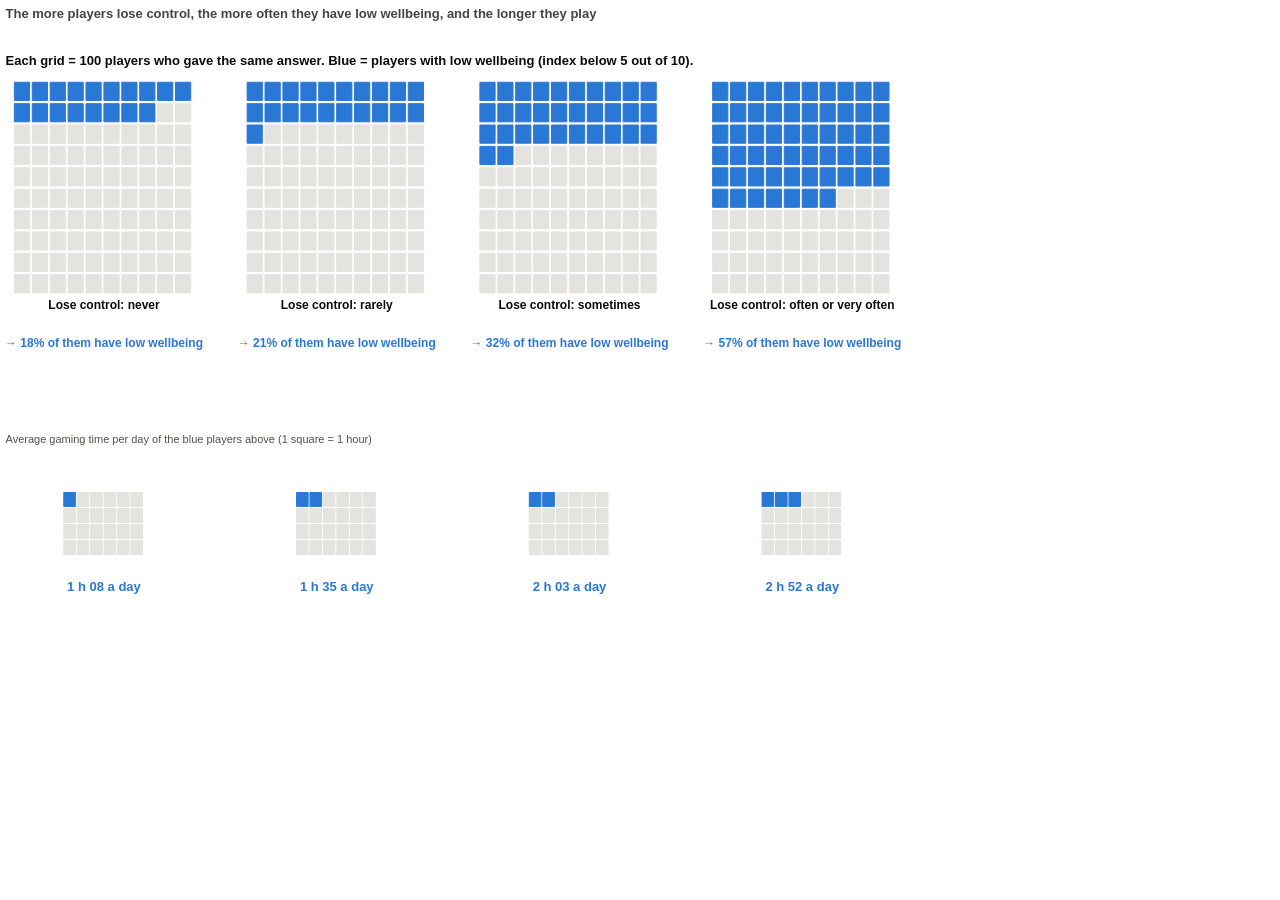
==== chart_interactiveislamia.html @ 46f5296b "Islamia: interactive Bokeh chart 2 (standalone HTML)" ====
<!DOCTYPE html>
<html lang="en">
  <head>
    <meta charset="utf-8">
    <title>Loss of control, wellbeing and playtime</title>
    <style>
      html, body {
        box-sizing: border-box;
        display: flow-root;
        height: 100%;
        margin: 0;
        padding: 0;
      }
    </style>
<script>
/* BEGIN bokeh.min.js */
'use strict';
/*!
 * Copyright (c) Anaconda, Inc., and Bokeh Contributors
 * All rights reserved.
 * 
 * Redistribution and use in source and binary forms, with or without modification,
 * are permitted provided that the following conditions are met:
 * 
 * Redistributions of source code must retain the above copyright notice,
 * this list of conditions and the following disclaimer.
 * 
 * Redistributions in binary form must reproduce the above copyright notice,
 * this list of conditions and the following disclaimer in the documentation
 * and/or other materials provided with the distribution.
 * 
 * Neither the name of Anaconda nor the names of any contributors
 * may be used to endorse or promote products derived from this software
 * without specific prior written permission.
 * 
 * THIS SOFTWARE IS PROVIDED BY THE COPYRIGHT HOLDERS AND CONTRIBUTORS "AS IS"
 * AND ANY EXPRESS OR IMPLIED WARRANTIES, INCLUDING, BUT NOT LIMITED TO, THE
 * IMPLIED WARRANTIES OF MERCHANTABILITY AND FITNESS FOR A PARTICULAR PURPOSE
 * ARE DISCLAIMED. IN NO EVENT SHALL THE COPYRIGHT OWNER OR CONTRIBUTORS BE
 * LIABLE FOR ANY DIRECT, INDIRECT, INCIDENTAL, SPECIAL, EXEMPLARY, OR
 * CONSEQUENTIAL DAMAGES (INCLUDING, BUT NOT LIMITED TO, PROCUREMENT OF
 * SUBSTITUTE GOODS OR SERVICES; LOSS OF USE, DATA, OR PROFITS; OR BUSINESS
 * INTERRUPTION) HOWEVER CAUSED AND ON ANY THEORY OF LIABILITY, WHETHER IN
 * CONTRACT, STRICT LIABILITY, OR TORT (INCLUDING NEGLIGENCE OR OTHERWISE)
 * ARISING IN ANY WAY OUT OF THE USE OF THIS SOFTWARE, EVEN IF ADVISED OF
 * THE POSSIBILITY OF SUCH DAMAGE.
 */
(function(root, factory) {
  const bokeh = factory();
  bokeh.__bokeh__ = true;
  if (typeof root.Bokeh === "undefined" || typeof root.Bokeh.__bokeh__ === "undefined") {
    root.Bokeh = bokeh;
  }
  const Bokeh = root.Bokeh;
  Bokeh[bokeh.version] = bokeh;
})(this, function() {
  let define;
  const parent_require = typeof require === "function" && require
  return (function(modules, entry, aliases, externals) {
  if (aliases === undefined) aliases = {};
  if (externals === undefined) externals = {};

  const cache = {};

  const normalize = function(name) {
    if (typeof name === "number")
      return name;

    if (name === "bokehjs")
      return entry;

    if (!externals[name]) {
      const prefix = "@bokehjs/"
      if (name.slice(0, prefix.length) === prefix)
        name = name.slice(prefix.length)
    }

    const alias = aliases[name]
    if (alias != null)
      return alias;

    const trailing = name.length > 0 && name[name.length-1] === "/";
    const index = aliases[name + (trailing ? "" : "/") + "index"];
    if (index != null)
      return index;

    return name;
  }

  const require = function(name) {
    let mod = cache[name];
    if (!mod) {
      const id = normalize(name);

      mod = cache[id];
      if (!mod) {
        if (!modules[id]) {
          if (externals[id] === false || (externals[id] == true && parent_require)) {
            try {
              mod = {exports: externals[id] ? parent_require(id) : {}};
              cache[id] = cache[name] = mod;
              return mod.exports;
            } catch (e) {}
          }

          const err = new Error("Cannot find module '" + name + "'");
          err.code = 'MODULE_NOT_FOUND';
          throw err;
        }

        mod = {exports: {}};
        cache[id] = cache[name] = mod;

        function __esModule() {
          Object.defineProperty(mod.exports, "__esModule", {value: true});
        }

        function __esExport(name, value) {
          Object.defineProperty(mod.exports, name, {
            enumerable: true, get: function () { return value; }
          });
        }

        modules[id].call(mod.exports, require, mod, mod.exports, __esModule, __esExport);
      } else {
        cache[name] = mod;
      }
    }

    return mod.exports;
  }
  require.resolve = function(name) {
    return ""
  }

  const main = require(entry);
  main.require = require;

  if (typeof Proxy !== "undefined") {
    // allow Bokeh.loader["@bokehjs/module/name"] syntax
    main.loader = new Proxy({}, {
      get: function(_obj, module) {
        return require(module);
      }
    });
  }

  main.register_plugin = function(plugin_modules, plugin_entry, plugin_aliases, plugin_externals) {
    if (plugin_aliases === undefined) plugin_aliases = {};
    if (plugin_externals === undefined) plugin_externals = {};

    for (let name in plugin_modules) {
      modules[name] = plugin_modules[name];
    }

    for (let name in plugin_aliases) {
      aliases[name] = plugin_aliases[name];
    }

    for (let name in plugin_externals) {
      externals[name] = plugin_externals[name];
    }

    const plugin = require(plugin_entry);

    for (let name in plugin) {
      main[name] = plugin[name];
    }

    return plugin;
  }

  return main;
})
([
function _(t,_,n,o,r){o();t(1).__exportStar(t(2),n),t(91)},
function _(e,t,r,n,o){n(),r.__extends=i,r.__rest=c,r.__decorate=s,r.__param=u,r.__esDecorate=f,r.__runInitializers=l,r.__propKey=p,r.__setFunctionName=_,r.__metadata=y,r.__awaiter=d,r.__generator=h,r.__exportStar=v,r.__values=b,r.__read=w,r.__spread=m,r.__spreadArrays=g,r.__spreadArray=O,r.__await=j,r.__asyncGenerator=P,r.__asyncDelegator=S,r.__asyncValues=E,r.__makeTemplateObject=x,r.__importStar=D,r.__importDefault=R,r.__classPrivateFieldGet=k,r.__classPrivateFieldSet=A,r.__classPrivateFieldIn=F,r.__addDisposableResource=C,r.__disposeResources=G,r.__rewriteRelativeImportExtension=z;var a=function(e,t){return a=Object.setPrototypeOf||{__proto__:[]}instanceof Array&&function(e,t){e.__proto__=t}||function(e,t){for(var r in t)Object.prototype.hasOwnProperty.call(t,r)&&(e[r]=t[r])},a(e,t)};function i(e,t){if("function"!=typeof t&&null!==t)throw new TypeError("Class extends value "+String(t)+" is not a constructor or null");function r(){this.constructor=e}a(e,t),e.prototype=null===t?Object.create(t):(r.prototype=t.prototype,new r)}function c(e,t){var r={};for(var n in e)Object.prototype.hasOwnProperty.call(e,n)&&t.indexOf(n)<0&&(r[n]=e[n]);if(null!=e&&"function"==typeof Object.getOwnPropertySymbols){var o=0;for(n=Object.getOwnPropertySymbols(e);o<n.length;o++)t.indexOf(n[o])<0&&Object.prototype.propertyIsEnumerable.call(e,n[o])&&(r[n[o]]=e[n[o]])}return r}function s(e,t,r,n){var o,a=arguments.length,i=a<3?t:null===n?n=Object.getOwnPropertyDescriptor(t,r):n;if("object"==typeof Reflect&&"function"==typeof Reflect.decorate)i=Reflect.decorate(e,t,r,n);else for(var c=e.length-1;c>=0;c--)(o=e[c])&&(i=(a<3?o(i):a>3?o(t,r,i):o(t,r))||i);return a>3&&i&&Object.defineProperty(t,r,i),i}function u(e,t){return function(r,n){t(r,n,e)}}function f(e,t,r,n,o,a){function i(e){if(void 0!==e&&"function"!=typeof e)throw new TypeError("Function expected");return e}for(var c,s=n.kind,u="getter"===s?"get":"setter"===s?"set":"value",f=!t&&e?n.static?e:e.prototype:null,l=t||(f?Object.getOwnPropertyDescriptor(f,n.name):{}),p=!1,_=r.length-1;_>=0;_--){var y={};for(var d in n)y[d]="access"===d?{}:n[d];for(var d in n.access)y.access[d]=n.access[d];y.addInitializer=function(e){if(p)throw new TypeError("Cannot add initializers after decoration has completed");a.push(i(e||null))};var h=(0,r[_])("accessor"===s?{get:l.get,set:l.set}:l[u],y);if("accessor"===s){if(void 0===h)continue;if(null===h||"object"!=typeof h)throw new TypeError("Object expected");(c=i(h.get))&&(l.get=c),(c=i(h.set))&&(l.set=c),(c=i(h.init))&&o.unshift(c)}else(c=i(h))&&("field"===s?o.unshift(c):l[u]=c)}f&&Object.defineProperty(f,n.name,l),p=!0}function l(e,t,r){for(var n=arguments.length>2,o=0;o<t.length;o++)r=n?t[o].call(e,r):t[o].call(e);return n?r:void 0}function p(e){return"symbol"==typeof e?e:"".concat(e)}function _(e,t,r){return"symbol"==typeof t&&(t=t.description?"[".concat(t.description,"]"):""),Object.defineProperty(e,"name",{configurable:!0,value:r?"".concat(r," ",t):t})}function y(e,t){if("object"==typeof Reflect&&"function"==typeof Reflect.metadata)return Reflect.metadata(e,t)}function d(e,t,r,n){return new(r||(r=Promise))((function(o,a){function i(e){try{s(n.next(e))}catch(e){a(e)}}function c(e){try{s(n.throw(e))}catch(e){a(e)}}function s(e){var t;e.done?o(e.value):(t=e.value,t instanceof r?t:new r((function(e){e(t)}))).then(i,c)}s((n=n.apply(e,t||[])).next())}))}function h(e,t){var r,n,o,a={label:0,sent:function(){if(1&o[0])throw o[1];return o[1]},trys:[],ops:[]},i=Object.create(("function"==typeof Iterator?Iterator:Object).prototype);return i.next=c(0),i.throw=c(1),i.return=c(2),"function"==typeof Symbol&&(i[Symbol.iterator]=function(){return this}),i;function c(c){return function(s){return function(c){if(r)throw new TypeError("Generator is already executing.");for(;i&&(i=0,c[0]&&(a=0)),a;)try{if(r=1,n&&(o=2&c[0]?n.return:c[0]?n.throw||((o=n.return)&&o.call(n),0):n.next)&&!(o=o.call(n,c[1])).done)return o;switch(n=0,o&&(c=[2&c[0],o.value]),c[0]){case 0:case 1:o=c;break;case 4:return a.label++,{value:c[1],done:!1};case 5:a.label++,n=c[1],c=[0];continue;case 7:c=a.ops.pop(),a.trys.pop();continue;default:if(!(o=a.trys,(o=o.length>0&&o[o.length-1])||6!==c[0]&&2!==c[0])){a=0;continue}if(3===c[0]&&(!o||c[1]>o[0]&&c[1]<o[3])){a.label=c[1];break}if(6===c[0]&&a.label<o[1]){a.label=o[1],o=c;break}if(o&&a.label<o[2]){a.label=o[2],a.ops.push(c);break}o[2]&&a.ops.pop(),a.trys.pop();continue}c=t.call(e,a)}catch(e){c=[6,e],n=0}finally{r=o=0}if(5&c[0])throw c[1];return{value:c[0]?c[1]:void 0,done:!0}}([c,s])}}}function v(e,t){for(var n in e)"default"===n||Object.prototype.hasOwnProperty.call(t,n)||(0,r.__createBinding)(t,e,n)}function b(e){var t="function"==typeof Symbol&&Symbol.iterator,r=t&&e[t],n=0;if(r)return r.call(e);if(e&&"number"==typeof e.length)return{next:function(){return e&&n>=e.length&&(e=void 0),{value:e&&e[n++],done:!e}}};throw new TypeError(t?"Object is not iterable.":"Symbol.iterator is not defined.")}function w(e,t){var r="function"==typeof Symbol&&e[Symbol.iterator];if(!r)return e;var n,o,a=r.call(e),i=[];try{for(;(void 0===t||t-- >0)&&!(n=a.next()).done;)i.push(n.value)}catch(e){o={error:e}}finally{try{n&&!n.done&&(r=a.return)&&r.call(a)}finally{if(o)throw o.error}}return i}function m(){for(var e=[],t=0;t<arguments.length;t++)e=e.concat(w(arguments[t]));return e}function g(){for(var e=0,t=0,r=arguments.length;t<r;t++)e+=arguments[t].length;var n=Array(e),o=0;for(t=0;t<r;t++)for(var a=arguments[t],i=0,c=a.length;i<c;i++,o++)n[o]=a[i];return n}function O(e,t,r){if(r||2===arguments.length)for(var n,o=0,a=t.length;o<a;o++)!n&&o in t||(n||(n=Array.prototype.slice.call(t,0,o)),n[o]=t[o]);return e.concat(n||Array.prototype.slice.call(t))}function j(e){return this instanceof j?(this.v=e,this):new j(e)}function P(e,t,r){if(!Symbol.asyncIterator)throw new TypeError("Symbol.asyncIterator is not defined.");var n,o=r.apply(e,t||[]),a=[];return n=Object.create(("function"==typeof AsyncIterator?AsyncIterator:Object).prototype),i("next"),i("throw"),i("return",(function(e){return function(t){return Promise.resolve(t).then(e,u)}})),n[Symbol.asyncIterator]=function(){return this},n;function i(e,t){o[e]&&(n[e]=function(t){return new Promise((function(r,n){a.push([e,t,r,n])>1||c(e,t)}))},t&&(n[e]=t(n[e])))}function c(e,t){try{(r=o[e](t)).value instanceof j?Promise.resolve(r.value.v).then(s,u):f(a[0][2],r)}catch(e){f(a[0][3],e)}var r}function s(e){c("next",e)}function u(e){c("throw",e)}function f(e,t){e(t),a.shift(),a.length&&c(a[0][0],a[0][1])}}function S(e){var t,r;return t={},n("next"),n("throw",(function(e){throw e})),n("return"),t[Symbol.iterator]=function(){return this},t;function n(n,o){t[n]=e[n]?function(t){return(r=!r)?{value:j(e[n](t)),done:!1}:o?o(t):t}:o}}function E(e){if(!Symbol.asyncIterator)throw new TypeError("Symbol.asyncIterator is not defined.");var t,r=e[Symbol.asyncIterator];return r?r.call(e):(e=b(e),t={},n("next"),n("throw"),n("return"),t[Symbol.asyncIterator]=function(){return this},t);function n(r){t[r]=e[r]&&function(t){return new Promise((function(n,o){(function(e,t,r,n){Promise.resolve(n).then((function(t){e({value:t,done:r})}),t)})(n,o,(t=e[r](t)).done,t.value)}))}}}function x(e,t){return Object.defineProperty?Object.defineProperty(e,"raw",{value:t}):e.raw=t,e}r.__assign=function(){return r.__assign=Object.assign||function(e){for(var t,r=1,n=arguments.length;r<n;r++)for(var o in t=arguments[r])Object.prototype.hasOwnProperty.call(t,o)&&(e[o]=t[o]);return e},r.__assign.apply(this,arguments)},r.__createBinding=Object.create?function(e,t,r,n){void 0===n&&(n=r);var o=Object.getOwnPropertyDescriptor(t,r);o&&!("get"in o?!t.__esModule:o.writable||o.configurable)||(o={enumerable:!0,get:function(){return t[r]}}),Object.defineProperty(e,n,o)}:function(e,t,r,n){void 0===n&&(n=r),e[n]=t[r]};var T=Object.create?function(e,t){Object.defineProperty(e,"default",{enumerable:!0,value:t})}:function(e,t){e.default=t},I=function(e){return I=Object.getOwnPropertyNames||function(e){var t=[];for(var r in e)Object.prototype.hasOwnProperty.call(e,r)&&(t[t.length]=r);return t},I(e)};function D(e){if(e&&e.__esModule)return e;var t={};if(null!=e)for(var n=I(e),o=0;o<n.length;o++)"default"!==n[o]&&(0,r.__createBinding)(t,e,n[o]);return T(t,e),t}function R(e){return e&&e.__esModule?e:{default:e}}function k(e,t,r,n){if("a"===r&&!n)throw new TypeError("Private accessor was defined without a getter");if("function"==typeof t?e!==t||!n:!t.has(e))throw new TypeError("Cannot read private member from an object whose class did not declare it");return"m"===r?n:"a"===r?n.call(e):n?n.value:t.get(e)}function A(e,t,r,n,o){if("m"===n)throw new TypeError("Private method is not writable");if("a"===n&&!o)throw new TypeError("Private accessor was defined without a setter");if("function"==typeof t?e!==t||!o:!t.has(e))throw new TypeError("Cannot write private member to an object whose class did not declare it");return"a"===n?o.call(e,r):o?o.value=r:t.set(e,r),r}function F(e,t){if(null===t||"object"!=typeof t&&"function"!=typeof t)throw new TypeError("Cannot use 'in' operator on non-object");return"function"==typeof e?t===e:e.has(t)}function C(e,t,r){if(null!=t){if("object"!=typeof t&&"function"!=typeof t)throw new TypeError("Object expected.");var n,o;if(r){if(!Symbol.asyncDispose)throw new TypeError("Symbol.asyncDispose is not defined.");n=t[Symbol.asyncDispose]}if(void 0===n){if(!Symbol.dispose)throw new TypeError("Symbol.dispose is not defined.");n=t[Symbol.dispose],r&&(o=n)}if("function"!=typeof n)throw new TypeError("Object not disposable.");o&&(n=function(){try{o.call(this)}catch(e){return Promise.reject(e)}}),e.stack.push({value:t,dispose:n,async:r})}else r&&e.stack.push({async:!0});return t}var B="function"==typeof SuppressedError?SuppressedError:function(e,t,r){var n=new Error(r);return n.name="SuppressedError",n.error=e,n.suppressed=t,n};function G(e){function t(t){e.error=e.hasError?new B(t,e.error,"An error was suppressed during disposal."):t,e.hasError=!0}var r,n=0;return function o(){for(;r=e.stack.pop();)try{if(!r.async&&1===n)return n=0,e.stack.push(r),Promise.resolve().then(o);if(r.dispose){var a=r.dispose.call(r.value);if(r.async)return n|=2,Promise.resolve(a).then(o,(function(e){return t(e),o()}))}else n|=1}catch(e){t(e)}if(1===n)return e.hasError?Promise.reject(e.error):Promise.resolve();if(e.hasError)throw e.error}()}function z(e,t){return"string"==typeof e&&/^\.\.?\//.test(e)?e.replace(/\.(tsx)$|((?:\.d)?)((?:\.[^./]+?)?)\.([cm]?)ts$/i,(function(e,r,n,o,a){return r?t?".jsx":".js":!n||o&&a?n+o+"."+a.toLowerCase()+"js":e})):e}r.default={__extends:i,__assign:r.__assign,__rest:c,__decorate:s,__param:u,__esDecorate:f,__runInitializers:l,__propKey:p,__setFunctionName:_,__metadata:y,__awaiter:d,__generator:h,__createBinding:r.__createBinding,__exportStar:v,__values:b,__read:w,__spread:m,__spreadArrays:g,__spreadArray:O,__await:j,__asyncGenerator:P,__asyncDelegator:S,__asyncValues:E,__makeTemplateObject:x,__importStar:D,__importDefault:R,__classPrivateFieldGet:k,__classPrivateFieldSet:A,__classPrivateFieldIn:F,__addDisposableResource:C,__disposeResources:G,__rewriteRelativeImportExtension:z}},
function _(e,o,s,t,l){t();const n=e(1);l("version",e(3).version),l("index",e(4).index),s.embed=n.__importStar(e(4)),s.protocol=n.__importStar(e(89));var r=e(20);l("logger",r.logger),l("set_log_level",r.set_log_level),l("settings",e(30).settings),l("Models",e(7).Models),l("documents",e(5).documents),l("safely",e(90).safely)},
function _(n,i,o,c,e){c(),o.version="3.9.2"},
function _(e,o,t,n,r){n(),t.embed_item=async function(e,o){const t={},n=(0,_.uuid4)();t[n]=e.doc,null==o&&(o=e.target_id);const r={roots:{[e.root_id]:o},root_ids:[e.root_id],docid:n};await(0,u.defer)();const[s]=await k(t,[r]);return s},t.embed_items=async function(e,o,t,n){return await(0,u.defer)(),k(e,o,t,n)};const s=e(5),d=e(30),i=e(20),_=e(41),c=e(9),a=e(8),u=e(17),l=e(81),m=e(82),f=e(87);var w=e(81);r("add_document_standalone",w.add_document_standalone),r("index",w.index),r("add_document_from_session",e(82).add_document_from_session);var g=e(88);async function k(e,o,t,n){(0,a.isString)(e)&&(e=JSON.parse((0,_.unescape)(e)));const r={};for(const[o,t]of(0,c.entries)(e))r[o]=s.Document.from_json(t);const u=[];for(const e of o){const o=(0,f._resolve_element)(e),s=(0,f._resolve_root_elements)(e);if(null!=e.docid)u.push(await(0,l.add_document_standalone)(r[e.docid],o,s,e.use_for_title));else{if(null==e.token)throw new Error("Error rendering Bokeh items: either 'docid' or 'token' was expected.");{const r=(0,m._get_ws_url)(t,n);i.logger.debug(`embed: computed ws url: ${r}`);try{u.push(await(0,m.add_document_from_session)(r,e.token,o,s,e.use_for_title)),console.log("Bokeh items were rendered successfully")}catch(e){if(d.settings.dev)throw e;console.error("Error rendering Bokeh items:",e)}}}}return u}r("embed_items_notebook",g.embed_items_notebook),r("kernels",g.kernels)},
function _(t,r,_,o,e){o();const n=t(1);n.__exportStar(t(6),_),n.__exportStar(t(42),_);const s=t(7),a=n.__importStar(t(53));(0,s.register_models)(a)},
function _(e,t,s,o,i){o();const n=e(1),_=e(7),l=e(3),r=e(20),a=e(15),c=e(47),h=e(33),d=e(48),m=e(50),u=e(16),f=e(8),g=e(27),p=e(10),v=e(9),w=n.__importStar(e(45)),y=e(51),b=e(12),k=e(52),z=e(53),S=e(79),D=e(80),E=e(80),M=e(42);d.Deserializer.register("model",S.decode_def);class j{constructor(e){this.subscribed_models=new Set,this.document=e}send_event(e){if(e.publish){const t=new M.MessageSentEvent(this.document,"bokeh_event",e);this.document._trigger_on_change(t)}this.document._trigger_on_event(e)}trigger(e){for(const t of this.subscribed_models)null!=e.origin&&e.origin!=t||t._process_event(e)}}s.EventManager=j,j.__name__="EventManager",s.documents=[],s.DEFAULT_TITLE="Bokeh Application";class C{get config(){return(0,b.assert)(null!=this._config,"configuration is missing"),this._config}set config(e){this.freeze_all_models((()=>this._config=e))}constructor(e={}){this._notified_idle=!1,this._hold_models_freeze=!1,this._recompute_timer=null,s.documents.push(this),this._init_timestamp=Date.now(),this.resolver=e.resolver??new c.ModelResolver(_.default_resolver),this._title=s.DEFAULT_TITLE,this._roots=[],this._all_models=new Map,this._new_models=new Set,this._all_models_freeze_count=0,this._callbacks=new Map,this._document_callbacks=new Map,this._message_callbacks=new Map,this.event_manager=new j(this),this.idle=new u.Signal0(this,"idle"),this._idle_roots=new WeakSet,this._interactive_timestamp=null,this._interactive_plot=null,this._recompute_timeout=e.recompute_timeout??3e4,null!=e.roots&&this._add_roots(...e.roots),this.on_message("bokeh_event",(e=>{(0,b.assert)(e instanceof D.ModelEvent),this.event_manager.trigger(e)})),this.config=new z.DocumentConfig}[g.equals](e,t){return this==e}get all_models(){return new Set(this._all_models.values())}get is_idle(){for(const e of this.roots())if(!this._idle_roots.has(e))return!1;return!0}notify_idle(e){!this._notified_idle&&this.roots().includes(e)&&(this._idle_roots.add(e),this.is_idle&&(r.logger.info(`document idle at ${Date.now()-this._init_timestamp} ms`),this.event_manager.send_event(new E.DocumentReady),this.idle.emit(),this._notified_idle=!0))}clear({sync:e}={}){this._push_all_models_freeze();try{for(;this._roots.length>0;)this.remove_root(this._roots[0],{sync:e});this._config=void 0}finally{this._pop_all_models_freeze()}}interactive_start(e,t=null){null==this._interactive_plot&&(this._interactive_plot=e,this._interactive_plot.trigger_event(new E.LODStart)),this._interactive_finalize=t,this._interactive_timestamp=Date.now()}interactive_stop(){null!=this._interactive_plot&&(this._interactive_plot.trigger_event(new E.LODEnd),null!=this._interactive_finalize&&this._interactive_finalize()),this._interactive_plot=null,this._interactive_timestamp=null,this._interactive_finalize=null}interactive_duration(){return null==this._interactive_timestamp?-1:Date.now()-this._interactive_timestamp}destructively_move(e){if(e===this)throw new Error("Attempted to overwrite a document with itself");e.clear({sync:!1});const{config:t}=this,s=(0,p.copy)(this._roots);this.clear({sync:!1});for(const e of[...s,t])if(null!=e.document)throw new Error(`Somehow we didn't detach ${e}`);if(0!=this._all_models.size)throw new Error(`this._all_models still had stuff in it: ${this._all_models}`);e.config=t;for(const t of s)e.add_root(t);e.set_title(this._title)}freeze_all_models(e){this._push_all_models_freeze();try{e()}finally{this._pop_all_models_freeze()}}_push_all_models_freeze(){this._hold_models_freeze||(this._all_models_freeze_count+=1)}_pop_all_models_freeze(){this._hold_models_freeze||(this._all_models_freeze_count-=1,0===this._all_models_freeze_count&&this._recompute_all_models())}_cancel_recompute_all_models(){null!=this._recompute_timer&&(clearTimeout(this._recompute_timer),this._recompute_timer=null)}_schedule_recompute_all_models(){const e=this._recompute_timeout;isNaN(e)||e<=0?this._recompute_all_models():isFinite(e)&&(this._cancel_recompute_all_models(),this._recompute_timer=setTimeout((()=>{this._recompute_all_models()}),e))}_recompute_all_models(){this._cancel_recompute_all_models();let e=new Set;for(const t of this.all_roots)e=w.union(e,t.references());const t=new Set(this._all_models.values()),s=w.difference(t,e),o=w.difference(e,t),i=new Map;for(const t of e)i.set(t.id,t);for(const e of s)e.detach_document();for(const e of o)e.attach_document(this),this._new_models.add(e);this._all_models=i}partially_update_all_models(e){const t=new Set;a.HasProps._value_record_references(e,t,{recursive:!1});for(const e of t)this._all_models.has(e.id)||(e.attach_document(this),this._new_models.add(e),this._all_models.set(e.id,e));this._schedule_recompute_all_models()}get all_roots(){const e=[...this._roots];return null!=this._config&&e.push(this._config),e}roots(){return this._roots}_add_roots(...e){if(0==(e=e.filter((e=>!this._roots.includes(e)))).length)return!1;this._push_all_models_freeze();try{this._roots.push(...e)}finally{this._pop_all_models_freeze()}return!0}_remove_root(e){const t=this._roots.indexOf(e);if(t<0)return!1;this._push_all_models_freeze();try{this._roots.splice(t,1)}finally{this._pop_all_models_freeze()}return!0}_set_title(e){const t=e!=this._title;return t&&(this._title=e),t}add_root(e,{sync:t}={}){if(this._add_roots(e)){const s=new M.RootAddedEvent(this,e);s.sync=t??!0,this._trigger_on_change(s)}}remove_root(e,{sync:t}={}){if(this._remove_root(e)){const s=new M.RootRemovedEvent(this,e);s.sync=t??!0,this._trigger_on_change(s)}}set_title(e,{sync:t}={}){if(this._set_title(e)){const s=new M.TitleChangedEvent(this,e);s.sync=t??!0,this._trigger_on_change(s)}}title(){return this._title}get_model_by_id(e){return this._all_models.get(e)??null}get_model_by_name(e){const t=[];for(const s of this._all_models.values())s instanceof k.Model&&s.name==e&&t.push(s);switch(t.length){case 0:return null;case 1:return t[0];default:throw new Error(`Multiple models are named '${e}'`)}}on_message(e,t){const s=this._message_callbacks.get(e);null==s?this._message_callbacks.set(e,new Set([t])):s.add(t)}remove_on_message(e,t){this._message_callbacks.get(e)?.delete(t)}_trigger_on_message(e,t){const s=this._message_callbacks.get(e);if(null!=s)for(const e of s)e(t)}on_change(e,t=!1){this._callbacks.has(e)||this._callbacks.set(e,t)}remove_on_change(e){this._callbacks.delete(e)}_trigger_on_change(e){for(const[t,s]of this._callbacks)if(!s&&e instanceof M.DocumentEventBatch)for(const s of e.events)t(s);else t(e)}_trigger_on_event(e){const t=this._document_callbacks.get(e.event_name);if(null!=t)for(const s of t)(0,y.execute)(s,this,e)}on_event(e,...t){const s=(0,f.isString)(e)?e:e.prototype.event_name,o=this._document_callbacks.get(s)??[],i=t;this._document_callbacks.set(s,[...o,...i])}to_json_string(e=!0){return JSON.stringify(this.to_json(e))}to_json(e=!0){const t=new h.Serializer({include_defaults:e}),s=t.encode(this.config),o=t.encode(this._roots);return{version:l.version,title:this._title,config:s,roots:o}}static from_json_string(e,t){const s=JSON.parse(e);return C.from_json(s,t)}static _handle_version(e){null==e.version&&r.logger.warn("'version' field is missing");const t=e.version??"0.0.0",s=m.Version.from(t),o=m.Version.from(l.version),i=`new document using Bokeh ${t} and BokehJS ${l.version}`;(0,g.is_equal)(s,o)?r.logger.debug(i):r.logger.warn(`Bokeh/BokehJS version mismatch: ${i}`)}static from_json(e,t,s=new Map){r.logger.debug("Creating Document from JSON"),C._handle_version(e);const o=new c.ModelResolver(_.default_resolver);if(null!=e.defs){new d.Deserializer(o).decode(e.defs,s)}const i=new C({resolver:o});i._push_all_models_freeze();const n=e=>t?.push(e);i.on_change(n,!0);const l=new d.Deserializer(o,i._all_models,(e=>e.attach_document(i))),a=l.decode(e.config,s);(0,b.assert)(a instanceof z.DocumentConfig||null==a),null!=a&&(i.config=a);const h=l.decode(e.roots,s),m=null!=e.callbacks?l.decode(e.callbacks,s):{};i.remove_on_change(n);for(const[e,t]of(0,v.entries)(m))i.on_event(e,...t);for(const e of h)i.add_root(e);return null!=e.title&&i.set_title(e.title),i._pop_all_models_freeze(),i}replace_with_json(e){C.from_json(e).destructively_move(this)}create_json_patch(e){for(const t of e)if(t.document!=this)throw new Error("Cannot create a patch using events from a different document");const t=new Map;for(const e of this._all_models.values())this._new_models.has(e)||t.set(e,e.ref());const s={events:new h.Serializer({references:t,binary:!0}).encode(e)};return this._new_models.clear(),s}apply_json_patch(e,t=new Map){const{_hold_models_freeze:s}=this;this._hold_models_freeze=!0;try{this._apply_json_patch(e,t)}finally{this._hold_models_freeze=s}this._schedule_recompute_all_models()}_apply_json_patch(e,t=new Map){const s=new d.Deserializer(this.resolver,this._all_models,(e=>{e.attach_document(this),this._new_models.add(e),this._all_models.set(e.id,e)})).decode(e.events,t);for(const e of s)switch(e.kind){case"MessageSent":{const{msg_type:t,msg_data:s}=e;this._trigger_on_message(t,s);break}case"ModelChanged":{const{model:t,attr:s,new:o}=e;t.setv({[s]:o},{sync:!1});break}case"ColumnDataChanged":{const{model:t,attr:s,data:o,cols:i}=e;if(null!=i){const e=(0,v.dict)(o),i=(0,v.dict)(t.property(s).get_value());for(const[t,s]of i)e.has(t)||e.set(t,s)}t.setv({data:o},{sync:!1,check_eq:!1});break}case"ColumnsStreamed":{const{model:t,attr:s,data:o,rollover:i}=e,n=t.property(s);t.stream_to(n,o,i,{sync:!1});break}case"ColumnsPatched":{const{model:t,attr:s,patches:o}=e,i=t.property(s);t.patch_to(i,o,{sync:!1});break}case"RootAdded":this.add_root(e.model,{sync:!1});break;case"RootRemoved":this.remove_root(e.model,{sync:!1});break;case"TitleChanged":this.set_title(e.title,{sync:!1});break;default:throw new Error(`unknown patch event type '${e.kind}'`)}}}s.Document=C,C.__name__="Document"},
function _(e,r,t,n,s){n(),t.register_models=function(e,r=!1){for(const s of(0,l.isArray)(e)?e:(0,o.values)(e))n=s,(0,l.isObject)(n)&&n.prototype instanceof u.HasProps&&t.default_resolver.register(s,r);var n};const l=e(8),o=e(9),i=e(8),u=e(15),f=e(47);t.default_resolver=new f.ModelResolver(null),t.Models=new Proxy(t.default_resolver,{get(e,r,t){if((0,i.isString)(r)){const t=e.get(r);if(null!=t)return t}return Reflect.get(e,r,t)},has(e,r){if((0,i.isString)(r)){if(null!=e.get(r))return!0}return Reflect.has(e,r)},ownKeys:e=>e.names,getOwnPropertyDescriptor(e,r){if((0,i.isString)(r)){const t=e.get(r);if(null!=t)return{configurable:!0,enumerable:!0,writable:!1,value:t}}return Reflect.getOwnPropertyDescriptor(e,r)}})},
function _(n,r,t,i,e){function u(n){return null==n}function o(n){return!0===n||!1===n||"boolean"==typeof n||n instanceof Boolean}function f(n){return"number"==typeof n||n instanceof Number}function c(n){return"string"==typeof n||n instanceof String}function s(n){return"symbol"==typeof n}function a(n){return Array.isArray(n)}function y(n){const r=typeof n;return"function"===r||"object"===r&&!!n}function l(n){return y(n)&&(u(n.constructor)||n.constructor===Object)}function b(n){return y(n)&&Symbol.iterator in n}function A(n){return b(n)&&"length"in n}i(),t.is_undefined=
//     (c) 2009-2015 Jeremy Ashkenas, DocumentCloud and Investigative Reporters & Editors
//     Underscore may be freely distributed under the MIT license.
function(n){return void 0===n},t.is_defined=function(n){return void 0!==n},t.is_nullish=u,t.isBoolean=o,t.isNumber=f,t.isInteger=function(n){return f(n)&&Number.isInteger(n)},t.isString=c,t.isSymbol=s,t.isPrimitive=function(n){return null===n||o(n)||f(n)||c(n)||s(n)},t.isFunction=function(n){return"function"==typeof n||n instanceof Function},t.isArray=a,t.isArrayOf=function(n,r){if(!a(n))return!1;for(const t of n)if(!r(t))return!1;return!0},t.isArrayableOf=function(n,r){if(!A(n))return!1;for(const t of n)if(!r(t))return!1;return!0},t.isTypedArray=function(n){return ArrayBuffer.isView(n)&&!(n instanceof DataView)},t.isObject=y,t.isBasicObject=function(n){return y(n)&&u(n.constructor)},t.isPlainObject=l,t.isDict=function(n){return n instanceof Map||l(n)},t.isIterable=b,t.isArrayable=A,t.is_ArrayBufferLike=function(n){return n instanceof ArrayBuffer||"undefined"!=typeof SharedArrayBuffer&&n instanceof SharedArrayBuffer}},
function _(e,t,n,s,i){var o;s(),n.to_object=function(e){return(0,r.isPlainObject)(e)?e:Object.fromEntries(e)},n.keys=a,n.values=u,n.entries=b,n.clone=function(e){return e instanceof Map?new Map(e):{...e}},n.merge=function(e,t){const n=new Map,s=[...e.keys(),...t.keys()];for(const i of s){const s=e.get(i),o=t.get(i),r=void 0===s?[]:s,a=void 0===o?[]:o;n.set(i,(0,c.union)(r,a))}return n},n.size=l,n.is_empty=function(e){return 0==l(e)},n.dict=function(e){return(0,r.isPlainObject)(e)?new h(e):e};const r=e(8),c=e(10);function a(e){return e instanceof Map?[...e.keys()]:Object.keys(e)}function u(e){return e instanceof Map?[...e.values()]:Object.values(e)}function b(e){return e instanceof Map?[...e.entries()]:Object.entries(e)}function l(e){return e instanceof Map?e.size:Object.keys(e).length}n.assign=Object.assign,n.extend=n.assign,n.typed_keys=Object.keys,n.typed_values=Object.values,n.typed_entries=Object.entries;const{hasOwnProperty:j}=Object.prototype;class h{constructor(e){this[o]="PlainObjectProxy",this.obj=e}clear(){for(const e of this.keys())delete this.obj[e]}delete(e){const t=this.has(e);return t&&delete this.obj[e],t}has(e){return j.call(this.obj,e)}get(e){return this.has(e)?this.obj[e]:void 0}set(e,t){return this.obj[e]=t,this}get size(){return l(this.obj)}[(o=Symbol.toStringTag,Symbol.iterator)](){return this.entries()}*keys(){yield*a(this.obj)}*values(){yield*u(this.obj)}*entries(){yield*b(this.obj)}forEach(e,t){for(const[n,s]of this.entries())e.call(t,s,n,this)}}n.PlainObjectProxy=h,h.__name__="PlainObjectProxy"},
function _(n,t,e,r,o){r(),e.head=function(n){if(0!=n.length)return n[0];throw new Error("out of bounds access")},e.last=function(n){if(0!=n.length)return n[n.length-1];throw new Error("out of bounds access")},e.copy=h,e.concat=function(n){return[].concat(...n)},e.nth=function(n,t){return n[t>=0?t:n.length+t]},e.zip=function(...n){if(0==n.length)return[];const t=(0,f.min)(n.map((n=>n.length))),e=n.length,r=new Array(t);for(let o=0;o<t;o++){r[o]=new Array(e);for(let t=0;t<e;t++)r[o][t]=n[t][o]}return r},e.unzip=function(n){const t=n.length;if(0==t)return[];const e=(0,f.min)(n.map((n=>n.length))),r=Array(e);for(let n=0;n<e;n++)r[n]=new Array(t);for(let o=0;o<t;o++)for(let t=0;t<e;t++)r[t][o]=n[o][t];return r},e.range=d,e.linspace=function(n,t,e=100){const r=1==e?0:(t-n)/(e-1),o=new Array(e);for(let t=0;t<e;t++)o[t]=n+t*r;return o},e.logspace=function(n,t,e=100,r=10){const o=1==e?0:(t-n)/(e-1),i=new Array(e);for(let t=0;t<e;t++)i[t]=r**(n+t*o);return i},e.transpose=function(n){const t=n.length,e=n[0].length,r=[];for(let o=0;o<e;o++){r[o]=[];for(let e=0;e<t;e++)r[o][e]=n[e][o]}return r},e.argmin=function(n){return(0,f.min_by)(d(n.length),(t=>n[t]))},e.argmax=function(n){return(0,f.max_by)(d(n.length),(t=>n[t]))},e.argsort=function(n){const t=Array.from(n.keys());return t.sort(((t,e)=>n[t]-n[e])),t},e.uniq=function(n){const t=new Set;for(const e of n)t.add(e);return[...t]},e.uniq_by=function(n,t){const e=[],r=[];for(const o of n){const n=t(o);(0,f.includes)(r,n)||(r.push(n),e.push(o))}return e},e._union=y,e.union=function(...n){return[...y(n)]},e.intersection=function(n,...t){const e=[];n:for(const r of n)if(!(0,f.includes)(e,r)){for(const n of t)if(!(0,f.includes)(n,r))continue n;e.push(r)}return e},e.difference=function(n,...t){const e=y(t);return(0,f.filter)(n,(n=>!e.has(n)))},e.symmetric_difference=function(n,t){const e=new Set(n),r=new Set(t),o=[];for(const n of e)r.has(n)||o.push(n);for(const n of r)e.has(n)||o.push(n);return o},e.remove_at=function(n,t){(0,s.assert)((0,u.isInteger)(t)&&t>=0);const e=h(n);return e.splice(t,1),e},e.remove=function(n,t){p(n,(n=>n==t))},e.remove_by=p,e.clear=function(n){n.splice(0,n.length)},e.split=function(n,t){const e=[],r=n.length;let o=0,i=0;for(;i<r;)n[i]===t?(e.push(n.slice(o,i)),o=++i):++i;return e.push(n.slice(o)),e},e.shuffle=function(n){const t=n.length,e=new Array(t);for(let r=0;r<t;r++){const t=(0,c.randomIn)(0,r);t!==r&&(e[r]=e[t]),e[t]=n[r]}return e},e.pairwise=function(n,t){const e=n.length,r=new Array(e-1);for(let o=0;o<e-1;o++)r[o]=t(n[o],n[o+1]);return r},e.elementwise=function(n,t,e){const r=Math.min(n.length,t.length),o=Array(r);for(let i=0;i<r;i++)o[i]=e(n[i],t[i]);return o},e.reversed=function(n){const t=n.length,e=new Array(t);for(let r=0;r<t;r++)e[t-r-1]=n[r];return e},e.repeat=function(n,t){return new Array(t).fill(n)},e.resize=function(n,t,e){if(n.length>=t)return n.slice(0,t);{const r=new Array(t-n.length);return void 0!==e&&r.fill(e),n.concat(r)}},e.interleave=function(n,t){return[...l.interleave(n,t)]};const i=n(1),c=n(11),s=n(12),u=n(8),f=n(13),l=i.__importStar(n(14));
//     (c) 2009-2015 Jeremy Ashkenas, DocumentCloud and Investigative Reporters & Editors
//     Underscore may be freely distributed under the MIT license.
var a=n(13);o("map",a.map),o("reduce",a.reduce),o("min",a.min),o("min_by",a.min_by),o("max",a.max),o("max_by",a.max_by),o("sum",a.sum),o("cumsum",a.cumsum),o("every",a.every),o("some",a.some),o("find",a.find),o("find_last",a.find_last),o("find_index",a.find_index),o("find_last_index",a.find_last_index),o("sorted_index",a.sorted_index),o("is_empty",a.is_empty),o("includes",a.includes),o("contains",a.contains),o("sort_by",a.sort_by),o("subselect",a.subselect);const{slice:m}=Array.prototype;function h(n){return m.call(n)}function d(n,t,e=1){(0,s.assert)(e>0,"'step' must be a positive number"),null==t&&(t=n,n=0);const{max:r,ceil:o,abs:i}=Math,c=n<=t?e:-e,u=r(o(i(t-n)/e),0),f=new Array(u);for(let t=0;t<u;t++,n+=c)f[t]=n;return f}function y(n){const t=new Set;for(const e of n)for(const n of e)t.add(n);return t}function p(n,t){for(let e=0;e<n.length;)t(n[e])?n.splice(e,1):e++}},
function _(n,t,r,o,e){o(),r.angle_norm=s,r.angle_dist=h,r.angle_between=function(n,t,r,o=!1){const e=h(t,r);if(0==e)return!1;if(e==2*u)return!0;const a=s(n),c=h(t,a)<=e&&h(a,r)<=e;return o?!c:c},r.randomIn=function(n,t){null==t&&(t=n,n=0);return n+Math.floor(Math.random()*(t-n+1))},r.atan2=function(n,t){return Math.atan2(t[1]-n[1],t[0]-n[0])},r.radians=function(n){return n*(u/180)},r.degrees=function(n){return n/(u/180)},r.compute_angle=g,r.invert_angle=function(n,t,r="anticlock"){const o="anticlock"==r?1:-1;return-o*n/m(t)},r.to_radians_coeff=m,r.minmax=function(n,t){return n<=t?[n,t]:[t,n]},r.clamp=function(n,t,r){return n<t?t:n>r?r:n},r.cycle=function(n,t,r){if(n>r)return t;if(n<t)return r;return n},r.log=function(n,t=Math.E){return Math.log(n)/Math.log(t)},r.gcd=_,r.lcm=function(n,...t){for(const r of t)n=Math.floor(n*r/_(n,r));return n},r.is_Floating=function(n){return(0,a.isObject)(n)&&r.float in n},r.factorial=M,r.hermite=function(n){const t=new Array(n+1);t.fill(0);const r=M(n);for(let o=0;o<=Math.floor(n/2);o++){const e=(-1)**o*r/(M(o)*M(n-2*o))*2**(n-2*o);t[2*o]=e}return t},r.eval_poly=function(n,t){const r=n.length-1;let o=0,e=1;for(let a=r;a>=0;a--)o+=e*n[a],e*=t;return o};const a=n(8),c=n(12),{PI:u,abs:i,sign:f,sqrt:l}=Math;function s(n){if(0==n)return 0;for(;n<=0;)n+=2*u;for(;n>2*u;)n-=2*u;return n}function h(n,t){return s(n-t)}function g(n,t,r="anticlock"){return-("anticlock"==r?1:-1)*n*m(t)}function m(n){switch(n){case"deg":return u/180;case"rad":return 1;case"grad":return u/200;case"turn":return 2*u}}function _(n,t){for(n=Math.abs(n),t=Math.abs(t);0!=t;)[n,t]=[t,n%t];return n}r.PI=u,r.abs=i,r.sqrt=l,r.resolve_angle=g,r.float=Symbol("float");class d{constructor(n,t){(0,c.assert)(0!=t,"Zero divisor");const r=_(n,t),o=f(n)*f(t);this.numer=o*i(n)/r,this.denom=i(t)/r}[r.float](){return this.numer/this.denom}toString(){return`${this.numer}/${this.denom}`}}function M(n){let t=1;for(let r=2;r<=n;r++)t*=r;return t}r.Fraction=d,d.__name__="Fraction",r.float32_epsilon=1.1920928955078125e-7},
function _(r,e,n,o,s){o(),n.assert=c,n.assert_debug=function(r,e){"undefined"!=typeof DEBUG&&DEBUG&&c(r,e)},n.unreachable=function(r){throw new t("unreachable code"+(null!=r?`: ${r}`:""))};class a extends Error{}n.AssertionError=a,a.__name__="AssertionError";class t extends Error{}function c(r,e){if(!(!0===r||!1!==r&&r()))throw new a(e??"Assertion failed")}n.UnreachableError=t,t.__name__="UnreachableError"},
function _(n,t,e,r,o){r(),e.minmax=f,e.min=function(n){const[t]=f(n);return t},e.max=function(n){const[,t]=f(n);return t},e.is_empty=function(n){return 0==n.length},e.is_sorted=l,e.copy=s,e.splice=a,e.head=h,e.insert=function(n,t,e){return a(n,e,0,t)},e.append=function(n,t){return a(n,n.length,0,t)},e.prepend=function(n,t){return a(n,0,0,t)},e.index_of=function(n,t){return n.indexOf(t)},e.includes=g,e.subselect=function(n,t){const e=t.length,r=new n.constructor(e);for(let o=0;o<e;o++)r[o]=n[t[o]];return r},e.mul=function(n,t,e){const r=n.length,o=e??new n.constructor(r);for(let e=0;e<r;e++)o[e]=n[e]*t;return o},e.map=d,e.inplace_map=function(n,t,e){const r=n.length,o=e??n;for(let e=0;e<r;e++)o[e]=t(n[e],e)},e.filter=function(n,t){const e=n.length,r=new n.constructor(e);let o=0;for(let i=0;i<e;i++){const e=n[i];t(e,i,n)&&(r[o++]=e)}return h(r,o)},e.reduce=_,e.sort_by=function(n,t){const e=Array.from(n,((n,e)=>({index:e,key:t(n)})));return e.sort(((n,t)=>{const e=n.key,r=t.key;if(e!==r){if(e>r)return 1;if(e<r)return-1}return n.index-t.index})),d(n,((t,r)=>n[e[r].index]))},e.minmax2=function(n,t){let e,r,o=1/0,i=-1/0,c=1/0,u=-1/0;const f=Math.min(n.length,t.length);for(let l=0;l<f;l++)e=n[l],r=t[l],isNaN(e)||isNaN(r)||(e<o&&(o=e),e>i&&(i=e),r<c&&(c=r),r>u&&(u=r));return[o,i,c,u]},e.min_by=function(n,t){if(0==n.length)throw new Error("min_by() called with an empty array");let e=n[0],r=t(e,0);for(let o=1,i=n.length;o<i;o++){const i=n[o],c=t(i,o);c<r&&(e=i,r=c)}return e},e.max_by=function(n,t){if(0==n.length)throw new Error("max_by() called with an empty array");let e=n[0],r=t(e,0);for(let o=1,i=n.length;o<i;o++){const i=n[o],c=t(i,o);c>r&&(e=i,r=c)}return e},e.sum=function(n){let t=0;for(let e=0,r=n.length;e<r;e++)t+=n[e];return t},e.cumsum=function(n){const t=new n.constructor(n.length);return _(n,((n,e,r)=>t[r]=n+e),0),t},e.every=function(n,t){for(const e of n)if(!t(e))return!1;return!0},e.some=function(n,t){for(const e of n)if(t(e))return!0;return!1},e.find=function(n,t){const r=(0,e.find_index)(n,t);return-1==r?void 0:n[r]},e.find_last=function(n,t){const r=(0,e.find_last_index)(n,t);return-1==r?void 0:n[r]},e.bisect_left_by=m,e.bisect_right_by=x,e.bisect_left=p,e.bisect_right=function(n,t,e=0,r){return x(n,t,(n=>n),e,r)},e.binary_search=function(n,t){const e=p(n,t);return e!=n.length&&n[e]==t?e:null},e.bin_counts=function(n,t){const r=t.length-1,o=Array(r).fill(0);for(let c=0;c<n.length;c++){const u=n[c],f=(0,e.sorted_index)(t,u);o[(0,i.clamp)(f-1,0,r-1)]+=1}return o},e.interpolate=function(n,t,e){const r=n.length,o=new Array(r);for(let i=0;i<r;i++){const r=n[i];if(isNaN(r)||0==t.length){o[i]=NaN;continue}const c=b(r,t);if(-1==c)o[i]=e[0];else if(c==t.length)o[i]=e[e.length-1];else if(c==t.length-1||t[c]==r)o[i]=e[c];else{const n=t[c],u=e[c],f=t[c+1],l=e[c+1];o[i]=w(r,n,u,f,l)}}return o},e.left_edge_index=b,e.norm=function(n,t,e){const r=e-t;return d(n,(n=>(n-t)/r))};const i=n(11),c=n(12),{floor:u}=Math;function f(n){let t=1/0,e=-1/0;const{length:r}=n;for(let o=0;o<r;o++){const r=n[o];r<t&&(t=r),r>e&&(e=r)}return[t,e]}function l(n){const t=n.length;if(0==t)return!0;let e=n[0];for(let r=1;r<t;r++){const t=n[r];if(!(e<=t))return!1;e=t}return!0}function s(n){return Array.isArray(n)?n.slice():new n.constructor(n)}function a(n,t,e,...r){if(Array.isArray(n)){const o=s(n);return void 0===e?o.splice(t):o.splice(t,e,...r),o}const o=n.length;t<0&&(t+=o),t<0?t=0:t>o&&(t=o),null==e||e>o-t?e=o-t:e<0&&(e=0);const i=o-e+r.length,c=new n.constructor(i);let u=0;for(;u<t;u++)c[u]=n[u];for(const n of r)c[u++]=n;for(let r=t+e;r<o;r++)c[u++]=n[r];return c}function h(n,t){return a(n,t,n.length-t)}function g(n,t){return-1!==n.indexOf(t)}function d(n,t){const e=n.length,r=new n.constructor(e);for(let o=0;o<e;o++)r[o]=t(n[o],o,n);return r}function _(n,t,e){const r=n.length;if(void 0===e&&0==r)throw new Error("can't reduce an empty array without an initial value");let o,i;for(void 0===e?(o=n[0],i=1):(o=e,i=0);i<r;i++)o=t(o,n[i],i,n);return o}function y(n){return function(t,e){const r=t.length;let o=n>0?0:r-1;for(;o>=0&&o<r;o+=n)if(e(t[o]))return o;return-1}}function m(n,t,e,r=0,o=n.length){for((0,c.assert_debug)((()=>l(n))),(0,c.assert)(0<=r&&o<=n.length);r<o;){const i=u((r+o)/2);e(n[i])<t?r=i+1:o=i}return r}function x(n,t,e,r=0,o=n.length){for((0,c.assert_debug)((()=>l(n))),(0,c.assert)(0<=r&&o<=n.length);r<o;){const i=u((r+o)/2);e(n[i])<=t?r=i+1:o=i}return r}function p(n,t,e=0,r){return m(n,t,(n=>n),e,r)}function w(n,t,e,r,o){const i=(o-e)/(r-t);let c=i*(n-t)+e;return isFinite(c)||(c=i*(n-r)+o,isFinite(c)||e!=o||(c=e)),c}function b(n,t){if(n<t[0])return-1;if(n>t[t.length-1])return t.length;if(1==t.length)return 0;let e=0,r=t.length-1;for(;r-e!=1;){const o=e+Math.floor((r-e)/2);n>=t[o]?e=o:r=o}return e}e.contains=g,e.find_index=y(1),e.find_last_index=y(-1),e.sorted_index=p},
function _(n,o,t,e,f){e(),t.iter=function*(n){(0,r.isIterable)(n)?yield*n:yield n},t.range=l,t.reverse=function*(n){const o=n.length;for(let t=0;t<o;t++)yield n[o-t-1]},t.enumerate=function*(n){let o=0;for(const t of n)yield[t,o++]},t.take=function*(n,o){(0,i.assert)(o>=0);let t=0;for(const e of n){if(!(t++<o))break;yield e}},t.skip=c,t.tail=function*(n){yield*c(n,1)},t.join=function*(n,o){let t=!0;for(const e of n)t?t=!1:null!=o&&(yield o()),yield*e},t.zip=function*(n,o){const t=n[Symbol.iterator](),e=o[Symbol.iterator]();for(;;){const n=t.next(),o=e.next();if(!0===n.done||!0===o.done)break;yield[n.value,o.value]}},t.interleave=function*(n,o){let t=!0;for(const e of n)t?t=!1:yield o(),yield e},t.map=function*(n,o){let t=0;for(const e of n)yield o(e,t++)},t.flat_map=function*(n,o){let t=0;for(const e of n)yield*o(e,t++)},t.filter=function*(n,o){let t=0;for(const e of n)o(e,t++)&&(yield e)},t.no_repeated=function*(n){let o=s;for(const t of n)t!==o&&(yield t),o=t},t.every=function(n,o){for(const t of n)if(!o(t))return!1;return!0},t.some=function(n,o){for(const t of n)if(o(t))return!0;return!1},t.combinations=u,t.subsets=function*(n){for(const o of l(n.length+1))yield*u(n,o)},t.minmax=a,t.min=function(n){const[o]=a(n);return o},t.max=function(n){const[,o]=a(n);return o};const i=n(12),r=n(8);function*l(n,o,t=1){(0,i.assert)(t>0);const{abs:e,ceil:f,max:r}=Math;null==o&&(o=n,n=0);const l=n<=o?t:-t,c=r(f(e(o-n)/e(t)),0);for(let o=0;o<c;o++,n+=l)yield n}function*c(n,o){(0,i.assert)(o>=0);for(const t of n)0==o?yield t:o-=1}const s=Symbol("nothing");function*u(n,o){const t=n.length;if(o>t)return;const e=[...l(o)];for(yield e.map((o=>n[o]));;){let f;for(const n of l(o-1,-1))if(e[n]!=n+t-o){f=n;break}if(null==f)return;e[f]+=1;for(const n of l(f+1,o))e[n]=e[n-1]+1;yield e.map((o=>n[o]))}}function a(n){let o=1/0,t=-1/0;for(const e of n)e<o&&(o=e),e>t&&(t=e);return[o,t]}},
function _(t,e,s,i,n){var r;i();const o=t(1),c=t(16),a=t(18),h=o.__importStar(t(19)),_=o.__importStar(t(22)),p=t(12),u=t(41),l=t(9),f=t(8),d=t(33),g=t(42),y=t(27),m=t(43),v=t(32),w=o.__importStar(t(22)),b=t(29),$=t(44),S=new WeakMap;class x extends((0,c.Signalable)()){get is_syncable(){return!0}get type(){return this.constructor.__qualified__}get is_root(){return this.document?.roots().includes(this)??!1}static get __qualified__(){let t=S.get(this);if(null==t){const{__module__:e,__name__:s}=this;t=null!=e?`${e}.${s}`:s,S.set(this,t)}return t}static set __qualified__(t){S.set(this,t)}get[Symbol.toStringTag](){return this.constructor.__qualified__}static _fix_default(t,e){if(void 0===t||t===h.unset)return()=>h.unset;if((0,f.isFunction)(t))return t;if((0,f.isPrimitive)(t))return()=>t;{const e=new v.Cloner;return()=>e.clone(t)}}static define(t){for(const[e,s]of(0,l.entries)((0,f.isFunction)(t)?t(w):t)){if(e in this.prototype._props)throw new Error(`attempted to redefine property '${this.prototype.type}.${e}'`);if(e in this.prototype)throw new Error(`attempted to redefine attribute '${this.prototype.type}.${e}'`);Object.defineProperty(this.prototype,e,{get(){return this.properties[e].get_value()},set(t){return this.setv({[e]:t}),this},configurable:!1,enumerable:!0});const[t,i,n={}]=s,r={type:t,default_value:this._fix_default(i,e),options:n};this.prototype._props={...this.prototype._props,[e]:r}}}static internal(t){const e={};for(const[s,i]of(0,l.entries)((0,f.isFunction)(t)?t(w):t)){const[t,n,r={}]=i;e[s]=[t,n,{...r,internal:!0}]}this.define(e)}static mixins(t){function e(t,e){const s={};for(const[i,n]of(0,l.entries)(e))s[t+i]=n;return s}const s={},i=[];for(const n of(0,f.isArray)(t)?t:[t])if((0,f.isArray)(n)){const[t,r]=n;(0,l.extend)(s,e(t,r)),i.push([t,r])}else{const t=n;(0,l.extend)(s,t),i.push(["",t])}this.define(s),this.prototype._mixins=[...this.prototype._mixins,...i]}static override(t){for(const[e,s]of(0,l.entries)(t)){const t=this._fix_default(s,e);if(!(e in this.prototype._props))throw new Error(`attempted to override nonexistent '${this.prototype.type}.${e}'`);const i=this.prototype._props[e],n={...this.prototype._props};n[e]={...i,default_value:t},this.prototype._props=n}}static override_options(t){for(const[e,s]of(0,l.entries)(t)){if(!(e in this.prototype._props))throw new Error(`attempted to override nonexistent '${this.prototype.type}.${e}'`);const t=this.prototype._props[e],i={...this.prototype._props,[e]:{...t,options:{...t.options,...s}}};this.prototype._props=i}}static toString(){return this.__qualified__}toString(){return`${this.type}(${this.id})`}property(t){if(t in this.properties)return this.properties[t];throw new Error(`unknown property ${this.type}.${t}`)}get attributes(){const t={};for(const e of this)e.is_unset||(t[e.attr]=e.get_value());return t}get dirty_attributes(){const t={};for(const e of this)!e.is_unset&&e.dirty&&(t[e.attr]=e.get_value());return t}[v.clone](t){const e=new Map;for(const s of this)s.dirty&&e.set(s.attr,t.clone(s.get_value()));return new this.constructor(e)}[y.equals](t,e){for(const s of this){const i=t.property(s.attr);if(!e.eq(s.get_value(),i.get_value()))return!1}return!0}[m.pretty](t){const e=t.token,s=[];for(const i of this)if(i.dirty){const n=i.get_value();s.push(`${i.attr}${e(":")} ${t.to_string(n)}`)}return`${this.constructor.__qualified__}${e("(")}${e("{")}${s.join(`${e(",")} `)}${e("}")}${e(")")}`}[d.serialize](t){const e=this.ref();t.add_ref(this,e);const s={};for(const e of this)if(e.syncable&&(t.include_defaults||e.dirty)&&(!e.readonly||!e.is_unset)){const i=e.get_value();s[e.attr]=t.encode(i)}const{type:i,id:n}=this,r={type:"object",name:i,id:n};return(0,l.is_empty)(s)?r:{...r,attributes:s}}constructor(t={}){super(),this.document=null,this.destroyed=new c.Signal0(this,"destroyed"),this.change=new c.Signal0(this,"change"),this.transformchange=new c.Signal0(this,"transformchange"),this.exprchange=new c.Signal0(this,"exprchange"),this.streaming=new c.Signal0(this,"streaming"),this.patching=new c.Signal(this,"patching"),this.properties={},this._watchers=new WeakMap,this._pending=!1,this._changing=!1;const e=(0,f.isPlainObject)(t)&&"id"in t;this.id=e?t.id:(0,u.unique_id)();for(const[t,{type:e,default_value:s,options:i}]of(0,l.entries)(this._props)){let n;if(e instanceof h.PropertyAlias){const s=this.properties[e.attr];if(void 0===s)throw new Error(`can't resolve ${e.attr} before ${t} to create an alias`);Object.defineProperty(this.properties,t,{get:()=>s,configurable:!1,enumerable:!1})}else n=e instanceof _.Kind?new h.PrimitiveProperty(this,t,e,s,i):new e(this,t,_.Any,s,i),this.properties[t]=n}e?(0,p.assert)(1==(0,l.keys)(t).length,"'id' cannot be used together with property initializers"):(this.initialize_props(t),this.finalize(),this.connect_signals())}initialize_props(t){const e=(0,l.dict)(t),s=new Set;for(const t of this){const i=e.get(t.attr);t.initialize(i),s.add(t.attr)}for(const[t,i]of e)s.has(t)||this.property(t).set_value(i)}finalize(){this.initialize()}initialize(){}assert_initialized(){for(const t of this)t.syncable&&!t.readonly&&t.get_value()}connect_signals(){for(const t of this){if(!(t instanceof h.VectorSpec||t instanceof h.ScalarSpec))continue;if(t.is_unset)continue;const e=t.get_value();null!=e.transform&&this.connect(e.transform.change,(()=>this.transformchange.emit())),(0,b.isExpr)(e)&&this.connect(e.expr.change,(()=>this.exprchange.emit()))}}disconnect_signals(){c.Signal.disconnect_receiver(this)}destroy(){this.disconnect_signals(),this.destroyed.emit()}clone(t){const e=(new v.Cloner).clone(this);return null!=t&&e.setv(t),e}_clear_watchers(){this._watchers=new WeakMap}changed_for(t){const e=this._watchers.get(t);return this._watchers.set(t,!1),e??!0}_setv(t,e){const s=e.check_eq,i=new Set,n=this._changing;this._changing=!0;for(const[e,n]of t)!1!==s&&!e.is_unset&&(0,y.is_equal)(e.get_value(),n)||(e.set_value(n),i.add(e));i.size>0&&(this._clear_watchers(),this._pending=!0);for(const t of i)t.change.emit();if(!n){if(!e.no_change)for(;this._pending;)this._pending=!1,this.change.emit();this._pending=!1,this._changing=!1}return i}setv(t,e={}){const s=(0,l.entries)(t);if(0==s.length)return;if(e.silent){this._clear_watchers();for(const[t,e]of s)this.properties[t].set_value(e);return}const i=new Map,n=new Map;for(const[t,e]of s){const s=this.properties[t];i.set(s,e),n.set(s,s.is_unset?void 0:s.get_value())}const r=this._setv(i,e),{document:o}=this;if(null!=o){const t=[];for(const[e,s]of n)r.has(e)&&t.push([e,s,e.get_value()]);for(const[e,s,i]of t)if(e.may_have_refs){o.partially_update_all_models(i);break}const s=e.sync??!0;this._push_changes(t,s)}}ref(){return{id:this.id}}*[Symbol.iterator](){yield*(0,l.values)(this.properties)}*syncable_properties(){for(const t of this)t.syncable&&(yield t)}*own_properties(){const t=Object.getPrototypeOf(this),e=Object.getPrototypeOf(t),s=new Set((0,l.keys)(e._props));for(const t of this)s.has(t.attr)||(yield t)}static _value_record_references(t,e,s){if(!(0,f.isObject)(t)||!(0,a.may_have_refs)(t))return;const{recursive:i}=s;if(t instanceof r){if(!e.has(t)&&(e.add(t),i))for(const s of t.syncable_properties())if(!s.is_unset&&s.may_have_refs){const t=s.get_value();r._value_record_references(t,e,{recursive:i})}}else if((0,f.isIterable)(t))for(const s of t)r._value_record_references(s,e,{recursive:i});else if((0,f.isPlainObject)(t))for(const s of(0,l.values)(t))r._value_record_references(s,e,{recursive:i})}static references(t,e){const s=new Set;return r._value_record_references(t,s,e),s}references(){return r.references(this,{recursive:!0})}_doc_attached(){}_doc_detached(){}attach_document(t){if(null!=this.document){if(this.document==t)return;throw new Error("models must be owned by only a single document")}this.document=t,this._doc_attached()}detach_document(){null!=this.document&&(this._doc_detached(),this.document=null)}_push_changes(t,e){if(!this.is_syncable)return;const{document:s}=this;if(null==s)return;const i=[];for(const[n,,r]of t)if(n.syncable){const t=new g.ModelChangedEvent(s,this,n.attr,r);t.sync=e,i.push(t)}if(0!=i.length){let t;1==i.length?[t]=i:t=new g.DocumentEventBatch(s,i),s._trigger_on_change(t)}}on_change(t,e){for(const s of(0,f.isArray)(t)?t:[t])this.connect(s.change,e)}stream_to(t,e,s,{sync:i}={}){const n=t.get_value();if((0,$.stream_to_columns)(n,e,s),this._clear_watchers(),t.set_value(n),this.streaming.emit(),null!=this.document){const n=new g.ColumnsStreamedEvent(this.document,this,t.attr,e,s);n.sync=i??!0,this.document._trigger_on_change(n)}}patch_to(t,e,{sync:s}={}){const i=t.get_value(),n=(0,$.patch_to_columns)(i,e);if(this._clear_watchers(),t.set_value(i),this.patching.emit([...n]),null!=this.document){const i=new g.ColumnsPatchedEvent(this.document,this,t.attr,e);i.sync=s??!0,this.document._trigger_on_change(i)}}}s.HasProps=x,(r=x).prototype._props={},r.prototype._mixins=[]},
function _(n,e,t,s,r){s(),t.Signalable=function(){return class{connect(n,e){return n.connect(e,this)}disconnect(n,e){return n.disconnect(e,this)}}};const l=n(17),i=n(10);class o{constructor(n,e){this.sender=n,this.name=e}connect(n,e=null){t.receivers_for_sender.has(this.sender)||t.receivers_for_sender.set(this.sender,[]);const s=t.receivers_for_sender.get(this.sender);if(null!=f(s,this,n,e))return!1;const r=e??n;u.has(r)||u.set(r,[]);const l=u.get(r),i={signal:this,slot:n,context:e};return s.push(i),l.push(i),!0}disconnect(n,e=null){const s=t.receivers_for_sender.get(this.sender);if(null==s||0===s.length)return!1;const r=f(s,this,n,e);if(null==r)return!1;const l=e??n,i=u.get(l);return r.signal=null,g(s),g(i),!0}emit(n){const e=t.receivers_for_sender.get(this.sender)??[];for(const{signal:t,slot:s,context:r}of e)t===this&&s.call(r,n,this.sender)}}t.Signal=o,o.__name__="Signal";class c extends o{emit(){super.emit(void 0)}}t.Signal0=c,c.__name__="Signal0",function(n){n.disconnect_between=function(n,e){const s=t.receivers_for_sender.get(n);if(null==s||0===s.length)return;const r=u.get(e);if(null!=r&&0!==r.length){for(const e of r){if(null==e.signal)return;e.signal.sender===n&&(e.signal=null)}g(s),g(r)}},n.disconnect_sender=function(n){const e=t.receivers_for_sender.get(n);if(null!=e&&0!==e.length){for(const n of e){if(null==n.signal)return;const e=n.context??n.slot;n.signal=null,g(u.get(e))}g(e)}},n.disconnect_receiver=function(n,e,s){const r=u.get(n);if(null!=r&&0!==r.length){for(const n of r){if(null==n.signal)return;if(null!=e&&n.slot!=e)continue;const r=n.signal.sender;null!=s&&s.has(r)||(n.signal=null,g(t.receivers_for_sender.get(r)))}g(r)}},n.disconnect_all=function(n){const e=t.receivers_for_sender.get(n);if(null!=e&&0!==e.length){for(const n of e)n.signal=null;g(e)}const s=u.get(n);if(null!=s&&0!==s.length){for(const n of s)n.signal=null;g(s)}}}(o||(t.Signal=o={})),t.receivers_for_sender=new WeakMap;const u=new WeakMap;function f(n,e,t,s){return(0,i.find)(n,(n=>n.signal===e&&n.slot===t&&n.context===s))}const a=new Set;function g(n){0==a.size&&(async()=>{await(0,l.defer)(),function(){for(const n of a)(0,i.remove_by)(n,(n=>null==n.signal));a.clear()}()})(),a.add(n)}},
function _(e,n,t,o,r){o(),t.defer=function(){return new Promise((e=>{const n=a++;i.set(n,e),s.port2.postMessage(n)}))},t.delay=l,t.poll=async function(e,n=50,t=500){for(;!e()&&t>=0;)await l(n),t-=n},t.paint=function(){return new Promise((e=>{requestAnimationFrame((()=>e()))}))},t.idle=function(){return new Promise((e=>{requestIdleCallback((()=>e()))}))};const s=new MessageChannel,i=new Map;s.port1.onmessage=e=>{const n=e.data,t=i.get(n);if(null!=t)try{t()}finally{i.delete(n)}};let a=1;function l(e){return new Promise((n=>setTimeout(n,e)))}},
function _(r,n,s,e,t){e(),s.is_ref=function(r){return(0,i.isPlainObject)(r)&&"id"in r&&!("type"in r)},s.is_HasRefs=u,s.may_have_refs=function(r){if(f(r))return r[s.has_refs];const n=r.constructor;if(u(n))return n[s.has_refs];if((0,i.isTypedArray)(r))return!1;return!0};const i=r(8);function f(r){return s.has_refs in r}function u(r){return(0,i.isObject)(r)&&f(r)}s.has_refs=Symbol("has_refs")},
function _(e,t,r,n,a){n(),r.TextBaselineSpec=r.TextAlignSpec=r.FontStyleSpec=r.FontSizeSpec=r.FontSpec=r.LineDashSpec=r.LineCapSpec=r.LineJoinSpec=r.MarkerSpec=r.ExtMarkerType=r.ArraySpec=r.NullStringSpec=r.StringSpec=void 0,r.isSpec=C,r.use_theme=function(e=null){F=e},r.Alias=function(e){return new E(e)};const s=e(1),i=e(16),l=e(20),_=s.__importStar(e(21)),o=e(25),c=e(10),u=e(13),d=e(11),S=e(23),p=e(28),h=e(8),m=e(29),f=e(30),v=e(22),y=e(31),x=e(39),g=e(12),w=e(33),A=e(40);a("Uniform",A.Uniform),a("UniformScalar",A.UniformScalar),a("UniformVector",A.UniformVector);class z extends Error{}function b(e){try{return JSON.stringify(e)}catch{return e.toString()}}function C(e){return(0,h.isPlainObject)(e)&&(void 0===e.value?0:1)+(void 0===e.field?0:1)+(void 0===e.expr?0:1)==1}r.ValidationError=z,z.__name__="ValidationError";let F=null;r.unset=Symbol("unset");class q extends Error{}r.UnsetValueError=q,q.__name__="UnsetValueError";class N{get syncable(){return!this.internal}get is_unset(){return this._value===r.unset}get initialized(){return this._initialized}initialize(e=r.unset){if(this._initialized)throw new Error("already initialized");let t=r.unset;if(e!==r.unset)t=e,this._dirty=!0;else{const e=this._default_override();if(e!==r.unset)t=e;else{let e=!1;if(null!=F){const r=F.get(this.obj,this.attr);void 0!==r&&(t=r,e=!0)}e||(t=this.default_value(this.obj))}}t!==r.unset?(null!=this.kind.coerce&&(t=this.kind.coerce(t)),this._update(t)):this._value=r.unset,this._initialized=!0}get_value(){if(this._value!==r.unset)return this._value;throw new q(`${this.obj}.${this.attr} is unset`)}set_value(e){this._initialized?(this._update(e),this._dirty=!0):this.initialize(e),x.diagnostics.report(this)}_default_override(){return r.unset}get dirty(){return this._dirty}constructor(e,t,n,a,s={}){this._value=r.unset,this._initialized=!1,this._dirty=!1,this.obj=e,this.attr=t,this.kind=n,this.default_value=a,this.change=new i.Signal0(this.obj,"change"),this.internal=s.internal??!1,this.readonly=s.readonly??!1,this.convert=s.convert,this.on_update=s.on_update,this.may_have_refs=n.may_have_refs()}_update(e){if(this.validate(e),null!=this.convert){const t=this.convert(e,this.obj);void 0!==t&&(e=t)}this._value=e,this.on_update?.(e,this.obj)}toString(){return`Prop(${this.obj}.${this.attr}, value: ${b(this._value)})`}normalize(e){return e}validate(e){if(!this.valid(e))throw new z(`${this.obj}.${this.attr} given invalid value: ${b(e)}`)}valid(e){return this.kind.valid(e)}}r.Property=N,N.__name__="Property";class E{constructor(e){this.attr=e}}r.PropertyAlias=E,E.__name__="PropertyAlias";class U extends N{}r.PrimitiveProperty=U,U.__name__="PrimitiveProperty";class $ extends U{_default_override(){return f.settings.dev?"Bokeh":r.unset}}r.Font=$,$.__name__="Font";class j extends N{constructor(){super(...arguments),this._value=r.unset}get_value(){if(this._value!==r.unset)return this._value;throw new Error(`${this.obj}.${this.attr} is unset`)}_update(e){if(C(e)?this._value=e:this._value={value:e},(0,h.isPlainObject)(this._value)){const{_value:e}=this;this._value[w.serialize]=t=>{const{value:r,field:n,expr:a,transform:s,units:i}=e;return t.encode_struct(void 0!==r?{type:"value",value:r,transform:s,units:i}:void 0!==n?{type:"field",field:n,transform:s,units:i}:{type:"expr",expr:a,transform:s,units:i})}}(0,m.isValue)(this._value)&&this.validate(this._value.value)}materialize(e){return e}scalar(e,t){return new A.UniformScalar(e,t)}uniform(e){const t=this.get_value(),r=e.get_length()??1;if((0,m.isExpr)(t)){const{expr:n,transform:a}=t;let s=n.compute(e);return null!=a&&(s=a.compute(s)),s=this.materialize(s),this.scalar(s,r)}{const{value:e,transform:n}=t;let a=e;return null!=n&&(a=n.compute(a)),a=this.materialize(a),this.scalar(a,r)}}}r.ScalarSpec=j,j.__name__="ScalarSpec";class B extends j{}r.AnyScalar=B,B.__name__="AnyScalar";class D extends j{}r.DictScalar=D,D.__name__="DictScalar";class L extends j{}r.ColorScalar=L,L.__name__="ColorScalar";class T extends j{}r.NumberScalar=T,T.__name__="NumberScalar";class P extends j{}r.StringScalar=P,P.__name__="StringScalar";class V extends j{}r.NullStringScalar=V,V.__name__="NullStringScalar";class k extends j{}r.ArrayScalar=k,k.__name__="ArrayScalar";class J extends j{}r.LineJoinScalar=J,J.__name__="LineJoinScalar";class X extends j{}r.LineCapScalar=X,X.__name__="LineCapScalar";class Y extends j{}r.LineDashScalar=Y,Y.__name__="LineDashScalar";class M extends j{_default_override(){return f.settings.dev?"Bokeh":r.unset}}r.FontScalar=M,M.__name__="FontScalar";class G extends j{}r.FontSizeScalar=G,G.__name__="FontSizeScalar";class I extends j{}r.FontStyleScalar=I,I.__name__="FontStyleScalar";class O extends j{}r.TextAlignScalar=O,O.__name__="TextAlignScalar";class R extends j{}r.TextBaselineScalar=R,R.__name__="TextBaselineScalar";class H extends N{constructor(){super(...arguments),this._value=r.unset}get_value(){if(this._value!==r.unset)return this._value;throw new Error(`${this.obj}.${this.attr} is unset`)}_update(e){if(C(e)?this._value=e:this._value={value:e},(0,h.isPlainObject)(this._value)){const{_value:e}=this;this._value[w.serialize]=t=>{const{value:r,field:n,expr:a,transform:s,units:i}=e;return t.encode_struct(void 0!==r?{type:"value",value:r,transform:s,units:i}:void 0!==n?{type:"field",field:n,transform:s,units:i}:{type:"expr",expr:a,transform:s,units:i})}}(0,m.isValue)(this._value)&&this.validate(this._value.value)}materialize(e){return e}v_materialize(e){return e}scalar(e,t){return new A.UniformScalar(e,t)}vector(e){return new A.UniformVector(e)}uniform(e){const t=this.get_value(),r=e.get_length()??1;if((0,m.isField)(t)){const{field:n,transform:a}=t;let s=e.get_column(n);if(null!=s)return null!=a&&(s=a.v_compute(s)),s=this.v_materialize(s),this.vector(s);{const e=`attempted to retrieve property array for nonexistent field '${n}'`;if(f.settings.force_fields)throw new Error(e);return l.logger.warn(e),this.scalar(null,r)}}if((0,m.isExpr)(t)){const{expr:r,transform:n}=t;let a=r.v_compute(e);return null!=n&&(a=n.v_compute(a)),a=this.v_materialize(a),this.vector(a)}if((0,m.isValue)(t)){const{value:e,transform:n}=t;let a=e;return null!=n&&(a=n.compute(a)),a=this.materialize(a),this.scalar(a,r)}(0,g.unreachable)()}array(e){let t;const r=e.get_length()??1,n=this.get_value();if((0,m.isField)(n)){const{field:a}=n,s=e.get_column(a);if(null!=s)t=this.normalize(s);else{const e=`attempted to retrieve property array for nonexistent field '${a}'`;if(f.settings.force_fields)throw new Error(e);l.logger.warn(e);const n=new Float64Array(r);n.fill(NaN),t=n}}else if((0,m.isExpr)(n)){const{expr:r}=n;t=this.normalize(r.v_compute(e))}else{const e=this.normalize([n.value])[0];if((0,h.isNumber)(e)){const n=new Float64Array(r);n.fill(e),t=n}else t=(0,c.repeat)(e,r)}const{transform:a}=n;return null!=a&&(t=a.v_compute(t)),t}}r.VectorSpec=H,H.__name__="VectorSpec";class K extends H{}r.DataSpec=K,K.__name__="DataSpec";class Q extends H{constructor(){super(...arguments),this._value=r.unset}_update(e){if(super._update(e),this._value!==r.unset){const{units:e}=this._value;if(null!=e&&!(0,c.includes)(this.valid_units,e))throw new Error(`units must be one of ${this.valid_units.join(", ")}; got: ${e}`)}}get units(){return this._value!==r.unset?this._value.units??this.default_units:this.default_units}set units(e){if(this._value===r.unset)throw new Error(`${this.obj}.${this.attr} is unset`);e!=this.default_units?this._value.units=e:delete this._value.units}}r.UnitsSpec=Q,Q.__name__="UnitsSpec";class W extends Q{array(e){return new Float64Array(super.array(e))}}r.NumberUnitsSpec=W,W.__name__="NumberUnitsSpec";class Z extends K{}r.BaseCoordinateSpec=Z,Z.__name__="BaseCoordinateSpec";class ee extends Z{}r.CoordinateSpec=ee,ee.__name__="CoordinateSpec";class te extends Z{}r.CoordinateSeqSpec=te,te.__name__="CoordinateSeqSpec";class re extends Z{}r.CoordinateSeqSeqSeqSpec=re,re.__name__="CoordinateSeqSeqSeqSpec";class ne extends ee{constructor(){super(...arguments),this.dimension="x"}}r.XCoordinateSpec=ne,ne.__name__="XCoordinateSpec";class ae extends ee{constructor(){super(...arguments),this.dimension="y"}}r.YCoordinateSpec=ae,ae.__name__="YCoordinateSpec";class se extends te{constructor(){super(...arguments),this.dimension="x"}}r.XCoordinateSeqSpec=se,se.__name__="XCoordinateSeqSpec";class ie extends te{constructor(){super(...arguments),this.dimension="y"}}r.YCoordinateSeqSpec=ie,ie.__name__="YCoordinateSeqSpec";class le extends re{constructor(){super(...arguments),this.dimension="x"}}r.XCoordinateSeqSeqSeqSpec=le,le.__name__="XCoordinateSeqSeqSeqSpec";class _e extends re{constructor(){super(...arguments),this.dimension="y"}}r.YCoordinateSeqSeqSeqSpec=_e,_e.__name__="YCoordinateSeqSeqSeqSpec";class oe extends W{get default_units(){return"rad"}get valid_units(){return[..._.AngleUnits]}materialize(e){return e*-(0,d.to_radians_coeff)(this.units)}v_materialize(e){const t=-(0,d.to_radians_coeff)(this.units),r=new Float32Array(e.length);return(0,u.mul)(e,t,r),r}array(e){throw new Error("not supported")}}r.AngleSpec=oe,oe.__name__="AngleSpec";class ce extends W{get default_units(){return"data"}get valid_units(){return[..._.SpatialUnits]}}r.DistanceSpec=ce,ce.__name__="DistanceSpec";class ue extends ce{materialize(e){return e??NaN}}r.NullDistanceSpec=ue,ue.__name__="NullDistanceSpec";class de extends K{v_materialize(e){return new Uint8Array(e)}array(e){return new Uint8Array(super.array(e))}}r.BooleanSpec=de,de.__name__="BooleanSpec";class Se extends K{v_materialize(e){return(0,h.isTypedArray)(e)?e:new Int32Array(e)}array(e){return new Int32Array(super.array(e))}}r.IntSpec=Se,Se.__name__="IntSpec";class pe extends K{v_materialize(e){return(0,h.isTypedArray)(e)?e:new Float64Array(e)}array(e){return new Float64Array(super.array(e))}}r.NumberSpec=pe,pe.__name__="NumberSpec";class he extends pe{valid(e){return(0,h.isNumber)(e)&&e>=0}}r.ScreenSizeSpec=he,he.__name__="ScreenSizeSpec";class me extends K{materialize(e){return(0,S.encode_rgba)((0,S.color2rgba)(e))}v_materialize(e){if(!(0,y.is_NDArray)(e))return this._from_css_array(e);if("uint32"==e.dtype&&1==e.dimension){const t=e.slice();return(0,p.to_big_endian)(t),t}if("uint8"==e.dtype&&1==e.dimension){const[t]=e.shape,r=new o.RGBAArray(4*t);let n=0;for(const t of e)r[n++]=t,r[n++]=t,r[n++]=t,r[n++]=255;return new o.ColorArray(r.buffer)}if("uint8"==e.dtype&&2==e.dimension){const[t,r]=e.shape;if(4==r)return new o.ColorArray(e.buffer);if(3==r){const n=new o.RGBAArray(4*t);for(let a=0,s=0;a<r*t;)n[s++]=e[a++],n[s++]=e[a++],n[s++]=e[a++],n[s++]=255;return new o.ColorArray(n.buffer)}}else if("float32"!=e.dtype&&"float64"!=e.dtype||2!=e.dimension){if("object"==e.dtype&&1==e.dimension)return this._from_css_array(e)}else{const[t,r]=e.shape;if(3==r||4==r){const n=new o.RGBAArray(4*t);for(let a=0,s=0;a<r*t;)n[s++]=255*e[a++],n[s++]=255*e[a++],n[s++]=255*e[a++],n[s++]=255*(3==r?1:e[a++]);return new o.ColorArray(n.buffer)}}throw new Error("invalid color array")}_from_css_array(e){const t=e.length,r=new o.RGBAArray(4*t);let n=0;for(const t of e){const[e,a,s,i]=(0,S.color2rgba)(t);r[n++]=e,r[n++]=a,r[n++]=s,r[n++]=i}return new o.ColorArray(r.buffer)}vector(e){return new A.ColorUniformVector(e)}}r.ColorSpec=me,me.__name__="ColorSpec";class fe extends K{}r.NDArraySpec=fe,fe.__name__="NDArraySpec";class ve extends K{}r.AnySpec=ve,ve.__name__="AnySpec";class ye extends K{}r.StringSpec=ye,ye.__name__="StringSpec";class xe extends K{}r.NullStringSpec=xe,xe.__name__="NullStringSpec";class ge extends K{}r.ArraySpec=ge,ge.__name__="ArraySpec",r.ExtMarkerType=(0,v.PrefixedStr)("@");class we extends K{}r.MarkerSpec=we,we.__name__="MarkerSpec";class Ae extends K{}r.LineJoinSpec=Ae,Ae.__name__="LineJoinSpec";class ze extends K{}r.LineCapSpec=ze,ze.__name__="LineCapSpec";class be extends K{}r.LineDashSpec=be,be.__name__="LineDashSpec";class Ce extends K{_default_override(){return f.settings.dev?"Bokeh":r.unset}}r.FontSpec=Ce,Ce.__name__="FontSpec";class Fe extends K{}r.FontSizeSpec=Fe,Fe.__name__="FontSizeSpec";class qe extends K{}r.FontStyleSpec=qe,qe.__name__="FontStyleSpec";class Ne extends K{}r.TextAlignSpec=Ne,Ne.__name__="TextAlignSpec";class Ee extends K{}r.TextBaselineSpec=Ee,Ee.__name__="TextBaselineSpec"},
function _(e,l,o,t,n){t(),o.set_log_level=c,o.with_log_level=function(e,l){const o=c(e);try{l()}finally{c(o)}};const g=e(8),r=e(9),s=e(3),i={};class v{constructor(e,l,o){this.name=e,this.level=l,this.method=o}}o.LogLevel=v,v.__name__="LogLevel";class _{static get levels(){return Object.keys(_.log_levels)}static get(e,l=_.INFO){if(e.length>0)return e in i?i[e]:i[e]=new _(e,l);throw new TypeError("Logger.get() expects a non-empty string name and an optional log-level")}constructor(e,l=_.INFO){this._name=e,this.set_level(l)}get level(){return this.get_level()}get_level(){return this._log_level}set_level(e){if(e instanceof v)this._log_level=e;else{if(!_.log_levels.hasOwnProperty(e))throw new Error("Logger.set_level() expects a log-level object or a string name of a log-level");this._log_level=_.log_levels[e]}const l=`[${this._name}]`;for(const{level:e,method:o}of(0,r.values)(_.log_levels))e<this._log_level.level||this._log_level.level===_.OFF.level?this[o]=function(){}:this[o]=a(o,l);this.log=a("log",l)}log(...e){}trace(...e){}debug(...e){}info(...e){}warn(...e){}error(...e){}}function a(e,l){const o=console[e];return(void 0!==o?o:console.log).bind(console,l)}function c(e){const l=o.logger.level;return(0,g.isString)(e)&&!(e in _.log_levels)?(o.logger.log(`unrecognized logging level '${e}' passed to Bokeh.set_log_level(), ignoring`),o.logger.log(`valid log levels are: ${_.levels.join(", ")}`)):(o.logger.log(`setting log level to: '${(0,g.isString)(e)?e:e.level}'`),o.logger.set_level(e)),l}o.Logger=_,_.__name__="Logger",_.TRACE=new v("trace",0,"trace"),_.DEBUG=new v("debug",1,"debug"),_.INFO=new v("info",2,"info"),_.WARN=new v("warn",6,"warn"),_.ERROR=new v("error",7,"error"),_.FATAL=new v("fatal",8,"error"),_.OFF=new v("off",9,"log"),_.log_levels={trace:_.TRACE,debug:_.DEBUG,info:_.INFO,warn:_.WARN,error:_.ERROR,fatal:_.FATAL,off:_.OFF},o.logger=_.get(`bokeh ${s.version}`)},
function _(e,o,n,t,i){t(),n.ToolName=n.ToolIcon=n.WindowAxis=n.VerticalAlign=n.UpdateMode=n.TooltipAttachment=n.LabelOrientation=n.TimedeltaResolutionType=n.TextureRepetition=n.TextBaseline=n.TextAlign=n.TapGesture=n.TapBehavior=n.StepMode=n.StartEnd=n.SpatialUnits=n.Sort=n.SizingMode=n.Side=n.SelectionMode=n.RegionSelectionMode=n.ScrollbarPolicy=void 0;const a=e(22);n.Align=(0,a.Enum)("start","center","end"),n.HAlign=(0,a.Enum)("left","center","right"),n.VAlign=(0,a.Enum)("top","center","bottom"),n.Anchor=(0,a.Enum)("top_left","top_center","top_right","center_left","center_center","center_right","bottom_left","bottom_center","bottom_right","top","left","center","right","bottom"),n.AngleUnits=(0,a.Enum)("deg","rad","grad","turn"),n.AlternationPolicy=(0,a.Enum)("none","even","odd","every"),n.AxisLabelStandoffMode=(0,a.Enum)("tick_labels","axis"),n.BoxOrigin=(0,a.Enum)("corner","center"),n.ButtonType=(0,a.Enum)("default","primary","success","warning","danger","light"),n.CalendarPosition=(0,a.Enum)("auto","above","below"),n.Clock=(0,a.Enum)("12h","24h"),n.CoordinateUnits=(0,a.Enum)("canvas","screen","data"),n.ContextWhich=(0,a.Enum)("start","center","end","all"),n.Dimension=(0,a.Enum)("width","height"),n.Dimensions=(0,a.Enum)("width","height","both"),n.Direction=(0,a.Enum)("clock","anticlock"),n.Distribution=(0,a.Enum)("uniform","normal"),n.Face=(0,a.Enum)("front","back"),n.FlowMode=(0,a.Enum)("block","inline"),n.FontStyle=(0,a.Enum)("normal","italic","bold","bold italic"),n.HatchPatternType=(0,a.Enum)("blank","dot","ring","horizontal_line","vertical_line","cross","horizontal_dash","vertical_dash","spiral","right_diagonal_line","left_diagonal_line","diagonal_cross","right_diagonal_dash","left_diagonal_dash","horizontal_wave","vertical_wave","criss_cross"," ",".","o","-","|","+",'"',":","@","/","\\","x",",","`","v",">","*"),n.BuiltinFormatter=(0,a.Enum)("raw","basic","numeral","printf","datetime"),n.HTTPMethod=(0,a.Enum)("POST","GET"),n.HexTileOrientation=(0,a.Enum)("pointytop","flattop"),n.HoverMode=(0,a.Enum)("mouse","hline","vline"),n.ImageOrigin=(0,a.Enum)("bottom_left","top_left","bottom_right","top_right"),n.LatLon=(0,a.Enum)("lat","lon"),n.LegendClickPolicy=(0,a.Enum)("none","hide","mute"),n.LegendLocation=n.Anchor,n.LineCap=(0,a.Enum)("butt","round","square"),n.LineDash=(0,a.Enum)("solid","dashed","dotted","dotdash","dashdot"),n.LineJoin=(0,a.Enum)("miter","round","bevel"),n.LinePolicy=(0,a.Enum)("prev","next","nearest","interp","none"),n.Location=(0,a.Enum)("above","below","left","right"),n.Logo=(0,a.Enum)("normal","grey"),n.MapType=(0,a.Enum)("satellite","roadmap","terrain","hybrid"),n.MarkerType=(0,a.Enum)("asterisk","circle","circle_cross","circle_dot","circle_x","circle_y","cross","dash","diamond","diamond_cross","diamond_dot","dot","hex","hex_dot","inverted_triangle","plus","square","square_cross","square_dot","square_pin","square_x","star","star_dot","triangle","triangle_dot","triangle_pin","x","y"),n.MutedPolicy=(0,a.Enum)("show","ignore"),n.Orientation=(0,a.Enum)("vertical","horizontal"),n.OutlineShapeName=(0,a.Enum)("none","box","rectangle","square","circle","ellipse","trapezoid","parallelogram","diamond","triangle"),n.OutputBackend=(0,a.Enum)("canvas","svg","webgl"),n.PaddingUnits=(0,a.Enum)("percent","absolute"),n.PanDirection=(0,a.Enum)("left","right","up","down","west","east","north","south"),n.Place=(0,a.Enum)("above","below","left","right","center"),n.PointPolicy=(0,a.Enum)("snap_to_data","follow_mouse","none"),n.RadiusDimension=(0,a.Enum)("x","y","max","min"),n.RenderLevel=(0,a.Enum)("image","underlay","glyph","guide","annotation","overlay"),n.ResetPolicy=(0,a.Enum)("standard","event_only"),n.ResolutionType=(0,a.Enum)("microseconds","milliseconds","seconds","minsec","minutes","hourmin","hours","days","months","years"),n.RoundingFunction=(0,a.Enum)("round","nearest","floor","rounddown","ceil","roundup"),n.ScrollbarPolicy=(0,a.Enum)("auto","visible","hidden"),n.RegionSelectionMode=(0,a.Enum)("replace","append","intersect","subtract","xor"),n.SelectionMode=(0,a.Enum)(...n.RegionSelectionMode,"toggle"),n.Side=(0,a.Enum)("above","below","left","right"),n.SizingMode=(0,a.Enum)("stretch_width","stretch_height","stretch_both","scale_width","scale_height","scale_both","fixed","inherit"),n.Sort=(0,a.Enum)("ascending","descending"),n.SpatialUnits=(0,a.Enum)("screen","data"),n.StartEnd=(0,a.Enum)("start","end"),n.StepMode=(0,a.Enum)("after","before","center"),n.TapBehavior=(0,a.Enum)("select","inspect"),n.TapGesture=(0,a.Enum)("tap","doubletap"),n.TextAlign=(0,a.Enum)("left","right","center"),n.TextBaseline=(0,a.Enum)("top","middle","bottom","alphabetic","hanging","ideographic"),n.TextureRepetition=(0,a.Enum)("repeat","repeat_x","repeat_y","no_repeat"),n.TimedeltaResolutionType=(0,a.Enum)("nanoseconds","microseconds","milliseconds","seconds","minsec","minutes","hourmin","hours","days"),n.LabelOrientation=(0,a.Enum)("vertical","horizontal","parallel","normal"),n.TooltipAttachment=(0,a.Enum)("horizontal","vertical","left","right","above","below"),n.UpdateMode=(0,a.Enum)("replace","append"),n.VerticalAlign=(0,a.Enum)("top","middle","bottom"),n.WindowAxis=(0,a.Enum)("none","x","y"),n.ToolIcon=(0,a.Enum)("append_mode","arrow_down_to_bar","arrow_up_from_bar","auto_box_zoom","bold","box_edit","box_select","box_zoom","caret_down","caret_left","caret_right","caret_up","check","chevron_down","chevron_left","chevron_right","chevron_up","clear_selection","copy","crosshair","dark_theme","delete","freehand_draw","fullscreen","help","hover","intersect_mode","invert_selection","italic","lasso_select","light_theme","line_edit","maximize","minimize","pan","pin","point_draw","pointer","poly_draw","poly_edit","polygon_select","range","redo","replace_mode","reset","save","see_off","see_on","settings","square","square_check","subtract_mode","tap_select","text_align_center","text_align_left","text_align_right","undo","unknown","unpin","wheel_pan","wheel_zoom","x_box_select","x_box_zoom","x_grip","x_pan","xor_mode","y_box_select","y_box_zoom","y_grip","y_pan","zoom_in","zoom_out"),n.ToolName=(0,a.Enum)("auto_box_zoom","box_select","box_zoom","click","copy","crosshair","doubletap","examine","freehand_draw","fullscreen","help","hover","lasso_select","pan","pan_down","pan_east","pan_left","pan_north","pan_right","pan_south","pan_up","pan_west","poly_select","redo","reset","save","tap","undo","wheel_zoom","xbox_select","xbox_zoom","xcrosshair","xpan","xwheel_pan","xwheel_zoom","xzoom_in","xzoom_out","ybox_select","ybox_zoom","ycrosshair","ypan","ywheel_pan","ywheel_zoom","yzoom_in","yzoom_out","zoom_in","zoom_out")},
function _(e,t,s,r,n){r();const i=e(1).__importStar(e(8)),a=e(23),_=e(9),u=e(18),l=globalThis.Map,o=globalThis.Set,y=globalThis.Node;class d{get kind_name(){return this.constructor.__name__}get kind_args(){return[]}toString(){const{kind_name:e,kind_args:t}=this;return 0==t.length?e:`${e}(${t.map((e=>`${e}`)).join(", ")})`}}s.Kind=d,function(e){class t extends d{may_have_refs(){return!1}}t.__name__="Primitive",e.Primitive=t;class s extends t{valid(e){return void 0!==e}may_have_refs(){return!0}}s.__name__="Any",e.Any=s;class r extends t{valid(e){return void 0!==e}may_have_refs(){return!0}}r.__name__="Unknown",e.Unknown=r;class n extends t{valid(e){return i.isBoolean(e)}}n.__name__="Bool",e.Bool=n;class h extends d{constructor(e){super(),this.obj_type=e}valid(e){return e instanceof this.obj_type}get type_name(){const e=this.obj_type;return e.__name__??e.toString()}toString(){return`${this.kind_name}(${this.type_name})`}may_have_refs(){const{obj_type:e}=this;return!(u.has_refs in e)||e[u.has_refs]}}h.__name__="Ref",e.Ref=h;class c extends d{valid(e){return i.isObject(e)}may_have_refs(){return!0}}c.__name__="AnyRef",e.AnyRef=c;class p extends t{valid(e){return i.isNumber(e)}}p.__name__="Float",e.Float=p;class m extends p{valid(e){return super.valid(e)&&i.isInteger(e)}}m.__name__="Int",e.Int=m;class v extends p{valid(e){return super.valid(e)&&0<=e&&e<=1}}v.__name__="Percent",e.Percent=v;class f extends d{constructor(e){super(),this.types=e,this.types=e}valid(e){return this.types.some((t=>t.valid(e)))}get kind_args(){return this.types}may_have_refs(){return this.types.some((e=>e.may_have_refs()))}}f.__name__="Or",e.Or=f;class g extends d{constructor(e,t){super(),this.types=[e,t]}valid(e){return this.types.some((t=>t.valid(e)))}get kind_args(){return this.types}may_have_refs(){return this.types.some((e=>e.may_have_refs()))}}g.__name__="And",e.And=g;class x extends d{constructor(e){super(),this.types=e,this.types=e}valid(e){if(!i.isArray(e))return!1;for(let t=0;t<this.types.length;t++){const s=this.types[t],r=e[t];if(!s.valid(r))return!1}return!0}get kind_args(){return this.types}may_have_refs(){return this.types.some((e=>e.may_have_refs()))}}x.__name__="Tuple",e.Tuple=x;class b extends d{constructor(e){super(),this.struct_type=e}valid(e){if(!i.isPlainObject(e))return!1;const t=new _.PlainObjectProxy(this.struct_type);for(const s of(0,_.keys)(e))if(!t.has(s))return!1;for(const[s,r]of t){const t=e[s];if(!r.valid(t))return!1}return!0}toString(){const e=(0,_.typed_entries)(this.struct_type).map((([e,t])=>`${e.toString()}: ${t}`)).join(", ");return`${this.kind_name}({${e}})`}may_have_refs(){return(0,_.typed_values)(this.struct_type).some((e=>e.may_have_refs()))}}b.__name__="Struct",e.Struct=b;class S extends d{constructor(e){super(),this.struct_type=e}valid(e){if(!i.isPlainObject(e))return!1;const t=new _.PlainObjectProxy(e),s=new _.PlainObjectProxy(this.struct_type);for(const e of t.keys())if(!s.has(e))return!1;for(const[e,r]of s){const s=t.get(e);if(void 0!==s&&!r.valid(s))return!1}return!0}toString(){const e=(0,_.typed_entries)(this.struct_type).map((([e,t])=>`${e.toString()}?: ${t}`)).join(", ");return`${this.kind_name}({${e}})`}may_have_refs(){return(0,_.typed_values)(this.struct_type).some((e=>e.may_have_refs()))}}S.__name__="PartialStruct",e.PartialStruct=S;class w extends d{constructor(e){super(),this.item_type=e}valid(e){return i.isIterable(e)}get kind_args(){return[this.item_type]}may_have_refs(){return this.item_type.may_have_refs()}}w.__name__="Iterable",e.Iterable=w;class K extends d{constructor(e){super(),this.item_type=e}valid(e){return i.isArray(e)||i.isTypedArray(e)}get kind_args(){return[this.item_type]}may_have_refs(){return this.item_type.may_have_refs()}}K.__name__="Arrayable",e.Arrayable=K;class k extends d{constructor(e){super(),this.item_type=e}valid(e){return i.isArray(e)&&e.every((e=>this.item_type.valid(e)))}get kind_args(){return[this.item_type]}may_have_refs(){return this.item_type.may_have_refs()}}k.__name__="List",e.List=k;class P extends k{valid(e){return super.valid(e)&&0!=e.length}get kind_args(){return[this.item_type]}}P.__name__="NonEmptyList",e.NonEmptyList=P;class N extends t{valid(e){return null===e}}N.__name__="Null",e.Null=N;class A extends d{constructor(e){super(),this.base_type=e}valid(e){return null===e||this.base_type.valid(e)}get kind_args(){return[this.base_type]}may_have_refs(){return this.base_type.may_have_refs()}}A.__name__="Nullable",e.Nullable=A;class j extends d{constructor(e){super(),this.base_type=e}valid(e){return void 0===e||this.base_type.valid(e)}get kind_args(){return[this.base_type]}may_have_refs(){return this.base_type.may_have_refs()}}j.__name__="Opt",e.Opt=j;class F extends d{valid(e){return e instanceof ArrayBuffer}may_have_refs(){return!1}}F.__name__="Bytes",e.Bytes=F;class O extends t{valid(e){return i.isString(e)}}O.__name__="Str",e.Str=O;class $ extends t{constructor(e){super(),this.prefix=e}valid(e){return i.isString(e)&&e.startsWith(this.prefix)}get kind_args(){return[this.prefix]}}$.__name__="PrefixedStr",e.PrefixedStr=$;class L extends O{constructor(e){super(),this.regex=e}valid(e){return super.valid(e)&&this.regex.test(e)}get kind_args(){return[this.regex]}}L.__name__="Regex",e.Regex=L;class B extends t{constructor(e){super(),this.values=new o(e)}valid(e){return this.values.has(e)}*[Symbol.iterator](){yield*this.values}get kind_args(){return[...this.values]}}B.__name__="Enum",e.Enum=B;class R extends d{constructor(e){super(),this.item_type=e}valid(e){if(!(e instanceof l||i.isPlainObject(e)))return!1;for(const t of(0,_.values)(e))if(!this.item_type.valid(t))return!1;return!0}get kind_args(){return[this.item_type]}may_have_refs(){return this.item_type.may_have_refs()}}R.__name__="Dict",e.Dict=R;class I extends d{constructor(e,t){super(),this.key_type=e,this.item_type=t}valid(e){if(!(e instanceof l||i.isPlainObject(e)))return!1;for(const[t,s]of(0,_.entries)(e))if(!this.key_type.valid(t)||!this.item_type.valid(s))return!1;return!0}get kind_args(){return[this.key_type,this.item_type]}may_have_refs(){return this.key_type.may_have_refs()||this.item_type.may_have_refs()}}I.__name__="KeyVal",e.KeyVal=I;class C extends d{constructor(e,t){super(),this.key_type=e,this.item_type=t}coerce(e){return i.isPlainObject(e)&&(0,_.is_empty)(e)?new l:e}valid(e){if(!(e instanceof l))return!1;for(const[t,s]of e.entries())if(!this.key_type.valid(t)||!this.item_type.valid(s))return!1;return!0}get kind_args(){return[this.key_type,this.item_type]}may_have_refs(){return this.key_type.may_have_refs()||this.item_type.may_have_refs()}}C.__name__="Mapping",e.Mapping=C;class E extends d{constructor(e){super(),this.item_type=e}valid(e){if(!(e instanceof o))return!1;for(const t of e)if(!this.item_type.valid(t))return!1;return!0}get kind_args(){return[this.item_type]}may_have_refs(){return this.item_type.may_have_refs()}}E.__name__="Set",e.Set=E;class T extends d{valid(e){return(0,a.is_Color)(e)}may_have_refs(){return!1}}T.__name__="Color",e.Color=T;class M extends O{}M.__name__="CSSLength",e.CSSLength=M;class D extends d{constructor(e,t){super(),this.args_types=e,this.ret_type=t}valid(e){return i.isFunction(e)}toString(){const{args_types:e,ret_type:t}=this,s=null==e?"?":e.map((e=>e.toString())).join(", "),r=null==t?"?":t.toString();return`${this.kind_name}((${s}), ${r})`}may_have_refs(){return!1}}D.__name__="Func",e.Func=D;class U extends d{constructor(e){super(),this.base_type=e}valid(e){return this.base_type.valid(e)&&e>=0}get kind_args(){return[this.base_type]}may_have_refs(){return this.base_type.may_have_refs()}}U.__name__="NonNegative",e.NonNegative=U;class V extends d{constructor(e){super(),this.base_type=e}valid(e){return this.base_type.valid(e)&&e>0}get kind_args(){return[this.base_type]}may_have_refs(){return this.base_type.may_have_refs()}}V.__name__="Positive",e.Positive=V;class z extends d{valid(e){return e instanceof y}may_have_refs(){return!1}}z.__name__="Node",e.Node=z}(s.Kinds||(s.Kinds={})),s.Any=new s.Kinds.Any,s.Unknown=new s.Kinds.Unknown,s.Bool=new s.Kinds.Bool,s.Float=new s.Kinds.Float,s.Int=new s.Kinds.Int,s.Bytes=new s.Kinds.Bytes,s.Str=new s.Kinds.Str;s.PrefixedStr=e=>new s.Kinds.PrefixedStr(e);s.Regex=e=>new s.Kinds.Regex(e),s.Null=new s.Kinds.Null;s.Nullable=e=>new s.Kinds.Nullable(e);s.Opt=e=>new s.Kinds.Opt(e);s.Or=(...e)=>new s.Kinds.Or(e);s.And=(e,t)=>new s.Kinds.And(e,t);s.Tuple=(...e)=>new s.Kinds.Tuple(e);s.Struct=e=>new s.Kinds.Struct(e);s.PartialStruct=e=>new s.Kinds.PartialStruct(e);s.Iterable=e=>new s.Kinds.Iterable(e);s.Arrayable=e=>new s.Kinds.Arrayable(e);s.List=e=>new s.Kinds.List(e);s.NonEmptyList=e=>new s.Kinds.NonEmptyList(e);s.Dict=e=>new s.Kinds.Dict(e);s.KeyVal=(e,t)=>new s.Kinds.KeyVal(e,t);s.Mapping=(e,t)=>new s.Kinds.Mapping(e,t);s.Set=e=>new s.Kinds.Set(e);s.Enum=(...e)=>new s.Kinds.Enum(e);s.Ref=e=>new s.Kinds.Ref(e);s.AnyRef=()=>new s.Kinds.AnyRef;s.Func=(e,t)=>new s.Kinds.Func(e,t);s.Func0=e=>new s.Kinds.Func([],e),s.Node=new s.Kinds.Node;s.NonNegative=e=>new s.Kinds.NonNegative(e);s.Positive=e=>new s.Kinds.Positive(e),s.Percent=new s.Kinds.Percent,s.Alpha=s.Percent,s.Color=new s.Kinds.Color,s.Auto=(0,s.Enum)("auto"),s.CSSLength=new s.Kinds.CSSLength,s.FontSize=s.Str,s.Font=s.Str,s.Angle=s.Float,s.Boolean=s.Bool,s.String=s.Str,s.Number=s.Float,s.Array=s.List,s.Map=s.Mapping,s.Function=s.Func},
function _(n,r,t,e,s){e(),t.byte=a,t.transparent=f,t.encode_rgba=function([n,r,t,e]){return n<<24|r<<16|t<<8|e},t.decode_rgba=g,t.color2rgba=b,t.rgba2css=$,t.color2css=function(n,r){if(!(0,c.isString)(n)||null!=r&&1!=r){const[t,e,s,u]=b(n,r);return $([t,e,s,u])}return n},t.color2hex=function(n,r){const[t,e,s,u]=b(n,r),i=`#${d(t)}${d(e)}${d(s)}`;return 255==u?i:`${i}${d(u)}`},t.color2hexrgb=function(n){const[r,t,e]=b(n);return`#${d(r)}${d(t)}${d(e)}`},t.css4_parse=p,t.is_Color=function(n){if((0,c.isInteger)(n))return!0;if((0,c.isString)(n)&&null!=p(n))return!0;if((0,c.isArray)(n)&&(3==n.length||4==n.length))return!0;return!1},t.is_dark=function([n,r,t]){return 1-(.299*n+.587*r+.114*t)/255>=.6},t.brightness=function(n){const[r,t,e]=b(n);return l(.299*r**2+.587*t**2+.114*e**2)/255},t.luminance=function(n){const[r,t,e]=b(n);return(.2126*r**2.2+.7152*t**2.2+.0722*e**2.2)/255**2.2};const u=n(24),i=n(11),c=n(8),{round:o,sqrt:l}=Math;function a(n){return(0,i.clamp)(o(n),0,255)}function f(){return[0,0,0,0]}function g(n){return[n>>24&255,n>>16&255,n>>8&255,255&n]}function b(n,r=1){const[t,e,s,u]=(()=>{if(null==n)return[0,0,0,0];if((0,c.isInteger)(n))return g(n);if((0,c.isString)(n)){const[r,t,e,s]=p(n)??[0,0,0,0];return[r,t,e,a(255*s)]}if(2==n.length){const[r,t]=n;return b(r,t)}{const[r,t,e,s=1]=n;return[r,t,e,a(255*s)]}})();return[t,e,s,a(r*u)]}const h={0:"0",1:"1",2:"2",3:"3",4:"4",5:"5",6:"6",7:"7",8:"8",9:"9",10:"a",11:"b",12:"c",13:"d",14:"e",15:"f"};function d(n){return h[n>>4]+h[15&n]}function $([n,r,t,e]){return`rgb(${n} ${r} ${t}${255==e?"":" / "+e/255})`}const m=/^rgba?\(\s*(?<r>[^\s,]+?)\s+(?<g>[^\s,]+?)\s+(?<b>[^\s,]+?)(?:\s*\/\s*(?<a>[^\s,]+?))?\s*\)$/,N=/^rgba?\(\s*(?<r>[^\s,]+?)\s*,\s*(?<g>[^\s,]+?)\s*,\s*(?<b>[^\s,]+?)(?:\s*,\s*(?<a>[^\s,]+?))?\s*\)$/,_=(()=>{const n=document.createElement("canvas");n.width=1,n.height=1;const r=n.getContext("2d"),t=r.createLinearGradient(0,0,1,1);return n=>{r.fillStyle=t,r.fillStyle=n;const e=r.fillStyle;return e!=t?e:null}})();function p(n){if(""==(n=n.trim().toLowerCase()))return null;if("transparent"==n)return[0,0,0,0];if((0,u.is_named_color)(n)){const[r,t,e,s]=g(u.named_colors[n]);return[r,t,e,s/255]}if("#"==n[0]){const r=Number(`0x${n.substring(1)}`);if(isNaN(r))return null;switch(n.length-1){case 3:{const n=r>>8&15,t=r>>4&15,e=15&r;return[n<<4|n,t<<4|t,e<<4|e,1]}case 4:{const n=r>>12&15,t=r>>8&15,e=r>>4&15,s=15&r;return[n<<4|n,t<<4|t,e<<4|e,(s<<4|s)/255]}case 6:return[r>>16&255,r>>8&255,255&r,1];case 8:return[r>>24&255,r>>16&255,r>>8&255,(255&r)/255]}}else if(n.startsWith("rgb")){const r=n.match(m)??n.match(N);if(null!=r?.groups){let{r:n,g:t,b:e,a:s="1"}=r.groups;const u=n.endsWith("%"),i=t.endsWith("%"),c=e.endsWith("%"),o=s.endsWith("%");if(!(u&&i&&c)&&(u||i||c))return null;u&&(n=n.slice(0,-1)),i&&(t=t.slice(0,-1)),c&&(e=e.slice(0,-1)),o&&(s=s.slice(0,-1));let l=Number(n),f=Number(t),g=Number(e),b=Number(s);return isNaN(l+f+g+b)?null:(u&&(l=l/100*255),i&&(f=f/100*255),c&&(g=g/100*255),b=o?b/100:b,l=a(l),f=a(f),g=a(g),[l,f,g,b])}}else{const r=_(n);if(null!=r)return p(r)}return null}},
function _(e,r,l,a,i){a(),l.is_named_color=function(e){return e in l.named_colors};l.named_colors={aliceblue:4042850303,antiquewhite:4209760255,aqua:16777215,aquamarine:2147472639,azure:4043309055,beige:4126530815,bisque:4293182719,black:255,blanchedalmond:4293643775,blue:65535,blueviolet:2318131967,brown:2771004159,burlywood:3736635391,cadetblue:1604231423,chartreuse:2147418367,chocolate:3530104575,coral:4286533887,cornflowerblue:1687547391,cornsilk:4294499583,crimson:3692313855,cyan:16777215,darkblue:35839,darkcyan:9145343,darkgoldenrod:3095792639,darkgray:2846468607,darkgreen:6553855,darkgrey:2846468607,darkkhaki:3182914559,darkmagenta:2332068863,darkolivegreen:1433087999,darkorange:4287365375,darkorchid:2570243327,darkred:2332033279,darksalmon:3918953215,darkseagreen:2411499519,darkslateblue:1211993087,darkslategray:793726975,darkslategrey:793726975,darkturquoise:13554175,darkviolet:2483082239,deeppink:4279538687,deepskyblue:12582911,dimgray:1768516095,dimgrey:1768516095,dodgerblue:512819199,firebrick:2988581631,floralwhite:4294635775,forestgreen:579543807,fuchsia:4278255615,gainsboro:3705462015,ghostwhite:4177068031,gold:4292280575,goldenrod:3668254975,gray:2155905279,green:8388863,greenyellow:2919182335,grey:2155905279,honeydew:4043305215,hotpink:4285117695,indianred:3445382399,indigo:1258324735,ivory:4294963455,khaki:4041641215,lavender:3873897215,lavenderblush:4293981695,lawngreen:2096890111,lemonchiffon:4294626815,lightblue:2916673279,lightcoral:4034953471,lightcyan:3774873599,lightgoldenrodyellow:4210742015,lightgray:3553874943,lightgreen:2431553791,lightgrey:3553874943,lightpink:4290167295,lightsalmon:4288707327,lightseagreen:548580095,lightskyblue:2278488831,lightslategray:2005441023,lightslategrey:2005441023,lightsteelblue:2965692159,lightyellow:4294959359,lime:16711935,limegreen:852308735,linen:4210091775,magenta:4278255615,maroon:2147483903,mediumaquamarine:1724754687,mediumblue:52735,mediumorchid:3126187007,mediumpurple:2473647103,mediumseagreen:1018393087,mediumslateblue:2070474495,mediumspringgreen:16423679,mediumturquoise:1221709055,mediumvioletred:3340076543,midnightblue:421097727,mintcream:4127193855,mistyrose:4293190143,moccasin:4293178879,navajowhite:4292783615,navy:33023,oldlace:4260751103,olive:2155872511,olivedrab:1804477439,orange:4289003775,orangered:4282712319,orchid:3664828159,palegoldenrod:4008225535,palegreen:2566625535,paleturquoise:2951671551,palevioletred:3681588223,papayawhip:4293907967,peachpuff:4292524543,peru:3448061951,pink:4290825215,plum:3718307327,powderblue:2967529215,purple:2147516671,rebeccapurple:1714657791,red:4278190335,rosybrown:3163525119,royalblue:1097458175,saddlebrown:2336560127,salmon:4202722047,sandybrown:4104413439,seagreen:780883967,seashell:4294307583,sienna:2689740287,silver:3233857791,skyblue:2278484991,slateblue:1784335871,slategray:1887473919,slategrey:1887473919,snow:4294638335,springgreen:16744447,steelblue:1182971135,tan:3535047935,teal:8421631,thistle:3636451583,tomato:4284696575,turquoise:1088475391,violet:4001558271,wheat:4125012991,white:4294967295,whitesmoke:4126537215,yellow:4294902015,yellowgreen:2597139199}},
function _(r,t,n,o,a){o(),n.infer_type=function(r,t){if(r instanceof Float64Array||r instanceof Array)return Float64Array;if(t instanceof Float64Array||t instanceof Array)return Float64Array;return Float32Array},n.to_screen=function(r){return r instanceof Float32Array?r:Float32Array.from(r)},n.GeneratorFunction=Object.getPrototypeOf((function*(){})).constructor,n.AsyncGeneratorFunction=Object.getPrototypeOf((async function*(){})).constructor,n.ColorArray=Uint32Array,n.RGBAArray=Uint8ClampedArray,n.ScreenArray=Float32Array,a("Indices",r(26).BitSet)},
function _(t,e,s,r,n){var i,o;r();const c=t(27),_=t(12),h=t(18),a=t(20);class l{constructor(t,e=0){this[i]="BitSet",this._count=null,this.size=t,this._nwords=Math.ceil(t/l._word_length),0==e||1==e?(this._array=new Uint32Array(this._nwords),1==e&&this._array.fill(4294967295)):((0,_.assert)(e.length==this._nwords,"Initializer size mismatch"),this._array=e)}clone(){return new l(this.size,new Uint32Array(this._array))}[(i=Symbol.toStringTag,o=h.has_refs,c.equals)](t,e){if(!e.eq(this.size,t.size))return!1;const{_nwords:s}=this,r=this.size%l._word_length,n=0==r?s:s-1;for(let e=0;e<n;e++)if(this._array[e]!=t._array[e])return!1;if(0==r)return!0;{const e=1<<r-1,s=e-1^e;return(this._array[n]&s)==(t._array[n]&s)}}static all_set(t){return new l(t,1)}static all_unset(t){return new l(t,0)}static from_indices(t,e){const s=new l(t);for(const t of e)s.set(t);return s}static from_booleans(t,e){const s=new l(t);let r=0;for(const n of e){if(r==t)break;n&&s.set(r),r+=1}return s}get_unchecked(t){const e=t>>>5,s=31&t;return 1==(this._array[e]>>s&1)}set_unchecked(t,e=!0){this._count=null;const s=t>>>5,r=31&t;e?this._array[s]|=1<<r:this._array[s]&=~(1<<r)}get(t){const{size:e}=this;return 0<=t&&t<e?this.get_unchecked(t):-e<=t&&t<=-1&&this.get_unchecked(e+t)}set(t,e=!0){const{size:s}=this;0<=t&&t<s?this.set_unchecked(t,e):-s<=t&&t<=-1?this.set_unchecked(s+t,e):a.logger.warn(`out of bounds access: index=${t>=0?t:s+t} >= size=${s}`)}unset(t){this.set(t,!1)}*[Symbol.iterator](){yield*this.ones()}get count(){let t=this._count;return null==t&&(this._count=t=this._get_count()),t}_get_count(){const{_array:t,_nwords:e,size:s}=this;let r=0;for(let n=0,i=0;i<e;i++){const e=t[i];if(0==e)n+=l._word_length;else for(let t=0;t<l._word_length&&n<s;t++,n++)1==(e>>>t&1)&&(r+=1)}return r}ones(){const t=new Array(this.count);let e=0;const{_array:s,_nwords:r,size:n}=this;for(let i=0,o=0;o<r;o++){const r=s[o];if(0!=r)for(let s=0;s<l._word_length&&i<n;s++,i++)1==(r>>>s&1)&&(t[e++]=i);else i+=l._word_length}return t}zeros(){const t=new Array(this.count);let e=0;const{_array:s,_nwords:r,size:n}=this;for(let i=0,o=0;o<r;o++){const r=s[o];if(4294967295!=r)for(let s=0;s<l._word_length&&i<n;s++,i++)r>>>s&1||(t[e++]=i);else i+=l._word_length}return t}_check_size(t){(0,_.assert)(this.size==t.size,`Size mismatch (${this.size} != ${t.size})`)}invert(){for(let t=0;t<this._nwords;t++)this._array[t]=~this._array[t]>>>0}add(t){this._check_size(t);for(let e=0;e<this._nwords;e++)this._array[e]|=t._array[e]}intersect(t){this._check_size(t);for(let e=0;e<this._nwords;e++)this._array[e]&=t._array[e]}subtract(t){this._check_size(t);for(let e=0;e<this._nwords;e++){const s=this._array[e],r=t._array[e];this._array[e]=(s^r)&s}}symmetric_subtract(t){this._check_size(t);for(let e=0;e<this._nwords;e++)this._array[e]^=t._array[e]}inversion(){const t=this.clone();return t.invert(),t}union(t){const e=this.clone();return e.add(t),e}intersection(t){const e=this.clone();return e.intersect(t),e}difference(t){const e=this.clone();return e.subtract(t),e}symmetric_difference(t){const e=this.clone();return e.symmetric_subtract(t),e}select(t){(0,_.assert)(this.size<=t.length,"Size mismatch");const e=this.count,s=new t.constructor(e),r=this.ones();let n=0;for(let e=0;e<r.length;e++)s[n++]=t[r[e]];return s}}s.BitSet=l,l.__name__="BitSet",l[o]=!1,l._word_length=32},
function _(t,e,r,s,n){s(),r.is_equal=function(t,e){return(new l).eq(t,e)},r.is_structurally_equal=function(t,e){return new l({structural:!0}).eq(t,e)},r.is_similar=function(t,e,r){return new f(r).eq(t,e)};const c=t(8),{hasOwnProperty:o}=Object.prototype;function a(t){return(0,c.isObject)(t)&&r.equals in t}r.equals=Symbol("equals"),r.wildcard=Symbol("wildcard");const i=Object.prototype.toString;class u extends Error{}r.EqNotImplemented=u,u.__name__="EqNotImplemented";class l{constructor(t){this.a_stack=[],this.b_stack=[],this.structural=t?.structural??!1}eq(t,e){if(t===e||Object.is(t,e))return!0;if(t===r.wildcard||e===r.wildcard)return!0;if(null==t||null==e)return t===e;const s=i.call(t);if(s!=i.call(e))return!1;switch(s){case"[object Number]":return this.numbers(t,e);case"[object Symbol]":return t===e;case"[object RegExp]":case"[object String]":return`${t}`==`${e}`;case"[object Date]":case"[object Boolean]":return+t==+e}const{a_stack:n,b_stack:c}=this;let o=n.length;for(;o-- >0;)if(n[o]===t)return c[o]===e;n.push(t),c.push(e);const l=(()=>{if(a(t)&&a(e))return t[r.equals](e,this);switch(s){case"[object Array]":case"[object Uint8Array]":case"[object Int8Array]":case"[object Uint16Array]":case"[object Int16Array]":case"[object Uint32Array]":case"[object Int32Array]":case"[object Float32Array]":case"[object Float64Array]":return this.arrays(t,e);case"[object ArrayBuffer]":case"[object SharedArrayBuffer]":return this.array_buffers(t,e);case"[object Map]":return this.maps(t,e);case"[object Set]":return this.sets(t,e);case"[object Object]":if(t.constructor==e.constructor&&(null==t.constructor||t.constructor===Object))return this.objects(t,e);case"[object Function]":if(t.constructor==e.constructor&&t.constructor===Function)return this.eq(`${t}`,`${e}`)}if("undefined"!=typeof Node&&t instanceof Node)return this.nodes(t,e);throw new u(`can't compare objects of type ${s}`)})();return n.pop(),c.pop(),l}numbers(t,e){return t===e||Object.is(t,e)}arrays(t,e){const{length:r}=t;if(r!=e.length)return!1;for(let s=0;s<r;s++)if(!this.eq(t[s],e[s]))return!1;return!0}array_buffers(t,e){return this.arrays(new Uint8Array(t),new Uint8Array(e))}iterables(t,e){const r=t[Symbol.iterator](),s=e[Symbol.iterator]();for(;;){const t=r.next(),e=s.next(),n=t.done??!1,c=e.done??!1;if(n&&c)return!0;if(n||c)return!1;if(!this.eq(t.value,e.value))return!1}}maps(t,e){if(t.size!=e.size)return!1;if(this.structural)return this.iterables(t.entries(),e.entries());for(const[r,s]of t)if(!e.has(r)||!this.eq(s,e.get(r)))return!1;return!0}sets(t,e){if(t.size!=e.size)return!1;if(this.structural)return this.iterables(t.entries(),e.entries());for(const r of t)if(!e.has(r))return!1;return!0}objects(t,e){const r=Object.keys(t);if(r.length!=Object.keys(e).length)return!1;for(const s of r)if(!o.call(e,s)||!this.eq(t[s],e[s]))return!1;return!0}nodes(t,e){return this.structural?t.nodeType==e.nodeType&&(t.textContent==e.textContent&&!!this.iterables(t.childNodes,e.childNodes)):t===e}}r.Comparator=l,l.__name__="Comparator";const{abs:b}=Math;class f extends l{constructor(t=1e-4){super(),this.tolerance=t}numbers(t,e){return super.numbers(t,e)||b(t-e)<this.tolerance}}r.SimilarComparator=f,f.__name__="SimilarComparator"},
function _(n,t,i,e,r){e(),i.to_big_endian=function(n){if(i.is_little_endian){const t=new Uint8Array(n.buffer),i=t.length;for(let n=0;n<i;n+=4){let i=t[n];t[n]=t[n+3],t[n+3]=i,i=t[n+1],t[n+1]=t[n+2],t[n+2]=i}}},i.is_mobile="ontouchstart"in globalThis||"undefined"!=typeof navigator&&navigator.maxTouchPoints>0,i.is_little_endian=(()=>{const n=new ArrayBuffer(4),t=new Uint8Array(n);new Uint32Array(n)[1]=168496141;let i=!0;return 10==t[4]&&11==t[5]&&12==t[6]&&13==t[7]&&(i=!1),i})(),i.BYTE_ORDER=i.is_little_endian?"little":"big"},
function _(n,i,r,t,e){t(),r.isValue=o,r.isField=s,r.isExpr=l,r.isVectorized=function(n){return o(n)||s(n)||l(n)};const u=n(8),f=n(9);function c(n,i){if(!(0,u.isPlainObject)(n))return!1;if(!(i in n))return!1;let r=(0,f.size)(n)-1;return"transform"in n&&(r-=1),"units"in n&&(r-=1),0==r}function o(n){return c(n,"value")}function s(n){return c(n,"field")}function l(n){return c(n,"expr")}},
function _(e,t,r,s,_){s();class i{constructor(){this._dev=!1,this._wireframe=!1,this._force_webgl=!1,this._force_fields=!1}set dev(e){this._dev=e}get dev(){return this._dev}set wireframe(e){this._wireframe=e}get wireframe(){return this._wireframe}set force_webgl(e){this._force_webgl=e}get force_webgl(){return this._force_webgl}set force_fields(e){this._force_fields=e}get force_fields(){return this._force_fields}}r.Settings=i,i.__name__="Settings",r.settings=new i},
function _(e,t,s,r,n){var a,i,h,u,o,l,c,p,y,_;r(),s.is_NDArray=O,s.ndarray=function(e,{dtype:t,shape:s}={}){null==t&&(t=(()=>{switch(!0){case e instanceof Uint8Array:return"uint8";case e instanceof Int8Array:return"int8";case e instanceof Uint16Array:return"uint16";case e instanceof Int16Array:return"int16";case e instanceof Uint32Array:return"uint32";case e instanceof Int32Array:return"int32";case e instanceof Float32Array:return"float32";case e instanceof Float64Array:return"float64";default:return(0,A.is_ArrayBufferLike)(e)?"float64":"object"}})());switch(t){case"bool":return new D(e,s);case"uint8":return new q(e,s);case"int8":return new b(e,s);case"uint16":return new U(e,s);case"int16":return new I(e,s);case"uint32":return new x(e,s);case"int32":return new z(e,s);case"float32":return new F(e,s);case"float64":return new j(e,s);case"object":return new B(e,s)}};const A=e(8),d=e(28),g=e(27),f=e(32),m=e(33),w=Symbol("__ndarray__");function N(e,t){return{type:"ndarray",array:t.encode("object"==e.dtype?Array.from(e):e.buffer),order:d.BYTE_ORDER,dtype:e.dtype,shape:e.shape}}class D extends Uint8Array{constructor(e,t){super(e),this[a]=!0,this.dtype="bool",this.shape=t??(O(e)?e.shape:[this.length]),this.dimension=this.shape.length}[(a=w,g.equals)](e,t){return t.eq(this.shape,e.shape)&&t.arrays(this,e)}[f.clone](e){return new D(this,e.clone(this.shape))}[m.serialize](e){return N(this,e)}get(e){return 1==this[e]}}s.BoolNDArray=D,D.__name__="BoolNDArray";class q extends Uint8Array{constructor(e,t){super(e),this[i]=!0,this.dtype="uint8",this.shape=t??(O(e)?e.shape:[this.length]),this.dimension=this.shape.length}[(i=w,g.equals)](e,t){return t.eq(this.shape,e.shape)&&t.arrays(this,e)}[f.clone](e){return new q(this,e.clone(this.shape))}[m.serialize](e){return N(this,e)}get(e){return this[e]}}s.Uint8NDArray=q,q.__name__="Uint8NDArray";class b extends Int8Array{constructor(e,t){super(e),this[h]=!0,this.dtype="int8",this.shape=t??(O(e)?e.shape:[this.length]),this.dimension=this.shape.length}[(h=w,g.equals)](e,t){return t.eq(this.shape,e.shape)&&t.arrays(this,e)}[f.clone](e){return new b(this,e.clone(this.shape))}[m.serialize](e){return N(this,e)}get(e){return this[e]}}s.Int8NDArray=b,b.__name__="Int8NDArray";class U extends Uint16Array{constructor(e,t){super(e),this[u]=!0,this.dtype="uint16",this.shape=t??(O(e)?e.shape:[this.length]),this.dimension=this.shape.length}[(u=w,g.equals)](e,t){return t.eq(this.shape,e.shape)&&t.arrays(this,e)}[f.clone](e){return new U(this,e.clone(this.shape))}[m.serialize](e){return N(this,e)}get(e){return this[e]}}s.Uint16NDArray=U,U.__name__="Uint16NDArray";class I extends Int16Array{constructor(e,t){super(e),this[o]=!0,this.dtype="int16",this.shape=t??(O(e)?e.shape:[this.length]),this.dimension=this.shape.length}[(o=w,g.equals)](e,t){return t.eq(this.shape,e.shape)&&t.arrays(this,e)}[f.clone](e){return new I(this,e.clone(this.shape))}[m.serialize](e){return N(this,e)}get(e){return this[e]}}s.Int16NDArray=I,I.__name__="Int16NDArray";class x extends Uint32Array{constructor(e,t){super(e),this[l]=!0,this.dtype="uint32",this.shape=t??(O(e)?e.shape:[this.length]),this.dimension=this.shape.length}[(l=w,g.equals)](e,t){return t.eq(this.shape,e.shape)&&t.arrays(this,e)}[f.clone](e){return new x(this,e.clone(this.shape))}[m.serialize](e){return N(this,e)}get(e){return this[e]}}s.Uint32NDArray=x,x.__name__="Uint32NDArray";class z extends Int32Array{constructor(e,t){super(e),this[c]=!0,this.dtype="int32",this.shape=t??(O(e)?e.shape:[this.length]),this.dimension=this.shape.length}[(c=w,g.equals)](e,t){return t.eq(this.shape,e.shape)&&t.arrays(this,e)}[f.clone](e){return new z(this,e.clone(this.shape))}[m.serialize](e){return N(this,e)}get(e){return this[e]}}s.Int32NDArray=z,z.__name__="Int32NDArray";class F extends Float32Array{constructor(e,t){super(e),this[p]=!0,this.dtype="float32",this.shape=t??(O(e)?e.shape:[this.length]),this.dimension=this.shape.length}[(p=w,g.equals)](e,t){return t.eq(this.shape,e.shape)&&t.arrays(this,e)}[f.clone](e){return new F(this,e.clone(this.shape))}[m.serialize](e){return N(this,e)}get(e){return this[e]}}s.Float32NDArray=F,F.__name__="Float32NDArray";class j extends Float64Array{constructor(e,t){super(e),this[y]=!0,this.dtype="float64",this.shape=t??(O(e)?e.shape:[this.length]),this.dimension=this.shape.length}[(y=w,g.equals)](e,t){return t.eq(this.shape,e.shape)&&t.arrays(this,e)}[f.clone](e){return new j(this,e.clone(this.shape))}[m.serialize](e){return N(this,e)}get(e){return this[e]}}s.Float64NDArray=j,j.__name__="Float64NDArray";class B extends Array{get shape(){return this._shape??[this.length]}get dimension(){return this.shape.length}constructor(e,t){const s=(0,A.is_ArrayBufferLike)(e)?new Float64Array(e):e;if(super((0,A.isNumber)(s)?s:s.length),this[_]=!0,this.dtype="object",!(0,A.isNumber)(s))for(let e=0;e<s.length;e++)this[e]=s[e];this._shape=t??(O(s)?s.shape:void 0)}[(_=w,g.equals)](e,t){return t.eq(this.shape,e.shape)&&t.arrays(this,e)}[f.clone](e){return new B(this,e.clone(this.shape))}[m.serialize](e){return N(this,e)}get(e){return this[e]}}function O(e){return(0,A.isObject)(e)&&w in e}s.ObjectNDArray=B,B.__name__="ObjectNDArray"},
function _(n,e,t,o,r){o(),t.is_Cloneable=s;const i=n(9),c=n(8);function s(n){return(0,c.isObject)(n)&&t.clone in n}t.clone=Symbol("clone");class l extends Error{}t.CloningError=l,l.__name__="CloningError";class a{constructor(){}clone(n){if(s(n))return n[t.clone](this);if((0,c.isPrimitive)(n)||(0,c.isFunction)(n))return n;if((0,c.isArray)(n)){const e=n.length,t=new Array(e);for(let o=0;o<e;o++){const e=n[o];t[o]=this.clone(e)}return t}if((0,c.isPlainObject)(n)){const e={};for(const[t,o]of(0,i.entries)(n))e[t]=this.clone(o);return e}if(n instanceof Map)return new Map([...n].map((([n,e])=>[this.clone(n),this.clone(e)])));if(n instanceof Set)return new Set([...n].map((n=>this.clone(n))));throw new l(`${Object.prototype.toString.call(n)} is not cloneable`)}}t.Cloner=a,a.__name__="Cloner"},
function _(r,e,i,a,f){a();const o=r(1);var l=r(34);f("Serializer",l.Serializer),f("SerializationError",l.SerializationError),f("serialize",l.serialize);var t=r(35);f("Buffer",t.Buffer),f("Base64Buffer",t.Base64Buffer),o.__exportStar(r(38),i)},
function _(e,r,t,n,i){n();const s=e(12),a=e(9),c=e(8),o=e(14),u=e(28),l=e(35);t.serialize=Symbol("serialize");class f extends Error{}t.SerializationError=f,f.__name__="SerializationError";class y{constructor(e){this.value=e}to_json(){return JSON.stringify(this.value)}}y.__name__="Serialized";class d{constructor(e){this._circular=new WeakSet,this.binary=e?.binary??!1,this.include_defaults=e?.include_defaults??!1;const r=e?.references;this._references=null!=r?new Map(r):new Map}get_ref(e){return this._references.get(e)}add_ref(e,r){(0,s.assert)(!this._references.has(e)),this._references.set(e,r)}to_serializable(e){return new y(this.encode(e))}encode(e){const r=this.get_ref(e);if(null!=r)return r;if(!(0,c.isObject)(e))return this._encode(e);this._circular.has(e)&&this.error("circular reference"),this._circular.add(e);try{return this._encode(e)}finally{this._circular.delete(e)}}_encode(e){if(function(e){return(0,c.isObject)(e)&&t.serialize in e}(e))return e[t.serialize](this);if((0,c.isArray)(e)){const r=e.length,t=new Array(r);for(let n=0;n<r;n++){const r=e[n];t[n]=this.encode(r)}return t}if((0,c.isTypedArray)(e))return this._encode_typed_array(e);if(e instanceof ArrayBuffer){return{type:"bytes",data:this.binary?new l.Buffer(e):new l.Base64Buffer(e)}}if((0,c.isPlainObject)(e)){const r=(0,a.entries)(e);return 0==r.length?{type:"map"}:{type:"map",entries:[...(0,o.map)(r,(([e,r])=>[this.encode(e),this.encode(r)]))]}}if(null===e||(0,c.isBoolean)(e)||(0,c.isString)(e))return e;if((0,c.isNumber)(e))return isNaN(e)?{type:"number",value:"nan"}:isFinite(e)?e:{type:"number",value:(e<0?"-":"+")+"inf"};if(e instanceof Date){return{type:"date",iso:e.toISOString()}}if(e instanceof Set)return 0==e.size?{type:"set"}:{type:"set",entries:[...(0,o.map)(e.values(),(e=>this.encode(e)))]};if(e instanceof Map)return 0==e.size?{type:"map"}:{type:"map",entries:[...(0,o.map)(e.entries(),(([e,r])=>[this.encode(e),this.encode(r)]))]};if((0,c.isSymbol)(e)&&null!=e.description)return{type:"symbol",name:e.description};throw new f(`${Object.prototype.toString.call(e)} is not serializable`)}encode_struct(e){const r={};for(const[t,n]of(0,a.entries)(e))void 0!==n&&(r[t]=this.encode(n));return r}error(e){throw new f(e)}_encode_typed_array(e){const r=this.encode(e.buffer),t=(()=>{switch(e.constructor){case Uint8Array:return"uint8";case Int8Array:return"int8";case Uint16Array:return"uint16";case Int16Array:return"int16";case Uint32Array:return"uint32";case Int32Array:return"int32";case Float32Array:return"float32";case Float64Array:return"float64";default:this.error(`can't serialize typed array of type '${e[Symbol.toStringTag]}'`)}})();return{type:"typed_array",array:r,order:u.BYTE_ORDER,dtype:t}}}t.Serializer=d,d.__name__="Serializer"},
function _(e,f,r,s,t){s();const u=e(36),_=e(27);class a{constructor(e){this.buffer=e}to_base64(){return(0,u.buffer_to_base64)(this.buffer)}[_.equals](e,f){return f.eq(this.buffer,e.buffer)}}r.Buffer=a,a.__name__="Buffer";class n extends a{toJSON(){return this.to_base64()}}r.Base64Buffer=n,n.__name__="Base64Buffer"},
function _(t,n,e,o,r){o(),e.buffer_to_base64=function(t){const n=new Uint8Array(t),o=(0,a.gzipSync)(n,{mtime:0});return(0,e.b64encode)(o)},e.base64_to_buffer=function(t){const n=(0,e.b64decode)(t);return(0,a.gunzipSync)(n).buffer},e.swap=function(t,n){switch(n){case"uint16":case"int16":!function(t){const n=new Uint8Array(t);for(let t=0,e=n.length;t<e;t+=2){const e=n[t];n[t]=n[t+1],n[t+1]=e}}(t);break;case"uint32":case"int32":case"float32":!function(t){const n=new Uint8Array(t);for(let t=0,e=n.length;t<e;t+=4){let e=n[t];n[t]=n[t+3],n[t+3]=e,e=n[t+1],n[t+1]=n[t+2],n[t+2]=e}}(t);break;case"float64":!function(t){const n=new Uint8Array(t);for(let t=0,e=n.length;t<e;t+=8){let e=n[t];n[t]=n[t+7],n[t+7]=e,e=n[t+1],n[t+1]=n[t+6],n[t+6]=e,e=n[t+2],n[t+2]=n[t+5],n[t+5]=e,e=n[t+3],n[t+3]=n[t+4],n[t+4]=e}}(t)}};const a=t(37);e.b64encode=void 0!==Uint8Array.prototype.toBase64?t=>t.toBase64():t=>{const n=Array.from(t).map((t=>String.fromCharCode(t)));return btoa(n.join(""))},e.b64decode=void 0!==Uint8Array.fromBase64?t=>Uint8Array.fromBase64(t):t=>{const n=atob(t),e=n.length,o=new Uint8Array(e);for(let t=0,r=e;t<r;t++)o[t]=n.charCodeAt(t);return o}},
function _(t,n,r,i,e){i(),r.deflate=At,r.deflateSync=Ct,r.inflate=Ut,r.inflateSync=It,r.gzip=Zt,r.compress=Zt,r.gzipSync=Ot,r.compressSync=Ot,r.gunzip=Lt,r.gunzipSync=$t,r.zlib=function(t,n,r){r||(r=n,n={});"function"!=typeof r&&O(7);return ft(t,n,[it,at,function(){return[Bt]}],(function(t){return ut(Bt(t.data[0],t.data[1]))}),4,r)},r.zlibSync=Bt,r.unzlib=Rt,r.unzlibSync=Wt,r.decompress=function(t,n,r){r||(r=n,n={});"function"!=typeof r&&O(7);return 31==t[0]&&139==t[1]&&8==t[2]?Lt(t,n,r):8!=(15&t[0])||t[0]>>4>7||(t[0]<<8|t[1])%31?Ut(t,n,r):Rt(t,n,r)},r.decompressSync=function(t,n){return 31==t[0]&&139==t[1]&&8==t[2]?$t(t,n):8!=(15&t[0])||t[0]>>4>7||(t[0]<<8|t[1])%31?It(t,n):Wt(t,n)},r.strToU8=rn,r.strFromU8=en,r.zip=function(t,n,r){r||(r=n,n={});"function"!=typeof r&&O(7);var i={};Jt(t,"",i,n);var e=Object.keys(i),o=e.length,s=0,u=0,h=o,f=new Array(o),c=[],l=function(){for(var t=0;t<c.length;++t)c[t]()},p=function(t,n){wn((function(){r(t,n)}))};wn((function(){p=r}));var v=function(){var t=new a(u+22),n=s,r=u-s;u=0;for(var i=0;i<h;++i){var e=f[i];try{var o=e.c.length;fn(t,u,e,e.f,e.u,o);var c=30+e.f.length+hn(e.extra),l=u+c;t.set(e.c,l),fn(t,s,e,e.f,e.u,o,u,e.m),s+=16+c+(e.m?e.m.length:0),u=l+o}catch(t){return p(t,null)}}cn(t,s,f.length,r,n),p(null,t)};o||v();for(var d=function(t){var n=e[t],r=i[n],a=r[0],h=r[1],d=J(),g=a.length;d.p(a);var y=rn(n),m=y.length,b=h.comment,w=b&&rn(b),z=w&&w.length,k=hn(h.extra),S=0==h.level?0:8,M=function(r,i){if(r)l(),p(r,null);else{var e=i.length;f[t]=V(h,{size:g,crc:d.d(),c:i,f:y,m:w,u:m!=n.length||w&&b.length!=z,compression:S}),s+=30+m+k+e,u+=76+2*(m+k)+(z||0)+e,--o||v()}};if(m>65535&&M(O(11,0,1),null),S)if(g<16e4)try{M(null,Ct(a,h))}catch(t){M(t,null)}else c.push(At(a,h,M));else M(null,a)},g=0;g<h;++g)d(g);return l},r.zipSync=function(t,n){n||(n={});var r={},i=[];Jt(t,"",r,n);var e=0,o=0;for(var s in r){var u=r[s],h=u[0],f=u[1],c=0==f.level?0:8,l=(M=rn(s)).length,p=f.comment,v=p&&rn(p),d=v&&v.length,g=hn(f.extra);l>65535&&O(11);var y=c?Ct(h,f):h,m=y.length,b=J();b.p(h),i.push(V(f,{size:h.length,crc:b.d(),c:y,f:M,m:v,u:l!=s.length||v&&p.length!=d,o:e,compression:c})),e+=30+l+g+m,o+=76+2*(l+g)+(d||0)+m}for(var w=new a(o+22),z=e,k=o-e,S=0;S<i.length;++S){var M=i[S];fn(w,M.o,M,M.f,M.u,M.c.length);var x=30+M.f.length+hn(M.extra);w.set(M.c,M.o+x),fn(w,e,M,M.f,M.u,M.c.length,M.o,M.m),e+=16+x+(M.m?M.m.length:0)}return cn(w,e,i.length,k,z),w},r.unzip=function(t,n,r){r||(r=n,n={});"function"!=typeof r&&O(7);var i=[],e=function(){for(var t=0;t<i.length;++t)i[t]()},o={},s=function(t,n){wn((function(){r(t,n)}))};wn((function(){s=r}));for(var u=t.length-22;101010256!=vt(t,u);--u)if(!u||t.length-u>65558)return s(O(13,0,1),null),e;var h=pt(t,u+8);if(h){var f=h,c=vt(t,u+16),l=4294967295==c||65535==f;if(l){var p=vt(t,u-12);(l=101075792==vt(t,p))&&(f=h=vt(t,p+32),c=vt(t,p+48))}for(var v=n&&n.filter,d=function(n){var r=sn(t,c,l),u=r[0],f=r[1],p=r[2],d=r[3],g=r[4],y=r[5],m=an(t,y);c=g;var b=function(t,n){t?(e(),s(t,null)):(n&&(o[d]=n),--h||s(null,o))};if(!v||v({name:d,size:f,originalSize:p,compression:u}))if(u)if(8==u){var w=t.subarray(m,m+f);if(p<524288||f>.8*p)try{b(null,It(w,{out:new a(p)}))}catch(t){b(t,null)}else i.push(Ut(w,{size:p},b))}else b(O(14,"unknown compression type "+u,1),null);else b(null,E(t,m,m+f));else b(null,null)},g=0;g<f;++g)d()}else s(null,{});return e},r.unzipSync=function(t,n){for(var r={},i=t.length-22;101010256!=vt(t,i);--i)(!i||t.length-i>65558)&&O(13);var e=pt(t,i+8);if(!e)return{};var o=vt(t,i+16),s=4294967295==o||65535==e;if(s){var u=vt(t,i-12);(s=101075792==vt(t,u))&&(e=vt(t,u+32),o=vt(t,u+48))}for(var h=n&&n.filter,f=0;f<e;++f){var c=sn(t,o,s),l=c[0],p=c[1],v=c[2],d=c[3],g=c[4],y=c[5],m=an(t,y);o=g,h&&!h({name:d,size:p,originalSize:v,compression:l})||(l?8==l?r[d]=It(t.subarray(m,m+p),{out:new a(v)}):O(14,"unknown compression type "+l):r[d]=E(t,m,m+p))}return r};var o={},a=Uint8Array,s=Uint16Array,u=Int32Array,h=new a([0,0,0,0,0,0,0,0,1,1,1,1,2,2,2,2,3,3,3,3,4,4,4,4,5,5,5,5,0,0,0,0]),f=new a([0,0,0,0,1,1,2,2,3,3,4,4,5,5,6,6,7,7,8,8,9,9,10,10,11,11,12,12,13,13,0,0]),c=new a([16,17,18,0,8,7,9,6,10,5,11,4,12,3,13,2,14,1,15]),l=function(t,n){for(var r=new s(31),i=0;i<31;++i)r[i]=n+=1<<t[i-1];var e=new u(r[30]);for(i=1;i<30;++i)for(var o=r[i];o<r[i+1];++o)e[o]=o-r[i]<<5|i;return{b:r,r:e}},p=l(h,2),v=p.b,d=p.r;v[28]=258,d[258]=28;for(var g=l(f,0),y=g.b,m=g.r,b=new s(32768),w=0;w<32768;++w){var z=(43690&w)>>1|(21845&w)<<1;z=(61680&(z=(52428&z)>>2|(13107&z)<<2))>>4|(3855&z)<<4,b[w]=((65280&z)>>8|(255&z)<<8)>>1}var k=function(t,n,r){for(var i=t.length,e=0,o=new s(n);e<i;++e)t[e]&&++o[t[e]-1];var a,u=new s(n);for(e=1;e<n;++e)u[e]=u[e-1]+o[e-1]<<1;if(r){a=new s(1<<n);var h=15-n;for(e=0;e<i;++e)if(t[e])for(var f=e<<4|t[e],c=n-t[e],l=u[t[e]-1]++<<c,p=l|(1<<c)-1;l<=p;++l)a[b[l]>>h]=f}else for(a=new s(i),e=0;e<i;++e)t[e]&&(a[e]=b[u[t[e]-1]++]>>15-t[e]);return a},S=new a(288);for(w=0;w<144;++w)S[w]=8;for(w=144;w<256;++w)S[w]=9;for(w=256;w<280;++w)S[w]=7;for(w=280;w<288;++w)S[w]=8;var M=new a(32);for(w=0;w<32;++w)M[w]=5;var x=k(S,9,0),A=k(S,9,1),C=k(M,5,0),T=k(M,5,1),D=function(t){for(var n=t[0],r=1;r<t.length;++r)t[r]>n&&(n=t[r]);return n},U=function(t,n,r){var i=n/8|0;return(t[i]|t[i+1]<<8)>>(7&n)&r},I=function(t,n){var r=n/8|0;return(t[r]|t[r+1]<<8|t[r+2]<<16)>>(7&n)},F=function(t){return(t+7)/8|0},E=function(t,n,r){return(null==n||n<0)&&(n=0),(null==r||r>t.length)&&(r=t.length),new a(t.subarray(n,r))};r.FlateErrorCode={UnexpectedEOF:0,InvalidBlockType:1,InvalidLengthLiteral:2,InvalidDistance:3,StreamFinished:4,NoStreamHandler:5,InvalidHeader:6,NoCallback:7,InvalidUTF8:8,ExtraFieldTooLong:9,InvalidDate:10,FilenameTooLong:11,StreamFinishing:12,InvalidZipData:13,UnknownCompressionMethod:14};var Z=["unexpected EOF","invalid block type","invalid length/literal","invalid distance","stream finished","no stream handler",,"no callback","invalid UTF-8 data","extra field too long","date not in range 1980-2099","filename too long","stream finishing","invalid zip data"],O=function(t,n,r){var i=new Error(n||Z[t]);if(i.code=t,Error.captureStackTrace&&Error.captureStackTrace(i,O),!r)throw i;return i},q=function(t,n,r,i){var e=t.length,o=i?i.length:0;if(!e||n.f&&!n.l)return r||new a(0);var s=!r,u=s||2!=n.i,l=n.i;s&&(r=new a(3*e));var p=function(t){var n=r.length;if(t>n){var i=new a(Math.max(2*n,t));i.set(r),r=i}},d=n.f||0,g=n.p||0,m=n.b||0,b=n.l,w=n.d,z=n.m,S=n.n,M=8*e;do{if(!b){d=U(t,g,1);var x=U(t,g+1,3);if(g+=3,!x){var C=t[(R=F(g)+4)-4]|t[R-3]<<8,Z=R+C;if(Z>e){l&&O(0);break}u&&p(m+C),r.set(t.subarray(R,Z),m),n.b=m+=C,n.p=g=8*Z,n.f=d;continue}if(1==x)b=A,w=T,z=9,S=5;else if(2==x){var q=U(t,g,31)+257,G=U(t,g+10,15)+4,L=q+U(t,g+5,31)+1;g+=14;for(var $=new a(L),j=new a(19),H=0;H<G;++H)j[c[H]]=U(t,g+3*H,7);g+=3*G;var B=D(j),N=(1<<B)-1,P=k(j,B,1);for(H=0;H<L;){var R,W=P[U(t,g,N)];if(g+=15&W,(R=W>>4)<16)$[H++]=R;else{var Y=0,_=0;for(16==R?(_=3+U(t,g,3),g+=2,Y=$[H-1]):17==R?(_=3+U(t,g,7),g+=3):18==R&&(_=11+U(t,g,127),g+=7);_--;)$[H++]=Y}}var J=$.subarray(0,q),K=$.subarray(q);z=D(J),S=D(K),b=k(J,z,1),w=k(K,S,1)}else O(1);if(g>M){l&&O(0);break}}u&&p(m+131072);for(var Q=(1<<z)-1,V=(1<<S)-1,X=g;;X=g){var tt=(Y=b[I(t,g)&Q])>>4;if((g+=15&Y)>M){l&&O(0);break}if(Y||O(2),tt<256)r[m++]=tt;else{if(256==tt){X=g,b=null;break}var nt=tt-254;if(tt>264){var rt=h[H=tt-257];nt=U(t,g,(1<<rt)-1)+v[H],g+=rt}var it=w[I(t,g)&V],et=it>>4;it||O(3),g+=15&it;K=y[et];if(et>3){rt=f[et];K+=I(t,g)&(1<<rt)-1,g+=rt}if(g>M){l&&O(0);break}u&&p(m+131072);var ot=m+nt;if(m<K){var at=o-K,st=Math.min(K,ot);for(at+m<0&&O(3);m<st;++m)r[m]=i[at+m]}for(;m<ot;++m)r[m]=r[m-K]}}n.l=b,n.p=X,n.b=m,n.f=d,b&&(d=1,n.m=z,n.d=w,n.n=S)}while(!d);return m!=r.length&&s?E(r,0,m):r.subarray(0,m)},G=function(t,n,r){r<<=7&n;var i=n/8|0;t[i]|=r,t[i+1]|=r>>8},L=function(t,n,r){r<<=7&n;var i=n/8|0;t[i]|=r,t[i+1]|=r>>8,t[i+2]|=r>>16},$=function(t,n){for(var r=[],i=0;i<t.length;++i)t[i]&&r.push({s:i,f:t[i]});var e=r.length,o=r.slice();if(!e)return{t:W,l:0};if(1==e){var u=new a(r[0].s+1);return u[r[0].s]=1,{t:u,l:1}}r.sort((function(t,n){return t.f-n.f})),r.push({s:-1,f:25001});var h=r[0],f=r[1],c=0,l=1,p=2;for(r[0]={s:-1,f:h.f+f.f,l:h,r:f};l!=e-1;)h=r[r[c].f<r[p].f?c++:p++],f=r[c!=l&&r[c].f<r[p].f?c++:p++],r[l++]={s:-1,f:h.f+f.f,l:h,r:f};var v=o[0].s;for(i=1;i<e;++i)o[i].s>v&&(v=o[i].s);var d=new s(v+1),g=j(r[l-1],d,0);if(g>n){i=0;var y=0,m=g-n,b=1<<m;for(o.sort((function(t,n){return d[n.s]-d[t.s]||t.f-n.f}));i<e;++i){var w=o[i].s;if(!(d[w]>n))break;y+=b-(1<<g-d[w]),d[w]=n}for(y>>=m;y>0;){var z=o[i].s;d[z]<n?y-=1<<n-d[z]++-1:++i}for(;i>=0&&y;--i){var k=o[i].s;d[k]==n&&(--d[k],++y)}g=n}return{t:new a(d),l:g}},j=function(t,n,r){return-1==t.s?Math.max(j(t.l,n,r+1),j(t.r,n,r+1)):n[t.s]=r},H=function(t){for(var n=t.length;n&&!t[--n];);for(var r=new s(++n),i=0,e=t[0],o=1,a=function(t){r[i++]=t},u=1;u<=n;++u)if(t[u]==e&&u!=n)++o;else{if(!e&&o>2){for(;o>138;o-=138)a(32754);o>2&&(a(o>10?o-11<<5|28690:o-3<<5|12305),o=0)}else if(o>3){for(a(e),--o;o>6;o-=6)a(8304);o>2&&(a(o-3<<5|8208),o=0)}for(;o--;)a(e);o=1,e=t[u]}return{c:r.subarray(0,i),n}},B=function(t,n){for(var r=0,i=0;i<n.length;++i)r+=t[i]*n[i];return r},N=function(t,n,r){var i=r.length,e=F(n+2);t[e]=255&i,t[e+1]=i>>8,t[e+2]=255^t[e],t[e+3]=255^t[e+1];for(var o=0;o<i;++o)t[e+o+4]=r[o];return 8*(e+4+i)},P=function(t,n,r,i,e,o,a,u,l,p,v){G(n,v++,r),++e[256];for(var d=$(e,15),g=d.t,y=d.l,m=$(o,15),b=m.t,w=m.l,z=H(g),A=z.c,T=z.n,D=H(b),U=D.c,I=D.n,F=new s(19),E=0;E<A.length;++E)++F[31&A[E]];for(E=0;E<U.length;++E)++F[31&U[E]];for(var Z=$(F,7),O=Z.t,q=Z.l,j=19;j>4&&!O[c[j-1]];--j);var P,R,W,Y,_=p+5<<3,J=B(e,S)+B(o,M)+a,K=B(e,g)+B(o,b)+a+14+3*j+B(F,O)+2*F[16]+3*F[17]+7*F[18];if(l>=0&&_<=J&&_<=K)return N(n,v,t.subarray(l,l+p));if(G(n,v,1+(K<J)),v+=2,K<J){P=k(g,y,0),R=g,W=k(b,w,0),Y=b;var Q=k(O,q,0);G(n,v,T-257),G(n,v+5,I-1),G(n,v+10,j-4),v+=14;for(E=0;E<j;++E)G(n,v+3*E,O[c[E]]);v+=3*j;for(var V=[A,U],X=0;X<2;++X){var tt=V[X];for(E=0;E<tt.length;++E){var nt=31&tt[E];G(n,v,Q[nt]),v+=O[nt],nt>15&&(G(n,v,tt[E]>>5&127),v+=tt[E]>>12)}}}else P=x,R=S,W=C,Y=M;for(E=0;E<u;++E){var rt=i[E];if(rt>255){L(n,v,P[(nt=rt>>18&31)+257]),v+=R[nt+257],nt>7&&(G(n,v,rt>>23&31),v+=h[nt]);var it=31&rt;L(n,v,W[it]),v+=Y[it],it>3&&(L(n,v,rt>>5&8191),v+=f[it])}else L(n,v,P[rt]),v+=R[rt]}return L(n,v,P[256]),v+R[256]},R=new u([65540,131080,131088,131104,262176,1048704,1048832,2114560,2117632]),W=new a(0),Y=function(t,n,r,i,e,o){var c=o.z||t.length,l=new a(i+c+5*(1+Math.ceil(c/7e3))+e),p=l.subarray(i,l.length-e),v=o.l,g=7&(o.r||0);if(n){g&&(p[0]=o.r>>3);for(var y=R[n-1],b=y>>13,w=8191&y,z=(1<<r)-1,k=o.p||new s(32768),S=o.h||new s(z+1),M=Math.ceil(r/3),x=2*M,A=function(n){return(t[n]^t[n+1]<<M^t[n+2]<<x)&z},C=new u(25e3),T=new s(288),D=new s(32),U=0,I=0,Z=o.i||0,O=0,q=o.w||0,G=0;Z+2<c;++Z){var L=A(Z),$=32767&Z,j=S[L];if(k[$]=j,S[L]=$,q<=Z){var H=c-Z;if((U>7e3||O>24576)&&(H>423||!v)){g=P(t,p,0,C,T,D,I,O,G,Z-G,g),O=U=I=0,G=Z;for(var B=0;B<286;++B)T[B]=0;for(B=0;B<30;++B)D[B]=0}var W=2,Y=0,_=w,J=$-j&32767;if(H>2&&L==A(Z-J))for(var K=Math.min(b,H)-1,Q=Math.min(32767,Z),V=Math.min(258,H);J<=Q&&--_&&$!=j;){if(t[Z+W]==t[Z+W-J]){for(var X=0;X<V&&t[Z+X]==t[Z+X-J];++X);if(X>W){if(W=X,Y=J,X>K)break;var tt=Math.min(J,X-2),nt=0;for(B=0;B<tt;++B){var rt=Z-J+B&32767,it=rt-k[rt]&32767;it>nt&&(nt=it,j=rt)}}}J+=($=j)-(j=k[$])&32767}if(Y){C[O++]=268435456|d[W]<<18|m[Y];var et=31&d[W],ot=31&m[Y];I+=h[et]+f[ot],++T[257+et],++D[ot],q=Z+W,++U}else C[O++]=t[Z],++T[t[Z]]}}for(Z=Math.max(Z,q);Z<c;++Z)C[O++]=t[Z],++T[t[Z]];g=P(t,p,v,C,T,D,I,O,G,Z-G,g),v||(o.r=7&g|p[g/8|0]<<3,g-=7,o.h=S,o.p=k,o.i=Z,o.w=q)}else{for(Z=o.w||0;Z<c+v;Z+=65535){var at=Z+65535;at>=c&&(p[g/8|0]=v,at=c),g=N(p,g+1,t.subarray(Z,at))}o.i=c}return E(l,0,i+F(g)+e)},_=function(){for(var t=new Int32Array(256),n=0;n<256;++n){for(var r=n,i=9;--i;)r=(1&r&&-306674912)^r>>>1;t[n]=r}return t}(),J=function(){var t=-1;return{p:function(n){for(var r=t,i=0;i<n.length;++i)r=_[255&r^n[i]]^r>>>8;t=r},d:function(){return~t}}},K=function(){var t=1,n=0;return{p:function(r){for(var i=t,e=n,o=0|r.length,a=0;a!=o;){for(var s=Math.min(a+2655,o);a<s;++a)e+=i+=r[a];i=(65535&i)+15*(i>>16),e=(65535&e)+15*(e>>16)}t=i,n=e},d:function(){return(255&(t%=65521))<<24|(65280&t)<<8|(255&(n%=65521))<<8|n>>8}}},Q=function(t,n,r,i,e){if(!e&&(e={l:1},n.dictionary)){var o=n.dictionary.subarray(-32768),s=new a(o.length+t.length);s.set(o),s.set(t,o.length),t=s,e.w=o.length}return Y(t,null==n.level?6:n.level,null==n.mem?e.l?Math.ceil(1.5*Math.max(8,Math.min(13,Math.log(t.length)))):20:12+n.mem,r,i,e)},V=function(t,n){var r={};for(var i in t)r[i]=t[i];for(var i in n)r[i]=n[i];return r},X=function(t,n,r){for(var i=t(),e=t.toString(),o=e.slice(e.indexOf("[")+1,e.lastIndexOf("]")).replace(/\s+/g,"").split(","),a=0;a<i.length;++a){var s=i[a],u=o[a];if("function"==typeof s){n+=";"+u+"=";var h=s.toString();if(s.prototype)if(-1!=h.indexOf("[native code]")){var f=h.indexOf(" ",8)+1;n+=h.slice(f,h.indexOf("(",f))}else for(var c in n+=h,s.prototype)n+=";"+u+".prototype."+c+"="+s.prototype[c].toString();else n+=h}else r[u]=s}return n},tt=[],nt=function(t,n,r,i){if(!tt[r]){for(var e="",a={},s=t.length-1,u=0;u<s;++u)e=X(t[u],e,a);tt[r]={c:X(t[s],e,a),e:a}}var h=V({},tt[r].e);return function(t,n,r,i,e){var a=new Worker(o[n]||(o[n]=URL.createObjectURL(new Blob([t+';addEventListener("error",function(e){e=e.error;postMessage({$e$:[e.message,e.code,e.stack]})})'],{type:"text/javascript"}))));return a.onmessage=function(t){var n=t.data,r=n.$e$;if(r){var i=new Error(r[0]);i.code=r[1],i.stack=r[2],e(i,null)}else e(null,n)},a.postMessage(r,i),a}(tt[r].c+";onmessage=function(e){for(var k in e.data)self[k]=e.data[k];onmessage="+n.toString()+"}",r,h,function(t){var n=[];for(var r in t)t[r].buffer&&n.push((t[r]=new t[r].constructor(t[r])).buffer);return n}(h),i)},rt=function(){return[a,s,u,h,f,c,v,y,A,T,b,Z,k,D,U,I,F,E,O,q,It,ut,ht]},it=function(){return[a,s,u,h,f,c,d,m,x,S,C,M,b,R,W,k,G,L,$,j,H,B,N,P,F,E,Y,Q,Ct,ut]},et=function(){return[yt,wt,gt,J,_]},ot=function(){return[mt,bt]},at=function(){return[zt,gt,K]},st=function(){return[kt]},ut=function(t){return postMessage(t,[t.buffer])},ht=function(t){return t&&{out:t.size&&new a(t.size),dictionary:t.dictionary}},ft=function(t,n,r,i,e,o){var a=nt(r,i,e,(function(t,n){a.terminate(),o(t,n)}));return a.postMessage([t,n],n.consume?[t.buffer]:[]),function(){a.terminate()}},ct=function(t){return t.ondata=function(t,n){return postMessage([t,n],[t.buffer])},function(n){n.data.length?(t.push(n.data[0],n.data[1]),postMessage([n.data[0].length])):t.flush()}},lt=function(t,n,r,i,e,o,a){var s,u=nt(t,i,e,(function(t,r){t?(u.terminate(),n.ondata.call(n,t)):Array.isArray(r)?1==r.length?(n.queuedSize-=r[0],n.ondrain&&n.ondrain(r[0])):(r[1]&&u.terminate(),n.ondata.call(n,t,r[0],r[1])):a(r)}));u.postMessage(r),n.queuedSize=0,n.push=function(t,r){n.ondata||O(5),s&&n.ondata(O(4,0,1),null,!!r),n.queuedSize+=t.length,u.postMessage([t,s=r],[t.buffer])},n.terminate=function(){u.terminate()},o&&(n.flush=function(){u.postMessage([])})},pt=function(t,n){return t[n]|t[n+1]<<8},vt=function(t,n){return(t[n]|t[n+1]<<8|t[n+2]<<16|t[n+3]<<24)>>>0},dt=function(t,n){return vt(t,n)+4294967296*vt(t,n+4)},gt=function(t,n,r){for(;r;++n)t[n]=r,r>>>=8},yt=function(t,n){var r=n.filename;if(t[0]=31,t[1]=139,t[2]=8,t[8]=n.level<2?4:9==n.level?2:0,t[9]=3,0!=n.mtime&&gt(t,4,Math.floor(new Date(n.mtime||Date.now())/1e3)),r){t[3]=8;for(var i=0;i<=r.length;++i)t[i+10]=r.charCodeAt(i)}},mt=function(t){31==t[0]&&139==t[1]&&8==t[2]||O(6,"invalid gzip data");var n=t[3],r=10;4&n&&(r+=2+(t[10]|t[11]<<8));for(var i=(n>>3&1)+(n>>4&1);i>0;i-=!t[r++]);return r+(2&n)},bt=function(t){var n=t.length;return(t[n-4]|t[n-3]<<8|t[n-2]<<16|t[n-1]<<24)>>>0},wt=function(t){return 10+(t.filename?t.filename.length+1:0)},zt=function(t,n){var r=n.level,i=0==r?0:r<6?1:9==r?3:2;if(t[0]=120,t[1]=i<<6|(n.dictionary&&32),t[1]|=31-(t[0]<<8|t[1])%31,n.dictionary){var e=K();e.p(n.dictionary),gt(t,2,e.d())}},kt=function(t,n){return(8!=(15&t[0])||t[0]>>4>7||(t[0]<<8|t[1])%31)&&O(6,"invalid zlib data"),(t[1]>>5&1)==+!n&&O(6,"invalid zlib data: "+(32&t[1]?"need":"unexpected")+" dictionary"),2+(t[1]>>3&4)};function St(t,n){return"function"==typeof t&&(n=t,t={}),this.ondata=n,t}var Mt=function(){function t(t,n){if("function"==typeof t&&(n=t,t={}),this.ondata=n,this.o=t||{},this.s={l:0,i:32768,w:32768,z:32768},this.b=new a(98304),this.o.dictionary){var r=this.o.dictionary.subarray(-32768);this.b.set(r,32768-r.length),this.s.i=32768-r.length}}return t.prototype.p=function(t,n){this.ondata(Q(t,this.o,0,0,this.s),n)},t.prototype.push=function(t,n){this.ondata||O(5),this.s.l&&O(4);var r=t.length+this.s.z;if(r>this.b.length){if(r>2*this.b.length-32768){var i=new a(-32768&r);i.set(this.b.subarray(0,this.s.z)),this.b=i}var e=this.b.length-this.s.z;this.b.set(t.subarray(0,e),this.s.z),this.s.z=this.b.length,this.p(this.b,!1),this.b.set(this.b.subarray(-32768)),this.b.set(t.subarray(e),32768),this.s.z=t.length-e+32768,this.s.i=32766,this.s.w=32768}else this.b.set(t,this.s.z),this.s.z+=t.length;this.s.l=1&n,(this.s.z>this.s.w+8191||n)&&(this.p(this.b,n||!1),this.s.w=this.s.i,this.s.i-=2)},t.prototype.flush=function(){this.ondata||O(5),this.s.l&&O(4),this.p(this.b,!1),this.s.w=this.s.i,this.s.i-=2},t}();r.Deflate=Mt;var xt=function(){return function(t,n){lt([it,function(){return[ct,Mt]}],this,St.call(this,t,n),(function(t){var n=new Mt(t.data);onmessage=ct(n)}),6,1)}}();function At(t,n,r){return r||(r=n,n={}),"function"!=typeof r&&O(7),ft(t,n,[it],(function(t){return ut(Ct(t.data[0],t.data[1]))}),0,r)}function Ct(t,n){return Q(t,n||{},0,0)}r.AsyncDeflate=xt;var Tt=function(){function t(t,n){"function"==typeof t&&(n=t,t={}),this.ondata=n;var r=t&&t.dictionary&&t.dictionary.subarray(-32768);this.s={i:0,b:r?r.length:0},this.o=new a(32768),this.p=new a(0),r&&this.o.set(r)}return t.prototype.e=function(t){if(this.ondata||O(5),this.d&&O(4),this.p.length){if(t.length){var n=new a(this.p.length+t.length);n.set(this.p),n.set(t,this.p.length),this.p=n}}else this.p=t},t.prototype.c=function(t){this.s.i=+(this.d=t||!1);var n=this.s.b,r=q(this.p,this.s,this.o);this.ondata(E(r,n,this.s.b),this.d),this.o=E(r,this.s.b-32768),this.s.b=this.o.length,this.p=E(this.p,this.s.p/8|0),this.s.p&=7},t.prototype.push=function(t,n){this.e(t),this.c(n)},t}();r.Inflate=Tt;var Dt=function(){return function(t,n){lt([rt,function(){return[ct,Tt]}],this,St.call(this,t,n),(function(t){var n=new Tt(t.data);onmessage=ct(n)}),7,0)}}();function Ut(t,n,r){return r||(r=n,n={}),"function"!=typeof r&&O(7),ft(t,n,[rt],(function(t){return ut(It(t.data[0],ht(t.data[1])))}),1,r)}function It(t,n){return q(t,{i:2},n&&n.out,n&&n.dictionary)}r.AsyncInflate=Dt;var Ft=function(){function t(t,n){this.c=J(),this.l=0,this.v=1,Mt.call(this,t,n)}return t.prototype.push=function(t,n){this.c.p(t),this.l+=t.length,Mt.prototype.push.call(this,t,n)},t.prototype.p=function(t,n){var r=Q(t,this.o,this.v&&wt(this.o),n&&8,this.s);this.v&&(yt(r,this.o),this.v=0),n&&(gt(r,r.length-8,this.c.d()),gt(r,r.length-4,this.l)),this.ondata(r,n)},t.prototype.flush=function(){Mt.prototype.flush.call(this)},t}();r.Gzip=Ft,r.Compress=Ft;var Et=function(){return function(t,n){lt([it,et,function(){return[ct,Mt,Ft]}],this,St.call(this,t,n),(function(t){var n=new Ft(t.data);onmessage=ct(n)}),8,1)}}();function Zt(t,n,r){return r||(r=n,n={}),"function"!=typeof r&&O(7),ft(t,n,[it,et,function(){return[Ot]}],(function(t){return ut(Ot(t.data[0],t.data[1]))}),2,r)}function Ot(t,n){n||(n={});var r=J(),i=t.length;r.p(t);var e=Q(t,n,wt(n),8),o=e.length;return yt(e,n),gt(e,o-8,r.d()),gt(e,o-4,i),e}r.AsyncGzip=Et,r.AsyncCompress=Et;var qt=function(){function t(t,n){this.v=1,this.r=0,Tt.call(this,t,n)}return t.prototype.push=function(t,n){if(Tt.prototype.e.call(this,t),this.r+=t.length,this.v){var r=this.p.subarray(this.v-1),i=r.length>3?mt(r):4;if(i>r.length){if(!n)return}else this.v>1&&this.onmember&&this.onmember(this.r-r.length);this.p=r.subarray(i),this.v=0}Tt.prototype.c.call(this,n),!this.s.f||this.s.l||n||(this.v=F(this.s.p)+9,this.s={i:0},this.o=new a(0),this.push(new a(0),n))},t}();r.Gunzip=qt;var Gt=function(){return function(t,n){var r=this;lt([rt,ot,function(){return[ct,Tt,qt]}],this,St.call(this,t,n),(function(t){var n=new qt(t.data);n.onmember=function(t){return postMessage(t)},onmessage=ct(n)}),9,0,(function(t){return r.onmember&&r.onmember(t)}))}}();function Lt(t,n,r){return r||(r=n,n={}),"function"!=typeof r&&O(7),ft(t,n,[rt,ot,function(){return[$t]}],(function(t){return ut($t(t.data[0],t.data[1]))}),3,r)}function $t(t,n){var r=mt(t);return r+8>t.length&&O(6,"invalid gzip data"),q(t.subarray(r,-8),{i:2},n&&n.out||new a(bt(t)),n&&n.dictionary)}r.AsyncGunzip=Gt;var jt=function(){function t(t,n){this.c=K(),this.v=1,Mt.call(this,t,n)}return t.prototype.push=function(t,n){this.c.p(t),Mt.prototype.push.call(this,t,n)},t.prototype.p=function(t,n){var r=Q(t,this.o,this.v&&(this.o.dictionary?6:2),n&&4,this.s);this.v&&(zt(r,this.o),this.v=0),n&&gt(r,r.length-4,this.c.d()),this.ondata(r,n)},t.prototype.flush=function(){Mt.prototype.flush.call(this)},t}();r.Zlib=jt;var Ht=function(){return function(t,n){lt([it,at,function(){return[ct,Mt,jt]}],this,St.call(this,t,n),(function(t){var n=new jt(t.data);onmessage=ct(n)}),10,1)}}();function Bt(t,n){n||(n={});var r=K();r.p(t);var i=Q(t,n,n.dictionary?6:2,4);return zt(i,n),gt(i,i.length-4,r.d()),i}r.AsyncZlib=Ht;var Nt=function(){function t(t,n){Tt.call(this,t,n),this.v=t&&t.dictionary?2:1}return t.prototype.push=function(t,n){if(Tt.prototype.e.call(this,t),this.v){if(this.p.length<6&&!n)return;this.p=this.p.subarray(kt(this.p,this.v-1)),this.v=0}n&&(this.p.length<4&&O(6,"invalid zlib data"),this.p=this.p.subarray(0,-4)),Tt.prototype.c.call(this,n)},t}();r.Unzlib=Nt;var Pt=function(){return function(t,n){lt([rt,st,function(){return[ct,Tt,Nt]}],this,St.call(this,t,n),(function(t){var n=new Nt(t.data);onmessage=ct(n)}),11,0)}}();function Rt(t,n,r){return r||(r=n,n={}),"function"!=typeof r&&O(7),ft(t,n,[rt,st,function(){return[Wt]}],(function(t){return ut(Wt(t.data[0],ht(t.data[1])))}),5,r)}function Wt(t,n){return q(t.subarray(kt(t,n&&n.dictionary),-4),{i:2},n&&n.out,n&&n.dictionary)}r.AsyncUnzlib=Pt;var Yt=function(){function t(t,n){this.o=St.call(this,t,n)||{},this.G=qt,this.I=Tt,this.Z=Nt}return t.prototype.i=function(){var t=this;this.s.ondata=function(n,r){t.ondata(n,r)}},t.prototype.push=function(t,n){if(this.ondata||O(5),this.s)this.s.push(t,n);else{if(this.p&&this.p.length){var r=new a(this.p.length+t.length);r.set(this.p),r.set(t,this.p.length)}else this.p=t;this.p.length>2&&(this.s=31==this.p[0]&&139==this.p[1]&&8==this.p[2]?new this.G(this.o):8!=(15&this.p[0])||this.p[0]>>4>7||(this.p[0]<<8|this.p[1])%31?new this.I(this.o):new this.Z(this.o),this.i(),this.s.push(this.p,n),this.p=null)}},t}();r.Decompress=Yt;var _t=function(){function t(t,n){Yt.call(this,t,n),this.queuedSize=0,this.G=Gt,this.I=Dt,this.Z=Pt}return t.prototype.i=function(){var t=this;this.s.ondata=function(n,r,i){t.ondata(n,r,i)},this.s.ondrain=function(n){t.queuedSize-=n,t.ondrain&&t.ondrain(n)}},t.prototype.push=function(t,n){this.queuedSize+=t.length,Yt.prototype.push.call(this,t,n)},t}();r.AsyncDecompress=_t;var Jt=function(t,n,r,i){for(var e in t){var o=t[e],s=n+e,u=i;Array.isArray(o)&&(u=V(i,o[1]),o=o[0]),o instanceof a?r[s]=[o,u]:(r[s+="/"]=[new a(0),u],Jt(o,s,r,i))}},Kt="undefined"!=typeof TextEncoder&&new TextEncoder,Qt="undefined"!=typeof TextDecoder&&new TextDecoder,Vt=0;try{Qt.decode(W,{stream:!0}),Vt=1}catch(t){}var Xt=function(t){for(var n="",r=0;;){var i=t[r++],e=(i>127)+(i>223)+(i>239);if(r+e>t.length)return{s:n,r:E(t,r-1)};e?3==e?(i=((15&i)<<18|(63&t[r++])<<12|(63&t[r++])<<6|63&t[r++])-65536,n+=String.fromCharCode(55296|i>>10,56320|1023&i)):n+=1&e?String.fromCharCode((31&i)<<6|63&t[r++]):String.fromCharCode((15&i)<<12|(63&t[r++])<<6|63&t[r++]):n+=String.fromCharCode(i)}},tn=function(){function t(t){this.ondata=t,Vt?this.t=new TextDecoder:this.p=W}return t.prototype.push=function(t,n){if(this.ondata||O(5),n=!!n,this.t)return this.ondata(this.t.decode(t,{stream:!0}),n),void(n&&(this.t.decode().length&&O(8),this.t=null));this.p||O(4);var r=new a(this.p.length+t.length);r.set(this.p),r.set(t,this.p.length);var i=Xt(r),e=i.s,o=i.r;n?(o.length&&O(8),this.p=null):this.p=o,this.ondata(e,n)},t}();r.DecodeUTF8=tn;var nn=function(){function t(t){this.ondata=t}return t.prototype.push=function(t,n){this.ondata||O(5),this.d&&O(4),this.ondata(rn(t),this.d=n||!1)},t}();function rn(t,n){if(n){for(var r=new a(t.length),i=0;i<t.length;++i)r[i]=t.charCodeAt(i);return r}if(Kt)return Kt.encode(t);var e=t.length,o=new a(t.length+(t.length>>1)),s=0,u=function(t){o[s++]=t};for(i=0;i<e;++i){if(s+5>o.length){var h=new a(s+8+(e-i<<1));h.set(o),o=h}var f=t.charCodeAt(i);f<128||n?u(f):f<2048?(u(192|f>>6),u(128|63&f)):f>55295&&f<57344?(u(240|(f=65536+(1047552&f)|1023&t.charCodeAt(++i))>>18),u(128|f>>12&63),u(128|f>>6&63),u(128|63&f)):(u(224|f>>12),u(128|f>>6&63),u(128|63&f))}return E(o,0,s)}function en(t,n){if(n){for(var r="",i=0;i<t.length;i+=16384)r+=String.fromCharCode.apply(null,t.subarray(i,i+16384));return r}if(Qt)return Qt.decode(t);var e=Xt(t),o=e.s;return(r=e.r).length&&O(8),o}r.EncodeUTF8=nn;var on=function(t){return 1==t?3:t<6?2:9==t?1:0},an=function(t,n){return n+30+pt(t,n+26)+pt(t,n+28)},sn=function(t,n,r){var i=pt(t,n+28),e=en(t.subarray(n+46,n+46+i),!(2048&pt(t,n+8))),o=n+46+i,a=vt(t,n+20),s=r&&4294967295==a?un(t,o):[a,vt(t,n+24),vt(t,n+42)],u=s[0],h=s[1],f=s[2];return[pt(t,n+10),u,h,e,o+pt(t,n+30)+pt(t,n+32),f]},un=function(t,n){for(;1!=pt(t,n);n+=4+pt(t,n+2));return[dt(t,n+12),dt(t,n+4),dt(t,n+20)]},hn=function(t){var n=0;if(t)for(var r in t){var i=t[r].length;i>65535&&O(9),n+=i+4}return n},fn=function(t,n,r,i,e,o,a,s){var u=i.length,h=r.extra,f=s&&s.length,c=hn(h);gt(t,n,null!=a?33639248:67324752),n+=4,null!=a&&(t[n++]=20,t[n++]=r.os),t[n]=20,n+=2,t[n++]=r.flag<<1|(o<0&&8),t[n++]=e&&8,t[n++]=255&r.compression,t[n++]=r.compression>>8;var l=new Date(null==r.mtime?Date.now():r.mtime),p=l.getFullYear()-1980;if((p<0||p>119)&&O(10),gt(t,n,p<<25|l.getMonth()+1<<21|l.getDate()<<16|l.getHours()<<11|l.getMinutes()<<5|l.getSeconds()>>1),n+=4,-1!=o&&(gt(t,n,r.crc),gt(t,n+4,o<0?-o-2:o),gt(t,n+8,r.size)),gt(t,n+12,u),gt(t,n+14,c),n+=16,null!=a&&(gt(t,n,f),gt(t,n+6,r.attrs),gt(t,n+10,a),n+=14),t.set(i,n),n+=u,c)for(var v in h){var d=h[v],g=d.length;gt(t,n,+v),gt(t,n+2,g),t.set(d,n+4),n+=4+g}return f&&(t.set(s,n),n+=f),n},cn=function(t,n,r,i,e){gt(t,n,101010256),gt(t,n+8,r),gt(t,n+10,r),gt(t,n+12,i),gt(t,n+16,e)},ln=function(){function t(t){this.filename=t,this.c=J(),this.size=0,this.compression=0}return t.prototype.process=function(t,n){this.ondata(null,t,n)},t.prototype.push=function(t,n){this.ondata||O(5),this.c.p(t),this.size+=t.length,n&&(this.crc=this.c.d()),this.process(t,n||!1)},t}();r.ZipPassThrough=ln;var pn=function(){function t(t,n){var r=this;n||(n={}),ln.call(this,t),this.d=new Mt(n,(function(t,n){r.ondata(null,t,n)})),this.compression=8,this.flag=on(n.level)}return t.prototype.process=function(t,n){try{this.d.push(t,n)}catch(t){this.ondata(t,null,n)}},t.prototype.push=function(t,n){ln.prototype.push.call(this,t,n)},t}();r.ZipDeflate=pn;var vn=function(){function t(t,n){var r=this;n||(n={}),ln.call(this,t),this.d=new xt(n,(function(t,n,i){r.ondata(t,n,i)})),this.compression=8,this.flag=on(n.level),this.terminate=this.d.terminate}return t.prototype.process=function(t,n){this.d.push(t,n)},t.prototype.push=function(t,n){ln.prototype.push.call(this,t,n)},t}();r.AsyncZipDeflate=vn;var dn=function(){function t(t){this.ondata=t,this.u=[],this.d=1}return t.prototype.add=function(t){var n=this;if(this.ondata||O(5),2&this.d)this.ondata(O(4+8*(1&this.d),0,1),null,!1);else{var r=rn(t.filename),i=r.length,e=t.comment,o=e&&rn(e),s=i!=t.filename.length||o&&e.length!=o.length,u=i+hn(t.extra)+30;i>65535&&this.ondata(O(11,0,1),null,!1);var h=new a(u);fn(h,0,t,r,s,-1);var f=[h],c=function(){for(var t=0,r=f;t<r.length;t++){var i=r[t];n.ondata(null,i,!1)}f=[]},l=this.d;this.d=0;var p=this.u.length,v=V(t,{f:r,u:s,o,t:function(){t.terminate&&t.terminate()},r:function(){if(c(),l){var t=n.u[p+1];t?t.r():n.d=1}l=1}}),d=0;t.ondata=function(r,i,e){if(r)n.ondata(r,i,e),n.terminate();else if(d+=i.length,f.push(i),e){var o=new a(16);gt(o,0,134695760),gt(o,4,t.crc),gt(o,8,d),gt(o,12,t.size),f.push(o),v.c=d,v.b=u+d+16,v.crc=t.crc,v.size=t.size,l&&v.r(),l=1}else l&&c()},this.u.push(v)}},t.prototype.end=function(){var t=this;2&this.d?this.ondata(O(4+8*(1&this.d),0,1),null,!0):(this.d?this.e():this.u.push({r:function(){1&t.d&&(t.u.splice(-1,1),t.e())},t:function(){}}),this.d=3)},t.prototype.e=function(){for(var t=0,n=0,r=0,i=0,e=this.u;i<e.length;i++){r+=46+(h=e[i]).f.length+hn(h.extra)+(h.o?h.o.length:0)}for(var o=new a(r+22),s=0,u=this.u;s<u.length;s++){var h=u[s];fn(o,t,h,h.f,h.u,-h.c-2,n,h.o),t+=46+h.f.length+hn(h.extra)+(h.o?h.o.length:0),n+=h.b}cn(o,t,this.u.length,r,n),this.ondata(null,o,!0),this.d=2},t.prototype.terminate=function(){for(var t=0,n=this.u;t<n.length;t++){n[t].t()}this.d=2},t}();r.Zip=dn;var gn=function(){function t(){}return t.prototype.push=function(t,n){this.ondata(null,t,n)},t.compression=0,t}();r.UnzipPassThrough=gn;var yn=function(){function t(){var t=this;this.i=new Tt((function(n,r){t.ondata(null,n,r)}))}return t.prototype.push=function(t,n){try{this.i.push(t,n)}catch(t){this.ondata(t,null,n)}},t.compression=8,t}();r.UnzipInflate=yn;var mn=function(){function t(t,n){var r=this;n<32e4?this.i=new Tt((function(t,n){r.ondata(null,t,n)})):(this.i=new Dt((function(t,n,i){r.ondata(t,n,i)})),this.terminate=this.i.terminate)}return t.prototype.push=function(t,n){this.i.terminate&&(t=E(t,0)),this.i.push(t,n)},t.compression=8,t}();r.AsyncUnzipInflate=mn;var bn=function(){function t(t){this.onfile=t,this.k=[],this.o={0:gn},this.p=W}return t.prototype.push=function(t,n){var r=this;if(this.onfile||O(5),this.p||O(4),this.c>0){var i=Math.min(this.c,t.length),e=t.subarray(0,i);if(this.c-=i,this.d?this.d.push(e,!this.c):this.k[0].push(e),(t=t.subarray(i)).length)return this.push(t,n)}else{var o=0,s=0,u=void 0,h=void 0;this.p.length?t.length?((h=new a(this.p.length+t.length)).set(this.p),h.set(t,this.p.length)):h=this.p:h=t;for(var f=h.length,c=this.c,l=c&&this.d,p=function(){var t,n=vt(h,s);if(67324752==n){o=1,u=s,v.d=null,v.c=0;var i=pt(h,s+6),e=pt(h,s+8),a=2048&i,l=8&i,p=pt(h,s+26),d=pt(h,s+28);if(f>s+30+p+d){var g=[];v.k.unshift(g),o=2;var y,m=vt(h,s+18),b=vt(h,s+22),w=en(h.subarray(s+30,s+=30+p),!a);4294967295==m?(t=l?[-2]:un(h,s),m=t[0],b=t[1]):l&&(m=-1),s+=d,v.c=m;var z={name:w,compression:e,start:function(){if(z.ondata||O(5),m){var t=r.o[e];t||z.ondata(O(14,"unknown compression type "+e,1),null,!1),(y=m<0?new t(w):new t(w,m,b)).ondata=function(t,n,r){z.ondata(t,n,r)};for(var n=0,i=g;n<i.length;n++){var o=i[n];y.push(o,!1)}r.k[0]==g&&r.c?r.d=y:y.push(W,!0)}else z.ondata(null,W,!0)},terminate:function(){y&&y.terminate&&y.terminate()}};m>=0&&(z.size=m,z.originalSize=b),v.onfile(z)}return"break"}if(c){if(134695760==n)return u=s+=12+(-2==c&&8),o=3,v.c=0,"break";if(33639248==n)return u=s-=4,o=3,v.c=0,"break"}},v=this;s<f-4;++s){if("break"===p())break}if(this.p=W,c<0){var d=o?h.subarray(0,u-12-(-2==c&&8)-(134695760==vt(h,u-16)&&4)):h.subarray(0,s);l?l.push(d,!!o):this.k[+(2==o)].push(d)}if(2&o)return this.push(h.subarray(s),n);this.p=h.subarray(s)}n&&(this.c&&O(13),this.p=null)},t.prototype.register=function(t){this.o[t.compression]=t},t}();r.Unzip=bn;var wn="function"==typeof queueMicrotask?queueMicrotask:"function"==typeof setTimeout?setTimeout:function(t){t()}},
function _(n,c,f,i,o){i()},
function _(s,t,e,n,i){n();class c{constructor(){this.listeners=new Set}connect(s){this.listeners.add(s)}disconnect(s){this.listeners.delete(s)}report(s){for(const t of this.listeners)t(s)}}e.Diagnostics=c,c.__name__="Diagnostics",e.diagnostics=new c},
function _(r,t,e,a,s){a(),e.min=function(r){return r.is_Scalar()?r.value:l.min(r.array)},e.max=function(r){return r.is_Scalar()?r.value:l.max(r.array)},e.some=function(r,t){return r.is_Scalar()?t(r.value):l.some(r.array,t)},e.every=function(r,t){return r.is_Scalar()?t(r.value):l.every(r.array,t)};const n=r(1),i=r(27),l=n.__importStar(r(13));class u{is_Scalar(){return this.is_scalar}is_Vector(){return!this.is_scalar}}e.Uniform=u,u.__name__="Uniform";class o extends u{constructor(r,t){super(),this.is_scalar=!0,this.value=r,this.length=t}get(r){return this.value}*[Symbol.iterator](){const{length:r,value:t}=this;for(let e=0;e<r;e++)yield t}select(r){return new o(this.value,r.count)}[i.equals](r,t){return t.eq(this.length,r.length)&&t.eq(this.value,r.value)}map(r){return new o(r(this.value),this.length)}unique(){return[this.value]}}e.UniformScalar=o,o.__name__="UniformScalar";class c extends u{constructor(r){super(),this.is_scalar=!1,this.array=r,this.length=this.array.length}get(r){return this.array[r]}*[Symbol.iterator](){yield*this.array}select(r){const t=r.select(this.array);return new this.constructor(t)}[i.equals](r,t){return t.eq(this.length,r.length)&&t.eq(this.array,r.array)}map(r){return new c(l.map(this.array,r))}unique(){return[...new Set(this.array)]}}e.UniformVector=c,c.__name__="UniformVector";class h extends c{constructor(r){super(r),this.array=r,this._view=new DataView(r.buffer)}get(r){return this._view.getUint32(4*r)}*[Symbol.iterator](){const r=this.length;for(let t=0;t<r;t++)yield this.get(t)}copy_buffer(){return this.array.buffer.slice()}}e.ColorUniformVector=h,h.__name__="ColorUniformVector"},
function _(e,t,r,n,u){n(),r.uuid4=s,r.unique_id=function(e){const t=c.settings.dev?"j"+a++:s();return null!=e?`${e}-${t}`:t},r.escape=function(e){return e.replace(/(?:[&<>"'`])/g,(e=>{switch(e){case"&":return"&amp;";case"<":return"&lt;";case">":return"&gt;";case'"':return"&quot;";case"'":return"&#x27;";case"`":return"&#x60;";default:return e}}))},r.unescape=function(e){return e.replace(/&(amp|lt|gt|quot|#x27|#x60);/g,((e,t)=>{switch(t){case"amp":return"&";case"lt":return"<";case"gt":return">";case"quot":return'"';case"#x27":return"'";case"#x60":return"`";default:return t}}))},r.use_strict=function(e){return`'use strict';\n${e}`},r.to_fixed=function(e,t){return e.toFixed(t).replace(/(\.[0-9]*?)0+$/,"$1").replace(/\.$/,"")},r.insert_text_on_position=function(e,t,r){const n=[];return n.push(e.slice(0,t)),n.push(r),n.push(e.slice(t)),n.join("")};const c=e(30);function s(){const e=new Array(32),t="0123456789ABCDEF";for(let r=0;r<32;r++)e[r]=t[Math.floor(16*Math.random())];return e[12]="4",e[16]=t[3&e[16].charCodeAt(0)|8],e.join("")}let a=1e3},
function _(e,t,s,n,a){n();const i=e(27),r=e(33);class d{constructor(e){this.sync=!0,this.document=e}get[Symbol.toStringTag](){return this.constructor.__name__}[i.equals](e,t){return t.eq(this.document,e.document)}}s.DocumentEvent=d,d.__name__="DocumentEvent";class o extends d{constructor(e,t){super(e),this.events=t}[i.equals](e,t){return super[i.equals](e,t)&&t.eq(this.events,e.events)}}s.DocumentEventBatch=o,o.__name__="DocumentEventBatch";class l extends d{}s.DocumentChangedEvent=l,l.__name__="DocumentChangedEvent";class h extends l{constructor(e,t,s){super(e),this.kind="MessageSent",this.msg_type=t,this.msg_data=s}[i.equals](e,t){return super[i.equals](e,t)&&t.eq(this.msg_type,e.msg_type)&&t.eq(this.msg_data,e.msg_data)}[r.serialize](e){return{kind:this.kind,msg_type:this.msg_type,msg_data:e.encode(this.msg_data)}}}s.MessageSentEvent=h,h.__name__="MessageSentEvent";class u extends l{constructor(e,t,s,n){super(e),this.kind="ModelChanged",this.model=t,this.attr=s,this.value=n}[i.equals](e,t){return super[i.equals](e,t)&&t.eq(this.model,e.model)&&t.eq(this.attr,e.attr)&&t.eq(this.value,e.value)}[r.serialize](e){return{kind:this.kind,model:this.model.ref(),attr:this.attr,new:e.encode(this.value)}}}s.ModelChangedEvent=u,u.__name__="ModelChangedEvent";class m extends l{constructor(e,t,s,n,a){super(e),this.kind="ColumnDataChanged",this.model=t,this.attr=s,this.data=n,this.cols=a}[i.equals](e,t){return super[i.equals](e,t)&&t.eq(this.model,e.model)&&t.eq(this.attr,e.attr)&&t.eq(this.data,e.data)&&t.eq(this.cols,e.cols)}[r.serialize](e){return{kind:this.kind,model:this.model.ref(),attr:this.attr,data:e.encode(this.data),cols:this.cols}}}s.ColumnDataChangedEvent=m,m.__name__="ColumnDataChangedEvent";class c extends l{constructor(e,t,s,n,a){super(e),this.kind="ColumnsStreamed",this.model=t,this.attr=s,this.data=n,this.rollover=a}[i.equals](e,t){return super[i.equals](e,t)&&t.eq(this.model,e.model)&&t.eq(this.attr,e.attr)&&t.eq(this.data,e.data)&&t.eq(this.rollover,e.rollover)}[r.serialize](e){return{kind:this.kind,model:this.model.ref(),attr:this.attr,data:e.encode(this.data),rollover:this.rollover}}}s.ColumnsStreamedEvent=c,c.__name__="ColumnsStreamedEvent";class _ extends l{constructor(e,t,s,n){super(e),this.kind="ColumnsPatched",this.model=t,this.attr=s,this.patches=n}[i.equals](e,t){return super[i.equals](e,t)&&t.eq(this.model,e.model)&&t.eq(this.attr,e.attr)&&t.eq(this.patches,e.patches)}[r.serialize](e){return{kind:this.kind,attr:this.attr,model:this.model.ref(),patches:e.encode(this.patches)}}}s.ColumnsPatchedEvent=_,_.__name__="ColumnsPatchedEvent";class q extends l{constructor(e,t){super(e),this.kind="TitleChanged",this.title=t}[i.equals](e,t){return super[i.equals](e,t)&&t.eq(this.title,e.title)}[r.serialize](e){return{kind:this.kind,title:this.title}}}s.TitleChangedEvent=q,q.__name__="TitleChangedEvent";class v extends l{constructor(e,t){super(e),this.kind="RootAdded",this.model=t}[i.equals](e,t){return super[i.equals](e,t)&&t.eq(this.model,e.model)}[r.serialize](e){return{kind:this.kind,model:e.encode(this.model)}}}s.RootAddedEvent=v,v.__name__="RootAddedEvent";class p extends l{constructor(e,t){super(e),this.kind="RootRemoved",this.model=t}[i.equals](e,t){return super[i.equals](e,t)&&t.eq(this.model,e.model)}[r.serialize](e){return{kind:this.kind,model:this.model.ref()}}}s.RootRemovedEvent=p,p.__name__="RootRemovedEvent"},
function _(t,r,i,e,n){e(),i.to_string=function(t,r){return new c(r).to_string(t)};const s=t(8),o=t(9);i.pretty=Symbol("pretty");class c{constructor(t){this.visited=new Set,this.precision=t?.precision}to_string(t){if((0,s.isObject)(t)){if(this.visited.has(t))return"<circular>";this.visited.add(t)}return function(t){return(0,s.isObject)(t)&&i.pretty in t}(t)?t[i.pretty](this):(0,s.isBoolean)(t)?this.boolean(t):(0,s.isNumber)(t)?this.number(t):(0,s.isString)(t)?this.string(t):(0,s.isArray)(t)?this.array(t):(0,s.isIterable)(t)?this.iterable(t):(0,s.isPlainObject)(t)?this.object(t):(0,s.isSymbol)(t)?this.symbol(t):t instanceof ArrayBuffer?this.array_buffer(t):`${t}`}token(t){return t}boolean(t){return`${t}`}number(t){return null!=this.precision?t.toFixed(this.precision):`${t}`}string(t){const r=t.includes("'"),i=t.includes('"');return r&&i?`\`${t.replace(/`/g,"\\`")}\``:i?`'${t}'`:`"${t}"`}symbol(t){return t.toString()}array(t){const r=this.token,i=[];for(const r of t)i.push(this.to_string(r));return`${r("[")}${i.join(`${r(",")} `)}${r("]")}`}iterable(t){const r=this.token,i=Object(t)[Symbol.toStringTag]??"Object",e=this.array(t);return`${i}${r("(")}${e}${r(")")}`}object(t){const r=this.token,i=[];for(const[e,n]of(0,o.entries)(t))i.push(`${e}${r(":")} ${this.to_string(n)}`);return`${r("{")}${i.join(`${r(",")} `)}${r("}")}`}array_buffer(t){return`ArrayBuffer(#${t.byteLength})`}}i.Printer=c,c.__name__="Printer"},
function _(t,r,n,e,o){e(),n.stream_to_column=a,n.slice=f,n.patch_to_column=p,n.stream_to_columns=function(t,r,n){const e=(0,u.dict)(t);for(const[t,o]of(0,u.dict)(r)){const r=e.get(t)??[];e.set(t,a(r,o,n))}},n.patch_to_columns=function(t,r){const n=(0,u.dict)(t);let e=new Set;for(const[t,o]of(0,u.dict)(r)){const r=n.get(t)??[];e=(0,l.union)(e,p(r,o))}return e};const s=t(1),c=t(8),u=t(9),l=t(45),i=s.__importStar(t(46));function a(t,r,n){if((0,c.isArray)(t)&&(0,c.isArray)(r)){const e=t.concat(r);return null!=n&&e.length>n?e.slice(-n):e}const e=t.length+r.length;if(null!=n&&e>n){const o=e-n,s=t.length,u=(()=>{if(t.length<n){const e=new((()=>{if((0,c.isTypedArray)(t))return t.constructor;if((0,c.isTypedArray)(r))return r.constructor;throw new Error("unsupported array types")})())(n);return e.set(t,0),e}return t})();for(let t=o,r=s;t<r;t++)u[t-o]=u[t];for(let t=0,n=r.length;t<n;t++)u[t+(s-o)]=r[t];return u}{const n=(()=>{if((0,c.isTypedArray)(t))return t;if((0,c.isTypedArray)(r))return new r.constructor(t);throw new Error("unsupported array types")})();return i.concat(n,r)}}function f(t,r){let n,e,o;return(0,c.isNumber)(t)?(n=t,o=t+1,e=1):(n=null!=t.start?t.start:0,o=null!=t.stop?t.stop:r,e=null!=t.step?t.step:1),[n,o,e]}function p(t,r){const n=new Set;let e=!1;for(const[o,s]of r){let r,u,l,i;if((0,c.isArray)(o)){const[e]=o;n.add(e),r=t[e].shape,u=t[e],i=s,2===o.length?(r=[1,r[0]],l=[o[0],0,o[1]]):l=o}else(0,c.isNumber)(o)?(i=[s],n.add(o)):(i=s,e=!0),l=[0,0,o],r=[1,t.length],u=t;let a=0;const[p,d,y]=f(l[1],r[0]),[h,_,g]=f(l[2],r[1]);for(let t=p;t<d;t+=y)for(let o=h;o<_;o+=g)e&&n.add(o),u[t*r[1]+o]=i[a],a++}return n}},
function _(n,o,t,e,f){function c(...n){const o=new Set;for(const t of n)for(const n of t)o.add(n);return o}e(),t.union=c,t.intersection=function(n,...o){const t=new Set;n:for(const e of n){for(const n of o)if(!n.has(e))continue n;t.add(e)}return t},t.difference=function(n,...o){const t=new Set(n);for(const n of c(...o))t.delete(n);return t}},
function _(t,n,o,e,c){e(),o.concat=function(t,...n){let o=t.length;for(const t of n)o+=t.length;const e=new t.constructor(o);e.set(t,0);let c=t.length;for(const t of n)e.set(t,c),c+=t.length;return e}},
function _(e,s,t,n,o){n();class r{constructor(e,s=[]){this._known_models=new Map,this.parent=e;for(const e of s)this.register(e)}get(e){return this._known_models.get(e)??this.parent?.get(e)??null}register(e,s=!1){const t=e.__qualified__;s||null==this.get(t)?this._known_models.set(t,e):console.warn(`Model '${t}' was already registered with this resolver`)}get names(){return[...this._known_models.keys()].sort()}}t.ModelResolver=r,r.__name__="ModelResolver"},
function _(e,r,t,s,n){s();const i=e(20),d=e(18),o=e(31),a=e(9),c=e(10),_=e(28),u=e(36),l=e(8),f=e(49),h=new Map;class y extends Error{}t.DeserializationError=y,y.__name__="DeserializationError";class p{static register(e,r){if(h.has(e))throw new Error(`'${e}' already registered for decoding`);h.set(e,r)}constructor(e,r=new Map,t){this._decoding=!1,this._buffers=new Map,this._finalizable=new Set,this.resolver=e,this.references=r,this.finalize=t}decode(e,r){if(null!=r)for(const[e,t]of r)this._buffers.set(e,t);if(this._decoding)return this._decode(e);let t;this._decoding=!0;const s=(()=>{try{return this._decode(e)}finally{t=new Set(this._finalizable),this._decoding=!1,this._buffers.clear(),this._finalizable.clear()}})();for(const e of t)this.finalize?.(e),e.finalize(),e.assert_initialized();for(const e of t)e.connect_signals();return s}_decode(e){if((0,l.isArray)(e))return this._decode_plain_array(e);if(!(0,l.isPlainObject)(e))return e;if(!(0,l.isString)(e.type))return(0,l.isString)(e.id)?this._decode_ref(e):this._decode_plain_object(e);{const r=h.get(e.type);if(null!=r)return r(e,this);switch(e.type){case"ref":return this._decode_ref(e);case"symbol":return this._decode_symbol(e);case"number":return this._decode_number(e);case"array":return this._decode_array(e);case"set":return this._decode_set(e);case"map":return this._decode_map(e);case"bytes":return this._decode_bytes(e);case"slice":return this._decode_slice(e);case"date":return this._decode_date(e);case"value":return this._decode_value(e);case"field":return this._decode_field(e);case"expr":return this._decode_expr(e);case"typed_array":return this._decode_typed_array(e);case"ndarray":return this._decode_ndarray(e);case"object":return(0,l.isString)(e.id)?this._decode_object_ref(e):this._decode_object(e);default:this.error(`unable to decode an object of type '${e.type}'`)}}}_decode_symbol(e){this.error(`can't resolve named symbol '${e.name}'`)}_decode_number(e){if("value"in e){const{value:r}=e;if((0,l.isString)(r))switch(r){case"nan":return NaN;case"+inf":return 1/0;case"-inf":return-1/0}else if((0,l.isNumber)(r))return r}this.error(`invalid number representation '${e}'`)}_decode_plain_array(e){return(0,c.map)(e,(e=>this._decode(e)))}_decode_plain_object(e){const r={};for(const[t,s]of(0,a.entries)(e))r[t]=this._decode(s);return r}_decode_array(e){const r=[];for(const t of e.entries??[])r.push(this._decode(t));return r}_decode_set(e){const r=new Set;for(const t of e.entries??[])r.add(this._decode(t));return r}_decode_map(e){const r=(0,c.map)(e.entries??[],(([e,r])=>[this._decode(e),this._decode(r)]));return r.every((([e,r])=>(0,l.isString)(e)))?Object.fromEntries(r):new Map(r)}_decode_bytes(e){const{data:r}=e;if(!(0,d.is_ref)(r))return(0,l.isString)(r)?(0,u.base64_to_buffer)(r):r.buffer;{const e=this._buffers.get(r.id);if(null!=e)return e;this.error(`buffer for id=${r.id} not found`)}}_decode_slice(e){const r=this._decode(e.start),t=this._decode(e.stop),s=this._decode(e.step);return new f.Slice({start:r,stop:t,step:s})}_decode_date(e){const r=this._decode(e.iso);return new Date(r)}_decode_value(e){return{value:this._decode(e.value),transform:null!=e.transform?this._decode(e.transform):void 0,units:null!=e.units?this._decode(e.units):void 0}}_decode_field(e){return{field:this._decode(e.field),transform:null!=e.transform?this._decode(e.transform):void 0,units:null!=e.units?this._decode(e.units):void 0}}_decode_expr(e){return{expr:this._decode(e.expr),transform:null!=e.transform?this._decode(e.transform):void 0,units:null!=e.units?this._decode(e.units):void 0}}_decode_typed_array(e){const{array:r,order:t,dtype:s}=e,n=this._decode(r);switch(t!=_.BYTE_ORDER&&(0,u.swap)(n,s),s){case"uint8":return new Uint8Array(n);case"int8":return new Int8Array(n);case"uint16":return new Uint16Array(n);case"int16":return new Int16Array(n);case"uint32":return new Uint32Array(n);case"int32":return new Int32Array(n);case"float32":return new Float32Array(n);case"float64":return new Float64Array(n);default:this.error(`unsupported dtype '${s}'`)}}_decode_ndarray(e){const{array:r,order:t,dtype:s,shape:n}=e,i=this._decode(r);return i instanceof ArrayBuffer&&t!=_.BYTE_ORDER&&(0,u.swap)(i,s),(0,o.ndarray)(i,{dtype:s,shape:n})}_decode_object(e){const{name:r,attributes:t}=e,s=this._resolve_type(r);return null!=t?new s(this._decode(t)):new s}_decode_ref(e){const r=this.references.get(e.id);if(null!=r)return r;this.error(`reference ${e.id} isn't known`)}_decode_object_ref(e){const{id:r,name:t,attributes:s}=e,n=this.references.get(r);if(null==n){const e=new(this._resolve_type(t))({id:r});this.references.set(r,e);const n=this._decode(s??{});return e.initialize_props(n),this._finalizable.add(e),e}if(n.type==t){const e=this._decode(s??{});return n.setv(e,{sync:!1}),n}this.error(`type mismatch for an existing reference '${n}', expected '${t}'`)}error(e){throw new y(e)}warning(e){i.logger.warn(e)}_resolve_type(e){const r=this.resolver.get(e);if(null!=r)return r;this.error(`could not resolve type '${e}', which could be due to a widget or a custom model not being registered before first usage`)}}t.Deserializer=p,p.__name__="Deserializer"},
function _(t,s,e,i,n){i();const c=t(33);class l{constructor({start:t,stop:s,step:e}={}){this.start=t??null,this.stop=s??null,this.step=e??null}[c.serialize](t){return{type:"slice",start:t.encode(this.start),stop:t.encode(this.stop),step:t.encode(this.step)}}}e.Slice=l,l.__name__="Slice"},
function _(e,r,s,t,i){t();const a=e(27),n=/^(?<major>\d+)\.(?<minor>\d+)\.(?<patch>\d+)(?:(?<type>-dev\.|-rc\.|.dev|rc)(?<revision>\d+))?(?:\+(?<build>\d+)\..+)?$/;var o;(o=s.ReleaseType||(s.ReleaseType={}))[o.Dev=0]="Dev",o[o.Candidate=1]="Candidate",o[o.Release=2]="Release";class c{constructor(e,r,t,i=s.ReleaseType.Release,a=0,n=0){this.major=e,this.minor=r,this.patch=t,this.type=i,this.revision=a,this.build=n}static from(e){return function(e){const r=n.exec(e);if(null==r||null==r.groups)return null;const{groups:t}=r,i=Number(t.major),a=Number(t.minor),o=Number(t.patch),l=(()=>{switch(t.type){case"-dev.":case".dev":return s.ReleaseType.Dev;case"-rc.":case"rc":return s.ReleaseType.Candidate;default:return s.ReleaseType.Release}})(),u=void 0===t.revision?0:Number(t.revision),d=void 0===t.build?0:Number(t.build);return new c(i,a,o,l,u,d)}(e)}toString(){const{major:e,minor:r,patch:t,type:i,revision:a,build:n}=this;let o=`${e}.${r}.${t}`;switch(i){case s.ReleaseType.Dev:o+=`-dev.${a}`;case s.ReleaseType.Candidate:o+=`-rc.${a}`;case s.ReleaseType.Release:}return 0!=n&&(o+=`+${n}`),o}[a.equals](e){const{major:r,minor:s,patch:t,type:i,revision:a}=this;return r==e.major&&s==e.minor&&t==e.patch&&i==e.type&&a==e.revision}}s.Version=c,c.__name__="Version"},
function _(n,e,c,t,u){t(),c.execute=function(n,e,...c){return(0,i.isFunction)(n)?n(e,...c):n.execute(e,...c)},c.execute_sync=function(n,e,...c){return(0,i.isFunction)(n)?n(e,...c):n.execute_sync(e,...c)};const i=n(8)},
function _(e,t,s,n,c){var i;n();const a=e(15),r=e(8),l=e(9),o=e(27),_=e(20),h=e(51);class u extends a.HasProps{get is_syncable(){return this.syncable}[o.equals](e,t){return(!!t.structural||t.eq(this.id,e.id))&&super[o.equals](e,t)}constructor(e){super(e)}initialize(){super.initialize(),this._js_callbacks=new Map}connect_signals(){super.connect_signals(),this._update_property_callbacks(),this.connect(this.properties.js_property_callbacks.change,(()=>this._update_property_callbacks())),this.connect(this.properties.js_event_callbacks.change,(()=>this._update_event_callbacks())),this.connect(this.properties.subscribed_events.change,(()=>this._update_event_callbacks()))}_process_event(e){for(const t of(0,l.dict)(this.js_event_callbacks).get(e.event_name)??[])(0,h.execute)(t,e);null!=this.document&&this.subscribed_events.has(e.event_name)&&this.document.event_manager.send_event(e)}trigger_event(e){null!=this.document&&(e.origin=this,this.document.event_manager.trigger(e))}_update_event_callbacks(){null!=this.document?this.document.event_manager.subscribed_models.add(this):_.logger.warn("WARNING: Document not defined for updating event callbacks")}_update_property_callbacks(){const e=e=>{const[t,s=null]=e.split(":");return null!=s?this.properties[s][t]:this[t]};for(const[t,s]of this._js_callbacks){const n=e(t);for(const e of s)this.disconnect(n,e)}this._js_callbacks.clear();for(const[t,s]of(0,l.dict)(this.js_property_callbacks)){const n=s.map((e=>()=>(0,h.execute)(e,this)));this._js_callbacks.set(t,n);const c=e(t);for(const e of n)this.connect(c,e)}}_doc_attached(){super._doc_attached(),0==this.js_event_callbacks.size&&0==this.subscribed_events.size||this._update_event_callbacks()}_doc_detached(){super._doc_detached(),this.document?.event_manager.subscribed_models.delete(this)}select(e){if((0,r.isString)(e))return[...this.references()].filter((t=>t instanceof i&&t.name===e));if((0,r.isPlainObject)(e)&&"type"in e)return[...this.references()].filter((t=>t.type==e.type));if(e.prototype instanceof a.HasProps)return[...this.references()].filter((t=>t instanceof e));throw new Error(`invalid selector ${e}`)}select_one(e){const t=this.select(e);switch(t.length){case 0:return null;case 1:return t[0];default:throw new Error(`found multiple objects matching the given selector ${e}`)}}get_one(e){const t=this.select_one(e);if(null!=t)return t;throw new Error(`could not find any objects matching the given selector ${e}`)}on_event(e,t){const s=(0,r.isString)(e)?e:e.prototype.event_name,n=(0,l.dict)(this.js_event_callbacks),c=n.get(s)??[];n.set(s,[...c,t])}}s.Model=u,i=u,u.__name__="Model",i.define((({Any:e,Unknown:t,Bool:s,Str:n,List:c,Set:i,Dict:a,Nullable:r})=>({tags:[c(t),[]],name:[r(n),null],js_property_callbacks:[a(c(e)),{}],js_event_callbacks:[a(c(e)),{}],subscribed_events:[i(n),new globalThis.Set],syncable:[s,!0]})))},
function _(n,o,t,e,i){var c;e();const s=n(52),f=n(54);class a extends s.Model{constructor(n){super(n)}}t.DocumentConfig=a,c=a,a.__name__="DocumentConfig",c.define((({Bool:n,Ref:o,Nullable:t})=>({reconnect_session:[n,!0],notify_connection_status:[n,!0],notifications:[t(o(f.Notifications)),()=>new f.Notifications]})))},
function _(e,n,t,i,o){var c;i();const s=e(1),l=e(55),_=e(61),a=e(16),r=s.__importStar(e(70)),d=s.__importStar(e(76)),m=s.__importStar(e(77)),h=s.__importStar(e(78));t.notifications_el=(()=>{const e=(0,_.div)(),n=e.attachShadow({mode:"open"});new _.InlineStyleSheet(r.default).install(n),new _.InlineStyleSheet(d.default).install(n),new _.InlineStyleSheet(m.default).install(n),new _.InlineStyleSheet(h.default).install(n);const t=(0,_.div)({class:"entries"});return n.append(t),(0,_.dom_ready)().then((()=>document.body.append(e))),t})();class u extends l.UIElementView{constructor(){super(...arguments),this._connection_el=null,this._connection_timer=null}initialize(){super.initialize(),this.model.push.connect((e=>{const n=(0,_.div)({class:"close",title:"Close"}),i=(0,_.div)({class:e.type},e.text,n);t.notifications_el.append(i);const o=()=>i.remove();n.addEventListener("click",o);const c=e.timeout??5e3;isFinite(c)&&setTimeout(o,c)}));const{document:e}=this.model;null!=e&&(e.on_event("connection_lost",((n,i)=>{if(!e.config.notify_connection_status)return;this._connection_el?.remove(),null!=this._connection_timer&&(clearTimeout(this._connection_timer),this._connection_timer=null);const{timeout:o}=i;if(null==o){const e=(0,_.span)({class:"try"},"Try");e.addEventListener("click",(()=>{this._connection_el?.remove(),i.reconnect()}));const n=(0,_.div)({class:"close",title:"Close"});n.addEventListener("click",(()=>this._connection_el?.remove())),this._connection_el=(0,_.div)({class:"error"},"Client connection was lost permanently. ",e," to reconnect manually.",n),t.notifications_el.append(this._connection_el)}else{let e=o;const n=(0,_.span)(),i=()=>{const t=Math.max(0,Math.round(e/1e3));n.textContent=0==t?"Reconnecting now.":`Reconnection will be attempted in ${t} s.`};i(),this._connection_el=(0,_.div)({class:"error"},"Client connection was lost. ",n),t.notifications_el.append(this._connection_el),this._connection_timer=setInterval((()=>{e-=1e3,i()}),1e3)}})),e.on_event("client_reconnected",((n,i)=>{e.config.notify_connection_status&&(this._connection_el?.remove(),null!=this._connection_timer&&(clearTimeout(this._connection_timer),this._connection_timer=null),this._connection_el=(0,_.div)({class:"success"},"Client connect was reestablished."),t.notifications_el.append(this._connection_el),this._connection_timer=setTimeout((()=>this._connection_el?.remove()),5e3))})))}}t.NotificationsView=u,u.__name__="NotificationsView";class p extends l.UIElement{constructor(e){super(e),this.push=new a.Signal(this,"push")}}t.Notifications=p,c=p,p.__name__="Notifications",c.prototype.default_view=u,c.define((()=>({})))},
function _(e,t,s,i,n){var r;i();const o=e(1),l=e(56),_=e(69),h=e(61),u=e(71),a=e(62),d=e(8),p=e(17),c=o.__importDefault(e(75)),{round:b,floor:y}=Math;class x extends l.StyledElementView{constructor(){super(...arguments),this.display=new h.InlineStyleSheet("","display"),this._bbox=new a.BBox,this._context_menu=null,this._resized=!1,this._is_displayed=!1}computed_stylesheets(){return[...super.computed_stylesheets(),this.display]}stylesheets(){return[...super.stylesheets(),c.default]}update_style(){this.style.clear()}box_sizing(){return{width_policy:"auto",height_policy:"auto",width:null,height:null,aspect_ratio:null}}get bbox(){return this._bbox}update_bbox(){return this._update_bbox()}_update_bbox(){const e=(()=>{if(this.el.isConnected){if(null!=this.el.offsetParent)return!0;{const{position:e,display:t}=getComputedStyle(this.el);return"fixed"==e&&"none"!=t}}return!1})(),t=e?(()=>{const e=this.el.getBoundingClientRect(),{left:t,top:s}=(()=>{if(null!=this.parent){const t=this.parent.el.getBoundingClientRect();return{left:e.left-t.left,top:e.top-t.top}}return{left:0,top:0}})();return new a.BBox({left:b(t),top:b(s),width:y(e.width),height:y(e.height)})})():new a.BBox,s=!this._bbox.equals(t);return this._bbox=t,this._is_displayed=e,s}_provide_context_menu(){return null}initialize(){super.initialize(),this._resize_observer=new ResizeObserver((e=>this.after_resize())),this._resize_observer.observe(this.el,{box:"border-box"})}async lazy_initialize(){await super.lazy_initialize();const e=(()=>{const{context_menu:e}=this.model;return"auto"==e?this._provide_context_menu():e})();null!=e&&(this._context_menu=await(0,_.build_view)(e,{parent:this}))}connect_signals(){super.connect_signals();const{visible:e}=this.model.properties;this.on_change(e,(()=>this._update_visible())),this.el.addEventListener("contextmenu",(e=>this.show_context_menu(e)))}get_context_menu(e){return this._context_menu}show_context_menu(e){if(!e.shiftKey){const t=this.el.getBoundingClientRect(),s=e.x-t.x,i=e.y-t.y,n=this.get_context_menu({x:s,y:i});null!=n&&n.show({x:s,y:i})&&(e.stopPropagation(),e.preventDefault())}}remove(){this._resize_observer.disconnect(),this._context_menu?.remove(),super.remove()}_after_resize(){}after_resize(){this._resized=!0,this.update_bbox()&&this._after_resize(),this.finish()}render(){super.render(),this._apply_visible()}_after_render(){this.update_style(),this.update_bbox()}after_render(){super.after_render(),this._after_render(),this._has_finished||(this.is_displayed?(0,p.defer)().then((()=>{this._resized||this.finish()})):this.force_finished())}get is_displayed(){return this._is_displayed}_apply_visible(){this.model.visible?this.display.clear():this.display.replace(":host { display: none; }")}_update_visible(){this._apply_visible()}export(e="auto",t=!0){const s="auto"==e||"png"==e?"canvas":"svg",i=new u.CanvasLayer(s,t),{width:n,height:r}=this.bbox;return i.resize(n,r),i}resolve_symbol(e){const t=this.bbox.resolve(e.symbol),{offset:s}=e;if((0,d.isNumber)(t))return t+s;{const{x:e,y:i}=t;return{x:e+s,y:i+s}}}}s.UIElementView=x,x.__name__="UIElementView";class f extends l.StyledElement{constructor(e){super(e)}}s.UIElement=f,r=f,f.__name__="UIElement",r.define((({Bool:e,AnyRef:t,Nullable:s,Or:i,Auto:n})=>({visible:[e,!0],context_menu:[s(i(t(),n)),null]})))},
function _(e,s,t,l,i){var _;l();const a=e(52),r=e(57),h=e(59),n=e(60),c=e(64),y=e(63),o=e(61),p=e(9),d=e(8),u=e(22);t.StylesLike=(0,u.Or)((0,u.Dict)((0,u.Nullable)(u.Str)),(0,u.Ref)(h.Styles)),t.StyleSheets=(0,u.List)((0,u.Or)((0,u.Ref)(n.StyleSheet),u.Str,(0,u.Dict)(t.StylesLike))),t.CSSVariables=(0,u.Dict)((0,u.Or)((0,u.Ref)(r.Node),u.Str));class S extends c.DOMComponentView{constructor(){super(...arguments),this.style=new o.InlineStyleSheet("","style"),this.parent_style=new o.InlineStyleSheet("","parent",!0)}computed_stylesheets(){return[...super.computed_stylesheets(),this.style,this.parent_style]}connect_signals(){super.connect_signals();const{html_attributes:e,html_id:s,styles:t,css_classes:l,css_variables:i,stylesheets:_}=this.model.properties;this.on_change([e,s,l,t],(()=>this._apply_html_attributes())),this.on_transitive_change(i,(()=>this._apply_html_attributes())),this.on_transitive_change(_,(()=>this._update_stylesheets()))}*_css_classes(){yield*super._css_classes(),yield*this.model.css_classes}*_css_variables(){yield*super._css_variables();for(const[e,s]of(0,p.entries)(this.model.css_variables))if(s instanceof r.Node){const t=this.resolve_coordinate(s);(0,d.isNumber)(t)?yield[e,`${t}px`]:(0,d.isString)(t)&&(yield[e,t])}else yield[e,s]}user_stylesheets(){return[...super.user_stylesheets(),...this._user_stylesheets()]}*_user_stylesheets(){for(const e of this.model.stylesheets)e instanceof n.StyleSheet?yield e.underlying():yield new o.InlineStyleSheet(e)}_apply_html_attributes(){for(const e of this._applied_html_attributes)this.el.removeAttribute(e);this._applied_html_attributes=[],this._update_css_classes();for(const[e,s]of(0,p.entries)(this.model.html_attributes))if("class"==e){const e=s.split(/ +/);this._applied_css_classes.push(...e),this.class_list.add(...e)}else this.el.setAttribute(e,s),this._applied_html_attributes.push(e);const e=this.model.html_id;null!=e&&(this.el.setAttribute("id",e),this._applied_html_attributes.push("id")),this._apply_styles(),this._update_css_variables()}_apply_styles(){(0,y.apply_styles)(this.el.style,this.model.styles)}}t.StyledElementView=S,S.__name__="StyledElementView";class m extends a.Model{constructor(e){super(e)}}t.StyledElement=m,_=m,m.__name__="StyledElement",_.define({html_attributes:[(0,u.Dict)(u.Str),{}],html_id:[(0,u.Nullable)(u.Str),null],css_classes:[(0,u.List)(u.Str),[]],css_variables:[t.CSSVariables,{}],styles:[t.StylesLike,{}],stylesheets:[t.StyleSheets,[]]})},
function _(t,e,r,n,o){var s;n();const a=t(58),i=t(52),_=t(22);r.ImplicitTarget=(0,_.Enum)("canvas","plot","frame","parent"),r.NodeTarget=(0,_.Or)((0,_.Ref)(i.Model),r.ImplicitTarget);class h{constructor(t,e=!1){this._left=null,this._right=null,this._top=null,this._bottom=null,this.target=t,this.frozen=e}_node(t){const{target:e,frozen:r}=this,n=new l({target:e,symbol:t});return r&&(this[`_${t}`]=n),n}get left(){return this._left??this._node("left")}get right(){return this._right??this._node("right")}get top(){return this._top??this._node("top")}get bottom(){return this._bottom??this._node("bottom")}freeze(){return new h(this.target,!0)}}r.BoxNodes=h,h.__name__="BoxNodes";class l extends a.Coordinate{constructor(t){super(t)}static get frame(){return this._frame_nodes}static get canvas(){return this._canvas_nodes}}r.Node=l,s=l,l.__name__="Node",s.define((({Str:t,Int:e})=>({target:[r.NodeTarget],symbol:[t],offset:[e,0]}))),l._frame_nodes=new h("frame"),l._canvas_nodes=new h("canvas")},
function _(o,n,e,t,s){t();const c=o(52);class r extends c.Model{constructor(o){super(o)}}e.Coordinate=r,r.__name__="Coordinate"},
function _(l,n,u,_,e){var t;_();const o=l(52);class r extends o.Model{constructor(l){super(l)}}u.Styles=r,t=r,r.__name__="Styles",t.define((({Str:l,Nullable:n})=>({align_content:[n(l),null],align_items:[n(l),null],align_self:[n(l),null],alignment_baseline:[n(l),null],all:[n(l),null],animation:[n(l),null],animation_delay:[n(l),null],animation_direction:[n(l),null],animation_duration:[n(l),null],animation_fill_mode:[n(l),null],animation_iteration_count:[n(l),null],animation_name:[n(l),null],animation_play_state:[n(l),null],animation_timing_function:[n(l),null],aspect_ratio:[n(l),null],backface_visibility:[n(l),null],background:[n(l),null],background_attachment:[n(l),null],background_clip:[n(l),null],background_color:[n(l),null],background_image:[n(l),null],background_origin:[n(l),null],background_position:[n(l),null],background_position_x:[n(l),null],background_position_y:[n(l),null],background_repeat:[n(l),null],background_size:[n(l),null],baseline_shift:[n(l),null],block_size:[n(l),null],border:[n(l),null],border_block_end:[n(l),null],border_block_end_color:[n(l),null],border_block_end_style:[n(l),null],border_block_end_width:[n(l),null],border_block_start:[n(l),null],border_block_start_color:[n(l),null],border_block_start_style:[n(l),null],border_block_start_width:[n(l),null],border_bottom:[n(l),null],border_bottom_color:[n(l),null],border_bottom_left_radius:[n(l),null],border_bottom_right_radius:[n(l),null],border_bottom_style:[n(l),null],border_bottom_width:[n(l),null],border_collapse:[n(l),null],border_color:[n(l),null],border_image:[n(l),null],border_image_outset:[n(l),null],border_image_repeat:[n(l),null],border_image_slice:[n(l),null],border_image_source:[n(l),null],border_image_width:[n(l),null],border_inline_end:[n(l),null],border_inline_end_color:[n(l),null],border_inline_end_style:[n(l),null],border_inline_end_width:[n(l),null],border_inline_start:[n(l),null],border_inline_start_color:[n(l),null],border_inline_start_style:[n(l),null],border_inline_start_width:[n(l),null],border_left:[n(l),null],border_left_color:[n(l),null],border_left_style:[n(l),null],border_left_width:[n(l),null],border_radius:[n(l),null],border_right:[n(l),null],border_right_color:[n(l),null],border_right_style:[n(l),null],border_right_width:[n(l),null],border_spacing:[n(l),null],border_style:[n(l),null],border_top:[n(l),null],border_top_color:[n(l),null],border_top_left_radius:[n(l),null],border_top_right_radius:[n(l),null],border_top_style:[n(l),null],border_top_width:[n(l),null],border_width:[n(l),null],bottom:[n(l),null],box_shadow:[n(l),null],box_sizing:[n(l),null],break_after:[n(l),null],break_before:[n(l),null],break_inside:[n(l),null],caption_side:[n(l),null],caret_color:[n(l),null],clear:[n(l),null],clip:[n(l),null],clip_path:[n(l),null],clip_rule:[n(l),null],color:[n(l),null],color_interpolation:[n(l),null],color_interpolation_filters:[n(l),null],column_count:[n(l),null],column_fill:[n(l),null],column_gap:[n(l),null],column_rule:[n(l),null],column_rule_color:[n(l),null],column_rule_style:[n(l),null],column_rule_width:[n(l),null],column_span:[n(l),null],column_width:[n(l),null],columns:[n(l),null],content:[n(l),null],counter_increment:[n(l),null],counter_reset:[n(l),null],cursor:[n(l),null],direction:[n(l),null],display:[n(l),null],dominant_baseline:[n(l),null],empty_cells:[n(l),null],fill:[n(l),null],fill_opacity:[n(l),null],fill_rule:[n(l),null],filter:[n(l),null],flex:[n(l),null],flex_basis:[n(l),null],flex_direction:[n(l),null],flex_flow:[n(l),null],flex_grow:[n(l),null],flex_shrink:[n(l),null],flex_wrap:[n(l),null],float:[n(l),null],flood_color:[n(l),null],flood_opacity:[n(l),null],font:[n(l),null],font_family:[n(l),null],font_feature_settings:[n(l),null],font_kerning:[n(l),null],font_size:[n(l),null],font_size_adjust:[n(l),null],font_stretch:[n(l),null],font_style:[n(l),null],font_synthesis:[n(l),null],font_variant:[n(l),null],font_variant_caps:[n(l),null],font_variant_east_asian:[n(l),null],font_variant_ligatures:[n(l),null],font_variant_numeric:[n(l),null],font_variant_position:[n(l),null],font_weight:[n(l),null],gap:[n(l),null],glyph_orientation_vertical:[n(l),null],grid:[n(l),null],grid_area:[n(l),null],grid_auto_columns:[n(l),null],grid_auto_flow:[n(l),null],grid_auto_rows:[n(l),null],grid_column:[n(l),null],grid_column_end:[n(l),null],grid_column_gap:[n(l),null],grid_column_start:[n(l),null],grid_gap:[n(l),null],grid_row:[n(l),null],grid_row_end:[n(l),null],grid_row_gap:[n(l),null],grid_row_start:[n(l),null],grid_template:[n(l),null],grid_template_areas:[n(l),null],grid_template_columns:[n(l),null],grid_template_rows:[n(l),null],height:[n(l),null],hyphens:[n(l),null],image_orientation:[n(l),null],image_rendering:[n(l),null],inline_size:[n(l),null],justify_content:[n(l),null],justify_items:[n(l),null],justify_self:[n(l),null],left:[n(l),null],letter_spacing:[n(l),null],lighting_color:[n(l),null],line_break:[n(l),null],line_height:[n(l),null],list_style:[n(l),null],list_style_image:[n(l),null],list_style_position:[n(l),null],list_style_type:[n(l),null],margin:[n(l),null],margin_block_end:[n(l),null],margin_block_start:[n(l),null],margin_bottom:[n(l),null],margin_inline_end:[n(l),null],margin_inline_start:[n(l),null],margin_left:[n(l),null],margin_right:[n(l),null],margin_top:[n(l),null],marker:[n(l),null],marker_end:[n(l),null],marker_mid:[n(l),null],marker_start:[n(l),null],mask:[n(l),null],mask_composite:[n(l),null],mask_image:[n(l),null],mask_position:[n(l),null],mask_repeat:[n(l),null],mask_size:[n(l),null],mask_type:[n(l),null],max_block_size:[n(l),null],max_height:[n(l),null],max_inline_size:[n(l),null],max_width:[n(l),null],min_block_size:[n(l),null],min_height:[n(l),null],min_inline_size:[n(l),null],min_width:[n(l),null],object_fit:[n(l),null],object_position:[n(l),null],opacity:[n(l),null],order:[n(l),null],orphans:[n(l),null],outline:[n(l),null],outline_color:[n(l),null],outline_offset:[n(l),null],outline_style:[n(l),null],outline_width:[n(l),null],overflow:[n(l),null],overflow_anchor:[n(l),null],overflow_wrap:[n(l),null],overflow_x:[n(l),null],overflow_y:[n(l),null],overscroll_behavior:[n(l),null],overscroll_behavior_block:[n(l),null],overscroll_behavior_inline:[n(l),null],overscroll_behavior_x:[n(l),null],overscroll_behavior_y:[n(l),null],padding:[n(l),null],padding_block_end:[n(l),null],padding_block_start:[n(l),null],padding_bottom:[n(l),null],padding_inline_end:[n(l),null],padding_inline_start:[n(l),null],padding_left:[n(l),null],padding_right:[n(l),null],padding_top:[n(l),null],page_break_after:[n(l),null],page_break_before:[n(l),null],page_break_inside:[n(l),null],paint_order:[n(l),null],perspective:[n(l),null],perspective_origin:[n(l),null],place_content:[n(l),null],place_items:[n(l),null],place_self:[n(l),null],pointer_events:[n(l),null],position:[n(l),null],quotes:[n(l),null],resize:[n(l),null],right:[n(l),null],rotate:[n(l),null],row_gap:[n(l),null],ruby_align:[n(l),null],ruby_position:[n(l),null],scale:[n(l),null],scroll_behavior:[n(l),null],shape_rendering:[n(l),null],stop_color:[n(l),null],stop_opacity:[n(l),null],stroke:[n(l),null],stroke_dasharray:[n(l),null],stroke_dashoffset:[n(l),null],stroke_linecap:[n(l),null],stroke_linejoin:[n(l),null],stroke_miterlimit:[n(l),null],stroke_opacity:[n(l),null],stroke_width:[n(l),null],tab_size:[n(l),null],table_layout:[n(l),null],text_align:[n(l),null],text_align_last:[n(l),null],text_anchor:[n(l),null],text_combine_upright:[n(l),null],text_decoration:[n(l),null],text_decoration_color:[n(l),null],text_decoration_line:[n(l),null],text_decoration_style:[n(l),null],text_emphasis:[n(l),null],text_emphasis_color:[n(l),null],text_emphasis_position:[n(l),null],text_emphasis_style:[n(l),null],text_indent:[n(l),null],text_justify:[n(l),null],text_orientation:[n(l),null],text_overflow:[n(l),null],text_rendering:[n(l),null],text_shadow:[n(l),null],text_transform:[n(l),null],text_underline_position:[n(l),null],top:[n(l),null],touch_action:[n(l),null],transform:[n(l),null],transform_box:[n(l),null],transform_origin:[n(l),null],transform_style:[n(l),null],transition:[n(l),null],transition_delay:[n(l),null],transition_duration:[n(l),null],transition_property:[n(l),null],transition_timing_function:[n(l),null],translate:[n(l),null],unicode_bidi:[n(l),null],user_select:[n(l),null],vertical_align:[n(l),null],visibility:[n(l),null],white_space:[n(l),null],widows:[n(l),null],width:[n(l),null],will_change:[n(l),null],word_break:[n(l),null],word_spacing:[n(l),null],word_wrap:[n(l),null],writing_mode:[n(l),null],z_index:[n(l),null]})))},
function _(e,t,n,l,r){var s,i;l();const u=e(1),S=e(52),_=u.__importStar(e(61));class d extends S.Model{constructor(e){super(e)}}n.StyleSheet=d,d.__name__="StyleSheet";class h extends d{constructor(e){super(e)}underlying(){return new _.InlineStyleSheet(this.css)}}n.InlineStyleSheet=h,s=h,h.__name__="InlineStyleSheet",s.define((({Str:e})=>({css:[e]})));class o extends d{constructor(e){super(e)}underlying(){return new _.ImportedStyleSheet(this.url)}}n.ImportedStyleSheet=o,i=o,o.__name__="ImportedStyleSheet",i.define((({Str:e})=>({url:[e]})));class y extends h{constructor(e){super(e),this._underlying=null}underlying(){return null==this._underlying&&(this._underlying=new _.GlobalInlineStyleSheet(this.css)),this._underlying}}n.GlobalInlineStyleSheet=y,y.__name__="GlobalInlineStyleSheet";class c extends o{constructor(e){super(e),this._underlying=null}underlying(){return null==this._underlying&&(this._underlying=new _.GlobalImportedStyleSheet(this.url)),this._underlying}}n.GlobalImportedStyleSheet=c,c.__name__="GlobalImportedStyleSheet"},
function _(t,e,n,o,i){o(),n.textarea=n.template=n.td=n.tbody=n.table=n.sup=n.summary=n.sub=n.style=n.strong=n.span=n.source=n.small=n.slot=n.select=n.section=n.search=n.script=n.samp=n.s=n.ruby=n.rt=n.rp=n.q=n.progress=n.pre=n.picture=n.p=n.output=n.option=n.optgroup=n.ol=n.object=n.noscript=n.nav=n.meter=n.meta=n.menu=n.mark=n.map=n.main=n.link=n.li=n.legend=n.label=n.kbd=n.ins=n.input=n.img=n.iframe=void 0,n.supports_adopted_stylesheets=n.GlobalImportedStyleSheet=n.ImportedStyleSheet=n.GlobalInlineStyleSheet=n.InlineStyleSheet=n.StyleSheet=n.MouseButton=n.ClassList=n.wbr=n.video=n.ul=n.u=n.track=n.tr=n.title=n.time=n.thead=n.th=n.tfoot=void 0,n.create_element=function(t,e,...n){return d(t)(e,...n)},n.createSVGElement=function(t,e=null,...n){const o=document.createElementNS("http://www.w3.org/2000/svg",t);for(const[t,n]of(0,l.entries)(e??{}))null!=n&&!1!==n&&o.setAttribute(t,n);function i(t){if((0,s.isString)(t))o.appendChild(document.createTextNode(t));else if(t instanceof Node)o.appendChild(t);else if(t instanceof NodeList||t instanceof HTMLCollection)for(const e of t)o.appendChild(e);else if(null!=t&&!1!==t)throw new Error(`expected a DOM element, string, false or null, got ${JSON.stringify(t)}`)}for(const t of n)if((0,s.isArray)(t))for(const e of t)i(e);else i(t);return o},n.text=u,n.nbsp=function(){return u("\xa0")},n.prepend=function(t,...e){const n=t.firstChild;for(const o of e)t.insertBefore(o,n)},n.empty=function(t,e=!1){let n;for(;null!=(n=t.firstChild);)t.removeChild(n);if(e&&t instanceof Element)for(const e of t.attributes)t.removeAttributeNode(e)},n.contains=function(t,e){let n=e;for(;null!=n.parentNode;){const e=n.parentNode;if(e==t)return!0;n=e instanceof ShadowRoot?e.host:e}return!1},n.display=function(t,e=!0){t.style.display=e?"":"none"},n.undisplay=function(t){t.style.display="none"},n.show=function(t){t.style.visibility=""},n.hide=function(t){t.style.visibility="hidden"},n.offset_bbox=function(t){const{top:e,left:n,width:o,height:i}=t.getBoundingClientRect();return new r.BBox({left:n+scrollX-document.documentElement.clientLeft,top:e+scrollY-document.documentElement.clientTop,width:o,height:i})},n.parent=function(t,e){let n=t;for(;null!=(n=n.parentElement);)if(n.matches(e))return n;return null},n.extents=p,n.size=f,n.scroll_size=function(t){return{width:Math.ceil(t.scrollWidth),height:Math.ceil(t.scrollHeight)}},n.outer_size=function(t){const{margin:{left:e,right:n,top:o,bottom:i}}=p(t),{width:s,height:l}=f(t);return{width:Math.ceil(s+e+n),height:Math.ceil(l+o+i)}},n.content_size=function(t){const{left:e,top:n}=t.getBoundingClientRect(),{padding:o}=p(t);let i=0,s=0;for(const l of(t.shadowRoot??t).children){const t=l.getBoundingClientRect();i=Math.max(i,Math.ceil(t.left-e-o.left+t.width)),s=Math.max(s,Math.ceil(t.top-n-o.top+t.height))}return{width:i,height:s}},n.bounding_box=function(t){const{x:e,y:n,width:o,height:i}=t.getBoundingClientRect();return new r.BBox({x:e,y:n,width:o,height:i})},n.box_size=function(t){const{width:e,height:n}=t.getBoundingClientRect();return{width:e,height:n}},n.position=function(t,e,n){const{style:o}=t;if(o.left=`${e.x}px`,o.top=`${e.y}px`,o.width=`${e.width}px`,o.height=`${e.height}px`,null==n)o.margin="";else{const{top:t,right:e,bottom:i,left:s}=n;o.margin=`${t}px ${e}px ${i}px ${s}px`}},n.classes=function(t){return new m(t.classList)},n.toggle_attribute=function(t,e,n){null==n&&(n=!t.hasAttribute(e));n?t.setAttribute(e,"true"):t.removeAttribute(e)},n.dom_ready=async function(){if("loading"==document.readyState)return new Promise(((t,e)=>{document.addEventListener("DOMContentLoaded",(()=>t()),{once:!0})}))},n.px=function(t){return(0,s.isNumber)(t)?`${t}px`:t},n.has_focus=function(t){const e=t.getRootNode();return(e instanceof ShadowRoot||e instanceof Document)&&e.activeElement===t};const s=t(8),l=t(9),r=t(62),a=t(63),c=t(20),d=t=>(e={},...n)=>{const o=document.createElement(t);if((0,s.isPlainObject)(e)?e={...e}:(n=[e,...n],e={}),null!=e.class){const t=(0,s.isString)(e.class)?e.class.split(/\s+/):e.class;for(const e of t)null!=e&&o.classList.add(e);delete e.class}if(null!=e.style&&((0,s.isString)(e.style)?o.setAttribute("style",e.style):(0,a.apply_styles)(o.style,e.style),delete e.style),null!=e.data){for(const[t,n]of(0,l.entries)(e.data))null!=n&&(o.dataset[t]=n);delete e.data}for(const[t,n]of(0,l.entries)(e))null!=n&&((0,s.isBoolean)(n)?o.toggleAttribute(t,n):(0,s.isNumber)(n)?o.setAttribute(t,`${n}`):(0,s.isString)(n)?o.setAttribute(t,n):c.logger.warn(`unable to set attribute: ${t} = ${n}`));function i(t){if((0,s.isString)(t))o.append(document.createTextNode(t));else if(t instanceof Node)o.append(t);else if(t instanceof NodeList||t instanceof HTMLCollection)o.append(...t);else if(null!=t&&!1!==t)throw new Error(`expected a DOM element, string, false or null, got ${JSON.stringify(t)}`)}for(const t of n)if((0,s.isArray)(t))for(const e of t)i(e);else i(t);return o};function u(t){return document.createTextNode(t)}function h(t){const e=parseFloat(t);return isFinite(e)?e:0}function p(t){const e=getComputedStyle(t);return{border:{top:h(e.borderTopWidth),bottom:h(e.borderBottomWidth),left:h(e.borderLeftWidth),right:h(e.borderRightWidth)},margin:{top:h(e.marginTop),bottom:h(e.marginBottom),left:h(e.marginLeft),right:h(e.marginRight)},padding:{top:h(e.paddingTop),bottom:h(e.paddingBottom),left:h(e.paddingLeft),right:h(e.paddingRight)}}}function f(t){const e=t.getBoundingClientRect();return{width:Math.ceil(e.width),height:Math.ceil(e.height)}}n.a=d("a"),n.abbr=d("abbr"),n.address=d("address"),n.area=d("area"),n.article=d("article"),n.aside=d("aside"),n.audio=d("audio"),n.b=d("b"),n.base=d("base"),n.bdi=d("bdi"),n.bdo=d("bdo"),n.blockquote=d("blockquote"),n.body=d("body"),n.br=d("br"),n.button=d("button"),n.canvas=d("canvas"),n.caption=d("caption"),n.cite=d("cite"),n.code=d("code"),n.col=d("col"),n.colgroup=d("colgroup"),n.data=d("data"),n.datalist=d("datalist"),n.dd=d("dd"),n.del=d("del"),n.details=d("details"),n.dfn=d("dfn"),n.dialog=d("dialog"),n.div=d("div"),n.dl=d("dl"),n.dt=d("dt"),n.em=d("em"),n.embed=d("embed"),n.fieldset=d("fieldset"),n.figcaption=d("figcaption"),n.figure=d("figure"),n.footer=d("footer"),n.form=d("form"),n.h1=d("h1"),n.h2=d("h2"),n.h3=d("h3"),n.h4=d("h4"),n.h5=d("h5"),n.h6=d("h6"),n.head=d("head"),n.header=d("header"),n.hgroup=d("hgroup"),n.hr=d("hr"),n.html=d("html"),n.i=d("i"),n.iframe=d("iframe"),n.img=d("img"),n.input=d("input"),n.ins=d("ins"),n.kbd=d("kbd"),n.label=d("label"),n.legend=d("legend"),n.li=d("li"),n.link=d("link"),n.main=d("main"),n.map=d("map"),n.mark=d("mark"),n.menu=d("menu"),n.meta=d("meta"),n.meter=d("meter"),n.nav=d("nav"),n.noscript=d("noscript"),n.object=d("object"),n.ol=d("ol"),n.optgroup=d("optgroup"),n.option=d("option"),n.output=d("output"),n.p=d("p"),n.picture=d("picture"),n.pre=d("pre"),n.progress=d("progress"),n.q=d("q"),n.rp=d("rp"),n.rt=d("rt"),n.ruby=d("ruby"),n.s=d("s"),n.samp=d("samp"),n.script=d("script"),n.search=d("search"),n.section=d("section"),n.select=d("select"),n.slot=d("slot"),n.small=d("small"),n.source=d("source"),n.span=d("span"),n.strong=d("strong"),n.style=d("style"),n.sub=d("sub"),n.summary=d("summary"),n.sup=d("sup"),n.table=d("table"),n.tbody=d("tbody"),n.td=d("td"),n.template=d("template"),n.textarea=d("textarea"),n.tfoot=d("tfoot"),n.th=d("th"),n.thead=d("thead"),n.time=d("time"),n.title=d("title"),n.tr=d("tr"),n.track=d("track"),n.u=d("u"),n.ul=d("ul"),n.video=d("video"),n.wbr=d("wbr");class m{constructor(t){this.class_list=t}get values(){const t=[];for(let e=0;e<this.class_list.length;e++){const n=this.class_list.item(e);null!=n&&t.push(n)}return t}has(t){return this.class_list.contains(t)}add(...t){for(const e of t)this.class_list.add(e);return this}remove(...t){for(const e of t)(0,s.isArray)(e)?e.forEach((t=>this.class_list.remove(t))):this.class_list.remove(e);return this}clear(){for(const t of this.values)this.class_list.remove(t);return this}toggle(t,e){return this.class_list.toggle(t,e)}}var g;n.ClassList=m,m.__name__="ClassList",(g=n.MouseButton||(n.MouseButton={}))[g.None=0]="None",g[g.Primary=1]="Primary",g[g.Secondary=2]="Secondary",g[g.Auxiliary=4]="Auxiliary",g[g.Left=1]="Left",g[g.Right=2]="Right",g[g.Middle=4]="Middle";class b{install(t){t.append(this.el)}uninstall(){this.el.remove()}}n.StyleSheet=b,b.__name__="StyleSheet";class y extends b{constructor(t,e,o=!1){super(),this.el=(0,n.style)(),this.persistent=o,(0,s.isString)(t)?this._update(t):null!=t&&this._update((0,a.compose_stylesheet)(t)),null!=e&&(this.el.dataset.css=e)}get css(){return this.el.textContent}_update(t){this.el.textContent=t}clear(){this.replace("")}_to_css(t,e){return null==e?t:(0,a.compose_stylesheet)({[t]:e})}replace(t,e){this._update(this._to_css(t,e))}prepend(t,e){this._update(`${this._to_css(t,e)}\n${this.css}`)}append(t,e){this._update(`${this.css}\n${this._to_css(t,e)}`)}remove(){this.el.remove()}}n.InlineStyleSheet=y,y.__name__="InlineStyleSheet";class _ extends y{install(){this.el.isConnected||document.head.appendChild(this.el)}}n.GlobalInlineStyleSheet=_,_.__name__="GlobalInlineStyleSheet";class S extends b{constructor(t){super(),this.el=(0,n.link)({rel:"stylesheet",href:t})}replace(t){this.el.href=t}remove(){this.el.remove()}}n.ImportedStyleSheet=S,S.__name__="ImportedStyleSheet";class x extends S{install(){this.el.isConnected||document.head.appendChild(this.el)}}n.GlobalImportedStyleSheet=x,x.__name__="GlobalImportedStyleSheet",n.supports_adopted_stylesheets="adoptedStyleSheets"in ShadowRoot.prototype},
function _(t,e,r,i,n){i(),r.empty=function(){return{x0:1/0,y0:1/0,x1:-1/0,y1:-1/0}},r.full=function(){return{x0:-1/0,y0:-1/0,x1:1/0,y1:1/0}},r.x_range=y,r.y_range=_,r.positive_x=function(){return y(Number.MIN_VALUE,1/0)},r.negative_x=function(){return y(-1/0,-Number.MIN_VALUE)},r.positive_y=function(){return _(Number.MIN_VALUE,1/0)},r.negative_y=function(){return _(-1/0,-Number.MIN_VALUE)},r.union=function(t,e){return{x0:a(t.x0,e.x0),x1:p(t.x1,e.x1),y0:a(t.y0,e.y0),y1:p(t.y1,e.y1)}},r.isXY=function(t){return(0,c.isPlainObject)(t)&&"x"in t&&"y"in t};const h=t(25),s=t(27),o=t(13),c=t(8),{min:u,max:g,round:x}=Math;function y(t,e){return{x0:t,y0:-1/0,x1:e,y1:1/0}}function _(t,e){return{x0:-1/0,y0:t,x1:1/0,y1:e}}function a(t,e){return isNaN(t)?e:isNaN(e)?t:u(t,e)}function p(t,e){return isNaN(t)?e:isNaN(e)?t:g(t,e)}class l{constructor(t,e=!1){if(null==t)this.x0=0,this.y0=0,this.x1=0,this.y1=0;else if("x0"in t){const{x0:e,y0:r,x1:i,y1:n}=t;if(isFinite(e+r+i+n)){if(!(e<=i&&r<=n))throw new Error(`invalid bbox {x0: ${e}, y0: ${r}, x1: ${i}, y1: ${n}}`);this.x0=e,this.y0=r,this.x1=i,this.y1=n}else this.x0=NaN,this.y0=NaN,this.x1=NaN,this.y1=NaN}else if("x"in t){const{x:e,y:r,width:i,height:n,origin:h="top_left"}=t;if(!(i>=0&&n>=0))throw new Error(`invalid bbox {x: ${e}, y: ${r}, width: ${i}, height: ${n}}`);const s=(()=>{switch(h){case"left":return"center_left";case"right":return"center_right";case"top":return"top_center";case"bottom":return"bottom_center";case"center":return"center_center";default:return h}})(),[o,c]=s.split("_",2),u=(()=>{switch(o){case"top":return 0;case"center":return.5;case"bottom":return 1}})(),g=e-(()=>{switch(c){case"left":return 0;case"center":return.5;case"right":return 1}})()*i,x=r-u*n,y=g+i,_=x+n;this.x0=g,this.y0=x,this.x1=y,this.y1=_}else{let r,i,n,h;if("width"in t)if("left"in t)r=t.left,i=r+t.width;else if("right"in t)i=t.right,r=i-t.width;else{const e=t.width/2;r=t.hcenter-e,i=t.hcenter+e}else r=t.left,i=t.right;if("height"in t)if("top"in t)n=t.top,h=n+t.height;else if("bottom"in t)h=t.bottom,n=h-t.height;else{const e=t.height/2;n=t.vcenter-e,h=t.vcenter+e}else n=t.top,h=t.bottom;if(r>i||n>h){if(!e)throw new Error(`invalid bbox {left: ${r}, top: ${n}, right: ${i}, bottom: ${h}}`);r>i&&(r=i),n>h&&(n=h)}this.x0=r,this.y0=n,this.x1=i,this.y1=h}}static from_lrtb({left:t,right:e,top:r,bottom:i}){return new l({x0:u(t,e),y0:u(r,i),x1:g(t,e),y1:g(r,i)})}static from_rect({x0:t,y0:e,x1:r,y1:i}){return new l({x0:u(t,r),y0:u(e,i),x1:g(t,r),y1:g(e,i)})}static empty(){return new l({x0:0,y0:0,x1:0,y1:0})}static invalid(){return new l({x0:NaN,y0:NaN,x1:NaN,y1:NaN})}clone(){return new l(this)}equals(t){return this.x0==t.x0&&this.y0==t.y0&&this.x1==t.x1&&this.y1==t.y1}[s.equals](t,e){return e.eq(this.x0,t.x0)&&e.eq(this.y0,t.y0)&&e.eq(this.x1,t.x1)&&e.eq(this.y1,t.y1)}toString(){return`BBox({left: ${this.left}, top: ${this.top}, width: ${this.width}, height: ${this.height}})`}get is_valid(){const{x0:t,x1:e,y0:r,y1:i}=this;return isFinite(t+e+r+i)}get is_empty(){const{x0:t,x1:e,y0:r,y1:i}=this;return 0==t&&0==e&&0==r&&0==i}get left(){return this.x0}get top(){return this.y0}get right(){return this.x1}get bottom(){return this.y1}get p0(){return{x:this.x0,y:this.y0}}get p1(){return{x:this.x1,y:this.y1}}get x(){return this.x0}get y(){return this.y0}get width(){return this.x1-this.x0}get height(){return this.y1-this.y0}get size(){return{width:this.width,height:this.height}}get rect(){const{x0:t,y0:e,x1:r,y1:i}=this;return{p0:{x:t,y:e},p1:{x:r,y:e},p2:{x:r,y:i},p3:{x:t,y:i}}}get box(){const{x:t,y:e,width:r,height:i}=this;return{x:t,y:e,width:r,height:i}}get lrtb(){const{left:t,right:e,top:r,bottom:i}=this;return{left:t,right:e,top:r,bottom:i}}get args(){const{x:t,y:e,width:r,height:i}=this;return[t,e,r,i]}get x_range(){return{start:this.x0,end:this.x1}}get y_range(){return{start:this.y0,end:this.y1}}get h_range(){return this.x_range}get v_range(){return this.y_range}get ranges(){return[this.x_range,this.y_range]}get aspect(){return this.width/this.height}get x_center(){return(this.left+this.right)/2}get y_center(){return(this.top+this.bottom)/2}get hcenter(){return this.x_center}get vcenter(){return this.y_center}get area(){return this.width*this.height}resolve(t){switch(t){case"top_left":return this.top_left;case"top_center":return this.top_center;case"top_right":return this.top_right;case"center_left":return this.center_left;case"center_center":return this.center_center;case"center_right":return this.center_right;case"bottom_left":return this.bottom_left;case"bottom_center":return this.bottom_center;case"bottom_right":return this.bottom_right;case"center":return this.center;case"top":return this.top;case"left":return this.left;case"right":return this.right;case"bottom":return this.bottom;case"width":return this.width;case"height":return this.height;default:return{x:NaN,y:NaN}}}get top_left(){return{x:this.left,y:this.top}}get top_center(){return{x:this.hcenter,y:this.top}}get top_right(){return{x:this.right,y:this.top}}get center_left(){return{x:this.left,y:this.vcenter}}get center_center(){return{x:this.hcenter,y:this.vcenter}}get center_right(){return{x:this.right,y:this.vcenter}}get bottom_left(){return{x:this.left,y:this.bottom}}get bottom_center(){return{x:this.hcenter,y:this.bottom}}get bottom_right(){return{x:this.right,y:this.bottom}}get center(){return{x:this.hcenter,y:this.vcenter}}round(){return new l({x0:x(this.x0),x1:x(this.x1),y0:x(this.y0),y1:x(this.y1)})}relative(){const{width:t,height:e}=this;return new l({x:0,y:0,width:t,height:e})}relative_to(t){const{x:e,y:r,width:i,height:n}=this;return new l({x:e-t.x,y:r-t.y,width:i,height:n})}translate(t,e){const{x:r,y:i,width:n,height:h}=this;return new l({x:t+r,y:e+i,width:n,height:h})}scale(t){return new l({x0:this.x0*t,x1:this.x1*t,y0:this.y0*t,y1:this.y1*t})}relativize(t,e){return[t-this.x,e-this.y]}contains(t,e){return this.x0<=t&&t<=this.x1&&this.y0<=e&&e<=this.y1}clip(t,e){return t<this.x0?t=this.x0:t>this.x1&&(t=this.x1),e<this.y0?e=this.y0:e>this.y1&&(e=this.y1),[t,e]}grow_by(t){return new l({left:this.left-t,right:this.right+t,top:this.top-t,bottom:this.bottom+t})}shrink_by(t){return new l({left:this.left+t,right:this.right-t,top:this.top+t,bottom:this.bottom-t},!0)}union(t){return new l({x0:u(this.x0,t.x0),y0:u(this.y0,t.y0),x1:g(this.x1,t.x1),y1:g(this.y1,t.y1)})}intersection(t){return this.intersects(t)?new l({x0:g(this.x0,t.x0),y0:g(this.y0,t.y0),x1:u(this.x1,t.x1),y1:u(this.y1,t.y1)}):null}intersects(t){return!(t.x1<this.x0||t.x0>this.x1||t.y1<this.y0||t.y0>this.y1)}get x_percent(){const t=this;return this._x_percent??(this._x_percent={compute:e=>t.left+e*t.width,invert:e=>(e-t.left)/t.width,v_compute(e){const{left:r,width:i}=t;return new h.ScreenArray((0,o.map)(e,(t=>r+t*i)))},v_invert(e){const{left:r,width:i}=t;return(0,o.map)(e,(t=>(t-r)/i))},get source_range(){return t.x_range},get target_range(){return t.x_range}})}get y_percent(){const t=this;return this._y_percent??(this._y_percent={compute:e=>t.top+e*t.height,invert:e=>(e-t.top)/t.height,v_compute(e){const{top:r,height:i}=t;return new h.ScreenArray((0,o.map)(e,(t=>r+t*i)))},v_invert(e){const{top:r,height:i}=t;return(0,o.map)(e,(t=>(t-r)/i))},get source_range(){return t.y_range},get target_range(){return t.y_range}})}get x_screen(){const t=this;return this._x_screen??(this._x_screen={compute:e=>t.left+e,invert:e=>e-t.left,v_compute(e){const{left:r}=t;return new h.ScreenArray((0,o.map)(e,(t=>r+t)))},v_invert(e){const{left:r}=t;return(0,o.map)(e,(t=>t-r))},get source_range(){return t.x_range},get target_range(){return t.x_range}})}get y_screen(){const t=this;return this._y_screen??(this._y_screen={compute:e=>t.top+e,invert:e=>e-t.top,v_compute(e){const{top:r}=t;return new h.ScreenArray((0,o.map)(e,(t=>r+t)))},v_invert(e){const{top:r}=t;return(0,o.map)(e,(t=>t-r))},get source_range(){return t.y_range},get target_range(){return t.y_range}})}get x_view(){const t=this;return this._x_view??(this._x_view={compute:e=>t.left+e,invert:e=>e-t.left,v_compute(e){const{left:r}=t;return new h.ScreenArray((0,o.map)(e,(t=>r+t)))},v_invert(e){const{left:r}=t;return(0,o.map)(e,(t=>t-r))},get source_range(){return t.x_range},get target_range(){return t.x_range}})}get y_view(){const t=this;return this._y_view??(this._y_view={compute:e=>t.bottom-e,invert:e=>t.bottom-e,v_compute(e){const{bottom:r}=t;return new h.ScreenArray((0,o.map)(e,(t=>r-t)))},v_invert(e){const{bottom:r}=t;return(0,o.map)(e,(t=>r-t))},get source_range(){return t.y_range},get target_range(){return{start:t.bottom,end:t.top}}})}get xview(){return this.x_view}get yview(){return this.y_view}}r.BBox=l,l.__name__="BBox"},
function _(n,t,e,o,r){o(),e.apply_styles=function(n,t){for(const[e,o]of u(t))(0,c.isString)(o)?n.setProperty(e,o):n.removeProperty(e)},e.compose_stylesheet=function(n){const t=[];for(const[e,o]of(0,i.entries)(n)){t.push(`${e} {`);for(const[n,e]of u(o))(0,c.isString)(e)&&0!=e.length&&t.push(`  ${n}: ${e};`);t.push("}")}return t.join("\n")};const s=n(20),i=n(9),c=n(8),l=document.createElement("div").style;function f(n){if(n.startsWith("--"))return n;const t=n.replaceAll(/_/g,"-").replaceAll(/[A-Z]/g,(n=>`-${n.toLowerCase()}`));if(t in l)return t;const e=`-webkit-${t}`;if(e in l)return e;const o=`-moz-${t}`;return o in l?o:(s.logger.warn(`unknown CSS property '${n}'`),null)}function*u(n){if((0,c.isPlainObject)(n)||n instanceof Map)for(const[t,e]of(0,i.entries)(n)){const n=f(t);null!=n&&(yield[n,e])}else for(const t of n.own_properties())if(t.dirty){const n=f(t.attr);null!=n&&(yield[n,t.get_value()])}}},
function _(s,e,t,i,_){i();const l=s(1),r=s(65),a=s(61),h=s(8),n=s(12),c=l.__importDefault(s(70));class p extends r.View{constructor(){super(...arguments),this._was_built=!1}get bbox(){}serializable_state(){const s=super.serializable_state(),{bbox:e}=this;return null!=e?{...s,bbox:e.round()}:s}get children_el(){return this.shadow_el??this.el}initialize(){super.initialize(),this.el=this._create_element()}remove(){this.el.remove(),super.remove()}stylesheets(){return[]}css_classes(){return[]}rerender(){this.render(),this.r_after_render()}render_to(s){this.render(),s.appendChild(this.el)}after_render(){this.reposition()}r_after_render(){for(const s of this.children())s instanceof p&&s.r_after_render();this.after_render(),this._was_built=!0}_create_element(){return(0,a.create_element)(this.constructor.tag_name,{role:this.constructor.aria_role})}reposition(s){}build(s){(0,n.assert)(this.is_root),this.render_to(s),this.r_after_render(),this.notify_finished()}rendering_target(){return null}}t.DOMView=p,p.__name__="DOMView",p.tag_name="div";class o extends p{initialize(){super.initialize(),this.class_list=new a.ClassList(this.el.classList)}get self_target(){return this.el}}t.DOMElementView=o,o.__name__="DOMElementView";class d extends o{constructor(){super(...arguments),this._base_style=new a.InlineStyleSheet(c.default,"base"),this._css_vars=new a.InlineStyleSheet("","vars"),this._applied_html_attributes=[],this._applied_stylesheets=[],this._applied_css_classes=[]}get self_target(){return this.shadow_el}initialize(){super.initialize(),this.shadow_el=this.el.attachShadow({mode:"open"})}stylesheets(){return[...super.stylesheets(),this._base_style]}static_stylesheets(){return this.stylesheets()}computed_stylesheets(){return[this._css_vars]}user_stylesheets(){return[]}empty(){(0,a.empty)(this.shadow_el),this.class_list.clear(),this._applied_css_classes=[],this._applied_stylesheets=[];for(const s of this.computed_stylesheets())s.persistent||s.clear()}render(){this.empty(),this._update_stylesheets(),this._apply_html_attributes()}_apply_html_attributes(){this._update_css_classes()}reposition(s){this._update_css_variables()}*_stylesheets(){yield*this.static_stylesheets(),yield*this.computed_stylesheets(),yield*this.user_stylesheets()}*_css_classes(){yield`bk-${this.model.type.replace(/\./g,"-")}`,yield*this.css_classes()}*_css_variables(){}_apply_stylesheets(s){const e=s.map((s=>(0,h.isString)(s)?new a.InlineStyleSheet(s):s));this._applied_stylesheets.push(...e),e.forEach((s=>s.install(this.shadow_el)))}_apply_css_classes(s){this._applied_css_classes.push(...s),this.class_list.add(...s)}_update_stylesheets(){this._applied_stylesheets.forEach((s=>s.uninstall())),this._applied_stylesheets=[],this._apply_stylesheets([...this._stylesheets()])}_update_css_classes(){this.class_list.remove(this._applied_css_classes),this._applied_css_classes=[],this._apply_css_classes([...this._css_classes()])}_update_css_variables(){const s=[];for(const[e,t]of this._css_variables()){const i=e.startsWith("--")?e:`--${e}`;s.push(`${i}: ${t};\n`)}0==s.length?this._css_vars.clear():this._css_vars.replace(`:host {\n${s}}`)}}t.DOMComponentView=d,d.__name__="DOMComponentView"},
function _(e,t,s,i,r){i();const n=e(15),o=e(16),l=e(8),h=e(57),a=e(66),_=e(67),c=e(68),d=e(27);class u{get ready(){return this._ready}_await_ready(e){this._ready=this._ready.then((()=>e)),this.root!=this&&(this.root._ready=this.root._ready.then((()=>this._ready)))}connect(e,t){let s=this._slots.get(t);return null==s&&(s=(e,s)=>{this._await_ready(Promise.resolve(t.call(this,e,s)))},this._slots.set(t,s)),e.connect(s,this)}disconnect(e,t){const s=this._slots.get(t);return null!=s&&e.disconnect(s,this)}constructor(e){this.removed=new o.Signal0(this,"removed"),this.views=new c.ViewQuery(this),this._ready=Promise.resolve(void 0),this._slots=new WeakMap,this._destroyed=!1,this._has_finished=!1,this._idle_notified=!1;const{model:t,parent:s,owner:i}=e;this.model=t,this.parent=(0,l.isFunction)(s)?s(this.model):s,null==this.parent?(this.root=this,this.owner=i??new c.ViewManager([this])):(this.root=this.parent.root,this.owner=this.root.owner)}initialize(){}async lazy_initialize(){}remove(){this.disconnect_signals(),this.owner.remove(this),this.removed.emit(),this._destroyed=!0}get is_destroyed(){return this._destroyed}toString(){return`${this.model.type}View(${this.model.id})`}[d.equals](e,t){return Object.is(this,e)}*children(){yield*this.children_views()}children_views(){return[]}mark_finished(){this._has_finished=!0}force_finished(){this.mark_finished()}finish(){this.mark_finished(),this.notify_finished()}notify_finished(){if(this.is_root){if(!this._idle_notified&&this.has_finished()){const{document:e}=this.model;null!=e&&(this._idle_notified=!0,e.notify_idle(this.model))}}else this.root.notify_finished()}serializable_children(){return[...this.children()].filter((e=>e.model.is_syncable))}serializable_state(){const e=this.serializable_children().map((e=>e.serializable_state())).filter((e=>null!=e.bbox&&e.bbox.is_valid&&!e.bbox.is_empty));return{type:this.model.type,children:e}}get is_root(){return null==this.parent}has_finished(){return this._has_finished}get is_idle(){return this.has_finished()}connect_signals(){}disconnect_signals(){o.Signal.disconnect_receiver(this)}on_change(e,t){for(const s of(0,l.isArray)(e)?e:[e])this.connect(s.change,t)}on_transitive_change(e,t,{recursive:s=!1,signal:i=e=>e.change}={}){const r=()=>t(),o=()=>{const t=e.is_unset?[]:e.get_value();return n.HasProps.references(t,{recursive:s})},l=e=>{for(const t of e)this.connect(i(t),r)},h=e=>{for(const t of e)this.disconnect(i(t),r)};let a=o();l(a),this.on_change(e,(()=>{h(a),a=o(),l(a),t()}))}cursor(e,t){return null}resolve_frame(){return null}resolve_canvas(){return null}resolve_plot(){return null}resolve_target(e){if(!(0,l.isString)(e)){const t=[this.root];for(;;){const s=t.shift();if(null==s)break;if(s.model==e)return s;t.push(...s.children())}return null}{const t=e=>{let t=this;for(;null!=t;){const s=e(t);if(null!=s)return s;t=t.parent}return null};switch(e){case"parent":return this.parent;case"frame":return t((e=>e.resolve_frame()));case"canvas":return t((e=>e.resolve_canvas()));case"plot":return t((e=>e.resolve_plot()))}}}resolve_symbol(e){return{x:NaN,y:NaN}}resolve_node(e){const t=this.resolve_target(e.target);return null!=t?t.resolve_symbol(e):{x:NaN,y:NaN}}resolve_coordinate(e){if(e instanceof a.XY){let t=this;for(;null!=t&&null==t.resolve_xy;)t=t.parent;return t?.resolve_xy?.(e)??{x:NaN,y:NaN}}if(e instanceof _.Indexed){let t=this;for(;null!=t&&null==t.resolve_indexed;)t=t.parent;return t?.resolve_indexed?.(e)??{x:NaN,y:NaN}}return e instanceof h.Node?this.resolve_node(e):{x:NaN,y:NaN}}resolve_as_xy(e){const t=this.resolve_coordinate(e);return(0,l.isNumber)(t)?{x:NaN,y:NaN}:t}resolve_as_scalar(e,t){const s=this.resolve_coordinate(e);return(0,l.isNumber)(s)?s:s[t]}}s.View=u,u.__name__="View"},
function _(n,e,o,t,s){var a;t();const c=n(58);class r extends c.Coordinate{constructor(n){super(n)}}o.XY=r,a=r,r.__name__="XY",a.define((({Float:n})=>({x:[n],y:[n]})))},
function _(e,n,d,r,t){var o;r();const s=e(58);class c extends s.Coordinate{constructor(e){super(e)}}d.Indexed=c,o=c,c.__name__="Indexed",o.define((({Int:e,AnyRef:n})=>({index:[e],renderer:[n()]})))},
function _(e,t,r,i,n){i();const o=e(69);class s{*all_views(){yield*this.query((()=>!0))}*query(e){const t=new Set,r=[];function i(n){if(!t.has(n)){t.add(n),e(n)&&r.push(n);for(const e of n.children())i(e)}}for(const e of this)i(e);yield*r}query_one(e){for(const t of this.query(e))return t;return null}*find(e){yield*this.query((t=>t.model==e))}*find_by_id(e){yield*this.query((t=>t.model.id==e))}find_one(e){for(const t of this.find(e))return t;return null}find_one_by_id(e){for(const t of this.find_by_id(e))return t;return null}get_one(e){const t=this.find_one(e);if(null!=t)return t;throw new Error(`cannot find a view for ${e}`)}get_one_by_id(e){const t=this.find_one_by_id(e);if(null!=t)return t;throw new Error(`cannot find a view for a model with '${e}' identity`)}find_all(e){return[...this.find(e)]}find_all_by_id(e){return[...this.find_by_id(e)]}select(e){return e.map((e=>this.find_one(e))).filter((e=>null!=e))}}s.__name__="AbstractViewQuery";class l extends s{constructor(e){super(),this.view=e}*[Symbol.iterator](){yield this.view}toString(){return`ViewQuery(${this.view})`}}r.ViewQuery=l,l.__name__="ViewQuery";class d extends s{constructor(e=[],t){super(),this.global=t,this._roots=new Set(e)}toString(){return`ViewManager(${[...this._roots].map((e=>`${e}`)).join(", ")})`}async build_view(e,t=null){const r=await(0,o.build_view)(e,{owner:this,parent:t});return null==t&&this.add(r),r}get(e){for(const t of this._roots)if(t.model==e)return t;return null}get_by_id(e){for(const t of this._roots)if(t.model.id==e)return t;return null}add(e){this._roots.add(e),this.global?.add(e)}delete(e){this._roots.delete(e),this.global?.delete(e)}remove(e){this.delete(e)}clear(){for(const e of this)e.remove()}get roots(){return[...this._roots]}*[Symbol.iterator](){yield*this._roots}}r.ViewManager=d,d.__name__="ViewManager"},
function _(e,n,t,o,i){o(),t.build_view=async function(e,n={parent:null},t=e=>e.default_view){const o=await a(t(e),e,n);return o.connect_signals(),o},t.build_views=async function(e,n,t={parent:null},o=e=>e.default_view){const i=(0,s.difference)([...e.keys()],n),c=[];for(const n of i){const t=e.get(n);null!=t&&(e.delete(n),c.push(t),t.remove())}const r=[],l=n.filter((n=>!e.has(n)));for(const n of l){const i=await a(o(n),n,t);e.set(n,i),r.push(i)}for(const e of r)e.connect_signals();return{created:r,removed:c}},t.remove_views=function(e){for(const[n,t]of e)t.remove(),e.delete(n)},t.traverse_views=function(e,n){const t=new Set,o=[...e];for(;;){const e=o.shift();if(void 0===e)break;t.has(e)||(t.add(e),o.push(...e.children()),n(e))}};const s=e(10),c=e(12);async function a(e,n,t){(0,c.assert)(null!=e,"model doesn't implement a view");const o=new e({...t,model:n});return o.initialize(),await o.lazy_initialize(),o}},
function _(o,r,e,i,t){i(),e.default=":host{--base-font:var(--bokeh-base-font, Helvetica, Arial, sans-serif);--mono-font:var(--bokeh-mono-font, monospace);--font-size:var(--bokeh-font-size, 12px);--line-height:calc(20 / 14);--line-height-computed:calc(var(--font-size) * var(--line-height));--border-radius:4px;--padding-vertical:6px;--padding-horizontal:12px;--bokeh-top-level:10000;--color:#18191D;--background-color:#fff;--hover-color:#F9F9F9;--disabled-color:#747679;--border-color:#BBBBBD;--divider-color:#D7D7D8;--shortcut-color:#747679;--highlight-color:#65A2CB;--active-bg:#C3DBEB;--active-border:#65A2CB;--active-fg:#267BB6;--inactive-bg:#EBEBEB;--inactive-fg:#9A9B9D;--icon-color:var(--bokeh-icon-color, #747679);--icon-color-disabled:var(--bokeh-icon-color-disabled, #D7D7D8);--error:#D14250;--inverted-color:#fff;--placeholder-color:#9A9B9D;--surface-background-color:#EBEBEB;--disabled-background-color:#EBEBEB;--input-focus-border-color:#65A2CB;--input-focus-halo-color:rgba(101, 162, 203, 0.6);--border-style:solid;--border-width:1px;--border:var(--border-color) var(--border-style) var(--border-width);--box-shadow-color:rgba(0, 0, 0, 0.175);--box-shadow-inset:inset 0 3px 5px rgba(0, 0, 0, 0.125);--box-shadow-x-symmetric:0 6px 12px var(--box-shadow-color);--box-shadow:2px 4px 8px var(--box-shadow-color);--divider-width:1px;--divider:1px var(--divider-color) solid;--outline-color:#BBBBBD;--outline-style:dotted;--outline-width:1px;--outline:var(--outline-color) var(--outline-style) var(--outline-width);--button-width:30px;--button-height:30px;--button-color:lightgray;}:host{box-sizing:border-box;font-family:var(--base-font);font-size:var(--font-size);line-height:var(--line-height);}*,*:before,*:after{box-sizing:inherit;font-family:inherit;}pre,code,tt{font-family:var(--mono-font);margin:0;}"},
function _(t,e,i,s,a){s(),i.is_Exportable=function(t){return(0,o.isObject)(t)&&i.exportable in t};const n=t(72),r=t(62),h=t(61),o=t(8);i.exportable=Symbol("exportable");class c{get canvas(){return this._canvas}get ctx(){return this._ctx}get el(){return this._el}get pixel_ratio(){return this._pixel_ratio}constructor(t,e){switch(this._pixel_ratio=1,this.bbox=new r.BBox,this.backend=t,this.hidpi=e,t){case"webgl":case"canvas":{this._el=this._canvas=(0,h.canvas)({class:"bk-layer"});const t=this.canvas.getContext("2d");if(null==t)throw new Error("unable to obtain 2D rendering context");this._ctx=t,e&&(this._pixel_ratio=devicePixelRatio);break}case"svg":{const t=new n.SVGRenderingContext2D;this._ctx=t,this._canvas=t.get_svg(),this._el=(0,h.div)({class:"bk-layer"});this._el.attachShadow({mode:"open"}).appendChild(this._canvas);break}}Object.assign(this._ctx,{layer:this,rect_bbox(t){const{x:e,y:i,width:s,height:a}=t;this.rect(e,i,s,a)}})}get pixel_ratio_changed(){return!(!this.hidpi||"canvas"!=this.backend&&"webgl"!=this.backend)&&this.pixel_ratio!=devicePixelRatio}resize(t,e){const i=this.bbox.width!=t||this.bbox.height!=e,{pixel_ratio_changed:s}=this;if(!i&&!s)return;s&&(this._pixel_ratio=devicePixelRatio),this.bbox=new r.BBox({left:0,top:0,width:t,height:e});const{target:a}=this;a.width=t*this.pixel_ratio,a.height=e*this.pixel_ratio}get target(){return this._ctx instanceof n.SVGRenderingContext2D?this._ctx:this.canvas}undo_transform(t){const{ctx:e}=this,i=e.getTransform();e.resetTransform();try{t(e)}finally{e.setTransform(i)}}prepare(){const{ctx:t,hidpi:e,pixel_ratio:i}=this;return t.save(),e&&(t.scale(i,i),t.translate(.5,.5)),this.clear(),t}clear(){const{x:t,y:e,width:i,height:s}=this.bbox;this.ctx.clearRect(t,e,i,s)}finish(){this.ctx.restore()}to_blob(){const{_canvas:t}=this;if(t instanceof HTMLCanvasElement)return new Promise(((e,i)=>{t.toBlob((t=>null!=t?e(t):i()),"image/png")}));{const t=this._ctx.get_serialized_svg(!0),e=new Blob([t],{type:"image/svg+xml"});return Promise.resolve(e)}}}i.CanvasLayer=c,c.__name__="CanvasLayer"},
function _(t,e,i,s,r){s();const n=t(73),a=t(8),o=t(23),l=t(9),h=t(74),_=t(11),c=t(61);function p(t){const e={left:"start",right:"end",center:"middle",start:"start",end:"end"};return t in e?e[t]:e.start}function u(t){const e={alphabetic:"alphabetic",hanging:"hanging",top:"text-before-edge",bottom:"text-after-edge",middle:"central"};return t in e?e[t]:e.alphabetic}const d=function(t,e){const i=new Map,s=t.split(",");e=e??10;for(let t=0;t<s.length;t+=2){const r=`&${s[t+1]};`,n=parseInt(s[t],e);i.set(r,`&#${n};`)}return i.set("\\xa0","&#160;"),i}("50,nbsp,51,iexcl,52,cent,53,pound,54,curren,55,yen,56,brvbar,57,sect,58,uml,59,copy,5a,ordf,5b,laquo,5c,not,5d,shy,5e,reg,5f,macr,5g,deg,5h,plusmn,5i,sup2,5j,sup3,5k,acute,5l,micro,5m,para,5n,middot,5o,cedil,5p,sup1,5q,ordm,5r,raquo,5s,frac14,5t,frac12,5u,frac34,5v,iquest,60,Agrave,61,Aacute,62,Acirc,63,Atilde,64,Auml,65,Aring,66,AElig,67,Ccedil,68,Egrave,69,Eacute,6a,Ecirc,6b,Euml,6c,Igrave,6d,Iacute,6e,Icirc,6f,Iuml,6g,ETH,6h,Ntilde,6i,Ograve,6j,Oacute,6k,Ocirc,6l,Otilde,6m,Ouml,6n,times,6o,Oslash,6p,Ugrave,6q,Uacute,6r,Ucirc,6s,Uuml,6t,Yacute,6u,THORN,6v,szlig,70,agrave,71,aacute,72,acirc,73,atilde,74,auml,75,aring,76,aelig,77,ccedil,78,egrave,79,eacute,7a,ecirc,7b,euml,7c,igrave,7d,iacute,7e,icirc,7f,iuml,7g,eth,7h,ntilde,7i,ograve,7j,oacute,7k,ocirc,7l,otilde,7m,ouml,7n,divide,7o,oslash,7p,ugrave,7q,uacute,7r,ucirc,7s,uuml,7t,yacute,7u,thorn,7v,yuml,ci,fnof,sh,Alpha,si,Beta,sj,Gamma,sk,Delta,sl,Epsilon,sm,Zeta,sn,Eta,so,Theta,sp,Iota,sq,Kappa,sr,Lambda,ss,Mu,st,Nu,su,Xi,sv,Omicron,t0,Pi,t1,Rho,t3,Sigma,t4,Tau,t5,Upsilon,t6,Phi,t7,Chi,t8,Psi,t9,Omega,th,alpha,ti,beta,tj,gamma,tk,delta,tl,epsilon,tm,zeta,tn,eta,to,theta,tp,iota,tq,kappa,tr,lambda,ts,mu,tt,nu,tu,xi,tv,omicron,u0,pi,u1,rho,u2,sigmaf,u3,sigma,u4,tau,u5,upsilon,u6,phi,u7,chi,u8,psi,u9,omega,uh,thetasym,ui,upsih,um,piv,812,bull,816,hellip,81i,prime,81j,Prime,81u,oline,824,frasl,88o,weierp,88h,image,88s,real,892,trade,89l,alefsym,8cg,larr,8ch,uarr,8ci,rarr,8cj,darr,8ck,harr,8dl,crarr,8eg,lArr,8eh,uArr,8ei,rArr,8ej,dArr,8ek,hArr,8g0,forall,8g2,part,8g3,exist,8g5,empty,8g7,nabla,8g8,isin,8g9,notin,8gb,ni,8gf,prod,8gh,sum,8gi,minus,8gn,lowast,8gq,radic,8gt,prop,8gu,infin,8h0,ang,8h7,and,8h8,or,8h9,cap,8ha,cup,8hb,int,8hk,there4,8hs,sim,8i5,cong,8i8,asymp,8j0,ne,8j1,equiv,8j4,le,8j5,ge,8k2,sub,8k3,sup,8k4,nsub,8k6,sube,8k7,supe,8kl,oplus,8kn,otimes,8l5,perp,8m5,sdot,8o8,lceil,8o9,rceil,8oa,lfloor,8ob,rfloor,8p9,lang,8pa,rang,9ea,loz,9j0,spades,9j3,clubs,9j5,hearts,9j6,diams,ai,OElig,aj,oelig,b0,Scaron,b1,scaron,bo,Yuml,m6,circ,ms,tilde,802,ensp,803,emsp,809,thinsp,80c,zwnj,80d,zwj,80e,lrm,80f,rlm,80j,ndash,80k,mdash,80o,lsquo,80p,rsquo,80q,sbquo,80s,ldquo,80t,rdquo,80u,bdquo,810,dagger,811,Dagger,81g,permil,81p,lsaquo,81q,rsaquo,85c,euro",32),m={strokeStyle:{svgAttr:"stroke",canvas:"#000000",svg:"none",apply:"stroke"},fillStyle:{svgAttr:"fill",canvas:"#000000",svg:null,apply:"fill"},lineCap:{svgAttr:"stroke-linecap",canvas:"butt",svg:"butt",apply:"stroke"},lineJoin:{svgAttr:"stroke-linejoin",canvas:"miter",svg:"miter",apply:"stroke"},miterLimit:{svgAttr:"stroke-miterlimit",canvas:10,svg:4,apply:"stroke"},lineWidth:{svgAttr:"stroke-width",canvas:1,svg:1,apply:"stroke"},globalAlpha:{svgAttr:"opacity",canvas:1,svg:1,apply:"fill stroke"},shadowColor:{canvas:"#000000"},shadowOffsetX:{canvas:0},shadowOffsetY:{canvas:0},shadowBlur:{canvas:0},lineDash:{svgAttr:"stroke-dasharray",canvas:[],svg:null,apply:"stroke"},lineDashOffset:{svgAttr:"stroke-dashoffset",canvas:0,svg:0,apply:"stroke"},direction:{canvas:"inherit"},font:{canvas:"10px sans-serif"},fontKerning:{canvas:"auto"},fontStretch:{canvas:"normal"},fontVariantCaps:{canvas:"normal"},letterSpacing:{canvas:"0px"},textAlign:{canvas:"start"},textBaseline:{canvas:"alphabetic"},textRendering:{canvas:"auto"},wordSpacing:{canvas:"0px"}};function f(t){if(function(t){return"undefined"!=typeof VideoFrame&&t instanceof VideoFrame}(t))return[t.codedWidth,t.codedHeight];{function e(t){return(0,a.isNumber)(t)?t:t.baseVal.value}const{width:i,height:s}=t;return[e(i),e(s)]}}class g{constructor(t,e){this.__root=t,this.__ctx=e}addColorStop(t,e){if("linearGradient"===this.__root.nodeName&&this.__root.getAttribute("x1")===this.__root.getAttribute("x2")&&this.__root.getAttribute("y1")===this.__root.getAttribute("y2"))return;if("radialGradient"===this.__root.nodeName&&this.__root.getAttribute("cx")===this.__root.getAttribute("fx")&&this.__root.getAttribute("cy")===this.__root.getAttribute("fy")&&this.__root.getAttribute("r")===this.__root.getAttribute("r0"))return;const i=this.__ctx.__createElement("stop");if(i.setAttribute("offset",`${t}`),-1!==e.indexOf("rgba")){const t=/rgba\(\s*(\d+)\s*,\s*(\d+)\s*,\s*(\d+)\s*,\s*(\d?\.?\d*)\s*\)/gi.exec(e),[,s,r,n,a]=t;i.setAttribute("stop-color",`rgb(${s},${r},${n})`),i.setAttribute("stop-opacity",a)}else i.setAttribute("stop-color",e);this.__root.appendChild(i)}}g.__name__="CanvasGradient";class b{constructor(t,e){this.__root=t,this.__ctx=e}setTransform(t){throw new Error("not implemented")}}b.__name__="CanvasPattern";class v{get canvas(){return this}get width(){return this._width}set width(t){this._width=t,this.__root.setAttribute("width",`${t}`)}get height(){return this._height}set height(t){this._height=t,this.__root.setAttribute("height",`${t}`)}constructor(t){this.__currentDefaultPath="",this.__currentPosition=null,this.globalAlpha=1,this._transform=new n.AffineTransform,this._clip_path=null,this.__document=t?.document??document,null!=t?.ctx?this.__ctx=t.ctx:(this.__canvas=this.__document.createElement("canvas"),this.__ctx=this.__canvas.getContext("2d")),this.reset(),this.__root=this.__document.createElementNS("http://www.w3.org/2000/svg","svg"),this.__root.setAttribute("version","1.1"),this.__root.setAttribute("xmlns","http://www.w3.org/2000/svg"),this.__currentElement=this.__root,this.width=t?.width??500,this.height=t?.height??500,this.__ids=new Set,this.__defs=this.__document.createElementNS("http://www.w3.org/2000/svg","defs"),this.__root.appendChild(this.__defs)}_random_string(){let t;do{t=v.__random.choices(12,"ABCDEFGHIJKLMNOPQRSTUVWXTZabcdefghiklmnopqrstuvwxyz").join("")}while(this.__ids.has(t));return t}__createElement(t,e={},i=!1){const s=this.__document.createElementNS("http://www.w3.org/2000/svg",t);i&&(s.setAttribute("fill","none"),s.setAttribute("stroke","none"));const r=Object.keys(e);for(const t of r)s.setAttribute(t,`${e[t]}`);return s}__setDefaultStyles(){for(const[t,e]of(0,l.typed_entries)(m))this[t]=e.canvas}__applyStyleState(t){for(const[e,i]of(0,l.typed_entries)(t))this[e]=i}__getStyleState(){const t={};for(const[e,i]of(0,l.typed_entries)(m))t[e]=this[e];return t}__applyStyleToCurrentElement(t){const e=this.__currentElement;for(const[i,s]of(0,l.typed_entries)(m)){const r=this[i];if(null!=s.apply&&s.apply.includes(t))if(r instanceof b){for(const t of[...r.__ctx.__defs.childNodes])if(t instanceof Element){const e=t.getAttribute("id");this.__ids.add(e),this.__defs.appendChild(t)}const t=r.__root.getAttribute("id");e.setAttribute(s.apply,`url(#${t})`)}else if(r instanceof g){const t=r.__root.getAttribute("id");e.setAttribute(s.apply,`url(#${t})`)}else if(s.svg!==r)if("stroke"!==s.svgAttr&&"fill"!==s.svgAttr||!(0,a.isString)(r)||-1===r.indexOf("rgb")){let n=s.svgAttr;if("globalAlpha"===i&&(n=`${t}-${s.svgAttr}`,null!=e.getAttribute(n)))continue;e.setAttribute(n,`${r}`)}else{const[t,i,n,a]=(0,o.css4_parse)(r)??(0,o.transparent)(),l=a*this.globalAlpha;e.setAttribute(s.svgAttr,`rgb(${t},${i},${n})`),e.setAttribute(`${s.svgAttr}-opacity`,`${l}`)}}}get_serialized_svg(t=!1){let e=(new XMLSerializer).serializeToString(this.__root);if(t)for(const[t,i]of d){const s=new RegExp(t,"gi");s.test(e)&&(e=e.replace(s,i))}return e}get_svg(){return this.__root}save(){this.__stack.push({transform:this._transform,clip_path:this._clip_path,attributes:this.__getStyleState()}),this._transform=this._transform.clone()}restore(){if(0==this.__stack.length)return;const{transform:t,clip_path:e,attributes:i}=this.__stack.pop();this._transform=t,this._clip_path=e,this.__applyStyleState(i)}isContextLost(){return!1}reset(){this.__setDefaultStyles(),this.__stack=[]}_apply_transform(t,e=this._transform){e.is_identity||t.setAttribute("transform",e.toString())}_apply_global_alpha(t){1!=this.globalAlpha&&t.setAttribute("opacity",`${this.globalAlpha}`)}_apply_clip_path(t){null!=this._clip_path&&t.setAttribute("clip-path",this._clip_path)}scale(t,e){isFinite(t)&&(null==e||isFinite(e))&&this._transform.scale(t,e??t)}rotate(t){isFinite(t)&&this._transform.rotate(t)}translate(t,e){isFinite(t+e)&&this._transform.translate(t,e)}transform(t,e,i,s,r,n){isFinite(t+e+i+s+r+n)&&this._transform.transform(t,e,i,s,r,n)}beginPath(){this.__currentDefaultPath="",this.__currentPosition=null,this.__init_element()}__init_element(){const t=this.__createElement("path",{},!0);this.__root.appendChild(t),this.__currentElement=t}__applyCurrentDefaultPath(){const t=this.__currentElement;"path"===t.nodeName?t.setAttribute("d",this.__currentDefaultPath):console.error("Attempted to apply path command to node",t.nodeName)}__addPathCommand(t,e,i){const s=""==this.__currentDefaultPath?"":" ";this.__currentDefaultPath+=s+i,this.__currentPosition={x:t,y:e}}get _hasCurrentDefaultPath(){return""!=this.__currentDefaultPath}moveTo(t,e){if(!isFinite(t+e))return;"path"!==this.__currentElement.nodeName&&this.beginPath();const[i,s]=this._transform.apply(t,e);this.__addPathCommand(i,s,`M ${i} ${s}`)}closePath(){this._hasCurrentDefaultPath&&this.__addPathCommand(NaN,NaN,"Z")}lineTo(t,e){if(isFinite(t+e))if(this._hasCurrentDefaultPath){const[i,s]=this._transform.apply(t,e);this.__addPathCommand(i,s,`L ${i} ${s}`)}else this.moveTo(t,e)}bezierCurveTo(t,e,i,s,r,n){if(!isFinite(t+e+i+s+r+n))return;const[a,o]=this._transform.apply(r,n),[l,h]=this._transform.apply(t,e),[_,c]=this._transform.apply(i,s);this.__addPathCommand(a,o,`C ${l} ${h} ${_} ${c} ${a} ${o}`)}quadraticCurveTo(t,e,i,s){if(!isFinite(t+e+i+s))return;const[r,n]=this._transform.apply(i,s),[a,o]=this._transform.apply(t,e);this.__addPathCommand(r,n,`Q ${a} ${o} ${r} ${n}`)}arcTo(t,e,i,s,r){if(!isFinite(t+e+i+s+r))return;if(null==this.__currentPosition)return;const n=this._transform.inverse(),[a,o]=n.apply(this.__currentPosition.x,this.__currentPosition.y);if(r<0)throw new Error(`IndexSizeError: The radius provided (${r}) is negative.`);if(a===t&&o===e||t===i&&e===s||0===r)return void this.lineTo(t,e);function l([t,e]){const i=Math.sqrt(t**2+e**2);return[t/i,e/i]}const h=l([a-t,o-e]),_=l([i-t,s-e]);if(h[0]*_[1]==h[1]*_[0])return void this.lineTo(t,e);const c=h[0]*_[0]+h[1]*_[1],p=Math.acos(Math.abs(c)),u=l([h[0]+_[0],h[1]+_[1]]),d=r/Math.sin(p/2),m=t+d*u[0],f=e+d*u[1],g=[-h[1],h[0]],b=[_[1],-_[0]];function v(t){const e=t[0];return t[1]>=0?Math.acos(e):-Math.acos(e)}const A=v(g),y=v(b);this.lineTo(m+g[0]*r,f+g[1]*r),this.arc(m,f,r,A,y)}stroke(){"path"===this.__currentElement.nodeName&&this.__currentElement.setAttribute("paint-order","fill"),this.__applyCurrentDefaultPath(),this.__applyStyleToCurrentElement("stroke"),null!=this._clip_path&&this.__currentElement.setAttribute("clip-path",this._clip_path)}fill(t,e){let i=null;if(t instanceof Path2D)i=t;else{if(null!=e)throw new Error("invalid arguments");e=t}if(null!=i)throw new Error("not implemented");"none"!=this.__currentElement.getAttribute("fill")&&this.__init_element(),"path"===this.__currentElement.nodeName&&this.__currentElement.setAttribute("paint-order","stroke"),this.__applyCurrentDefaultPath(),this.__applyStyleToCurrentElement("fill"),null!=e&&"nonzero"!=e&&this.__currentElement.setAttribute("fill-rule",e),null!=this._clip_path&&this.__currentElement.setAttribute("clip-path",this._clip_path)}rect(t,e,i,s){isFinite(t+e+i+s)&&(this.moveTo(t,e),this.lineTo(t+i,e),this.lineTo(t+i,e+s),this.lineTo(t,e+s),this.lineTo(t,e),this.closePath())}fillRect(t,e,i,s){isFinite(t+e+i+s)&&(this.beginPath(),this.rect(t,e,i,s),this.fill())}strokeRect(t,e,i,s){isFinite(t+e+i+s)&&(this.beginPath(),this.rect(t,e,i,s),this.stroke())}__clearCanvas(){(0,c.empty)(this.__defs),(0,c.empty)(this.__root),this.__root.appendChild(this.__defs),this.__currentElement=this.__root}clearRect(t,e,i,s){if(!isFinite(t+e+i+s))return;if(0===t&&0===e&&i===this.width&&s===this.height)return void this.__clearCanvas();const r=this.__createElement("rect",{x:t,y:e,width:i,height:s,fill:"#FFFFFF"},!0);this._apply_transform(r),this.__root.appendChild(r)}roundRect(t,e,i,s,r){throw new Error("not implemented")}createLinearGradient(t,e,i,s){if(!isFinite(t+e+i+s))throw new Error("The provided double value is non-finite");const[r,n]=this._transform.apply(t,e),[a,o]=this._transform.apply(i,s),l=this.__createElement("linearGradient",{id:this._random_string(),x1:`${r}px`,x2:`${a}px`,y1:`${n}px`,y2:`${o}px`,gradientUnits:"userSpaceOnUse"},!1);return this.__defs.appendChild(l),new g(l,this)}createRadialGradient(t,e,i,s,r,n){if(!isFinite(t+e+i+s+r+n))throw new Error("The provided double value is non-finite");const[a,o]=this._transform.apply(t,e),[l,h]=this._transform.apply(s,r),_=this.__createElement("radialGradient",{id:this._random_string(),cx:`${l}px`,cy:`${h}px`,r:`${n}px`,r0:`${i}px`,fx:`${a}px`,fy:`${o}px`,gradientUnits:"userSpaceOnUse"},!1);return this.__defs.appendChild(_),new g(_,this)}createConicGradient(t,e,i){throw Error("not implemented")}__parseFont(){const[,t,e,i,s,,r]=/^\s*(?=(?:(?:[-a-z]+\s*){0,2}(italic|oblique))?)(?=(?:(?:[-a-z]+\s*){0,2}(small-caps))?)(?=(?:(?:[-a-z]+\s*){0,2}(bold(?:er)?|lighter|[1-9]00))?)(?:(?:normal|\1|\2|\3)\s*){0,3}((?:xx?-)?(?:small|large)|medium|smaller|larger|[.\d]+(?:\%|in|[cem]m|ex|p[ctx]))(?:\s*\/\s*(normal|[.\d]+(?:\%|in|[cem]m|ex|p[ctx])))?\s*([-,\'\"\sa-z0-9]+?)\s*$/i.exec(this.font);return{style:t??"normal",size:s??"10px",family:r??"sans-serif",weight:i??"normal",decoration:e??"normal"}}__applyText(t,e,i,s){const r=this.__parseFont(),n=this.__createElement("text",{"font-family":r.family,"font-size":r.size,"font-style":r.style,"font-weight":r.weight,"text-decoration":r.decoration,x:e,y:i,"text-anchor":p(this.textAlign),"dominant-baseline":u(this.textBaseline)},!0);n.appendChild(this.__document.createTextNode(t)),this._apply_transform(n),this.__currentElement=n,this.__applyStyleToCurrentElement(s);const a=(()=>{if(null!=this._clip_path){const t=this.__createElement("g");return t.setAttribute("clip-path",this._clip_path),t.appendChild(n),t}return n})();this.__root.appendChild(a)}fillText(t,e,i){isFinite(e+i)&&this.__applyText(t,e,i,"fill")}strokeText(t,e,i){isFinite(e+i)&&this.__applyText(t,e,i,"stroke")}measureText(t){return this.__ctx.font=this.font,this.__ctx.measureText(t)}arc(t,e,i,s,r,n=!1){this.ellipse(t,e,i,i,0,s,r,n)}ellipse(t,e,i,s,r,a,o,l=!1){if(!isFinite(t+e+i+s+r+a+o))return;if(i<0||s<0)throw new DOMException("IndexSizeError, radius can't be negative");const h=l?o-a:a-o;a%=2*Math.PI,o%=2*Math.PI;const c=(new n.AffineTransform).translate(t,e).rotate(r),p=i*Math.cos(a),u=s*Math.sin(a),[d,m]=c.apply(p,u);this.lineTo(d,m);const f=180*r/Math.PI,g=l?0:1;if(Math.abs(a-o)<2*_.float32_epsilon&&!(Math.abs(h)<2*_.float32_epsilon&&h<0)){const[t,e]=this._transform.apply(d,m),r=i*Math.cos(a+Math.PI),n=s*Math.sin(a+Math.PI),[o,l]=c.apply(r,n),[h,_]=this._transform.apply(o,l);this.__addPathCommand(t,e,`A ${i} ${s} ${f} 0 ${g} ${h} ${_} A ${i} ${s} ${f} 0 ${g} ${t} ${e}`)}else{const t=i*Math.cos(o),e=s*Math.sin(o),[r,n]=c.apply(t,e);let h=o-a;h<0&&(h+=2*Math.PI);const _=l!==h>Math.PI?1:0,[p,u]=this._transform.apply(r,n);this.__addPathCommand(p,u,`A ${i} ${s} ${f} ${_} ${g} ${p} ${u}`)}}clip(t,e){let i=null;if(t instanceof Path2D)i=t;else{if(null!=e)throw new Error("invalid arguments");e=t}if(null!=i)throw new Error("not implemented");const s=this.__createElement("clipPath"),r=this._random_string();this.__applyCurrentDefaultPath(),null!=e&&this.__currentElement.setAttribute("clip-rule",e),s.setAttribute("id",r),s.appendChild(this.__currentElement),this.__defs.appendChild(s),this._clip_path=`url(#${r})`}drawImage(t,...e){let i,s,r,n,a,o,l,h;if(2==e.length){if([i,s]=e,!isFinite(i+s))return;a=0,o=0;const[_,c]=f(t);r=l=_,n=h=c}else if(4==e.length){if([i,s,r,n]=e,!isFinite(i+s+r+n))return;a=0,o=0;const[_,c]=f(t);l=_,h=c}else{if(8!==e.length)throw new Error(`Invalid number of arguments passed to drawImage: ${arguments.length}`);if([a,o,l,h,i,s,r,n]=e,!isFinite(a+o+l+h+i+s+r+n))return}const _=this.__root,c=this._transform.clone().translate(i,s);if(t instanceof v||t instanceof SVGSVGElement){const e=(t instanceof SVGSVGElement?t:t.get_svg()).cloneNode(!0);let i;if(c.is_identity&&1==this.globalAlpha&&null==this._clip_path)i=_;else{if(i=this.__createElement("g"),_.appendChild(i),null!=this._clip_path&&(this._apply_clip_path(i),!c.is_identity)){const t=i;i=this.__createElement("g"),t.appendChild(i)}this._apply_transform(i,c),this._apply_global_alpha(i)}for(const t of[...e.childNodes])if(t instanceof SVGDefsElement){for(const e of[...t.childNodes])if(e instanceof Element){const t=e.getAttribute("id");this.__ids.add(t),this.__defs.appendChild(e.cloneNode(!0))}}else i.appendChild(t.cloneNode(!0))}else if(t instanceof HTMLImageElement||t instanceof SVGImageElement){const e=this.__createElement("image");if(e.setAttribute("width",`${r}`),e.setAttribute("height",`${n}`),e.setAttribute("preserveAspectRatio","none"),1!=this.globalAlpha&&e.setAttribute("opacity",`${this.globalAlpha}`),0!=a||0!=o||l!==t.width||h!==t.height){const e=this.__document.createElement("canvas");e.width=r,e.height=n;e.getContext("2d").drawImage(t,a,o,l,h,0,0,r,n),t=e}this._apply_transform(e,c);const i=t instanceof HTMLCanvasElement?t.toDataURL():t.getAttribute("src");if(e.setAttribute("href",i),null!=this._clip_path){const t=this.__createElement("g");t.setAttribute("clip-path",this._clip_path),t.appendChild(e),_.appendChild(t)}else _.appendChild(e)}else if(t instanceof HTMLCanvasElement){const e=this.__createElement("image");e.setAttribute("width",`${r}`),e.setAttribute("height",`${n}`),e.setAttribute("preserveAspectRatio","none"),1!=this.globalAlpha&&e.setAttribute("opacity",`${this.globalAlpha}`);const i=this.__document.createElement("canvas");i.width=r,i.height=n;const s=i.getContext("2d");if(s.imageSmoothingEnabled=!1,s.drawImage(t,a,o,l,h,0,0,r,n),t=i,this._apply_transform(e,c),e.setAttribute("href",t.toDataURL()),null!=this._clip_path){const t=this.__createElement("g");t.setAttribute("clip-path",this._clip_path),t.appendChild(e),_.appendChild(t)}else _.appendChild(e)}}createPattern(t,e){const i=this.__document.createElementNS("http://www.w3.org/2000/svg","pattern"),s=this._random_string(),[r,n]=f(t);if(i.setAttribute("id",s),i.setAttribute("width",`${r}`),i.setAttribute("height",`${n}`),i.setAttribute("patternUnits","userSpaceOnUse"),t instanceof HTMLCanvasElement||t instanceof HTMLImageElement||t instanceof SVGImageElement){const e=this.__document.createElementNS("http://www.w3.org/2000/svg","image"),s=t instanceof HTMLCanvasElement?t.toDataURL():t.getAttribute("src");e.setAttribute("href",s),i.appendChild(e),this.__defs.appendChild(i)}else if(t instanceof v){for(const e of[...t.__root.childNodes])e instanceof SVGDefsElement||i.appendChild(e.cloneNode(!0));this.__defs.appendChild(i)}else{if(!(t instanceof SVGSVGElement))throw new Error("unsupported");for(const e of[...t.childNodes])e instanceof SVGDefsElement||i.appendChild(e.cloneNode(!0));this.__defs.appendChild(i)}return new b(i,this)}getLineDash(){const{lineDash:t}=this;return(0,a.isString)(t)?t.split(",").map((t=>parseInt(t))):t??[]}setLineDash(t){t.length>0?this.lineDash=t.join(","):this.lineDash=null}getTransform(){return this._transform.to_DOMMatrix()}setTransform(...t){let e;e=(0,a.isNumber)(t[0])?new DOMMatrix(t):t[0]instanceof DOMMatrix?t[0]:new DOMMatrix(Object.values(null==t[0])),this._transform=n.AffineTransform.from_DOMMatrix(e)}resetTransform(){this._transform=new n.AffineTransform}isPointInPath(...t){throw new Error("not implemented")}isPointInStroke(...t){throw new Error("not implemented")}createImageData(...t){throw new Error("not implemented")}getImageData(t,e,i,s){throw new Error("not implemented")}putImageData(...t){throw new Error("not implemented")}drawFocusIfNeeded(...t){throw new Error("not implemented")}scrollPathIntoView(...t){throw new Error("not implemented")}}i.SVGRenderingContext2D=v,v.__name__="SVGRenderingContext2D",v.__random=h.random},
function _(t,r,s,e,i){e(),s.rotate_around=function(t,r,s){if(0==s)return t;{const e=new o;e.rotate_around(r.x,r.y,s);const[i,n]=e.apply(t.x,t.y);return{x:i,y:n}}};const n=t(27),{sin:a,cos:h}=Math;class o{constructor(t=1,r=0,s=0,e=1,i=0,n=0){this.a=t,this.b=r,this.c=s,this.d=e,this.e=i,this.f=n}toString(){const{a:t,b:r,c:s,d:e,e:i,f:n}=this;return`matrix(${t}, ${r}, ${s}, ${e}, ${i}, ${n})`}static from_DOMMatrix(t){const{a:r,b:s,c:e,d:i,e:n,f:a}=t;return new o(r,s,e,i,n,a)}to_DOMMatrix(){const{a:t,b:r,c:s,d:e,e:i,f:n}=this;return new DOMMatrix([t,r,s,e,i,n])}clone(){const{a:t,b:r,c:s,d:e,e:i,f:n}=this;return new o(t,r,s,e,i,n)}[n.equals](t,r){return r.eq(this.a,t.a)&&r.eq(this.b,t.b)&&r.eq(this.c,t.c)&&r.eq(this.d,t.d)&&r.eq(this.e,t.e)&&r.eq(this.f,t.f)}reset(){this.a=1,this.b=0,this.c=0,this.d=1,this.e=0,this.f=0}get is_identity(){const{a:t,b:r,c:s,d:e,e:i,f:n}=this;return 1==t&&0==r&&0==s&&1==e&&0==i&&0==n}apply_point(t){const[r,s]=this.apply(t.x,t.y);return{x:r,y:s}}apply_rect(t){return{p0:this.apply_point(t.p0),p1:this.apply_point(t.p1),p2:this.apply_point(t.p2),p3:this.apply_point(t.p3)}}apply(t,r){const{a:s,b:e,c:i,d:n,e:a,f:h}=this;return[s*t+i*r+a,e*t+n*r+h]}iv_apply(t,r){const{a:s,b:e,c:i,d:n,e:a,f:h}=this,o=t.length;for(let c=0;c<o;c++){const o=t[c],p=r[c];t[c]=s*o+i*p+a,r[c]=e*o+n*p+h}}transform(t,r,s,e,i,n){const{a,b:h,c:o,d:c,e:p,f}=this;return this.a=a*t+o*r,this.c=a*s+o*e,this.e=a*i+o*n+p,this.b=h*t+c*r,this.d=h*s+c*e,this.f=h*i+c*n+f,this}translate(t,r){return this.transform(1,0,0,1,t,r)}scale(t,r){return this.transform(t,0,0,r,0,0)}skew(t,r){return this.transform(1,r,t,1,0,0)}rotate(t){if(0==t)return this;const r=a(t),s=h(t);return this.transform(s,r,-r,s,0,0)}rotate_ccw(t){return this.rotate(-t)}rotate_around(t,r,s){return this.translate(t,r),this.rotate(s),this.translate(-t,-r),this}translate_x(t){return this.translate(t,0)}translate_y(t){return this.translate(0,t)}flip(){return this.scale(-1,-1)}flip_x(){return this.scale(1,-1)}flip_y(){return this.scale(-1,1)}inverse(){return o.from_DOMMatrix(this.to_DOMMatrix().inverse())}}s.AffineTransform=o,o.__name__="AffineTransform"},
function _(t,e,n,s,r){s();const{PI:o,log:a,sin:_,cos:i,sqrt:m,floor:l}=Math;n.MAX_INT32=2147483647;class d{float(){return(this.integer()-1)/(n.MAX_INT32-1)}floats(t,e=0,n=1){const s=new Array(t);for(let r=0;r<t;r++)s[r]=e+this.float()*(n-e);return s}choices(t,e){const n=e.length,s=new Array(t);for(let r=0;r<t;r++)s[r]=e[this.integer()%n];return s}uniform(t,e){return t+(this.float()-.5)*e}uniforms(t,e,n){return Float64Array.from({length:n},(()=>this.uniform(t,e)))}normal(t,e){return this.normals(t,e,1)[0]}normals(t,e,n){const[s,r]=[t,e],l=new Float64Array(n);for(let t=0;t<n;t+=2){const e=this.float(),d=this.float(),h=m(-2*a(e));l[t]=s+r*(h*i(2*o*d)),t+1<n&&(l[t+1]=s+r*(h*_(2*o*d)))}return l}}n.AbstractRandom=d,d.__name__="AbstractRandom";class h extends d{integer(){return l(Math.random()*n.MAX_INT32)}}n.SystemRandom=h,h.__name__="SystemRandom";class c extends d{constructor(t){super(),this._seed=t%n.MAX_INT32,this._seed<=0&&(this._seed+=n.MAX_INT32-1)}integer(){return this._seed=48271*this._seed%n.MAX_INT32,this._seed}}n.LCGRandom=c,c.__name__="LCGRandom";class f extends c{}n.Random=f,f.__name__="Random",n.random=new f(Date.now())},
function _(t,e,o,i,n){i(),o.default=":host{position:relative;pointer-events:auto;}"},
function _(o,e,i,t,r){t(),i.tool_icon_dark_theme=i.tool_icon_light_theme=i.tool_icon_list=i.tool_icon_square_check=i.tool_icon_square=i.tool_icon_check=i.tool_icon_text_align_right=i.tool_icon_text_align_center=i.tool_icon_text_align_left=i.tool_icon_italic=i.tool_icon_bold=i.tool_icon_delete=i.tool_icon_pointer=i.tool_icon_unpin=i.tool_icon_pin=i.tool_icon_maximize=i.tool_icon_minimize=i.tool_icon_arrow_up_from_bar=i.tool_icon_arrow_down_to_bar=i.tool_icon_y_grip=i.tool_icon_x_grip=i.tool_icon_see_off=i.tool_icon_see_on=i.tool_icon_caret_right=i.tool_icon_caret_left=i.tool_icon_caret_down=i.tool_icon_caret_up=i.tool_icon_chevron_right=i.tool_icon_chevron_left=void 0,i.tool_icon_copy="bk-tool-icon-copy",i.tool_icon_open="bk-tool-icon-open",i.tool_icon_replace_mode="bk-tool-icon-replace-mode",i.tool_icon_toggle_mode="bk-tool-icon-toggle-mode",i.tool_icon_append_mode="bk-tool-icon-append-mode",i.tool_icon_intersect_mode="bk-tool-icon-intersect-mode",i.tool_icon_subtract_mode="bk-tool-icon-subtract-mode",i.tool_icon_xor_mode="bk-tool-icon-xor-mode",i.tool_icon_invert_selection="bk-tool-icon-invert-selection",i.tool_icon_clear_selection="bk-tool-icon-clear-selection",i.tool_icon_box_select="bk-tool-icon-box-select",i.tool_icon_x_box_select="bk-tool-icon-x-box-select",i.tool_icon_y_box_select="bk-tool-icon-y-box-select",i.tool_icon_box_zoom="bk-tool-icon-box-zoom",i.tool_icon_x_box_zoom="bk-tool-icon-x-box-zoom",i.tool_icon_y_box_zoom="bk-tool-icon-y-box-zoom",i.tool_icon_auto_box_zoom="bk-tool-icon-auto-box-zoom",i.tool_icon_zoom_in="bk-tool-icon-zoom-in",i.tool_icon_zoom_out="bk-tool-icon-zoom-out",i.tool_icon_help="bk-tool-icon-help",i.tool_icon_hover="bk-tool-icon-hover",i.tool_icon_crosshair="bk-tool-icon-crosshair",i.tool_icon_lasso_select="bk-tool-icon-lasso-select",i.tool_icon_pan="bk-tool-icon-pan",i.tool_icon_x_pan="bk-tool-icon-x-pan",i.tool_icon_y_pan="bk-tool-icon-y-pan",i.tool_icon_pan_left="bk-tool-icon-pan-left",i.tool_icon_pan_right="bk-tool-icon-pan-right",i.tool_icon_pan_up="bk-tool-icon-pan-up",i.tool_icon_pan_down="bk-tool-icon-pan-down",i.tool_icon_range="bk-tool-icon-range",i.tool_icon_polygon_select="bk-tool-icon-polygon-select",i.tool_icon_redo="bk-tool-icon-redo",i.tool_icon_reset="bk-tool-icon-reset",i.tool_icon_save="bk-tool-icon-save",i.tool_icon_tap_select="bk-tool-icon-tap-select",i.tool_icon_undo="bk-tool-icon-undo",i.tool_icon_wheel_pan="bk-tool-icon-wheel-pan",i.tool_icon_wheel_zoom="bk-tool-icon-wheel-zoom",i.tool_icon_box_edit="bk-tool-icon-box-edit",i.tool_icon_freehand_draw="bk-tool-icon-freehand-draw",i.tool_icon_poly_draw="bk-tool-icon-poly-draw",i.tool_icon_point_draw="bk-tool-icon-point-draw",i.tool_icon_poly_edit="bk-tool-icon-poly-edit",i.tool_icon_line_edit="bk-tool-icon-line-edit",i.tool_icon_settings="bk-tool-icon-settings",i.tool_icon_unknown="bk-tool-icon-unknown",i.tool_icon_fullscreen="bk-tool-icon-fullscreen",i.tool_icon_chevron_up="bk-tool-icon-chevron-up",i.tool_icon_chevron_down="bk-tool-icon-chevron-down",i.tool_icon_chevron_left="bk-tool-icon-chevron-left",i.tool_icon_chevron_right="bk-tool-icon-chevron-right",i.tool_icon_caret_up="bk-tool-icon-caret-up",i.tool_icon_caret_down="bk-tool-icon-caret-down",i.tool_icon_caret_left="bk-tool-icon-caret-left",i.tool_icon_caret_right="bk-tool-icon-caret-right",i.tool_icon_see_on="bk-tool-icon-see-on",i.tool_icon_see_off="bk-tool-icon-see-off",i.tool_icon_x_grip="bk-tool-icon-x-grip",i.tool_icon_y_grip="bk-tool-icon-y-grip",i.tool_icon_arrow_down_to_bar="bk-tool-icon-arrow-down-to-bar",i.tool_icon_arrow_up_from_bar="bk-tool-icon-arrow-up-from-bar",i.tool_icon_minimize="bk-tool-icon-minimize",i.tool_icon_maximize="bk-tool-icon-maximize",i.tool_icon_pin="bk-tool-icon-pin",i.tool_icon_unpin="bk-tool-icon-unpin",i.tool_icon_pointer="bk-tool-icon-pointer",i.tool_icon_delete="bk-tool-icon-delete",i.tool_icon_bold="bk-tool-icon-bold",i.tool_icon_italic="bk-tool-icon-italic",i.tool_icon_text_align_left="bk-tool-icon-text-align-left",i.tool_icon_text_align_center="bk-tool-icon-text-align-center",i.tool_icon_text_align_right="bk-tool-icon-text-align-right",i.tool_icon_check="bk-tool-icon-check",i.tool_icon_square="bk-tool-icon-square",i.tool_icon_square_check="bk-tool-icon-square-check",i.tool_icon_list="bk-tool-icon-list",i.tool_icon_light_theme="bk-tool-icon-light-theme",i.tool_icon_dark_theme="bk-tool-icon-dark-theme",i.default='.bk-tool-icon-copy{background-color:var(--icon-color);mask-image:var(--bokeh-icon-copy);-webkit-mask-image:var(--bokeh-icon-copy);}.bk-tool-icon-open{background-color:var(--icon-color);mask-image:var(--bokeh-icon-open);-webkit-mask-image:var(--bokeh-icon-open);}.bk-tool-icon-replace-mode{background-color:var(--icon-color);mask-image:var(--bokeh-icon-replace-mode);-webkit-mask-image:var(--bokeh-icon-replace-mode);}.bk-tool-icon-toggle-mode{background-color:var(--icon-color);mask-image:var(--bokeh-icon-toggle-mode);-webkit-mask-image:var(--bokeh-icon-toggle-mode);}.bk-tool-icon-append-mode{background-color:var(--icon-color);mask-image:var(--bokeh-icon-append-mode);-webkit-mask-image:var(--bokeh-icon-append-mode);}.bk-tool-icon-intersect-mode{background-color:var(--icon-color);mask-image:var(--bokeh-icon-intersect-mode);-webkit-mask-image:var(--bokeh-icon-intersect-mode);}.bk-tool-icon-subtract-mode{background-color:var(--icon-color);mask-image:var(--bokeh-icon-subtract-mode);-webkit-mask-image:var(--bokeh-icon-subtract-mode);}.bk-tool-icon-xor-mode{background-color:var(--icon-color);mask-image:var(--bokeh-icon-xor-mode);-webkit-mask-image:var(--bokeh-icon-xor-mode);}.bk-tool-icon-invert-selection{background-color:var(--icon-color);mask-image:var(--bokeh-icon-invert-selection);-webkit-mask-image:var(--bokeh-icon-invert-selection);}.bk-tool-icon-clear-selection{background-color:var(--icon-color);mask-image:var(--bokeh-icon-clear-selection);-webkit-mask-image:var(--bokeh-icon-clear-selection);}.bk-tool-icon-box-select{background-color:var(--icon-color);mask-image:var(--bokeh-icon-box-select);-webkit-mask-image:var(--bokeh-icon-box-select);}.bk-tool-icon-x-box-select{background-color:var(--icon-color);mask-image:var(--bokeh-icon-x-box-select);-webkit-mask-image:var(--bokeh-icon-x-box-select);}.bk-tool-icon-y-box-select{background-color:var(--icon-color);mask-image:var(--bokeh-icon-y-box-select);-webkit-mask-image:var(--bokeh-icon-y-box-select);}.bk-tool-icon-box-zoom{background-color:var(--icon-color);mask-image:var(--bokeh-icon-box-zoom);-webkit-mask-image:var(--bokeh-icon-box-zoom);}.bk-tool-icon-x-box-zoom{background-color:var(--icon-color);mask-image:var(--bokeh-icon-x-box-zoom);-webkit-mask-image:var(--bokeh-icon-x-box-zoom);}.bk-tool-icon-y-box-zoom{background-color:var(--icon-color);mask-image:var(--bokeh-icon-y-box-zoom);-webkit-mask-image:var(--bokeh-icon-y-box-zoom);}.bk-tool-icon-auto-box-zoom{background-color:var(--icon-color);mask-image:var(--bokeh-icon-auto-box-zoom);-webkit-mask-image:var(--bokeh-icon-auto-box-zoom);}.bk-tool-icon-zoom-in{background-color:var(--icon-color);mask-image:var(--bokeh-icon-zoom-in);-webkit-mask-image:var(--bokeh-icon-zoom-in);}.bk-tool-icon-zoom-out{background-color:var(--icon-color);mask-image:var(--bokeh-icon-zoom-out);-webkit-mask-image:var(--bokeh-icon-zoom-out);}.bk-tool-icon-help{background-color:var(--icon-color);mask-image:var(--bokeh-icon-help);-webkit-mask-image:var(--bokeh-icon-help);}.bk-tool-icon-hover{background-color:var(--icon-color);mask-image:var(--bokeh-icon-hover);-webkit-mask-image:var(--bokeh-icon-hover);}.bk-tool-icon-crosshair{background-color:var(--icon-color);mask-image:var(--bokeh-icon-crosshair);-webkit-mask-image:var(--bokeh-icon-crosshair);}.bk-tool-icon-lasso-select{background-color:var(--icon-color);mask-image:var(--bokeh-icon-lasso-select);-webkit-mask-image:var(--bokeh-icon-lasso-select);}.bk-tool-icon-pan{background-color:var(--icon-color);mask-image:var(--bokeh-icon-pan);-webkit-mask-image:var(--bokeh-icon-pan);}.bk-tool-icon-x-pan{background-color:var(--icon-color);mask-image:var(--bokeh-icon-x-pan);-webkit-mask-image:var(--bokeh-icon-x-pan);}.bk-tool-icon-y-pan{background-color:var(--icon-color);mask-image:var(--bokeh-icon-y-pan);-webkit-mask-image:var(--bokeh-icon-y-pan);}.bk-tool-icon-pan-left{background-color:var(--icon-color);mask-image:var(--bokeh-icon-pan-left);-webkit-mask-image:var(--bokeh-icon-pan-left);}.bk-tool-icon-pan-right{background-color:var(--icon-color);mask-image:var(--bokeh-icon-pan-right);-webkit-mask-image:var(--bokeh-icon-pan-right);}.bk-tool-icon-pan-up{background-color:var(--icon-color);mask-image:var(--bokeh-icon-pan-up);-webkit-mask-image:var(--bokeh-icon-pan-up);}.bk-tool-icon-pan-down{background-color:var(--icon-color);mask-image:var(--bokeh-icon-pan-down);-webkit-mask-image:var(--bokeh-icon-pan-down);}.bk-tool-icon-range{background-color:var(--icon-color);mask-image:var(--bokeh-icon-range);-webkit-mask-image:var(--bokeh-icon-range);}.bk-tool-icon-polygon-select{background-color:var(--icon-color);mask-image:var(--bokeh-icon-polygon-select);-webkit-mask-image:var(--bokeh-icon-polygon-select);}.bk-tool-icon-redo{background-color:var(--icon-color);mask-image:var(--bokeh-icon-redo);-webkit-mask-image:var(--bokeh-icon-redo);}.bk-tool-icon-reset{background-color:var(--icon-color);mask-image:var(--bokeh-icon-reset);-webkit-mask-image:var(--bokeh-icon-reset);}.bk-tool-icon-save{background-color:var(--icon-color);mask-image:var(--bokeh-icon-save);-webkit-mask-image:var(--bokeh-icon-save);}.bk-tool-icon-tap-select{background-color:var(--icon-color);mask-image:var(--bokeh-icon-tap-select);-webkit-mask-image:var(--bokeh-icon-tap-select);}.bk-tool-icon-undo{background-color:var(--icon-color);mask-image:var(--bokeh-icon-undo);-webkit-mask-image:var(--bokeh-icon-undo);}.bk-tool-icon-wheel-pan{background-color:var(--icon-color);mask-image:var(--bokeh-icon-wheel-pan);-webkit-mask-image:var(--bokeh-icon-wheel-pan);}.bk-tool-icon-wheel-zoom{background-color:var(--icon-color);mask-image:var(--bokeh-icon-wheel-zoom);-webkit-mask-image:var(--bokeh-icon-wheel-zoom);}.bk-tool-icon-box-edit{background-color:var(--icon-color);mask-image:var(--bokeh-icon-box-edit);-webkit-mask-image:var(--bokeh-icon-box-edit);}.bk-tool-icon-freehand-draw{background-color:var(--icon-color);mask-image:var(--bokeh-icon-freehand-draw);-webkit-mask-image:var(--bokeh-icon-freehand-draw);}.bk-tool-icon-poly-draw{background-color:var(--icon-color);mask-image:var(--bokeh-icon-poly-draw);-webkit-mask-image:var(--bokeh-icon-poly-draw);}.bk-tool-icon-point-draw{background-color:var(--icon-color);mask-image:var(--bokeh-icon-point-draw);-webkit-mask-image:var(--bokeh-icon-point-draw);}.bk-tool-icon-poly-edit{background-color:var(--icon-color);mask-image:var(--bokeh-icon-poly-edit);-webkit-mask-image:var(--bokeh-icon-poly-edit);}.bk-tool-icon-line-edit{background-color:var(--icon-color);mask-image:var(--bokeh-icon-line-edit);-webkit-mask-image:var(--bokeh-icon-line-edit);}.bk-tool-icon-settings{background-color:var(--icon-color);mask-image:var(--bokeh-icon-settings);-webkit-mask-image:var(--bokeh-icon-settings);}.bk-tool-icon-unknown{background-color:var(--icon-color);mask-image:var(--bokeh-icon-unknown);-webkit-mask-image:var(--bokeh-icon-unknown);}.bk-tool-icon-fullscreen{background-color:var(--icon-color);mask-image:var(--bokeh-icon-fullscreen);-webkit-mask-image:var(--bokeh-icon-fullscreen);}.bk-tool-icon-chevron-up{background-color:var(--icon-color);mask-image:var(--bokeh-icon-chevron-up);-webkit-mask-image:var(--bokeh-icon-chevron-up);}.bk-tool-icon-chevron-down{background-color:var(--icon-color);mask-image:var(--bokeh-icon-chevron-down);-webkit-mask-image:var(--bokeh-icon-chevron-down);}.bk-tool-icon-chevron-left{background-color:var(--icon-color);mask-image:var(--bokeh-icon-chevron-left);-webkit-mask-image:var(--bokeh-icon-chevron-left);}.bk-tool-icon-chevron-right{background-color:var(--icon-color);mask-image:var(--bokeh-icon-chevron-right);-webkit-mask-image:var(--bokeh-icon-chevron-right);}.bk-tool-icon-caret-up{background-color:var(--icon-color);mask-image:var(--bokeh-icon-caret-up);-webkit-mask-image:var(--bokeh-icon-caret-up);}.bk-tool-icon-caret-down{background-color:var(--icon-color);mask-image:var(--bokeh-icon-caret-down);-webkit-mask-image:var(--bokeh-icon-caret-down);}.bk-tool-icon-caret-left{background-color:var(--icon-color);mask-image:var(--bokeh-icon-caret-left);-webkit-mask-image:var(--bokeh-icon-caret-left);}.bk-tool-icon-caret-right{background-color:var(--icon-color);mask-image:var(--bokeh-icon-caret-right);-webkit-mask-image:var(--bokeh-icon-caret-right);}.bk-tool-icon-see-on{background-color:var(--icon-color);mask-image:var(--bokeh-icon-see-on);-webkit-mask-image:var(--bokeh-icon-see-on);}.bk-tool-icon-see-off{background-color:var(--icon-color);mask-image:var(--bokeh-icon-see-off);-webkit-mask-image:var(--bokeh-icon-see-off);}.bk-tool-icon-x-grip{background-color:var(--icon-color);mask-image:var(--bokeh-icon-x-grip);-webkit-mask-image:var(--bokeh-icon-x-grip);}.bk-tool-icon-y-grip{background-color:var(--icon-color);mask-image:var(--bokeh-icon-y-grip);-webkit-mask-image:var(--bokeh-icon-y-grip);}.bk-tool-icon-arrow-down-to-bar{background-color:var(--icon-color);mask-image:var(--bokeh-icon-arrow-down-to-bar);-webkit-mask-image:var(--bokeh-icon-arrow-down-to-bar);}.bk-tool-icon-arrow-up-from-bar{background-color:var(--icon-color);mask-image:var(--bokeh-icon-arrow-up-from-bar);-webkit-mask-image:var(--bokeh-icon-arrow-up-from-bar);}.bk-tool-icon-minimize{background-color:var(--icon-color);mask-image:var(--bokeh-icon-minimize);-webkit-mask-image:var(--bokeh-icon-minimize);}.bk-tool-icon-maximize{background-color:var(--icon-color);mask-image:var(--bokeh-icon-maximize);-webkit-mask-image:var(--bokeh-icon-maximize);}.bk-tool-icon-pin{background-color:var(--icon-color);mask-image:var(--bokeh-icon-pin);-webkit-mask-image:var(--bokeh-icon-pin);}.bk-tool-icon-unpin{background-color:var(--icon-color);mask-image:var(--bokeh-icon-unpin);-webkit-mask-image:var(--bokeh-icon-unpin);}.bk-tool-icon-pointer{background-color:var(--icon-color);mask-image:var(--bokeh-icon-hand-pointing);-webkit-mask-image:var(--bokeh-icon-hand-pointing);}.bk-tool-icon-delete{background-color:var(--icon-color);mask-image:var(--bokeh-icon-trash);-webkit-mask-image:var(--bokeh-icon-trash);}.bk-tool-icon-bold{background-color:var(--icon-color);mask-image:var(--bokeh-icon-bold);-webkit-mask-image:var(--bokeh-icon-bold);}.bk-tool-icon-italic{background-color:var(--icon-color);mask-image:var(--bokeh-icon-italic);-webkit-mask-image:var(--bokeh-icon-italic);}.bk-tool-icon-text-align-left{background-color:var(--icon-color);mask-image:var(--bokeh-icon-text-align-left);-webkit-mask-image:var(--bokeh-icon-text-align-left);}.bk-tool-icon-text-align-center{background-color:var(--icon-color);mask-image:var(--bokeh-icon-text-align-center);-webkit-mask-image:var(--bokeh-icon-text-align-center);}.bk-tool-icon-text-align-right{background-color:var(--icon-color);mask-image:var(--bokeh-icon-text-align-right);-webkit-mask-image:var(--bokeh-icon-text-align-right);}.bk-tool-icon-check{background-color:var(--icon-color);mask-image:var(--bokeh-icon-check);-webkit-mask-image:var(--bokeh-icon-check);}.bk-tool-icon-square{background-color:var(--icon-color);mask-image:var(--bokeh-icon-square);-webkit-mask-image:var(--bokeh-icon-square);}.bk-tool-icon-square-check{background-color:var(--icon-color);mask-image:var(--bokeh-icon-square-check);-webkit-mask-image:var(--bokeh-icon-square-check);}.bk-tool-icon-list{background-color:var(--icon-color);mask-image:var(--bokeh-icon-list);-webkit-mask-image:var(--bokeh-icon-list);}.bk-tool-icon-light-theme{background-color:var(--icon-color);mask-image:var(--bokeh-icon-light-theme);-webkit-mask-image:var(--bokeh-icon-light-theme);}.bk-tool-icon-dark-theme{background-color:var(--icon-color);mask-image:var(--bokeh-icon-dark-theme);-webkit-mask-image:var(--bokeh-icon-dark-theme);}:host{--bokeh-icon-question-mark:url("data:image/svg+xml,%3Csvg%20xmlns%3D%22http%3A%2F%2Fwww.w3.org%2F2000%2Fsvg%22%20width%3D%2224%22%20height%3D%2224%22%20viewBox%3D%220%200%2024%2024%22%20stroke-width%3D%222%22%20stroke%3D%22currentColor%22%20fill%3D%22none%22%20stroke-linecap%3D%22round%22%20stroke-linejoin%3D%22round%22%3E%0A%20%20%3Cpath%20d%3D%22M8%208a3.5%203%200%200%201%203.5%20-3h1a3.5%203%200%200%201%203.5%203a3%203%200%200%201%20-2%203a3%204%200%200%200%20-2%204%22%20%2F%3E%0A%20%20%3Cline%20x1%3D%2212%22%20y1%3D%2219%22%20x2%3D%2212%22%20y2%3D%2219.01%22%20%2F%3E%0A%3C%2Fsvg%3E%0A");--bokeh-icon-help:url("data:image/svg+xml,%3Csvg%20xmlns%3D%22http%3A%2F%2Fwww.w3.org%2F2000%2Fsvg%22%20width%3D%2224%22%20height%3D%2224%22%20viewBox%3D%220%200%2024%2024%22%20stroke-width%3D%222%22%20stroke%3D%22currentColor%22%20fill%3D%22none%22%20stroke-linecap%3D%22round%22%20stroke-linejoin%3D%22round%22%3E%0A%20%20%3Ccircle%20cx%3D%2212%22%20cy%3D%2212%22%20r%3D%229%22%20%2F%3E%0A%20%20%3Cline%20x1%3D%2212%22%20y1%3D%2217%22%20x2%3D%2212%22%20y2%3D%2217.01%22%20%2F%3E%0A%20%20%3Cpath%20d%3D%22M12%2013.5a1.5%201.5%200%200%201%201%20-1.5a2.6%202.6%200%201%200%20-3%20-4%22%20%2F%3E%0A%3C%2Fsvg%3E%0A");--bokeh-icon-x:url("data:image/svg+xml,%3Csvg%20xmlns%3D%22http%3A%2F%2Fwww.w3.org%2F2000%2Fsvg%22%20width%3D%2224%22%20height%3D%2224%22%20viewBox%3D%220%200%2024%2024%22%20stroke-width%3D%222%22%20stroke%3D%22currentColor%22%20fill%3D%22none%22%20stroke-linecap%3D%22round%22%20stroke-linejoin%3D%22round%22%3E%0A%20%20%3Cpath%20d%3D%22M18%206l-12%2012%22%20%2F%3E%0A%20%20%3Cpath%20d%3D%22M6%206l12%2012%22%20%2F%3E%0A%3C%2Fsvg%3E%0A");--bokeh-icon-settings:url("data:image/svg+xml,%3Csvg%20xmlns%3D%22http%3A%2F%2Fwww.w3.org%2F2000%2Fsvg%22%20width%3D%2224%22%20height%3D%2224%22%20viewBox%3D%220%200%2024%2024%22%20stroke-width%3D%222%22%20stroke%3D%22currentColor%22%20fill%3D%22none%22%20stroke-linecap%3D%22round%22%20stroke-linejoin%3D%22round%22%3E%0A%20%20%3Cpath%20d%3D%22M10.325%204.317c.426%20-1.756%202.924%20-1.756%203.35%200a1.724%201.724%200%200%200%202.573%201.066c1.543%20-.94%203.31%20.826%202.37%202.37a1.724%201.724%200%200%200%201.065%202.572c1.756%20.426%201.756%202.924%200%203.35a1.724%201.724%200%200%200%20-1.066%202.573c.94%201.543%20-.826%203.31%20-2.37%202.37a1.724%201.724%200%200%200%20-2.572%201.065c-.426%201.756%20-2.924%201.756%20-3.35%200a1.724%201.724%200%200%200%20-2.573%20-1.066c-1.543%20.94%20-3.31%20-.826%20-2.37%20-2.37a1.724%201.724%200%200%200%20-1.065%20-2.572c-1.756%20-.426%20-1.756%20-2.924%200%20-3.35a1.724%201.724%200%200%200%201.066%20-2.573c-.94%20-1.543%20.826%20-3.31%202.37%20-2.37c1%20.608%202.296%20.07%202.572%20-1.065z%22%3E%3C%2Fpath%3E%0A%20%20%3Ccircle%20cx%3D%2212%22%20cy%3D%2212%22%20r%3D%223%22%3E%3C%2Fcircle%3E%0A%3C%2Fsvg%3E%0A");--bokeh-icon-unknown:url("data:image/svg+xml,%3Csvg%20xmlns%3D%22http%3A%2F%2Fwww.w3.org%2F2000%2Fsvg%22%20width%3D%2224%22%20height%3D%2224%22%20viewBox%3D%220%200%2024%2024%22%20stroke-width%3D%222%22%20stroke%3D%22currentColor%22%20fill%3D%22none%22%20stroke-linecap%3D%22round%22%20stroke-linejoin%3D%22round%22%3E%0A%20%20%3Cpath%20d%3D%22M14%203v4a1%201%200%200%200%201%201h4%22%20%2F%3E%0A%20%20%3Cpath%20d%3D%22M17%2021h-10a2%202%200%200%201%20-2%20-2v-14a2%202%200%200%201%202%20-2h7l5%205v11a2%202%200%200%201%20-2%202z%22%20%2F%3E%0A%20%20%3Cpath%20d%3D%22M12%2017v.01%22%20%2F%3E%0A%20%20%3Cpath%20d%3D%22M12%2014a1.5%201.5%200%201%200%20-1.14%20-2.474%22%20%2F%3E%0A%3C%2Fsvg%3E%0A");--bokeh-icon-fullscreen:url("data:image/svg+xml,%3Csvg%20xmlns%3D%22http%3A%2F%2Fwww.w3.org%2F2000%2Fsvg%22%20width%3D%2224%22%20height%3D%2224%22%20viewBox%3D%220%200%2024%2024%22%20stroke-width%3D%222%22%20stroke%3D%22currentColor%22%20fill%3D%22none%22%20stroke-linecap%3D%22round%22%20stroke-linejoin%3D%22round%22%3E%0A%20%20%3Crect%20x%3D%223%22%20y%3D%2216%22%20width%3D%225%22%20height%3D%225%22%20rx%3D%221%22%20%2F%3E%0A%20%20%3Cpath%20d%3D%22M4%2012v-6a2%202%200%200%201%202%20-2h12a2%202%200%200%201%202%202v12a2%202%200%200%201%20-2%202h-6%22%20%2F%3E%0A%20%20%3Cpath%20d%3D%22M12%208h4v4%22%20%2F%3E%0A%20%20%3Cpath%20d%3D%22M16%208l-5%205%22%20%2F%3E%0A%3C%2Fsvg%3E%0A");--bokeh-icon-save:url("data:image/svg+xml,%3Csvg%20xmlns%3D%22http%3A%2F%2Fwww.w3.org%2F2000%2Fsvg%22%20width%3D%2224%22%20height%3D%2224%22%20viewBox%3D%220%200%2024%2024%22%20stroke-width%3D%222%22%20stroke%3D%22currentColor%22%20fill%3D%22none%22%20stroke-linecap%3D%22round%22%20stroke-linejoin%3D%22round%22%3E%0A%20%20%3Cpath%20d%3D%22M4%2017v2a2%202%200%200%200%202%202h12a2%202%200%200%200%202%20-2v-2%22%20%2F%3E%0A%20%20%3Cpolyline%20points%3D%227%2011%2012%2016%2017%2011%22%20%2F%3E%0A%20%20%3Cline%20x1%3D%2212%22%20y1%3D%224%22%20x2%3D%2212%22%20y2%3D%2216%22%20%2F%3E%0A%3C%2Fsvg%3E%0A");--bokeh-icon-copy:url("data:image/svg+xml,%3Csvg%20xmlns%3D%22http%3A%2F%2Fwww.w3.org%2F2000%2Fsvg%22%20width%3D%2224%22%20height%3D%2224%22%20viewBox%3D%220%200%2024%2024%22%20stroke-width%3D%222%22%20stroke%3D%22currentColor%22%20fill%3D%22none%22%20stroke-linecap%3D%22round%22%20stroke-linejoin%3D%22round%22%3E%0A%20%20%3Crect%20x%3D%228%22%20y%3D%228%22%20width%3D%2212%22%20height%3D%2212%22%20rx%3D%222%22%20%2F%3E%0A%20%20%3Cpath%20d%3D%22M16%208v-2a2%202%200%200%200%20-2%20-2h-8a2%202%200%200%200%20-2%202v8a2%202%200%200%200%202%202h2%22%20%2F%3E%0A%3C%2Fsvg%3E%0A");--bokeh-icon-open:url("data:image/svg+xml,%3Csvg%20xmlns%3D%22http%3A%2F%2Fwww.w3.org%2F2000%2Fsvg%22%20width%3D%2224%22%20height%3D%2224%22%20viewBox%3D%220%200%2024%2024%22%20fill%3D%22none%22%20stroke%3D%22currentColor%22%20stroke-width%3D%222%22%20stroke-linecap%3D%22round%22%20stroke-linejoin%3D%22round%22%3E%0A%20%20%3Cpath%20d%3D%22M9%204h3l2%202h5a2%202%200%200%201%202%202v7a2%202%200%200%201%20-2%202h-10a2%202%200%200%201%20-2%20-2v-9a2%202%200%200%201%202%20-2%22%20%2F%3E%0A%20%20%3Cpath%20d%3D%22M17%2017v2a2%202%200%200%201%20-2%202h-10a2%202%200%200%201%20-2%20-2v-9a2%202%200%200%201%202%20-2h2%22%20%2F%3E%0A%3C%2Fsvg%3E%0A");--bokeh-icon-tap-select:url("data:image/svg+xml,%3Csvg%20xmlns%3D%22http%3A%2F%2Fwww.w3.org%2F2000%2Fsvg%22%20width%3D%2224%22%20height%3D%2224%22%20viewBox%3D%220%200%2024%2024%22%20stroke-width%3D%222%22%20stroke%3D%22currentColor%22%20fill%3D%22none%22%20stroke-linecap%3D%22round%22%20stroke-linejoin%3D%22round%22%3E%0A%20%20%3Cline%20x1%3D%223%22%20y1%3D%2212%22%20x2%3D%226%22%20y2%3D%2212%22%20%2F%3E%0A%20%20%3Cline%20x1%3D%2212%22%20y1%3D%223%22%20x2%3D%2212%22%20y2%3D%226%22%20%2F%3E%0A%20%20%3Cline%20x1%3D%227.8%22%20y1%3D%227.8%22%20x2%3D%225.6%22%20y2%3D%225.6%22%20%2F%3E%0A%20%20%3Cline%20x1%3D%2216.2%22%20y1%3D%227.8%22%20x2%3D%2218.4%22%20y2%3D%225.6%22%20%2F%3E%0A%20%20%3Cline%20x1%3D%227.8%22%20y1%3D%2216.2%22%20x2%3D%225.6%22%20y2%3D%2218.4%22%20%2F%3E%0A%20%20%3Cpath%20d%3D%22M12%2012l9%203l-4%202l-2%204l-3%20-9%22%20%2F%3E%0A%3C%2Fsvg%3E%0A");--bokeh-icon-lasso-select:url("data:image/svg+xml,%3Csvg%20xmlns%3D%22http%3A%2F%2Fwww.w3.org%2F2000%2Fsvg%22%20width%3D%2224%22%20height%3D%2224%22%20viewBox%3D%220%200%2024%2024%22%20stroke-width%3D%222%22%20stroke%3D%22currentColor%22%20fill%3D%22none%22%20stroke-linecap%3D%22round%22%20stroke-linejoin%3D%22round%22%3E%0A%20%20%3Cpath%20d%3D%22M4.028%2013.252c-.657%20-.972%20-1.028%20-2.078%20-1.028%20-3.252c0%20-3.866%204.03%20-7%209%20-7s9%203.134%209%207s-4.03%207%20-9%207c-1.913%200%20-3.686%20-.464%20-5.144%20-1.255%22%20%2F%3E%0A%20%20%3Ccircle%20cx%3D%225%22%20cy%3D%2215%22%20r%3D%222%22%20%2F%3E%0A%20%20%3Cpath%20d%3D%22M5%2017c0%201.42%20.316%202.805%201%204%22%20%2F%3E%0A%3C%2Fsvg%3E%0A");--bokeh-icon-polygon-select:url("data:image/svg+xml,%3Csvg%20xmlns%3D%22http%3A%2F%2Fwww.w3.org%2F2000%2Fsvg%22%20width%3D%2224%22%20height%3D%2224%22%20viewBox%3D%220%200%2024%2024%22%20stroke-width%3D%222%22%20stroke%3D%22currentColor%22%20fill%3D%22none%22%20stroke-linecap%3D%22round%22%20stroke-linejoin%3D%22round%22%3E%0A%20%20%3Cpath%20d%3D%22M21.0003%2011.341L18.6863%204.27072L5.18848%205.42767L4.03152%2019.6968L12.664%2018.2014%22%20stroke-dasharray%3D%220.01%203.5%22%2F%3E%0A%20%20%3Cpath%20d%3D%22M14.7174%2018.8084C14.7166%2018.9614%2014.7627%2019.111%2014.8494%2019.2371C14.936%2019.3631%2015.0592%2019.4597%2015.2023%2019.5138C15.3455%2019.5679%2015.5017%2019.5769%2015.6501%2019.5396C15.7985%2019.5024%2015.9319%2019.4207%2016.0326%2019.3054L17.7357%2017.7103L20.0454%2021.3822C20.092%2021.4564%2020.1528%2021.5206%2020.2243%2021.5713C20.2957%2021.6219%2020.3765%2021.658%2020.4619%2021.6774C20.5473%2021.6969%2020.6357%2021.6993%2020.722%2021.6846C20.8084%2021.6699%2020.891%2021.6383%2020.9651%2021.5917L21.7486%2021.0989C21.8227%2021.0522%2021.8869%2020.9914%2021.9376%2020.92C21.9883%2020.8485%2022.0243%2020.7678%2022.0438%2020.6824C22.0632%2020.597%2022.0657%2020.5086%2022.051%2020.4222C22.0362%2020.3359%2022.0047%2020.2533%2021.958%2020.1791L19.6484%2016.5073L21.8358%2015.6655C21.9833%2015.6247%2022.1147%2015.5397%2022.2125%2015.422C22.3103%2015.3044%2022.3698%2015.1596%2022.383%2015.0071C22.3961%2014.8547%2022.3624%2014.7018%2022.2862%2014.5691C22.21%2014.4364%2022.095%2014.3302%2021.9567%2014.2647L14.2205%2010L14.7174%2018.8084Z%22%20%2F%3E%0A%3C%2Fsvg%3E%0A");--bokeh-icon-pan:url("data:image/svg+xml,%3Csvg%20xmlns%3D%22http%3A%2F%2Fwww.w3.org%2F2000%2Fsvg%22%20width%3D%2224%22%20height%3D%2224%22%20viewBox%3D%220%200%2024%2024%22%20stroke-width%3D%222%22%20stroke%3D%22currentColor%22%20fill%3D%22none%22%20stroke-linecap%3D%22round%22%20stroke-linejoin%3D%22round%22%3E%0A%20%20%3Cpath%20d%3D%22M18%209l3%203l-3%203%22%20%2F%3E%0A%20%20%3Cpath%20d%3D%22M6%209l-3%203l3%203%22%20%2F%3E%0A%20%20%3Cpath%20d%3D%22M9%2018l3%203l3%20-3%22%20%2F%3E%0A%20%20%3Cpath%20d%3D%22M15%206l-3%20-3l-3%203%22%20%2F%3E%0A%20%20%3Cpath%20d%3D%22M12%2012h9%22%20%2F%3E%0A%20%20%3Cpath%20d%3D%22M3%2012h9%22%20%2F%3E%0A%20%20%3Cpath%20d%3D%22M12%2012v9%22%20%2F%3E%0A%20%20%3Cpath%20d%3D%22M12%203v9%22%20%2F%3E%0A%3C%2Fsvg%3E%0A");--bokeh-icon-x-pan:url("data:image/svg+xml,%3Csvg%20xmlns%3D%22http%3A%2F%2Fwww.w3.org%2F2000%2Fsvg%22%20width%3D%2224%22%20height%3D%2224%22%20viewBox%3D%220%200%2024%2024%22%20stroke-width%3D%222%22%20stroke%3D%22currentColor%22%20fill%3D%22none%22%20stroke-linecap%3D%22round%22%20stroke-linejoin%3D%22round%22%3E%0A%20%20%3Cpath%20d%3D%22M18%209l3%203l-3%203%22%20%2F%3E%0A%20%20%3Cpath%20d%3D%22M6%209l-3%203l3%203%22%20%2F%3E%0A%20%20%3Cpath%20d%3D%22M12%2012h9%22%20%2F%3E%0A%20%20%3Cpath%20d%3D%22M3%2012h9%22%20%2F%3E%0A%3C%2Fsvg%3E%0A");--bokeh-icon-y-pan:url("data:image/svg+xml,%3Csvg%20xmlns%3D%22http%3A%2F%2Fwww.w3.org%2F2000%2Fsvg%22%20width%3D%2224%22%20height%3D%2224%22%20viewBox%3D%220%200%2024%2024%22%20stroke-width%3D%222%22%20stroke%3D%22currentColor%22%20fill%3D%22none%22%20stroke-linecap%3D%22round%22%20stroke-linejoin%3D%22round%22%3E%0A%20%20%3Cpath%20d%3D%22M9%2018l3%203l3%20-3%22%20%2F%3E%0A%20%20%3Cpath%20d%3D%22M15%206l-3%20-3l-3%203%22%20%2F%3E%0A%20%20%3Cpath%20d%3D%22M12%2012v9%22%20%2F%3E%0A%20%20%3Cpath%20d%3D%22M12%203v9%22%20%2F%3E%0A%3C%2Fsvg%3E%0A");--bokeh-icon-pan-left:url("data:image/svg+xml,%3Csvg%20xmlns%3D%22http%3A%2F%2Fwww.w3.org%2F2000%2Fsvg%22%20width%3D%2224%22%20height%3D%2224%22%20viewBox%3D%220%200%2024%2024%22%20fill%3D%22none%22%20stroke%3D%22currentColor%22%20stroke-width%3D%222%22%20stroke-linecap%3D%22round%22%20stroke-linejoin%3D%22round%22%3E%0A%20%20%3Cpath%20d%3D%22M20%2015h-8v3.586a1%201%200%200%201%20-1.707%20.707l-6.586%20-6.586a1%201%200%200%201%200%20-1.414l6.586%20-6.586a1%201%200%200%201%201.707%20.707v3.586h8a1%201%200%200%201%201%201v4a1%201%200%200%201%20-1%201z%22%20%2F%3E%0A%3C%2Fsvg%3E%0A");--bokeh-icon-pan-right:url("data:image/svg+xml,%3Csvg%20xmlns%3D%22http%3A%2F%2Fwww.w3.org%2F2000%2Fsvg%22%20width%3D%2224%22%20height%3D%2224%22%20viewBox%3D%220%200%2024%2024%22%20fill%3D%22none%22%20stroke%3D%22currentColor%22%20stroke-width%3D%222%22%20stroke-linecap%3D%22round%22%20stroke-linejoin%3D%22round%22%3E%0A%20%20%3Cpath%20d%3D%22M4%209h8v-3.586a1%201%200%200%201%201.707%20-.707l6.586%206.586a1%201%200%200%201%200%201.414l-6.586%206.586a1%201%200%200%201%20-1.707%20-.707v-3.586h-8a1%201%200%200%201%20-1%20-1v-4a1%201%200%200%201%201%20-1z%22%20%2F%3E%0A%3C%2Fsvg%3E%0A");--bokeh-icon-pan-up:url("data:image/svg+xml,%3Csvg%20xmlns%3D%22http%3A%2F%2Fwww.w3.org%2F2000%2Fsvg%22%20width%3D%2224%22%20height%3D%2224%22%20viewBox%3D%220%200%2024%2024%22%20fill%3D%22none%22%20stroke%3D%22currentColor%22%20stroke-width%3D%222%22%20stroke-linecap%3D%22round%22%20stroke-linejoin%3D%22round%22%3E%0A%20%20%3Cpath%20d%3D%22M9%2020v-8h-3.586a1%201%200%200%201%20-.707%20-1.707l6.586%20-6.586a1%201%200%200%201%201.414%200l6.586%206.586a1%201%200%200%201%20-.707%201.707h-3.586v8a1%201%200%200%201%20-1%201h-4a1%201%200%200%201%20-1%20-1z%22%20%2F%3E%0A%3C%2Fsvg%3E%0A");--bokeh-icon-pan-down:url("data:image/svg+xml,%3Csvg%20xmlns%3D%22http%3A%2F%2Fwww.w3.org%2F2000%2Fsvg%22%20width%3D%2224%22%20height%3D%2224%22%20viewBox%3D%220%200%2024%2024%22%20fill%3D%22none%22%20stroke%3D%22currentColor%22%20stroke-width%3D%222%22%20stroke-linecap%3D%22round%22%20stroke-linejoin%3D%22round%22%3E%0A%20%20%3Cpath%20d%3D%22M15%204v8h3.586a1%201%200%200%201%20.707%201.707l-6.586%206.586a1%201%200%200%201%20-1.414%200l-6.586%20-6.586a1%201%200%200%201%20.707%20-1.707h3.586v-8a1%201%200%200%201%201%20-1h4a1%201%200%200%201%201%201z%22%20%2F%3E%0A%3C%2Fsvg%3E%0A");--bokeh-icon-wheel-pan:url("data:image/svg+xml,%3Csvg%20xmlns%3D%22http%3A%2F%2Fwww.w3.org%2F2000%2Fsvg%22%20width%3D%2224%22%20height%3D%2224%22%20viewBox%3D%220%200%2024%2024%22%20stroke-width%3D%222%22%20stroke%3D%22currentColor%22%20fill%3D%22none%22%20stroke-linecap%3D%22round%22%20stroke-linejoin%3D%22round%22%3E%0A%20%20%3Cpath%20d%3D%22M14.5%207L17%209.5M17%209.5L14.5%2012M17%209.5H12M4.5%207L2%209.5M2%209.5L4.5%2012M2%209.5H7M7%2014.5L9.5%2017M9.5%2017L12%2014.5M9.5%2017V12M12%204.5L9.5%202M9.5%202L7%204.5M9.5%202V7%22%20%2F%3E%0A%20%20%3Cpath%20d%3D%22M15.5%2015.1519C15.5%2014.5812%2015.7267%2014.0338%2016.1303%2013.6303C16.5338%2013.2267%2017.0812%2013%2017.6519%2013H19.8037C20.3744%2013%2020.9218%2013.2267%2021.3253%2013.6303C21.7289%2014.0338%2021.9556%2014.5812%2021.9556%2015.1519V20.5315C21.9556%2021.1022%2021.7289%2021.6496%2021.3253%2022.0531C20.9218%2022.4567%2020.3744%2022.6834%2019.8037%2022.6834H17.6519C17.0812%2022.6834%2016.5338%2022.4567%2016.1303%2022.0531C15.7267%2021.6496%2015.5%2021.1022%2015.5%2020.5315V15.1519Z%22%20fill%3D%22currentColor%22%20fill-opacity%3D%220.4%22%20%2F%3E%0A%20%20%3Cpath%20d%3D%22M18.7278%2016V18.0541Z%22%20fill%3D%22currentColor%22%20fill-opacity%3D%220.4%22%20%2F%3E%0A%20%20%3Cpath%20d%3D%22M18.7278%2016V18.0541M15.5%2015.1519C15.5%2014.5812%2015.7267%2014.0338%2016.1303%2013.6303C16.5338%2013.2267%2017.0812%2013%2017.6519%2013H19.8037C20.3744%2013%2020.9218%2013.2267%2021.3253%2013.6303C21.7289%2014.0338%2021.9556%2014.5812%2021.9556%2015.1519V20.5315C21.9556%2021.1022%2021.7289%2021.6496%2021.3253%2022.0531C20.9218%2022.4567%2020.3744%2022.6834%2019.8037%2022.6834H17.6519C17.0812%2022.6834%2016.5338%2022.4567%2016.1303%2022.0531C15.7267%2021.6496%2015.5%2021.1022%2015.5%2020.5315V15.1519Z%22%20%2F%3E%0A%3C%2Fsvg%3E%0A");--bokeh-icon-box-select:url("data:image/svg+xml,%3Csvg%20xmlns%3D%22http%3A%2F%2Fwww.w3.org%2F2000%2Fsvg%22%20width%3D%2224%22%20height%3D%2224%22%20viewBox%3D%220%200%2024%2024%22%20stroke-width%3D%222%22%20stroke%3D%22currentColor%22%20fill%3D%22none%22%20stroke-linecap%3D%22round%22%20stroke-linejoin%3D%22round%22%3E%0A%20%20%3Cpath%20d%3D%22M4%206v-1a1%201%200%200%201%201%20-1h1m5%200h2m5%200h1a1%201%200%200%201%201%201v1m0%205v2m0%205v1a1%201%200%200%201%20-1%201h-1m-5%200h-2m-5%200h-1a1%201%200%200%201%20-1%20-1v-1m0%20-5v-2%22%20%2F%3E%0A%3C%2Fsvg%3E%0A");--bokeh-icon-x-box-select:url("data:image/svg+xml,%3Csvg%20xmlns%3D%22http%3A%2F%2Fwww.w3.org%2F2000%2Fsvg%22%20width%3D%2224%22%20height%3D%2224%22%20viewBox%3D%220%200%2024%2024%22%20stroke-width%3D%222%22%20stroke%3D%22currentColor%22%20fill%3D%22none%22%20stroke-linecap%3D%22round%22%20stroke-linejoin%3D%22round%22%3E%0A%20%20%3Cpath%20d%3D%22M17%2013l-4%204%22%20%2F%3E%0A%20%20%3Cpath%20d%3D%22M13%2013l4%204%22%20%2F%3E%0A%20%20%3Cpath%20d%3D%22M4%206v-1a1%201%200%200%201%201%20-1h1m5%200h2m5%200h1a1%201%200%200%201%201%201v1m0%205v2m0%205v1a1%201%200%200%201%20-1%201h-1m-5%200h-2m-5%200h-1a1%201%200%200%201%20-1%20-1v-1m0%20-5v-2%22%20%2F%3E%0A%3C%2Fsvg%3E%0A");--bokeh-icon-y-box-select:url("data:image/svg+xml,%3Csvg%20xmlns%3D%22http%3A%2F%2Fwww.w3.org%2F2000%2Fsvg%22%20width%3D%2224%22%20height%3D%2224%22%20viewBox%3D%220%200%2024%2024%22%20stroke-width%3D%222%22%20stroke%3D%22currentColor%22%20fill%3D%22none%22%20stroke-linecap%3D%22round%22%20stroke-linejoin%3D%22round%22%3E%0A%20%20%3Cpath%20d%3D%22M13%2013l2%202l2%20-2%22%20%2F%3E%0A%20%20%3Cpath%20d%3D%22M15%2015v2.5%22%20%2F%3E%0A%20%20%3Cpath%20d%3D%22M4%206v-1a1%201%200%200%201%201%20-1h1m5%200h2m5%200h1a1%201%200%200%201%201%201v1m0%205v2m0%205v1a1%201%200%200%201%20-1%201h-1m-5%200h-2m-5%200h-1a1%201%200%200%201%20-1%20-1v-1m0%20-5v-2%22%20%2F%3E%0A%3C%2Fsvg%3E%0A");--bokeh-icon-box-zoom:url("data:image/svg+xml,%3Csvg%20xmlns%3D%22http%3A%2F%2Fwww.w3.org%2F2000%2Fsvg%22%20width%3D%2224%22%20height%3D%2224%22%20viewBox%3D%220%200%2024%2024%22%20stroke-width%3D%222%22%20stroke%3D%22currentColor%22%20fill%3D%22none%22%20stroke-linecap%3D%22round%22%20stroke-linejoin%3D%22round%22%3E%0A%20%20%3Ccircle%20cx%3D%2215%22%20cy%3D%2215%22%20r%3D%225%22%20%2F%3E%0A%20%20%3Cpath%20d%3D%22M22%2022l-3%20-3%22%20%2F%3E%0A%20%20%3Cpath%20d%3D%22M6%2018h-1a2%202%200%200%201%20-2%20-2v-1%22%20%2F%3E%0A%20%20%3Cpath%20d%3D%22M3%2011v-1%22%20%2F%3E%0A%20%20%3Cpath%20d%3D%22M3%206v-1a2%202%200%200%201%202%20-2h1%22%20%2F%3E%0A%20%20%3Cpath%20d%3D%22M10%203h1%22%20%2F%3E%0A%20%20%3Cpath%20d%3D%22M15%203h1a2%202%200%200%201%202%202v1%22%20%2F%3E%0A%3C%2Fsvg%3E%0A");--bokeh-icon-x-box-zoom:url("data:image/svg+xml,%3Csvg%20xmlns%3D%22http%3A%2F%2Fwww.w3.org%2F2000%2Fsvg%22%20width%3D%2224%22%20height%3D%2224%22%20viewBox%3D%220%200%2024%2024%22%20stroke-width%3D%222%22%20stroke%3D%22currentColor%22%20fill%3D%22none%22%20stroke-linecap%3D%22round%22%20stroke-linejoin%3D%22round%22%3E%0A%20%20%3Cpath%20d%3D%22M17%2013l-4%204%22%20%2F%3E%0A%20%20%3Cpath%20d%3D%22M13%2013l4%204%22%20%2F%3E%0A%20%20%3Ccircle%20cx%3D%2215%22%20cy%3D%2215%22%20r%3D%225%22%20%2F%3E%0A%20%20%3Cpath%20d%3D%22M22%2022l-3%20-3%22%20%2F%3E%0A%20%20%3Cpath%20d%3D%22M6%2018h-1a2%202%200%200%201%20-2%20-2v-1%22%20%2F%3E%0A%20%20%3Cpath%20d%3D%22M3%2011v-1%22%20%2F%3E%0A%20%20%3Cpath%20d%3D%22M3%206v-1a2%202%200%200%201%202%20-2h1%22%20%2F%3E%0A%20%20%3Cpath%20d%3D%22M10%203h1%22%20%2F%3E%0A%20%20%3Cpath%20d%3D%22M15%203h1a2%202%200%200%201%202%202v1%22%20%2F%3E%0A%3C%2Fsvg%3E%0A");--bokeh-icon-y-box-zoom:url("data:image/svg+xml,%3Csvg%20xmlns%3D%22http%3A%2F%2Fwww.w3.org%2F2000%2Fsvg%22%20width%3D%2224%22%20height%3D%2224%22%20viewBox%3D%220%200%2024%2024%22%20stroke-width%3D%222%22%20stroke%3D%22currentColor%22%20fill%3D%22none%22%20stroke-linecap%3D%22round%22%20stroke-linejoin%3D%22round%22%3E%0A%20%20%3Cpath%20d%3D%22M13%2013l2%202l2%20-2%22%20%2F%3E%0A%20%20%3Cpath%20d%3D%22M15%2015v2.5%22%20%2F%3E%0A%20%20%3Ccircle%20cx%3D%2215%22%20cy%3D%2215%22%20r%3D%225%22%20%2F%3E%0A%20%20%3Cpath%20d%3D%22M22%2022l-3%20-3%22%20%2F%3E%0A%20%20%3Cpath%20d%3D%22M6%2018h-1a2%202%200%200%201%20-2%20-2v-1%22%20%2F%3E%0A%20%20%3Cpath%20d%3D%22M3%2011v-1%22%20%2F%3E%0A%20%20%3Cpath%20d%3D%22M3%206v-1a2%202%200%200%201%202%20-2h1%22%20%2F%3E%0A%20%20%3Cpath%20d%3D%22M10%203h1%22%20%2F%3E%0A%20%20%3Cpath%20d%3D%22M15%203h1a2%202%200%200%201%202%202v1%22%20%2F%3E%0A%3C%2Fsvg%3E%0A");--bokeh-icon-auto-box-zoom:url("data:image/svg+xml,%3Csvg%20xmlns%3D%22http%3A%2F%2Fwww.w3.org%2F2000%2Fsvg%22%20width%3D%2224%22%20height%3D%2224%22%20viewBox%3D%220%200%2024%2024%22%20stroke-width%3D%222%22%20stroke%3D%22currentColor%22%20fill%3D%22none%22%20stroke-linecap%3D%22round%22%20stroke-linejoin%3D%22round%22%3E%0A%20%20%3Ccircle%20cx%3D%2215%22%20cy%3D%2215%22%20r%3D%225%22%20%2F%3E%0A%20%20%3Cpath%20d%3D%22M22%2022l-3%20-3%22%20%2F%3E%0A%20%20%3Cpath%20d%3D%22M6%2018h-1a2%202%200%200%201%20-2%20-2v-1%22%20%2F%3E%0A%20%20%3Cpath%20d%3D%22M3%2011v-1%22%20%2F%3E%0A%20%20%3Cpath%20d%3D%22M3%206v-1a2%202%200%200%201%202%20-2h1%22%20%2F%3E%0A%20%20%3Cpath%20d%3D%22M10%203h1%22%20%2F%3E%0A%20%20%3Cpath%20d%3D%22M15%203h1a2%202%200%200%201%202%202v1%22%20%2F%3E%0A%3C%2Fsvg%3E%0A");--bokeh-icon-wheel-zoom:url("data:image/svg+xml,%3Csvg%20xmlns%3D%22http%3A%2F%2Fwww.w3.org%2F2000%2Fsvg%22%20width%3D%2224%22%20height%3D%2224%22%20viewBox%3D%220%200%2024%2024%22%20stroke-width%3D%222%22%20stroke%3D%22currentColor%22%20fill%3D%22none%22%20stroke-linecap%3D%22round%22%20stroke-linejoin%3D%22round%22%3E%0A%20%20%3Cpath%20d%3D%22M8.681%2020.8339V14.1905M4.80569%204.77905C4.29678%205.28797%203.89309%205.89213%203.61767%206.55706C3.34225%207.22199%203.20049%207.93465%203.20049%208.65436C3.20049%209.37407%203.34225%2010.0867%203.61767%2010.7517C3.89309%2011.4166%204.29678%2012.0208%204.80569%2012.5297C5.31461%2013.0386%205.91877%2013.4423%206.5837%2013.7177C7.24863%2013.9931%207.96129%2014.1349%208.681%2014.1349C9.40071%2014.1349%2010.1134%2013.9931%2010.7783%2013.7177C11.4432%2013.4423%2012.0474%2013.0386%2012.5563%2012.5297C13.0652%2012.0208%2013.4689%2011.4166%2013.7443%2010.7517C14.0198%2010.0867%2014.1615%209.37407%2014.1615%208.65436C14.1615%207.93465%2014.0198%207.22199%2013.7443%206.55706C13.4689%205.89213%2013.0652%205.28797%2012.5563%204.77905C12.0474%204.27014%2011.4432%203.86645%2010.7783%203.59103C10.1134%203.31561%209.40071%203.17385%208.681%203.17385C7.96129%203.17385%207.24863%203.31561%206.5837%203.59103C5.91877%203.86645%205.31461%204.27014%204.80569%204.77905Z%22%20%2F%3E%0A%20%20%3Cpath%20d%3D%22M15.1824%2013.8968C15.1824%2013.3711%2015.3912%2012.867%2015.7629%2012.4953C16.1346%2012.1236%2016.6388%2011.9147%2017.1644%2011.9147H19.1465C19.6721%2011.9147%2020.1763%2012.1236%2020.548%2012.4953C20.9197%2012.867%2021.1285%2013.3711%2021.1285%2013.8968V18.8519C21.1285%2019.3775%2020.9197%2019.8817%2020.548%2020.2534C20.1763%2020.6251%2019.6721%2020.8339%2019.1465%2020.8339H17.1644C16.6388%2020.8339%2016.1346%2020.6251%2015.7629%2020.2534C15.3912%2019.8817%2015.1824%2019.3775%2015.1824%2018.8519V13.8968Z%22%20fill%3D%22currentColor%22%20fill-opacity%3D%220.4%22%20%2F%3E%0A%20%20%3Cpath%20d%3D%22M18.1555%2013.8968V16.6519Z%22%20fill%3D%22currentColor%22%20fill-opacity%3D%220.4%22%20%2F%3E%0A%20%20%3Cpath%20d%3D%22M18.1555%2013.8968V16.6519M15.1824%2013.8968C15.1824%2013.3711%2015.3912%2012.867%2015.7629%2012.4953C16.1346%2012.1236%2016.6388%2011.9147%2017.1644%2011.9147H19.1465C19.6721%2011.9147%2020.1763%2012.1236%2020.548%2012.4953C20.9197%2012.867%2021.1285%2013.3711%2021.1285%2013.8968V18.8519C21.1285%2019.3775%2020.9197%2019.8817%2020.548%2020.2534C20.1763%2020.6251%2019.6721%2020.8339%2019.1465%2020.8339H17.1644C16.6388%2020.8339%2016.1346%2020.6251%2015.7629%2020.2534C15.3912%2019.8817%2015.1824%2019.3775%2015.1824%2018.8519V13.8968Z%22%20%2F%3E%0A%20%20%3Cpath%20d%3D%22M5.90637%208.8085H11.4556M8.681%206.03387V11.5831%22%2F%3E%0A%3C%2Fsvg%3E%0A");--bokeh-icon-box-edit:url("data:image/svg+xml,%3Csvg%20xmlns%3D%22http%3A%2F%2Fwww.w3.org%2F2000%2Fsvg%22%20width%3D%2224%22%20height%3D%2224%22%20viewBox%3D%220%200%2024%2024%22%20stroke-width%3D%222%22%20stroke%3D%22currentColor%22%20fill%3D%22none%22%20stroke-linecap%3D%22round%22%20stroke-linejoin%3D%22round%22%3E%0A%20%20%3Cpath%20d%3D%22M5%205V5.00874M8.5%205V5.00874M12%205V5.00874M15.5%205V5.00874M19%205V5.00874M5%2018.9913V19M8.5%2018.9913V19M12%2018.9913V19M19%2011.9956V12.0044M19%208.49781V8.50656M5%2015.4934V15.5022M5%2011.9956V12.0044M5%208.49781V8.50656%22%20%2F%3E%0A%20%20%3Cpath%20d%3D%22M18.42%2015.6151C18.615%2015.4201%2018.8465%2015.2654%2019.1013%2015.1599C19.3561%2015.0543%2019.6292%2015%2019.905%2015C20.1808%2015%2020.4539%2015.0543%2020.7087%2015.1599C20.9635%2015.2654%2021.195%2015.4201%2021.39%2015.6151C21.585%2015.8101%2021.7397%2016.0416%2021.8452%2016.2964C21.9508%2016.5512%2022.0051%2016.8243%2022.0051%2017.1001C22.0051%2017.3759%2021.9508%2017.649%2021.8452%2017.9038C21.7397%2018.1586%2021.585%2018.3901%2021.39%2018.5851L18%2022.0051H15V19.0051L18.42%2015.6151Z%22%20fill%3D%22currentColor%22%20fill-opacity%3D%220.4%22%20%2F%3E%0A%3C%2Fsvg%3E%0A");--bokeh-icon-poly-edit:url("data:image/svg+xml,%3Csvg%20xmlns%3D%22http%3A%2F%2Fwww.w3.org%2F2000%2Fsvg%22%20width%3D%2224%22%20height%3D%2224%22%20viewBox%3D%220%200%2024%2024%22%20stroke-width%3D%222%22%20stroke%3D%22currentColor%22%20fill%3D%22none%22%20stroke-linecap%3D%22round%22%20stroke-linejoin%3D%22round%22%3E%0A%20%20%3Cpath%20d%3D%22M17.6568%2014.1213L17.3033%209.52513M15.182%205.98959L12%204.92893M8.818%205.98959L5.63602%2012.7071M7.05024%2014.8284L15.5355%2016.2426M18.3639%208.46447C17.9889%208.83954%2017.4802%209.05025%2016.9497%209.05025C16.4193%209.05025%2015.9106%208.83954%2015.5355%208.46447C15.1604%208.08939%2014.9497%207.58069%2014.9497%207.05025C14.9497%206.51982%2015.1604%206.01111%2015.5355%205.63604C15.9106%205.26097%2016.4193%205.05025%2016.9497%205.05025C17.4802%205.05025%2017.9889%205.26097%2018.3639%205.63604C18.739%206.01111%2018.9497%206.51982%2018.9497%207.05025C18.9497%207.58069%2018.739%208.08939%2018.3639%208.46447ZM11.2929%205.63604C10.9178%206.01111%2010.4091%206.22183%209.87866%206.22183C9.34823%206.22183%208.83952%206.01111%208.46445%205.63604C8.08938%205.26097%207.87866%204.75226%207.87866%204.22183C7.87866%203.69139%208.08938%203.18269%208.46445%202.80761C8.83952%202.43254%209.34823%202.22183%209.87866%202.22183C10.4091%202.22183%2010.9178%202.43254%2011.2929%202.80761C11.6679%203.18269%2011.8787%203.69139%2011.8787%204.22183C11.8787%204.75226%2011.6679%205.26097%2011.2929%205.63604ZM19.0711%2017.6569C18.696%2018.0319%2018.1873%2018.2426%2017.6568%2018.2426C17.1264%2018.2426%2016.6177%2018.0319%2016.2426%2017.6569C15.8676%2017.2818%2015.6568%2016.7731%2015.6568%2016.2426C15.6568%2015.7122%2015.8676%2015.2035%2016.2426%2014.8284C16.6177%2014.4534%2017.1264%2014.2426%2017.6568%2014.2426C18.1873%2014.2426%2018.696%2014.4534%2019.0711%2014.8284C19.4461%2015.2035%2019.6568%2015.7122%2019.6568%2016.2426C19.6568%2016.7731%2019.4461%2017.2818%2019.0711%2017.6569ZM6.34313%2016.2426C5.96806%2016.6177%205.45935%2016.8284%204.92892%2016.8284C4.39848%2016.8284%203.88978%2016.6177%203.5147%2016.2426C3.13963%2015.8676%202.92892%2015.3589%202.92892%2014.8284C2.92892%2014.298%203.13963%2013.7893%203.5147%2013.4142C3.88978%2013.0391%204.39848%2012.8284%204.92892%2012.8284C5.45935%2012.8284%205.96806%2013.0391%206.34313%2013.4142C6.7182%2013.7893%206.92892%2014.298%206.92892%2014.8284C6.92892%2015.3589%206.7182%2015.8676%206.34313%2016.2426Z%22%20%2F%3E%0A%20%20%3Cpath%20d%3D%22M17.4057%2012.7025C17.6284%2012.4798%2017.8928%2012.3031%2018.1838%2012.1826C18.4748%2012.062%2018.7867%2012%2019.1016%2012C19.4166%2012%2019.7285%2012.062%2020.0194%2012.1826C20.3104%2012.3031%2020.5748%2012.4798%2020.7975%2012.7025C21.0202%2012.9252%2021.1969%2013.1896%2021.3174%2013.4806C21.438%2013.7715%2021.5%2014.0834%2021.5%2014.3984C21.5%2014.7133%2021.438%2015.0252%2021.3174%2015.3162C21.1969%2015.6072%2021.0202%2015.8716%2020.7975%2016.0943L18.8618%2018.0471L16.9261%2020H13.5V16.5739L17.4057%2012.7025Z%22%20fill%3D%22currentColor%22%20fill-opacity%3D%220.4%22%20%2F%3E%0A%3C%2Fsvg%3E%0A");--bokeh-icon-line-edit:url("data:image/svg+xml,%3Csvg%20xmlns%3D%22http%3A%2F%2Fwww.w3.org%2F2000%2Fsvg%22%20width%3D%2224%22%20height%3D%2224%22%20viewBox%3D%220%200%2024%2024%22%20stroke-width%3D%222%22%20stroke%3D%22currentColor%22%20fill%3D%22none%22%20stroke-linecap%3D%22round%22%20stroke-linejoin%3D%22round%22%3E%0A%20%20%3Ccircle%20cx%3D%2213.9036%22%20cy%3D%224.82583%22%20r%3D%222%22%20transform%3D%22rotate(47.4551%2013.9036%204.82583)%22%20%2F%3E%0A%20%20%3Ccircle%20cx%3D%224.32583%22%20cy%3D%2213.616%22%20r%3D%222%22%20transform%3D%22rotate(47.4551%204.32583%2013.616)%22%20%2F%3E%0A%20%20%3Crect%20x%3D%2212.4301%22%20y%3D%226.17816%22%20width%3D%220%22%20height%3D%229%22%20transform%3D%22rotate(47.4551%2012.4301%206.17816)%22%20fill%3D%22currentColor%22%20fill-opacity%3D%220.4%22%20%2F%3E%0A%20%20%3Cpath%20d%3D%22M13.9404%2020.4782C13.9736%2020.6275%2014.0517%2020.7631%2014.1643%2020.8668C14.2768%2020.9705%2014.4183%2021.0373%2014.5699%2021.0582C14.7214%2021.0792%2014.8758%2021.0533%2015.0122%2020.984C15.1486%2020.9148%2015.2606%2020.8054%2015.3331%2020.6707L16.6395%2018.7373L19.7069%2021.8046C19.7688%2021.8666%2019.8424%2021.9157%2019.9233%2021.9492C20.0042%2021.9827%2020.0909%2022%2020.1785%2022C20.2661%2022%2020.3528%2021.9827%2020.4338%2021.9492C20.5147%2021.9157%2020.5882%2021.8666%2020.6502%2021.8046L21.3046%2021.1502C21.3666%2021.0882%2021.4157%2021.0147%2021.4492%2020.9338C21.4827%2020.8528%2021.5%2020.7661%2021.5%2020.6785C21.5%2020.5909%2021.4827%2020.5042%2021.4492%2020.4233C21.4157%2020.3424%2021.3666%2020.2688%2021.3046%2020.2069L18.2373%2017.1395L20.1832%2015.8331C20.3179%2015.7605%2020.4272%2015.6485%2020.4965%2015.512C20.5657%2015.3756%2020.5915%2015.2212%2020.5705%2015.0696C20.5495%2014.9181%2020.4826%2014.7765%2020.3789%2014.6641C20.2751%2014.5516%2020.1394%2014.4735%2019.9901%2014.4404L11.5%2012L13.9404%2020.4782Z%22%20%2F%3E%0A%3C%2Fsvg%3E%0A");--bokeh-icon-clear-selection:url("data:image/svg+xml,%3Csvg%20xmlns%3D%22http%3A%2F%2Fwww.w3.org%2F2000%2Fsvg%22%20width%3D%2224%22%20height%3D%2224%22%20viewBox%3D%220%200%2024%2024%22%20stroke-width%3D%222%22%20stroke%3D%22currentColor%22%20fill%3D%22none%22%20stroke-linecap%3D%22round%22%20stroke-linejoin%3D%22round%22%3E%0A%20%20%3Cpath%20d%3D%22M5%205V5.00874M8.5%205V5.00874M12%205V5.00874M15.5%205V5.00874M19%205V5.00874M5%2018.9913V19M8.5%2018.9913V19M12%2018.9913V19M19%2011.9956V12.0044M19%208.49781V8.50656M5%2015.4934V15.5022M5%2011.9956V12.0044M5%208.49781V8.50656%22%20stroke-width%3D%223%22%20stroke-dasharray%3D%224%204%22%2F%3E%0A%20%20%3Cpath%20d%3D%22M15.5%2015L21.5%2021Z%22%20fill%3D%22currentColor%22%20fill-opacity%3D%220.4%22%20%2F%3E%0A%20%20%3Cpath%20d%3D%22M21.5%2015L15.5%2021Z%22%20fill%3D%22currentColor%22%20fill-opacity%3D%220.4%22%20%2F%3E%0A%20%20%3Cpath%20d%3D%22M15.5%2015L21.5%2021M21.5%2015L15.5%2021%22%20%2F%3E%0A%3C%2Fsvg%3E%0A");--bokeh-icon-invert-selection:url("data:image/svg+xml,%3Csvg%20xmlns%3D%22http%3A%2F%2Fwww.w3.org%2F2000%2Fsvg%22%20width%3D%2224%22%20height%3D%2224%22%20viewBox%3D%220%200%2024%2024%22%20stroke-width%3D%222%22%20stroke%3D%22currentColor%22%20fill%3D%22none%22%20stroke-linecap%3D%22round%22%20stroke-linejoin%3D%22round%22%3E%0A%20%20%3Cpath%20d%3D%22M5%204.5V19L8.46484%2015.5352C7.56002%2014.6303%207%2013.3807%207%2012C7%209.23858%209.23858%207%2012%207C13.3807%207%2014.6303%207.56002%2015.5352%208.46484L19.5%204.5H5Z%22%20fill%3D%22currentColor%22%20fill-opacity%3D%220.4%22%20%2F%3E%0A%20%20%3Cpath%20d%3D%22M8.46484%2015.5352C9.36967%2016.44%2010.6193%2017%2012%2017C14.7614%2017%2017%2014.7614%2017%2012C17%2010.6193%2016.44%209.36967%2015.5352%208.46484L8.46484%2015.5352Z%22%20fill%3D%22currentColor%22%20fill-opacity%3D%220.4%22%20%2F%3E%0A%20%20%3Cpath%20d%3D%22M3.99997%205.77778C3.99997%205.30628%204.18727%204.8541%204.52067%204.5207C4.85407%204.1873%205.30625%204%205.77775%204H18.2222C18.6937%204%2019.1459%204.1873%2019.4793%204.5207C19.8127%204.8541%2020%205.30628%2020%205.77778V18.2222C20%2018.6937%2019.8127%2019.1459%2019.4793%2019.4793C19.1459%2019.8127%2018.6937%2020%2018.2222%2020H5.77775C5.30625%2020%204.85407%2019.8127%204.52067%2019.4793C4.18727%2019.1459%203.99997%2018.6937%203.99997%2018.2222V5.77778Z%22%20%2F%3E%0A%20%20%3Cpath%20d%3D%22M4.29477%2019.6812L19.7451%204.23096%22%20%2F%3E%0A%3C%2Fsvg%3E%0A");--bokeh-icon-point-draw:url("data:image/svg+xml,%3Csvg%20xmlns%3D%22http%3A%2F%2Fwww.w3.org%2F2000%2Fsvg%22%20width%3D%2224%22%20height%3D%2224%22%20viewBox%3D%220%200%2024%2024%22%20stroke-width%3D%222%22%20stroke%3D%22currentColor%22%20fill%3D%22none%22%20stroke-linecap%3D%22round%22%20stroke-linejoin%3D%22round%22%3E%0A%20%20%3Ccircle%20cx%3D%223.73807%22%20cy%3D%2217.2381%22%20r%3D%222%22%20transform%3D%22rotate(7.30509%203.73807%2017.2381)%22%20%2F%3E%0A%20%20%3Ccircle%20cx%3D%2219.7381%22%20cy%3D%228.23807%22%20r%3D%222%22%20transform%3D%22rotate(7.30509%2019.7381%208.23807)%22%20%2F%3E%0A%20%20%3Cpath%20d%3D%22M11.3341%209.83406C11.9487%209.21945%2012.3268%208.40774%2012.4019%207.5418C12.477%206.67586%2012.2443%205.81118%2011.7447%205.09993C11.245%204.38868%2010.5106%203.87645%209.67048%203.65338C8.83039%203.43031%207.93855%203.51071%207.15191%203.88042C6.36526%204.25013%205.73423%204.88545%205.36986%205.67459C5.00549%206.46372%204.93114%207.35609%205.1599%208.19464C5.38865%209.03319%205.90585%209.76418%206.62047%2010.259C7.33509%2010.7538%208.20133%2010.9806%209.06675%2010.8997V8.30035L11.3341%209.83406Z%22%20fill%3D%22currentColor%22%20fill-opacity%3D%220.4%22%20%2F%3E%0A%20%20%3Cpath%20d%3D%22M11.3341%209.83406C11.9382%209.22991%2012.3142%208.43497%2012.3979%207.58468C12.4817%206.7344%2012.268%205.88138%2011.7933%205.17098C11.3187%204.46057%2010.6123%203.93673%209.79474%203.68872C8.97713%203.4407%208.09882%203.48385%207.30946%203.81081C6.5201%204.13777%205.86853%204.72832%205.46577%205.48183C5.06301%206.23534%204.93398%207.1052%205.10067%207.94318C5.26735%208.78116%205.71944%209.53542%206.3799%2010.0774C7.04035%2010.6195%207.86832%2010.9157%208.72272%2010.9157%22%20%2F%3E%0A%20%20%3Cpath%20d%3D%22M9.30866%2018.2265C9.30141%2018.3958%209.34612%2018.5633%209.4368%2018.7065C9.52748%2018.8498%209.65978%2018.9618%209.81596%2019.0277C9.97215%2019.0936%2010.1447%2019.1101%2010.3106%2019.0751C10.4765%2019.0401%2010.6276%2018.9552%2010.7439%2018.8318L12.6964%2017.1374L15.0994%2021.2995C15.1479%2021.3835%2015.2125%2021.4572%2015.2895%2021.5163C15.3664%2021.5753%2015.4543%2021.6187%2015.5481%2021.6438C15.6418%2021.6689%2015.7396%2021.6753%2015.8358%2021.6627C15.932%2021.65%2016.0248%2021.6185%2016.1088%2021.57L16.9969%2021.0572C17.0809%2021.0087%2017.1546%2020.9441%2017.2136%2020.8671C17.2727%2020.7902%2017.316%2020.7023%2017.3412%2020.6085C17.3663%2020.5148%2017.3727%2020.417%2017.36%2020.3208C17.3474%2020.2246%2017.3159%2020.1318%2017.2673%2020.0478L14.8644%2015.8857L17.3214%2015.0456C17.4864%2015.0066%2017.6355%2014.918%2017.7487%2014.7919C17.8619%2014.6657%2017.9338%2014.5079%2017.9548%2014.3396C17.9758%2014.1714%2017.9448%2014.0008%2017.866%2013.8507C17.7872%2013.7006%2017.6644%2013.5781%2017.5141%2013.4998L9.12817%208.45374L9.30866%2018.2265Z%22%20%2F%3E%0A%3C%2Fsvg%3E%0A");--bokeh-icon-poly-draw:url("data:image/svg+xml,%3Csvg%20xmlns%3D%22http%3A%2F%2Fwww.w3.org%2F2000%2Fsvg%22%20width%3D%2224%22%20height%3D%2224%22%20viewBox%3D%220%200%2024%2024%22%20stroke-width%3D%222%22%20stroke%3D%22currentColor%22%20fill%3D%22none%22%20stroke-linecap%3D%22round%22%20stroke-linejoin%3D%22round%22%3E%0A%20%20%3Cpath%20d%3D%22M8.41421%2010.4142C8.03914%2010.7893%207.53043%2011%207%2011C6.46957%2011%205.96086%2010.7893%205.58579%2010.4142C5.21071%2010.0391%205%209.53043%205%209C5%208.46957%205.21071%207.96086%205.58579%207.58579C5.96086%207.21071%206.46957%207%207%207C7.53043%207%208.03914%207.21071%208.41421%207.58579C8.78929%207.96086%209%208.46957%209%209C9%209.53043%208.78929%2010.0391%208.41421%2010.4142ZM8.41421%2010.4142L10%2012M15.5858%2015.5858C15.9609%2015.2107%2016.4696%2015%2017%2015C17.5304%2015%2018.0391%2015.2107%2018.4142%2015.5858C18.7893%2015.9609%2019%2016.4696%2019%2017C19%2017.5304%2018.7893%2018.0391%2018.4142%2018.4142C18.0391%2018.7893%2017.5304%2019%2017%2019C16.4696%2019%2015.9609%2018.7893%2015.5858%2018.4142C15.2107%2018.0391%2015%2017.5304%2015%2017C15%2016.4696%2015.2107%2015.9609%2015.5858%2015.5858ZM15.5858%2015.5858L13.2431%2014.3522M8.5%207.5L10.25%206L11.2679%205M15%204.5L18%206M19.5%209L18%2015M11%204C11%204.53043%2011.2107%205.03914%2011.5858%205.41421C11.9609%205.78929%2012.4696%206%2013%206C13.5304%206%2014.0391%205.78929%2014.4142%205.41421C14.7893%205.03914%2015%204.53043%2015%204C15%203.46957%2014.7893%202.96086%2014.4142%202.58579C14.0391%202.21071%2013.5304%202%2013%202C12.4696%202%2011.9609%202.21071%2011.5858%202.58579C11.2107%202.96086%2011%203.46957%2011%204ZM18%207C18%207.53043%2018.2107%208.03914%2018.5858%208.41421C18.9609%208.78929%2019.4696%209%2020%209C20.5304%209%2021.0391%208.78929%2021.4142%208.41421C21.7893%208.03914%2022%207.53043%2022%207C22%206.46957%2021.7893%205.96086%2021.4142%205.58579C21.0391%205.21071%2020.5304%205%2020%205C19.4696%205%2018.9609%205.21071%2018.5858%205.58579C18.2107%205.96086%2018%206.46957%2018%207Z%22%20%2F%3E%0A%20%20%3Cpath%20d%3D%22M10.6386%2020.3576C10.6105%2020.5046%2010.5382%2020.6394%2010.4313%2020.7441C10.3244%2020.8487%2010.1881%2020.9182%2010.0406%2020.9431C9.89312%2020.9681%209.74152%2020.9474%209.60615%2020.8837C9.47077%2020.82%209.35811%2020.7165%209.28326%2020.587L7.9493%2018.7362L5.04245%2021.8246C4.98375%2021.8869%204.91335%2021.9371%204.83526%2021.9723C4.75717%2022.0074%204.67292%2022.0268%204.58732%2022.0294C4.50172%2022.032%204.41644%2022.0177%204.33637%2021.9874C4.25629%2021.957%204.18298%2021.9112%204.12062%2021.8525L3.46166%2021.2322C3.3993%2021.1735%203.34911%2021.1031%203.31395%2021.0251C3.2788%2020.947%203.25937%2020.8627%203.25678%2020.7771C3.25419%2020.6915%203.26848%2020.6062%203.29885%2020.5262C3.32921%2020.4461%203.37505%2020.3728%203.43375%2020.3104L6.3406%2017.222L4.40026%2016.0029C4.26645%2015.9359%204.15631%2015.8297%204.08462%2015.6984C4.01293%2015.5671%203.98311%2015.417%203.99917%2015.2682C4.01522%2015.1195%204.07639%2014.9792%204.17446%2014.8662C4.27253%2014.7532%204.40281%2014.6729%204.54781%2014.6361L12.7726%2012L10.6386%2020.3576Z%22%20%2F%3E%0A%3C%2Fsvg%3E%0A");--bokeh-icon-freehand-draw:url("data:image/svg+xml,%3Csvg%20xmlns%3D%22http%3A%2F%2Fwww.w3.org%2F2000%2Fsvg%22%20width%3D%2224%22%20height%3D%2224%22%20viewBox%3D%220%200%2024%2024%22%20stroke-width%3D%222%22%20stroke%3D%22currentColor%22%20fill%3D%22none%22%20stroke-linecap%3D%22round%22%20stroke-linejoin%3D%22round%22%3E%0A%20%20%3Cpath%20d%3D%22M4.5%2018C4.5%2019.6667%204.5%2022%208.5%2020C13.5%2017.5%2013.5%2020%2013.5%2021%22%20%2F%3E%0A%20%20%3Cpath%20d%3D%22M5.20734%2016.0852H4.20734V17.0852H5.20734V16.0852ZM8.62197%2016.0852V17.0852H9.0362L9.32909%2016.7923L8.62197%2016.0852ZM17.5854%207.12183L18.2925%207.82893L18.2925%207.82893L17.5854%207.12183ZM15.8781%203V2V3ZM14.1708%203.70719L13.4636%203.00009L13.4636%203.00009L14.1708%203.70719ZM5.20734%2012.6706L4.50023%2011.9635L4.20734%2012.2564V12.6706H5.20734ZM14.0242%203.8537C13.6337%203.46317%2013.0005%203.46317%2012.61%203.8537C12.2195%204.24422%2012.2195%204.87739%2012.61%205.26791L14.0242%203.8537ZM16.0246%208.68254C16.4151%209.07307%2017.0483%209.07307%2017.4388%208.68254C17.8294%208.29202%2017.8294%207.65885%2017.4388%207.26833L16.0246%208.68254ZM7.19493%2010.683C6.80441%2010.2924%206.17124%2010.2924%205.78072%2010.683C5.39019%2011.0735%205.39019%2011.7067%205.78072%2012.0972L7.19493%2010.683ZM13.7439%2010.9633L14.451%2011.6704L14.451%2011.6704L13.7439%2010.9633ZM5.20734%2016.0852V17.0852H8.62197V16.0852V15.0852H5.20734V16.0852ZM17.5854%207.12183L18.2925%207.82893C18.9328%207.18859%2019.2926%206.32009%2019.2926%205.41451H18.2926H17.2926C17.2926%205.78966%2017.1436%206.14945%2016.8783%206.41472L17.5854%207.12183ZM18.2926%205.41451H19.2926C19.2926%204.50893%2018.9328%203.64043%2018.2925%203.00009L17.5854%203.70719L16.8783%204.4143C17.1436%204.67957%2017.2926%205.03936%2017.2926%205.41451H18.2926ZM17.5854%203.70719L18.2925%203.00009C17.6521%202.35974%2016.7837%202%2015.8781%202L15.8781%203L15.8781%204C16.2532%204%2016.613%204.14903%2016.8783%204.4143L17.5854%203.70719ZM15.8781%203V2C14.9725%202%2014.104%202.35974%2013.4636%203.00009L14.1708%203.70719L14.8779%204.4143C15.1431%204.14903%2015.5029%204%2015.8781%204V3ZM14.1708%203.70719L13.4636%203.00009L4.50023%2011.9635L5.20734%2012.6706L5.91444%2013.3777L14.8779%204.4143L14.1708%203.70719ZM5.20734%2012.6706H4.20734V16.0852H5.20734H6.20734V12.6706H5.20734ZM13.3171%204.5608L12.61%205.26791L16.0246%208.68254L16.7317%207.97544L17.4388%207.26833L14.0242%203.8537L13.3171%204.5608ZM13.7439%2010.9633L14.451%2011.6704L18.2925%207.82893L17.5854%207.12183L16.8783%206.41472L13.0368%2010.2562L13.7439%2010.9633ZM8.62197%2016.0852L9.32909%2016.7923L10.6096%2015.5118L9.90246%2014.8047L9.19534%2014.0976L7.91485%2015.3782L8.62197%2016.0852ZM6.48782%2011.3901L5.78072%2012.0972L9.19535%2015.5118L9.90246%2014.8047L10.6096%2014.0976L7.19493%2010.683L6.48782%2011.3901ZM13.7439%2010.9633L13.0368%2010.2562L9.19536%2014.0976L9.90246%2014.8047L10.6096%2015.5118L14.451%2011.6704L13.7439%2010.9633Z%22%20fill%3D%22currentColor%22%20fill-opacity%3D%220.4%22%20%2F%3E%0A%3C%2Fsvg%3E%0A");--bokeh-icon-append-mode:url("data:image/svg+xml,%3Csvg%20xmlns%3D%22http%3A%2F%2Fwww.w3.org%2F2000%2Fsvg%22%20width%3D%2224%22%20height%3D%2224%22%20viewBox%3D%220%200%2024%2024%22%20stroke-width%3D%222%22%20stroke%3D%22currentColor%22%20fill%3D%22none%22%20stroke-linecap%3D%22round%22%20stroke-linejoin%3D%22round%22%3E%0A%20%20%3Cpath%20d%3D%22M8%206C8%205.46957%208.21071%204.96086%208.58579%204.58579C8.96086%204.21071%209.46957%204%2010%204H18C18.5304%204%2019.0391%204.21071%2019.4142%204.58579C19.7893%204.96086%2020%205.46957%2020%206V14C20%2014.5304%2019.7893%2015.0391%2019.4142%2015.4142C19.0391%2015.7893%2018.5304%2016%2018%2016H10C9.46957%2016%208.96086%2015.7893%208.58579%2015.4142C8.21071%2015.0391%208%2014.5304%208%2014V6Z%22%20fill%3D%22currentColor%22%20fill-opacity%3D%220.4%22%20%2F%3E%0A%20%20%3Cpath%20d%3D%22M4%2010C4%209.46957%204.21071%208.96086%204.58579%208.58579C4.96086%208.21071%205.46957%208%206%208H14C14.5304%208%2015.0391%208.21071%2015.4142%208.58579C15.7893%208.96086%2016%209.46957%2016%2010V18C16%2018.5304%2015.7893%2019.0391%2015.4142%2019.4142C15.0391%2019.7893%2014.5304%2020%2014%2020H6C5.46957%2020%204.96086%2019.7893%204.58579%2019.4142C4.21071%2019.0391%204%2018.5304%204%2018V10Z%22%20fill%3D%22currentColor%22%20fill-opacity%3D%220.4%22%20%2F%3E%0A%20%20%3Cpath%20d%3D%22M8%206C8%205.46957%208.21071%204.96086%208.58579%204.58579C8.96086%204.21071%209.46957%204%2010%204H18C18.5304%204%2019.0391%204.21071%2019.4142%204.58579C19.7893%204.96086%2020%205.46957%2020%206V14C20%2014.5304%2019.7893%2015.0391%2019.4142%2015.4142C19.0391%2015.7893%2018.5304%2016%2018%2016H10C9.46957%2016%208.96086%2015.7893%208.58579%2015.4142C8.21071%2015.0391%208%2014.5304%208%2014V6Z%22%20%2F%3E%0A%20%20%3Cpath%20d%3D%22M4%2010C4%209.46957%204.21071%208.96086%204.58579%208.58579C4.96086%208.21071%205.46957%208%206%208H14C14.5304%208%2015.0391%208.21071%2015.4142%208.58579C15.7893%208.96086%2016%209.46957%2016%2010V18C16%2018.5304%2015.7893%2019.0391%2015.4142%2019.4142C15.0391%2019.7893%2014.5304%2020%2014%2020H6C5.46957%2020%204.96086%2019.7893%204.58579%2019.4142C4.21071%2019.0391%204%2018.5304%204%2018V10Z%22%20%2F%3E%0A%3C%2Fsvg%3E%0A");--bokeh-icon-intersect-mode:url("data:image/svg+xml,%3Csvg%20xmlns%3D%22http%3A%2F%2Fwww.w3.org%2F2000%2Fsvg%22%20width%3D%2224%22%20height%3D%2224%22%20viewBox%3D%220%200%2024%2024%22%20stroke-width%3D%222%22%20stroke%3D%22currentColor%22%20fill%3D%22none%22%20stroke-linecap%3D%22round%22%20stroke-linejoin%3D%22round%22%3E%0A%20%20%3Crect%20x%3D%228.08807%22%20y%3D%228.02829%22%20width%3D%227.93701%22%20height%3D%227.93702%22%20fill%3D%22currentColor%22%20fill-opacity%3D%220.4%22%20%2F%3E%0A%20%20%3Cpath%20d%3D%22M9%2015L15%209M8%206C8%205.46957%208.21071%204.96086%208.58579%204.58579C8.96086%204.21071%209.46957%204%2010%204H18C18.5304%204%2019.0391%204.21071%2019.4142%204.58579C19.7893%204.96086%2020%205.46957%2020%206V14C20%2014.5304%2019.7893%2015.0391%2019.4142%2015.4142C19.0391%2015.7893%2018.5304%2016%2018%2016H10C9.46957%2016%208.96086%2015.7893%208.58579%2015.4142C8.21071%2015.0391%208%2014.5304%208%2014V6ZM4%2010C4%209.46957%204.21071%208.96086%204.58579%208.58579C4.96086%208.21071%205.46957%208%206%208H14C14.5304%208%2015.0391%208.21071%2015.4142%208.58579C15.7893%208.96086%2016%209.46957%2016%2010V18C16%2018.5304%2015.7893%2019.0391%2015.4142%2019.4142C15.0391%2019.7893%2014.5304%2020%2014%2020H6C5.46957%2020%204.96086%2019.7893%204.58579%2019.4142C4.21071%2019.0391%204%2018.5304%204%2018V10Z%22%20%2F%3E%0A%3C%2Fsvg%3E%0A");--bokeh-icon-subtract-mode:url("data:image/svg+xml,%3Csvg%20xmlns%3D%22http%3A%2F%2Fwww.w3.org%2F2000%2Fsvg%22%20width%3D%2224%22%20height%3D%2224%22%20viewBox%3D%220%200%2024%2024%22%20stroke-width%3D%222%22%20stroke%3D%22currentColor%22%20fill%3D%22none%22%20stroke-linecap%3D%22round%22%20stroke-linejoin%3D%22round%22%3E%0A%20%20%3Cpath%20d%3D%22M4.26016%2019.6422V9.19123L7.92544%208.39874L8.91606%2015.9274L16.0485%2016.1751L15.5532%2019.9394L4.26016%2019.6422Z%22%20fill%3D%22currentColor%22%20fill-opacity%3D%220.4%22%20%2F%3E%0A%20%20%3Cpath%20d%3D%22M16%2016V18C16%2018.5304%2015.7893%2019.0391%2015.4142%2019.4142C15.0391%2019.7893%2014.5304%2020%2014%2020H6C5.46957%2020%204.96086%2019.7893%204.58579%2019.4142C4.21071%2019.0391%204%2018.5304%204%2018V10C4%209.46957%204.21071%208.96086%204.58579%208.58579C4.96086%208.21071%205.46957%208%206%208H8M8%206C8%205.46957%208.21071%204.96086%208.58579%204.58579C8.96086%204.21071%209.46957%204%2010%204H18C18.5304%204%2019.0391%204.21071%2019.4142%204.58579C19.7893%204.96086%2020%205.46957%2020%206V14C20%2014.5304%2019.7893%2015.0391%2019.4142%2015.4142C19.0391%2015.7893%2018.5304%2016%2018%2016H10C9.46957%2016%208.96086%2015.7893%208.58579%2015.4142C8.21071%2015.0391%208%2014.5304%208%2014V6Z%22%20%2F%3E%0A%3C%2Fsvg%3E%0A");--bokeh-icon-xor-mode:url("data:image/svg+xml,%3Csvg%20xmlns%3D%22http%3A%2F%2Fwww.w3.org%2F2000%2Fsvg%22%20width%3D%2224%22%20height%3D%2224%22%20viewBox%3D%220%200%2024%2024%22%20stroke-width%3D%222%22%20stroke%3D%22currentColor%22%20fill%3D%22none%22%20stroke-linecap%3D%22round%22%20stroke-linejoin%3D%22round%22%3E%0A%20%20%3Cpath%20d%3D%22M15.9778%208.01522H8.10718V4.50302H19.7862V15.8436H15.9778V8.01522Z%22%20fill%3D%22currentColor%22%20fill-opacity%3D%220.4%22%20%2F%3E%0A%20%20%3Cpath%20d%3D%22M8.06036%2016.03H15.931V19.5422H4.25198V8.20167H8.06036V16.03Z%22%20fill%3D%22currentColor%22%20fill-opacity%3D%220.4%22%20%2F%3E%0A%20%20%3Cpath%20d%3D%22M16%2016V18C16%2018.5304%2015.7893%2019.0391%2015.4142%2019.4142C15.0391%2019.7893%2014.5304%2020%2014%2020H6C5.46957%2020%204.96086%2019.7893%204.58579%2019.4142C4.21071%2019.0391%204%2018.5304%204%2018V10C4%209.46957%204.21071%208.96086%204.58579%208.58579C4.96086%208.21071%205.46957%208%206%208H8M16%2016H18C18.5304%2016%2019.0391%2015.7893%2019.4142%2015.4142C19.7893%2015.0391%2020%2014.5304%2020%2014V6C20%205.46957%2019.7893%204.96086%2019.4142%204.58579C19.0391%204.21071%2018.5304%204%2018%204H10C9.46957%204%208.96086%204.21071%208.58579%204.58579C8.21071%204.96086%208%205.46957%208%206V8M16%2016V14M16%2016H14M8%208H10M8%208V10M8%2014V16H10M14%208H16V10%22%20%2F%3E%0A%3C%2Fsvg%3E%0A");--bokeh-icon-replace-mode:url("data:image/svg+xml,%3Csvg%20xmlns%3D%22http%3A%2F%2Fwww.w3.org%2F2000%2Fsvg%22%20width%3D%2224%22%20height%3D%2224%22%20viewBox%3D%220%200%2024%2024%22%20stroke-width%3D%222%22%20stroke%3D%22currentColor%22%20fill%3D%22none%22%20stroke-linecap%3D%22round%22%20stroke-linejoin%3D%22round%22%3E%0A%20%20%3Cpath%20d%3D%22M21%2011V8C21%207.46957%2020.7893%206.96086%2020.4142%206.58579C20.0391%206.21071%2019.5304%206%2019%206H13M13%206L16%209M13%206L16%203M3%2013V16C3%2016.5304%203.21071%2017.0391%203.58579%2017.4142C3.96086%2017.7893%204.46957%2018%205%2018H11M11%2018L8%2015M11%2018L8%2021M3%204C3%203.73478%203.10536%203.48043%203.29289%203.29289C3.48043%203.10536%203.73478%203%204%203H8C8.26522%203%208.51957%203.10536%208.70711%203.29289C8.89464%203.48043%209%203.73478%209%204V8C9%208.26522%208.89464%208.51957%208.70711%208.70711C8.51957%208.89464%208.26522%209%208%209H4C3.73478%209%203.48043%208.89464%203.29289%208.70711C3.10536%208.51957%203%208.26522%203%208V4ZM15%2016C15%2015.7348%2015.1054%2015.4804%2015.2929%2015.2929C15.4804%2015.1054%2015.7348%2015%2016%2015H20C20.2652%2015%2020.5196%2015.1054%2020.7071%2015.2929C20.8946%2015.4804%2021%2015.7348%2021%2016V20C21%2020.2652%2020.8946%2020.5196%2020.7071%2020.7071C20.5196%2020.8946%2020.2652%2021%2020%2021H16C15.7348%2021%2015.4804%2020.8946%2015.2929%2020.7071C15.1054%2020.5196%2015%2020.2652%2015%2020V16Z%22%20%2F%3E%0A%3C%2Fsvg%3E%0A");--bokeh-icon-toggle-mode:url("data:image/svg+xml,%3Csvg%20width%3D%2233%22%20height%3D%2232%22%20viewBox%3D%220%200%2033%2032%22%20fill%3D%22none%22%20xmlns%3D%22http%3A%2F%2Fwww.w3.org%2F2000%2Fsvg%22%20xmlns%3Axlink%3D%22http%3A%2F%2Fwww.w3.org%2F1999%2Fxlink%22%3E%0A%3Crect%20x%3D%220.5%22%20width%3D%2232%22%20height%3D%2232%22%20fill%3D%22url(%23pattern0_195_301)%22%2F%3E%0A%3Cdefs%3E%0A%3Cpattern%20id%3D%22pattern0_195_301%22%20patternContentUnits%3D%22objectBoundingBox%22%20width%3D%221%22%20height%3D%221%22%3E%0A%3Cuse%20xlink%3Ahref%3D%22%23image0_195_301%22%20transform%3D%22scale(0.03125)%22%2F%3E%0A%3C%2Fpattern%3E%0A%3Cimage%20id%3D%22image0_195_301%22%20width%3D%2232%22%20height%3D%2232%22%20preserveAspectRatio%3D%22none%22%20xlink%3Ahref%3D%22data%3Aimage%2Fpng%3Bbase64%2CiVBORw0KGgoAAAANSUhEUgAAACAAAAAgCAYAAABzenr0AAADP3pUWHRSYXcgcHJvZmlsZSB0eXBlIGV4aWYAAHja7ZZbsiMnDIbfWUWWgCRAYjlcq2YHWX5%2B6HYf2%2BOpiieepxyoRrRQC6EPsN34%2B8d0f6GwZ3YhqqWckkcJOWQu6Jg%2FStkt%2BbDbXfgcwvuD3l0DDJVAyvFq6bS%2F6elycIiCXrxzZO0cqI8DOZz%2B7cnROZGsiFYU%2FXSUT0fCxwCdDsqxLJ%2By6f0S6jhkv63EjsetRvRY%2Bs3J83tQZK9HKIV5CIlHK3IGIOsJTgo6abfCh7rAVNEGuUWChLzK01UyIpor1PDS6IHK1aPXevdMK%2FBpIk9JTpd8qXcUX1PZqb%2BbOdjZ40d9tsOV80%2FZX8%2Bc3eZeM1ZRQkKq07mo21J2D3YVU6ypzcFf8oonwoXumlENu7qBWvfNV9RGmRi4JgXqVGjS2LJRQ4iBh2NdJ4Uby1aaKGduYEeLmgSarJKli4Fo29iD8BUL7Wmzb27PZpi5E0yZ4IzwydvVvfvBnOsoEHm7coW4cPoXB1pplNXCDERonkmNO8G3%2BlwWVwHBuLK8jkhGYuvhokb6uglkgxYYRsjjuJD20wFShKkjgiEBAVAjiZTIK7MSIZEGQAWh4wBxBQGKkTuC5CCSwMZ4TY1PlLYpR4baQY%2FLDCQiTpyCTZYCWCFE7B8Nhj1UosQQY0xRo8UcS5IUUkwpaVqXYlHR4DRqUlXTrMXEgkVLpmaWrWTOgksz5pQ1W865FMxZ4Lng6wKDUipXqaFGV1PVajXX0rB9WmixpabNWm6lc5eO%2B6Onrt167mXQwFYaYcSRhg4beZSJrTbFzTDjTFOnzTzLRe3E%2BlN9gxqd1HiTWoZ6UYNW9eaC1nUSFzMAw68IgbguBNjQvJh5oxB4kVvMfGacisgIMi5mnRYxEAyDOE66sXN8EF3k%2FhM3p%2BGBG%2F8uObfQvUnuZ26vqPX1M9Q2seMUrqR6wekbOVlhQ0T4sVsdfy%2Fds%2BJ35bejb0ffjv5vjkYtqzdcSF8vL%2Fo10x%2BNqJZRMNcSp9aVxL7srv%2BSpw0E%2FkL9O%2B%2FuI%2BEgGveRcCDdR8JBFO4j4dh29H44e3%2BsbXLXd78YWPvnrTW7D5yOb0fvOsL%2FkOz%2BAVNjw%2BbixfXWAAABhGlDQ1BJQ0MgcHJvZmlsZQAAeJx9kT1Iw0AcxV9TtSIVRTuIOGSoThZERRy1CkWoEGqFVh1MLv0QmjQkKS6OgmvBwY%2FFqoOLs64OroIg%2BAHi7OCk6CIl%2Fi8ptIjx4Lgf7%2B497t4BQq3ENKttDNB020wl4mImuyKGXtGBIPoQRq%2FMLGNWkpLwHV%2F3CPD1Lsaz%2FM%2F9ObrVnMWAgEg8wwzTJl4nntq0Dc77xBFWlFXic%2BJRky5I%2FMh1xeM3zgWXBZ4ZMdOpOeIIsVhoYaWFWdHUiCeJo6qmU76Q8VjlvMVZK1VY4578heGcvrzEdZpDSGABi5AgQkEFGyjBRoxWnRQLKdqP%2B%2FgHXb9ELoVcG2DkmEcZGmTXD%2F4Hv7u18hPjXlI4DrS%2FOM7HMBDaBepVx%2Fk%2Bdpz6CRB8Bq70pr9cA6Y%2FSa82tegR0LMNXFw3NWUPuNwBBp4M2ZRdKUhTyOeB9zP6pizQfwt0rXq9NfZx%2BgCkqavkDXBwCIwUKHvN592drb39e6bR3w%2F9qXJ4zBnVPwAADRppVFh0WE1MOmNvbS5hZG9iZS54bXAAAAAAADw%2FeHBhY2tldCBiZWdpbj0i77u%2FIiBpZD0iVzVNME1wQ2VoaUh6cmVTek5UY3prYzlkIj8%2BCjx4OnhtcG1ldGEgeG1sbnM6eD0iYWRvYmU6bnM6bWV0YS8iIHg6eG1wdGs9IlhNUCBDb3JlIDQuNC4wLUV4aXYyIj4KIDxyZGY6UkRGIHhtbG5zOnJkZj0iaHR0cDovL3d3dy53My5vcmcvMTk5OS8wMi8yMi1yZGYtc3ludGF4LW5zIyI%[base64]%2BCiAgIDx4bXBNTTpIaXN0b3J5PgogICAgPHJkZjpTZXE%[base64]%2BrdIyIAAAAAZiS0dEAP8A%2FwD%2FoL2nkwAAAAlwSFlzAAALEwAACxMBAJqcGAAAAAd0SU1FB%2BgGAxIRLNWVUewAAAB9SURBVFjDY2AYBaNggAEjNsGFy1b%2BR%2BbHR4UzUlMcGTANymBZuGzlf3TX08o8ptFUOJoGBtrxTNS2HFd%2Bp7kDyLF80KYZkiyhieXEWkas5VTLBciVDLXinOREiGwhNRIcCzmaBiSlj9YFw7Y9wEJK8Uppm3C0RTQKRgE2AAByVIRiIg%2Bg0AAAAABJRU5ErkJggg%3D%3D%22%2F%3E%0A%3C%2Fdefs%3E%0A%3C%2Fsvg%3E%0A");--bokeh-icon-zoom-in:url("data:image/svg+xml,%3Csvg%20xmlns%3D%22http%3A%2F%2Fwww.w3.org%2F2000%2Fsvg%22%20%20width%3D%2224%22%20height%3D%2224%22%20viewBox%3D%220%200%2024%2024%22%20stroke-width%3D%222%22%20stroke%3D%22currentColor%22%20fill%3D%22none%22%20stroke-linecap%3D%22round%22%20stroke-linejoin%3D%22round%22%3E%0A%20%20%3Ccircle%20cx%3D%2210%22%20cy%3D%2210%22%20r%3D%227%22%20%2F%3E%0A%20%20%3Cline%20x1%3D%227%22%20y1%3D%2210%22%20x2%3D%2213%22%20y2%3D%2210%22%20%2F%3E%0A%20%20%3Cline%20x1%3D%2210%22%20y1%3D%227%22%20x2%3D%2210%22%20y2%3D%2213%22%20%2F%3E%0A%20%20%3Cline%20x1%3D%2221%22%20y1%3D%2221%22%20x2%3D%2215%22%20y2%3D%2215%22%20%2F%3E%0A%3C%2Fsvg%3E%0A");--bokeh-icon-zoom-out:url("data:image/svg+xml,%3Csvg%20xmlns%3D%22http%3A%2F%2Fwww.w3.org%2F2000%2Fsvg%22%20%20width%3D%2224%22%20height%3D%2224%22%20viewBox%3D%220%200%2024%2024%22%20stroke-width%3D%222%22%20stroke%3D%22currentColor%22%20fill%3D%22none%22%20stroke-linecap%3D%22round%22%20stroke-linejoin%3D%22round%22%3E%0A%20%20%3Ccircle%20cx%3D%2210%22%20cy%3D%2210%22%20r%3D%227%22%20%2F%3E%0A%20%20%3Cline%20x1%3D%227%22%20y1%3D%2210%22%20x2%3D%2213%22%20y2%3D%2210%22%20%2F%3E%0A%20%20%3Cline%20x1%3D%2221%22%20y1%3D%2221%22%20x2%3D%2215%22%20y2%3D%2215%22%20%2F%3E%0A%3C%2Fsvg%3E%0A");--bokeh-icon-undo:url("data:image/svg+xml,%3Csvg%20xmlns%3D%22http%3A%2F%2Fwww.w3.org%2F2000%2Fsvg%22%20width%3D%2224%22%20height%3D%2224%22%20viewBox%3D%220%200%2024%2024%22%20stroke-width%3D%222%22%20stroke%3D%22currentColor%22%20fill%3D%22none%22%20stroke-linecap%3D%22round%22%20stroke-linejoin%3D%22round%22%3E%0A%20%20%3Cpath%20d%3D%22M9%2014L5%2010M5%2010L9%206M5%2010H16C17.0609%2010%2018.0783%2010.4214%2018.8284%2011.1716C19.5786%2011.9217%2020%2012.9391%2020%2014C20%2015.0609%2019.5786%2016.0783%2018.8284%2016.8284C18.0783%2017.5786%2017.0609%2018%2016%2018H15%22%20%2F%3E%0A%3C%2Fsvg%3E%0A");--bokeh-icon-redo:url("data:image/svg+xml,%3Csvg%20xmlns%3D%22http%3A%2F%2Fwww.w3.org%2F2000%2Fsvg%22%20width%3D%2224%22%20height%3D%2224%22%20viewBox%3D%220%200%2024%2024%22%20stroke-width%3D%222%22%20stroke%3D%22currentColor%22%20fill%3D%22none%22%20stroke-linecap%3D%22round%22%20stroke-linejoin%3D%22round%22%3E%0A%20%20%3Cpath%20d%3D%22M15%2013L19%209M19%209L15%205M19%209L8%209C6.93913%209%205.92172%209.42143%205.17157%2010.1716C4.42143%2010.9217%204%2011.9391%204%2013C4%2014.0609%204.42143%2015.0783%205.17157%2015.8284C5.92172%2016.5786%206.93913%2017%208%2017H9%22%20%2F%3E%0A%3C%2Fsvg%3E%0A");--bokeh-icon-reset:url("data:image/svg+xml,%3Csvg%20xmlns%3D%22http%3A%2F%2Fwww.w3.org%2F2000%2Fsvg%22%20width%3D%2224%22%20height%3D%2224%22%20viewBox%3D%220%200%2024%2024%22%20stroke-width%3D%222%22%20stroke%3D%22currentColor%22%20fill%3D%22none%22%20stroke-linecap%3D%22round%22%20stroke-linejoin%3D%22round%22%3E%0A%20%20%3Cpath%20d%3D%22M3.06006%2013.0001C3.30547%2015.1939%204.34865%2017.2211%205.9912%2018.696C7.63374%2020.1709%209.76108%2020.9907%2011.9686%2020.9995C14.1762%2021.0082%2016.3099%2020.2053%2017.9641%2018.7434C19.6183%2017.2816%2020.6775%2015.2628%2020.9403%2013.0709C21.2031%2010.879%2020.6511%208.66702%2019.3894%206.85557C18.1276%205.04412%2016.2441%203.75958%2014.0971%203.24624C11.95%202.7329%209.68922%203.02658%207.74457%204.07141C5.79993%205.11625%204.30712%206.83937%203.55006%208.91306M3%204.00098V9.00098H8M11%2012C11%2012.2652%2011.1054%2012.5196%2011.2929%2012.7071C11.4804%2012.8946%2011.7348%2013%2012%2013C12.2652%2013%2012.5196%2012.8946%2012.7071%2012.7071C12.8946%2012.5196%2013%2012.2652%2013%2012C13%2011.7348%2012.8946%2011.4804%2012.7071%2011.2929C12.5196%2011.1054%2012.2652%2011%2012%2011C11.7348%2011%2011.4804%2011.1054%2011.2929%2011.2929C11.1054%2011.4804%2011%2011.7348%2011%2012Z%22%20%2F%3E%0A%3C%2Fsvg%3E%0A");--bokeh-icon-hover:url("data:image/svg+xml,%3Csvg%20xmlns%3D%22http%3A%2F%2Fwww.w3.org%2F2000%2Fsvg%22%20width%3D%2224%22%20height%3D%2224%22%20viewBox%3D%220%200%2024%2024%22%20stroke-width%3D%222%22%20stroke%3D%22currentColor%22%20fill%3D%22none%22%20stroke-linecap%3D%22round%22%20stroke-linejoin%3D%22round%22%3E%0A%20%20%3Cpath%20d%3D%22M12%2020l-3%20-3h-2a3%203%200%200%201%20-3%20-3v-6a3%203%200%200%201%203%20-3h10a3%203%200%200%201%203%203v6a3%203%200%200%201%20-3%203h-2l-3%203%22%20%2F%3E%0A%20%20%3Cline%20x1%3D%228%22%20y1%3D%229%22%20x2%3D%2216%22%20y2%3D%229%22%20%2F%3E%0A%20%20%3Cline%20x1%3D%228%22%20y1%3D%2213%22%20x2%3D%2214%22%20y2%3D%2213%22%20%2F%3E%0A%3C%2Fsvg%3E%0A");--bokeh-icon-crosshair:url("data:image/svg+xml,%3Csvg%20xmlns%3D%22http%3A%2F%2Fwww.w3.org%2F2000%2Fsvg%22%20width%3D%2224%22%20height%3D%2224%22%20viewBox%3D%220%200%2024%2024%22%20stroke-width%3D%222%22%20stroke%3D%22currentColor%22%20fill%3D%22none%22%20stroke-linecap%3D%22round%22%20stroke-linejoin%3D%22round%22%3E%0A%20%20%3Ccircle%20cx%3D%2212%22%20cy%3D%2212%22%20r%3D%229%22%20%2F%3E%0A%20%20%3Cpath%20d%3D%22M20%2012h-4%22%20%2F%3E%0A%20%20%3Cpath%20d%3D%22M4%2012h4%22%20%2F%3E%0A%20%20%3Cpath%20d%3D%22M12%2020v-4%22%20%2F%3E%0A%20%20%3Cpath%20d%3D%22M12%204v4%22%20%2F%3E%0A%3C%2Fsvg%3E%0A");--bokeh-icon-chevron-up:url("data:image/svg+xml,%3Csvg%20xmlns%3D%22http%3A%2F%2Fwww.w3.org%2F2000%2Fsvg%22%20width%3D%2224%22%20height%3D%2224%22%20viewBox%3D%220%200%2024%2024%22%20stroke-width%3D%222%22%20stroke%3D%22currentColor%22%20fill%3D%22none%22%20stroke-linecap%3D%22round%22%20stroke-linejoin%3D%22round%22%3E%0A%20%20%3Cpolyline%20points%3D%226%2015%2012%209%2018%2015%22%20%2F%3E%0A%3C%2Fsvg%3E%0A");--bokeh-icon-chevron-down:url("data:image/svg+xml,%3Csvg%20xmlns%3D%22http%3A%2F%2Fwww.w3.org%2F2000%2Fsvg%22%20width%3D%2224%22%20height%3D%2224%22%20viewBox%3D%220%200%2024%2024%22%20stroke-width%3D%222%22%20stroke%3D%22currentColor%22%20fill%3D%22none%22%20stroke-linecap%3D%22round%22%20stroke-linejoin%3D%22round%22%3E%0A%20%20%3Cpolyline%20points%3D%226%209%2012%2015%2018%209%22%20%2F%3E%0A%3C%2Fsvg%3E%0A");--bokeh-icon-chevron-left:url("data:image/svg+xml,%3Csvg%20xmlns%3D%22http%3A%2F%2Fwww.w3.org%2F2000%2Fsvg%22%20width%3D%2224%22%20height%3D%2224%22%20viewBox%3D%220%200%2024%2024%22%20stroke-width%3D%222%22%20stroke%3D%22currentColor%22%20fill%3D%22none%22%20stroke-linecap%3D%22round%22%20stroke-linejoin%3D%22round%22%3E%0A%20%20%3Cpolyline%20points%3D%2215%206%209%2012%2015%2018%22%20%2F%3E%0A%3C%2Fsvg%3E%0A");--bokeh-icon-chevron-right:url("data:image/svg+xml,%3Csvg%20xmlns%3D%22http%3A%2F%2Fwww.w3.org%2F2000%2Fsvg%22%20width%3D%2224%22%20height%3D%2224%22%20viewBox%3D%220%200%2024%2024%22%20stroke-width%3D%222%22%20stroke%3D%22currentColor%22%20fill%3D%22none%22%20stroke-linecap%3D%22round%22%20stroke-linejoin%3D%22round%22%3E%0A%20%20%3Cpolyline%20points%3D%229%206%2015%2012%209%2018%22%20%2F%3E%0A%3C%2Fsvg%3E%0A");--bokeh-icon-caret-up:url("data:image/svg+xml,%3Csvg%20xmlns%3D%22http%3A%2F%2Fwww.w3.org%2F2000%2Fsvg%22%20width%3D%2224%22%20height%3D%2224%22%20viewBox%3D%220%200%2024%2024%22%20stroke-width%3D%222%22%20stroke%3D%22currentColor%22%20fill%3D%22currentColor%22%20stroke-linecap%3D%22round%22%20stroke-linejoin%3D%22round%22%3E%0A%20%20%3Cpath%20d%3D%22M18%2015l-6%20-6l-6%206h12%22%20%2F%3E%0A%3C%2Fsvg%3E%0A");--bokeh-icon-caret-down:url("data:image/svg+xml,%3Csvg%20xmlns%3D%22http%3A%2F%2Fwww.w3.org%2F2000%2Fsvg%22%20width%3D%2224%22%20height%3D%2224%22%20viewBox%3D%220%200%2024%2024%22%20stroke-width%3D%222%22%20stroke%3D%22currentColor%22%20fill%3D%22currentColor%22%20stroke-linecap%3D%22round%22%20stroke-linejoin%3D%22round%22%3E%0A%20%20%3Cpath%20d%3D%22M18%2015l-6%20-6l-6%206h12%22%20transform%3D%22rotate(180%2012%2012)%22%20%2F%3E%0A%3C%2Fsvg%3E%0A");--bokeh-icon-caret-left:url("data:image/svg+xml,%3Csvg%20xmlns%3D%22http%3A%2F%2Fwww.w3.org%2F2000%2Fsvg%22%20width%3D%2224%22%20height%3D%2224%22%20viewBox%3D%220%200%2024%2024%22%20stroke-width%3D%222%22%20stroke%3D%22currentColor%22%20fill%3D%22currentColor%22%20stroke-linecap%3D%22round%22%20stroke-linejoin%3D%22round%22%3E%0A%20%20%3Cpath%20d%3D%22M18%2015l-6%20-6l-6%206h12%22%20transform%3D%22rotate(270%2012%2012)%22%20%2F%3E%0A%3C%2Fsvg%3E%0A");--bokeh-icon-caret-right:url("data:image/svg+xml,%3Csvg%20xmlns%3D%22http%3A%2F%2Fwww.w3.org%2F2000%2Fsvg%22%20width%3D%2224%22%20height%3D%2224%22%20viewBox%3D%220%200%2024%2024%22%20stroke-width%3D%222%22%20stroke%3D%22currentColor%22%20fill%3D%22currentColor%22%20stroke-linecap%3D%22round%22%20stroke-linejoin%3D%22round%22%3E%0A%20%20%3Cpath%20d%3D%22M18%2015l-6%20-6l-6%206h12%22%20transform%3D%22rotate(90%2012%2012)%22%20%2F%3E%0A%3C%2Fsvg%3E%0A");--bokeh-icon-see-on:url("data:image/svg+xml,%3Csvg%20xmlns%3D%22http%3A%2F%2Fwww.w3.org%2F2000%2Fsvg%22%20width%3D%2224%22%20height%3D%2224%22%20viewBox%3D%220%200%2024%2024%22%20stroke-width%3D%222%22%20stroke%3D%22currentColor%22%20fill%3D%22none%22%20stroke-linecap%3D%22round%22%20stroke-linejoin%3D%22round%22%3E%0A%20%20%3Ccircle%20cx%3D%2212%22%20cy%3D%2212%22%20r%3D%222%22%20%2F%3E%0A%20%20%3Cpath%20d%3D%22M22%2012c-2.667%204.667%20-6%207%20-10%207s-7.333%20-2.333%20-10%20-7c2.667%20-4.667%206%20-7%2010%20-7s7.333%202.333%2010%207%22%20%2F%3E%0A%3C%2Fsvg%3E%0A");--bokeh-icon-see-off:url("data:image/svg+xml,%3Csvg%20xmlns%3D%22http%3A%2F%2Fwww.w3.org%2F2000%2Fsvg%22%20width%3D%2224%22%20height%3D%2224%22%20viewBox%3D%220%200%2024%2024%22%20stroke-width%3D%222%22%20stroke%3D%22currentColor%22%20fill%3D%22none%22%20stroke-linecap%3D%22round%22%20stroke-linejoin%3D%22round%22%3E%0A%20%20%3Cline%20x1%3D%223%22%20y1%3D%223%22%20x2%3D%2221%22%20y2%3D%2221%22%20%2F%3E%0A%20%20%3Cpath%20d%3D%22M10.584%2010.587a2%202%200%200%200%202.828%202.83%22%20%2F%3E%0A%20%20%3Cpath%20d%3D%22M9.363%205.365a9.466%209.466%200%200%201%202.637%20-.365c4%200%207.333%202.333%2010%207c-.778%201.361%20-1.612%202.524%20-2.503%203.488m-2.14%201.861c-1.631%201.1%20-3.415%201.651%20-5.357%201.651c-4%200%20-7.333%20-2.333%20-10%20-7c1.369%20-2.395%202.913%20-4.175%204.632%20-5.341%22%20%2F%3E%0A%3C%2Fsvg%3E%0A");--bokeh-cursor-rotate:url("data:image/svg+xml,%3Csvg%20xmlns%3D%22http%3A%2F%2Fwww.w3.org%2F2000%2Fsvg%22%20width%3D%2224%22%20height%3D%2224%22%20viewBox%3D%220%200%2024%2024%22%3E%0A%20%20%3Cg%20fill%3D%22none%22%20stroke-linecap%3D%22round%22%20stroke-linejoin%3D%22round%22%3E%0A%20%20%20%20%3Cg%20stroke-width%3D%224%22%20stroke%3D%22white%22%3E%0A%20%20%20%20%20%20%3Cpath%20d%3D%22M9%204.55a8%208%200%200%201%206%2014.9m0%20-4.45v5h5%22%20%2F%3E%0A%20%20%20%20%3C%2Fg%3E%0A%20%20%20%20%3Cg%20stroke-width%3D%222%22%20stroke%3D%22black%22%3E%0A%20%20%20%20%20%20%3Cpath%20d%3D%22M9%204.55a8%208%200%200%201%206%2014.9m0%20-4.45v5h5%22%20%2F%3E%0A%20%20%20%20%3C%2Fg%3E%0A%20%20%3C%2Fg%3E%0A%3C%2Fsvg%3E%0A") 12 12, auto;--bokeh-icon-x-grip:url("data:image/svg+xml,%3Csvg%20xmlns%3D%22http%3A%2F%2Fwww.w3.org%2F2000%2Fsvg%22%20width%3D%2224%22%20height%3D%2224%22%20viewBox%3D%220%200%2024%2024%22%20stroke-width%3D%222%22%20stroke%3D%22currentColor%22%20fill%3D%22none%22%20stroke-linecap%3D%22round%22%20stroke-linejoin%3D%22round%22%3E%0A%20%20%3Cpath%20d%3D%22M5%209m-1%200a1%201%200%201%200%202%200a1%201%200%201%200%20-2%200%22%3E%3C%2Fpath%3E%0A%20%20%3Cpath%20d%3D%22M5%2015m-1%200a1%201%200%201%200%202%200a1%201%200%201%200%20-2%200%22%3E%3C%2Fpath%3E%0A%20%20%3Cpath%20d%3D%22M12%209m-1%200a1%201%200%201%200%202%200a1%201%200%201%200%20-2%200%22%3E%3C%2Fpath%3E%0A%20%20%3Cpath%20d%3D%22M12%2015m-1%200a1%201%200%201%200%202%200a1%201%200%201%200%20-2%200%22%3E%3C%2Fpath%3E%0A%20%20%3Cpath%20d%3D%22M19%209m-1%200a1%201%200%201%200%202%200a1%201%200%201%200%20-2%200%22%3E%3C%2Fpath%3E%0A%20%20%3Cpath%20d%3D%22M19%2015m-1%200a1%201%200%201%200%202%200a1%201%200%201%200%20-2%200%22%3E%3C%2Fpath%3E%0A%3C%2Fsvg%3E%0A");--bokeh-icon-y-grip:url("data:image/svg+xml,%3Csvg%20xmlns%3D%22http%3A%2F%2Fwww.w3.org%2F2000%2Fsvg%22%20width%3D%2224%22%20height%3D%2224%22%20viewBox%3D%220%200%2024%2024%22%20stroke-width%3D%222%22%20stroke%3D%22currentColor%22%20fill%3D%22none%22%20stroke-linecap%3D%22round%22%20stroke-linejoin%3D%22round%22%3E%0A%20%20%3Cpath%20d%3D%22M9%205m-1%200a1%201%200%201%200%202%200a1%201%200%201%200%20-2%200%22%3E%3C%2Fpath%3E%0A%20%20%3Cpath%20d%3D%22M9%2012m-1%200a1%201%200%201%200%202%200a1%201%200%201%200%20-2%200%22%3E%3C%2Fpath%3E%0A%20%20%3Cpath%20d%3D%22M9%2019m-1%200a1%201%200%201%200%202%200a1%201%200%201%200%20-2%200%22%3E%3C%2Fpath%3E%0A%20%20%3Cpath%20d%3D%22M15%205m-1%200a1%201%200%201%200%202%200a1%201%200%201%200%20-2%200%22%3E%3C%2Fpath%3E%0A%20%20%3Cpath%20d%3D%22M15%2012m-1%200a1%201%200%201%200%202%200a1%201%200%201%200%20-2%200%22%3E%3C%2Fpath%3E%0A%20%20%3Cpath%20d%3D%22M15%2019m-1%200a1%201%200%201%200%202%200a1%201%200%201%200%20-2%200%22%3E%3C%2Fpath%3E%0A%3C%2Fsvg%3E%0A");--bokeh-icon-arrow-down-to-bar:url("data:image/svg+xml,%3Csvg%20xmlns%3D%22http%3A%2F%2Fwww.w3.org%2F2000%2Fsvg%22%20width%3D%2224%22%20height%3D%2224%22%20viewBox%3D%220%200%2024%2024%22%20stroke-width%3D%222%22%20stroke%3D%22currentColor%22%20fill%3D%22none%22%20stroke-linecap%3D%22round%22%20stroke-linejoin%3D%22round%22%3E%0A%20%20%3Cpath%20d%3D%22M4%2020l16%200%22%3E%3C%2Fpath%3E%0A%20%20%3Cpath%20d%3D%22M12%2014l0%20-10%22%3E%3C%2Fpath%3E%0A%20%20%3Cpath%20d%3D%22M12%2014l4%20-4%22%3E%3C%2Fpath%3E%0A%20%20%3Cpath%20d%3D%22M12%2014l-4%20-4%22%3E%3C%2Fpath%3E%0A%3C%2Fsvg%3E%0A");--bokeh-icon-arrow-up-from-bar:url("data:image/svg+xml,%3Csvg%20xmlns%3D%22http%3A%2F%2Fwww.w3.org%2F2000%2Fsvg%22%20width%3D%2224%22%20height%3D%2224%22%20viewBox%3D%220%200%2024%2024%22%20stroke-width%3D%222%22%20stroke%3D%22currentColor%22%20fill%3D%22none%22%20stroke-linecap%3D%22round%22%20stroke-linejoin%3D%22round%22%3E%0A%20%20%3Cpath%20d%3D%22M12%204l0%2010%22%3E%3C%2Fpath%3E%0A%20%20%3Cpath%20d%3D%22M12%204l4%204%22%3E%3C%2Fpath%3E%0A%20%20%3Cpath%20d%3D%22M12%204l-4%204%22%3E%3C%2Fpath%3E%0A%20%20%3Cpath%20d%3D%22M4%2020l16%200%22%3E%3C%2Fpath%3E%0A%3C%2Fsvg%3E%0A");--bokeh-icon-minimize:url("data:image/svg+xml,%3Csvg%20xmlns%3D%22http%3A%2F%2Fwww.w3.org%2F2000%2Fsvg%22%20width%3D%2224%22%20height%3D%2224%22%20viewBox%3D%220%200%2024%2024%22%20stroke-width%3D%222%22%20stroke%3D%22currentColor%22%20fill%3D%22none%22%20stroke-linecap%3D%22round%22%20stroke-linejoin%3D%22round%22%3E%0A%20%20%3Cpath%20d%3D%22M15%2019v-2a2%202%200%200%201%202%20-2h2%22%3E%3C%2Fpath%3E%0A%20%20%3Cpath%20d%3D%22M15%205v2a2%202%200%200%200%202%202h2%22%3E%3C%2Fpath%3E%0A%20%20%3Cpath%20d%3D%22M5%2015h2a2%202%200%200%201%202%202v2%22%3E%3C%2Fpath%3E%0A%20%20%3Cpath%20d%3D%22M5%209h2a2%202%200%200%200%202%20-2v-2%22%3E%3C%2Fpath%3E%0A%3C%2Fsvg%3E%0A");--bokeh-icon-maximize:url("data:image/svg+xml,%3Csvg%20xmlns%3D%22http%3A%2F%2Fwww.w3.org%2F2000%2Fsvg%22%20width%3D%2224%22%20height%3D%2224%22%20viewBox%3D%220%200%2024%2024%22%20stroke-width%3D%222%22%20stroke%3D%22currentColor%22%20fill%3D%22none%22%20stroke-linecap%3D%22round%22%20stroke-linejoin%3D%22round%22%3E%0A%20%20%3Cpath%20d%3D%22M4%208v-2a2%202%200%200%201%202%20-2h2%22%3E%3C%2Fpath%3E%0A%20%20%3Cpath%20d%3D%22M4%2016v2a2%202%200%200%200%202%202h2%22%3E%3C%2Fpath%3E%0A%20%20%3Cpath%20d%3D%22M16%204h2a2%202%200%200%201%202%202v2%22%3E%3C%2Fpath%3E%0A%20%20%3Cpath%20d%3D%22M16%2020h2a2%202%200%200%200%202%20-2v-2%22%3E%3C%2Fpath%3E%0A%3C%2Fsvg%3E%0A");--bokeh-icon-pin:url("data:image/svg+xml,%3Csvg%20xmlns%3D%22http%3A%2F%2Fwww.w3.org%2F2000%2Fsvg%22%20width%3D%2224%22%20height%3D%2224%22%20viewBox%3D%220%200%2024%2024%22%20stroke-width%3D%222%22%20stroke%3D%22currentColor%22%20fill%3D%22none%22%20stroke-linecap%3D%22round%22%20stroke-linejoin%3D%22round%22%3E%0A%20%20%3Cpath%20d%3D%22M15%204.5l-4%204l-4%201.5l-1.5%201.5l7%207l1.5%20-1.5l1.5%20-4l4%20-4%22%20%2F%3E%0A%20%20%3Cpath%20d%3D%22M9%2015l-4.5%204.5%22%20%2F%3E%0A%20%20%3Cpath%20d%3D%22M14.5%204l5.5%205.5%22%20%2F%3E%0A%3C%2Fsvg%3E%0A");--bokeh-icon-unpin:url("data:image/svg+xml,%3Csvg%20xmlns%3D%22http%3A%2F%2Fwww.w3.org%2F2000%2Fsvg%22%20width%3D%2224%22%20height%3D%2224%22%20viewBox%3D%220%200%2024%2024%22%20stroke-width%3D%222%22%20stroke%3D%22currentColor%22%20fill%3D%22none%22%20stroke-linecap%3D%22round%22%20stroke-linejoin%3D%22round%22%3E%0A%20%20%3Cpath%20d%3D%22M3%203l18%2018%22%20%2F%3E%0A%20%20%3Cpath%20d%3D%22M15%204.5l-3.249%203.249m-2.57%201.433l-2.181%20.818l-1.5%201.5l7%207l1.5%20-1.5l.82%20-2.186m1.43%20-2.563l3.25%20-3.251%22%20%2F%3E%0A%20%20%3Cpath%20d%3D%22M9%2015l-4.5%204.5%22%20%2F%3E%0A%20%20%3Cpath%20d%3D%22M14.5%204l5.5%205.5%22%20%2F%3E%0A%3C%2Fsvg%3E%0A");--bokeh-icon-hand-pointing:url("data:image/svg+xml,%3Csvg%20xmlns%3D%22http%3A%2F%2Fwww.w3.org%2F2000%2Fsvg%22%20width%3D%2224%22%20height%3D%2224%22%20viewBox%3D%220%200%2024%2024%22%20stroke-width%3D%222%22%20stroke%3D%22currentColor%22%20fill%3D%22none%22%20stroke-linecap%3D%22round%22%20stroke-linejoin%3D%22round%22%3E%0A%20%20%3Cpath%20d%3D%22M8%2013v-8.5a1.5%201.5%200%200%201%203%200v7.5%22%3E%3C%2Fpath%3E%0A%20%20%3Cpath%20d%3D%22M11%2011.5v-2a1.5%201.5%200%201%201%203%200v2.5%22%3E%3C%2Fpath%3E%0A%20%20%3Cpath%20d%3D%22M14%2010.5a1.5%201.5%200%200%201%203%200v1.5%22%3E%3C%2Fpath%3E%0A%20%20%3Cpath%20d%3D%22M17%2011.5a1.5%201.5%200%200%201%203%200v4.5a6%206%200%200%201%20-6%206h-2h.208a6%206%200%200%201%20-5.012%20-2.7a69.74%2069.74%200%200%201%20-.196%20-.3c-.312%20-.479%20-1.407%20-2.388%20-3.286%20-5.728a1.5%201.5%200%200%201%20.536%20-2.022a1.867%201.867%200%200%201%202.28%20.28l1.47%201.47%22%3E%3C%2Fpath%3E%0A%3C%2Fsvg%3E%0A");--bokeh-icon-trash:url("data:image/svg+xml,%3Csvg%20xmlns%3D%22http%3A%2F%2Fwww.w3.org%2F2000%2Fsvg%22%20width%3D%2224%22%20height%3D%2224%22%20viewBox%3D%220%200%2024%2024%22%20stroke-width%3D%222%22%20stroke%3D%22currentColor%22%20fill%3D%22none%22%20stroke-linecap%3D%22round%22%20stroke-linejoin%3D%22round%22%3E%0A%20%20%3Cpath%20d%3D%22M4%207l16%200%22%3E%3C%2Fpath%3E%0A%20%20%3Cpath%20d%3D%22M10%2011l0%206%22%3E%3C%2Fpath%3E%0A%20%20%3Cpath%20d%3D%22M14%2011l0%206%22%3E%3C%2Fpath%3E%0A%20%20%3Cpath%20d%3D%22M5%207l1%2012a2%202%200%200%200%202%202h8a2%202%200%200%200%202%20-2l1%20-12%22%3E%3C%2Fpath%3E%0A%20%20%3Cpath%20d%3D%22M9%207v-3a1%201%200%200%201%201%20-1h4a1%201%200%200%201%201%201v3%22%3E%3C%2Fpath%3E%0A%3C%2Fsvg%3E%0A");--bokeh-icon-bold:url("data:image/svg+xml,%3Csvg%20xmlns%3D%22http%3A%2F%2Fwww.w3.org%2F2000%2Fsvg%22%20width%3D%2224%22%20height%3D%2224%22%20viewBox%3D%220%200%2024%2024%22%20stroke-width%3D%222%22%20stroke%3D%22currentColor%22%20fill%3D%22none%22%20stroke-linecap%3D%22round%22%20stroke-linejoin%3D%22round%22%3E%0A%20%20%3Cpath%20d%3D%22M7%205h6a3.5%203.5%200%200%201%200%207h-6z%22%20%2F%3E%0A%20%20%3Cpath%20d%3D%22M13%2012h1a3.5%203.5%200%200%201%200%207h-7v-7%22%20%2F%3E%0A%3C%2Fsvg%3E%0A");--bokeh-icon-italic:url("data:image/svg+xml,%3Csvg%20xmlns%3D%22http%3A%2F%2Fwww.w3.org%2F2000%2Fsvg%22%20width%3D%2224%22%20height%3D%2224%22%20viewBox%3D%220%200%2024%2024%22%20stroke-width%3D%222%22%20stroke%3D%22currentColor%22%20fill%3D%22none%22%20stroke-linecap%3D%22round%22%20stroke-linejoin%3D%22round%22%3E%0A%20%20%3Cpath%20d%3D%22M11%205l6%200%22%20%2F%3E%0A%20%20%3Cpath%20d%3D%22M7%2019l6%200%22%20%2F%3E%0A%20%20%3Cpath%20d%3D%22M14%205l-4%2014%22%20%2F%3E%0A%3C%2Fsvg%3E%0A");--bokeh-icon-text-align-left:url("data:image/svg+xml,%3Csvg%20xmlns%3D%22http%3A%2F%2Fwww.w3.org%2F2000%2Fsvg%22%20width%3D%2224%22%20height%3D%2224%22%20viewBox%3D%220%200%2024%2024%22%20stroke-width%3D%222%22%20stroke%3D%22currentColor%22%20fill%3D%22none%22%20stroke-linecap%3D%22round%22%20stroke-linejoin%3D%22round%22%3E%0A%20%20%3Cpath%20d%3D%22M4%206l16%200%22%20%2F%3E%0A%20%20%3Cpath%20d%3D%22M4%2012l10%200%22%20%2F%3E%0A%20%20%3Cpath%20d%3D%22M4%2018l14%200%22%20%2F%3E%0A%3C%2Fsvg%3E%0A");--bokeh-icon-text-align-center:url("data:image/svg+xml,%3Csvg%20xmlns%3D%22http%3A%2F%2Fwww.w3.org%2F2000%2Fsvg%22%20width%3D%2224%22%20height%3D%2224%22%20viewBox%3D%220%200%2024%2024%22%20stroke-width%3D%222%22%20stroke%3D%22currentColor%22%20fill%3D%22none%22%20stroke-linecap%3D%22round%22%20stroke-linejoin%3D%22round%22%3E%0A%20%20%3Cpath%20d%3D%22M4%206l16%200%22%20%2F%3E%0A%20%20%3Cpath%20d%3D%22M8%2012l8%200%22%20%2F%3E%0A%20%20%3Cpath%20d%3D%22M6%2018l12%200%22%20%2F%3E%0A%3C%2Fsvg%3E%0A");--bokeh-icon-text-align-right:url("data:image/svg+xml,%3Csvg%20xmlns%3D%22http%3A%2F%2Fwww.w3.org%2F2000%2Fsvg%22%20width%3D%2224%22%20height%3D%2224%22%20viewBox%3D%220%200%2024%2024%22%20stroke-width%3D%222%22%20stroke%3D%22currentColor%22%20fill%3D%22none%22%20stroke-linecap%3D%22round%22%20stroke-linejoin%3D%22round%22%3E%0A%20%20%3Cpath%20d%3D%22M4%206l16%200%22%20%2F%3E%0A%20%20%3Cpath%20d%3D%22M10%2012l10%200%22%20%2F%3E%0A%20%20%3Cpath%20d%3D%22M6%2018l14%200%22%20%2F%3E%0A%3C%2Fsvg%3E%0A");--bokeh-icon-check:url("data:image/svg+xml,%3Csvg%20xmlns%3D%22http%3A%2F%2Fwww.w3.org%2F2000%2Fsvg%22%20width%3D%2224%22%20height%3D%2224%22%20viewBox%3D%220%200%2024%2024%22%20stroke-width%3D%222%22%20stroke%3D%22currentColor%22%20fill%3D%22none%22%20stroke-linecap%3D%22round%22%20stroke-linejoin%3D%22round%22%3E%0A%20%20%3Cpath%20d%3D%22M5%2012l5%205l10%20-10%22%20%2F%3E%0A%3C%2Fsvg%3E%0A");--bokeh-icon-square:url("data:image/svg+xml,%3Csvg%20xmlns%3D%22http%3A%2F%2Fwww.w3.org%2F2000%2Fsvg%22%20width%3D%2224%22%20height%3D%2224%22%20viewBox%3D%220%200%2024%2024%22%20stroke-width%3D%222%22%20stroke%3D%22currentColor%22%20fill%3D%22none%22%20stroke-linecap%3D%22round%22%20stroke-linejoin%3D%22round%22%3E%0A%20%20%3Cpath%20d%3D%22M3%203m0%202a2%202%200%200%201%202%20-2h14a2%202%200%200%201%202%202v14a2%202%200%200%201%20-2%202h-14a2%202%200%200%201%20-2%20-2z%22%20%2F%3E%0A%3C%2Fsvg%3E%0A");--bokeh-icon-square-check:url("data:image/svg+xml,%3Csvg%20xmlns%3D%22http%3A%2F%2Fwww.w3.org%2F2000%2Fsvg%22%20width%3D%2224%22%20height%3D%2224%22%20viewBox%3D%220%200%2024%2024%22%20stroke-width%3D%222%22%20stroke%3D%22currentColor%22%20fill%3D%22none%22%20stroke-linecap%3D%22round%22%20stroke-linejoin%3D%22round%22%3E%0A%20%20%3Cpath%20d%3D%22M3%203m0%202a2%202%200%200%201%202%20-2h14a2%202%200%200%201%202%202v14a2%202%200%200%201%20-2%202h-14a2%202%200%200%201%20-2%20-2z%22%20%2F%3E%0A%20%20%3Cpath%20d%3D%22M9%2012l2%202l4%20-4%22%20%2F%3E%0A%3C%2Fsvg%3E%0A");--bokeh-icon-list:url("data:image/svg+xml,%3Csvg%20xmlns%3D%22http%3A%2F%2Fwww.w3.org%2F2000%2Fsvg%22%20width%3D%2224%22%20height%3D%2224%22%20viewBox%3D%220%200%2024%2024%22%20fill%3D%22none%22%20stroke%3D%22currentColor%22%20stroke-width%3D%222%22%20stroke-linecap%3D%22round%22%20stroke-linejoin%3D%22round%22%3E%0A%20%20%3Cpath%20d%3D%22M9%206l11%200%22%20%2F%3E%0A%20%20%3Cpath%20d%3D%22M9%2012l11%200%22%20%2F%3E%0A%20%20%3Cpath%20d%3D%22M9%2018l11%200%22%20%2F%3E%0A%20%20%3Cpath%20d%3D%22M5%206l0%20.01%22%20%2F%3E%0A%20%20%3Cpath%20d%3D%22M5%2012l0%20.01%22%20%2F%3E%0A%20%20%3Cpath%20d%3D%22M5%2018l0%20.01%22%20%2F%3E%0A%3C%2Fsvg%3E%0A");--bokeh-icon-range:url("data:image/svg+xml,%3Csvg%20xmlns%3D%22http%3A%2F%2Fwww.w3.org%2F2000%2Fsvg%22%20width%3D%2224%22%20height%3D%2224%22%20viewBox%3D%220%200%2024%2024%22%20stroke-width%3D%222%22%20stroke%3D%22currentColor%22%20fill%3D%22none%22%20stroke-linecap%3D%22round%22%20stroke-linejoin%3D%22round%22%3E%0A%20%20%3Cpath%20d%3D%22M16.375%2014.625L19%2012M19%2012L16.375%209.375M19%2012H12H5M5%2012L7.625%209.375M5%2012L7.625%2014.625%22%20%2F%3E%0A%20%20%3Crect%20x%3D%222%22%20y%3D%226%22%20width%3D%220%22%20height%3D%2212%22%20stroke-width%3D%223%22%20stroke-dasharray%3D%220.01%203.5%22%2F%3E%0A%20%20%3Crect%20x%3D%2222%22%20y%3D%226%22%20width%3D%220%22%20height%3D%2212%22%20stroke-width%3D%223%22%20stroke-dasharray%3D%220.01%203.5%22%2F%3E%0A%3C%2Fsvg%3E%0A");--bokeh-icon-light-theme:url("data:image/svg+xml,%3Csvg%20xmlns%3D%22http%3A%2F%2Fwww.w3.org%2F2000%2Fsvg%22%20width%3D%2224%22%20height%3D%2224%22%20viewBox%3D%220%200%2024%2024%22%20fill%3D%22none%22%20stroke%3D%22currentColor%22%20stroke-width%3D%222%22%20stroke-linecap%3D%22round%22%20stroke-linejoin%3D%22round%22%3E%0A%20%20%3Cpath%20d%3D%22M12%2012m-4%200a4%204%200%201%200%208%200a4%204%200%201%200%20-8%200%22%20%2F%3E%0A%20%20%3Cpath%20d%3D%22M3%2012h1m8%20-9v1m8%208h1m-9%208v1m-6.4%20-15.4l.7%20.7m12.1%20-.7l-.7%20.7m0%2011.4l.7%20.7m-12.1%20-.7l-.7%20.7%22%20%2F%3E%0A%3C%2Fsvg%3E%0A");--bokeh-icon-dark-theme:url("data:image/svg+xml,%3Csvg%20xmlns%3D%22http%3A%2F%2Fwww.w3.org%2F2000%2Fsvg%22%20width%3D%2224%22%20height%3D%2224%22%20viewBox%3D%220%200%2024%2024%22%20fill%3D%22none%22%20stroke%3D%22currentColor%22%20stroke-width%3D%222%22%20stroke-linecap%3D%22round%22%20stroke-linejoin%3D%22round%22%3E%0A%20%20%3Cpath%20d%3D%22M12%203c.132%200%20.263%200%20.393%200a7.5%207.5%200%200%200%207.92%2012.446a9%209%200%201%201%20-8.313%20-12.454z%22%20%2F%3E%0A%3C%2Fsvg%3E%0A");--bokeh-icon-pencil:url("data:image/svg+xml,%3Csvg%20xmlns%3D%22http%3A%2F%2Fwww.w3.org%2F2000%2Fsvg%22%20width%3D%2224%22%20height%3D%2224%22%20viewBox%3D%220%200%2024%2024%22%20fill%3D%22none%22%20stroke%3D%22currentColor%22%20stroke-width%3D%222%22%20stroke-linecap%3D%22round%22%20stroke-linejoin%3D%22round%22%3E%0A%20%20%3Cpath%20d%3D%22M4%2020h4l10.5%20-10.5a2.828%202.828%200%201%200%20-4%20-4l-10.5%2010.5v4%22%20%2F%3E%0A%20%20%3Cpath%20d%3D%22M13.5%206.5l4%204%22%20%2F%3E%0A%3C%2Fsvg%3E%0A");}'},
function _(r,e,b,o,a){o(),b.btn="bk-btn",b.active="bk-active",b.btn_default="bk-btn-default",b.btn_primary="bk-btn-primary",b.btn_success="bk-btn-success",b.btn_warning="bk-btn-warning",b.btn_danger="bk-btn-danger",b.btn_light="bk-btn-light",b.btn_group="bk-btn-group",b.vertical="bk-vertical",b.horizontal="bk-horizontal",b.dropdown_toggle="bk-dropdown-toggle",b.default=":host{--file:#fff;--file-border:#ccc;--file-hover:#f5f5f5;--file-hover-border:#b8b8b8;--file-active:#ebebeb;--file-active-border:#adadad;--file-disabled:#e6e6e6;--file-disabled-border:#ccc;--default:#fff;--default-border:#ccc;--default-hover:#f5f5f5;--default-hover-border:#b8b8b8;--default-active:#ebebeb;--default-active-border:#adadad;--default-disabled:#e6e6e6;--default-disabled-border:#ccc;--primary:#428bca;--primary-border:#357ebd;--primary-hover:#3681c1;--primary-hover-border:#2c699e;--primary-active:#3276b1;--primary-active-border:#285e8e;--primary-disabled:#506f89;--primary-disabled-border:#357ebd;--success:#5cb85c;--success-border:#4cae4c;--success-hover:#4eb24e;--success-hover-border:#409240;--success-active:#47a447;--success-active-border:#398439;--success-disabled:#667b66;--success-disabled-border:#4cae4c;--warning:#f0ad4e;--warning-border:#eea236;--warning-hover:#eea43b;--warning-hover-border:#e89014;--warning-active:#ed9c28;--warning-active-border:#d58512;--warning-disabled:#c89143;--warning-disabled-border:#eea236;--danger:#d9534f;--danger-border:#d43f3a;--danger-hover:#d5433e;--danger-hover-border:#bd2d29;--danger-active:#d2322d;--danger-active-border:#ac2925;--danger-disabled:#a55350;--danger-disabled-border:#d43f3a;--light:#fff;--light-border:#ccc;--light-hover:#f5f5f5;--light-hover-border:#b8b8b8;--light-active:#ebebeb;--light-active-border:#adadad;--light-disabled:#e6e6e6;--light-disabled-border:#ccc;}.bk-btn,::file-selector-button{height:100%;display:inline-block;text-align:center;vertical-align:middle;white-space:nowrap;cursor:pointer;padding:var(--padding-vertical) var(--padding-horizontal);font-size:var(--font-size);border:var(--border-width) var(--border-style) transparent;border-radius:var(--border-radius);outline:0;outline-offset:-5px;user-select:none;-webkit-user-select:none;}.bk-btn:hover,::file-selector-button:hover,.bk-btn:focus,::file-selector-button:focus{text-decoration:none;}.bk-btn:active,::file-selector-button:active,.bk-active.bk-btn,.bk-active::file-selector-button{background-image:none;box-shadow:var(--box-shadow-inset);}.bk-btn[disabled]{cursor:not-allowed;pointer-events:none;opacity:0.65;box-shadow:none;}::file-selector-button{color:var(--color);background-color:var(--file);border-color:var(--file-border);}::file-selector-button:hover{background-color:var(--file-hover);border-color:var(--file-hover-border);}.bk-active::file-selector-button{background-color:var(--file-active);border-color:var(--file-active-border);}::file-selector-button[disabled],::file-selector-button[disabled]:hover,::file-selector-button[disabled]:focus,::file-selector-button[disabled]:active,.bk-active::file-selector-button[disabled]{background-color:var(--file-disabled);border-color:var(--file-disabled-border);}::file-selector-button:focus,::file-selector-button:active{outline:var(--outline);}.bk-btn-default{color:var(--color);background-color:var(--default);border-color:var(--default-border);}.bk-btn-default:hover{background-color:var(--default-hover);border-color:var(--default-hover-border);}.bk-active.bk-btn-default{background-color:var(--default-active);border-color:var(--default-active-border);}.bk-btn-default[disabled],.bk-btn-default[disabled]:hover,.bk-btn-default[disabled]:focus,.bk-btn-default[disabled]:active,.bk-active.bk-btn-default[disabled]{background-color:var(--default-disabled);border-color:var(--default-disabled-border);}.bk-btn-default:focus,.bk-btn-default:active{outline:var(--outline);}.bk-btn-primary{color:var(--inverted-color);background-color:var(--primary);border-color:var(--primary-border);}.bk-btn-primary:hover{background-color:var(--primary-hover);border-color:var(--primary-hover-border);}.bk-active.bk-btn-primary{background-color:var(--primary-active);border-color:var(--primary-active-border);}.bk-btn-primary[disabled],.bk-btn-primary[disabled]:hover,.bk-btn-primary[disabled]:focus,.bk-btn-primary[disabled]:active,.bk-active.bk-btn-primary[disabled]{background-color:var(--primary-disabled);border-color:var(--primary-disabled-border);}.bk-btn-primary:focus,.bk-btn-primary:active{outline:var(--outline);}.bk-btn-success{color:var(--inverted-color);background-color:var(--success);border-color:var(--success-border);}.bk-btn-success:hover{background-color:var(--success-hover);border-color:var(--success-hover-border);}.bk-active.bk-btn-success{background-color:var(--success-active);border-color:var(--success-active-border);}.bk-btn-success[disabled],.bk-btn-success[disabled]:hover,.bk-btn-success[disabled]:focus,.bk-btn-success[disabled]:active,.bk-active.bk-btn-success[disabled]{background-color:var(--success-disabled);border-color:var(--success-disabled-border);}.bk-btn-success:focus,.bk-btn-success:active{outline:var(--outline);}.bk-btn-warning{color:var(--inverted-color);background-color:var(--warning);border-color:var(--warning-border);}.bk-btn-warning:hover{background-color:var(--warning-hover);border-color:var(--warning-hover-border);}.bk-active.bk-btn-warning{background-color:var(--warning-active);border-color:var(--warning-active-border);}.bk-btn-warning[disabled],.bk-btn-warning[disabled]:hover,.bk-btn-warning[disabled]:focus,.bk-btn-warning[disabled]:active,.bk-active.bk-btn-warning[disabled]{background-color:var(--warning-disabled);border-color:var(--warning-disabled-border);}.bk-btn-warning:focus,.bk-btn-warning:active{outline:var(--outline);}.bk-btn-danger{color:var(--inverted-color);background-color:var(--danger);border-color:var(--danger-border);}.bk-btn-danger:hover{background-color:var(--danger-hover);border-color:var(--danger-hover-border);}.bk-active.bk-btn-danger{background-color:var(--danger-active);border-color:var(--danger-active-border);}.bk-btn-danger[disabled],.bk-btn-danger[disabled]:hover,.bk-btn-danger[disabled]:focus,.bk-btn-danger[disabled]:active,.bk-active.bk-btn-danger[disabled]{background-color:var(--danger-disabled);border-color:var(--danger-disabled-border);}.bk-btn-danger:focus,.bk-btn-danger:active{outline:var(--outline);}.bk-btn-light{color:var(--color);background-color:var(--light);border-color:var(--light-border);border-color:transparent;}.bk-btn-light:hover{background-color:var(--light-hover);border-color:var(--light-hover-border);}.bk-active.bk-btn-light{background-color:var(--light-active);border-color:var(--light-active-border);}.bk-btn-light[disabled],.bk-btn-light[disabled]:hover,.bk-btn-light[disabled]:focus,.bk-btn-light[disabled]:active,.bk-active.bk-btn-light[disabled]{background-color:var(--light-disabled);border-color:var(--light-disabled-border);}.bk-btn-light:focus,.bk-btn-light:active{outline:var(--outline);}.bk-btn-group{height:100%;display:flex;flex-wrap:nowrap;align-items:center;}.bk-btn-group:not(.bk-vertical),.bk-btn-group.bk-horizontal{flex-direction:row;}.bk-btn-group.bk-vertical{flex-direction:column;}.bk-btn-group > .bk-btn{flex-grow:1;}.bk-btn-group:not(.bk-vertical) > .bk-btn + .bk-btn{margin-left:-1px;}.bk-btn-group.bk-vertical > .bk-btn + .bk-btn{margin-top:-1px;}.bk-btn-group:not(.bk-vertical) > .bk-btn:first-child:not(:last-child){border-bottom-right-radius:0;border-top-right-radius:0;}.bk-btn-group.bk-vertical > .bk-btn:first-child:not(:last-child){border-bottom-left-radius:0;border-bottom-right-radius:0;}.bk-btn-group:not(.bk-vertical) > .bk-btn:not(:first-child):last-child{border-bottom-left-radius:0;border-top-left-radius:0;}.bk-btn-group.bk-vertical > .bk-btn:not(:first-child):last-child{border-top-left-radius:0;border-top-right-radius:0;}.bk-btn-group > .bk-btn:not(:first-child):not(:last-child){border-radius:0;}.bk-btn-group.bk-vertical > .bk-btn{width:100%;}.bk-btn-group .bk-dropdown-toggle{flex:0 0 0;padding:var(--padding-vertical) calc(var(--padding-horizontal)/2);}"},
function _(e,r,o,t,a){t(),o.default=":host{position:fixed;left:50%;top:0.5em;transform:translate(-50%, 0);width:max-content;height:max-content;max-width:50%;}:host > .entries:empty{display:none;}.entries{display:flex;flex-direction:column;flex-wrap:nowrap;gap:0.5em;}.entries > *{padding:0.5em;border:1px solid gray;border-radius:0.5em;}.error{background-color:var(--danger);border-color:var(--danger-border);}.success{background-color:var(--success);border-color:var(--success-border);}.try{font-weight:bold;cursor:pointer;}.try:hover{text-decoration:underline;}.close{display:inline-block;vertical-align:middle;margin-left:1em;width:1em;height:1em;cursor:pointer;mask-image:var(--bokeh-icon-x);-webkit-mask-image:var(--bokeh-icon-x);mask-size:contain;-webkit-mask-size:contain;mask-position:center center;-webkit-mask-position:center center;mask-repeat:no-repeat;-webkit-mask-repeat:no-repeat;background-color:black;}.close:hover{background-color:var(--hover-color);}"},
function _(e,n,r,t,o){t(),r.decode_def=function(e,n){var r;function t(e){if((0,a.isString)(e))switch(e){case"Any":return u.Any;case"Unknown":return u.Unknown;case"Bool":return u.Bool;case"Float":return u.Float;case"Int":return u.Int;case"Bytes":return u.Bytes;case"Str":return u.Str;case"Null":return u.Null}else switch(e[0]){case"Regex":{const[,n,r]=e;return u.Regex(new RegExp(n,r))}case"Nullable":{const[,n]=e;return u.Nullable(t(n))}case"Or":{const[,n,...r]=e;return u.Or(t(n),...r.map(t))}case"Tuple":{const[,n,...r]=e;return u.Tuple(t(n),...r.map(t))}case"List":{const[,n]=e;return u.List(t(n))}case"Struct":{const[,...n]=e,r=n.map((([e,n])=>[e,t(n)]));return u.Struct((0,i.to_object)(r))}case"Dict":{const[,n]=e;return u.Dict(t(n))}case"Mapping":{const[,n,r]=e;return u.Mapping(t(n),t(r))}case"Enum":{const[,...n]=e;return u.Enum(...n)}case"Ref":{const[,r]=e,t=n.resolver.get(r.id);if(null!=t)return u.Ref(t);throw new Error(`${r.id} wasn't defined before referencing it`)}case"AnyRef":return u.AnyRef()}}const o=(()=>{const r=e.extends?.id??"Model";if("Model"==r)return c.Model;const t=n.resolver.get(r);if(null!=t)return t;throw new Error(`base model ${r} of ${e.name} is not defined`)})(),l=(r=class extends o{},s.__setFunctionName(r,"model"),r.__qualified__=e.name,r);function d(e){return void 0===e?e:n.decode(e)}for(const n of e.properties??[]){const e=t(n.kind);l.define({[n.name]:[e,d(n.default)]})}for(const n of e.overrides??[])l.override({[n.name]:d(n.default)});return n.resolver.register(l),l};const s=e(1),c=e(52),u=s.__importStar(e(22)),a=e(8),i=e(9)},
function _(e,t,s,n,a){var _,r,l,o,c,u,i,v,m,d,p,h,x,y,g,E,P,f,R,M,k,C,S,D,b,L,O,U,I,w,T;n(),s.server_event=function(e){return t=>{if($.has(e))throw new Error(`'${e}' event is already registered`);$.set(e,t),t.prototype.event_name=e,t.prototype.publish=!1}};var B=this&&this.__decorate||function(e,t,s,n){var a,_=arguments.length,r=_<3?t:null===n?n=Object.getOwnPropertyDescriptor(t,s):n;if("object"==typeof Reflect&&"function"==typeof Reflect.decorate)r=Reflect.decorate(e,t,s,n);else for(var l=e.length-1;l>=0;l--)(a=e[l])&&(r=(_<3?a(r):_>3?a(t,s,r):a(t,s))||r);return _>3&&r&&Object.defineProperty(t,s,r),r};const j=e(52),z=e(8),A=e(12),G=e(33),V=e(48),W=e(27);function q(e){return t=>{t.prototype.event_name=e}}V.Deserializer.register("event",((e,t)=>{const s=$.get(e.name);if(void 0!==s&&null!=s.from_values){const n=t.decode(e.values);return(0,A.assert)((0,z.isPlainObject)(n)),s.from_values(n)}t.error(`deserialization of '${e.name}' event is not supported`)}));const $=new Map;class F{[G.serialize](e){const{event_name:t,event_values:s}=this;return{type:"event",name:t,values:e.encode(s)}}[W.equals](e,t){return this.event_name==e.event_name&&t.eq(this.event_values,e.event_values)}}s.BokehEvent=F,_=F,F.__name__="BokehEvent",_.prototype.publish=!0;class H extends F{constructor(){super(...arguments),this.origin=null}get event_values(){return{model:this.origin}}}s.ModelEvent=H,H.__name__="ModelEvent";class J extends H{constructor(e){super(),this.values=e}get event_values(){return{...super.event_values,...this.values}}static from_values(e){const t=(()=>{if("model"in e){const{model:t}=e;return(0,A.assert)(null===t||t instanceof j.Model),delete e.model,t}return null})(),s=new this(e);return s.origin=t,s}}s.UserEvent=J,J.__name__="UserEvent";class K extends F{}s.DocumentEvent=K,K.__name__="DocumentEvent";let N=((r=class extends K{get event_values(){return{}}}).__name__="DocumentReady",r);s.DocumentReady=N,s.DocumentReady=N=B([q("document_ready")],N);class Q extends K{}s.ConnectionEvent=Q,Q.__name__="ConnectionEvent";class X extends Q{constructor(e,t,s){super(),this.timestamp=Date.now(),this.connection=e,this.attempts=t,this.timeout=s}get event_values(){const{timestamp:e,attempts:t,timeout:s}=this;return{timestamp:e,attempts:t,timeout:s}}reconnect(){this.connection.deref()?.reconnect()}}s.ConnectionLost=X,l=X,X.__name__="ConnectionLost",l.prototype.event_name="connection_lost",l.prototype.publish=!1;class Y extends Q{get event_values(){return{}}}s.ClientReconnected=Y,o=Y,Y.__name__="ClientReconnected",o.prototype.event_name="client_reconnected";let Z=((c=class extends H{constructor(e,t){super(),this.model=e,this.value=t}get event_values(){const{value:e}=this;return{...super.event_values,value:e}}}).__name__="AxisClick",c);s.AxisClick=Z,s.AxisClick=Z=B([q("axis_click")],Z);let ee=((u=class extends H{}).__name__="ButtonClick",u);s.ButtonClick=ee,s.ButtonClick=ee=B([q("button_click")],ee);let te=((i=class extends H{constructor(e,t){super(),this.model=e,this.item=t}get event_values(){const{item:e}=this;return{...super.event_values,item:e}}}).__name__="LegendItemClick",i);s.LegendItemClick=te,s.LegendItemClick=te=B([q("legend_item_click")],te);let se=((v=class extends H{constructor(e){super(),this.item=e}get event_values(){const{item:e}=this;return{...super.event_values,item:e}}}).__name__="MenuItemClick",v);s.MenuItemClick=se,s.MenuItemClick=se=B([q("menu_item_click")],se);let ne=((m=class extends H{constructor(e){super(),this.value=e}get event_values(){const{value:e}=this;return{...super.event_values,value:e}}}).__name__="ValueSubmit",m);s.ValueSubmit=ne,s.ValueSubmit=ne=B([q("value_submit")],ne);class ae extends H{}s.UIEvent=ae,ae.__name__="UIEvent";let _e=((d=class extends ae{}).__name__="LODStart",d);s.LODStart=_e,s.LODStart=_e=B([q("lodstart")],_e);let re=((p=class extends ae{}).__name__="LODEnd",p);s.LODEnd=re,s.LODEnd=re=B([q("lodend")],re);let le=((h=class extends ae{constructor(e,t,s,n){super(),this.x0=e,this.x1=t,this.y0=s,this.y1=n}get event_values(){const{x0:e,x1:t,y0:s,y1:n}=this;return{...super.event_values,x0:e,x1:t,y0:s,y1:n}}}).__name__="RangesUpdate",h);s.RangesUpdate=le,s.RangesUpdate=le=B([q("rangesupdate")],le);let oe=((x=class extends ae{constructor(e,t){super(),this.geometry=e,this.final=t}get event_values(){const{geometry:e,final:t}=this;return{...super.event_values,geometry:e,final:t}}}).__name__="SelectionGeometry",x);s.SelectionGeometry=oe,s.SelectionGeometry=oe=B([q("selectiongeometry")],oe);let ce=((y=class extends ae{}).__name__="Reset",y);s.Reset=ce,s.Reset=ce=B([q("reset")],ce);class ue extends ae{constructor(e,t,s,n,a){super(),this.sx=e,this.sy=t,this.x=s,this.y=n,this.modifiers=a}get event_values(){const{sx:e,sy:t,x:s,y:n,modifiers:a}=this;return{...super.event_values,sx:e,sy:t,x:s,y:n,modifiers:a}}}s.PointEvent=ue,ue.__name__="PointEvent";let ie=((g=class extends ue{constructor(e,t,s,n,a,_,r){super(e,t,s,n,r),this.delta_x=a,this.delta_y=_}get event_values(){const{delta_x:e,delta_y:t}=this;return{...super.event_values,delta_x:e,delta_y:t}}}).__name__="Pan",g);s.Pan=ie,s.Pan=ie=B([q("pan")],ie);let ve=((E=class extends ue{constructor(e,t,s,n,a,_){super(e,t,s,n,_),this.scale=a}get event_values(){const{scale:e}=this;return{...super.event_values,scale:e}}}).__name__="Pinch",E);s.Pinch=ve,s.Pinch=ve=B([q("pinch")],ve);let me=((P=class extends ue{constructor(e,t,s,n,a,_){super(e,t,s,n,_),this.rotation=a}get event_values(){const{rotation:e}=this;return{...super.event_values,rotation:e}}}).__name__="Rotate",P);s.Rotate=me,s.Rotate=me=B([q("rotate")],me);let de=((f=class extends ue{constructor(e,t,s,n,a,_){super(e,t,s,n,_),this.delta=a}get event_values(){const{delta:e}=this;return{...super.event_values,delta:e}}}).__name__="MouseWheel",f);s.MouseWheel=de,s.MouseWheel=de=B([q("wheel")],de);let pe=((R=class extends ue{}).__name__="MouseMove",R);s.MouseMove=pe,s.MouseMove=pe=B([q("mousemove")],pe);let he=((M=class extends ue{}).__name__="MouseEnter",M);s.MouseEnter=he,s.MouseEnter=he=B([q("mouseenter")],he);let xe=((k=class extends ue{}).__name__="MouseLeave",k);s.MouseLeave=xe,s.MouseLeave=xe=B([q("mouseleave")],xe);let ye=((C=class extends ue{}).__name__="Tap",C);s.Tap=ye,s.Tap=ye=B([q("tap")],ye);let ge=((S=class extends ue{}).__name__="DoubleTap",S);s.DoubleTap=ge,s.DoubleTap=ge=B([q("doubletap")],ge);let Ee=((D=class extends ue{}).__name__="Press",D);s.Press=Ee,s.Press=Ee=B([q("press")],Ee);let Pe=((b=class extends ue{}).__name__="PressUp",b);s.PressUp=Pe,s.PressUp=Pe=B([q("pressup")],Pe);let fe=((L=class extends ue{}).__name__="PanStart",L);s.PanStart=fe,s.PanStart=fe=B([q("panstart")],fe);let Re=((O=class extends ue{}).__name__="PanEnd",O);s.PanEnd=Re,s.PanEnd=Re=B([q("panend")],Re);let Me=((U=class extends ue{}).__name__="PinchStart",U);s.PinchStart=Me,s.PinchStart=Me=B([q("pinchstart")],Me);let ke=((I=class extends ue{}).__name__="PinchEnd",I);s.PinchEnd=ke,s.PinchEnd=ke=B([q("pinchend")],ke);let Ce=((w=class extends ue{}).__name__="RotateStart",w);s.RotateStart=Ce,s.RotateStart=Ce=B([q("rotatestart")],Ce);let Se=((T=class extends ue{}).__name__="RotateEnd",T);s.RotateEnd=Se,s.RotateEnd=Se=B([q("rotateend")],Se)},
function _(e,n,t,i,o){i(),t.add_document_standalone=async function(e,n,i=[],o=!1){(0,c.assert)(null==e.views_manager);const s=new r.ViewManager([],t.index);async function d(t){const o=await s.build_view(t);if(o instanceof l.DOMView){const a=e.all_roots.indexOf(t),r=i[a]??n;o.build(r)}return o}async function f(n){if(null!=n.default_view){const e=await d(n);t.index.add(e)}else e.notify_idle(n)}e.views_manager=s;for(const n of e.all_roots)await f(n);const{notifications:u}=e.config;null!=u&&await d(u);o&&(window.document.title=e.title());return e.on_change((e=>{e instanceof a.RootAddedEvent?f(e.model):e instanceof a.RootRemovedEvent?function(e){const n=s.get(e);n?.remove()}(e.model):o&&e instanceof a.TitleChangedEvent&&(window.document.title=e.title)})),s};const a=e(5),r=e(68),l=e(64),s=e(8),c=e(12);t.index=new Proxy(new r.ViewManager,{get(e,n){if((0,s.isString)(n)){const t=e.get_by_id(n);if(null!=t)return t}return Reflect.get(e,n)},has(e,n){if((0,s.isString)(n)){if(null!=e.get_by_id(n))return!0}return Reflect.has(e,n)},ownKeys:e=>e.roots.map((e=>e.model.id)),getOwnPropertyDescriptor(e,n){if((0,s.isString)(n)){const t=e.get_by_id(n);if(null!=t)return{configurable:!0,enumerable:!0,writable:!1,value:t}}return Reflect.getOwnPropertyDescriptor(e,n)}})},
function _(e,t,n,o,s){o(),n._get_ws_url=function(e,t){void 0===t&&function(e){if(null===e)return!1;if("IFRAME"===e.tagName.toUpperCase())return!0;return!1}(frameElement)&&void 0!==frameElement.dataset.absoluteUrl&&(t=frameElement.dataset.absoluteUrl);let n;null!=t?(n=document.createElement("a"),n.href=t):n=window.location;const o="https:"==n.protocol?"wss:":"ws:";null!=e?"/"==e&&(e=""):e=n.pathname.replace(/\/+$/,"");return`${o}//${n.host}${e}/ws`},n.add_document_from_session=async function(e,t,n,o=[],s=!1){const i=window.location.search.substring(1);let u;try{u=await function(e,t,n){const o=(0,a.parse_token)(t).session_id;c.has(e)||c.set(e,new Map);const s=c.get(e);s.has(o)||s.set(o,(0,a.pull_session)(e,t,n));return s.get(o)}(e,t,i)}catch(e){const n=(0,a.parse_token)(t).session_id;throw r.logger.error(`Failed to load Bokeh session ${n}: ${e}`),e}return(0,l.add_document_standalone)(u.document,n,o,s)};const a=e(83),r=e(20),l=e(81);const c=new Map},
function _(e,t,n,s,o){s(),n.parse_token=g,n.pull_session=function(e,t,n){return new p(e,t,n).connect()};const r=e(80),i=e(20),c=e(5),l=e(84),_=e(85),h=e(86),a=e(12);n.DEFAULT_SERVER_WEBSOCKET_URL="ws://localhost:5006/ws",n.DEFAULT_TOKEN="eyJzZXNzaW9uX2lkIjogImRlZmF1bHQifQ";let d=0;function g(e){let t=e.split(".")[0];const n=t.length%4;return 0!=n&&(t+="=".repeat(4-n)),JSON.parse(atob(t.replace(/_/g,"/").replace(/-/g,"+")))}let u=!1;addEventListener("beforeunload",(()=>{u=!0}));class p{get reconnection_attempts(){return 5-this._reconnection_attempts_left}constructor(e=n.DEFAULT_SERVER_WEBSOCKET_URL,t=n.DEFAULT_TOKEN,s=null){this._number=d++,this.socket=null,this.session=null,this.closed_permanently=!1,this._reconnection_attempts_left=5,this._current_handler=null,this._pending_replies=new Map,this._pending_messages=[],this._receiver=new _.Receiver,this.url=e,this.token=t,this.args_string=s,this.id=g(t).session_id.split(".")[0],i.logger.debug(`Creating websocket ${this._number} to '${this.url}' session '${this.id}'`)}async reconnect(){this._try_reconnect(!0)}async connect(){if(this.closed_permanently)throw new Error("Cannot connect() a closed ClientConnection");if(null!=this.socket)throw new Error("Already connected");this._current_handler=null,this._pending_replies.clear(),this._pending_messages=[];try{let e=`${this.url}`;return null!=this.args_string&&this.args_string.length>0&&(e+=`?${this.args_string}`),this.socket=new WebSocket(e,["bokeh",this.token]),new Promise(((e,t)=>{(0,a.assert)(null!=this.socket),this.socket.binaryType="arraybuffer",this.socket.onopen=()=>this._on_open(e,t),this.socket.onmessage=e=>this._on_message(e),this.socket.onclose=e=>this._on_close(e,t),this.socket.onerror=()=>this._on_error(t)}))}catch(e){throw i.logger.error(`websocket creation failed to url: ${this.url}`),i.logger.error(` - ${e}`),e}}close(){this.closed_permanently||(i.logger.debug(`Permanently closing websocket connection ${this._number}`),this.closed_permanently=!0,null!=this.socket&&this.socket.close(1e3,`close method called on ClientConnection ${this._number}`),this.session._connection_closed())}_try_reconnect(e=!1){this.closed_permanently?i.logger.info(`Websocket connection ${this._number} permanently disconnected, will not attempt to reconnect`):!e&&this._reconnection_attempts_left<=0?i.logger.info(`Websocket connection ${this._number} disconnected, will not attempt to automatically reconnect`):this.socket?.readyState!==WebSocket.OPEN&&this.socket?.readyState!==WebSocket.CONNECTING&&(this._reconnection_attempts_left-=1,i.logger.debug(`Attempting to reconnect websocket ${this._number}, ${this._reconnection_attempts_left} attempts left`),this.connect().then((()=>{i.logger.info(`Reconnected websocket ${this._number}`),this._reconnection_attempts_left=5,this.session?.document.event_manager.send_event(new r.ClientReconnected)})).catch((e=>{i.logger.debug(`Could not reconnect ${this._number}, ${e}`)})))}_schedule_reconnect(e){if(null==this.session)return;const{document:t}=this.session,n=t.config.reconnect_session&&this._reconnection_attempts_left>0,s=n?e:null,o=new r.ConnectionLost(new WeakRef(this),this.reconnection_attempts,s);t.event_manager.send_event(o),n&&setTimeout((()=>this._try_reconnect()),e)}send(e){null!=this.socket?e.send(this.socket):i.logger.error("not connected so cannot send",e)}async send_with_reply(e){const t=await new Promise(((t,n)=>{this._pending_replies.set(e.msgid(),{resolve:t,reject:n}),this.send(e)}));if("ERROR"==t.msgtype())throw new Error(`Error reply ${t.content.text}`);return t}async _pull_doc_json(){const e=l.Message.create("PULL-DOC-REQ",{},{}),t=await this.send_with_reply(e);if(!("doc"in t.content))throw new Error("No 'doc' field in PULL-DOC-REPLY");return{doc_json:t.content.doc,buffers:t.buffers}}async _repull_session_doc(e,t){i.logger.debug(null!=this.session?"Repulling session":"Pulling session for first time");try{const{doc_json:n,buffers:s}=await this._pull_doc_json();if(null==this.session)if(this.closed_permanently)i.logger.debug("Got new document after connection was already closed"),t(new Error("The connection has been closed"));else{const t=[],o=c.Document.from_json(n,t,s);this.session=new h.ClientSession(this,o);for(const e of t)o._trigger_on_change(e);for(const e of this._pending_messages)this.session.handle(e);this._pending_messages=[],i.logger.debug("Created a new session from new pulled doc"),e(this.session)}else this.session.document.replace_with_json(n),i.logger.debug("Updated existing session with new pulled doc"),e(this.session)}catch(e){console.trace(e),i.logger.error(`Failed to repull session ${e}`),t(e instanceof Error?e:`${e}`)}}_on_open(e,t){i.logger.info(`Websocket connection ${this._number} is now open`),this._current_handler=n=>{this._awaiting_ack_handler(n,e,t)}}_on_message(e){null==this._current_handler&&i.logger.error("Got a message with no current handler set");try{this._receiver.consume(e.data)}catch(e){this._close_bad_protocol(`${e}`)}const t=this._receiver.message;if(null!=t){const e=t.problem();null!=e&&this._close_bad_protocol(e),this._current_handler(t)}}_reconnect_delay(){const e=5-this._reconnection_attempts_left;return 0==e?0:1e3*2**e}_on_close(e,t){i.logger.info(`Lost websocket ${this._number} connection, ${e.code} (${e.reason})`),this.socket=null,this._pending_replies.forEach((e=>e.reject("Disconnected"))),this._pending_replies.clear(),this.closed_permanently||u||(i.logger.debug(`Pending schedule_reconnect for ${this._number}`),this._schedule_reconnect(this._reconnect_delay())),t(new Error(`Lost websocket connection, ${e.code} (${e.reason})`))}_on_error(e){i.logger.debug(`Websocket error on socket ${this._number}`);const t="Could not open websocket";i.logger.error(`Failed to connect to Bokeh server: ${t}`),e(new Error(t))}_close_bad_protocol(e){i.logger.error(`Closing connection: ${e}`),null!=this.socket&&this.socket.close(1002,e)}_awaiting_ack_handler(e,t,n){"ACK"===e.msgtype()?(this._current_handler=e=>this._steady_state_handler(e),this._repull_session_doc(t,n)):this._close_bad_protocol("First message was not an ACK")}_steady_state_handler(e){const t=e.reqid(),n=this._pending_replies.get(t);null!=n?(this._pending_replies.delete(t),n.resolve(e)):null!=this.session?this.session.handle(e):"PATCH-DOC"!=e.msgtype()&&this._pending_messages.push(e)}}n.ClientConnection=p,p.__name__="ClientConnection"},
function _(e,s,t,r,n){r();const i=e(33),a=e(41),h=e(12);class f{get buffers(){return this._buffers}constructor(e,s,t){this._buffers=new Map,this.header=e,this.metadata=s,this.content=t}static assemble(e,s,t){const r=JSON.parse(e),n=JSON.parse(s),i=JSON.parse(t);return new f(r,n,i)}assemble_buffer(e,s){const t=this.header.num_buffers??0;if(t<=this._buffers.size)throw new Error(`too many buffers received, expecting ${t}`);const{id:r}=JSON.parse(e);this._buffers.set(r,s)}static create(e,s,t){const r=f.create_header(e);return new f(r,s,t)}static create_header(e){return{msgid:(0,a.unique_id)(),msgtype:e}}complete(){const{num_buffers:e}=this.header;return null==e||this._buffers.size==e}send(e){(0,h.assert)(null==this.header.num_buffers);const s=[],t=JSON.stringify(this.content,((e,t)=>{if(t instanceof i.Buffer){const e={id:`${s.length}`};return s.push([e,t.buffer]),e}return t})),r=s.length;r>0&&(this.header.num_buffers=r);const n=JSON.stringify(this.header),a=JSON.stringify(this.metadata);e.send(n),e.send(a),e.send(t);for(const[t,r]of s)e.send(JSON.stringify(t)),e.send(r)}msgid(){return this.header.msgid}msgtype(){return this.header.msgtype}reqid(){return this.header.reqid}problem(){return"msgid"in this.header?"msgtype"in this.header?null:"No msgtype in header":"No msgid in header"}}t.Message=f,f.__name__="Message"},
function _(t,e,s,_,r){_();const i=t(84),h=t(8),a=t(12);class n{constructor(){this.message=null,this._partial=null,this._fragments=[],this._buf_header=null,this._current_consumer=this._HEADER}consume(t){this._current_consumer(t)}_HEADER(t){this._assume_text(t),this.message=null,this._partial=null,this._fragments=[t],this._buf_header=null,this._current_consumer=this._METADATA}_METADATA(t){this._assume_text(t),this._fragments.push(t),this._current_consumer=this._CONTENT}_CONTENT(t){this._assume_text(t),this._fragments.push(t);const[e,s,_]=this._fragments;(0,a.assert)(null!=e&&null!=s&&null!=_),this._partial=i.Message.assemble(e,s,_),this._check_complete()}_BUFFER_HEADER(t){this._assume_text(t),this._buf_header=t,this._current_consumer=this._BUFFER_PAYLOAD}_BUFFER_PAYLOAD(t){this._assume_binary(t),(0,a.assert)(null!=this._partial&&null!=this._buf_header),this._partial.assemble_buffer(this._buf_header,t),this._check_complete()}_assume_text(t){if(!(0,h.isString)(t))throw new Error("Expected text fragment but received binary fragment")}_assume_binary(t){if(!(t instanceof ArrayBuffer))throw new Error("Expected binary fragment but received text fragment")}_check_complete(){this._partial.complete()?(this.message=this._partial,this._current_consumer=this._HEADER):this._current_consumer=this._BUFFER_HEADER}}s.Receiver=n,n.__name__="Receiver"},
function _(e,n,t,s,c){s();const o=e(5),i=e(84),_=e(20);class r{constructor(e,n){this._document_listener=e=>{this._document_changed(e)},this._connection=e,this.document=n,this.document.on_change(this._document_listener,!0)}get id(){return this._connection.id}handle(e){const n=e.msgtype();switch(n){case"PATCH-DOC":this._handle_patch(e);break;case"OK":this._handle_ok(e);break;case"ERROR":this._handle_error(e);break;default:_.logger.debug(`Doing nothing with message '${n}'`)}}close(){this._connection.close()}_connection_closed(){this.document.remove_on_change(this._document_listener)}async request_server_info(){const e=i.Message.create("SERVER-INFO-REQ",{},{});return(await this._connection.send_with_reply(e)).content}async force_roundtrip(){await this.request_server_info()}_document_changed(e){const n=(e instanceof o.DocumentEventBatch?e.sync?e.events:[]:[e]).filter((e=>e.sync));if(0==n.length)return;const t=this.document.create_json_patch(n),s=i.Message.create("PATCH-DOC",{},t);this._connection.send(s)}_handle_patch(e){this.document.apply_json_patch(e.content,e.buffers)}_handle_ok(e){_.logger.trace(`Unhandled OK reply to ${e.reqid()}`)}_handle_error(e){_.logger.error(`Unhandled ERROR reply to ${e.reqid()}: ${e.content.text}`)}}t.ClientSession=r,r.__name__="ClientSession"},
function _(n,e,o,t,r){t(),o._resolve_element=function(n){const{elementid:e}=n;return null!=e?s(e):document.body},o._resolve_root_elements=function(n){const e=[];if(null!=n.root_ids&&null!=n.roots)for(const o of n.root_ids)e.push(s(n.roots[o]));return e};const i=n(61),l=n(8);function s(n){let e=(0,l.isString)(n)?document.getElementById(n):n;if(null==e)throw new Error(`Error rendering Bokeh model: could not find ${(0,l.isString)(n)?`#${n}`:n} HTML tag`);if(!(0,i.contains)(document.body,e))throw new Error(`Error rendering Bokeh model: element ${(0,l.isString)(n)?`#${n}`:n} must be under <body>`);if(e instanceof HTMLElement&&"SCRIPT"==e.tagName){const n=(0,i.div)();e.replaceWith(n),e=n}return e}},
function _(e,o,t,n,r){n(),t.embed_items_notebook=async function(e,o){if(1!=(0,l.size)(e))throw new Error("embed_items_notebook expects exactly one document in docs_json");const t=s.Document.from_json((0,l.values)(e)[0]);for(const e of o){null!=e.notebook_comms_target&&m(e.notebook_comms_target,t);const o=(0,a._resolve_element)(e),n=(0,a._resolve_root_elements)(e);await(0,g.add_document_standalone)(t,o,n);for(const e of n)e instanceof HTMLElement&&e.removeAttribute("id")}};const s=e(5),i=e(85),c=e(20),l=e(9),g=e(81),a=e(87);function f(e,o){o.buffers.length>0?e.consume(o.buffers[0].buffer):e.consume(o.content.data);const t=e.message;null!=t&&this.apply_json_patch(t.content,t.buffers)}function m(e,o){if("undefined"!=typeof Jupyter&&null!=Jupyter.notebook.kernel){c.logger.info(`Registering Jupyter comms for target ${e}`);const t=Jupyter.notebook.kernel.comm_manager;try{t.register_target(e,(t=>{c.logger.info(`Registering Jupyter comms for target ${e}`);const n=new i.Receiver;t.on_msg(f.bind(o,n))}))}catch(e){c.logger.warn(`Jupyter comms failed to register. push_notebook() will not function. (exception reported: ${e})`)}}else if(o.roots()[0].id in t.kernels){c.logger.info(`Registering JupyterLab comms for target ${e}`);const n=t.kernels[o.roots()[0].id];try{n.registerCommTarget(e,(t=>{c.logger.info(`Registering JupyterLab comms for target ${e}`);const n=new i.Receiver;t.onMsg=f.bind(o,n)}))}catch(e){c.logger.warn(`Jupyter comms failed to register. push_notebook() will not function. (exception reported: ${e})`)}}else if("undefined"!=typeof google&&null!=google.colab.kernel){c.logger.info(`Registering Google Colab comms for target ${e}`);const t=google.colab.kernel.comms;try{t.registerTarget(e,(async t=>{c.logger.info(`Registering Google Colab comms for target ${e}`);const n=new i.Receiver;for await(const e of t.messages){const t={data:e.data},r=[];for(const o of e.buffers??[])r.push(new DataView(o));const s={content:t,buffers:r};f.bind(o)(n,s)}}))}catch(e){c.logger.warn(`Google Colab comms failed to register. push_notebook() will not function. (exception reported: ${e})`)}}else console.warn("Jupyter notebooks comms not available. push_notebook() will not function. If running JupyterLab ensure the latest @bokeh/jupyter_bokeh extension is installed. In an exported notebook this warning is expected.")}t.kernels={}},
function _(t,_,o,r,n){r();const a=t(1);a.__exportStar(t(84),o),a.__exportStar(t(85),o)},
function _(e,t,o,l,n){l(),o.safely=function(e,t=!1){try{return e()}catch(e){if(function(e){const t=document.createElement("div");t.style.backgroundColor="#f2dede",t.style.border="1px solid #a94442",t.style.borderRadius="4px",t.style.display="inline-block",t.style.fontFamily="sans-serif",t.style.marginTop="5px",t.style.minWidth="200px",t.style.padding="5px 5px 5px 10px",t.classList.add("bokeh-error-box-into-flames");const o=document.createElement("span");o.style.backgroundColor="#a94442",o.style.borderRadius="0px 4px 0px 0px",o.style.color="white",o.style.cursor="pointer",o.style.cssFloat="right",o.style.fontSize="0.8em",o.style.margin="-6px -6px 0px 0px",o.style.padding="2px 5px 4px 5px",o.title="close",o.setAttribute("aria-label","close"),o.appendChild(document.createTextNode("x")),o.addEventListener("click",(()=>s.removeChild(t)));const l=document.createElement("h3");l.style.color="#a94442",l.style.margin="8px 0px 0px 0px",l.style.padding="0px",l.appendChild(document.createTextNode("Bokeh Error"));const n=document.createElement("pre");n.style.whiteSpace="unset",n.style.overflowX="auto",n.appendChild(document.createTextNode(e)),t.appendChild(o),t.appendChild(l),t.appendChild(n);const s=document.getElementsByTagName("body")[0];s.insertBefore(t,s.firstChild)}(e instanceof Error&&null!=e.stack?e.stack:`${e}`),t)return;throw e}}},
function _(t,r,o,_,e){_();const s=t(1),i=t(7),m=s.__importStar(t(92));(0,i.register_models)(m);const n=s.__importStar(t(565));(0,i.register_models)(n)},
function _(t,_,r,o,a){o();const e=t(1);e.__exportStar(t(93),r),e.__exportStar(t(278),r),e.__exportStar(t(352),r),e.__exportStar(t(362),r),e.__exportStar(t(363),r),e.__exportStar(t(367),r),e.__exportStar(t(368),r),e.__exportStar(t(377),r),e.__exportStar(t(256),r),e.__exportStar(t(386),r),e.__exportStar(t(428),r),e.__exportStar(t(429),r),e.__exportStar(t(433),r),e.__exportStar(t(434),r),e.__exportStar(t(284),r),e.__exportStar(t(453),r),e.__exportStar(t(455),r),e.__exportStar(t(456),r),e.__exportStar(t(465),r),e.__exportStar(t(471),r),e.__exportStar(t(472),r),e.__exportStar(t(271),r),e.__exportStar(t(474),r),e.__exportStar(t(269),r),e.__exportStar(t(477),r),e.__exportStar(t(478),r),e.__exportStar(t(483),r),e.__exportStar(t(213),r),e.__exportStar(t(488),r),e.__exportStar(t(497),r),e.__exportStar(t(501),r),e.__exportStar(t(518),r)},
function _(e,a,o,r,n){r();const t=e(1);n("AreaVisuals",e(94).AreaVisuals),n("Annotation",e(96).Annotation),n("Arrow",e(140).Arrow),n("ArrowHead",e(182).ArrowHead),n("OpenHead",e(182).OpenHead),n("NormalHead",e(182).NormalHead),n("TeeHead",e(182).TeeHead),n("VeeHead",e(182).VeeHead),n("BaseColorBar",e(184).BaseColorBar),n("Band",e(273).Band);var l=e(275);n("BoxAnnotation",l.BoxAnnotation),n("BoxInteractionHandles",l.BoxInteractionHandles),n("ColorBar",e(277).ColorBar),n("ContourColorBar",e(294).ContourColorBar),n("Label",e(295).Label),n("LabelSet",e(296).LabelSet),n("Legend",e(297).Legend),n("LegendItem",e(298).LegendItem),n("PolyAnnotation",e(300).PolyAnnotation),n("ScaleBar",e(301).ScaleBar);var i=e(302);n("Metric",i.Metric),n("ReciprocalMetric",i.ReciprocalMetric),n("MetricLength",i.MetricLength),n("ReciprocalMetricLength",i.ReciprocalMetricLength),n("ImperialLength",i.ImperialLength),n("Angular",i.Angular),n("SizeBar",e(303).SizeBar),n("Slope",e(344).Slope),n("Span",e(345).Span),n("TextAnnotation",e(186).TextAnnotation),n("Title",e(185).Title),n("ToolbarPanel",e(334).ToolbarPanel),n("Whisker",e(346).Whisker),t.__exportStar(e(347),o)},
function _(e,r,n,s,o){var a;s();const i=e(1),l=e(52),t=i.__importStar(e(95));class _ extends l.Model{constructor(e){super(e)}clone(e){return super.clone(e)}}n.AreaVisuals=_,a=_,_.__name__="AreaVisuals",a.mixins([t.Line,t.Fill,t.Hatch,["hover_",t.Line],["hover_",t.Fill],["hover_",t.Hatch]])},
function _(l,e,t,a,o){a(),t.attrs_of=function(l,e,t,a=!1){const o={};for(const c of(0,i.keys)(t)){const t=`${e}${c}`,r=l[t];o[(0,h.isString)(a)?`${a}${c}`:a?t:c]=r}return o};const c=l(1),r=c.__importStar(l(19)),n=l(21),_=c.__importStar(l(22)),i=l(9),h=l(8);t.Line={line_color:[_.Nullable(_.Color),"black"],line_alpha:[_.Alpha,1],line_width:[_.Float,1],line_join:[n.LineJoin,"bevel"],line_cap:[n.LineCap,"butt"],line_dash:[_.Or(n.LineDash,_.Array(_.Float)),[]],line_dash_offset:[_.Float,0]},t.Fill={fill_color:[_.Nullable(_.Color),"gray"],fill_alpha:[_.Alpha,1]},t.Image={global_alpha:[_.Alpha,1]},t.Hatch={hatch_color:[_.Nullable(_.Color),"black"],hatch_alpha:[_.Alpha,1],hatch_scale:[_.Float,12],hatch_pattern:[_.Nullable(_.Or(n.HatchPatternType,_.Str)),null],hatch_weight:[_.Float,1],hatch_extra:[_.Dict(_.AnyRef()),{}]},t.Text={text_color:[_.Nullable(_.Color),"#444444"],text_outline_color:[_.Nullable(_.Color),null],text_outline_width:[_.Float,1],text_alpha:[_.Alpha,1],text_font:[r.Font,"helvetica"],text_font_size:[_.FontSize,"16px"],text_font_style:[n.FontStyle,"normal"],text_align:[n.TextAlign,"left"],text_baseline:[n.TextBaseline,"bottom"],text_line_height:[_.Float,1.2]},t.LineScalar={line_color:[r.ColorScalar,"black"],line_alpha:[r.NumberScalar,1],line_width:[r.NumberScalar,1],line_join:[r.LineJoinScalar,"bevel"],line_cap:[r.LineCapScalar,"butt"],line_dash:[r.LineDashScalar,[]],line_dash_offset:[r.NumberScalar,0]},t.FillScalar={fill_color:[r.ColorScalar,"gray"],fill_alpha:[r.NumberScalar,1]},t.ImageScalar={global_alpha:[r.NumberScalar,1]},t.HatchScalar={hatch_color:[r.ColorScalar,"black"],hatch_alpha:[r.NumberScalar,1],hatch_scale:[r.NumberScalar,12],hatch_pattern:[r.NullStringScalar,null],hatch_weight:[r.NumberScalar,1],hatch_extra:[r.DictScalar,{}]},t.TextScalar={text_color:[r.ColorScalar,"#444444"],text_outline_color:[r.ColorScalar,null],text_outline_width:[r.NumberScalar,1],text_alpha:[r.NumberScalar,1],text_font:[r.FontScalar,"helvetica"],text_font_size:[r.FontSizeScalar,"16px"],text_font_style:[r.FontStyleScalar,"normal"],text_align:[r.TextAlignScalar,"left"],text_baseline:[r.TextBaselineScalar,"bottom"],text_line_height:[r.NumberScalar,1.2]},t.LineVector={line_color:[r.ColorSpec,"black"],line_alpha:[r.NumberSpec,1],line_width:[r.NumberSpec,1],line_join:[r.LineJoinSpec,"bevel"],line_cap:[r.LineCapSpec,"butt"],line_dash:[r.LineDashSpec,[]],line_dash_offset:[r.NumberSpec,0]},t.FillVector={fill_color:[r.ColorSpec,"gray"],fill_alpha:[r.NumberSpec,1]},t.ImageVector={global_alpha:[r.NumberSpec,1]},t.HatchVector={hatch_color:[r.ColorSpec,"black"],hatch_alpha:[r.NumberSpec,1],hatch_scale:[r.NumberSpec,12],hatch_pattern:[r.NullStringSpec,null],hatch_weight:[r.NumberSpec,1],hatch_extra:[r.DictScalar,{}]},t.TextVector={text_color:[r.ColorSpec,"#444444"],text_outline_color:[r.ColorSpec,null],text_outline_width:[r.NumberSpec,1],text_alpha:[r.NumberSpec,1],text_font:[r.FontSpec,"helvetica"],text_font_size:[r.FontSizeSpec,"16px"],text_font_style:[r.FontStyleSpec,"normal"],text_align:[r.TextAlignSpec,"left"],text_baseline:[r.TextBaselineSpec,"bottom"],text_line_height:[r.NumberSpec,1.2]}},
function _(t,e,n,i,o){var s;i();const r=t(97);class l extends r.CompositeRendererView{get bbox(){return super.bbox??this.layout?.bbox}get_size(){if(this.displayed){const{width:t,height:e}=this._get_size();return{width:Math.round(t),height:Math.round(e)}}return{width:0,height:0}}_get_size(){throw new Error("not implemented")}connect_signals(){super.connect_signals();const t=this.model.properties;this.on_change(t.visible,(()=>{null!=this.layout&&(this.layout.visible=this.model.visible,this.plot_view.request_layout())}))}get needs_clip(){return null==this.layout}}n.AnnotationView=l,l.__name__="AnnotationView";class h extends r.CompositeRenderer{constructor(t){super(t)}}n.Annotation=h,s=h,h.__name__="Annotation",s.override({level:"annotation"})},
function _(e,t,r,s,i){var n;s();const _=e(98),d=e(55),o=e(130),a=e(69),l=e(22),h=e(131);r.ElementLike=(0,l.Or)((0,l.Ref)(d.UIElement),(0,l.Ref)(o.DOMNode));class m extends _.RendererView{constructor(){super(...arguments),this._renderer_views=new Map,this._element_views=new Map,this._computed_renderers=[],this._computed_elements=[]}get renderer_views(){return this.computed_renderer_views}get element_views(){return this.computed_element_views}children_views(){return[...super.children_views(),...this.renderer_views,...this.element_views]}async lazy_initialize(){await super.lazy_initialize(),await this._build_renderers(),await this._build_elements()}get computed_renderers(){return[...this.model.renderers,...this._computed_renderers]}get computed_renderer_views(){return this.computed_renderers.map((e=>this._renderer_views.get(e))).filter((e=>null!=e))}async _build_renderers(){return await(0,a.build_views)(this._renderer_views,this.computed_renderers,{parent:this.plot_view})}get computed_elements(){return[...this.model.elements,...this._computed_elements]}get computed_element_views(){return this.computed_elements.map((e=>this._element_views.get(e))).filter((e=>null!=e))}async _build_elements(){return await(0,a.build_views)(this._element_views,this.computed_elements,{parent:e=>e instanceof h.LayoutDOM?null:this.plot_view})}async _update_renderers(){await this._build_renderers()}async _update_elements(){const{created:e}=await this._build_elements(),t=new Set(e);for(const e of this.element_views){const r=t.has(e),s=e.rendering_target()??this.self_target;r?e.render_to(s):s.append(e.el)}this.r_after_render()}render(){super.render();for(const e of this.element_views){const t=e.rendering_target()??this.self_target;e.render_to(t)}}remove(){(0,a.remove_views)(this._renderer_views),(0,a.remove_views)(this._element_views),super.remove()}connect_signals(){super.connect_signals();const{renderers:e,elements:t}=this.model.properties;this.on_change(e,(async()=>{await this._update_renderers()})),this.on_change(t,(async()=>{await this._update_elements()}))}paint(e){if(super.paint(e),this.displayed&&this.is_renderable)for(const t of this.computed_renderer_views)t.paint(e);const{displayed:t}=this;for(const e of this.element_views)e.reposition(t)}has_finished(){if(!super.has_finished())return!1;for(const e of this.renderer_views)if(!e.has_finished())return!1;for(const e of this.element_views)if(!e.has_finished())return!1;return!0}}r.CompositeRendererView=m,m.__name__="CompositeRendererView";class u extends _.Renderer{constructor(e){super(e)}}r.CompositeRenderer=u,n=u,u.__name__="CompositeRenderer",n.define((({List:e,Ref:t})=>({renderers:[e(t(_.Renderer)),[]],elements:[e(r.ElementLike),[]]})))},
function _(e,t,n,i,s){var r;i();const o=e(1),l=e(56),a=e(69),_=o.__importStar(e(99)),u=e(21),h=e(8),p=e(12),d=e(107),c=e(122),m=e(129),g=e(61);class v extends l.StyledElementView{constructor(){super(...arguments),this._panel=null,this.position=new g.InlineStyleSheet("","position"),this._context_menu=null,this._custom_coordinates=null}get panel(){return this._panel}set panel(e){this._panel=e}computed_stylesheets(){return[...super.computed_stylesheets(),this.position]}rendering_target(){return this.plot_view.canvas_view.underlays_el}get context_menu(){return this._context_menu}get coordinates(){const{_coordinates:e}=this;return null!=e?e:this._coordinates=this._initialize_coordinates()}set coordinates(e){this._custom_coordinates=e}initialize(){super.initialize(),this.visuals=new _.Visuals(this)}async lazy_initialize(){await super.lazy_initialize();const{context_menu:e}=this.model;null!=e&&(this._context_menu=await(0,a.build_view)(e,{parent:this.plot_view}))}remove(){this._context_menu?.remove(),super.remove()}connect_signals(){super.connect_signals();const{group:e}=this.model;null!=e&&this.on_change(e.properties.visible,(()=>{this.model.visible=e.visible}));const{x_range_name:t,y_range_name:n}=this.model.properties;this.on_change([t,n],(()=>delete this._coordinates)),this.connect(this.plot_view.frame.model.change,(()=>delete this._coordinates))}_initialize_coordinates(){if(null!=this._custom_coordinates)return this._custom_coordinates;const{coordinates:e}=this.model,{frame:t}=this.plot_view;if(null!=e)return e.get_transform(t);{const{x_range_name:e,y_range_name:n}=this.model,i=t.x_scales.get(e),s=t.y_scales.get(n);return(0,p.assert)(null!=i,`missing '${e}' range`),(0,p.assert)(null!=s,`missing '${n}' range`),new d.CoordinateTransform(i,s)}}get plot_view(){return this.parent}get plot_model(){return this.parent.model}get layer(){const{overlays:e,primary:t}=this.canvas;return"overlay"==this.model.level?e:t}get canvas(){return this.plot_view.canvas_view}request_paint(){this.plot_view.request_paint(this)}request_layout(){this.plot_view.request_layout()}notify_finished(){this.plot_view.notify_finished()}notify_finished_after_paint(){this.plot_view.notify_finished_after_paint()}get needs_clip(){return!1}get has_webgl(){return!1}get displayed(){return this.model.visible}get is_renderable(){return!0}get is_dual_renderer(){return!1}paint(e){this.update_geometry(),this.compute_geometry(),this.update_position(),this.displayed&&this.is_renderable&&this._paint(e),this.mark_finished()}renderer_view(e){}update_geometry(){}compute_geometry(){}update_position(){const{bbox:e,position:t}=this;null!=e&&e.is_valid?null!=this.panel?t.replace(`\n        :host {\n          position: relative;\n          width:    ${e.width}px;\n          height:   ${e.height}px;\n        }\n        `):t.replace(`\n        :host {\n          position: absolute;\n          left:     ${e.left}px;\n          top:      ${e.top}px;\n          width:    ${e.width}px;\n          height:   ${e.height}px;\n        }\n        `):t.replace("\n      :host {\n        display: none;\n      }\n      ")}resolve_frame(){return this.plot_view.frame}resolve_canvas(){return this.plot_view.canvas}resolve_plot(){return this.plot_view}resolve_symbol(e){const{bbox:t}=this;if(null==t)return{x:NaN,y:NaN};{const n=t.resolve(e.symbol),{offset:i}=e;if((0,h.isNumber)(n))return n+i;{const{x:e,y:t}=n;return{x:e+i,y:t+i}}}}get attribution(){return null}}n.RendererView=v,v.__name__="RendererView";class y extends l.StyledElement{constructor(e){super(e)}}n.Renderer=y,r=y,y.__name__="Renderer",r.define((({Bool:e,Str:t,Ref:n,Nullable:i})=>({group:[i(n(m.RendererGroup)),null],level:[u.RenderLevel,"image"],visible:[e,!0],x_range_name:[t,"default"],y_range_name:[t,"default"],coordinates:[i(n(d.CoordinateMapping)),null],propagate_hover:[e,!1],context_menu:[i(n(c.Menu)),null]})))},
function _(e,a,r,t,c){t();const n=e(1),l=e(100);c("Line",l.Line),c("LineScalar",l.LineScalar),c("LineVector",l.LineVector);const s=e(102);c("Fill",s.Fill),c("FillScalar",s.FillScalar),c("FillVector",s.FillVector);const i=e(103);c("Text",i.Text),c("TextScalar",i.TextScalar),c("TextVector",i.TextVector);const o=e(104);c("Hatch",o.Hatch),c("HatchScalar",o.HatchScalar),c("HatchVector",o.HatchVector);const u=e(106);c("Image",u.Image),c("ImageScalar",u.ImageScalar),c("ImageVector",u.ImageVector);const V=n.__importStar(e(95)),S=e(101);c("VisualProperties",S.VisualProperties),c("VisualUniforms",S.VisualUniforms);class m{*[Symbol.iterator](){yield*this._visuals}constructor(e){this._visuals=[];for(const[a,r]of e.model._mixins){const t=(()=>{switch(r){case V.Line:return new l.Line(e,a);case V.LineScalar:return new l.LineScalar(e,a);case V.LineVector:return new l.LineVector(e,a);case V.Fill:return new s.Fill(e,a);case V.FillScalar:return new s.FillScalar(e,a);case V.FillVector:return new s.FillVector(e,a);case V.Text:return new i.Text(e,a);case V.TextScalar:return new i.TextScalar(e,a);case V.TextVector:return new i.TextVector(e,a);case V.Hatch:return new o.Hatch(e,a);case V.HatchScalar:return new o.HatchScalar(e,a);case V.HatchVector:return new o.HatchVector(e,a);case V.Image:return new u.Image(e,a);case V.ImageScalar:return new u.ImageScalar(e,a);case V.ImageVector:return new u.ImageVector(e,a);default:throw new Error("unknown visual")}})();t instanceof S.VisualProperties&&t.update(),this._visuals.push(t),Object.defineProperty(this,a+t.type,{get:()=>t,configurable:!1,enumerable:!0})}}}r.Visuals=m,m.__name__="Visuals"},
function _(e,t,i,s,l){s(),i.resolve_line_dash=c;const n=e(1),a=e(101),_=n.__importStar(e(95)),h=e(21),o=e(23),r=e(8);function c(e){if((0,r.isArray)(e))return e;switch(e){case"solid":return[];case"dashed":return[3,2];case"dotted":return[2,1];case"dotdash":return[2,4,6,4];case"dashdot":return[6,4,2,4];default:return e.split(" ").map(Number).filter(r.isInteger)}}class u extends a.VisualProperties{get doit(){const e=this.get_line_color(),t=this.get_line_alpha(),i=this.get_line_width();return!(null==e||0==t||0==i)}apply(e,t){const{doit:i}=this;return i&&(this.set_value(e),null!=t?e.stroke(t):e.stroke()),i}values(){return{color:this.get_line_color(),alpha:this.get_line_alpha(),width:this.get_line_width(),join:this.get_line_join(),cap:this.get_line_cap(),dash:this.get_line_dash(),offset:this.get_line_dash_offset()}}computed_values(){const e=this.get_line_color(),t=this.get_line_alpha();return{color:(0,o.color2css)(e,t),width:this.get_line_width(),join:this.get_line_join(),cap:this.get_line_cap(),dash:this.get_line_dash(),offset:this.get_line_dash_offset()}}set_value(e){const{color:t,width:i,join:s,cap:l,dash:n,offset:a}=this.computed_values();e.strokeStyle=t,e.lineWidth=i,e.lineJoin=s,e.lineCap=l,e.setLineDash(c(n)),e.lineDashOffset=a}get_line_color(){const e=this._get_css_value("line-color");return""!=e?e:this.line_color.get_value()}get_line_alpha(){const e=this._get_css_value("line-alpha");if(""!=e){const t=Number(e);if(isFinite(t))return t}return this.line_alpha.get_value()}get_line_width(){const e=this._get_css_value("line-width");if(""!=e){const t=Number(e);if(isFinite(t))return t}return this.line_width.get_value()}get_line_join(){const e=this._get_css_value("line-join");return h.LineJoin.valid(e)?e:this.line_join.get_value()}get_line_cap(){const e=this._get_css_value("line-cap");return h.LineCap.valid(e)?e:this.line_cap.get_value()}get_line_dash(){const e=this._get_css_value("line-dash");return h.LineDash.valid(e)?e:this.line_dash.get_value()}get_line_dash_offset(){const e=this._get_css_value("line-dash-offset");if(""!=e){const t=Number(e);if(isFinite(t))return t}return this.line_dash_offset.get_value()}}i.Line=u,u.__name__="Line";class d extends a.VisualUniforms{get doit(){const e=this.line_color.value,t=this.line_alpha.value,i=this.line_width.value;return!(0==e||0==t||0==i)}apply(e,t){const{doit:i}=this;return i&&(this.set_value(e),null!=t?e.stroke(t):e.stroke()),i}values(){return{color:this.line_color.value,alpha:this.line_alpha.value,width:this.line_width.value,join:this.line_join.value,cap:this.line_cap.value,dash:this.line_dash.value,offset:this.line_dash_offset.value}}set_value(e){const t=this.line_color.value,i=this.line_alpha.value;e.strokeStyle=(0,o.color2css)(t,i),e.lineWidth=this.line_width.value,e.lineJoin=this.line_join.value,e.lineCap=this.line_cap.value,e.setLineDash(c(this.line_dash.value)),e.lineDashOffset=this.line_dash_offset.value}}i.LineScalar=d,d.__name__="LineScalar";class p extends a.VisualUniforms{get doit(){const{line_color:e}=this;if(e.is_Scalar()&&0==e.value)return!1;const{line_alpha:t}=this;if(t.is_Scalar()&&0==t.value)return!1;const{line_width:i}=this;return!i.is_Scalar()||0!=i.value}v_doit(e){return 0!=this.line_color.get(e)&&(0!=this.line_alpha.get(e)&&0!=this.line_width.get(e))}apply(e,t,i){const s=this.v_doit(t);return s&&(this.set_vectorize(e,t),null!=i?e.stroke(i):e.stroke()),s}values(e){return{color:this.line_color.get(e),alpha:this.line_alpha.get(e),width:this.line_width.get(e),join:this.line_join.get(e),cap:this.line_cap.get(e),dash:this.line_dash.get(e),offset:this.line_dash_offset.get(e)}}set_vectorize(e,t){const i=this.line_color.get(t),s=this.line_alpha.get(t),l=this.line_width.get(t),n=this.line_join.get(t),a=this.line_cap.get(t),_=this.line_dash.get(t),h=this.line_dash_offset.get(t);e.strokeStyle=(0,o.color2css)(i,s),e.lineWidth=l,e.lineJoin=n,e.lineCap=a,e.setLineDash(c(_)),e.lineDashOffset=h}}i.LineVector=p,p.__name__="LineVector",u.prototype.type="line",u.prototype.attrs=Object.keys(_.Line),d.prototype.type="line",d.prototype.attrs=Object.keys(_.LineScalar),p.prototype.type="line",p.prototype.attrs=Object.keys(_.LineVector)},
function _(t,s,e,i,o){i();class r{*[Symbol.iterator](){yield*this._props}constructor(t,s=""){this.obj=t,this.prefix=s,this.css_prefix=`--bk-${s.replaceAll("_","-")}`;const e=this;this._props=[];for(const i of this.attrs){const o=t.model.properties[s+i];o.change.connect((()=>this.update())),e[i]=o,this._props.push(o)}}update(){}_get_css_value(t){return getComputedStyle(this.obj.el).getPropertyValue(`${this.css_prefix}${t}`)}}e.VisualProperties=r,r.__name__="VisualProperties";class p{*[Symbol.iterator](){for(const t of this.attrs)yield this.obj.model.properties[this.prefix+t]}constructor(t,s=""){this.obj=t,this.prefix=s;for(const e of this.attrs)Object.defineProperty(this,e,{get:()=>t[s+e]})}update(){}}e.VisualUniforms=p,p.__name__="VisualUniforms"},
function _(l,t,e,i,o){i();const s=l(1),a=l(101),r=s.__importStar(l(95)),_=l(23);class c extends a.VisualProperties{get doit(){const l=this.get_fill_color(),t=this.get_fill_alpha();return!(null==l||0==t)}apply(l,t,e="nonzero"){const{doit:i}=this;if(i)if(this.set_value(l),t instanceof Path2D){const i=t;l.fill(i,e)}else l.fill(t??e);return i}values(){return{color:this.get_fill_color(),alpha:this.get_fill_alpha()}}computed_values(){const l=this.get_fill_color(),t=this.get_fill_alpha();return{color:(0,_.color2css)(l,t)}}set_value(l){const{color:t}=this.computed_values();l.fillStyle=t}get_fill_color(){const l=this._get_css_value("fill-color");return""!=l?l:this.fill_color.get_value()}get_fill_alpha(){const l=this._get_css_value("fill-alpha");if(""!=l){const t=Number(l);if(isFinite(t))return t}return this.fill_alpha.get_value()}}e.Fill=c,c.__name__="Fill";class n extends a.VisualUniforms{get doit(){const l=this.fill_color.value,t=this.fill_alpha.value;return!(0==l||0==t)}apply(l,t,e="nonzero"){const{doit:i}=this;if(i)if(this.set_value(l),t instanceof Path2D){const i=t;l.fill(i,e)}else l.fill(t??e);return i}values(){return{color:this.fill_color.value,alpha:this.fill_alpha.value}}set_value(l){const t=this.fill_color.value,e=this.fill_alpha.value;l.fillStyle=(0,_.color2css)(t,e)}}e.FillScalar=n,n.__name__="FillScalar";class f extends a.VisualUniforms{get doit(){const{fill_color:l}=this;if(l.is_Scalar()&&0==l.value)return!1;const{fill_alpha:t}=this;return!t.is_Scalar()||0!=t.value}v_doit(l){return 0!=this.fill_color.get(l)&&0!=this.fill_alpha.get(l)}apply(l,t,e,i="nonzero"){const o=this.v_doit(t);if(o)if(this.set_vectorize(l,t),e instanceof Path2D){const t=e;l.fill(t,i)}else l.fill(e??i);return o}values(l){return{color:this.fill_color.get(l),alpha:this.fill_alpha.get(l)}}set_vectorize(l,t){const e=this.fill_color.get(t),i=this.fill_alpha.get(t);l.fillStyle=(0,_.color2css)(e,i)}}e.FillVector=f,f.__name__="FillVector",c.prototype.type="fill",c.prototype.attrs=Object.keys(r.Fill),n.prototype.type="fill",n.prototype.attrs=Object.keys(r.FillScalar),f.prototype.type="fill",f.prototype.attrs=Object.keys(r.FillVector)},
function _(t,e,i,_,s){_();const l=t(1),o=t(101),n=l.__importStar(t(95)),a=t(21),h=t(23),r=new Map;function u(t,e){const i=r.get(t);if(null==i){const i=new WeakSet([e]);r.set(t,i)}else{if(i.has(e))return;i.add(e)}const{fonts:_}=document;_.check(t)||_.load(t).then((()=>e.request_paint()))}class x extends o.VisualProperties{get doit(){const t=this.get_text_color(),e=this.get_text_alpha();return!(null==t||0==e)}update(){if(!this.doit)return;u(this.font_value(),this.obj)}values(){return{color:this.get_text_color(),outline_color:this.get_text_outline_color(),outline_width:this.get_text_outline_width(),alpha:this.get_text_alpha(),font:this.get_text_font(),font_size:this.get_text_font_size(),font_style:this.get_text_font_style(),align:this.get_text_align(),baseline:this.get_text_baseline(),line_height:this.get_text_line_height()}}computed_values(){const t=this.get_text_color(),e=this.get_text_outline_color(),i=this.get_text_outline_width(),_=this.get_text_alpha();return{color:(0,h.color2css)(t,_),outline_color:(0,h.color2css)(e,_),outline_width:i,font:this.font_value(),text_align:this.get_text_align(),text_baseline:this.get_text_baseline(),line_height:this.get_text_line_height()}}set_value(t){const{color:e,outline_color:i,font:_,text_align:s,text_baseline:l}=this.computed_values();t.fillStyle=e,t.strokeStyle=i,t.font=_,t.textAlign=s,t.textBaseline=l}font_value(){return`${this.get_text_font_style()} ${this.get_text_font_size()} ${this.get_text_font()}`}get_text_color(){const t=this._get_css_value("text-color");return""!=t?t:this.text_color.get_value()}get_text_outline_color(){const t=this._get_css_value("text-outline-color");return""!=t?t:this.text_outline_color.get_value()}get_text_outline_width(){const t=this._get_css_value("text-outline-width");if(""!=t){const e=Number(t);if(isFinite(e))return e}return this.text_outline_width.get_value()}get_text_alpha(){const t=this._get_css_value("text-alpha");if(""!=t){const e=Number(t);if(isFinite(e))return e}return this.text_alpha.get_value()}get_text_font(){const t=this._get_css_value("text-font");return""!=t?t:this.text_font.get_value()}get_text_font_size(){const t=this._get_css_value("text-font-size");return""!=t?t:this.text_font_size.get_value()}get_text_font_style(){const t=this._get_css_value("text-font-style");return a.FontStyle.valid(t)?t:this.text_font_style.get_value()}get_text_align(){const t=this._get_css_value("text-align");return a.TextAlign.valid(t)?t:this.text_align.get_value()}get_text_baseline(){const t=this._get_css_value("text-baseline");return a.TextBaseline.valid(t)?t:this.text_baseline.get_value()}get_text_line_height(){const t=this._get_css_value("line-height");if(""!=t){const e=Number(t);if(isFinite(e))return e}return this.text_line_height.get_value()}}i.Text=x,x.__name__="Text";class g extends o.VisualUniforms{get doit(){const t=this.text_color.value,e=this.text_alpha.value;return!(0==t||0==e)}update(){if(!this.doit)return;u(this.font_value(),this.obj)}values(){return{color:this.text_color.value,outline_color:this.text_outline_color.value,outline_width:this.text_outline_width.value,alpha:this.text_alpha.value,font:this.text_font.value,font_size:this.text_font_size.value,font_style:this.text_font_style.value,align:this.text_align.value,baseline:this.text_baseline.value,line_height:this.text_line_height.value}}set_value(t){const e=this.text_color.value,i=this.text_alpha.value,_=this.text_outline_color.value,s=this.text_outline_width.value,l=this.font_value(),o=this.text_align.value,n=this.text_baseline.value;t.fillStyle=(0,h.color2css)(e,i),t.strokeStyle=(0,h.color2css)(_,i),t.lineWidth=s,t.font=l,t.textAlign=o,t.textBaseline=n}font_value(){return`${this.text_font_style.value} ${this.text_font_size.value} ${this.text_font.value}`}}i.TextScalar=g,g.__name__="TextScalar";class c extends o.VisualUniforms{_assert_font(t){u(this.font_value(t),this.obj)}values(t){return this._assert_font(t),{color:this.text_color.get(t),outline_color:this.text_outline_color.get(t),outline_width:this.text_outline_width.get(t),alpha:this.text_alpha.get(t),font:this.text_font.get(t),font_size:this.text_font_size.get(t),font_style:this.text_font_style.get(t),align:this.text_align.get(t),baseline:this.text_baseline.get(t),line_height:this.text_line_height.get(t)}}get doit(){const{text_color:t}=this;if(t.is_Scalar()&&0==t.value)return!1;const{text_alpha:e}=this;return!e.is_Scalar()||0!=e.value}v_doit(t){return 0!=this.text_color.get(t)&&0!=this.text_alpha.get(t)}apply(t,e){const i=this.v_doit(e);return i&&this.set_vectorize(t,e),i}set_vectorize(t,e){this._assert_font(e);const i=this.text_color.get(e),_=this.text_outline_color.get(e),s=this.text_outline_width.get(e),l=this.text_alpha.get(e),o=this.font_value(e),n=this.text_align.get(e),a=this.text_baseline.get(e);t.fillStyle=(0,h.color2css)(i,l),t.strokeStyle=(0,h.color2css)(_,l),t.lineWidth=s,t.font=o,t.textAlign=n,t.textBaseline=a}font_value(t){return`${this.text_font_style.get(t)} ${this.text_font_size.get(t)} ${this.text_font.get(t)}`}}i.TextVector=c,c.__name__="TextVector",x.prototype.type="text",x.prototype.attrs=Object.keys(n.Text),g.prototype.type="text",g.prototype.attrs=Object.keys(n.TextScalar),c.prototype.type="text",c.prototype.attrs=Object.keys(n.TextVector)},
function _(t,e,a,h,i){h();const s=t(1),r=t(101),c=t(105),n=s.__importStar(t(19)),_=s.__importStar(t(95)),l=t(9);class o extends r.VisualProperties{constructor(){super(...arguments),this._update_iteration=0}update(){if(this._update_iteration++,this._hatch_image=null,this._hatch_svg=null,!this.doit)return;const t=this.get_hatch_color(),e=this.get_hatch_alpha(),a=this.get_hatch_scale(),h=this.get_hatch_pattern(),i=this.get_hatch_weight(),s=t=>{this._hatch_image=t},r=t=>{this._hatch_svg=t},n=(0,l.dict)(this.get_hatch_extra()).get(h);if(null!=n){const h=n.get_pattern(t,e,a,i);if(h instanceof Promise){const{_update_iteration:t}=this;h.then((e=>{this._update_iteration==t&&(s(e),this.obj.request_paint())}))}else s(h)}else{const n=this.obj.canvas.create_layer(),_=(0,c.get_pattern)(n,h,t,e,a,i);s(_);const l=this.obj.canvas.create_layer_svg();r((0,c.get_pattern)(l,h,t,e,a,i))}}get doit(){const t=this.get_hatch_color(),e=this.get_hatch_alpha(),a=this.get_hatch_pattern();return!(null==t||0==e||" "==a||"blank"==a||null==a)}apply(t,e,a="nonzero"){const{doit:h}=this;return h&&(this.set_value(t),t.layer.undo_transform((()=>{if(e instanceof Path2D){const h=e;t.fill(h,a)}else t.fill(e??a)}))),h}set_value(t){const e=this.pattern(t);t.fillStyle=e??"transparent"}pattern(t){const e=this._hatch_image;return null==e?null:t.createPattern(e,this.repetition())}repetition(){const t=this.get_hatch_pattern(),e=(0,l.dict)(this.get_hatch_extra()).get(t);if(null==e)return"repeat";switch(e.repetition){case"repeat":return"repeat";case"repeat_x":return"repeat-x";case"repeat_y":return"repeat-y";case"no_repeat":return"no-repeat"}}computed_values(){let t="";return null!==this._hatch_svg&&this._hatch_svg instanceof SVGElement&&(t=`data:image/svg+xml;base64,${btoa((new XMLSerializer).serializeToString(this._hatch_svg))}`),{scale:this.get_hatch_scale(),pattern:t}}get_hatch_color(){const t=this._get_css_value("hatch-color");return""!=t?t:this.hatch_color.get_value()}get_hatch_alpha(){const t=this._get_css_value("hatch-alpha");if(""!=t){const e=Number(t);if(isFinite(e))return e}return this.hatch_alpha.get_value()}get_hatch_scale(){const t=this._get_css_value("hatch-scale");if(""!=t){const e=Number(t);if(isFinite(e))return e}return this.hatch_scale.get_value()}get_hatch_pattern(){const t=this._get_css_value("hatch-pattern");return""!=t?"none"==t?null:t:this.hatch_pattern.get_value()}get_hatch_weight(){const t=this._get_css_value("hatch-weight");if(""!=t){const e=Number(t);if(isFinite(e))return e}return this.hatch_weight.get_value()}get_hatch_extra(){return this.hatch_extra.get_value()}}a.Hatch=o,o.__name__="Hatch";class u extends r.VisualUniforms{constructor(){super(...arguments),this._static_doit=!1,this._update_iteration=0}_compute_static_doit(){const t=this.hatch_color.value,e=this.hatch_alpha.value,a=this.hatch_pattern.value;return!(0==t||0==e||" "==a||"blank"==a||null==a)}update(){this._update_iteration++;const t=this.hatch_color.length;if(this._hatch_image=new n.UniformScalar(null,t),this._static_doit=this._compute_static_doit(),!this._static_doit)return;const e=this.hatch_color.value,a=this.hatch_alpha.value,h=this.hatch_scale.value,i=this.hatch_pattern.value,s=this.hatch_weight.value,r=e=>{this._hatch_image=new n.UniformScalar(e,t)},_=(0,l.dict)(this.hatch_extra.value).get(i);if(null!=_){const t=_.get_pattern(e,a,h,s);if(t instanceof Promise){const{_update_iteration:e}=this;t.then((t=>{this._update_iteration==e&&(r(t),this.obj.request_paint())}))}else r(t)}else{const t=this.obj.canvas.create_layer(),n=(0,c.get_pattern)(t,i,e,a,h,s);r(n)}}get doit(){return this._static_doit}apply(t,e,a="nonzero"){const{doit:h}=this;return h&&(this.set_value(t),t.layer.undo_transform((()=>{if(e instanceof Path2D){const h=e;t.fill(h,a)}else t.fill(e??a)}))),h}set_value(t){t.fillStyle=this.pattern(t)??"transparent"}pattern(t){const e=this._hatch_image.value;return null==e?null:t.createPattern(e,this.repetition())}repetition(){const t=this.hatch_pattern.value;if(null!=t){const e=(0,l.dict)(this.hatch_extra.value).get(t);if(null!=e)switch(e.repetition){case"repeat":return"repeat";case"repeat_x":return"repeat-x";case"repeat_y":return"repeat-y";case"no_repeat":return"no-repeat"}}return"repeat"}}a.HatchScalar=u,u.__name__="HatchScalar";class p extends r.VisualUniforms{constructor(){super(...arguments),this._static_doit=!1,this._update_iteration=0}_compute_static_doit(){const{hatch_color:t}=this;if(t.is_Scalar()&&0==t.value)return!1;const{hatch_alpha:e}=this;if(e.is_Scalar()&&0==e.value)return!1;const{hatch_pattern:a}=this;if(a.is_Scalar()){const t=a.value;if(" "==t||"blank"==t||null==t)return!1}return!0}update(){this._update_iteration++;const t=this.hatch_color.length;if(this._hatch_image=new n.UniformScalar(null,t),this._static_doit=this._compute_static_doit(),!this._static_doit)return;const e=(t,e,a,h,i,s)=>{const r=(0,l.dict)(this.hatch_extra.value).get(t);if(null!=r){const t=r.get_pattern(e,a,h,i);if(t instanceof Promise){const{_update_iteration:e}=this;t.then((t=>{this._update_iteration==e&&(s(t),this.obj.request_paint())}))}else s(t)}else{const r=this.obj.canvas.create_layer(),n=(0,c.get_pattern)(r,t,e,a,h,i);s(n)}};if(this.hatch_color.is_Scalar()&&this.hatch_alpha.is_Scalar()&&this.hatch_scale.is_Scalar()&&this.hatch_pattern.is_Scalar()&&this.hatch_weight.is_Scalar()){const a=this.hatch_color.value,h=this.hatch_alpha.value,i=this.hatch_scale.value;e(this.hatch_pattern.value,a,h,i,this.hatch_weight.value,(e=>{this._hatch_image=new n.UniformScalar(e,t)}))}else{const a=new Array(t);a.fill(null),this._hatch_image=new n.UniformVector(a);for(let h=0;h<t;h++){const t=this.hatch_color.get(h),i=this.hatch_alpha.get(h),s=this.hatch_scale.get(h);e(this.hatch_pattern.get(h),t,i,s,this.hatch_weight.get(h),(t=>{a[h]=t}))}}}get doit(){return this._static_doit}v_doit(t){if(!this.doit)return!1;if(0==this.hatch_color.get(t))return!1;if(0==this.hatch_alpha.get(t))return!1;const e=this.hatch_pattern.get(t);return" "!=e&&"blank"!=e&&null!=e}apply(t,e,a,h="nonzero"){const i=this.v_doit(e);return i&&(this.set_vectorize(t,e),t.layer.undo_transform((()=>{if(a instanceof Path2D){const e=a;t.fill(e,h)}else t.fill(a??h)}))),i}set_vectorize(t,e){t.fillStyle=this.pattern(t,e)??"transparent"}pattern(t,e){const a=this._hatch_image.get(e);return null==a?null:t.createPattern(a,this.repetition(e))}repetition(t){const e=this.hatch_pattern.get(t);if(null!=e){const t=(0,l.dict)(this.hatch_extra.value).get(e);if(null!=t)switch(t.repetition){case"repeat":return"repeat";case"repeat_x":return"repeat-x";case"repeat_y":return"repeat-y";case"no_repeat":return"no-repeat"}}return"repeat"}}a.HatchVector=p,p.__name__="HatchVector",o.prototype.type="hatch",o.prototype.attrs=Object.keys(_.Hatch),u.prototype.type="hatch",u.prototype.attrs=Object.keys(_.HatchScalar),p.prototype.type="hatch",p.prototype.attrs=Object.keys(_.HatchVector)},
function _(e,o,a,r,s){r(),a.get_pattern=function(e,o,r,s,k,_){return e.resize(k,k),e.prepare(),function(e,o,r,s,k,_){const T=k,h=T/2,v=h/2,d=(0,n.color2css)(r,s);switch(e.strokeStyle=d,e.fillStyle=d,e.lineCap="square",e.lineWidth=_,a.hatch_aliases[o]??o){case"blank":break;case"dot":e.arc(h,h,h/2,0,2*Math.PI,!0),e.fill();break;case"ring":e.arc(h,h,h/2,0,2*Math.PI,!0),e.stroke();break;case"horizontal_line":l(e,T,h);break;case"vertical_line":t(e,T,h);break;case"cross":l(e,T,h),t(e,T,h);break;case"horizontal_dash":l(e,h,h);break;case"vertical_dash":t(e,h,h);break;case"spiral":{const o=T/30;e.moveTo(h,h);for(let a=0;a<360;a++){const r=.1*a,s=h+o*r*Math.cos(r),i=h+o*r*Math.sin(r);e.lineTo(s,i)}e.stroke();break}case"right_diagonal_line":e.moveTo(.5-v,T),e.lineTo(v+.5,0),e.stroke(),e.moveTo(v+.5,T),e.lineTo(3*v+.5,0),e.stroke(),e.moveTo(3*v+.5,T),e.lineTo(5*v+.5,0),e.stroke();break;case"left_diagonal_line":e.moveTo(v+.5,T),e.lineTo(.5-v,0),e.stroke(),e.moveTo(3*v+.5,T),e.lineTo(v+.5,0),e.stroke(),e.moveTo(5*v+.5,T),e.lineTo(3*v+.5,0),e.stroke();break;case"diagonal_cross":c(e,T);break;case"right_diagonal_dash":e.moveTo(v+.5,3*v+.5),e.lineTo(3*v+.5,v+.5),e.stroke();break;case"left_diagonal_dash":e.moveTo(v+.5,v+.5),e.lineTo(3*v+.5,3*v+.5),e.stroke();break;case"horizontal_wave":e.moveTo(0,v),e.lineTo(h,3*v),e.lineTo(T,v),e.stroke();break;case"vertical_wave":e.moveTo(v,0),e.lineTo(3*v,h),e.lineTo(v,T),e.stroke();break;case"criss_cross":c(e,T),l(e,T,h),t(e,T,h);break;default:i.logger.warn(`unknown hatch pattern: ${o}`)}}(e.ctx,o,r,s,k,_),e.canvas};const i=e(20),n=e(23);function l(e,o,a){e.moveTo(0,a+.5),e.lineTo(o,a+.5),e.stroke()}function t(e,o,a){e.moveTo(a+.5,0),e.lineTo(a+.5,o),e.stroke()}function c(e,o){e.moveTo(0,o),e.lineTo(o,0),e.stroke(),e.moveTo(0,0),e.lineTo(o,o),e.stroke()}a.hatch_aliases={" ":"blank",".":"dot",o:"ring","-":"horizontal_line","|":"vertical_line","+":"cross",'"':"horizontal_dash",":":"vertical_dash","@":"spiral","/":"right_diagonal_line","\\":"left_diagonal_line",x:"diagonal_cross",",":"right_diagonal_dash","`":"left_diagonal_dash",v:"horizontal_wave",">":"vertical_wave","*":"criss_cross"}},
function _(a,t,e,l,s){l();const o=a(1),r=a(101),p=o.__importStar(a(95));class _ extends r.VisualProperties{get doit(){return!(0==this.global_alpha.get_value())}apply(a){const{doit:t}=this;return t&&this.set_value(a),t}values(){return{global_alpha:this.global_alpha.get_value()}}set_value(a){const t=this.global_alpha.get_value();a.globalAlpha=t}}e.Image=_,_.__name__="Image";class i extends r.VisualUniforms{get doit(){return!(0==this.global_alpha.value)}apply(a){const{doit:t}=this;return t&&this.set_value(a),t}values(){return{global_alpha:this.global_alpha.value}}set_value(a){const t=this.global_alpha.value;a.globalAlpha=t}}e.ImageScalar=i,i.__name__="ImageScalar";class g extends r.VisualUniforms{get doit(){const{global_alpha:a}=this;return!a.is_Scalar()||0!=a.value}v_doit(a){return 0!=this.global_alpha.get(a)}apply(a,t){const e=this.v_doit(t);return e&&this.set_vectorize(a,t),e}values(a){return{alpha:this.global_alpha.get(a)}}set_vectorize(a,t){const e=this.global_alpha.get(t);a.globalAlpha=e}}e.ImageVector=g,g.__name__="ImageVector",_.prototype.type="image",_.prototype.attrs=Object.keys(p.Image),i.prototype.type="image",i.prototype.attrs=Object.keys(p.ImageScalar),g.prototype.type="image",g.prototype.attrs=Object.keys(p.ImageVector)},
function _(e,a,s,t,r){var c;t();const n=e(52),_=e(108),o=e(113),i=e(115),g=e(116),l=e(117),u=e(110),h=e(118),y=e(121);class x{constructor(e,a){this.x_scale=e,this.y_scale=a,this.x_source=this.x_scale.source_range,this.y_source=this.y_scale.source_range,this.ranges=[this.x_source,this.y_source],this.scales=[this.x_scale,this.y_scale]}map_to_screen(e,a){return[this.x_scale.v_compute(e),this.y_scale.v_compute(a)]}map_from_screen(e,a){return[this.x_scale.v_invert(e),this.y_scale.v_invert(a)]}}s.CoordinateTransform=x,x.__name__="CoordinateTransform";class p extends n.Model{constructor(e){super(e)}get x_ranges(){return new Map([["default",this.x_source]])}get y_ranges(){return new Map([["default",this.y_source]])}_get_scale(e,a,s){if(e instanceof y.FactorRange!=a instanceof g.CategoricalScale)throw new Error(`Range ${e.type} is incompatible is Scale ${a.type}`);a instanceof i.LogScale&&e instanceof h.DataRange1d&&(e.scale_hint="log");const t=a.clone();return t.setv({source_range:e,target_range:s}),t}get_transform(e){const{x_source:a,x_scale:s,x_target:t}=this,r=this._get_scale(a,s,t),{y_source:c,y_scale:n,y_target:_}=this,o=this._get_scale(c,n,_),i=new l.CompositeScale({source_scale:r,source_range:r.source_range,target_scale:e.x_scale,target_range:e.x_target}),g=new l.CompositeScale({source_scale:o,source_range:o.source_range,target_scale:e.y_scale,target_range:e.y_target});return new x(i,g)}}s.CoordinateMapping=p,c=p,p.__name__="CoordinateMapping",c.define((({Ref:e})=>({x_source:[e(u.Range),()=>new h.DataRange1d],y_source:[e(u.Range),()=>new h.DataRange1d],x_scale:[e(_.Scale),()=>new o.LinearScale],y_scale:[e(_.Scale),()=>new o.LinearScale],x_target:[e(u.Range)],y_target:[e(u.Range)]})))},
function _(e,t,r,n,s){var _;n();const a=e(109),c=e(110),o=e(111),i=e(25);class u extends a.Transform{constructor(e){super(e)}compute(e){return this.s_compute(e)}v_compute(e){const t=e.length,r=new i.ScreenArray(t),{s_compute:n}=this;for(let s=0;s<t;s++)r[s]=n(e[s]);return r}invert(e){return this.s_invert(e)}v_invert(e){const t=e.length,r=new Float64Array(t),{s_invert:n}=this;for(let s=0;s<t;s++)r[s]=n(e[s]);return r}r_compute(e,t){const{s_compute:r}=this;return this.target_range.is_reversed?[r(t),r(e)]:[r(e),r(t)]}r_invert(e,t){const{s_invert:r}=this;return this.target_range.is_reversed?[r(t),r(e)]:[r(e),r(t)]}}r.Scale=u,_=u,u.__name__="Scale",_.internal((({Ref:e})=>({source_range:[e(c.Range)],target_range:[e(o.Range1d)]})))},
function _(n,s,o,r,c){r();const e=n(52);class t extends e.Model{constructor(n){super(n)}}o.Transform=t,t.__name__="Transform"},
function _(t,e,n,l,s){var a;l();const i=t(52),u=t(22),r=t(14),o=(0,u.Nullable)((0,u.Or)((0,u.Tuple)((0,u.Nullable)(u.Float),(0,u.Nullable)(u.Float)),u.Auto));class d extends i.Model{constructor(t){super(t),this.have_updated_interactively=!1,this.frames=new Set}get computed_bounds(){return this._computed_bounds}get is_reversed(){return this.start>this.end}get is_valid(){return isFinite(this.min)&&isFinite(this.max)}get interval(){return[this.start,this.end]}get span(){return Math.abs(this.end-this.start)}get linked_plots(){return new Set((0,r.map)(this.frames,(t=>t.parent)))}}n.Range=d,a=d,d.__name__="Range",a.define((({Float:t,Nullable:e})=>({bounds:[o,null,{on_update(t,e){const[n,l]="auto"==t||null==t?[null,null]:t;e._computed_bounds=[n??-1/0,l??1/0]}}],min_interval:[e(t),null],max_interval:[e(t),null]})))},
function _(t,e,s,n,r){var a;n();const i=t(112);class _ extends i.NumericalRange{constructor(t){super(t)}_set_auto_bounds(){if("auto"==this.bounds){const t=Math.min(this._reset_start,this._reset_end),e=Math.max(this._reset_start,this._reset_end);this._computed_bounds=[t,e]}}initialize(){super.initialize(),this._set_auto_bounds()}get min(){return Math.min(this.start,this.end)}get max(){return Math.max(this.start,this.end)}reset(){this._set_auto_bounds();const{_reset_start:t,_reset_end:e}=this;this.start!=t||this.end!=e?this.setv({start:t,end:e}):this.change.emit()}map(t){return new a({start:t(this.start),end:t(this.end)})}widen(t){let{start:e,end:s}=this;return this.is_reversed?(e+=t,s-=t):(e-=t,s+=t),new a({start:e,end:s})}}s.Range1d=_,a=_,_.__name__="Range1d",a.define((({Float:t,Nullable:e})=>({reset_start:[e(t),null,{on_update(t,e){e._reset_start=t??e.start}}],reset_end:[e(t),null,{on_update(t,e){e._reset_end=t??e.end}}]}))),a.override({start:0,end:1})},
function _(n,e,t,c,r){var o;c();const a=n(1),s=n(110),u=a.__importStar(n(19)),_=n(11);class m extends s.Range{constructor(n){super(n)}}t.NumericalRange=m,o=m,m.__name__="NumericalRange",o.define((({Float:n})=>({start:[n,u.unset,{convert(n,e){const[t,c]=e.computed_bounds;return(0,_.clamp)(n,t,c)}}],end:[n,u.unset,{convert(n,e){const[t,c]=e.computed_bounds;return(0,_.clamp)(n,t,c)}}]})))},
function _(t,e,n,r,s){r();const a=t(114);class _ extends a.ContinuousScale{constructor(t){super(t)}get s_compute(){const[t,e]=this._linear_compute_state();return n=>t*n+e}get s_invert(){const[t,e]=this._linear_compute_state();return n=>(n-e)/t}_linear_compute_state(){const t=this.source_range.start,e=this.source_range.end,n=this.target_range.start,r=(this.target_range.end-n)/(e-t);return[r,-r*t+n]}}n.LinearScale=_,_.__name__="LinearScale"},
function _(n,c,o,s,e){s();const t=n(108);class u extends t.Scale{constructor(n){super(n)}}o.ContinuousScale=u,u.__name__="ContinuousScale"},
function _(t,e,s,a,r){a();const o=t(114);class n extends o.ContinuousScale{constructor(t){super(t)}get s_compute(){const[t,e,s,a]=this._compute_state();return r=>{if(0==s)return 0;{const o=(Math.log(r)-a)/s;return isFinite(o)?o*t+e:NaN}}}get s_invert(){const[t,e,s,a]=this._compute_state();return r=>{const o=(r-e)/t;return Math.exp(s*o+a)}}_get_safe_factor(t,e){let s=t<0?0:t,a=e<0?0:e;if(s==a)if(0==s)[s,a]=[1,10];else{const t=Math.log10(s);s=10**Math.floor(t),a=Math.ceil(t)!=Math.floor(t)?10**Math.ceil(t):10**(Math.ceil(t)+1)}return[s,a]}_compute_state(){const t=this.source_range.start,e=this.source_range.end,s=this.target_range.start,a=this.target_range.end-s,[r,o]=this._get_safe_factor(t,e);let n,c;0==r?(n=Math.log(o),c=0):(n=Math.log(o/r),c=Math.log(r));return[a,s,n,c]}}s.LogScale=n,n.__name__="LogScale"},
function _(t,e,c,a,s){a();const n=t(108),r=t(113),{_linear_compute_state:o}=r.LinearScale.prototype;class l extends n.Scale{constructor(t){super(t)}get s_compute(){const[t,e]=o.call(this),c=this.source_range;return a=>t*c.synthetic(a)+e}get s_invert(){const[t,e]=o.call(this);return c=>(c-e)/t}}c.CategoricalScale=l,l.__name__="CategoricalScale"},
function _(e,t,s,c,r){var n;c();const _=e(108),o=e(13);class a extends _.Scale{constructor(e){super(e)}get s_compute(){const e=this.source_scale.s_compute,t=this.target_scale.s_compute;return s=>t(e(s))}get s_invert(){const e=this.source_scale.s_invert,t=this.target_scale.s_invert;return s=>e(t(s))}compute(e){return this.s_compute(e)}v_compute(e){const{s_compute:t}=this;return(0,o.map)(e,t)}invert(e){return this.s_invert(e)}v_invert(e){const{s_invert:t}=this;return(0,o.map)(e,t)}}s.CompositeScale=a,n=a,a.__name__="CompositeScale",n.define((({Ref:e})=>({source_scale:[e(_.Scale)],target_scale:[e(_.Scale)]})))},
function _(t,i,n,a,e){var s;a(),n.is_auto_ranged=function(t){return n.auto_ranged in t};const l=t(1),_=t(119),o=t(21),r=t(14),d=t(11),h=t(20),u=l.__importStar(t(62)),g=t(120);n.auto_ranged=Symbol("auto_ranged");class p extends _.DataRange{constructor(t){super(t),this.have_updated_interactively=!1}initialize(){super.initialize(),this._initial_start=isNaN(this.start)?null:this.start,this._initial_end=isNaN(this.end)?null:this.end,this._initial_range_padding=this.range_padding,this._initial_range_padding_units=this.range_padding_units,this._initial_follow=this.follow,this._initial_follow_interval=this.follow_interval,this._initial_default_span=this.default_span,this._plot_bounds=new Map}connect_signals(){super.connect_signals();const{range_padding:t,range_padding_units:i,flipped:n,follow:a,follow_interval:e,default_span:s,only_visible:l}=this.properties;this.on_change([t,i,n,a,e,s,l],(()=>this._invalidate_dataranges()))}_invalidate_dataranges(){this.have_updated_interactively=!1;for(const t of this.linked_plots)t.invalidate_dataranges=!0,t.request_repaint()}get min(){return Math.min(this.start,this.end)}get max(){return Math.max(this.start,this.end)}computed_renderers(){const{renderers:t}=this,i=(0,r.flat_map)(this.linked_plots,(t=>t.auto_ranged_renderers.map((t=>t.model))));return(0,g.compute_renderers)(0==t.length?"auto":t,[...i])}_compute_plot_bounds(t,i){let n=u.empty();for(const a of t){const t=i.get(a);null==t||!a.visible&&this.only_visible||(n=u.union(n,t))}return n}adjust_bounds_for_aspect(t,i){const n=u.empty();let a=t.x1-t.x0;a<=0&&(a=1);let e=t.y1-t.y0;e<=0&&(e=1);const s=.5*(t.x1+t.x0),l=.5*(t.y1+t.y0);return a<i*e?a=i*e:e=a/i,n.x1=s+.5*a,n.x0=s-.5*a,n.y1=l+.5*e,n.y0=l-.5*e,n}_compute_min_max(t,i){let n,a,e=u.empty();for(const[i,n]of t)i.model.visible&&(e=u.union(e,n));return[n,a]=0==i?[e.x0,e.x1]:[e.y0,e.y1],[n,a]}_compute_range(t,i){const{range_padding:n}=this,a=this.min_interval??0,e=this.max_interval??1/0;let s,l;if(null!=this._initial_start&&(t=this._initial_start),null!=this._initial_end&&(i=this._initial_end),"log"==this.scale_hint){let _,o;if((isNaN(t)||!isFinite(t)||t<=0)&&(t=isNaN(i)||!isFinite(i)||i<=0?.1:i/100,h.logger.warn(`could not determine minimum data value for log axis, DataRange1d using value ${t}`)),(isNaN(i)||!isFinite(i)||i<=0)&&(i=isNaN(t)||!isFinite(t)||t<=0?10:100*t,h.logger.warn(`could not determine maximum data value for log axis, DataRange1d using value ${i}`)),i==t)o=this.default_span+.001,_=Math.log10(t);else{let a,e;"percent"==this.range_padding_units?(a=Math.log10(t),e=Math.log10(i),o=(e-a)*(1+n)):(a=Math.log10(t-n),e=Math.log10(i+n),o=e-a),_=(a+e)/2}o=(0,d.clamp)(o,a,e),s=10**(_-o/2),l=10**(_+o/2)}else{let _;_=i==t?this.default_span:"percent"==this.range_padding_units?(i-t)*(1+n):i-t+2*n,_=(0,d.clamp)(_,a,e);const o=(i+t)/2;s=o-_/2,l=o+_/2}let _=1;this.flipped&&([s,l]=[l,s],_=-1);const o=this.follow_interval;return null!=o&&Math.abs(s-l)>o&&("start"==this.follow?l=s+_*o:"end"==this.follow&&(s=l-_*o)),[s,l]}update(t,i,n,a){if(this.have_updated_interactively)return;const e=this.computed_renderers();let s=this._compute_plot_bounds(e,t);null!=a&&(s=this.adjust_bounds_for_aspect(s,a)),this._plot_bounds.set(n,s);const[l,_]=this._compute_min_max(this._plot_bounds.entries(),i);let[o,r]=this._compute_range(l,_);null!=this._initial_start&&("log"==this.scale_hint?this._initial_start>0&&(o=this._initial_start):o=this._initial_start),null!=this._initial_end&&("log"==this.scale_hint?this._initial_end>0&&(r=this._initial_end):r=this._initial_end);let d=!1;"auto"==this.bounds&&(this._computed_bounds=[o,r],d=!0);const[h,u]=[this.start,this.end];if(o!=h||r!=u){const t={};o!=h&&(t.start=o),r!=u&&(t.end=r),this.setv(t),d=!1}d&&this.change.emit()}reset(){this.have_updated_interactively=!1,this.setv({range_padding:this._initial_range_padding,range_padding_units:this._initial_range_padding_units,follow:this._initial_follow,follow_interval:this._initial_follow_interval,default_span:this._initial_default_span},{silent:!0}),this.change.emit()}}n.DataRange1d=p,s=p,p.__name__="DataRange1d",s.define((({Bool:t,Float:i,Nullable:n})=>({range_padding:[i,.1],range_padding_units:[o.PaddingUnits,"percent"],flipped:[t,!1],follow:[n(o.StartEnd),null],follow_interval:[n(i),null],default_span:[i,2],only_visible:[t,!1]}))),s.internal((({Enum:t})=>({scale_hint:[t("log","auto"),"auto"]})))},
function _(e,a,n,r,t){var s;r();const c=e(112);class o extends c.NumericalRange{constructor(e){super(e)}}n.DataRange=o,s=o,o.__name__="DataRange",s.define((({List:e,AnyRef:a,Or:n,Auto:r})=>({renderers:[n(e(a()),r),[]]}))),s.override({start:NaN,end:NaN})},
function _(n,e,r,t,u){t(),r.compute_renderers=function(n,e){return"auto"==n?e:n??[]}},
function _(t,e,n,r,s){var i;r(),n.map_one_level=f,n.map_two_levels=m,n.map_three_levels=F;const a=t(1),o=t(110),c=t(21),p=t(22),g=a.__importStar(t(19)),u=t(16),l=t(25),h=t(10),d=t(11),_=t(8);function f(t,e,n=0){const r=new Map;for(let s=0;s<t.length;s++){const i=t[s];if(r.has(i))throw new Error(`duplicate factor or subfactor: ${i}`);r.set(i,{value:.5+s*(1+e)+n})}return{mapping:r,inner_padding:(t.length-1)*e}}function m(t,e,n,r=0){const s=new Map,i=new Map;for(const[e,n]of t){const t=i.get(e)??[];i.set(e,[...t,n])}let a=r,o=0;for(const[t,r]of i){const i=r.length,c=f(r,n,a);o+=c.inner_padding;const p=(0,h.sum)(r.map((t=>c.mapping.get(t).value)));s.set(t,{value:p/i,mapping:c.mapping}),a+=i+e+c.inner_padding}const c=(i.size-1)*e+o;return{mapping:s,tops:[...s.keys()],inner_padding:c}}function F(t,e,n,r,s=0){const i=new Map,a=new Map;for(const[e,n,r]of t){const t=a.get(e)??[];a.set(e,[...t,[n,r]])}let o=s,c=0;for(const[t,s]of a){const a=s.length,p=m(s,n,r,o);c+=p.inner_padding;const g=(0,h.sum)(s.map((([t])=>p.mapping.get(t).value)));i.set(t,{value:g/a,mapping:p.mapping}),o+=a+e+p.inner_padding}const p=[];for(const[t,e]of i)for(const n of e.mapping.keys())p.push([t,n]);const g=(a.size-1)*e+c;return{mapping:i,tops:[...i.keys()],mids:p,inner_padding:g}}n.L1Factor=p.Str,n.L2Factor=(0,p.Tuple)(p.Str,p.Str),n.L3Factor=(0,p.Tuple)(p.Str,p.Str,p.Str),n.L1FactorSeq=(0,p.List)(n.L1Factor),n.L2FactorSeq=(0,p.List)(n.L2Factor),n.L3FactorSeq=(0,p.List)(n.L3Factor),n.L1OffsetFactor=(0,p.Tuple)(p.Str,p.Float),n.L2OffsetFactor=(0,p.Tuple)(p.Str,p.Str,p.Float),n.L3OffsetFactor=(0,p.Tuple)(p.Str,p.Str,p.Str,p.Float),n.Factor=(0,p.Or)(n.L1Factor,n.L2Factor,n.L3Factor),n.FactorSeq=(0,p.Or)(n.L1FactorSeq,n.L2FactorSeq,n.L3FactorSeq),n.OffsetFactor=(0,p.Or)(n.L1OffsetFactor,n.L2OffsetFactor,n.L3OffsetFactor),n.FactorLike=(0,p.Or)(p.Float,n.Factor,n.OffsetFactor);const v=t=>(0,_.isString)(t),S=t=>(0,_.isArray)(t)&&2==t.length&&(0,_.isString)(t[0])&&(0,_.isString)(t[1]),L=t=>(0,_.isArray)(t)&&3==t.length&&(0,_.isString)(t[0])&&(0,_.isString)(t[1])&&(0,_.isString)(t[2]);class y{constructor({levels:t,mapping:e,tops:n=null,mids:r=null,inner_padding:s}){this.levels=t,this.mapping=e,this.tops=n,this.mids=r,this.inner_padding=s}static compute_levels(t){if((0,h.every)(t,v))return 1;if((0,h.every)(t,S))return 2;if((0,h.every)(t,L))return 3;throw TypeError("factor levels are inconsistent")}static for(t){switch(this.compute_levels(t.factors)){case 1:return new w(t);case 2:return new b(t);case 3:return new O(t)}}map(t){if((0,_.isNumber)(t))return t;const[e,n]=(()=>{if((0,_.isString)(t))return[[t],0];const e=t[t.length-1];return(0,_.isNumber)(e)?[t.slice(0,-1),e]:[t,0]})();if(e.length>this.levels)throw new Error(`Attempted to map ${e.length} levels of factors with an L${this.levels}FactorMap`);return this.lookup_value(e)+n}lookup_value(t){return this.lookup_entry(t)?.value??NaN}}n.FactorMapper=y,y.__name__="FactorMapper";class w extends y{constructor(t){const{factors:e,factor_padding:n}=t;super({levels:1,...f(e,n)})}lookup_entry(t){const[e]=t;return this.mapping.get(e)??null}}w.__name__="L1FactorMapper";class b extends y{constructor(t){const{factors:e,group_padding:n,factor_padding:r}=t;super({levels:2,...m(e,n,r)})}lookup_entry(t){if(1==t.length){const[e]=t;return this.mapping.get(e)??null}{const[e,n]=t;return this.mapping.get(e)?.mapping.get(n)??null}}}b.__name__="L2FactorMapper";class O extends y{constructor(t){const{factors:e,group_padding:n,subgroup_padding:r,factor_padding:s}=t;super({levels:3,...F(e,n,r,s)})}lookup_entry(t){if(1==t.length){const[e]=t;return this.mapping.get(e)??null}if(2==t.length){const[e,n]=t;return this.mapping.get(e)?.mapping.get(n)??null}{const[e,n,r]=t;return this.mapping.get(e)?.mapping.get(n)?.mapping.get(r)??null}}}O.__name__="L3FactorMapper";class M extends o.Range{constructor(t){super(t),this.invalidate_synthetic=new u.Signal0(this,"invalidate_synthetic")}get min(){return this.start}get max(){return this.end}initialize(){super.initialize(),this.configure()}connect_signals(){super.connect_signals(),this.connect(this.properties.factors.change,(()=>this.reset())),this.connect(this.properties.factor_padding.change,(()=>this.reset())),this.connect(this.properties.group_padding.change,(()=>this.reset())),this.connect(this.properties.subgroup_padding.change,(()=>this.reset())),this.connect(this.properties.range_padding.change,(()=>this.reset())),this.connect(this.properties.range_padding_units.change,(()=>this.reset()))}reset(){this.configure(),this.invalidate_synthetic.emit()}synthetic(t){return this.mapper.map(t)}v_synthetic(t){return l.ScreenArray.from(t,(t=>this.synthetic(t)))}factor(t){for(const e of this.factors){const n=this.mapper.map(e);if(t>=n-.5&&t<n+.5)return e}return null}compute_bounds(t){const e=this.factors.length+t,n=(()=>{switch(this.range_padding_units){case"percent":return e*this.range_padding/2;case"absolute":return this.range_padding}})();return[-n,e+n]}configure(){this.mapper=y.for(this);let[t,e]=this.compute_bounds(this.mapper.inner_padding);if("auto"!=this.bounds&&null!=this.bounds){const[n,r]=this.computed_bounds;t=(0,d.clamp)(t,n,r),e=(0,d.clamp)(e,n,r)}this.setv({start:t,end:e},{silent:!0}),"auto"==this.bounds&&(this._computed_bounds=[t,e])}}n.FactorRange=M,i=M,M.__name__="FactorRange",i.define((({Float:t})=>({factors:[n.FactorSeq,[]],factor_padding:[t,0],subgroup_padding:[t,.8],group_padding:[t,1.4],range_padding:[t,0],range_padding_units:[c.PaddingUnits,"percent"],start:[t,g.unset,{readonly:!0}],end:[t,g.unset,{readonly:!0}]})))},
function _(e,t,i,s,n){var o;s();const u=e(1),l=e(55),_=e(123),r=e(126),h=e(127),d=e(8),m=e(61),c=e(22),a=e(69),p=e(10),v=e(51),w=u.__importStar(e(128)),f=w,y=u.__importDefault(e(76));function g(e){return(0,d.isFunction)(e)?e():e}i.MenuItemLike=(0,c.Or)((0,c.Ref)(_.MenuItem),(0,c.Ref)(r.DividerItem),c.Null);class k extends l.UIElementView{constructor(){super(...arguments),this._menu_views=new Map,this._menu_items=[],this._open=!1,this._item_click=e=>{if(!g(e.disabled)){const{action:t}=e;null!=t&&(0,v.execute)(t,this.model,{item:e}),this.hide()}},this._on_mousedown=e=>{e.composedPath().includes(this.el)||this.prevent_hide?.(e)||this.hide()},this._on_keydown=e=>{if("Escape"===e.key)this.hide()},this._on_blur=()=>{this.hide()}}children_views(){return[...super.children_views(),...this._menu_views.values()]}get menu_items(){const e=this._menu_items,{reversed:t}=this.model;return t?(0,p.reversed)(e):e}_compute_menu_items(){return this.model.items}_update_menu_items(){this._menu_items=this._compute_menu_items()}get is_empty(){return 0==this.menu_items.length}initialize(){super.initialize(),this._update_menu_items()}async lazy_initialize(){await super.lazy_initialize();const e=this.menu_items.filter((e=>e instanceof _.MenuItem)).map((e=>e.menu)).filter((e=>null!=e));await(0,a.build_views)(this._menu_views,e,{parent:this})}connect_signals(){super.connect_signals();const{items:e}=this.model.properties;this.on_change(e,(()=>this._update_menu_items()))}get is_open(){return this._open}remove(){this._unlisten(),(0,a.remove_views)(this._menu_views),super.remove()}_listen(){document.addEventListener("mousedown",this._on_mousedown),document.addEventListener("keydown",this._on_keydown),window.addEventListener("blur",this._on_blur)}_unlisten(){document.removeEventListener("mousedown",this._on_mousedown),document.removeEventListener("keydown",this._on_keydown),window.removeEventListener("blur",this._on_blur)}stylesheets(){return[...super.stylesheets(),w.default,y.default]}render(){super.render();const e=this.menu_items,t=[];if(0!=e.length)for(const i of e)if(i instanceof _.MenuItem){const s=(0,m.div)({class:f.check}),n=(0,m.div)({class:f.label},i.label),o=(0,m.div)({class:f.shortcut},i.shortcut),u=(0,m.div)({class:f.chevron}),l=(()=>{const{icon:e}=i;if(null!=e){const t=(0,m.div)({class:f.icon});return(0,h.apply_icon)(t,e),t}return null})(),r=(0,m.div)({class:f.item,title:i.tooltip,tabIndex:0},s,l,n,o,u),d=null!=i.menu&&!this._menu_views.get(i.menu).is_empty;r.classList.toggle(f.menu,d),r.classList.toggle(f.disabled,g(i.disabled)),null!=i.checked&&(r.classList.add(f.checkable),r.classList.toggle(f.checked,g(i.checked)));const c=e=>{if(null!=e.menu){this._menu_views.get(e.menu)._show_submenu(r)}},a=e=>{if(null!=e.menu){this._menu_views.get(e.menu).hide()}};function p(e){const{currentTarget:t,target:i}=e;return t instanceof Node&&i instanceof Node&&t.contains(i)}r.addEventListener("click",(e=>{p(e)?this._item_click(i):this.hide()})),r.addEventListener("keydown",(e=>{if("Enter"===e.key)this._item_click(i)}));const{menu:v}=i;null!=v&&(r.addEventListener("pointerenter",(()=>{c(i)})),r.addEventListener("pointerleave",(()=>{a(i)}))),this.shadow_el.append(r),t.push({item:i,el:r})}else{const w=(0,m.div)({class:f.divider});this.shadow_el.append(w)}}_show_submenu(e){if(this.is_empty)return void this.hide();this.render(),e.append(this.el);const{style:t}=this.el;t.left="100%",t.top="0",this._listen(),this._open=!0}show(e){if(this.is_empty)return this.hide(),!1;const{parent:t}=this;if(null==t)return this.hide(),!1;this.render();(t.el.shadowRoot??t.el).append(this.el);const{style:i}=this.el;return i.left=(0,m.px)(e.x),i.top=(0,m.px)(e.y),this._listen(),this._open=!0,!0}hide(){this._open&&(this._open=!1,this._unlisten(),this.el.remove())}}i.MenuView=k,k.__name__="MenuView";class L extends l.UIElement{constructor(e){super(e)}}i.Menu=L,o=L,L.__name__="Menu",o.prototype.default_view=k,o.define((({Bool:e,List:t})=>({items:[t(i.MenuItemLike),[]],reversed:[e,!1]})))},
function _(l,n,e,u,c){var o;u();const t=l(52),a=l(124),s=l(125);class i extends t.Model{constructor(l){super(l)}}e.MenuItem=i,o=i,i.__name__="MenuItem",o.define((({Bool:l,Str:n,Nullable:e,AnyRef:u,Ref:c,Func:o,Func0:t,Or:i})=>({checked:[e(i(l,t(l))),null],icon:[e(a.IconLike),null],label:[n],tooltip:[e(n),null],shortcut:[e(n),null],menu:[e(u()),null],disabled:[i(l,t(l)),!1],action:[e(i(c(s.Callback),o())),null]})))},
function _(t,n,e,r,i){r();const g=t(1),a=t(22),h=g.__importStar(t(21));e.Length=(0,a.NonNegative)(a.Int);var o;e.HAnchor=(0,a.Or)(h.Align,h.HAlign,a.Percent),e.VAnchor=(0,a.Or)(h.Align,h.VAlign,a.Percent),e.Anchor=(0,a.Or)(h.Anchor,(0,a.Tuple)(e.HAnchor,e.VAnchor)),e.AutoAnchor=(0,a.Or)(a.Auto,h.Anchor,(0,a.Tuple)((0,a.Or)(e.HAnchor,a.Auto),(0,a.Or)(e.VAnchor,a.Auto))),e.TextAnchor=(0,a.Or)(e.Anchor,a.Auto),e.Padding=(0,a.Or)(e.Length,(0,a.Tuple)(e.Length,e.Length),(o=e.Length,(0,a.PartialStruct)({x:o,y:o})),(0,a.Tuple)(e.Length,e.Length,e.Length,e.Length),(t=>(0,a.PartialStruct)({left:t,right:t,top:t,bottom:t}))(e.Length)),e.BorderRadius=(0,a.Or)(e.Length,(0,a.Tuple)(e.Length,e.Length,e.Length,e.Length),(0,a.PartialStruct)({top_left:e.Length,top_right:e.Length,bottom_right:e.Length,bottom_left:e.Length})),e.Index=(0,a.NonNegative)(a.Int),e.Span=(0,a.NonNegative)(a.Int);e.GridChild=t=>(0,a.Tuple)((0,a.Ref)(t),e.Index,e.Index,(0,a.Opt)(e.Span),(0,a.Opt)(e.Span)),e.GridSpacing=(0,a.Or)(e.Length,(0,a.Tuple)(e.Length,e.Length)),e.TrackAlign=(0,a.Enum)("start","center","end","auto"),e.TrackSize=a.Str,e.TrackSizing=(0,a.PartialStruct)({size:e.TrackSize,align:e.TrackAlign}),e.TrackSizingLike=(0,a.Or)(e.TrackSize,e.TrackSizing),e.TracksSizing=(0,a.Or)(e.TrackSizingLike,(0,a.List)(e.TrackSizingLike),(0,a.Mapping)(a.Int,e.TrackSizingLike)),e.IconLike=(0,a.Or)(h.ToolIcon,(0,a.PrefixedStr)("--"),(0,a.PrefixedStr)("."),(0,a.PrefixedStr)("data:image"))},
function _(c,a,l,n,s){n();const e=c(52);class o extends e.Model{constructor(c){super(c)}}l.Callback=o,o.__name__="Callback"},
function _(e,t,n,s,c){s();const i=e(52);class o extends i.Model{constructor(e){super(e)}}n.DividerItem=o,o.__name__="DividerItem"},
function _(t,e,r,n,o){n(),r.normalized_anchor=u,r.anchor=l,r.text_anchor=function(t,e,r){if("auto"!=t)return l(t);return l([(()=>{switch(e){case"left":return"start";case"center":return"center";case"right":return"end"}})(),(()=>{switch(r){case"alphabetic":case"ideographic":case"hanging":case"middle":return"center";case"top":return"start";case"bottom":return"end"}})()])},r.padding=function(t){if((0,i.isNumber)(t))return{left:t,right:t,top:t,bottom:t};if(!(0,i.isPlainObject)(t)){if(2==t.length){const[e=0,r=0]=t;return{left:e,right:e,top:r,bottom:r}}{const[e=0,r=0,n=0,o=0]=t;return{left:e,right:r,top:n,bottom:o}}}if("x"in t||"y"in t){const{x:e=0,y:r=0}=t;return{left:e,right:e,top:r,bottom:r}}if("left"in t||"right"in t||"top"in t||"bottom"in t){const{left:e=0,right:r=0,top:n=0,bottom:o=0}=t;return{left:e,right:r,top:n,bottom:o}}(0,s.unreachable)()},r.border_radius=function(t){if((0,i.isNumber)(t))return{top_left:t,top_right:t,bottom_right:t,bottom_left:t};if((0,i.isPlainObject)(t))return{top_left:t.top_left??0,top_right:t.top_right??0,bottom_right:t.bottom_right??0,bottom_left:t.bottom_left??0};{const[e=0,r=0,n=0,o=0]=t;return{top_left:e,top_right:r,bottom_right:n,bottom_left:o}}},r.apply_icon=function(t,e){if(e.startsWith("data:image")){const r=`url("${encodeURI(e)}")`;t.style.backgroundImage=r}else if(e.startsWith("--"))t.style.backgroundImage=`var(${e})`;else if(e.startsWith(".")){const r=e.substring(1);t.classList.add(r)}else if(c.ToolIcon.valid(e)){const r=`bk-tool-icon-${e.replace(/_/g,"-")}`;t.classList.add(r)}else a.logger.warn(`unable to resolve icon: ${e}`)};const c=t(21),i=t(8),s=t(12),a=t(20);function u(t){if("auto"==t)return{x:"auto",y:"auto"};const e=(()=>{switch(t){case"top":return"top_center";case"bottom":return"bottom_center";case"left":return"center_left";case"center":return"center_center";case"right":return"center_right";default:return t}})();if((0,i.isString)(e)){const[t,r]=e.split("_");return{x:r,y:t}}{const[t,r]=e;return{x:t,y:r}}}function l(t){const{x:e,y:r}=u(t);return{x:(()=>{switch(e){case"start":case"left":return 0;case"center":return.5;case"end":case"right":return 1;default:return e}})(),y:(()=>{switch(r){case"start":case"top":return 0;case"center":return.5;case"end":case"bottom":return 1;default:return r}})()}}},
function _(e,o,r,i,t){i(),r.item="bk-item",r.divider="bk-divider",r.check="bk-check",r.icon="bk-icon",r.label="bk-label",r.shortcut="bk-shortcut",r.chevron="bk-chevron",r.disabled="bk-disabled",r.menu="bk-menu",r.checkable="bk-checkable",r.checked="bk-checked",r.default=":host{position:absolute;display:inline-grid;grid-template-columns:var(--menu-template-columns, repeat(5, max-content));grid-template-rows:auto;user-select:none;-webkit-user-select:none;cursor:pointer;width:var(--menu-width, auto);height:auto;z-index:var(--bokeh-top-level);font-size:var(--font-size);background-color:var(--background-color);border:1px solid var(--border-color);border-radius:var(--border-radius);box-shadow:var(--box-shadow);}.bk-item,.bk-divider{position:relative;display:grid;grid-template-columns:subgrid;grid-column:span 5;align-items:center;}.bk-check{grid-column:1;}.bk-icon{grid-column:2;}.bk-label{grid-column:3;}.bk-shortcut{grid-column:4;}.bk-chevron{grid-column:5;}.bk-divider{cursor:default;overflow:hidden;background-color:var(--divider-color);height:1px;margin:1px 5px;}.bk-item{padding:0.5em;}.bk-item:hover{background-color:var(--hover-color);}.bk-item:focus,.bk-item:focus-visible{outline:1px dotted var(--highlight-color);outline-offset:-1px;}.bk-item::-moz-focus-inner{border:0;}.bk-item[disabled],.bk-item.bk-disabled{background-color:inherit;color:var(--disabled-color);cursor:not-allowed;pointer-events:none;opacity:inherit;}.bk-item[disabled] .bk-icon,.bk-item.bk-disabled .bk-icon{color:var(--icon-color-disabled);}.bk-item:first-of-type{border-top-left-radius:var(--border-radius);border-top-right-radius:var(--border-radius);}.bk-item:last-of-type{border-bottom-left-radius:var(--border-radius);border-bottom-right-radius:var(--border-radius);}.bk-icon{position:relative;width:16px;height:16px;mask-size:100% 100%;-webkit-mask-size:100% 100%;mask-position:center center;-webkit-mask-position:center center;mask-repeat:no-repeat;-webkit-mask-repeat:no-repeat;background-size:100% 100%;background-origin:border-box;background-position:center center;background-repeat:no-repeat;}.bk-label{padding:0 0.5em;}.bk-shortcut{text-align:right;font-size:90%;color:var(--shortcut-color);}.bk-chevron{background-color:var(--icon-color);mask-image:var(--bokeh-icon-caret-right);-webkit-mask-image:var(--bokeh-icon-caret-right);mask-size:100% 100%;-webkit-mask-size:100% 100%;mask-position:center center;-webkit-mask-position:center center;mask-repeat:no-repeat;-webkit-mask-repeat:no-repeat;width:12px;height:12px;}.bk-item:not(.bk-menu) .bk-chevron{display:none;}.bk-item.bk-checkable .bk-check{width:16px;height:16px;}.bk-item.bk-checkable.bk-checked .bk-check{background-color:var(--icon-color);mask-image:var(--bokeh-icon-check);-webkit-mask-image:var(--bokeh-icon-check);mask-size:100% 100%;-webkit-mask-size:100% 100%;mask-position:center center;-webkit-mask-position:center center;mask-repeat:no-repeat;-webkit-mask-repeat:no-repeat;}"},
function _(e,r,n,o,s){var c;o();const d=e(52);class t extends d.Model{constructor(e){super(e)}}n.RendererGroup=t,c=t,t.__name__="RendererGroup",c.define((({Bool:e})=>({visible:[e,!0]})))},
function _(e,o,_,d,s){d();const n=e(64),c=e(52);class t extends n.DOMView{}_.DOMNodeView=t,t.__name__="DOMNodeView";class M extends c.Model{constructor(e){super(e)}}_.DOMNode=M,M.__name__="DOMNode",M.__module__="bokeh.models.dom"},
function _(t,e,i,s,l){var a;s();const o=t(132),n=t(20),r=t(16),h=t(21),u=t(61),_=t(8),c=t(14),d=t(69),f=t(135),p=t(71),m=t(12);class w extends o.PaneView{constructor(){super(...arguments),this._child_views=new Map,this.mouseenter=new r.Signal(this,"mouseenter"),this.mouseleave=new r.Signal(this,"mouseleave"),this.disabled=new r.Signal(this,"disabled"),this._auto_width="fit-content",this._auto_height="fit-content",this._layout_computed=!1}get is_layout_root(){return this.is_root||!(this.parent instanceof w)}_after_resize(){super._after_resize(),this.is_layout_root&&!this._was_built?(n.logger.warn(`${this} wasn't built properly`),this.render(),this.r_after_render()):this.compute_layout()}async lazy_initialize(){await super.lazy_initialize(),await this.build_child_views()}remove(){for(const t of this.child_views)t.remove();this._child_views.clear(),super.remove()}connect_signals(){super.connect_signals(),this.el.addEventListener("mouseenter",(t=>{this.mouseenter.emit(t)})),this.el.addEventListener("mouseleave",(t=>{this.mouseleave.emit(t)})),this.parent instanceof w&&this.connect(this.parent.disabled,(t=>{this.disabled.emit(t||this.model.disabled)}));const t=this.model.properties;this.on_change(t.disabled,(()=>{this.disabled.emit(this.model.disabled)})),this.on_change([t.css_classes,t.stylesheets,t.width,t.height,t.min_width,t.min_height,t.max_width,t.max_height,t.margin,t.width_policy,t.height_policy,t.flow_mode,t.sizing_mode,t.aspect_ratio,t.visible,t.resizable],(()=>this.invalidate_layout()))}children_views(){return[...super.children_views(),...this.child_views]}get child_views(){return this.child_models.map((t=>this._child_views.get(t))).filter((t=>null!=t))}get layoutable_views(){return this.child_views.filter((t=>t instanceof w))}async build_child_views(){const{created:t,removed:e}=await(0,d.build_views)(this._child_views,this.child_models,{parent:this});for(const t of e)this._resize_observer.unobserve(t.el);for(const e of t)this._resize_observer.observe(e.el,{box:"border-box"});return t}render(){super.render();for(const t of this.child_views){const e=t.rendering_target()??this.shadow_el;t.render_to(e)}}rerender(){super.rerender(),this.update_layout(),this.compute_layout()}_update_children(){}async update_children(){const t=await this.build_child_views(),e=new Set(t),i=Array.from(this.shadow_el.children).flatMap((t=>{const e=this.child_views.find((e=>e.el===t));return void 0===e?[]:[e]}));let s=null;for(let t=0;t<i.length&&i[t]===this.child_views[t];t++)s=t;for(const[t,i]of(0,c.enumerate)(this.child_views)){const l=e.has(t),a=t.rendering_target()??this.self_target;l?t.render_to(a):(null===s||i>s)&&a.append(t.el)}this.r_after_render(),this._update_children(),this.invalidate_layout()}_intrinsic_display(){return{inner:this.model.flow_mode,outer:"flow"}}_update_layout(){function t(t,e,i,s){switch(t){case"auto":return null!=e?(0,u.px)(e):i;case"fixed":return null!=e?(0,u.px)(e):"fit-content";case"fit":return"fit-content";case"min":return"min-content";case"max":return null==s?"100%":`calc(100% - ${s})`}}function e(t){return(0,_.isNumber)(t)?(0,u.px)(t):`${t.percent}%`}const i={},s=this._intrinsic_display();i.display=function(t){const{inner:e,outer:i}=t;switch(`${e} ${i}`){case"block flow":return"block";case"inline flow":return"inline";case"block flow-root":return"flow-root";case"inline flow-root":return"inline-block";case"block flex":return"flex";case"inline flex":return"inline-flex";case"block grid":return"grid";case"inline grid":return"inline-grid";case"block table":return"table";case"inline table":return"inline-table";default:(0,m.unreachable)()}}(s);const l=this.box_sizing(),{width_policy:a,height_policy:o,width:n,height:r,aspect_ratio:h}=l,c=(()=>{if("auto"==h){if(null!=n&&null!=r)return n/r}else if((0,_.isNumber)(h))return h;return null})();"auto"==h?i.aspect_ratio=null!=n&&null!=r?`${n} / ${r}`:"auto":(0,_.isNumber)(h)&&(i.aspect_ratio=`${h}`);const{margin:d}=this.model,f=(()=>{if(null!=d){if((0,_.isNumber)(d))return i.margin=(0,u.px)(d),{width:(0,u.px)(2*d),height:(0,u.px)(2*d)};if(2==d.length){const[t,e]=d;return i.margin=`${(0,u.px)(t)} ${(0,u.px)(e)}`,{width:(0,u.px)(2*e),height:(0,u.px)(2*t)}}{const[t,e,s,l]=d;return i.margin=`${(0,u.px)(t)} ${(0,u.px)(e)} ${(0,u.px)(s)} ${(0,u.px)(l)}`,{width:(0,u.px)(l+e),height:(0,u.px)(t+s)}}}return{width:null,height:null}})(),[p,w]=(()=>{const e=t(a,n,this._auto_width,f.width),i=t(o,r,this._auto_height,f.height);if(null!=h){if(a!=o)return"fixed"==a?[e,"auto"]:"fixed"==o?["auto",i]:"max"==a?[e,"auto"]:"max"==o?["auto",i]:["auto","auto"];if("fixed"!=a&&"fixed"!=o&&null!=c)return c>=1?[e,"auto"]:["auto",i]}return[e,i]})();i.width=p,i.height=w;const{min_width:y,max_width:g}=this.model,{min_height:b,max_height:x}=this.model;null!=y&&(i.min_width=e(y)),null!=b&&(i.min_height=e(b)),this.is_layout_root?(null!=g&&(i.max_width=e(g)),null!=x&&(i.max_height=e(x))):(null!=g?i.max_width=`min(${e(g)}, 100%)`:"fixed"!=a&&(i.max_width="100%"),null!=x?i.max_height=`min(${e(x)}, 100%)`:"fixed"!=o&&(i.max_height="100%"));const{resizable:v}=this.model;if(!1!==v){const t=(()=>{switch(v){case"width":return"horizontal";case"height":return"vertical";case!0:case"both":return"both"}})();i.resize=t,i.overflow="auto"}this.style.append(":host",i)}update_layout(){this.update_style();for(const t of this.child_views)t.parent_style.clear();for(const t of this.layoutable_views)t.update_layout();this._update_layout()}get is_managed(){return this.parent instanceof w}_measure_layout(){}measure_layout(){for(const t of this.layoutable_views)t.measure_layout();this._measure_layout()}compute_layout(){this.parent instanceof w?this.parent.compute_layout():(this.measure_layout(),this.update_bbox(),this._compute_layout(),this.after_layout()),this._layout_computed=!0}_compute_layout(){if(null!=this.layout){this.layout.compute(this.bbox.size);for(const t of this.layoutable_views)null==t.layout?t._compute_layout():t._propagate_layout()}else for(const t of this.layoutable_views)t._compute_layout()}_propagate_layout(){for(const t of this.layoutable_views)null==t.layout&&t._compute_layout()}update_bbox(){for(const t of this.layoutable_views)t.update_bbox();const t=super.update_bbox();return null!=this.layout&&(this.layout.visible=this.is_displayed),t}_after_layout(){}after_layout(){for(const t of this.layoutable_views)t.after_layout();this._after_layout()}_after_render(){this.is_managed||this.invalidate_layout()}invalidate_layout(){this.parent instanceof w?this.parent.invalidate_layout():(this.update_layout(),this.compute_layout())}invalidate_render(){this.render(),this.r_after_render(),this.invalidate_layout()}has_finished(){if(!super.has_finished())return!1;if(this.is_layout_root&&!this._layout_computed)return!1;for(const t of this.child_views)if(!t.has_finished())return!1;return!0}box_sizing(){let{width_policy:t,height_policy:e,aspect_ratio:i}=this.model;const{sizing_mode:s}=this.model;if(null!=s)if("inherit"==s){if(this.parent instanceof w){const s=this.parent.box_sizing();t=s.width_policy,e=s.height_policy,null==i&&(i=s.aspect_ratio)}}else if("fixed"==s)t=e="fixed";else if("stretch_both"==s)t=e="max";else if("stretch_width"==s)t="max";else if("stretch_height"==s)e="max";else switch(null==i&&(i="auto"),s){case"scale_width":t="max",e="min";break;case"scale_height":t="min",e="max";break;case"scale_both":t="max",e="max"}const[l,a]=(()=>{const{align:t}=this.model;return"auto"==t?[void 0,void 0]:(0,_.isArray)(t)?t:[t,t]})(),{width:o,height:n}=this.model;return{width_policy:t,height_policy:e,width:o,height:n,aspect_ratio:i,halign:l,valign:a}}export(t="auto",e=!0){const i=(()=>{switch(t){case"auto":case"png":return"canvas";case"svg":return"svg"}})(),s=new p.CanvasLayer(i,e),{x:l,y:a,width:o,height:n}=this.bbox;s.resize(o,n);const r=getComputedStyle(this.el).backgroundColor;s.ctx.fillStyle=r,s.ctx.fillRect(l,a,o,n);for(const i of this.child_views){const l=i.export(t,e),{x:a,y:o}=i.bbox.scale(s.pixel_ratio);s.ctx.drawImage(l.canvas,a,o)}return s}}i.LayoutDOMView=w,w.__name__="LayoutDOMView";class y extends o.Pane{constructor(t){super(t)}}i.LayoutDOM=y,a=y,y.__name__="LayoutDOM",a.define((t=>{const{Bool:e,Float:i,Auto:s,Tuple:l,Or:a,Null:o,Nullable:n}=t,r=l(i,i),u=l(i,i,i,i);return{width:[n(i),null],height:[n(i),null],min_width:[n(i),null],min_height:[n(i),null],max_width:[n(i),null],max_height:[n(i),null],margin:[n(a(i,r,u)),null],width_policy:[a(f.SizingPolicy,s),"auto"],height_policy:[a(f.SizingPolicy,s),"auto"],aspect_ratio:[a(i,s,o),null],flow_mode:[h.FlowMode,"block"],sizing_mode:[n(h.SizingMode),null],disabled:[e,!1],align:[a(h.Align,l(h.Align,h.Align),s),"auto"],resizable:[a(e,h.Dimensions),!1]}}))},
function _(e,t,s,n,i){var r;n();const _=e(55),l=e(130),a=e(133),m=e(69),o=e(22);s.ElementLike=(0,o.Or)((0,o.Ref)(_.UIElement),(0,o.Ref)(l.DOMNode),(0,o.Ref)(a.HTML));class h extends _.UIElementView{constructor(){super(...arguments),this._element_views=new Map}get elements(){return this.model.elements}get element_views(){return this.elements.map((e=>this._element_views.get(e))).filter((e=>null!=e))}children_views(){return[...super.children_views(),...this.element_views]}async lazy_initialize(){await super.lazy_initialize(),await this._build_elements()}async _build_elements(){return await(0,m.build_views)(this._element_views,this.elements,{parent:this})}async _update_elements(){const{created:e}=await this._build_elements(),t=new Set(e);for(const e of this.element_views){const s=t.has(e),n=e.rendering_target()??this.self_target;s?e.render_to(n):n.append(e.el)}this.r_after_render()}remove(){(0,m.remove_views)(this._element_views),super.remove()}connect_signals(){super.connect_signals();const{elements:e}=this.model.properties;this.on_change(e,(async()=>{await this._update_elements()}))}render(){super.render();for(const e of this.element_views){const t=e.rendering_target()??this.self_target;e.render_to(t)}}has_finished(){if(!super.has_finished())return!1;for(const e of this.element_views)if(!e.has_finished())return!1;return!0}}s.PaneView=h,h.__name__="PaneView";class c extends _.UIElement{constructor(e){super(e)}}s.Pane=c,r=c,c.__name__="Pane",r.prototype.default_view=h,r.define((({List:e})=>({elements:[e(s.ElementLike),[]]})))},
function _(e,t,r,s,i){var n;s();const o=e(134),a=e(55),l=e(69),c=e(61),d=e(12),f=e(8),_=e(22),h=(0,_.Or)((0,_.Ref)(o.DOMElement),(0,_.Ref)(a.UIElement)),u=_.Str;class p extends o.DOMElementView{constructor(){super(...arguments),this._refs=new Map}get refs(){const{html:e,refs:t}=this.model;return[...(0,f.isArray)(e)?e.filter((e=>!(0,f.isString)(e))):[],...t]}async _update_refs(){await(0,l.build_views)(this._refs,this.refs)}children_views(){return[...super.children_views(),...this._refs.values()]}async lazy_initialize(){await super.lazy_initialize(),await this._update_refs()}remove(){(0,l.remove_views)(this._refs),super.remove()}connect_signals(){super.connect_signals();const{refs:e,html:t}=this.model.properties;this.on_change([e,t],(async()=>{await this._update_refs(),this.render()}))}render(){super.render();const e=(()=>{const{html:e}=this.model;return(0,f.isArray)(e)?e.map((e=>(0,f.isString)(e)?e:`<ref id="${e.id}"></ref>`)).join(""):e})(),t=(()=>(0,f.isString)(e)?this.parse_html(e):[e])();this.el.append(...t),this.finish()}parse_html(e){const t=(new DOMParser).parseFromString(e,"text/html"),r=t.createNodeIterator(t,NodeFilter.SHOW_ELEMENT,(e=>"ref"==e.nodeName.toLowerCase()?NodeFilter.FILTER_ACCEPT:NodeFilter.FILTER_REJECT));let s;e:for(;null!=(s=r.nextNode());){(0,d.assert)(s instanceof Element);const e=s.getAttribute("id");if(null!=e){for(const[t,r]of this._refs)if(t.id==e){r.render(),s.replaceWith(r.el);continue e}s.replaceWith((0,c.span)(`<not found: id=${e}>`));continue}const t=s.getAttribute("name");if(null==t);else{for(const[e,r]of this._refs)if(e.name==t){r.render(),s.replaceWith(r.el);continue e}s.replaceWith((0,c.span)(`<not found: name=${t}>`))}}return[...t.body.childNodes]}}r.HTMLView=p,p.__name__="HTMLView";class m extends o.DOMElement{constructor(e){super(e)}}r.HTML=m,n=m,m.__name__="HTML",n.prototype.default_view=p,n.define((({Node:e,List:t,Or:r})=>({html:[r(e,u,t(r(u,h)))],refs:[t(h),[]]})))},
function _(e,t,i,s,n){var l;s();const r=e(130),c=e(56),h=e(55),d=e(69),o=e(8),a=e(63),_=e(61);class u extends r.DOMNodeView{constructor(){super(...arguments),this.child_views=new Map}get bbox(){return(0,_.bounding_box)(this.el).relative()}get self_target(){return this.el}children_views(){return[...super.children_views(),...this.child_views.values()]}async lazy_initialize(){await super.lazy_initialize();const e=this.model.children.filter((e=>!(0,o.isString)(e)));await(0,d.build_views)(this.child_views,e,{parent:this})}remove(){(0,d.remove_views)(this.child_views),super.remove()}connect_signals(){super.connect_signals();const{children:e,style:t}=this.model.properties;this.on_change(e,(async()=>{await this._update_children()})),this.on_change(t,(()=>{this.el.removeAttribute("style"),(0,a.apply_styles)(this.el.style,this.model.style)}))}async _build_children(){const e=this.model.children.filter((e=>!(0,o.isString)(e)));return await(0,d.build_views)(this.child_views,e,{parent:this})}async _update_children(){const{created:e}=await this._build_children(),t=new Set(e);for(const e of this.model.children)if((0,o.isString)(e)){const t=document.createTextNode(e);this.self_target.append(t)}else{const i=this.child_views.get(e);if(null==i)continue;const s=t.has(i),n=i.rendering_target()??this.self_target;s?i.render_to(n):n.append(i.el)}this.r_after_render()}render(){(0,_.empty)(this.el),(0,a.apply_styles)(this.el.style,this.model.style);for(const e of this.model.children)if((0,o.isString)(e)){const t=document.createTextNode(e);this.el.append(t)}else{const t=this.child_views.get(e);if(null==t)continue;const i=t.rendering_target()??this.self_target;t.render_to(i)}this.finish()}}i.DOMElementView=u,u.__name__="DOMElementView";class p extends r.DOMNode{constructor(e){super(e)}}i.DOMElement=p,l=p,p.__name__="DOMElement",l.define((({Str:e,List:t,Or:i,Ref:s})=>({style:[c.StylesLike,{}],children:[t(i(e,s(r.DOMNode),s(h.UIElement))),[]]})))},
function _(a,t,o,e,i){e();var u=a(136);i("Sizeable",u.Sizeable),i("SizingPolicy",u.SizingPolicy);var l=a(137);i("Layoutable",l.Layoutable),i("ContentLayoutable",l.ContentLayoutable),i("ElementLayout",l.ElementLayout),i("TextLayout",l.TextLayout),i("FixedLayout",l.FixedLayout);var n=a(138);i("HStack",n.HStack),i("VStack",n.VStack);var y=a(139);i("Grid",y.Grid),i("Row",y.Row),i("Column",y.Column)},
function _(h,t,i,e,w){e();const n=h(22),{min:d,max:s}=Math;class g{constructor(h={}){this.width=null!=h.width?h.width:0,this.height=null!=h.height?h.height:0}bounded_to({width:h,height:t}){return new g({width:this.width==1/0&&null!=h?h:this.width,height:this.height==1/0&&null!=t?t:this.height})}expanded_to({width:h,height:t}){return new g({width:h!=1/0?s(this.width,h):this.width,height:t!=1/0?s(this.height,t):this.height})}expand_to({width:h,height:t}){this.width=s(this.width,h),this.height=s(this.height,t)}narrowed_to({width:h,height:t}){return new g({width:d(this.width,h),height:d(this.height,t)})}narrow_to({width:h,height:t}){this.width=d(this.width,h),this.height=d(this.height,t)}grow_by({left:h,right:t,top:i,bottom:e}){const w=this.width+h+t,n=this.height+i+e;return new g({width:w,height:n})}shrink_by({left:h,right:t,top:i,bottom:e}){const w=s(this.width-h-t,0),n=s(this.height-i-e,0);return new g({width:w,height:n})}map(h,t){return new g({width:h(this.width),height:(null!=t?t:h)(this.height)})}}i.Sizeable=g,g.__name__="Sizeable",i.SizingPolicy=(0,n.Enum)("fixed","fit","min","max")},
function _(i,t,e,h,s){h();const n=i(136),r=i(62),_=i(8),g=i(12),{abs:o,min:l,max:a,round:d}=Math;class u{constructor(){this.absolute=!1,this.position={left:0,top:0},this._bbox=new r.BBox,this._inner_bbox=new r.BBox,this._sizing=null,this._dirty=!1,this._handlers=[]}*[Symbol.iterator](){}get bbox(){return this._bbox}get inner_bbox(){return this._inner_bbox}get sizing(){return(0,g.assert)(null!=this._sizing),this._sizing}set dirty(i){this._dirty=i}get dirty(){return this._dirty}get visible(){return this.sizing.visible}set visible(i){this.sizing.visible!=i&&(this.sizing.visible=i,this._dirty=!0)}set_sizing(i={}){const t=i.width_policy??"fit",e=i.width,h=i.min_width,s=i.max_width,n=i.height_policy??"fit",r=i.height,_=i.min_height,g=i.max_height,o=i.aspect,l=i.margin??{top:0,right:0,bottom:0,left:0},a=i.visible??!0,d=i.halign??"start",u=i.valign??"start";this._sizing={width_policy:t,min_width:h,width:e,max_width:s,height_policy:n,min_height:_,height:r,max_height:g,aspect:o,margin:l,visible:a,halign:d,valign:u,size:{width:e,height:r}},this._init()}_init(){}_set_geometry(i,t){this._bbox=i,this._inner_bbox=t}set_geometry(i,t){const{fixup_geometry:e}=this;null!=e&&([i,t]=e(i,t)),this._set_geometry(i,t??i);for(const i of this._handlers)i(this._bbox,this._inner_bbox)}on_resize(i){this._handlers.push(i)}is_width_expanding(){return"max"==this.sizing.width_policy}is_height_expanding(){return"max"==this.sizing.height_policy}apply_aspect(i,{width:t,height:e}){const{aspect:h}=this.sizing;if(null!=h){const{width_policy:s,height_policy:n}=this.sizing,r=(i,t)=>{const e={max:4,fit:3,min:2,fixed:1};return e[i]>e[t]};if("fixed"!=s&&"fixed"!=n)if(s==n){const s=t,n=d(t/h),r=d(e*h),_=e;o(i.width-s)+o(i.height-n)<=o(i.width-r)+o(i.height-_)?(t=s,e=n):(t=r,e=_)}else r(s,n)?e=d(t/h):t=d(e*h);else"fixed"==s?e=d(t/h):"fixed"==n&&(t=d(e*h))}return{width:t,height:e}}measure(i){if(null==this._sizing&&this.set_sizing(),!this.sizing.visible)return{width:0,height:0};const t=i=>"fixed"==this.sizing.width_policy&&null!=this.sizing.width?this.sizing.width:i,e=i=>"fixed"==this.sizing.height_policy&&null!=this.sizing.height?this.sizing.height:i,h=new n.Sizeable(i).shrink_by(this.sizing.margin).map(t,e),s=this._measure(h),r=this.clip_size(s,h),_=t(r.width),g=e(r.height),o=this.apply_aspect(h,{width:_,height:g});return{...s,...o}}_compute(i){const t=this.measure({width:null!=i.width&&this.is_width_expanding()?i.width:1/0,height:null!=i.height&&this.is_height_expanding()?i.height:1/0}),{width:e,height:h}=t,{left:s,top:n}=this.position,_=new r.BBox({left:s,top:n,width:e,height:h});let g;if(null!=t.inner){const{left:i,top:s,right:n,bottom:_}=t.inner;g=new r.BBox({left:i,top:s,right:e-n,bottom:h-_})}return{outer:_,inner:g}}compute(i={}){const{outer:t,inner:e}=this._compute(i);this.set_geometry(t,e)}get xview(){return this.bbox.xview}get yview(){return this.bbox.yview}clip_size(i,t){function e(i,t,e,h){return null==e?e=0:(0,_.isNumber)(e)||(e=d(e.percent*t)),null==h?h=1/0:(0,_.isNumber)(h)||(h=d(h.percent*t)),a(e,l(i,h))}return{width:e(i.width,t.width,this.sizing.min_width,this.sizing.max_width),height:e(i.height,t.height,this.sizing.min_height,this.sizing.max_height)}}has_size_changed(){const{_dirty:i}=this;return this._dirty=!1,i}}e.Layoutable=u,u.__name__="Layoutable";class c extends u{_measure(i){const t=this._content_size(),e=i.bounded_to(this.sizing.size).bounded_to(t);return{width:(()=>{switch(this.sizing.width_policy){case"fixed":return null!=this.sizing.width?this.sizing.width:t.width;case"min":return t.width;case"fit":return e.width;case"max":return a(t.width,e.width)}})(),height:(()=>{switch(this.sizing.height_policy){case"fixed":return null!=this.sizing.height?this.sizing.height:t.height;case"min":return t.height;case"fit":return e.height;case"max":return a(t.height,e.height)}})()}}}e.ContentLayoutable=c,c.__name__="ContentLayoutable";class w extends c{constructor(i){super(),this.el=i}_content_size(){const{width:i,height:t}=this.el.getBoundingClientRect();return new n.Sizeable({width:i,height:t})}}e.ElementLayout=w,w.__name__="ElementLayout";class x extends c{constructor(i){super(),this.text=i}_content_size(){return new n.Sizeable(this.text.size())}}e.TextLayout=x,x.__name__="TextLayout";class b extends c{constructor(i={}){super(),this.size=i}_content_size(){return new n.Sizeable(this.size)}}e.FixedLayout=b,b.__name__="FixedLayout"},
function _(t,e,h,i,r){i();const s=t(137),o=t(62),{max:n,round:c}=Math;class a extends s.Layoutable{constructor(){super(...arguments),this.children=[]}*[Symbol.iterator](){yield*this.children}}h.Stack=a,a.__name__="Stack";class l extends a{_measure(t){let e=0,h=0;for(const t of this.children){const i=t.measure({width:0,height:0});e+=i.width,h=n(h,i.height)}return{width:e,height:h}}_set_geometry(t,e){if(super._set_geometry(t,e),t.is_empty)for(const t of this.children)t.set_geometry(new o.BBox);else{const e=this.absolute?t.top:0;let h=this.absolute?t.left:0;const{height:i}=t;for(const t of this.children){const{width:r}=t.measure({width:0,height:0});t.set_geometry(new o.BBox({left:h,width:r,top:e,height:i})),h+=r}}}}h.HStack=l,l.__name__="HStack";class d extends a{_measure(t){let e=0,h=0;for(const t of this.children){const i=t.measure({width:0,height:0});e=n(e,i.width),h+=i.height}return{width:e,height:h}}_set_geometry(t,e){if(super._set_geometry(t,e),t.is_empty)for(const t of this.children)t.set_geometry(new o.BBox);else{const e=this.absolute?t.left:0;let h=this.absolute?t.top:0;const{width:i}=t;for(const t of this.children){const r=t.measure({width:0,height:0}),{height:s}=r;t.set_geometry(new o.BBox({top:h,height:s,left:e,width:i})),h+=s}}}}h.VStack=d,d.__name__="VStack";class g extends s.Layoutable{constructor(){super(...arguments),this.children=[]}*[Symbol.iterator](){yield*this.children}_measure(t){const{width_policy:e,height_policy:h}=this.sizing,{min:i,max:r}=Math;let s=0,o=0;for(const e of this.children){const{width:h,height:i}=e.measure(t);s=r(s,h),o=r(o,i)}return{width:(()=>{const{width:h}=this.sizing;if(t.width==1/0)return"fixed"==e?h??s:s;switch(e){case"fixed":return h??s;case"min":return s;case"fit":return null!=h?i(t.width,h):t.width;case"max":return null!=h?r(t.width,h):t.width}})(),height:(()=>{const{height:e}=this.sizing;if(t.height==1/0)return"fixed"==h?e??o:o;switch(h){case"fixed":return e??o;case"min":return o;case"fit":return null!=e?i(t.height,e):t.height;case"max":return null!=e?r(t.height,e):t.height}})()}}_set_geometry(t,e){if(super._set_geometry(t,e),t.is_empty)for(const t of this.children)t.set_geometry(new o.BBox);else{const e=this.absolute?t:t.relative(),{left:h,right:i,top:r,bottom:s}=e,n=c(e.vcenter),a=c(e.hcenter);for(const e of this.children){const{margin:c,halign:l="start",valign:d="start"}=e.sizing,{width:g,height:u,inner:_}=e.measure(t),w=(()=>{switch(`${d}_${l}`){case"start_start":return new o.BBox({left:h+c.left,top:r+c.top,width:g,height:u});case"start_center":return new o.BBox({hcenter:a,top:r+c.top,width:g,height:u});case"start_end":return new o.BBox({right:i-c.right,top:r+c.top,width:g,height:u});case"center_start":return new o.BBox({left:h+c.left,vcenter:n,width:g,height:u});case"center_center":return new o.BBox({hcenter:a,vcenter:n,width:g,height:u});case"center_end":return new o.BBox({right:i-c.right,vcenter:n,width:g,height:u});case"end_start":return new o.BBox({left:h+c.left,bottom:s-c.bottom,width:g,height:u});case"end_center":return new o.BBox({hcenter:a,bottom:s-c.bottom,width:g,height:u});case"end_end":return new o.BBox({right:i-c.right,bottom:s-c.bottom,width:g,height:u})}})(),m=null==_?w:new o.BBox({left:w.left+_.left,top:w.top+_.top,right:w.right-_.right,bottom:w.bottom-_.bottom});e.set_geometry(w,m)}}}}h.NodeLayout=g,g.__name__="NodeLayout"},
function _(t,i,s,e,o){e();const n=t(136),r=t(137),h=t(8),l=t(62),c=t(10),{max:a,round:p}=Math;class g{constructor(t){this._map=new Map,this.def=t}get(t){let i=this._map.get(t);return void 0===i&&(i=this.def(),this._map.set(t,i)),i}apply(t,i){const s=this.get(t);this._map.set(t,i(s))}}s.DefaultMap=g,g.__name__="DefaultMap";class _{constructor(){this._items=[],this._nrows=0,this._ncols=0}get size(){return this._items.length}get nrows(){return this._nrows}get ncols(){return this._ncols}add(t,i){const{r1:s,c1:e}=t;this._nrows=a(this._nrows,s+1),this._ncols=a(this._ncols,e+1),this._items.push({span:t,data:i})}at(t,i){return this._items.filter((({span:s})=>s.r0<=t&&t<=s.r1&&s.c0<=i&&i<=s.c1)).map((({data:t})=>t))}row(t){return this._items.filter((({span:i})=>i.r0<=t&&t<=i.r1)).map((({data:t})=>t))}col(t){return this._items.filter((({span:i})=>i.c0<=t&&t<=i.c1)).map((({data:t})=>t))}*[Symbol.iterator](){yield*this._items}foreach(t){for(const{span:i,data:s}of this._items)t(i,s)}map(t){const i=new _;for(const{span:s,data:e}of this._items)i.add(s,t(s,e));return i}}s.Container=_,_.__name__="Container";class f extends r.Layoutable{*[Symbol.iterator](){for(const{layout:t}of this.items)yield t}constructor(t=[]){super(),this.rows="auto",this.cols="auto",this.spacing=0,this.items=t}is_width_expanding(){if(super.is_width_expanding())return!0;if("fixed"==this.sizing.width_policy)return!1;const{cols:t}=this._state;return(0,c.some)(t,(t=>"max"==t.policy))}is_height_expanding(){if(super.is_height_expanding())return!0;if("fixed"==this.sizing.height_policy)return!1;const{rows:t}=this._state;return(0,c.some)(t,(t=>"max"==t.policy))}_init(){super._init();const t=new _;for(const{layout:i,row:s,col:e,row_span:o=1,col_span:n=1}of this.items)if(i.sizing.visible){const r=s,h=e,l=s+o-1,c=e+n-1;t.add({r0:r,c0:h,r1:l,c1:c},i)}const{nrows:i,ncols:s}=t,e=new Array(i);for(let s=0;s<i;s++){const i=(()=>{const t=(0,h.isPlainObject)(this.rows)?this.rows[s]??this.rows["*"]:this.rows;return null==t?{policy:"auto"}:(0,h.isNumber)(t)?{policy:"fixed",height:t}:(0,h.isString)(t)?{policy:t}:t})(),o=i.align??"auto";"fixed"==i.policy?e[s]={policy:"fixed",height:i.height,align:o}:"min"==i.policy?e[s]={policy:"min",align:o}:"fit"==i.policy||"max"==i.policy?e[s]={policy:i.policy,flex:i.flex??1,align:o}:(0,c.some)(t.row(s),(t=>t.is_height_expanding()))?e[s]={policy:"max",flex:1,align:o}:e[s]={policy:"min",align:o}}const o=new Array(s);for(let i=0;i<s;i++){const s=(()=>{const t=(0,h.isPlainObject)(this.cols)?this.cols[i]??this.cols["*"]:this.cols;return null==t?{policy:"auto"}:(0,h.isNumber)(t)?{policy:"fixed",width:t}:(0,h.isString)(t)?{policy:t}:t})(),e=s.align??"auto";"fixed"==s.policy?o[i]={policy:"fixed",width:s.width,align:e}:"min"==s.policy?o[i]={policy:"min",align:e}:"fit"==s.policy||"max"==s.policy?o[i]={policy:s.policy,flex:s.flex??1,align:e}:(0,c.some)(t.col(i),(t=>t.is_width_expanding()))?o[i]={policy:"max",flex:1,align:e}:o[i]={policy:"min",align:e}}const[n,r]=(0,h.isNumber)(this.spacing)?[this.spacing,this.spacing]:this.spacing;this._state={items:t,nrows:i,ncols:s,rows:e,cols:o,rspacing:n,cspacing:r}}_measure_totals(t,i){const{nrows:s,ncols:e,rspacing:o,cspacing:n}=this._state;return{height:(0,c.sum)(t)+(s-1)*o,width:(0,c.sum)(i)+(e-1)*n}}_measure_cells(t){const{items:i,nrows:s,ncols:e,rows:o,cols:r,rspacing:h,cspacing:l}=this._state,c=new Array(s);for(let t=0;t<s;t++){const i=o[t];c[t]="fixed"==i.policy?i.height:0}const g=new Array(e);for(let t=0;t<e;t++){const i=r[t];g[t]="fixed"==i.policy?i.width:0}const f=new _;i.foreach(((i,s)=>{const{r0:e,c0:_,r1:d,c1:w}=i,m=(d-e)*h,u=(w-_)*l;let y=0;for(let i=e;i<=d;i++)y+=t(i,_).height;y+=m;let x=0;for(let i=_;i<=w;i++)x+=t(e,i).width;x+=u;const z=s.measure({width:x,height:y});f.add(i,{layout:s,size_hint:z});const b=new n.Sizeable(z).grow_by(s.sizing.margin);b.height-=m,b.width-=u;const B=[];for(let t=e;t<=d;t++){const i=o[t];"fixed"==i.policy?b.height-=i.height:B.push(t)}if(b.height>0){const t=p(b.height/B.length);for(const i of B)c[i]=a(c[i],t)}const S=[];for(let t=_;t<=w;t++){const i=r[t];"fixed"==i.policy?b.width-=i.width:S.push(t)}if(b.width>0){const t=p(b.width/S.length);for(const i of S)g[i]=a(g[i],t)}}));return{size:this._measure_totals(c,g),row_heights:c,col_widths:g,size_hints:f}}_measure_grid(t){const{nrows:i,ncols:s,rows:e,cols:o,rspacing:n,cspacing:r}=this._state,h=this._measure_cells(((t,i)=>{const s=e[t],n=o[i];return{width:"fixed"==n.policy?n.width:1/0,height:"fixed"==s.policy?s.height:1/0}}));let l;l="fixed"==this.sizing.height_policy&&null!=this.sizing.height?this.sizing.height:t.height!=1/0&&this.is_height_expanding()?t.height:h.size.height;let c,g=0;for(let t=0;t<i;t++){const i=e[t];"fit"==i.policy||"max"==i.policy?g+=i.flex:l-=h.row_heights[t]}if(l-=(i-1)*n,0!=g&&l>0)for(let t=0;t<i;t++){const i=e[t];if("fit"==i.policy||"max"==i.policy){const s=p(l*(i.flex/g));l-=s,h.row_heights[t]=s,g-=i.flex}}else if(l<0){let t=0;for(let s=0;s<i;s++){"fixed"!=e[s].policy&&t++}let s=-l;for(let o=0;o<i;o++){if("fixed"!=e[o].policy){const i=h.row_heights[o],e=p(s/t);h.row_heights[o]=a(i-e,0),s-=e>i?i:e,t--}}}c="fixed"==this.sizing.width_policy&&null!=this.sizing.width?this.sizing.width:t.width!=1/0&&this.is_width_expanding()?t.width:h.size.width;let _=0;for(let t=0;t<s;t++){const i=o[t];"fit"==i.policy||"max"==i.policy?_+=i.flex:c-=h.col_widths[t]}if(c-=(s-1)*r,0!=_&&c>0)for(let t=0;t<s;t++){const i=o[t];if("fit"==i.policy||"max"==i.policy){const s=p(c*(i.flex/_));c-=s,h.col_widths[t]=s,_-=i.flex}}else if(c<0){let t=0;for(let i=0;i<s;i++){"fixed"!=o[i].policy&&t++}let i=-c;for(let e=0;e<s;e++){if("fixed"!=o[e].policy){const s=h.col_widths[e],o=p(i/t);h.col_widths[e]=a(s-o,0),i-=o>s?s:o,t--}}}const{row_heights:f,col_widths:d,size_hints:w}=this._measure_cells(((t,i)=>({width:h.col_widths[i],height:h.row_heights[t]})));return{size:this._measure_totals(f,d),row_heights:f,col_widths:d,size_hints:w}}_measure(t){const{size:i}=this._measure_grid(t);return i}_set_geometry(t,i){super._set_geometry(t,i);const{nrows:s,ncols:e,rspacing:o,cspacing:n}=this._state,{row_heights:r,col_widths:h,size_hints:c}=this._measure_grid(t),_=this._state.rows.map(((t,i)=>({...t,top:0,height:r[i],get bottom(){return this.top+this.height}}))),f=this._state.cols.map(((t,i)=>({...t,left:0,width:h[i],get right(){return this.left+this.width}}))),d=c.map(((t,i)=>({...i,outer:new l.BBox,inner:new l.BBox})));for(let i=0,e=this.absolute?t.top:this.position.top;i<s;i++){const t=_[i];t.top=e,e+=t.height+o}for(let i=0,s=this.absolute?t.left:this.position.left;i<e;i++){const t=f[i];t.left=s,s+=t.width+n}d.foreach((({r0:t,c0:i,r1:s,c1:e},r)=>{const{layout:h,size_hint:c}=r,{sizing:a}=h,{width:g,height:d}=c,w=function(t,i){let s=(i-t)*n;for(let e=t;e<=i;e++)s+=f[e].width;return s}(i,e),m=function(t,i){let s=(i-t)*o;for(let e=t;e<=i;e++)s+=_[e].height;return s}(t,s),u=i==e&&"auto"!=f[i].align?f[i].align:a.halign,y=t==s&&"auto"!=_[t].align?_[t].align:a.valign;let x=f[i].left;"start"==u?x+=a.margin.left:"center"==u?x+=p((w-g)/2):"end"==u&&(x+=w-a.margin.right-g);let z=_[t].top;"start"==y?z+=a.margin.top:"center"==y?z+=p((m-d)/2):"end"==y&&(z+=m-a.margin.bottom-d),r.outer=new l.BBox({left:x,top:z,width:g,height:d})}));const w=_.map((()=>({start:new g((()=>0)),end:new g((()=>0))}))),m=f.map((()=>({start:new g((()=>0)),end:new g((()=>0))})));d.foreach((({r0:t,c0:i,r1:s,c1:e},{size_hint:o,outer:n})=>{const{inner:r}=o;null!=r&&(w[t].start.apply(n.top,(t=>a(t,r.top))),w[s].end.apply(_[s].bottom-n.bottom,(t=>a(t,r.bottom))),m[i].start.apply(n.left,(t=>a(t,r.left))),m[e].end.apply(f[e].right-n.right,(t=>a(t,r.right))))})),d.foreach((({r0:t,c0:i,r1:s,c1:e},o)=>{const{size_hint:n,outer:r}=o,h=t=>{const i=this.absolute?r:r.relative(),s=i.left+t.left,e=i.top+t.top,o=i.right-t.right,n=i.bottom-t.bottom;return new l.BBox({left:s,top:e,right:o,bottom:n})};if(null!=n.inner){let l=h(n.inner);const c=w[t].start.get(r.top),a=w[s].end.get(_[s].bottom-r.bottom),p=m[i].start.get(r.left),g=m[e].end.get(f[e].right-r.right);try{l=h({top:c,bottom:a,left:p,right:g})}catch{}o.inner=l}else o.inner=r})),d.foreach(((t,{layout:i,outer:s,inner:e})=>{i.set_geometry(s,e)}))}}s.Grid=f,f.__name__="Grid";class d extends f{constructor(t){super(),this.items=t.map(((t,i)=>({layout:t,row:0,col:i}))),this.rows="fit"}}s.Row=d,d.__name__="Row";class w extends f{constructor(t){super(),this.items=t.map(((t,i)=>({layout:t,row:i,col:0}))),this.cols="fit"}}s.Column=w,w.__name__="Column"},
function _(t,e,s,a,n){var i;a();const r=t(1),_=t(141),o=t(182),l=t(95),d=t(21),c=t(25),h=t(69),u=t(25),p=r.__importStar(t(19)),v=t(11);class w extends _.DataAnnotationView{children_views(){const{start:t,end:e}=this,s=null!=t?[t]:[],a=null!=e?[e]:[];return[...super.children_views(),...s,...a]}async lazy_initialize(){await super.lazy_initialize();const{start:t,end:e}=this.model;null!=t&&(this.start=await(0,h.build_view)(t,{parent:this})),null!=e&&(this.end=await(0,h.build_view)(e,{parent:this}))}set_data(t){super.set_data(t);const e=u.Indices.all_set(this._x_start.length);this.start?.set_data(t,e),this.end?.set_data(t,e)}remove(){this.start?.remove(),this.end?.remove(),super.remove()}connect_signals(){super.connect_signals();const t=()=>{this.set_data(this.model.source),this.request_paint()};this.on_transitive_change(this.model.properties.start,t),this.on_transitive_change(this.model.properties.end,t)}map_data(){const{frame:t}=this.plot_view,[e,s]=(()=>{switch(this.model.start_units){case"canvas":return[new c.ScreenArray(this._x_start),new c.ScreenArray(this._y_start)];case"screen":return[t.bbox.xview.v_compute(this._x_start),t.bbox.yview.v_compute(this._y_start)];case"data":return[this.coordinates.x_scale.v_compute(this._x_start),this.coordinates.y_scale.v_compute(this._y_start)]}})(),[a,n]=(()=>{switch(this.model.end_units){case"canvas":return[new c.ScreenArray(this._x_end),new c.ScreenArray(this._y_end)];case"screen":return[t.bbox.xview.v_compute(this._x_end),t.bbox.yview.v_compute(this._y_end)];case"data":return[this.coordinates.x_scale.v_compute(this._x_end),this.coordinates.y_scale.v_compute(this._y_end)]}})();this._sx_start=e,this._sy_start=s,this._sx_end=a,this._sy_end=n;const i=e.length,r=this._angles=new c.ScreenArray(i);for(let t=0;t<i;t++)r[t]=Math.PI/2+(0,v.atan2)([e[t],s[t]],[a[t],n[t]])}_paint_data(t){const{start:e,end:s}=this,{_sx_start:a,_sy_start:n,_sx_end:i,_sy_end:r,_angles:_}=this,{x:o,y:l,width:d,height:c}=this.plot_view.frame.bbox;for(let h=0,u=a.length;h<u;h++)null!=s&&(t.save(),t.translate(i[h],r[h]),t.rotate(_[h]),s.paint(t,h),t.restore()),null!=e&&(t.save(),t.translate(a[h],n[h]),t.rotate(_[h]+Math.PI),e.paint(t,h),t.restore()),this.visuals.line.doit&&(t.save(),null==e&&null==s||(t.beginPath(),t.rect(o,l,d,c),null!=s&&(t.save(),t.translate(i[h],r[h]),t.rotate(_[h]),s.clip(t,h),t.restore()),null!=e&&(t.save(),t.translate(a[h],n[h]),t.rotate(_[h]+Math.PI),e.clip(t,h),t.restore()),t.closePath(),t.clip()),t.beginPath(),t.moveTo(a[h],n[h]),t.lineTo(i[h],r[h]),this.visuals.line.apply(t,h),t.restore())}}s.ArrowView=w,w.__name__="ArrowView";class y extends _.DataAnnotation{constructor(t){super(t)}}s.Arrow=y,i=y,y.__name__="Arrow",i.prototype.default_view=w,i.mixins(l.LineVector),i.define((({Ref:t,Nullable:e})=>({x_start:[p.XCoordinateSpec,{field:"x_start"}],y_start:[p.YCoordinateSpec,{field:"y_start"}],start_units:[d.CoordinateUnits,"data"],start:[e(t(o.ArrowHead)),null],x_end:[p.XCoordinateSpec,{field:"x_end"}],y_end:[p.YCoordinateSpec,{field:"y_end"}],end_units:[d.CoordinateUnits,"data"],end:[e(t(o.ArrowHead)),()=>new o.OpenHead]})))},
function _(t,n,e,s,a){var o;s();const i=t(1),c=t(96),_=t(142),r=t(147),l=t(148),h=i.__importStar(t(19));class d extends c.AnnotationView{constructor(){super(...arguments),this._initial_set_data=!1}connect_signals(){super.connect_signals();const t=()=>{this.set_data(this.model.source),this._rerender()};this.connect(this.model.change,t),this.connect(this.model.source.streaming,t),this.connect(this.model.source.patching,t),this.connect(this.model.source.change,t)}_rerender(){this.request_paint()}set_data(t){const n=this;for(const e of this.model)if(e instanceof h.VectorSpec||e instanceof h.ScalarSpec)if(e instanceof h.BaseCoordinateSpec){const s=e.array(t);n[`_${e.attr}`]=s}else{const s=e.uniform(t);n[`${e.attr}`]=s}this.plot_model.use_map&&(null!=n._x&&l.inplace.project_xy(n._x,n._y),null!=n._xs&&l.inplace.project_xsys(n._xs,n._ys));for(const t of this.visuals)t.update()}_paint(t){this._initial_set_data||(this.set_data(this.model.source),this._initial_set_data=!0),this.map_data(),this._paint_data(t)}}e.DataAnnotationView=d,d.__name__="DataAnnotationView";class u extends c.Annotation{constructor(t){super(t)}}e.DataAnnotation=u,o=u,u.__name__="DataAnnotation",o.define((({Ref:t})=>({source:[t(_.ColumnarDataSource),()=>new r.ColumnDataSource]})))},
function _(t,e,n,s,r){var i;s();const a=t(20),c=t(143),o=t(16),l=t(12),u=t(10),h=t(31),d=t(9),f=t(8),g=t(145),_=t(144),p=t(146);class y extends p.DataSource{get_array(t){const e=(0,d.dict)(this.data);let n=e.get(t);return null==n?e.set(t,n=[]):(0,f.isArray)(n)||e.set(t,n=Array.from(n)),n}constructor(t){super(t),this.selection_manager=new c.SelectionManager(this)}initialize(){super.initialize(),this._select=new o.Signal0(this,"select"),this.inspect=new o.Signal(this,"inspect")}get inferred_defaults(){const t=new Map;for(const[e,n]of(0,d.entries)(this.data)){const s=(()=>{if((0,h.is_NDArray)(n))switch(n.dtype){case"bool":return!1;case"uint8":case"int8":case"uint16":case"int16":case"uint32":case"int32":case"float32":case"float64":return 0;case"object":return null}else if((0,f.isArray)(n)&&0!=n.length){const[t]=n;if(null===t)return null;if((0,f.isBoolean)(t))return!1;if((0,f.isNumber)(t))return 0;if((0,f.isString)(t))return"";if((0,f.isArray)(t))return[]}})();void 0!==s&&t.set(e,s)}return t}get(t){const e=this.get_column(t);return(0,l.assert)(null!=e,`unknown column '${t}' in ${this}`),e}set(t,e){(0,d.dict)(this.data).set(t,e)}get_column(t){return(0,d.dict)(this.data).get(t)??null}get_row(t){const e=(0,f.isNumber)(t)?t:t.index,n={};for(const[t,s]of(0,d.entries)(this.data))n[t]=s[e];return n}columns(){return(0,d.keys)(this.data)}get_length(t=!0){const e=(0,u.uniq)((0,d.values)(this.data).map((t=>(0,h.is_NDArray)(t)?t.shape[0]:t.length)));switch(e.length){case 0:return null;case 1:return e[0];default:{const n="data source has columns of inconsistent lengths";if(t)return a.logger.warn(n),e.sort()[0];throw new Error(n)}}}get length(){return this.get_length()??0}clear(){const t=(0,d.clone)(this.data),e=(0,d.dict)(t);for(const[t,n]of e){const s=new n.constructor(0);e.set(t,s)}this.data=t}stream(t,e,{sync:n}={}){this.stream_to(this.properties.data,t,e,{sync:n})}patch(t,{sync:e}={}){this.patch_to(this.properties.data,t,{sync:e})}}n.ColumnarDataSource=y,i=y,y.__name__="ColumnarDataSource",i.define((({Ref:t,Dict:e,Unknown:n})=>({default_values:[e(n),{}],selection_policy:[t(g.SelectionPolicy),()=>new g.UnionRenderers]}))),i.internal((({AnyRef:t})=>({inspected:[t(),()=>new _.Selection]})))},
function _(e,t,s,o,c){o();const n=e(144);function i(e){return"GlyphRenderer"==e.model.type}function r(e){return"GraphRenderer"==e.model.type}class l{constructor(e){this.inspectors=new Map,this.source=e}select(e,t,s,o="replace"){const c=[],n=[];for(const t of e)i(t)?c.push(t):r(t)&&n.push(t);let l=!1;for(const e of n){const c=e.model.selection_policy.hit_test(t,e);l=l||e.model.selection_policy.do_selection(c,e.model,s,o)}if(c.length>0){const e=this.source.selection_policy.hit_test(t,c);l=l||this.source.selection_policy.do_selection(e,this.source,s,o)}return l}inspect(e,t){let s=!1;if(i(e)){const o=e.hit_test(t);if(null!=o){s=!o.is_empty();const c=this.get_or_create_inspector(e.model);c.update(o,!0,"replace"),this.source.setv({inspected:c},{silent:!0}),this.source.inspect.emit([e.model,{geometry:t}])}}else if(r(e)){const o=e.model.inspection_policy.hit_test(t,e);s=e.model.inspection_policy.do_inspection(o,t,e,!1,"replace")}return s}invert(e){const t=this.source.get_length();null!=t&&(this.source.selected.invert(t),null!=e&&this.get_or_create_inspector(e.model).invert(t))}clear(e){this.source.selected.clear(),null!=e&&this.get_or_create_inspector(e.model).clear()}get_or_create_inspector(e){let t=this.inspectors.get(e);return null==t&&(t=new n.Selection,this.inspectors.set(e,t)),t}}s.SelectionManager=l,l.__name__="SelectionManager"},
function _(i,e,s,n,t){var c;n();const d=i(52),h=i(10),l=i(9),_=i(22),a=i(13);s.OpaqueIndices=(0,_.Arrayable)(_.Int),s.MultiIndices=(0,_.Mapping)(_.Int,s.OpaqueIndices),s.ImageIndex=(0,_.Struct)({index:_.Int,i:_.Int,j:_.Int,flat_index:_.Int}),s.ImageIndices=(0,_.List)(s.ImageIndex);class u extends d.Model{constructor(i){super(i)}get_view(){return this.view}get selected_glyph(){return this.selected_glyphs.length>0?this.selected_glyphs[0]:null}add_to_selected_glyphs(i){this.selected_glyphs.push(i)}update(i,e=!0,s="replace"){switch(s){case"replace":this.update_through_replacement(i);break;case"toggle":this.update_through_toggle(i);break;case"append":this.update_through_union(i);break;case"intersect":this.update_through_intersection(i);break;case"subtract":this.update_through_subtraction(i);break;case"xor":this.update_through_symmetric_difference(i)}}invert(i){const e=new Set(this.indices),s=[];for(let n=0;n<i;n++)e.has(n)||s.push(n);this.indices=s}clear(){this.indices=[],this.line_indices=[],this.multiline_indices=new Map,this.image_indices=[],this.view=null,this.selected_glyphs=[]}map(i){return new c({...this.attributes,indices:(0,a.map)(this.indices,i),multiline_indices:new Map((0,a.map)([...this.multiline_indices.entries()],(([e,s])=>[i(e),s]))),image_indices:this.image_indices.map((e=>({...e,index:i(e.index)})))})}is_empty(){return 0==this.indices.length&&0==this.line_indices.length&&0==this.image_indices.length&&0==this.selected_glyphs.length}_union_image_indices(...i){const e=new Map,s=new Map,n=[];for(const t of i)for(const i of t){const{index:t,i:c,j:d}=i,h=e.get(t),l=s.get(t);null!=h&&null!=l?h.has(c)&&l.has(d)||(n.push(i),h.add(c),l.add(d)):(n.push(i),e.set(t,new Set([c])),s.set(t,new Set([d])))}return n}update_through_replacement(i){this.indices=i.indices,this.line_indices=i.line_indices,this.multiline_indices=i.multiline_indices,this.image_indices=i.image_indices,this.view=i.view,this.selected_glyphs=i.selected_glyphs}update_through_toggle(i){this.indices=(0,h.difference)(i.indices,this.indices),this.selected_glyphs=(0,h.union)(i.selected_glyphs,this.selected_glyphs),this.line_indices=(0,h.union)(i.line_indices,this.line_indices),this.image_indices=this._union_image_indices(this.image_indices,i.image_indices),this.view=i.view,this.multiline_indices=(0,l.merge)(i.multiline_indices,this.multiline_indices)}update_through_union(i){this.indices=(0,h.union)(this.indices,i.indices),this.selected_glyphs=(0,h.union)(i.selected_glyphs,this.selected_glyphs),this.line_indices=(0,h.union)(i.line_indices,this.line_indices),this.image_indices=this._union_image_indices(this.image_indices,i.image_indices),this.view=i.view,this.multiline_indices=(0,l.merge)(i.multiline_indices,this.multiline_indices)}update_through_intersection(i){this.indices=(0,h.intersection)(this.indices,i.indices),this.selected_glyphs=(0,h.union)(i.selected_glyphs,this.selected_glyphs),this.line_indices=(0,h.union)(i.line_indices,this.line_indices),this.image_indices=this._union_image_indices(this.image_indices,i.image_indices),this.view=i.view,this.multiline_indices=(0,l.merge)(i.multiline_indices,this.multiline_indices)}update_through_subtraction(i){this.indices=(0,h.difference)(this.indices,i.indices),this.selected_glyphs=(0,h.union)(i.selected_glyphs,this.selected_glyphs),this.line_indices=(0,h.union)(i.line_indices,this.line_indices),this.image_indices=this._union_image_indices(this.image_indices,i.image_indices),this.view=i.view,this.multiline_indices=(0,l.merge)(i.multiline_indices,this.multiline_indices)}update_through_symmetric_difference(i){this.indices=(0,h.symmetric_difference)(this.indices,i.indices),this.selected_glyphs=(0,h.union)(i.selected_glyphs,this.selected_glyphs),this.line_indices=(0,h.union)(i.line_indices,this.line_indices),this.image_indices=this._union_image_indices(this.image_indices,i.image_indices),this.view=i.view,this.multiline_indices=(0,l.merge)(i.multiline_indices,this.multiline_indices)}}s.Selection=u,c=u,u.__name__="Selection",c.define({indices:[s.OpaqueIndices,[]],line_indices:[s.OpaqueIndices,[]],multiline_indices:[s.MultiIndices,new Map],image_indices:[s.ImageIndices,[]]}),c.internal((({List:i,AnyRef:e,Nullable:s})=>({selected_glyphs:[i(e()),[]],view:[s(e()),null]})))},
function _(e,t,n,s,o){s();const r=e(52);class c extends r.Model{do_selection(e,t,n,s){return null!=e&&(t.selected.update(e,n,s),t._select.emit(),!t.selected.is_empty())}}n.SelectionPolicy=c,c.__name__="SelectionPolicy";class l extends c{hit_test(e,t){const n=[];for(const s of t){const t=s.hit_test(e);null!=t&&n.push(t)}if(n.length>0){const e=n[0];for(const t of n)e.update_through_intersection(t);return e}return null}}n.IntersectRenderers=l,l.__name__="IntersectRenderers";class _ extends c{hit_test(e,t){const n=[];for(const s of t){const t=s.hit_test(e);null!=t&&n.push(t)}if(n.length>0){const e=n[0];for(const t of n)e.update_through_union(t);return e}return null}}n.UnionRenderers=_,_.__name__="UnionRenderers"},
function _(e,n,c,o,t){var a;o();const r=e(52),s=e(144);class l extends r.Model{constructor(e){super(e)}}c.DataSource=l,a=l,l.__name__="DataSource",a.define((({Ref:e})=>({selected:[e(s.Selection),()=>new s.Selection,{readonly:!0}]})))},
function _(a,n,o,e,r){var t;e();const c=a(142);class u extends c.ColumnarDataSource{constructor(a){super(a)}}o.ColumnDataSource=u,t=u,u.__name__="ColumnDataSource",t.define((({Unknown:a,Dict:n,Arrayable:o})=>({data:[n(o(a)),{}]})))},
function _(n,t,e,o,r){o(),e.clip_mercator=function(n,t,e){const[o,r]=_[e];return[h(n,o),g(t,r)]},e.in_bounds=function(n,t){const[e,o]=p[t];return e<n&&n<o},e.project_xy=m,e.project_xsys=function(n,t){const e=g(n.length,t.length),o=new Array(e),r=new Array(e);for(let c=0;c<e;c++){const[e,i]=m(n[c],t[c]);o[c]=e,r[c]=i}return[o,r]};const c=n(1),i=c.__importDefault(n(149)),l=c.__importDefault(n(150)),a=n(25),s=new l.default("GOOGLE"),u=new l.default("WGS84"),f=(0,i.default)(u,s);e.wgs84_mercator={compute:(n,t)=>isFinite(n)&&isFinite(t)?f.forward([n,t]):[NaN,NaN],invert:(n,t)=>isFinite(n)&&isFinite(t)?f.inverse([n,t]):[NaN,NaN]};const _={lon:[-20026376.39,20026376.39],lat:[-20048966.1,20048966.1]},p={lon:[-180,180],lat:[-85.06,85.06]},{min:g,max:h}=Math;function m(n,t){const o=g(n.length,t.length),r=(0,a.infer_type)(n,t),c=new r(o),i=new r(o);return e.inplace.project_xy(n,t,c,i),[c,i]}!function(n){function t(n,t,o,r){const c=g(n.length,t.length);o=o??n,r=r??t;for(let i=0;i<c;i++){const c=n[i],l=t[i],[a,s]=e.wgs84_mercator.compute(c,l);o[i]=a,r[i]=s}}n.project_xy=t,n.project_xsys=function(n,e,o,r){const c=g(n.length,e.length);o=o??n,r=r??e;for(let i=0;i<c;i++)t(n[i],e[i],o[i],r[i])}}(e.inplace||(e.inplace={}))},
function _(e,n,t,r,o){r();const a=e(1),i=a.__importDefault(e(150)),c=a.__importDefault(e(176));var u=(0,i.default)("WGS84");function f(e,n,t,r){var o,a,i;return Array.isArray(t)?(o=(0,c.default)(e,n,t,r)||{x:NaN,y:NaN},t.length>2?void 0!==e.name&&"geocent"===e.name||void 0!==n.name&&"geocent"===n.name?"number"==typeof o.z?[o.x,o.y,o.z].concat(t.splice(3)):[o.x,o.y,t[2]].concat(t.splice(3)):[o.x,o.y].concat(t.splice(2)):[o.x,o.y]):(a=(0,c.default)(e,n,t,r),2===(i=Object.keys(t)).length||i.forEach((function(r){if(void 0!==e.name&&"geocent"===e.name||void 0!==n.name&&"geocent"===n.name){if("x"===r||"y"===r||"z"===r)return}else if("x"===r||"y"===r)return;a[r]=t[r]})),a)}function l(e){return e instanceof i.default?e:e.oProj?e.oProj:(0,i.default)(e)}t.default=function(e,n,t){e=l(e);var r,o=!1;return void 0===n?(n=e,e=u,o=!0):(void 0!==n.x||Array.isArray(n))&&(t=n,n=e,e=u,o=!0),n=l(n),t?f(e,n,t):(r={forward:function(t,r){return f(e,n,t,r)},inverse:function(t,r){return f(n,e,t,r)}},o&&(r.oProj=n),r)}},
function _(t,e,a,s,i){s();const l=t(1),u=l.__importDefault(t(151)),r=l.__importDefault(t(162)),d=l.__importDefault(t(163)),o=t(171),f=l.__importDefault(t(173)),p=l.__importDefault(t(174)),m=l.__importDefault(t(158)),n=t(175);function h(t,e){if(!(this instanceof h))return new h(t);e=e||function(t){if(t)throw t};var a=(0,u.default)(t);if("object"==typeof a){var s=h.projections.get(a.projName);if(s){if(a.datumCode&&"none"!==a.datumCode){var i=(0,m.default)(f.default,a.datumCode);i&&(a.datum_params=a.datum_params||(i.towgs84?i.towgs84.split(","):null),a.ellps=i.ellipse,a.datumName=i.datumName?i.datumName:a.datumCode)}a.k0=a.k0||1,a.axis=a.axis||"enu",a.ellps=a.ellps||"wgs84",a.lat1=a.lat1||a.lat0;var l=(0,o.sphere)(a.a,a.b,a.rf,a.ellps,a.sphere),d=(0,o.eccentricity)(l.a,l.b,l.rf,a.R_A),_=(0,n.getNadgrids)(a.nadgrids),c=a.datum||(0,p.default)(a.datumCode,a.datum_params,l.a,l.b,d.es,d.ep2,_);(0,r.default)(this,a),(0,r.default)(this,s),this.a=l.a,this.b=l.b,this.rf=l.rf,this.sphere=l.sphere,this.es=d.es,this.e=d.e,this.ep2=d.ep2,this.datum=c,this.init(),e(null,this)}else e(t)}else e(t)}h.projections=d.default,h.projections.start(),a.default=h},
function _(t,r,n,u,e){u();const f=t(1),i=f.__importDefault(t(152)),a=f.__importDefault(t(159)),o=f.__importDefault(t(154)),l=f.__importDefault(t(158));var C=["PROJECTEDCRS","PROJCRS","GEOGCS","GEOCCS","PROJCS","LOCAL_CS","GEODCRS","GEODETICCRS","GEODETICDATUM","ENGCRS","ENGINEERINGCRS"];var d=["3857","900913","3785","102113"];n.default=function(t){if(!function(t){return"string"==typeof t}(t))return t;if(function(t){return t in i.default}(t))return i.default[t];if(function(t){return C.some((function(r){return t.indexOf(r)>-1}))}(t)){var r=(0,a.default)(t);if(function(t){var r=(0,l.default)(t,"authority");if(r){var n=(0,l.default)(r,"epsg");return n&&d.indexOf(n)>-1}}(r))return i.default["EPSG:3857"];var n=function(t){var r=(0,l.default)(t,"extension");if(r)return(0,l.default)(r,"proj4")}(r);return n?(0,o.default)(n):r}return function(t){return"+"===t[0]}(t)?(0,o.default)(t):void 0}},
function _(t,r,i,e,n){e();const f=t(1),a=f.__importDefault(t(153)),l=f.__importDefault(t(154)),u=f.__importDefault(t(159));function o(t){var r=this;if(2===arguments.length){var i=arguments[1];"string"==typeof i?"+"===i.charAt(0)?o[t]=(0,l.default)(arguments[1]):o[t]=(0,u.default)(arguments[1]):o[t]=i}else if(1===arguments.length){if(Array.isArray(t))return t.map((function(t){Array.isArray(t)?o.apply(r,t):o(t)}));if("string"==typeof t){if(t in o)return o[t]}else"EPSG"in t?o["EPSG:"+t.EPSG]=t:"ESRI"in t?o["ESRI:"+t.ESRI]=t:"IAU2000"in t?o["IAU2000:"+t.IAU2000]=t:console.log(t);return}}(0,a.default)(o),i.default=o},
function _(t,l,G,S,e){S(),G.default=function(t){t("EPSG:4326","+title=WGS 84 (long/lat) +proj=longlat +ellps=WGS84 +datum=WGS84 +units=degrees"),t("EPSG:4269","+title=NAD83 (long/lat) +proj=longlat +a=6378137.0 +b=6356752.31414036 +ellps=GRS80 +datum=NAD83 +units=degrees"),t("EPSG:3857","+title=WGS 84 / Pseudo-Mercator +proj=merc +a=6378137 +b=6378137 +lat_ts=0.0 +lon_0=0.0 +x_0=0.0 +y_0=0 +k=1.0 +units=m +nadgrids=@null +no_defs"),t.WGS84=t["EPSG:4326"],t["EPSG:3785"]=t["EPSG:3857"],t.GOOGLE=t["EPSG:3857"],t["EPSG:900913"]=t["EPSG:3857"],t["EPSG:102113"]=t["EPSG:3857"]}},
function _(t,n,o,a,u){a(),o.default=function(t){var n,o,a,u={},e=t.split("+").map((function(t){return t.trim()})).filter((function(t){return t})).reduce((function(t,n){var o=n.split("=");return o.push(!0),t[o[0].toLowerCase()]=o[1],t}),{}),c={proj:"projName",datum:"datumCode",rf:function(t){u.rf=parseFloat(t)},lat_0:function(t){u.lat0=t*r.D2R},lat_1:function(t){u.lat1=t*r.D2R},lat_2:function(t){u.lat2=t*r.D2R},lat_ts:function(t){u.lat_ts=t*r.D2R},lon_0:function(t){u.long0=t*r.D2R},lon_1:function(t){u.long1=t*r.D2R},lon_2:function(t){u.long2=t*r.D2R},alpha:function(t){u.alpha=parseFloat(t)*r.D2R},gamma:function(t){u.rectified_grid_angle=parseFloat(t)},lonc:function(t){u.longc=t*r.D2R},x_0:function(t){u.x0=parseFloat(t)},y_0:function(t){u.y0=parseFloat(t)},k_0:function(t){u.k0=parseFloat(t)},k:function(t){u.k0=parseFloat(t)},a:function(t){u.a=parseFloat(t)},b:function(t){u.b=parseFloat(t)},r:function(t){u.a=u.b=parseFloat(t)},r_a:function(){u.R_A=!0},zone:function(t){u.zone=parseInt(t,10)},south:function(){u.utmSouth=!0},towgs84:function(t){u.datum_params=t.split(",").map((function(t){return parseFloat(t)}))},to_meter:function(t){u.to_meter=parseFloat(t)},units:function(t){u.units=t;var n=(0,l.default)(f.default,t);n&&(u.to_meter=n.to_meter)},from_greenwich:function(t){u.from_greenwich=t*r.D2R},pm:function(t){var n=(0,l.default)(i.default,t);u.from_greenwich=(n||parseFloat(t))*r.D2R},nadgrids:function(t){"@null"===t?u.datumCode="none":u.nadgrids=t},axis:function(t){var n="ewnsud";3===t.length&&-1!==n.indexOf(t.substr(0,1))&&-1!==n.indexOf(t.substr(1,1))&&-1!==n.indexOf(t.substr(2,1))&&(u.axis=t)},approx:function(){u.approx=!0}};for(n in e)o=e[n],n in c?"function"==typeof(a=c[n])?a(o):u[a]=o:u[n]=o;"string"==typeof u.datumCode&&"WGS84"!==u.datumCode&&(u.datumCode=u.datumCode.toLowerCase());return u};const e=t(1),r=t(155),i=e.__importDefault(t(156)),f=e.__importDefault(t(157)),l=e.__importDefault(t(158))},
function _(S,_,P,R,I){R(),P.PJD_3PARAM=1,P.PJD_7PARAM=2,P.PJD_GRIDSHIFT=3,P.PJD_WGS84=4,P.PJD_NODATUM=5,P.SRS_WGS84_SEMIMAJOR=6378137,P.SRS_WGS84_SEMIMINOR=6356752.314,P.SRS_WGS84_ESQUARED=.0066943799901413165,P.SEC_TO_RAD=484813681109536e-20,P.HALF_PI=Math.PI/2,P.SIXTH=.16666666666666666,P.RA4=.04722222222222222,P.RA6=.022156084656084655,P.EPSLN=1e-10,P.D2R=.017453292519943295,P.R2D=57.29577951308232,P.FORTPI=Math.PI/4,P.TWO_PI=2*Math.PI,P.SPI=3.14159265359},
function _(o,r,a,e,s){e();var n={};a.default=n,n.greenwich=0,n.lisbon=-9.131906111111,n.paris=2.337229166667,n.bogota=-74.080916666667,n.madrid=-3.687938888889,n.rome=12.452333333333,n.bern=7.439583333333,n.jakarta=106.807719444444,n.ferro=-17.666666666667,n.brussels=4.367975,n.stockholm=18.058277777778,n.athens=23.7163375,n.oslo=10.722916666667},
function _(t,e,f,o,u){o(),f.default={ft:{to_meter:.3048},"us-ft":{to_meter:1200/3937}}},
function _(e,r,t,a,n){a(),t.default=function(e,r){if(e[r])return e[r];var t,a=Object.keys(e),n=r.toLowerCase().replace(o,""),f=-1;for(;++f<a.length;)if((t=a[f]).toLowerCase().replace(o,"")===n)return e[t]};var o=/[\s_\-\/\(\)]/g},
function _(e,a,t,o,n){o(),t.default=function(e){var a=(0,d.default)(e),t=a.shift(),o=a.shift();a.unshift(["name",o]),a.unshift(["type",t]);var n={};return(0,i.sExpr)(a,n),function(e){"GEOGCS"===e.type?e.projName="longlat":"LOCAL_CS"===e.type?(e.projName="identity",e.local=!0):"object"==typeof e.PROJECTION?e.projName=Object.keys(e.PROJECTION)[0]:e.projName=e.PROJECTION;if(e.AXIS){for(var a="",t=0,o=e.AXIS.length;t<o;++t){var n=[e.AXIS[t][0].toLowerCase(),e.AXIS[t][1].toLowerCase()];-1!==n[0].indexOf("north")||("y"===n[0]||"lat"===n[0])&&"north"===n[1]?a+="n":-1!==n[0].indexOf("south")||("y"===n[0]||"lat"===n[0])&&"south"===n[1]?a+="s":-1!==n[0].indexOf("east")||("x"===n[0]||"lon"===n[0])&&"east"===n[1]?a+="e":-1===n[0].indexOf("west")&&("x"!==n[0]&&"lon"!==n[0]||"west"!==n[1])||(a+="w")}2===a.length&&(a+="u"),3===a.length&&(e.axis=a)}e.UNIT&&(e.units=e.UNIT.name.toLowerCase(),"metre"===e.units&&(e.units="meter"),e.UNIT.convert&&("GEOGCS"===e.type?e.DATUM&&e.DATUM.SPHEROID&&(e.to_meter=e.UNIT.convert*e.DATUM.SPHEROID.a):e.to_meter=e.UNIT.convert));var r=e.GEOGCS;"GEOGCS"===e.type&&(r=e);r&&(r.DATUM?e.datumCode=r.DATUM.name.toLowerCase():e.datumCode=r.name.toLowerCase(),"d_"===e.datumCode.slice(0,2)&&(e.datumCode=e.datumCode.slice(2)),"new_zealand_geodetic_datum_1949"!==e.datumCode&&"new_zealand_1949"!==e.datumCode||(e.datumCode="nzgd49"),"wgs_1984"!==e.datumCode&&"world_geodetic_system_1984"!==e.datumCode||("Mercator_Auxiliary_Sphere"===e.PROJECTION&&(e.sphere=!0),e.datumCode="wgs84"),"_ferro"===e.datumCode.slice(-6)&&(e.datumCode=e.datumCode.slice(0,-6)),"_jakarta"===e.datumCode.slice(-8)&&(e.datumCode=e.datumCode.slice(0,-8)),~e.datumCode.indexOf("belge")&&(e.datumCode="rnb72"),r.DATUM&&r.DATUM.SPHEROID&&(e.ellps=r.DATUM.SPHEROID.name.replace("_19","").replace(/[Cc]larke\_18/,"clrk"),"international"===e.ellps.toLowerCase().slice(0,13)&&(e.ellps="intl"),e.a=r.DATUM.SPHEROID.a,e.rf=parseFloat(r.DATUM.SPHEROID.rf,10)),r.DATUM&&r.DATUM.TOWGS84&&(e.datum_params=r.DATUM.TOWGS84),~e.datumCode.indexOf("osgb_1936")&&(e.datumCode="osgb36"),~e.datumCode.indexOf("osni_1952")&&(e.datumCode="osni52"),(~e.datumCode.indexOf("tm65")||~e.datumCode.indexOf("geodetic_datum_of_1965"))&&(e.datumCode="ire65"),"ch1903+"===e.datumCode&&(e.datumCode="ch1903"),~e.datumCode.indexOf("israel")&&(e.datumCode="isr93"));e.b&&!isFinite(e.b)&&(e.b=e.a);function l(a){return a*(e.to_meter||1)}[["standard_parallel_1","Standard_Parallel_1"],["standard_parallel_1","Latitude of 1st standard parallel"],["standard_parallel_2","Standard_Parallel_2"],["standard_parallel_2","Latitude of 2nd standard parallel"],["false_easting","False_Easting"],["false_easting","False easting"],["false-easting","Easting at false origin"],["false_northing","False_Northing"],["false_northing","False northing"],["false_northing","Northing at false origin"],["central_meridian","Central_Meridian"],["central_meridian","Longitude of natural origin"],["central_meridian","Longitude of false origin"],["latitude_of_origin","Latitude_Of_Origin"],["latitude_of_origin","Central_Parallel"],["latitude_of_origin","Latitude of natural origin"],["latitude_of_origin","Latitude of false origin"],["scale_factor","Scale_Factor"],["k0","scale_factor"],["latitude_of_center","Latitude_Of_Center"],["latitude_of_center","Latitude_of_center"],["lat0","latitude_of_center",_],["longitude_of_center","Longitude_Of_Center"],["longitude_of_center","Longitude_of_center"],["longc","longitude_of_center",_],["x0","false_easting",l],["y0","false_northing",l],["long0","central_meridian",_],["lat0","latitude_of_origin",_],["lat0","standard_parallel_1",_],["lat1","standard_parallel_1",_],["lat2","standard_parallel_2",_],["azimuth","Azimuth"],["alpha","azimuth",_],["srsCode","name"]].forEach((function(a){return t=e,o=a,n=o[0],r=o[1],void(!(n in t)&&r in t&&(t[n]=t[r],3===o.length&&(t[n]=o[2](t[n]))));var t,o,n,r})),e.long0||!e.longc||"Albers_Conic_Equal_Area"!==e.projName&&"Lambert_Azimuthal_Equal_Area"!==e.projName||(e.long0=e.longc);e.lat_ts||!e.lat1||"Stereographic_South_Pole"!==e.projName&&"Polar Stereographic (variant B)"!==e.projName?!e.lat_ts&&e.lat0&&"Polar_Stereographic"===e.projName&&(e.lat_ts=e.lat0,e.lat0=_(e.lat0>0?90:-90)):(e.lat0=_(e.lat1>0?90:-90),e.lat_ts=e.lat1)}(n),n};const r=e(1);var l=.017453292519943295;const d=r.__importDefault(e(160)),i=e(161);function _(e){return e*l}},
function _(t,e,r,i,s){i(),r.default=function(t){return new c(t).output()};var h=1,o=/\s/,n=/[A-Za-z]/,a=/[A-Za-z84_]/,u=/[,\]]/,d=/[\d\.E\-\+]/;function c(t){if("string"!=typeof t)throw new Error("not a string");this.text=t.trim(),this.level=0,this.place=0,this.root=null,this.stack=[],this.currentObject=null,this.state=h}c.prototype.readCharicter=function(){var t=this.text[this.place++];if(4!==this.state)for(;o.test(t);){if(this.place>=this.text.length)return;t=this.text[this.place++]}switch(this.state){case h:return this.neutral(t);case 2:return this.keyword(t);case 4:return this.quoted(t);case 5:return this.afterquote(t);case 3:return this.number(t);case-1:return}},c.prototype.afterquote=function(t){if('"'===t)return this.word+='"',void(this.state=4);if(u.test(t))return this.word=this.word.trim(),void this.afterItem(t);throw new Error("havn't handled \""+t+'" in afterquote yet, index '+this.place)},c.prototype.afterItem=function(t){return","===t?(null!==this.word&&this.currentObject.push(this.word),this.word=null,void(this.state=h)):"]"===t?(this.level--,null!==this.word&&(this.currentObject.push(this.word),this.word=null),this.state=h,this.currentObject=this.stack.pop(),void(this.currentObject||(this.state=-1))):void 0},c.prototype.number=function(t){if(!d.test(t)){if(u.test(t))return this.word=parseFloat(this.word),void this.afterItem(t);throw new Error("havn't handled \""+t+'" in number yet, index '+this.place)}this.word+=t},c.prototype.quoted=function(t){'"'!==t?this.word+=t:this.state=5},c.prototype.keyword=function(t){if(a.test(t))this.word+=t;else{if("["===t){var e=[];return e.push(this.word),this.level++,null===this.root?this.root=e:this.currentObject.push(e),this.stack.push(this.currentObject),this.currentObject=e,void(this.state=h)}if(!u.test(t))throw new Error("havn't handled \""+t+'" in keyword yet, index '+this.place);this.afterItem(t)}},c.prototype.neutral=function(t){if(n.test(t))return this.word=t,void(this.state=2);if('"'===t)return this.word="",void(this.state=4);if(d.test(t))return this.word=t,void(this.state=3);if(!u.test(t))throw new Error("havn't handled \""+t+'" in neutral yet, index '+this.place);this.afterItem(t)},c.prototype.output=function(){for(;this.place<this.text.length;)this.readCharicter();if(-1===this.state)return this.root;throw new Error('unable to parse string "'+this.text+'". State is '+this.state)}},
function _(e,a,r,s,c){function n(e,a,r){Array.isArray(a)&&(r.unshift(a),a=null);var s=a?{}:e,c=r.reduce((function(e,a){return E(a,e),e}),s);a&&(e[a]=c)}function E(e,a){if(Array.isArray(e)){var r=e.shift();if("PARAMETER"===r&&(r=e.shift()),1===e.length)return Array.isArray(e[0])?(a[r]={},void E(e[0],a[r])):void(a[r]=e[0]);if(e.length)if("TOWGS84"!==r){if("AXIS"===r)return r in a||(a[r]=[]),void a[r].push(e);var s;switch(Array.isArray(r)||(a[r]={}),r){case"UNIT":case"PRIMEM":case"VERT_DATUM":return a[r]={name:e[0].toLowerCase(),convert:e[1]},void(3===e.length&&E(e[2],a[r]));case"SPHEROID":case"ELLIPSOID":return a[r]={name:e[0],a:e[1],rf:e[2]},void(4===e.length&&E(e[3],a[r]));case"PROJECTEDCRS":case"PROJCRS":case"GEOGCS":case"GEOCCS":case"PROJCS":case"LOCAL_CS":case"GEODCRS":case"GEODETICCRS":case"GEODETICDATUM":case"EDATUM":case"ENGINEERINGDATUM":case"VERT_CS":case"VERTCRS":case"VERTICALCRS":case"COMPD_CS":case"COMPOUNDCRS":case"ENGINEERINGCRS":case"ENGCRS":case"FITTED_CS":case"LOCAL_DATUM":case"DATUM":return e[0]=["name",e[0]],void n(a,r,e);default:for(s=-1;++s<e.length;)if(!Array.isArray(e[s]))return E(e,a[r]);return n(a,r,e)}}else a[r]=e;else a[r]=!0}else a[e]=!0}s(),r.sExpr=E},
function _(n,r,f,i,t){i(),f.default=function(n,r){var f,i;if(n=n||{},!r)return n;for(i in r)void 0!==(f=r[i])&&(n[i]=f);return n}},
function _(t,o,a,e,n){e(),a.add=s,a.get=l,a.start=v;const r=t(1),f=r.__importDefault(t(164)),u=r.__importDefault(t(170));var i=[f.default,u.default],c={},d=[];function s(t,o){var a=d.length;return t.names?(d[a]=t,t.names.forEach((function(t){c[t.toLowerCase()]=a})),this):(console.log(o),!0)}function l(t){if(!t)return!1;var o=t.toLowerCase();return void 0!==c[o]&&d[c[o]]?d[c[o]]:void 0}function v(){i.forEach(s)}a.default={start:v,add:s,get:l}},
function _(t,i,s,h,a){h(),s.init=f,s.forward=_,s.inverse=M;const e=t(1),r=e.__importDefault(t(165)),n=e.__importDefault(t(166)),l=e.__importDefault(t(168)),u=e.__importDefault(t(169)),o=t(155);function f(){var t=this.b/this.a;this.es=1-t*t,"x0"in this||(this.x0=0),"y0"in this||(this.y0=0),this.e=Math.sqrt(this.es),this.lat_ts?this.sphere?this.k0=Math.cos(this.lat_ts):this.k0=(0,r.default)(this.e,Math.sin(this.lat_ts),Math.cos(this.lat_ts)):this.k0||(this.k?this.k0=this.k:this.k0=1)}function _(t){var i,s,h=t.x,a=t.y;if(a*o.R2D>90&&a*o.R2D<-90&&h*o.R2D>180&&h*o.R2D<-180)return null;if(Math.abs(Math.abs(a)-o.HALF_PI)<=o.EPSLN)return null;if(this.sphere)i=this.x0+this.a*this.k0*(0,n.default)(h-this.long0),s=this.y0+this.a*this.k0*Math.log(Math.tan(o.FORTPI+.5*a));else{var e=Math.sin(a),r=(0,l.default)(this.e,a,e);i=this.x0+this.a*this.k0*(0,n.default)(h-this.long0),s=this.y0-this.a*this.k0*Math.log(r)}return t.x=i,t.y=s,t}function M(t){var i,s,h=t.x-this.x0,a=t.y-this.y0;if(this.sphere)s=o.HALF_PI-2*Math.atan(Math.exp(-a/(this.a*this.k0)));else{var e=Math.exp(-a/(this.a*this.k0));if(-9999===(s=(0,u.default)(this.e,e)))return null}return i=(0,n.default)(this.long0+h/(this.a*this.k0)),t.x=i,t.y=s,t}s.names=["Mercator","Popular Visualisation Pseudo Mercator","Mercator_1SP","Mercator_Auxiliary_Sphere","merc"],s.default={init:f,forward:_,inverse:M,names:s.names}},
function _(t,n,r,u,a){u(),r.default=function(t,n,r){var u=t*n;return r/Math.sqrt(1-u*u)}},
function _(t,n,u,a,f){a(),u.default=function(t){return Math.abs(t)<=o.SPI?t:t-(0,_.default)(t)*o.TWO_PI};const e=t(1),o=t(155),_=e.__importDefault(t(167))},
function _(n,t,u,f,c){f(),u.default=function(n){return n<0?-1:1}},
function _(t,n,a,o,u){o(),a.default=function(t,n,a){var o=t*a,u=.5*t;return o=Math.pow((1-o)/(1+o),u),Math.tan(.5*(c.HALF_PI-n))/o};const c=t(155)},
function _(t,a,n,r,f){r(),n.default=function(t,a){for(var n,r,f=.5*t,o=h.HALF_PI-2*Math.atan(a),u=0;u<=15;u++)if(n=t*Math.sin(o),o+=r=h.HALF_PI-2*Math.atan(a*Math.pow((1-n)/(1+n),f))-o,Math.abs(r)<=1e-10)return o;return-9999};const h=t(155)},
function _(n,i,e,t,r){function a(){}function f(n){return n}t(),e.init=a,e.forward=f,e.inverse=f,e.names=["longlat","identity"],e.default={init:a,forward:f,inverse:f,names:e.names}},
function _(t,r,e,a,n){a(),e.eccentricity=function(t,r,e,a){var n=t*t,f=r*r,u=(n-f)/n,c=0;a?(n=(t*=1-u*(i.SIXTH+u*(i.RA4+u*i.RA6)))*t,u=0):c=Math.sqrt(u);return{es:u,e:c,ep2:(n-f)/f}},e.sphere=function(t,r,e,a,n){if(!t){var f=(0,c.default)(u.default,a);f||(f=u.WGS84),t=f.a,r=f.b,e=f.rf}e&&!r&&(r=(1-1/e)*t);(0===e||Math.abs(t-r)<i.EPSLN)&&(n=!0,r=t);return{a:t,b:r,rf:e,sphere:n}};const f=t(1),i=t(155),u=f.__importStar(t(172)),c=f.__importDefault(t(158))},
function _(e,a,l,s,r){s();var i={};l.default=i,i.MERIT={a:6378137,rf:298.257,ellipseName:"MERIT 1983"},i.SGS85={a:6378136,rf:298.257,ellipseName:"Soviet Geodetic System 85"},i.GRS80={a:6378137,rf:298.257222101,ellipseName:"GRS 1980(IUGG, 1980)"},i.IAU76={a:6378140,rf:298.257,ellipseName:"IAU 1976"},i.airy={a:6377563.396,b:6356256.91,ellipseName:"Airy 1830"},i.APL4={a:6378137,rf:298.25,ellipseName:"Appl. Physics. 1965"},i.NWL9D={a:6378145,rf:298.25,ellipseName:"Naval Weapons Lab., 1965"},i.mod_airy={a:6377340.189,b:6356034.446,ellipseName:"Modified Airy"},i.andrae={a:6377104.43,rf:300,ellipseName:"Andrae 1876 (Den., Iclnd.)"},i.aust_SA={a:6378160,rf:298.25,ellipseName:"Australian Natl & S. Amer. 1969"},i.GRS67={a:6378160,rf:298.247167427,ellipseName:"GRS 67(IUGG 1967)"},i.bessel={a:6377397.155,rf:299.1528128,ellipseName:"Bessel 1841"},i.bess_nam={a:6377483.865,rf:299.1528128,ellipseName:"Bessel 1841 (Namibia)"},i.clrk66={a:6378206.4,b:6356583.8,ellipseName:"Clarke 1866"},i.clrk80={a:6378249.145,rf:293.4663,ellipseName:"Clarke 1880 mod."},i.clrk80ign={a:6378249.2,b:6356515,rf:293.4660213,ellipseName:"Clarke 1880 (IGN)"},i.clrk58={a:6378293.645208759,rf:294.2606763692654,ellipseName:"Clarke 1858"},i.CPM={a:6375738.7,rf:334.29,ellipseName:"Comm. des Poids et Mesures 1799"},i.delmbr={a:6376428,rf:311.5,ellipseName:"Delambre 1810 (Belgium)"},i.engelis={a:6378136.05,rf:298.2566,ellipseName:"Engelis 1985"},i.evrst30={a:6377276.345,rf:300.8017,ellipseName:"Everest 1830"},i.evrst48={a:6377304.063,rf:300.8017,ellipseName:"Everest 1948"},i.evrst56={a:6377301.243,rf:300.8017,ellipseName:"Everest 1956"},i.evrst69={a:6377295.664,rf:300.8017,ellipseName:"Everest 1969"},i.evrstSS={a:6377298.556,rf:300.8017,ellipseName:"Everest (Sabah & Sarawak)"},i.fschr60={a:6378166,rf:298.3,ellipseName:"Fischer (Mercury Datum) 1960"},i.fschr60m={a:6378155,rf:298.3,ellipseName:"Fischer 1960"},i.fschr68={a:6378150,rf:298.3,ellipseName:"Fischer 1968"},i.helmert={a:6378200,rf:298.3,ellipseName:"Helmert 1906"},i.hough={a:6378270,rf:297,ellipseName:"Hough"},i.intl={a:6378388,rf:297,ellipseName:"International 1909 (Hayford)"},i.kaula={a:6378163,rf:298.24,ellipseName:"Kaula 1961"},i.lerch={a:6378139,rf:298.257,ellipseName:"Lerch 1979"},i.mprts={a:6397300,rf:191,ellipseName:"Maupertius 1738"},i.new_intl={a:6378157.5,b:6356772.2,ellipseName:"New International 1967"},i.plessis={a:6376523,rf:6355863,ellipseName:"Plessis 1817 (France)"},i.krass={a:6378245,rf:298.3,ellipseName:"Krassovsky, 1942"},i.SEasia={a:6378155,b:6356773.3205,ellipseName:"Southeast Asia"},i.walbeck={a:6376896,b:6355834.8467,ellipseName:"Walbeck"},i.WGS60={a:6378165,rf:298.3,ellipseName:"WGS 60"},i.WGS66={a:6378145,rf:298.25,ellipseName:"WGS 66"},i.WGS7={a:6378135,rf:298.26,ellipseName:"WGS 72"},l.WGS84=i.WGS84={a:6378137,rf:298.257223563,ellipseName:"WGS 84"},i.sphere={a:6370997,b:6370997,ellipseName:"Normal Sphere (r=6370997)"}},
function _(e,a,s,t,l){t();var i={};s.default=i,i.wgs84={towgs84:"0,0,0",ellipse:"WGS84",datumName:"WGS84"},i.ch1903={towgs84:"674.374,15.056,405.346",ellipse:"bessel",datumName:"swiss"},i.ggrs87={towgs84:"-199.87,74.79,246.62",ellipse:"GRS80",datumName:"Greek_Geodetic_Reference_System_1987"},i.nad83={towgs84:"0,0,0",ellipse:"GRS80",datumName:"North_American_Datum_1983"},i.nad27={nadgrids:"@conus,@alaska,@ntv2_0.gsb,@ntv1_can.dat",ellipse:"clrk66",datumName:"North_American_Datum_1927"},i.potsdam={towgs84:"598.1,73.7,418.2,0.202,0.045,-2.455,6.7",ellipse:"bessel",datumName:"Potsdam Rauenberg 1950 DHDN"},i.carthage={towgs84:"-263.0,6.0,431.0",ellipse:"clark80",datumName:"Carthage 1934 Tunisia"},i.hermannskogel={towgs84:"577.326,90.129,463.919,5.137,1.474,5.297,2.4232",ellipse:"bessel",datumName:"Hermannskogel"},i.militargeographische_institut={towgs84:"577.326,90.129,463.919,5.137,1.474,5.297,2.4232",ellipse:"bessel",datumName:"Militar-Geographische Institut"},i.osni52={towgs84:"482.530,-130.596,564.557,-1.042,-0.214,-0.631,8.15",ellipse:"airy",datumName:"Irish National"},i.ire65={towgs84:"482.530,-130.596,564.557,-1.042,-0.214,-0.631,8.15",ellipse:"mod_airy",datumName:"Ireland 1965"},i.rassadiran={towgs84:"-133.63,-157.5,-158.62",ellipse:"intl",datumName:"Rassadiran"},i.nzgd49={towgs84:"59.47,-5.04,187.44,0.47,-0.1,1.024,-4.5993",ellipse:"intl",datumName:"New Zealand Geodetic Datum 1949"},i.osgb36={towgs84:"446.448,-125.157,542.060,0.1502,0.2470,0.8421,-20.4894",ellipse:"airy",datumName:"Airy 1830"},i.s_jtsk={towgs84:"589,76,480",ellipse:"bessel",datumName:"S-JTSK (Ferro)"},i.beduaram={towgs84:"-106,-87,188",ellipse:"clrk80",datumName:"Beduaram"},i.gunung_segara={towgs84:"-403,684,41",ellipse:"bessel",datumName:"Gunung Segara Jakarta"},i.rnb72={towgs84:"106.869,-52.2978,103.724,-0.33657,0.456955,-1.84218,1",ellipse:"intl",datumName:"Reseau National Belge 1972"}},
function _(a,m,_,t,u){t();const d=a(155);_.default=function(a,m,_,t,u,p,r){var s={};return s.datum_type=void 0===a||"none"===a?d.PJD_NODATUM:d.PJD_WGS84,m&&(s.datum_params=m.map(parseFloat),0===s.datum_params[0]&&0===s.datum_params[1]&&0===s.datum_params[2]||(s.datum_type=d.PJD_3PARAM),s.datum_params.length>3&&(0===s.datum_params[3]&&0===s.datum_params[4]&&0===s.datum_params[5]&&0===s.datum_params[6]||(s.datum_type=d.PJD_7PARAM,s.datum_params[3]*=d.SEC_TO_RAD,s.datum_params[4]*=d.SEC_TO_RAD,s.datum_params[5]*=d.SEC_TO_RAD,s.datum_params[6]=s.datum_params[6]/1e6+1))),r&&(s.datum_type=d.PJD_GRIDSHIFT,s.grids=r),s.a=_,s.b=t,s.es=u,s.ep2=p,s}},
function _(t,e,n,r,i){r(),n.default=function(t,e){var n=new DataView(e),r=function(t){var e=t.getInt32(8,!1);if(11===e)return!1;e=t.getInt32(8,!0),11!==e&&console.warn("Failed to detect nadgrid endian-ness, defaulting to little-endian");return!0}(n),i=function(t,e){return{nFields:t.getInt32(8,e),nSubgridFields:t.getInt32(24,e),nSubgrids:t.getInt32(40,e),shiftType:a(t,56,64).trim(),fromSemiMajorAxis:t.getFloat64(120,e),fromSemiMinorAxis:t.getFloat64(136,e),toSemiMajorAxis:t.getFloat64(152,e),toSemiMinorAxis:t.getFloat64(168,e)}}(n,r),o=function(t,e,n){for(var r=176,i=[],u=0;u<e.nSubgrids;u++){var o=g(t,r,n),a=f(t,r,o,n),c=Math.round(1+(o.upperLongitude-o.lowerLongitude)/o.longitudeInterval),s=Math.round(1+(o.upperLatitude-o.lowerLatitude)/o.latitudeInterval);i.push({ll:[l(o.lowerLongitude),l(o.lowerLatitude)],del:[l(o.longitudeInterval),l(o.latitudeInterval)],lim:[c,s],count:o.gridNodeCount,cvs:d(a)}),r+=176+16*o.gridNodeCount}return i}(n,i,r),c={header:i,subgrids:o};return u[t]=c,c},n.getNadgrids=function(t){if(void 0===t)return null;return t.split(",").map(o)};var u={};function o(t){if(0===t.length)return null;var e="@"===t[0];return e&&(t=t.slice(1)),"null"===t?{name:"null",mandatory:!e,grid:null,isNull:!0}:{name:t,mandatory:!e,grid:u[t]||null,isNull:!1}}function l(t){return t/3600*Math.PI/180}function a(t,e,n){return String.fromCharCode.apply(null,new Uint8Array(t.buffer.slice(e,n)))}function d(t){return t.map((function(t){return[l(t.longitudeShift),l(t.latitudeShift)]}))}function g(t,e,n){return{name:a(t,e+8,e+16).trim(),parent:a(t,e+24,e+24+8).trim(),lowerLatitude:t.getFloat64(e+72,n),upperLatitude:t.getFloat64(e+88,n),lowerLongitude:t.getFloat64(e+104,n),upperLongitude:t.getFloat64(e+120,n),latitudeInterval:t.getFloat64(e+136,n),longitudeInterval:t.getFloat64(e+152,n),gridNodeCount:t.getInt32(e+168,n)}}function f(t,e,n,r){for(var i=e+176,u=[],o=0;o<n.gridNodeCount;o++){var l={latitudeShift:t.getFloat32(i+16*o,r),longitudeShift:t.getFloat32(i+16*o+4,r),latitudeAccuracy:t.getFloat32(i+16*o+8,r),longitudeAccuracy:t.getFloat32(i+16*o+12,r)};u.push(l)}return u}},
function _(t,e,a,r,u){r(),a.default=function t(e,a,r,u){var m;r=Array.isArray(r)?(0,n.default)(r):{x:r.x,y:r.y,z:r.z,m:r.m};var y=void 0!==r.z;(0,i.default)(r),e.datum&&a.datum&&function(t,e){return(t.datum.datum_type===_.PJD_3PARAM||t.datum.datum_type===_.PJD_7PARAM||t.datum.datum_type===_.PJD_GRIDSHIFT)&&"WGS84"!==e.datumCode||(e.datum.datum_type===_.PJD_3PARAM||e.datum.datum_type===_.PJD_7PARAM||e.datum.datum_type===_.PJD_GRIDSHIFT)&&"WGS84"!==t.datumCode}(e,a)&&(m=new f.default("WGS84"),r=t(e,m,r,u),e=m);u&&"enu"!==e.axis&&(r=(0,o.default)(e,!1,r));if("longlat"===e.projName)r={x:r.x*_.D2R,y:r.y*_.D2R,z:r.z||0};else if(e.to_meter&&(r={x:r.x*e.to_meter,y:r.y*e.to_meter,z:r.z||0}),!(r=e.inverse(r)))return;e.from_greenwich&&(r.x+=e.from_greenwich);if(!(r=(0,d.default)(e.datum,a.datum,r)))return;a.from_greenwich&&(r={x:r.x-a.from_greenwich,y:r.y,z:r.z||0});"longlat"===a.projName?r={x:r.x*_.R2D,y:r.y*_.R2D,z:r.z||0}:(r=a.forward(r),a.to_meter&&(r={x:r.x/a.to_meter,y:r.y/a.to_meter,z:r.z||0}));if(u&&"enu"!==a.axis)return(0,o.default)(a,!0,r);r&&!y&&delete r.z;return r};const m=t(1),_=t(155),d=m.__importDefault(t(177)),o=m.__importDefault(t(179)),f=m.__importDefault(t(150)),n=m.__importDefault(t(180)),i=m.__importDefault(t(181))},
function _(r,e,t,a,i){a(),t.default=function(r,e,t){if((0,o.compareDatums)(r,e))return t;if(r.datum_type===n.PJD_NODATUM||e.datum_type===n.PJD_NODATUM)return t;var a=r.a,i=r.es;if(r.datum_type===n.PJD_GRIDSHIFT){if(0!==s(r,!1,t))return;a=n.SRS_WGS84_SEMIMAJOR,i=n.SRS_WGS84_ESQUARED}var l=e.a,u=e.b,y=e.es;e.datum_type===n.PJD_GRIDSHIFT&&(l=n.SRS_WGS84_SEMIMAJOR,u=n.SRS_WGS84_SEMIMINOR,y=n.SRS_WGS84_ESQUARED);if(i===y&&a===l&&!d(r.datum_type)&&!d(e.datum_type))return t;t=(0,o.geodeticToGeocentric)(t,i,a),d(r.datum_type)&&(t=(0,o.geocentricToWgs84)(t,r.datum_type,r.datum_params));d(e.datum_type)&&(t=(0,o.geocentricFromWgs84)(t,e.datum_type,e.datum_params));if(t=(0,o.geocentricToGeodetic)(t,y,l,u),e.datum_type===n.PJD_GRIDSHIFT){if(0!==s(e,!0,t))return}return t},t.applyGridShift=s;const l=r(1),n=r(155),o=r(178),u=l.__importDefault(r(166));function d(r){return r===n.PJD_3PARAM||r===n.PJD_7PARAM}function s(r,e,t){if(null===r.grids||0===r.grids.length)return console.log("Grid shift grids not found"),-1;var a={x:-t.x,y:t.y},i={x:Number.NaN,y:Number.NaN},l=[];r:for(var o=0;o<r.grids.length;o++){var u=r.grids[o];if(l.push(u.name),u.isNull){i=a;break}if(u.mandatory,null!==u.grid)for(var d=u.grid.subgrids,s=0,f=d.length;s<f;s++){var x=d[s],m=(Math.abs(x.del[1])+Math.abs(x.del[0]))/1e4,N=x.ll[0]-m,c=x.ll[1]-m,_=x.ll[0]+(x.lim[0]-1)*x.del[0]+m,g=x.ll[1]+(x.lim[1]-1)*x.del[1]+m;if(!(c>a.y||N>a.x||g<a.y||_<a.x)&&(i=y(a,e,x),!isNaN(i.x)))break r}else if(u.mandatory)return console.log("Unable to find mandatory grid '"+u.name+"'"),-1}return isNaN(i.x)?(console.log("Failed to find a grid shift table for location '"+-a.x*n.R2D+" "+a.y*n.R2D+" tried: '"+l+"'"),-1):(t.x=-i.x,t.y=i.y,0)}function y(r,e,t){var a={x:Number.NaN,y:Number.NaN};if(isNaN(r.x))return a;var i={x:r.x,y:r.y};i.x-=t.ll[0],i.y-=t.ll[1],i.x=(0,u.default)(i.x-Math.PI)+Math.PI;var l=f(i,t);if(e){if(isNaN(l.x))return a;l.x=i.x-l.x,l.y=i.y-l.y;var n,o,d=9;do{if(o=f(l,t),isNaN(o.x)){console.log("Inverse grid shift iteration failed, presumably at grid edge.  Using first approximation.");break}n={x:i.x-(o.x+l.x),y:i.y-(o.y+l.y)},l.x+=n.x,l.y+=n.y}while(d--&&Math.abs(n.x)>1e-12&&Math.abs(n.y)>1e-12);if(d<0)return console.log("Inverse grid shift iterator failed to converge."),a;a.x=(0,u.default)(l.x+t.ll[0]),a.y=l.y+t.ll[1]}else isNaN(l.x)||(a.x=r.x+l.x,a.y=r.y+l.y);return a}function f(r,e){var t,a={x:r.x/e.del[0],y:r.y/e.del[1]},i=Math.floor(a.x),l=Math.floor(a.y),n=a.x-1*i,o=a.y-1*l,u={x:Number.NaN,y:Number.NaN};if(i<0||i>=e.lim[0])return u;if(l<0||l>=e.lim[1])return u;t=l*e.lim[0]+i;var d=e.cvs[t][0],s=e.cvs[t][1];t++;var y=e.cvs[t][0],f=e.cvs[t][1];t+=e.lim[0];var x=e.cvs[t][0],m=e.cvs[t][1];t--;var N=e.cvs[t][0],c=e.cvs[t][1],_=n*o,g=n*(1-o),v=(1-n)*(1-o),S=(1-n)*o;return u.x=v*d+g*y+S*N+_*x,u.y=v*s+g*f+S*c+_*m,u}},
function _(a,t,r,m,s){m(),r.compareDatums=function(a,t){return a.datum_type===t.datum_type&&(!(a.a!==t.a||Math.abs(a.es-t.es)>5e-11)&&(a.datum_type===u.PJD_3PARAM?a.datum_params[0]===t.datum_params[0]&&a.datum_params[1]===t.datum_params[1]&&a.datum_params[2]===t.datum_params[2]:a.datum_type!==u.PJD_7PARAM||a.datum_params[0]===t.datum_params[0]&&a.datum_params[1]===t.datum_params[1]&&a.datum_params[2]===t.datum_params[2]&&a.datum_params[3]===t.datum_params[3]&&a.datum_params[4]===t.datum_params[4]&&a.datum_params[5]===t.datum_params[5]&&a.datum_params[6]===t.datum_params[6]))},r.geodeticToGeocentric=function(a,t,r){var m,s,_,e,n=a.x,d=a.y,i=a.z?a.z:0;if(d<-u.HALF_PI&&d>-1.001*u.HALF_PI)d=-u.HALF_PI;else if(d>u.HALF_PI&&d<1.001*u.HALF_PI)d=u.HALF_PI;else{if(d<-u.HALF_PI)return{x:-1/0,y:-1/0,z:a.z};if(d>u.HALF_PI)return{x:1/0,y:1/0,z:a.z}}n>Math.PI&&(n-=2*Math.PI);return s=Math.sin(d),e=Math.cos(d),_=s*s,{x:((m=r/Math.sqrt(1-t*_))+i)*e*Math.cos(n),y:(m+i)*e*Math.sin(n),z:(m*(1-t)+i)*s}},r.geocentricToGeodetic=function(a,t,r,m){var s,_,e,n,d,i,p,P,y,z,M,o,A,c,x,h,f=1e-12,I=a.x,F=a.y,H=a.z?a.z:0;if(s=Math.sqrt(I*I+F*F),_=Math.sqrt(I*I+F*F+H*H),s/r<f){if(c=0,_/r<f)return x=u.HALF_PI,h=-m,{x:a.x,y:a.y,z:a.z}}else c=Math.atan2(F,I);e=H/_,n=s/_,d=1/Math.sqrt(1-t*(2-t)*n*n),P=n*(1-t)*d,y=e*d,A=0;do{A++,i=t*(p=r/Math.sqrt(1-t*y*y))/(p+(h=s*P+H*y-p*(1-t*y*y))),o=(M=e*(d=1/Math.sqrt(1-i*(2-i)*n*n)))*P-(z=n*(1-i)*d)*y,P=z,y=M}while(o*o>1e-24&&A<30);return x=Math.atan(M/Math.abs(z)),{x:c,y:x,z:h}},r.geocentricToWgs84=function(a,t,r){if(t===u.PJD_3PARAM)return{x:a.x+r[0],y:a.y+r[1],z:a.z+r[2]};if(t===u.PJD_7PARAM){var m=r[0],s=r[1],_=r[2],e=r[3],n=r[4],d=r[5],i=r[6];return{x:i*(a.x-d*a.y+n*a.z)+m,y:i*(d*a.x+a.y-e*a.z)+s,z:i*(-n*a.x+e*a.y+a.z)+_}}},r.geocentricFromWgs84=function(a,t,r){if(t===u.PJD_3PARAM)return{x:a.x-r[0],y:a.y-r[1],z:a.z-r[2]};if(t===u.PJD_7PARAM){var m=r[0],s=r[1],_=r[2],e=r[3],n=r[4],d=r[5],i=r[6],p=(a.x-m)/i,P=(a.y-s)/i,y=(a.z-_)/i;return{x:p+d*P-n*y,y:-d*p+P+e*y,z:n*p-e*P+y}}};const u=a(155)},
function _(e,a,i,s,n){s(),i.default=function(e,a,i){var s,n,r,c=i.x,d=i.y,f=i.z||0,u={};for(r=0;r<3;r++)if(!a||2!==r||void 0!==i.z)switch(0===r?(s=c,n=-1!=="ew".indexOf(e.axis[r])?"x":"y"):1===r?(s=d,n=-1!=="ns".indexOf(e.axis[r])?"y":"x"):(s=f,n="z"),e.axis[r]){case"e":case"n":u[n]=s;break;case"w":case"s":u[n]=-s;break;case"u":void 0!==i[n]&&(u.z=s);break;case"d":void 0!==i[n]&&(u.z=-s);break;default:return null}return u}},
function _(n,t,e,u,f){u(),e.default=function(n){var t={x:n[0],y:n[1]};n.length>2&&(t.z=n[2]);n.length>3&&(t.m=n[3]);return t}},
function _(e,i,n,t,r){function o(e){if("function"==typeof Number.isFinite){if(Number.isFinite(e))return;throw new TypeError("coordinates must be finite numbers")}if("number"!=typeof e||e!=e||!isFinite(e))throw new TypeError("coordinates must be finite numbers")}t(),n.default=function(e){o(e.x),o(e.y)}},
function _(e,i,s,t,o){var l,a,n,c,r;t();const _=e(1),p=e(183),d=e(95),T=_.__importStar(e(19));class h extends p.MarkingView{}s.ArrowHeadView=h,h.__name__="ArrowHeadView";class v extends p.Marking{constructor(e){super(e)}}s.ArrowHead=v,l=v,v.__name__="ArrowHead",l.define((()=>({size:[T.NumberSpec,25]})));class m extends h{clip(e,i){this.visuals.line.set_vectorize(e,i);const s=this.size.get(i);e.moveTo(.5*s,s),e.lineTo(.5*s,-2),e.lineTo(-.5*s,-2),e.lineTo(-.5*s,s),e.lineTo(0,0),e.lineTo(.5*s,s)}paint(e,i){const s=this.size.get(i);e.beginPath(),e.moveTo(.5*s,s),e.lineTo(0,0),e.lineTo(-.5*s,s),this.visuals.line.apply(e,i)}}s.OpenHeadView=m,m.__name__="OpenHeadView";class u extends v{constructor(e){super(e)}}s.OpenHead=u,a=u,u.__name__="OpenHead",a.prototype.default_view=m,a.mixins(d.LineVector);class V extends h{clip(e,i){this.visuals.line.set_vectorize(e,i);const s=this.size.get(i);e.moveTo(.5*s,s),e.lineTo(.5*s,-2),e.lineTo(-.5*s,-2),e.lineTo(-.5*s,s),e.lineTo(.5*s,s)}paint(e,i){const s=this.size.get(i);e.beginPath(),e.moveTo(.5*s,s),e.lineTo(0,0),e.lineTo(-.5*s,s),e.closePath(),this.visuals.fill.apply(e,i),this.visuals.hatch.apply(e,i),this.visuals.line.apply(e,i)}}s.NormalHeadView=V,V.__name__="NormalHeadView";class H extends v{constructor(e){super(e)}}s.NormalHead=H,n=H,H.__name__="NormalHead",n.prototype.default_view=V,n.mixins([d.LineVector,d.FillVector,d.HatchVector]),n.override({fill_color:"black"});class w extends h{clip(e,i){this.visuals.line.set_vectorize(e,i);const s=this.size.get(i);e.moveTo(.5*s,s),e.lineTo(.5*s,-2),e.lineTo(-.5*s,-2),e.lineTo(-.5*s,s),e.lineTo(0,.5*s),e.lineTo(.5*s,s)}paint(e,i){const s=this.size.get(i);e.beginPath(),e.moveTo(.5*s,s),e.lineTo(0,0),e.lineTo(-.5*s,s),e.lineTo(0,.5*s),e.closePath(),this.visuals.fill.apply(e,i),this.visuals.hatch.apply(e,i),this.visuals.line.apply(e,i)}}s.VeeHeadView=w,w.__name__="VeeHeadView";class x extends v{constructor(e){super(e)}}s.VeeHead=x,c=x,x.__name__="VeeHead",c.prototype.default_view=w,c.mixins([d.LineVector,d.FillVector,d.HatchVector]),c.override({fill_color:"black"});class g extends h{paint(e,i){const s=this.size.get(i);e.beginPath(),e.moveTo(.5*s,0),e.lineTo(-.5*s,0),this.visuals.line.apply(e,i)}clip(e,i){}}s.TeeHeadView=g,g.__name__="TeeHeadView";class y extends v{constructor(e){super(e)}}s.TeeHead=y,r=y,y.__name__="TeeHead",r.prototype.default_view=g,r.mixins(d.LineVector)},
function _(t,e,n,i,s){var a;i();const r=t(1),o=t(52),c=t(64),_=r.__importStar(t(99)),p=r.__importStar(t(19));class u extends c.DOMComponentView{initialize(){super.initialize(),this.visuals=new _.Visuals(this)}request_paint(){this.parent.request_paint()}get canvas(){return this.parent.canvas}set_data(t,e){const n=this;for(const i of this.model){if(!(i instanceof p.VectorSpec||i instanceof p.ScalarSpec))continue;const s=i.uniform(t).select(e);n[`${i.attr}`]=s}}}n.MarkingView=u,u.__name__="MarkingView";class l extends o.Model{constructor(t){super(t)}}n.Marking=l,a=l,l.__name__="Marking",a.define((({})=>({})))},
function _(t,e,i,o,a){var r;o();const n=t(1),_=t(96),s=t(185),l=t(198),h=t(202),c=t(207),u=t(204),p=t(213),m=t(205),d=t(256),f=t(206),g=t(269),w=t(271),b=t(188),y=t(21),x=n.__importStar(t(95)),v=t(135),k=t(138),j=t(272),z=t(187),B=t(69),S=t(62),L=t(8);class T extends _.AnnotationView{get orientation(){return this._orientation}children_views(){return[...super.children_views(),this._axis_view,this._title_view]}initialize(){super.initialize();const{ticker:t,formatter:e}=this.model;this._ticker="auto"!=t?t:this._create_ticker(),this._formatter="auto"!=e?e:this._create_formatter(),this._major_range=this._create_major_range(),this._major_scale=this._create_major_scale(),this._minor_range=new w.Range1d({start:0,end:1}),this._minor_scale=new g.LinearScale,this._frame=new l.CartesianFrame({x_scale:this._major_scale,y_scale:this._minor_scale,x_range:this._major_range,y_range:this._minor_range}),this._axis=this._create_axis(),this._apply_axis_properties(),this._title=new s.Title,this._apply_title_properties()}async lazy_initialize(){await super.lazy_initialize();const t=this,e={get parent(){return t.parent},get root(){return t.root},get frame(){return t._frame_view},get frame_view(){return t._frame_view},get canvas_view(){return t.parent.canvas_view},request_layout(){t.layout.dirty=!0,t.parent.request_layout()},request_paint(){t.parent.request_paint(t)},notify_finished_after_paint(){t.parent.notify_finished_after_paint()}};this._frame_view=await(0,B.build_view)(this._frame,{parent:e}),this._axis_view=await(0,B.build_view)(this._axis,{parent:e}),this._title_view=await(0,B.build_view)(this._title,{parent:e})}remove(){this._title_view.remove(),this._axis_view.remove(),super.remove()}_apply_axis_properties(){const t={ticker:this._ticker,formatter:this._formatter,major_label_standoff:this.model.label_standoff,axis_line_color:null,major_tick_in:this.model.major_tick_in,major_tick_out:this.model.major_tick_out,minor_tick_in:this.model.minor_tick_in,minor_tick_out:this.model.minor_tick_out,major_label_overrides:this.model.major_label_overrides,major_label_policy:this.model.major_label_policy,...x.attrs_of(this.model,"major_label_",x.Text,!0),...x.attrs_of(this.model,"major_tick_",x.Line,!0),...x.attrs_of(this.model,"minor_tick_",x.Line,!0)};this._axis.setv(t)}_apply_title_properties(){const t={text:this.model.title??"",standoff:this.model.title_standoff,...x.attrs_of(this.model,"title_",x.Text,!1)};this._title.setv(t)}connect_signals(){super.connect_signals(),this.connect(this.model.change,(()=>{this._apply_title_properties(),this._apply_axis_properties()})),this.connect(this._ticker.change,(()=>this.request_paint())),this.connect(this._formatter.change,(()=>this.request_paint()))}_update_frame(){const[t,e,i,o]=(()=>"horizontal"==this.orientation?[this._major_scale,this._minor_scale,this._major_range,this._minor_range]:[this._minor_scale,this._major_scale,this._minor_range,this._major_range])();this._frame.setv({x_scale:t,y_scale:e,x_range:i,y_range:o})}update_layout(){const{location:t,width:e,height:i,padding:o,margin:a}=this.model,[r,n]=(()=>{if(!(0,L.isString)(t))return["end","start"];switch(t){case"top_left":return["start","start"];case"top":case"top_center":return["start","center"];case"top_right":return["start","end"];case"bottom_left":return["end","start"];case"bottom":case"bottom_center":return["end","center"];case"bottom_right":return["end","end"];case"left":case"center_left":return["center","start"];case"center":case"center_center":return["center","center"];case"right":case"center_right":return["center","end"]}})(),_=this._orientation=(()=>{const{orientation:t}=this.model;return"auto"==t?null!=this.panel?this.panel.is_horizontal?"horizontal":"vertical":"start"==n||"end"==n||"center"==r?"vertical":"horizontal":t})();this._update_frame();const s=new k.NodeLayout,l=new k.VStack,h=new k.VStack,c=new k.HStack,u=new k.HStack;s.absolute=!0,l.absolute=!0,h.absolute=!0,c.absolute=!0,u.absolute=!0,s.on_resize((t=>this._frame_view.set_geometry(t)));const p=new j.BorderLayout;this._inner_layout=p,p.absolute=!0,p.center_panel=s,p.top_panel=l,p.bottom_panel=h,p.left_panel=c,p.right_panel=u;const m={left:o,right:o,top:o,bottom:o},d=(()=>{if(null==this.panel){if((0,L.isString)(t))return{left:a,right:a,top:a,bottom:a};{const[e,i]=t;return{left:e,right:a,top:a,bottom:i}}}if(!(0,L.isString)(t)){const[e,i]=t;return p.fixup_geometry=(t,o)=>{const a=t,r=this.layout.bbox,{width:n,height:_}=t;if(t=new S.BBox({left:r.left+e,bottom:r.bottom-i,width:n,height:_}),null!=o){const e=t.left-a.left,i=t.top-a.top,{left:r,top:n,width:_,height:s}=o;o=new S.BBox({left:r+e,top:n+i,width:_,height:s})}return[t,o]},{left:e,right:0,top:0,bottom:i}}p.fixup_geometry=(t,e)=>{const i=t;if("horizontal"==_){const{top:e,width:i,height:o}=t;if("end"==n){const{right:a}=this.layout.bbox;t=new S.BBox({right:a,top:e,width:i,height:o})}else if("center"==n){const{hcenter:a}=this.layout.bbox;t=new S.BBox({hcenter:Math.round(a),top:e,width:i,height:o})}}else{const{left:e,width:i,height:o}=t;if("end"==r){const{bottom:a}=this.layout.bbox;t=new S.BBox({left:e,bottom:a,width:i,height:o})}else if("center"==r){const{vcenter:a}=this.layout.bbox;t=new S.BBox({left:e,vcenter:Math.round(a),width:i,height:o})}}if(null!=e){const o=t.left-i.left,a=t.top-i.top,{left:r,top:n,width:_,height:s}=e;e=new S.BBox({left:r+o,top:n+a,width:_,height:s})}return[t,e]}})();let f,g,w,b;if(p.padding=m,null!=this.panel)f="max",g=void 0,w=void 0,b=void 0;else if("auto"==("horizontal"==_?e:i)){f="fixed";const t=this._get_major_size_factor();null!=t&&(g=25*t),w={percent:.3},b={percent:.8}}else f="fit",g=void 0;if("horizontal"==_){const t="auto"==e?void 0:e,o="auto"==i?25:i;p.set_sizing({width_policy:f,height_policy:"min",width:g,min_width:w,max_width:b,halign:n,valign:r,margin:d}),p.center_panel.set_sizing({width_policy:"auto"==e?"fit":"fixed",height_policy:"fixed",width:t,height:o})}else{const t="auto"==e?25:e,o="auto"==i?void 0:i;p.set_sizing({width_policy:"min",height_policy:f,height:g,min_height:w,max_height:b,halign:n,valign:r,margin:d}),p.center_panel.set_sizing({width_policy:"fixed",height_policy:"auto"==i?"fit":"fixed",width:t,height:o})}l.set_sizing({width_policy:"fit",height_policy:"min"}),h.set_sizing({width_policy:"fit",height_policy:"min"}),c.set_sizing({width_policy:"min",height_policy:"fit"}),u.set_sizing({width_policy:"min",height_policy:"fit"});const{_title_view:y}=this;"horizontal"==_?(y.panel=new z.SidePanel("above"),y.update_layout(),l.children.push(y.layout)):(y.panel=new z.SidePanel("left"),y.update_layout(),c.children.push(y.layout));const{panel:x}=this,B=null!=x&&_==x.orientation?x.side:"horizontal"==_?"below":"right",T=(()=>{switch(B){case"above":return l;case"below":return h;case"left":return c;case"right":return u}})(),{_axis_view:q}=this;if(q.panel=new z.SidePanel(B),q.update_layout(),null!=q.layout&&T.children.push(q.layout),null!=this.panel){const t=new v.Grid([{layout:p,row:0,col:0}]);t.absolute=!0,"horizontal"==_?t.set_sizing({width_policy:"max",height_policy:"min"}):t.set_sizing({width_policy:"min",height_policy:"max"}),this.layout=t}else this.layout=this._inner_layout;const{visible:A}=this.model;this.layout.sizing.visible=A}_create_axis(){return new c.LinearAxis}_create_formatter(){return new d.BasicTickFormatter}_create_major_range(){return new w.Range1d({start:0,end:1})}_create_major_scale(){return new g.LinearScale}_create_ticker(){return new p.BasicTicker}_get_major_size_factor(){return null}_paint(t){t.save(),this._paint_bbox(t,this._inner_layout.bbox),this._paint_colors(t,this._inner_layout.center_panel.bbox),this._title_view.paint(t),this._axis_view.paint(t),t.restore()}_paint_bbox(t,e){const{x:i,y:o}=e;let{width:a,height:r}=e;i+a>=this.parent.canvas_view.bbox.width&&(a-=1),o+r>=this.parent.canvas_view.bbox.height&&(r-=1),t.save(),t.beginPath(),t.rect(i,o,a,r),this.visuals.background_fill.apply(t),this.visuals.background_hatch.apply(t),this.visuals.border_line.apply(t),t.restore()}}i.BaseColorBarView=T,T.__name__="BaseColorBarView";class q extends _.Annotation{constructor(t){super(t)}}i.BaseColorBar=q,r=q,q.__name__="BaseColorBar",r.mixins([["major_label_",x.Text],["title_",x.Text],["major_tick_",x.Line],["minor_tick_",x.Line],["border_",x.Line],["bar_",x.Line],["background_",x.Fill],["background_",x.Hatch]]),r.define((({Float:t,Str:e,Tuple:i,Or:o,Ref:a,Auto:r,Nullable:n})=>({location:[o(y.Anchor,i(t,t)),"top_right"],orientation:[o(y.Orientation,r),"auto"],title:[n(o(e,a(b.BaseText))),null],title_standoff:[t,2],width:[o(t,r),"auto"],height:[o(t,r),"auto"],ticker:[o(a(u.Ticker),r),"auto"],formatter:[o(a(m.TickFormatter),r),"auto"],major_label_overrides:[h.LabelOverrides,new Map],major_label_policy:[a(f.LabelingPolicy),()=>new f.NoOverlap],label_standoff:[t,5],margin:[t,30],padding:[t,10],major_tick_in:[t,5],major_tick_out:[t,0],minor_tick_in:[t,0],minor_tick_out:[t,0]}))),r.override({background_fill_color:"#ffffff",background_fill_alpha:.95,bar_line_color:null,border_line_color:null,major_label_text_font_size:"11px",major_tick_line_color:"#ffffff",minor_tick_line_color:null,title_text_font_size:"13px",title_text_font_style:"italic"})},
function _(e,t,i,a,s){var o;a();const r=e(1),n=e(186),c=e(21),l=r.__importStar(e(127));class h extends n.TextAnnotationView{_get_position(){const e=this.model.offset,t=this.model.standoff/2,{align:i,vertical_align:a}=this.model;let s,o;const{bbox:r}=this.layout;switch(this.panel.side){case"above":case"below":switch(a){case"top":o=r.top+t;break;case"middle":o=r.vcenter;break;case"bottom":o=r.bottom-t}switch(i){case"left":s=r.left+e;break;case"center":s=r.hcenter;break;case"right":s=r.right-e}break;case"left":switch(a){case"top":s=r.left+t;break;case"middle":s=r.hcenter;break;case"bottom":s=r.right-t}switch(i){case"left":o=r.bottom-e;break;case"center":o=r.vcenter;break;case"right":o=r.top+e}break;case"right":switch(a){case"top":s=r.right-t;break;case"middle":s=r.hcenter;break;case"bottom":s=r.left+t}switch(i){case"left":o=r.top+e;break;case"center":o=r.vcenter;break;case"right":o=r.bottom-e}}return{sx:s,sy:o}}get anchor(){const{align:e,vertical_align:t}=this.model;return l.text_anchor("auto",e,t)}get origin(){return this._get_position()}get angle(){return this.panel.get_label_angle_heuristic("parallel")}_get_size(){const e=e=>0==e?0:e+this.model.standoff,{width:t,height:i}=super._get_size();return this.panel.is_horizontal?{width:t,height:e(i)}:{width:e(t),height:i}}}i.TitleView=h,h.__name__="TitleView";class _ extends n.TextAnnotation{constructor(e){super(e)}}i.Title=_,o=_,_.__name__="Title",o.prototype.default_view=h,o.define((({Float:e})=>({vertical_align:[c.VerticalAlign,"bottom"],align:[c.TextAlign,"left"],offset:[e,0],standoff:[e,10]}))),o.override({text_font_size:"13px",text_font_style:"bold",text_line_height:1})},
function _(t,i,e,s,n){var a;s();const r=t(1),o=t(96),d=t(187),_=t(188),h=t(69),l=t(8),u=t(189),c=t(124),g=r.__importStar(t(127)),p=t(62),x=t(197),w=r.__importStar(t(95));class v extends o.AnnotationView{children_views(){return[...super.children_views(),this._text_view]}async lazy_initialize(){await super.lazy_initialize(),await this._init_text()}async _init_text(){const{text:t}=this.model,i=(0,l.isString)(t)?(0,u.parse_delimited_string)(t):t;this._text_view=await(0,h.build_view)(i,{parent:this})}update_layout(){const{panel:t}=this;this.layout=null!=t?new d.SideLayout(t,(()=>this.get_size()),!1):void 0}connect_signals(){super.connect_signals();const{text:t}=this.model.properties;this.on_change(t,(async()=>{this._text_view.remove(),await this._init_text()})),this.connect(this.model.change,(()=>this.request_paint()))}remove(){this._text_view.remove(),super.remove()}has_finished(){return!!super.has_finished()&&!!this._text_view.has_finished()}get displayed(){return super.displayed&&""!=this._text_view.model.text&&this.visuals.text.doit}get padding(){return g.padding(this.model.padding)}get border_radius(){return g.border_radius(this.model.border_radius)}_get_size(){if(!this.displayed)return{width:0,height:0};const t=this._text_view.graphics();t.angle=this.angle,t.align="auto",t.visuals=this.visuals.text.values();const i=t.size(),{padding:e}=this;return{width:i.width+e.left+e.right,height:i.height+e.top+e.bottom}}compute_geometry(){super.compute_geometry();const t=this._text_view.graphics();t.position={sx:0,sy:0,x_anchor:"left",y_anchor:"top"},t.angle=0,t.align="auto",t.visuals=this.visuals.text.values();const i=t.size(),{sx:e,sy:s}=this.origin,{anchor:n,padding:a,border_radius:r,angle:o}=this,d=i.width+a.left+a.right,_=i.height+a.top+a.bottom;this._text_box=t,this._rect={sx:e,sy:s,width:d,height:_,angle:o,anchor:n,padding:a,border_radius:r}}_paint(t){const{sx:i,sy:e,width:s,height:n,angle:a,anchor:r,padding:o,border_radius:d}=this._rect,_=this._text_box,h=r.x*s,l=r.y*n;t.translate(i,e),t.rotate(a),t.translate(-h,-l);const{background_fill:u,background_hatch:c,border_line:g,text:w}=this.visuals;if(u.doit||c.doit||g.doit){t.beginPath();const i=new p.BBox({x:0,y:0,width:s,height:n});(0,x.round_rect)(t,i,d),u.apply(t),c.apply(t),g.apply(t)}if(w.doit){const{left:i,top:e}=o;t.translate(i,e),_.paint(t),t.translate(-i,-e)}t.translate(h,l),t.rotate(-a),t.translate(-i,-e)}}e.TextAnnotationView=v,v.__name__="TextAnnotationView";class y extends o.Annotation{constructor(t){super(t)}}e.TextAnnotation=y,a=y,y.__name__="TextAnnotation",a.mixins([w.Text,["border_",w.Line],["background_",w.Fill],["background_",w.Hatch]]),a.define((({Str:t,Or:i,Ref:e})=>({text:[i(t,e(_.BaseText)),""],padding:[c.Padding,0],border_radius:[c.BorderRadius,0]}))),a.override({border_line_color:null,background_fill_color:null})},
function _(t,e,i,l,a){l();const r=t(136),o=t(137),n=t(8),s=Math.PI/2,h={above:{parallel:0,normal:-s,horizontal:0,vertical:-s},below:{parallel:0,normal:s,horizontal:0,vertical:s},left:{parallel:-s,normal:0,horizontal:0,vertical:-s},right:{parallel:s,normal:0,horizontal:0,vertical:s}},c={above:{parallel:"bottom",normal:"center",horizontal:"bottom",vertical:"center"},below:{parallel:"top",normal:"center",horizontal:"top",vertical:"center"},left:{parallel:"bottom",normal:"center",horizontal:"center",vertical:"bottom"},right:{parallel:"bottom",normal:"center",horizontal:"center",vertical:"bottom"}},_={above:{parallel:"center",normal:"left",horizontal:"center",vertical:"left"},below:{parallel:"center",normal:"left",horizontal:"center",vertical:"left"},left:{parallel:"center",normal:"right",horizontal:"right",vertical:"center"},right:{parallel:"center",normal:"left",horizontal:"left",vertical:"center"}},g={above:"right",below:"left",left:"right",right:"left"},b={above:"left",below:"right",left:"right",right:"left"};class d{constructor(t,e){this.side=t,this.face=(()=>{if(null!=e&&"auto"!=e)return e;switch(this.side){case"left":case"above":return"front";case"right":case"below":return"back"}})(),this.dimension="above"==this.side||"below"==this.side?0:1,this.orientation=0==this.dimension?"horizontal":"vertical",this.is_horizontal=0==this.dimension,this.is_vertical=1==this.dimension,this.normals=(()=>{const t="front"==this.face?-1:1;switch(this.side){case"left":case"right":return[t,0];case"above":case"below":return[0,t]}})()}get face_adjusted_side(){const{side:t,face:e}=this;switch(t){case"left":case"right":return"front"==e?"left":"right";case"above":case"below":return"front"==e?"above":"below"}}get_label_text_heuristics(t){const e=this.face_adjusted_side;return(0,n.isString)(t)?{vertical_align:c[e][t],align:_[e][t]}:0===t?{vertical_align:c[e].horizontal,align:_[e].horizontal}:{vertical_align:"center",align:(t<0?g:b)[e]}}get_label_angle_heuristic(t){if((0,n.isString)(t)){const e=this.face_adjusted_side;return h[e][t]}return-t}}i.SidePanel=d,d.__name__="SidePanel";class f extends o.ContentLayoutable{constructor(t,e,i=!1){super(),this.panel=t,this.get_size=e,this.rotate=i,this.panel.is_horizontal?this.set_sizing({width_policy:"max",height_policy:"fixed"}):this.set_sizing({width_policy:"fixed",height_policy:"max"})}_content_size(){const{width:t,height:e}=this.get_size();return!this.rotate||this.panel.is_horizontal?new r.Sizeable({width:t,height:e}):new r.Sizeable({width:e,height:t})}has_size_changed(){const{width:t,height:e}=this._content_size();return this.panel.is_horizontal?this.bbox.height!=e:this.bbox.width!=t}}i.SideLayout=f,f.__name__="SideLayout"},
function _(e,s,t,a,n){var _;a();const x=e(52),c=e(65);class i extends c.View{}t.BaseTextView=i,i.__name__="BaseTextView";class o extends x.Model{constructor(e){super(e)}}t.BaseText=o,_=o,o.__name__="BaseText",_.define((({Str:e})=>({text:[e]})))},
function _(n,e,t,i,r){i(),t.parse_delimited_string=function(n){const e=[];for(const t of c){const i=d(t.start),r=d(t.end),o=new RegExp(`${i}([^]*?)${r}`,"gm");for(const i of n.matchAll(o)){const{index:n}=i,[r,o]=i;e.push({index:n,outer:r,inner:o,delim:t})}}if(e.length>0){if(1==e.length){const[t]=e,i=t.index,r=t.outer.length;if(0==i&&r==n.length){const n=t.inner;return new o.TeX({text:n,inline:t.delim.inline})}}let t="",i=0;for(const r of(0,s.sort_by)(e,(n=>n.index))){const e=r.index;i<=e&&(t+=0!=e?`\\text{${n.slice(i,e)}}${r.inner}`:`${r.inner}`,i=e+r.outer.length)}return t+=i<n.length?`\\text{${n.slice(i)}}`:"",new o.TeX({text:t,inline:!1})}return new l.PlainText({text:n})};const o=n(190),l=n(196),s=n(10),c=[{start:"$$",end:"$$",inline:!1},{start:"\\[",end:"\\]",inline:!1},{start:"\\(",end:"\\)",inline:!0}];function d(n){return n.split("").map((n=>`\\${n}`)).join("")}},
function _(t,e,s,i,n){var h,o,r;i();const a=t(9),_=t(8),l=t(191),c=t(23),d=t(192),u=t(193),g=t(41),x=t(73),f=t(62),p=t(188),m=t(194);class y extends p.BaseTextView{constructor(){super(...arguments),this._position={sx:0,sy:0},this.align="left",this._x_anchor="left",this._y_anchor="center",this._base_font_size=13,this.font_size_scale=1,this.svg_image=null}graphics(){return this}infer_text_height(){return"ascent_descent"}set base_font_size(t){null!=t&&(this._base_font_size=t)}get base_font_size(){return this._base_font_size}_rect(){const{width:t,height:e}=this._size(),{x:s,y:i}=this._computed_position();return new f.BBox({x:s,y:i,width:t,height:e}).rect}set position(t){this._position=t}get position(){return this._position}get text(){return this.model.text}get provider(){return m.default_provider}async lazy_initialize(){await super.lazy_initialize(),"not_started"==this.provider.status&&await this.provider.fetch()}connect_signals(){super.connect_signals(),this.on_change(this.model.properties.text,(()=>this.load_image()))}set visuals(t){const e=t.color,s=t.alpha,i=t.font_style;let n=t.font_size;const h=t.font,{font_size_scale:o,_base_font_size:r}=this,a=(0,u.parse_css_font_size)(n);if(null!=a){let{value:t,unit:e}=a;t*=o,"em"==e&&0!=r&&(t*=r,e="px"),n=`${t}${e}`}const _=`${i} ${n} ${h}`;this.font=_,this.color=(0,c.color2css)(e,s);const l=t.align;this._x_anchor=l;const d=t.baseline;this._y_anchor=(()=>{switch(d){case"top":return"top";case"middle":return"center";case"bottom":return"bottom";default:return"baseline"}})()}_computed_position(){const{width:t,height:e}=this._size(),{sx:s,sy:i,x_anchor:n=this._x_anchor,y_anchor:h=this._y_anchor}=this.position,o=(0,u.font_metrics)(this.font);return{x:s-(()=>{if((0,_.isNumber)(n))return n*t;switch(n){case"left":return 0;case"center":return.5*t;case"right":return t}})(),y:i-(()=>{if((0,_.isNumber)(h))return h*e;switch(h){case"top":return o.height>e?e-(-this.valign-o.descent)-o.height:0;case"center":case"baseline":return.5*e;case"bottom":return o.height>e?e+o.descent+this.valign:e}})()}}size(){const{width:t,height:e}=this._size(),{angle:s}=this;if(null==s||0==s)return{width:t,height:e};{const i=Math.cos(Math.abs(s)),n=Math.sin(Math.abs(s));return{width:Math.abs(t*i+e*n),height:Math.abs(t*n+e*i)}}}get_image_dimensions(){const t=(0,u.font_metrics)(this.font),e=this.svg_element.getAttribute("style")?.split(";");if(null!=e){const s=new Map;e.forEach((t=>{const[e,i]=t.split(":");""!=e.trim()&&s.set(e.trim(),i.trim())}));const i=(0,u.parse_css_length)(s.get("vertical-align"));"ex"==i?.unit?this.valign=i.value*t.x_height:"px"==i?.unit&&(this.valign=i.value)}const s=(()=>{const t=this.svg_element.getAttribute("width"),e=this.svg_element.getAttribute("height");return{width:null!=t&&t.endsWith("ex")?parseFloat(t):1,height:null!=e&&e.endsWith("ex")?parseFloat(e):1}})();return{width:t.x_height*s.width,height:t.x_height*s.height}}get truncated_text(){return this.model.text.length>6?`${this.model.text.substring(0,6)}...`:this.model.text}_size(){if(null==this.svg_image)return"failed"==this.provider.status||"not_started"==this.provider.status?{width:(0,d.text_width)(this.truncated_text,this.font),height:(0,u.font_metrics)(this.font).height}:{width:this._base_font_size,height:this._base_font_size};const t=(0,u.font_metrics)(this.font);let{width:e,height:s}=this.get_image_dimensions();s=Math.max(s,t.height);return{width:e*("%"==this.width?.unit?this.width.value:1),height:s*("%"==this.height?.unit?this.height.value:1)}}bbox(){const{p0:t,p1:e,p2:s,p3:i}=this.rect(),n=Math.min(t.x,e.x,s.x,i.x),h=Math.min(t.y,e.y,s.y,i.y),o=Math.max(t.x,e.x,s.x,i.x),r=Math.max(t.y,e.y,s.y,i.y);return new f.BBox({left:n,right:o,top:h,bottom:r})}rect(){const t=this._rect(),{angle:e}=this;if(null==e||0==e)return t;{const{sx:s,sy:i}=this.position,n=new x.AffineTransform;return n.translate(s,i),n.rotate(e),n.translate(-s,-i),n.apply_rect(t)}}paint_rect(t){const{p0:e,p1:s,p2:i,p3:n}=this.rect();t.save(),t.strokeStyle="red",t.lineWidth=1,t.beginPath();const{round:h}=Math;t.moveTo(h(e.x),h(e.y)),t.lineTo(h(s.x),h(s.y)),t.lineTo(h(i.x),h(i.y)),t.lineTo(h(n.x),h(n.y)),t.closePath(),t.stroke(),t.restore()}paint_bbox(t){const{x:e,y:s,width:i,height:n}=this.bbox();t.save(),t.strokeStyle="blue",t.lineWidth=1,t.beginPath();const{round:h}=Math;t.moveTo(h(e),h(s)),t.lineTo(h(e),h(s+n)),t.lineTo(h(e+i),h(s+n)),t.lineTo(h(e+i),h(s)),t.closePath(),t.stroke(),t.restore()}async request_image(){if(null==this.provider.MathJax)return;const t=this._process_text();if(null==t)return void(this._has_finished=!0);const e=t.children[0];this.svg_element=e,e.setAttribute("font",this.font),e.setAttribute("stroke",this.color);const s=e.outerHTML,i=`data:image/svg+xml;utf-8,${encodeURIComponent(s)}`;this.svg_image=await(0,l.load_image)(i)}async load_image(){await this.request_image(),this.parent.request_layout()}paint(t){null==this.svg_image&&("not_started"!=this.provider.status&&"loading"!=this.provider.status||this.provider.ready.connect((()=>this.load_image())),"loaded"==this.provider.status&&this.load_image()),t.save();const{sx:e,sy:s}=this.position,{angle:i}=this;null!=i&&0!=i&&(t.translate(e,s),t.rotate(i),t.translate(-e,-s));const{x:n,y:h}=this._computed_position();if(null!=this.svg_image){const{width:e,height:s}=this.get_image_dimensions();t.drawImage(this.svg_image,n,h,e,s)}else"failed"!=this.provider.status&&"not_started"!=this.provider.status||(t.fillStyle=this.color,t.font=this.font,t.textAlign="left",t.textBaseline="alphabetic",t.fillText(this.truncated_text,n,h+(0,u.font_metrics)(this.font).ascent));t.restore(),this._has_finished||"failed"!=this.provider.status&&null==this.svg_image||(this._has_finished=!0,this.parent.notify_finished_after_paint())}}s.MathTextView=y,y.__name__="MathTextView";class v extends p.BaseText{constructor(t){super(t)}}s.MathText=v,v.__name__="MathText";class b extends y{get styled_text(){return this.text}_process_text(){}_size(){return{width:(0,d.text_width)(this.text,this.font),height:(0,u.font_metrics)(this.font).height}}paint(t){t.save();const{sx:e,sy:s}=this.position,{angle:i}=this;null!=i&&0!=i&&(t.translate(e,s),t.rotate(i),t.translate(-e,-s));const{x:n,y:h}=this._computed_position();t.fillStyle=this.color,t.font=this.font,t.textAlign="left",t.textBaseline="alphabetic",t.fillText(this.text,n,h+(0,u.font_metrics)(this.font).ascent),t.restore(),this._has_finished=!0,this.parent.notify_finished_after_paint()}}s.AsciiView=b,b.__name__="AsciiView";class w extends v{constructor(t){super(t)}}s.Ascii=w,h=w,w.__name__="Ascii",h.prototype.default_view=b;class M extends y{get styled_text(){let t=this.text.trim(),e=t.match(/<math(.*?[^?])?>/s);return null==e?this.text.trim():(t=(0,g.insert_text_on_position)(t,t.indexOf(e[0])+e[0].length,`<mstyle displaystyle="true" mathcolor="${(0,c.color2hexrgb)(this.color)}" ${this.font.includes("bold")?'mathvariant="bold"':""}>`),e=t.match(/<\/[^>]*?math.*?>/s),null==e?this.text.trim():(0,g.insert_text_on_position)(t,t.indexOf(e[0]),"</mstyle>"))}_process_text(){const t=(0,u.font_metrics)(this.font);return this.provider.MathJax?.mathml2svg(this.styled_text,{em:this.base_font_size,ex:t.x_height})}}s.MathMLView=M,M.__name__="MathMLView";class z extends v{constructor(t){super(t)}}s.MathML=z,o=z,z.__name__="MathML",o.prototype.default_view=M;class T extends y{get styled_text(){const[t,e,s]=(0,c.color2rgba)(this.color);return`\\color[RGB]{${t}, ${e}, ${s}} ${this.font.includes("bold")?`\\boldsymbol{${this.text}}`:this.text}`}_process_text(){const t=(0,u.font_metrics)(this.font);return this.provider.MathJax?.tex2svg(this.styled_text,{display:!this.model.inline,em:this.base_font_size,ex:t.x_height},(0,a.to_object)(this.model.macros))}}s.TeXView=T,T.__name__="TeXView";class $ extends v{constructor(t){super(t)}}s.TeX=$,r=$,$.__name__="TeX",r.prototype.default_view=T,r.define((({Bool:t,Float:e,Str:s,Dict:i,Tuple:n,Or:h})=>({macros:[i(h(s,n(s,e))),{}],inline:[t,!1]})))},
function _(i,e,t,s,n){s(),t.load_image=async function(i,e){return new o(i,e).promise};const a=i(20);class o{constructor(i,e={}){this.image=new Image,this._finished=!1;const{attempts:t=1,timeout:s=1}=e,n=(()=>{if(i instanceof ArrayBuffer){const e=new Blob([i],{type:"image/png"});return URL.createObjectURL(e)}return i})();this.promise=new Promise(((i,o)=>{this.image.crossOrigin="anonymous";let r=0;this.image.onerror=()=>{if(++r==t){const i=`unable to load ${n} image after ${t} attempts`;if(a.logger.warn(i),null==this.image.crossOrigin)return void e.failed?.();a.logger.warn(`attempting to load ${n} without a cross origin policy`),this.image.crossOrigin=null,r=0}setTimeout((()=>this.image.src=n),s)},this.image.onload=()=>{this._finished=!0,e.loaded?.(this.image),i(this.image)},this.image.src=n}))}get finished(){return this._finished}}t.ImageLoader=o,o.__name__="ImageLoader"},
function _(t,e,s,i,n){i();const h=t(62),o=t(193),a=t(10),r=t(8),c=t(73),_=t(23);s.text_width=(()=>{const t=document.createElement("canvas").getContext("2d");let e="";return(s,i)=>(i!=e&&(e=i,t.font=i),t.measureText(s).width)})();class l{constructor(){this._position={sx:0,sy:0},this.font_size_scale=1,this.align="left",this._base_font_size=13,this._x_anchor="left",this._y_anchor="center"}set base_font_size(t){null!=t&&(this._base_font_size=t)}get base_font_size(){return this._base_font_size}set position(t){this._position=t}get position(){return this._position}infer_text_height(){return"ascent_descent"}bbox(){const{p0:t,p1:e,p2:s,p3:i}=this.rect(),n=Math.min(t.x,e.x,s.x,i.x),o=Math.min(t.y,e.y,s.y,i.y),a=Math.max(t.x,e.x,s.x,i.x),r=Math.max(t.y,e.y,s.y,i.y);return new h.BBox({left:n,right:a,top:o,bottom:r})}size(){const{width:t,height:e}=this._size(),{angle:s}=this;if(null==s||0==s)return{width:t,height:e};{const i=Math.cos(Math.abs(s)),n=Math.sin(Math.abs(s));return{width:Math.abs(t*i+e*n),height:Math.abs(t*n+e*i)}}}rect(){const t=this._rect(),{angle:e}=this;if(null==e||0==e)return t;{const{sx:s,sy:i}=this.position,n=new c.AffineTransform;return n.translate(s,i),n.rotate(e),n.translate(-s,-i),n.apply_rect(t)}}paint_rect(t){const{p0:e,p1:s,p2:i,p3:n}=this.rect();t.save(),t.strokeStyle="red",t.lineWidth=1,t.beginPath();const{round:h}=Math;t.moveTo(h(e.x),h(e.y)),t.lineTo(h(s.x),h(s.y)),t.lineTo(h(i.x),h(i.y)),t.lineTo(h(n.x),h(n.y)),t.closePath(),t.stroke(),t.restore()}paint_bbox(t){const{x:e,y:s,width:i,height:n}=this.bbox();t.save(),t.strokeStyle="blue",t.lineWidth=1,t.beginPath();const{round:h}=Math;t.moveTo(h(e),h(s)),t.lineTo(h(e),h(s+n)),t.lineTo(h(e+i),h(s+n)),t.lineTo(h(e+i),h(s)),t.closePath(),t.stroke(),t.restore()}}s.GraphicsBox=l,l.__name__="GraphicsBox";class u extends l{set visuals(t){const e=t.color,s=t.alpha,i=t.outline_color,n=t.outline_width,h=t.font_style;let a=t.font_size;const r=t.font,{font_size_scale:c,base_font_size:l}=this,u=(0,o.parse_css_font_size)(a);if(null!=u){let{value:t,unit:e}=u;t*=c,"em"==e&&0!=l&&(t*=l,e="px"),a=`${t}${e}`}const x=`${h} ${a} ${r}`;this.font=x,this.color=(0,_.color2css)(e,s),this.outline_color=(0,_.color2css)(i,s),this.outline_width=n,this.line_height=t.line_height;const p=t.align;this._visual_align=p,this._x_anchor=p;const f=t.baseline;this._y_anchor=(()=>{switch(f){case"top":return"top";case"middle":return"center";case"bottom":return"bottom";default:return"baseline"}})()}constructor({text:t}){super(),this._visual_align="left",this.text=t}infer_text_height(){if(this.text.includes("\n"))return"ascent_descent";{function t(t){for(const e of new Set(t))if(!("0"<=e&&e<="9"))switch(e){case",":case".":case"+":case"-":case"\u2212":case"e":continue;default:return!1}return!0}return t(this.text)?"cap":"ascent_descent"}}_text_line(t){const e=this.text_height_metric??this.infer_text_height(),s=(()=>{switch(e){case"x":case"x_descent":return t.x_height;case"cap":case"cap_descent":return t.cap_height;case"ascent":case"ascent_descent":return t.ascent}})(),i=(()=>{switch(e){case"x":case"cap":case"ascent":return 0;case"x_descent":case"cap_descent":case"ascent_descent":return t.descent}})();return{height:s+i,ascent:s,descent:i}}get nlines(){return this.text.split("\n").length}_size(){const{font:t}=this,e=(0,o.font_metrics)(t),i=(this.line_height-1)*e.height,n=""==this.text,h=this.text.split("\n"),r=h.length,c=h.map((e=>(0,s.text_width)(e,t))),_=this._text_line(e).height*r,l="%"==this.width?.unit?this.width.value:1,u="%"==this.height?.unit?this.height.value:1;return{width:(0,a.max)(c)*l,height:n?0:(_+i*(r-1))*u,metrics:e}}_computed_position(t,e,s){const{width:i,height:n}=t,{sx:h,sy:o,x_anchor:a=this._x_anchor,y_anchor:c=this._y_anchor}=this.position;return{x:h-(()=>{if((0,r.isNumber)(a))return a*i;switch(a){case"left":return 0;case"center":return.5*i;case"right":return i}})(),y:o-(()=>{if((0,r.isNumber)(c))return c*n;switch(c){case"top":return 0;case"center":return.5*n;case"bottom":return n;case"baseline":if(1!=s)return.5*n;switch(this.text_height_metric??this.infer_text_height()){case"x":case"x_descent":return e.x_height;case"cap":case"cap_descent":return e.cap_height;case"ascent":case"ascent_descent":return e.ascent}}})()}}_rect(){const{width:t,height:e,metrics:s}=this._size(),i=this.text.split("\n").length,{x:n,y:o}=this._computed_position({width:t,height:e},s,i);return new h.BBox({x:n,y:o,width:t,height:e}).rect}paint(t){const{font:e}=this,i=(0,o.font_metrics)(e),n=(this.line_height-1)*i.height,h=this.text.split("\n"),r=h.length,c=h.map((t=>(0,s.text_width)(t,e))),_=this._text_line(i),l=_.height*r,u="%"==this.width?.unit?this.width.value:1,x="%"==this.height?.unit?this.height.value:1,p=(0,a.max)(c)*u,f=(l+n*(r-1))*x;t.save(),t.fillStyle=this.color,t.strokeStyle=this.outline_color,t.lineWidth=this.outline_width,t.font=this.font,t.textAlign="left",t.textBaseline="alphabetic";const{sx:g,sy:d}=this.position,{align:b}=this,{angle:m}=this;null!=m&&0!=m&&(t.translate(g,d),t.rotate(m),t.translate(-g,-d));let{x:y,y:w}=this._computed_position({width:p,height:f},i,r);if("justify"==b)for(let i=0;i<r;i++){let o=y;const r=h[i].split(" "),c=r.length,l=r.map((t=>(0,s.text_width)(t,e))),u=(p-(0,a.sum)(l))/(c-1);for(let e=0;e<c;e++)t.fillText(r[e],o,w),t.strokeText(r[e],o,w),o+=l[e]+u;w+=_.height+n}else for(let e=0;e<r;e++){const s=y+(()=>{switch("auto"==b?this._visual_align:b){case"left":return 0;case"center":return.5*(p-c[e]);case"right":return p-c[e]}})(),i=h[e],o=w+_.ascent;t.fillText(i,s,o),t.strokeText(i,s,o),w+=_.height+n}t.restore()}}s.TextBox=u,u.__name__="TextBox";class x extends l{constructor(t,e){super(),this.base=t,this.expo=e}get children(){return[this.base,this.expo]}set base_font_size(t){super.base_font_size=t,this.base.base_font_size=t,this.expo.base_font_size=t}set position(t){this._position=t;const e=this.base.size(),s=this.expo.size(),i=this._shift_scale()*e.height,n=Math.max(e.height,i+s.height);this.base.position={sx:0,x_anchor:"left",sy:n,y_anchor:"bottom"},this.expo.position={sx:e.width,x_anchor:"left",sy:i,y_anchor:"bottom"}}get position(){return this._position}set visuals(t){this.expo.font_size_scale=.7,this.base.visuals=t,this.expo.visuals=t}_shift_scale(){if(this.base instanceof u&&1==this.base.nlines){const{x_height:t,cap_height:e}=(0,o.font_metrics)(this.base.font);return t/e}return 2/3}infer_text_height(){return this.base.infer_text_height()}_rect(){const t=this.base.bbox(),e=this.expo.bbox(),s=t.union(e),{x:i,y:n}=this._computed_position();return s.translate(i,n).rect}_size(){const t=this.base.size(),e=this.expo.size();return{width:t.width+e.width,height:Math.max(t.height,this._shift_scale()*t.height+e.height)}}paint(t){t.save();const{angle:e}=this;if(null!=e&&0!=e){const{sx:s,sy:i}=this.position;t.translate(s,i),t.rotate(e),t.translate(-s,-i)}const{x:s,y:i}=this._computed_position();t.translate(s,i),this.base.paint(t),this.expo.paint(t),t.restore()}paint_bbox(t){super.paint_bbox(t);const{x:e,y:s}=this._computed_position();t.save(),t.translate(e,s);for(const e of this.children)e.paint_bbox(t);t.restore()}_computed_position(){const{width:t,height:e}=this._size(),{sx:s,sy:i,x_anchor:n=this._x_anchor,y_anchor:h=this._y_anchor}=this.position;return{x:s-(()=>{if((0,r.isNumber)(n))return n*t;switch(n){case"left":return 0;case"center":return.5*t;case"right":return t}})(),y:i-(()=>{if((0,r.isNumber)(h))return h*e;switch(h){case"top":return 0;case"center":case"baseline":return.5*e;case"bottom":return e}})()}}}s.BaseExpo=x,x.__name__="BaseExpo";class p{constructor(t){this.items=t}set base_font_size(t){for(const e of this.items)e.base_font_size=t}get length(){return this.items.length}set visuals(t){for(const e of this.items)e.visuals=t;const e={x:0,cap:1,ascent:2,x_descent:3,cap_descent:4,ascent_descent:5},s=(0,a.max_by)(this.items.map((t=>t.infer_text_height())),(t=>e[t]));for(const t of this.items)t.text_height_metric=s}set angle(t){for(const e of this.items)e.angle=t}max_size(){let t=0,e=0;for(const s of this.items){const i=s.size();t=Math.max(t,i.width),e=Math.max(e,i.height)}return{width:t,height:e}}}s.GraphicsBoxes=p,p.__name__="GraphicsBoxes"},
function _(n,t,e,o,s){o(),e.font_metrics=function(n){let t=f.get(n);if(null==t){const e=document.fonts.check(n);t={font:a(n)},e&&f.set(n,t)}return t.font},e.parse_css_font_size=function(n){const t=n.match(/^\s*(\d+(\.\d+)?)(\w+)\s*$/);if(null!=t){const[,n,,e]=t,o=Number(n);if(isFinite(o))return{value:o,unit:e}}return null},e.parse_css_length=function(n){const t=n.match(/^\s*(-?\d+(\.\d+)?)(\w+)\s*$/);if(null!=t){const[,n,,e]=t,o=Number(n);if(isFinite(o))return{value:o,unit:e}}return null};const c=n(12),u=n(61),i=(()=>{const n=("undefined"!=typeof OffscreenCanvas?new OffscreenCanvas(0,0):(0,u.canvas)({width:0,height:0})).getContext("2d");return(0,c.assert)(null!=n,"can't obtain 2d context"),n})();function a(n){const t=i;t.font=n;const e=t.measureText("M"),o=t.measureText("x"),s=t.measureText("\xc5\u015ag|"),c=void 0!==s.fontBoundingBoxAscent?s.fontBoundingBoxAscent:s.actualBoundingBoxAscent,u=void 0!==s.fontBoundingBoxDescent?s.fontBoundingBoxDescent:s.actualBoundingBoxDescent;return{height:c+u,ascent:c,descent:u,cap_height:e.actualBoundingBoxAscent,x_height:o.actualBoundingBoxAscent}}const f=new Map},
function _(t,e,a,r,n){var s,i=this&&this.__createBinding||(Object.create?function(t,e,a,r){void 0===r&&(r=a);var n=Object.getOwnPropertyDescriptor(e,a);n&&!("get"in n?!e.__esModule:n.writable||n.configurable)||(n={enumerable:!0,get:function(){return e[a]}}),Object.defineProperty(t,r,n)}:function(t,e,a,r){void 0===r&&(r=a),t[r]=e[a]}),o=this&&this.__setModuleDefault||(Object.create?function(t,e){Object.defineProperty(t,"default",{enumerable:!0,value:e})}:function(t,e){t.default=e}),d=this&&this.__importStar||(s=function(t){return s=Object.getOwnPropertyNames||function(t){var e=[];for(var a in t)Object.prototype.hasOwnProperty.call(t,a)&&(e[e.length]=a);return e},s(t)},function(t){if(t&&t.__esModule)return t;var e={};if(null!=t)for(var a=s(t),r=0;r<a.length;r++)"default"!==a[r]&&i(e,t,a[r]);return o(e,t),e});r();const u=t(16),l=t(195);class c{constructor(){this.ready=new u.Signal0(this,"ready"),this.status="not_started"}}a.MathJaxProvider=c,c.__name__="MathJaxProvider";class h extends c{get MathJax(){return null}async fetch(){this.status="failed"}}a.NoProvider=h,h.__name__="NoProvider";class _ extends c{get MathJax(){return"undefined"!=typeof MathJax?MathJax:null}async fetch(){const t=document.createElement("script");t.src="https://cdn.jsdelivr.net/npm/mathjax@3/es5/tex-svg.js",t.onload=()=>{this.status="loaded",this.ready.emit()},t.onerror=()=>{this.status="failed"},this.status="loading",document.head.appendChild(t)}}a.CDNProvider=_,_.__name__="CDNProvider";class f extends c{get MathJax(){return this._mathjax}async fetch(){this.status="loading";try{const e=await(0,l.load_module)(Promise.resolve().then((()=>d(t(744)))));this.status=null==e?"failed":"loaded",this._mathjax=e,this.ready.emit()}catch(t){this.status="failed"}}}a.BundleProvider=f,f.__name__="BundleProvider",a.default_provider=new f},
function _(n,r,o,t,c){t(),o.load_module=async function(n){try{return await n}catch(n){if((r=n)instanceof Error&&"code"in r&&"MODULE_NOT_FOUND"===n.code)return null;throw n}var r}},
function _(e,t,i,n,s){var a;n();const x=e(188),_=e(192);class l extends x.BaseTextView{initialize(){super.initialize(),this._has_finished=!0}graphics(){return new _.TextBox({text:this.model.text})}}i.PlainTextView=l,l.__name__="PlainTextView";class r extends x.BaseText{constructor(e){super(e)}}i.PlainText=r,a=r,r.__name__="PlainText",a.prototype.default_view=l},
function _(t,o,e,i,n){i(),e.round_rect=function(t,o,e){let{top_left:i,top_right:n,bottom_right:c,bottom_left:h}=e;if(0!=i||0!=n||0!=c||0!=h){const{left:e,right:l,top:r,bottom:T,width:f,height:a}=o,_=Math.min(f/(i+n),a/(n+c),f/(c+h),a/(i+h));_<1&&(i*=_,n*=_,c*=_,h*=_),t.moveTo(e+i,r),t.lineTo(l-n,r),0!=n&&t.arcTo(l,r,l,r+n,n),t.lineTo(l,T-c),0!=c&&t.arcTo(l,T,l-c,T,c),t.lineTo(e+h,T),0!=h&&t.arcTo(e,T,e,T-h,h),t.lineTo(e,r+i),0!=i&&t.arcTo(e,r,e+i,r,i),t.closePath()}else{const{left:e,top:i,width:n,height:c}=o;t.rect(e,i,n,c)}}},
function _(e,s,t,a,r){var _;a();const n=e(1),i=e(199),g=e(116),c=e(115),l=e(108),o=e(113),h=e(110),u=e(111),x=e(118),y=e(121),f=e(9),p=e(12),d=n.__importStar(e(201));class m extends i.CanvasPanelView{constructor(){super(...arguments),this._x_ranges=new Map,this._y_ranges=new Map,this._x_scales=new Map,this._y_scales=new Map}initialize(){super.initialize(),this._configure_scales()}remove(){this._unregister_frame(),super.remove()}stylesheets(){return[...super.stylesheets(),d.default]}connect_signals(){super.connect_signals();const{x_range:e,y_range:s,x_scale:t,y_scale:a,extra_x_ranges:r,extra_y_ranges:_,extra_x_scales:n,extra_y_scales:i}=this.model.properties;this.on_change([e,s,t,a,r,_,n,i],(()=>{this._configure_scales()}))}_get_ranges(e,s){return new Map([...(0,f.entries)(s),["default",e]])}_get_scales(e,s,t,a){const r=new Map([...(0,f.entries)(s),["default",e]]),_=new Map;for(const[s,n]of t){if(n instanceof y.FactorRange!=e instanceof g.CategoricalScale)throw new Error(`'${n.type}' is incompatible '${e.type}'`);e instanceof c.LogScale&&n instanceof x.DataRange1d&&(n.scale_hint="log");const t=(r.get(s)??e).clone();t.setv({source_range:n,target_range:a}),_.set(s,t)}return _}_configure_ranges(){const{bbox:e}=this;this._x_target=new u.Range1d({start:e.left,end:e.right}),this._y_target=new u.Range1d({start:e.bottom,end:e.top})}_configure_scales(){const{x_range:e,y_range:s,extra_x_ranges:t,extra_y_ranges:a}=this.model,{x_scale:r,y_scale:_,extra_x_scales:n,extra_y_scales:i}=this.model;(0,p.assert)(r.properties.source_range.is_unset&&r.properties.target_range.is_unset),(0,p.assert)(_.properties.source_range.is_unset&&_.properties.target_range.is_unset),this._configure_ranges(),this._unregister_frame(),this._x_ranges=this._get_ranges(e,t),this._y_ranges=this._get_ranges(s,a),this._register_frame(),this._x_scales=this._get_scales(r,n,this._x_ranges,this._x_target),this._y_scales=this._get_scales(_,i,this._y_ranges,this._y_target),this._x_scale=this._x_scales.get("default"),this._y_scale=this._y_scales.get("default"),this.mark_finished()}_update_scales(){this._configure_ranges();for(const[,e]of this._x_scales)e.target_range=this._x_target;for(const[,e]of this._y_scales)e.target_range=this._y_target}_register_frame(){for(const e of this.ranges.values())e.frames.add(this)}_unregister_frame(){for(const e of this.ranges.values())e.frames.delete(this)}set_geometry(e){super.set_geometry(e),this._update_scales()}get x_range(){return this.model.x_range}get y_range(){return this.model.y_range}get x_target(){return this._x_target}get y_target(){return this._y_target}get x_ranges(){return this._x_ranges}get y_ranges(){return this._y_ranges}get ranges(){return new Set([...this.x_ranges.values(),...this.y_ranges.values()])}get x_scales(){return this._x_scales}get y_scales(){return this._y_scales}get scales(){return new Set([...this.x_scales.values(),...this.y_scales.values()])}get x_scale(){return this._x_scale}get y_scale(){return this._y_scale}}t.CartesianFrameView=m,m.__name__="CartesianFrameView";class w extends i.CanvasPanel{constructor(e){super(e)}}t.CartesianFrame=w,_=w,w.__name__="CartesianFrame",_.prototype.default_view=m,_.define((({Bool:e,Float:s,Dict:t,Ref:a})=>({x_range:[a(h.Range),()=>new x.DataRange1d],y_range:[a(h.Range),()=>new x.DataRange1d],x_scale:[a(l.Scale),()=>new o.LinearScale],y_scale:[a(l.Scale),()=>new o.LinearScale],extra_x_ranges:[t(a(h.Range)),{}],extra_y_ranges:[t(a(h.Range)),{}],extra_x_scales:[t(a(l.Scale)),{}],extra_y_scales:[t(a(l.Scale)),{}],match_aspect:[e,!1],aspect_scale:[s,1]})))},
function _(e,t,s,n,i){var o;n();const r=e(1),a=e(56),l=e(61),_=e(62),p=e(21),d=e(22),h=e(8),c=r.__importStar(e(200));class u extends a.StyledElementView{constructor(){super(...arguments),this._bbox=new _.BBox,this.position=new l.InlineStyleSheet("","position")}get bbox(){return this._bbox}stylesheets(){return[...super.stylesheets(),c.default,this.position]}rendering_target(){return this.model.inner?this.parent.frame_view.shadow_el:this.parent.canvas_view.events_el}render(){super.render(),this.class_list.add(c[this.model.place])}set_geometry(e){this._bbox=e,this._update_position(),this.mark_finished()}_update_position(){const{bbox:e,position:t}=this;e.is_valid||t.replace("\n      :host {\n        display: none;\n      }\n      ")}resolve_symbol(e){const t=this.bbox.resolve(e.symbol),{offset:s}=e;if((0,h.isNumber)(t))return t+s;{const{x:e,y:n}=t;return{x:e+s,y:n+s}}}}s.CanvasPanelView=u,u.__name__="CanvasPanelView";class b extends a.StyledElement{constructor(e){super(e)}}s.CanvasPanel=b,o=b,b.__name__="CanvasPanel",o.prototype.default_view=u,o.define({place:[p.Place],inner:[d.Bool,!1]})},
function _(t,e,o,r,a){r(),o.above="bk-above",o.below="bk-below",o.left="bk-left",o.right="bk-right",o.center="bk-center",o.default=":host{position:relative;pointer-events:none;}:host{align-items:start;justify-items:start;}:host(.bk-above),:host(.bk-below){display:grid;grid-auto-flow:row;grid-template-rows:auto;grid-template-columns:100%;}:host(.bk-left),:host(.bk-right){display:grid;grid-auto-flow:column;grid-template-rows:100%;grid-template-columns:auto;}:host(.bk-above){grid-area:above;}:host(.bk-below){grid-area:below;}:host(.bk-left){grid-area:left;}:host(.bk-right){grid-area:right;}:host(.bk-center){grid-area:center;}:host(.bk-center){overflow:hidden;}"},
function _(t,e,a,n,o){n(),a.default=':host{display:grid;grid-template-areas:".    above  .    " "left center right" ".    below  .    ";grid-template-rows:max-content 1fr max-content;grid-template-columns:max-content 1fr max-content;}'},
function _(t,e,i,s,a){var o;s();const n=t(1),l=t(203),r=t(204),_=t(205),h=t(206),c=t(80),d=n.__importStar(t(95)),u=t(21),b=t(25),m=t(187),x=t(10),f=t(9),g=t(8),p=t(192),v=t(121),w=t(188),k=t(69),j=t(20),y=t(8),z=t(62),M=t(189),T=t(22);i.LabelOverrides=(0,T.Or)((0,T.Dict)((0,T.Or)(T.Str,(0,T.Ref)(w.BaseText))),(0,T.Mapping)((0,T.Or)(T.Str,T.Float),(0,T.Or)(T.Str,(0,T.Ref)(w.BaseText))));const{abs:A}=Math;class B extends l.GuideRendererView{constructor(){super(...arguments),this._axis_label_view=null,this._major_label_views=new Map,this._warned_bad_loc=!1}get panel(){return this._panel}set panel(t){this._panel=new m.SidePanel(t.side,this.model.face)}get bbox(){if(null!=this.model.fixed_location)return new z.BBox;if(null!=this.layout)return this.layout.bbox;if(this.is_renderable){const{extents:t}=this,e=Math.round(t.tick+t.tick_label+t.axis_label);let{sx0:i,sy0:s,sx1:a,sy1:o}=this.rule_scoords;const{dimension:n,face:l}=this;return 0==n?"front"==l?s-=e:o+=e:"front"==l?i-=e:a+=e,z.BBox.from_lrtb({left:i,top:s,right:a,bottom:o})}return new z.BBox}children_views(){const t=null!=this._axis_label_view?[this._axis_label_view]:[];return[...super.children_views(),...t,...this._major_label_views.values()]}async lazy_initialize(){await super.lazy_initialize(),await this._init_axis_label(),await this._init_major_labels()}async _init_axis_label(){const{axis_label:t}=this.model;if(null!=t){const e=(0,y.isString)(t)?(0,M.parse_delimited_string)(t):t;this._axis_label_view=await(0,k.build_view)(e,{parent:this})}else this._axis_label_view=null}async _init_major_labels(){for(const[t,e]of(0,f.dict)(this.model.major_label_overrides)){const i=(0,y.isString)(e)?(0,M.parse_delimited_string)(e):e;this._major_label_views.set(t,await(0,k.build_view)(i,{parent:this}))}}update_layout(){this.layout=new m.SideLayout(this.panel,(()=>this.get_size()),!0),this.layout.on_resize((()=>{this._coordinates=void 0}))}get_size(){const{visible:t,fixed_location:e}=this.model;if(t&&null==e&&this.is_renderable){const{extents:t}=this;return{width:0,height:Math.round(t.tick+t.tick_label+t.axis_label)}}return{width:0,height:0}}get is_renderable(){const[t,e]=this.ranges;return super.is_renderable&&t.is_valid&&e.is_valid&&t.span>0&&e.span>0&&!isNaN(this.loc)}interactive_hit(t,e){return this.bbox.contains(t,e)}on_hit(t,e){const i=this._hit_value(t,e);return null!=i&&(this.model.trigger_event(new c.AxisClick(this.model,i)),!0)}_paint(t){const{tick_coords:e,extents:i}=this;this._draw_background(t,i),this._draw_rule(t,i),this._draw_major_ticks(t,i,e),this._draw_minor_ticks(t,i,e),this._draw_major_labels(t,i,e),this._draw_axis_label(t,i,e)}connect_signals(){super.connect_signals();const{axis_label:t,major_label_overrides:e}=this.model.properties;this.on_change(t,(async()=>{this._axis_label_view?.remove(),await this._init_axis_label()})),this.on_change(e,(async()=>{for(const t of this._major_label_views.values())t.remove();await this._init_major_labels()})),this.connect(this.model.change,(()=>this.plot_view.request_layout())),this.connect(this.model.ticker.change,(()=>this.plot_view.request_layout())),this.connect(this.model.formatter.change,(()=>this.plot_view.request_layout()))}get needs_clip(){return null!=this.model.fixed_location}_draw_background(t,e){if(!this.visuals.background_fill.doit&&!this.visuals.background_hatch.doit)return;t.beginPath();const{x:i,y:s,width:a,height:o}=this.bbox;t.rect(i,s,a,o),this.visuals.background_fill.apply(t),this.visuals.background_hatch.apply(t)}_draw_rule(t,e){if(!this.visuals.axis_line.doit)return;const{sx0:i,sy0:s,sx1:a,sy1:o}=this.rule_scoords;t.beginPath(),t.moveTo(i,s),t.lineTo(a,o),this.visuals.axis_line.apply(t)}_draw_major_ticks(t,e,i){const s=this.model.major_tick_in,a=this.model.major_tick_out,o=this.visuals.major_tick_line;this._draw_ticks(t,i.major,s,a,o)}_draw_minor_ticks(t,e,i){const s=this.model.minor_tick_in,a=this.model.minor_tick_out,o=this.visuals.minor_tick_line;this._draw_ticks(t,i.minor,s,a,o)}_draw_major_labels(t,e,i){const s=i.major,a=this.compute_labels(s[this.dimension]),o=this.model.major_label_orientation,n=e.tick+this.model.major_label_standoff,l=this.visuals.major_label_text;this._draw_oriented_labels(t,a,s,o,n,l)}_axis_label_extent(){if(null==this._axis_label_view)return 0;const t=this._axis_label_view.graphics(),e=this.model.axis_label_orientation;t.visuals=this.visuals.axis_label_text.values(),t.angle=this.panel.get_label_angle_heuristic(e),t.base_font_size=this.plot_view.base_font_size;const i=t.size(),s=0==this.dimension?i.height:i.width,a=(()=>{switch(this.model.axis_label_standoff_mode){case"tick_labels":return 0;case"axis":return(0,x.sum)(this._tick_label_extents())+this._tick_extent()}})(),o=this.model.axis_label_standoff-a;return s>0?o+s+3:0}_draw_axis_label(t,e,i){if(null==this._axis_label_view)return;const[s,a]=(()=>{const{bbox:t}=this,{side:e,face:i}=this.panel,[s]=this.ranges,{axis_label_align:a}=this.model;switch(e){case"above":case"below":{const[e,o]=(()=>{switch(a){case"start":return s.is_reversed?[t.right,"right"]:[t.left,"left"];case"center":return[t.hcenter,"center"];case"end":return s.is_reversed?[t.left,"left"]:[t.right,"right"]}})(),[n,l]="front"==i?[t.bottom,"bottom"]:[t.top,"top"];return[e,n,o,l]}case"left":case"right":{const[e,o]=(()=>{switch(a){case"start":return s.is_reversed?[t.top,"top"]:[t.bottom,"bottom"];case"center":return[t.vcenter,"center"];case"end":return s.is_reversed?[t.bottom,"bottom"]:[t.top,"top"]}})(),[n,l]="front"==i?[t.right,"right"]:[t.left,"left"];return[n,e,l,o]}}})(),[o,n]=this.normals,l=this.model.axis_label_orientation,r=this.model.axis_label_standoff_mode,_=(()=>{switch(r){case"tick_labels":return e.tick+e.tick_label;case"axis":return 0}})(),h=this.model.axis_label_standoff+_,{vertical_align:c,align:d}=this.panel.get_label_text_heuristics(l),u={sx:s+o*h,sy:a+n*h,x_anchor:d,y_anchor:c},b=this._axis_label_view.graphics();b.visuals=this.visuals.axis_label_text.values(),b.angle=this.panel.get_label_angle_heuristic(l),b.base_font_size=this.plot_view.base_font_size,b.position=u,b.align=d,b.paint(t)}_draw_ticks(t,e,i,s,a){if(!a.doit)return;const[o,n]=this.scoords(e),[l,r]=this.normals,[_,h]=[l*-i,r*-i],[c,d]=[l*s,r*s];a.set_value(t),t.beginPath();for(let e=0;e<o.length;e++){const i=Math.round(o[e]+c),s=Math.round(n[e]+d),a=Math.round(o[e]+_),l=Math.round(n[e]+h);t.moveTo(i,s),t.lineTo(a,l)}t.stroke()}_draw_oriented_labels(t,e,i,s,a,o){if(!o.doit||0==e.length)return;const[n,l]=this.scoords(i),[r,_]=this.normals,h=r*a,c=_*a,{vertical_align:d,align:u}=this.panel.get_label_text_heuristics(s),m=this.panel.get_label_angle_heuristic(s);e.visuals=o.values(),e.angle=m,e.base_font_size=this.plot_view.base_font_size;for(let t=0;t<e.length;t++){const i=e.items[t];i.position={sx:n[t]+h,sy:l[t]+c,x_anchor:u,y_anchor:d},i instanceof p.TextBox&&(i.align=u)}const x=e.length,f=b.Indices.all_set(x),{items:g}=e,v=g.map((t=>t.bbox())),w=(()=>{const[t]=this.ranges;return t.is_reversed?0==this.dimension?(t,e)=>v[t].left-v[e].right:(t,e)=>v[e].top-v[t].bottom:0==this.dimension?(t,e)=>v[e].left-v[t].right:(t,e)=>v[t].top-v[e].bottom})(),{major_label_policy:k}=this.model,j=k.filter(f,v,w),y=[...j];if(0!=y.length){const t=this.canvas.bbox,e=e=>{const i=v[e];if(i.left<0){const t=-i.left,{position:s}=g[e];g[e].position={...s,sx:s.sx+t}}else if(i.right>t.width){const s=i.right-t.width,{position:a}=g[e];g[e].position={...a,sx:a.sx-s}}},i=e=>{const i=v[e];if(i.top<0){const t=-i.top,{position:s}=g[e];g[e].position={...s,sy:s.sy+t}}else if(i.bottom>t.height){const s=i.bottom-t.height,{position:a}=g[e];g[e].position={...a,sy:a.sy-s}}},s=y[0],a=y[y.length-1];0==this.dimension?(e(s),e(a)):(i(s),i(a))}for(const e of j){g[e].paint(t)}}_tick_extent(){const{major:t,minor:e}=this.tick_coords,i=this.dimension;return Math.max(0==t[i].length?0:this.model.major_tick_out,0==e[i].length?0:this.model.minor_tick_out)}_tick_label_extents(){const t=this.tick_coords.major,e=this.compute_labels(t[this.dimension]),i=this.model.major_label_orientation,s=this.model.major_label_standoff,a=this.visuals.major_label_text;return[this._oriented_labels_extent(e,i,s,a)]}get extents(){const t=this._tick_label_extents();return{tick:this._tick_extent(),tick_labels:t,tick_label:(0,x.sum)(t),axis_label:this._axis_label_extent()}}_oriented_labels_extent(t,e,i,s){if(0==t.length||!s.doit)return 0;const a=this.panel.get_label_angle_heuristic(e);t.visuals=s.values(),t.angle=a,t.base_font_size=this.plot_view.base_font_size;const o=t.max_size(),n=0==this.dimension?o.height:o.width;return n>0?i+n+3:0}get normals(){return this.panel.normals}get dimension(){return this.panel.dimension}compute_labels(t){const e=this.model.formatter.format_graphics(t,this),{_major_label_views:i}=this,s=new Set;for(let a=0;a<t.length;a++){const o=i.get(t[a]);null!=o&&(s.add(o),e[a]=o.graphics())}for(const t of this._major_label_views.values())s.has(t)||(t._has_finished=!0);return new p.GraphicsBoxes(e)}scoords(t){const[e,i]=t,[s,a]=this.coordinates.map_to_screen(e,i);if(null!=this.model.fixed_location)return[[...s],[...a]];{const{bbox:t}=this,{face:e}=this.panel;if(this.panel.is_vertical){const i="front"==e?t.right:t.left;return[(0,x.repeat)(i,s.length),[...a]]}{const i="front"==e?t.bottom:t.top;return[[...s],(0,x.repeat)(i,a.length)]}}}get ranges(){const t=this.dimension,e=1-t,{ranges:i}=this.coordinates;return[i[t],i[e]]}get computed_bounds(){const[t]=this.ranges,e=this.model.bounds,i=[t.min,t.max];if("auto"==e)return[t.min,t.max];{let t,s;const[a,o]=e,[n,l]=i,{min:r,max:_}=Math;return A(a-o)>A(n-l)?(t=_(r(a,o),n),s=r(_(a,o),l)):(t=r(a,o),s=_(a,o)),[t,s]}}get rule_coords(){const t=this.dimension,e=1-t,[i]=this.ranges,[s,a]=this.computed_bounds,o=[new Array(2),new Array(2)];return o[t][0]=Math.max(s,i.min),o[t][1]=Math.min(a,i.max),o[t][0]>o[t][1]&&(o[t][0]=o[t][1]=NaN),o[e][0]=this.loc,o[e][1]=this.loc,o}get rule_scoords(){const[[t,e],[i,s]]=this.scoords(this.rule_coords);return{sx0:Math.round(t),sy0:Math.round(i),sx1:Math.round(e),sy1:Math.round(s)}}get tick_coords(){const t=this.dimension,e=1-t,[i]=this.ranges,[s,a]=this.computed_bounds,o=this.model.ticker.get_ticks(s,a,i,this.loc),n=o.major,l=o.minor,r=[[],[]],_=[[],[]],[h,c]=[i.min,i.max];for(let i=0;i<n.length;i++)n[i]<h||n[i]>c||(r[t].push(n[i]),r[e].push(this.loc));for(let i=0;i<l.length;i++)l[i]<h||l[i]>c||(_[t].push(l[i]),_[e].push(this.loc));return{major:r,minor:_}}get loc(){const{fixed_location:t}=this.model;if(null!=t){if((0,g.isNumber)(t))return t;const[,e]=this.ranges;return e instanceof v.FactorRange?e.synthetic(t):(this._warned_bad_loc||(this._warned_bad_loc=!0,j.logger.warn("cannot determine location of axis based on its fixed_location")),NaN)}const[,e]=this.ranges;switch(this.panel.side){case"left":case"below":return e.start;case"right":case"above":return e.end}}get face(){return this.panel.face}remove(){this._axis_label_view?.remove();for(const t of this._major_label_views.values())t.remove();super.remove()}has_finished(){if(!super.has_finished())return!1;if(null!=this._axis_label_view&&!this._axis_label_view.has_finished())return!1;for(const t of this._major_label_views.values())if(!t.has_finished())return!1;return!0}}i.AxisView=B,B.__name__="AxisView";class L extends l.GuideRenderer{constructor(t){super(t)}}i.Axis=L,o=L,L.__name__="Axis",o.mixins([["axis_",d.Line],["major_tick_",d.Line],["minor_tick_",d.Line],["major_label_",d.Text],["axis_label_",d.Text],["background_",d.Fill],["background_",d.Hatch]]),o.define((({Any:t,Int:e,Float:s,Str:a,Ref:o,Tuple:n,Or:l,Nullable:c,Auto:d,Enum:b})=>({dimension:[l(b(0,1),d),"auto"],face:[l(u.Face,d),"auto"],bounds:[l(n(s,s),d),"auto"],ticker:[o(r.Ticker)],formatter:[o(_.TickFormatter)],axis_label:[c(l(a,o(w.BaseText))),null],axis_label_standoff:[e,5],axis_label_standoff_mode:[u.AxisLabelStandoffMode,"tick_labels"],axis_label_orientation:[l(u.LabelOrientation,s),"parallel"],axis_label_align:[u.Align,"center"],major_label_standoff:[e,5],major_label_orientation:[l(u.LabelOrientation,s),"horizontal"],major_label_overrides:[i.LabelOverrides,new Map],major_label_policy:[o(h.LabelingPolicy),()=>new h.AllLabels],major_tick_in:[s,2],major_tick_out:[s,6],minor_tick_in:[s,0],minor_tick_out:[s,4],fixed_location:[c(l(s,t)),null]}))),o.override({axis_line_color:"black",major_tick_line_color:"black",minor_tick_line_color:"black",major_label_text_font_size:"11px",major_label_text_align:"center",major_label_text_baseline:"alphabetic",axis_label_text_font_size:"13px",axis_label_text_font_style:"italic",background_fill_color:null})},
function _(e,r,d,n,i){var s;n();const _=e(98);class u extends _.RendererView{}d.GuideRendererView=u,u.__name__="GuideRendererView";class c extends _.Renderer{constructor(e){super(e)}}d.GuideRenderer=c,s=c,c.__name__="GuideRenderer",s.override({level:"guide"})},
function _(c,e,n,s,o){s();const r=c(52);class t extends r.Model{constructor(c){super(c)}}n.Ticker=t,t.__name__="Ticker"},
function _(t,o,r,e,c){e();const a=t(52),m=t(192);class n extends a.Model{constructor(t){super(t)}format_graphics(t,o){return this.doFormat(t,o).map((t=>new m.TextBox({text:t})))}compute(t,o){return this.doFormat([t],o??{loc:0})[0]}v_compute(t,o){return this.doFormat(t,o??{loc:0})}}r.TickFormatter=n,n.__name__="TickFormatter"},
function _(e,n,s,t,i){var c,l;t();const r=e(52),o=e(9),a=e(41),u=e(8),d=e(25);class _ extends r.Model{constructor(e){super(e)}}s.LabelingPolicy=_,_.__name__="LabelingPolicy";class f extends _{constructor(e){super(e)}filter(e,n,s){return e}}s.AllLabels=f,f.__name__="AllLabels";class m extends _{constructor(e){super(e)}filter(e,n,s){const{min_distance:t}=this;let i=null;for(const n of e)null!=i&&s(i,n)<t?e.unset(n):i=n;return e}}s.NoOverlap=m,c=m,m.__name__="NoOverlap",c.define((({Float:e})=>({min_distance:[e,5]})));class v extends _{constructor(e){super(e)}get names(){return(0,o.keys)(this.args)}get values(){return(0,o.values)(this.args)}get func(){const e=(0,a.use_strict)(this.code);return new d.GeneratorFunction("indices","bboxes","distance",...this.names,e)}filter(e,n,s){const t=Object.create(null),i=this.func.call(t,e,n,s,...this.values);let c=i.next();if(c.done&&void 0!==c.value){const{value:n}=c;return n instanceof d.Indices?n:void 0===n?e:(0,u.isIterable)(n)?d.Indices.from_indices(e.size,n):d.Indices.all_unset(e.size)}{const n=[];do{n.push(c.value),c=i.next()}while(!c.done);return d.Indices.from_indices(e.size,n)}}}s.CustomLabelingPolicy=v,l=v,v.__name__="CustomLabelingPolicy",l.define((({Unknown:e,Str:n,Dict:s})=>({args:[s(e),{}],code:[n,""]})))},
function _(e,i,s,n,r){var t;n();const a=e(208),o=e(209),c=e(210);class _ extends a.ContinuousAxisView{}s.LinearAxisView=_,_.__name__="LinearAxisView";class u extends a.ContinuousAxis{constructor(e){super(e)}}s.LinearAxis=u,t=u,u.__name__="LinearAxis",t.prototype.default_view=_,t.override({ticker:()=>new c.BasicTicker,formatter:()=>new o.BasicTickFormatter})},
function _(s,n,t,i,e){i();const o=s(202);class u extends o.AxisView{_hit_value(s,n){const[t]=this.ranges,{start:i,end:e,span:o}=t;switch(this.dimension){case 0:{const{x0:n,width:t}=this.bbox;return o*(s-n)/t+i}case 1:{const{y0:s,height:t}=this.bbox;return e-o*(n-s)/t}}}}t.ContinuousAxisView=u,u.__name__="ContinuousAxisView";class c extends o.Axis{constructor(s){super(s)}}t.ContinuousAxis=c,c.__name__="ContinuousAxis"},
function _(i,t,e,o,n){var r;o(),e.unicode_replace=_;const s=i(205),c=i(41);function _(i){let t="";for(const e of i)t+="-"==e?"\u2212":e;return t}class a extends s.TickFormatter{constructor(i){super(i)}get scientific_limit_low(){return 10**this.power_limit_low}get scientific_limit_high(){return 10**this.power_limit_high}_need_sci(i){if(!this.use_scientific)return!1;const{scientific_limit_high:t}=this,{scientific_limit_low:e}=this,o=i.length<2?0:Math.abs(i[1]-i[0])/1e4;for(const n of i){const i=Math.abs(n);if(!(i<=o)&&(i>=t||i<=e))return!0}return!1}_format_with_precision(i,t,e){return t?i.map((i=>_(i.toExponential(e)))):i.map((i=>_((0,c.to_fixed)(i,e))))}_auto_precision(i,t){const e=new Array(i.length);let o=3;const n=o<=15;i:for(let r=o;n?r<=15:r>=1;n?r++:r--){if(t){e[0]=i[0].toExponential(r);for(let t=1;t<i.length;t++)if(e[t]=i[t].toExponential(r),e[t]==e[t-1])continue i;o=r;break}e[0]=(0,c.to_fixed)(i[0],r);for(let t=1;t<i.length;t++)if(e[t]=(0,c.to_fixed)(i[t],r),e[t]==e[t-1])continue i;o=r;break}return o}doFormat(i,t){if(0==i.length)return[];const e=this._need_sci(i),o="auto"==this.precision?this._auto_precision(i,e):this.precision;return this._format_with_precision(i,e,o)}}e.BasicTickFormatter=a,r=a,a.__name__="BasicTickFormatter",r.define((({Bool:i,Int:t,Auto:e,Or:o})=>({precision:[o(t,e),"auto"],use_scientific:[i,!0],power_limit_high:[t,5],power_limit_low:[t,-3]})))},
function _(c,e,s,i,n){i();const r=c(211);class t extends r.AdaptiveTicker{constructor(c){super(c)}}s.BasicTicker=t,t.__name__="BasicTicker"},
function _(t,e,s,a,i){var n;a();const r=t(212),_=t(10),l=t(11);class h extends r.ContinuousTicker{constructor(t){super(t)}get_min_interval(){return this.min_interval}get_max_interval(){return this.max_interval??1/0}get extended_mantissas(){const t=(0,_.nth)(this.mantissas,-1)/this.base,e=(0,_.nth)(this.mantissas,0)*this.base;return[t,...this.mantissas,e]}get base_factor(){return 0==this.get_min_interval()?1:this.get_min_interval()}get_interval(t,e,s){const a=e-t,i=this.get_ideal_interval(t,e,s),n=Math.floor((0,l.log)(i/this.base_factor,this.base)),r=this.base**n*this.base_factor,h=this.extended_mantissas,m=h.map((t=>Math.abs(s-a/(t*r)))),o=h[(0,_.argmin)(m)]*r;return(0,l.clamp)(o,this.get_min_interval(),this.get_max_interval())}}s.AdaptiveTicker=h,n=h,h.__name__="AdaptiveTicker",n.define((({Float:t,List:e,Nullable:s})=>({base:[t,10],mantissas:[e(t),[1,2,5]],min_interval:[t,0],max_interval:[s(t),null]})))},
function _(t,n,i,s,e){var o;s();const r=t(204),c=t(10);class _ extends r.Ticker{constructor(t){super(t)}get_ticks(t,n,i,s){return this.get_ticks_no_defaults(t,n,s,this.desired_num_ticks)}get_ticks_no_defaults(t,n,i,s){const e=this.get_interval(t,n,s),o=Math.floor(t/e),r=Math.ceil(n/e);let _;_=isFinite(o)&&isFinite(r)?(0,c.range)(o,r+1):[];const u=_.map((t=>t*e)).filter((i=>t<=i&&i<=n)),a=this.num_minor_ticks,f=[];if(a>0&&u.length>0){const i=e/a,s=(0,c.range)(0,a).map((t=>t*i));for(const i of s.slice(1)){const s=u[0]-i;t<=s&&s<=n&&f.push(s)}for(const i of u)for(const e of s){const s=i+e;t<=s&&s<=n&&f.push(s)}}return{major:u,minor:f}}get_ideal_interval(t,n,i){return(n-t)/i}}i.ContinuousTicker=_,o=_,_.__name__="ContinuousTicker",o.define((({Int:t})=>({num_minor_ticks:[t,5],desired_num_ticks:[t,6]})))},
function _(e,i,r,c,T){c(),T("AdaptiveTicker",e(211).AdaptiveTicker),T("BasicTicker",e(210).BasicTicker),T("CategoricalTicker",e(214).CategoricalTicker),T("CompositeTicker",e(215).CompositeTicker),T("ContinuousTicker",e(212).ContinuousTicker),T("CustomJSTicker",e(216).CustomJSTicker),T("DatetimeTicker",e(217).DatetimeTicker),T("DaysTicker",e(218).DaysTicker),T("FixedTicker",e(223).FixedTicker),T("LogTicker",e(224).LogTicker),T("MercatorTicker",e(225).MercatorTicker),T("MonthsTicker",e(221).MonthsTicker),T("SingleIntervalTicker",e(219).SingleIntervalTicker),T("Ticker",e(204).Ticker),T("TimedeltaTicker",e(226).TimedeltaTicker),T("YearsTicker",e(222).YearsTicker),T("BinnedTicker",e(227).BinnedTicker)},
function _(t,c,o,s,e){s();const r=t(204);class i extends r.Ticker{constructor(t){super(t)}get_ticks(t,c,o,s){return{major:this._collect(o.factors,o,t,c),minor:[],tops:this._collect(o.mapper.tops??[],o,t,c),mids:this._collect(o.mapper.mids??[],o,t,c)}}_collect(t,c,o,s){const e=[];for(const r of t){const t=c.synthetic(r);t>o&&t<s&&e.push(r)}return e}}o.CategoricalTicker=i,i.__name__="CategoricalTicker"},
function _(t,e,i,s,r){var n;s();const _=t(212),a=t(10);class c extends _.ContinuousTicker{constructor(t){super(t)}get min_intervals(){return this.tickers.map((t=>t.get_min_interval()))}get max_intervals(){return this.tickers.map((t=>t.get_max_interval()))}get_min_interval(){return this.min_intervals[0]}get_max_interval(){return this.max_intervals[0]}get_best_ticker(t,e,i){const s=e-t;if(0==s)return this.tickers[0];const r=this.get_ideal_interval(t,e,i),n=[(0,a.sorted_index)(this.min_intervals,r)-1,(0,a.sorted_index)(this.max_intervals,r)],_=[this.min_intervals[n[0]],this.max_intervals[n[1]]].map((t=>Math.abs(i-s/t)));let c;if((0,a.is_empty)(_.filter((t=>!isNaN(t)))))c=this.tickers[0];else{const t=n[(0,a.argmin)(_)];c=this.tickers[t]}return c}get_interval(t,e,i){return this.get_best_ticker(t,e,i).get_interval(t,e,i)}get_ticks_no_defaults(t,e,i,s){return this.get_best_ticker(t,e,s).get_ticks_no_defaults(t,e,i,s)}}i.CompositeTicker=c,n=c,c.__name__="CompositeTicker",n.define((({NonEmptyList:t,Ref:e})=>({tickers:[t(e(_.ContinuousTicker))]})))},
function _(t,s,r,n,e){var i;n();const o=t(204),c=t(121),a=t(9),m=t(41);class _ extends o.Ticker{constructor(t){super(t)}get names(){return(0,a.keys)(this.args)}get values(){return(0,a.values)(this.args)}get_ticks(t,s,r,n){const e={start:t,end:s,range:r,cross_loc:n},i=this.major_ticks(e);if(r instanceof c.FactorRange)return{major:i,minor:[],tops:[],mids:[]};const o={major_ticks:i,...e};return{major:i,minor:this.minor_ticks(o)}}major_ticks(t){if(""==this.major_code)return[];const s=(0,m.use_strict)(this.major_code);return new Function("cb_data",...this.names,s)(t,...this.values)}minor_ticks(t){if(""==this.minor_code)return[];const s=(0,m.use_strict)(this.minor_code);return new Function("cb_data",...this.names,s)(t,...this.values)}}r.CustomJSTicker=_,i=_,_.__name__="CustomJSTicker",i.define((({Unknown:t,Str:s,Dict:r})=>({args:[r(t),{}],major_code:[s,""],minor_code:[s,""]})))},
function _(e,n,i,a,s){var r;a();const t=e(10),c=e(211),m=e(215),_=e(218),k=e(221),o=e(222),T=e(220);class w extends m.CompositeTicker{constructor(e){super(e)}}i.DatetimeTicker=w,r=w,w.__name__="DatetimeTicker",r.override({num_minor_ticks:0,tickers:()=>[new c.AdaptiveTicker({mantissas:[1,2,5],base:10,min_interval:0,max_interval:500*T.ONE_MILLI,num_minor_ticks:0}),new c.AdaptiveTicker({mantissas:[1,2,5,10,15,20,30],base:60,min_interval:T.ONE_SECOND,max_interval:30*T.ONE_MINUTE,num_minor_ticks:0}),new c.AdaptiveTicker({mantissas:[1,2,4,6,8,12],base:24,min_interval:T.ONE_HOUR,max_interval:12*T.ONE_HOUR,num_minor_ticks:0}),new _.DaysTicker({days:(0,t.range)(1,32)}),new _.DaysTicker({days:(0,t.range)(1,31,3)}),new _.DaysTicker({days:[1,8,15,22]}),new _.DaysTicker({days:[1,15]}),new k.MonthsTicker({months:(0,t.range)(0,12,1)}),new k.MonthsTicker({months:(0,t.range)(0,12,2)}),new k.MonthsTicker({months:(0,t.range)(0,12,4)}),new k.MonthsTicker({months:(0,t.range)(0,12,6)}),new o.YearsTicker({})]})},
function _(t,e,n,s,o){var a;s();const i=t(219),r=t(220),c=t(10);class _ extends i.BaseSingleIntervalTicker{constructor(t){super(t)}initialize(){super.initialize();const t=this.days;t.length>1?this.interval=(t[1]-t[0])*r.ONE_DAY:this.interval=31*r.ONE_DAY}get_ticks_no_defaults(t,e,n,s){const o=function(t,e){const n=(0,r.last_month_no_later_than)(new Date(t)),s=(0,r.last_month_no_later_than)(new Date(e));s.setUTCMonth(s.getUTCMonth()+1);const o=[],a=n;for(;o.push((0,r.copy_date)(a)),a.setUTCMonth(a.getUTCMonth()+1),!(a>s););return o}(t,e),a=this.days;return{major:(0,c.concat)(o.map((t=>((t,e)=>{const n=t.getUTCMonth(),s=[];for(const o of a){const a=(0,r.copy_date)(t);a.setUTCDate(o),new Date(a.getTime()+e/2).getUTCMonth()==n&&s.push(a)}return s})(t,this.interval)))).map((t=>t.getTime())).filter((n=>t<=n&&n<=e)),minor:[]}}}n.DaysTicker=_,a=_,_.__name__="DaysTicker",a.define((({Int:t,List:e})=>({days:[e(t),[]]}))),a.override({num_minor_ticks:0})},
function _(e,n,t,r,i){var a;r();const l=e(212);class s extends l.ContinuousTicker{constructor(e){super(e)}get_interval(e,n,t){return this.interval}get_min_interval(){return this.interval}get_max_interval(){return this.interval}}t.BaseSingleIntervalTicker=s,s.__name__="BaseSingleIntervalTicker";class _ extends s{constructor(e){super(e)}}t.SingleIntervalTicker=_,a=_,_.__name__="SingleIntervalTicker",a.define((({Float:e})=>({interval:[e]})))},
function _(t,_,e,n,N){function O(t){return new Date(t.getTime())}function E(t){const _=O(t);return _.setUTCDate(1),_.setUTCHours(0),_.setUTCMinutes(0),_.setUTCSeconds(0),_.setUTCMilliseconds(0),_}n(),e.copy_date=O,e.last_month_no_later_than=E,e.last_year_no_later_than=function(t){const _=E(t);return _.setUTCMonth(0),_},e.ONE_NANO=1e-6,e.ONE_MICRO=.001,e.ONE_MILLI=1,e.ONE_SECOND=1e3,e.ONE_MINUTE=60*e.ONE_SECOND,e.ONE_HOUR=60*e.ONE_MINUTE,e.ONE_DAY=24*e.ONE_HOUR,e.ONE_MONTH=30*e.ONE_DAY,e.ONE_YEAR=365*e.ONE_DAY},
function _(t,e,n,a,s){var r;a();const i=t(219),o=t(220),l=t(10);class _ extends i.BaseSingleIntervalTicker{constructor(t){super(t)}initialize(){super.initialize();const t=this.months;t.length>1?this.interval=(t[1]-t[0])*o.ONE_MONTH:this.interval=12*o.ONE_MONTH}get_ticks_no_defaults(t,e,n,a){const s=function(t,e){const n=(0,o.last_year_no_later_than)(new Date(t)),a=(0,o.last_year_no_later_than)(new Date(e));a.setUTCFullYear(a.getUTCFullYear()+1);const s=[],r=n;for(;s.push((0,o.copy_date)(r)),r.setUTCFullYear(r.getUTCFullYear()+1),!(r>a););return s}(t,e),r=this.months;return{major:(0,l.concat)(s.map((t=>r.map((e=>{const n=(0,o.copy_date)(t);return n.setUTCMonth(e),n}))))).map((t=>t.getTime())).filter((n=>t<=n&&n<=e)),minor:[]}}}n.MonthsTicker=_,r=_,_.__name__="MonthsTicker",r.define((({Int:t,List:e})=>({months:[e(t),[]]})))},
function _(e,t,a,r,_){r();const n=e(210),s=e(219),i=e(220);class c extends s.BaseSingleIntervalTicker{constructor(e){super(e),this.interval=i.ONE_YEAR,this.basic_ticker=new n.BasicTicker({num_minor_ticks:0})}get_ticks_no_defaults(e,t,a,r){const _=(0,i.last_year_no_later_than)(new Date(e)).getUTCFullYear(),n=(0,i.last_year_no_later_than)(new Date(t)).getUTCFullYear();return{major:this.basic_ticker.get_ticks_no_defaults(_,n,a,r).major.map((e=>Date.UTC(e,0,1))).filter((a=>e<=a&&a<=t)),minor:[]}}}a.YearsTicker=c,c.__name__="YearsTicker"},
function _(t,e,r,i,n){var s;i();const _=t(212);class c extends _.ContinuousTicker{constructor(t){super(t)}get_ticks_no_defaults(t,e,r,i){return{major:[...this.ticks],minor:[...this.minor_ticks]}}get_interval(t,e,r){return 0}get_min_interval(){return 0}get_max_interval(){return 0}}r.FixedTicker=c,s=c,c.__name__="FixedTicker",s.define((({Float:t,Arrayable:e})=>({ticks:[e(t),[]],minor_ticks:[e(t),[]]})))},
function _(t,o,e,s,i){var n;s();const r=t(211),a=t(10);class f extends r.AdaptiveTicker{constructor(t){super(t)}get_ticks_no_defaults(t,o,e,s){const i=this.num_minor_ticks,n=[],r=this.base,f=Math.log(t)/Math.log(r),c=Math.log(o)/Math.log(r),l=c-f;let h;if(isFinite(l)&&0!=l)if(l<2){const e=this.get_interval(t,o,s),r=Math.floor(t/e),f=Math.ceil(o/e);if(h=(0,a.range)(r,f+1).filter((t=>0!=t)).map((t=>t*e)).filter((e=>t<=e&&e<=o)),i>0&&h.length>0){const t=e/i,o=(0,a.range)(0,i).map((o=>o*t));for(const t of o.slice(1))n.push(h[0]-t);for(const t of h)for(const e of o)n.push(t+e)}}else{const e=1e-6,s=1-Math.sign(f)*e,l=1+Math.sign(c)*e,g=Math.ceil(f*s),M=Math.floor(c*l),m=Math.ceil((M-g)/9);if(h=(0,a.range)(g-1,M+1,1).map((t=>r**t)).filter((e=>t<=e&&e<=o)).filter(((t,o)=>o%m==0)),i>0&&h.length>0){const t=r**m/i,o=(0,a.range)(1,i+1).map((o=>o*t)),e=Math.max(...o);for(const t of o)n.push(h[0]*(t/e));for(const t of h)for(const e of o)n.push(t*e)}}else h=[];return{major:h.filter((e=>t<=e&&e<=o)),minor:n.filter((e=>t<=e&&e<=o))}}}e.LogTicker=f,n=f,f.__name__="LogTicker",n.override({mantissas:[1,5]})},
function _(t,o,n,s,r){var e;s();const i=t(210),c=t(21),_=t(148);class a extends i.BasicTicker{constructor(t){super(t)}get_ticks_no_defaults(t,o,n,s){if(null==this.dimension)throw new Error(`${this}.dimension wasn't configured`);return[t,o]=(0,_.clip_mercator)(t,o,this.dimension),"lon"==this.dimension?this._get_ticks_lon(t,o,n,s):this._get_ticks_lat(t,o,n,s)}_get_ticks_lon(t,o,n,s){const[r]=_.wgs84_mercator.invert(t,n),[e,i]=_.wgs84_mercator.invert(o,n),c=super.get_ticks_no_defaults(r,e,n,s),a=[];for(const t of c.major)if((0,_.in_bounds)(t,"lon")){const[o]=_.wgs84_mercator.compute(t,i);a.push(o)}const m=[];for(const t of c.minor)if((0,_.in_bounds)(t,"lon")){const[o]=_.wgs84_mercator.compute(t,i);m.push(o)}return{major:a,minor:m}}_get_ticks_lat(t,o,n,s){const[,r]=_.wgs84_mercator.invert(n,t),[e,i]=_.wgs84_mercator.invert(n,o),c=super.get_ticks_no_defaults(r,i,n,s),a=[];for(const t of c.major)if((0,_.in_bounds)(t,"lat")){const[,o]=_.wgs84_mercator.compute(e,t);a.push(o)}const m=[];for(const t of c.minor)if((0,_.in_bounds)(t,"lat")){const[,o]=_.wgs84_mercator.compute(e,t);m.push(o)}return{major:a,minor:m}}}n.MercatorTicker=a,e=a,a.__name__="MercatorTicker",e.define((({Nullable:t})=>({dimension:[t(c.LatLon),null]})))},
function _(i,e,n,a,t){var s;a();const _=i(211),r=i(215),m=i(220);class c extends r.CompositeTicker{constructor(i){super(i)}}n.TimedeltaTicker=c,s=c,c.__name__="TimedeltaTicker",s.override({num_minor_ticks:0,tickers:()=>[new _.AdaptiveTicker({mantissas:[1,2,5],base:10,min_interval:0,max_interval:500*m.ONE_MILLI,num_minor_ticks:0}),new _.AdaptiveTicker({mantissas:[1,2,5,10,15,20,30],base:60,min_interval:m.ONE_SECOND,max_interval:30*m.ONE_MINUTE,num_minor_ticks:0}),new _.AdaptiveTicker({mantissas:[1,2,4,6,8,12],base:24,min_interval:m.ONE_HOUR,max_interval:12*m.ONE_HOUR,num_minor_ticks:0}),new _.AdaptiveTicker({mantissas:[1,2,5],base:10,min_interval:m.ONE_DAY,max_interval:null,num_minor_ticks:0})]})},
function _(e,n,t,r,i){var o;r();const a=e(204),s=e(228),c=e(13);class _ extends a.Ticker{constructor(e){super(e)}get_ticks(e,n,t,r){const{binning:i}=this.mapper.metrics,o=Math.max(0,(0,c.left_edge_index)(e,i)),a=Math.min((0,c.left_edge_index)(n,i)+1,i.length-1),s=[];for(let e=o;e<=a;e++)s.push(i[e]);const{num_major_ticks:_}=this,m=[],h="auto"==_?s.length:_,l=Math.max(1,Math.floor(s.length/h));for(let e=0;e<s.length;e+=l)m.push(s[e]);return{major:m,minor:[]}}}t.BinnedTicker=_,o=_,_.__name__="BinnedTicker",o.define((({Float:e,Ref:n,Or:t,Auto:r})=>({mapper:[n(s.ScanningColorMapper)],num_major_ticks:[t(e,r),8]})))},
function _(n,i,e,t,a){t();const o=n(229),_=n(13);class r extends o.ContinuousColorMapper{constructor(n){super(n)}index_to_value(n){return this._scan_data.binning[n]}value_to_index(n,i){const e=this._scan_data;return n<e.binning[0]?-1:n>e.binning[e.binning.length-1]?i:(0,_.left_edge_index)(n,e.binning)}}e.ScanningColorMapper=r,r.__name__="ScanningColorMapper"},
function _(t,o,e,n,l){var s;n();const i=t(230),c=t(232),a=t(10),h=t(8);class r extends i.ColorMapper{constructor(t){super(t),this._scan_data=null}connect_signals(){super.connect_signals();const t=()=>{for(const[t]of this.domain)this.connect(t.view.change,(()=>this.update_data())),this.connect(t.data_source.selected.change,(()=>this.update_data()))},{high:o,low:e,high_color:n,low_color:l,palette:s,nan_color:i}=this.properties;this.on_change([o,e,n,l,s,i],(()=>this.update_data())),this.connect(this.properties.domain.change,(()=>t())),t()}update_data(){const{domain:t,palette:o}=this,e=[...this._collect(t)];this._scan_data=this.scan(e,o.length),this.metrics_change.emit(),this.change.emit()}get metrics(){return null==this._scan_data&&this.update_data(),this._scan_data}*_collect(t){for(const[o,e]of t)for(const t of(0,h.isArray)(e)?e:[e]){if(o.view.properties.indices.is_unset)continue;const e=o.data_source.get_column(t);if(null==e)continue;let n=o.view.indices.select(e);const l=o.view.masked,s=o.data_source.selected.indices;let i;if(null!=l&&s.length>0?i=(0,a.intersection)([...l],s):null!=l?i=[...l]:s.length>0&&(i=s),null!=i&&(n=(0,a.map)(i,(t=>n[t]))),n.length>0&&!(0,h.isNumber)(n[0]))for(const t of n)yield*t;else yield*n}}_v_compute(t,o,e,n){const{nan_color:l}=n;let{low_color:s,high_color:i}=n;null==s&&(s=e[0]),null==i&&(i=e[e.length-1]);const{domain:c}=this,h=(0,a.is_empty)(c)?t:[...this._collect(c)];this._scan_data=this.scan(h,e.length),this.metrics_change.emit();for(let n=0,c=t.length;n<c;n++){const c=t[n];isNaN(c)?o[n]=l:o[n]=this.cmap(c,e,s,i)}}_colors(t){return{...super._colors(t),low_color:null!=this.low_color?t(this.low_color):void 0,high_color:null!=this.high_color?t(this.high_color):void 0}}cmap(t,o,e,n){const l=this.value_to_index(t,o.length);return l<0?e:l>=o.length?n:o[l]}}e.ContinuousColorMapper=r,s=r,r.__name__="ContinuousColorMapper",s.define((({Float:t,Str:o,Ref:e,Color:n,Or:l,Tuple:s,List:i,Nullable:a})=>({high:[a(t),null],low:[a(t),null],high_color:[a(n),null],low_color:[a(n),null],domain:[i(s(e(c.GlyphRenderer),l(o,i(o)))),[]]})))},
function _(t,e,n,r,o){var i;r(),n.convert_to_uint32_color=u,n.convert_to_uint32_palette=h;const a=t(231),c=t(16),_=t(25),s=t(23),l=t(28),p=t(31);function u(t){return(0,s.encode_rgba)((0,s.color2rgba)(t))}function h(t){const e=new Uint32Array(t.length);for(let n=0,r=t.length;n<r;n++)e[n]=u(t[n]);return e}class g extends a.Mapper{constructor(t){super(t)}initialize(){super.initialize(),this.metrics_change=new c.Signal0(this,"metrics_change")}v_compute(t){const e=new Uint32Array(t.length);return this._v_compute(t,e,h(this.palette),this._colors(u)),new p.Uint32NDArray(e)}get rgba_mapper(){const t=this,e=h(this.palette),n=this._colors(u);return{v_compute(r){const o=(0,p.is_NDArray)(r)&&3==r.dimension?r.shape[2]:1,i=new _.ColorArray(r.length/o);return t._v_compute(r,i,e,n),(0,l.to_big_endian)(i),new Uint8ClampedArray(i.buffer)}}}_colors(t){return{nan_color:t(this.nan_color)}}}n.ColorMapper=g,i=g,g.__name__="ColorMapper",i.define((({Color:t,List:e})=>({palette:[e(t)],nan_color:[t,"gray"]})))},
function _(r,e,n,s,o){s();const p=r(109);class t extends p.Transform{constructor(r){super(r)}compute(r){throw new Error("mapping single values is not supported")}}n.Mapper=t,t.__name__="Mapper"},
function _(e,t,i,s,l){var h;s();const n=e(233),a=e(234),o=e(244),_=e(245),c=e(248),d=e(249),p=e(250),r=e(236),g=e(142),y=e(251),u=e(25),m=e(13),v=e(9),w=e(69),f=e(27),b=e(121),V=e(241),x={fill:{},line:{}},z={fill:{fill_alpha:.3,fill_color:"grey"},line:{line_alpha:.3,line_color:"grey"}},G={fill:{fill_alpha:.2},line:{}},R={fill:{fill_alpha:.2},line:{}};class k extends n.DataRendererView{get glyph_view(){return this.glyph}children_views(){const e=null!=this.hover_glyph?[this.hover_glyph]:[];return[...super.children_views(),this.cds_view,this.glyph,this.selection_glyph,this.nonselection_glyph,...e,this.muted_glyph,this.decimated_glyph]}get data_source(){return this.model.properties.data_source}async lazy_initialize(){await super.lazy_initialize(),this.cds_view=await(0,w.build_view)(this.model.view,{parent:this});const e=this.model.glyph;this.glyph=await this.build_glyph_view(e);const t="fill"in this.glyph.visuals,i="line"in this.glyph.visuals,s={...e.attributes};function l(l){const h=(0,v.clone)(s);return t&&(0,v.extend)(h,l.fill),i&&(0,v.extend)(h,l.line),new e.constructor(h)}function h(e,t){return t instanceof r.Glyph?t:l("auto"==t?e:{fill:{},line:{}})}delete s.id;let{selection_glyph:n,nonselection_glyph:a,hover_glyph:o,muted_glyph:_}=this.model;n=h(x,n),this.selection_glyph=await this.build_glyph_view(n),a=h(G,a),this.nonselection_glyph=await this.build_glyph_view(a),null!=o&&(this.hover_glyph=await this.build_glyph_view(o)),_=h(R,_),this.muted_glyph=await this.build_glyph_view(_);const c=h(z,"auto");this.decimated_glyph=await this.build_glyph_view(c),this.selection_glyph.set_base(this.glyph),this.nonselection_glyph.set_base(this.glyph),this.hover_glyph?.set_base(this.glyph),this.muted_glyph.set_base(this.glyph),this.decimated_glyph.set_base(this.glyph),await this.set_data()}async build_glyph_view(e){return(0,w.build_view)(e,{parent:this})}remove(){this.cds_view.remove(),this.glyph.remove(),this.selection_glyph.remove(),this.nonselection_glyph.remove(),this.hover_glyph?.remove(),this.muted_glyph.remove(),this.decimated_glyph.remove(),super.remove()}connect_signals(){super.connect_signals();const e=()=>this.request_paint(),t=()=>this.update_data();this.connect(this.model.change,e),this.connect(this.glyph.model.change,t),this.connect(this.selection_glyph.model.change,t),this.connect(this.nonselection_glyph.model.change,t),null!=this.hover_glyph&&this.connect(this.hover_glyph.model.change,t),this.connect(this.muted_glyph.model.change,t),this.connect(this.decimated_glyph.model.change,t),this.connect(this.model.data_source.change,t),this.connect(this.model.data_source.streaming,t),this.connect(this.model.data_source.patching,(e=>this.update_data(e))),this.connect(this.model.data_source.selected.change,e),this.connect(this.model.data_source._select,e),null!=this.hover_glyph&&this.connect(this.model.data_source.inspect,(()=>{const{inspected:t}=this.model.data_source,i={indices:t.indices,line_indices:t.line_indices,multiline_indices:t.multiline_indices,image_indices:t.image_indices,selected_glyphs:t.selected_glyphs};(0,f.is_equal)(this._previous_inspected,i)||(this._previous_inspected=i,e())})),this.connect(this.model.properties.view.change,(async()=>{this.cds_view.remove(),this.cds_view=await(0,w.build_view)(this.model.view,{parent:this}),await t()})),this.connect(this.model.view.properties.indices.change,t),this.connect(this.model.view.properties.masked.change,(async()=>await this.set_visuals())),this.connect(this.model.properties.visible.change,(()=>this.plot_view.invalidate_dataranges=!0));const{x_ranges:i,y_ranges:s}=this.plot_view.frame;for(const[,e]of i)e instanceof b.FactorRange&&this.connect(e.invalidate_synthetic,t);for(const[,e]of s)e instanceof b.FactorRange&&this.connect(e.invalidate_synthetic,t);const{transformchange:l,exprchange:h}=this.model.glyph;this.connect(l,t),this.connect(h,t)}_update_masked_indices(){const e=this.glyph.mask_data();return this.model.view.masked=e,e}async update_data(e){await this.set_data(e),this.request_paint()}async set_data(e){const t=this.model.data_source;this.all_indices=this.model.view.indices;const{all_indices:i}=this;await this.glyph.set_data(t,i,e),await this.decimated_glyph.set_data(t,i,e),await this.selection_glyph.set_data(t,i,e),await this.nonselection_glyph.set_data(t,i,e),await(this.hover_glyph?.set_data(t,i,e)),await this.muted_glyph.set_data(t,i,e),await this.set_visuals(),this._update_masked_indices();const{lod_factor:s}=this.plot_model,l=this.all_indices.count;this.decimated=new u.Indices(l);for(let e=0;e<l;e+=s)this.decimated.set(e);this.plot_view.invalidate_dataranges=!0}async set_visuals(){const e=this.model.data_source,{all_indices:t}=this;this.glyph.set_visuals(e,t),this.glyph.after_visuals(),await this.glyph.after_lazy_visuals(),this.decimated_glyph.set_visuals(e,t),this.decimated_glyph.after_visuals(),await this.decimated_glyph.after_lazy_visuals(),this.selection_glyph.set_visuals(e,t),this.selection_glyph.after_visuals(),await this.selection_glyph.after_lazy_visuals(),this.nonselection_glyph.set_visuals(e,t),this.nonselection_glyph.after_visuals(),await this.nonselection_glyph.after_lazy_visuals(),this.hover_glyph?.set_visuals(e,t),this.hover_glyph?.after_visuals(),await(this.hover_glyph?.after_lazy_visuals()),this.muted_glyph.set_visuals(e,t),this.muted_glyph.after_visuals(),await this.muted_glyph.after_lazy_visuals()}map_data(){this.glyph.map_data(),this.decimated_glyph.map_data(),this.selection_glyph.map_data(),this.nonselection_glyph.map_data(),this.hover_glyph?.map_data(),this.muted_glyph.map_data()}get bbox(){return this.glyph.bbox}get has_webgl(){return this.glyph.has_webgl()}_paint(e){const{has_webgl:t}=this;this.map_data();const i=this.all_indices.ones();let s=this._update_masked_indices().ones();const{selected:l}=this.model.data_source,h=(()=>l.is_empty()?[]:this.glyph instanceof a.LineView&&l.selected_glyph===this.glyph.model?this.model.view.convert_indices_from_subset(s):l.indices)(),{inspected:n}=this.model.data_source;this._previous_inspected={indices:n.indices,line_indices:n.line_indices,multiline_indices:n.multiline_indices,image_indices:n.image_indices,selected_glyphs:n.selected_glyphs};const r=new Set((()=>n.is_empty()?[]:null!=n.selected_glyph?this.model.view.convert_indices_from_subset(s):n.indices.length>0?n.indices:Object.keys(n.multiline_indices).map((e=>parseInt(e))))()),g=0===r.size?[]:(0,m.filter)(s,(e=>r.has(i[e]))),{lod_threshold:y}=this.plot_model;let u,v,w;if(null!=this.model.document&&this.model.document.interactive_duration()>0&&!t&&null!=y&&i.length>y?(s=[...this.decimated],u=this.decimated_glyph,v=this.decimated_glyph,w=this.selection_glyph):(u=this.model.muted?this.muted_glyph:this.glyph,v=this.nonselection_glyph,w=this.selection_glyph),null!=this.hover_glyph&&0!=g.length){const e=new Set(s);for(const t of g)e.delete(t);s=[...e]}if(e.save(),0==h.length)if(this.glyph instanceof a.LineView)null!=this.hover_glyph&&0!=g.length?this.hover_glyph.paint(e,this.model.view.convert_indices_from_subset(g)):u.paint(e,i);else if(this.glyph instanceof o.PatchView||this.glyph instanceof c.HAreaView||this.glyph instanceof p.VAreaView||this.glyph instanceof d.VAreaStepView||this.glyph instanceof _.HAreaStepView)if(0==n.selected_glyphs.length||null==this.hover_glyph)u.paint(e,i);else for(const t of n.selected_glyphs)t==this.glyph.model&&this.hover_glyph.paint(e,i);else u.paint(e,s),null!=this.hover_glyph&&0!=g.length&&this.hover_glyph.paint(e,g);else{const t=new Set(h),l=new Array,n=new Array;if(this.glyph instanceof a.LineView)for(const e of i)t.has(e)?l.push(e):n.push(e);else for(const e of s)t.has(i[e])?l.push(e):n.push(e);v.paint(e,n),w.paint(e,l),null!=this.hover_glyph&&(this.glyph instanceof a.LineView?this.hover_glyph.paint(e,this.model.view.convert_indices_from_subset(g)):this.hover_glyph.paint(e,g))}e.restore()}get_reference_point(e,t){return this._get_reference_point(e,t)??0}_get_reference_point(e,t){if(null!=e){const i=this.model.data_source.get_column(e);if(null!=i)return this.model.view.get_reference_point(i,t)}return null}draw_legend(e,t,i,s,l,h,n,a){if(0==this.glyph.data_size)return;const o=(()=>null==a?this.get_reference_point(h,n):this.model.view.get_subset_index(a))();null!=o&&this.glyph.draw_legend_for_index(e,{x0:t,x1:i,y0:s,y1:l},o)}hit_test(e){if(!this.model.visible)return null;const t=this.glyph.hit_test(e);return null==t?null:this.model.view.convert_selection_from_subset(t)}}i.GlyphRendererView=k,k.__name__="GlyphRendererView";class S extends n.DataRenderer{constructor(e){super(e)}get_selection_manager(){return this.data_source.selection_manager}add_decoration(e,t){const i=new V.Decoration({marking:e,node:t}),s=[this.glyph,this.selection_glyph,this.nonselection_glyph,this.hover_glyph,this.muted_glyph];for(const e of s)e instanceof r.Glyph&&(e.decorations=[...e.decorations,i]);return i}}i.GlyphRenderer=S,h=S,S.__name__="GlyphRenderer",h.prototype.default_view=k,h.define((({Bool:e,Auto:t,Or:i,Ref:s,Null:l,Nullable:h})=>({data_source:[s(g.ColumnarDataSource)],view:[s(y.CDSView),()=>new y.CDSView],glyph:[s(r.Glyph)],hover_glyph:[h(s(r.Glyph)),null],nonselection_glyph:[i(s(r.Glyph),t,l),"auto"],selection_glyph:[i(s(r.Glyph),t,l),"auto"],muted_glyph:[i(s(r.Glyph),t,l),"auto"],muted:[e,!1]})))},
function _(e,r,n,t,s){var a,o;t();const _=e(98),i=e(118);class c extends _.RendererView{constructor(){super(...arguments),this[a]=!0}get xscale(){return this.coordinates.x_scale}get yscale(){return this.coordinates.y_scale}bounds(e="none"){return this.glyph_view.bounds(e)}log_bounds(){return this.glyph_view.log_bounds()}}n.DataRendererView=c,a=i.auto_ranged,c.__name__="DataRendererView";class d extends _.Renderer{constructor(e){super(e)}get selection_manager(){return this.get_selection_manager()}}n.DataRenderer=d,o=d,d.__name__="DataRenderer",o.override({level:"glyph"})},
function _(e,t,i,n,s){var l;n();const o=e(1),r=e(235),_=e(242),h=o.__importStar(e(95)),a=o.__importStar(e(243)),c=e(144);class d extends r.XYGlyphView{async load_glglyph(){const{LineGL:t}=await Promise.resolve().then((()=>o.__importStar(e(597))));return t}_paint(e,t,i){const{sx:n,sy:s}={...this,...i},l=this.parent.nonselection_glyph==this;let o=null;const r=e=>null!=o&&e-o!=1;let _=!0;e.beginPath();for(const i of t){const t=n[i],h=s[i];l&&!_&&null!=o&&i-o>1&&isFinite(n[o+1]+s[o+1])&&e.lineTo(n[o+1],s[o+1]),isFinite(t+h)?(_||r(i)?(l&&i>0&&isFinite(n[i-1]+s[i-1])?(e.moveTo(n[i-1],s[i-1]),e.lineTo(t,h)):e.moveTo(t,h),_=!1):e.lineTo(t,h),o=i):_=!0}if(l&&!_&&null!=o){const t=n.length;o<t-1&&isFinite(n[o+1]+s[o+1])&&e.lineTo(n[o+1],s[o+1])}this.visuals.line.set_value(e),e.stroke()}_hit_point(e){const t=new c.Selection,i={x:e.sx,y:e.sy};let n=9999;const s=Math.max(2,this.line_width.value/2);for(let e=0,l=this.sx.length-1;e<l;e++){const l={x:this.sx[e],y:this.sy[e]},o={x:this.sx[e+1],y:this.sy[e+1]},r=a.dist_to_segment(i,l,o);r<s&&r<n&&(n=r,t.add_to_selected_glyphs(this.model),t.view=this,t.line_indices=[e])}return t}_hit_span(e){const{sx:t,sy:i}=e;let n,s;"v"==e.direction?(n=this.renderer.yscale.invert(i),s=this.y):(n=this.renderer.xscale.invert(t),s=this.x);const l=[];for(let e=0,t=s.length-1;e<t;e++){const t=s[e],i=s[e+1];(t<=n&&n<=i||i<=n&&n<=t)&&l.push(e)}const o=new c.Selection;return 0!=l.length&&(o.add_to_selected_glyphs(this.model),o.view=this,o.line_indices=l),o}get_interpolation_hit(e,t){const[i,n,s,l]=[this.x[e],this.y[e],this.x[e+1],this.y[e+1]];return(0,_.line_interpolation)(this.renderer,t,i,n,s,l)}draw_legend_for_index(e,t,i){(0,_.generic_line_scalar_legend)(this.visuals,e,t)}}i.LineView=d,d.__name__="LineView";class y extends r.XYGlyph{constructor(e){super(e)}}i.Line=y,l=y,y.__name__="Line",l.prototype.default_view=d,l.mixins(h.LineScalar)},
function _(e,t,s,i,_){var n;i();const a=e(1).__importStar(e(19)),o=e(236);class r extends o.GlyphView{_project_data(){this._project_xy("x",this.x,"y",this.y)}_index_data(e){const{x:t,y:s,data_size:i}=this;for(let _=0;_<i;_++)e.add_point(t[_],s[_])}scenterxy(e){return[this.sx[e],this.sy[e]]}}s.XYGlyphView=r,r.__name__="XYGlyphView";class y extends o.Glyph{constructor(e){super(e)}}s.XYGlyph=y,n=y,y.__name__="XYGlyph",n.define((()=>({x:[a.XCoordinateSpec,{field:"x"}],y:[a.YCoordinateSpec,{field:"y"}]})))},
function _(e,t,i,s,n){var r;s();const a=e(1),_=a.__importStar(e(19)),o=a.__importStar(e(62)),h=a.__importStar(e(99)),c=a.__importStar(e(40)),l=e(30),d=e(64),u=e(52),f=e(69),p=e(20),y=e(25),g=e(8),x=e(237),b=e(10),m=e(13),w=e(148),S=e(27),v=e(238),z=e(12),q=e(62),$=e(121),C=e(144),N=e(241),{abs:j,ceil:A}=Math;i.inherit=Symbol("inherit");class V extends d.DOMComponentView{constructor(){super(...arguments),this._can_use_webgl=!1,this._index=null,this._data_size=null,this._nohit_warned=new Set,this.decorations=new Map,this._base=null}get renderer(){return this.parent}has_webgl(){return null!=this.glglyph&&this._can_use_webgl}_compute_can_use_webgl(){return!0}get index(){const{_index:e}=this;if(null!=e)return e;throw new Error(`${this}.index_data() wasn't called`)}get data_size(){const{base:e}=this;if(null!=e)return e.data_size;{const{_data_size:e}=this;if(null!=e)return e;throw new Error(`${this}.set_data() wasn't called`)}}initialize(){super.initialize(),this.visuals=new h.Visuals(this)}children_views(){return[...super.children_views(),...this.decorations.values()]}async lazy_initialize(){await super.lazy_initialize(),await(0,f.build_views)(this.decorations,this.model.decorations,{parent:this.parent});const{webgl:e}=this.canvas;if(null!=e&&null!=this.load_glglyph){const t=await this.load_glglyph();this.glglyph=new t(e.regl_wrapper,this)}}request_paint(){this.parent.request_paint()}get canvas(){return this.renderer.parent.canvas_view}paint(e,t,i){if(this.has_webgl())this.glglyph.render(e,t,this.base??this);else{if(null!=this.canvas.webgl&&l.settings.force_webgl)throw new Error(`${this} doesn't support webgl rendering`);this._paint(e,t,i)}}has_finished(){return!0}notify_finished(){this.renderer.notify_finished()}_bounds(e){return e}bounds(e="none"){switch(e){case"none":return this._bounds(this.index.bbox);case"x":{const e=this.renderer.coordinates.x_source;if(isNaN(e.start)||isNaN(e.end))return this._bounds(this.index.bbox);const t=o.x_range(e.start,e.end),{x0:i,y0:s,x1:n,y1:r}=this.index.bounds(t);return isFinite(s+r)?this._bounds({x0:i,y0:s,x1:n,y1:r}):this._bounds(this.index.bbox)}case"y":{const e=this.renderer.coordinates.y_source;if(isNaN(e.start)||isNaN(e.end))return this._bounds(this.index.bbox);const t=o.y_range(e.start,e.end),{x0:i,y0:s,x1:n,y1:r}=this.index.bounds(t);return isFinite(i+n)?this._bounds({x0:i,y0:s,x1:n,y1:r}):this._bounds(this.index.bbox)}}}log_bounds(){const{x0:e,x1:t}=this.index.bounds(o.positive_x()),{y0:i,y1:s}=this.index.bounds(o.positive_y());return this._bounds({x0:e,y0:i,x1:t,y1:s})}get_anchor_point(e,t,[i,s]){switch(e){case"center":case"center_center":{const[e,n]=this.scenterxy(t,i,s);return{x:e,y:n}}default:return null}}sdist(e,t,i,s="edge",n=!1){const r=t.length,a=new y.ScreenArray(r),_=e.s_compute;if("center"==s)for(let e=0;e<r;e++){const s=t[e],n=i.get(e)/2,r=_(s-n),o=_(s+n);a[e]=j(o-r)}else for(let e=0;e<r;e++){const s=t[e],n=_(s),r=_(s+i.get(e));a[e]=j(r-n)}return n&&(0,m.inplace_map)(a,(e=>A(e))),a}draw_legend_for_index(e,t,i){}hit_test(e){const t=(()=>{switch(e.type){case"point":return this._hit_point?.(e);case"span":return this._hit_span?.(e);case"rect":return this._hit_rect?.(e);case"poly":return this._hit_poly?.(e)}})();return null!=t?t:(this._nohit_warned.has(e.type)||(p.logger.debug(`'${e.type}' selection not available for ${this.model.type}`),this._nohit_warned.add(e.type)),null)}_hit_rect_against_index(e){const{sx0:t,sx1:i,sy0:s,sy1:n}=e,[r,a]=this.renderer.coordinates.x_scale.r_invert(t,i),[_,o]=this.renderer.coordinates.y_scale.r_invert(s,n),h=[...this.index.indices({x0:r,x1:a,y0:_,y1:o})];return new C.Selection({indices:h})}_project_xy(e,t,i,s){const n=this._is_inherited(e),r=this._is_inherited(i);if(n||r){if(!n||!r){const[n,r]=(0,w.project_xy)(t,s);this._define_attr(e,n),this._define_attr(i,r)}}else w.inplace.project_xy(t,s)}_project_data(){}*_iter_visuals(){for(const e of this.visuals)for(const t of e)(t instanceof _.VectorSpec||t instanceof _.ScalarSpec)&&(yield t)}get base(){return this._base}set_base(e){e!=this&&e instanceof this.constructor?this._base=e:this._base=null}_define_or_inherit_attr(e,t){const s=t();s===i.inherit?this._inherit_attr(e):this._define_attr(e,s)}_define_attr(e,t){Object.defineProperty(this,e,{configurable:!0,enumerable:!0,value:t}),this._define_inherited(e,!1)}_inherit_attr(e){const{base:t}=this;(0,z.assert)(null!=t),this._inherit_from(e,t)}_inherit_from(e,t){Object.defineProperty(this,e,{configurable:!0,enumerable:!0,get:()=>t[e]}),this._define_inherited(e,!0)}_define_inherited(e,t){Object.defineProperty(this,`inherited_${e}`,{configurable:!0,enumerable:!0,value:t})}_can_inherit_from(e,t){if(null==t)return!1;const i=t.model.property(e.attr),s=e.get_value(),n=i.get_value();try{return(0,S.is_equal)(s,n)}catch(e){if(e instanceof S.EqNotImplemented)return!1;throw e}}_is_inherited(e){return this[`inherited_${(0,g.isString)(e)?e:e.attr}`]}set_visuals(e,t){for(const i of this._iter_visuals()){const{base:s}=this;if(null!=s&&this._can_inherit_from(i,s))this._inherit_from(i.attr,s);else{const s=i.uniform(e).select(t);this._define_attr(i.attr,s)}}for(const e of this.visuals)e.update();this.has_webgl()&&this.glglyph.set_visuals_changed()}_transform_array(e,t){if(e instanceof _.CoordinateSeqSpec){if(!(null==this.renderer.data_source.get_value().get_length())&&!(0,b.every)(t,g.isArrayable)){const t=`expected a 2-d array for ${this.model.type}.${e.attr}`;throw p.logger.error(t),new Error(t)}}const{x_source:i,y_source:s}=this.renderer.coordinates,n="x"==e.dimension?i:s;if(n instanceof $.FactorRange)if(e instanceof _.CoordinateSpec)t=n.v_synthetic(t);else if(e instanceof _.CoordinateSeqSpec)for(let e=0;e<t.length;e++)t[e]=n.v_synthetic(t[e]);else _.CoordinateSeqSeqSeqSpec;let r;return r=e instanceof _.CoordinateSeqSpec?x.RaggedArray.from(t,Float64Array):(_.CoordinateSeqSeqSeqSpec,t),r}async set_data(e,t,i){const s=new Set(this._iter_visuals()),{base:n}=this;this._data_size=t.count;for(const i of this.model)if((i instanceof _.VectorSpec||i instanceof _.ScalarSpec)&&!s.has(i))if(null!=n&&this._can_inherit_from(i,n))this._inherit_from(i.attr,n),(i instanceof _.DistanceSpec||i instanceof _.ScreenSizeSpec)&&this._inherit_from(`max_${i.attr}`,n);else if(i instanceof _.BaseCoordinateSpec){const s=this._transform_array(i,t.select(i.array(e)));this._define_attr(i.attr,s)}else{const s=i.uniform(e).select(t);if(this._define_attr(i.attr,s),i instanceof _.DistanceSpec||i instanceof _.ScreenSizeSpec){const e=c.max(s);this._define_attr(`max_${i.attr}`,e)}}this.renderer.plot_view.model.use_map&&this._project_data(),this._set_data(i??null),await this._set_lazy_data(i??null);for(const i of this.decorations.values())i.marking.set_data(e,t);null!=this.glglyph&&(this._can_use_webgl=this._compute_can_use_webgl()),this.has_webgl()&&this.glglyph.set_data_changed(),null==n&&this.index_data()}_set_data(e){}async _set_lazy_data(e){}after_visuals(){}async after_lazy_visuals(){}get _index_size(){return this.data_size}index_data(){const e=new v.SpatialIndex(this._index_size);this._index_data(e),e.finish(),this._index=e}mask_data(){return null==this._mask_data?y.Indices.all_set(this.data_size):this._mask_data()}map_data(){const{x_scale:e,y_scale:t}=this.renderer.coordinates,{base:i}=this,s=i=>{const s="x"==i.dimension?e:t,n=this[i.attr];return n instanceof x.RaggedArray?new x.RaggedArray(n.offsets,s.v_compute(n.data)):s.v_compute(n)};for(const e of this.model)if(e instanceof _.BaseCoordinateSpec)if(null!=i&&this._is_inherited(e))this._inherit_from(`s${e.attr}`,i);else{const t=s(e);this._define_attr(`s${e.attr}`,t)}this._map_data(),this.has_webgl()&&this.glglyph.set_data_mapped()}_map_data(){}get bbox(){if(null==this.base){const{x0:e,y0:t,x1:i,y1:s}=this.index.bbox,{x_scale:n,y_scale:r}=this.renderer.coordinates,[a,_]=n.r_compute(e,i),[o,h]=r.r_compute(t,s);return q.BBox.from_rect({x0:a,y0:o,x1:_,y1:h})}}}i.GlyphView=V,V.__name__="GlyphView";class E extends u.Model{constructor(e){super(e)}}i.Glyph=E,r=E,E.__name__="Glyph",r.define((({List:e,Ref:t})=>({decorations:[e(t(N.Decoration)),[]]})))},
function _(t,s,e,r,a){var n;r();const o=t(27),h=t(12);class i{constructor(t,s){this.offsets=t,this.data=s}[(n=Symbol.toStringTag,o.equals)](t,s){return s.arrays(this.offsets,t.offsets)&&s.arrays(this.data,t.data)}get length(){return this.offsets.length}clone(){return new i(this.offsets.slice(),this.data.slice())}static from(t,s){const e=t.length;let r=0;const a=(()=>{const s=new Uint32Array(e);for(let a=0;a<e;a++){const e=t[a].length;s[a]=r,r+=e}return r<256?new Uint8Array(s):r<65536?new Uint16Array(s):s})(),n=new s(r);for(let s=0;s<e;s++)n.set(t[s],a[s]);return new i(a,n)}*[Symbol.iterator](){const{offsets:t,length:s}=this;for(let e=0;e<s;e++)yield this.data.subarray(t[e],t[e+1])}_check_bounds(t){(0,h.assert)(0<=t&&t<this.length,`Out of bounds: 0 <= ${t} < ${this.length}`)}get(t){this._check_bounds(t);const{offsets:s}=this;return this.data.subarray(s[t],s[t+1])}set(t,s){this._check_bounds(t),this.data.set(s,this.offsets[t])}}e.RaggedArray=i,i.__name__="RaggedArray",i[n]="RaggedArray"},
function _(i,n,e,t,s){t();const d=i(1).__importDefault(i(239)),x=i(25),a=i(62);class r{constructor(i){this.index=null,i>0&&(this.index=new d.default(i))}add_rect(i,n,e,t){isFinite(i+n+e+t)?this.index?.add(i,n,e,t):this.add_empty()}add_point(i,n){isFinite(i+n)?this.index?.add(i,n,i,n):this.add_empty()}add_empty(){this.index?.add(1/0,1/0,-1/0,-1/0)}finish(){this.index?.finish()}_normalize(i){let{x0:n,y0:e,x1:t,y1:s}=i;return n>t&&isFinite(n+t)&&([n,t]=[t,n]),e>s&&isFinite(e+s)&&([e,s]=[s,e]),{x0:n,y0:e,x1:t,y1:s}}get bbox(){if(null==this.index)return(0,a.empty)();{const{minX:i,minY:n,maxX:e,maxY:t}=this.index;return{x0:i,y0:n,x1:e,y1:t}}}indices(i){if(null==this.index)return new x.Indices(0);const{x0:n,y0:e,x1:t,y1:s}=this._normalize(i),d=new x.Indices(this.index.numItems);return this.index.search(n,e,t,s,(i=>(d.set_unchecked(i),!1))),d}bounds(i){if(null==this.index)return(0,a.empty)();const{x0:n,y0:e,x1:t,y1:s}=this._normalize(i),d=(0,a.empty)();return this.index.search(n,e,t,s,((i,x,a,r,h)=>(x>=n&&x<d.x0&&(d.x0=x),r<=t&&r>d.x1&&(d.x1=r),a>=e&&a<d.y0&&(d.y0=a),h<=s&&h>d.y1&&(d.y1=h),!1))),d}}e.SpatialIndex=r,r.__name__="SpatialIndex"},
function _(t,s,i,e,n){e();const o=t(1).__importDefault(t(240)),h=[Int8Array,Uint8Array,Uint8ClampedArray,Int16Array,Uint16Array,Int32Array,Uint32Array,Float32Array,Float64Array];class r{static from(t,s=0){if(s%8!=0)throw new Error("byteOffset must be 8-byte aligned.");if(!t||void 0===t.byteLength||t.buffer)throw new Error("Data must be an instance of ArrayBuffer or SharedArrayBuffer.");const[i,e]=new Uint8Array(t,s+0,2);if(251!==i)throw new Error("Data does not appear to be in a Flatbush format.");const n=e>>4;if(3!==n)throw new Error(`Got v${n} data when expected v3.`);const o=h[15&e];if(!o)throw new Error("Unrecognized array type.");const[a]=new Uint16Array(t,s+2,1),[_]=new Uint32Array(t,s+4,1);return new r(_,a,o,void 0,t,s)}constructor(t,s=16,i=Float64Array,e=ArrayBuffer,n,r=0){if(void 0===t)throw new Error("Missing required argument: numItems.");if(isNaN(t)||t<=0)throw new Error(`Unexpected numItems value: ${t}.`);this.numItems=+t,this.nodeSize=Math.min(Math.max(+s,2),65535),this.byteOffset=r;let a=t,_=a;this._levelBounds=[4*a];do{a=Math.ceil(a/this.nodeSize),_+=a,this._levelBounds.push(4*_)}while(1!==a);this.ArrayType=i,this.IndexArrayType=_<16384?Uint16Array:Uint32Array;const d=h.indexOf(i),f=4*_*i.BYTES_PER_ELEMENT;if(d<0)throw new Error(`Unexpected typed array class: ${i}.`);if(n)this.data=n,this._boxes=new i(n,r+8,4*_),this._indices=new this.IndexArrayType(n,r+8+f,_),this._pos=4*_,this.minX=this._boxes[this._pos-4],this.minY=this._boxes[this._pos-3],this.maxX=this._boxes[this._pos-2],this.maxY=this._boxes[this._pos-1];else{const n=this.data=new e(8+f+_*this.IndexArrayType.BYTES_PER_ELEMENT);this._boxes=new i(n,8,4*_),this._indices=new this.IndexArrayType(n,8+f,_),this._pos=0,this.minX=1/0,this.minY=1/0,this.maxX=-1/0,this.maxY=-1/0,new Uint8Array(n,0,2).set([251,48+d]),new Uint16Array(n,2,1)[0]=s,new Uint32Array(n,4,1)[0]=t}this._queue=new o.default}add(t,s,i=t,e=s){const n=this._pos>>2,o=this._boxes;return this._indices[n]=n,o[this._pos++]=t,o[this._pos++]=s,o[this._pos++]=i,o[this._pos++]=e,t<this.minX&&(this.minX=t),s<this.minY&&(this.minY=s),i>this.maxX&&(this.maxX=i),e>this.maxY&&(this.maxY=e),n}finish(){if(this._pos>>2!==this.numItems)throw new Error(`Added ${this._pos>>2} items when expected ${this.numItems}.`);const t=this._boxes;if(this.numItems<=this.nodeSize)return t[this._pos++]=this.minX,t[this._pos++]=this.minY,t[this._pos++]=this.maxX,void(t[this._pos++]=this.maxY);const s=this.maxX-this.minX||1,i=this.maxY-this.minY||1,e=new Uint32Array(this.numItems);for(let n=0,o=0;n<this.numItems;n++){const h=t[o++],r=t[o++],a=t[o++],_=t[o++],f=Math.floor(65535*((h+a)/2-this.minX)/s),m=Math.floor(65535*((r+_)/2-this.minY)/i);e[n]=d(f,m)}!function(t,s,i,e,n,o){const h=[e,n];for(;h.length;){const e=h.pop()||0,n=h.pop()||0;if(e-n<=o&&Math.floor(n/o)>=Math.floor(e/o))continue;const r=t[n],a=t[n+e>>1],d=t[e],f=r>a!=r>d?r:a<r!=a<d?a:d;let m=n-1,c=e+1;for(;;){do{m++}while(t[m]<f);do{c--}while(t[c]>f);if(m>=c)break;_(t,s,i,m,c)}h.push(n,c,c+1,e)}}(e,t,this._indices,0,this.numItems-1,this.nodeSize);for(let s=0,i=0;s<this._levelBounds.length-1;s++){const e=this._levelBounds[s];for(;i<e;){const s=i;let n=t[i++],o=t[i++],h=t[i++],r=t[i++];for(let s=1;s<this.nodeSize&&i<e;s++)n=Math.min(n,t[i++]),o=Math.min(o,t[i++]),h=Math.max(h,t[i++]),r=Math.max(r,t[i++]);this._indices[this._pos>>2]=s,t[this._pos++]=n,t[this._pos++]=o,t[this._pos++]=h,t[this._pos++]=r}}}search(t,s,i,e,n){if(this._pos!==this._boxes.length)throw new Error("Data not yet indexed - call index.finish().");let o=this._boxes.length-4;const h=[],r=[];for(;void 0!==o;){const _=Math.min(o+4*this.nodeSize,a(o,this._levelBounds));for(let a=o;a<_;a+=4){const _=this._boxes[a];if(i<_)continue;const d=this._boxes[a+1];if(e<d)continue;const f=this._boxes[a+2];if(t>f)continue;const m=this._boxes[a+3];if(s>m)continue;const c=0|this._indices[a>>2];o>=4*this.numItems?h.push(c):(void 0===n||n(c,_,d,f,m))&&r.push(c)}o=h.pop()}return r}neighbors(t,s,i=1/0,e=1/0,n){if(this._pos!==this._boxes.length)throw new Error("Data not yet indexed - call index.finish().");let o=this._boxes.length-4;const h=this._queue,r=[],_=e*e;t:for(;void 0!==o;){const e=Math.min(o+4*this.nodeSize,a(o,this._levelBounds));for(let i=o;i<e;i+=4){const e=0|this._indices[i>>2],r=this._boxes[i],a=this._boxes[i+1],d=this._boxes[i+2],f=this._boxes[i+3],m=t<r?r-t:t>d?t-d:0,c=s<a?a-s:s>f?s-f:0,l=m*m+c*c;l>_||(o>=4*this.numItems?h.push(e<<1,l):(void 0===n||n(e))&&h.push(1+(e<<1),l))}for(;h.length&&1&h.peek();){if(h.peekValue()>_)break t;if(r.push(h.pop()>>1),r.length===i)break t}o=h.length?h.pop()>>1:void 0}return h.clear(),r}}function a(t,s){let i=0,e=s.length-1;for(;i<e;){const n=i+e>>1;s[n]>t?e=n:i=n+1}return s[i]}function _(t,s,i,e,n){const o=t[e];t[e]=t[n],t[n]=o;const h=4*e,r=4*n,a=s[h],_=s[h+1],d=s[h+2],f=s[h+3];s[h]=s[r],s[h+1]=s[r+1],s[h+2]=s[r+2],s[h+3]=s[r+3],s[r]=a,s[r+1]=_,s[r+2]=d,s[r+3]=f;const m=i[e];i[e]=i[n],i[n]=m}function d(t,s){let i=t^s,e=65535^i,n=65535^(t|s),o=t&(65535^s),h=i|e>>1,r=i>>1^i,a=n>>1^e&o>>1^n,_=i&n>>1^o>>1^o;i=h,e=r,n=a,o=_,h=i&i>>2^e&e>>2,r=i&e>>2^e&(i^e)>>2,a^=i&n>>2^e&o>>2,_^=e&n>>2^(i^e)&o>>2,i=h,e=r,n=a,o=_,h=i&i>>4^e&e>>4,r=i&e>>4^e&(i^e)>>4,a^=i&n>>4^e&o>>4,_^=e&n>>4^(i^e)&o>>4,i=h,e=r,n=a,o=_,a^=i&n>>8^e&o>>8,_^=e&n>>8^(i^e)&o>>8,i=a^a>>1,e=_^_>>1;let d=t^s,f=e|65535^(d|i);return d=16711935&(d|d<<8),d=252645135&(d|d<<4),d=858993459&(d|d<<2),d=1431655765&(d|d<<1),f=16711935&(f|f<<8),f=252645135&(f|f<<4),f=858993459&(f|f<<2),f=1431655765&(f|f<<1),(f<<1|d)>>>0}i.default=r},
function _(t,s,i,h,e){h();i.default=class{constructor(){this.ids=[],this.values=[],this.length=0}clear(){this.length=0}push(t,s){let i=this.length++;for(;i>0;){const t=i-1>>1,h=this.values[t];if(s>=h)break;this.ids[i]=this.ids[t],this.values[i]=h,i=t}this.ids[i]=t,this.values[i]=s}pop(){if(0===this.length)return;const t=this.ids,s=this.values,i=t[0],h=--this.length;if(h>0){const i=t[h],e=s[h];let l=0;const n=h>>1;for(;l<n;){const i=1+(l<<1),n=i+1,r=i+(+(n<h)&+(s[n]<s[i]));if(s[r]>=e)break;t[l]=t[r],s[l]=s[r],l=r}t[l]=i,s[l]=e}return i}peek(){return this.length>0?this.ids[0]:void 0}peekValue(){return this.length>0?this.values[0]:void 0}shrink(){this.ids.length=this.values.length=this.length}}},
function _(e,i,n,a,t){var r;a();const s=e(183),o=e(52),_=e(65),c=e(69);class d extends _.View{children_views(){return[...super.children_views(),this.marking]}async lazy_initialize(){await super.lazy_initialize(),this.marking=await(0,c.build_view)(this.model.marking,{parent:this.parent})}}n.DecorationView=d,d.__name__="DecorationView";class l extends o.Model{constructor(e){super(e)}}n.Decoration=l,r=l,l.__name__="Decoration",r.prototype.default_view=d,r.define((({Enum:e,Ref:i})=>({marking:[i(s.Marking)],node:[e("start","middle","end")]})))},
function _(e,n,t,a,i){a(),t.generic_line_scalar_legend=function(e,n,{x0:t,x1:a,y0:i,y1:l}){n.save(),n.beginPath(),n.moveTo(t,(i+l)/2),n.lineTo(a,(i+l)/2),e.line.apply(n),n.restore()},t.generic_line_vector_legend=r,t.generic_line_legend=r,t.generic_area_scalar_legend=function(e,n,{x0:t,x1:a,y0:i,y1:l}){const r=.1*Math.abs(a-t),c=.1*Math.abs(l-i),_=t+r,o=a-r,s=i+c,y=l-c;n.beginPath(),n.rect(_,s,o-_,y-s),e.fill.apply(n),e.hatch?.apply(n),e.line?.apply(n)},t.generic_area_vector_legend=c,t.generic_area_legend=c,t.line_interpolation=function(e,n,t,a,i,r){const{sx:c,sy:_}=n;let o,s,y,p;"point"==n.type?([y,p]=e.yscale.r_invert(_-1,_+1),[o,s]=e.xscale.r_invert(c-1,c+1)):"v"==n.direction?([y,p]=e.yscale.r_invert(_,_),[o,s]=[Math.min(t-1,i-1),Math.max(t+1,i+1)]):([o,s]=e.xscale.r_invert(c,c),[y,p]=[Math.min(a-1,r-1),Math.max(a+1,r+1)]);const{x:g,y:h}=l.check_2_segments_intersect(o,y,s,p,t,a,i,r);return[g,h]};const l=e(1).__importStar(e(243));function r(e,n,{x0:t,x1:a,y0:i,y1:l},r){n.save(),n.beginPath(),n.moveTo(t,(i+l)/2),n.lineTo(a,(i+l)/2),e.line.apply(n,r),n.restore()}function c(e,n,{x0:t,x1:a,y0:i,y1:l},r){const c=.1*Math.abs(a-t),_=.1*Math.abs(l-i),o=t+c,s=a-c,y=i+_,p=l-_;n.beginPath(),n.rect(o,y,s-o,p-y),e.fill.apply(n,r),e.hatch?.apply(n,r),e.line?.apply(n,r)}},
function _(t,n,e,r,i){function o(t,n,e,r){let i=!1,o=e[e.length-1],u=r[r.length-1];for(let l=0;l<e.length;l++){const h=e[l],s=r[l];u<n!=s<n&&o+(n-u)/(s-u)*(h-o)<t&&(i=!i),o=h,u=s}return i}function u(t,n){return(t.x-n.x)**2+(t.y-n.y)**2}function l(t,n,e){const r=u(n,e);if(0==r)return u(t,n);const i=((t.x-n.x)*(e.x-n.x)+(t.y-n.y)*(e.y-n.y))/r;if(i<0)return u(t,n);if(i>1)return u(t,e);return u(t,{x:n.x+i*(e.x-n.x),y:n.y+i*(e.y-n.y)})}function h(t,n,e,r,i,o,u,l){const h=(l-o)*(e-t)-(u-i)*(r-n);if(0==h)return{hit:!1,x:null,y:null};{let s=n-o,f=t-i;const c=(e-t)*s-(r-n)*f;s=((u-i)*s-(l-o)*f)/h,f=c/h;return{hit:s>0&&s<1&&f>0&&f<1,x:t+s*(e-t),y:n+s*(r-n)}}}r(),e.point_in_poly=o,e.point_in_ellipse=function(t,n,e,r,i,o,u){const l=(Math.cos(e)/i)**2+(Math.sin(e)/r)**2,h=2*Math.cos(e)*Math.sin(e)*((1/i)**2-(1/r)**2),s=(Math.cos(e)/r)**2+(Math.sin(e)/i)**2;return l*(t-o)**2+h*(t-o)*(n-u)+s*(n-u)**2<=1},e.dist_2_pts=u,e.dist_to_segment_squared=l,e.dist_to_segment=function(t,n,e){return Math.sqrt(l(t,n,e))},e.check_2_segments_intersect=h,e.vertex_overlap=function(t,n,e,r){for(let i=0;i<t.length;i++)if(o(t[i],n[i],e,r))return!0;for(let i=0;i<e.length;i++)if(o(e[i],r[i],t,n))return!0;return!1},e.edge_intersection=function(t,n,e,r){for(let i=0;i<t.length-1;i++){for(let o=0;o<e.length-1;o++)if(h(t[i],n[i],t[i+1],n[i+1],e[o],r[o],e[o+1],r[o+1]).hit)return!0;if(h(t[i],n[i],t[i+1],n[i+1],e[e.length-1],r[e.length-1],e[0],r[0]).hit)return!0}if(h(t[t.length-1],n[t.length-1],t[0],n[0],e[e.length-1],r[e.length-1],e[0],r[0]).hit)return!0;return!1}},
function _(t,s,e,i,a){var l;i();const n=t(1),h=t(235),o=t(242),r=n.__importStar(t(243)),_=n.__importStar(t(95)),c=t(144);class p extends h.XYGlyphView{_paint(t,s,e){const{sx:i,sy:a}={...this,...e};let l=!0;t.beginPath();for(const e of s){const s=i[e],n=a[e];isFinite(s+n)?l?(t.moveTo(s,n),l=!1):t.lineTo(s,n):(t.closePath(),l=!0)}t.closePath(),this.visuals.fill.apply(t,"evenodd"),this.visuals.hatch.apply(t,"evenodd"),this.visuals.line.apply(t)}draw_legend_for_index(t,s,e){(0,o.generic_area_scalar_legend)(this.visuals,t,s)}_hit_point(t){const s=new c.Selection,{sx:e,sy:i}=t,a=[],l=[],n=this.sx.length;let h=0;for(let t=0;t<=n;t++)(t==n||isNaN(this.sx[t]))&&(t>h&&(a.push(this.sx.subarray(h,t)),l.push(this.sy.subarray(h,t))),h=t+1);if(0==a.length)return s;let o=0;for(let t=0;t<a.length;t++)r.point_in_poly(e,i,a[t],l[t])&&o++;return o%2==1&&(s.add_to_selected_glyphs(this.model),s.view=this),s}}e.PatchView=p,p.__name__="PatchView";class d extends h.XYGlyph{constructor(t){super(t)}}e.Patch=d,l=d,d.__name__="Patch",l.prototype.default_view=p,l.mixins([_.LineScalar,_.FillScalar,_.HatchScalar])},
function _(e,t,i,s,n){var o;s();const _=e(1),r=e(246),a=_.__importStar(e(243)),l=_.__importStar(e(19)),h=e(21),c=e(247),p=e(144);class d extends r.AreaView{_index_data(e){const{min:t,max:i}=Math,{x1:s,x2:n,y:o}=this;for(let _=0;_<this.data_size;_++){const r=s[_],a=n[_],l=o[_];e.add_rect(t(r,a),l,i(r,a),l)}}_step_path(e,t,i,s,n,o){let _=i[n],r=s[n];const a=n<o?1:-1;for(let l=n+a;l!=o;l+=a){switch(t){case"before":e.lineTo(i[l],r),e.lineTo(i[l],s[l]);break;case"after":e.lineTo(_,s[l]),e.lineTo(i[l],s[l]);break;case"center":{const t=(r+s[l])/2;e.lineTo(_,t),e.lineTo(i[l],t),e.lineTo(i[l],s[l]);break}}_=i[l],r=s[l]}}_paint(e,t,i){const{sx1:s,sx2:n,sy:o}={...this,...i},_=this.model.step_mode,r=(0,c.flip_step_mode)(this.model.step_mode);e.beginPath(),e.moveTo(s[0],o[0]),this._step_path(e,_,s,o,0,o.length),this._step_path(e,r,n,o,o.length,-1),e.closePath(),this.visuals.fill.apply(e),this.visuals.hatch.apply(e)}scenterxy(e){return[(this.sx1[e]+this.sx2[e])/2,this.sy[e]]}_line_selection_for(e){return new p.Selection({line_indices:[e],selected_glyphs:[this.model],view:this})}_hit_point_before(e){const{sy:t,sx1:i,sx2:s}=this;for(let n=1;n<this.data_size;n++){const o=[i[n],i[n],s[n],s[n]],_=[t[n-1],t[n],t[n],t[n-1]];if(a.point_in_poly(e.sx,e.sy,o,_))return this._line_selection_for(n)}return new p.Selection}_hit_point_after(e){const{sy:t,sx1:i,sx2:s}=this;for(let n=0;n<this.data_size-1;n++){const o=[i[n],i[n],s[n],s[n]],_=[t[n],t[n+1],t[n+1],t[n]];if(a.point_in_poly(e.sx,e.sy,o,_))return this._line_selection_for(n)}return new p.Selection}_hit_point_center(e){const{sy:t,sx1:i,sx2:s}=this;for(let n=0;n<this.data_size;n++){const o=(t[n-1]+t[n])/2,_=(t[n]+t[n+1])/2,r=[i[n],i[n],s[n],s[n]],l=(()=>0==n?[t[n],_,_,t[n]]:n==this.data_size-1?[o,t[n],t[n],o]:[o,_,_,o])();if(a.point_in_poly(e.sx,e.sy,r,l))return this._line_selection_for(n)}return new p.Selection}_hit_point(e){switch(this.model.step_mode){case"before":return this._hit_point_before(e);case"after":return this._hit_point_after(e);case"center":return this._hit_point_center(e)}}}i.HAreaStepView=d,d.__name__="HAreaStepView";class f extends r.Area{constructor(e){super(e)}}i.HAreaStep=f,o=f,f.__name__="HAreaStep",o.prototype.default_view=d,o.define((({})=>({x1:[l.XCoordinateSpec,{field:"x1"}],x2:[l.XCoordinateSpec,{field:"x2"}],y:[l.YCoordinateSpec,{field:"y"}],step_mode:[h.StepMode,"before"]})))},
function _(e,a,r,_,s){var n;_();const i=e(1),l=e(236),c=e(242),t=i.__importStar(e(95));class d extends l.GlyphView{draw_legend_for_index(e,a,r){(0,c.generic_area_scalar_legend)(this.visuals,e,a)}}r.AreaView=d,d.__name__="AreaView";class o extends l.Glyph{constructor(e){super(e)}}r.Area=o,n=o,o.__name__="Area",n.mixins([t.FillScalar,t.HatchScalar])},
function _(e,r,t,n,c){n(),t.flip_step_mode=function(e){switch(e){case"before":return"after";case"after":return"before";case"center":return"center"}}},
function _(t,s,e,i,n){var a;i();const o=t(1),h=t(246),r=o.__importStar(t(243)),l=o.__importStar(t(19)),_=t(144);class c extends h.AreaView{_index_data(t){const{min:s,max:e}=Math,{data_size:i}=this;for(let n=0;n<i;n++){const i=this.x1[n],a=this.x2[n],o=this.y[n];t.add_rect(s(i,a),o,e(i,a),o)}}_paint(t,s,e){const{sx1:i,sx2:n,sy:a}={...this,...e};t.beginPath();for(let s=0,e=i.length;s<e;s++)t.lineTo(i[s],a[s]);for(let s=n.length-1;s>=0;s--)t.lineTo(n[s],a[s]);t.closePath(),this.visuals.fill.apply(t),this.visuals.hatch.apply(t)}_hit_point(t){const s=this.sy.length,e=new _.Selection;for(let i=0,n=s-1;i<n;i++){const s=[this.sx1[i],this.sx1[i+1],this.sx2[i+1],this.sx2[i]],n=[this.sy[i],this.sy[i+1],this.sy[i+1],this.sy[i]];if(r.point_in_poly(t.sx,t.sy,s,n)){e.add_to_selected_glyphs(this.model),e.view=this,e.line_indices=[i];break}}return e}scenterxy(t){return[(this.sx1[t]+this.sx2[t])/2,this.sy[t]]}}e.HAreaView=c,c.__name__="HAreaView";class d extends h.Area{constructor(t){super(t)}}e.HArea=d,a=d,d.__name__="HArea",a.prototype.default_view=c,a.define((({})=>({x1:[l.XCoordinateSpec,{field:"x1"}],x2:[l.XCoordinateSpec,{field:"x2"}],y:[l.YCoordinateSpec,{field:"y"}]})))},
function _(e,t,i,s,n){var o;s();const _=e(1),r=e(246),a=_.__importStar(e(243)),l=_.__importStar(e(19)),h=e(21),c=e(247),p=e(144);class d extends r.AreaView{_index_data(e){const{min:t,max:i}=Math,{x:s,y1:n,y2:o}=this;for(let _=0;_<this.data_size;_++){const r=s[_],a=n[_],l=o[_];e.add_rect(r,t(a,l),r,i(a,l))}}_step_path(e,t,i,s,n,o){let _=i[n],r=s[n];const a=n<o?1:-1;for(let l=n+a;l!=o;l+=a){switch(t){case"before":e.lineTo(_,s[l]),e.lineTo(i[l],s[l]);break;case"after":e.lineTo(i[l],r),e.lineTo(i[l],s[l]);break;case"center":{const t=(_+i[l])/2;e.lineTo(t,r),e.lineTo(t,s[l]),e.lineTo(i[l],s[l]);break}}_=i[l],r=s[l]}}_paint(e,t,i){const{sx:s,sy1:n,sy2:o}={...this,...i},_=this.model.step_mode,r=(0,c.flip_step_mode)(this.model.step_mode);e.beginPath(),e.moveTo(s[0],n[0]),this._step_path(e,_,s,n,0,s.length),this._step_path(e,r,s,o,s.length,-1),e.closePath(),this.visuals.fill.apply(e),this.visuals.hatch.apply(e)}scenterxy(e){return[this.sx[e],(this.sy1[e]+this.sy2[e])/2]}_line_selection_for(e){return new p.Selection({line_indices:[e],selected_glyphs:[this.model],view:this})}_hit_point_before(e){const{sx:t,sy1:i,sy2:s}=this;for(let n=1;n<this.data_size;n++){const o=[t[n-1],t[n],t[n],t[n-1]],_=[i[n],i[n],s[n],s[n]];if(a.point_in_poly(e.sx,e.sy,o,_))return this._line_selection_for(n)}return new p.Selection}_hit_point_after(e){const{sx:t,sy1:i,sy2:s}=this;for(let n=0;n<this.data_size-1;n++){const o=[t[n],t[n+1],t[n+1],t[n]],_=[i[n],i[n],s[n],s[n]];if(a.point_in_poly(e.sx,e.sy,o,_))return this._line_selection_for(n)}return new p.Selection}_hit_point_center(e){const{sx:t,sy1:i,sy2:s}=this;for(let n=0;n<this.data_size;n++){const o=(t[n-1]+t[n])/2,_=(t[n]+t[n+1])/2,r=(()=>0==n?[t[n],_,_,t[n]]:n==this.data_size-1?[o,t[n],t[n],o]:[o,_,_,o])(),l=[i[n],i[n],s[n],s[n]];if(a.point_in_poly(e.sx,e.sy,r,l))return this._line_selection_for(n)}return new p.Selection}_hit_point(e){switch(this.model.step_mode){case"before":return this._hit_point_before(e);case"after":return this._hit_point_after(e);case"center":return this._hit_point_center(e)}}}i.VAreaStepView=d,d.__name__="VAreaStepView";class f extends r.Area{constructor(e){super(e)}}i.VAreaStep=f,o=f,f.__name__="VAreaStep",o.prototype.default_view=d,o.define((({})=>({x:[l.XCoordinateSpec,{field:"x"}],y1:[l.YCoordinateSpec,{field:"y1"}],y2:[l.YCoordinateSpec,{field:"y2"}],step_mode:[h.StepMode,"before"]})))},
function _(t,s,e,i,n){var a;i();const o=t(1),h=t(246),r=o.__importStar(t(243)),l=o.__importStar(t(19)),_=t(144);class c extends h.AreaView{_index_data(t){const{min:s,max:e}=Math,{data_size:i}=this;for(let n=0;n<i;n++){const i=this.x[n],a=this.y1[n],o=this.y2[n];t.add_rect(i,s(a,o),i,e(a,o))}}_paint(t,s,e){const{sx:i,sy1:n,sy2:a}={...this,...e};t.beginPath();for(let s=0,e=n.length;s<e;s++)t.lineTo(i[s],n[s]);for(let s=a.length-1;s>=0;s--)t.lineTo(i[s],a[s]);t.closePath(),this.visuals.fill.apply(t),this.visuals.hatch.apply(t)}scenterxy(t){return[this.sx[t],(this.sy1[t]+this.sy2[t])/2]}_hit_point(t){const s=this.sx.length,e=new _.Selection;for(let i=0,n=s-1;i<n;i++){const s=[this.sx[i],this.sx[i+1],this.sx[i+1],this.sx[i]],n=[this.sy1[i],this.sy1[i+1],this.sy2[i+1],this.sy2[i]];if(r.point_in_poly(t.sx,t.sy,s,n)){e.add_to_selected_glyphs(this.model),e.view=this,e.line_indices=[i];break}}return e}}e.VAreaView=c,c.__name__="VAreaView";class y extends h.Area{constructor(t){super(t)}}e.VArea=y,a=y,y.__name__="VArea",a.prototype.default_view=c,a.define((({})=>({x:[l.XCoordinateSpec,{field:"x"}],y1:[l.YCoordinateSpec,{field:"y1"}],y2:[l.YCoordinateSpec,{field:"y2"}]})))},
function _(e,t,i,s,n){var c;s();const r=e(52),o=e(65),_=e(25),a=e(252),l=e(253),d=e(254);class h extends o.View{initialize(){super.initialize(),this.compute_indices()}connect_signals(){super.connect_signals();const e=()=>{this.compute_indices()},t=t=>{this.connect(t.change,e)},i=t=>{this.disconnect(t.change,e)};let{filter:s}=this.model;t(s),this.on_change(this.model.properties.filter,(()=>{i(s),s=this.model.filter,t(s),e()}));const n=t=>{this.connect(t.change,e),this.connect(t.streaming,e),this.connect(t.patching,e),this.connect(t.properties.data.change,e)},c=t=>{this.disconnect(t.change,e),this.disconnect(t.streaming,e),this.disconnect(t.patching,e),this.disconnect(t.properties.data.change,e)};let r=this.parent.data_source.get_value();n(r),this.on_change(this.parent.data_source,(()=>{c(r),r=this.parent.data_source.get_value(),n(r),e()}))}compute_indices(){const e=this.parent.data_source.get_value(),t=e.get_length()??1,i=_.Indices.all_set(t),s=this.model.filter.compute_indices(e);i.intersect(s),this.model.indices=i,this.model._indices_map_to_subset()}}i.CDSViewView=h,h.__name__="CDSViewView";class u extends r.Model{constructor(e){super(e)}_indices_map_to_subset(){this._indices=this.indices.ones();const{_indices:e}=this,t=e.length>0?e.at(-1)+1:0,i=new Array(t).fill(-1),s=e.length;for(let t=0;t<s;t++)i[e[t]]=t;this.indices_map=i}get_subset_index(e){const t=this.indices_map[e];return void 0!==t&&-1!=t?t:void 0}has_subset_index(e){return void 0!==this.get_subset_index(e)}convert_selection_from_subset(e){return e.map((e=>this._indices[e]))}convert_selection_to_subset(e){return e.map((e=>this.get_subset_index(e)))}convert_indices_from_subset(e){return e.map((e=>this._indices[e]))}get_reference_point(e,t){const{_indices:i}=this,s=i.length;for(let n=0;n<s;n++)if(e[i[n]]==t)return this.get_subset_index(i[n]);return null}get filters(){const{filter:e}=this;return e instanceof d.IntersectionFilter?e.operands:e instanceof l.AllIndices?[]:[e]}set filters(e){0==e.length?this.filter=new l.AllIndices:1==e.length?this.filter=e[0]:this.filter=new d.IntersectionFilter({operands:e})}}i.CDSView=u,c=u,u.__name__="CDSView",c.prototype.default_view=h,c.define((({Ref:e})=>({filter:[e(a.Filter),()=>new l.AllIndices]}))),c.internal((({Ref:e,Int:t,Arrayable:i,Nullable:s})=>({indices:[e(_.Indices)],indices_map:[i(t),[]],masked:[s(e(_.Indices)),null]})))},
function _(e,t,n,s,c){s();const o=e(52);class r extends o.Model{constructor(e){super(e)}}n.Filter=r,r.__name__="Filter"},
function _(e,n,s,t,c){t();const l=e(252),_=e(25);class i extends l.Filter{constructor(e){super(e)}compute_indices(e){const n=e.get_length()??1;return _.Indices.all_set(n)}}s.AllIndices=i,i.__name__="AllIndices"},
function _(e,t,n,s,c){s();const i=e(255);class o extends i.CompositeFilter{constructor(e){super(e)}_inplace_op(e,t){e.intersect(t)}}n.IntersectionFilter=o,o.__name__="IntersectionFilter"},
function _(e,t,n,s,o){var i;s();const c=e(252),r=e(25);class a extends c.Filter{constructor(e){super(e)}connect_signals(){super.connect_signals();const e=()=>{this.change.emit()},t=t=>{for(const n of t)this.connect(n.change,e)},n=t=>{for(const n of t)this.disconnect(n.change,e)};let s=(()=>{const{operands:e}=this.properties;return e.is_unset?[]:e.get_value()})();t(s),this.on_change(this.properties.operands,(()=>{n(s),s=this.operands,t(s)}))}compute_indices(e){const{operands:t}=this;if(0==t.length){const t=e.get_length()??1;return r.Indices.all_set(t)}{const[n,...s]=t.map((t=>t.compute_indices(e)));for(const e of s)this._inplace_op(n,e);return n}}}n.CompositeFilter=a,i=a,a.__name__="CompositeFilter",i.define((({List:e,Ref:t})=>({operands:[e(t(c.Filter))]})))},
function _(t,r,a,e,i){e(),i("BasicTickFormatter",t(209).BasicTickFormatter),i("CategoricalTickFormatter",t(257).CategoricalTickFormatter),i("DatetimeTickFormatter",t(258).DatetimeTickFormatter),i("CustomJSTickFormatter",t(263).CustomJSTickFormatter),i("LogTickFormatter",t(264).LogTickFormatter),i("MercatorTickFormatter",t(265).MercatorTickFormatter),i("NumeralTickFormatter",t(266).NumeralTickFormatter),i("PrintfTickFormatter",t(267).PrintfTickFormatter),i("TickFormatter",t(205).TickFormatter),i("TimedeltaTickFormatter",t(268).TimedeltaTickFormatter)},
function _(t,r,o,c,a){c();const e=t(205),n=t(10);class i extends e.TickFormatter{constructor(t){super(t)}doFormat(t,r){return(0,n.copy)(t)}}o.CategoricalTickFormatter=i,i.__name__="CategoricalTickFormatter"},
function _(e,t,n,s,r){var o;s(),n._get_resolution=h,n._mktime=m,n._strftime=d,n._us=f,n._ns=p;const i=e(21),l=e(12),c=e(259),u=e(8),a=e(205),_=e(220);function h(e,t){const n=1.1*e*1e3,s=1e3*t;return n<_.ONE_MILLI?"microseconds":n<_.ONE_SECOND?"milliseconds":n<_.ONE_MINUTE?s>=_.ONE_MINUTE?"minsec":"seconds":n<_.ONE_HOUR?s>=_.ONE_HOUR?"hourmin":"minutes":n<_.ONE_DAY?"hours":n<_.ONE_MONTH?"days":n<_.ONE_YEAR?"months":"years"}function m(e){return(0,c.datetime)(e,"%Y %m %d %H %M %S").split(/\s+/).map((e=>parseInt(e,10)))}function d(e,t){const n=(0,c.sprintf)("$1%06d",f(e));return-1==(t=(t=t.replace(/((^|[^%])(%%)*)%f/,n)).replace(/((^|[^%])(%%)*)%[0-9]*N/,(t=>{let n=9;const s=t.match(/%([1-9])N/);if(null!=s){const e=parseInt(s[1],10);Number.isNaN(e)||(n=e)}const r=p(e),o=(0,c.sprintf)("%09d",r).substring(0,n);return t.replace(/%[0-9]*N/,o)}))).indexOf("%")?t:(0,c.datetime)(e,t)}function f(e){let t=Math.round(e/1e3%1*1e6);return e<0&&(t=(1e6+t)%1e6),t}function p(e){return 1e3*f(e)}n.resolution_order=["microseconds","milliseconds","seconds","minsec","minutes","hourmin","hours","days","months","years"],n.tm_index_for_resolution={microseconds:0,milliseconds:0,seconds:5,minsec:4,minutes:4,hourmin:3,hours:3,days:0,months:0,years:0};class b extends a.TickFormatter{constructor(e){super(e)}doFormat(e,t,n){if(0==e.length)return[];const s=Math.abs(e[e.length-1]-e[0])/1e3,r=s/(e.length-1),o=(0,u.is_undefined)(n)?h(r,s):n;let i=[];for(const t of e){const e=this._compute_label(t,o);i.push(e)}if(this.hide_repeats&&(i=this._hide_repeating_labels(i)),null==this.context)return i;const l=this._compute_context_labels(e,o);return this._build_full_labels(i,l)}_compute_label(e,t){const s=d(e,this[t]),r=m(e),o=n.resolution_order.indexOf(t);let i=t,l=s;if(this.boundary_scaling){let s=!1,c=o,u=t;for(;0==r[n.tm_index_for_resolution[n.resolution_order[c]]]&&(c+=1,c!=n.resolution_order.length);){if(("minsec"==t||"hourmin"==t)&&!s){if("minsec"==t&&0==r[4]&&0!=r[5]||"hourmin"==t&&0==r[3]&&0!=r[4]){u=n.resolution_order[o-1],l=d(e,this[u]);break}s=!0}u=n.resolution_order[c],l=d(e,this[u])}i=u}const{strip_leading_zeros:c}=this;if((0,u.isBoolean)(c)&&c||(0,u.isArray)(c)&&c.includes(i)){const e=l.replace(/^0+/g,"");return e==l||Number.isInteger(Number(e[0]))?e:`0${e}`}return l}_compute_context_labels(e,t){const{context:n}=this;(0,l.assert)(null!=n);const s=[];if((0,u.isString)(n))for(const t of e)s.push(d(t,n));else s.push(...n.doFormat(e,{loc:0},t));const r=this.context_which,o=s.length;for(let e=0;e<s.length;e++)("start"==r&&0!=e||"end"==r&&e!=o-1||"center"==r&&e!=Math.floor(o/2))&&(s[e]="");return s}_build_full_labels(e,t){const n=this.context_location,s=[];if(t.every((e=>""===e)))return e;for(let r=0;r<e.length;r++){const o=e[r],i=t[r],l=(()=>{switch(n){case"above":return`${i}\n${o}`;case"below":return`${o}\n${i}`;case"left":return""==i?o:`${i} ${o}`;case"right":return""==i?o:`${o} ${i}`}})();s.push(l)}return s}_hide_repeating_labels(e){if(e.length<=1)return e;const t=[e[0]];let n=0;for(let s=1;s<e.length;s++)e[n]==e[s]?t.push(""):(t.push(e[s]),n=s);return t}}n.DatetimeTickFormatter=b,o=b,b.__name__="DatetimeTickFormatter",o.define((({Bool:e,Nullable:t,Or:n,Ref:s,Str:r,Arrayable:l})=>({microseconds:[r,"%fus"],milliseconds:[r,"%3Nms"],seconds:[r,"%Ss"],minsec:[r,":%M:%S"],minutes:[r,":%M"],hourmin:[r,"%H:%M"],hours:[r,"%Hh"],days:[r,"%m/%d"],months:[r,"%m/%Y"],years:[r,"%Y"],strip_leading_zeros:[n(e,l(i.ResolutionType)),!1],boundary_scaling:[e,!0],hide_repeats:[e,!1],context:[t(n(r,s(o))),null],context_which:[i.ContextWhich,"start"],context_location:[i.Location,"below"]})))},
function _(r,e,n,t,i){t(),n.datetime=h,n.sprintf=g,n.basic_formatter=T,n.get_formatter=b,n._get_column_value=M,n.get_value=$,n.replace_placeholders_html=function(r,e,t,i,u={}){const s=E(r,((r,s,a,l,o)=>{const c=$(r,s,e,t,u);if("safe"==a){const r=A.safe(c);return r instanceof I?r.html:(0,_.escape)(`${r}`)}{const r=(()=>{if(null==c)return n.MISSING;if((0,m.isNumber)(c)&&isNaN(c))return"NaN";return`${b(o,a,i)(c,a??"",u)}`})();return(0,_.escape)(r)}})),a=new DOMParser;return[...a.parseFromString(s,"text/html").body.childNodes]},n.replace_placeholders=function(r,e,t,i,u={},s){let a,l;(0,m.isString)(r)?(a=r,l=!1):(a=r.html,l=!0);if(a=E(a,((r,a,o,c,f)=>{const N=$(r,a,e,t,u);if("safe"==o)return l=!0,null==N?n.MISSING:(0,m.isNumber)(N)&&isNaN(N)?"NaN":`${N}`;{const r=(()=>{if(null==N)return n.MISSING;if((0,m.isNumber)(N)&&isNaN(N))return"NaN";return`${b(f,o,i)(N,o??"",u)}`})();return null!=s?s(r):r}})),l){return[...(new DOMParser).parseFromString(a,"text/html").body.childNodes]}return a},n.process_placeholders=E;const u=r(1),s=u.__importStar(r(260)),a=r(261),l=u.__importDefault(r(262)),o=r(20),c=r(9),f=r(31),m=r(8),N=r(43),_=r(41),p=r(12),{abs:S}=Math;n.DEFAULT_FORMATTERS={raw:(r,e,n)=>(0,N.to_string)(r),basic:(r,e,n)=>T(r,e,n),numeral:(r,e,n)=>s.format(r,e),datetime:(r,e,n)=>h(r,e),printf:(r,e,n)=>g(e,r)};class d{}function h(r,e){return(0,m.isNumber)(r)&&isFinite(r)?(0,l.default)(r,e):"NaN"}function g(r,...e){return(0,a.sprintf)(r,...e)}function T(r,e,n){if((0,m.isNumber)(r)){return g(Number.isInteger(r)?"%d":.1<S(r)&&S(r)<1e3?"%0.3f":"%0.3e",r)}return(0,m.isString)(r)?r:`${r}`}function b(r,e,t){if(null==e)return n.DEFAULT_FORMATTERS.basic;if(null!=t){const e=(0,c.dict)(t).get(r);if(null!=e){if((0,m.isString)(e)){if(e in n.DEFAULT_FORMATTERS)return n.DEFAULT_FORMATTERS[e];throw new Error(`Unknown tooltip field formatter type '${e}'`)}return function(r,n,t){return e.format(r,n,t)}}}return n.DEFAULT_FORMATTERS.numeral}function M(r,e,n){const t=e.get_column(r);if(null==t)return null;if(null==n)return null;if((0,m.isNumber)(n))return t[n];const i=t[n.index];if((0,m.isTypedArray)(i)||(0,m.isArray)(i)){if((0,m.isArray)(i[0])){return i[n.j][n.i]}return(0,f.is_NDArray)(i)&&3==i.dimension?i.slice(n.flat_index*i.shape[2],(n.flat_index+1)*i.shape[2]):i[n.flat_index]}return i}function $(r,e,t,i,u){switch(r){case"$":return function(r,e){return r in e?e[r]:(o.logger.warn(`unknown special variable '$${r}'`),n.MISSING)}(e,u);case"@":return M(e,t,i);case"@$":return"name"==e&&(0,m.isString)(u.name)?M(u.name,t,i):null}}n.Skip=d,d.__name__="Skip",n.MISSING="???";class I{constructor(r){this.html=r}}I.__name__="HTML";const A={safe:(r,...e)=>((0,p.assert)(0==e.length),null==r?n.MISSING:(0,m.isNumber)(r)&&isNaN(r)?"NaN":new I(`${r}`))};const F=/(@\$|@|\$)((?:[\p{Letter}\p{Number}_]+)|(?:\{(?:[^{}]+)\}))(?:\{([^{}]+)\})?/gu;function E(r,e){let t=0;return r.replace(F,((r,i,u,s)=>{const a=u.replace(/^{/,"").replace(/}$/,"").trim(),l=`${i}${u}`;return e(i,a,s,t++,l)??n.MISSING}))}},
function _(e,n,t,r,i){
/*!
     * numbro.js
     * version : 1.6.2
     * author : Företagsplatsen AB
     * license : MIT
     * http://www.foretagsplatsen.se
     */
var a,o={},l=o,c="en-US",u=null,s="0,0";void 0!==n&&n.exports;function f(e){this._value=e}function d(e){var n,t="";for(n=0;n<e;n++)t+="0";return t}function h(e,n,t,r){var i,a,o=Math.pow(10,n);return a=e.toFixed(0).search("e")>-1?function(e,n){var t,r,i,a;return t=(a=e.toString()).split("e")[0],i=a.split("e")[1],a=t.split(".")[0]+(r=t.split(".")[1]||"")+d(i-r.length),n>0&&(a+="."+d(n)),a}(e,n):(t(e*o)/o).toFixed(n),r&&(i=new RegExp("0{1,"+r+"}$"),a=a.replace(i,"")),a}function p(e,n,t){var r;return r=n.indexOf("$")>-1?function(e,n,t){var r,i,a=n,l=a.indexOf("$"),u=a.indexOf("("),s=a.indexOf("+"),f=a.indexOf("-"),d="",h="";-1===a.indexOf("$")?"infix"===o[c].currency.position?(h=o[c].currency.symbol,o[c].currency.spaceSeparated&&(h=" "+h+" ")):o[c].currency.spaceSeparated&&(d=" "):a.indexOf(" $")>-1?(d=" ",a=a.replace(" $","")):a.indexOf("$ ")>-1?(d=" ",a=a.replace("$ ","")):a=a.replace("$","");if(i=m(e,a,t,h),-1===n.indexOf("$"))switch(o[c].currency.position){case"postfix":i.indexOf(")")>-1?((i=i.split("")).splice(-1,0,d+o[c].currency.symbol),i=i.join("")):i=i+d+o[c].currency.symbol;break;case"infix":break;case"prefix":i.indexOf("(")>-1||i.indexOf("-")>-1?(i=i.split(""),r=Math.max(u,f)+1,i.splice(r,0,o[c].currency.symbol+d),i=i.join("")):i=o[c].currency.symbol+d+i;break;default:throw Error('Currency position should be among ["prefix", "infix", "postfix"]')}else l<=1?i.indexOf("(")>-1||i.indexOf("+")>-1||i.indexOf("-")>-1?(r=1,(l<u||l<s||l<f)&&(r=0),(i=i.split("")).splice(r,0,o[c].currency.symbol+d),i=i.join("")):i=o[c].currency.symbol+d+i:i.indexOf(")")>-1?((i=i.split("")).splice(-1,0,d+o[c].currency.symbol),i=i.join("")):i=i+d+o[c].currency.symbol;return i}(e,n,t):n.indexOf("%")>-1?function(e,n,t){var r,i="";e*=100,n.indexOf(" %")>-1?(i=" ",n=n.replace(" %","")):n=n.replace("%","");r=m(e,n,t),r.indexOf(")")>-1?((r=r.split("")).splice(-1,0,i+"%"),r=r.join("")):r=r+i+"%";return r}(e,n,t):n.indexOf(":")>-1?function(e){var n=Math.floor(e/60/60),t=Math.floor((e-60*n*60)/60),r=Math.round(e-60*n*60-60*t);return n+":"+(t<10?"0"+t:t)+":"+(r<10?"0"+r:r)}(e):m(e,n,t),r}function m(e,n,t,r){var i,a,l,s,f,d,p,m,x,g,O,b,w,y,M,v,$,B=!1,E=!1,F=!1,k="",U=!1,N=!1,S=!1,j=!1,D=!1,C="",L="",T=Math.abs(e),K=["B","KiB","MiB","GiB","TiB","PiB","EiB","ZiB","YiB"],G=["B","KB","MB","GB","TB","PB","EB","ZB","YB"],I="",P=!1,R=!1;if(0===e&&null!==u)return u;if(!isFinite(e))return""+e;if(0===n.indexOf("{")){var W=n.indexOf("}");if(-1===W)throw Error('Format should also contain a "}"');b=n.slice(1,W),n=n.slice(W+1)}else b="";if(n.indexOf("}")===n.length-1){var Y=n.indexOf("{");if(-1===Y)throw Error('Format should also contain a "{"');w=n.slice(Y+1,-1),n=n.slice(0,Y+1)}else w="";if(v=null===($=-1===n.indexOf(".")?n.match(/([0-9]+).*/):n.match(/([0-9]+)\..*/))?-1:$[1].length,-1!==n.indexOf("-")&&(P=!0),n.indexOf("(")>-1?(B=!0,n=n.slice(1,-1)):n.indexOf("+")>-1&&(E=!0,n=n.replace(/\+/g,"")),n.indexOf("a")>-1){if(g=n.split(".")[0].match(/[0-9]+/g)||["0"],g=parseInt(g[0],10),U=n.indexOf("aK")>=0,N=n.indexOf("aM")>=0,S=n.indexOf("aB")>=0,j=n.indexOf("aT")>=0,D=U||N||S||j,n.indexOf(" a")>-1?(k=" ",n=n.replace(" a","")):n=n.replace("a",""),p=0===(p=(f=Math.floor(Math.log(T)/Math.LN10)+1)%3)?3:p,g&&0!==T&&(d=Math.floor(Math.log(T)/Math.LN10)+1-g,m=3*~~((Math.min(g,f)-p)/3),T/=Math.pow(10,m),-1===n.indexOf(".")&&g>3))for(n+="[.]",M=(M=0===d?0:3*~~(d/3)-d)<0?M+3:M,i=0;i<M;i++)n+="0";Math.floor(Math.log(Math.abs(e))/Math.LN10)+1!==g&&(T>=Math.pow(10,12)&&!D||j?(k+=o[c].abbreviations.trillion,e/=Math.pow(10,12)):T<Math.pow(10,12)&&T>=Math.pow(10,9)&&!D||S?(k+=o[c].abbreviations.billion,e/=Math.pow(10,9)):T<Math.pow(10,9)&&T>=Math.pow(10,6)&&!D||N?(k+=o[c].abbreviations.million,e/=Math.pow(10,6)):(T<Math.pow(10,6)&&T>=Math.pow(10,3)&&!D||U)&&(k+=o[c].abbreviations.thousand,e/=Math.pow(10,3)))}if(n.indexOf("b")>-1)for(n.indexOf(" b")>-1?(C=" ",n=n.replace(" b","")):n=n.replace("b",""),s=0;s<=K.length;s++)if(a=Math.pow(1024,s),l=Math.pow(1024,s+1),e>=a&&e<l){C+=K[s],a>0&&(e/=a);break}if(n.indexOf("d")>-1)for(n.indexOf(" d")>-1?(C=" ",n=n.replace(" d","")):n=n.replace("d",""),s=0;s<=G.length;s++)if(a=Math.pow(1e3,s),l=Math.pow(1e3,s+1),e>=a&&e<l){C+=G[s],a>0&&(e/=a);break}if(n.indexOf("o")>-1&&(n.indexOf(" o")>-1?(L=" ",n=n.replace(" o","")):n=n.replace("o",""),o[c].ordinal&&(L+=o[c].ordinal(e))),n.indexOf("[.]")>-1&&(F=!0,n=n.replace("[.]",".")),x=e.toString().split(".")[0],O=n.split(".")[1],y=n.indexOf(","),O){if(x=(I=-1!==O.indexOf("*")?h(e,e.toString().split(".")[1].length,t):O.indexOf("[")>-1?h(e,(O=(O=O.replace("]","")).split("["))[0].length+O[1].length,t,O[1].length):h(e,O.length,t)).split(".")[0],I.split(".")[1].length)I=(r?k+r:o[c].delimiters.decimal)+I.split(".")[1];else I="";F&&0===Number(I.slice(1))&&(I="")}else x=h(e,null,t);return x.indexOf("-")>-1&&(x=x.slice(1),R=!0),x.length<v&&(x=new Array(v-x.length+1).join("0")+x),y>-1&&(x=x.toString().replace(/(\d)(?=(\d{3})+(?!\d))/g,"$1"+o[c].delimiters.thousands)),0===n.indexOf(".")&&(x=""),b+(n.indexOf("(")<n.indexOf("-")?(B&&R?"(":"")+(P&&R||!B&&R?"-":""):(P&&R||!B&&R?"-":"")+(B&&R?"(":""))+(!R&&E&&0!==e?"+":"")+x+I+(L||"")+(k&&!r?k:"")+(C||"")+(B&&R?")":"")+w}function x(e,n){o[e]=n}function g(e){c=e;var n=o[e].defaults;n&&n.format&&a.defaultFormat(n.format),n&&n.currencyFormat&&a.defaultCurrencyFormat(n.currencyFormat)}(a=function(e){return a.isNumbro(e)?e=e.value():0===e||void 0===e?e=0:Number(e)||(e=a.fn.unformat(e)),new f(Number(e))}).version="1.6.2",a.isNumbro=function(e){return e instanceof f},a.setLanguage=function(e,n){console.warn("`setLanguage` is deprecated since version 1.6.0. Use `setCulture` instead");var t=e,r=e.split("-")[0],i=null;l[t]||(Object.keys(l).forEach((function(e){i||e.split("-")[0]!==r||(i=e)})),t=i||n||"en-US"),g(t)},a.setCulture=function(e,n){var t=e,r=e.split("-")[1],i=null;o[t]||(r&&Object.keys(o).forEach((function(e){i||e.split("-")[1]!==r||(i=e)})),t=i||n||"en-US"),g(t)},a.language=function(e,n){if(console.warn("`language` is deprecated since version 1.6.0. Use `culture` instead"),!e)return c;if(e&&!n){if(!l[e])throw new Error("Unknown language : "+e);g(e)}return!n&&l[e]||x(e,n),a},a.culture=function(e,n){if(!e)return c;if(e&&!n){if(!o[e])throw new Error("Unknown culture : "+e);g(e)}return!n&&o[e]||x(e,n),a},a.languageData=function(e){if(console.warn("`languageData` is deprecated since version 1.6.0. Use `cultureData` instead"),!e)return l[c];if(!l[e])throw new Error("Unknown language : "+e);return l[e]},a.cultureData=function(e){if(!e)return o[c];if(!o[e])throw new Error("Unknown culture : "+e);return o[e]},a.culture("en-US",{delimiters:{thousands:",",decimal:"."},abbreviations:{thousand:"k",million:"m",billion:"b",trillion:"t"},ordinal:function(e){var n=e%10;return 1==~~(e%100/10)?"th":1===n?"st":2===n?"nd":3===n?"rd":"th"},currency:{symbol:"$",position:"prefix"},defaults:{currencyFormat:",0000 a"},formats:{fourDigits:"0000 a",fullWithTwoDecimals:"$ ,0.00",fullWithTwoDecimalsNoCurrency:",0.00"}}),a.languages=function(){return console.warn("`languages` is deprecated since version 1.6.0. Use `cultures` instead"),l},a.cultures=function(){return o},a.zeroFormat=function(e){u="string"==typeof e?e:null},a.defaultFormat=function(e){s="string"==typeof e?e:"0.0"},a.defaultCurrencyFormat=function(e){"string"==typeof e?e:"0$"},a.validate=function(e,n){var t,r,i,o,l,c,u,s;if("string"!=typeof e&&(e+="",console.warn&&console.warn("Numbro.js: Value is not string. It has been co-erced to: ",e)),(e=e.trim()).match(/^\d+$/))return!0;if(""===e)return!1;try{u=a.cultureData(n)}catch(e){u=a.cultureData(a.culture())}return i=u.currency.symbol,l=u.abbreviations,t=u.delimiters.decimal,r="."===u.delimiters.thousands?"\\.":u.delimiters.thousands,(null===(s=e.match(/^[^\d]+/))||(e=e.substr(1),s[0]===i))&&((null===(s=e.match(/[^\d]+$/))||(e=e.slice(0,-1),s[0]===l.thousand||s[0]===l.million||s[0]===l.billion||s[0]===l.trillion))&&(c=new RegExp(r+"{2}"),!e.match(/[^\d.,]/g)&&(!((o=e.split(t)).length>2)&&(o.length<2?!!o[0].match(/^\d+.*\d$/)&&!o[0].match(c):1===o[0].length?!!o[0].match(/^\d+$/)&&!o[0].match(c)&&!!o[1].match(/^\d+$/):!!o[0].match(/^\d+.*\d$/)&&!o[0].match(c)&&!!o[1].match(/^\d+$/)))))},n.exports={format:function(e,n,t,r){return null!=t&&t!==a.culture()&&a.setCulture(t),p(Number(e),null!=n?n:s,r??Math.round)}}},
function _(e,n,t,r,i){!function(){"use strict";var e={not_string:/[^s]/,not_bool:/[^t]/,not_type:/[^T]/,not_primitive:/[^v]/,number:/[diefg]/,numeric_arg:/[bcdiefguxX]/,json:/[j]/,not_json:/[^j]/,text:/^[^\x25]+/,modulo:/^\x25{2}/,placeholder:/^\x25(?:([1-9]\d*)\$|\(([^)]+)\))?(\+)?(0|'[^$])?(-)?(\d+)?(?:\.(\d+))?([b-gijostTuvxX])/,key:/^([a-z_][a-z_\d]*)/i,key_access:/^\.([a-z_][a-z_\d]*)/i,index_access:/^\[(\d+)\]/,sign:/^[+-]/};function n(t){return function(t,r){var i,s,a,o,p,c,l,u,f,d=1,g=t.length,y="";for(s=0;s<g;s++)if("string"==typeof t[s])y+=t[s];else if("object"==typeof t[s]){if((o=t[s]).keys)for(i=r[d],a=0;a<o.keys.length;a++){if(null==i)throw new Error(n('[sprintf] Cannot access property "%s" of undefined value "%s"',o.keys[a],o.keys[a-1]));i=i[o.keys[a]]}else i=o.param_no?r[o.param_no]:r[d++];if(e.not_type.test(o.type)&&e.not_primitive.test(o.type)&&i instanceof Function&&(i=i()),e.numeric_arg.test(o.type)&&"number"!=typeof i&&isNaN(i))throw new TypeError(n("[sprintf] expecting number but found %T",i));switch(e.number.test(o.type)&&(u=i>=0),o.type){case"b":i=parseInt(i,10).toString(2);break;case"c":i=String.fromCharCode(parseInt(i,10));break;case"d":case"i":i=parseInt(i,10);break;case"j":i=JSON.stringify(i,null,o.width?parseInt(o.width):0);break;case"e":i=o.precision?parseFloat(i).toExponential(o.precision):parseFloat(i).toExponential();break;case"f":i=o.precision?parseFloat(i).toFixed(o.precision):parseFloat(i);break;case"g":i=o.precision?String(Number(i.toPrecision(o.precision))):parseFloat(i);break;case"o":i=(parseInt(i,10)>>>0).toString(8);break;case"s":i=String(i),i=o.precision?i.substring(0,o.precision):i;break;case"t":i=String(!!i),i=o.precision?i.substring(0,o.precision):i;break;case"T":i=Object.prototype.toString.call(i).slice(8,-1).toLowerCase(),i=o.precision?i.substring(0,o.precision):i;break;case"u":i=parseInt(i,10)>>>0;break;case"v":i=i.valueOf(),i=o.precision?i.substring(0,o.precision):i;break;case"x":i=(parseInt(i,10)>>>0).toString(16);break;case"X":i=(parseInt(i,10)>>>0).toString(16).toUpperCase()}e.json.test(o.type)?y+=i:(!e.number.test(o.type)||u&&!o.sign?f="":(f=u?"+":"-",i=i.toString().replace(e.sign,"")),c=o.pad_char?"0"===o.pad_char?"0":o.pad_char.charAt(1):" ",l=o.width-(f+i).length,p=o.width&&l>0?c.repeat(l):"",y+=o.align?f+i+p:"0"===c?f+p+i:p+f+i)}return y}(function(n){if(i[n])return i[n];var t,r=n,s=[],a=0;for(;r;){if(null!==(t=e.text.exec(r)))s.push(t[0]);else if(null!==(t=e.modulo.exec(r)))s.push("%");else{if(null===(t=e.placeholder.exec(r)))throw new SyntaxError("[sprintf] unexpected placeholder");if(t[2]){a|=1;var o=[],p=t[2],c=[];if(null===(c=e.key.exec(p)))throw new SyntaxError("[sprintf] failed to parse named argument key");for(o.push(c[1]);""!==(p=p.substring(c[0].length));)if(null!==(c=e.key_access.exec(p)))o.push(c[1]);else{if(null===(c=e.index_access.exec(p)))throw new SyntaxError("[sprintf] failed to parse named argument key");o.push(c[1])}t[2]=o}else a|=2;if(3===a)throw new Error("[sprintf] mixing positional and named placeholders is not (yet) supported");s.push({placeholder:t[0],param_no:t[1],keys:t[2],sign:t[3],pad_char:t[4],align:t[5],width:t[6],precision:t[7],type:t[8]})}r=r.substring(t[0].length)}return i[n]=s}(t),arguments)}function r(e,t){return n.apply(null,[e].concat(t||[]))}var i=Object.create(null);void 0!==t&&(t.sprintf=n,t.vsprintf=r),"undefined"!=typeof window&&(window.sprintf=n,window.vsprintf=r,"function"==typeof define&&define.amd&&define((function(){return{sprintf:n,vsprintf:r}})))}()},
function _(e,t,n,r,o){!function(e){"object"==typeof t&&t.exports?t.exports=e():"function"==typeof define?define(e):this.tz=e()}((function(){function e(e,t,n){var r,o=t.day[1];do{r=new Date(Date.UTC(n,t.month,Math.abs(o++)))}while(t.day[0]<7&&r.getUTCDay()!=t.day[0]);return(r={clock:t.clock,sort:r.getTime(),rule:t,save:6e4*t.save,offset:e.offset})[r.clock]=r.sort+6e4*t.time,r.posix?r.wallclock=r[r.clock]+(e.offset+t.saved):r.posix=r[r.clock]-(e.offset+t.saved),r}function t(t,n,r){var o,a,u,i,l,s,c,f=t[t.zone],h=[],T=new Date(r).getUTCFullYear(),g=1;for(o=1,a=f.length;o<a&&!(f[o][n]<=r);o++);if((u=f[o]).rules){for(s=t[u.rules],c=T+1;c>=T-g;--c)for(o=0,a=s.length;o<a;o++)s[o].from<=c&&c<=s[o].to?h.push(e(u,s[o],c)):s[o].to<c&&1==g&&(g=c-s[o].to);for(h.sort((function(e,t){return e.sort-t.sort})),o=0,a=h.length;o<a;o++)r>=h[o][n]&&h[o][h[o].clock]>u[h[o].clock]&&(i=h[o])}return i&&((l=/^(.*)\/(.*)$/.exec(u.format))?i.abbrev=l[i.save?2:1]:i.abbrev=u.format.replace(/%s/,i.rule.letter)),i||u}function n(e,n){return"UTC"==e.zone?n:(e.entry=t(e,"posix",n),n+e.entry.offset+e.entry.save)}function r(e,n){return"UTC"==e.zone?n:(e.entry=r=t(e,"wallclock",n),0<(o=n-r.wallclock)&&o<r.save?null:n-r.offset-r.save);var r,o}function o(e,t,o){var a,i=+(o[1]+1),s=o[2]*i,c=u.indexOf(o[3].toLowerCase());if(c>9)t+=s*l[c-10];else{if(a=new Date(n(e,t)),c<7)for(;s;)a.setUTCDate(a.getUTCDate()+i),a.getUTCDay()==c&&(s-=i);else 7==c?a.setUTCFullYear(a.getUTCFullYear()+s):8==c?a.setUTCMonth(a.getUTCMonth()+s):a.setUTCDate(a.getUTCDate()+s);null==(t=r(e,a.getTime()))&&(t=r(e,a.getTime()+864e5*i)-864e5*i)}return t}var a={clock:function(){return+new Date},zone:"UTC",entry:{abbrev:"UTC",offset:0,save:0},UTC:1,z:function(e,t,n,r){var o,a,u=this.entry.offset+this.entry.save,i=Math.abs(u/1e3),l=[],s=3600;for(o=0;o<3;o++)l.push(("0"+Math.floor(i/s)).slice(-2)),i%=s,s/=60;return"^"!=n||u?("^"==n&&(r=3),3==r?(a=(a=l.join(":")).replace(/:00$/,""),"^"!=n&&(a=a.replace(/:00$/,""))):r?(a=l.slice(0,r+1).join(":"),"^"==n&&(a=a.replace(/:00$/,""))):a=l.slice(0,2).join(""),a=(a=(u<0?"-":"+")+a).replace(/([-+])(0)/,{_:" $1","-":"$1"}[n]||"$1$2")):"Z"},"%":function(e){return"%"},n:function(e){return"\n"},t:function(e){return"\t"},U:function(e){return s(e,0)},W:function(e){return s(e,1)},V:function(e){return c(e)[0]},G:function(e){return c(e)[1]},g:function(e){return c(e)[1]%100},j:function(e){return Math.floor((e.getTime()-Date.UTC(e.getUTCFullYear(),0))/864e5)+1},s:function(e){return Math.floor(e.getTime()/1e3)},C:function(e){return Math.floor(e.getUTCFullYear()/100)},N:function(e){return e.getTime()%1e3*1e6},m:function(e){return e.getUTCMonth()+1},Y:function(e){return e.getUTCFullYear()},y:function(e){return e.getUTCFullYear()%100},H:function(e){return e.getUTCHours()},M:function(e){return e.getUTCMinutes()},S:function(e){return e.getUTCSeconds()},e:function(e){return e.getUTCDate()},d:function(e){return e.getUTCDate()},u:function(e){return e.getUTCDay()||7},w:function(e){return e.getUTCDay()},l:function(e){return e.getUTCHours()%12||12},I:function(e){return e.getUTCHours()%12||12},k:function(e){return e.getUTCHours()},Z:function(e){return this.entry.abbrev},a:function(e){return this[this.locale].day.abbrev[e.getUTCDay()]},A:function(e){return this[this.locale].day.full[e.getUTCDay()]},h:function(e){return this[this.locale].month.abbrev[e.getUTCMonth()]},b:function(e){return this[this.locale].month.abbrev[e.getUTCMonth()]},B:function(e){return this[this.locale].month.full[e.getUTCMonth()]},P:function(e){return this[this.locale].meridiem[Math.floor(e.getUTCHours()/12)].toLowerCase()},p:function(e){return this[this.locale].meridiem[Math.floor(e.getUTCHours()/12)]},R:function(e,t){return this.convert([t,"%H:%M"])},T:function(e,t){return this.convert([t,"%H:%M:%S"])},D:function(e,t){return this.convert([t,"%m/%d/%y"])},F:function(e,t){return this.convert([t,"%Y-%m-%d"])},x:function(e,t){return this.convert([t,this[this.locale].date])},r:function(e,t){return this.convert([t,this[this.locale].time12||"%I:%M:%S"])},X:function(e,t){return this.convert([t,this[this.locale].time24])},c:function(e,t){return this.convert([t,this[this.locale].dateTime])},convert:function(e){if(!e.length)return"1.0.23";var t,a,u,l,s,c=Object.create(this),f=[];for(t=0;t<e.length;t++)if(l=e[t],Array.isArray(l))t||isNaN(l[1])?l.splice.apply(e,[t--,1].concat(l)):s=l;else if(isNaN(l)){if("string"==(u=typeof l))~l.indexOf("%")?c.format=l:t||"*"!=l?!t&&(u=/^(\d{4})-(\d{2})-(\d{2})(?:[T\s](\d{2}):(\d{2})(?::(\d{2})(?:\.(\d+))?)?(Z|(([+-])(\d{2}(:\d{2}){0,2})))?)?$/.exec(l))?((s=[]).push.apply(s,u.slice(1,8)),u[9]?(s.push(u[10]+1),s.push.apply(s,u[11].split(/:/))):u[8]&&s.push(1)):/^\w{2,3}_\w{2}$/.test(l)?c.locale=l:(u=i.exec(l))?f.push(u):c.zone=l:s=l;else if("function"==u){if(u=l.call(c))return u}else if(/^\w{2,3}_\w{2}$/.test(l.name))c[l.name]=l;else if(l.zones){for(u in l.zones)c[u]=l.zones[u];for(u in l.rules)c[u]=l.rules[u]}}else t||(s=l);if(c[c.locale]||delete c.locale,c[c.zone]||delete c.zone,null!=s){if("*"==s)s=c.clock();else if(Array.isArray(s)){for(u=[],a=!s[7],t=0;t<11;t++)u[t]=+(s[t]||0);--u[1],s=Date.UTC.apply(Date.UTC,u)+-u[7]*(36e5*u[8]+6e4*u[9]+1e3*u[10])}else s=Math.floor(s);if(!isNaN(s)){if(a&&(s=r(c,s)),null==s)return s;for(t=0,a=f.length;t<a;t++)s=o(c,s,f[t]);return c.format?(u=new Date(n(c,s)),c.format.replace(/%([-0_^]?)(:{0,3})(\d*)(.)/g,(function(e,t,n,r,o){var a,i,l="0";if(a=c[o]){for(e=String(a.call(c,u,s,t,n.length)),"_"==(t||a.style)&&(l=" "),i="-"==t?0:a.pad||0;e.length<i;)e=l+e;for(i="-"==t?0:r||a.pad;e.length<i;)e=l+e;"N"==o&&i<e.length&&(e=e.slice(0,i)),"^"==t&&(e=e.toUpperCase())}return e}))):s}}return function(){return c.convert(arguments)}},locale:"en_US",en_US:{date:"%m/%d/%Y",time24:"%I:%M:%S %p",time12:"%I:%M:%S %p",dateTime:"%a %d %b %Y %I:%M:%S %p %Z",meridiem:["AM","PM"],month:{abbrev:"Jan|Feb|Mar|Apr|May|Jun|Jul|Aug|Sep|Oct|Nov|Dec".split("|"),full:"January|February|March|April|May|June|July|August|September|October|November|December".split("|")},day:{abbrev:"Sun|Mon|Tue|Wed|Thu|Fri|Sat".split("|"),full:"Sunday|Monday|Tuesday|Wednesday|Thursday|Friday|Saturday".split("|")}}},u="Sunday|Monday|Tuesday|Wednesday|Thursday|Friday|Saturday|year|month|day|hour|minute|second|millisecond",i=new RegExp("^\\s*([+-])(\\d+)\\s+("+u+")s?\\s*$","i"),l=[36e5,6e4,1e3,1];function s(e,t){var n,r,o;return r=new Date(Date.UTC(e.getUTCFullYear(),0)),n=Math.floor((e.getTime()-r.getTime())/864e5),r.getUTCDay()==t?o=0:8==(o=7-r.getUTCDay()+t)&&(o=1),n>=o?Math.floor((n-o)/7)+1:0}function c(e){var t,n,r;return n=e.getUTCFullYear(),t=new Date(Date.UTC(n,0)).getUTCDay(),(r=s(e,1)+(t>1&&t<=4?1:0))?53!=r||4==t||3==t&&29==new Date(n,1,29).getDate()?[r,e.getUTCFullYear()]:[1,e.getUTCFullYear()+1]:(n=e.getUTCFullYear()-1,[r=4==(t=new Date(Date.UTC(n,0)).getUTCDay())||3==t&&29==new Date(n,1,29).getDate()?53:52,e.getUTCFullYear()-1])}return u=u.toLowerCase().split("|"),"delmHMSUWVgCIky".replace(/./g,(function(e){a[e].pad=2})),a.N.pad=9,a.j.pad=3,a.k.style="_",a.l.style="_",a.e.style="_",function(){return a.convert(arguments)}}))},
function _(t,e,s,n,r){var c;n();const a=t(205),i=t(9),o=t(41);class u extends a.TickFormatter{constructor(t){super(t)}get names(){return(0,i.keys)(this.args)}get values(){return(0,i.values)(this.args)}_make_func(){const t=(0,o.use_strict)(this.code);return new Function("tick","index","ticks",...this.names,t)}doFormat(t,e){const s=this._make_func().bind({});return t.map(((t,e,n)=>`${s(t,e,n,...this.values)}`))}}s.CustomJSTickFormatter=u,c=u,u.__name__="CustomJSTickFormatter",c.define((({Unknown:t,Str:e,Dict:s})=>({args:[s(t),{}],code:[e,""]})))},
function _(e,t,n,r,o){var i;r();const s=e(205),a=e(209),c=e(224),l=e(192),{abs:u,log:x,round:_}=Math;class p extends s.TickFormatter{constructor(e){super(e)}initialize(){super.initialize(),this.basic_formatter=new a.BasicTickFormatter}format_graphics(e,t){if(0==e.length)return[];const n=this.ticker?.base??10,r=this._exponents(e,n);return null==r?this.basic_formatter.format_graphics(e,t):r.map((e=>{if(u(e)<this.min_exponent){const t=new l.TextBox({text:(0,a.unicode_replace)(`${n**e}`)}),r=new l.TextBox({text:""});return new l.BaseExpo(t,r)}{const t=new l.TextBox({text:(0,a.unicode_replace)(`${n}`)}),r=new l.TextBox({text:(0,a.unicode_replace)(`${e}`)});return new l.BaseExpo(t,r)}}))}_exponents(e,t){let n=null;const r=[];for(const o of e){const e=_(x(o)/x(t));if(n==e)return null;n=e,r.push(e)}return r}doFormat(e,t){if(0==e.length)return[];const n=this.ticker?.base??10,r=this._exponents(e,n);return null==r?this.basic_formatter.doFormat(e,t):r.map((e=>u(e)<this.min_exponent?(0,a.unicode_replace)(`${n**e}`):(0,a.unicode_replace)(`${n}^${e}`)))}}n.LogTickFormatter=p,i=p,p.__name__="LogTickFormatter",i.define((({Int:e,Ref:t,Nullable:n})=>({ticker:[n(t(c.LogTicker)),null],min_exponent:[e,0]})))},
function _(r,t,e,n,o){var i;n();const c=r(209),s=r(21),a=r(148);function l(r){return Math.abs(r)<1e-12?0:r}class m extends c.BasicTickFormatter{constructor(r){super(r)}doFormat(r,t){if(null==this.dimension)throw new Error("MercatorTickFormatter.dimension not configured");if(0==r.length)return[];const e=r.length,n=new Array(e);if("lon"==this.dimension)for(let o=0;o<e;o++){const[e]=a.wgs84_mercator.invert(r[o],t.loc);n[o]=l(e)}else for(let o=0;o<e;o++){const[,e]=a.wgs84_mercator.invert(t.loc,r[o]);n[o]=l(e)}return super.doFormat(n,t)}}e.MercatorTickFormatter=m,i=m,m.__name__="MercatorTickFormatter",i.define((({Nullable:r})=>({dimension:[r(s.LatLon),null]})))},
function _(r,n,t,o,e){var a;o();const u=r(1).__importStar(r(260)),c=r(205),i=r(21);class s extends c.TickFormatter{constructor(r){super(r)}get _rounding_fn(){switch(this.rounding){case"round":case"nearest":return Math.round;case"floor":case"rounddown":return Math.floor;case"ceil":case"roundup":return Math.ceil}}doFormat(r,n){const{format:t,language:o,_rounding_fn:e}=this;return r.map((r=>u.format(r,t,o,e)))}}t.NumeralTickFormatter=s,a=s,s.__name__="NumeralTickFormatter",a.define((({Str:r})=>({format:[r,"0,0"],language:[r,"en"],rounding:[i.RoundingFunction,"round"]})))},
function _(t,r,n,o,a){var e;o();const i=t(205),s=t(259);class c extends i.TickFormatter{constructor(t){super(t)}doFormat(t,r){return t.map((t=>(0,s.sprintf)(this.format,t)))}}n.PrintfTickFormatter=c,e=c,c.__name__="PrintfTickFormatter",e.define((({Str:t})=>({format:[t,"%s"]})))},
function _(t,n,e,s,r){var o;s(),e._get_resolution=h,e._str_timedelta=d,e._days=f,e._hours=m,e._minutes=N,e._seconds=g,e._ms=p,e._us=O,e._ns=E;const i=t(21),l=t(12),u=t(259),c=t(8),_=t(205),a=t(220);function h(t,n){const e=1.1*t*1e3,s=1e3*n;return e<a.ONE_MICRO?"nanoseconds":e<a.ONE_MILLI?"microseconds":e<a.ONE_SECOND?"milliseconds":e<a.ONE_MINUTE?s>=a.ONE_MINUTE?"minsec":"seconds":e<a.ONE_HOUR?s>=a.ONE_HOUR?"hourmin":"minutes":e<a.ONE_DAY?"hours":"days"}function d(t,n){for(const[s,r]of Object.entries(e.formatting_map)){const e=new RegExp(`((^|[^%])(%%)*)${s}`);e.test(n)&&(n=n.replace(e,`$1${r(t)}`))}return n}function f(t,n){return b(M(t,a.ONE_DAY,n),n)}function m(t,n){return b(M(t,a.ONE_HOUR,n),n)}function N(t,n){return b(M(t,a.ONE_MINUTE,n),n)}function g(t,n){return b(M(t,a.ONE_SECOND,n),n)}function p(t,n){return b(M(t,a.ONE_MILLI,n),n)}function O(t,n){return b(M(t,a.ONE_MICRO,n),n)}function E(t,n){return b(M(t,a.ONE_NANO,n),n)}function b(t,n){return null!==n?(0,u.sprintf)(`%0${(""+(n-1)).length}d`,t):String(t)}function M(t,n,e){return null!==e?function(t,n,e){if(n<1){const s=Math.round(1e6*t),r=n*e*1e6,o=`${r}`.length,i=String(s);return parseFloat(i.substring(i.length-o))%r/(1e6*n)%e}const s=t%(n*e);return s/n}(t,n,e):function(t,n){return Math.floor(t/n)}(t,n)}e.resolution_order=["nanoseconds","microseconds","milliseconds","seconds","minsec","minutes","hourmin","hours","days"],e.formatting_map={"%NS":t=>E(t,1e3),"%ns":t=>E(t,null),"%US":t=>O(t,1e3),"%us":t=>O(t,null),"%MS":t=>p(t,1e3),"%ms":t=>p(t,null),"%S":t=>g(t,60),"%s":t=>g(t,null),"%M":t=>N(t,60),"%m":t=>N(t,null),"%H":t=>m(t,24),"%h":t=>m(t,null),"%d":t=>f(t,null)};class S extends _.TickFormatter{constructor(t){super(t)}doFormat(t,n,e){if(0==t.length)return[];const s=Math.abs(t[t.length-1]-t[0])/1e3,r=s/(t.length-1),o=(0,c.is_undefined)(e)?h(r,s):e;let i=[];for(const n of t){const t=this._compute_label(n,o);i.push(t)}if(this.hide_repeats&&(i=this._hide_repeating_labels(i)),null==this.context)return i;const l=this._compute_context_labels(t,o);return this._build_full_labels(i,l)}_compute_label(t,n){const e=d(t,this[n]),{strip_leading_zeros:s}=this;if((0,c.isBoolean)(s)&&s||(0,c.isArray)(s)&&s.includes(n)){const t=e.replace(/^0+/g,"");return t==e||Number.isInteger(Number(t[0]))?t:`0${t}`}return e}_compute_context_labels(t,n){const{context:e}=this;(0,l.assert)(null!=e);const s=[];if((0,c.isString)(e))for(const n of t)s.push(d(n,e));else s.push(...e.doFormat(t,{loc:0},n));const r=this.context_which,o=s.length;for(let t=0;t<s.length;t++)("start"==r&&0!=t||"end"==r&&t!=o-1||"center"==r&&t!=Math.floor(o/2))&&(s[t]="");return s}_build_full_labels(t,n){const e=this.context_location,s=[];if(n.every((t=>""===t)))return t;for(let r=0;r<t.length;r++){const o=t[r],i=n[r],l=(()=>{switch(e){case"above":return`${i}\n${o}`;case"below":return`${o}\n${i}`;case"left":return""==i?o:`${i} ${o}`;case"right":return""==i?o:`${o} ${i}`}})();s.push(l)}return s}_hide_repeating_labels(t){if(t.length<=1)return t;const n=[t[0]];let e=0;for(let s=1;s<t.length;s++)t[e]==t[s]?n.push(""):(n.push(t[s]),e=s);return n}}e.TimedeltaTickFormatter=S,o=S,S.__name__="TimedeltaTickFormatter",o.define((({Bool:t,Nullable:n,Or:e,Ref:s,Str:r,Arrayable:l})=>({nanoseconds:[r,"%NSns"],microseconds:[r,"%USus"],milliseconds:[r,"%MSms"],seconds:[r,"%H:%M:%S"],minsec:[r,"%H:%M:%S"],minutes:[r,"%H:%M"],hourmin:[r,"%H:%M"],hours:[r,"%H:%M"],days:[r,"%d days"],strip_leading_zeros:[e(t,l(i.TimedeltaResolutionType)),!1],hide_repeats:[t,!1],context:[n(e(r,s(o))),null],context_which:[i.ContextWhich,"start"],context_location:[i.Location,"below"]})))},
function _(a,e,l,c,o){c(),o("CategoricalScale",a(116).CategoricalScale),o("CompositeScale",a(117).CompositeScale),o("ContinuousScale",a(114).ContinuousScale),o("LinearInterpolationScale",a(270).LinearInterpolationScale),o("LinearScale",a(113).LinearScale),o("LogScale",a(115).LogScale),o("Scale",a(108).Scale)},
function _(e,n,r,t,a){var i;t();const s=e(108),o=e(113),c=e(13);class _ extends s.Scale{constructor(e){super(e)}initialize(){super.initialize();const{source_range:e,target_range:n}=this.properties;e.is_unset||n.is_unset||(this.linear_scale=new o.LinearScale({source_range:e.get_value(),target_range:n.get_value()}))}connect_signals(){super.connect_signals();const{source_range:e,target_range:n}=this.properties;this.on_change([e,n],(()=>{this.linear_scale=new o.LinearScale({source_range:this.source_range,target_range:this.target_range})}))}get s_compute(){throw new Error("not implemented")}get s_invert(){throw new Error("not implemented")}compute(e){return e}v_compute(e){const{binning:n}=this,{start:r,end:t}=this.source_range,a=r,i=t,s=n.length,o=(t-r)/(s-1),_=new Float64Array(s);for(let e=0;e<s;e++)_[e]=r+e*o;const l=(0,c.map)(e,(e=>{if(e<a)return a;if(e>i)return i;const r=(0,c.left_edge_index)(e,n);if(-1==r)return a;if(r>=s-1)return i;const t=n[r],o=(e-t)/(n[r+1]-t),l=_[r];return l+o*(_[r+1]-l)}));return this.linear_scale.v_compute(l)}invert(e){return e}v_invert(e){return new Float64Array(e)}}r.LinearInterpolationScale=_,i=_,_.__name__="LinearInterpolationScale",i.internal((({Float:e,Arrayable:n,Ref:r})=>({binning:[n(e)],linear_scale:[r(o.LinearScale)]})))},
function _(a,n,e,g,R){g(),R("DataRange",a(119).DataRange),R("DataRange1d",a(118).DataRange1d),R("FactorRange",a(121).FactorRange),R("Range",a(110).Range),R("Range1d",a(111).Range1d)},
function _(t,e,i,h,o){h();const n=t(136),s=t(137),r=t(62);class _ extends s.Layoutable{constructor(){super(...arguments),this.aligns={left:!0,right:!0,top:!0,bottom:!0},this.min_border={left:0,top:0,right:0,bottom:0},this.padding={left:0,top:0,right:0,bottom:0},this.center_border_width=0}*[Symbol.iterator](){yield this.top_panel,yield this.bottom_panel,yield this.left_panel,yield this.right_panel,yield this.center_panel}_measure(t){t=new n.Sizeable({width:"fixed"==this.sizing.width_policy||t.width==1/0?this.sizing.width:t.width,height:"fixed"==this.sizing.height_policy||t.height==1/0?this.sizing.height:t.height});const e=this.left_panel.measure({width:0,height:t.height}),i=Math.max(e.width,this.min_border.left)+this.padding.left,h=this.right_panel.measure({width:0,height:t.height}),o=Math.max(h.width,this.min_border.right)+this.padding.right,s=this.top_panel.measure({width:t.width,height:0}),r=Math.max(s.height,this.min_border.top)+this.padding.top,_=this.bottom_panel.measure({width:t.width,height:0}),g=Math.max(_.height,this.min_border.bottom)+this.padding.bottom,l=new n.Sizeable(t).shrink_by({left:i,right:o,top:r,bottom:g}),a=this.center_panel.measure(l);return{width:i+a.width+o,height:r+a.height+g,inner:{left:i,right:o,top:r,bottom:g},align:(()=>{const{width_policy:t,height_policy:e}=this.center_panel.sizing;return{...this.aligns,fixed_width:"fixed"==t,fixed_height:"fixed"==e}})()}}_set_geometry(t,e){if(super._set_geometry(t,e),this.sizing.visible){this.center_panel.set_geometry(e);const i=this.left_panel.measure({width:0,height:t.height}),h=this.right_panel.measure({width:0,height:t.height}),o=this.top_panel.measure({width:t.width,height:0}),n=this.bottom_panel.measure({width:t.width,height:0}),{left:s,top:_,right:g,bottom:l}=e;this.top_panel.set_geometry(new r.BBox({left:s,right:g,bottom:_,height:o.height})),this.bottom_panel.set_geometry(new r.BBox({left:s,right:g,top:l,height:n.height})),this.left_panel.set_geometry(new r.BBox({top:_,bottom:l,right:s,width:i.width})),this.right_panel.set_geometry(new r.BBox({top:_,bottom:l,left:g,width:h.width}));const a=e.shrink_by(this.center_border_width);if(null!=this.inner_top_panel){const{left:t,right:e,top:i,width:h}=a,o=this.inner_top_panel.measure({width:h,height:0});this.inner_top_panel.set_geometry(new r.BBox({left:t,right:e,top:i,height:o.height}))}if(null!=this.inner_bottom_panel){const{left:t,right:e,bottom:i,width:h}=a,o=this.inner_bottom_panel.measure({width:h,height:0});this.inner_bottom_panel.set_geometry(new r.BBox({left:t,right:e,bottom:i,height:o.height}))}if(null!=this.inner_left_panel){const{top:t,bottom:e,left:i,height:h}=a,o=this.inner_left_panel.measure({width:0,height:h});this.inner_left_panel.set_geometry(new r.BBox({top:t,bottom:e,left:i,width:o.width}))}if(null!=this.inner_right_panel){const{top:t,bottom:e,right:i,height:h}=a,o=this.inner_right_panel.measure({width:0,height:h});this.inner_right_panel.set_geometry(new r.BBox({top:t,bottom:e,right:i,width:o.width}))}}else this.center_panel.set_geometry(new r.BBox),this.top_panel.set_geometry(new r.BBox),this.bottom_panel.set_geometry(new r.BBox),this.left_panel.set_geometry(new r.BBox),this.right_panel.set_geometry(new r.BBox),this.inner_top_panel?.set_geometry(new r.BBox),this.inner_bottom_panel?.set_geometry(new r.BBox),this.inner_left_panel?.set_geometry(new r.BBox),this.inner_right_panel?.set_geometry(new r.BBox)}}i.BorderLayout=_,_.__name__="BorderLayout"},
function _(e,s,_,i,l){var t;i();const o=e(1),r=e(274),h=o.__importStar(e(95));class p extends r.UpperLowerView{_paint_data(e){e.beginPath(),e.moveTo(this._lower_sx[0],this._lower_sy[0]);for(let s=0,_=this._lower_sx.length;s<_;s++)e.lineTo(this._lower_sx[s],this._lower_sy[s]);for(let s=this._upper_sx.length-1;s>=0;s--)e.lineTo(this._upper_sx[s],this._upper_sy[s]);e.closePath(),this.visuals.fill.apply(e),this.visuals.hatch.apply(e),e.beginPath(),e.moveTo(this._lower_sx[0],this._lower_sy[0]);for(let s=0,_=this._lower_sx.length;s<_;s++)e.lineTo(this._lower_sx[s],this._lower_sy[s]);this.visuals.line.apply(e),e.beginPath(),e.moveTo(this._upper_sx[0],this._upper_sy[0]);for(let s=0,_=this._upper_sx.length;s<_;s++)e.lineTo(this._upper_sx[s],this._upper_sy[s]);this.visuals.line.apply(e)}}_.BandView=p,p.__name__="BandView";class a extends r.UpperLower{constructor(e){super(e)}}_.Band=a,t=a,a.__name__="Band",t.prototype.default_view=p,t.mixins([h.Line,h.Fill,h.Hatch]),t.override({fill_color:"#fff9ba",fill_alpha:.4,line_color:"#cccccc",line_alpha:.3})},
function _(e,t,s,r,i){var n;r();const a=e(1),o=e(141),_=e(25),c=e(21),p=a.__importStar(e(19));class h extends o.DataAnnotationView{map_data(){const{frame:e}=this.plot_view,t=this.model.dimension,s=this.coordinates.x_scale,r=this.coordinates.y_scale,i="height"==t?r:s,n="height"==t?s:r,a="height"==t?e.bbox.yview:e.bbox.xview,o="height"==t?e.bbox.xview:e.bbox.yview,c=(()=>{switch(this.model.properties.lower.units){case"canvas":return new _.ScreenArray(this._lower);case"screen":return a.v_compute(this._lower);case"data":return i.v_compute(this._lower)}})(),p=(()=>{switch(this.model.properties.upper.units){case"canvas":return new _.ScreenArray(this._upper);case"screen":return a.v_compute(this._upper);case"data":return i.v_compute(this._upper)}})(),h=(()=>{switch(this.model.properties.base.units){case"canvas":return new _.ScreenArray(this._base);case"screen":return o.v_compute(this._base);case"data":return n.v_compute(this._base)}})(),[u,d]="height"==t?[1,0]:[0,1],w=[c,h],l=[p,h];this._lower_sx=w[u],this._lower_sy=w[d],this._upper_sx=l[u],this._upper_sy=l[d]}}s.UpperLowerView=h,h.__name__="UpperLowerView";class u extends p.CoordinateSpec{constructor(){super(...arguments),this._value=p.unset}get dimension(){return"width"==this.obj.dimension?"x":"y"}get units(){return this._value===p.unset?"data":this._value.units??"data"}}s.XOrYCoordinateSpec=u,u.__name__="XOrYCoordinateSpec";class d extends o.DataAnnotation{constructor(e){super(e)}}s.UpperLower=d,n=d,d.__name__="UpperLower",n.define((()=>({dimension:[c.Dimension,"height"],lower:[u,{field:"lower"}],upper:[u,{field:"upper"}],base:[u,{field:"base"}]})))},
function _(t,e,o,i,r){var s,n,l;i();const a=t(1),h=t(96),_=t(52),u=t(94),c=t(118),m=a.__importStar(t(95)),b=t(21),d=t(10),p=t(62),f=t(16),g=t(8),v=t(11),w=t(12),x=t(9),y=t(124),N=a.__importStar(t(276)),B=t(197),z=a.__importStar(t(127)),A=t(57),C=t(58),V=t(121),F=t(22),E=(0,F.Or)(F.Float,V.FactorLike,(0,F.Ref)(C.Coordinate));o.EDGE_TOLERANCE=2.5;const{abs:L}=Math;class R extends _.Model{constructor(t){super(t)}}o.BoxInteractionHandles=R,s=R,R.__name__="BoxInteractionHandles",s.define((({Ref:t,Nullable:e})=>({all:[t(u.AreaVisuals)],move:[e(t(u.AreaVisuals)),null],resize:[e(t(u.AreaVisuals)),null],sides:[e(t(u.AreaVisuals)),null],corners:[e(t(u.AreaVisuals)),null],left:[e(t(u.AreaVisuals)),null],right:[e(t(u.AreaVisuals)),null],top:[e(t(u.AreaVisuals)),null],bottom:[e(t(u.AreaVisuals)),null],top_left:[e(t(u.AreaVisuals)),null],top_right:[e(t(u.AreaVisuals)),null],bottom_left:[e(t(u.AreaVisuals)),null],bottom_right:[e(t(u.AreaVisuals)),null]})));const H=()=>new R({all:new u.AreaVisuals({fill_color:"white",fill_alpha:1,line_color:"black",line_alpha:1,hover_fill_color:"lightgray",hover_fill_alpha:1})});class M extends h.AnnotationView{constructor(){super(...arguments),this._bbox=new p.BBox,this._handles_views={},this[n]=!0,this._pan_state=null,this._pinch_state=null,this._is_hovered=!1}get bbox(){return this._bbox}initialize(){super.initialize(),this._update_handles()}_update_handles(){const{editable:t,use_handles:e,handles:o}=this.model;if(t&&e){const{movable:i,resizable:r}=this,s={visible:!0,resizable:"none",left_units:"canvas",right_units:"canvas",top_units:"canvas",bottom_units:"canvas",level:this.model.level,is_handle:!0};function n(t){return{...m.attrs_of(t,"",m.Line,!0),...m.attrs_of(t,"",m.Fill,!0),...m.attrs_of(t,"",m.Hatch,!0),...m.attrs_of(t,"hover_",m.Line,!0),...m.attrs_of(t,"hover_",m.Fill,!0),...m.attrs_of(t,"hover_",m.Hatch,!0)}}const l=o,a={area:n(l.move??l.all),left:n(l.left??l.sides??l.resize??l.all),right:n(l.right??l.sides??l.resize??l.all),top:n(l.top??l.sides??l.resize??l.all),bottom:n(l.bottom??l.sides??l.resize??l.all),top_left:n(l.top_left??l.corners??l.resize??l.all),top_right:n(l.top_right??l.corners??l.resize??l.all),bottom_left:n(l.bottom_left??l.corners??l.resize??l.all),bottom_right:n(l.bottom_right??l.corners??l.resize??l.all)},{tl_cursor:h,tr_cursor:_,bl_cursor:u,br_cursor:c,ew_cursor:b,ns_cursor:d}=this.model;this._handles={area:i?new S({...s,...a.area,in_cursor:"move",movable:this.model.movable}):null,left:r.left?new S({...s,...a.left,in_cursor:b}):null,right:r.right?new S({...s,...a.right,in_cursor:b}):null,top:r.top?new S({...s,...a.top,in_cursor:d}):null,bottom:r.bottom?new S({...s,...a.bottom,in_cursor:d}):null,top_left:r.top_left?new S({...s,...a.top_left,in_cursor:h}):null,top_right:r.top_right?new S({...s,...a.top_right,in_cursor:_}):null,bottom_left:r.bottom_left?new S({...s,...a.bottom_left,in_cursor:u}):null,bottom_right:r.bottom_right?new S({...s,...a.bottom_right,in_cursor:c}):null}}else this._handles={area:null,left:null,right:null,top:null,bottom:null,top_left:null,top_right:null,bottom_left:null,bottom_right:null}}get computed_renderers(){return[...super.computed_renderers,...(0,x.values)(this._handles).filter((t=>null!=t))]}connect_signals(){super.connect_signals();const{editable:t,use_handles:e,handles:o,resizable:i,movable:r}=this.model.properties;this.on_change([t,e,o,i,r],(async()=>{this._update_handles(),await this._update_renderers()})),this.connect(this.model.change,(()=>this.request_paint()))}async _build_renderers(){const t=await super._build_renderers(),e=t=>null!=t?this._renderer_views.get(t):void 0;return this._handles_views={area:e(this._handles.area),left:e(this._handles.left),right:e(this._handles.right),top:e(this._handles.top),bottom:e(this._handles.bottom),top_left:e(this._handles.top_left),top_right:e(this._handles.top_right),bottom_left:e(this._handles.bottom_left),bottom_right:e(this._handles.bottom_right)},t}_synthetic_lrtb(){const{left:t,left_units:e,right:o,right_units:i,top:r,top_units:s,bottom:n,bottom_units:l}=this.model,{x_source:a,y_source:h}=this.coordinates,_=a instanceof V.FactorRange,u=h instanceof V.FactorRange;return{left:(()=>{if("data"==e&&!(t instanceof C.Coordinate)){if(_)return a.synthetic(t);if((0,g.isNumber)(t))return t}return NaN})(),right:(()=>{if("data"==i&&!(o instanceof C.Coordinate)){if(_)return a.synthetic(o);if((0,g.isNumber)(o))return o}return NaN})(),top:(()=>{if("data"==s&&!(r instanceof C.Coordinate)){if(u)return h.synthetic(r);if((0,g.isNumber)(r))return r}return NaN})(),bottom:(()=>{if("data"==l&&!(n instanceof C.Coordinate)){if(u)return h.synthetic(n);if((0,g.isNumber)(n))return n}return NaN})()}}bounds(){const{left:t,right:e,top:o,bottom:i}=this._synthetic_lrtb(),r=isFinite(t),s=isFinite(e),n=isFinite(o),l=isFinite(i),[a,h]=r&&s?t<=e?[t,e]:[e,t]:r?[t,t]:s?[e,e]:[NaN,NaN],[_,u]=n&&l?o<=i?[o,i]:[i,o]:n?[o,o]:l?[i,i]:[NaN,NaN];return{x0:a,x1:h,y0:_,y1:u}}log_bounds(){return(0,p.empty)()}get mappers(){function t(t,e,o,i){switch(t){case"canvas":return i;case"screen":return o;case"data":return e}}const e=this.model,{x_scale:o,y_scale:i}=this.coordinates,{x_view:r,y_view:s}=this.plot_view.frame.bbox,{x_screen:n,y_screen:l}=this.plot_view.canvas.bbox;return{left:t(e.left_units,o,r,n),right:t(e.right_units,o,r,n),top:t(e.top_units,i,s,l),bottom:t(e.bottom_units,i,s,l)}}get border_radius(){return z.border_radius(this.model.border_radius)}compute_geometry(){super.compute_geometry();const t=(()=>{const t=(t,e,o)=>e instanceof C.Coordinate?this.resolve_as_scalar(e,t):o.compute(e),{left:e,right:o,top:i,bottom:r}=this.model,{mappers:s}=this;return p.BBox.from_lrtb({left:t("x",e,s.left),right:t("x",o,s.right),top:t("y",i,s.top),bottom:t("y",r,s.bottom)})})();this._bbox=t;const e=10,o=10;function i(t,e){const{left:o,right:i,top:r,bottom:s}=e;t?.setv({left:o,right:i,top:r,bottom:s},{silent:!0})}i(this._handles.area,new p.BBox({...t.center,width:e,height:o,origin:"center"})),i(this._handles.left,new p.BBox({...t.center_left,width:e,height:o,origin:"center"})),i(this._handles.right,new p.BBox({...t.center_right,width:e,height:o,origin:"center"})),i(this._handles.top,new p.BBox({...t.top_center,width:e,height:o,origin:"center"})),i(this._handles.bottom,new p.BBox({...t.bottom_center,width:e,height:o,origin:"center"})),i(this._handles.top_left,new p.BBox({...t.top_left,width:e,height:o,origin:"center"})),i(this._handles.top_right,new p.BBox({...t.top_right,width:e,height:o,origin:"center"})),i(this._handles.bottom_left,new p.BBox({...t.bottom_left,width:e,height:o,origin:"center"})),i(this._handles.bottom_right,new p.BBox({...t.bottom_right,width:e,height:o,origin:"center"}))}_paint(t){if(!this.bbox.is_valid)return;const{_is_hovered:e,visuals:o}=this,i=e&&o.hover_fill.doit?o.hover_fill:o.fill,r=e&&o.hover_hatch.doit?o.hover_hatch:o.hatch,s=e&&o.hover_line.doit?o.hover_line:o.line;if(t.save(),this.model.inverted){t.beginPath();const e=this.layout??this.plot_view.frame,{x:o,y:n,width:l,height:a}=e.bbox;t.rect(o,n,l,a),(0,B.round_rect)(t,this.bbox,this.border_radius),i.apply(t,"evenodd"),r.apply(t,"evenodd"),t.beginPath(),(0,B.round_rect)(t,this.bbox,this.border_radius),s.apply(t)}else t.beginPath(),(0,B.round_rect)(t,this.bbox,this.border_radius),i.apply(t),r.apply(t),s.apply(t);t.restore()}interactive_bbox(){const t=this.model.line_width+o.EDGE_TOLERANCE;return this.bbox.grow_by(t)}interactive_hit(t,e){if(!this.model.visible)return!1;return this.interactive_bbox().contains(t,e)}_hit_test(t,e){const{left:i,right:r,bottom:s,top:n}=this.bbox,l=Math.max(o.EDGE_TOLERANCE,this.model.line_width/2),a=L(i-t),h=L(r-t),_=L(n-e),u=L(s-e),c={left:a<l&&a<h,right:h<l&&h<a,top:_<l&&_<u,bottom:u<l&&u<_},m=this._hittable(),b=(o,i)=>{if(!m[o])return!1;const r=this._handles_views[o];return null!=r?r.bbox.contains(t,e):i};return b("top_left",c.top&&c.left)?"top_left":b("top_right",c.top&&c.right)?"top_right":b("bottom_left",c.bottom&&c.left)?"bottom_left":b("bottom_right",c.bottom&&c.right)?"bottom_right":b("left",c.left)?"left":b("right",c.right)?"right":b("top",c.top)?"top":b("bottom",c.bottom)?"bottom":b("area",this.bbox.contains(t,e))?"area":null}get resizable(){const{resizable:t}=this.model,e="left"==t||"x"==t||"all"==t,o="right"==t||"x"==t||"all"==t,i="top"==t||"y"==t||"all"==t,r="bottom"==t||"y"==t||"all"==t;return{left:e,right:o,top:i,bottom:r,top_left:i&&e,top_right:i&&o,bottom_left:r&&e,bottom_right:r&&o}}get movable(){const t="none"!=this.model.movable;return(this.model.is_handle||this.model.editable)&&t}_hittable(){const{left:t,right:e,top:o,bottom:i}=this.resizable;return{top_left:o&&t,top_right:o&&e,bottom_left:i&&t,bottom_right:i&&e,left:t,right:e,top:o,bottom:i,area:this.movable}}_can_hit(t){if(!this.model.editable&&!this.model.is_handle)return!1;const{left:e,right:o,top:i,bottom:r}=this.resizable;switch(t){case"top_left":return i&&e;case"top_right":return i&&o;case"bottom_left":return r&&e;case"bottom_right":return r&&o;case"left":return e;case"right":return o;case"top":return i;case"bottom":return r;case"area":return this.movable}}on_pan_start(t){if(this.model.visible&&this.model.editable){const{sx:e,sy:o}=t,i=this._hit_test(e,o);if(null!=i&&this._can_hit(i))return this._pan_state={bbox:this.bbox.clone(),target:i},this.model.pan.emit(["pan:start",t.modifiers]),!0}return!1}on_pan(t){(0,w.assert)(null!=this._pan_state);const{mappers:e}=this,o=(t,e,o)=>e instanceof C.Coordinate?this.resolve_as_scalar(e,t):null==e?NaN:o.compute(e),i=p.BBox.from_lrtb({left:o("x",this.model.left_limit,e.left),right:o("x",this.model.right_limit,e.right),top:o("y",this.model.top_limit,e.top),bottom:o("y",this.model.bottom_limit,e.bottom)}),[r,s,n,l]=(()=>{const{dx:e,dy:o}=t,{target:i}=this._pan_state,{symmetric:r}=this.model,[s,n]=r?[-e,-o]:[0,0];switch(i){case"top_left":return[e,s,o,n];case"top_right":return[s,e,o,n];case"bottom_left":return[e,s,n,o];case"bottom_right":return[s,e,n,o];case"left":return[e,s,0,0];case"right":return[s,e,0,0];case"top":return[0,0,o,n];case"bottom":return[0,0,n,o];case"area":switch(this.model.movable){case"both":return[e,e,o,o];case"x":return[e,e,0,0];case"y":return[0,0,o,o];case"none":return[0,0,0,0]}}})(),a=(()=>{const t=(t,e)=>(0,d.min)([t,e]),e=t=>t<0?-1:t>0?1:0,{bbox:o}=this._pan_state;let{left:a,right:h,left_sign:_,right_sign:u}=(()=>{const t=o.left+r,i=o.right+s,n=e(r),l=e(s);return t<=i?{left:t,right:i,left_sign:n,right_sign:l}:{left:i,right:t,left_sign:l,right_sign:n}})(),{top:c,bottom:m,top_sign:b,bottom_sign:f}=(()=>{const t=o.top+n,i=o.bottom+l,r=e(n),s=e(l);return t<=i?{top:t,bottom:i,top_sign:r,bottom_sign:s}:{top:i,bottom:t,top_sign:s,bottom_sign:r}})();const g=a-i.left,v=i.right-h,w=t(g<0?g:NaN,v<0?v:NaN);isFinite(w)&&w<0&&(a+=-_*-w,h+=-u*-w);const x=c-i.top,y=i.bottom-m,N=t(x<0?x:NaN,y<0?y:NaN);return isFinite(N)&&N<0&&(c+=-b*-N,m+=-f*-N),p.BBox.from_lrtb({left:a,right:h,top:c,bottom:m})})(),{min_width:h,min_height:_,max_width:u,max_height:c}=this.model,{left:m,right:b,top:f,bottom:g}=this.model,x={left:e.left.invert(a.left),right:e.right.invert(a.right),top:e.top.invert(a.top),bottom:e.bottom.invert(a.bottom)};if(0<h||u<1/0)if(0!=r&&0==s){const t=x.right-u,e=x.right-h;x.left=(0,v.clamp)(x.left,t,e)}else if(0==r&&0!=s){const t=x.left+h,e=x.left+u;x.right=(0,v.clamp)(x.right,t,e)}if(0<_||c<1/0)if(0!=n&&0==l){const t=x.bottom+c,e=x.bottom+_;x.top=(0,v.clamp)(x.top,t,e)}else if(0==n&&0!=l){const t=x.top-_,e=x.top-c;x.bottom=(0,v.clamp)(x.bottom,t,e)}const y={left:m instanceof C.Coordinate?m:x.left,right:b instanceof C.Coordinate?b:x.right,top:f instanceof C.Coordinate?f:x.top,bottom:g instanceof C.Coordinate?g:x.bottom};this.model.update(y),this.model.pan.emit(["pan",t.modifiers])}on_pan_end(t){this._pan_state=null,this.model.pan.emit(["pan:end",t.modifiers])}on_pinch_start(t){if(this.model.visible&&this.model.editable&&"none"!=this.model.resizable){const{sx:e,sy:o}=t;if(this.bbox.contains(e,o))return this._pinch_state={bbox:this.bbox.clone()},this.model.pan.emit(["pan:start",t.modifiers]),!0}return!1}on_pinch(t){(0,w.assert)(null!=this._pinch_state);const e=(()=>{const{scale:e}=t,{bbox:o}=this._pinch_state,{left:i,top:r,right:s,bottom:n,width:l,height:a}=o,h=l*(e-1),_=a*(e-1),{resizable:u}=this,c=u.left?-h/2:0,m=u.right?h/2:0,b=u.top?-_/2:0,d=u.bottom?_/2:0;return p.BBox.from_lrtb({left:i+c,right:s+m,top:r+b,bottom:n+d})})(),o=(()=>{const{left:t,right:o,top:i,bottom:r}=this.model,{mappers:s}=this;return{left:t instanceof C.Coordinate?t:s.left.invert(e.left),right:o instanceof C.Coordinate?o:s.right.invert(e.right),top:i instanceof C.Coordinate?i:s.top.invert(e.top),bottom:r instanceof C.Coordinate?r:s.bottom.invert(e.bottom)}})();this.model.update(o),this.model.pan.emit(["pan",t.modifiers])}on_pinch_end(t){this._pinch_state=null,this.model.pan.emit(["pan:end",t.modifiers])}get _has_hover(){const{hover_line:t,hover_fill:e,hover_hatch:o}=this.visuals;return t.doit||e.doit||o.doit}on_enter(t){const{_has_hover:e}=this;return e&&(this._is_hovered=!0,this.request_paint()),e}on_move(t){}on_leave(t){this._has_hover&&(this._is_hovered=!1,this.request_paint())}cursor(t,e){const o=this._pan_state?.target??this._hit_test(t,e);if(null==o||!this._can_hit(o))return null;const{tl_cursor:i,tr_cursor:r,bl_cursor:s,br_cursor:n,ew_cursor:l,ns_cursor:a,in_cursor:h}=this.model;switch(o){case"top_left":return null==this._handles.top_left?i:this._handles.top_left.tl_cursor;case"top_right":return null==this._handles.top_right?r:this._handles.top_right.tr_cursor;case"bottom_left":return null==this._handles.bottom_left?s:this._handles.bottom_left.bl_cursor;case"bottom_right":return null==this._handles.bottom_right?n:this._handles.bottom_right.br_cursor;case"left":return null==this._handles.left?l:this._handles.left.ew_cursor;case"right":return null==this._handles.right?l:this._handles.right.ew_cursor;case"top":return null==this._handles.top?a:this._handles.top.ns_cursor;case"bottom":return null==this._handles.bottom?a:this._handles.bottom.ns_cursor;case"area":return this.movable?null==this._handles.area?null!=this._pan_state&&"grab"===h?"grabbing":h:this._handles.area.in_cursor:null}}}o.BoxAnnotationView=M,n=c.auto_ranged,M.__name__="BoxAnnotationView";class S extends h.Annotation{constructor(t){super(t),this.pan=new f.Signal(this,"pan"),this.nodes=(()=>{const t=new Map,e=e=>{let o=t.get(e);return void 0===o&&t.set(e,o=new A.Node({target:this,symbol:e})),o};return{get left(){return e("left")},get right(){return e("right")},get top(){return e("top")},get bottom(){return e("bottom")},get top_left(){return e("top_left")},get top_center(){return e("top_center")},get top_right(){return e("top_right")},get center_left(){return e("center_left")},get center(){return e("center")},get center_right(){return e("center_right")},get bottom_left(){return e("bottom_left")},get bottom_center(){return e("bottom_center")},get bottom_right(){return e("bottom_right")},get width(){return e("width")},get height(){return e("height")}}})()}clone(t){return super.clone(t)}update({left:t,right:e,top:o,bottom:i}){this.setv({left:t,right:e,top:o,bottom:i,visible:!0})}clear(){this.visible=!1}}o.BoxAnnotation=S,l=S,S.__name__="BoxAnnotation",l.prototype.default_view=M,l.mixins([m.Line,m.Fill,m.Hatch,["hover_",m.Line],["hover_",m.Fill],["hover_",m.Hatch]]),l.define((({Bool:t,Float:e,Ref:o,NonNegative:i,Positive:r})=>({top:[E,()=>new A.Node({target:"frame",symbol:"top"})],bottom:[E,()=>new A.Node({target:"frame",symbol:"bottom"})],left:[E,()=>new A.Node({target:"frame",symbol:"left"})],right:[E,()=>new A.Node({target:"frame",symbol:"right"})],top_units:[b.CoordinateUnits,"data"],bottom_units:[b.CoordinateUnits,"data"],left_units:[b.CoordinateUnits,"data"],right_units:[b.CoordinateUnits,"data"],top_limit:[N.Limit,null],bottom_limit:[N.Limit,null],left_limit:[N.Limit,null],right_limit:[N.Limit,null],min_width:[i(e),0],min_height:[i(e),0],max_width:[r(e),1/0],max_height:[r(e),1/0],border_radius:[y.BorderRadius,0],editable:[t,!1],resizable:[N.Resizable,"all"],movable:[N.Movable,"both"],symmetric:[t,!1],use_handles:[t,!1],handles:[o(R),H],inverted:[t,!1]}))),l.internal((({Str:t,Bool:e})=>({tl_cursor:[t,"nwse-resize"],tr_cursor:[t,"nesw-resize"],bl_cursor:[t,"nesw-resize"],br_cursor:[t,"nwse-resize"],ew_cursor:[t,"ew-resize"],ns_cursor:[t,"ns-resize"],in_cursor:[t,"grab"],is_handle:[e,!1]}))),l.override({fill_color:"#fff9ba",fill_alpha:.4,line_color:"#cccccc",line_alpha:.3,hover_fill_color:null,hover_fill_alpha:.4,hover_line_color:null,hover_line_alpha:.3})},
function _(t,o,e,n,l){n();const r=t(22),m=t(57);e.Corner=(0,r.Enum)("top_left","top_right","bottom_left","bottom_right"),e.Edge=(0,r.Enum)("left","right","top","bottom"),e.HitTarget=(0,r.Enum)(...e.Corner,...e.Edge,"area"),e.Resizable=(0,r.Enum)("none","left","right","top","bottom","x","y","all"),e.Movable=(0,r.Enum)("none","x","y","both"),e.Limit=(0,r.Nullable)((0,r.Or)(r.Float,(0,r.Ref)(m.Node)))},
function _(e,i,n,t,a){var o;t();const l=e(184),r=e(278),s=e(256),_=e(230),c=e(284),h=e(271),p=e(269),g=e(213),m=e(10),d=e(12);class u extends l.BaseColorBarView{connect_signals(){super.connect_signals(),this.connect(this.model.properties.color_mapper.change,(async()=>{this._title_view.remove(),this._axis_view.remove(),this.initialize(),await this.lazy_initialize(),this.plot_view.invalidate_layout()})),this.connect(this.model.color_mapper.metrics_change,(()=>this._metrics_changed())),this.connect(this.model.properties.display_low.change,(()=>this._metrics_changed())),this.connect(this.model.properties.display_high.change,(()=>this._metrics_changed()))}get color_mapper(){let e=this.model.color_mapper;return e instanceof c.WeightedStackColorMapper&&(e=e.alpha_mapper),e}update_layout(){super.update_layout(),this._set_canvas_image()}_create_axis(){const{color_mapper:e}=this;return e instanceof c.CategoricalColorMapper?new r.CategoricalAxis:e instanceof c.LogColorMapper?new r.LogAxis:new r.LinearAxis}_create_formatter(){const{color_mapper:e}=this;return this._ticker instanceof g.LogTicker?new s.LogTickFormatter:e instanceof c.CategoricalColorMapper?new s.CategoricalTickFormatter:new s.BasicTickFormatter}_create_major_range(){const{color_mapper:e}=this;if(e instanceof c.CategoricalColorMapper)return new h.FactorRange({factors:e.factors});if(e instanceof c.ContinuousColorMapper){const{min:i,max:n}=this._continuous_metrics(e);return new h.Range1d({start:i,end:n})}(0,d.unreachable)()}_create_major_scale(){const{color_mapper:e}=this;return e instanceof c.LinearColorMapper?new p.LinearScale:e instanceof c.LogColorMapper?new p.LogScale:e instanceof c.ScanningColorMapper?new p.LinearInterpolationScale({binning:this._scanning_binning(e)}):e instanceof c.CategoricalColorMapper?new p.CategoricalScale:void(0,d.unreachable)()}_create_ticker(){const{color_mapper:e}=this;return e instanceof c.LogColorMapper?new g.LogTicker:e instanceof c.ScanningColorMapper?new g.BinnedTicker({mapper:e}):e instanceof c.CategoricalColorMapper?new g.CategoricalTicker:new g.BasicTicker}_continuous_metrics(e){const{display_low:i,display_high:n}=this.model;let{min:t,max:a}=e.metrics;if(null!=n&&null!=i&&n<i)return this._index_low=0,this._index_high=-1,{min:NaN,max:NaN};if(this._index_high=null,null!=n){const i=e.palette.length,t=e.value_to_index(n,i);t<i-1&&(this._index_high=t,a=e.index_to_value(t+1))}if(this._index_low=null,null!=i){const n=e.value_to_index(i,e.palette.length);n>0&&(this._index_low=n,t=e.index_to_value(n))}return{min:t,max:a}}_get_major_size_factor(){return this.color_mapper.palette.length}_metrics_changed(){const e=this._major_range,i=this._major_scale,{color_mapper:n}=this;if(n instanceof c.ScanningColorMapper&&i instanceof p.LinearInterpolationScale){const e=this._scanning_binning(n);i.binning=e;const t="vertical"==this.orientation,a=t?this._frame_view.y_scale:this._frame_view.x_scale;if(a instanceof p.LinearInterpolationScale){a.binning=e;const i=t?this._frame_view.y_range:this._frame_view.x_range;i instanceof h.Range1d&&(i.start=e[0],i.end=e[e.length-1])}}else if(n instanceof c.ContinuousColorMapper&&e instanceof h.Range1d){const{min:i,max:t}=this._continuous_metrics(n);e.setv({start:i,end:t})}this._set_canvas_image(),this.plot_view.request_layout()}_paint_colors(e,i){const{x:n,y:t,width:a,height:o}=i;e.save(),e.globalAlpha=this.model.scale_alpha,null!=this._image&&(e.imageSmoothingEnabled=!1,e.drawImage(this._image,n,t,a,o)),this.visuals.bar_line.doit&&(this.visuals.bar_line.set_value(e),e.strokeRect(n,t,a,o)),e.restore()}_scanning_binning(e){let{binning:i,force_low_cutoff:n}=e.metrics;const{display_high:t}=this.model;let{display_low:a}=this.model;if(n&&(null==a||e.metrics.min>a)&&(a=e.metrics.min),null!=t&&null!=a&&t<a)return this._index_low=0,this._index_high=-1,[NaN];if(this._index_high=null,null!=t){const n=e.value_to_index(t,i.length);n<i.length-1&&(this._index_high=n)}if(this._index_low=null,null!=a){const n=e.value_to_index(a,i.length);n>0&&(this._index_low=n)}if(null!=this._index_low||null!=this._index_high){const e=null!=this._index_low?this._index_low:0,n=(null!=this._index_high?this._index_high+1:i.length-1)-e+1;if(n>0){const t=new Array(n);for(let a=0;a<n;a++)t[a]=i[a+e];i=t}else i=[NaN]}return i}_set_canvas_image(){const{orientation:e}=this;let{palette:i}=this.color_mapper;if(null==this._index_high&&null==this._index_low||(i=i.slice(null!=this._index_low?this._index_low:0,null!=this._index_high?this._index_high+1:i.length)),i.length<1)return void(this._image=null);"vertical"==e&&(i=(0,m.reversed)(i));const[n,t]="vertical"==e?[1,i.length]:[i.length,1],a=this._image=document.createElement("canvas");a.width=n,a.height=t;const o=a.getContext("2d"),l=o.getImageData(0,0,n,t),r=new c.LinearColorMapper({palette:i}).rgba_mapper.v_compute((0,m.range)(0,i.length));l.data.set(r),o.putImageData(l,0,0)}}n.ColorBarView=u,u.__name__="ColorBarView";class w extends l.BaseColorBar{constructor(e){super(e)}}n.ColorBar=w,o=w,w.__name__="ColorBar",o.prototype.default_view=u,o.define((({Alpha:e,Nullable:i,Float:n,Ref:t})=>({color_mapper:[t(_.ColorMapper)],display_low:[i(n),null],display_high:[i(n),null],scale_alpha:[e,1]})))},
function _(i,s,x,A,e){A(),e("Axis",i(202).Axis),e("CategoricalAxis",i(279).CategoricalAxis),e("ContinuousAxis",i(208).ContinuousAxis),e("DatetimeAxis",i(280).DatetimeAxis),e("LinearAxis",i(207).LinearAxis),e("LogAxis",i(281).LogAxis),e("MercatorAxis",i(282).MercatorAxis),e("TimedeltaAxis",i(283).TimedeltaAxis)},
function _(t,s,e,o,i){var a;o();const r=t(1),l=t(202),_=t(214),n=t(257),c=r.__importStar(t(95)),p=t(21),h=t(192),m=t(8);class u extends l.AxisView{_hit_value(t,s){const[e]=this.ranges,{start:o,end:i,span:a}=e;switch(this.dimension){case 0:{const{x0:s,width:i}=this.bbox;return e.factor(a*(t-s)/i+o)}case 1:{const{y0:t,height:o}=this.bbox;return e.factor(i-a*(s-t)/o)}}}_paint(t){const{tick_coords:s,extents:e}=this;super._paint(t),this._draw_group_separators(t,e,s)}_draw_group_separators(t,s,e){const[o]=this.ranges,[i,a]=this.computed_bounds,{factors:r}=o,{tops:l}=o.mapper;if(null==l||l.length<2||!this.visuals.separator_line.doit)return;const _=this.dimension,n=1-_,c=[[],[]];let p=0;for(let t=0;t<l.length-1;t++){let s,e;for(let o=p;o<r.length;o++)if(r[o][0]==l[t+1]){[s,e]=[r[o-1],r[o]],p=o;break}const h=(o.synthetic(s)+o.synthetic(e))/2;h>i&&h<a&&(c[_].push(h),c[n].push(this.loc))}const h=this.extents.tick_label;this._draw_ticks(t,c,-3,h-6,this.visuals.separator_line)}_draw_major_labels(t,s,e){const o=this._get_factor_info();let i=s.tick+this.model.major_label_standoff;for(let e=0;e<o.length;e++){const[a,r,l,_]=o[e];this._draw_oriented_labels(t,a,r,l,i,_),i+=s.tick_labels[e]}}_tick_label_extents(){const t=this._get_factor_info(),s=[];for(const[e,,o,i]of t){const t=this._oriented_labels_extent(e,o,this.model.major_label_standoff,i);s.push(t)}return s}_get_factor_info(){const[t]=this.ranges,[s,e]=this.computed_bounds,o=this.loc,i=this.model.ticker.get_ticks(s,e,t,o),a=this.tick_coords,r=[],l=t=>new h.GraphicsBoxes(t.map((t=>(0,m.isString)(t)?new h.TextBox({text:t}):t))),_=t=>l(this.model.formatter.doFormat(t,this));switch(t.mapper.levels){case 1:{const t=_(i.major);r.push([t,a.major,this.model.major_label_orientation,this.visuals.major_label_text]);break}case 2:{const t=_(i.major.map((t=>t[1])));r.push([t,a.major,this.model.major_label_orientation,this.visuals.major_label_text]),r.push([l(i.tops),a.tops,this.model.group_label_orientation,this.visuals.group_text]);break}case 3:{const t=_(i.major.map((t=>t[2]))),s=i.mids.map((t=>t[1]));r.push([t,a.major,this.model.major_label_orientation,this.visuals.major_label_text]),r.push([l(s),a.mids,this.model.subgroup_label_orientation,this.visuals.subgroup_text]),r.push([l(i.tops),a.tops,this.model.group_label_orientation,this.visuals.group_text]);break}}return r}get tick_coords(){const t=this.dimension,s=1-t,[e]=this.ranges,[o,i]=this.computed_bounds,a=this.model.ticker.get_ticks(o,i,e,this.loc),r={major:[[],[]],mids:[[],[]],tops:[[],[]],minor:[[],[]]};r.major[t]=a.major,r.major[s]=a.major.map((()=>this.loc));const{levels:l}=e.mapper;return 3==l&&(r.mids[t]=a.mids,r.mids[s]=a.mids.map((()=>this.loc))),l>1&&(r.tops[t]=a.tops,r.tops[s]=a.tops.map((()=>this.loc))),r}}e.CategoricalAxisView=u,u.__name__="CategoricalAxisView";class d extends l.Axis{constructor(t){super(t)}}e.CategoricalAxis=d,a=d,d.__name__="CategoricalAxis",a.prototype.default_view=u,a.mixins([["separator_",c.Line],["group_",c.Text],["subgroup_",c.Text]]),a.define((({Float:t,Or:s})=>({group_label_orientation:[s(p.LabelOrientation,t),"parallel"],subgroup_label_orientation:[s(p.LabelOrientation,t),"parallel"]}))),a.override({ticker:()=>new _.CategoricalTicker,formatter:()=>new n.CategoricalTickFormatter,separator_line_color:"lightgrey",separator_line_width:2,group_text_font_style:"bold",group_text_font_size:"11px",group_text_color:"grey",subgroup_text_font_style:"bold",subgroup_text_font_size:"11px"})},
function _(e,t,i,s,a){var n;s();const o=e(208),r=e(258),m=e(217);class _ extends o.ContinuousAxisView{}i.DatetimeAxisView=_,_.__name__="DatetimeAxisView";class c extends o.ContinuousAxis{constructor(e){super(e)}}i.DatetimeAxis=c,n=c,c.__name__="DatetimeAxis",n.prototype.default_view=_,n.override({ticker:()=>new m.DatetimeTicker,formatter:()=>new r.DatetimeTickFormatter})},
function _(t,e,s,i,o){var n;i();const r=t(208),c=t(264),a=t(224);class _ extends r.ContinuousAxisView{_hit_value(t,e){const[s]=this.ranges,{start:i,end:o}=s,{log10:n}=Math;switch(this.dimension){case 0:{const{x0:e,width:s}=this.bbox;return n(o/i)*(t-e)/s+n(i)}case 1:{const{y0:t,height:s}=this.bbox;return n(o)-n(o/i)*(e-t)/s}}}}s.LogAxisView=_,_.__name__="LogAxisView";class u extends r.ContinuousAxis{constructor(t){super(t)}}s.LogAxis=u,n=u,u.__name__="LogAxis",n.prototype.default_view=_,n.override({ticker:()=>new a.LogTicker,formatter:()=>new c.LogTickFormatter})},
function _(e,r,t,i,a){var o;i();const s=e(207),n=e(265),c=e(225);class _ extends s.LinearAxisView{}t.MercatorAxisView=_,_.__name__="MercatorAxisView";class x extends s.LinearAxis{constructor(e){super(e)}}t.MercatorAxis=x,o=x,x.__name__="MercatorAxis",o.prototype.default_view=_,o.override({ticker:()=>new c.MercatorTicker({dimension:"lat"}),formatter:()=>new n.MercatorTickFormatter({dimension:"lat"})})},
function _(e,i,t,s,a){var n;s();const o=e(208),r=e(268),d=e(226);class m extends o.ContinuousAxisView{}t.TimedeltaAxisView=m,m.__name__="TimedeltaAxisView";class _ extends o.ContinuousAxis{constructor(e){super(e)}}t.TimedeltaAxis=_,n=_,_.__name__="TimedeltaAxis",n.prototype.default_view=m,n.override({ticker:()=>new d.TimedeltaTicker,formatter:()=>new r.TimedeltaTickFormatter})},
function _(r,o,a,p,e){p(),e("CategoricalColorMapper",r(285).CategoricalColorMapper),e("CategoricalMarkerMapper",r(287).CategoricalMarkerMapper),e("CategoricalPatternMapper",r(288).CategoricalPatternMapper),e("ContinuousColorMapper",r(229).ContinuousColorMapper),e("ColorMapper",r(230).ColorMapper),e("LinearColorMapper",r(289).LinearColorMapper),e("LogColorMapper",r(290).LogColorMapper),e("ScanningColorMapper",r(228).ScanningColorMapper),e("EqHistColorMapper",r(291).EqHistColorMapper),e("StackColorMapper",r(292).StackColorMapper),e("WeightedStackColorMapper",r(293).WeightedStackColorMapper)},
function _(t,o,a,r,e){var c;r();const l=t(286),s=t(230),n=t(121);class _ extends s.ColorMapper{constructor(t){super(t)}_v_compute(t,o,a,{nan_color:r}){(0,l.cat_v_compute)(t,this.factors,a,o,this.start,this.end,r)}}a.CategoricalColorMapper=_,c=_,_.__name__="CategoricalColorMapper",c.define((({Float:t,Nullable:o})=>({factors:[n.FactorSeq],start:[t,0],end:[o(t),null]})))},
function _(n,t,e,o,i){o(),e._cat_equals=l,e.cat_v_compute=function(n,t,e,o,i,r,s){let u=0;for(const _ of n){let n;if((0,f.isArray)(_)){const e=_.slice(i,r??void 0);n=1==e.length?(0,c.index_of)(t,e[0]):(0,c.find_index)(t,(n=>l(n,e)))}else n=(0,c.index_of)(t,_);const d=n in e?e[n]:s;o[u++]=d}};const c=n(13),f=n(8);function l(n,t){if(n.length!=t.length)return!1;const e=n.length;for(let o=0;o<e;o++)if(n[o]!==t[o])return!1;return!0}},
function _(e,r,a,t,s){var c;t();const l=e(286),n=e(121),o=e(231),u=e(21);class i extends o.Mapper{constructor(e){super(e)}v_compute(e){const r=new Array(e.length);return(0,l.cat_v_compute)(e,this.factors,this.markers,r,this.start,this.end,this.default_value),r}}a.CategoricalMarkerMapper=i,c=i,i.__name__="CategoricalMarkerMapper",c.define((({Float:e,List:r,Nullable:a})=>({factors:[n.FactorSeq],markers:[r(u.MarkerType)],start:[e,0],end:[a(e),null],default_value:[u.MarkerType,"circle"]})))},
function _(t,e,a,r,n){var s;r();const c=t(286),l=t(121),o=t(231),p=t(21);class u extends o.Mapper{constructor(t){super(t)}v_compute(t){const e=new Array(t.length);return(0,c.cat_v_compute)(t,this.factors,this.patterns,e,this.start,this.end,this.default_value),e}}a.CategoricalPatternMapper=u,s=u,u.__name__="CategoricalPatternMapper",s.define((({Float:t,List:e,Nullable:a})=>({factors:[l.FactorSeq],patterns:[e(p.HatchPatternType)],start:[t,0],end:[a(t),null],default_value:[p.HatchPatternType," "]})))},
function _(n,r,o,t,a){t();const e=n(229),i=n(13),s=n(11);class _ extends e.ContinuousColorMapper{constructor(n){super(n)}scan(n,r){const[o,t]=(()=>null==this.low&&null==this.high?(0,i.minmax)(n):[this.low??(0,i.min)(n),this.high??(0,i.max)(n)])();return{max:t,min:o,norm_factor:1/(t-o),normed_interval:1/r}}index_to_value(n){const r=this._scan_data;return r.min+r.normed_interval*n/r.norm_factor}value_to_index(n,r){const o=this._scan_data;if(n==o.max)return r-1;const t=(n-o.min)*o.norm_factor,a=Math.floor(t/o.normed_interval);return(0,s.clamp)(a,-1,r)}}o.LinearColorMapper=_,_.__name__="LinearColorMapper"},
function _(e,r,a,t,n){t();const o=e(229),s=e(20),i=e(13),l=e(11);class c extends o.ContinuousColorMapper{constructor(e){super(e)}scan(e,r){const a=null!=this.low?this.low:(0,i.min)(e);a<=0&&s.logger.warn(`LogColorMapper detects invalid value "${a}" for parameter "low".`);const t=null!=this.high?this.high:(0,i.max)(e);t<=0&&s.logger.warn(`LogColorMapper detects invalid value "${t}" for parameter "high".`);return{max:t,min:a,scale:r/Math.log(t/a),is_reversed:t<a}}index_to_value(e){const r=this._scan_data;return r.min*Math.exp(e/Math.abs(r.scale))}value_to_index(e,r){const a=this._scan_data;if(e==a.max)return r-1;if(a.is_reversed){if(e>a.min)return-1;if(e<a.max)return r}else{if(e>a.max)return r;if(e<a.min)return-1}const t=Math.log(e/a.min),n=Math.abs(Math.floor(t*a.scale));return(0,l.clamp)(n,-1,r)}}a.LogColorMapper=c,c.__name__="LogColorMapper"},
function _(e,n,s,t,l){var o;t();const i=e(228),r=e(13),c=e(10);class a extends i.ScanningColorMapper{constructor(e){super(e)}scan(e,n){const s=null!=this.low?this.low:(0,r.min)(e),t=null!=this.high?this.high:(0,r.max)(e),l=this.bins,o=(0,c.linspace)(s,t,l+1),i=(0,r.bin_counts)(e,o);let a=0;for(let e=0;e<l;e++)0!=i[e]&&a++;const _=new Array(a+1),h=new Array(a+1);for(let e=0,n=1;e<l;e++)0!=i[e]&&(_[n]=i[e],h[n]=(o[e]+o[e+1])/2,n++);_[0]=0,h[0]=2*h[1]-h[a];const f=(0,c.cumsum)(_),p=f[1],u=f[a]-p;for(let e=1;e<=a;e++)f[e]=(f[e]-p)/u;f[0]=-1;let{rescale_discrete_levels:m}=this,d=0;if(m){const e=-.5/98,n=e*a+(1.5-2*e);n>1?d=1-n:m=!1}const g=(0,c.linspace)(d,1,n+1),w=(0,r.interpolate)(g,f,h);let b=!1;if(m){const e=(0,r.sorted_index)(w,s);s<w[e]&&e>0&&(w[e-1]=s),b=!0}else w[0]=s;return w[w.length-1]=t,{min:s,max:t,binning:w,force_low_cutoff:b}}}s.EqHistColorMapper=a,o=a,a.__name__="EqHistColorMapper",o.define((({Bool:e,Int:n})=>({bins:[n,65536],rescale_discrete_levels:[e,!1]})))},
function _(o,r,a,c,e){c();const p=o(230);class t extends p.ColorMapper{constructor(o){super(o)}}a.StackColorMapper=t,t.__name__="StackColorMapper"},
function _(e,t,o,r,a){var l;r();const n=e(230),s=e(229),c=e(292),i=e(25),_=e(13),p=e(12),h=e(23);class u extends c.StackColorMapper{constructor(e){super(e)}_mix_colors(e,t,o,r){if(isNaN(r))return t;let a=0,l=0,n=0,s=0;const c=o.length;if(0!=r)for(let t=0;t<c;t++){if(isNaN(o[t]))continue;const c=o[t]/r;a+=e[4*t]*c,l+=e[4*t+1]*c,n+=e[4*t+2]*c,s+=e[4*t+3]*c}else{let t=0;for(let r=0;r<c;r++)0==o[r]&&(a+=e[4*r],l+=e[4*r+1],n+=e[4*r+2],s+=e[4*r+3],t++);a/=t,l/=t,n/=t,s/=t}return(0,h.encode_rgba)([(0,h.byte)(a),(0,h.byte)(l),(0,h.byte)(n),(0,h.byte)(s)])}_v_compute(e,t,o,r){const a=t.length,l=o.length,s=e.length/a;(0,p.assert)(s==l,`Expected ${s} not ${l} colors in palette`);const c=new i.RGBAArray(4*l);for(let e=0;e<l;e++){const[t,r,a,l]=(0,h.decode_rgba)(o[e]);c[4*e]=t,c[4*e+1]=r,c[4*e+2]=a,c[4*e+3]=l}const u=this.color_baseline,f=u??(0,_.min)(e),{nan_color:b}=r,N=new Array(a),m=new Array(l);for(let o=0;o<a;o++){let r=NaN;for(let t=0;t<l;t++){const a=o*l+t,n=0==f?e[a]:Math.max(e[a]-f,0);m[t]=n,isNaN(n)||(isNaN(r)?r=n:r+=n)}t[o]=this._mix_colors(c,b,m,r),N[o]=r+f*l}const y=(0,n.convert_to_uint32_palette)(this.alpha_mapper.palette),d=new Uint32Array(a);this.alpha_mapper._v_compute(N,d,y,r);for(let e=0;e<a;e++){const o=(0,h.byte)((255&t[e])*(255&d[e])/255);t[e]=4294967040&t[e]|o}}}o.WeightedStackColorMapper=u,l=u,u.__name__="WeightedStackColorMapper",l.define((({List:e,Nullable:t,Float:o,Ref:r,Str:a})=>({alpha_mapper:[r(s.ContinuousColorMapper)],color_baseline:[t(o),null],stack_labels:[t(e(a)),null]})))},
function _(e,t,r,i,n){var l;i();const o=e(184),s=e(271),a=e(232),_=e(69),h=e(12);class v extends o.BaseColorBarView{children_views(){return[...super.children_views(),this._fill_view,this._line_view]}async lazy_initialize(){await super.lazy_initialize();const{fill_renderer:e,line_renderer:t}=this.model;this._fill_view=await(0,_.build_view)(e,{parent:this.parent}),this._line_view=await(0,_.build_view)(t,{parent:this.parent})}remove(){this._fill_view.remove(),this._line_view.remove(),super.remove()}_create_major_range(){const e=this.model.levels;return e.length>0?new s.Range1d({start:e[0],end:e[e.length-1]}):new s.Range1d({start:0,end:1})}_paint_colors(e,t){const r="vertical"==this.orientation,i=this.model.levels,n=this._major_scale;n.source_range=this._major_range,n.target_range=r?new s.Range1d({start:t.bottom,end:t.top}):new s.Range1d({start:t.left,end:t.right});const l=n.v_compute(i),o=this._fill_view.glyph,a=o.data_size;if(a>0){(0,h.assert)(i.length==a+1,"Inconsistent number of filled contour levels"),e.save();for(let i=0;i<a;i++)e.beginPath(),r?e.rect(t.left,l[i],t.width,l[i+1]-l[i]):e.rect(l[i],t.top,l[i+1]-l[i],t.height),o.visuals.fill.apply(e,i),o.visuals.hatch.apply(e,i);e.restore()}const _=this._line_view.glyph,v=_.data_size;if(v>0){(0,h.assert)(i.length==v,"Inconsistent number of line contour levels"),e.save();for(let i=0;i<v;i++)e.beginPath(),r?(e.moveTo(t.left,l[i]),e.lineTo(t.right,l[i])):(e.moveTo(l[i],t.bottom),e.lineTo(l[i],t.top)),_.visuals.line.set_vectorize(e,i),e.stroke();e.restore()}}}r.ContourColorBarView=v,v.__name__="ContourColorBarView";class d extends o.BaseColorBar{constructor(e){super(e)}}r.ContourColorBar=d,l=d,d.__name__="ContourColorBar",l.prototype.default_view=v,l.define((({List:e,Float:t,Ref:r})=>({fill_renderer:[r(a.GlyphRenderer)],line_renderer:[r(a.GlyphRenderer)],levels:[e(t),[]]})))},
function _(t,e,n,s,a){var i;s();const o=t(1),r=t(186),_=t(11),l=t(21),h=t(12),c=t(16),u=t(73),d=t(124),x=o.__importStar(t(127)),p=t(58);function m(t,e){return{x:t,y:e}}class g extends r.TextAnnotationView{constructor(){super(...arguments),this._pan_state=null}get mappers(){function t(t,e,n,s){switch(t){case"canvas":return s;case"screen":return n;case"data":return e}}const e=this.model,n=this.layout??this.plot_view.frame,{x_scale:s,y_scale:a}=this.coordinates,{x_view:i,y_view:o}=n.bbox,{x_screen:r,y_screen:_}=this.plot_view.canvas.bbox;return{x:t(e.x_units,s,i,r),y:t(e.y_units,a,o,_)}}get anchor(){const{align:t,baseline:e}=this.visuals.text.values();return x.text_anchor(this.model.anchor,t,e)}get angle(){const{angle:t,angle_units:e,direction:n}=this.model;return(0,_.compute_angle)(t,e,n)}get origin(){const{mappers:t}=this,{x:e,y:n,x_offset:s,y_offset:a}=this.model,i=(t,e,n)=>e instanceof p.Coordinate?this.resolve_as_scalar(e,t):n.compute(e);return{sx:i("x",e,t.x)+s,sy:i("y",n,t.y)-a}}interactive_hit(t,e){return!(!this.model.visible||!this.model.editable)&&"area"==this._hit_test(t,e)}_hit_test(t,e){const{sx:n,sy:s,anchor:a,angle:i,width:o,height:r}=this._rect,{x:_,y:l}=(0,u.rotate_around)(m(t,e),m(n,s),-i),h=n-a.x*o,c=s-a.y*r;return h<=_&&_<=h+o&&c<=l&&l<=c+r?"area":null}_can_hit(t){return!0}on_pan_start(t){if(this.model.visible&&this.model.editable){const{sx:e,sy:n}=t,s=this._hit_test(e,n);if(null!=s&&this._can_hit(s))return this._pan_state={angle:this.angle,base:{sx:e,sy:n},target:s,action:"rotate"},this.model.pan.emit(["pan:start",t.modifiers]),!0}return!1}on_pan(t){(0,h.assert)(null!=this._pan_state);const{dx:e,dy:n}=t,{angle:s,base:a}=this._pan_state,{origin:i}=this,o=(0,_.atan2)([i.sx,i.sy],[a.sx,a.sy]),r=(s+((0,_.atan2)([i.sx,i.sy],[a.sx+e,a.sy+n])-o))%(2*Math.PI),{angle_units:l,direction:c}=this.model;this.model.angle=(0,_.invert_angle)(r,l,c),this.model.pan.emit(["pan",t.modifiers])}on_pan_end(t){this._pan_state=null,this.model.pan.emit(["pan:end",t.modifiers])}cursor(t,e){const n=this._pan_state?.target??this._hit_test(t,e);return null!=n&&this._can_hit(n)?"var(--bokeh-cursor-rotate)":null}}n.LabelView=g,g.__name__="LabelView";class y extends r.TextAnnotation{constructor(t){super(t),this.pan=new c.Signal(this,"pan")}}n.Label=y,i=y,y.__name__="Label",i.prototype.default_view=g,i.define((({Bool:t,Float:e,Angle:n,Or:s,Ref:a})=>({anchor:[d.TextAnchor,"auto"],x:[s(e,a(p.Coordinate))],y:[s(e,a(p.Coordinate))],x_units:[l.CoordinateUnits,"data"],y_units:[l.CoordinateUnits,"data"],x_offset:[e,0],y_offset:[e,0],angle:[n,0],angle_units:[l.AngleUnits,"rad"],direction:[l.Direction,"anticlock"],editable:[t,!1]})))},
function _(t,e,i,s,a){var n;s();const o=t(1),l=t(141),r=o.__importStar(t(95)),c=t(21),_=t(192),u=o.__importStar(t(19)),h=t(25);class d extends l.DataAnnotationView{map_data(){const{x_scale:t,y_scale:e}=this.coordinates,i=null!=this.layout?this.layout:this.plot_view.frame;this.sx=(()=>{switch(this.model.x_units){case"canvas":return new h.ScreenArray(this._x);case"screen":return i.bbox.xview.v_compute(this._x);case"data":return t.v_compute(this._x)}})(),this.sy=(()=>{switch(this.model.y_units){case"canvas":return new h.ScreenArray(this._y);case"screen":return i.bbox.yview.v_compute(this._y);case"data":return e.v_compute(this._y)}})()}_paint_data(t){for(let e=0,i=this.text.length;e<i;e++){const i=this.x_offset.get(e),s=this.y_offset.get(e),a=this.sx[e]+i,n=this.sy[e]-s,o=this.angle.get(e),l=this.text.get(e);isFinite(a+n+o)&&null!=l&&this._paint_text(t,e,`${l}`,a,n,o)}}_paint_text(t,e,i,s,a,n){const o=new _.TextBox({text:i});o.angle=n,o.position={sx:s,sy:a},o.visuals=this.visuals.text.values(e);const{background_fill:l,background_hatch:r,border_line:c}=this.visuals;if(l.doit||r.doit||c.doit){const{p0:i,p1:s,p2:a,p3:n}=o.rect();t.beginPath(),t.moveTo(i.x,i.y),t.lineTo(s.x,s.y),t.lineTo(a.x,a.y),t.lineTo(n.x,n.y),t.closePath(),this.visuals.background_fill.apply(t,e),this.visuals.background_hatch.apply(t,e),this.visuals.border_line.apply(t,e)}this.visuals.text.doit&&o.paint(t)}}i.LabelSetView=d,d.__name__="LabelSetView";class x extends l.DataAnnotation{constructor(t){super(t)}}i.LabelSet=x,n=x,x.__name__="LabelSet",n.prototype.default_view=d,n.mixins([r.TextVector,["border_",r.LineVector],["background_",r.FillVector],["background_",r.HatchVector]]),n.define((()=>({x:[u.XCoordinateSpec,{field:"x"}],y:[u.YCoordinateSpec,{field:"y"}],x_units:[c.CoordinateUnits,"data"],y_units:[c.CoordinateUnits,"data"],text:[u.NullStringSpec,{field:"text"}],angle:[u.AngleSpec,0],x_offset:[u.NumberSpec,{value:0}],y_offset:[u.NumberSpec,{value:0}]}))),n.override({background_fill_color:null,border_line_color:null})},
function _(t,e,i,n,s){var o;n();const r=t(1),l=t(96),a=t(298),c=t(21),h=t(100),d=r.__importStar(t(95)),_=t(187),u=t(62),p=t(10),g=t(9),b=t(8),m=t(14),v=t(80),f=t(61),x=t(192),$=r.__importStar(t(299)),y=t(124),w=t(197),k=r.__importStar(t(127)),{ceil:L}=Math;class z extends l.AnnotationView{constructor(){super(...arguments),this._bbox=new u.BBox,this.grid_el=(0,f.div)({class:$.grid}),this.title_el=(0,f.div)(),this.entries=[]}get is_dual_renderer(){return!0}_get_size(){const{width:t,height:e}=this.bbox,{margin:i}=this.model;return{width:t+2*i,height:e+2*i}}update_layout(){this.update_geometry();const{panel:t}=this;this.layout=null!=t?new _.SideLayout(t,(()=>this.get_size())):void 0}initialize(){super.initialize(),this._resize_observer=new ResizeObserver((t=>this.request_layout())),this._resize_observer.observe(this.el,{box:"border-box"})}remove(){this._resize_observer.disconnect(),super.remove()}connect_signals(){super.connect_signals(),this.connect(this.model.change,(()=>this.rerender()));const{items:t}=this.model.properties;this.on_transitive_change(t,(()=>this._render_items()),{recursive:!0})}get bbox(){return this._bbox}get padding(){const t=null!=this.model.border_line_color?this.model.padding:0;return k.padding(t)}get border_radius(){return k.border_radius(this.model.border_radius)}stylesheets(){return[...super.stylesheets(),$.default]}_paint_glyphs(){const{glyph_width:t,glyph_height:e}=this.model,i=t,n=e;for(const{glyph:s,item:o,label:r}of this.entries){const l=o.get_field_from_label_prop();s.resize(t,e);const a=s.prepare();for(const t of o.renderers){const e=this.plot_view.views.find_one(t);e?.draw_legend(a,0,i,0,n,l,r,o.index)}s.finish()}}get labels(){const t=[];for(const e of this.model.items){const i=e.get_labels_list_from_label_prop();for(const n of i)t.push({item:e,label:n})}return t}get _should_rerender_items(){const{entries:t,labels:e}=this;if(t.length!=e.length)return!0;for(const[i,{item:n,label:s}]of(0,m.zip)(t,e))if(i.item!=n||i.label!=s)return!0;return!1}_toggle_inactive({el:t,item:e}){t.classList.toggle($.inactive,!this.is_active(e))}_render_items(){this.entries=[];const{click_policy:t}=this;let e=0;for(const i of this.model.items){const n=i.get_labels_list_from_label_prop();for(const s of n){const n=this.plot_view.canvas.create_layer();n.el.classList.add($.glyph);const o=n.canvas,r=(0,f.div)({class:$.label},`${s}`),l=(0,f.div)({class:$.overlay}),a=(0,f.div)({class:$.item},o,r,l);a.classList.toggle($.hidden,!i.visible);const c={el:a,glyph:n,label_el:r,item:i,label:s,i:e++,row:0,col:0};this.entries.push(c),a.addEventListener("pointerdown",(()=>{this.model.trigger_event(new v.LegendItemClick(this.model,i));for(const e of i.renderers)t(e);this._toggle_inactive(c)}))}}const i="vertical"==this.model.orientation,{nc:n,nr:s}=(()=>{const{ncols:t,nrows:e}=this.model,n=this.entries.length;let s,o;return"auto"!=t&&"auto"!=e?(s=t,o=e):"auto"!=t?(s=t,o=L(n/t)):"auto"!=e?(s=L(n/e),o=e):i?(s=1,o=n):(s=n,o=1),{nc:s,nr:o}})();let o=0,r=0;for(const t of this.entries)t.el.id=`item_${o}_${r}`,t.row=o,t.col=r,i?(o+=1,o>=s&&(o=0,r+=1)):(r+=1,r>=n&&(r=0,o+=1));for(const t of this.entries)this._toggle_inactive(t);for(const{el:t,i:e,row:i,col:n}of this.entries)this.has_item_background(e,i,n)&&t.classList.add($.styled);(0,f.empty)(this.grid_el),this.grid_el.style.setProperty("--ncols",`${n}`),this.grid_el.style.setProperty("--nrows",`${s}`),this.grid_el.append(...this.entries.map((({el:t})=>t)))}render(){super.render();const{orientation:t}=this.model,e="vertical"==t;this.el.classList.toggle($.interactive,this.is_interactive),this.el.classList.toggle($.vertical,e);const i=(0,f.div)({class:$.title},this.model.title);this.title_el.remove(),this.title_el=i;const{writing_mode:n,rotate:s}=(()=>{switch(new _.SidePanel(this.model.title_location).face_adjusted_side){case"above":case"below":return{writing_mode:"horizontal-tb",rotate:0};case"left":return{writing_mode:"vertical-rl",rotate:180};case"right":return{writing_mode:"vertical-rl",rotate:0}}})(),o=this.visuals.title_text.computed_values();this.style.append(`\n    .${$.title} {\n      font: ${o.font};\n      color: ${o.color};\n      -webkit-text-stroke: ${o.outline_width}px ${o.outline_color};\n      writing-mode: ${n};\n      rotate: ${s}deg;\n    }\n    `);const r=this.visuals.label_text.computed_values();this.style.append(`\n    .${$.item} .${$.label} {\n      font: ${r.font};\n      color: ${r.color};\n      -webkit-text-stroke: ${r.outline_width}px ${r.outline_color};\n    }\n    `);const{anchor:l}=this;if(this.style.append(`\n    :host {\n      transform: translate(-${100*l.x}%, -${100*l.y}%);\n    }\n    `),this.style.append(`\n    :host {\n      gap: ${(0,f.px)(this.model.title_standoff)};\n    }\n    .${$.grid} {\n      gap: ${(0,f.px)(this.model.spacing)};\n    }\n    .${$.item} {\n      gap: ${(0,f.px)(this.model.label_standoff)};\n    }\n    .${$.item} .${$.glyph} {\n      width: ${(0,f.px)(this.model.glyph_width)};\n      height: ${(0,f.px)(this.model.glyph_height)};\n    }\n    .${$.item} .${$.label} {\n      min-width: ${(0,f.px)(this.model.label_width)};\n      min-height: ${(0,f.px)(this.model.label_height)};\n    }\n    `),this.visuals.item_background_fill.doit){const{color:t}=this.visuals.item_background_fill.computed_values();this.style.append(`\n      .${$.item} {\n        --item-background-color: ${t};\n      }\n      `)}if(this.visuals.item_background_hatch.doit){const{scale:t,pattern:e}=this.visuals.item_background_hatch.computed_values();this.style.append(`\n      .${$.item} {\n        --item-background-hatch: url(${e});\n        --item-background-hatch-scale: ${t}px;\n      }\n      `)}if(this.visuals.inactive_fill.doit){const{color:t}=this.visuals.inactive_fill.computed_values();this.style.append(`\n      .${$.item} {\n        --item-background-inactive-color: ${t};\n      }\n      `)}if(this.visuals.inactive_hatch.doit){const{scale:t,pattern:e}=this.visuals.inactive_hatch.computed_values();this.style.append(`\n      .${$.item} {\n        --item-background-inactive-hatch: url(${e});\n        --item-background-inactive-hatch-scale: ${t}px;\n      }\n      `)}const a=(()=>{switch(this.model.title_location){case"above":case"below":return"row";case"left":case"right":return"column"}})();this.style.append(`\n      :host {\n        grid-auto-flow: ${a};\n      }\n    `),this.shadow_el.append(...(()=>{switch(this.model.title_location){case"above":case"left":return[i,this.grid_el];case"below":case"right":return[this.grid_el,i]}})());const{padding:c,border_radius:d}=this;if(this.style.append(`\n    :host {\n      padding-left: ${c.left}px;\n      padding-right: ${c.right}px;\n      padding-top: ${c.top}px;\n      padding-bottom: ${c.bottom}px;\n\n      border-top-left-radius: ${d.top_left}px;\n      border-top-right-radius: ${d.top_right}px;\n      border-bottom-right-radius: ${d.bottom_right}px;\n      border-bottom-left-radius: ${d.bottom_left}px;\n    }\n    `),this.visuals.background_fill.doit){const{color:t}=this.visuals.background_fill.computed_values();this.style.append(`\n      :host {\n        --background-color: ${t};\n        background-color: ${t};\n      }\n      `)}if(this.visuals.background_hatch.doit){const{scale:t,pattern:e}=this.visuals.background_hatch.computed_values();this.style.append(`\n      :host {\n        --background-hatch: url(${e});\n        --background-hatch-scale: ${t}px;\n        background-image: var(--background-hatch);\n        background-size: var(--background-hatch-scale);\n      }\n      `)}if(this.visuals.border_line.doit){const{color:t,width:e,dash:i}=this.visuals.border_line.computed_values(),n=["dotdash","dashdot"];let s=i;if((0,b.isString)(s)&&n.includes(s)&&(s=(0,h.resolve_line_dash)(s)),!(0,b.isString)(s)&&s.length>0){s.length%2!=0&&(s=s.concat(s));let i="";for(let n=0;n<s.length;n++)0!==n&&n%2==0&&(i+=`,\n            linear-gradient(to right, ${t} ${s[n]}px, transparent ${s[n]}px) ${(0,p.sum)(s.slice(0,n))}px top/var(--border-line-full-length) ${e}px repeat-x,\n            linear-gradient(to right, ${t} ${s[n]}px, transparent ${s[n]}px) ${(0,p.sum)(s.slice(0,n))}px bottom/var(--border-line-full-length) ${e}px repeat-x,\n            linear-gradient(to bottom, ${t} ${s[n]}px, transparent ${s[n]}px) right ${(0,p.sum)(s.slice(0,n))}px/${e}px var(--border-line-full-length) repeat-y,\n            linear-gradient(to bottom, ${t} ${s[n]}px, transparent ${s[n]}px) left ${(0,p.sum)(s.slice(0,n))}px/${e}px var(--border-line-full-length) repeat-y`);this.style.append(`\n        :host {\n          --border-color: ${t};\n          --border-line-full-length: ${(0,p.sum)(s)}px;\n\n          background:\n             linear-gradient(to right, ${t} ${s[0]}px, transparent ${s[0]}px) left top/var(--border-line-full-length) ${e}px repeat-x,\n             linear-gradient(to right, ${t} ${s[0]}px, transparent ${s[0]}px) left bottom/var(--border-line-full-length) ${e}px repeat-x,\n             linear-gradient(to bottom, ${t} ${s[0]}px, transparent ${s[0]}px) right top/${e}px var(--border-line-full-length) repeat-y,\n             linear-gradient(to bottom, ${t} ${s[0]}px, transparent ${s[0]}px) left top/${e}px var(--border-line-full-length) repeat-y ${i.length>0?`${i}`:""},\n             ${this.visuals.background_hatch.doit?"var(--background-hatch) left top/var(--background-hatch-scale) repeat,":""} var(--background-color, --inverted-color);\n        }\n        `)}else this.style.append(`\n        :host {\n          border-color: ${t};\n          border-width: ${e}px;\n          border-style: ${(0,b.isString)(s)?`${s}`:"solid"};\n        }\n        `)}this._render_items()}after_render(){super.after_render(),this.update_position(),this.request_paint()}get location(){const{location:t}=this.model;if((0,b.isString)(t)){const e=(()=>{switch(t){case"top":return"top_center";case"bottom":return"bottom_center";case"left":return"center_left";case"center":return"center_center";case"right":return"center_right";default:return t}})(),[i,n]=e.split("_");return{x:n,y:i}}{const[e,i]=t;return{x:e,y:i}}}get anchor(){const{location:t}=this;return{x:(()=>{switch(t.x){case"left":default:return 0;case"center":return.5;case"right":return 1}})(),y:(()=>{switch(t.y){case"top":return 0;case"center":return.5;default:return 1}})()}}get css_position(){const{location:t}=this,{margin:e}=this.model,i=this.layout??this.plot_view.frame;return{x:(()=>{const{x:n}=t;switch(n){case"left":return`calc(0% + ${(0,f.px)(e)})`;case"center":return"50%";case"right":return`calc(100% - ${(0,f.px)(e)})`;default:return(0,f.px)(i.bbox.relative().x_view.compute(n))}})(),y:(()=>{const{y:n}=t;switch(n){case"top":return`calc(0% + ${(0,f.px)(e)})`;case"center":return"50%";case"bottom":return`calc(100% - ${(0,f.px)(e)})`;default:return(0,f.px)(i.bbox.relative().y_view.compute(n))}})()}}get is_visible(){const{visible:t,items:e}=this.model;return t&&0!=e.length&&(0,p.some)(e,(t=>t.visible))}update_position(){if(this.is_visible){const{x:t,y:e}=this.css_position;this.position.replace(`\n      :host {\n        position: ${null!=this.layout?"relative":"absolute"};\n        left: ${t};\n        top:  ${e};\n      }\n      `)}else this.position.replace("\n      :host {\n        display: none;\n      }\n      ");const t=(0,f.bounding_box)(this.el),e=(0,f.bounding_box)(this.plot_view.canvas.el);this._bbox=t.relative_to(e)}get is_interactive(){return"none"!=this.model.click_policy||(0,g.dict)(this.model.js_event_callbacks).has("legend_item_click")}get click_policy(){switch(this.model.click_policy){case"hide":return t=>t.visible=!t.visible;case"mute":return t=>t.muted=!t.muted;case"none":return t=>{}}}get is_active(){switch(this.model.click_policy){case"none":return t=>!0;case"hide":return t=>(0,p.every)(t.renderers,(t=>t.visible));case"mute":return t=>(0,p.every)(t.renderers,(t=>!t.muted))}}has_item_background(t,e,i){if(!this.visuals.item_background_fill.doit&&!this.visuals.item_background_hatch.doit)return!1;switch(this.model.item_background_policy){case"every":return!0;case"even":return e%2==0==(i%2==0);case"odd":return e%2==0!=(i%2==0);case"none":return!1}}_paint(t){if(this.is_visible)if(this.is_dual_renderer&&!this.parent.is_forcing_paint)this._should_rerender_items&&this._render_items(),this._paint_glyphs();else{t.save();const e=(0,f.bounding_box)(this.plot_view.canvas.el);this._draw_legend_box(t,e),this._draw_title(t,e),this._draw_legend_items(t,e),t.restore()}}_draw_legend_box(t,e){t.beginPath();const i=(0,f.bounding_box)(this.el).relative_to(e);(0,w.round_rect)(t,i,this.border_radius),this.visuals.background_fill.apply(t),this.visuals.background_hatch.apply(t),this.visuals.border_line.apply(t)}_draw_title(t,e){const{title:i}=this.model;if(null==i||0==i.length||!this.visuals.title_text.doit)return;const n=this.title_el.textContent,s=new x.TextBox({text:n}),o=(0,f.bounding_box)(this.title_el).relative_to(e);let{x:r,y:l}=o;switch(this.model.title_location){case"left":l+=o.height;break;case"right":r+=o.width}s.position={sx:r,sy:l,x_anchor:"left",y_anchor:"top"},s.visuals=this.visuals.title_text.values();const a=new _.SidePanel(this.model.title_location);s.angle=a.get_label_angle_heuristic("parallel"),s.paint(t)}_draw_legend_items(t,e){const{is_active:i}=this;for(const{el:n,glyph:s,label_el:o,item:r,i:l,row:a,col:c}of this.entries){const h=(0,f.bounding_box)(n).relative_to(e);this.has_item_background(l,a,c)&&(t.beginPath(),t.rect_bbox(h),this.visuals.item_background_fill.apply(t),this.visuals.item_background_hatch.apply(t)),t.layer.undo_transform((()=>{const i=s.canvas,n=(0,f.bounding_box)(i).relative_to(e).scale(t.layer.pixel_ratio);t.drawImage(i,n.x,n.y)}));const d=o.textContent,_=new x.TextBox({text:d}),{x:u,vcenter:p}=(0,f.bounding_box)(o).relative_to(e);_.position={sx:u,sy:p,x_anchor:"left",y_anchor:"center"},_.visuals=this.visuals.label_text.values(),_.paint(t),i(r)||(t.beginPath(),t.rect_bbox(h),this.visuals.inactive_fill.apply(t),this.visuals.inactive_hatch.apply(t))}}}i.LegendView=z,z.__name__="LegendView";class P extends l.Annotation{constructor(t){super(t)}}i.Legend=P,o=P,P.__name__="Legend",o.prototype.default_view=z,o.mixins([["label_",d.Text],["title_",d.Text],["inactive_",d.Fill],["inactive_",d.Hatch],["border_",d.Line],["background_",d.Fill],["background_",d.Hatch],["item_background_",d.Fill],["item_background_",d.Hatch]]),o.define((({Float:t,Int:e,Str:i,List:n,Tuple:s,Or:o,Ref:r,Nullable:l,Positive:h,Auto:d})=>({orientation:[c.Orientation,"vertical"],ncols:[o(h(e),d),"auto"],nrows:[o(h(e),d),"auto"],location:[o(c.LegendLocation,s(t,t)),"top_right"],title:[l(i),null],title_location:[c.Location,"above"],title_standoff:[t,5],label_standoff:[t,5],glyph_width:[t,20],glyph_height:[t,20],label_width:[t,20],label_height:[o(t,d),"auto"],margin:[t,10],padding:[y.Padding,10],border_radius:[y.BorderRadius,0],spacing:[t,3],items:[n(r(a.LegendItem)),[]],click_policy:[c.LegendClickPolicy,"none"],item_background_policy:[c.AlternationPolicy,"none"]}))),o.override({border_line_color:"#e5e5e5",border_line_alpha:.5,border_line_width:1,background_fill_color:"#ffffff",background_fill_alpha:.95,item_background_fill_color:"#f1f1f1",item_background_fill_alpha:.8,inactive_fill_color:"white",inactive_fill_alpha:.7,label_text_font_size:"13px",label_text_baseline:"middle",title_text_font_size:"13px",title_text_font_style:"italic"})},
function _(e,r,l,n,t){var s;n();const i=e(1),o=e(52),_=e(232),a=e(142),u=e(29),d=i.__importStar(e(19)),c=e(20),f=e(10);class h extends o.Model{constructor(e){super(e)}_check_data_sources_on_renderers(){if(null!=this.get_field_from_label_prop()){if(this.renderers.length<1)return!1;const e=this.renderers[0].data_source;for(const r of this.renderers)if(r.data_source!=e)return!1}return!0}_check_field_label_on_data_source(){const e=this.get_field_from_label_prop();if(null!=e){if(this.renderers.length<1)return!1;const r=this.renderers[0].data_source;if(!(0,f.includes)(r.columns(),e))return!1}return!0}initialize(){super.initialize();this._check_data_sources_on_renderers()||c.logger.error("Non matching data sources on legend item renderers");this._check_field_label_on_data_source()||c.logger.error(`Bad column name on label: ${this.label}`)}get_field_from_label_prop(){const{label:e}=this;return(0,u.isField)(e)?e.field:null}get_labels_list_from_label_prop(){if(!this.visible)return[];const{index:e}=this;if(null!=e&&this.renderers.every((r=>!r.view.has_subset_index(e))))return[];if((0,u.isValue)(this.label)){const{value:e}=this.label;return null!=e?[e]:[]}const r=this.get_field_from_label_prop();if(null!=r){let e;if(0==this.renderers.length)return["No source found"];if(e=this.renderers[0].data_source,e instanceof a.ColumnarDataSource){const l=e.get_column(r);return null!=l?(0,f.uniq)(Array.from(l)):["Invalid field"]}}return[]}}l.LegendItem=h,s=h,h.__name__="LegendItem",s.define((({Bool:e,Int:r,List:l,Ref:n,Nullable:t})=>({label:[d.NullStringSpec,null],renderers:[l(n(_.GlyphRenderer)),[]],index:[t(r),null],visible:[e,!0]})))},
function _(e,t,i,a,o){a(),i.hidden="bk-hidden",i.title="bk-title",i.label="bk-label",i.grid="bk-grid",i.vertical="bk-vertical",i.item="bk-item",i.styled="bk-styled",i.interactive="bk-interactive",i.glyph="bk-glyph",i.overlay="bk-overlay",i.inactive="bk-inactive",i.default=":host{position:relative;display:grid;grid-template-rows:auto;grid-template-columns:auto;pointer-events:all;}.bk-hidden{display:none;}.bk-title{position:relative;white-space:pre;cursor:auto;}.bk-title:empty{display:none;}.bk-label{position:relative;white-space:pre;cursor:auto;width:fit-content;height:fit-content;display:flex;align-items:center;}.bk-grid{position:relative;display:grid;grid-auto-flow:row;grid-template-rows:repeat(var(--nrows), max-content);grid-template-columns:repeat(var(--ncols), max-content);width:max-content;height:max-content;}:host(.bk-vertical) .bk-grid{grid-auto-flow:column;}.bk-item{position:relative;display:flex;flex-direction:row;flex-wrap:nowrap;align-items:center;}.bk-item.bk-styled{background-color:var(--item-background-color);background-image:var(--item-background-hatch);background-size:var(--item-background-hatch-scale);}:host(.bk-interactive) .bk-item{cursor:pointer;}.bk-glyph{position:relative;}.bk-overlay{position:absolute;left:0;top:0;width:100%;height:100%;pointer-events:none;}.bk-item.bk-inactive .bk-overlay{background-color:var(--item-background-inactive-color);background-image:var(--item-background-inactive-hatch);background-size:var(--item-background-inactive-hatch-scale);}"},
function _(t,e,s,n,i){var o,a;n();const l=t(1),r=t(96),h=t(118),_=l.__importStar(t(95)),c=t(21),p=t(243),y=t(16),d=t(62),u=t(13),v=t(12);class x{constructor(t=[],e=[]){this.xs=t,this.ys=e,(0,v.assert)(t.length==e.length)}clone(){return new x(this.xs.slice(),this.ys.slice())}[Symbol.iterator](){return this.nodes()}*nodes(){const{xs:t,ys:e,n:s}=this;for(let n=0;n<s;n++)yield[t[n],e[n],n]}*edges(){const{xs:t,ys:e,n:s}=this;for(let n=1;n<s;n++){const s={x:t[n-1],y:e[n-1]},i={x:t[n],y:e[n]};yield[s,i,n-1]}if(s>=3){const n={x:t[s-1],y:e[s-1]},i={x:t[0],y:e[0]};yield[n,i,s-1]}}contains(t,e){return(0,p.point_in_poly)(t,e,this.xs,this.ys)}get bbox(){const[t,e,s,n]=(0,u.minmax2)(this.xs,this.ys);return new d.BBox({x0:t,x1:e,y0:s,y1:n})}get n(){return this.xs.length}translate(t,e,...s){const n=this.clone(),{xs:i,ys:o,n:a}=n;if(0!=s.length)for(const n of s){const s=n%a;i[s]+=t,o[s]+=e}else for(let s=0;s<a;s++)i[s]+=t,o[s]+=e;return n}}x.__name__="Polygon";class m extends r.AnnotationView{constructor(){super(...arguments),this.poly=new x,this[o]=!0,this._pan_state=null,this._is_hovered=!1}get bbox(){return this.poly.bbox}connect_signals(){super.connect_signals(),this.connect(this.model.change,(()=>this.request_paint()))}bounds(){const{xs_units:t,ys_units:e}=this.model;if("data"==t&&"data"==e){const{xs:t,ys:e}=this.model,[s,n,i,o]=(0,u.minmax2)(t,e);return{x0:s,x1:n,y0:i,y1:o}}return(0,d.empty)()}log_bounds(){return(0,d.empty)()}_mappers(){const t=(t,e,s,n)=>{switch(t){case"canvas":return n;case"screen":return s;case"data":return e}},e=this.model,{frame:s,canvas:n}=this.plot_view,{x_scale:i,y_scale:o}=s,{x_view:a,y_view:l}=s.bbox,{x_screen:r,y_screen:h}=n.bbox;return{x:t(e.xs_units,i,a,r),y:t(e.ys_units,o,l,h)}}_paint(t){const{xs:e,ys:s}=this.model;(0,v.assert)(e.length==s.length),this.poly=(()=>{const{x:t,y:n}=this._mappers();return new x(t.v_compute(e),n.v_compute(s))})(),t.beginPath();for(const[e,s]of this.poly)t.lineTo(e,s);const{_is_hovered:n,visuals:i}=this,o=n&&i.hover_fill.doit?i.hover_fill:i.fill,a=n&&i.hover_hatch.doit?i.hover_hatch:i.hatch,l=n&&i.hover_line.doit?i.hover_line:i.line;this.poly.n>=3&&(t.closePath(),o.apply(t),a.apply(t)),l.apply(t)}interactive_hit(t,e){return!(!this.model.visible||!this.model.editable)&&this.poly.contains(t,e)}_hit_test(t,e){const{abs:s}=Math,n=Math.max(2.5,this.model.line_width/2);for(const[i,o,a]of this.poly)if(s(i-t)<n&&s(o-e)<n)return{type:"node",i:a};const i={x:t,y:e};let o=null,a=1/0;for(const[t,e,s]of this.poly.edges()){const l=(0,p.dist_to_segment)(i,t,e);l<n&&l<a&&(a=l,o=s)}return null!=o?{type:"edge",i:o}:this.poly.contains(t,e)?{type:"area"}:null}_can_hit(t){return!0}on_pan_start(t){if(this.model.visible&&this.model.editable){const{sx:e,sy:s}=t,n=this._hit_test(e,s);if(null!=n&&this._can_hit(n))return this._pan_state={poly:this.poly.clone(),target:n},this.model.pan.emit(["pan:start",t.modifiers]),!0}return!1}on_pan(t){(0,v.assert)(null!=this._pan_state);const e=(()=>{const{poly:e,target:s}=this._pan_state,{dx:n,dy:i}=t;switch(s.type){case"node":{const{i:t}=s;return e.translate(n,i,t)}case"edge":{const{i:t}=s;return e.translate(n,i,t,t+1)}case"area":return e.translate(n,i)}})(),{x:s,y:n}=this._mappers(),i=s.v_invert(e.xs),o=n.v_invert(e.ys);this.model.update({xs:i,ys:o}),this.model.pan.emit(["pan",t.modifiers])}on_pan_end(t){this._pan_state=null,this.model.pan.emit(["pan:end",t.modifiers])}get _has_hover(){const{hover_line:t,hover_fill:e,hover_hatch:s}=this.visuals;return t.doit||e.doit||s.doit}on_enter(t){const{_has_hover:e}=this;return e&&(this._is_hovered=!0,this.request_paint()),e}on_move(t){}on_leave(t){this._has_hover&&(this._is_hovered=!1,this.request_paint())}cursor(t,e){const s=this._pan_state?.target??this._hit_test(t,e);if(null==s||!this._can_hit(s))return null;switch(s.type){case"node":case"edge":case"area":return"move"}}}s.PolyAnnotationView=m,o=h.auto_ranged,m.__name__="PolyAnnotationView";class f extends r.Annotation{constructor(t){super(t),this.pan=new y.Signal(this,"pan")}update({xs:t,ys:e}){this.setv({xs:t.slice(),ys:e.slice(),visible:!0})}clear(){this.setv({xs:[],ys:[],visible:!1})}}s.PolyAnnotation=f,a=f,f.__name__="PolyAnnotation",a.prototype.default_view=m,a.mixins([_.Line,_.Fill,_.Hatch,["hover_",_.Line],["hover_",_.Fill],["hover_",_.Hatch]]),a.define((({Bool:t,Float:e,Arrayable:s})=>({xs:[s(e),[]],ys:[s(e),[]],xs_units:[c.CoordinateUnits,"data"],ys_units:[c.CoordinateUnits,"data"],editable:[t,!1]}))),a.override({fill_color:"#fff9ba",fill_alpha:.4,line_color:"#cccccc",line_alpha:.3,hover_fill_color:null,hover_fill_alpha:.4,hover_line_color:null,hover_line_alpha:.3})},
function _(t,e,i,a,n){var o;a();const s=t(1),r=t(96),l=t(302),c=t(110),h=t(111),_=t(21),u=s.__importStar(t(21)),d=s.__importStar(t(95)),g=t(192),b=t(187),x=t(62),w=t(135),p=t(139),m=t(207),f=t(204),y=t(223),v=t(113),z=t(116),S=t(107),k=t(69),L=t(11),A=t(12),B=t(14),F=t(8),T=t(259),R=t(22),O=t(124),V=s.__importStar(t(127)),C=t(121),{round:E}=Math,M=(0,R.Or)(u.Anchor,(0,R.Tuple)((0,R.Or)(R.Float,C.Factor,_.HAlign),(0,R.Or)(R.Float,C.Factor,_.VAlign))),P=(0,R.Enum)("data","screen","view","percent"),q=(0,R.Enum)("screen","data","percent"),H=(0,R.Enum)("adaptive","exact");class N extends r.AnnotationView{constructor(){super(...arguments),this._bbox=new x.BBox}get bbox(){return this._bbox}_get_size(){const{width:t,height:e}=this.bbox,{margin:i}=this.model;return{width:t+2*i,height:e+2*i}}initialize(){super.initialize();const{ticker:t}=this.model;this.axis=new m.LinearAxis({ticker:t,...d.attrs_of(this.model,"bar_",d.Line,"axis_")}),this.range=(()=>{const{range:t,orientation:e}=this.model;if("auto"!=t)return t;{const{frame:t}=this.parent;switch(e){case"horizontal":return t.x_range;case"vertical":return t.y_range}}})()}async lazy_initialize(){await super.lazy_initialize();const t=(()=>{const t=new h.Range1d,e=new h.Range1d,i=new h.Range1d,a=new h.Range1d;return this.axis_scale=new v.LinearScale({source_range:t,target_range:e}),this.cross_scale=new v.LinearScale({source_range:i,target_range:a}),"horizontal"==this.model.orientation?new S.CoordinateTransform(this.axis_scale,this.cross_scale):new S.CoordinateTransform(this.cross_scale,this.axis_scale)})();this.axis_view=await(0,k.build_view)(this.axis,{parent:this.plot_view}),this.axis_view.coordinates=t,this.axis_view.panel=new b.SidePanel("horizontal"==this.model.orientation?"below":"right"),this.axis_view.update_layout()}remove(){this.axis_view.remove(),super.remove()}connect_signals(){super.connect_signals(),this.connect(this.model.change,(()=>{this.request_paint()})),this.connect(this.range.change,(()=>{this.request_paint()}))}update_layout(){this.update_geometry();const{panel:t}=this;this.layout=null!=t?new b.SideLayout(t,(()=>this.get_size())):void 0}update_geometry(){super.update_geometry()}get horizontal(){return"horizontal"==this.model.orientation}text_layout(t){const{text:e,location:i,align:a,visuals:n}=t,{orientation:o}=this.model,s=new g.TextBox({text:e}),r=new b.SidePanel(i);s.visuals=n.values();const l=(()=>{switch(i){case"above":case"below":return"horizontal";default:return o}})();s.angle=r.get_label_angle_heuristic(l),s.base_font_size=this.plot_view.base_font_size,s.position={sx:0,sy:0,x_anchor:"left",y_anchor:"top"},s.align="auto";const c=new w.TextLayout(s);c.absolute=!0;const h="horizontal"==o,_=h?a:void 0,u=h?void 0:a;return c.set_sizing({width_policy:"min",height_policy:"min",visible:""!=e&&n.doit,halign:_,valign:u}),c}compute_geometry(){super.compute_geometry();const{orientation:t,length_sizing:e,padding:i,margin:a}=this.model,{border_line:n,bar_line:o}=this.visuals,s=o.line_width.get_value(),r=n.line_width.get_value(),{frame:l}=this.parent,c="horizontal"==t?l.bbox.width:l.bbox.height,h=(()=>{const{bar_length:e,bar_length_units:i}=this.model;switch(i){case"screen":return 0<=e&&e<=1?e:(0,L.clamp)(e/c,0,1);case"data":{const i="horizontal"==t?this.coordinates.x_scale:this.coordinates.y_scale;(0,A.assert)(i instanceof v.LinearScale||i instanceof z.CategoricalScale);const[a,n]=i.r_compute(0,e);return Math.abs(n-a)/c}case"percent":return(0,L.clamp)(e,0,1)}})(),{new_value:_,new_unit:u,scale_factor:d,exact:g}=(()=>{const{unit:t,dimensional:i}=this.model,a=this.range.span*h;return i.compute(a,t,"exact"==e)})(),b=E(c*h*d),m=(()=>{const{label:t}=this.model;return(0,T.process_placeholders)(t,((t,e,i)=>{switch(e){case"value":return g?null!=i?(0,T.sprintf)(i,_):_.toFixed(2):`${_}`;case"unit":if("short"===(i??"short"))return u;default:return null}}))})();this.label_layout=this.text_layout({text:m,location:this.model.label_location,align:this.model.label_align,visuals:this.visuals.label_text}),this.title_layout=this.text_layout({text:this.model.title,location:this.model.title_location,align:this.model.title_align,visuals:this.visuals.title_text});const f="horizontal"==t?{width:b,height:s}:{width:s,height:b},y=this.axis_view.layout;(0,A.assert)(null!=y),this.axis_layout=y,y.absolute=!0,"horizontal"==t?y.set_sizing({width_policy:"fixed",width:f.width,height_policy:"min",valign:"center"}):y.set_sizing({width_policy:"min",height_policy:"fixed",height:f.height,halign:"center"}),this.box_layout=(()=>{const t={above:[],below:[],left:[],right:[]};function e(e,i,a){e.visible&&t[i].push(function(t,e){const i=new w.FixedLayout;return i.absolute=!0,i.set_sizing("left"==t||"right"==t?{width_policy:"fixed",width:e}:{height_policy:"fixed",height:e}),i}(i,a),e)}e(this.label_layout,this.model.label_location,this.model.label_standoff),e(this.title_layout,this.model.title_location,this.model.title_standoff);const i=t.above.length,a=t.left.length,n=[{layout:y,row:i,col:a}];for(const[e,o]of(0,B.enumerate)(t.above))n.push({layout:e,row:i-o-1,col:a});for(const[e,o]of(0,B.enumerate)(t.below))n.push({layout:e,row:i+o+1,col:a});for(const[e,o]of(0,B.enumerate)(t.left))n.push({layout:e,row:i,col:a-o-1});for(const[e,o]of(0,B.enumerate)(t.right))n.push({layout:e,row:i,col:a+o+1});return new p.Grid(n)})();const{box_layout:S}=this;S.absolute=!0,S.position={left:i,top:i},S.set_sizing(),S.compute();const[k,R]=(()=>{const{x_range:e,y_range:i}=this.axis_view.bbox;return"horizontal"==t?[e,i]:[i,e]})();this.axis_scale.source_range.end=_,this.axis_scale.target_range.setv(k),this.cross_scale.source_range.end=1,this.cross_scale.target_range.setv(R);const O=(()=>{const{location:t}=this.model;if((0,F.isString)(t)){const e=(()=>{switch(t){case"top":return"top_center";case"bottom":return"bottom_center";case"left":return"center_left";case"center":return"center_center";case"right":return"center_right";default:return t}})(),[i,a]=e.split("_");return{x:a,y:i}}{const[e,i]=t;return{x:e,y:i}}})(),{x:C,y:M}=(()=>{const{bbox:t}=this.layout??this.plot_view.frame,e=t.shrink_by(a),i=(()=>{const{x:i}=O;switch(i){case"left":return e.left;case"center":return e.x_center;case"right":return e.right}return(()=>{switch(this.model.x_units){case"data":return this.coordinates.x_scale;case"screen":return t.x_screen;case"view":return t.x_view;case"percent":return t.x_percent}})().compute(i)})(),n=(()=>{const{y:i}=O;switch(i){case"top":return e.top;case"center":return e.y_center;case"bottom":return e.bottom}return(()=>{switch(this.model.y_units){case"data":return this.coordinates.y_scale;case"screen":return t.y_screen;case"view":return t.y_view;case"percent":return t.y_percent}})().compute(i)})();return{x:i,y:n}})(),P=(()=>{const t=V.anchor(this.model.anchor);return{x:(()=>{if("auto"!=t.x)return t.x;switch(O.x){case"left":return 0;case"center":default:return.5;case"right":return 1}})(),y:(()=>{if("auto"!=t.y)return t.y;switch(O.y){case"top":return 0;case"center":default:return.5;case"bottom":return 1}})()}})(),q=r+i+S.bbox.width+i+r,H=r+i+S.bbox.height+i+r,N=C-P.x*q,D=M-P.y*H;this._bbox=new x.BBox({left:N,top:D,width:q,height:H})}_draw_box(t){const{width:e,height:i}=this.bbox;t.beginPath(),t.rect(0,0,e,i),this.visuals.background_fill.apply(t),this.visuals.background_hatch.apply(t),this.visuals.border_line.apply(t)}_draw_axis(t){this.axis_view.paint(t)}_draw_text(t,e,i){const{bbox:a}=e,[n,o]=(()=>{const{orientation:t}=this.model,e="horizontal"==t;switch(i){case"left":return e?[0,0]:[0,a.height];case"right":return e?[0,0]:[a.width,0];case"above":case"below":return[0,0]}})(),{left:s,top:r}=a.translate(n,o);t.translate(s,r),e.text.paint(t),t.translate(-s,-r)}_draw_label(t){this._draw_text(t,this.label_layout,this.model.label_location)}_draw_title(t){this._draw_text(t,this.title_layout,this.model.title_location)}_paint(t){const{left:e,top:i}=this.bbox;t.translate(e,i),this.box_layout.visible&&this._draw_box(t),this.axis_layout.visible&&this._draw_axis(t),this.label_layout.visible&&this._draw_label(t),this.title_layout.visible&&this._draw_title(t),t.translate(-e,-i)}}i.ScaleBarView=N,N.__name__="ScaleBarView";class D extends r.Annotation{constructor(t){super(t)}}i.ScaleBar=D,o=D,D.__name__="ScaleBar",o.prototype.default_view=N,o.mixins([["background_",d.Fill],["background_",d.Hatch],["bar_",d.Line],["border_",d.Line],["label_",d.Text],["title_",d.Text]]),o.define((({NonNegative:t,Float:e,Str:i,Ref:a,Or:n,Auto:o})=>({anchor:[O.AutoAnchor,"auto"],bar_length:[t(e),.2],bar_length_units:[q,"screen"],dimensional:[a(l.Dimensional),()=>new l.MetricLength],label:[i,"@{value} @{unit}"],label_align:[_.Align,"center"],label_location:[_.Location,"below"],label_standoff:[e,5],length_sizing:[H,"adaptive"],location:[M,"top_right"],margin:[e,10],orientation:[_.Orientation,"horizontal"],padding:[e,10],range:[n(a(c.Range),o),"auto"],ticker:[a(f.Ticker),()=>new y.FixedTicker({ticks:[]})],title:[i,""],title_align:[_.Align,"center"],title_location:[_.Location,"above"],title_standoff:[e,5],unit:[i,"m"],x_units:[P,"data"],y_units:[P,"data"]}))),o.override({background_fill_alpha:.95,background_fill_color:"#ffffff",bar_line_width:2,border_line_alpha:.5,border_line_color:"#e5e5e5",border_line_width:1,label_text_baseline:"middle",label_text_font_size:"13px",title_text_font_size:"13px",title_text_font_style:"italic"})},
function _(e,t,n,s,r){var i,c,a,o,l,u,_;s();const m=e(52),d=e(12),f=e(9),p=e(13),{min:h}=Math;class g extends m.Model{constructor(e){super(e)}compute(e,t,n){const s=(()=>{const{include:e,exclude:t}=this,n=(0,f.entries)(this.get_basis()).map((([e,[t,n,s]])=>({name:e,factor:t,tex_name:n,long_name:s}))).filter((({name:n})=>(null==e||e.includes(n))&&!t.includes(n)));return(0,p.sort_by)(n,(({factor:e})=>e))})(),{ticks:r}=this,i=s.find((({name:e})=>e==t));(0,d.assert)(null!=i);const c=e*i.factor,[a,o]=(()=>{const e=(0,p.bisect_right_by)(s,c,(({factor:e})=>e));if(e>0){const{name:t,factor:n}=s[e-1];return[t,c/n]}return[t,c]})();n=n??0==r.length;const l=(()=>{if(n)return o;{const e=(0,p.bisect_right)(r,o);return r[h(e,r.length-1)]}})();return{new_value:l,new_unit:a,scale_factor:l*(c/o)/e/i.factor,exact:n}}}n.Dimensional=g,i=g,g.__name__="Dimensional",i.define((({Nullable:e,List:t,Str:n,Float:s})=>({ticks:[t(s)],include:[e(t(n)),null],exclude:[t(n),[]]})));class b extends g{constructor(e){super(e)}get_basis(){return this.basis}}n.CustomDimensional=b,c=b,b.__name__="CustomDimensional",c.define((({Dict:e,Tuple:t,Float:n,Str:s,Or:r})=>({basis:[e(r(t(n,s),t(n,s,s)))]})));class x extends g{constructor(e){super(e)}get_basis(){const{base_unit:e,full_unit:t}=this,n={};for(const[s,r,i,c]of a._metric_basis){const a=`${i}${e}`,o=null!=t?`${c}${t}`:void 0;n[`${s}${e}`]=[r,a,o]}return n}}n.Metric=x,a=x,x.__name__="Metric",a.define((({Str:e,Nullable:t})=>({base_unit:[e],full_unit:[t(e),null]}))),a.override({ticks:[1,2,5,10,15,20,25,50,75,100,125,150,200,250,500,750]}),x._metric_basis=[["Q",1e30,"Q","quetta"],["R",1e27,"R","ronna"],["Y",1e24,"Y","yotta"],["Z",1e21,"Z","zetta"],["E",1e18,"E","exa"],["P",1e15,"P","peta"],["T",1e12,"T","tera"],["G",1e9,"G","giga"],["M",1e6,"M","mega"],["k",1e3,"k","kilo"],["h",100,"h","hecto"],["",1,"",""],["d",.1,"d","deci"],["c",.01,"c","centi"],["m",.001,"m","milli"],["\xb5",1e-6,"\\mu","micro"],["n",1e-9,"n","nano"],["p",1e-12,"p","pico"],["f",1e-15,"f","femto"],["a",1e-18,"a","atto"],["z",1e-21,"z","zepto"],["y",1e-24,"y","yocto"],["r",1e-27,"r","ronto"],["q",1e-30,"q","quecto"]];class M extends x{constructor(e){super(e)}get_basis(){const e=super.get_basis(),t={};for(const[n,[s,r]]of(0,f.entries)(e))t[`${n}\u207b1`]=[s**-1,`${r}^{-1}`];return t}}n.ReciprocalMetric=M,M.__name__="ReciprocalMetric";class y extends x{constructor(e){super(e)}}n.MetricLength=y,o=y,y.__name__="MetricLength",o.override({base_unit:"m",exclude:["dm","hm"]});class k extends M{constructor(e){super(e)}}n.ReciprocalMetricLength=k,l=k,k.__name__="ReciprocalMetricLength",l.override({base_unit:"m",exclude:["dm","hm"]});class v extends b{constructor(e){super(e)}}n.ImperialLength=v,u=v,v.__name__="ImperialLength",u.override({basis:{in:[1/12,"in","inch"],ft:[1,"ft","foot"],yd:[3,"yd","yard"],ch:[66,"ch","chain"],fur:[660,"fur","furlong"],mi:[5280,"mi","mile"],lea:[15840,"lea","league"]},ticks:[1,3,6,12,60]});class $ extends b{constructor(e){super(e)}}n.Angular=$,_=$,$.__name__="Angular",_.override({basis:{"\xb0":[1,"^\\circ","degree"],"'":[1/60,"^\\prime","minute"],"''":[1/3600,"^{\\prime\\prime}","second"]},ticks:[1,3,6,12,60,120,240,360]})},
function _(e,t,r,i,a){var s,o,n;i();const _=e(1),l=e(304),c=e(305),h=e(232),m=e(71),d=e(269),u=e(111),p=e(207),g=_.__importStar(e(95)),f=_.__importStar(e(40)),y=e(147),x=e(8),w=e(185),v=e(306),b=e(209),k=e(211),j=e(223),z=e(10),B=e(20),V=e(343),L=e(62),S=e(272);class R extends S.BorderLayout{constructor(){super(...arguments),this.offset_position={x:0,y:0}}set_geometry(e){const{outer:t,inner:r}=this._compute(e);this.offset_position={x:e.x,y:e.y},super.set_geometry(t,r)}}R.__name__="InternalBorderLayout";class T extends v.PlotView{initialize(){super.initialize(),this._range_manager.warn_initial_ranges=!1}_make_layout(){return new R}_after_resize(){}}T.__name__="InternalPlotView";class F extends v.Plot{constructor(e){super(e)}}s=F,F.__name__="InternalPlot",s.prototype.default_view=T;class G extends l.BaseBarView{constructor(){super(...arguments),this._last_bbox=new L.BBox,this[o]=!0}get align(){const{location:e}=this.model;if(!(0,x.isString)(e))return{v:"end",h:"start"};switch(e){case"top_left":return{v:"start",h:"start"};case"top":case"top_center":return{v:"start",h:"center"};case"top_right":return{v:"start",h:"end"};case"bottom_left":return{v:"end",h:"start"};case"bottom":case"bottom_center":return{v:"end",h:"center"};case"bottom_right":return{v:"end",h:"end"};case"left":case"center_left":return{v:"center",h:"start"};case"center":case"center_center":return{v:"center",h:"center"};case"right":case"center_right":return{v:"center",h:"end"}}}get orientation(){const{orientation:e}=this.model,{align:t}=this;return"auto"==e?null!=this.panel?this.panel.is_horizontal?"horizontal":"vertical":"start"==t.h||"end"==t.h||"center"==t.v?"vertical":"horizontal":e}initialize(){super.initialize();const{orientation:e}=this;this._major_range=new u.Range1d,this._major_scale=new d.LinearScale,this._minor_range=new u.Range1d,this._minor_scale=new d.LinearScale;const t=new(0,(this.renderer??new h.GlyphRenderer({glyph:new V.Circle})).glyph.constructor)({x:{field:"x"},y:{field:"y"},radius:{field:"s",units:"screen"},...g.attrs_of(this.model,"glyph_",g.LineVector),...g.attrs_of(this.model,"glyph_",g.FillVector),...g.attrs_of(this.model,"glyph_",g.HatchVector)});this._data_source=new y.ColumnDataSource({data:{x:[],y:[],s:[]}});const r=new h.GlyphRenderer({data_source:this._data_source,glyph:t}),{ticker:i,formatter:a}=this.model;this._major_ticker="auto"!=i?i:new j.FixedTicker({ticks:[]}),this._major_formatter="auto"!=a?a:new b.BasicTickFormatter,this._major_axis=new p.LinearAxis({ticker:this._major_ticker,formatter:this._major_formatter,axis_line_color:null,major_label_standoff:this.model.label_standoff,major_tick_in:this.model.major_tick_in,major_tick_out:this.model.major_tick_out,minor_tick_in:this.model.minor_tick_in,minor_tick_out:this.model.minor_tick_out,major_label_overrides:this.model.major_label_overrides,major_label_policy:this.model.major_label_policy,...g.attrs_of(this.model,"major_label_",g.Text,!0),...g.attrs_of(this.model,"major_tick_",g.Line,!0),...g.attrs_of(this.model,"minor_tick_",g.Line,!0)});const{width:s,height:o}=this.model,n={renderers:[r],toolbar_location:null,title:new w.Title({text:this.model.title??void 0,standoff:this.model.title_standoff,...g.attrs_of(this.model,"title_",g.Text,!1)}),...g.attrs_of(this.model,"background_",g.Fill,!0),...g.attrs_of(this.model,"background_",g.Hatch,!0),...g.attrs_of(this.model,"border_",g.Line,!0),...g.attrs_of(this.model,"bar_",g.Line,"outline_")};switch(e){case"horizontal":this._size_bar=new F({width_policy:"max"==s?"max":"fit",height_policy:"max"==o?"max":"fit",frame_width:"max"==s?void 0:s,frame_height:"max"==o?void 0:o,below:[this._major_axis],x_range:this._major_range,y_range:this._minor_range,x_scale:this._major_scale,y_scale:this._minor_scale,...n});break;case"vertical":this._size_bar=new F({width_policy:"max"==o?"max":"fit",height_policy:"max"==s?"max":"fit",frame_width:"max"==o?void 0:o,frame_height:"max"==s?void 0:s,right:[this._major_axis],x_range:this._minor_range,y_range:this._major_range,x_scale:this._minor_scale,y_scale:this._major_scale,...n})}}get computed_elements(){return[...super.computed_elements,this._size_bar]}async lazy_initialize(){await super.lazy_initialize(),this._size_bar_view=this._element_views.get(this._size_bar)}update_layout(){this.layout=this._size_bar_view.layout,this.layout.on_resize((e=>{e.equals(this._last_bbox)||(this._last_bbox=e,this.parent.request_layout(!0))}))}get renderer(){const{renderer:e}=this.model;if("auto"!=e)return e;{const e=this.plot_view.model.renderers.filter((e=>e instanceof h.GlyphRenderer&&e.glyph instanceof c.RadialGlyph));switch(e.length){case 0:return B.logger.warn("can't find any radial glyph renderers"),null;case 1:return e[0];default:return B.logger.warn("found multiple radial glyph renderers; choosing the first one"),e[0]}}}get glyph_view(){const{renderer:e}=this;if(null==e)return null;return this.plot_view.views.get_one(e).glyph_view}_paint(e){const{glyph_view:t}=this;if(null==t)return;const r=(()=>{const{bounds:e}=this.model;return"auto"==e?[-1/0,1/0]:e})(),i=Math.max(f.min(t.radius),r[0]),a=Math.min(f.max(t.radius),r[1]),s=a==i,o=1e-6,n=s?Math.max(i-o,0):i,_=s?a+o:a,l=s?1:5,c=new k.AdaptiveTicker({desired_num_ticks:l}).get_ticks(0==n?_*o:n,_,new u.Range1d,NaN).major;"auto"==this.model.ticker&&this._major_ticker instanceof j.FixedTicker&&(this._major_ticker.ticks=c);const h=c,m=(0,z.repeat)(0,h.length),d=(()=>{if("data"!=t.model.properties.radius.units)return c;{const e=()=>t.sdist(t.renderer.xscale,(0,z.repeat)(0,c.length),new f.UniformVector(c)),r=()=>t.sdist(t.renderer.yscale,(0,z.repeat)(0,c.length),new f.UniformVector(c)),{radius_dimension:i}=t.model;switch(i){case"x":return e();case"y":return r();case"min":case"max":return(0,z.elementwise)(e(),r(),Math[i])}}})();this._major_range.setv({start:n,end:_}),this._minor_range.setv({start:-_,end:_}),this._data_source.data=(()=>{switch(this.orientation){case"horizontal":return{x:h,y:m,s:d};case"vertical":return{x:m,y:h,s:d}}})()}export(e="auto",t=!0){return this._size_bar_view.export(e,t)}get bbox(){const{bbox:e,offset_position:{x:t,y:r}}=this.layout;return e.translate(t,r)}}r.SizeBarView=G,o=m.exportable,G.__name__="SizeBarView";class M extends l.BaseBar{constructor(e){super(e)}}r.SizeBar=M,n=M,M.__name__="SizeBar",n.prototype.default_view=G,n.mixins([["glyph_",g.LineVector],["glyph_",g.FillVector],["glyph_",g.HatchVector]]),n.override({glyph_line_color:null}),n.define((({Ref:e,Auto:t,Or:r,Float:i,Tuple:a})=>({renderer:[r(e(h.GlyphRenderer),t),"auto"],bounds:[r(a(i,i),t),"auto"]})))},
function _(t,e,i,o,a){var _;o();const r=t(1),l=t(96),n=t(202),c=t(223),m=t(205),s=t(206),u=t(188),f=t(21),d=r.__importStar(t(95));class b extends l.AnnotationView{}i.BaseBarView=b,b.__name__="BaseBarView";class k extends l.Annotation{constructor(t){super(t)}}i.BaseBar=k,_=k,k.__name__="BaseBar",_.mixins([["title_",d.Text],["major_label_",d.Text],["major_tick_",d.Line],["minor_tick_",d.Line],["background_",d.Fill],["background_",d.Hatch],["border_",d.Line],["bar_",d.Line]]),_.define((({Float:t,Str:e,Tuple:i,Or:o,Ref:a,Enum:_,Auto:r,Nullable:l})=>({location:[o(f.Anchor,i(t,t)),"top_right"],orientation:[o(f.Orientation,r),"auto"],width:[o(t,_("max")),200],height:[o(t,_("max")),50],margin:[t,30],padding:[t,10],title:[l(o(e,a(u.BaseText))),null],title_standoff:[t,2],ticker:[o(a(c.FixedTicker),r),"auto"],formatter:[o(a(m.TickFormatter),r),"auto"],major_label_overrides:[n.LabelOverrides,new Map],major_label_policy:[a(s.LabelingPolicy),()=>new s.NoOverlap],label_standoff:[t,5],major_tick_in:[t,5],major_tick_out:[t,0],minor_tick_in:[t,0],minor_tick_out:[t,0]}))),_.override({background_fill_color:"#ffffff",background_fill_alpha:.95,border_line_color:null,bar_line_color:null,major_label_text_font_size:"11px",major_tick_line_color:"black",minor_tick_line_color:null,title_text_font_size:"13px",title_text_font_style:"italic"})},
function _(i,e,t,s,r){var a;s();const n=i(1),d=i(235),h=i(236),_=i(95),c=i(25),u=i(21),l=n.__importStar(i(19)),o=i(10);class x extends d.XYGlyphView{_index_data(i){const{x:e,y:t,radius:s,data_size:r}=this;for(let a=0;a<r;a++){const r=e[a],n=t[a],d=s.get(a);i.add_rect(r-d,n-d,r+d,n+d)}}_map_data(){this._define_or_inherit_attr("sradius",(()=>{if("data"!=this.model.properties.radius.units)return this.inherited_sradius?h.inherit:(0,c.to_screen)(this.radius);{const i=()=>this.sdist(this.renderer.xscale,this.x,this.radius),e=()=>this.sdist(this.renderer.yscale,this.y,this.radius),{radius_dimension:t}=this.model;switch(t){case"x":return this.inherited_x&&this.inherited_radius?h.inherit:i();case"y":return this.inherited_y&&this.inherited_radius?h.inherit:e();case"min":case"max":return this.inherited_x&&this.inherited_y&&this.inherited_radius?h.inherit:(0,o.elementwise)(i(),e(),Math[t])}}}))}_mask_data(){const{frame:i}=this.renderer.plot_view,e=i.x_target,t=i.y_target;let s,r;return"data"==this.model.properties.radius.units?(s=e.map((i=>this.renderer.xscale.invert(i))).widen(this.max_radius),r=t.map((i=>this.renderer.yscale.invert(i))).widen(this.max_radius)):(s=e.widen(this.max_radius).map((i=>this.renderer.xscale.invert(i))),r=t.widen(this.max_radius).map((i=>this.renderer.yscale.invert(i)))),this.index.indices({x0:s.start,x1:s.end,y0:r.start,y1:r.end})}draw_legend_for_index(i,{x0:e,y0:t,x1:s,y1:r},a){const n=a+1,d=new Array(n);d[a]=(e+s)/2;const h=new Array(n);h[a]=(t+r)/2;const _=new Array(n);_[a]=.2*Math.min(Math.abs(s-e),Math.abs(r-t)),this._paint(i,[a],{sx:d,sy:h,sradius:_})}}t.RadialGlyphView=x,x.__name__="RadialGlyphView";class m extends d.XYGlyph{constructor(i){super(i)}}t.RadialGlyph=m,a=m,m.__name__="RadialGlyph",a.mixins([_.LineVector,_.FillVector,_.HatchVector]),a.define((()=>({radius:[l.DistanceSpec],radius_dimension:[u.RadiusDimension,"x"]})))},
function _(e,t,o,r,n){var l;r();const a=e(1),i=a.__importStar(e(95)),s=a.__importStar(e(19)),_=e(16),d=e(21),c=e(10),h=e(45),u=e(8),b=e(131),m=e(202),f=e(307),g=e(96),w=e(185),p=e(113),y=e(308),v=e(133),S=e(110),x=e(108),R=e(147),A=e(98),L=e(233),T=e(232),k=e(309),D=e(118),P=e(56),E=e(328);n("PlotView",E.PlotView);class O extends b.LayoutDOM{constructor(e){super(e),this.use_map=!1,this.reset=new _.Signal0(this,"reset")}add_layout(e,t="center"){this.remove_layout(e);const o=this.properties[t].get_value();this.setv({[t]:[...o,e]})}remove_layout(e){(0,c.remove)(this.left,e),(0,c.remove)(this.right,e),(0,c.remove)(this.above,e),(0,c.remove)(this.below,e),(0,c.remove)(this.center,e)}get data_renderers(){return this.renderers.filter((e=>e instanceof L.DataRenderer))}add_renderers(...e){this.renderers=[...this.renderers,...e]}add_glyph(e,t=new R.ColumnDataSource,o={}){const r=new T.GlyphRenderer({...o,data_source:t,glyph:e});return this.add_renderers(r),r}add_tools(...e){const t=e.map((e=>e instanceof k.Tool?e:k.Tool.from_string(e)));this.toolbar.tools=[...this.toolbar.tools,...t]}remove_tools(...e){this.toolbar.tools=[...(0,h.difference)(new Set(this.toolbar.tools),new Set(e))]}get panels(){return[...this.side_panels,...this.center]}get side_panels(){const{above:e,below:t,left:o,right:r}=this;return(0,c.concat)([e,t,o,r])}}o.Plot=O,l=O,O.__name__="Plot",l.prototype.default_view=E.PlotView,l.mixins([["outline_",i.Line],["background_",i.Fill],["background_",i.Hatch],["border_",i.Line],["border_",i.Fill],["border_",i.Hatch]]),l.define((({Bool:e,Float:t,Str:o,List:r,Dict:n,Or:l,Ref:a,Null:i,Nullable:_,Struct:c,Opt:h})=>({toolbar:[a(y.Toolbar),()=>new y.Toolbar],toolbar_location:[_(d.Location),"right"],toolbar_sticky:[e,!0],toolbar_inner:[e,!1],frame_width:[_(t),null],frame_height:[_(t),null],frame_align:[l(e,c({left:h(e),right:h(e),top:h(e),bottom:h(e)})),!0],title:[l(a(w.Title),o,i),"",{convert:e=>(0,u.isString)(e)?new w.Title({text:e}):e}],title_location:[_(d.Location),"above"],above:[r(l(a(g.Annotation),a(m.Axis),a(P.StyledElement))),[]],below:[r(l(a(g.Annotation),a(m.Axis),a(P.StyledElement))),[]],left:[r(l(a(g.Annotation),a(m.Axis),a(P.StyledElement))),[]],right:[r(l(a(g.Annotation),a(m.Axis),a(P.StyledElement))),[]],center:[r(l(a(g.Annotation),a(f.Grid),a(P.StyledElement))),[]],renderers:[r(a(A.Renderer)),[]],x_range:[a(S.Range),()=>new D.DataRange1d],y_range:[a(S.Range),()=>new D.DataRange1d],x_scale:[a(x.Scale),()=>new p.LinearScale],y_scale:[a(x.Scale),()=>new p.LinearScale],extra_x_ranges:[n(a(S.Range)),{}],extra_y_ranges:[n(a(S.Range)),{}],extra_x_scales:[n(a(x.Scale)),{}],extra_y_scales:[n(a(x.Scale)),{}],window_axis:[d.WindowAxis,"none"],lod_factor:[t,10],lod_interval:[t,300],lod_threshold:[_(t),2e3],lod_timeout:[t,500],hidpi:[e,!0],output_backend:[d.OutputBackend,"canvas"],min_border:[_(t),5],min_border_top:[_(t),null],min_border_left:[_(t),null],min_border_bottom:[_(t),null],min_border_right:[_(t),null],inner_width:[t,s.unset,{readonly:!0}],inner_height:[t,s.unset,{readonly:!0}],outer_width:[t,s.unset,{readonly:!0}],outer_height:[t,s.unset,{readonly:!0}],match_aspect:[e,!1],aspect_scale:[t,1],reset_policy:[d.ResetPolicy,"standard"],hold_render:[e,!1],attribution:[r(l(o,a(v.HTML))),[]]}))),l.override({width:600,height:600,outline_line_color:"#e5e5e5",border_line_color:null,border_fill_color:"#ffffff",background_fill_color:"#ffffff",context_menu:"auto"})},
function _(i,e,s,n,t){var r;n();const o=i(1),a=i(278),d=i(203),_=i(204),l=o.__importStar(i(95)),h=i(8);class u extends d.GuideRendererView{_paint(i){i.save(),this._draw_regions(i),this._draw_minor_grids(i),this._draw_grids(i),i.restore()}connect_signals(){super.connect_signals(),this.connect(this.model.change,(()=>this.request_paint()))}_draw_regions(i){if(!this.visuals.band_fill.doit&&!this.visuals.band_hatch.doit)return;const[e,s]=this.grid_coords("major",!1);for(let n=0;n<e.length-1;n++){if(n%2!=1)continue;const[t,r]=this.coordinates.map_to_screen(e[n],s[n]),[o,a]=this.coordinates.map_to_screen(e[n+1],s[n+1]);i.beginPath(),i.rect(t[0],r[0],o[1]-t[0],a[1]-r[0]),this.visuals.band_fill.apply(i),this.visuals.band_hatch.apply(i)}}_draw_grids(i){if(!this.visuals.grid_line.doit)return;const[e,s]=this.grid_coords("major");this._draw_grid_helper(i,this.visuals.grid_line,e,s)}_draw_minor_grids(i){if(!this.visuals.minor_grid_line.doit)return;const[e,s]=this.grid_coords("minor");this._draw_grid_helper(i,this.visuals.minor_grid_line,e,s)}_draw_grid_helper(i,e,s,n){e.set_value(i),i.beginPath();for(let e=0;e<s.length;e++){const[t,r]=this.coordinates.map_to_screen(s[e],n[e]);i.moveTo(Math.round(t[0]),Math.round(r[0]));for(let e=1;e<t.length;e++)i.lineTo(Math.round(t[e]),Math.round(r[e]))}i.stroke()}ranges(){const i=this.model.dimension,e=1-i,{ranges:s}=this.coordinates;return[s[i],s[e]]}computed_bounds(){const[i]=this.ranges(),e=this.model.bounds,s=[i.min,i.max];let n,t;if((0,h.isArray)(e))n=Math.min(e[0],e[1]),t=Math.max(e[0],e[1]),n<s[0]&&(n=s[0]),t>s[1]&&(t=s[1]);else{[n,t]=s;for(const i of this.plot_view.axis_views)i.dimension==this.model.dimension&&i.model.x_range_name==this.model.x_range_name&&i.model.y_range_name==this.model.y_range_name&&([n,t]=i.computed_bounds)}return[n,t]}grid_coords(i,e=!0){const s=this.model.dimension,n=1-s,[t,r]=this.ranges(),[o,a]=(()=>{const[i,e]=this.computed_bounds();return[Math.min(i,e),Math.max(i,e)]})(),d=[[],[]],_=this.model.get_ticker();if(null==_)return d;const l=_.get_ticks(o,a,t,r.min)[i],h=t.min,u=t.max,[c,m]=(()=>{const{cross_bounds:i}=this.model;return"auto"==i?[r.min,r.max]:i})();e||(l[0]!=h&&l.splice(0,0,h),l[l.length-1]!=u&&l.push(u));for(let i=0;i<l.length;i++){if((l[i]==h||l[i]==u)&&e)continue;const t=[],r=[],o=2;for(let e=0;e<o;e++){const s=c+(m-c)/(o-1)*e;t.push(l[i]),r.push(s)}d[s].push(t),d[n].push(r)}return d}}s.GridView=u,u.__name__="GridView";class c extends d.GuideRenderer{constructor(i){super(i)}get_ticker(){return null!=this.ticker?this.ticker:null!=this.axis?this.axis.ticker:null}}s.Grid=c,r=c,c.__name__="Grid",r.prototype.default_view=u,r.mixins([["grid_",l.Line],["minor_grid_",l.Line],["band_",l.Fill],["band_",l.Hatch]]),r.define((({Float:i,Auto:e,Enum:s,Ref:n,Tuple:t,Or:r,Nullable:o})=>({bounds:[r(t(i,i),e),"auto"],cross_bounds:[r(t(i,i),e),"auto"],dimension:[s(0,1),0],axis:[o(n(a.Axis)),null],ticker:[o(n(_.Ticker)),null]}))),r.override({level:"underlay",band_fill_color:null,band_fill_alpha:0,grid_line_color:"#e5e5e5",minor_grid_line_color:null})},
function _(t,e,o,s,i){var l;s();const n=t(1),r=t(20),a=t(61),c=t(69),_=t(55),h=t(21),u=t(10),v=t(14),p=t(9),f=t(8),d=t(309),g=t(313),m=t(314),w=t(315),b=t(320),y=t(322),T=t(323),x=t(325),z=t(310),L=t(317),I=t(16),P=t(3),k=n.__importStar(t(326)),$=k,C=n.__importStar(t(327)),A=C,S=n.__importDefault(t(76));class B extends _.UIElementView{constructor(){super(...arguments),this._tool_button_views=new Map,this._items=[],this._visible=null,this._our_proxies=[]}get tool_buttons(){return this._tool_buttons.flat()}get tool_button_views(){return this.tool_buttons.map((t=>this._tool_button_views.get(t))).filter((t=>null!=t))}get overflow_el(){return this._overflow_el}get visible(){return!!this.model.visible&&(!this.model.autohide||(this._visible??!1))}children_views(){return[...super.children_views(),...this._tool_button_views.values()]}has_finished(){if(!super.has_finished())return!1;for(const t of this._tool_button_views.values())if(!t.has_finished())return!1;return!0}initialize(){super.initialize();const{location:t}=this.model,e="left"==t||"above"==t,o=this.model.horizontal?"vertical":"horizontal";this._overflow_menu=new L.ContextMenu([],{target:this.el,orientation:o,reversed:e,prevent_hide:t=>t.composedPath().includes(this._overflow_el)})}async lazy_initialize(){await super.lazy_initialize(),await this._build_tool_button_views()}connect_signals(){super.connect_signals();const{buttons:t,tools:e,location:o,autohide:s,group:i,group_types:l}=this.model.properties;this.on_change([t,e,i,l],(async()=>{await this._build_tool_button_views(),this.rerender()})),this.on_change(o,(()=>{this.rerender()})),this.on_change(s,(()=>{this._on_visible_change()})),this.on_transitive_change(e,(()=>{this.rerender()}),{signal:t=>t.properties.visible.change})}stylesheets(){return[...super.stylesheets(),k.default,C.default,S.default]}remove(){(0,c.remove_views)(this._tool_button_views),this._destroy_proxies(),super.remove()}_destroy_proxies(){for(const t of this._our_proxies)t.destroy();(0,u.clear)(this._our_proxies)}_group_tools(t){const{group_types:e}=this.model,o=new Map;for(const[s,i]of(0,v.enumerate)(t)){if(null!=e.find((t=>d.Tool.is_alias_of(s,t)))&&!1!==s.group){const t=!0===s.group?s.type:`${s.type}_${s.group}`,e=o.get(t);null!=e?e.push(s):o.set(t,[s])}else o.set(`${i}`,[s])}return Array.from(o.values(),(t=>{if(t.length>1){const e=new m.ToolGroup({tools:t});return this._our_proxies.push(e),e}return t[0]}))}async _build_tool_button_views(){this._destroy_proxies(),this._tool_buttons=(()=>{const{buttons:t}=this.model;if("auto"==t){const t=[...(0,p.values)(this.model.gestures).map((t=>t.tools)),this.model.actions,this.model.inspectors,this.model.auxiliaries],{group:e}=this.model;return t.map((t=>(e?this._group_tools(t):t).map((t=>t.tool_button()))))}return(0,u.split)(t,null)})(),await(0,c.build_views)(this._tool_button_views,this._tool_buttons.flat(),{parent:this})}set_visibility(t){t!=this._visible&&(this._visible=t,this._on_visible_change())}_on_visible_change(){this.el.classList.toggle($.hidden,!this.visible)}_after_resize(){super._after_resize(),this._after_render()}_menu_at(){switch(this.model.location){case"right":return{left_of:this._overflow_el};case"left":return{right_of:this._overflow_el};case"above":return{below:this._overflow_el};case"below":return{above:this._overflow_el}}}toggle_menu(){this._overflow_menu.toggle(this._menu_at())}render(){super.render(),this.el.classList.add($[this.model.location]),this.el.classList.toggle($.inner,this.model.inner),this._on_visible_change();const{horizontal:t}=this.model;if(this._overflow_el=(0,a.div)({class:$.tool_overflow,tabIndex:0},t?"\u22ee":"\u22ef"),this._overflow_el.addEventListener("click",(t=>{this.toggle_menu()})),this._overflow_el.addEventListener("keydown",(t=>{"Enter"==t.key&&this.toggle_menu()})),this._items=[],null!=this.model.logo){const t="grey"===this.model.logo?A.grey:null,e=(0,a.a)({href:"https://bokeh.org/",target:"_blank",class:[A.logo,A.logo_small,t],title:`Bokeh ${P.version}`});this._items.push(e),this.shadow_el.appendChild(e)}for(const[,t]of this._tool_button_views)t.render();const e=this._tool_buttons.map((t=>t.filter((t=>t.tool.visible)).map((t=>this._tool_button_views.get(t))).filter((t=>null!=t)).map((t=>t.el)))).filter((t=>0!=t.length)),o=()=>(0,a.div)({class:$.divider});for(const t of(0,v.join)(e,o))this._items.push(t);this.shadow_el.append(...this._items)}_after_render(){super._after_render(),(0,u.clear)(this._overflow_menu.items),this.shadow_el.contains(this._overflow_el)&&this.shadow_el.removeChild(this._overflow_el);for(const t of this._items)this.shadow_el.contains(t)||this.shadow_el.append(t);const{horizontal:t}=this.model,{bbox:e}=this,o=t?$.right:$.above;let s=0,i=!1;for(const l of this._items)if(i)this.shadow_el.removeChild(l),this._overflow_menu.items.push({custom:l,class:o});else{const{width:n,height:r}=l.getBoundingClientRect();s+=t?n:r,i=t?s>e.width-15:s>e.height-15,i&&(this.shadow_el.removeChild(l),this.shadow_el.appendChild(this._overflow_el),this._overflow_menu.items.push({custom:l,class:o}))}this._overflow_menu.is_open&&this._overflow_menu.show(this._menu_at());for(const t of this.tool_button_views)t.update_bbox()}toggle_auto_scroll(t){if("auto"==this.model.active_scroll)for(const e of this.model.tools)if(e.event_types.includes("scroll")){e.active=t??!e.active;break}}}o.ToolbarView=B,B.__name__="ToolbarView";const E=t(22),R=(0,E.Or)((0,E.Ref)(b.GestureTool),(0,E.Ref)(g.ToolProxy)),M=(0,E.Struct)({tools:(0,E.List)(R),active:(0,E.Nullable)(R)}),N=(0,E.Struct)({pan:M,scroll:M,pinch:M,rotate:M,move:M,tap:M,doubletap:M,press:M,pressup:M,multi:M});function G(){return{pan:{tools:[],active:null},scroll:{tools:[],active:null},pinch:{tools:[],active:null},rotate:{tools:[],active:null},move:{tools:[],active:null},tap:{tools:[],active:null},doubletap:{tools:[],active:null},press:{tools:[],active:null},pressup:{tools:[],active:null},multi:{tools:[],active:null}}}o.Inspection=d.Tool;class O extends _.UIElement{constructor(t){super(t)}get horizontal(){return"above"==this.location||"below"==this.location}get vertical(){return"left"==this.location||"right"==this.location}connect_signals(){super.connect_signals();const{tools:t,active_drag:e,active_inspect:o,active_scroll:s,active_tap:i,active_multi:l}=this.properties;this.on_change([t,e,o,s,i,l],(()=>{this._init_tools(),this._activate_tools()}))}initialize(){super.initialize(),this.active_changed=new I.Signal0(this,"active_changed"),this._init_tools(),this._activate_tools()}_init_tools(){const t=new Set;function e(e,o){const s=e.underlying instanceof o;return s&&t.add(e),s}const o=this.tools.filter((t=>e(t,y.InspectTool)));this.inspectors=o;const s=this.tools.filter((t=>e(t,x.HelpTool)));this.help=s;const i=this.tools.filter((t=>e(t,T.ActionTool)));this.actions=i;const l={pan:{tools:[],active:null},scroll:{tools:[],active:null},pinch:{tools:[],active:null},rotate:{tools:[],active:null},move:{tools:[],active:null},tap:{tools:[],active:null},doubletap:{tools:[],active:null},press:{tools:[],active:null},pressup:{tools:[],active:null},multi:{tools:[],active:null}};for(const t of this.tools)e(t,b.GestureTool)&&l[t.event_role].tools.push(t);for(const t of(0,p.typed_keys)(l)){const e=this.gestures[t];e.tools=(0,u.sort_by)(l[t].tools,(t=>t.default_order)),null!=e.active&&(0,u.every)(e.tools,(t=>t.id!=e.active?.id))&&(e.active=null)}const n=this.tools.filter((e=>!t.has(e)));this.auxiliaries=n}_activate_tools(){if("auto"==this.active_inspect);else if(null==this.active_inspect)for(const t of this.inspectors)t.active=!1;else if((0,f.isArray)(this.active_inspect)){const t=(0,u.intersection)(this.active_inspect,this.inspectors);t.length!=this.active_inspect.length&&(this.active_inspect=t);for(const t of this.inspectors)(0,u.includes)(this.active_inspect,t)||(t.active=!1)}else{let t=!1;for(const e of this.inspectors)e!=this.active_inspect?e.active=!1:t=!0;t||(this.active_inspect=null)}const t=t=>{t.active?this._active_change(t):t.active=!0};for(const t of(0,p.values)(this.gestures))for(const e of t.tools)this.connect(e.properties.active.change,(()=>{this._active_change(e),this.active_changed.emit()}));function e(t){switch(t){case"tap":return"active_tap";case"pan":return"active_drag";case"pinch":case"scroll":return"active_scroll";case"multi":return"active_multi";default:return null}}function o(t,e){return"tap"==t||"pan"==t||e.supports_auto()}const s=t=>this.tools.includes(t)||t instanceof d.Tool&&this.tools.some((e=>e instanceof g.ToolProxy&&e.tools.includes(t)));for(const[i,l]of(0,p.entries)(this.gestures)){const n=i,r=e(n);if(null!=r){const e=this[r];if("auto"==e){if(0!=l.tools.length){const[e]=l.tools;o(n,e)&&t(e)}}else if(null!=e)s(e)?t(e):this[r]=null;else{this.gestures[n].active=null;for(const t of this.gestures[n].tools)t.active=!1}}}this.active_changed.emit()}_active_change(t){const{event_types:e}=t;for(const o of e)if(t.active){const e=this.gestures[o].active;null!=e&&t!=e&&(r.logger.debug(`Toolbar: deactivating tool: ${e} for event type '${o}'`),e.active=!1),this.gestures[o].active=t,r.logger.debug(`Toolbar: activating tool: ${t} for event type '${o}'`)}else this.gestures[o].active=null}to_menu(){const t=[...(0,p.values)(this.gestures).map((t=>t.tools)),this.actions,this.inspectors,this.auxiliaries].filter((t=>0!=t.length)).map((t=>t.map((t=>t.menu_item())))),e=[...(0,v.join)(t,(()=>new z.DividerItem))];return new z.Menu({items:e})}}o.Toolbar=O,l=O,O.__name__="Toolbar",l.prototype.default_view=B,l.define((({Bool:t,List:e,Or:s,Ref:i,Nullable:l,Auto:n})=>({tools:[e(s(i(d.Tool),i(g.ToolProxy))),[]],logo:[l(h.Logo),"normal"],autohide:[t,!1],group:[t,!0],group_types:[e(h.ToolName),["hover"]],active_drag:[l(s(R,n)),"auto"],active_inspect:[l(s(i(o.Inspection),e(i(o.Inspection)),i(g.ToolProxy),n)),"auto"],active_scroll:[l(s(R,n)),"auto"],active_tap:[l(s(R,n)),"auto"],active_multi:[l(s(R,n)),"auto"]}))),l.internal((({List:t,Bool:e,Ref:o,Or:s,Null:i,Auto:l})=>({buttons:[s(t(s(o(w.ToolButton),i)),l),"auto"],location:[h.Location,"right"],inner:[e,!1],gestures:[N,G],actions:[t(s(o(T.ActionTool),o(g.ToolProxy))),[]],inspectors:[t(s(o(y.InspectTool),o(g.ToolProxy))),[]],auxiliaries:[t(s(o(d.Tool),o(g.ToolProxy))),[]],help:[t(s(o(x.HelpTool),o(g.ToolProxy))),[]]})))},
function _(t,e,n,i,o){var s;i();const r=t(65),a=t(10),l=t(9),c=t(8),u=t(27),_=t(52),h=t(310),p=t(124);class d extends r.View{connect_signals(){super.connect_signals(),this.connect(this.model.properties.active.change,(()=>{this.model.active?this.activate():this.deactivate()}))}get overlays(){return[]}activate(){}deactivate(){}}n.ToolView=d,d.__name__="ToolView";class m extends _.Model{constructor(t){super(t)}get event_role(){const{event_type:t}=this;return(0,c.isString)(t)?t:"multi"}get event_types(){const{event_type:t}=this;return null==t?[]:(0,c.isString)(t)?[t]:t}menu_item(){const t=new h.MenuItem({icon:this.computed_icon,label:this.tool_name,tooltip:this.tooltip!=this.tool_name?this.tooltip:void 0,checked:()=>this.active,disabled:()=>this.disabled,action:()=>this.active=!this.active}),e=this.menu;return null!=e&&(t.menu=new h.Menu({items:e})),t}get tooltip(){return this.description??this.tool_name}get computed_icon(){const{icon:t,tool_icon:e}=this;return t??(null!=e?`.${e}`:void 0)}get menu(){return null}supports_auto(){return!1}_get_dim_limits([t,e],[n,i],o,s){const r=o.bbox.h_range;let l;"width"==s||"both"==s?(l=[(0,a.min)([t,n]),(0,a.max)([t,n])],l=[(0,a.max)([l[0],r.start]),(0,a.min)([l[1],r.end])]):l=[r.start,r.end];const c=o.bbox.v_range;let u;return"height"==s||"both"==s?(u=[(0,a.min)([e,i]),(0,a.max)([e,i])],u=[(0,a.max)([u[0],c.start]),(0,a.min)([u[1],c.end])]):u=[c.start,c.end],[l,u]}_compute_overlay_limits(t,e,n,i){return"width"==n?(e[0]-=i,e[1]+=i):"height"==n&&(t[0]-=i,t[1]+=i),[t,e]}_get_dim_tooltip(t){const{description:e,tool_name:n}=this;return null!=e?e:"both"==t?n:"auto"==t?`${n} (either x, y or both dimensions)`:`${n} (${"width"==t?"x":"y"}-axis)`}static register_alias(t,e){const n=e(),i=n.dirty_attributes,o=new u.Comparator;this.prototype._known_aliases.set(t,{fn:e,query:t=>{if(!(t instanceof n.constructor))return!1;for(const[e,n]of(0,l.entries)(i))if(!o.eq(n,t.property(e).get_value()))return!1;return!0}})}static is_alias_of(t,e){const n=this.prototype._known_aliases.get(e);return n?.query(t.underlying)??!1}static from_string(t){const e=this.prototype._known_aliases.get(t);if(null!=e)return e.fn();{const e=[...this.prototype._known_aliases.keys()];throw new Error(`unexpected tool name '${t}', possible tools are ${e.join(", ")}`)}}get underlying(){return this}}n.Tool=m,s=m,m.__name__="Tool",s.prototype._known_aliases=new Map,s.define((({Bool:t,Or:e,Str:n,Nullable:i})=>({icon:[i(p.IconLike),null],description:[i(n),null],visible:[t,!0],group:[e(n,t),!0]}))),s.internal((({Bool:t})=>({active:[t,!1],disabled:[t,!1]})))},
function _(e,t,m,n,I){n();var i=e(122);I("Menu",i.Menu),I("MenuItemLike",i.MenuItemLike),I("MenuItem",e(123).MenuItem),I("ActionItem",e(311).ActionItem),I("CheckableItem",e(312).CheckableItem),I("DividerItem",e(126).DividerItem)},
function _(t,n,e,c,o){c();const s=t(123);class _ extends s.MenuItem{constructor(t){super(t)}}e.ActionItem=_,_.__name__="ActionItem"},
function _(e,t,c,n,s){n();const _=e(123);class a extends _.MenuItem{constructor(e){super(e)}}c.CheckableItem=a,a.__name__="CheckableItem"},
function _(t,o,e,s,n){var i;s();const l=t(16),r=t(52),c=t(310),u=t(309),a=t(14),h=t(51);class _ extends r.Model{constructor(t){super(t)}get underlying(){const t=this.tools[0];return t instanceof i?t.underlying:t}tool_button(){const t=this.tools[0].tool_button();return t.tool=this,t}menu_item(){return this.tools[0].menu_item()}get event_type(){return this.tools[0].event_type}get event_role(){return this.tools[0].event_role}get event_types(){return this.tools[0].event_types}get default_order(){return this.tools[0].default_order}get tooltip(){return this.tools[0].tooltip}get tool_name(){return this.tools[0].tool_name}get computed_icon(){return this.tools[0].computed_icon}get toggleable(){const t=this.tools[0];return"toggleable"in t&&t.toggleable}get group(){return this.tools[0].group}initialize(){super.initialize(),this.do=new l.Signal0(this,"do")}connect_signals(){super.connect_signals(),this.connect(this.do,(()=>this.doit())),this.connect(this.properties.active.change,(()=>this.set_active()));for(const t of this.tools)this.connect(t.properties.active.change,(()=>{this.active=t.active}))}doit(){for(const t of this.tools)t.do.emit()}set_active(){for(const t of this.tools)t.active=this.active}get menu(){const{menu:t}=this.tools[0];if(null==t)return null;const o=[];for(const[e,s]of(0,a.enumerate)(t))if(null==e)o.push(null);else{const t=()=>{for(const t of this.tools){const{menu:o}=t;if(null==o)continue;const e=o[s];e instanceof c.MenuItem&&null!=e.action&&(0,h.execute)(e.action,new c.Menu,{item:e})}};o.push(e.clone({action:t}))}return o}supports_auto(){return this.tools[0].supports_auto()}}e.ToolProxy=_,i=_,_.__name__="ToolProxy",i.define((({Bool:t,List:o,Ref:e,Or:s})=>({tools:[o(s(e(u.Tool),e(i))),[]],visible:[t,t=>(0,a.some)(t.tools,(t=>t.visible))],active:[t,t=>(0,a.some)(t.tools,(t=>t.active))],disabled:[t,!1]})))},
function _(o,t,n,r,s){var e;r();const l=o(313);class u extends l.ToolProxy{constructor(o){super(o)}get tooltip(){return this.tools.map((o=>o.tooltip)).join("\n")}}n.ToolGroup=u,e=u,u.__name__="ToolGroup",e.define((({Bool:o})=>({show_count:[o,!1]})))},
function _(e,t,s,o,i){var n;o();const l=e(1),a=e(55),r=e(124),h=e(127),c=e(309),d=e(313),u=e(314),_=e(316),p=e(61),m=e(317),g=e(10),v=l.__importStar(e(319)),f=v,w=l.__importDefault(e(76));class b extends a.UIElementView{initialize(){super.initialize();const{location:e}=this.parent.model,t="left"==e||"above"==e,s=this.parent.model.horizontal?"vertical":"horizontal",o=this.model.tool.menu??[];this._menu=new m.ContextMenu(t?(0,g.reversed)(o):o,{target:this.parent.el,orientation:s,prevent_hide:e=>e.composedPath().includes(this.el),labels:!1}),this._ui_gestures=new _.UIGestures(this.el,{on_tap:e=>{this._menu.is_open?this._menu.hide():e.native.composedPath().includes(this.el)&&this.tap()},on_press:()=>{this.press()}}),this.el.addEventListener("keydown",(e=>{switch(e.key){case"Enter":this.tap();break;case" ":this.press()}}))}connect_signals(){super.connect_signals(),this._ui_gestures.connect_signals(),this.connect(this.model.change,(()=>this.render())),this.connect(this.model.tool.change,(()=>this.render()))}remove(){this._ui_gestures.remove(),this._menu.remove(),super.remove()}stylesheets(){return[...super.stylesheets(),v.default,w.default]}render(){super.render();const{tool:e}=this.model;this.class_list.add(f[this.parent.model.location]),this.class_list.toggle(f.hidden,!e.visible),this.class_list.toggle(f.disabled,e.disabled);const t=(0,p.div)({class:f.tool_icon});this.shadow_el.append(t);const s=this.model.icon??e.computed_icon;if(null!=s&&(0,h.apply_icon)(t,s),null!=e.menu){const e=(0,p.div)({class:f.tool_chevron});this.shadow_el.append(e)}if(e instanceof u.ToolGroup&&e.show_count){const t=(0,p.div)({class:f.count},`${e.tools.length}`);this.shadow_el.append(t)}const o=this.model.tooltip??e.tooltip;this.el.title=o,this.el.tabIndex=0}press(){const e=(()=>{switch(this.parent.model.location){case"right":return{left_of:this.el};case"left":return{right_of:this.el};case"above":return{below:this.el};case"below":return{above:this.el}}})();this._menu.toggle(e)}}s.ToolButtonView=b,b.__name__="ToolButtonView";class T extends a.UIElement{constructor(e){super(e)}}s.ToolButton=T,n=T,T.__name__="ToolButton",n.define((({Str:e,Ref:t,Nullable:s,Or:o})=>({tool:[o(t(c.Tool),t(d.ToolProxy))],icon:[s(r.IconLike),null],tooltip:[s(e),null]})))},
function _(t,s,e,i,n){i();const a=t(61),_=t(12);class r{constructor(t,s,e={}){this.phase="idle",this.pointers=new Map,this.press_timer=null,this.tap_timestamp=-1/0,this.last_scale=null,this.last_rotation=null,this.hit_area=t,this.handlers=s,this.must_be_target=e.must_be_target??!1,this._pointer_over=this._pointer_over.bind(this),this._pointer_out=this._pointer_out.bind(this),this._pointer_down=this._pointer_down.bind(this),this._pointer_move=this._pointer_move.bind(this),this._pointer_up=this._pointer_up.bind(this),this._pointer_cancel=this._pointer_cancel.bind(this)}connect_signals(){this.hit_area.addEventListener("pointerover",this._pointer_over),this.hit_area.addEventListener("pointerout",this._pointer_out),this.hit_area.addEventListener("pointerdown",this._pointer_down),this.hit_area.addEventListener("pointermove",this._pointer_move),this.hit_area.addEventListener("pointerup",this._pointer_up),this.hit_area.addEventListener("pointercancel",this._pointer_cancel)}disconnect_signals(){this.hit_area.removeEventListener("pointerover",this._pointer_over),this.hit_area.removeEventListener("pointerout",this._pointer_out),this.hit_area.removeEventListener("pointerdown",this._pointer_down),this.hit_area.removeEventListener("pointermove",this._pointer_move),this.hit_area.removeEventListener("pointerup",this._pointer_up),this.hit_area.removeEventListener("pointercancel",this._pointer_cancel)}remove(){this.disconnect_signals()}_self_is_target(t){return t.composedPath()[0]==this.hit_area}_is_event_target(t){return!this.must_be_target||this._self_is_target(t)}reset(){this._cancel_timeout(),this._user_select(!0),this.phase="idle",this.pointers.clear(),this.press_timer=null,this.tap_timestamp=-1/0,this.last_scale=null,this.last_rotation=null}_user_select(t){this.hit_area.style.userSelect=t?"":"none"}get _is_multi_gesture(){return this.pointers.size>=2}_within_threshold(t){const{dx:s,dy:e}=this._movement(t);return s**2+e**2<=r.move_threshold**2}get _any_movement(){return[...this.pointers.values()].some((t=>!this._within_threshold(t)))}_start_timeout(){(0,_.assert)(null==this.press_timer),this.press_timer=setTimeout((()=>this._pointer_timeout()),r.press_threshold)}_cancel_timeout(){const{press_timer:t}=this;null!=t&&(clearTimeout(t),this.press_timer=null)}_pointer_timeout(){(0,_.assert)("started"==this.phase),(0,_.assert)(!this._is_multi_gesture),this.phase="pressing",this.press_timer=null;const[t]=this.pointers.values();this.on_press(t.init)}_pointer_over(t){this._is_event_target(t)&&t.isPrimary&&this.on_enter(t)}_pointer_out(t){this._is_event_target(t)&&t.isPrimary&&this.on_leave(t)}_pointer_down(t){if(this._is_event_target(t)&&!this._is_multi_gesture&&!this.pointers.has(t.pointerId)&&(!t.isPrimary||"mouse"!=t.pointerType||t.buttons==a.MouseButton.Left)&&this.hit_area.isConnected)switch(this.pointers.set(t.pointerId,{init:t,last:t}),this.hit_area.setPointerCapture(t.pointerId),this._user_select(!1),this.phase){case"idle":this.phase="started",this._start_timeout();break;case"started":this._cancel_timeout()}}_pointer_move(t){if(!this._is_event_target(t))return;t.isPrimary&&this.on_move(t);const s=this.pointers.get(t.pointerId);if(null!=s)switch(s.last=t,this.phase){case"idle":this.reset(),(0,_.unreachable)();case"started":case"transitional":if(!this._any_movement)return;if(this._cancel_timeout(),this._is_multi_gesture){const[t,s]=this.pointers.values(),e=this._scale(t,s),i=this._rotation(t,s);Math.abs(e-1)>r.pinch_threshold?(this.phase="pinching",this.on_pinch_start(t.init,s.init,1),this.on_pinch(t.last,s.last,e),this.last_scale=e):Math.abs(i)>r.rotate_threshold&&(this.phase="rotating",this.on_rotate_start(t.init,s.init,0),this.on_rotate(s.last,s.last,i),this.last_rotation=i)}else{this.phase="panning";const[t]=this.pointers.values(),{dx:s,dy:e}=this._movement(t);this.on_pan_start(t.init,0,0),this.on_pan(t.last,s,e)}break;case"pressing":break;case"panning":{const[s]=this.pointers.values(),{dx:e,dy:i}=this._movement(s);this.on_pan(t,e,i);break}case"pinching":{const[t,s]=this.pointers.values(),e=this._scale(t,s);e!=this.last_scale&&(this.on_pinch(t.last,s.last,e),this.last_scale=e);break}case"rotating":{const[t,s]=this.pointers.values(),e=this._rotation(t,s);e!=this.last_rotation&&(this.on_rotate(t.last,s.last,e),this.last_rotation=e);break}}}_pointer_up(t){if(!this._is_event_target(t))return;const s=this.pointers.get(t.pointerId);if(null!=s){switch(s.last=t,this._cancel_timeout(),this.phase){case"idle":this.reset(),(0,_.unreachable)();case"started":{const[t]=this.pointers.values(),{tap_timestamp:s}=this;t.last.timeStamp-s<r.doubletap_threshold?(this.tap_timestamp=-1/0,this.on_doubletap(t.last)):(this.tap_timestamp=t.last.timeStamp,this.on_tap(t.last)),this.phase="idle";break}case"transitional":this.phase="idle";break;case"pressing":{const[t]=this.pointers.values();this.on_pressup(t.last),this.phase="idle";break}case"panning":{const[s]=this.pointers.values(),{dx:e,dy:i}=this._movement(s);this.on_pan_end(t,e,i),this.phase="idle";break}case"pinching":{const[t,s]=this.pointers.values(),e=this._scale(t,s);this.on_pinch_end(t.last,s.last,e),this.phase="transitional",this.last_scale=null;break}case"rotating":{const[t,s]=this.pointers.values(),e=this._rotation(t,s);this.on_rotate_end(t.last,s.last,e),this.phase="transitional",this.last_rotation=null;break}}if(this.pointers.delete(t.pointerId),"transitional"==this.phase){const[t]=this.pointers.values();t.init=t.last}0==this.pointers.size&&this._user_select(!0)}}_pointer_cancel(t){if(this.pointers.has(t.pointerId)){switch(this._cancel_timeout(),this.phase){case"idle":this.reset(),(0,_.unreachable)();case"started":case"pressing":case"transitional":this.phase="idle";break;case"panning":{const[s]=this.pointers.values(),{dx:e,dy:i}=this._movement(s);this.on_pan_end(t,e,i),this.phase="idle";break}case"pinching":{const[t,s]=this.pointers.values(),e=this._scale(t,s);this.on_pinch_end(t.last,s.last,e),this.phase="transitional",this.last_scale=null;break}case"rotating":{const[t,s]=this.pointers.values(),e=this._rotation(t,s);this.on_rotate_end(t.last,s.last,e),this.phase="transitional",this.last_rotation=null;break}}if(this.pointers.delete(t.pointerId),"transitional"==this.phase){const[t]=this.pointers.values();t.init=t.last}0==this.pointers.size&&this._user_select(!0)}}on_tap(t){const{on_tap:s}=this.handlers;null!=s&&s(this._tap_event("tap",t))}on_doubletap(t){const{on_doubletap:s}=this.handlers;null!=s&&s(this._tap_event("double_tap",t))}on_press(t){const{on_press:s}=this.handlers;null!=s&&s(this._tap_event("press",t))}on_pressup(t){const{on_pressup:s}=this.handlers;null!=s&&s(this._tap_event("press_up",t))}on_enter(t){const{on_enter:s}=this.handlers;null!=s&&s(this._move_event("enter",t))}on_move(t){const{on_move:s}=this.handlers;null!=s&&s(this._move_event("move",t))}on_leave(t){const{on_leave:s}=this.handlers;null!=s&&s(this._move_event("leave",t))}on_pan_start(t,s,e){const{on_pan_start:i}=this.handlers;null!=i&&i(this._pan_event("pan_start",t,s,e))}on_pan(t,s,e){const{on_pan:i}=this.handlers;null!=i&&i(this._pan_event("pan",t,s,e))}on_pan_end(t,s,e){const{on_pan_end:i}=this.handlers;null!=i&&i(this._pan_event("pan_end",t,s,e))}on_pinch_start(t,s,e){const{on_pinch_start:i}=this.handlers;null!=i&&i(this._pinch_event("pinch_start",t,s,e))}on_pinch(t,s,e){const{on_pinch:i}=this.handlers;null!=i&&i(this._pinch_event("pinch",t,s,e))}on_pinch_end(t,s,e){const{on_pinch_end:i}=this.handlers;null!=i&&i(this._pinch_event("pinch_end",t,s,e))}on_rotate_start(t,s,e){const{on_rotate_start:i}=this.handlers;null!=i&&i(this._rotate_event("rotate_start",t,s,e))}on_rotate(t,s,e){const{on_rotate:i}=this.handlers;null!=i&&i(this._rotate_event("rotate",t,s,e))}on_rotate_end(t,s,e){const{on_rotate_end:i}=this.handlers;null!=i&&i(this._rotate_event("rotate_end",t,s,e))}_get_sxy(t){const{pageX:s,pageY:e}=t,{left:i,top:n}=(0,a.offset_bbox)(this.hit_area);return{sx:s-i,sy:e-n}}_get_modifiers(t){return{shift:t.shiftKey,ctrl:t.ctrlKey,alt:t.altKey}}_tap_event(t,s){return{type:t,...this._get_sxy(s),modifiers:this._get_modifiers(s),native:s}}_move_event(t,s){return{type:t,...this._get_sxy(s),modifiers:this._get_modifiers(s),native:s}}_pan_event(t,s,e,i){return{type:t,...this._get_sxy(s),dx:e,dy:i,modifiers:this._get_modifiers(s),native:s}}_pinch_event(t,s,e,i){const{sx:n,sy:a}=this._get_sxy(s),{sx:_,sy:r}=this._get_sxy(e);return{type:t,sx:(n+_)/2,sy:(a+r)/2,scale:i,modifiers:this._get_modifiers(s),native:s}}_rotate_event(t,s,e,i){const{sx:n,sy:a}=this._get_sxy(s),{sx:_,sy:r}=this._get_sxy(e);return{type:t,sx:(n+_)/2,sy:(a+r)/2,rotation:i,modifiers:this._get_modifiers(s),native:s}}_movement(t){return{dx:t.last.x-t.init.x,dy:t.last.y-t.init.y}}_distance(t,s){const e=s.x-t.x,i=s.y-t.y;return Math.sqrt(e**2+i**2)}_angle(t,s){const e=s.x-t.x,i=s.y-t.y;return 180*Math.atan2(i,e)/Math.PI}_scale(t,s){return this._distance(t.last,s.last)/this._distance(t.init,s.init)}_rotation(t,s){return this._angle(s.last,t.last)+this._angle(s.init,t.init)}}e.UIGestures=r,r.__name__="UIGestures",r.move_threshold=5,r.press_threshold=300,r.doubletap_threshold=300,r.pinch_threshold=0,r.rotate_threshold=0},
function _(t,e,i,s,n){s();const o=t(1),l=t(61),h=t(10),r=t(8),a=t(51),d=o.__importStar(t(318)),c=d,_=o.__importDefault(t(76)),u=o.__importDefault(t(70)),p=t(310),m=t(127);class f{get is_open(){return this._open}get can_open(){return 0!=this.items.length}constructor(t,e){this.el=(0,l.div)(),this._open=!1,this._item_click=t=>{null!=t.action&&((0,r.isPlainObject)(t)?t.action():(0,a.execute)(t.action,new p.Menu,{item:t})),this.hide()},this._on_mousedown=t=>{t.composedPath().includes(this.el)||this.prevent_hide?.(t)||this.hide()},this._on_keydown=t=>{"Escape"==t.key&&this.hide()},this._on_blur=()=>{this.hide()},this.items=t,this.target=e.target,this.orientation=e.orientation??"vertical",this.reversed=e.reversed??!1,this.labels=e.labels??!0,this.prevent_hide=e.prevent_hide,this.extra_styles=e.extra_styles??[],this.shadow_el=this.el.attachShadow({mode:"open"}),this.class_list=new l.ClassList(this.el.classList)}remove(){this._unlisten(),this.el.remove()}_listen(){document.addEventListener("mousedown",this._on_mousedown),document.addEventListener("keydown",this._on_keydown),window.addEventListener("blur",this._on_blur)}_unlisten(){document.removeEventListener("mousedown",this._on_mousedown),document.removeEventListener("keydown",this._on_keydown),window.removeEventListener("blur",this._on_blur)}_position(t){const e=(()=>{if("left_of"in t){const{left:e,top:i}=t.left_of.getBoundingClientRect();return{right:e,top:i}}if("right_of"in t){const{top:e,right:i}=t.right_of.getBoundingClientRect();return{left:i,top:e}}if("below"in t){const{left:e,bottom:i}=t.below.getBoundingClientRect();return{left:e,top:i}}if("above"in t){const{left:e,top:i}=t.above.getBoundingClientRect();return{left:e,bottom:i}}return t})(),i=this.el.offsetParent??document.body,s=(()=>{const t=i.getBoundingClientRect(),e=getComputedStyle(i);return{left:t.left-parseFloat(e.marginLeft),right:t.right+parseFloat(e.marginRight),top:t.top-parseFloat(e.marginTop),bottom:t.bottom+parseFloat(e.marginBottom)}})(),{style:n}=this.el;n.left=null!=e.left?e.left-s.left+"px":"auto",n.top=null!=e.top?e.top-s.top+"px":"auto",n.right=null!=e.right?s.right-e.right+"px":"auto",n.bottom=null!=e.bottom?s.bottom-e.bottom+"px":"auto"}stylesheets(){return[u.default,d.default,_.default,...this.extra_styles]}empty(){(0,l.empty)(this.shadow_el),this.class_list.clear()}render(){this.empty();for(const t of this.stylesheets()){((0,r.isString)(t)?new l.InlineStyleSheet(t):t).install(this.shadow_el)}this.class_list.add(c[this.orientation]);const t=this.reversed?(0,h.reversed)(this.items):this.items;for(const e of t){let t;if(null==e||e instanceof p.DividerItem)t=(0,l.div)({class:c.divider});else{if((0,r.isBoolean)(e.disabled)?e.disabled:e.disabled?.())continue;if((0,r.isPlainObject)(e)&&null!=e.custom)t=e.custom;else{const i=(()=>{if(null!=e.icon){const t=(0,l.div)({class:c.menu_icon});return(0,m.apply_icon)(t,e.icon),t}return null})(),s=((0,r.isBoolean)(e.checked)?e.checked:e.checked?.())?c.active:null,n=this.labels?e.label:null;t=(0,l.div)({class:[s],title:e.tooltip,tabIndex:0},i,n),(0,r.isPlainObject)(e)&&(null!=e.class&&t.classList.add(e.class),null!=e.content&&t.append(e.content)),t.addEventListener("click",(()=>{this._item_click(e)})),t.addEventListener("keydown",(t=>{"Enter"==t.key&&this._item_click(e)}))}}this.shadow_el.appendChild(t)}}show(t){0!=this.items.length&&(this.render(),0!=this.shadow_el.children.length&&((this.target.shadowRoot??this.target).appendChild(this.el),this._position(t??{left:0,top:0}),this._listen(),this._open=!0))}hide(){this._open&&(this._open=!1,this._unlisten(),this.el.remove())}toggle(t){this._open?this.hide():this.show(t)}}i.ContextMenu=f,f.__name__="ContextMenu"},
function _(r,o,e,i,t){i(),e.menu_icon="bk-menu-icon",e.horizontal="bk-horizontal",e.vertical="bk-vertical",e.divider="bk-divider",e.active="bk-active",e.default=".bk-menu-icon{width:28px;height:28px;mask-size:60% 60%;mask-position:center center;mask-repeat:no-repeat;-webkit-mask-size:60% 60%;-webkit-mask-position:center center;-webkit-mask-repeat:no-repeat;background-size:60%;background-color:transparent;background-repeat:no-repeat;background-position:center center;}:host{position:absolute;display:inline-flex;flex-wrap:nowrap;user-select:none;-webkit-user-select:none;width:auto;height:auto;z-index:var(--bokeh-top-level);cursor:pointer;font-size:var(--font-size);background-color:#fff;border:1px solid #ccc;border-radius:var(--border-radius);box-shadow:2px 4px 8px rgba(0, 0, 0, 0.175);}:host(.bk-horizontal){flex-direction:row;}:host(.bk-vertical){flex-direction:column;}.bk-divider{cursor:default;overflow:hidden;background-color:#e5e5e5;}:host(.bk-horizontal) > .bk-divider{width:1px;margin:5px 0;}:host(.bk-vertical) > .bk-divider{height:1px;margin:0 5px;}:host > :not(.bk-divider){border:1px solid transparent;}:host > :not(.bk-divider).bk-active{border-color:var(--highlight-color);}:host > :not(.bk-divider):hover{background-color:#f9f9f9;}:host > :not(.bk-divider):focus,:host > :not(.bk-divider):focus-visible{outline:1px dotted var(--highlight-color);outline-offset:-1px;}:host > :not(.bk-divider)::-moz-focus-inner{border:0;}:host(.bk-horizontal) > :not(.bk-divider):first-child{border-top-left-radius:var(--border-radius);border-bottom-left-radius:var(--border-radius);}:host(.bk-horizontal) > :not(.bk-divider):last-child{border-top-right-radius:var(--border-radius);border-bottom-right-radius:var(--border-radius);}:host(.bk-vertical) > :not(.bk-divider):first-child{border-top-left-radius:var(--border-radius);border-top-right-radius:var(--border-radius);}:host(.bk-vertical) > :not(.bk-divider):last-child{border-bottom-left-radius:var(--border-radius);border-bottom-right-radius:var(--border-radius);}"},
function _(o,e,t,r,i){r(),t.tool_icon="bk-tool-icon",t.disabled="bk-disabled",t.hidden="bk-hidden",t.count="bk-count",t.tool_chevron="bk-tool-chevron",t.above="bk-above",t.below="bk-below",t.left="bk-left",t.right="bk-right",t.active="bk-active",t.default=":host{--button-border:2px;--active-tool-border:var(--button-border) solid transparent;}:host{position:relative;width:var(--button-width);height:var(--button-height);cursor:pointer;user-select:none;-webkit-user-select:none;touch-action:none;}.bk-tool-icon{position:relative;top:calc(var(--button-border)/2);width:calc(var(--button-width) - var(--button-border));height:calc(var(--button-height) - var(--button-border));mask-size:60% 60%;mask-position:center center;mask-repeat:no-repeat;-webkit-mask-size:60% 60%;-webkit-mask-position:center center;-webkit-mask-repeat:no-repeat;background-size:60% 60%;background-origin:border-box;background-position:center center;background-repeat:no-repeat;}:host(.bk-disabled) .bk-tool-icon{background-color:var(--icon-color-disabled);cursor:not-allowed;}:host(.bk-hidden){display:none;}.bk-count{position:absolute;top:0;right:0;--height:1.1em;height:var(--height);line-height:var(--height);text-align:center;aspect-ratio:1 / 1;font-size:80%;border-radius:50%;color:white;background-color:var(--icon-color);}.bk-tool-chevron{position:absolute;visibility:hidden;width:8px;height:8px;mask-size:100% 100%;mask-position:center center;mask-repeat:no-repeat;-webkit-mask-size:100% 100%;-webkit-mask-position:center center;-webkit-mask-repeat:no-repeat;}:host(:hover) .bk-tool-chevron{visibility:visible;}:host(.bk-above) .bk-tool-chevron{right:0;bottom:0;background-color:var(--icon-color);mask-image:var(--bokeh-icon-chevron-down);-webkit-mask-image:var(--bokeh-icon-chevron-down);}:host(.bk-below) .bk-tool-chevron{right:0;top:0;background-color:var(--icon-color);mask-image:var(--bokeh-icon-chevron-up);-webkit-mask-image:var(--bokeh-icon-chevron-up);}:host(.bk-left) .bk-tool-chevron{right:0;bottom:0;background-color:var(--icon-color);mask-image:var(--bokeh-icon-chevron-right);-webkit-mask-image:var(--bokeh-icon-chevron-right);}:host(.bk-right) .bk-tool-chevron{left:0;bottom:0;background-color:var(--icon-color);mask-image:var(--bokeh-icon-chevron-left);-webkit-mask-image:var(--bokeh-icon-chevron-left);}:host(:hover){background-color:rgba(192, 192, 192, 0.15);}:host(:focus),:host(:focus-visible){outline:1px dotted var(--highlight-color);outline-offset:-1px;}:host::-moz-focus-inner{border:0;}:host(.bk-above){border-bottom:var(--active-tool-border);}:host(.bk-above.bk-active){border-bottom-color:var(--active-border);}:host(.bk-below){border-top:var(--active-tool-border);}:host(.bk-below.bk-active){border-top-color:var(--active-border);}:host(.bk-right){border-left:var(--active-tool-border);}:host(.bk-right.bk-active){border-left-color:var(--active-border);}:host(.bk-left){border-right:var(--active-tool-border);}:host(.bk-left.bk-active){border-right-color:var(--active-border);}"},
function _(e,o,t,n,s){n();const r=e(309),l=e(321);class u extends r.ToolView{get plot_view(){return this.parent}}t.GestureToolView=u,u.__name__="GestureToolView";class _ extends r.Tool{constructor(e){super(e)}tool_button(){return new l.OnOffButton({tool:this})}}t.GestureTool=_,_.__name__="GestureTool"},
function _(t,e,o,n,s){var i;n();const c=t(1),_=t(315),l=c.__importStar(t(319));class a extends _.ToolButtonView{_toggle_active(){this.class_list.toggle(l.active,this.model.tool.active)}connect_signals(){super.connect_signals();const{active:t}=this.model.tool.properties;this.on_change(t,(()=>{this._toggle_active()}))}render(){super.render(),this._toggle_active()}tap(){const{active:t}=this.model.tool;this.model.tool.active=!t}}o.OnOffButtonView=a,a.__name__="OnOffButtonView";class r extends _.ToolButton{constructor(t){super(t)}}o.OnOffButton=r,i=r,r.__name__="OnOffButton",i.prototype.default_view=a},
function _(e,t,o,n,s){var i;n();const l=e(1),r=e(309),_=e(321),c=l.__importStar(e(19));class a extends r.ToolView{get plot_view(){return this.parent}}o.InspectToolView=a,a.__name__="InspectToolView";class p extends r.Tool{constructor(e){super(e),this.event_type="move"}tool_button(){return new _.OnOffButton({tool:this})}}o.InspectTool=p,i=p,p.__name__="InspectTool",i.define((()=>({toggleable:[new c.PropertyAlias("visible")]}))),i.override({active:!0})},
function _(o,t,n,e,i){e();const s=o(309),c=o(324),l=o(16);class _ extends s.ToolView{connect_signals(){super.connect_signals(),this.connect(this.model.do,(o=>this.doit(o)))}}n.ActionToolView=_,_.__name__="ActionToolView";class u extends s.Tool{constructor(o){super(o),this.do=new l.Signal(this,"do")}tool_button(){return new c.ClickButton({tool:this})}menu_item(){const o=super.menu_item();return o.action=()=>this.do.emit(void 0),o}}n.ActionTool=u,u.__name__="ActionTool"},
function _(t,o,n,e,i){var c;e();const s=t(321);class u extends s.OnOffButtonView{tap(){this.model.tool.do.emit(void 0)}}n.ClickButtonView=u,u.__name__="ClickButtonView";class _ extends s.OnOffButton{constructor(t){super(t)}}n.ClickButton=_,c=_,_.__name__="ClickButton",c.prototype.default_view=u},
function _(o,e,t,l,i){var n;l();const s=o(323),r=o(76);class c extends s.ActionToolView{doit(){window.open(this.model.redirect)}}t.HelpToolView=c,c.__name__="HelpToolView";class _ extends s.ActionTool{constructor(o){super(o),this.tool_name="Help",this.tool_icon=r.tool_icon_help}}t.HelpTool=_,n=_,_.__name__="HelpTool",n.prototype.default_view=c,n.define((({Str:o})=>({redirect:[o,"https://docs.bokeh.org/en/latest/docs/user_guide/interaction/tools.html"]}))),n.override({description:"Click the question mark to learn more about Bokeh plot tools."}),n.register_alias("help",(()=>new n))},
function _(o,t,e,i,l){i(),e.inner="bk-inner",e.hidden="bk-hidden",e.logo="bk-logo",e.above="bk-above",e.below="bk-below",e.left="bk-left",e.right="bk-right",e.divider="bk-divider",e.tool_overflow="bk-tool-overflow",e.horizontal="bk-horizontal",e.vertical="bk-vertical",e.default=':host{display:flex;flex-wrap:nowrap;align-items:center;user-select:none;-webkit-user-select:none;pointer-events:all;}:host(.bk-inner){background-color:white;opacity:0.8;}:host(.bk-hidden){visibility:hidden;opacity:0;transition:visibility 0.3s linear, opacity 0.3s linear;}.bk-logo{flex-shrink:0;}:host(.bk-above),:host(.bk-below){flex-direction:row;justify-content:flex-end;}:host(.bk-above) .bk-logo,:host(.bk-below) .bk-logo{order:1;margin-left:5px;margin-right:0px;}:host(.bk-left),:host(.bk-right){flex-direction:column;justify-content:flex-start;}:host(.bk-left) .bk-logo,:host(.bk-right) .bk-logo{order:0;margin-bottom:5px;margin-top:0px;}.bk-divider{content:" ";display:inline-block;background-color:var(--button-color);}:host(.bk-above) .bk-divider,:host(.bk-below) .bk-divider{height:10px;width:1px;}:host(.bk-left) .bk-divider,:host(.bk-right) .bk-divider{height:1px;width:10px;}.bk-tool-overflow{color:gray;display:flex;align-items:center;}.bk-tool-overflow:hover{background-color:rgba(192, 192, 192, 0.15);}.bk-tool-overflow:focus,.bk-tool-overflow:focus-visible{outline:var(--outline-width) var(--outline-style) var(--highlight-color);outline-offset:-1px;}.bk-tool-overflow::-moz-focus-inner{border:0;}:host(.bk-above) .bk-tool-overflow,:host(.bk-below) .bk-tool-overflow,:host(.bk-horizontal) .bk-tool-overflow{width:calc(var(--button-width)/2);height:var(--button-height);flex-direction:row;}:host(.bk-left) .bk-tool-overflow,:host(.bk-right) .bk-tool-overflow,:host(.bk-vertical) .bk-tool-overflow{width:var(--button-width);height:calc(var(--button-height)/2);flex-direction:column;}'},
function _(A,l,g,o,d){o(),g.logo="bk-logo",g.grey="bk-grey",g.logo_small="bk-logo-small",g.default=".bk-logo{margin:5px;position:relative;display:block;background-repeat:no-repeat;}.bk-logo.bk-grey{filter:grayscale(100%);}.bk-logo-small{width:20px;height:20px;background-image:url([data-uri]);}"},
function _(e,t,i,s,n){s();const a=e(1),r=e(198),o=e(199),_=e(329),l=e(98),h=e(97),d=e(313),c=e(333),p=e(131),u=e(96),m=e(185),g=e(202),f=e(202),b=e(334),v=e(118),w=e(335),y=e(337),x=e(80),z=e(69),k=e(99),S=e(20),P=e(80),$=e(16),C=e(338),M=e(8),N=e(10),V=e(14),q=e(71),T=e(135),A=e(138),L=e(272),R=e(139),B=e(187),D=e(62),H=e(193),E=e(339),F=e(340),I=e(30),O=e(61),U=e(57),j=a.__importStar(e(341)),G=a.__importStar(e(332)),J=a.__importStar(e(342)),{max:K}=Math;class Q extends p.LayoutDOMView{constructor(){super(...arguments),this._render_count=0,this.repainted=new $.Signal0(this,"repainted"),this._computed_style=new O.InlineStyleSheet("","computed"),this._inner_bbox=new D.BBox,this._needs_paint=!0,this._invalidated_painters=new Set,this._invalidate_all=!0,this.computed_renderers=[],this.renderer_views=new Map,this.tool_views=new Map,this._is_paused=0,this._needs_notify=!1,this._needs_layout=!1,this._force_paint=!1,this._messages=new Map}get frame(){return this.frame_view}get canvas(){return this.canvas_view}stylesheets(){return[...super.stylesheets(),j.default,this._computed_style]}get toolbar_panel(){return null!=this._toolbar?this.views.find_one(this._toolbar):null}get state(){return this._state_manager}set invalidate_dataranges(e){this._range_manager.invalidate_dataranges=e}get computed_renderer_views(){return this.computed_renderers.map((e=>this.renderer_views.get(e))).filter((e=>null!=e))}get all_renderer_views(){const e=[];for(const t of this.computed_renderer_views)e.push(t),t instanceof h.CompositeRendererView&&e.push(...t.computed_renderer_views);return e}get auto_ranged_renderers(){return this.computed_renderer_views.filter(v.is_auto_ranged)}get base_font_size(){const e=getComputedStyle(this.el).fontSize,t=(0,H.parse_css_font_size)(e);if(null!=t){const{value:e,unit:i}=t;if("px"==i)return e}return null}children_views(){return[...super.children_views(),...this.renderer_views.values(),...this.tool_views.values()]}get child_models(){return[]}get is_paused(){return 0!=this._is_paused}pause(){this._is_paused+=1}unpause(e=!1){this._is_paused=K(this._is_paused-1,0),this.is_paused||e||this.request_repaint()}notify_finished_after_paint(){this._needs_notify=!0}request_repaint(){this.request_paint()}request_paint(...e){this.invalidate_painters(...e),this.schedule_paint()}invalidate_painters(...e){if(0!=e.length)for(const t of e){const e=(()=>t instanceof l.RendererView?t:this.views.get_one(t))();this._invalidated_painters.add(e)}else this._invalidate_all=!0}schedule_paint(){this.is_paused||this._await_ready(this.throttled_paint())}request_layout(e=!1){e&&(this._needs_layout=!0),this.request_repaint()}reset(){"standard"==this.model.reset_policy&&(this.state.clear(),this.reset_range(),this.reset_selection()),this.model.trigger_event(new x.Reset)}remove(){(0,z.remove_views)(this.renderer_views),(0,z.remove_views)(this.tool_views),super.remove()}_provide_context_menu(){return new c.ToolMenu({toolbar:this.model.toolbar})}get_context_menu(e){const{x:t,y:i}=e;for(const e of(0,N.reversed)([...this.renderer_views.values()]))if(null!=e.context_menu&&1==e.interactive_hit?.(t,i))return e.context_menu;return super.get_context_menu(e)}initialize(){this.pause(),super.initialize(),this.lod_started=!1,this.visuals=new k.Visuals(this),this._initial_state={selection:new Map},this._top_panel=new o.CanvasPanel({place:"above"}),this._bottom_panel=new o.CanvasPanel({place:"below"}),this._left_panel=new o.CanvasPanel({place:"left"}),this._right_panel=new o.CanvasPanel({place:"right"}),this._inner_top_panel=new o.CanvasPanel({place:"above",inner:!0}),this._inner_bottom_panel=new o.CanvasPanel({place:"below",inner:!0}),this._inner_left_panel=new o.CanvasPanel({place:"left",inner:!0}),this._inner_right_panel=new o.CanvasPanel({place:"right",inner:!0}),this._frame=new r.CartesianFrame({place:"center",x_scale:this.model.x_scale,y_scale:this.model.y_scale,x_range:this.model.x_range,y_range:this.model.y_range,extra_x_ranges:this.model.extra_x_ranges,extra_y_ranges:this.model.extra_y_ranges,extra_x_scales:this.model.extra_x_scales,extra_y_scales:this.model.extra_y_scales,aspect_scale:this.model.aspect_scale,match_aspect:this.model.match_aspect}),this._range_manager=new E.RangeManager(this),this._state_manager=new F.StateManager(this,this._initial_state),this.throttled_paint=(0,C.throttle)((()=>{this.is_destroyed||this.repaint()}),1e3/60);const{title_location:e,title:t}=this.model;null!=e&&null!=t&&(this._title=t instanceof m.Title?t:new m.Title({text:t}));const{toolbar_location:i,toolbar_inner:s,toolbar:n}=this.model;null!=i&&(this._toolbar=new b.ToolbarPanel({toolbar:n}),n.location=i,n.inner=s);const{hidpi:a,output_backend:l}=this.model;this._canvas=new _.Canvas({hidpi:a,output_backend:l}),this._attribution=new w.Panel({position:new U.Node({target:"frame",symbol:"bottom_right"}),anchor:"bottom_right",elements:[],css_variables:{"--max-width":new U.Node({target:"frame",symbol:"width"})},stylesheets:[J.default]}),this._notifications=new w.Panel({position:new U.Node({target:this.model,symbol:"top_center"}),anchor:"top_center",elements:[],stylesheets:["\n        :host {\n          display: flex;\n          flex-direction: column;\n          gap: 1em;\n          width: max-content;\n          max-width: 80%;\n        }\n\n        :host:empty {\n          display: none;\n        }\n\n        :host > div {\n          padding: 0.5em;\n          border: 1px solid gray;\n          border-radius: 0.5em;\n          opacity: 0.8;\n        }\n      "]})}get elements(){return[this._canvas,this._frame,this._top_panel,this._bottom_panel,this._left_panel,this._right_panel,this._inner_top_panel,this._inner_bottom_panel,this._inner_left_panel,this._inner_right_panel,this._attribution,this._notifications,...super.elements]}async lazy_initialize(){await super.lazy_initialize(),this.canvas_view=this._element_views.get(this._canvas),this.canvas_view.plot_views=[this],this.frame_view=this._element_views.get(this._frame),this.top_panel=this._element_views.get(this._top_panel),this.bottom_panel=this._element_views.get(this._bottom_panel),this.left_panel=this._element_views.get(this._left_panel),this.right_panel=this._element_views.get(this._right_panel),this.inner_top_panel=this._element_views.get(this._inner_top_panel),this.inner_bottom_panel=this._element_views.get(this._inner_bottom_panel),this.inner_left_panel=this._element_views.get(this._inner_left_panel),this.inner_right_panel=this._element_views.get(this._inner_right_panel),await this.build_tool_views(),await this.build_renderer_views(),this._range_manager.update_dataranges(),this._update_touch_action()}box_sizing(){const{width_policy:e,height_policy:t,...i}=super.box_sizing(),{frame_width:s,frame_height:n}=this.model;return{...i,width_policy:null!=s&&"auto"==e?"fit":e,height_policy:null!=n&&"auto"==t?"fit":t}}_intrinsic_display(){return{inner:this.model.flow_mode,outer:"grid"}}_compute_layout_panels(){const e=(0,N.copy)(this.model.above),t=(0,N.copy)(this.model.below),i=(0,N.copy)(this.model.left),s=(0,N.copy)(this.model.right),n=[],a=[],r=[],o=[],_=(_,l=!1)=>{switch(_){case"above":return l?n:e;case"below":return l?a:t;case"left":return l?r:i;case"right":return l?o:s}},{title_location:l}=this.model;if(null!=l&&null!=this._title&&_(l).push(this._title),null!=this._toolbar){const{location:e}=this._toolbar.toolbar;if(this.model.toolbar_inner){_(e,!0).push(this._toolbar)}else{const t=_(e);let i=!0;if(this.model.toolbar_sticky)for(let s=0;s<t.length;s++){const n=t[s];if(n instanceof m.Title){t[s]="above"==e||"below"==e?[n,this._toolbar]:[this._toolbar,n],i=!1;break}}i&&t.push(this._toolbar)}}return{outer_above:e,outer_below:t,outer_left:i,outer_right:s,inner_above:n,inner_below:a,inner_left:r,inner_right:o}}_make_layout(){return new L.BorderLayout}_update_layout(){super._update_layout(),this._invalidate_all=!0,this._needs_paint=!0;const e=this._make_layout(),{frame_align:t}=this.model;if(e.aligns=(()=>{if((0,M.isBoolean)(t))return{left:t,right:t,top:t,bottom:t};{const{left:e=!0,right:i=!0,top:s=!0,bottom:n=!0}=t;return{left:e,right:i,top:s,bottom:n}}})(),e.set_sizing({width_policy:"max",height_policy:"max"}),this.visuals.outline_line.doit){const t=this.visuals.outline_line.line_width.get_value();e.center_border_width=t}const i=(e,t)=>{if(t instanceof u.Annotation||t instanceof g.Axis){const i=this.views.get_one(t);return i.panel=new B.SidePanel(e),i.update_layout?.(),i.layout}{const e=this.views.get_one(t),i=new T.ElementLayout(e.el);return i.set_sizing({width_policy:"fixed",height_policy:"fixed"}),i}},s=(e,t)=>{const s="above"==e||"below"==e,n=[];for(const a of t)if((0,M.isArray)(a)){const t=a.map((t=>{const n=i(e,t);if(null!=n){if(t instanceof b.ToolbarPanel){const e=s?"width_policy":"height_policy";n.set_sizing({...n.sizing,[e]:"min"})}return n}})).filter((e=>null!=e));let r;s?(r=new R.Row(t),r.set_sizing({width_policy:"max",height_policy:"min"})):(r=new R.Column(t),r.set_sizing({width_policy:"min",height_policy:"max"})),r.absolute=!0,n.push(r)}else{const t=i(e,a);null!=t&&n.push(t)}return n},n=this.model.min_border??0;e.min_border={left:this.model.min_border_left??n,top:this.model.min_border_top??n,right:this.model.min_border_right??n,bottom:this.model.min_border_bottom??n};const a=new A.NodeLayout,r=new A.VStack,o=new A.VStack,_=new A.HStack,l=new A.HStack,h=new A.VStack,d=new A.VStack,c=new A.HStack,p=new A.HStack;a.absolute=!0,r.absolute=!0,o.absolute=!0,_.absolute=!0,l.absolute=!0,h.absolute=!0,d.absolute=!0,c.absolute=!0,p.absolute=!0,a.children=this.model.center.filter((e=>e instanceof u.Annotation)).map((e=>{const t=this.views.get_one(e);return t.update_layout?.(),t.layout})).filter((e=>null!=e));const{frame_width:m,frame_height:f}=this.model;a.set_sizing({...null!=m?{width_policy:"fixed",width:m}:{width_policy:"fit"},...null!=f?{height_policy:"fixed",height:f}:{height_policy:"fit"}}),a.on_resize((e=>this.frame.set_geometry(e))),r.on_resize((e=>this.top_panel.set_geometry(e))),o.on_resize((e=>this.bottom_panel.set_geometry(e))),_.on_resize((e=>this.left_panel.set_geometry(e))),l.on_resize((e=>this.right_panel.set_geometry(e)));const{outer_above:v,outer_below:w,outer_left:y,outer_right:x,inner_above:z,inner_below:k,inner_left:S,inner_right:P}=this._compute_layout_panels();r.children=(0,N.reversed)(s("above",v)),o.children=s("below",w),_.children=(0,N.reversed)(s("left",y)),l.children=s("right",x),h.on_resize((e=>this.inner_top_panel.set_geometry(e))),d.on_resize((e=>this.inner_bottom_panel.set_geometry(e))),c.on_resize((e=>this.inner_left_panel.set_geometry(e))),p.on_resize((e=>this.inner_right_panel.set_geometry(e))),h.children=s("above",z),d.children=s("below",k),c.children=s("left",S),p.children=s("right",P),r.set_sizing({width_policy:"fit",height_policy:"min"}),o.set_sizing({width_policy:"fit",height_policy:"min"}),_.set_sizing({width_policy:"min",height_policy:"fit"}),l.set_sizing({width_policy:"min",height_policy:"fit"}),h.set_sizing({width_policy:"fit",height_policy:"min"}),d.set_sizing({width_policy:"fit",height_policy:"min"}),c.set_sizing({width_policy:"min",height_policy:"fit"}),p.set_sizing({width_policy:"min",height_policy:"fit"}),e.center_panel=a,e.top_panel=r,e.bottom_panel=o,e.left_panel=_,e.right_panel=l,e.inner_top_panel=h,e.inner_bottom_panel=d,e.inner_left_panel=c,e.inner_right_panel=p,this.layout=e;const $=(e,t)=>(0,O.div)({style:{display:"flex",flex_direction:e,width:"100%",height:"100%"}},t),C=(e,t)=>e.map((e=>{if(!(0,M.isArray)(e))return this.views.get_one(e).el;{const i=this.views.select(e).map((e=>{const{el:t}=e;return t.style.flex=e.model instanceof b.ToolbarPanel?"1":"none",t}));switch(t){case"x":return $("row",i);case"y":return $("column",i)}}})),V=C(v,"x"),q=C(w,"x"),L=C(y,"y"),D=C(x,"y");this.top_panel.shadow_el.append(...(0,N.reversed)(V)),this.bottom_panel.shadow_el.append(...q),this.left_panel.shadow_el.append(...(0,N.reversed)(L)),this.right_panel.shadow_el.append(...D);const H=C(z,"x"),E=C(k,"x"),F=C(S,"y"),I=C(P,"y");this.inner_top_panel.shadow_el.append(...(0,N.reversed)(H)),this.inner_bottom_panel.shadow_el.append(...E),this.inner_left_panel.shadow_el.append(...(0,N.reversed)(F)),this.inner_right_panel.shadow_el.append(...I);const U=this.views.select(this.model.center).map((e=>e.el)),j=this.views.select(this.model.renderers).map((e=>e.el));this.frame.shadow_el.append(...j,...U)}_measure_layout(){const{frame_width:e,frame_height:t}=this.model,i=null==e?"1fr":(0,O.px)(e),s=null==t?"1fr":(0,O.px)(t),{layout:n}=this,a=n.top_panel.measure({width:1/0,height:1/0}),r=n.bottom_panel.measure({width:1/0,height:1/0}),o=n.left_panel.measure({width:1/0,height:1/0}),_=n.right_panel.measure({width:1/0,height:1/0}),l=K(a.height,n.min_border.top),h=K(r.height,n.min_border.bottom),d=K(o.width,n.min_border.left),c=K(_.width,n.min_border.right);this._computed_style.replace(`\n      :host {\n        grid-template-rows: ${l}px ${s} ${h}px;\n        grid-template-columns: ${d}px ${i} ${c}px;\n      }\n    `)}get axis_views(){const e=[];for(const[,t]of this.renderer_views)t instanceof f.AxisView&&e.push(t);return e}update_range(e,t){this.pause(),this._range_manager.update(e,t),this.unpause()}reset_range(){this.pause(),this._range_manager.reset(),this.unpause(),this.trigger_ranges_update_event()}trigger_ranges_update_event(e=[]){const{x_ranges:t,y_ranges:i}=this._range_manager.ranges(),s=[...t,...i,...e],n=new Set(s.flatMap((e=>[...e.linked_plots])));for(const e of n){const{x_range:t,y_range:i}=e.model,s=new P.RangesUpdate(t.start,t.end,i.start,i.end);e.model.trigger_event(s)}}get_selection(){const e=new Map;for(const t of this.model.data_renderers){const{selected:i}=t.selection_manager.source;e.set(t,i)}return e}update_selection(e){for(const t of this.model.data_renderers){const i=t.selection_manager.source;if(null!=e){const s=e.get(t);null!=s&&i.selected.update(s,!0)}else i.selection_manager.clear()}}reset_selection(){this.update_selection(null)}_invalidate_layout_if_needed(){(()=>{if(this._needs_layout)return this.invalidate_painters(),!0;for(const e of this.model.side_panels){const t=this.renderer_views.get(e);if(null!=t&&t.layout?.has_size_changed())return this.invalidate_painters(t),!0}return!1})()&&(this._needs_layout=!1,this.compute_layout())}*_compute_renderers(){const{above:e,below:t,left:i,right:s,center:n,renderers:a}=this.model;yield*a,yield*[...e,...t,...i,...s,...n],null!=this._title&&(yield this._title),null!=this._toolbar&&(yield this._toolbar);for(const[,e]of this.tool_views)yield*e.overlays}_update_attribution(){const e=[...this.model.attribution,...this.computed_renderer_views.filter((e=>e.displayed)).map((e=>e.attribution))].filter((e=>null!=e)).map((e=>(0,M.isString)(e)?new y.Div({children:[e]}):e));this._attribution.elements=e}async _build_renderers(){this.computed_renderers=[...this._compute_renderers()];const e=await(0,z.build_views)(this.renderer_views,this.computed_renderers,{parent:e=>e instanceof p.LayoutDOM?null:this});for(const t of e.created)this.on_change(t.model.properties.visible,(()=>this._update_attribution()));return this._update_attribution(),e}async _update_renderers(){const{created:e}=await this._build_renderers(),t=new Set(e);for(const e of this.renderer_views.values()){const i=t.has(e),s=e.rendering_target()??this.self_target;i?e.render_to(s):s.append(e.el)}this.r_after_render()}async build_renderer_views(){await this._build_renderers()}async build_tool_views(){const e=(0,V.flat_map)(this.model.toolbar.tools,(e=>e instanceof d.ToolProxy?e.tools:[e])),{created:t}=await(0,z.build_views)(this.tool_views,[...e],{parent:this});t.map((e=>this.canvas_view.ui_event_bus.register_tool(e)))}connect_signals(){super.connect_signals();const{x_range:e,y_range:t,x_scale:i,y_scale:s,extra_x_ranges:n,extra_y_ranges:a,extra_x_scales:r,extra_y_scales:o,aspect_scale:_,match_aspect:l}=this.model.properties;this.on_change([e,t,i,s,n,a,r,o,_,l],(()=>{const{x_range:e,y_range:t,x_scale:i,y_scale:s,extra_x_ranges:n,extra_y_ranges:a,extra_x_scales:r,extra_y_scales:o,aspect_scale:_,match_aspect:l}=this.model;this._frame.setv({x_range:e,y_range:t,x_scale:i,y_scale:s,extra_x_ranges:n,extra_y_ranges:a,extra_x_scales:r,extra_y_scales:o,aspect_scale:_,match_aspect:l})}));const{above:h,below:d,left:c,right:p,center:u,renderers:m}=this.model.properties;this.on_change([h,d,c,p,u,m],(async()=>{await this._update_renderers(),this.invalidate_layout()})),this.connect(this.model.toolbar.properties.tools.change,(async()=>{await this.build_tool_views(),await this._update_renderers()}));const{frame_width:g,frame_height:f,frame_align:v}=this.model.properties;this.on_change([g,f,v],(()=>this.invalidate_layout()));const{min_border:w,min_border_top:y,min_border_bottom:x,min_border_left:z,min_border_right:k}=this.model.properties;this.on_change([w,y,x,z,k],(()=>this.invalidate_layout()));const S=e=>{this.connect(e.change,(()=>{this.request_repaint()})),this.connect(e.properties.min_interval.change,(()=>{this._constrain_range_interval(e)})),this.connect(e.properties.max_interval.change,(()=>{this._constrain_range_interval(e)}))},{x_ranges:P,y_ranges:$}=this.frame;for(const[,e]of P)S(e);for(const[,e]of $)S(e);this.connect(this.model.change,(()=>this.request_repaint())),this.connect(this.model.reset,(()=>this.reset()));const{toolbar_location:C}=this.model.properties;this.on_change(C,(async()=>{const{toolbar_location:e}=this.model;if(null!=this._toolbar)null!=e?this._toolbar.toolbar.location=e:(this._toolbar=void 0,await this._update_renderers());else if(null!=e){const{toolbar:t,toolbar_inner:i}=this.model;this._toolbar=new b.ToolbarPanel({toolbar:t}),t.location=e,t.inner=i,await this._update_renderers()}this.invalidate_layout()}));const{hold_render:M}=this.model.properties;this.on_change(M,(()=>{this.model.hold_render||this.request_repaint()})),this.model.toolbar.active_changed.connect((()=>this._update_touch_action())),null!=visualViewport&&visualViewport.addEventListener("resize",(()=>{this.canvas.resize()&&this.request_repaint()}))}_constrain_range_interval(e){const t=this._range_manager.constrain_interval(e);null!=t&&this.update_range(t)}_update_touch_action(){const{toolbar:e}=this.model;let t=!1,i=!1;for(const s of e.tools)if(s.active){const{event_types:e}=s;if(e.includes("pan")&&(t=!0),e.includes("scroll")&&(i=!0),t&&i)break}const s=t||i?t?i?"none":"pinch-zoom":"pan-x pan-y":"auto";this.canvas.touch_action.replace(`\n      .${G.events} {\n        touch-action: ${s};\n      }\n    `)}has_finished(){if(!super.has_finished())return!1;if(this.model.visible)for(const[,e]of this.renderer_views)if(!e.has_finished())return!1;return!0}_after_layout(){super._after_layout(),this.unpause(!0);const e=this.layout.left_panel.bbox,t=this.layout.right_panel.bbox,i=this.layout.center_panel.bbox,s=this.layout.top_panel.bbox,n=this.layout.bottom_panel.bbox,{bbox:a}=this,r=s.bottom,o=a.height-n.top,_=e.right,l=a.width-t.left;this.canvas.parent_style.replace(`\n      .bk-events {\n        grid-template-rows: ${(0,O.px)(r)} ${(0,O.px)(i.height)} ${(0,O.px)(o)};\n        grid-template-columns: ${(0,O.px)(_)} ${(0,O.px)(i.width)} ${(0,O.px)(l)};\n      }\n    `);for(const[,e]of this.renderer_views)e instanceof u.AnnotationView&&e.after_layout?.();this.model.setv({inner_width:Math.round(this.frame.bbox.width),inner_height:Math.round(this.frame.bbox.height),outer_width:Math.round(this.bbox.width),outer_height:Math.round(this.bbox.height)},{no_change:!0}),this.model.match_aspect&&(this.pause(),this._range_manager.update_dataranges(),this.unpause(!0)),this.canvas_view.update_bbox()&&(this._invalidate_all=!0,this._needs_paint=!0);const{inner_bbox:h}=this.layout;this._inner_bbox.equals(h)||(this._inner_bbox=h,this._invalidate_all=!0,this._needs_paint=!0),this._needs_paint&&this.paint()}render(){super.render();for(const e of this.computed_renderer_views){const t=e.rendering_target()??this.self_target;e.render_to(t)}}repaint(){this._invalidate_layout_if_needed(),this.paint()}paint(){if(!this.is_paused&&!this.model.hold_render){if(this.is_displayed)S.logger.trace(`${this.toString()}.paint()`),this._actual_paint();else for(const e of this.computed_renderer_views)e.force_finished();this._needs_notify&&(this._needs_notify=!1,this.notify_finished())}}_actual_paint(){S.logger.trace(`${this.toString()}._actual_paint ${this._render_count} start`);const{document:e}=this.model;if(null!=e){const t=e.interactive_duration();t>=0&&t<this.model.lod_interval?setTimeout((()=>{e.interactive_duration()>this.model.lod_timeout&&e.interactive_stop(),this.request_repaint()}),this.model.lod_timeout):e.interactive_stop()}(this._range_manager.invalidate_dataranges||"none"!=this.model.window_axis)&&(this._range_manager.update_dataranges(),this._invalidate_layout_if_needed());let t=!1,i=!1;if(this._invalidate_all)t=!0,i=!0;else for(const e of this._invalidated_painters){const{level:s}=e.model;if("overlay"!=s?t=!0:i=!0,t&&i)break}if(this._invalidated_painters.clear(),this._invalidate_all=!1,t){const{primary:e}=this.canvas_view,t=e.prepare();this._paint_primary(t),e.finish()}if(i||I.settings.wireframe){const{overlays:e}=this.canvas_view,t=e.prepare();this._paint_overlays(t),e.finish()}null==this._initial_state.range&&(this._initial_state.range=this._range_manager.compute_initial()??void 0);for(const e of this.element_views)e.reposition();this._needs_paint=!1,this.repainted.emit(),S.logger.trace(`${this.toString()}._actual_paint ${this._render_count} end`),this._render_count++}_paint_primary(e){const t=this.frame.bbox;this.canvas_view.prepare_webgl(t),this._paint_empty(e,t),this._paint_outline(e,t),this._paint_levels(e,"image",t,!0),this._paint_levels(e,"underlay",t,!0),this._paint_levels(e,"glyph",t,!0),this._paint_levels(e,"guide",t,!1),this._paint_levels(e,"annotation",t,!1)}_paint_overlays(e){const t=this.frame.bbox;this._paint_levels(e,"overlay",t,!1),I.settings.wireframe&&this.paint_layout(e,this.layout)}_paint_levels(e,t,i,s){for(const n of this.computed_renderer_views)n.model.level==t&&(e.save(),(s||n.needs_clip)&&(e.beginPath(),e.rect(...i.args),e.clip()),n.paint(e),e.restore(),n.has_webgl&&this.canvas_view.blit_webgl(e))}paint_layout(e,t){const{x:i,y:s,width:n,height:a}=t.bbox;e.strokeStyle="blue",e.strokeRect(i,s,n,a);for(const n of t)e.save(),t.absolute||e.translate(i,s),this.paint_layout(e,n),e.restore()}_shrink_to_canvas(e){let{x:t,y:i,width:s,height:n}=e;return s>0&&t+s==this.bbox.width&&(s-=1),n>0&&i+n==this.bbox.height&&(n-=1),new D.BBox({x:t,y:i,width:s,height:n})}_paint_empty(e,t){const i=this.bbox.relative(),{border_fill:s,border_hatch:n}=this.visuals;(s.doit||n.doit)&&(e.save(),e.beginPath(),e.rect_bbox(i),e.rect_bbox(t),e.clip("evenodd"),e.beginPath(),e.rect_bbox(i),s.apply(e),n.apply(e),e.restore());const{border_line:a}=this.visuals;a.doit&&(e.beginPath(),e.rect_bbox(this._shrink_to_canvas(i)),a.apply(e));const{background_fill:r,background_hatch:o}=this.visuals;(r.doit||o.doit)&&(e.beginPath(),e.rect_bbox(t),r.apply(e),o.apply(e))}_paint_outline(e,t){const{outline_line:i}=this.visuals;i.doit&&(e.rect_bbox(this._shrink_to_canvas(t)),i.apply(e))}get is_forcing_paint(){return this._force_paint}force_paint(e){try{this._force_paint=!0,e()}finally{this._force_paint=!1}}export(e="auto",t=!0){const i=(()=>{switch(e){case"auto":return this.canvas_view.model.output_backend;case"png":return"canvas";case"svg":return"svg"}})(),s=new q.CanvasLayer(i,t),{width:n,height:a}=this.bbox;if(s.resize(n,a),0!=n&&0!=a){this.force_paint((()=>{const e=s.prepare();this._paint_primary(e),this._paint_overlays(e),s.finish()}));for(const i of this.renderer_views.values())if((0,q.is_Exportable)(i)){const n=i.export(e,t),{x:a,y:r}=i.bbox.scale(s.pixel_ratio);s.ctx.drawImage(n.canvas,a,r)}}return s}resolve_frame(){return this.frame}resolve_canvas(){return this.canvas}resolve_plot(){return this}resolve_xy(e){const{x:t,y:i}=e,s=this.frame.x_scale.compute(t),n=this.frame.y_scale.compute(i);return this.frame.bbox.contains(s,n)?{x:s,y:n}:{x:NaN,y:NaN}}resolve_indexed(e){const{index:t,renderer:i}=e,s=this.views.find_one(i);if(null!=s&&s.has_finished()){const[e,i]=s.glyph.scenterxy(t,NaN,NaN);if(this.frame.bbox.contains(e,i))return{x:e,y:i}}return{x:NaN,y:NaN}}notify_about(e){if(this._messages.has(e))return;const t=new y.Div({children:[e]}),i=setTimeout((()=>{this._messages.delete(e),this._notifications.elements=this._notifications.elements.filter((e=>e!=t))}),2e3);this._messages.set(e,i),this._notifications.elements=[...this._notifications.elements,t],S.logger.info(e)}serializable_children(){return super.serializable_children().filter((e=>e.model instanceof r.CartesianFrame||!(e.model instanceof o.CanvasPanel)))}}i.PlotView=Q,Q.__name__="PlotView"},
function _(e,t,i,s,a){var r;s();const l=e(1),n=e(30),h=e(20),o=e(61),_=e(21),c=e(330),u=e(195),p=e(71),d=e(55),b=e(61),g=l.__importStar(e(332)),v=l.__importDefault(e(76));const w=(()=>{let t;return async()=>void 0!==t?t:t=await async function(){const t=document.createElement("canvas"),i=t.getContext("webgl",{alpha:!0,antialias:!1,depth:!1,premultipliedAlpha:!0});if(null!=i){const s=await(0,u.load_module)(Promise.resolve().then((()=>l.__importStar(e(571)))));if(null!=s){const e=s.get_regl(i);if(e.has_webgl)return{canvas:t,regl_wrapper:e};h.logger.trace("WebGL is supported, but not the required extensions")}else h.logger.trace("WebGL is supported, but bokehjs(.min).js bundle is not available")}else h.logger.trace("WebGL is not supported");return null}()})();class y extends d.UIElementView{constructor(){super(...arguments),this.webgl=null,this._size=new b.InlineStyleSheet("","size"),this.touch_action=new b.InlineStyleSheet("","touch-action"),this.plot_views=[]}initialize(){super.initialize(),this.underlays_el=(0,o.div)({class:g.layer}),this.primary=this.create_layer(),this.overlays=this.create_layer(),this.overlays_el=(0,o.div)({class:g.layer}),this.events_el=(0,o.div)({class:[g.layer,g.events],tabIndex:0}),this.ui_event_bus=new c.UIEventBus(this)}get layers(){return[this.underlays_el,this.primary,this.overlays,this.overlays_el,this.events_el]}async lazy_initialize(){if(await super.lazy_initialize(),"webgl"==this.model.output_backend&&(this.webgl=await w(),n.settings.force_webgl&&null==this.webgl))throw new Error("webgl is not available")}remove(){this.ui_event_bus.remove(),super.remove()}stylesheets(){return[...super.stylesheets(),g.default,v.default,this._size,this.touch_action]}render(){super.render();const e=[this.underlays_el,this.primary.el,this.overlays.el,this.overlays_el,this.events_el];this.shadow_el.append(...e)}get pixel_ratio(){return this.primary.pixel_ratio}get pixel_ratio_changed(){return this.primary.pixel_ratio_changed}_update_bbox(){const e=super._update_bbox()||this.pixel_ratio_changed;if(e){const{width:e,height:t}=this.bbox;this._size.replace(`.${g.layer}`,{width:(0,o.px)(e),height:(0,o.px)(t)}),this.primary.resize(e,t),this.overlays.resize(e,t)}return e}after_resize(){0!=this.plot_views.length?this.finish():super.after_resize()}_after_resize(){super._after_resize();const{width:e,height:t}=this.bbox;this.primary.resize(e,t),this.overlays.resize(e,t)}resize(){const e=this._update_bbox();return this._after_resize(),e}prepare_webgl(e){const{webgl:t}=this;if(null!=t){const{width:i,height:s}=this.bbox;t.canvas.width=this.pixel_ratio*i,t.canvas.height=this.pixel_ratio*s;const{x:a,y:r,width:l,height:n}=e,{xview:h,yview:o}=this.bbox,_=h.compute(a),c=o.compute(r+n),u=this.pixel_ratio;t.regl_wrapper.set_scissor(u*_,u*c,u*l,u*n),this._clear_webgl()}}blit_webgl(e){const{webgl:t}=this;if(null!=t&&t.canvas.width*t.canvas.height>0){if(h.logger.debug("Blitting WebGL canvas"),e.restore(),e.drawImage(t.canvas,0,0),e.save(),this.model.hidpi){const t=this.pixel_ratio;e.scale(t,t),e.translate(.5,.5)}this._clear_webgl()}}_clear_webgl(){const{webgl:e}=this;if(null!=e){const{regl_wrapper:t,canvas:i}=e;t.clear(i.width,i.height)}}compose(){const e=this.create_layer(),{width:t,height:i}=this.bbox;return e.resize(t,i),e.ctx.drawImage(this.primary.canvas,0,0),e.ctx.drawImage(this.overlays.canvas,0,0),e}create_layer(){const{output_backend:e,hidpi:t}=this.model;return new p.CanvasLayer(e,t)}create_layer_svg(){const{hidpi:e}=this.model;return new p.CanvasLayer("svg",e)}to_blob(){return this.compose().to_blob()}}i.CanvasView=y,y.__name__="CanvasView";class m extends d.UIElement{constructor(e){super(e)}}i.Canvas=m,r=m,m.__name__="Canvas",r.prototype.default_view=y,r.define((({Bool:e})=>({hidpi:[e,!0],output_backend:[_.OutputBackend,"canvas"]})))},
function _(t,e,n,i,s){i(),n.is_Tapable=function(t){return(0,l.isObject)(t)&&"on_tap"in t},n.is_Moveable=p,n.is_Pannable=v,n.is_Pinchable=d,n.is_Rotatable=g,n.is_Scrollable=function(t){return(0,l.isObject)(t)&&"on_scroll"in t},n.is_Keyable=function(t){return(0,l.isObject)(t)&&"on_keydown"in t&&"on_keyup"in t};const r=t(1),_=t(316),o=t(16),a=t(61),h=r.__importStar(t(80)),c=t(331),u=t(10),l=t(8);function p(t){return(0,l.isObject)(t)&&"on_enter"in t&&"on_move"in t&&"on_leave"in t}function v(t){return(0,l.isObject)(t)&&"on_pan_start"in t&&"on_pan"in t&&"on_pan_end"in t}function d(t){return(0,l.isObject)(t)&&"on_pinch_start"in t&&"on_pinch"in t&&"on_pinch_end"in t}function g(t){return(0,l.isObject)(t)&&"on_rotate_start"in t&&"on_rotate"in t&&"on_rotate_end"in t}class w{constructor(t){this.pan_start=new o.Signal(this,"pan:start"),this.pan=new o.Signal(this,"pan"),this.pan_end=new o.Signal(this,"pan:end"),this.pinch_start=new o.Signal(this,"pinch:start"),this.pinch=new o.Signal(this,"pinch"),this.pinch_end=new o.Signal(this,"pinch:end"),this.rotate_start=new o.Signal(this,"rotate:start"),this.rotate=new o.Signal(this,"rotate"),this.rotate_end=new o.Signal(this,"rotate:end"),this.tap=new o.Signal(this,"tap"),this.doubletap=new o.Signal(this,"doubletap"),this.press=new o.Signal(this,"press"),this.pressup=new o.Signal(this,"pressup"),this.move_enter=new o.Signal(this,"move:enter"),this.move=new o.Signal(this,"move"),this.move_exit=new o.Signal(this,"move:exit"),this.scroll=new o.Signal(this,"scroll"),this.keydown=new o.Signal(this,"keydown"),this.keyup=new o.Signal(this,"keyup"),this.focus=new o.Signal0(this,"focus"),this.blur=new o.Signal0(this,"blur"),this._tools=new Map,this._prev_move=null,this._curr_pan=null,this._curr_pinch=null,this._curr_rotate=null,this._current_interactive_tool_view=null,this._current_pan_view=null,this._current_pinch_view=null,this._current_rotate_view=null,this._current_move_views=[],this.canvas_view=t,this.hit_area=t.events_el,this.on_tap=this.on_tap.bind(this),this.on_doubletap=this.on_doubletap.bind(this),this.on_press=this.on_press.bind(this),this.on_pressup=this.on_pressup.bind(this),this.on_enter=this.on_enter.bind(this),this.on_move=this.on_move.bind(this),this.on_leave=this.on_leave.bind(this),this.on_pan_start=this.on_pan_start.bind(this),this.on_pan=this.on_pan.bind(this),this.on_pan_end=this.on_pan_end.bind(this),this.on_pinch_start=this.on_pinch_start.bind(this),this.on_pinch=this.on_pinch.bind(this),this.on_pinch_end=this.on_pinch_end.bind(this),this.on_rotate_start=this.on_rotate_start.bind(this),this.on_rotate=this.on_rotate.bind(this),this.on_rotate_end=this.on_rotate_end.bind(this),this.on_context_menu=this.on_context_menu.bind(this),this.on_mouse_wheel=this.on_mouse_wheel.bind(this),this.on_key_down=this.on_key_down.bind(this),this.on_key_up=this.on_key_up.bind(this),this.on_focus=this.on_focus.bind(this),this.on_blur=this.on_blur.bind(this),this.ui_gestures=new _.UIGestures(this.hit_area,this,{must_be_target:!0}),this.ui_gestures.connect_signals(),this.hit_area.addEventListener("contextmenu",this.on_context_menu),this.hit_area.addEventListener("wheel",this.on_mouse_wheel),this.hit_area.addEventListener("focus",this.on_focus),this.hit_area.addEventListener("blur",this.on_blur),this.hit_area.addEventListener("keydown",this.on_key_down),this.hit_area.addEventListener("keyup",this.on_key_up)}remove(){this.ui_gestures.remove(),this.hit_area.removeEventListener("contextmenu",this.on_context_menu),this.hit_area.removeEventListener("wheel",this.on_mouse_wheel),document.removeEventListener("keydown",this.on_key_down),document.removeEventListener("keyup",this.on_key_up)}register_tool(t){const{model:e}=t;if(this._tools.has(e))throw new Error(`${e} already registered`);this._tools.set(e,t)}hit_test_renderers(t,e,n){const i=[];for(const s of(0,u.reversed)(t.all_renderer_views))s.interactive_hit?.(e,n)&&i.push(s);return i}set_cursor(t){this.hit_area.style.cursor=t??"default"}hit_test_frame(t,e,n){return t.frame.bbox.contains(e,n)}hit_test_plot(t,e){for(const n of this.canvas_view.plot_views)if(n.bbox.relative().contains(t,e))return n;return null}_trigger(t,e){if(!this.hit_area.isConnected)return;const{sx:n,sy:i,native:s}=e,r=this.hit_test_plot(n,i),_=t=>{const[s,r]=[n,i];return{...e,sx:s,sy:r}};if("pan_start"==e.type||"pan"==e.type||"pan_end"==e.type){let n;if("pan_start"==e.type&&null!=r?(this._curr_pan={plot_view:r},n=r):"pan"==e.type&&null!=this._curr_pan?n=this._curr_pan.plot_view:"pan_end"==e.type&&null!=this._curr_pan?(n=this._curr_pan.plot_view,this._curr_pan=null):n=null,null!=n){const e=_();this.__trigger(n,t,e,s)}}else if("pinch_start"==e.type||"pinch"==e.type||"pinch_end"==e.type){let n;if("pinch_start"==e.type&&null!=r?(this._curr_pinch={plot_view:r},n=r):"pinch"==e.type&&null!=this._curr_pinch?n=this._curr_pinch.plot_view:"pinch_end"==e.type&&null!=this._curr_pinch?(n=this._curr_pinch.plot_view,this._curr_pinch=null):n=null,null!=n){const e=_();this.__trigger(n,t,e,s)}}else if("rotate_start"==e.type||"rotate"==e.type||"rotate_end"==e.type){let n;if("rotate_start"==e.type&&null!=r?(this._curr_rotate={plot_view:r},n=r):"rotate"==e.type&&null!=this._curr_rotate?n=this._curr_rotate.plot_view:"rotate_end"==e.type&&null!=this._curr_rotate?(n=this._curr_rotate.plot_view,this._curr_rotate=null):n=null,null!=n){const e=_();this.__trigger(n,t,e,s)}}else if("enter"==e.type||"move"==e.type||"leave"==e.type){const o=this._prev_move?.plot_view;if(null!=o&&("leave"==e.type||o!=r)){const{sx:t,sy:e}=_();this.__trigger(o,this.move_exit,{type:"leave",sx:t,sy:e,modifiers:{shift:!1,ctrl:!1,alt:!1},native:s},s)}if(null!=r&&("enter"==e.type||o!=r)){const{sx:t,sy:e}=_();this.__trigger(r,this.move_enter,{type:"enter",sx:t,sy:e,modifiers:{shift:!1,ctrl:!1,alt:!1},native:s},s)}if(null!=r&&"move"==e.type){const e=_();this.__trigger(r,t,e,s)}this._prev_move={sx:n,sy:i,plot_view:r}}else if(null!=r){const e=_();this.__trigger(r,t,e,s)}}__trigger(t,e,n,i){const s=t.model.toolbar.gestures,r=e.name,_=r.split(":")[0],o=this.hit_test_renderers(t,n.sx,n.sy);if("pan"==_){const t=n;if(null!=this._current_pan_view)return"pan"==r?this._current_pan_view.on_pan(t):"pan:end"==r&&(this._current_pan_view.on_pan_end(t),this.set_cursor(this._current_pan_view.cursor(t.sx,t.sy)),this._current_pan_view=null),void i.preventDefault();if("pan:start"==r)for(const e of o)if(v(e)&&e.on_pan_start(t))return this._current_pan_view=e,void i.preventDefault()}else if("pinch"==_){const t=n;if(null!=this._current_pinch_view)return"pinch"==r?this._current_pinch_view.on_pinch(t):"pinch:end"==r&&(this._current_pinch_view.on_pinch_end(t),this._current_pinch_view=null),void i.preventDefault();if("pinch:start"==r)for(const e of o)if(d(e)&&e.on_pinch_start(t))return this._current_pinch_view=e,void i.preventDefault()}else if("rotate"==_){const t=n;if(null!=this._current_rotate_view)return"rotate"==r?this._current_rotate_view.on_rotate(t):"rotate:end"==r&&(this._current_rotate_view.on_rotate_end(t),this._current_rotate_view=null),void i.preventDefault();if("rotate:start"==r)for(const e of o)if(g(e)&&e.on_rotate_start(t))return this._current_rotate_view=e,void i.preventDefault()}else if("move"==_){const t=n,e=new Set(o),i=new Set(this._current_move_views);this._current_move_views=[];for(const n of i)e.has(n)||(i.delete(n),n.on_leave(t));for(const e of o)p(e)&&(i.has(e)?(this._current_move_views.push(e),e.on_move(t)):e.on_enter(n)&&this._current_move_views.push(e))}function a(e){return null!=e?t.tool_views.get(e.underlying)??null:null}const h=o.at(0);switch(_){case"move":{const i=s.move.active;null!=i&&this.trigger(e,n,i);const r=t.model.toolbar.inspectors.filter((t=>t.active)),_=(()=>{const e=this._current_interactive_tool_view??this._current_pan_view??this._current_pinch_view??this._current_rotate_view??this._current_move_views.at(0)??h??a(i);if(null!=e){const t=e.cursor(n.sx,n.sy);if(null!=t)return t}return this.hit_test_frame(t,n.sx,n.sy)&&!(0,u.is_empty)(r)?"crosshair":null})();this.set_cursor(_),r.map((t=>this.trigger(e,n,t)));break}case"tap":{const r=i.composedPath();if(0!=r.length&&r[0]!=this.hit_area)return;if(h?.on_hit?.(n.sx,n.sy),this.hit_test_frame(t,n.sx,n.sy)){const t=s.tap.active;null!=t&&this.trigger(e,n,t)}break}case"doubletap":if(this.hit_test_frame(t,n.sx,n.sy)){const t=s.doubletap.active??s.tap.active;null!=t&&this.trigger(e,n,t)}break;case"press":if(this.hit_test_frame(t,n.sx,n.sy)){const t=s.press.active??s.tap.active;null!=t&&this.trigger(e,n,t)}break;case"pinch":{const t=s.pinch.active??s.scroll.active;null!=t&&this.trigger(e,n,t)&&(i.preventDefault(),i.stopPropagation());break}case"scroll":{const t=s.scroll.active;null!=t&&this.trigger(e,n,t)&&(i.preventDefault(),i.stopPropagation());break}case"pan":{const t=s.pan.active,_=a(t);if(null!=_){switch(r){case"pan:start":this._current_interactive_tool_view=_;break;case"pan:end":this._current_interactive_tool_view=null}this.trigger(e,n,t)&&(i.preventDefault(),i.stopPropagation());const s=_.cursor(n.sx,n.sy);this.set_cursor(s)}break}default:{const t=s[_].active;null!=t&&this.trigger(e,n,t)}}this._trigger_bokeh_event(t,n)}trigger(t,e,n=null){const i=n=>{const i=this._tools.get(n);if(null==i)return!1;const s=(()=>{switch(t){case this.pan_start:return i._pan_start;case this.pan:return i._pan;case this.pan_end:return i._pan_end;case this.pinch_start:return i._pinch_start;case this.pinch:return i._pinch;case this.pinch_end:return i._pinch_end;case this.rotate_start:return i._rotate_start;case this.rotate:return i._rotate;case this.rotate_end:return i._rotate_end;case this.move_enter:return i._move_enter;case this.move:return i._move;case this.move_exit:return i._move_exit;case this.tap:return i._tap;case this.doubletap:return i._doubletap;case this.press:return i._press;case this.pressup:return i._pressup;case this.scroll:return i._scroll;case this.keydown:return i._keydown;case this.keyup:return i._keyup;default:return null}})();if(null==s)return!1;const r=s.bind(i)(e);return!(0,l.isBoolean)(r)||r};if(null!=n)return i(n);{let t=!1;for(const e of this._tools.keys()){const n=i(e);t||(t=n)}return t}}_trigger_bokeh_event(t,e){const n=(()=>{const{sx:n,sy:i,modifiers:s}=e,r=t.frame.x_scale.invert(n),_=t.frame.y_scale.invert(i);switch(e.type){case"wheel":return new h.MouseWheel(n,i,r,_,e.delta,s);case"enter":return new h.MouseEnter(n,i,r,_,s);case"move":return new h.MouseMove(n,i,r,_,s);case"leave":return new h.MouseLeave(n,i,r,_,s);case"tap":return new h.Tap(n,i,r,_,s);case"double_tap":return new h.DoubleTap(n,i,r,_,s);case"press":return new h.Press(n,i,r,_,s);case"press_up":return new h.PressUp(n,i,r,_,s);case"pan_start":return new h.PanStart(n,i,r,_,s);case"pan":return new h.Pan(n,i,r,_,e.dx,e.dy,s);case"pan_end":return new h.PanEnd(n,i,r,_,s);case"pinch_start":return new h.PinchStart(n,i,r,_,s);case"pinch":return new h.Pinch(n,i,r,_,e.scale,s);case"pinch_end":return new h.PinchEnd(n,i,r,_,s);case"rotate_start":return new h.RotateStart(n,i,r,_,s);case"rotate":return new h.Rotate(n,i,r,_,e.rotation,s);case"rotate_end":return new h.RotateEnd(n,i,r,_,s);default:return null}})();null!=n&&t.model.trigger_event(n)}_get_sxy(t){const{pageX:e,pageY:n}=t,{left:i,top:s}=(0,a.offset_bbox)(this.hit_area);return{sx:e-i,sy:n-s}}_get_modifiers(t){return{shift:t.shiftKey,ctrl:t.ctrlKey,alt:t.altKey}}_scroll_event(t){return{type:t.type,...this._get_sxy(t),delta:(0,c.getDeltaY)(t),modifiers:this._get_modifiers(t),native:t}}_key_event(t){return{type:t.type,key:t.key,modifiers:this._get_modifiers(t),native:t}}on_tap(t){this._trigger(this.tap,t)}on_doubletap(t){this._trigger(this.doubletap,t)}on_press(t){this._trigger(this.press,t)}on_pressup(t){this._trigger(this.pressup,t)}on_enter(t){this._trigger(this.move_enter,t)}on_move(t){this._trigger(this.move,t)}on_leave(t){this._trigger(this.move_exit,t)}on_pan_start(t){this._trigger(this.pan_start,t)}on_pan(t){this._trigger(this.pan,t)}on_pan_end(t){this._trigger(this.pan_end,t)}on_pinch_start(t){this._trigger(this.pinch_start,t)}on_pinch(t){this._trigger(this.pinch,t)}on_pinch_end(t){this._trigger(this.pinch_end,t)}on_rotate_start(t){this._trigger(this.rotate_start,t)}on_rotate(t){this._trigger(this.rotate,t)}on_rotate_end(t){this._trigger(this.rotate_end,t)}on_mouse_wheel(t){this._trigger(this.scroll,this._scroll_event(t))}on_context_menu(t){}on_key_down(t){this.trigger(this.keydown,this._key_event(t))}on_key_up(t){this.trigger(this.keyup,this._key_event(t))}on_focus(){this.focus.emit()}on_blur(){this.blur.emit()}}n.UIEventBus=w,w.__name__="UIEventBus"},
function _(t,e,n,a,r){
/*!
     * jQuery Mousewheel 3.1.13
     *
     * Copyright jQuery Foundation and other contributors
     * Released under the MIT license
     * http://jquery.org/license
     */
function o(t){const e=getComputedStyle(t).fontSize,n=parseInt(e,10);return isNaN(n)?null:n}a(),n.getDeltaY=function(t){let e=-t.deltaY;if(t.target instanceof HTMLElement)switch(t.deltaMode){case t.DOM_DELTA_LINE:e*=o((n=t.target).offsetParent??document.body)??o(n)??16;break;case t.DOM_DELTA_PAGE:e*=function(t){return t.clientHeight}(t.target)}var n;return e}},
function _(e,t,o,i,l){i(),o.layer="bk-layer",o.events="bk-events",o.default='.bk-layer{position:absolute;top:0;left:0;width:100%;height:100%;overflow:hidden;}.bk-events{display:grid;grid-template-areas:".    above  .    " "left center right" ".    below  .    ";touch-action:none;overflow:visible;cursor:default;}.bk-events:focus,.bk-events:focus-visible{outline:var(--outline-width) var(--outline-style) var(--highlight-color);outline-offset:-1px;}'},
function _(e,o,n,t,s){var _;t();const i=e(122),u=e(308);class a extends i.MenuView{_compute_menu_items(){const{items:e}=this.model.toolbar.to_menu();return e}connect_signals(){super.connect_signals();const{toolbar:e}=this.model.properties;this.on_transitive_change(e,(()=>this._update_menu_items()))}}n.ToolMenuView=a,a.__name__="ToolMenuView";class l extends i.Menu{constructor(e){super(e)}}n.ToolMenu=l,_=l,l.__name__="ToolMenu",_.prototype.default_view=a,_.define((({Ref:e})=>({toolbar:[e(u.Toolbar)]})))},
function _(e,t,i,o,s){var l;o();const n=e(96),a=e(308),r=e(69),_=e(187);class h extends n.AnnotationView{update_layout(){this.layout=new _.SideLayout(this.panel,(()=>this.get_size()),!0)}after_layout(){this.toolbar_view.after_render()}has_finished(){return super.has_finished()&&this.toolbar_view.has_finished()}children_views(){return[...super.children_views(),this.toolbar_view]}async lazy_initialize(){await super.lazy_initialize(),this.toolbar_view=await(0,r.build_view)(this.model.toolbar,{parent:this.canvas})}connect_signals(){super.connect_signals(),this.plot_view.mouseenter.connect((()=>{this.toolbar_view.set_visibility(!0)})),this.plot_view.mouseleave.connect((()=>{this.toolbar_view.set_visibility(!1)})),this.plot_view.canvas.ui_event_bus.focus.connect((()=>{this.toolbar_view.toggle_auto_scroll(!0)})),this.plot_view.canvas.ui_event_bus.blur.connect((()=>{this.toolbar_view.toggle_auto_scroll(!1)}))}remove(){this.toolbar_view.remove(),super.remove()}render(){super.render(),this.toolbar_view.render_to(this.shadow_el)}get is_horizontal(){return this.toolbar_view.model.horizontal}_paint(){const{style:e}=this.toolbar_view.el;this.is_horizontal?(e.width="100%",e.height="unset"):(e.width="unset",e.height="100%"),this.is_horizontal?(this.el.style.minWidth="0",this.el.style.minHeight="unset"):(this.el.style.minWidth="unset",this.el.style.minHeight="0")}_get_size(){const{tools:e,logo:t}=this.model.toolbar;return{width:30*e.length+(null!=t?25:0)+15,height:30}}}i.ToolbarPanelView=h,h.__name__="ToolbarPanelView";class u extends n.Annotation{constructor(e){super(e)}}i.ToolbarPanel=u,l=u,u.__name__="ToolbarPanel",l.prototype.default_view=h,l.define((({Ref:e})=>({toolbar:[e(a.Toolbar)]})))},
function _(e,t,s,o,n){var i;o();const r=e(1),a=e(132),l=e(58),h=e(57),c=e(124),p=r.__importStar(e(127)),_=e(61),d=r.__importDefault(e(336));class u extends a.PaneView{stylesheets(){return[...super.stylesheets(),d.default]}connect_signals(){super.connect_signals();const{position:e,anchor:t,width:s,height:o,elements:n}=this.model.properties;this.on_change([t,s,o,n],(()=>this.reposition())),this.on_transitive_change(e,(()=>this.reposition()))}reposition(e){super.reposition(e);const{position:t,visible:s,anchor:o,elements:n}=this.model;if(0==e||!s||0==n.length)return void this.el.remove();const{x:i,y:r}=this.resolve_as_xy(t);if(!isFinite(i+r))return void this.el.remove();const a=this.parent?.el??document.body,l=a.shadowRoot??a;this.el.isConnected||l.append(this.el),this.el.style.left=(0,_.px)(i),this.el.style.top=(0,_.px)(r);const h=p.anchor(o);this.el.style.transform=`translate(${-100*h.x}%, ${-100*h.y}%)`}}s.PanelView=u,u.__name__="PanelView";class m extends a.Pane{constructor(e){super(e)}}s.Panel=m,i=m,m.__name__="Panel",i.prototype.default_view=u,i.define((({Ref:e,Or:t,Auto:s,Int:o})=>({position:[e(l.Coordinate)],anchor:[c.Anchor,"top_left"],width:[t(s,o,e(h.Node)),"auto"],height:[t(s,o,e(h.Node)),"auto"]})))},
function _(o,a,c,n,r){n(),c.default=":host{position:absolute;background-color:var(--background-color);}"},
function _(e,a,_,n,t){var l,s,i,m;n();const w=e(134);class o extends w.DOMElementView{}_.SpanView=o,o.__name__="SpanView",o.tag_name="span";class d extends w.DOMElement{}_.Span=d,l=d,d.__name__="Span",l.prototype.default_view=o;class p extends w.DOMElementView{}_.DivView=p,p.__name__="DivView",p.tag_name="div";class D extends w.DOMElement{}_.Div=D,s=D,D.__name__="Div",s.prototype.default_view=p;class V extends w.DOMElementView{}_.TableView=V,V.__name__="TableView",V.tag_name="table";class c extends w.DOMElement{}_.Table=c,i=c,c.__name__="Table",i.prototype.default_view=V;class v extends w.DOMElementView{}_.TableRowView=v,v.__name__="TableRowView",v.tag_name="tr";class b extends w.DOMElement{}_.TableRow=b,m=b,b.__name__="TableRow",m.prototype.default_view=v},
function _(n,t,e,l,u){l(),e.throttle=function(n,t){let e,l=null,u=null,o=0,i=!1;const r=function(){return new Promise(((r,c)=>{e=r;const a=function(){o=Date.now(),l=null,u=null,i=!1;try{n(),r()}catch(n){c(n)}},m=Date.now(),s=t-(m-o);s<=0&&!i?(null!=l&&clearTimeout(l),i=!0,u=requestAnimationFrame(a)):null!=l||i?r():l=setTimeout((()=>u=requestAnimationFrame(a)),s)}))};return r.stop=function(){null!=l&&clearTimeout(l),null!=u&&cancelAnimationFrame(u),e()},r}},
function _(t,n,a,s,e){s();const r=t(118),o=t(20),i=t(11);class l{constructor(t){this.warn_initial_ranges=!0,this.invalidate_dataranges=!0,this.parent=t}get frame(){return this.parent.frame}update(t,n={}){const a=n.panning??!1,s=n.scrolling??!1,e=n.maintain_focus??!1,r=new Map;for(const[n,a]of t.xrs)r.set(n,a);for(const[n,a]of t.yrs)r.set(n,a);s&&e&&this._update_ranges_together(r),this._update_ranges_individually(r,{panning:a,scrolling:s,maintain_focus:e})}ranges(){const t=new Set,n=new Set;for(const n of this.frame.x_ranges.values())t.add(n);for(const t of this.frame.y_ranges.values())n.add(t);for(const a of this.parent.model.data_renderers){const{coordinates:s}=a;null!=s&&(t.add(s.x_source),n.add(s.y_source))}return{x_ranges:[...t],y_ranges:[...n]}}reset(){const{x_ranges:t,y_ranges:n}=this.ranges();for(const n of t)n.reset();for(const t of n)t.reset();this.update_dataranges()}_update_dataranges(t){const n=new Map,a=new Map;let s=!1;for(const[,n]of t.x_ranges)n instanceof r.DataRange1d&&"log"==n.scale_hint&&(s=!0);for(const[,n]of t.y_ranges)n instanceof r.DataRange1d&&"log"==n.scale_hint&&(s=!0);for(const t of this.parent.auto_ranged_renderers){const e=t.bounds(this.parent.model.window_axis);if(n.set(t.model,e),s){const n=t.log_bounds();a.set(t.model,n)}}let e=!1,i=!1;const l=t.x_target.span,d=t.y_target.span;let _;!1!==this.parent.model.match_aspect&&0!=l&&0!=d&&(_=1/this.parent.model.aspect_scale*(l/d));for(const[,s]of t.x_ranges){if(s instanceof r.DataRange1d){const t="log"==s.scale_hint?a:n;s.update(t,0,this.parent,_),null!=s.follow&&(e=!0)}null!=s.bounds&&(i=!0)}for(const[,s]of t.y_ranges){if(s instanceof r.DataRange1d){const t="log"==s.scale_hint?a:n;s.update(t,1,this.parent,_),null!=s.follow&&(e=!0)}null!=s.bounds&&(i=!0)}if(e&&i){o.logger.warn("Follow enabled so bounds are unset.");for(const[,n]of t.x_ranges)n.bounds=null;for(const[,n]of t.y_ranges)n.bounds=null}}update_dataranges(){this._update_dataranges(this.frame);for(const t of this.parent.auto_ranged_renderers){const{coordinates:n}=t.model;null!=n&&this._update_dataranges(n)}null!=this.compute_initial()&&(this.invalidate_dataranges=!1)}constrain_interval(t){const n=this._constrain_interval(t);if(null==n)return null;const{x_ranges:a,y_ranges:s}=this.ranges(),e=new Map,r=new Map;return a.includes(t)&&e.set(t,n),s.includes(t)&&r.set(t,n),{xrs:e,yrs:r}}compute_initial(){let t=!0;const{x_ranges:n,y_ranges:a}=this.frame,s=new Map,e=new Map;for(const[,a]of n){const{start:n,end:e}=a;if(isNaN(n+e)){t=!1;break}s.set(a,{start:n,end:e})}if(t)for(const[,n]of a){const{start:a,end:s}=n;if(isNaN(a+s)){t=!1;break}e.set(n,{start:a,end:s})}return t?{xrs:s,yrs:e}:(this.warn_initial_ranges&&o.logger.warn("could not set initial ranges"),null)}_constrain_interval(t){const n=Math.abs(t.end-t.start),a=t.min_interval??0;let s=t.max_interval??1/0;const[e,r]=t.computed_bounds;null!=t.bounds&&isFinite(e)&&isFinite(r)&&(s=Math.min(s,Math.abs(r-e)));const o=(0,i.clamp)(n,Math.min(a,s),s);if(o==n)return null;const l=o/2;let d=(t.start+t.end)/2;null!=t.bounds&&(d=(0,i.clamp)(d,e+l,r-l));const _=t.is_reversed?-1:1;return{start:d-_*l,end:d+_*l}}_update_ranges_together(t){let n=1;for(const[a,s]of t)n=Math.min(n,this._get_weight_to_constrain_interval(a,s));if(n<1)for(const[a,s]of t)s.start=n*s.start+(1-n)*a.start,s.end=n*s.end+(1-n)*a.end}_update_ranges_individually(t,n){const{panning:a,scrolling:s,maintain_focus:e}=n;let r=!1;for(const[n,o]of t){if(!s||e){const t=this._get_weight_to_constrain_interval(n,o);t<1&&(o.start=t*o.start+(1-t)*n.start,o.end=t*o.end+(1-t)*n.end)}if(null!=n.bounds){const[t,e]=n.computed_bounds,i=Math.min(Math.abs(o.end-o.start),Math.abs(e-t));n.is_reversed?(t>o.end&&(r=!0,o.end=t,(a||s)&&(o.start=t+i)),e<o.start&&(r=!0,o.start=e,(a||s)&&(o.end=e-i))):(t>o.start&&(r=!0,o.start=t,(a||s)&&(o.end=t+i)),e<o.end&&(r=!0,o.end=e,(a||s)&&(o.start=e-i)))}}if(!(s&&r&&e))for(const[n,a]of t)n.have_updated_interactively=!0,n.start==a.start&&n.end==a.end||n.setv(a)}_get_weight_to_constrain_interval(t,n){const{min_interval:a}=t;let{max_interval:s}=t;if(null!=t.bounds&&"auto"!=t.bounds){const[n,a]=t.bounds;if(null!=n&&null!=a){const t=Math.abs(a-n);s=null!=s?Math.min(s,t):t}}let e=1;if(null!=a||null!=s){const r=Math.abs(t.end-t.start),o=Math.abs(n.end-n.start);null!=a&&a>0&&o<a&&(e=(r-a)/(r-o)),null!=s&&s>0&&o>s&&(e=(s-r)/(o-r)),e=Math.max(0,Math.min(1,e))}return e}}a.RangeManager=l,l.__name__="RangeManager"},
function _(t,i,e,s,n){s();const h=t(16);class a{constructor(t,i){this.history=[],this.index=-1,this.parent=t,this.initial_state=i,this.changed=new h.Signal0(this.parent,"state_changed")}_do_state_change(t){const i=t in this.history?this.history[t].state:this.initial_state;return null!=i.range&&this.parent.update_range(i.range),null!=i.selection&&this.parent.update_selection(i.selection),i}peek(){return this.can_undo?this.history[this.index]:null}push(t,i){const{history:e,index:s}=this,n=s in e?e[s].state:{},h={...this.initial_state,...n,...i};this.history=this.history.slice(0,this.index+1),this.history.push({type:t,state:h}),this.index=this.history.length-1,this.changed.emit()}clear(){this.history=[],this.index=-1,this.changed.emit()}undo(){if(this.can_undo){this.index-=1;const t=this._do_state_change(this.index);return this.changed.emit(),t}return null}redo(){if(this.can_redo){this.index+=1;const t=this._do_state_change(this.index);return this.changed.emit(),t}return null}get can_undo(){return this.index>=0}get can_redo(){return this.index<this.history.length-1}}e.StateManager=a,a.__name__="StateManager"},
function _(a,r,t,e,n){e(),t.Canvas="bk-Canvas",t.default=':host{display:grid;grid-template-areas:".    above  .    " "left center right" ".    below  .    ";grid-template-rows:0px 1fr 0px;grid-template-columns:0px 1fr 0px;}.bk-Canvas{grid-row-start:1;grid-row-end:span 3;grid-column-start:1;grid-column-end:span 3;}'},
function _(o,e,i,a,l){a(),i.default=":host{display:flex;flex-direction:column;flex-wrap:nowrap;padding:2px;background-color:rgba(255, 255, 255, 0.5);font-size:0.5625rem;line-height:1.05;white-space:nowrap;max-width:var(--max-width);}:host > *{overflow:hidden;text-overflow:ellipsis;text-align:right;}a{color:var(--color);}"},
function _(s,e,i,t,r){var n;t();const c=s(1),o=s(305),a=c.__importStar(s(243)),h=s(13),l=s(144);class d extends o.RadialGlyphView{async load_glglyph(){const{CircleGL:e}=await Promise.resolve().then((()=>c.__importStar(s(593))));return e}_paint(s,e,i){const{sx:t,sy:r,sradius:n}={...this,...i};for(const i of e){const e=t[i],c=r[i],o=n[i];isFinite(e+c+o)&&(s.beginPath(),s.arc(e,c,o,0,2*Math.PI,!1),this.visuals.fill.apply(s,i),this.visuals.hatch.apply(s,i),this.visuals.line.apply(s,i))}}_hit_point(s){const{sx:e,sy:i}=s,t=this.renderer.xscale.invert(e),r=this.renderer.yscale.invert(i),{hit_dilation:n}=this.model,[c,o,a,h]=(()=>{if("data"==this.model.properties.radius.units){const s=this.max_radius*n;return[t-s,t+s,r-s,r+s]}{const s=this.max_radius*n,t=e-s,r=e+s,c=i-s,o=i+s,[a,h]=this.renderer.xscale.r_invert(t,r),[l,d]=this.renderer.yscale.r_invert(c,o);return[a,h,l,d]}})(),d=this.index.indices({x0:c,x1:o,y0:a,y1:h}),_=[];if("data"==this.model.properties.radius.units)for(const s of d){const e=(this.sradius[s]*n)**2,[i,c]=this.renderer.xscale.r_compute(t,this.x[s]),[o,a]=this.renderer.yscale.r_compute(r,this.y[s]);(i-c)**2+(o-a)**2<=e&&_.push(s)}else for(const s of d){const t=(this.sradius[s]*n)**2;(this.sx[s]-e)**2+(this.sy[s]-i)**2<=t&&_.push(s)}return new l.Selection({indices:_})}_hit_span(s){const{sx:e,sy:i}=s,t=this.bounds(),[r,n,c,o]=(()=>{const r=this.max_radius;if("h"==s.direction){const s=e-r,i=e+r,[n,c]=this.renderer.xscale.r_invert(s,i),{y0:o,y1:a}=t;return[n,c,o,a]}{const s=i-r,e=i+r,{x0:n,x1:c}=t,[o,a]=this.renderer.yscale.r_invert(s,e);return[n,c,o,a]}})(),a=[...this.index.indices({x0:r,x1:n,y0:c,y1:o})];return new l.Selection({indices:a})}_hit_rect(s){const{sx0:e,sx1:i,sy0:t,sy1:r}=s,[n,c]=this.renderer.xscale.r_invert(e,i),[o,a]=this.renderer.yscale.r_invert(t,r),h=this.index.indices({x0:n,x1:c,y0:o,y1:a}),d=[];for(const s of h){const n=this.sx[s],c=this.sy[s];e<=n&&n<=i&&t<=c&&c<=r&&d.push(s)}return new l.Selection({indices:d})}_hit_poly(s){const{sx:e,sy:i}=s,t=(()=>{const[s,t,r,n]=(0,h.minmax2)(e,i),[c,o]=this.renderer.xscale.r_invert(s,t),[a,l]=this.renderer.yscale.r_invert(r,n);return this.index.indices({x0:c,x1:o,y0:a,y1:l})})(),r=[];for(const s of t)a.point_in_poly(this.sx[s],this.sy[s],e,i)&&r.push(s);return new l.Selection({indices:r})}}i.CircleView=d,d.__name__="CircleView";class _ extends o.RadialGlyph{constructor(s){super(s)}}i.Circle=_,n=_,_.__name__="Circle",n.prototype.default_view=d,n.define((({Float:s})=>({hit_dilation:[s,1]})))},
function _(o,l,e,i,t){var n;i();const s=o(1),a=o(96),_=s.__importStar(o(95));class c extends a.AnnotationView{connect_signals(){super.connect_signals(),this.connect(this.model.change,(()=>this.request_paint()))}_paint(o){const{gradient:l,y_intercept:e}=this.model;if(null==l||null==e)return;const{frame:i}=this.plot_view,t=this.coordinates.x_scale,n=this.coordinates.y_scale,[s,a,_,c]=(()=>{if(0==l){const o=n.compute(e),l=o;return[i.bbox.left,i.bbox.right,o,l]}{const o=i.bbox.top,s=i.bbox.bottom,a=n.invert(o),_=n.invert(s),c=(a-e)/l,h=(_-e)/l,b=t.compute(c),r=t.compute(h);return b<=r?[b,r,o,s]:[r,b,s,o]}})();if(o.save(),this.visuals.above_fill.doit||this.visuals.above_hatch.doit){const{left:l,right:e,top:t,bottom:n}=i.bbox;o.beginPath(),o.moveTo(s,_),o.lineTo(s,_),o.lineTo(a,c),o.lineTo(a,c),_<=c?(a<e&&o.lineTo(e,n),o.lineTo(e,t),o.lineTo(l,t)):(o.lineTo(e,t),o.lineTo(l,t),s>l&&o.lineTo(l,n)),o.closePath(),this.visuals.above_fill.apply(o),this.visuals.above_hatch.apply(o)}if(this.visuals.below_fill.doit||this.visuals.below_hatch.doit){const{left:l,right:e,top:t,bottom:n}=i.bbox;o.beginPath(),o.moveTo(s,_),o.lineTo(s,_),o.lineTo(a,c),_<=c?(o.lineTo(e,n),o.lineTo(l,n),s>l&&o.lineTo(l,t)):(a<e&&o.lineTo(e,t),o.lineTo(e,n),o.lineTo(l,n)),o.closePath(),this.visuals.below_fill.apply(o),this.visuals.below_hatch.apply(o)}o.beginPath(),o.moveTo(s,_),o.lineTo(a,c),this.visuals.line.apply(o),o.restore()}}e.SlopeView=c,c.__name__="SlopeView";class h extends a.Annotation{constructor(o){super(o)}}e.Slope=h,n=h,h.__name__="Slope",n.prototype.default_view=c,n.mixins([_.Line,["above_",_.Fill],["above_",_.Hatch],["below_",_.Fill],["below_",_.Hatch]]),n.define((({Float:o,Nullable:l})=>({gradient:[l(o),null],y_intercept:[l(o),null]}))),n.override({line_color:"black",above_fill_color:null,above_fill_alpha:.4,below_fill_color:null,below_fill_alpha:.4})},
function _(t,e,i,n,s){var o;n();const a=t(1),l=t(96),r=a.__importStar(t(95)),h=t(21),_=t(243),c=t(16),d=t(12);class u{constructor(t,e){this.p0=t,this.p1=e}clone(){return new u({...this.p0},{...this.p1})}hit_test(t,e=2.5){return(0,_.dist_to_segment)(t,this.p0,this.p1)<e}translate(t,e){const{p0:i,p1:n}=this,s={x:i.x+t,y:i.y+e},o={x:n.x+t,y:n.y+e};return new u(s,o)}}u.__name__="Line";class p extends l.AnnotationView{constructor(){super(...arguments),this._pan_state=null,this._is_hovered=!1}connect_signals(){super.connect_signals(),this.connect(this.model.change,(()=>this.plot_view.request_paint(this)))}_paint(t){const{location:e,location_units:i}=this.model;if(null==e)return;function n(t,e,i,n,s){switch(e){case"canvas":return s.compute(t);case"screen":return n.compute(t);case"data":return i.compute(t)}}const{frame:s,canvas:o}=this.plot_view,{x_scale:a,y_scale:l}=this.coordinates;let r,h,_,c;"width"==this.model.dimension?(_=n(e,i,l,s.bbox.yview,o.bbox.y_screen),h=s.bbox.left,c=s.bbox.width,r=this.model.line_width):(_=s.bbox.top,h=n(e,i,a,s.bbox.xview,o.bbox.y_screen),c=this.model.line_width,r=s.bbox.height);const d={x:h,y:_},p={x:h+c,y:_+r};this.line=new u(d,p);const{_is_hovered:m,visuals:v}=this,b=m&&v.hover_line.doit?v.hover_line:v.line;t.save(),t.beginPath(),this.visuals.line.set_value(t),t.moveTo(h,_),"width"==this.model.dimension?t.lineTo(h+c,_):t.lineTo(h,_+r),b.apply(t),t.restore()}interactive_hit(t,e){return!(!this.model.visible||!this.model.editable)&&null!=this._hit_test(t,e)}_hit_test(t,e){const i=Math.max(2.5,this.model.line_width/2);return this.line.hit_test({x:t,y:e},i)?"edge":null}_can_hit(t){return!0}on_pan_start(t){if(this.model.visible&&this.model.editable){const{sx:e,sy:i}=t,n=this._hit_test(e,i);if(null!=n&&this._can_hit(n))return this._pan_state={line:this.line.clone(),target:n},this.model.pan.emit(["pan:start",t.modifiers]),!0}return!1}on_pan(t){function e(t,e,i,n,s){switch(e){case"canvas":return s.invert(t);case"screen":return n.invert(t);case"data":return i.invert(t)}}(0,d.assert)(null!=this._pan_state);const i=(()=>{const{dx:e,dy:i}=t,{line:n}=this._pan_state;return"width"==this.model.dimension?n.translate(0,i).p0.y:n.translate(e,0).p0.x})(),n=(()=>{const{location_units:t}=this.model,{frame:n,canvas:s}=this.plot_view,{x_scale:o,y_scale:a}=this.coordinates;return"width"==this.model.dimension?e(i,t,a,n.bbox.yview,s.bbox.y_screen):e(i,t,o,n.bbox.xview,s.bbox.y_screen)})();this.model.location=n,this.model.pan.emit(["pan",t.modifiers])}on_pan_end(t){this._pan_state=null,this.model.pan.emit(["pan:end",t.modifiers])}get _has_hover(){const{hover_line:t}=this.visuals;return t.doit}on_enter(t){const{_has_hover:e}=this;return e&&(this._is_hovered=!0,this.request_paint()),e}on_move(t){}on_leave(t){this._has_hover&&(this._is_hovered=!1,this.request_paint())}cursor(t,e){const i=this._pan_state?.target??this._hit_test(t,e);return null!=i&&this._can_hit(i)?"width"==this.model.dimension?"ns-resize":"ew-resize":null}}i.SpanView=p,p.__name__="SpanView";class m extends l.Annotation{constructor(t){super(t),this.pan=new c.Signal(this,"pan")}}i.Span=m,o=m,m.__name__="Span",o.prototype.default_view=p,o.mixins([r.Line,["hover_",r.Line]]),o.define((({Bool:t,Float:e,Nullable:i})=>({location:[i(e),null],location_units:[h.CoordinateUnits,"data"],dimension:[h.Dimension,"width"],editable:[t,!1]}))),o.override({line_color:"black",hover_line_color:null,hover_line_alpha:.3})},
function _(e,t,s,i,a){var r;i();const l=e(274),_=e(182),h=e(25),n=e(69),o=e(95);class p extends l.UpperLowerView{children_views(){const{lower_head:e,upper_head:t}=this,s=null!=e?[e]:[],i=null!=t?[t]:[];return[...super.children_views(),...s,...i]}async lazy_initialize(){await super.lazy_initialize();const{lower_head:e,upper_head:t}=this.model;null!=e&&(this.lower_head=await(0,n.build_view)(e,{parent:this})),null!=t&&(this.upper_head=await(0,n.build_view)(t,{parent:this}))}set_data(e){super.set_data(e);const t=h.Indices.all_set(this._lower.length);this.lower_head?.set_data(e,t),this.upper_head?.set_data(e,t)}_paint_data(e){if(this.visuals.line.doit)for(let t=0,s=this._lower_sx.length;t<s;t++)e.beginPath(),e.moveTo(this._lower_sx[t],this._lower_sy[t]),e.lineTo(this._upper_sx[t],this._upper_sy[t]),this.visuals.line.apply(e,t);const t="height"==this.model.dimension?0:Math.PI/2;if(null!=this.lower_head)for(let s=0,i=this._lower_sx.length;s<i;s++)e.save(),e.translate(this._lower_sx[s],this._lower_sy[s]),e.rotate(t+Math.PI),this.lower_head.paint(e,s),e.restore();if(null!=this.upper_head)for(let s=0,i=this._upper_sx.length;s<i;s++)e.save(),e.translate(this._upper_sx[s],this._upper_sy[s]),e.rotate(t),this.upper_head.paint(e,s),e.restore()}}s.WhiskerView=p,p.__name__="WhiskerView";class d extends l.UpperLower{constructor(e){super(e)}}s.Whisker=d,r=d,d.__name__="Whisker",r.prototype.default_view=p,r.mixins(o.LineVector),r.define((({Ref:e,Nullable:t})=>({lower_head:[t(e(_.ArrowHead)),()=>new _.TeeHead({size:10})],upper_head:[t(e(_.ArrowHead)),()=>new _.TeeHead({size:10})]}))),r.override({level:"underlay"})},
function _(L,e,T,l,H){l(),H("HTMLLabel",L(348).HTMLLabel),H("HTMLLabelSet",L(350).HTMLLabelSet),H("HTMLTitle",L(351).HTMLTitle)},
function _(t,e,s,i,o){var n;i();const a=t(1),l=t(349),r=t(11),_=t(21),u=t(192),c=t(187),d=a.__importStar(t(95));class h extends l.TextAnnotationView{update_layout(){const{panel:t}=this;this.layout=null!=t?new c.SideLayout(t,(()=>this.get_size()),!1):void 0}_get_size(){const{text:t}=this.model,e=new u.TextBox({text:t}),{angle:s,angle_units:i}=this.model;e.angle=(0,r.compute_angle)(s,i),e.visuals=this.visuals.text.values();const o=e.size(),{padding:n}=this;return{width:o.width+n.left+n.right,height:o.height+n.top+n.bottom}}_paint(t){const{angle:e,angle_units:s}=this.model,i=(0,r.compute_angle)(e,s),o=null!=this.layout?this.layout:this.plot_view.frame,n=this.coordinates.x_scale,a=this.coordinates.y_scale;let l=(()=>{switch(this.model.x_units){case"canvas":return this.model.x;case"screen":return o.bbox.xview.compute(this.model.x);case"data":return n.compute(this.model.x)}})(),_=(()=>{switch(this.model.y_units){case"canvas":return this.model.y;case"screen":return o.bbox.yview.compute(this.model.y);case"data":return a.compute(this.model.y)}})();l+=this.model.x_offset,_-=this.model.y_offset,this._paint_text(t,this.model.text,l,_,i)}}s.HTMLLabelView=h,h.__name__="HTMLLabelView";class m extends l.TextAnnotation{constructor(t){super(t)}}s.HTMLLabel=m,n=m,m.__name__="HTMLLabel",n.prototype.default_view=h,n.mixins([d.Text,["border_",d.Line],["background_",d.Fill],["background_",d.Hatch]]),n.define((({Float:t,Str:e,Angle:s})=>({x:[t],x_units:[_.CoordinateUnits,"data"],y:[t],y_units:[_.CoordinateUnits,"data"],text:[e,""],angle:[s,0],angle_units:[_.AngleUnits,"rad"],x_offset:[t,0],y_offset:[t,0]}))),n.override({background_fill_color:null,background_hatch_color:null,border_line_color:null})},
function _(t,e,n,i,s){var o;i();const r=t(1),a=t(96),l=t(61),d=t(187),p=t(124),h=r.__importStar(t(127));class u extends a.AnnotationView{rendering_target(){return this.plot_view.canvas_view.overlays_el}update_layout(){const{panel:t}=this;this.layout=null!=t?new d.SideLayout(t,(()=>this.get_size()),!0):void 0}connect_signals(){super.connect_signals(),this.connect(this.model.change,(()=>this.paint(this.layer.ctx)))}paint(t){this.model.visible?super.paint(t):(0,l.undisplay)(this.el)}get padding(){return h.padding(this.model.padding)}get border_radius(){return h.border_radius(this.model.border_radius)}render(){super.render(),this.text_el=document.createTextNode(""),this.shadow_el.append(this.text_el)}_paint_text(t,e,n,i,s){const{el:o}=this;(0,l.undisplay)(o),this.text_el.textContent=e,this.visuals.text.set_value(t);const{padding:r,border_radius:a}=this;if(null!=this.layout)this.position.replace("\n      :host {\n        position: relative;\n      }\n      ");else{const t=this.plot_view.frame,[e,s]=t.bbox.relativize(n,i);this.position.replace(`\n      :host {\n        position: absolute;\n        left: ${e}px;\n        top: ${s}px;\n      }\n      `)}if(this.style.replace(`\n    :host {\n      width: max-content;\n      height: max-content;\n\n      color: ${t.fillStyle};\n      -webkit-text-stroke: ${t.lineWidth}px ${t.strokeStyle};\n      font: ${t.font};\n      white-space: pre;\n\n      padding-left: ${r.left}px;\n      padding-right: ${r.right}px;\n      padding-top: ${r.top}px;\n      padding-bottom: ${r.bottom}px;\n\n      border-top-left-radius: ${a.top_left}px;\n      border-top-right-radius: ${a.top_right}px;\n      border-bottom-right-radius: ${a.bottom_right}px;\n      border-bottom-left-radius: ${a.bottom_left}px;\n    }\n    `),null!=this.layout)0!=s&&this.style.append("\n        :host {\n          writing-mode: vertical-rl;\n          rotate: 180deg;\n          align-self: end;\n        }\n        ");else{const t=(()=>{switch(this.visuals.text.text_align.get_value()){case"left":return"0%";case"center":return"50%";case"right":return"100%"}})(),e=(()=>{switch(this.visuals.text.text_baseline.get_value()){case"top":return"0%";case"middle":default:return"50%";case"bottom":return"100%"}})();this.style.append(`\n      :host {\n        transform-origin: ${t} ${e};\n        transform: translate(-${t}, -${e}) rotate(${s}rad);\n      }\n      `)}this.visuals.background_fill.doit&&(this.visuals.background_fill.set_value(t),this.style.append(`\n      :host {\n        background-color: ${t.fillStyle};\n      }\n      `)),this.visuals.border_line.doit&&(this.visuals.border_line.set_value(t),this.style.append(`\n      :host {\n        border-style: ${t.getLineDash().length<2?"solid":"dashed"};\n        border-width: ${t.lineWidth}px;\n        border-color: ${t.strokeStyle};\n      }\n      `)),(0,l.display)(o)}}n.TextAnnotationView=u,u.__name__="TextAnnotationView";class _ extends a.Annotation{constructor(t){super(t)}}n.TextAnnotation=_,o=_,_.__name__="TextAnnotation",o.define((()=>({padding:[p.Padding,0],border_radius:[p.BorderRadius,0]})))},
function _(t,e,s,i,r){var l;i();const a=t(1),o=t(141),n=a.__importStar(t(95)),c=t(21),_=t(61),h=a.__importStar(t(19)),u=t(25),d=t(12);class y extends o.DataAnnotationView{constructor(){super(...arguments),this.els=[]}set_data(t){super.set_data(t),this.els.forEach((t=>t.remove())),this.els=[...this.text.map((()=>(0,_.div)({style:{display:"none"}})))],this.plot_view.canvas_view.overlays_el.append(...this.els)}remove(){this.els.forEach((t=>t.remove())),this.els=[],super.remove()}_rerender(){this.paint(this.layer.ctx)}map_data(){const{x_scale:t,y_scale:e}=this.coordinates,s=null!=this.layout?this.layout:this.plot_view.frame;this.sx=(()=>{switch(this.model.x_units){case"canvas":return new u.ScreenArray(this._x);case"screen":return s.bbox.xview.v_compute(this._x);case"data":return t.v_compute(this._x)}})(),this.sy=(()=>{switch(this.model.y_units){case"canvas":return new u.ScreenArray(this._y);case"screen":return s.bbox.yview.v_compute(this._y);case"data":return e.v_compute(this._y)}})()}_paint_data(t){for(let e=0,s=this.text.length;e<s;e++){const s=this.x_offset.get(e),i=this.y_offset.get(e),r=this.sx[e]+s,l=this.sy[e]-i,a=this.angle.get(e),o=this.text.get(e);isFinite(r+l+a)&&null!=o&&this._paint_text(t,e,o,r,l,a)}}_paint_text(t,e,s,i,r,l){(0,d.assert)(e in this.els);const a=this.els[e];a.textContent=s,this.visuals.text.set_vectorize(t,e),a.style.position="absolute",a.style.left=`${i}px`,a.style.top=`${r}px`,a.style.color=t.fillStyle,a.style.webkitTextStroke=`${t.lineWidth}px ${t.strokeStyle}`,a.style.font=t.font,a.style.lineHeight="normal",a.style.whiteSpace="pre";const[o,n]=(()=>{switch(this.visuals.text.text_align.get(e)){case"left":return["left","0%"];case"center":return["center","-50%"];case"right":return["right","-100%"]}})(),[c,h]=(()=>{switch(this.visuals.text.text_baseline.get(e)){case"top":return["top","0%"];case"middle":default:return["center","-50%"];case"bottom":return["bottom","-100%"]}})();let u=`translate(${n}, ${h})`;0!=l&&(u+=`rotate(${l}rad)`),a.style.transformOrigin=`${o} ${c}`,a.style.transform=u,this.layout,this.visuals.background_fill.doit&&(this.visuals.background_fill.set_vectorize(t,e),a.style.backgroundColor=t.fillStyle),this.visuals.border_line.doit&&(this.visuals.border_line.set_vectorize(t,e),a.style.borderStyle=t.getLineDash().length<2?"solid":"dashed",a.style.borderWidth=`${t.lineWidth}px`,a.style.borderColor=t.strokeStyle),(0,_.display)(a)}}s.HTMLLabelSetView=y,y.__name__="HTMLLabelSetView";class p extends o.DataAnnotation{constructor(t){super(t)}}s.HTMLLabelSet=p,l=p,p.__name__="HTMLLabelSet",l.prototype.default_view=y,l.mixins([n.TextVector,["border_",n.LineVector],["background_",n.FillVector]]),l.define((()=>({x:[h.XCoordinateSpec,{field:"x"}],y:[h.YCoordinateSpec,{field:"y"}],x_units:[c.CoordinateUnits,"data"],y_units:[c.CoordinateUnits,"data"],text:[h.NullStringSpec,{field:"text"}],angle:[h.AngleSpec,0],x_offset:[h.NumberSpec,{value:0}],y_offset:[h.NumberSpec,{value:0}]}))),l.override({background_fill_color:null,border_line_color:null})},
function _(t,e,i,o,a){var l;o();const s=t(1),n=t(349),r=t(21),c=t(192),h=s.__importStar(t(95));class _ extends n.TextAnnotationView{_get_location(){const t=this.model.offset,e=this.model.standoff/2;let i,o;const{bbox:a}=this.layout;switch(this.panel.side){case"above":case"below":switch(this.model.vertical_align){case"top":o=a.top+e;break;case"middle":o=a.vcenter;break;case"bottom":o=a.bottom-e}switch(this.model.align){case"left":i=a.left+t;break;case"center":i=a.hcenter;break;case"right":i=a.right-t}break;case"left":switch(this.model.vertical_align){case"top":i=a.left+e;break;case"middle":i=a.hcenter;break;case"bottom":i=a.right-e}switch(this.model.align){case"left":o=a.bottom-t;break;case"center":o=a.vcenter;break;case"right":o=a.top+t}break;case"right":switch(this.model.vertical_align){case"top":i=a.right-e;break;case"middle":i=a.hcenter;break;case"bottom":i=a.left+e}switch(this.model.align){case"left":o=a.top+t;break;case"center":o=a.vcenter;break;case"right":o=a.bottom-t}}return[i,o]}_paint(t){const{text:e}=this.model;if(0==e.length)return;this.model.text_baseline=this.model.vertical_align,this.model.text_align=this.model.align;const[i,o]=this._get_location(),a=this.panel.get_label_angle_heuristic("parallel");this._paint_text(t,e,i,o,a)}_get_size(){const{text:t}=this.model,e=new c.TextBox({text:t});e.visuals=this.visuals.text.values();const i=e.size(),{padding:o}=this,a=i.width+o.left+o.right,l=i.height+o.top+o.bottom;return{width:a,height:0==l?0:2+l+this.model.standoff}}}i.HTMLTitleView=_,_.__name__="HTMLTitleView";class d extends n.TextAnnotation{constructor(t){super(t)}}i.HTMLTitle=d,l=d,d.__name__="HTMLTitle",l.prototype.default_view=_,l.mixins([h.Text,["border_",h.Line],["background_",h.Fill],["background_",h.Hatch]]),l.define((({Float:t,Str:e})=>({text:[e,""],vertical_align:[r.VerticalAlign,"bottom"],align:[r.TextAlign,"left"],offset:[t,0],standoff:[t,10]}))),l.prototype._props.text_align.options.internal=!0,l.prototype._props.text_baseline.options.internal=!0,l.override({text_font_size:"13px",text_font_style:"bold",text_line_height:1,background_fill_color:null,background_hatch_color:null,border_line_color:null})},
function _(i,e,l,o,g){o(),g("CustomJS",i(353).CustomJS),g("OpenURL",i(354).OpenURL),g("SetValue",i(355).SetValue),g("ToggleVisibility",i(356).ToggleVisibility),g("OpenDialog",i(357).OpenDialog),g("CloseDialog",i(361).CloseDialog)},
function _(require,module,exports,__esModule,__esExport){var _a;__esModule();const callback_1=require(125),object_1=require(9),array_1=require(10),string_1=require(41),logging_1=require(20),types_1=require(8),standalone_1=require(81);class CustomJS extends callback_1.Callback{constructor(t){super(t),this._state=null}connect_signals(){super.connect_signals();const{args:t,code:e,module:s}=this.properties;this.on_change([t,e,s],(()=>this._state=null))}async _compile_module(){const url=URL.createObjectURL(new Blob([this.code],{type:"text/javascript"}));try{const module=await eval(`import("${url}")`);return(0,types_1.isFunction)(module.default)?module.default:(logging_1.logger.warn("custom ES module didn't export a default function"),()=>{})}finally{URL.revokeObjectURL(url)}}async _compile_function(){const[t=[],e=[]]=(0,array_1.unzip)((0,object_1.entries)(this.args)),s=(0,string_1.use_strict)(this.code),o=new Function(...t,"cb_obj","cb_data","cb_context",s);return function(...t){return o.call(this,...e,...t)}}_is_es_module(t){return t.split("\n").some((t=>t.trimStart().startsWith("export default")))}async _compile(){const t=(()=>"auto"==this.module?this._is_es_module(this.code):this.module)();return t?{func:await this._compile_module(),module:t}:{func:await this._compile_function(),module:t}}async compile(){null==this._state&&(this._state=await this._compile())}async state(){return null==this._state&&(this._state=await this._compile()),this._state}async execute(t,e={}){const{func:s,module:o}=await this.state(),n={index:standalone_1.index};return o?s((0,object_1.to_object)(this.args),t,e,n):s.call(t,t,e,n)}execute_sync(t,e={}){if(null==this._state)throw new Error(`${this.type} needs to be compiled first`);const{func:s,module:o}=this._state,n={index:standalone_1.index};return o?s((0,object_1.to_object)(this.args),t,e,n):s.call(t,t,e,n)}}exports.CustomJS=CustomJS,_a=CustomJS,CustomJS.__name__="CustomJS",_a.define((({Unknown:t,Str:e,Dict:s,Auto:o,Or:n,Bool:i})=>({args:[s(t),{}],code:[e],module:[n(o,i),"auto"]})))},
function _(e,t,o,n,s){var i;n();const c=e(125),r=e(259),a=e(8);class d extends c.Callback{constructor(e){super(e)}navigate(e){this.same_tab?window.location.href=e:window.open(e)}execute(e,{source:t}){const o=e=>{const o=(0,r.replace_placeholders)(this.url,t,e,void 0,void 0,encodeURI);if(!(0,a.isString)(o))throw new Error("HTML output is not supported in this context");this.navigate(o)},{selected:n}=t;for(const e of n.indices)o(e);for(const e of n.line_indices)o(e)}}o.OpenURL=d,i=d,d.__name__="OpenURL",i.define((({Bool:e,Str:t})=>({url:[t,"http://"],same_tab:[e,!1]})))},
function _(e,t,r,o,a){var n;o();const s=e(125),c=e(15),l=e(20);class u extends s.Callback{constructor(e){super(e)}execute(){const{obj:e,attr:t,value:r}=this;t in e.properties?e.setv({[t]:r}):l.logger.error(`${e.type}.${t} is not a property`)}}r.SetValue=u,n=u,u.__name__="SetValue",n.define((({Str:e,Unknown:t,Ref:r})=>({obj:[r(c.HasProps)],attr:[e],value:[t]})))},
function _(e,i,t,s,l){var n;s();const c=e(125),a=e(55);class o extends c.Callback{constructor(e){super(e)}execute(){const{target:e}=this;e.visible=!e.visible}}t.ToggleVisibility=o,n=o,o.__name__="ToggleVisibility",n.define((({Ref:e})=>({target:[e(a.UIElement)]})))},
function _(e,n,a,i,l){var o;i();const t=e(125),c=e(358);class s extends t.Callback{constructor(e){super(e)}async execute(){const{dialog:e}=this,n=e.document?.views_manager;if(null!=n){let a=n.find_one(e);null==a&&(a=await n.build_view(e)),a.open()}}}a.OpenDialog=s,o=s,s.__name__="OpenDialog",o.define((({Ref:e})=>({dialog:[e(c.Dialog)]})))},
function _(t,e,i,s,n){var o;s();const l=t(1),r=t(55),a=t(130),h=t(359),_=t(16),m=t(61),c=t(8),d=t(69),p=t(62),b=t(10),u=t(14),g=t(12),f=l.__importStar(t(276)),x=t(58),v=t(22),z=l.__importStar(t(360)),w=z,y=l.__importDefault(t(76)),L=((0,v.Or)((0,v.Ref)(r.UIElement),(0,v.Ref)(a.DOMNode)),[]),E=(()=>{const t=(0,m.div)(),e=t.attachShadow({mode:"open"});return new m.InlineStyleSheet("\n:host {\n  display: flex;\n  flex-direction: column;\n  flex-wrap: nowrap;\n  position: fixed;\n  left: 0;\n  bottom: 0;\n  width: max-content;\n  height: max-content;\n}\n:host:empty {\n  display: none;\n}\n").install(e),(0,m.dom_ready)().then((()=>document.body.append(t))),t})();class N extends r.UIElementView{constructor(){super(...arguments),this._position=new m.InlineStyleSheet,this._stacking=new m.InlineStyleSheet,this._has_rendered=!1,this._pinned=!1,this._normal_bbox=null,this._collapsed=!1,this._minimized=!1,this._maximized=!1,this.displayed=new _.Signal(this,"displayed")}children_views(){return[...super.children_views(),this._title,this._content]}stylesheets(){return[...super.stylesheets(),z.default,y.default,this._position,this._stacking]}async lazy_initialize(){await super.lazy_initialize();const t=(()=>{const{title:t}=this.model;return(0,c.isString)(t)||null==t?new h.Text({content:t??""}):t})(),e=(()=>{const{content:t}=this.model;return(0,c.isString)(t)?new h.Text({content:t}):t})();this._title=await(0,d.build_view)(t,{parent:this}),this._content=await(0,d.build_view)(e,{parent:this})}connect_signals(){super.connect_signals();const{visible:t}=this.model.properties;this.connect(t.change,(()=>this._toggle(this.model.visible)))}remove(){(0,b.remove)(L,this),this._content.remove(),this._title.remove(),super.remove()}_reposition(t){this._position.replace(":host",{left:"left"in t?(0,m.px)(t.left):"unset",right:"right"in t?(0,m.px)(t.right):"unset",top:"top"in t?(0,m.px)(t.top):"unset",bottom:"bottom"in t?(0,m.px)(t.bottom):"unset",width:"width"in t?(0,m.px)(t.width):"unset",height:"height"in t?(0,m.px)(t.height):"unset"}),this.update_bbox()}render(){super.render(),this._title.render(),this._content.render();const t=(0,m.div)({class:w.inner});this.shadow_el.append(t);const e=(0,m.div)({class:w.header}),i=(0,m.div)({class:w.content},this._content.el),s=(0,m.div)({class:w.footer});t.append(e),t.append(i),t.append(s);const n=(0,m.div)({class:w.grip}),o=(0,m.div)({class:w.title},n,this._title.el),l=(0,m.div)({class:w.controls});e.append(o,l);const r=(0,m.div)({class:[w.ctrl,w.pin],title:"Pin"});r.addEventListener("click",(()=>this.pin())),this._pin_el=r;const a=(0,m.div)({class:[w.ctrl,w.collapse],title:"Collapse"});a.addEventListener("click",(()=>this.collapse())),this._collapse_el=a;const h=(0,m.div)({class:[w.ctrl,w.minimize],title:"Minimize"});h.addEventListener("click",(()=>this.minimize())),this._minimize_el=h;const _=(0,m.div)({class:[w.ctrl,w.maximize],title:"Maximize"});_.addEventListener("click",(()=>this.maximize())),this._maximize_el=_;const c=(0,m.div)({class:[w.ctrl,w.close],title:"Close"});c.addEventListener("click",(()=>this.close())),this._close_el=c,this.model.pinnable&&l.append(r),this.model.collapsible&&l.append(a),this.model.minimizable&&l.append(h),this.model.maximizable&&l.append(_),this.model.closable&&l.append(c);const d=this._handles={area:o,top:(0,m.div)({class:[w.handle,w.resize_top]}),bottom:(0,m.div)({class:[w.handle,w.resize_bottom]}),left:(0,m.div)({class:[w.handle,w.resize_left]}),right:(0,m.div)({class:[w.handle,w.resize_right]}),top_left:(0,m.div)({class:[w.handle,w.resize_top_left]}),top_right:(0,m.div)({class:[w.handle,w.resize_top_right]}),bottom_left:(0,m.div)({class:[w.handle,w.resize_bottom_left]}),bottom_right:(0,m.div)({class:[w.handle,w.resize_bottom_right]})};this.shadow_el.append(d.top,d.bottom,d.left,d.right,d.top_left,d.top_right,d.bottom_left,d.bottom_right);let p=null;const b=()=>{p=null,document.removeEventListener("pointermove",u),document.removeEventListener("pointerup",f),document.removeEventListener("keydown",x),this.el.classList.remove(w.interacting)},u=t=>{(0,g.assert)(null!=p),t.preventDefault(),this.el.classList.add(w.interacting);const e=t.x-p.xy.x,i=t.y-p.xy.y,{target:s,bbox:n}=p,o=this._move_bbox(s,n,e,i);this._reposition(o)},f=t=>{(0,g.assert)(null!=p),t.preventDefault(),b()},x=t=>{if("Escape"==t.key){(0,g.assert)(null!=p),t.preventDefault();const{left:e,top:i,width:s,height:n}=p.bbox;this._reposition({left:e,top:i,width:s,height:n}),b()}};this.el.addEventListener("pointerdown",(t=>{(0,g.assert)(null==p),this.bring_to_front();const e=this._hit_target(t.composedPath());if(null==e||!this._can_hit(e))return;t.preventDefault();const{x:i,y:s}=t;p={bbox:(0,m.bounding_box)(this.el),xy:{x:i,y:s},target:e},document.addEventListener("pointermove",u),document.addEventListener("pointerup",f),document.addEventListener("keydown",x);this._handles[e].setPointerCapture(t.pointerId)})),o.addEventListener("wheel",(t=>{const e=t.deltaY;(e<0&&!this._collapsed||e>0&&this._collapsed)&&(t.preventDefault(),t.stopPropagation(),this.collapse())})),this._has_rendered=!0,this.model.visible&&this.bring_to_front()}get resizable(){const{resizable:t}=this.model;return{left:"left"==t||"x"==t||"all"==t,right:"right"==t||"x"==t||"all"==t,top:"top"==t||"y"==t||"all"==t,bottom:"bottom"==t||"y"==t||"all"==t}}_hit_target(t){const{_handles:e}=this;for(const i of t)switch(i){case e.area:return"area";case e.top:return"top";case e.bottom:return"bottom";case e.left:return"left";case e.right:return"right";case e.top_left:return"top_left";case e.top_right:return"top_right";case e.bottom_left:return"bottom_left";case e.bottom_right:return"bottom_right"}return null}_can_hit(t){if(this._minimized||this._maximized)return!1;const{left:e,right:i,top:s,bottom:n}=this.resizable;switch(t){case"top_left":return s&&e;case"top_right":return s&&i;case"bottom_left":return n&&e;case"bottom_right":return n&&i;case"left":return e;case"right":return i;case"top":return s;case"bottom":return n;case"area":return"none"!=this.model.movable}}_move_bbox(t,e,i,s){const n=(t,e)=>e instanceof x.Coordinate?this.resolve_as_scalar(e,t):NaN,o=p.BBox.from_lrtb({left:n("x",this.model.left_limit),right:n("x",this.model.right_limit),top:n("y",this.model.top_limit),bottom:n("y",this.model.bottom_limit)}),[l,r,a,h]=(()=>{const{symmetric:e}=this.model,[n,o]=e?[-i,-s]:[0,0];switch(t){case"top_left":return[i,n,s,o];case"top_right":return[n,i,s,o];case"bottom_left":return[i,n,o,s];case"bottom_right":return[n,i,o,s];case"left":return[i,n,0,0];case"right":return[n,i,0,0];case"top":return[0,0,s,o];case"bottom":return[0,0,o,s];case"area":switch(this.model.movable){case"both":return[i,i,s,s];case"x":return[i,i,0,0];case"y":return[0,0,s,s];case"none":return[0,0,0,0]}}})(),_=(t,e)=>(0,b.min)([t,e]),m=t=>t<0?-1:t>0?1:0;let{left:c,right:d,left_sign:u,right_sign:g}=(()=>{const t=e.left+l,i=e.right+r,s=m(l),n=m(r);return t<=i?{left:t,right:i,left_sign:s,right_sign:n}:{left:i,right:t,left_sign:n,right_sign:s}})(),{top:f,bottom:v,top_sign:z,bottom_sign:w}=(()=>{const t=e.top+a,i=e.bottom+h,s=m(a),n=m(h);return t<=i?{top:t,bottom:i,top_sign:s,bottom_sign:n}:{top:i,bottom:t,top_sign:n,bottom_sign:s}})();const y=c-o.left,L=o.right-d,E=_(y<0?y:NaN,L<0?L:NaN);isFinite(E)&&E<0&&(c+=-u*-E,d+=-g*-E);const N=f-o.top,k=o.bottom-v,D=_(N<0?N:NaN,k<0?k:NaN);return isFinite(D)&&D<0&&(f+=-z*-D,v+=-w*-D),p.BBox.from_lrtb({left:c,right:d,top:f,bottom:v})}pin(){const{_pinned:t}=this;for(const e of L)e==this?this._pin(!t):e._pin(!1);t||this.bring_to_front()}_pin(t){this._pinned!=t&&(this._pinned=t,this.el.classList.toggle(w.pinned,this._pinned),this._pin_el.title=this._pinned?"Unpin":"Pin")}collapse(){const t=(()=>{if(this._collapsed){const{_normal_bbox:t}=this;return(0,g.assert)(null!=t),this._normal_bbox=null,t}{this._minimize(!1),this._maximize(!1),null==this._normal_bbox&&(this._normal_bbox=(0,m.bounding_box)(this.el));const{left:t,top:e,width:i}=this._normal_bbox;return{left:t,top:e,width:i,height:"max-content"}}})();this._reposition(t),this._collapse(!this._collapsed)}_collapse(t){this._collapsed!=t&&(this._collapsed=t,this.el.classList.toggle(w.collapsed,this._collapsed),this._collapse_el.title=this._collapsed?"Restore":"Collapse")}minimize(){const t=(()=>{if(this._minimized){const{_normal_bbox:t}=this;return(0,g.assert)(null!=t),this._normal_bbox=null,t}return this._pin(!1),this._collapse(!1),this._maximize(!1),null==this._normal_bbox&&(this._normal_bbox=(0,m.bounding_box)(this.el)),{width:"auto",height:"max-content"}})();this._reposition(t),this._minimize(!this._minimized)}_minimize(t){if(this._minimized!=t){this._minimized=t;(t?E.shadowRoot??E:document.body).append(this.el),this.el.classList.toggle(w.minimized,this._minimized),this._minimize_el.title=this._minimized?"Restore":"Minimize"}}maximize(){const t=(()=>{if(this._maximized){const{_normal_bbox:t}=this;return(0,g.assert)(null!=t),this._normal_bbox=null,t}return this._collapse(!1),this._minimize(!1),null==this._normal_bbox&&(this._normal_bbox=(0,m.bounding_box)(this.el)),{left:0,top:0,width:"100%",height:"100%"}})();this._reposition(t),this._maximize(!this._maximized)}_maximize(t){this._maximized!=t&&(this._maximized=t,this.el.classList.toggle(w.maximized,this._maximized),this._maximize_el.title=this._maximized?"Restore":"Maximize")}restore(){this._collapse(!1),this._minimize(!1),this._maximize(!1);const{_normal_bbox:t}=this;null!=t&&(this._reposition(t),this._normal_bbox=null)}_toggle(t){if(t){const t=document.body;this._has_rendered||(this.render_to(t),this.r_after_render()),this.el.isConnected||t.append(this.el),this.bring_to_front()}else(0,b.remove)(L,this),this.el.remove()}get is_open(){return this.model.visible}toggle(t){const e=t??!this.model.visible;this.model.setv({visible:e},{check_eq:!1}),this.displayed.emit(e)}open(){this.toggle(!0)}close(){switch(this.model.close_action){case"hide":this.toggle(!1);break;case"destroy":this.remove()}}bring_to_front(){L.includes(this)||L.push(this);const t=(0,b.find)(L,(t=>t._pinned));null!=t&&(0,b.remove)(L,t),(0,b.remove)(L,this),L.push(this),null!=t&&L.push(t);for(const[t,e]of(0,u.enumerate)(L))t._stacking.replace(":host",{"z-index":`${1e3+e}`})}}i.DialogView=N,N.__name__="DialogView";class k extends r.UIElement{constructor(t){super(t)}}i.Dialog=k,o=k,k.__name__="Dialog",o.prototype.default_view=N,o.define((({Bool:t,Str:e,Ref:i,Or:s,Nullable:n,Enum:o})=>({title:[n(s(e,i(a.DOMNode),i(r.UIElement))),null],content:[s(e,i(a.DOMNode),i(r.UIElement))],pinnable:[t,!0],collapsible:[t,!0],minimizable:[t,!0],maximizable:[t,!0],closable:[t,!0],close_action:[o("hide","destroy"),"destroy"],resizable:[f.Resizable,"all"],movable:[f.Movable,"both"],symmetric:[t,!1],top_limit:[f.Limit,null],bottom_limit:[f.Limit,null],left_limit:[f.Limit,null],right_limit:[f.Limit,null]})))},
function _(e,t,n,s,o){var r;s();const c=e(130);class i extends c.DOMNodeView{connect_signals(){super.connect_signals();const{content:e}=this.model.properties;this.on_change(e,(()=>this.render()))}render(){this.el.textContent=this.model.content}after_render(){this.finish()}_create_element(){return document.createTextNode("")}}n.TextView=i,i.__name__="TextView";class _ extends c.DOMNode{constructor(e){super(e)}}n.Text=_,r=_,_.__name__="Text",r.prototype.default_view=i,r.define((({Str:e})=>({content:[e,""]})))},
function _(e,i,o,r,t){r(),o.interacting="bk-interacting",o.inner="bk-inner",o.header="bk-header",o.content="bk-content",o.collapsed="bk-collapsed",o.minimized="bk-minimized",o.footer="bk-footer",o.grip="bk-grip",o.title="bk-title",o.controls="bk-controls",o.ctrl="bk-ctrl",o.pin="bk-pin",o.pinned="bk-pinned",o.collapse="bk-collapse",o.minimize="bk-minimize",o.maximize="bk-maximize",o.maximized="bk-maximized",o.close="bk-close",o.handle="bk-handle",o.resize_top="bk-resize-top",o.resize_bottom="bk-resize-bottom",o.resize_left="bk-resize-left",o.resize_right="bk-resize-right",o.resize_top_left="bk-resize-top-left",o.resize_top_right="bk-resize-top-right",o.resize_bottom_left="bk-resize-bottom-left",o.resize_bottom_right="bk-resize-bottom-right",o.default=":host{--bokeh-bg-color:var(--background-color);--bokeh-border-color:var(--divider-color);--bokeh-shadow-color:var(--divider-color);--bokeh-ctrl-size:16px;--bokeh-ctrl-color:var(--shortcut-color);}:host{position:fixed;left:200px;top:200px;width:600px;height:600px;width:80vw;height:60vh;}:host(.bk-interacting){opacity:0.9;}.bk-inner{position:relative;display:flex;flex-direction:column;flex-wrap:nowrap;width:100%;height:100%;overflow:hidden;border-radius:4px;background-color:var(--bokeh-bg-color);border:1px solid var(--bokeh-border-color);box-shadow:5px 5px 10px var(--bokeh-shadow-color);}.bk-header{position:relative;display:flex;flex:0;gap:1em;padding:5px;background-color:var(--border-color);}.bk-content{position:relative;display:flex;flex:1;overflow:auto;}:host(.bk-collapsed) .bk-content,:host(.bk-minimized) .bk-content,:host(.bk-collapsed) .bk-footer,:host(.bk-minimized) .bk-footer{display:none;}.bk-footer{position:relative;display:flex;flex:0;}.bk-grip{width:var(--bokeh-ctrl-size);height:var(--bokeh-ctrl-size);background-color:var(--bokeh-ctrl-color);background-color:var(--color);mask-image:var(--bokeh-icon-y-grip);mask-size:contain;mask-repeat:no-repeat;-webkit-mask-image:var(--bokeh-icon-y-grip);-webkit-mask-size:contain;-webkit-mask-repeat:no-repeat;}.bk-title{position:relative;display:flex;flex:1;cursor:move;white-space:nowrap;}.bk-controls{position:relative;display:flex;flex:0;}.bk-ctrl{width:var(--bokeh-ctrl-size);height:var(--bokeh-ctrl-size);cursor:pointer;mask-size:100% 100%;-webkit-mask-size:100% 100%;mask-position:center center;-webkit-mask-position:center center;mask-repeat:no-repeat;-webkit-mask-repeat:no-repeat;background-color:var(--bokeh-ctrl-color);}.bk-ctrl:hover{background-color:var(--hover-color);}.bk-pin{mask-image:var(--bokeh-icon-pin);-webkit-mask-image:var(--bokeh-icon-pin);}:host(.bk-pinned) .bk-pin{mask-image:var(--bokeh-icon-unpin);-webkit-mask-image:var(--bokeh-icon-unpin);}.bk-collapse{mask-image:var(--bokeh-icon-chevron-up);-webkit-mask-image:var(--bokeh-icon-chevron-up);}:host(.bk-collapsed) .bk-collapse{mask-image:var(--bokeh-icon-chevron-down);-webkit-mask-image:var(--bokeh-icon-chevron-down);}.bk-minimize{mask-image:var(--bokeh-icon-arrow-down-to-bar);-webkit-mask-image:var(--bokeh-icon-arrow-down-to-bar);}:host(.bk-minimized) .bk-minimize{mask-image:var(--bokeh-icon-arrow-up-from-bar);-webkit-mask-image:var(--bokeh-icon-arrow-up-from-bar);}.bk-maximize{mask-image:var(--bokeh-icon-maximize);-webkit-mask-image:var(--bokeh-icon-maximize);}:host(.bk-maximized) .bk-maximize{mask-image:var(--bokeh-icon-minimize);-webkit-mask-image:var(--bokeh-icon-minimize);}.bk-close{mask-image:var(--bokeh-icon-x);-webkit-mask-image:var(--bokeh-icon-x);}:host{--resize-radius:6px;--resize-depth:calc(2*var(--resize-radius));}:host(.bk-minimized){position:relative;}:host(.bk-minimized) .bk-handle,:host(.bk-maximized) .bk-handle{display:none;}:host(.bk-minimized) .bk-title,:host(.bk-maximized) .bk-title{cursor:default;}.bk-resize-top{position:absolute;top:0;left:var(--resize-radius);width:calc(100% - var(--resize-depth));height:var(--resize-depth);transform:translate(0, -50%);cursor:ns-resize;}.bk-resize-bottom{position:absolute;bottom:0;left:var(--resize-radius);width:calc(100% - var(--resize-depth));height:var(--resize-depth);transform:translate(0, 50%);cursor:ns-resize;}.bk-resize-left{position:absolute;left:0;top:var(--resize-radius);width:var(--resize-depth);height:calc(100% - var(--resize-depth));transform:translate(-50%, 0);cursor:ew-resize;}.bk-resize-right{position:absolute;right:0;top:var(--resize-radius);width:var(--resize-depth);height:calc(100% - var(--resize-depth));transform:translate(50%, 0);cursor:ew-resize;}.bk-resize-top-left{position:absolute;top:0;left:0;width:var(--resize-depth);height:var(--resize-depth);transform:translate(-50%, -50%);cursor:nw-resize;}.bk-resize-top-right{position:absolute;top:0;right:0;width:var(--resize-depth);height:var(--resize-depth);transform:translate(50%, -50%);cursor:ne-resize;}.bk-resize-bottom-left{position:absolute;bottom:0;left:0;width:var(--resize-depth);height:var(--resize-depth);transform:translate(-50%, 50%);cursor:sw-resize;}.bk-resize-bottom-right{position:absolute;bottom:0;right:0;width:var(--resize-depth);height:var(--resize-depth);transform:translate(50%, 50%);cursor:se-resize;}"},
function _(e,o,a,n,s){var c;n();const l=e(125),i=e(358);class t extends l.Callback{constructor(e){super(e)}async execute(){const{dialog:e}=this;e.document?.views_manager?.find_one(e)?.close()}}a.CloseDialog=t,c=t,t.__name__="CloseDialog",c.define((({Ref:e})=>({dialog:[e(i.Dialog)]})))},
function _(a,n,e,r,s){r(),s("Canvas",a(329).Canvas),s("CartesianFrame",a(198).CartesianFrame)},
function _(o,a,m,C,n){C(),n("Comparison",o(364).Comparison),n("CustomJSCompare",o(365).CustomJSCompare),n("NanCompare",o(366).NanCompare)},
function _(o,n,s,c,e){c();const r=o(52);class t extends r.Model{constructor(o){super(o)}}s.Comparison=t,t.__name__="Comparison"},
function _(e,s,t,n,r){var u;n();const a=e(364),o=e(9),c=e(41);class i extends a.Comparison{constructor(e){super(e)}get names(){return(0,o.keys)(this.args)}get values(){return(0,o.values)(this.args)}_make_func(){const e=(0,c.use_strict)(this.code);return new Function("x","y",...this.names,e)}compute(e,s){return this._make_func()(e,s,this.values)}}t.CustomJSCompare=i,u=i,i.__name__="CustomJSCompare",u.define((({Unknown:e,Str:s,Dict:t})=>({args:[t(e),{}],code:[s,""]})))},
function _(s,e,i,n,r){var a;n();const t=s(364),o=s(8);class N extends t.Comparison{constructor(s){super(s)}compute(s,e){return(0,o.isNumber)(s)&&isNaN(s)?this.ascending_first?-1:1:(0,o.isNumber)(e)&&isNaN(e)?this.ascending_first?1:-1:(0,o.isNumber)(s)&&(0,o.isNumber)(e)?s==e?0:s<e?-1:1:0}}i.NanCompare=N,a=N,N.__name__="NanCompare",a.define((({Bool:s})=>({ascending_first:[s,!1]})))},
function _(d,e,n,o,i){o(),i("CoordinateMapping",d(107).CoordinateMapping),i("Node",d(57).Node),i("XY",d(66).XY),i("Indexed",d(67).Indexed)},
function _(m,o,n,r,a){r(),a("Expression",m(369).Expression),a("CustomJSExpr",m(370).CustomJSExpr),a("Stack",m(371).Stack),a("CumSum",m(372).CumSum),a("ScalarExpression",m(369).ScalarExpression),a("Minimum",m(373).Minimum),a("Maximum",m(374).Maximum);var s=m(375);a("XComponent",s.XComponent),a("YComponent",s.YComponent),a("PolarTransform",m(376).PolarTransform)},
function _(e,t,s,i,r){i();const n=e(52);class _ extends n.Model{constructor(e){super(e)}initialize(){super.initialize(),this._result=new Map}v_compute(e){let t=this._result.get(e);return(void 0===t||e.changed_for(this))&&(t=this._v_compute(e),this._result.set(e,t)),t}}s.Expression=_,_.__name__="Expression";class o extends n.Model{constructor(e){super(e)}initialize(){super.initialize(),this._result=new Map}compute(e){let t=this._result.get(e);return(void 0===t||e.changed_for(this))&&(t=this._compute(e),this._result.set(e,t)),t}}s.ScalarExpression=o,o.__name__="ScalarExpression"},
function _(e,s,t,n,r){var a;n();const o=e(15),c=e(369),i=e(25),u=e(10),l=e(9),h=e(41),g=e(8);class p extends c.Expression{constructor(e){super(e)}connect_signals(){super.connect_signals();for(const e of(0,l.values)(this.args))e instanceof o.HasProps&&e.change.connect((()=>{this._result.clear(),this.change.emit()}))}get names(){return(0,l.keys)(this.args)}get values(){return(0,l.values)(this.args)}get func(){const e=(0,h.use_strict)(this.code);return new i.GeneratorFunction(...this.names,e)}_v_compute(e){const s=this.func.apply(e,this.values);let t=s.next();if(t.done&&void 0!==t.value){const{value:s}=t;return(0,g.isArray)(s)||(0,g.isTypedArray)(s)?s:(0,g.isIterable)(s)?[...s]:(0,u.repeat)(s,e.length)}{const e=[];do{e.push(t.value),t=s.next()}while(!t.done);return e}}}t.CustomJSExpr=p,a=p,p.__name__="CustomJSExpr",a.define((({Unknown:e,Str:s,Dict:t})=>({args:[t(e),{}],code:[s,""]})))},
function _(t,n,e,s,o){var c;s();const r=t(369),a=t(9);class i extends r.Expression{constructor(t){super(t)}_v_compute(t){const n=t.get_length()??0,e=new Float64Array(n);for(const s of this.fields){const o=(0,a.dict)(t.data).get(s);if(null!=o){const t=Math.min(n,o.length);for(let n=0;n<t;n++)e[n]+=o[n]}}return e}}e.Stack=i,c=i,i.__name__="Stack",c.define((({Str:t,List:n})=>({fields:[n(t),[]]})))},
function _(e,t,n,o,r){var i;o();const s=e(369),u=e(9);class c extends s.Expression{constructor(e){super(e)}_v_compute(e){const t=new Float64Array(e.get_length()??0),n=(0,u.dict)(e.data).get(this.field)??[],o=this.include_zero?1:0;t[0]=this.include_zero?0:n[0];for(let e=1;e<t.length;e++)t[e]=t[e-1]+n[e-o];return t}}n.CumSum=c,i=c,c.__name__="CumSum",i.define((({Bool:e,Str:t})=>({field:[t],include_zero:[e,!1]})))},
function _(i,t,n,e,a){var s;e();const c=i(369),r=i(9),m=i(10);class o extends c.ScalarExpression{constructor(i){super(i)}_compute(i){const t=(0,r.dict)(i.data).get(this.field)??[];return Math.min(this.initial,(0,m.min)(t))}}n.Minimum=o,s=o,o.__name__="Minimum",s.define((({Float:i,Str:t})=>({field:[t],initial:[i,1/0]})))},
function _(t,i,a,e,n){var s;e();const c=t(369),r=t(9),m=t(10);class o extends c.ScalarExpression{constructor(t){super(t)}_compute(t){const i=(0,r.dict)(t.data).get(this.field)??[];return Math.max(this.initial,(0,m.max)(i))}}a.Maximum=o,s=o,o.__name__="Maximum",s.define((({Float:t,Str:i})=>({field:[i],initial:[t,-1/0]})))},
function _(n,e,t,o,r){var s;o();const _=n(369);class m extends _.Expression{constructor(n){super(n)}get x(){return new c({transform:this})}get y(){return new u({transform:this})}}t.CoordinateTransform=m,m.__name__="CoordinateTransform";class a extends _.Expression{constructor(n){super(n)}}t.XYComponent=a,s=a,a.__name__="XYComponent",s.define((({Ref:n})=>({transform:[n(m)]})));class c extends a{constructor(n){super(n)}_v_compute(n){return this.transform.v_compute(n).x}}t.XComponent=c,c.__name__="XComponent";class u extends a{constructor(n){super(n)}_v_compute(n){return this.transform.v_compute(n).y}}t.YComponent=u,u.__name__="YComponent"},
function _(r,t,e,n,o){var i;n();const a=r(1),s=r(375),c=r(21),l=a.__importStar(r(19));class d extends s.CoordinateTransform{constructor(r){super(r)}_v_compute(r){const t=this.properties.radius.uniform(r),e=this.properties.angle.uniform(r),n="anticlock"==this.direction?-1:1,o=Math.min(t.length,e.length),i=new Float64Array(o),a=new Float64Array(o);for(let r=0;r<o;r++){const o=t.get(r),s=e.get(r)*n;i[r]=o*Math.cos(s),a[r]=o*Math.sin(s)}return{x:i,y:a}}}e.PolarTransform=d,i=d,d.__name__="PolarTransform",i.define((({})=>({radius:[l.DistanceSpec,{field:"radius"}],angle:[l.AngleSpec,{field:"angle"}],direction:[c.Direction,"anticlock"]})))},
function _(e,i,r,t,l){t(),l("BooleanFilter",e(378).BooleanFilter),l("CustomJSFilter",e(379).CustomJSFilter),l("Filter",e(252).Filter),l("GroupFilter",e(380).GroupFilter),l("IndexFilter",e(381).IndexFilter),l("AllIndices",e(253).AllIndices),l("InversionFilter",e(382).InversionFilter),l("IntersectionFilter",e(254).IntersectionFilter),l("UnionFilter",e(383).UnionFilter),l("DifferenceFilter",e(384).DifferenceFilter),l("SymmetricDifferenceFilter",e(385).SymmetricDifferenceFilter)},
function _(e,l,n,o,t){var s;o();const a=e(252),r=e(25);class c extends a.Filter{constructor(e){super(e)}compute_indices(e){const l=e.get_length()??1,{booleans:n}=this;return null==n?r.Indices.all_set(l):r.Indices.from_booleans(l,n)}}n.BooleanFilter=c,s=c,c.__name__="BooleanFilter",s.define((({Bool:e,Iterable:l,Nullable:n})=>({booleans:[n(l(e)),null]})))},
function _(e,r,s,t,n){var i;t();const o=e(252),c=e(25),u=e(9),a=e(8),l=e(41);class f extends o.Filter{constructor(e){super(e)}get names(){return(0,u.keys)(this.args)}get values(){return(0,u.values)(this.args)}get func(){const e=(0,l.use_strict)(this.code);return new Function(...this.names,"source",e)}compute_indices(e){const r=e.get_length()??1,s=this.func(...this.values,e);if(null==s)return c.Indices.all_set(r);if((0,a.isArrayOf)(s,a.isInteger))return c.Indices.from_indices(r,s);if((0,a.isArrayOf)(s,a.isBoolean))return c.Indices.from_booleans(r,s);throw new Error(`expect an array of integers or booleans, or null, got ${s}`)}}s.CustomJSFilter=f,i=f,f.__name__="CustomJSFilter",i.define((({Unknown:e,Str:r,Dict:s})=>({args:[s(e),{}],code:[r,""]})))},
function _(n,e,t,o,r){var s;o();const u=n(252),c=n(25),i=n(20),l=n(27);class a extends u.Filter{constructor(n){super(n)}compute_indices(n){const e=n.get_column(this.column_name),t=n.get_length()??1;if(null==e)return i.logger.warn(`${this}: groupby column '${this.column_name}' not found in the data source`),c.Indices.all_set(t);{const n=new c.Indices(t,0),o=new l.Comparator;for(let t=0;t<n.size;t++)o.eq(e[t],this.group)&&n.set(t);return n}}}t.GroupFilter=a,s=a,a.__name__="GroupFilter",s.define((({Str:n,Unknown:e})=>({column_name:[n],group:[e]})))},
function _(e,n,t,i,l){var s;i();const c=e(252),r=e(25);class d extends c.Filter{constructor(e){super(e)}compute_indices(e){const n=e.get_length()??1,{indices:t}=this;return null==t?r.Indices.all_set(n):r.Indices.from_indices(n,t)}}t.IndexFilter=d,s=d,d.__name__="IndexFilter",s.define((({Int:e,Iterable:n,Nullable:t})=>({indices:[t(n(e)),null]})))},
function _(e,n,t,s,o){var i;s();const r=e(252);class c extends r.Filter{constructor(e){super(e)}connect_signals(){super.connect_signals();const e=()=>{this.change.emit()},n=n=>{for(const t of n)this.connect(t.change,e)},t=n=>{for(const t of n)this.disconnect(t.change,e)};let s=(()=>{const{operand:e}=this.properties;return e.is_unset?[]:[e.get_value()]})();n(s),this.on_change(this.properties.operand,(()=>{t(s),s=[this.operand],n(s)}))}compute_indices(e){const n=this.operand.compute_indices(e);return n.invert(),n}}t.InversionFilter=c,i=c,c.__name__="InversionFilter",i.define((({Ref:e})=>({operand:[e(r.Filter)]})))},
function _(n,e,o,t,i){t();const s=n(255);class _ extends s.CompositeFilter{constructor(n){super(n)}_inplace_op(n,e){n.add(e)}}o.UnionFilter=_,_.__name__="UnionFilter"},
function _(e,t,c,n,r){n();const i=e(255);class s extends i.CompositeFilter{constructor(e){super(e)}_inplace_op(e,t){e.subtract(t)}}c.DifferenceFilter=s,s.__name__="DifferenceFilter"},
function _(e,t,c,r,i){r();const n=e(255);class s extends n.CompositeFilter{constructor(e){super(e)}_inplace_op(e,t){e.symmetric_subtract(t)}}c.SymmetricDifferenceFilter=s,s.__name__="SymmetricDifferenceFilter"},
function _(e,a,t,l,r){l(),r("AnnularWedge",e(387).AnnularWedge),r("Annulus",e(388).Annulus),r("Arc",e(389).Arc),r("Bezier",e(390).Bezier),r("Block",e(392).Block),r("Circle",e(343).Circle),r("Ellipse",e(394).Ellipse),r("Glyph",e(236).Glyph),r("HArea",e(248).HArea),r("HAreaStep",e(245).HAreaStep),r("HBar",e(396).HBar),r("HexTile",e(397).HexTile),r("HSpan",e(398).HSpan),r("HStrip",e(399).HStrip),r("Image",e(400).Image),r("ImageRGBA",e(402).ImageRGBA),r("ImageStack",e(403).ImageStack),r("ImageURL",e(404).ImageURL),r("Line",e(234).Line),r("MathMLGlyph",e(405).MathMLGlyph),r("MultiLine",e(408).MultiLine),r("MultiPolygons",e(409).MultiPolygons),r("Ngon",e(410).Ngon),r("Patch",e(244).Patch),r("Patches",e(411).Patches),r("Quad",e(412).Quad),r("Quadratic",e(413).Quadratic),r("Ray",e(414).Ray),r("Rect",e(415).Rect),r("Scatter",e(416).Scatter),r("Segment",e(419).Segment),r("Spline",e(420).Spline),r("Step",e(422).Step),r("TeXGlyph",e(423).TeXGlyph),r("Text",e(407).Text),r("VArea",e(250).VArea),r("VAreaStep",e(249).VAreaStep),r("VBar",e(424).VBar),r("VSpan",e(425).VSpan),r("VStrip",e(426).VStrip),r("Wedge",e(427).Wedge)},
function _(e,t,i,s,r){var n;s();const a=e(1),_=e(235),d=e(236),h=e(242),o=e(95),u=e(25),l=e(21),c=a.__importStar(e(19)),g=e(11),x=e(144),p=e(13);class f extends _.XYGlyphView{async load_glglyph(){const{AnnularWedgeGL:t}=await Promise.resolve().then((()=>a.__importStar(e(584))));return t}_index_data(e){const{x:t,y:i,outer_radius:s,data_size:r}=this;for(let n=0;n<r;n++){const r=t[n],a=i[n],_=s.get(n);e.add_rect(r-_,a-_,r+_,a+_)}}_map_data(){this._define_or_inherit_attr("sinner_radius",(()=>"data"==this.model.properties.inner_radius.units?this.inherited_x&&this.inherited_inner_radius?d.inherit:this.sdist(this.renderer.xscale,this.x,this.inner_radius):this.inherited_inner_radius?d.inherit:(0,u.to_screen)(this.inner_radius))),this._define_or_inherit_attr("souter_radius",(()=>"data"==this.model.properties.outer_radius.units?this.inherited_x&&this.inherited_outer_radius?d.inherit:this.sdist(this.renderer.xscale,this.x,this.outer_radius):this.inherited_outer_radius?d.inherit:(0,u.to_screen)(this.outer_radius))),this._define_or_inherit_attr("max_souter_radius",(()=>(0,p.max)(this.souter_radius)))}_paint(e,t,i){const{sx:s,sy:r,start_angle:n,end_angle:a,sinner_radius:_,souter_radius:d}={...this,...i},h="anticlock"==this.model.direction;for(const i of t){const t=s[i],o=r[i],u=_[i],l=d[i],c=n.get(i),g=a.get(i);if(!isFinite(t+o+u+l+c+g))continue;const x=g-c;e.translate(t,o),e.rotate(c),e.beginPath(),e.moveTo(l,0),e.arc(0,0,l,0,x,h),e.rotate(x),e.lineTo(u,0),e.arc(0,0,u,0,-x,!h),e.closePath(),e.rotate(-x-c),e.translate(-t,-o),this.visuals.fill.apply(e,i),this.visuals.hatch.apply(e,i),this.visuals.line.apply(e,i)}}_hit_point(e){const{sx:t,sy:i}=e,s=this.renderer.xscale.invert(t),r=this.renderer.yscale.invert(i),n=t-this.max_souter_radius,a=t+this.max_souter_radius,[_,d]=this.renderer.xscale.r_invert(n,a),h=i-this.max_souter_radius,o=i+this.max_souter_radius,[u,l]=this.renderer.yscale.r_invert(h,o),c=[];for(const e of this.index.indices({x0:_,x1:d,y0:u,y1:l})){const t=this.souter_radius[e]**2,i=this.sinner_radius[e]**2,[n,a]=this.renderer.xscale.r_compute(s,this.x[e]),[_,d]=this.renderer.yscale.r_compute(r,this.y[e]),h=(n-a)**2+(_-d)**2;h<=t&&h>=i&&c.push(e)}const p="anticlock"==this.model.direction,f=[];for(const e of c){const s=Math.atan2(i-this.sy[e],t-this.sx[e]);(Math.abs(this.start_angle.get(e)-this.end_angle.get(e))>=2*Math.PI||(0,g.angle_between)(-s,-this.start_angle.get(e),-this.end_angle.get(e),p))&&f.push(e)}return new x.Selection({indices:f})}draw_legend_for_index(e,t,i){(0,h.generic_area_vector_legend)(this.visuals,e,t,i)}scenterxy(e){const t=(this.sinner_radius[e]+this.souter_radius[e])/2,i=(this.start_angle.get(e)+this.end_angle.get(e))/2;return[this.sx[e]+t*Math.cos(i),this.sy[e]+t*Math.sin(i)]}}i.AnnularWedgeView=f,f.__name__="AnnularWedgeView";class m extends _.XYGlyph{constructor(e){super(e)}}i.AnnularWedge=m,n=m,m.__name__="AnnularWedge",n.prototype.default_view=f,n.mixins([o.LineVector,o.FillVector,o.HatchVector]),n.define((({})=>({direction:[l.Direction,"anticlock"],inner_radius:[c.DistanceSpec,{field:"inner_radius"}],outer_radius:[c.DistanceSpec,{field:"outer_radius"}],start_angle:[c.AngleSpec,{field:"start_angle"}],end_angle:[c.AngleSpec,{field:"end_angle"}]})))},
function _(i,s,e,t,r){var n;t();const a=i(1),_=i(235),u=i(236),d=i(25),h=i(95),o=a.__importStar(i(19)),c=i(144);class l extends _.XYGlyphView{async load_glglyph(){const{AnnulusGL:s}=await Promise.resolve().then((()=>a.__importStar(i(591))));return s}_index_data(i){const{x:s,y:e,outer_radius:t,data_size:r}=this;for(let n=0;n<r;n++){const r=s[n],a=e[n],_=t.get(n);i.add_rect(r-_,a-_,r+_,a+_)}}_map_data(){this._define_or_inherit_attr("sinner_radius",(()=>"data"==this.model.properties.inner_radius.units?this.inherited_x&&this.inherited_inner_radius?u.inherit:this.sdist(this.renderer.xscale,this.x,this.inner_radius):this.inherited_inner_radius?u.inherit:(0,d.to_screen)(this.inner_radius))),this._define_or_inherit_attr("souter_radius",(()=>"data"==this.model.properties.outer_radius.units?this.inherited_x&&this.inherited_outer_radius?u.inherit:this.sdist(this.renderer.xscale,this.x,this.outer_radius):this.inherited_outer_radius?u.inherit:(0,d.to_screen)(this.outer_radius)))}_paint(i,s,e){const{sx:t,sy:r,sinner_radius:n,souter_radius:a}={...this,...e};for(const e of s){const s=t[e],_=r[e],u=n[e],d=a[e];isFinite(s+_+u+d)&&(i.beginPath(),i.arc(s,_,u,0,2*Math.PI,!0),i.moveTo(s+d,_),i.arc(s,_,d,2*Math.PI,0,!1),this.visuals.fill.apply(i,e),this.visuals.hatch.apply(i,e),this.visuals.line.apply(i,e))}}_hit_point(i){const{sx:s,sy:e}=i,t=this.renderer.xscale.invert(s),r=this.renderer.yscale.invert(e);let n,a,_,u;if("data"==this.model.properties.outer_radius.units)n=t-this.max_outer_radius,_=t+this.max_outer_radius,a=r-this.max_outer_radius,u=r+this.max_outer_radius;else{const i=s-this.max_outer_radius,t=s+this.max_outer_radius;[n,_]=this.renderer.xscale.r_invert(i,t);const r=e-this.max_outer_radius,d=e+this.max_outer_radius;[a,u]=this.renderer.yscale.r_invert(r,d)}const d=[];for(const i of this.index.indices({x0:n,x1:_,y0:a,y1:u})){const s=this.souter_radius[i]**2,e=this.sinner_radius[i]**2,[n,a]=this.renderer.xscale.r_compute(t,this.x[i]),[_,u]=this.renderer.yscale.r_compute(r,this.y[i]),h=(n-a)**2+(_-u)**2;h<=s&&h>=e&&d.push(i)}return new c.Selection({indices:d})}draw_legend_for_index(i,{x0:s,y0:e,x1:t,y1:r},n){const a=n+1,_=new Array(a);_[n]=(s+t)/2;const u=new Array(a);u[n]=(e+r)/2;const d=.5*Math.min(Math.abs(t-s),Math.abs(r-e)),h=new Array(a);h[n]=.4*d;const o=new Array(a);o[n]=.8*d,this._paint(i,[n],{sx:_,sy:u,sinner_radius:h,souter_radius:o})}}e.AnnulusView=l,l.__name__="AnnulusView";class x extends _.XYGlyph{constructor(i){super(i)}}e.Annulus=x,n=x,x.__name__="Annulus",n.prototype.default_view=l,n.mixins([h.LineVector,h.FillVector,h.HatchVector]),n.define((({})=>({inner_radius:[o.DistanceSpec,{field:"inner_radius"}],outer_radius:[o.DistanceSpec,{field:"outer_radius"}]})))},
function _(e,i,t,s,n){var r;s();const a=e(1),o=e(235),d=e(236),c=e(242),_=e(95),l=e(25),h=e(21),u=a.__importStar(e(19));class p extends o.XYGlyphView{_map_data(){this._define_or_inherit_attr("sradius",(()=>"data"==this.model.properties.radius.units?this.inherited_x&&this.inherited_radius?d.inherit:this.sdist(this.renderer.xscale,this.x,this.radius):this.inherited_radius?d.inherit:(0,l.to_screen)(this.radius)))}_paint(e,i,t){if(!this.visuals.line.doit)return;const{sx:s,sy:n,sradius:r,start_angle:a,end_angle:o}={...this,...t},d="anticlock"==this.model.direction;for(const t of i){const i=s[t],c=n[t],_=r[t],l=a.get(t),h=o.get(t);isFinite(i+c+_+l+h)&&(this._render_decorations(e,t,i,c,_,l,h,d),e.beginPath(),e.arc(i,c,_,l,h,d),this.visuals.line.apply(e,t))}}_render_decorations(e,i,t,s,n,r,a,o){const{sin:d,cos:c,PI:_}=Math;for(const o of this.decorations.values()){if(e.save(),"start"==o.model.node){const i=n*c(r)+t,a=n*d(r)+s;e.translate(i,a),e.rotate(r+_)}else if("end"==o.model.node){const i=n*Math.cos(a)+t,r=n*Math.sin(a)+s;e.translate(i,r),e.rotate(a)}o.marking.paint(e,i),e.restore()}}draw_legend_for_index(e,i,t){(0,c.generic_line_vector_legend)(this.visuals,e,i,t)}}t.ArcView=p,p.__name__="ArcView";class f extends o.XYGlyph{constructor(e){super(e)}}t.Arc=f,r=f,f.__name__="Arc",r.prototype.default_view=p,r.mixins(_.LineVector),r.define((({})=>({direction:[h.Direction,"anticlock"],radius:[u.DistanceSpec,{field:"radius"}],start_angle:[u.AngleSpec,{field:"start_angle"}],end_angle:[u.AngleSpec,{field:"end_angle"}]})))},
function _(e,i,t,s,c){var o;s();const n=e(1),r=e(95),d=e(236),x=e(242),y=e(391),a=n.__importStar(e(19));class _ extends d.GlyphView{_project_data(){this._project_xy("x0",this.x0,"y0",this.y0),this._project_xy("x1",this.x1,"y1",this.y1)}_index_data(e){const{data_size:i,x0:t,y0:s,x1:c,y1:o,cx0:n,cy0:r,cx1:d,cy1:x}=this;for(let a=0;a<i;a++){const i=t[a],_=s[a],l=c[a],p=o[a],f=n[a],h=r[a],u=d[a],C=x[a];if(isFinite(i+l+_+p+f+h+u+C)){const{x0:t,y0:s,x1:c,y1:o}=(0,y.cbb)(i,_,f,h,u,C,l,p);e.add_rect(t,s,c,o)}else e.add_empty()}}_paint(e,i,t){if(!this.visuals.line.doit)return;const{sx0:s,sy0:c,sx1:o,sy1:n,scx0:r,scy0:d,scx1:x,scy1:y}={...this,...t};for(const t of i){const i=s[t],a=c[t],_=o[t],l=n[t],p=r[t],f=d[t],h=x[t],u=y[t];isFinite(i+a+_+l+p+f+h+u)&&(e.beginPath(),e.moveTo(i,a),e.bezierCurveTo(p,f,h,u,_,l),this.visuals.line.apply(e,t))}}draw_legend_for_index(e,i,t){(0,x.generic_line_vector_legend)(this.visuals,e,i,t)}scenterxy(){throw new Error(`${this}.scenterxy() is not implemented`)}}t.BezierView=_,_.__name__="BezierView";class l extends d.Glyph{constructor(e){super(e)}}t.Bezier=l,o=l,l.__name__="Bezier",o.prototype.default_view=_,o.define((({})=>({x0:[a.XCoordinateSpec,{field:"x0"}],y0:[a.YCoordinateSpec,{field:"y0"}],x1:[a.XCoordinateSpec,{field:"x1"}],y1:[a.YCoordinateSpec,{field:"y1"}],cx0:[a.XCoordinateSpec,{field:"cx0"}],cy0:[a.YCoordinateSpec,{field:"cy0"}],cx1:[a.XCoordinateSpec,{field:"cx1"}],cy1:[a.YCoordinateSpec,{field:"cy1"}]}))),o.mixins(r.LineVector)},
function _(n,t,o,c,s){c(),o.qbb=function(n,t,o,c,s,r){function u(n,t,o){if(t==(n+o)/2)return[n,o];{const c=(n-t)/(n-2*t+o),s=n*(1-c)**2+2*t*(1-c)*c+o*c**2;return[i(n,o,s),f(n,o,s)]}}const[e,a]=u(n,o,s),[x,y]=u(t,c,r);return{x0:e,x1:a,y0:x,y1:y}},o.cbb=function(n,t,o,c,s,i,f,a){const x=f,y=a;f=o,a=c;const b=s,h=i,l=[];for(let o=0;o<=2;o++){let c,s,r;if(0==o?(s=6*n-12*f+6*b,c=-3*n+9*f-9*b+3*x,r=3*f-3*n):(s=6*t-12*a+6*h,c=-3*t+9*a-9*h+3*y,r=3*a-3*t),u(c)<1e-12){if(u(s)<1e-12)continue;const n=-r/s;0<n&&n<1&&l.push(n);continue}const i=s**2-4*r*c,m=e(i);if(i<0)continue;const p=(-s+m)/(2*c);0<p&&p<1&&l.push(p);const q=(-s-m)/(2*c);0<q&&q<1&&l.push(q)}const m=l.length;let p=m;const q=Array(m+2),A=Array(m+2);for(;p-- >0;){const o=l[p],c=1-o,s=c**3*n+3*c**2*o*f+3*c*o**2*b+o**3*x,r=c**3*t+3*c**2*o*a+3*c*o**2*h+o**3*y;q[p]=s,A[p]=r}q[m]=n,A[m]=t,q[m+1]=x,A[m+1]=y;const[g,M,_,d]=(0,r.minmax2)(q,A);return{x0:g,x1:M,y0:_,y1:d}};const r=n(13),{abs:u,sqrt:e,min:i,max:f}=Math},
function _(t,e,i,s,r){var h;s();const n=t(1),_=t(393),a=t(11),o=t(25),c=n.__importStar(t(19));class d extends _.LRTBView{scenterxy(t){return[this.sleft[t]/2+this.sright[t]/2,this.stop[t]/2+this.sbottom[t]/2]}_lrtb(t){const e=this.x[t],i=this.y[t],s=this.width.get(t),r=this.height.get(t),[h,n]=(0,a.minmax)(e,e+s),[_,o]=(0,a.minmax)(i,i+r);return{l:h,r:n,t:o,b:_}}_map_data(){const{sx:t,sy:e}=this,i=t.length,s=this.renderer.xscale.source_range.is_reversed,r=this.renderer.yscale.source_range.is_reversed;if(this.inherited_x&&this.inherited_width)this._inherit_attr("sleft"),this._inherit_attr("sright");else{const e=this.sdist(this.renderer.xscale,this.x,this.width,"edge"),r=new o.ScreenArray(i),h=new o.ScreenArray(i);for(let n=0;n<i;n++)s?(r[n]=t[n]-e[n],h[n]=t[n]):(r[n]=t[n],h[n]=t[n]+e[n]);this._define_attr("sleft",r),this._define_attr("sright",h)}if(this.inherited_y&&this.inherited_height)this._inherit_attr("stop"),this._inherit_attr("sbottom");else{const t=this.sdist(this.renderer.yscale,this.y,this.height,"edge"),s=new o.ScreenArray(i),h=new o.ScreenArray(i);for(let n=0;n<i;n++)r?(s[n]=e[n],h[n]=e[n]+t[n]):(s[n]=e[n]-t[n],h[n]=e[n]);this._define_attr("stop",s),this._define_attr("sbottom",h)}this._clamp_to_viewport()}}i.BlockView=d,d.__name__="BlockView";class l extends _.LRTB{constructor(t){super(t)}}i.Block=l,h=l,l.__name__="Block",h.prototype.default_view=d,h.define((({})=>({x:[c.XCoordinateSpec,{field:"x"}],y:[c.YCoordinateSpec,{field:"y"}],width:[c.DistanceSpec,{value:1}],height:[c.DistanceSpec,{value:1}]})))},
function _(t,e,r,s,i){var n;s();const a=t(1),o=t(95),_=t(236),c=t(242),h=t(144),d=t(62),l=t(13),p=t(124),x=a.__importStar(t(127)),m=t(197);class u extends _.GlyphView{async load_glglyph(){const{LRTBGL:e}=await Promise.resolve().then((()=>a.__importStar(t(599))));return e}get_anchor_point(t,e,r){const s=Math.min(this.sleft[e],this.sright[e]),i=Math.max(this.sright[e],this.sleft[e]),n=Math.min(this.stop[e],this.sbottom[e]),a=Math.max(this.sbottom[e],this.stop[e]);switch(t){case"top_left":return{x:s,y:n};case"top":case"top_center":return{x:(s+i)/2,y:n};case"top_right":return{x:i,y:n};case"bottom_left":return{x:s,y:a};case"bottom":case"bottom_center":return{x:(s+i)/2,y:a};case"bottom_right":return{x:i,y:a};case"left":case"center_left":return{x:s,y:(n+a)/2};case"center":case"center_center":return{x:(s+i)/2,y:(n+a)/2};case"right":case"center_right":return{x:i,y:(n+a)/2}}}_set_data(t){super._set_data(t),this.border_radius=x.border_radius(this.model.border_radius)}_index_data(t){const{min:e,max:r}=Math,{data_size:s}=this;for(let i=0;i<s;i++){const{l:s,r:n,t:a,b:o}=this._lrtb(i);t.add_rect(e(s,n),e(a,o),r(n,s),r(a,o))}}_paint(t,e,r){const{sleft:s,sright:i,stop:n,sbottom:a,border_radius:o}={...this,...r};for(const r of e){const e=s[r],_=n[r],c=i[r],h=a[r];if(!isFinite(e+_+c+h))continue;t.beginPath();const l=d.BBox.from_lrtb({left:e,right:c,top:_,bottom:h});(0,m.round_rect)(t,l,o),this.visuals.fill.apply(t,r),this.visuals.hatch.apply(t,r),this.visuals.line.apply(t,r)}}_clamp_to_viewport(){const{min:t,max:e}=Math,{h_range:r,v_range:s}=this.renderer.plot_view.frame.bbox;this.inherited_sleft||(0,l.inplace_map)(this.sleft,(t=>e(t,r.start))),this.inherited_sright||(0,l.inplace_map)(this.sright,(e=>t(e,r.end))),this.inherited_stop||(0,l.inplace_map)(this.stop,(t=>e(t,s.start))),this.inherited_sbottom||(0,l.inplace_map)(this.sbottom,(e=>t(e,s.end)))}_hit_rect(t){return this._hit_rect_against_index(t)}_hit_point(t){const{sx:e,sy:r}=t,s=this.renderer.xscale.invert(e),i=this.renderer.yscale.invert(r),n=[...this.index.indices({x0:s,y0:i,x1:s,y1:i})];return new h.Selection({indices:n})}_hit_span(t){const{sx:e,sy:r}=t;let s;if("v"==t.direction){const t=this.renderer.yscale.invert(r),e=this.renderer.plot_view.frame.bbox.h_range,[i,n]=this.renderer.xscale.r_invert(e.start,e.end);s=[...this.index.indices({x0:i,y0:t,x1:n,y1:t})]}else{const t=this.renderer.xscale.invert(e),r=this.renderer.plot_view.frame.bbox.v_range,[i,n]=this.renderer.yscale.r_invert(r.start,r.end);s=[...this.index.indices({x0:t,y0:i,x1:t,y1:n})]}return new h.Selection({indices:s})}draw_legend_for_index(t,e,r){(0,c.generic_area_vector_legend)(this.visuals,t,e,r)}}r.LRTBView=u,u.__name__="LRTBView";class y extends _.Glyph{constructor(t){super(t)}}r.LRTB=y,n=y,y.__name__="LRTB",n.mixins([o.LineVector,o.FillVector,o.HatchVector]),n.define((()=>({border_radius:[p.BorderRadius,0]})))},
function _(t,i,e,s,h){var r;s();const n=t(1),a=t(395),_=t(236),d=n.__importStar(t(243)),l=t(25),o=t(144),c=n.__importStar(t(19));class p extends a.CenterRotatableView{_map_data(){this._define_or_inherit_attr("swidth",(()=>"data"==this.model.properties.width.units?this.inherited_x&&this.inherited_width?_.inherit:this.sdist(this.renderer.xscale,this.x,this.width,"center"):this.inherited_width?_.inherit:(0,l.to_screen)(this.width))),this._define_or_inherit_attr("sheight",(()=>"data"==this.model.properties.height.units?this.inherited_y&&this.inherited_height?_.inherit:this.sdist(this.renderer.yscale,this.y,this.height,"center"):this.inherited_height?_.inherit:(0,l.to_screen)(this.height)))}_paint(t,i,e){const{sx:s,sy:h,swidth:r,sheight:n,angle:a}={...this,...e};for(const e of i){const i=s[e],_=h[e],d=r[e],l=n[e],o=a.get(e);isFinite(i+_+d+l+o)&&(t.beginPath(),t.ellipse(i,_,d/2,l/2,o,0,2*Math.PI),this.visuals.fill.apply(t,e),this.visuals.hatch.apply(t,e),this.visuals.line.apply(t,e))}}_hit_point(t){let i,e,s,h,r,n,a,_,l;const{sx:c,sy:p}=t,w=this.renderer.xscale.invert(c),x=this.renderer.yscale.invert(p);"data"==this.model.properties.width.units?(i=w-this.max_width,e=w+this.max_width):(n=c-this.max_width,a=c+this.max_width,[i,e]=this.renderer.xscale.r_invert(n,a)),"data"==this.model.properties.height.units?(s=x-this.max_height,h=x+this.max_height):(_=p-this.max_height,l=p+this.max_height,[s,h]=this.renderer.yscale.r_invert(_,l));const g=this.index.indices({x0:i,x1:e,y0:s,y1:h}),y=[];for(const t of g)r=d.point_in_ellipse(c,p,this.angle.get(t),this.sheight[t]/2,this.swidth[t]/2,this.sx[t],this.sy[t]),r&&y.push(t);return new o.Selection({indices:y})}draw_legend_for_index(t,{x0:i,y0:e,x1:s,y1:h},r){const n=r+1,a=new Array(n);a[r]=(i+s)/2;const _=new Array(n);_[r]=(e+h)/2;const d=this.swidth[r]/this.sheight[r],l=.8*Math.min(Math.abs(s-i),Math.abs(h-e)),o=new Array(n),p=new Array(n);d>1?(o[r]=l,p[r]=l/d):(o[r]=l*d,p[r]=l);const w=new c.UniformScalar(0,n);this._paint(t,[r],{sx:a,sy:_,swidth:o,sheight:p,angle:w})}}e.EllipseView=p,p.__name__="EllipseView";class w extends a.CenterRotatable{constructor(t){super(t)}}e.Ellipse=w,r=w,w.__name__="Ellipse",r.prototype.default_view=p},
function _(e,t,i,a,n){var r;a();const s=e(1),h=e(235),o=e(95),_=s.__importStar(e(19));class c extends h.XYGlyphView{get max_w2(){return"data"==this.model.properties.width.units?this.max_width/2:0}get max_h2(){return"data"==this.model.properties.height.units?this.max_height/2:0}_bounds({x0:e,x1:t,y0:i,y1:a}){const{max_w2:n,max_h2:r}=this;return{x0:e-n,x1:t+n,y0:i-r,y1:a+r}}}i.CenterRotatableView=c,c.__name__="CenterRotatableView";class l extends h.XYGlyph{constructor(e){super(e)}}i.CenterRotatable=l,r=l,l.__name__="CenterRotatable",r.mixins([o.LineVector,o.FillVector,o.HatchVector]),r.define((({})=>({angle:[_.AngleSpec,0],width:[_.DistanceSpec,{field:"width"}],height:[_.DistanceSpec,{field:"height"}]})))},
function _(t,e,i,s,r){var h;s();const n=t(1),a=t(393),_=t(25),o=n.__importStar(t(19));class c extends a.LRTBView{scenterxy(t){return[(this.sleft[t]+this.sright[t])/2,this.sy[t]]}_lrtb(t){const e=this.left[t],i=this.right[t],s=this.y[t],r=this.height.get(t)/2;return{l:Math.min(e,i),r:Math.max(e,i),t:s+r,b:s-r}}_map_data(){if(this.inherited_y&&this.inherited_height)this._inherit_attr("sheight"),this._inherit_attr("stop"),this._inherit_attr("sbottom");else{const t=this.sdist(this.renderer.yscale,this.y,this.height,"center"),{sy:e}=this,i=this.sy.length,s=new _.ScreenArray(i),r=new _.ScreenArray(i);for(let h=0;h<i;h++){const i=e[h],n=t[h];s[h]=i-n/2,r[h]=i+n/2}this._define_attr("sheight",t),this._define_attr("stop",s),this._define_attr("sbottom",r)}this._clamp_to_viewport()}}i.HBarView=c,c.__name__="HBarView";class d extends a.LRTB{constructor(t){super(t)}}i.HBar=d,h=d,d.__name__="HBar",h.prototype.default_view=c,h.define((({})=>({left:[o.XCoordinateSpec,{value:0}],y:[o.YCoordinateSpec,{field:"y"}],height:[o.DistanceSpec,{value:1}],right:[o.XCoordinateSpec,{field:"right"}]})))},
function _(e,t,s,i,r){var n;i();const a=e(1),o=e(236),c=a.__importStar(e(243)),l=a.__importStar(e(19)),_=e(95),h=e(21),d=e(242),p=e(144);class x extends o.GlyphView{async load_glglyph(){const{HexTileGL:t}=await Promise.resolve().then((()=>a.__importStar(e(595))));return t}scenterxy(e){return[this.sx[e],this.sy[e]]}_set_data(){const{orientation:e,size:t,aspect_scale:s}=this.model,{q:i,r}=this,n=this.q.length,a=new Float64Array(n),o=new Float64Array(n),c=Math.sqrt(3);if("pointytop"==e)for(let e=0;e<n;e++){const n=i.get(e),l=r.get(e)/2;a[e]=t*c*(n+l)/s,o[e]=-3*t*l}else for(let e=0;e<n;e++){const n=i.get(e)/2,l=r.get(e);a[e]=3*t*n,o[e]=-t*c*(l+n)*s}this._define_attr("x",a),this._define_attr("y",o)}_project_data(){this._project_xy("x",this.x,"y",this.y)}_index_data(e){let t=this.model.size,s=Math.sqrt(3)*t/2;"flattop"==this.model.orientation?([s,t]=[t,s],t*=this.model.aspect_scale):s/=this.model.aspect_scale;const{x:i,y:r,data_size:n}=this;for(let a=0;a<n;a++){const n=i[a],o=r[a];e.add_rect(n-s,o-t,n+s,o+t)}}map_data(){const[e,t]=this.renderer.coordinates.map_to_screen(this.x,this.y),[s,i]=this._get_unscaled_vertices();this._define_attr("sx",e),this._define_attr("sy",t),this._define_attr("svx",s),this._define_attr("svy",i),this.has_webgl()&&this.glglyph.set_data_mapped()}_get_unscaled_vertices(){const e=this.model.size,t=this.model.aspect_scale;if("pointytop"==this.model.orientation){const s=this.renderer.yscale,i=this.renderer.xscale,r=Math.abs(s.compute(0)-s.compute(e)),n=Math.sqrt(3)/2*Math.abs(i.compute(0)-i.compute(e))/t,a=r/2;return[[0,-n,-n,0,n,n],[r,a,-a,-r,-a,a]]}{const s=this.renderer.xscale,i=this.renderer.yscale,r=Math.abs(s.compute(0)-s.compute(e)),n=Math.sqrt(3)/2*Math.abs(i.compute(0)-i.compute(e))*t,a=r/2;return[[r,a,-a,-r,-a,a],[0,-n,-n,0,n,n]]}}_paint(e,t,s){const{sx:i,sy:r,svx:n,svy:a,scale:o}={...this,...s};for(const s of t){const t=i[s],c=r[s],l=o.get(s);if(isFinite(t+c+l)){e.translate(t,c),e.beginPath();for(let t=0;t<6;t++)e.lineTo(n[t]*l,a[t]*l);e.closePath(),e.translate(-t,-c),this.visuals.fill.apply(e,s),this.visuals.hatch.apply(e,s),this.visuals.line.apply(e,s)}}}_hit_point(e){const{sx:t,sy:s}=e,i=this.renderer.xscale.invert(t),r=this.renderer.yscale.invert(s),n=this.index.indices({x0:i,y0:r,x1:i,y1:r}),a=[];for(const e of n)c.point_in_poly(t-this.sx[e],s-this.sy[e],this.svx,this.svy)&&a.push(e);return new p.Selection({indices:a})}_hit_span(e){const t=(()=>{if("v"==e.direction){const{sy:t}=e,s=this.renderer.yscale.invert(t),i=this.renderer.plot_view.frame.bbox.h_range,[r,n]=this.renderer.xscale.r_invert(i.start,i.end);return{x0:r,y0:s,x1:n,y1:s}}{const{sx:t}=e,s=this.renderer.xscale.invert(t),i=this.renderer.plot_view.frame.bbox.v_range,[r,n]=this.renderer.yscale.r_invert(i.start,i.end);return{x0:s,y0:r,x1:s,y1:n}}})(),s=[...this.index.indices(t)];return new p.Selection({indices:s})}_hit_rect(e){const{sx0:t,sx1:s,sy0:i,sy1:r}=e,[n,a]=this.renderer.xscale.r_invert(t,s),[o,c]=this.renderer.yscale.r_invert(i,r),l=[...this.index.indices({x0:n,x1:a,y0:o,y1:c})];return new p.Selection({indices:l})}draw_legend_for_index(e,t,s){(0,d.generic_area_vector_legend)(this.visuals,e,t,s)}}s.HexTileView=x,x.__name__="HexTileView";class y extends o.Glyph{constructor(e){super(e)}}s.HexTile=y,n=y,y.__name__="HexTile",n.prototype.default_view=x,n.mixins([_.LineVector,_.FillVector,_.HatchVector]),n.define((({Float:e})=>({r:[l.NumberSpec,{field:"r"}],q:[l.NumberSpec,{field:"q"}],scale:[l.NumberSpec,1],size:[e,1],aspect_scale:[e,1],orientation:[h.HexTileOrientation,"pointytop"]}))),n.override({line_color:null})},
function _(t,e,i,n,s){var _;n();const r=t(1),a=t(236),o=t(242),d=t(144),c=t(95),h=r.__importStar(t(40)),p=t(13),l=t(10),y=r.__importStar(t(19)),{abs:f,max:u}=Math;class x extends a.GlyphView{after_visuals(){super.after_visuals(),this.max_line_width=h.max(this.line_width)}_index_data(t){for(const e of this.y)t.add_point(0,e)}_bounds(t){const{y0:e,y1:i}=t;return{x0:NaN,x1:NaN,y0:e,y1:i}}_map_data(){super._map_data();const{round:t}=Math;if(!this.inherited_sy){const e=(0,p.map)(this.sy,(e=>t(e)));this._define_attr("sy",e)}}scenterxy(t){const{hcenter:e}=this.renderer.plot_view.frame.bbox;return[e,this.sy[t]]}_paint(t,e,i){const{sy:n}={...this,...i},{left:s,right:_}=this.renderer.plot_view.frame.bbox;for(const i of e){const e=n[i];isFinite(e)&&(t.beginPath(),t.moveTo(s,e),t.lineTo(_,e),this.visuals.line.apply(t,i))}}_get_candidates(t,e){const{max_line_width:i}=this,[n,s]=this.renderer.yscale.r_invert(t-i,(e??t)+i);return this.index.indices({x0:0,x1:0,y0:n,y1:s})}_find_spans(t,e){const{sy:i,line_width:n}=this,s=[];for(const _ of t){e(i[_],n.get(_))&&s.push(_)}return s}_hit_point(t){const{sy:e}=t,i=this._get_candidates(e),n=this._find_spans(i,((t,i)=>f(t-e)<=u(i/2,2)));return new d.Selection({indices:n})}_hit_span(t){const e=(()=>{if("v"==t.direction)return(0,l.range)(0,this.data_size);{const{sy:e}=t,i=this._get_candidates(e);return this._find_spans(i,((t,i)=>f(t-e)<=u(i/2,2)))}})();return new d.Selection({indices:e})}_hit_rect(t){const e=(()=>{const{sy0:e,sy1:i}=t,n=this._get_candidates(e,i);return this._find_spans(n,((t,n)=>e-n/2<=t&&t<=i+n/2))})();return new d.Selection({indices:e})}draw_legend_for_index(t,e,i){(0,o.generic_line_vector_legend)(this.visuals,t,e,i)}}i.HSpanView=x,x.__name__="HSpanView";class m extends a.Glyph{constructor(t){super(t)}}i.HSpan=m,_=m,m.__name__="HSpan",_.prototype.default_view=x,_.mixins([c.LineVector]),_.define((()=>({y:[y.YCoordinateSpec,{field:"y"}]})))},
function _(t,e,i,s,r){var n;s();const a=t(1),_=t(236),o=t(242),h=t(144),c=t(95),d=t(25),l=t(13),p=a.__importStar(t(14)),y=t(10),f=a.__importStar(t(19));class u extends _.GlyphView{async lazy_initialize(){await super.lazy_initialize();const{webgl:e}=this.renderer.plot_view.canvas_view;if(null!=e&&e.regl_wrapper.has_webgl){const{LRTBGL:i}=await Promise.resolve().then((()=>a.__importStar(t(599))));this.glglyph=new i(e.regl_wrapper,this)}}get sleft(){const{left:t}=this.renderer.plot_view.frame.bbox,e=this.data_size,i=new d.ScreenArray(e);return i.fill(t),i}get sright(){const{right:t}=this.renderer.plot_view.frame.bbox,e=this.data_size,i=new d.ScreenArray(e);return i.fill(t),i}get stop(){return this.sy0}get sbottom(){return this.sy1}_set_data(t){super._set_data(t);const{abs:e}=Math,{max:i,map:s,zip:r}=p,{y0:n,y1:a}=this;if(this.inherited_y0&&this.inherited_y1)this._inherit_attr("max_height");else{const t=i(s(r(n,a),(([t,i])=>e(t-i))));this._define_attr("max_height",t)}}_index_data(t){const{y0:e,y1:i,data_size:s}=this;for(let r=0;r<s;r++){const s=e[r],n=i[r];t.add_rect(0,s,0,n)}}_bounds(t){const{y0:e,y1:i}=t;return{x0:NaN,x1:NaN,y0:e,y1:i}}_map_data(){super._map_data();const{round:t}=Math;if(!this.inherited_sy0){const e=(0,l.map)(this.sy0,(e=>t(e)));this._define_attr("sy0",e)}if(!this.inherited_sy1){const e=(0,l.map)(this.sy1,(e=>t(e)));this._define_attr("sy1",e)}}scenterxy(t){const{hcenter:e}=this.renderer.plot_view.frame.bbox;return[e,(this.sy0[t]+this.sy1[t])/2]}_paint(t,e,i){const{sy0:s,sy1:r}={...this,...i},{left:n,right:a,width:_}=this.renderer.plot_view.frame.bbox;for(const i of e){const e=s[i],o=r[i];isFinite(e+o)&&(t.beginPath(),t.rect(n,e,_,o-e),this.visuals.fill.apply(t,i),this.visuals.hatch.apply(t,i),t.beginPath(),t.moveTo(n,e),t.lineTo(a,e),t.moveTo(n,o),t.lineTo(a,o),this.visuals.line.apply(t,i))}}_get_candidates(t,e){const{max_height:i}=this,[s,r]=this.renderer.yscale.r_invert(t,e??t),n=s-i,a=r+i;return this.index.indices({x0:0,x1:0,y0:n,y1:a})}_find_strips(t,e){function i(t,i){return t<=i?e(t,i):e(i,t)}const{sy0:s,sy1:r}=this,n=[];for(const e of t){i(s[e],r[e])&&n.push(e)}return n}_hit_point(t){const{sy:e}=t,i=this._get_candidates(e),s=this._find_strips(i,((t,i)=>t<=e&&e<=i));return new h.Selection({indices:s})}_hit_span(t){const e=(()=>{if("v"==t.direction)return(0,y.range)(0,this.data_size);{const{sy:e}=t,i=this._get_candidates(e);return this._find_strips(i,((t,i)=>t<=e&&e<=i))}})();return new h.Selection({indices:e})}_hit_rect(t){const e=(()=>{const{sy0:e,sy1:i}=t,s=this._get_candidates(e,i);return this._find_strips(s,((t,s)=>e<=t&&t<=i&&e<=s&&s<=i))})();return new h.Selection({indices:e})}draw_legend_for_index(t,e,i){(0,o.generic_area_vector_legend)(this.visuals,t,e,i)}}i.HStripView=u,u.__name__="HStripView";class g extends _.Glyph{constructor(t){super(t)}}i.HStrip=g,n=g,g.__name__="HStrip",n.prototype.default_view=u,n.mixins([c.LineVector,c.FillVector,c.HatchVector]),n.define((()=>({y0:[f.YCoordinateSpec,{field:"y0"}],y1:[f.YCoordinateSpec,{field:"y1"}]})))},
function _(e,t,r,a,n){var i,o,_=this&&this.__createBinding||(Object.create?function(e,t,r,a){void 0===a&&(a=r);var n=Object.getOwnPropertyDescriptor(t,r);n&&!("get"in n?!t.__esModule:n.writable||n.configurable)||(n={enumerable:!0,get:function(){return t[r]}}),Object.defineProperty(e,a,n)}:function(e,t,r,a){void 0===a&&(a=r),e[a]=t[r]}),s=this&&this.__setModuleDefault||(Object.create?function(e,t){Object.defineProperty(e,"default",{enumerable:!0,value:t})}:function(e,t){e.default=t}),c=this&&this.__importStar||(i=function(e){return i=Object.getOwnPropertyNames||function(e){var t=[];for(var r in e)Object.prototype.hasOwnProperty.call(e,r)&&(t[t.length]=r);return t},i(e)},function(e){if(e&&e.__esModule)return e;var t={};if(null!=e)for(var r=i(e),a=0;a<r.length;a++)"default"!==r[a]&&_(t,e,r[a]);return s(t,e),t});a();const l=e(401),u=e(230),p=e(289);class f extends l.ImageBaseView{async load_glglyph(){const{ImageGL:t}=await Promise.resolve().then((()=>c(e(596))));return t}connect_signals(){super.connect_signals(),this.connect(this.model.color_mapper.change,(()=>this._update_image()))}_update_image(){this.has_webgl()&&this.glglyph.set_image_changed(),null!=this.image_data&&(this._set_data(null),this.renderer.request_paint())}get _can_inherit_image_data(){return super._can_inherit_image_data&&this._can_inherit_from(this.model.properties.color_mapper,this.base)}_flat_img_to_buf8(e){return this.model.color_mapper.rgba_mapper.v_compute(e)}}r.ImageView=f,f.__name__="ImageView";class d extends l.ImageBase{constructor(e){super(e)}}r.Image=d,o=d,d.__name__="Image",o.prototype.default_view=f,o.define((({Ref:e})=>({color_mapper:[e(u.ColorMapper),()=>new p.LinearColorMapper({palette:["#000000","#252525","#525252","#737373","#969696","#bdbdbd","#d9d9d9","#f0f0f0","#ffffff"]})]})))},
function _(t,e,i,s,a){var r;s();const n=t(1),h=t(235),_=t(236),o=t(25),d=t(21),g=n.__importStar(t(19)),c=n.__importStar(t(95)),l=t(144),m=t(12),u=t(124),x=t(127),f=t(115);class y extends h.XYGlyphView{connect_signals(){super.connect_signals(),this.connect(this.model.properties.global_alpha.change,(()=>this.renderer.request_paint()))}get image_dimension(){return 2}get xy_scale(){switch(this.model.origin){case"bottom_left":return{x:1,y:-1};case"top_left":return{x:1,y:1};case"bottom_right":return{x:-1,y:-1};case"top_right":return{x:-1,y:1}}}get xy_offset(){switch(this.model.origin){case"bottom_left":return{x:0,y:1};case"top_left":return{x:0,y:0};case"bottom_right":return{x:1,y:1};case"top_right":return{x:1,y:0}}}get xy_anchor(){return(0,x.anchor)(this.model.anchor)}get xy_sign(){const t=this.renderer.xscale.source_range,e=this.renderer.yscale.source_range;return{x:t.is_reversed?-1:1,y:e.is_reversed?-1:1}}_paint(t,e,i){const{image_data:s,sx:a,sy:r,sdw:n,sdh:h}={...this,...i},{xy_sign:_,xy_scale:o,xy_offset:d,xy_anchor:g}=this;if((0,m.assert)(null!=s),t.save(),t.imageSmoothingEnabled=!1,this.visuals.image.doit)for(const i of e){const e=s[i],c=a[i],l=r[i],m=n[i],u=h[i];if(null==e||!isFinite(c+l+m+u))continue;const x=_.x*g.x*m,f=_.y*g.y*u;t.save(),t.translate(c-x,l-f),t.scale(_.x*o.x,_.y*o.y),this.visuals.image.set_vectorize(t,i),t.drawImage(e,-d.x*m,-d.y*u,m,u),t.restore()}t.restore()}get _can_inherit_image_data(){return this.inherited_image}_set_data(t){const e=this.data_size;if(this._can_inherit_image_data)this._inherit_attr("image_data"),this._inherit_attr("image_width"),this._inherit_attr("image_height");else{void 0!==this.image_data&&this.image_data.length==e||(this._define_attr("image_data",new Array(e).fill(null)),this._define_attr("image_width",new Uint32Array(e)),this._define_attr("image_height",new Uint32Array(e)));const{image_dimension:i}=this;for(let s=0;s<e;s++){if(null!=t&&!t.includes(s))continue;const e=this.image.get(s);(0,m.assert)(e.dimension==i,`expected a ${i}D array, not ${e.dimension}D`);const[a,r]=e.shape;this.image_width[s]=r,this.image_height[s]=a;const n=this._flat_img_to_buf8(e);this._set_image_data_from_buffer(s,n)}}}_index_data(t){const{data_size:e}=this;for(let i=0;i<e;i++){const[e,s,a,r]=this._lrtb(i);t.add_rect(e,r,s,a)}}_lrtb(t){const e=this.dw.get(t),i=this.dh.get(t),s=this.x[t],a=this.y[t],{xy_anchor:r}=this,[n,h]=[s-r.x*e,s+(1-r.x)*e],[_,o]=[a+r.y*i,a-(1-r.y)*i],[d,g]=n<=h?[n,h]:[h,n],[c,l]=_<=o?[_,o]:[o,_];return[d,g,l,c]}_get_or_create_canvas(t){(0,m.assert)(null!=this.image_data);const e=this.image_data[t];if(null!=e&&e.width==this.image_width[t]&&e.height==this.image_height[t])return e;{const e=document.createElement("canvas");return e.width=this.image_width[t],e.height=this.image_height[t],e}}_set_image_data_from_buffer(t,e){(0,m.assert)(null!=this.image_data);const i=this._get_or_create_canvas(t),s=i.getContext("2d",{willReadFrequently:!0});(0,m.assert)(null!=s);const a=s.getImageData(0,0,this.image_width[t],this.image_height[t]);a.data.set(e),s.putImageData(a,0,0),this.image_data[t]=i}_map_data(){this._define_or_inherit_attr("sdw",(()=>"data"==this.model.properties.dw.units?this.inherited_x&&this.inherited_dw?_.inherit:this.sdist(this.renderer.xscale,this.x,this.dw,"edge",this.model.dilate):this.inherited_dw?_.inherit:(0,o.to_screen)(this.dw))),this._define_or_inherit_attr("sdh",(()=>"data"==this.model.properties.dh.units?this.inherited_y&&this.inherited_dh?_.inherit:this.sdist(this.renderer.yscale,this.y,this.dh,"edge",this.model.dilate):this.inherited_dh?_.inherit:(0,o.to_screen)(this.dh)))}_image_index(t,e,i){const[s,a,r,n]=this._lrtb(t),h=this.image_width[t],_=this.image_height[t],o=(()=>this.renderer.xscale instanceof f.LogScale?Math.log(e/s)/Math.log(a/s):(e-s)/(a-s))(),d=(()=>this.renderer.yscale instanceof f.LogScale?Math.log(i/n)/Math.log(r/n):(i-n)/(r-n))(),g=Math.floor(o*h),c=Math.floor(d*_);return{index:t,i:g,j:c,flat_index:c*h+g}}_hit_point(t){const{sx:e,sy:i}=t,s=this.renderer.xscale.invert(e),a=this.renderer.yscale.invert(i),r=this.index.indices({x0:s,x1:s,y0:a,y1:a}),n=new l.Selection,h=[];for(const t of r)isFinite(e)&&isFinite(i)&&(h.push(t),n.image_indices.push(this._image_index(t,s,a)));return n.indices=h,n}}i.ImageBaseView=y,y.__name__="ImageBaseView";class w extends h.XYGlyph{constructor(t){super(t)}}i.ImageBase=w,r=w,w.__name__="ImageBase",r.mixins(c.ImageVector),r.define((({Bool:t})=>({image:[g.NDArraySpec,{field:"image"}],dw:[g.DistanceSpec,{field:"dw"}],dh:[g.DistanceSpec,{field:"dh"}],dilate:[t,!1],origin:[d.ImageOrigin,"bottom_left"],anchor:[u.Anchor,"bottom_left"]})))},
function _(e,t,r,n,a){var i,o,u=this&&this.__createBinding||(Object.create?function(e,t,r,n){void 0===n&&(n=r);var a=Object.getOwnPropertyDescriptor(t,r);a&&!("get"in a?!t.__esModule:a.writable||a.configurable)||(a={enumerable:!0,get:function(){return t[r]}}),Object.defineProperty(e,n,a)}:function(e,t,r,n){void 0===n&&(n=r),e[n]=t[r]}),c=this&&this.__setModuleDefault||(Object.create?function(e,t){Object.defineProperty(e,"default",{enumerable:!0,value:t})}:function(e,t){e.default=t}),s=this&&this.__importStar||(i=function(e){return i=Object.getOwnPropertyNames||function(e){var t=[];for(var r in e)Object.prototype.hasOwnProperty.call(e,r)&&(t[t.length]=r);return t},i(e)},function(e){if(e&&e.__esModule)return e;var t={};if(null!=e)for(var r=i(e),n=0;n<r.length;n++)"default"!==r[n]&&u(t,e,r[n]);return c(t,e),t});n();const l=e(401),f=e(8);class _ extends l.ImageBaseView{async load_glglyph(){const{ImageGL:t}=await Promise.resolve().then((()=>s(e(596))));return t}_flat_img_to_buf8(e){const t=(0,f.isTypedArray)(e)?e:new Uint32Array(e);return new Uint8ClampedArray(t.buffer)}}r.ImageRGBAView=_,_.__name__="ImageRGBAView";class g extends l.ImageBase{constructor(e){super(e)}}r.ImageRGBA=g,o=g,g.__name__="ImageRGBA",o.prototype.default_view=_},
function _(e,t,a,r,n){var i,o,_=this&&this.__createBinding||(Object.create?function(e,t,a,r){void 0===r&&(r=a);var n=Object.getOwnPropertyDescriptor(t,a);n&&!("get"in n?!t.__esModule:n.writable||n.configurable)||(n={enumerable:!0,get:function(){return t[a]}}),Object.defineProperty(e,r,n)}:function(e,t,a,r){void 0===r&&(r=a),e[r]=t[a]}),s=this&&this.__setModuleDefault||(Object.create?function(e,t){Object.defineProperty(e,"default",{enumerable:!0,value:t})}:function(e,t){e.default=t}),c=this&&this.__importStar||(i=function(e){return i=Object.getOwnPropertyNames||function(e){var t=[];for(var a in e)Object.prototype.hasOwnProperty.call(e,a)&&(t[t.length]=a);return t},i(e)},function(e){if(e&&e.__esModule)return e;var t={};if(null!=e)for(var a=i(e),r=0;r<a.length;r++)"default"!==a[r]&&_(t,e,a[r]);return s(t,e),t});r();const l=e(401),u=e(292);class g extends l.ImageBaseView{async load_glglyph(){const{ImageGL:t}=await Promise.resolve().then((()=>c(e(596))));return t}connect_signals(){super.connect_signals(),this.connect(this.model.color_mapper.change,(()=>this._update_image()))}get image_dimension(){return 3}_update_image(){this.has_webgl()&&this.glglyph.set_image_changed(),null!=this.image_data&&(this._set_data(null),this.renderer.request_paint())}get _can_inherit_image_data(){return super._can_inherit_image_data&&this._can_inherit_from(this.model.properties.color_mapper,this.base)}_flat_img_to_buf8(e){return this.model.color_mapper.rgba_mapper.v_compute(e)}}a.ImageStackView=g,g.__name__="ImageStackView";class p extends l.ImageBase{constructor(e){super(e)}}a.ImageStack=p,o=p,p.__name__="ImageStack",o.prototype.default_view=g,o.define((({Ref:e})=>({color_mapper:[e(u.StackColorMapper)]})))},
function _(e,t,i,s,r){var n;s();const a=e(1),h=e(235),l=e(236),o=e(25),d=e(21),_=a.__importStar(e(19)),c=e(10),u=e(13),m=e(191),g=a.__importStar(e(127));class p extends h.XYGlyphView{constructor(){super(...arguments),this._images_rendered=!1,this.image=new Array(0),this._set_data_iteration=0}connect_signals(){super.connect_signals(),this.connect(this.model.properties.global_alpha.change,(()=>this.renderer.request_paint()))}_index_data(e){const{data_size:t}=this;for(let i=0;i<t;i++)e.add_empty()}_set_data(){if(this.inherited_url)return;this._set_data_iteration++;const{url:e}=this,t=e.length;this.image=(0,c.resize)(this.image,t,null),this.loaders=new Array(t).fill(null),this.resolved=new o.Indices(t);const{retry_attempts:i,retry_timeout:s}=this.model,{_set_data_iteration:r}=this;for(let n=0;n<t;n++){const t=e.get(n);if(""==t)continue;const a=new m.ImageLoader(t,{loaded:e=>{this._set_data_iteration!=r||this.resolved.get(n)||(this.resolved.set(n),this.image[n]=e,this.loaders[n]=null,this.renderer.request_paint())},failed:()=>{if(this._set_data_iteration==r){this.resolved.set(n),this.loaders[n]=null;null!=this.image[n]&&(this.image[n]=null,this.renderer.request_paint())}},attempts:i+1,timeout:s});this.loaders[n]=a}const n="data"==this.model.properties.w.units,a="data"==this.model.properties.h.units,h=this.data_size,l=new o.ScreenArray(n?2*h:h),d=new o.ScreenArray(a?2*h:h);this.anchor=g.anchor(this.model.anchor);const{x:_,y:p}=this.anchor;function f(e,t){const i=e-_*t;return[i,i+t]}function w(e,t){const i=e+p*t;return[i,i-t]}if(n)for(let e=0;e<h;e++)[l[e],l[h+e]]=f(this.x[e],this.w.get(e)??0);else l.set(this.x,0);if(a)for(let e=0;e<h;e++)[d[e],d[h+e]]=w(this.y[e],this.h.get(e)??0);else d.set(this.y,0);const[y,x,b,v]=(0,u.minmax2)(l,d);this._bounds_rect={x0:y,x1:x,y0:b,y1:v}}has_finished(){return super.has_finished()&&this._images_rendered}_map_data(){const e=()=>this.w.map((e=>e??NaN)),t=()=>this.h.map((e=>e??NaN));this._define_or_inherit_attr("sw",(()=>"data"==this.model.properties.w.units?this.inherited_x&&this.inherited_w?l.inherit:this.sdist(this.renderer.xscale,this.x,e(),"edge",this.model.dilate):this.inherited_w?l.inherit:(0,o.to_screen)(e()))),this._define_or_inherit_attr("sh",(()=>"data"==this.model.properties.h.units?this.inherited_y&&this.inherited_h?l.inherit:this.sdist(this.renderer.yscale,this.y,t(),"edge",this.model.dilate):this.inherited_h?l.inherit:(0,o.to_screen)(t())))}_paint(e,t,i){const{sx:s,sy:r,sw:n,sh:a,angle:h,global_alpha:l}={...this,...i},{image:o,loaders:d,resolved:_}=this,{frame:c}=this.renderer.plot_view,{left:u,top:m,width:g,height:p}=c.bbox;e.beginPath(),e.rect(u+1,m+1,g-2,p-2),e.clip();let f=!0;for(const i of t){const t=d[i];if(!isFinite(s[i]+r[i]+h.get(i)+l.get(i)))continue;_.get(i)||(null!=t&&t.image.complete?(o[i]=t.image,d[i]=null,_.set(i)):f=!1);const c=o[i];null!=c&&(0==c.naturalWidth&&0==c.naturalHeight||this._render_image(e,i,c,s,r,n,a,h,l))}f&&!this._images_rendered&&(this._images_rendered=!0,this.notify_finished())}_render_image(e,t,i,s,r,n,a,h,l){isFinite(n[t])||(n[t]=i.width),isFinite(a[t])||(a[t]=i.height);const o=n[t],d=a[t],{anchor:_}=this,c=_.x*o,u=_.y*d,m=s[t]-c,g=r[t]-u,p=h.get(t),f=l.get(t);e.save(),e.globalAlpha=f;const w=o/2,y=d/2;0!=p?(e.translate(m,g),e.translate(w,y),e.rotate(p),e.translate(-w,-y),e.drawImage(i,0,0,o,d),e.translate(w,y),e.rotate(-p),e.translate(-w,-y),e.translate(-m,-g)):e.drawImage(i,m,g,o,d),e.restore()}bounds(){return this._bounds_rect}}i.ImageURLView=p,p.__name__="ImageURLView";class f extends h.XYGlyph{constructor(e){super(e)}}i.ImageURL=f,n=f,f.__name__="ImageURL",n.prototype.default_view=p,n.define((({Bool:e,Int:t})=>({url:[_.StringSpec,{field:"url"}],anchor:[d.Anchor,"top_left"],global_alpha:[_.NumberSpec,{value:1}],angle:[_.AngleSpec,0],w:[_.NullDistanceSpec,null],h:[_.NullDistanceSpec,null],dilate:[e,!1],retry_attempts:[t,0],retry_timeout:[t,0]})))},
function _(t,e,a,h,l){var M;h();const _=t(406),n=t(190);class p extends _.MathTextGlyphView{_build_label(t){return new n.MathML({text:t})}}a.MathMLGlyphView=p,p.__name__="MathMLGlyphView";class s extends _.MathTextGlyph{constructor(t){super(t)}}a.MathMLGlyph=s,M=s,s.__name__="MathMLGlyph",M.prototype.default_view=p},
function _(e,t,s,i,l){i();const a=e(407),n=e(190),r=e(69),h=e(14);class _ extends a.TextView{constructor(){super(...arguments),this._label_views=new Map}remove(){(0,r.remove_views)(this._label_views),super.remove()}children_views(){return[...super.children_views(),...this._label_views.values()]}has_finished(){if(!super.has_finished())return!1;for(const e of this._label_views.values())if(!e.has_finished())return!1;return!0}async _build_labels(e){const t=Array.from(e,(e=>null==e?null:this._build_label(e)));return await(0,r.build_views)(this._label_views,t.filter((e=>null!=e)),{parent:this.renderer}),t.map((e=>null==e?null:this._label_views.get(e).graphics()))}async after_lazy_visuals(){await super.after_lazy_visuals();const e=[...this._label_views.values()].map((e=>e instanceof n.MathTextView?e.request_image():null));await Promise.allSettled(e);const{left:t,right:s,top:i,bottom:l}=this.padding;for(const[e,a]of(0,h.enumerate)(this.labels)){if(null==e)continue;if(!(e instanceof n.MathTextView))continue;const r=e.size(),h=t+r.width+s,_=i+r.height+l;this.swidth[a]=h,this.sheight[a]=_}}}s.MathTextGlyphView=_,_.__name__="MathTextGlyphView";class u extends a.Text{constructor(e){super(e)}}s.MathTextGlyph=u,u.__name__="MathTextGlyph"},
function _(t,e,a,i,s){var n;i();const o=t(1),r=t(235),l=o.__importStar(t(95)),h=o.__importStar(t(19)),c=t(40),_=t(144),d=t(62),u=t(14),x=t(73),p=t(192),g=t(124),f=o.__importStar(t(127)),y=t(197),b=t(11);class w extends h.DataSpec{}w.__name__="TextAnchorSpec";class m extends h.DataSpec{}m.__name__="OutlineShapeSpec";class v extends r.XYGlyphView{async _build_labels(t){return Array.from(t,(t=>{if(null==t)return null;{const e=`${t}`;return new p.TextBox({text:e})}}))}async _set_lazy_data(){this.inherited_text?this._inherit_attr("labels"):this._define_attr("labels",await this._build_labels(this.text))}after_visuals(){super.after_visuals();const t=this.data_size,{anchor:e}=this.base??this,{padding:a,border_radius:i}=this.model,{text_align:s,text_baseline:n}=this.visuals.text;if(e.is_Scalar()&&"auto"!=e.value)this.anchor_=new c.UniformScalar(f.anchor(e.value),t);else if(e.is_Scalar()&&s.is_Scalar()&&n.is_Scalar())this.anchor_=new c.UniformScalar(f.text_anchor(e.value,s.value,n.value),t);else{const a=new Array(t);for(let i=0;i<t;i++){const t=e.get(i),o=s.get(i),r=n.get(i);a[i]=f.text_anchor(t,o,r)}this.anchor_=new c.UniformVector(a)}this.padding=f.padding(a),this.border_radius=f.border_radius(i),this.swidth=new Float32Array(t),this.sheight=new Float32Array(t);const{left:o,right:r,top:l,bottom:h}=this.padding;for(const[t,e]of(0,u.enumerate)(this.labels)){if(null==t)continue;t.visuals=this.visuals.text.values(e),t.position={sx:0,sy:0,x_anchor:"left",y_anchor:"top"},t.align="auto";const a=t.size(),i=o+a.width+r,s=l+a.height+h;this.swidth[e]=i,this.sheight[e]=s}}_paint(t,e,a){const{sx:i,sy:s,x_offset:n,y_offset:o,angle:r,outline_shape:l}={...this,...a},{text:h,background_fill:c,background_hatch:_,border_line:u}=this.visuals,{anchor_:x,border_radius:p,padding:g}=this,{labels:f,swidth:y,sheight:b}=this;for(const a of e){const e=i[a]+n.get(a),w=s[a]+o.get(a),m=r.get(a),v=f[a],T=l.get(a);if(!isFinite(e+w+m)||null==v)continue;const S=y[a],N=b[a],k=x.get(a),B=k.x*S,P=k.y*N;if(t.translate(e,w),t.rotate(m),t.translate(-B,-P),"none"!=T&&(c.v_doit(a)||_.v_doit(a)||u.v_doit(a))){const e=new d.BBox({x:0,y:0,width:S,height:N}),i={fill:c,hatch:_,line:u};this._paint_shape(t,a,T,e,i,p)}if(h.v_doit(a)){const{left:e,top:i}=g;t.translate(e,i),v.visuals=h.values(a),v.paint(t),t.translate(-e,-i)}t.translate(B,P),t.rotate(-m),t.translate(-e,-w)}}_paint_shape(t,e,a,i,s,n){switch(t.beginPath(),a){case"none":break;case"box":case"rectangle":(0,y.round_rect)(t,i,n);break;case"square":{const e=(()=>{const{x:t,y:e,width:a,height:s}=i;if(a>s){const i=(a-s)/2;return new d.BBox({x:t,y:e-i,width:a,height:a})}{const i=(s-a)/2;return new d.BBox({x:t-i,y:e,width:s,height:s})}})();(0,y.round_rect)(t,e,n);break}case"circle":{const e=i.x_center,a=i.y_center,s=(0,b.sqrt)(i.width**2+i.height**2)/2;t.arc(e,a,s,0,2*b.PI,!1);break}case"ellipse":{const e=i.x_center,a=i.y_center,s=1.5,n=i.width/2,o=i.height/2,r=(0,b.sqrt)(n**2+n**(2/s)*o**(2-2/s)),l=(0,b.sqrt)(o**2+o**(2/s)*n**(2-2/s));t.ellipse(e,a,r,l,0,0,2*b.PI);break}case"trapezoid":{const{left:e,right:a,top:s,bottom:n,width:o}=i,r=.2*o;t.moveTo(e,s),t.lineTo(a,s),t.lineTo(a+r,n),t.lineTo(e-r,n),t.closePath();break}case"parallelogram":{const{left:e,right:a,top:s,bottom:n,width:o}=i,r=.2*o;t.moveTo(e,s),t.lineTo(a+r,s),t.lineTo(a,n),t.lineTo(e-r,n),t.closePath();break}case"diamond":{const{x_center:e,y_center:a,width:s,height:n}=i;t.moveTo(e,a-n),t.lineTo(s+s/2,a),t.lineTo(e,a+n),t.lineTo(-s/2,a),t.closePath();break}case"triangle":{const e=i.width,a=i.height,s=(0,b.sqrt)(3)/2*e,n=a+s;t.translate(e/2,-s),t.moveTo(0,0),t.lineTo(n/2,n),t.lineTo(-n/2,n),t.closePath(),t.translate(-e/2,s);break}}s.fill.apply(t,e),s.hatch.apply(t,e),s.line.apply(t,e)}_hit_point(t){const e={x:t.sx,y:t.sy},{sx:a,sy:i,x_offset:s,y_offset:n,angle:o,labels:r}=this,{anchor_:l}=this,{swidth:h,sheight:c}=this,d=this.data_size,u=[];for(let t=0;t<d;t++){const _=a[t]+s.get(t),d=i[t]+n.get(t),p=o.get(t),g=r[t];if(!isFinite(_+d+p)||null==g)continue;const f=h[t],y=c[t],b=l.get(t),w=b.x*f,m=b.y*y,{x:v,y:T}=(0,x.rotate_around)(e,{x:_,y:d},-p),S=_-w,N=d-m;S<=v&&v<=S+f&&N<=T&&T<=N+y&&u.push(t)}return new _.Selection({indices:u})}rect_i(t){const{sx:e,sy:a,x_offset:i,y_offset:s,angle:n,labels:o}=this,{anchor_:r}=this,{swidth:l,sheight:h}=this,c=e[t]+i.get(t),_=a[t]+s.get(t),u=n.get(t),p=o[t];if(!isFinite(c+_+u)||null==p)return{p0:{x:NaN,y:NaN},p1:{x:NaN,y:NaN},p2:{x:NaN,y:NaN},p3:{x:NaN,y:NaN}};const g=l[t],f=h[t],y=r.get(t),b=y.x*g,w=y.y*f,m=new d.BBox({x:c-b,y:_-w,width:g,height:f}),{rect:v}=m;if(0==u)return v;{const t=new x.AffineTransform;return t.rotate_around(c,_,u),t.apply_rect(v)}}scenterxy(t){const{p0:e,p1:a,p2:i,p3:s}=this.rect_i(t);return[(e.x+a.x+i.x+s.x)/4,(e.y+a.y+i.y+s.y)/4]}}a.TextView=v,v.__name__="TextView";class T extends r.XYGlyph{constructor(t){super(t)}}a.Text=T,n=T,T.__name__="Text",n.prototype.default_view=v,n.mixins([l.TextVector,["border_",l.LineVector],["background_",l.FillVector],["background_",l.HatchVector]]),n.define((()=>({text:[h.NullStringSpec,{field:"text"}],angle:[h.AngleSpec,0],x_offset:[h.NumberSpec,0],y_offset:[h.NumberSpec,0],anchor:[w,{value:"auto"}],padding:[g.Padding,0],border_radius:[g.BorderRadius,0],outline_shape:[m,"box"]}))),n.override({border_line_color:null,background_fill_color:null,background_hatch_color:null})},
function _(t,e,s,i,n){var o;i();const r=t(1),l=t(95),_=r.__importStar(t(243)),a=r.__importStar(t(19)),c=t(13),h=t(236),d=t(242),x=t(144);class g extends h.GlyphView{async load_glglyph(){const{MultiLineGL:e}=await Promise.resolve().then((()=>r.__importStar(t(600))));return e}_project_data(){this._project_xy("xs",this.xs.data,"ys",this.ys.data)}_index_data(t){const{data_size:e}=this;for(let s=0;s<e;s++){const e=this.xs.get(s),i=this.ys.get(s),[n,o,r,l]=(0,c.minmax2)(e,i);t.add_rect(n,r,o,l)}}_paint(t,e,s){const{sxs:i,sys:n}={...this,...s};for(const s of e){const e=i.get(s),o=n.get(s),r=Math.min(e.length,o.length);let l=!0;t.beginPath();for(let s=0;s<r;s++){const i=e[s],n=o[s];isFinite(i+n)?l?(t.moveTo(i,n),l=!1):t.lineTo(i,n):l=!0}this.visuals.line.set_vectorize(t,s),t.stroke()}}_hit_point(t){const e={x:t.sx,y:t.sy};let s=9999;const i=new Map;for(let t=0,n=this.sxs.length;t<n;t++){const n=Math.max(2,this.line_width.get(t)/2),o=this.sxs.get(t),r=this.sys.get(t);let l=null;for(let t=0,i=o.length-1;t<i;t++){const i={x:o[t],y:r[t]},a={x:o[t+1],y:r[t+1]},c=_.dist_to_segment(e,i,a);c<n&&c<s&&(s=c,l=[t])}null!=l&&i.set(t,l)}return new x.Selection({indices:[...i.keys()],multiline_indices:i})}_hit_span(t){const{sx:e,sy:s}=t;let i,n;"v"==t.direction?(i=this.renderer.yscale.invert(s),n=this.ys):(i=this.renderer.xscale.invert(e),n=this.xs);const o=new Map;for(let t=0,e=n.length;t<e;t++){const e=n.get(t),s=[];for(let t=0,n=e.length-1;t<n;t++)(e[t]<=i&&i<=e[t+1]||e[t+1]<=i&&i<=e[t])&&s.push(t);s.length>0&&o.set(t,s)}return new x.Selection({indices:[...o.keys()],multiline_indices:o})}get_interpolation_hit(t,e,s){const i=this.xs.get(t),n=this.ys.get(t),o=i[e],r=n[e],l=i[e+1],_=n[e+1];return(0,d.line_interpolation)(this.renderer,s,o,r,l,_)}draw_legend_for_index(t,e,s){(0,d.generic_line_vector_legend)(this.visuals,t,e,s)}scenterxy(){throw new Error(`${this}.scenterxy() is not implemented`)}}s.MultiLineView=g,g.__name__="MultiLineView";class y extends h.Glyph{constructor(t){super(t)}}s.MultiLine=y,o=y,y.__name__="MultiLine",o.prototype.default_view=g,o.define((({})=>({xs:[a.XCoordinateSeqSpec,{field:"xs"}],ys:[a.YCoordinateSeqSpec,{field:"ys"}]}))),o.mixins(l.LineVector)},
function _(t,e,s,n,i){var o;n();const r=t(1),l=t(238),h=t(236),a=t(242),_=t(13),c=t(13),d=t(95),y=r.__importStar(t(243)),f=r.__importStar(t(19)),x=t(144),g=t(12);class p extends h.GlyphView{_project_data(){}_index_data(t){const{min:e,max:s}=Math,{data_size:n}=this;for(let i=0;i<n;i++){const n=this.xs[i],o=this.ys[i];if(0==n.length||0==o.length){t.add_empty();continue}let r=1/0,l=-1/0,h=1/0,a=-1/0;for(let t=0,i=n.length;t<i;t++){const i=n[t][0],c=o[t][0];if(0!=i.length&&0!=c.length){const[t,n,o,d]=(0,_.minmax2)(i,c);r=e(r,t),l=s(l,n),h=e(h,o),a=s(a,d)}}t.add_rect(r,h,l,a)}this._hole_index=this._index_hole_data()}_index_hole_data(){const{min:t,max:e}=Math,{data_size:s}=this,n=new l.SpatialIndex(s);for(let i=0;i<s;i++){const s=this.xs[i],o=this.ys[i];if(0==s.length||0==o.length){n.add_empty();continue}let r=1/0,l=-1/0,h=1/0,a=-1/0;for(let n=0,i=s.length;n<i;n++){const i=s[n],c=o[n];if(i.length>1&&c.length>1)for(let s=1,n=i.length;s<n;s++){const[n,o,d,y]=(0,_.minmax2)(i[s],c[s]);r=t(r,n),l=e(l,o),h=t(h,d),a=e(a,y)}}n.add_rect(r,h,l,a)}return n.finish(),n}_mask_data(){const{x_source:t,y_source:e}=this.renderer.coordinates;return this.index.indices({x0:t.min,x1:t.max,y0:e.min,y1:e.max})}_paint(t,e,s){if(!this.visuals.fill.doit&&!this.visuals.line.doit)return;const{sxs:n,sys:i}={...this,...s};for(const s of e){t.beginPath();const e=n[s],o=i[s],r=Math.min(e.length,o.length);for(let s=0;s<r;s++){const n=e[s],i=o[s],r=Math.min(n.length,i.length);for(let e=0;e<r;e++){const s=n[e],o=i[e],r=Math.min(s.length,o.length);for(let e=0;e<r;e++){const n=s[e],i=o[e];0==e?t.moveTo(n,i):t.lineTo(n,i)}t.closePath()}}this.visuals.fill.apply(t,s,"evenodd"),this.visuals.hatch.apply(t,s,"evenodd"),this.visuals.line.apply(t,s)}}_hit_poly(t){const{sx:e,sy:s,greedy:n=!1}=t,i=(()=>{const t=this.renderer.xscale.v_invert(e),n=this.renderer.yscale.v_invert(s),[i,o,r,l]=(0,_.minmax2)(t,n);return this.index.indices({x0:i,x1:o,y0:r,y1:l})})(),o=[];for(const t of i){const i=this.sxs[t],r=this.sys[t];let l=!n;const h=i.length;for(let t=0;t<h;t++){const o=i[t][0],h=r[t][0],a=o.length;for(let t=0;t<a;t++){const i=o[t],r=h[t];if(y.point_in_poly(i,r,e,s)){if(n){l=!0;break}}else if(!n){l=!1;break}}if(n){if(l)break}else if(!l)break}l&&o.push(t)}return new x.Selection({indices:o})}_hit_rect(t){const{sx0:e,sx1:s,sy0:n,sy1:i,greedy:o}=t,r=[e,s,s,e],l=[n,n,i,i];return this._hit_poly({type:"poly",sx:r,sy:l,greedy:o})}_hit_point(t){const{sx:e,sy:s}=t,n=this.renderer.xscale.invert(e),i=this.renderer.yscale.invert(s),o=this.index.indices({x0:n,y0:i,x1:n,y1:i}),r=this._hole_index.indices({x0:n,y0:i,x1:n,y1:i}),l=[];for(const t of o){const n=this.sxs[t],i=this.sys[t];for(let o=0,h=n.length;o<h;o++){const h=n[o].length;if(y.point_in_poly(e,s,n[o][0],i[o][0]))if(1==h)l.push(t);else if(r.get(t)){if(h>1){let r=!1;for(let t=1;t<h;t++){const l=n[o][t],h=i[o][t];if(y.point_in_poly(e,s,l,h)){r=!0;break}}r||l.push(t)}}else l.push(t)}}return new x.Selection({indices:l})}_get_snap_coord(t){return(0,c.sum)(t)/t.length}scenterxy(t,e,s){if(1==this.sxs[t].length){return[this._get_snap_coord(this.sxs[t][0][0]),this._get_snap_coord(this.sys[t][0][0])]}{const n=this.sxs[t],i=this.sys[t];for(let t=0,o=n.length;t<o;t++)if(y.point_in_poly(e,s,n[t][0],i[t][0])){return[this._get_snap_coord(n[t][0]),this._get_snap_coord(i[t][0])]}}(0,g.unreachable)()}map_data(){if(this.inherited_xs&&this.inherited_ys)this._inherit_attr("sxs"),this._inherit_attr("sys");else{const{xs:t,ys:e}=this,s=t.length,n=new Array(s),i=new Array(s);for(let o=0;o<s;o++){const s=t[o].length;n[o]=new Array(s),i[o]=new Array(s);for(let r=0;r<s;r++){const s=t[o][r].length;n[o][r]=new Array(s),i[o][r]=new Array(s);for(let l=0;l<s;l++){const[s,h]=this.renderer.coordinates.map_to_screen(t[o][r][l],e[o][r][l]);n[o][r][l]=s,i[o][r][l]=h}}}this._define_attr("sxs",n),this._define_attr("sys",i)}}draw_legend_for_index(t,e,s){(0,a.generic_area_vector_legend)(this.visuals,t,e,s)}}s.MultiPolygonsView=p,p.__name__="MultiPolygonsView";class u extends h.Glyph{constructor(t){super(t)}}s.MultiPolygons=u,o=u,u.__name__="MultiPolygons",o.prototype.default_view=p,o.define((({})=>({xs:[f.XCoordinateSeqSeqSeqSpec,{field:"xs"}],ys:[f.YCoordinateSeqSeqSeqSpec,{field:"ys"}]}))),o.mixins([d.LineVector,d.FillVector,d.HatchVector])},
function _(e,n,t,s,i){var r;s();const o=e(1),c=e(305),a=e(13),l=e(243),h=o.__importStar(e(19)),y=e(144);function _(e,n,t,s,i){const r=new Float32Array(s),o=new Float32Array(s),c=2*Math.PI/s;for(let a=0;a<s;a++){const s=a*c+i;r[a]=e+t*Math.sin(s),o[a]=n+t*-Math.cos(s)}return[r,o]}class d extends c.RadialGlyphView{async load_glglyph(){const{NgonGL:n}=await Promise.resolve().then((()=>o.__importStar(e(602))));return n}_paint(e,n,t){const{sx:s,sy:i,sradius:r,angle:o,n:c}={...this,...t};for(const t of n){const n=s[t],a=i[t],l=r[t],h=o.get(t),y=c.get(t);if(y<3||!isFinite(n+a+l+h+y))continue;const[d,p]=_(n,a,l,y,h);e.beginPath(),e.moveTo(d[0],p[0]);for(let n=1;n<=y;n++)e.lineTo(d[n],p[n]);e.closePath(),this.visuals.fill.apply(e,t),this.visuals.hatch.apply(e,t),this.visuals.line.apply(e,t)}}_ngon(e){const{sx:n,sy:t,sradius:s,angle:i,n:r}={...this},o=n[e],c=t[e],a=s[e],l=i.get(e);return _(o,c,a,r.get(e),l)}_hit_point(e){const n=this.renderer.xscale.invert(e.sx),t=this.renderer.yscale.invert(e.sy),s=this.index.indices({x0:n,y0:t,x1:n,y1:t}),i=[];for(const n of s){const[t,s]=this._ngon(n);(0,l.point_in_poly)(e.sx,e.sy,t,s)&&i.push(n)}return new y.Selection({indices:i})}_hit_span(e){const{sx:n,sy:t}=e,{x0:s,x1:i,y0:r,y1:o}=this.bounds(),[c,a,l]=(()=>{switch(e.direction){case"v":{const e=this.renderer.yscale.invert(t),n=this.index.indices({x0:s,y0:e,x1:i,y1:e});return[t,1,n]}case"h":{const e=this.renderer.xscale.invert(n),t=this.index.indices({x0:e,y0:r,x1:e,y1:o});return[n,0,t]}}})(),h=[];for(const e of l){const n=this._ngon(e)[a];for(let t=0;t<n.length-1;t++)if(n[t]<=c&&c<=n[t+1]||n[t+1]<=c&&c<=n[t]){h.push(e);break}}return new y.Selection({indices:h})}_hit_poly(e){const{sx:n,sy:t}=e,s=(()=>{const e=this.renderer.xscale.v_invert(n),s=this.renderer.yscale.v_invert(t),[i,r,o,c]=(0,a.minmax2)(e,s);return this.index.indices({x0:i,x1:r,y0:o,y1:c})})(),i=[];for(const e of s){const[s,r]=this._ngon(e);(0,l.vertex_overlap)(s,r,n,t)?i.push(e):(0,l.edge_intersection)(s,r,n,t)&&i.push(e)}return new y.Selection({indices:i})}_hit_rect(e){const{sx0:n,sx1:t,sy0:s,sy1:i}=e,r=[n,t,t,n],o=[s,s,i,i];return this._hit_poly({type:"poly",sx:r,sy:o})}}t.NgonView=d,d.__name__="NgonView";class p extends c.RadialGlyph{constructor(e){super(e)}}t.Ngon=p,r=p,p.__name__="Ngon",r.prototype.default_view=d,r.define((()=>({angle:[h.AngleSpec,0],n:[h.NumberSpec,{field:"n"}]})))},
function _(e,t,s,i,n){var r;i();const o=e(1),a=e(236),c=e(242),_=e(13),h=e(95),l=o.__importStar(e(243)),d=o.__importStar(e(19)),y=e(144),p=e(12);class x extends a.GlyphView{_project_data(){this._project_xy("xs",this.xs.data,"ys",this.ys.data)}_index_data(e){const{data_size:t}=this;for(let s=0;s<t;s++){const t=this.xs.get(s),i=this.ys.get(s),[n,r,o,a]=(0,_.minmax2)(t,i);e.add_rect(n,o,r,a)}}_mask_data(){const{x_source:e,y_source:t}=this.renderer.coordinates;return this.index.indices({x0:e.min,x1:e.max,y0:t.min,y1:t.max})}_paint(e,t,s){const{sxs:i,sys:n}={...this,...s};for(const s of t){const t=i.get(s),r=n.get(s);let o=!0;e.beginPath();const a=Math.min(t.length,r.length);for(let s=0;s<a;s++){const i=t[s],n=r[s];isFinite(i+n)?o?(e.moveTo(i,n),o=!1):e.lineTo(i,n):(e.closePath(),o=!0)}e.closePath(),this.visuals.fill.apply(e,s,"evenodd"),this.visuals.hatch.apply(e,s,"evenodd"),this.visuals.line.apply(e,s)}}_hit_poly(e){const{sx:t,sy:s,greedy:i=!1}=e,n=(()=>{const e=this.renderer.xscale.v_invert(t),i=this.renderer.yscale.v_invert(s),[n,r,o,a]=(0,_.minmax2)(e,i);return this.index.indices({x0:n,x1:r,y0:o,y1:a})})(),r=[];for(const e of n){const n=this.sxs.get(e),o=this.sys.get(e),a=n.length;if(0==a)continue;let c=!i;for(let e=0;e<a;e++){const r=n[e],a=o[e];if(l.point_in_poly(r,a,t,s)){if(i){c=!0;break}}else if(!i){c=!1;break}}c&&r.push(e)}return new y.Selection({indices:r})}_hit_rect(e){const{sx0:t,sx1:s,sy0:i,sy1:n,greedy:r}=e,o=[t,s,s,t],a=[i,i,n,n];return this._hit_poly({type:"poly",sx:o,sy:a,greedy:r})}_hit_point(e){const{sx:t,sy:s}=e,i=this.renderer.xscale.invert(t),n=this.renderer.yscale.invert(s),r=this.index.indices({x0:i,y0:n,x1:i,y1:n}),o=[];for(const e of r){const i=this.sxs.get(e),n=this.sys.get(e),r=[],a=[],c=i.length;let _=0;for(let e=0;e<=c;e++)(e==c||isNaN(i[e]))&&(e>_&&(r.push(i.subarray(_,e)),a.push(n.subarray(_,e))),_=e+1);if(0==r.length)continue;let h=0;for(let e=0;e<r.length;e++)l.point_in_poly(t,s,r[e],a[e])&&h++;h%2==1&&o.push(e)}return new y.Selection({indices:o})}_get_snap_coord(e){return(0,_.sum)(e)/e.length}scenterxy(e,t,s){const i=this.sxs.get(e),n=this.sys.get(e),r=i.length;let o=!1;for(let e=0,a=0;;a++){const c=isNaN(i[a]);if(o=o||c,a==r&&!o){return[this._get_snap_coord(i),this._get_snap_coord(n)]}if(c||a==r){const r=i.subarray(e,a),o=n.subarray(e,a);if(l.point_in_poly(t,s,r,o)){return[this._get_snap_coord(r),this._get_snap_coord(o)]}e=a+1}if(a==r)break}(0,p.unreachable)()}draw_legend_for_index(e,t,s){(0,c.generic_area_vector_legend)(this.visuals,e,t,s)}}s.PatchesView=x,x.__name__="PatchesView";class g extends a.Glyph{constructor(e){super(e)}}s.Patches=g,r=g,g.__name__="Patches",r.prototype.default_view=x,r.define((({})=>({xs:[d.XCoordinateSeqSpec,{field:"xs"}],ys:[d.YCoordinateSeqSpec,{field:"ys"}]}))),r.mixins([h.LineVector,h.FillVector,h.HatchVector])},
function _(t,e,i,o,r){var s;o();const d=t(1),n=t(393),a=d.__importStar(t(19));class l extends n.LRTBView{scenterxy(t){return[this.sleft[t]/2+this.sright[t]/2,this.stop[t]/2+this.sbottom[t]/2]}_lrtb(t){return{l:this.left[t],r:this.right[t],t:this.top[t],b:this.bottom[t]}}}i.QuadView=l,l.__name__="QuadView";class _ extends n.LRTB{constructor(t){super(t)}}i.Quad=_,s=_,_.__name__="Quad",s.prototype.default_view=l,s.define((({})=>({right:[a.XCoordinateSpec,{field:"right"}],bottom:[a.YCoordinateSpec,{field:"bottom"}],left:[a.XCoordinateSpec,{field:"left"}],top:[a.YCoordinateSpec,{field:"top"}]})))},
function _(e,i,t,s,n){var o;s();const c=e(1),a=e(95),r=e(236),d=e(242),_=e(391),x=c.__importStar(e(19));class y extends r.GlyphView{_project_data(){this._project_xy("x0",this.x0,"y0",this.y0),this._project_xy("x1",this.x1,"y1",this.y1)}_index_data(e){const{x0:i,x1:t,y0:s,y1:n,cx:o,cy:c,data_size:a}=this;for(let r=0;r<a;r++){const a=i[r],d=t[r],x=s[r],y=n[r],l=o[r],p=c[r];if(isFinite(a+d+x+y+l+p)){const{x0:i,y0:t,x1:s,y1:n}=(0,_.qbb)(a,x,l,p,d,y);e.add_rect(i,t,s,n)}else e.add_empty()}}_paint(e,i,t){if(!this.visuals.line.doit)return;const{sx0:s,sy0:n,sx1:o,sy1:c,scx:a,scy:r}={...this,...t};for(const t of i){const i=s[t],d=n[t],_=o[t],x=c[t],y=a[t],l=r[t];isFinite(i+d+_+x+y+l)&&(e.beginPath(),e.moveTo(i,d),e.quadraticCurveTo(y,l,_,x),this.visuals.line.apply(e,t))}}draw_legend_for_index(e,i,t){(0,d.generic_line_vector_legend)(this.visuals,e,i,t)}scenterxy(){throw new Error(`${this}.scenterxy() is not implemented`)}}t.QuadraticView=y,y.__name__="QuadraticView";class l extends r.Glyph{constructor(e){super(e)}}t.Quadratic=l,o=l,l.__name__="Quadratic",o.prototype.default_view=y,o.define((({})=>({x0:[x.XCoordinateSpec,{field:"x0"}],y0:[x.YCoordinateSpec,{field:"y0"}],x1:[x.XCoordinateSpec,{field:"x1"}],y1:[x.YCoordinateSpec,{field:"y1"}],cx:[x.XCoordinateSpec,{field:"cx"}],cy:[x.YCoordinateSpec,{field:"cy"}]}))),o.mixins(a.LineVector)},
function _(e,t,i,n,s){var h;n();const r=e(1),a=e(235),l=e(236),_=e(242),o=e(95),d=e(25),g=r.__importStar(e(19));class c extends a.XYGlyphView{_map_data(){if(this._define_or_inherit_attr("slength",(()=>"data"==this.model.properties.length.units?this.inherited_x&&this.inherited_length?l.inherit:this.sdist(this.renderer.xscale,this.x,this.length):this.inherited_length?l.inherit:(0,d.to_screen)(this.length))),!this.inherited_slength){const{width:e,height:t}=this.renderer.plot_view.frame.bbox,i=2*(e+t),{slength:n}=this,s=n.length;for(let e=0;e<s;e++)0==n[e]&&(n[e]=i)}}_paint(e,t,i){if(!this.visuals.line.doit)return;const{sx:n,sy:s,slength:h,angle:r}={...this,...i};for(const i of t){const t=n[i],a=s[i],l=r.get(i),_=h[i];isFinite(t+a+l+_)&&(e.translate(t,a),e.rotate(l),e.beginPath(),e.moveTo(0,0),e.lineTo(_,0),this.visuals.line.apply(e,i),e.rotate(-l),e.translate(-t,-a))}}draw_legend_for_index(e,t,i){(0,_.generic_line_vector_legend)(this.visuals,e,t,i)}}i.RayView=c,c.__name__="RayView";class p extends a.XYGlyph{constructor(e){super(e)}}i.Ray=p,h=p,p.__name__="Ray",h.prototype.default_view=c,h.mixins(o.LineVector),h.define((({})=>({length:[g.DistanceSpec,0],angle:[g.AngleSpec,0]})))},
function _(t,e,i,s,r){var _;s();const n=t(1),h=t(395),a=t(242),d=t(25),o=t(13),l=t(144),c=t(62),x=t(73),y=t(124),f=n.__importStar(t(127)),g=t(197),{abs:w,sqrt:u}=Math;class p extends h.CenterRotatableView{async load_glglyph(){const{RectGL:e}=await Promise.resolve().then((()=>n.__importStar(t(603))));return e}_set_data(t){super._set_data(t),this.border_radius=f.border_radius(this.model.border_radius)}_map_data(){const t=this.data_size;if(this.inherited_x&&this.inherited_width)this._inherit_attr("swidth"),this._inherit_attr("sx0");else{let e,i;if("data"==this.model.properties.width.units)[e,i]=this._map_dist_corner_for_data_side_length(this.x,this.width,this.renderer.xscale);else{e=(0,d.to_screen)(this.width),i=new d.ScreenArray(t);const{sx:s}=this;for(let r=0;r<t;r++)i[r]=s[r]-e[r]/2}this._define_attr("swidth",e),this._define_attr("sx0",i)}if(this.inherited_y&&this.inherited_height)this._inherit_attr("sheight"),this._inherit_attr("sy1");else{let e,i;if("data"==this.model.properties.height.units)[e,i]=this._map_dist_corner_for_data_side_length(this.y,this.height,this.renderer.yscale);else{e=(0,d.to_screen)(this.height),i=new d.ScreenArray(t);const{sy:s}=this;for(let r=0;r<t;r++)i[r]=s[r]-e[r]/2}this._define_attr("sheight",e),this._define_attr("sy1",i)}if(this.inherited_swidth&&this.inherited_sheight)this._inherit_attr("max_x2_ddist"),this._inherit_attr("max_y2_ddist");else{const{sx0:e,sy1:i,swidth:s,sheight:r}=this,_=new d.ScreenArray(t);for(let e=0;e<t;e++){const t=s[e],i=r[e];_[e]=u(t**2+i**2)/2}const n=new d.ScreenArray(t),h=new d.ScreenArray(t);for(let _=0;_<t;_++)n[_]=e[_]+s[_]/2,h[_]=i[_]+r[_]/2;const a=(0,o.max)(this._ddist(0,n,_)),l=(0,o.max)(this._ddist(1,h,_));this._define_attr("max_x2_ddist",a),this._define_attr("max_y2_ddist",l)}}_paint(t,e,i){const{sx:s,sy:r,sx0:_,sy1:n,swidth:h,sheight:a,angle:d,border_radius:o}={...this,...i};for(const i of e){const e=s[i],l=r[i],x=_[i],y=n[i],f=h[i],w=a[i],u=d.get(i);if(isFinite(e+l+x+y+f+w+u)&&(0!=f&&0!=w)){if(t.beginPath(),0!=u){t.translate(e,l),t.rotate(u);const i=new c.BBox({x:-f/2,y:-w/2,width:f,height:w});(0,g.round_rect)(t,i,o),t.rotate(-u),t.translate(-e,-l)}else{const e=new c.BBox({x,y,width:f,height:w});(0,g.round_rect)(t,e,o)}this.visuals.fill.apply(t,i),this.visuals.hatch.apply(t,i),this.visuals.line.apply(t,i)}}}_hit_rect(t){return this._hit_rect_against_index(t)}_hit_point(t){const e={x:t.sx,y:t.sy},i=this.renderer.xscale.invert(e.x),s=this.renderer.yscale.invert(e.y),r=this.index.indices({x0:i-this.max_x2_ddist,x1:i+this.max_x2_ddist,y0:s-this.max_y2_ddist,y1:s+this.max_y2_ddist}),{sx:_,sy:n,sx0:h,sy1:a,swidth:d,sheight:o,angle:c}=this,y=[];for(const t of r){const i=_[t],s=n[t],r=h[t],l=a[t],f=d[t],g=o[t],w=c.get(t),u=(0,x.rotate_around)(e,{x:i,y:s},-w),p=u.x-r,m=u.y-l;0<=p&&p<=f&&0<=m&&m<=g&&y.push(t)}return new l.Selection({indices:y})}_map_dist_corner_for_data_side_length(t,e,i){const s=t.length,r=new Float64Array(s),_=new Float64Array(s);for(let i=0;i<s;i++){const s=t[i],n=e.get(i)/2;r[i]=s-n,_[i]=s+n}const n=i.v_compute(r),h=i.v_compute(_),a=this.sdist(i,r,e,"edge",this.model.dilate);let d=n;for(let t=0;t<s;t++){const e=n[t],i=h[t];if(!isNaN(e+i)&&e!=i){d=e<i?n:h;break}}return[a,d]}_ddist(t,e,i){const s=(0,d.infer_type)(e,i),r=0==t?this.renderer.xscale:this.renderer.yscale,_=e,n=_.length,h=new s(n);for(let t=0;t<n;t++)h[t]=_[t]+i[t];const a=r.v_invert(_),o=r.v_invert(h),l=a.length,c=new s(l);for(let t=0;t<l;t++)c[t]=w(o[t]-a[t]);return c}draw_legend_for_index(t,e,i){(0,a.generic_area_vector_legend)(this.visuals,t,e,i)}}i.RectView=p,p.__name__="RectView";class m extends h.CenterRotatable{constructor(t){super(t)}}i.Rect=m,_=m,m.__name__="Rect",_.prototype.default_view=p,_.define((({Bool:t})=>({border_radius:[y.BorderRadius,0],dilate:[t,!1]})))},
function _(e,t,s,a,i){var r;a();const n=e(1),l=e(417),c=e(21),o=e(418),_=n.__importStar(e(19)),u=n.__importStar(e(40)),d=e(353),p=e(51),f=e(9);function h(e){return c.MarkerType.valid(e)}class m extends l.MarkerView{async load_glglyph(){const{MultiMarkerGL:t}=await Promise.resolve().then((()=>n.__importStar(e(601))));return t}_compute_can_use_webgl(){return(0,f.is_empty)(this.model.defs)||u.every(this.marker,h)}async _update_defs(){for(const e of(0,f.dict)(this.model.defs).values())e instanceof d.CustomJS&&await e.compile()}connect_signals(){super.connect_signals();const{defs:e}=this.model.properties;this.on_change(e,(()=>this._update_defs()))}async lazy_initialize(){await super.lazy_initialize(),await this._update_defs()}_paint(e,t,s){const{sx:a,sy:i,size:r,angle:n,marker:l}={...this,...s},c=(0,f.dict)(this.model.defs),{visuals:_}=this;for(const s of t){const t=a[s],u=i[s],d=r.get(s),f=n.get(s),m=l.get(s);if(!isFinite(t+u+d+f)||null==m)continue;e.beginPath(),e.translate(t,u),0!=f&&e.rotate(f);const y=d/2;if(h(m))o.marker_funcs[m](e,s,y,_);else{const t=c.get(m);if(null!=t){const a=(0,p.execute_sync)(t,this.model,{ctx:e,i:s,r:y,visuals:_});a instanceof Path2D&&(this.visuals.fill.apply(e,s,a),this.visuals.hatch.apply(e,s,a),this.visuals.line.apply(e,s,a))}}0!=f&&e.rotate(-f),e.translate(-t,-u)}}draw_legend_for_index(e,{x0:t,x1:s,y0:a,y1:i},r){const n=r+1,l=this.marker.get(r),c={...this._get_legend_args({x0:t,x1:s,y0:a,y1:i},r),marker:new _.UniformScalar(l,n)};this._paint(e,[r],c)}}s.ScatterView=m,m.__name__="ScatterView";class y extends l.Marker{constructor(e){super(e)}}s.Scatter=y,r=y,y.__name__="Scatter",r.prototype.default_view=m,r.define((({KeyVal:e,Or:t,Func:s,Ref:a})=>({marker:[_.MarkerSpec,{value:"circle"}],defs:[e(_.ExtMarkerType,t(s(),a(d.CustomJS))),{}]})))},
function _(e,t,s,i,n){var r;i();const a=e(1),c=e(235),o=e(95),_=a.__importStar(e(243)),h=a.__importStar(e(19)),x=e(13),d=e(144);class l extends c.XYGlyphView{_paint(e,t,s){const{sx:i,sy:n,size:r,angle:a}={...this,...s};for(const s of t){const t=i[s],c=n[s],o=r.get(s),_=a.get(s);if(!isFinite(t+c+o+_))continue;const h=o/2;e.beginPath(),e.translate(t,c),0!=_&&e.rotate(_),this._render_one(e,s,h,this.visuals),0!=_&&e.rotate(-_),e.translate(-t,-c)}}_mask_data(){const{x_target:e,y_target:t}=this.renderer.plot_view.frame,s=e.widen(this.max_size).map((e=>this.renderer.xscale.invert(e))),i=t.widen(this.max_size).map((e=>this.renderer.yscale.invert(e)));return this.index.indices({x0:s.start,x1:s.end,y0:i.start,y1:i.end})}_hit_point(e){const{sx:t,sy:s}=e,{max_size:i}=this,{hit_dilation:n}=this.model,r=t-i*n,a=t+i*n,[c,o]=this.renderer.xscale.r_invert(r,a),_=s-i*n,h=s+i*n,[x,l]=this.renderer.yscale.r_invert(_,h),y=this.index.indices({x0:c,x1:o,y0:x,y1:l}),m=[];for(const e of y){const i=this.size.get(e)/2*n;Math.abs(this.sx[e]-t)<=i&&Math.abs(this.sy[e]-s)<=i&&m.push(e)}return new d.Selection({indices:m})}_hit_span(e){const{sx:t,sy:s}=e,i=this.bounds(),n=this.max_size/2,[r,a,c,o]=(()=>{if("h"==e.direction){const{y0:e,y1:s}=i,r=t-n,a=t+n,[c,o]=this.renderer.xscale.r_invert(r,a);return[c,o,e,s]}{const{x0:e,x1:t}=i,r=s-n,a=s+n,[c,o]=this.renderer.yscale.r_invert(r,a);return[e,t,c,o]}})(),_=[...this.index.indices({x0:r,x1:a,y0:c,y1:o})];return new d.Selection({indices:_})}_hit_rect(e){const{sx0:t,sx1:s,sy0:i,sy1:n}=e,[r,a]=this.renderer.xscale.r_invert(t,s),[c,o]=this.renderer.yscale.r_invert(i,n),_=[...this.index.indices({x0:r,x1:a,y0:c,y1:o})];return new d.Selection({indices:_})}_hit_poly(e){const{sx:t,sy:s}=e,i=(()=>{const e=this.renderer.xscale.v_invert(t),i=this.renderer.yscale.v_invert(s),[n,r,a,c]=(0,x.minmax2)(e,i);return this.index.indices({x0:n,x1:r,y0:a,y1:c})})(),n=[];for(const e of i)_.point_in_poly(this.sx[e],this.sy[e],t,s)&&n.push(e);return new d.Selection({indices:n})}_get_legend_args({x0:e,x1:t,y0:s,y1:i},n){const r=n+1,a=new Array(r),c=new Array(r);a[n]=(e+t)/2,c[n]=(s+i)/2;const o=.4*Math.min(Math.abs(t-e),Math.abs(i-s));return{sx:a,sy:c,size:new h.UniformScalar(o,r),angle:new h.UniformScalar(0,r)}}draw_legend_for_index(e,{x0:t,x1:s,y0:i,y1:n},r){const a=this._get_legend_args({x0:t,x1:s,y0:i,y1:n},r);this._paint(e,[r],a)}}s.MarkerView=l,l.__name__="MarkerView";class y extends c.XYGlyph{constructor(e){super(e)}}s.Marker=y,r=y,y.__name__="Marker",r.mixins([o.LineVector,o.FillVector,o.HatchVector]),r.define((({Float:e})=>({size:[h.ScreenSizeSpec,{value:4}],angle:[h.AngleSpec,0],hit_dilation:[e,1]})))},
function _(l,n,o,i,a){i();const t=Math.sqrt(3),e=Math.sqrt(5),p=(e+1)/4,c=Math.sqrt((5-e)/8),h=(e-1)/4,u=Math.sqrt((5+e)/8);function f(l,n){l.rotate(Math.PI/4),y(l,n),l.rotate(-Math.PI/4)}function r(l,n){const o=n*t,i=o/3;l.moveTo(-o/2,-i),l.lineTo(0,0),l.lineTo(o/2,-i),l.lineTo(0,0),l.lineTo(0,n)}function y(l,n){l.moveTo(0,n),l.lineTo(0,-n),l.moveTo(-n,0),l.lineTo(n,0)}function T(l,n){l.moveTo(0,n),l.lineTo(n/1.5,0),l.lineTo(0,-n),l.lineTo(-n/1.5,0),l.closePath()}function s(l,n){const o=n*t,i=o/3;l.moveTo(-n,i),l.lineTo(n,i),l.lineTo(0,i-o),l.closePath()}function v(l,n,o,i){l.arc(0,0,o,0,2*Math.PI,!1),i.fill.apply(l,n),i.hatch.apply(l,n),i.line.apply(l,n)}function d(l,n,o,i){T(l,o),i.fill.apply(l,n),i.hatch.apply(l,n),i.line.apply(l,n)}function P(l,n,o,i){!function(l,n){l.beginPath(),l.arc(0,0,n/4,0,2*Math.PI,!1),l.closePath()}(l,o),i.line.set_vectorize(l,n),l.fillStyle=l.strokeStyle,l.fill()}function m(l,n,o,i){!function(l,n){const o=n/2,i=t*o;l.moveTo(n,0),l.lineTo(o,-i),l.lineTo(-o,-i),l.lineTo(-n,0),l.lineTo(-o,i),l.lineTo(o,i),l.closePath()}(l,o),i.fill.apply(l,n),i.hatch.apply(l,n),i.line.apply(l,n)}function _(l,n,o,i){const a=2*o;l.rect(-o,-o,a,a),i.fill.apply(l,n),i.hatch.apply(l,n),i.line.apply(l,n)}function q(l,n,o,i){!function(l,n){const o=Math.sqrt(5-2*e)*n;l.moveTo(0,-n),l.lineTo(o*h,o*u-n),l.lineTo(o*(1+h),o*u-n),l.lineTo(o*(1+h-p),o*(u+c)-n),l.lineTo(o*(1+2*h-p),o*(2*u+c)-n),l.lineTo(0,2*o*u-n),l.lineTo(-o*(1+2*h-p),o*(2*u+c)-n),l.lineTo(-o*(1+h-p),o*(u+c)-n),l.lineTo(-o*(1+h),o*u-n),l.lineTo(-o*h,o*u-n),l.closePath()}(l,o),i.fill.apply(l,n),i.hatch.apply(l,n),i.line.apply(l,n)}function M(l,n,o,i){s(l,o),i.fill.apply(l,n),i.hatch.apply(l,n),i.line.apply(l,n)}o.marker_funcs={asterisk:function(l,n,o,i){y(l,o),f(l,o),i.line.apply(l,n)},circle:v,circle_cross:function(l,n,o,i){l.arc(0,0,o,0,2*Math.PI,!1),i.fill.apply(l,n),i.hatch.apply(l,n),y(l,o),i.line.apply(l,n)},circle_dot:function(l,n,o,i){v(l,n,o,i),P(l,n,o,i)},circle_y:function(l,n,o,i){l.arc(0,0,o,0,2*Math.PI,!1),i.fill.apply(l,n),i.hatch.apply(l,n),r(l,o),i.line.apply(l,n)},circle_x:function(l,n,o,i){l.arc(0,0,o,0,2*Math.PI,!1),i.fill.apply(l,n),i.hatch.apply(l,n),f(l,o),i.line.apply(l,n)},cross:function(l,n,o,i){y(l,o),i.line.apply(l,n)},diamond:d,diamond_dot:function(l,n,o,i){d(l,n,o,i),P(l,n,o,i)},diamond_cross:function(l,n,o,i){T(l,o),i.fill.apply(l,n),i.hatch.apply(l,n),l.moveTo(0,o),l.lineTo(0,-o),l.moveTo(-o/1.5,0),l.lineTo(o/1.5,0),i.line.apply(l,n)},dot:P,hex:m,hex_dot:function(l,n,o,i){m(l,n,o,i),P(l,n,o,i)},inverted_triangle:function(l,n,o,i){l.rotate(Math.PI),s(l,o),l.rotate(-Math.PI),i.fill.apply(l,n),i.hatch.apply(l,n),i.line.apply(l,n)},plus:function(l,n,o,i){const a=3*o/8,t=[a,a,o,o,a,a,-a,-a,-o,-o,-a,-a],e=[o,a,a,-a,-a,-o,-o,-a,-a,a,a,o];l.beginPath();for(let n=0;n<12;n++)l.lineTo(t[n],e[n]);l.closePath(),i.fill.apply(l,n),i.hatch.apply(l,n),i.line.apply(l,n)},square:_,square_cross:function(l,n,o,i){const a=2*o;l.rect(-o,-o,a,a),i.fill.apply(l,n),i.hatch.apply(l,n),y(l,o),i.line.apply(l,n)},square_dot:function(l,n,o,i){_(l,n,o,i),P(l,n,o,i)},square_pin:function(l,n,o,i){const a=3*o/8;l.moveTo(-o,-o),l.quadraticCurveTo(0,-a,o,-o),l.quadraticCurveTo(a,0,o,o),l.quadraticCurveTo(0,a,-o,o),l.quadraticCurveTo(-a,0,-o,-o),l.closePath(),i.fill.apply(l,n),i.hatch.apply(l,n),i.line.apply(l,n)},square_x:function(l,n,o,i){const a=2*o;l.rect(-o,-o,a,a),i.fill.apply(l,n),i.hatch.apply(l,n),l.moveTo(-o,o),l.lineTo(o,-o),l.moveTo(-o,-o),l.lineTo(o,o),i.line.apply(l,n)},star:q,star_dot:function(l,n,o,i){q(l,n,o,i),P(l,n,o,i)},triangle:M,triangle_dot:function(l,n,o,i){M(l,n,o,i),P(l,n,o,i)},triangle_pin:function(l,n,o,i){const a=o*t,e=a/3,p=3*e/8;l.moveTo(-o,e),l.quadraticCurveTo(0,p,o,e),l.quadraticCurveTo(t*p/2,p/2,0,e-a),l.quadraticCurveTo(-t*p/2,p/2,-o,e),l.closePath(),i.fill.apply(l,n),i.hatch.apply(l,n),i.line.apply(l,n)},dash:function(l,n,o,i){!function(l,n){l.moveTo(-n,0),l.lineTo(n,0)}(l,o),i.line.apply(l,n)},x:function(l,n,o,i){f(l,o),i.line.apply(l,n)},y:function(l,n,o,i){r(l,o),i.line.apply(l,n)}}},
function _(e,t,s,i,n){var r;i();const o=e(1),a=o.__importStar(e(243)),h=o.__importStar(e(19)),d=e(95),c=e(11),_=e(236),x=e(242),y=e(144);class l extends _.GlyphView{_project_data(){this._project_xy("x0",this.x0,"y0",this.y0),this._project_xy("x1",this.x1,"y1",this.y1)}_index_data(e){const{min:t,max:s}=Math,{x0:i,x1:n,y0:r,y1:o,data_size:a}=this;for(let h=0;h<a;h++){const a=i[h],d=n[h],c=r[h],_=o[h];e.add_rect(t(a,d),t(c,_),s(a,d),s(c,_))}}_paint(e,t,s){if(!this.visuals.line.doit)return;const{sx0:i,sy0:n,sx1:r,sy1:o}={...this,...s};for(const s of t){const t=i[s],a=n[s],h=r[s],d=o[s];isFinite(t+a+h+d)&&(this._render_decorations(e,s,t,a,h,d),e.beginPath(),e.moveTo(t,a),e.lineTo(h,d),this.visuals.line.apply(e,s))}}_render_decorations(e,t,s,i,n,r){const{PI:o}=Math,a=(0,c.atan2)([s,i],[n,r])+o/2;for(const h of this.decorations.values())e.save(),"start"==h.model.node?(e.translate(s,i),e.rotate(a+o)):"end"==h.model.node&&(e.translate(n,r),e.rotate(a)),h.marking.paint(e,t),e.restore()}_hit_point(e){const{sx:t,sy:s}=e,i={x:t,y:s},[n,r]=this.renderer.xscale.r_invert(t-2,t+2),[o,h]=this.renderer.yscale.r_invert(s-2,s+2),d=this.index.indices({x0:n,y0:o,x1:r,y1:h}),c=[];for(const e of d){const t=Math.max(2,this.line_width.get(e)/2)**2,s={x:this.sx0[e],y:this.sy0[e]},n={x:this.sx1[e],y:this.sy1[e]};a.dist_to_segment_squared(i,s,n)<t&&c.push(e)}return new y.Selection({indices:c})}_hit_span(e){const[t,s]=this.renderer.plot_view.frame.bbox.ranges,{sx:i,sy:n}=e;let r,o,a;"v"==e.direction?(a=this.renderer.yscale.invert(n),[r,o]=[this.y0,this.y1]):(a=this.renderer.xscale.invert(i),[r,o]=[this.x0,this.x1]);const h=[],[d,c]=this.renderer.xscale.r_invert(t.start,t.end),[_,x]=this.renderer.yscale.r_invert(s.start,s.end),l=this.index.indices({x0:d,y0:_,x1:c,y1:x});for(const t of l){(r[t]<=a&&a<=o[t]||o[t]<=a&&a<=r[t])&&h.push(t);const s=1.5+this.line_width.get(t)/2;r[t]==o[t]&&("h"==e.direction?Math.abs(this.sx0[t]-i)<=s&&h.push(t):Math.abs(this.sy0[t]-n)<=s&&h.push(t))}return new y.Selection({indices:h})}scenterxy(e){return[this.sx0[e]/2+this.sx1[e]/2,this.sy0[e]/2+this.sy1[e]/2]}draw_legend_for_index(e,t,s){(0,x.generic_line_vector_legend)(this.visuals,e,t,s)}}s.SegmentView=l,l.__name__="SegmentView";class p extends _.Glyph{constructor(e){super(e)}}s.Segment=p,r=p,p.__name__="Segment",r.prototype.default_view=l,r.define((({})=>({x0:[h.XCoordinateSpec,{field:"x0"}],y0:[h.YCoordinateSpec,{field:"y0"}],x1:[h.XCoordinateSpec,{field:"x1"}],y1:[h.YCoordinateSpec,{field:"y1"}]}))),r.mixins(d.LineVector)},
function _(t,e,s,i,n){var _;i();const o=t(1),a=t(235),l=o.__importStar(t(95)),c=t(421);class r extends a.XYGlyphView{_set_data(){const{tension:t,closed:e}=this.model,[s,i]=(0,c.catmullrom_spline)(this.x,this.y,20,t,e);this._define_attr("xt",s),this._define_attr("yt",i)}_map_data(){const{x_scale:t,y_scale:e}=this.renderer.coordinates,s=t.v_compute(this.xt),i=e.v_compute(this.yt);this._define_attr("sxt",s),this._define_attr("syt",i)}_paint(t,e,s){const{sxt:i,syt:n}={...this,...s};let _=!0;t.beginPath();const o=i.length;for(let e=0;e<o;e++){const s=i[e],o=n[e];isFinite(s+o)?_?(t.moveTo(s,o),_=!1):t.lineTo(s,o):_=!0}this.visuals.line.set_value(t),t.stroke()}}s.SplineView=r,r.__name__="SplineView";class h extends a.XYGlyph{constructor(t){super(t)}}s.Spline=h,_=h,h.__name__="Spline",_.prototype.default_view=r,_.mixins(l.LineScalar),_.define((({Bool:t,Float:e})=>({tension:[e,.5],closed:[t,!1]})))},
function _(n,t,e,o,s){o(),e.catmullrom_spline=function(n,t,e=10,o=.5,s=!1){(0,l.assert)(n.length==t.length);const r=n.length,f=s?r+1:r,w=(0,c.infer_type)(n,t),i=new w(f+2),u=new w(f+2);i.set(n,1),u.set(t,1),s?(i[0]=n[r-1],u[0]=t[r-1],i[f]=n[0],u[f]=t[0],i[f+1]=n[1],u[f+1]=t[1]):(i[0]=n[0],u[0]=t[0],i[f+1]=n[r-1],u[f+1]=t[r-1]);const g=new w(4*(e+1));for(let n=0,t=0;n<=e;n++){const o=n/e,s=o**2,c=o*s;g[t++]=2*c-3*s+1,g[t++]=-2*c+3*s,g[t++]=c-2*s+o,g[t++]=c-s}const h=new w((f-1)*(e+1)),_=new w((f-1)*(e+1));for(let n=1,t=0;n<f;n++){const s=(i[n+1]-i[n-1])*o,c=(u[n+1]-u[n-1])*o,l=(i[n+2]-i[n])*o,r=(u[n+2]-u[n])*o;for(let o=0;o<=4*e;t++){const e=g[o++],f=g[o++],w=g[o++],a=g[o++];h[t]=e*i[n]+f*i[n+1]+w*s+a*l,_[t]=e*u[n]+f*u[n+1]+w*c+a*r}}return[h,_]};const c=n(25),l=n(12)},
function _(e,t,s,n,i){var r;n();const a=e(1),h=e(235),p=e(242),o=a.__importStar(e(95)),_=e(21),u=e(12);class l extends h.XYGlyphView{async load_glglyph(){const{StepGL:t}=await Promise.resolve().then((()=>a.__importStar(e(604))));return t}_bounds(e){const{pad_before:t,pad_after:s}=this.model;return{x0:e.x0-t,x1:e.x1+s,y0:e.y0,y1:e.y1}}_paint(e,t,s){if(t.length<2)return;let n=[];for(let i=0;i<t.length;i++)0==i?n.push(t[i]):t[i]-1!=t[i-1]?(this._paint_consecutive(e,n,s),n=[t[i]]):(n.push(t[i]),i+1==t.length&&this._paint_consecutive(e,n,s))}_build_step_path(e,t){const{sx:s,sy:n}={...this,...t},{mode:i,pad_before:r,pad_after:a}=this.model,h=[],p=[];if(0==e.length)return{xs:h,ys:p};const o=e[0],_=e[e.length-1];if(0!=r){const e=this.renderer.xscale.s_compute(this.x[o]-r);h.push(e),p.push(n[o])}for(let t=0;t<e.length;t++){const r=e[t];if(!isFinite(s[r]+n[r])){h.push(NaN),p.push(NaN);continue}const a=t<e.length-1,o=a?e[t+1]:-1,_=a&&isFinite(s[o]+n[o]);switch(i){case"before":h.push(s[r]),p.push(n[r]),_&&(h.push(s[r]),p.push(n[o]));break;case"after":h.push(s[r]),p.push(n[r]),_&&(h.push(s[o]),p.push(n[r]));break;case"center":const i=t>0?e[t-1]:-1,a=t>0&&isFinite(s[i]+n[i])?(s[i]+s[r])/2:s[r],l=_?(s[r]+s[o])/2:s[r];h.push(a),p.push(n[r]),h.push(l),p.push(n[r]);break;default:(0,u.unreachable)()}}if(0!=a){const e=this.renderer.xscale.s_compute(this.x[_]+a);h.push(e),p.push(n[_])}return{xs:h,ys:p}}_paint_consecutive(e,t,s){this.visuals.line.set_value(e);const{xs:n,ys:i}=this._build_step_path(t,s);let r=!1;for(let t=0;t<n.length;t++)r=this._render_xy(e,r,n[t],i[t]);r&&e.stroke()}_render_xy(e,t,s,n){return isFinite(s+n)?t?e.lineTo(s,n):(e.beginPath(),e.moveTo(s,n),t=!0):t&&(e.stroke(),t=!1),t}draw_legend_for_index(e,t,s){(0,p.generic_line_scalar_legend)(this.visuals,e,t)}}s.StepView=l,l.__name__="StepView";class c extends h.XYGlyph{constructor(e){super(e)}}s.Step=c,r=c,c.__name__="Step",r.prototype.default_view=l,r.mixins(o.LineScalar),r.define((({Float:e,NonNegative:t})=>({mode:[_.StepMode,"before"],pad_before:[t(e),0],pad_after:[t(e),0]})))},
function _(e,t,i,l,n){var s;l();const a=e(406),o=e(190),r=e(22),c=e(189);i.DisplayMode=(0,r.Or)((0,r.Enum)("inline","block"),r.Auto);class p extends a.MathTextGlyphView{_build_label(e){const{macros:t,display:i}=this.model;if("auto"==i){const i=(0,c.parse_delimited_string)(e);return i instanceof o.TeX&&(i.macros=t),i}return new o.TeX({text:e,macros:t,inline:"inline"==i})}}i.TeXGlyphView=p,p.__name__="TeXGlyphView";class _ extends a.MathTextGlyph{constructor(e){super(e)}}i.TeXGlyph=_,s=_,_.__name__="TeXGlyph",s.prototype.default_view=p,s.define((({Float:e,Str:t,Dict:l,Tuple:n,Or:s})=>({macros:[l(s(t,n(t,e))),{}],display:[i.DisplayMode,"auto"]})))},
function _(t,e,i,s,r){var h;s();const n=t(1),a=t(393),_=t(25),o=n.__importStar(t(19));class d extends a.LRTBView{scenterxy(t){return[this.sx[t],(this.stop[t]+this.sbottom[t])/2]}_lrtb(t){const e=this.width.get(t)/2,i=this.x[t],s=this.top[t],r=this.bottom[t];return{l:i-e,r:i+e,t:Math.max(s,r),b:Math.min(s,r)}}_map_data(){if(this.inherited_x&&this.inherited_width)this._inherit_attr("swidth"),this._inherit_attr("sleft"),this._inherit_attr("sright");else{const t=this.sdist(this.renderer.xscale,this.x,this.width,"center"),{sx:e}=this,i=e.length,s=new _.ScreenArray(i),r=new _.ScreenArray(i);for(let h=0;h<i;h++){const i=e[h],n=t[h];s[h]=i-n/2,r[h]=i+n/2}this._define_attr("swidth",t),this._define_attr("sleft",s),this._define_attr("sright",r)}this._clamp_to_viewport()}}i.VBarView=d,d.__name__="VBarView";class c extends a.LRTB{constructor(t){super(t)}}i.VBar=c,h=c,c.__name__="VBar",h.prototype.default_view=d,h.define((({})=>({x:[o.XCoordinateSpec,{field:"x"}],bottom:[o.YCoordinateSpec,{value:0}],width:[o.DistanceSpec,{value:1}],top:[o.YCoordinateSpec,{field:"top"}]})))},
function _(t,e,i,n,s){var _;n();const r=t(1),a=t(236),o=t(242),d=t(144),c=t(95),h=r.__importStar(t(40)),x=t(13),p=t(10),l=r.__importStar(t(19)),{abs:u,max:f}=Math;class m extends a.GlyphView{after_visuals(){super.after_visuals(),this.max_line_width=h.max(this.line_width)}_index_data(t){for(const e of this.x)t.add_point(e,0)}_bounds(t){const{x0:e,x1:i}=t;return{x0:e,x1:i,y0:NaN,y1:NaN}}_map_data(){super._map_data();const{round:t}=Math;if(!this.inherited_sx){const e=(0,x.map)(this.sx,(e=>t(e)));this._define_attr("sx",e)}}scenterxy(t){const{vcenter:e}=this.renderer.plot_view.frame.bbox;return[this.sx[t],e]}_paint(t,e,i){const{sx:n}={...this,...i},{top:s,bottom:_}=this.renderer.plot_view.frame.bbox;for(const i of e){const e=n[i];isFinite(e)&&(t.beginPath(),t.moveTo(e,s),t.lineTo(e,_),this.visuals.line.apply(t,i))}}_get_candidates(t,e){const{max_line_width:i}=this,[n,s]=this.renderer.xscale.r_invert(t-i,(e??t)+i);return this.index.indices({x0:n,x1:s,y0:0,y1:0})}_find_spans(t,e){const{sx:i,line_width:n}=this,s=[];for(const _ of t){e(i[_],n.get(_))&&s.push(_)}return s}_hit_point(t){const{sx:e}=t,i=this._get_candidates(e),n=this._find_spans(i,((t,i)=>u(t-e)<=f(i,2)));return new d.Selection({indices:n})}_hit_span(t){const e=(()=>{if("h"==t.direction)return(0,p.range)(0,this.data_size);{const{sx:e}=t,i=this._get_candidates(e);return this._find_spans(i,((t,i)=>u(t-e)<=f(i/2,2)))}})();return new d.Selection({indices:e})}_hit_rect(t){const e=(()=>{const{sx0:e,sx1:i}=t,n=this._get_candidates(e,i);return this._find_spans(n,((t,n)=>e-n/2<=t&&t<=i+n/2))})();return new d.Selection({indices:e})}draw_legend_for_index(t,e,i){(0,o.generic_line_vector_legend)(this.visuals,t,e,i)}}i.VSpanView=m,m.__name__="VSpanView";class w extends a.Glyph{constructor(t){super(t)}}i.VSpan=w,_=w,w.__name__="VSpan",_.prototype.default_view=m,_.mixins([c.LineVector]),_.define((()=>({x:[l.XCoordinateSpec,{field:"x"}]})))},
function _(t,e,i,s,r){var n;s();const a=t(1),_=t(236),o=t(242),h=t(144),c=t(95),d=t(25),l=t(13),p=a.__importStar(t(14)),x=t(10),f=a.__importStar(t(19));class u extends _.GlyphView{async lazy_initialize(){await super.lazy_initialize();const{webgl:e}=this.renderer.plot_view.canvas_view;if(null!=e&&e.regl_wrapper.has_webgl){const{LRTBGL:i}=await Promise.resolve().then((()=>a.__importStar(t(599))));this.glglyph=new i(e.regl_wrapper,this)}}get sleft(){return this.sx0}get sright(){return this.sx1}get stop(){const{top:t}=this.renderer.plot_view.frame.bbox,e=this.data_size,i=new d.ScreenArray(e);return i.fill(t),i}get sbottom(){const{bottom:t}=this.renderer.plot_view.frame.bbox,e=this.data_size,i=new d.ScreenArray(e);return i.fill(t),i}_set_data(t){super._set_data(t);const{abs:e}=Math,{max:i,map:s,zip:r}=p,{x0:n,x1:a}=this;if(this.inherited_x0&&this.inherited_x1)this._inherit_attr("max_width");else{const t=i(s(r(n,a),(([t,i])=>e(t-i))));this._define_attr("max_width",t)}}_index_data(t){const{x0:e,x1:i,data_size:s}=this;for(let r=0;r<s;r++){const s=e[r],n=i[r];t.add_rect(s,0,n,0)}}_bounds(t){const{x0:e,x1:i}=t;return{x0:e,x1:i,y0:NaN,y1:NaN}}_map_data(){super._map_data();const{round:t}=Math;if(!this.inherited_sx0){const e=(0,l.map)(this.sx0,(e=>t(e)));this._define_attr("sx0",e)}if(!this.inherited_sx1){const e=(0,l.map)(this.sx1,(e=>t(e)));this._define_attr("sx1",e)}}scenterxy(t){const{vcenter:e}=this.renderer.plot_view.frame.bbox;return[(this.sx0[t]+this.sx1[t])/2,e]}_paint(t,e,i){const{sx0:s,sx1:r}={...this,...i},{top:n,bottom:a,height:_}=this.renderer.plot_view.frame.bbox;for(const i of e){const e=s[i],o=r[i];isFinite(e+o)&&(t.beginPath(),t.rect(e,n,o-e,_),this.visuals.fill.apply(t,i),this.visuals.hatch.apply(t,i),t.beginPath(),t.moveTo(e,n),t.lineTo(e,a),t.moveTo(o,n),t.lineTo(o,a),this.visuals.line.apply(t,i))}}_get_candidates(t,e){const{max_width:i}=this,[s,r]=this.renderer.xscale.r_invert(t,e??t),n=s-i,a=r+i;return this.index.indices({x0:n,x1:a,y0:0,y1:0})}_find_strips(t,e){function i(t,i){return t<=i?e(t,i):e(i,t)}const{sx0:s,sx1:r}=this,n=[];for(const e of t){i(s[e],r[e])&&n.push(e)}return n}_hit_point(t){const{sx:e}=t,i=this._get_candidates(e),s=this._find_strips(i,((t,i)=>t<=e&&e<=i));return new h.Selection({indices:s})}_hit_span(t){const e=(()=>{if("h"==t.direction)return(0,x.range)(0,this.data_size);{const{sx:e}=t,i=this._get_candidates(e);return this._find_strips(i,((t,i)=>t<=e&&e<=i))}})();return new h.Selection({indices:e})}_hit_rect(t){const e=(()=>{const{sx0:e,sx1:i}=t,s=this._get_candidates(e,i);return this._find_strips(s,((t,s)=>e<=t&&t<=i&&e<=s&&s<=i))})();return new h.Selection({indices:e})}draw_legend_for_index(t,e,i){(0,o.generic_area_vector_legend)(this.visuals,t,e,i)}}i.VStripView=u,u.__name__="VStripView";class w extends _.Glyph{constructor(t){super(t)}}i.VStrip=w,n=w,w.__name__="VStrip",n.prototype.default_view=u,n.mixins([c.LineVector,c.FillVector,c.HatchVector]),n.define((()=>({x0:[f.XCoordinateSpec,{field:"x0"}],x1:[f.XCoordinateSpec,{field:"x1"}]})))},
function _(e,t,s,i,r){var a;i();const n=e(1),d=e(235),h=e(236),_=e(242),c=e(95),l=e(25),o=e(21),g=n.__importStar(e(19)),u=e(11),x=e(144),p=e(13);class y extends d.XYGlyphView{async load_glglyph(){const{WedgeGL:t}=await Promise.resolve().then((()=>n.__importStar(e(605))));return t}_index_data(e){const{x:t,y:s,radius:i,data_size:r}=this;for(let a=0;a<r;a++){const r=t[a],n=s[a],d=i.get(a);e.add_rect(r-d,n-d,r+d,n+d)}}_map_data(){this._define_or_inherit_attr("sradius",(()=>"data"==this.model.properties.radius.units?this.inherited_x&&this.inherited_radius?h.inherit:this.sdist(this.renderer.xscale,this.x,this.radius):this.inherited_radius?h.inherit:(0,l.to_screen)(this.radius))),this._define_or_inherit_attr("max_sradius",(()=>(0,p.max)(this.sradius)))}_paint(e,t,s){const{sx:i,sy:r,sradius:a,start_angle:n,end_angle:d}={...this,...s},h="anticlock"==this.model.direction;for(const s of t){const t=i[s],_=r[s],c=a[s],l=n.get(s),o=d.get(s);isFinite(t+_+c+l+o)&&(e.beginPath(),e.arc(t,_,c,l,o,h),e.lineTo(t,_),e.closePath(),this.visuals.fill.apply(e,s),this.visuals.hatch.apply(e,s),this.visuals.line.apply(e,s))}}_hit_point(e){let t,s,i,r,a;const{sx:n,sy:d}=e,h=this.renderer.xscale.invert(n),_=this.renderer.yscale.invert(d);s=n-this.max_sradius,i=n+this.max_sradius;const[c,l]=this.renderer.xscale.r_invert(s,i);r=d-this.max_sradius,a=d+this.max_sradius;const[o,g]=this.renderer.yscale.r_invert(r,a),p=[];for(const e of this.index.indices({x0:c,x1:l,y0:o,y1:g})){const n=this.sradius[e]**2;[s,i]=this.renderer.xscale.r_compute(h,this.x[e]),[r,a]=this.renderer.yscale.r_compute(_,this.y[e]),t=(s-i)**2+(r-a)**2,t<=n&&p.push(e)}const y="anticlock"==this.model.direction,m=[];for(const e of p){const t=Math.atan2(d-this.sy[e],n-this.sx[e]);(Math.abs(this.start_angle.get(e)-this.end_angle.get(e))>=2*Math.PI||(0,u.angle_between)(-t,-this.start_angle.get(e),-this.end_angle.get(e),y))&&m.push(e)}return new x.Selection({indices:m})}draw_legend_for_index(e,t,s){(0,_.generic_area_vector_legend)(this.visuals,e,t,s)}scenterxy(e){const t=this.sradius[e]/2,s=(this.start_angle.get(e)+this.end_angle.get(e))/2;return[this.sx[e]+t*Math.cos(s),this.sy[e]+t*Math.sin(s)]}}s.WedgeView=y,y.__name__="WedgeView";class m extends d.XYGlyph{constructor(e){super(e)}}s.Wedge=m,a=m,m.__name__="Wedge",a.prototype.default_view=y,a.mixins([c.LineVector,c.FillVector,c.HatchVector]),a.define((({})=>({direction:[o.Direction,"anticlock"],radius:[g.DistanceSpec,{field:"radius"}],start_angle:[g.AngleSpec,{field:"start_angle"}],end_angle:[g.AngleSpec,{field:"end_angle"}]})))},
function _(n,i,o,a,r){a(),r("Decoration",n(241).Decoration),r("Marking",n(183).Marking)},
function _(t,_,r,o,a){o();const e=t(1);e.__exportStar(t(430),r),e.__exportStar(t(431),r),e.__exportStar(t(432),r)},
function _(e,t,n,d,s){d();const o=e(52),r=e(13),i=e(10),_=e(9),c=e(144);class a extends o.Model{constructor(e){super(e)}_hit_test(e,t,n){if(!t.model.visible)return null;const d=n.glyph.hit_test(e);return null==d?null:n.model.view.convert_selection_from_subset(d)}}n.GraphHitTestPolicy=a,a.__name__="GraphHitTestPolicy";class l extends a{constructor(e){super(e)}hit_test(e,t){return this._hit_test(e,t,t.edge_view)}do_selection(e,t,n,d){if(null==e)return!1;const s=t.edge_renderer.data_source.selected;return s.update(e,n,d),t.edge_renderer.data_source._select.emit(),!s.is_empty()}do_inspection(e,t,n,d,s){if(null==e)return!1;const{edge_renderer:o}=n.model,r=o.get_selection_manager().get_or_create_inspector(n.edge_view.model);return r.update(e,d,s),n.edge_view.model.data_source.setv({inspected:r},{silent:!0}),n.edge_view.model.data_source.inspect.emit([n.edge_view.model,{geometry:t}]),!r.is_empty()}}n.EdgesOnly=l,l.__name__="EdgesOnly";class u extends a{constructor(e){super(e)}hit_test(e,t){return this._hit_test(e,t,t.node_view)}do_selection(e,t,n,d){if(null==e)return!1;const s=t.node_renderer.data_source.selected;return s.update(e,n,d),t.node_renderer.data_source._select.emit(),!s.is_empty()}do_inspection(e,t,n,d,s){if(null==e)return!1;const{node_renderer:o}=n.model,r=o.get_selection_manager().get_or_create_inspector(n.node_view.model);return r.update(e,d,s),n.node_view.model.data_source.setv({inspected:r},{silent:!0}),n.node_view.model.data_source.inspect.emit([n.node_view.model,{geometry:t}]),!r.is_empty()}}n.NodesOnly=u,u.__name__="NodesOnly";class m extends a{constructor(e){super(e)}hit_test(e,t){return this._hit_test(e,t,t.node_view)}get_linked_edges(e,t,n){const d=(0,_.dict)(e.data).get("index")??[],s=(()=>{switch(n){case"selection":return(0,r.map)(e.selected.indices,(e=>d[e]));case"inspection":return(0,r.map)(e.inspected.indices,(e=>d[e]))}})(),o=(0,_.dict)(t.data),a=o.get("start")??[],l=o.get("end")??[],u=[],m=a.length;for(let e=0;e<m;e++)((0,i.contains)(s,a[e])||(0,i.contains)(s,l[e]))&&u.push(e);const p=new c.Selection;for(const e of u)p.multiline_indices.set(e,[0]);return p.indices=u,p}do_selection(e,t,n,d){if(null==e)return!1;const s=t.node_renderer.data_source.selected;s.update(e,n,d);const o=t.edge_renderer.data_source.selected,r=this.get_linked_edges(t.node_renderer.data_source,t.edge_renderer.data_source,"selection");return o.update(r,n,d),t.node_renderer.data_source._select.emit(),!s.is_empty()}do_inspection(e,t,n,d,s){if(null==e)return!1;const o=n.node_view.model.data_source.selection_manager.get_or_create_inspector(n.node_view.model);o.update(e,d,s),n.node_view.model.data_source.setv({inspected:o},{silent:!0});const r=n.edge_view.model.data_source.selection_manager.get_or_create_inspector(n.edge_view.model),i=this.get_linked_edges(n.node_view.model.data_source,n.edge_view.model.data_source,"inspection");return r.update(i,d,s),n.edge_view.model.data_source.setv({inspected:r},{silent:!0}),n.node_view.model.data_source.inspect.emit([n.node_view.model,{geometry:t}]),!o.is_empty()}}n.NodesAndLinkedEdges=m,m.__name__="NodesAndLinkedEdges";class p extends a{constructor(e){super(e)}hit_test(e,t){return this._hit_test(e,t,t.edge_view)}get_linked_nodes(e,t,n){const d=(()=>{switch(n){case"selection":return t.selected.indices;case"inspection":return t.inspected.indices}})(),s=(0,_.dict)(t.data),o=s.get("start")??[],a=s.get("end")??[],l=[];for(const e of d)l.push(o[e],a[e]);const u=(0,_.dict)(e.data).get("index")??[],m=(0,i.uniq)(l).map((e=>(0,r.index_of)(u,e)));return new c.Selection({indices:m})}do_selection(e,t,n,d){if(null==e)return!1;const s=t.edge_renderer.data_source.selected;s.update(e,n,d);const o=t.node_renderer.data_source.selected,r=this.get_linked_nodes(t.node_renderer.data_source,t.edge_renderer.data_source,"selection");return o.update(r,n,d),t.edge_renderer.data_source._select.emit(),!s.is_empty()}do_inspection(e,t,n,d,s){if(null==e)return!1;const o=n.edge_view.model.data_source.selection_manager.get_or_create_inspector(n.edge_view.model);o.update(e,d,s),n.edge_view.model.data_source.setv({inspected:o},{silent:!0});const r=n.node_view.model.data_source.selection_manager.get_or_create_inspector(n.node_view.model),i=this.get_linked_nodes(n.node_view.model.data_source,n.edge_view.model.data_source,"inspection");return r.update(i,d,s),n.node_view.model.data_source.setv({inspected:r},{silent:!0}),n.edge_view.model.data_source.inspect.emit([n.edge_view.model,{geometry:t}]),!o.is_empty()}}n.EdgesAndLinkedNodes=p,p.__name__="EdgesAndLinkedNodes";class g extends a{constructor(e){super(e)}hit_test(e,t){return this._hit_test(e,t,t.node_view)}get_adjacent_nodes(e,t,n){const d=(0,_.dict)(e.data).get("index")??[],s=(()=>{switch(n){case"selection":return(0,r.map)(e.selected.indices,(e=>d[e]));case"inspection":return(0,r.map)(e.inspected.indices,(e=>d[e]))}})(),o=(0,_.dict)(t.data),a=o.get("start")??[],l=o.get("end")??[],u=[],m=[];for(let e=0;e<a.length;e++)(0,i.contains)(s,a[e])&&(u.push(l[e]),m.push(a[e])),(0,i.contains)(s,l[e])&&(u.push(a[e]),m.push(l[e]));for(let e=0;e<m.length;e++)u.push(m[e]);const p=(0,i.uniq)(u).map((e=>(0,r.index_of)(d,e)));return new c.Selection({indices:p})}do_selection(e,t,n,d){if(null==e)return!1;const s=t.node_renderer.data_source.selected;s.update(e,n,d);const o=this.get_adjacent_nodes(t.node_renderer.data_source,t.edge_renderer.data_source,"selection");return o.is_empty()||s.update(o,n,d),t.node_renderer.data_source._select.emit(),!s.is_empty()}do_inspection(e,t,n,d,s){if(null==e)return!1;const o=n.node_view.model.data_source.selection_manager.get_or_create_inspector(n.node_view.model);o.update(e,d,s),n.node_view.model.data_source.setv({inspected:o},{silent:!0});const r=this.get_adjacent_nodes(n.node_view.model.data_source,n.edge_view.model.data_source,"inspection");return r.is_empty()||(o.update(r,d,s),n.node_view.model.data_source.setv({inspected:o},{silent:!0})),n.node_view.model.data_source.inspect.emit([n.node_view.model,{geometry:t}]),!o.is_empty()}}n.NodesAndAdjacentNodes=g,g.__name__="NodesAndAdjacentNodes"},
function _(e,o,t,r,n){var s;r();const a=e(52),d=e(375);class _ extends a.Model{constructor(e){super(e)}get node_coordinates(){return new u({layout:this})}get edge_coordinates(){return new i({layout:this})}}t.LayoutProvider=_,_.__name__="LayoutProvider";class c extends d.CoordinateTransform{constructor(e){super(e)}}t.GraphCoordinates=c,s=c,c.__name__="GraphCoordinates",s.define((({Ref:e})=>({layout:[e(_)]})));class u extends c{constructor(e){super(e)}_v_compute(e){const[o,t]=this.layout.get_node_coordinates(e);return{x:o,y:t}}}t.NodeCoordinates=u,u.__name__="NodeCoordinates";class i extends c{constructor(e){super(e)}_v_compute(e){const[o,t]=this.layout.get_edge_coordinates(e);return{x:o,y:t}}}t.EdgeCoordinates=i,i.__name__="EdgeCoordinates"},
function _(t,a,e,r,o){var n;r();const s=t(431),i=t(9),l=t(22);e.GraphLayout=(0,l.Or)((0,l.Dict)((0,l.Arrayable)(l.Float)),(0,l.Mapping)((0,l.Or)(l.Int,l.Str),(0,l.Arrayable)(l.Float)));class c extends s.LayoutProvider{constructor(t){super(t)}get_node_coordinates(t){const a=(0,i.dict)(t.data).get("index")??[],e=a.length,r=new Float64Array(e),o=new Float64Array(e),n=(0,i.dict)(this.graph_layout);for(let t=0;t<e;t++){const e=a[t],[s,i]=n.get(e)??[NaN,NaN];r[t]=s,o[t]=i}return[r,o]}get_edge_coordinates(t){const a=(0,i.dict)(t.data),e=a.get("start")??[],r=a.get("end")??[],o=Math.min(e.length,r.length),n=[],s=[],l=a.get("xs"),c=a.get("ys"),u=null!=l&&null!=c,g=(0,i.dict)(this.graph_layout);for(let t=0;t<o;t++){const a=g.has(e[t])&&g.has(r[t]);if(u&&a)n.push(l[t]),s.push(c[t]);else{const a=g.get(e[t])??[NaN,NaN],o=g.get(r[t])??[NaN,NaN];n.push([a[0],o[0]]),s.push([a[1],o[1]])}}return[n,s]}}e.StaticLayoutProvider=c,n=c,c.__name__="StaticLayoutProvider",n.define((()=>({graph_layout:[e.GraphLayout,new Map]})))},
function _(i,d,n,r,G){r(),G("Grid",i(307).Grid)},
function _(o,x,B,a,l){a(),l("Column",o(435).Column),l("FlexBox",o(436).FlexBox),l("GridBox",o(438).GridBox),l("GroupBox",o(440).GroupBox),l("HBox",o(442).HBox),l("LayoutDOM",o(131).LayoutDOM),l("Row",o(443).Row),l("ScrollBox",o(444).ScrollBox),l("Spacer",o(445).Spacer),l("TabPanel",o(446).TabPanel),l("Tabs",o(450).Tabs),l("VBox",o(452).VBox)},
function _(e,o,n,t,s){var u;t();const _=e(436);class c extends _.FlexBoxView{constructor(){super(...arguments),this._direction="column"}}n.ColumnView=c,c.__name__="ColumnView";class l extends _.FlexBox{constructor(e){super(e)}}n.Column=l,u=l,l.__name__="Column",u.prototype.default_view=c},
function _(t,e,i,n,o){var s;n();const a=t(131),c=t(437),l=t(139),r=t(55),h=t(61);class d extends a.LayoutDOMView{connect_signals(){super.connect_signals();const{children:t}=this.model.properties;this.on_change(t,(()=>this.update_children()))}get child_models(){return this.model.children}_intrinsic_display(){return{inner:this.model.flow_mode,outer:"flex"}}_update_layout(){super._update_layout(),this.style.append(":host",{flex_direction:this._direction,gap:(0,h.px)(this.model.spacing)});const t=new l.Container;let e=0,i=0;for(const n of this.child_views){if(!(n instanceof a.LayoutDOMView))continue;const o=n.box_sizing(),s=(()=>{const t="row"==this._direction?o.width_policy:o.height_policy,e="row"==this._direction?o.width:o.height,i=null!=e?(0,h.px)(e):"auto";switch(t){case"auto":case"fixed":return`0 0 ${i}`;case"fit":return"1 1 auto";case"min":return"0 1 auto";case"max":return"1 0 0px"}})(),r=(()=>{switch("row"==this._direction?o.height_policy:o.width_policy){case"auto":case"fixed":case"fit":case"min":return"row"==this._direction?o.valign:o.halign;case"max":return"stretch"}})();function d(t){return null!=t?(0,h.px)(t):"0"}const _=d(n.model.min_width),u=d(n.model.min_height);n.parent_style.append(":host",{flex:s,align_self:r,min_width:_,min_height:u}),"row"==this._direction?"max"==o.height_policy&&n.parent_style.append(":host",{height:"auto"}):"max"==o.width_policy&&n.parent_style.append(":host",{width:"auto"}),null!=n.layout&&(t.add({r0:e,c0:i,r1:e+1,c1:i+1},n),"row"==this._direction?i+=1:e+=1)}0!=t.size?(this.layout=new c.GridAlignmentLayout(t),this.layout.set_sizing()):delete this.layout}}i.FlexBoxView=d,d.__name__="FlexBoxView";class _ extends a.LayoutDOM{constructor(t){super(t)}}i.FlexBox=_,s=_,_.__name__="FlexBox",s.define((({Float:t,List:e,Ref:i})=>({children:[e(i(r.UIElement)),[]],spacing:[t,0]})))},
function _(t,o,e,r,i){r();const n=t(137),h=t(62),l=t(12),{max:s}=Math;class f extends n.Layoutable{constructor(t){super(),this.children=t}_measure(t){return{width:0,height:0}}compute(t={}){const{width:o,height:e}=t;(0,l.assert)(null!=o&&null!=e);const r={width:o,height:e},i=new h.BBox({left:0,top:0,width:o,height:e});let n;if(null!=r.inner){const{left:t,top:i,right:l,bottom:s}=r.inner;n=new h.BBox({left:t,top:i,right:o-l,bottom:e-s})}this.set_geometry(i,n)}_set_geometry(t,o){super._set_geometry(t,o);const e=this.children.map(((t,o)=>{const{layout:e,bbox:r}=o;(0,l.assert)(null!=e);const i=e.measure(r);return{child:o,layout:e,bbox:r,size_hint:i}})),r=Array(e.nrows).fill(null).map((()=>({top:0,bottom:0}))),i=Array(e.ncols).fill(null).map((()=>({left:0,right:0})));e.foreach((({r0:t,c0:o,r1:e,c1:n},{size_hint:h})=>{const{inner:l}=h;null!=l&&(i[o].left=s(i[o].left,l.left),i[n].right=s(i[n].right,l.right),r[t].top=s(r[t].top,l.top),r[e].bottom=s(r[e].bottom,l.bottom))})),e.foreach((({r0:t,c0:o,r1:e,c1:n},{layout:l,size_hint:s,bbox:f})=>{const g=f,m=null==s.inner?void 0:(()=>{const{inner:l,align:f}=s,m=f?.left??!0,u=f?.right??!0,c=f?.top??!0,b=f?.bottom??!0,p=f?.fixed_width??!1,a=f?.fixed_height??!1,{left:d,right:_}=(()=>{if(p){const t=g.width-l.right-l.left;if(m){const e=i[o].left;return{left:e,right:g.width-(e+t)}}if(u){const o=i[n].right;return{left:g.width-(o+t),right:o}}return{left:l.left,right:l.right}}return{left:m?i[o].left:l.left,right:u?i[n].right:l.right}})(),{top:w,bottom:y}=(()=>{if(a){const o=g.height-l.bottom-l.top;if(c){const e=r[t].top;return{top:e,bottom:g.height-(e+o)}}if(b){const t=r[e].bottom;return{top:g.height-(t+o),bottom:t}}return{top:l.top,bottom:l.bottom}}return{top:c?r[t].top:l.top,bottom:b?r[e].bottom:l.bottom}})(),{width:x,height:B}=g;return h.BBox.from_lrtb({left:d,top:w,right:x-_,bottom:B-y})})();l.set_geometry(g,m)}))}}e.GridAlignmentLayout=f,f.__name__="GridAlignmentLayout"},
function _(e,i,s,n,r){var t;n();const o=e(439),l=e(124),c=e(55);class d extends o.CSSGridBoxView{connect_signals(){super.connect_signals();const{children:e,rows:i,cols:s}=this.model.properties;this.on_change(e,(()=>this.update_children())),this.on_change([i,s],(()=>this.invalidate_layout()))}get _children(){return this.model.children}get _rows(){return this.model.rows}get _cols(){return this.model.cols}}s.GridBoxView=d,d.__name__="GridBoxView";class _ extends o.CSSGridBox{constructor(e){super(e)}}s.GridBox=_,t=_,_.__name__="GridBox",t.prototype.default_view=d,t.define((({List:e,Nullable:i})=>({children:[e((0,l.GridChild)(c.UIElement)),[]],rows:[i(l.TracksSizing),null],cols:[i(l.TracksSizing),null]})))},
function _(i,n,s,t,e){var o;t();const a=i(131),r=i(437),l=i(124),c=i(61),_=i(139),d=i(14),u=i(8),{max:p}=Math;class g extends a.LayoutDOMView{connect_signals(){super.connect_signals();const{spacing:i}=this.model.properties;this.on_change(i,(()=>this.invalidate_layout()))}get child_models(){return this._children.map((([i])=>i))}_intrinsic_display(){return{inner:this.model.flow_mode,outer:"grid"}}_update_layout(){super._update_layout();const i={},[n,s]=(()=>{const{spacing:i}=this.model;return(0,u.isNumber)(i)?[i,i]:i})();i.row_gap=(0,c.px)(n),i.column_gap=(0,c.px)(s);let t=0,e=0;const o=new _.Container;for(const[[,i,n,s=1,r=1],l]of(0,d.enumerate)(this._children)){const c=this.child_views[l];t=p(t,i+s),e=p(e,n+r);const _={};if(_.grid_row_start=`${i+1}`,_.grid_row_end=`span ${s}`,_.grid_column_start=`${n+1}`,_.grid_column_end=`span ${r}`,c.parent_style.append(":host",_),c instanceof a.LayoutDOMView&&null!=c.layout){const t=i,e=n,a=i+s-1,l=n+r-1;o.add({r0:t,c0:e,r1:a,c1:l},c)}}const{_rows:l,_cols:g}=this;function h(i,n){if(i instanceof Map)for(const[s,t]of i.entries())(0,u.isString)(t)?n[s].size=t:n[s]=t;else if((0,u.isArray)(i))for(const[s,t]of(0,d.enumerate)(i))(0,u.isString)(s)?n[t].size=s:n[t]=s;else if(null!=i)for(const s of n)(0,u.isString)(i)?s.size=i:(s.size=i.size,s.align=i.align)}l instanceof Map?t=p(t,...l.keys()):(0,u.isArray)(l)&&(t=p(t,l.length)),g instanceof Map?e=p(e,...g.keys()):(0,u.isArray)(g)&&(e=p(e,g.length));const f=Array(t).fill(null).map((()=>({}))),m=Array(e).fill(null).map((()=>({})));h(l,f),h(g,m);for(const[[,i,n],s]of(0,d.enumerate)(this._children)){const t=this.child_views[s],{halign:e,valign:o}=t.box_sizing();t.parent_style.append(":host",{justify_self:e??m[n].align,align_self:o??f[i].align})}const y="auto";i.grid_template_rows=f.map((({size:i})=>i??y)).join(" "),i.grid_template_columns=m.map((({size:i})=>i??y)).join(" "),this.style.append(":host",i),0!=o.size?(this.layout=new r.GridAlignmentLayout(o),this.layout.set_sizing()):delete this.layout}}s.CSSGridBoxView=g,g.__name__="CSSGridBoxView";class h extends a.LayoutDOM{constructor(i){super(i)}}s.CSSGridBox=h,o=h,h.__name__="CSSGridBox",o.define((()=>({spacing:[l.GridSpacing,0]})))},
function _(e,t,s,l,i){var c;l();const h=e(1),d=e(131),o=e(55),n=e(61),a=h.__importDefault(e(441));class _ extends d.LayoutDOMView{stylesheets(){return[...super.stylesheets(),a.default]}connect_signals(){super.connect_signals();const{child:e}=this.model.properties;this.on_change(e,(()=>this.update_children()));const{checkable:t,disabled:s}=this.model.properties;this.on_change(t,(()=>{(0,n.display)(this.checkbox_el,this.model.checkable)})),this.on_change(s,(()=>{this.checkbox_el.checked=!this.model.disabled}))}get child_models(){return[this.model.child]}render(){super.render();const{checkable:e,disabled:t,title:s}=this.model;this.checkbox_el=(0,n.input)({type:"checkbox",checked:!t}),this.checkbox_el.addEventListener("change",(()=>{this.model.disabled=!this.checkbox_el.checked})),(0,n.display)(this.checkbox_el,e);const l=(0,n.legend)({},this.checkbox_el,s),i=this.child_views.map((e=>e.el));this.fieldset_el=(0,n.fieldset)({},l,...i),this.shadow_el.appendChild(this.fieldset_el)}_update_children(){const e=this.child_views.map((e=>e.el));this.fieldset_el.append(...e)}}s.GroupBoxView=_,_.__name__="GroupBoxView";class r extends d.LayoutDOM{constructor(e){super(e)}}s.GroupBox=r,c=r,r.__name__="GroupBox",c.prototype.default_view=_,c.define((({Bool:e,Str:t,Nullable:s,Ref:l})=>({title:[s(t),null],child:[l(o.UIElement)],checkable:[e,!1]})))},
function _(d,a,e,l,r){l(),e.default="legend{display:flex;gap:0.5em;padding:0 calc(var(--padding-horizontal) / 2);}fieldset{border:var(--border);}"},
function _(e,n,t,s,l){var i;s();const o=e(439),c=e(124),r=e(55),a=e(22),d=(0,a.Struct)({child:(0,a.Ref)(r.UIElement),col:(0,a.Opt)(c.Index),span:(0,a.Opt)(c.Span)});class _ extends o.CSSGridBoxView{connect_signals(){super.connect_signals();const{children:e,cols:n}=this.model.properties;this.on_change(e,(()=>this.update_children())),this.on_change(n,(()=>this.invalidate_layout()))}get _children(){return this.model.children.map((({child:e,col:n,span:t},s)=>[e,0,n??s,1,t??1]))}get _rows(){return null}get _cols(){return this.model.cols}}t.HBoxView=_,_.__name__="HBoxView";class h extends o.CSSGridBox{constructor(e){super(e)}}t.HBox=h,i=h,h.__name__="HBox",i.prototype.default_view=_,i.define((({List:e,Nullable:n})=>({children:[e(d),[]],cols:[n(c.TracksSizing),null]})))},
function _(e,o,t,s,_){var n;s();const r=e(436);class c extends r.FlexBoxView{constructor(){super(...arguments),this._direction="row"}}t.RowView=c,c.__name__="RowView";class w extends r.FlexBox{constructor(e){super(e)}}t.Row=w,n=w,w.__name__="Row",n.prototype.default_view=c},
function _(e,l,o,t,r){var s;t();const a=e(131),c=e(55),i=e(21);class n extends a.LayoutDOMView{stylesheets(){return[...super.stylesheets()]}connect_signals(){super.connect_signals();const{child:e,horizontal_scrollbar:l,vertical_scrollbar:o}=this.model.properties;this.on_change(e,(()=>this.update_children())),this.on_change([l,o],(()=>this.invalidate_layout()))}get child_models(){return[this.model.child]}_update_layout(){function e(e){switch(e){case"auto":return"auto";case"visible":return"scroll";case"hidden":return"hidden"}}super._update_layout();const{horizontal_scrollbar:l,vertical_scrollbar:o}=this.model;this.style.append(":host",{overflow_x:e(l),overflow_y:e(o)})}}o.ScrollBoxView=n,n.__name__="ScrollBoxView";class _ extends a.LayoutDOM{constructor(e){super(e)}}o.ScrollBox=_,s=_,_.__name__="ScrollBox",s.prototype.default_view=n,s.define((({Ref:e})=>({child:[e(c.UIElement)],horizontal_scrollbar:[i.ScrollbarPolicy,"auto"],vertical_scrollbar:[i.ScrollbarPolicy,"auto"]})))},
function _(t,e,a,o,_){var r;o();const s=t(131);class c extends s.LayoutDOMView{constructor(){super(...arguments),this._auto_width="auto",this._auto_height="auto"}get child_models(){return[]}}a.SpacerView=c,c.__name__="SpacerView";class u extends s.LayoutDOM{constructor(t){super(t)}}a.Spacer=u,r=u,u.__name__="Spacer",r.prototype.default_view=c},
function _(l,e,o,t,n){var a;t();const s=l(447),c=l(52),i=l(55);class d extends c.Model{constructor(l){super(l)}}o.TabPanel=d,a=d,d.__name__="TabPanel",a.define((({Bool:l,Str:e,Ref:o,Nullable:t})=>({title:[e,""],tooltip:[t(o(s.Tooltip)),null],child:[o(i.UIElement)],closable:[l,!1],disabled:[l,!1]})))},
function _(e,t,i,r,s){var n;r();const o=e(1),l=e(55),a=e(130),h=e(58),c=e(448),_=e(21),u=e(61),d=e(64),p=e(8),v=e(12),w=e(62),f=e(20),g=e(69),m=e(52),b=globalThis.Node,y=o.__importStar(e(449)),x=y,z=o.__importDefault(e(76));class E extends l.UIElementView{constructor(){super(...arguments),this._element_view=null,this._has_rendered=!1}get target(){return this._target}set target(e){this._target=e}_init_target(){const{target:e}=this.model,t=(()=>{if(e instanceof l.UIElement)return this.owner.find_one(e)?.el??null;if(e instanceof c.Selector)return e.find_one(document);if(e instanceof b)return e;{const{parent:e}=this;return e instanceof d.DOMElementView?e.el:null}})();t instanceof Element?this._target=t:(f.logger.warn(`unable to resolve target '${e}' for '${this}'`),this._target=document.body)}initialize(){super.initialize(),this._init_target()}children_views(){const e=null!=this._element_view?[this._element_view]:[];return[...super.children_views(),...e]}async lazy_initialize(){await super.lazy_initialize(),await this._build_content()}async _build_content(){null!=this._element_view&&(this._element_view.remove(),this._element_view=null);const{content:e}=this.model;e instanceof m.Model&&(this._element_view=await(0,g.build_view)(e,{parent:this}))}connect_signals(){super.connect_signals(),this._observer=new ResizeObserver((()=>{this._reposition()})),this._observer.observe(this.target);let e=!1;document.addEventListener("scroll",this._scroll_listener=()=>{e||(requestAnimationFrame((()=>{this._reposition(),e=!1})),e=!0)},{capture:!0});const{target:t,content:i,closable:r,interactive:s,position:n,attachment:o,visible:l}=this.model.properties;this.on_change(t,(()=>{this._init_target(),this._observer.disconnect(),this._observer.observe(this.target),this.render(),this.after_render()})),this.on_change(i,(async()=>{await this._build_content(),this.render(),this.after_render()})),this.on_change([r,s],(()=>{this.render(),this.after_render()})),this.on_change([n,o,l],(()=>{this._reposition()}))}disconnect_signals(){null!=this._scroll_listener&&(document.removeEventListener("scroll",this._scroll_listener,{capture:!0}),delete this._scroll_listener),super.disconnect_signals()}remove(){this._element_view?.remove(),this._observer.disconnect(),super.remove()}stylesheets(){return[...super.stylesheets(),y.default,z.default]}get content(){const{content:e}=this.model;return(0,p.isString)(e)?document.createTextNode(e):e instanceof m.Model?((0,v.assert)(null!=this._element_view),this._element_view.el):e}render(){super.render();const{_element_view:e}=this;null!=e&&(e.render(),e.r_after_render()),this.arrow_el=(0,u.div)({class:x.arrow},(0,u.div)({class:x.arrow_inner})),this.content_el=(0,u.div)({class:x.tooltip_content},this.content),this.shadow_el.append(this.arrow_el,this.content_el),this.class_list.toggle(x.closable,this.model.closable);const t=(0,u.div)({class:x.close});this.shadow_el.append(t),t.addEventListener("click",(()=>{this.model.visible=!1})),this.el.setAttribute("popover","manual"),this.el.classList.toggle(x.show_arrow,this.model.show_arrow),this.el.classList.toggle(x.non_interactive,!this.model.interactive),this._has_rendered=!0}_after_render(){super._after_render(),this._reposition()}_after_resize(){super._after_resize(),this._reposition()}_anchor_to_align(e){e=(()=>{switch(e){case"top":return"top_center";case"bottom":return"bottom_center";case"left":return"center_left";case"right":return"center_right";default:return e}})();const[t,i]=e.split("_");return{v:t,h:i}}_reposition(){const e=document.body.shadowRoot??document.body;if(!this._has_rendered)return this.render_to(e),void this.after_render();const{position:t,visible:i}=this.model;if(null==t||!i)return void this.el.remove();e.append(this.el),void 0!==this.el.showPopover&&this.el.showPopover();const r=(0,u.bounding_box)(this.target),[s,n]=(()=>{if((0,p.isString)(t)){const{v:e,h:i}=this._anchor_to_align(t);return[(()=>{switch(i){case"left":return r.left;case"center":return r.hcenter;case"right":return r.right}})(),(()=>{switch(e){case"top":return r.top;case"center":return r.vcenter;case"bottom":return r.bottom}})()]}if((0,p.isArray)(t)){const[e,i]=t;return[r.left+e,r.top+i]}{const{x:e,y:i}=this.resolve_as_xy(t);return[r.left+e,r.top+i]}})(),o=new w.BBox({x:0,y:0,width:window.innerWidth,height:window.innerHeight}),l=getComputedStyle(this.el),a=parseFloat(l.getPropertyValue("--tooltip-arrow-width")),h=parseFloat(l.getPropertyValue("--tooltip-arrow-height")),c=(()=>{const e=(()=>{const{attachment:e}=this.model;if("auto"==e){if((0,p.isString)(t)){const{v:e,h:i}=this._anchor_to_align(t);if("center"!=i)return"left"==i?"left":"right";if("center"!=e)return"top"==e?"above":"below"}return"horizontal"}return e})(),i=(0,u.box_size)(this.el),l=i.width+a,c=i.height+h;switch(e){case"horizontal":return s<r.hcenter?s+l<=o.right?"right":"left":s-l>=o.left?"left":"right";case"vertical":return n<r.vcenter?n+c<=o.bottom?"below":"above":n-c>=o.top?"above":"below";default:return e}})();this.class_list.remove(x.right,x.left,x.above,x.below),this.class_list.add((()=>{switch(c){case"left":return x.right;case"right":return x.left;case"above":return x.below;case"below":return x.above}})()),this.arrow_el.style.left=`${s}px`,this.arrow_el.style.top=`${n}px`;const{left:_,top:d}=(()=>{const{width:e,height:t}=(0,u.box_size)(this.el);function i(e){return e<o.top?o.top:e+t>o.bottom?o.bottom-t:e}function r(t){return t<o.left?o.left:t+e>o.right?o.right-e:t}switch(c){case"left":return{left:s-e-a,top:i(n-t/2)};case"right":return{left:s+a,top:i(n-t/2)};case"above":return{left:r(s-e/2),top:n-t-h};case"below":return{left:r(s-e/2),top:n+h}}})();this.el.style.top=`${d}px`,this.el.style.left=`${_}px`,this.update_bbox()}}i.TooltipView=E,E.__name__="TooltipView";class S extends l.UIElement{constructor(e){super(e)}show({x:e,y:t}){this.setv({position:[e,t],visible:!0},{check_eq:!1})}clear(){this.position=null}}i.Tooltip=S,n=S,S.__name__="Tooltip",n.prototype.default_view=E,n.define((({Bool:e,Float:t,Str:i,Tuple:r,Or:s,Ref:n,Nullable:o,Auto:u})=>({target:[s(n(l.UIElement),n(c.Selector),n(b),u),"auto"],position:[o(s(_.Anchor,r(t,t),n(h.Coordinate))),null],content:[s(i,n(a.DOMNode),n(l.UIElement),n(b))],attachment:[s(_.TooltipAttachment,u),"auto"],show_arrow:[e,!0],closable:[e,!1],interactive:[e,!0]}))),n.override({visible:!1})},
function _(e,r,t,c,n){var o;c();const s=e(52);class _ extends s.Model{constructor(e){super(e)}}t.Selector=_,o=_,_.__name__="Selector",o.define((({Str:e})=>({query:[e]})))},
function _(o,r,t,a,i){a(),t.non_interactive="bk-non-interactive",t.arrow="bk-arrow",t.left="bk-left",t.right="bk-right",t.above="bk-above",t.below="bk-below",t.arrow_inner="bk-arrow-inner",t.show_arrow="bk-show-arrow",t.tooltip_content="bk-tooltip-content",t.tooltip_row_label="bk-tooltip-row-label",t.tooltip_row_value="bk-tooltip-row-value",t.tooltip_color_block="bk-tooltip-color-block",t.closable="bk-closable",t.close="bk-close",t.default=':host{--tooltip-border:var(--divider-color);--tooltip-color:var(--background-color);--tooltip-text:var(--color);--tooltip-arrow-color:white;--tooltip-arrow-width:10px;--tooltip-arrow-height:10px;--tooltip-arrow-half-width:7px;--tooltip-arrow-half-height:7px;--tooltip-arrow-border:2px;--tooltip-arrow-inner-color:var(--icon-color);--tooltip-arrow-inner-width:calc(var(--tooltip-arrow-width) - var(--tooltip-arrow-border));--tooltip-arrow-inner-height:calc(var(--tooltip-arrow-height) - var(--tooltip-arrow-border));--tooltip-arrow-inner-half-width:calc(var(--tooltip-arrow-half-width) - var(--tooltip-arrow-border));--tooltip-arrow-inner-half-height:calc(var(--tooltip-arrow-half-height) - var(--tooltip-arrow-border));}:host{width:max-content;font-size:var(--font-size);position:fixed;padding:5px;border:1px solid var(--tooltip-border);color:var(--tooltip-text);background-color:var(--tooltip-color);opacity:0.95;z-index:var(--bokeh-top-level);margin:0;}:host(.bk-non-interactive){pointer-events:none;}.bk-arrow{pointer-events:none;position:fixed;width:0;height:0;content:" ";border-style:solid;border-color:transparent;}:host(.bk-left) .bk-arrow,:host(.bk-right) .bk-arrow{border-width:var(--tooltip-arrow-half-height) 0 var(--tooltip-arrow-half-height) 0;}:host(.bk-above) .bk-arrow,:host(.bk-below) .bk-arrow{border-width:0 var(--tooltip-arrow-half-width) 0 var(--tooltip-arrow-half-width);}:host(.bk-left) .bk-arrow{transform:translate(0%, -50%);border-right-width:var(--tooltip-arrow-width);border-right-color:var(--tooltip-arrow-color);}:host(.bk-right) .bk-arrow{transform:translate(-100%, -50%);border-left-width:var(--tooltip-arrow-width);border-left-color:var(--tooltip-arrow-color);}:host(.bk-above) .bk-arrow{transform:translate(-50%, 0%);border-bottom-width:var(--tooltip-arrow-height);border-bottom-color:var(--tooltip-arrow-color);}:host(.bk-below) .bk-arrow{transform:translate(-50%, -100%);border-top-width:var(--tooltip-arrow-height);border-top-color:var(--tooltip-arrow-color);}.bk-arrow-inner{pointer-events:none;position:fixed;width:0;height:0;content:" ";border-style:solid;border-color:transparent;}:host(.bk-left) .bk-arrow-inner,:host(.bk-right) .bk-arrow-inner{border-width:var(--tooltip-arrow-inner-half-height) 0 var(--tooltip-arrow-inner-half-height) 0;}:host(.bk-above) .bk-arrow-inner,:host(.bk-below) .bk-arrow-inner{border-width:0 var(--tooltip-arrow-inner-half-width) 0 var(--tooltip-arrow-inner-half-width);}:host(.bk-left) .bk-arrow-inner{left:calc(1 * var(--tooltip-arrow-border));transform:translate(0%, -50%);border-right-width:var(--tooltip-arrow-inner-width);border-right-color:var(--tooltip-arrow-inner-color);}:host(.bk-right) .bk-arrow-inner{left:calc(-1 * var(--tooltip-arrow-border));transform:translate(-100%, -50%);border-left-width:var(--tooltip-arrow-inner-width);border-left-color:var(--tooltip-arrow-inner-color);}:host(.bk-above) .bk-arrow-inner{top:calc(1 * var(--tooltip-arrow-border));transform:translate(-50%, 0%);border-bottom-width:var(--tooltip-arrow-inner-height);border-bottom-color:var(--tooltip-arrow-inner-color);}:host(.bk-below) .bk-arrow-inner{top:calc(-1 * var(--tooltip-arrow-border));transform:translate(-50%, -100%);border-top-width:var(--tooltip-arrow-inner-height);border-top-color:var(--tooltip-arrow-inner-color);}:host(:not(.bk-show-arrow)) .bk-arrow{display:none;}.bk-tooltip-content > div:not(:first-child){margin-top:5px;border-top:var(--tooltip-border) 1px dashed;}.bk-tooltip-row-label{text-align:right;color:#26aae1;}.bk-tooltip-row-value{color:none;}.bk-tooltip-color-block{width:12px;height:12px;margin-left:5px;margin-right:5px;outline:#dddddd solid 1px;display:inline-block;}:host(.bk-closable){padding-right:17px;}:host(:not(.bk-closable)) .bk-close{display:none;}.bk-close{position:absolute;top:2px;right:2px;width:12px;height:12px;cursor:pointer;background-color:gray;mask-image:var(--bokeh-icon-x);mask-size:contain;mask-repeat:no-repeat;-webkit-mask-image:var(--bokeh-icon-x);-webkit-mask-size:contain;-webkit-mask-repeat:no-repeat;}.bk-close:hover{background-color:red;}'},
function _(e,t,s,a,i){var l;a();const o=e(1),d=e(69),n=e(61),r=e(10),c=e(139),h=e(21),_=e(131),p=e(446),u=e(437),v=o.__importStar(e(451)),m=v,w=o.__importDefault(e(76));class b extends _.LayoutDOMView{constructor(){super(...arguments),this.tooltip_views=new Map}connect_signals(){super.connect_signals();const{tabs:e,active:t}=this.model.properties;this.on_change(e,(async()=>{this._update_headers(),await this.update_children()})),this.on_change(t,(()=>{this.update_active()}))}async lazy_initialize(){await super.lazy_initialize();const{tabs:e}=this.model,t=e.map((e=>e.tooltip)).filter((e=>null!=e));await(0,d.build_views)(this.tooltip_views,t,{parent:this})}stylesheets(){return[...super.stylesheets(),v.default,w.default]}get child_models(){return this.model.tabs.map((e=>e.child))}_intrinsic_display(){return{inner:this.model.flow_mode,outer:"grid"}}_update_layout(){super._update_layout();const e=this.model.tabs_location;this.class_list.remove([...h.Location].map((e=>m[e]))),this.class_list.add(m[e]);for(const e of this.child_views)e.parent_style.append(":host",{grid_area:"stack"});if(this.model.link_layouts){const e=new c.Container;for(const t of this.child_views)t.parent_style.append(":host",{grid_area:"stack"}),t instanceof _.LayoutDOMView&&null!=t.layout&&e.add({r0:0,c0:0,r1:1,c1:1},t);0!=e.size?(this.layout=new u.GridAlignmentLayout(e),this.layout.set_sizing()):delete this.layout}}_after_layout(){super._after_layout(),this.update_active()}render(){super.render(),this.header_el=(0,n.div)({class:m.header}),this.headers_wrapper_el=(0,n.div)({class:m.headers_wrapper}),this.header_el.append(this.headers_wrapper_el),this.shadow_el.append(this.header_el),this._update_headers()}_update_headers(){const{active:e}=this.model,t=this.model.tabs.map(((t,s)=>{const a=(0,n.div)({class:[m.tab,s==e?m.active:null],tabIndex:0},t.title);a.addEventListener("click",(e=>{this.model.disabled||e.target==e.currentTarget&&this.change_active(s)}));const i=null!=t.tooltip?this.tooltip_views.get(t.tooltip):null;if(null!=i){i.model.target=a;const e=e=>{i.model.visible=e};a.addEventListener("mouseenter",(()=>{e(!0)})),a.addEventListener("mouseleave",(()=>{e(!1)}))}if(t.closable){const e=(0,n.div)({class:m.close});e.addEventListener("click",(e=>{if(e.target==e.currentTarget){this.model.tabs=(0,r.remove_at)(this.model.tabs,s);const e=this.model.tabs.length;this.model.active>e-1&&(this.model.active=e-1)}})),a.appendChild(e)}return(this.model.disabled||t.disabled)&&a.classList.add(m.disabled),a}));this.header_els=t,(0,n.empty)(this.headers_wrapper_el),this.headers_wrapper_el.append(...t)}change_active(e){e!=this.model.active&&(this.model.active=e)}update_active(){const e=this.model.active,{header_els:t}=this;for(const e of t)e.classList.remove(m.active);e in t&&t[e].classList.add(m.active);const{child_views:s}=this;for(const e of s)(0,n.hide)(e.el);e in s&&(0,n.show)(s[e].el)}}s.TabsView=b,b.__name__="TabsView";class y extends _.LayoutDOM{constructor(e){super(e)}}s.Tabs=y,l=y,y.__name__="Tabs",l.prototype.default_view=b,l.define((({Int:e,List:t,Ref:s,Bool:a})=>({tabs:[t(s(p.TabPanel)),[]],tabs_location:[h.Location,"above"],active:[e,0],link_layouts:[a,!1]})))},
function _(r,e,o,a,t){a(),o.above="bk-above",o.below="bk-below",o.left="bk-left",o.right="bk-right",o.header="bk-header",o.headers_wrapper="bk-headers-wrapper",o.tab="bk-tab",o.active="bk-active",o.close="bk-close",o.disabled="bk-disabled",o.icon="bk-icon",o.default=':host{--block-start-border-width:3px;--close-icon-hover-background-color:var(--error);--close-icon-width:14px;--close-icon-height:14px;--close-icon-color:var(--icon-color);--close-icon-space-away-from-tab-text:10px;--padding-vertical:4px;--padding-horizontal:8px;--outline-offset:-5px;--disabled-opacity:0.65;}:host{display:grid;}:host(.bk-above){grid-template:"header" max-content "stack" 1fr / 1fr;}:host(.bk-below){grid-template:"stack" 1fr "header" max-content / 1fr;}:host(.bk-left){grid-template:"header stack" 1fr / max-content 1fr;}:host(.bk-right){grid-template:"stack header" 1fr / 1fr max-content;}.bk-header{grid-area:header;display:flex;overflow:hidden;user-select:none;-webkit-user-select:none;}.bk-headers-wrapper{display:flex;flex-wrap:nowrap;align-items:stretch;}:host(.bk-above) .bk-header,:host(.bk-below) .bk-header{flex-direction:row;}:host(.bk-above) .bk-headers-wrapper,:host(.bk-below) .bk-headers-wrapper{flex-direction:row;overflow-x:auto;overflow-y:hidden;}:host(.bk-left) .bk-header,:host(.bk-right) .bk-header{flex-direction:column;}:host(.bk-left) .bk-headers-wrapper,:host(.bk-right) .bk-headers-wrapper{flex-direction:column;overflow-x:hidden;overflow-y:auto;}:host(.bk-above) .bk-header{border-bottom:var(--divider);}:host(.bk-right) .bk-header{border-left:var(--divider);}:host(.bk-below) .bk-header{border-top:var(--divider);}:host(.bk-left) .bk-header{border-right:var(--divider);}.bk-tab{padding:var(--padding-vertical) var(--padding-horizontal);border:var(--border-style) transparent;outline:0;outline-offset:var(--outline-offset);white-space:nowrap;cursor:pointer;text-align:center;}.bk-tab:hover{background-color:var(--hover-color);}.bk-tab:focus,.bk-tab:active{outline:var(--outline);}.bk-tab.bk-active{color:var(--color);background-color:var(--background-color);border-color:var(--border-color);}.bk-tab .bk-close{margin-left:var(--close-icon-space-away-from-tab-text);}.bk-tab[disabled],.bk-tab.bk-disabled{background-color:inherit;color:inherit;cursor:not-allowed;pointer-events:none;opacity:var(--disabled-opacity);}.bk-tab[disabled] .bk-icon,.bk-tab.bk-disabled .bk-icon{color:inherit;}:host(.bk-above) .bk-tab{border-width:var(--block-start-border-width) var(--divider-width) 0 var(--divider-width);border-radius:var(--border-radius) var(--border-radius) 0 0;}:host(.bk-right) .bk-tab{border-width:var(--divider-width) var(--block-start-border-width) var(--divider-width) 0;border-radius:0 var(--border-radius) var(--border-radius) 0;}:host(.bk-below) .bk-tab{border-width:0 var(--divider-width) var(--block-start-border-width) var(--divider-width);border-radius:0 0 var(--border-radius) var(--border-radius);}:host(.bk-left) .bk-tab{border-width:var(--divider-width) 0 var(--divider-width) var(--block-start-border-width);border-radius:var(--border-radius) 0 0 var(--border-radius);}.bk-close{display:inline-block;vertical-align:middle;width:var(--close-icon-width);height:var(--close-icon-height);cursor:pointer;background-color:var(--close-icon-color);mask-image:var(--bokeh-icon-x);mask-size:contain;mask-repeat:no-repeat;-webkit-mask-image:var(--bokeh-icon-x);-webkit-mask-size:contain;-webkit-mask-repeat:no-repeat;}.bk-close:hover{background-color:var(--close-icon-hover-background-color);}'},
function _(e,n,t,s,i){var o;s();const r=e(439),l=e(124),c=e(55),a=e(22),d=(0,a.Struct)({child:(0,a.Ref)(c.UIElement),row:(0,a.Opt)(l.Index),span:(0,a.Opt)(l.Span)});class _ extends r.CSSGridBoxView{connect_signals(){super.connect_signals();const{children:e,rows:n}=this.model.properties;this.on_change(e,(()=>this.update_children())),this.on_change(n,(()=>this.invalidate_layout()))}get _children(){return this.model.children.map((({child:e,row:n,span:t},s)=>[e,n??s,0,t??1,1]))}get _rows(){return this.model.rows}get _cols(){return null}}t.VBoxView=_,_.__name__="VBoxView";class h extends r.CSSGridBox{constructor(e){super(e)}}t.VBox=h,o=h,h.__name__="VBox",o.prototype.default_view=_,o.define((({List:e,Nullable:n})=>({children:[e(d),[]],rows:[n(l.TracksSizing),null]})))},
function _(o,r,u,e,p){e();var y=o(454);p("GroupByModels",y.GroupByModels),p("GroupByName",y.GroupByName)},
function _(o,s,e,n,r){var t;n();const u=o(52),c=o(22);class l extends u.Model{constructor(o){super(o)}}e.GroupBy=l,l.__name__="GroupBy";class a extends l{constructor(o){super(o)}*query_groups(o,s){for(const s of o)for(const o of this.groups)o.includes(s)&&(yield o)}}e.GroupByModels=a,t=a,a.__name__="GroupByModels",t.define({groups:[(0,c.List)((0,c.List)((0,c.Ref)(u.Model)))]});class _ extends l{constructor(o){super(o)}*query_groups(o,s){const e=new Map;for(const o of s){const{name:s}=o;if(null!=s){let n=e.get(s);void 0===n&&(n=new Set,e.set(s,n)),n.add(o)}}for(const s of o)for(const o of e.values())null!=s.name&&o.has(s)&&(yield[...o])}}e.GroupByName=_,_.__name__="GroupByName"},
function _(t,a,i,e,M){e();var T=t(190);M("MathText",T.MathText),M("Ascii",T.Ascii),M("MathML",T.MathML),M("TeX",T.TeX),M("PlainText",t(196).PlainText)},
function _(r,o,t,e,n){e(),n("CustomJSTransform",r(457).CustomJSTransform),n("Dodge",r(458).Dodge),n("Interpolator",r(460).Interpolator),n("Jitter",r(461).Jitter),n("LinearInterpolator",r(463).LinearInterpolator),n("StepInterpolator",r(464).StepInterpolator),n("Transform",r(109).Transform)},
function _(r,t,s,n,e){var a;n();const u=r(109),o=r(9),m=r(41);class _ extends u.Transform{constructor(r){super(r)}get names(){return(0,o.keys)(this.args)}get values(){return(0,o.values)(this.args)}_make_transform(r,t){return new Function(...this.names,r,(0,m.use_strict)(t))}get scalar_transform(){return this._make_transform("x",this.func)}get vector_transform(){return this._make_transform("xs",this.v_func)}compute(r){return this.scalar_transform(...this.values,r)}v_compute(r){return this.vector_transform(...this.values,r)}}s.CustomJSTransform=_,a=_,_.__name__="CustomJSTransform",a.define((({Unknown:r,Str:t,Dict:s})=>({args:[s(r),{}],func:[t,""],v_func:[t,""]})))},
function _(e,n,o,t,a){var r;t();const s=e(459);class u extends s.RangeTransform{constructor(e){super(e)}_compute(e){return e+this.value}}o.Dodge=u,r=u,u.__name__="Dodge",r.define((({Float:e})=>({value:[e,0]})))},
function _(e,n,t,r,a){var s;r();const c=e(109),o=e(110),i=e(121),u=e(25),h=e(8),l=e(12);class g extends c.Transform{constructor(e){super(e)}v_compute(e){let n;this.range instanceof i.FactorRange?n=this.range.v_synthetic(e):(0,h.isArrayableOf)(e,h.isNumber)?n=e:(0,l.unreachable)();const t=new((0,u.infer_type)(n))(n.length);for(let e=0;e<n.length;e++){const r=n[e];t[e]=this._compute(r)}return t}compute(e){return this.range instanceof i.FactorRange?this._compute(this.range.synthetic(e)):(0,h.isNumber)(e)?this._compute(e):void(0,l.unreachable)()}}t.RangeTransform=g,s=g,g.__name__="RangeTransform",s.define((({Ref:e,Nullable:n})=>({range:[n(e(o.Range)),null]})))},
function _(t,e,r,n,s){var o;n();const i=t(109),a=t(142),h=t(25),l=t(10),d=t(8);class c extends i.Transform{constructor(t){super(t),this._sorted_dirty=!0}connect_signals(){super.connect_signals(),this.connect(this.change,(()=>this._sorted_dirty=!0))}v_compute(t){const e=new((0,h.infer_type)(t))(t.length);for(let r=0;r<t.length;r++){const n=t[r];e[r]=this.compute(n)}return e}sort(t=!1){if(!this._sorted_dirty)return;let e,r;if((0,d.isString)(this.x)&&(0,d.isString)(this.y)&&null!=this.data){const t=this.data.columns();if(!(0,l.includes)(t,this.x))throw new Error("The x parameter does not correspond to a valid column name defined in the data parameter");if(!(0,l.includes)(t,this.y))throw new Error("The y parameter does not correspond to a valid column name defined in the data parameter");e=this.data.get_column(this.x),r=this.data.get_column(this.y)}else{if(!(0,d.isArray)(this.x)||!(0,d.isArray)(this.y))throw new Error("parameters 'x' and 'y' must be both either string fields or arrays");e=this.x,r=this.y}if(e.length!==r.length)throw new Error("The length for x and y do not match");if(e.length<2)throw new Error("x and y must have at least two elements to support interpolation");const n=e.length,s=new Uint32Array(n);for(let t=0;t<n;t++)s[t]=t;const o=t?-1:1;s.sort(((t,r)=>o*(e[t]-e[r]))),this._x_sorted=new((0,h.infer_type)(e))(n),this._y_sorted=new((0,h.infer_type)(r))(n);for(let t=0;t<n;t++)this._x_sorted[t]=e[s[t]],this._y_sorted[t]=r[s[t]];this._sorted_dirty=!1}}r.Interpolator=c,o=c,c.__name__="Interpolator",o.define((({Bool:t,Float:e,Str:r,Ref:n,List:s,Or:o,Nullable:i})=>({x:[o(r,s(e))],y:[o(r,s(e))],data:[i(n(a.ColumnarDataSource)),null],clip:[t,!0]})))},
function _(t,e,n,r,i){var s;r();const o=t(459),a=t(121),u=t(462),_=t(21),h=t(13),m=t(74);class c extends o.RangeTransform{constructor(t){super(t),this._previous_offsets=null}initialize(){super.initialize(),this._generator=this.random_generator?.generator()??new m.SystemRandom}v_compute(t){const e=(()=>this.range instanceof a.FactorRange?this.range.v_synthetic(t):t)(),n=(()=>{const t=e.length;return this._previous_offsets?.length!=t&&(this._previous_offsets=this._v_compute(t)),this._previous_offsets})();return(0,h.map)(n,((t,n)=>t+e[n]))}_compute(){const{mean:t,width:e}=this;switch(this.distribution){case"uniform":return this._generator.uniform(t,e);case"normal":return this._generator.normal(t,e)}}_v_compute(t){const{mean:e,width:n}=this;switch(this.distribution){case"uniform":return this._generator.uniforms(e,n,t);case"normal":return this._generator.normals(e,n,t)}}}n.Jitter=c,s=c,c.__name__="Jitter",s.define((({Float:t})=>({mean:[t,0],width:[t,1],distribution:[_.Distribution,"uniform"]}))),s.internal((({Nullable:t,Ref:e})=>({random_generator:[t(e(u.RandomGenerator)),null]})))},
function _(n,e,o,r,t){r();const a=n(52);class s extends a.Model{constructor(n){super(n)}}o.RandomGenerator=s,s.__name__="RandomGenerator"},
function _(t,s,_,r,e){r();const i=t(10),o=t(460);class n extends o.Interpolator{constructor(t){super(t)}compute(t){if(this.sort(!1),this.clip){if(t<this._x_sorted[0]||t>this._x_sorted[this._x_sorted.length-1])return NaN}else{if(t<this._x_sorted[0])return this._y_sorted[0];if(t>this._x_sorted[this._x_sorted.length-1])return this._y_sorted[this._y_sorted.length-1]}if(t==this._x_sorted[0])return this._y_sorted[0];const s=(0,i.find_last_index)(this._x_sorted,(s=>s<t)),_=this._x_sorted[s],r=this._x_sorted[s+1],e=this._y_sorted[s],o=this._y_sorted[s+1];return e+(t-_)/(r-_)*(o-e)}}_.LinearInterpolator=n,n.__name__="LinearInterpolator"},
function _(t,e,s,r,o){var _;r();const i=t(460),n=t(21),d=t(10);class h extends i.Interpolator{constructor(t){super(t)}compute(t){if(this.sort(!1),this.clip){if(t<this._x_sorted[0]||t>this._x_sorted[this._x_sorted.length-1])return NaN}else{if(t<this._x_sorted[0])return this._y_sorted[0];if(t>this._x_sorted[this._x_sorted.length-1])return this._y_sorted[this._y_sorted.length-1]}let e;switch(this.mode){case"after":e=(0,d.find_last_index)(this._x_sorted,(e=>t>=e));break;case"before":e=(0,d.find_index)(this._x_sorted,(e=>t<=e));break;case"center":{const s=(0,d.map)(this._x_sorted,(e=>Math.abs(e-t))),r=(0,d.min)(s);e=(0,d.find_index)(s,(t=>r===t));break}default:throw new Error(`unknown mode: ${this.mode}`)}return-1!=e?this._y_sorted[e]:NaN}}s.StepInterpolator=h,_=h,h.__name__="StepInterpolator",_.define((()=>({mode:[n.StepMode,"after"]})))},
function _(p,o,t,i,a){i(),a("MapOptions",p(466).MapOptions),a("GMapOptions",p(466).GMapOptions),a("GMapPlot",p(466).GMapPlot),a("GMap",p(468).GMap),a("Plot",p(306).Plot),a("GridPlot",p(469).GridPlot),a("Figure",p(470).Figure)},
function _(e,t,a,o,n){var p,l,s;o();const _=e(306),r=e(21),i=e(52),c=e(111),d=e(467);n("GMapPlotView",d.GMapPlotView);class u extends i.Model{constructor(e){super(e)}}a.MapOptions=u,p=u,u.__name__="MapOptions",p.define((({Int:e,Float:t})=>({lat:[t],lng:[t],zoom:[e,12]})));class M extends u{constructor(e){super(e)}}a.GMapOptions=M,l=M,M.__name__="GMapOptions",l.define((({Bool:e,Int:t,Str:a,Nullable:o})=>({map_type:[r.MapType,"roadmap"],scale_control:[e,!1],styles:[o(a),null],tilt:[t,45]})));class m extends _.Plot{constructor(e){super(e),this.use_map=!0}}a.GMapPlot=m,s=m,m.__name__="GMapPlot",s.prototype.default_view=d.GMapPlotView,s.define((({Str:e,Bytes:t,Ref:a})=>({map_options:[a(M)],api_key:[t],api_version:[e,"weekly"]}))),s.override({x_range:()=>new c.Range1d,y_range:()=>new c.Range1d,background_fill_alpha:0})},
function _(t,e,s,i,o){i();const a=t(20),n=t(16),p=t(61),_=t(148),l=t(328);const h=new n.Signal0({},"gmaps_ready");class m extends l.PlotView{initialize(){super.initialize(),this._tiles_loaded=!1,this.zoom_count=0;const{zoom:t,lat:e,lng:s}=this.model.map_options;this.initial_zoom=t,this.initial_lat=e,this.initial_lng=s;const i=new TextDecoder("utf-8");if(this._api_key=i.decode(this.model.api_key),""==this._api_key){const t="https://developers.google.com/maps/documentation/javascript/get-api-key";a.logger.error(`api_key is required. See ${t} for more information on how to obtain your own.`)}}async lazy_initialize(){if(await super.lazy_initialize(),this.map_el=(0,p.div)({style:{position:"absolute"}}),this.canvas_view.underlays_el.append(this.map_el),"undefined"==typeof google||void 0===google.maps){if(void 0===window._bokeh_gmaps_callback){const{api_version:t}=this.model;!function(t,e){window._bokeh_gmaps_callback=()=>h.emit();const s=encodeURIComponent,i=document.createElement("script");i.src=`https://maps.googleapis.com/maps/api/js?v=${s(e)}&key=${s(t)}&callback=_bokeh_gmaps_callback&loading=async`,document.body.appendChild(i)}(this._api_key,t)}h.connect((()=>{this._build_map(),this.request_repaint()}))}else this._build_map()}remove(){this.map_el.remove(),super.remove()}update_range(t,e){if(null==t)this.map.setCenter({lat:this.initial_lat,lng:this.initial_lng}),this.map.setOptions({zoom:this.initial_zoom}),super.reset_range();else if(null!=t.sdx||null!=t.sdy)this.map.panBy(t.sdx??0,t.sdy??0),super.update_range(t,e);else if(null!=t.factor){if(10!==this.zoom_count)return void(this.zoom_count+=1);this.zoom_count=0,this.pause(),super.update_range(t,e);const s=t.factor<0?-1:1,i=this.map.getZoom(),o=this.map.getBounds();if(null!=i&&null!=o){const t=i+s;if(t>=2){this.map.setZoom(t);const[e,s]=this._get_projected_bounds(o);s-e<0&&this.map.setZoom(i)}}this.unpause()}this._set_bokeh_ranges()}_build_map(){const{maps:t}=google;this.map_types={satellite:t.MapTypeId.SATELLITE,terrain:t.MapTypeId.TERRAIN,roadmap:t.MapTypeId.ROADMAP,hybrid:t.MapTypeId.HYBRID};const e=this.model.map_options,s={center:new t.LatLng(e.lat,e.lng),zoom:e.zoom,disableDefaultUI:!0,mapTypeId:this.map_types[e.map_type],scaleControl:e.scale_control,tilt:e.tilt};null!=e.styles&&(s.styles=JSON.parse(e.styles)),this.map=new t.Map(this.map_el,s),t.event.addListener(this.map,"idle",(()=>this._set_bokeh_ranges())),t.event.addListener(this.map,"bounds_changed",(()=>this._set_bokeh_ranges())),t.event.addListenerOnce(this.map,"tilesloaded",(()=>this._render_finished())),this.connect(this.model.properties.map_options.change,(()=>this._update_options())),this.connect(this.model.map_options.properties.styles.change,(()=>this._update_styling())),this.connect(this.model.map_options.properties.lat.change,(()=>this._update_center("lat"))),this.connect(this.model.map_options.properties.lng.change,(()=>this._update_center("lng"))),this.connect(this.model.map_options.properties.zoom.change,(()=>this._update_zoom())),this.connect(this.model.map_options.properties.map_type.change,(()=>this._update_map_type())),this.connect(this.model.map_options.properties.scale_control.change,(()=>this._update_scale_control())),this.connect(this.model.map_options.properties.tilt.change,(()=>this._update_tilt()))}_render_finished(){this._tiles_loaded=!0,this.notify_finished()}has_finished(){return super.has_finished()&&!0===this._tiles_loaded}_get_latlon_bounds(t){const e=t.getNorthEast(),s=t.getSouthWest();return[s.lng(),e.lng(),s.lat(),e.lat()]}_get_projected_bounds(t){const[e,s,i,o]=this._get_latlon_bounds(t),[a,n]=_.wgs84_mercator.compute(e,i),[p,l]=_.wgs84_mercator.compute(s,o);return[a,p,n,l]}_set_bokeh_ranges(){const t=this.map.getBounds();if(null!=t){const[e,s,i,o]=this._get_projected_bounds(t);this.frame.x_range.setv({start:e,end:s}),this.frame.y_range.setv({start:i,end:o})}}_update_center(t){const e=this.map.getCenter()?.toJSON();null!=e&&(e[t]=this.model.map_options[t],this.map.setCenter(e),this._set_bokeh_ranges())}_update_map_type(){this.map.setOptions({mapTypeId:this.map_types[this.model.map_options.map_type]})}_update_scale_control(){this.map.setOptions({scaleControl:this.model.map_options.scale_control})}_update_tilt(){this.map.setOptions({tilt:this.model.map_options.tilt})}_update_options(){this._update_styling(),this._update_center("lat"),this._update_center("lng"),this._update_zoom(),this._update_map_type()}_update_styling(){const{styles:t}=this.model.map_options;this.map.setOptions({styles:null!=t?JSON.parse(t):null})}_update_zoom(){this.map.setOptions({zoom:this.model.map_options.zoom}),this._set_bokeh_ranges()}_after_layout(){super._after_layout();const{left:t,top:e,width:s,height:i}=this.frame.bbox;this.map_el.style.top=`${e}px`,this.map_el.style.left=`${t}px`,this.map_el.style.width=`${s}px`,this.map_el.style.height=`${i}px`}}s.GMapPlotView=m,m.__name__="GMapPlotView"},
function _(e,a,t,_,p){var s;_();const n=e(466);class o extends n.GMapPlotView{}t.GMapView=o,o.__name__="GMapView";class c extends n.GMapPlot{constructor(e){super(e)}}t.GMap=c,s=c,c.__name__="GMap",s.prototype.default_view=o},
function _(i,o,t,e,s){var l;e();const n=i(131),r=i(55),a=i(438),c=i(124),_=i(308),d=i(323),h=i(69),u=i(21);class w extends n.LayoutDOMView{constructor(){super(...arguments),this._tool_views=new Map}get toolbar_view(){return this.child_views.find((i=>i.model==this.model.toolbar))}get grid_box_view(){return this.child_views.find((i=>i.model==this._grid_box))}_update_location(){const i=this.model.toolbar_location;null==i?this.model.toolbar.visible=!1:this.model.toolbar.setv({visible:!0,location:i})}initialize(){super.initialize(),this._update_location();const{children:i,rows:o,cols:t,spacing:e}=this.model;this._grid_box=new a.GridBox({children:i,rows:o,cols:t,spacing:e,sizing_mode:"inherit"})}async lazy_initialize(){await super.lazy_initialize(),await this.build_tool_views()}connect_signals(){super.connect_signals();const{toolbar:i,toolbar_location:o,children:t,rows:e,cols:s,spacing:l}=this.model.properties;this.on_change(o,(async()=>{this._update_location(),this.invalidate_layout()})),this.on_change(i,(async()=>{await this.update_children()})),this.on_change([t,e,s,l],(async()=>{const{children:i,rows:o,cols:t,spacing:e}=this.model;this._grid_box.setv({children:i,rows:o,cols:t,spacing:e}),await this.grid_box_view.ready})),this.on_change(this.model.toolbar.properties.tools,(async()=>{await this.build_tool_views()})),this.mouseenter.connect((()=>{this.toolbar_view.set_visibility(!0)})),this.mouseleave.connect((()=>{this.toolbar_view.set_visibility(!1)}))}remove(){(0,h.remove_views)(this._tool_views),super.remove()}async build_tool_views(){const i=this.model.toolbar.tools.filter((i=>i instanceof d.ActionTool));await(0,h.build_views)(this._tool_views,i,{parent:this})}children_views(){return[...super.children_views(),...this._tool_views.values()]}get child_models(){return[this.model.toolbar,this._grid_box]}_intrinsic_display(){return{inner:this.model.flow_mode,outer:"flex"}}_update_layout(){super._update_layout();const{location:i}=this.model.toolbar,o=(()=>{switch(i){case"above":return"column";case"below":return"column-reverse";case"left":return"row";case"right":return"row-reverse"}})();this.style.append(":host",{flex_direction:o})}}t.GridPlotView=w,w.__name__="GridPlotView";class v extends n.LayoutDOM{constructor(i){super(i)}}t.GridPlot=v,l=v,v.__name__="GridPlot",l.prototype.default_view=w,l.define((({List:i,Ref:o,Nullable:t})=>({toolbar:[o(_.Toolbar),()=>new _.Toolbar],toolbar_location:[t(u.Location),"above"],children:[i((0,c.GridChild)(r.UIElement)),[]],rows:[t(c.TracksSizing),null],cols:[t(c.TracksSizing),null],spacing:[c.GridSpacing,0]})))},
function _(e,t,_,i,r){var s;i();const n=e(306);class o extends n.PlotView{}_.FigureView=o,o.__name__="FigureView";class u extends n.Plot{constructor(e){super(e)}}_.Figure=u,s=u,u.__name__="Figure",s.prototype.default_view=o},
function _(t,_,n,o,r){o();t(1).__exportStar(t(206),n)},
function _(l,r,i,a,e){a(),e("ParkMillerLCG",l(473).ParkMillerLCG)},
function _(e,n,r,a,t){var l;a();const o=e(462),s=e(74);class d extends o.RandomGenerator{constructor(e){super(e)}generator(){return new s.LCGRandom(this.seed??Date.now())}}r.ParkMillerLCG=d,l=d,d.__name__="ParkMillerLCG",l.define((({Int:e,Nullable:n})=>({seed:[n(e),null]})))},
function _(e,r,n,d,R){d(),R("ContourRenderer",e(475).ContourRenderer),R("GlyphRenderer",e(232).GlyphRenderer),R("GraphRenderer",e(476).GraphRenderer),R("GuideRenderer",e(203).GuideRenderer),R("Renderer",e(98).Renderer),R("RendererGroup",e(129).RendererGroup)},
function _(e,i,r,t,n){var l;t();const _=e(233),s=e(232),a=e(69);class h extends _.DataRendererView{children_views(){return[...super.children_views(),this.fill_view,this.line_view]}get glyph_view(){return this.fill_view.glyph.data_size>0?this.fill_view.glyph:this.line_view.glyph}async lazy_initialize(){await super.lazy_initialize();const{parent:e}=this,{fill_renderer:i,line_renderer:r}=this.model;this.fill_view=await(0,a.build_view)(i,{parent:e}),this.line_view=await(0,a.build_view)(r,{parent:e})}remove(){this.fill_view.remove(),this.line_view.remove(),super.remove()}_paint(e){this.fill_view.paint(e),this.line_view.paint(e)}hit_test(e){return this.fill_view.hit_test(e)}}r.ContourRendererView=h,h.__name__="ContourRendererView";class d extends _.DataRenderer{constructor(e){super(e)}get_selection_manager(){return this.fill_renderer.data_source.selection_manager}}r.ContourRenderer=d,l=d,d.__name__="ContourRenderer",l.prototype.default_view=h,l.define((({List:e,Float:i,Ref:r})=>({fill_renderer:[r(s.GlyphRenderer)],line_renderer:[r(s.GlyphRenderer)],levels:[e(i),[]]})))},
function _(e,t,r,i,n){var s;i();const o=e(233),a=e(232),l=e(431),_=e(430),d=e(69),p=e(20),h=e(235),c=e(408),y=e(411);class g extends o.DataRendererView{get glyph_view(){return this.node_view.glyph}children_views(){return[...super.children_views(),this.edge_view,this.node_view]}async lazy_initialize(){await super.lazy_initialize(),this.apply_coordinates();const{parent:e}=this,{edge_renderer:t,node_renderer:r}=this.model;this.edge_view=await(0,d.build_view)(t,{parent:e}),this.node_view=await(0,d.build_view)(r,{parent:e})}connect_signals(){super.connect_signals(),this.connect(this.model.layout_provider.change,(async()=>{this.apply_coordinates(),await this.edge_view.set_data(),await this.node_view.set_data(),this.request_paint()}))}apply_coordinates(){const{edge_renderer:e,node_renderer:t}=this.model,r=this.model.layout_provider.edge_coordinates,i=this.model.layout_provider.node_coordinates,n={expr:r.x},s={expr:r.y},o={expr:i.x},a={expr:i.y},l=[e.glyph,e.hover_glyph,e.muted_glyph,e.selection_glyph,e.nonselection_glyph],_=[t.glyph,t.hover_glyph,t.muted_glyph,t.selection_glyph,t.nonselection_glyph];for(const e of l)null!=e&&"auto"!=e&&(e instanceof c.MultiLine||e instanceof y.Patches?(e.properties.xs.internal=!0,e.properties.ys.internal=!0,e.xs=n,e.ys=s):p.logger.warn(`${this}.edge_renderer only supports MultiLine and Patches glyphs`));for(const e of _)null!=e&&"auto"!=e&&(e instanceof h.XYGlyph?(e.properties.x.internal=!0,e.properties.y.internal=!0,e.x=o,e.y=a):p.logger.warn(`${this}.node_renderer only supports XY glyphs`))}remove(){this.edge_view.remove(),this.node_view.remove(),super.remove()}_paint(e){this.edge_view.paint(e),this.node_view.paint(e)}get has_webgl(){return this.edge_view.has_webgl||this.node_view.has_webgl}hit_test(e){return this.model.inspection_policy.hit_test(e,this)}}r.GraphRendererView=g,g.__name__="GraphRendererView";class w extends o.DataRenderer{constructor(e){super(e)}get_selection_manager(){return this.node_renderer.data_source.selection_manager}}r.GraphRenderer=w,s=w,w.__name__="GraphRenderer",s.prototype.default_view=g,s.define((({Ref:e})=>({layout_provider:[e(l.LayoutProvider)],node_renderer:[e(a.GlyphRenderer)],edge_renderer:[e(a.GlyphRenderer)],selection_policy:[e(_.GraphHitTestPolicy),()=>new _.NodesOnly],inspection_policy:[e(_.GraphHitTestPolicy),()=>new _.NodesOnly]})))},
function _(e,t,n,o,c){o();e(1).__exportStar(e(145),n),c("Selection",e(144).Selection)},
function _(y,B,a,s,C){s(),C("ByID",y(479).ByID),C("ByClass",y(480).ByClass),C("ByCSS",y(481).ByCSS),C("ByXPath",y(482).ByXPath)},
function _(e,n,r,t,c){t();const o=e(448);class s extends o.Selector{constructor(e){super(e)}find_one(e){return e.querySelector(`#${this.query}`)}}r.ByID=s,s.__name__="ByID"},
function _(e,s,n,r,t){r();const c=e(448);class o extends c.Selector{constructor(e){super(e)}find_one(e){return e.querySelector(`.${this.query}`)}}n.ByClass=o,o.__name__="ByClass"},
function _(e,n,r,t,c){t();const o=e(448);class s extends o.Selector{constructor(e){super(e)}find_one(e){return e.querySelector(this.query)}}r.ByCSS=s,s.__name__="ByCSS"},
function _(e,t,n,r,a){r();const c=e(448);class o extends c.Selector{constructor(e){super(e)}find_one(e){return document.evaluate(this.query,e).iterateNext()}}n.ByXPath=o,o.__name__="ByXPath"},
function _(a,e,S,o,r){o(),r("ServerSentDataSource",a(484).ServerSentDataSource),r("AjaxDataSource",a(486).AjaxDataSource),r("ColumnDataSource",a(147).ColumnDataSource),r("ColumnarDataSource",a(142).ColumnarDataSource),r("CDSView",a(251).CDSView),r("DataSource",a(146).DataSource),r("GeoJSONDataSource",a(487).GeoJSONDataSource),r("WebDataSource",a(485).WebDataSource)},
function _(e,t,a,i,s){i();const n=e(485);class r extends n.WebDataSource{constructor(e){super(e),this.initialized=!1}setup(){if(!this.initialized){this.initialized=!0;new EventSource(this.data_url).onmessage=async e=>{await this.load_data(JSON.parse(e.data),this.mode,this.max_size??void 0)}}}}a.ServerSentDataSource=r,r.__name__="ServerSentDataSource"},
function _(t,e,a,n,s){var r;n();const c=t(147),l=t(21),i=t(51),o=t(9);class u extends c.ColumnDataSource{constructor(t){super(t)}get_column(t){return(0,o.dict)(this.data).get(t)??[]}get_length(){return super.get_length()??0}initialize(){super.initialize(),this.setup()}async load_data(t,e,a){const{adapter:n}=this;let s;switch(s=null!=n?await(0,i.execute)(n,this,{response:t}):t,e){case"replace":break;case"append":{const t=(0,o.dict)(this.data),e=(0,o.dict)(s);for(const n of this.columns()){const s=Array.from(t.get(n)??[]),r=Array.from(e.get(n)??[]),c=s.concat(r);e.set(n,null!=a?c.slice(-a):c)}break}}this.data=s}}a.WebDataSource=u,r=u,u.__name__="WebDataSource",r.define((({Any:t,Int:e,Str:a,Nullable:n})=>({max_size:[n(e),null],mode:[l.UpdateMode,"replace"],adapter:[n(t),null],data_url:[a]})))},
function _(t,e,i,s,a){var r;s();const n=t(485),o=t(21),d=t(20),l=t(9);class h extends n.WebDataSource{constructor(t){super(t)}destroy(){null!=this.interval&&clearInterval(this.interval),super.destroy()}setup(){if(!0!==this.initialized&&(this.initialized=!0,this.get_data(this.mode),null!=this.polling_interval)){const t=()=>this.get_data(this.mode,this.max_size,this.if_modified);this.interval=setInterval(t,this.polling_interval)}}get_data(t,e=null,i=!1){const s=this.prepare_request();s.addEventListener("load",(()=>this.do_load(s,t,e??void 0))),s.addEventListener("error",(()=>this.do_error(s))),i&&null!=this.last_fetch_time&&s.setRequestHeader("If-Modified-Since",this.last_fetch_time.toUTCString()),s.send()}prepare_request(){const t=new XMLHttpRequest;t.open(this.method,this.data_url,!0),t.withCredentials=!1,t.setRequestHeader("Content-Type",this.content_type);for(const[e,i]of(0,l.entries)(this.http_headers))t.setRequestHeader(e,i);return t}async do_load(t,e,i){if(200==t.status){const s=JSON.parse(t.responseText);this.last_fetch_time=new Date,await this.load_data(s,e,i)}}do_error(t){d.logger.error(`Failed to fetch JSON from ${this.data_url} with code ${t.status}`)}}i.AjaxDataSource=h,r=h,h.__name__="AjaxDataSource",r.define((({Bool:t,Int:e,Str:i,Dict:s,Nullable:a})=>({polling_interval:[a(e),null],content_type:[i,"application/json"],http_headers:[s(i),{}],method:[o.HTTPMethod,"POST"],if_modified:[t,!1]})))},
function _(e,t,o,r,n){var s;r();const a=e(142),i=e(20),c=e(8),l=e(10),_=e(9);function g(e){return null!=e?e:NaN}class u extends a.ColumnarDataSource{constructor(e){super(e)}initialize(){super.initialize(),this._update_data()}connect_signals(){super.connect_signals(),this.connect(this.properties.geojson.change,(()=>this._update_data()))}_update_data(){this.data=this.geojson_to_column_data()}_get_new_list_array(e){return(0,l.range)(0,e).map((e=>[]))}_get_new_nan_array(e){return(0,l.range)(0,e).map((e=>NaN))}_add_properties(e,t,o,r){const n=e.properties??{},s=(0,_.dict)(t);for(const[e,a]of(0,_.dict)(n))s.has(e)||(t[e]=this._get_new_nan_array(r)),t[e][o]=g(a)}_add_geometry(e,t,o){function r(e,t){return e.concat([[NaN,NaN,NaN]]).concat(t)}switch(e.type){case"Point":{const[r,n,s]=e.coordinates;t.x[o]=r,t.y[o]=n,t.z[o]=g(s);break}case"LineString":{const{coordinates:r}=e;for(let e=0;e<r.length;e++){const[n,s,a]=r[e];t.xs[o][e]=n,t.ys[o][e]=s,t.zs[o][e]=g(a)}break}case"Polygon":{e.coordinates.length>1&&i.logger.warn("Bokeh does not support Polygons with holes in, only exterior ring used.");const r=e.coordinates[0];for(let e=0;e<r.length;e++){const[n,s,a]=r[e];t.xs[o][e]=n,t.ys[o][e]=s,t.zs[o][e]=g(a)}break}case"MultiPoint":i.logger.warn("MultiPoint not supported in Bokeh");break;case"MultiLineString":{const n=e.coordinates.reduce(r);for(let e=0;e<n.length;e++){const[r,s,a]=n[e];t.xs[o][e]=r,t.ys[o][e]=s,t.zs[o][e]=g(a)}break}case"MultiPolygon":{const n=[];for(const t of e.coordinates)t.length>1&&i.logger.warn("Bokeh does not support Polygons with holes in, only exterior ring used."),n.push(t[0]);const s=n.reduce(r);for(let e=0;e<s.length;e++){const[r,n,a]=s[e];t.xs[o][e]=r,t.ys[o][e]=n,t.zs[o][e]=g(a)}break}default:throw new Error(`Invalid GeoJSON geometry type: ${e.type}`)}}geojson_to_column_data(){const e=JSON.parse(this.geojson);let t;switch(e.type){case"GeometryCollection":if((0,c.is_undefined)(e.geometries))throw new Error("No geometries found in GeometryCollection");if(0===e.geometries.length)throw new Error("geojson.geometries must have one or more items");t=e.geometries;break;case"FeatureCollection":if((0,c.is_undefined)(e.features))throw new Error("No features found in FeaturesCollection");if(0==e.features.length)throw new Error("geojson.features must have one or more items");t=e.features;break;default:throw new Error("Bokeh only supports type GeometryCollection and FeatureCollection at top level")}let o=0;for(const e of t){const t="Feature"===e.type?e.geometry:e;"GeometryCollection"==t.type?o+=t.geometries.length:o+=1}const r={x:this._get_new_nan_array(o),y:this._get_new_nan_array(o),z:this._get_new_nan_array(o),xs:this._get_new_list_array(o),ys:this._get_new_list_array(o),zs:this._get_new_list_array(o)};let n=0;for(const e of t){const t="Feature"==e.type?e.geometry:e;if("GeometryCollection"==t.type)for(const s of t.geometries)this._add_geometry(s,r,n),"Feature"===e.type&&this._add_properties(e,r,n,o),n+=1;else this._add_geometry(t,r,n),"Feature"===e.type&&this._add_properties(e,r,n,o),n+=1}return r}}o.GeoJSONDataSource=u,s=u,u.__name__="GeoJSONDataSource",s.define((({Str:e})=>({geojson:[e]}))),s.internal((({Unknown:e,Dict:t,Arrayable:o})=>({data:[t(o(e)),{}]})))},
function _(e,r,T,o,S){o(),S("BBoxTileSource",e(489).BBoxTileSource),S("MercatorTileSource",e(490).MercatorTileSource),S("QUADKEYTileSource",e(493).QUADKEYTileSource),S("TileRenderer",e(494).TileRenderer),S("TileSource",e(491).TileSource),S("TMSTileSource",e(496).TMSTileSource),S("WMTSTileSource",e(495).WMTSTileSource)},
function _(e,t,r,o,l){var i;o();const s=e(490);class _ extends s.MercatorTileSource{constructor(e){super(e)}get_image_url(e,t,r){const o=this.string_lookup_replace(this.url,this.extra_url_vars);let l,i,s,_;return this.use_latlon?[i,_,l,s]=this.get_tile_geographic_bounds(e,t,r):[i,_,l,s]=this.get_tile_meter_bounds(e,t,r),o.replace("{XMIN}",i.toString()).replace("{YMIN}",_.toString()).replace("{XMAX}",l.toString()).replace("{YMAX}",s.toString())}}r.BBoxTileSource=_,i=_,_.__name__="BBoxTileSource",i.define((({Bool:e})=>({use_latlon:[e,!1]})))},
function _(t,e,i,_,s){var r;_();const o=t(491),n=t(10),l=t(492);class u extends o.TileSource{constructor(t){super(t)}initialize(){super.initialize(),this._resolutions=(0,n.range)(this.min_zoom,this.max_zoom+1).map((t=>this.get_resolution(t)))}_computed_initial_resolution(){return null!=this.initial_resolution?this.initial_resolution:2*Math.PI*6378137/this.tile_size}is_valid_tile(t,e,i){return!(!this.wrap_around&&(t<0||t>=2**i))&&!(e<0||e>=2**i)}parent_by_tile_xyz(t,e,i){const _=this.tile_xyz_to_quadkey(t,e,i),s=_.substring(0,_.length-1);return this.quadkey_to_tile_xyz(s)}get_resolution(t){return this._computed_initial_resolution()/2**t}get_resolution_by_extent(t,e,i){return[(t[2]-t[0])/i,(t[3]-t[1])/e]}get_level_by_extent(t,e,i){const _=(t[2]-t[0])/i,s=(t[3]-t[1])/e,r=Math.max(_,s);let o=0;for(const t of this._resolutions){if(r>t){if(0==o)return 0;if(o>0)return o-1}o+=1}return o-1}get_closest_level_by_extent(t,e,i){const _=(t[2]-t[0])/i,s=(t[3]-t[1])/e,r=Math.max(_,s),o=this._resolutions.reduce((function(t,e){return Math.abs(e-r)<Math.abs(t-r)?e:t}));return this._resolutions.indexOf(o)}snap_to_zoom_level(t,e,i,_){const[s,r,o,n]=t,l=this._resolutions[_];let u=i*l,a=e*l;if(!this.snap_to_zoom){const t=(o-s)/u,e=(n-r)/a;t>e?(u=o-s,a*=t):(u*=e,a=n-r)}const h=(u-(o-s))/2,c=(a-(n-r))/2;return[s-h,r-c,o+h,n+c]}rescale(t,e,i,_,s){const[r,o,n,l]=t,u=n-r,a=l-o,h=u*(i/s)-u,c=a*(e/_)-a;return[r-h/2,o-c/2,n+h/2,l+c/2]}tms_to_wmts(t,e,i){return[t,2**i-1-e,i]}wmts_to_tms(t,e,i){return[t,2**i-1-e,i]}pixels_to_meters(t,e,i){const _=this.get_resolution(i);return[t*_-this.x_origin_offset,e*_-this.y_origin_offset]}meters_to_pixels(t,e,i){const _=this.get_resolution(i);return[(t+this.x_origin_offset)/_,(e+this.y_origin_offset)/_]}pixels_to_tile(t,e){let i=Math.ceil(t/this.tile_size);i=0===i?i:i-1;return[i,Math.max(Math.ceil(e/this.tile_size)-1,0)]}pixels_to_raster(t,e,i){return[t,(this.tile_size<<i)-e]}meters_to_tile(t,e,i){const[_,s]=this.meters_to_pixels(t,e,i);return this.pixels_to_tile(_,s)}get_tile_meter_bounds(t,e,i){const[_,s]=this.pixels_to_meters(t*this.tile_size,e*this.tile_size,i),[r,o]=this.pixels_to_meters((t+1)*this.tile_size,(e+1)*this.tile_size,i);return[_,s,r,o]}get_tile_geographic_bounds(t,e,i){const _=this.get_tile_meter_bounds(t,e,i),[s,r,o,n]=(0,l.meters_extent_to_geographic)(_);return[s,r,o,n]}get_tiles_by_extent(t,e,i=1){if(t.some((t=>!isFinite(t))))return[];const[_,s,r,o]=t;let[n,l]=this.meters_to_tile(_,s,e),[u,a]=this.meters_to_tile(r,o,e);n-=i,l-=i,u+=i,a+=i;const h=[];for(let t=a;t>=l;t--)for(let i=n;i<=u;i++)this.is_valid_tile(i,t,e)&&h.push([i,t,e,this.get_tile_meter_bounds(i,t,e)]);return this.sort_tiles_from_center(h,[n,l,u,a]),h}quadkey_to_tile_xyz(t){let e=0,i=0;const _=t.length;for(let s=_;s>0;s--){const r=1<<s-1;switch(t.charAt(_-s)){case"0":continue;case"1":e|=r;break;case"2":i|=r;break;case"3":e|=r,i|=r;break;default:throw new TypeError(`Invalid Quadkey: ${t}`)}}return[e,i,_]}tile_xyz_to_quadkey(t,e,i){let _="";for(let s=i;s>0;s--){const i=1<<s-1;let r=0;t&i&&(r+=1),e&i&&(r+=2),_+=r.toString()}return _}children_by_tile_xyz(t,e,i){const _=this.tile_xyz_to_quadkey(t,e,i),s=[];for(let t=0;t<=3;t++){const[e,i,r]=this.quadkey_to_tile_xyz(_+t.toString()),o=this.get_tile_meter_bounds(e,i,r);s.push([e,i,r,o])}return s}get_closest_parent_by_tile_xyz(t,e,i){const _=this.calculate_world_x_by_tile_xyz(t,e,i);[t,e,i]=this.normalize_xyz(t,e,i);let s=this.tile_xyz_to_quadkey(t,e,i);for(;s.length>0;)if(s=s.substring(0,s.length-1),[t,e,i]=this.quadkey_to_tile_xyz(s),[t,e,i]=this.denormalize_xyz(t,e,i,_),this.tiles.has(this.tile_xyz_to_key(t,e,i)))return[t,e,i];return[0,0,0]}normalize_xyz(t,e,i){if(this.wrap_around){const _=2**i;return[(t%_+_)%_,e,i]}return[t,e,i]}denormalize_xyz(t,e,i,_){return[t+_*2**i,e,i]}denormalize_meters(t,e,i,_){return[t+2*_*Math.PI*6378137,e]}calculate_world_x_by_tile_xyz(t,e,i){return Math.floor(t/2**i)}}i.MercatorTileSource=u,r=u,u.__name__="MercatorTileSource",r.define((({Bool:t})=>({snap_to_zoom:[t,!1],wrap_around:[t,!0]}))),r.override({x_origin_offset:20037508.34,y_origin_offset:20037508.34,initial_resolution:156543.03392804097})},
function _(e,t,r,i,l){var n;i();const a=e(52),s=e(9);class c extends a.Model{constructor(e){super(e)}initialize(){super.initialize(),this.tiles=new Map,this._normalize_case()}connect_signals(){super.connect_signals(),this.connect(this.change,(()=>this._clear_cache()))}string_lookup_replace(e,t){let r=e;for(const[e,i]of(0,s.entries)(t))r=r.replace(`{${e}}`,i);return r}_normalize_case(){const e=this.url.replace("{x}","{X}").replace("{y}","{Y}").replace("{z}","{Z}").replace("{q}","{Q}").replace("{xmin}","{XMIN}").replace("{ymin}","{YMIN}").replace("{xmax}","{XMAX}").replace("{ymax}","{YMAX}");this.url=e}_clear_cache(){this.tiles=new Map}tile_xyz_to_key(e,t,r){return`${e}:${t}:${r}`}key_to_tile_xyz(e){const[t,r,i]=e.split(":").map((e=>parseInt(e)));return[t,r,i]}sort_tiles_from_center(e,t){const[r,i,l,n]=t,a=(l-r)/2+r,s=(n-i)/2+i;e.sort((function(e,t){return Math.sqrt((a-e[0])**2+(s-e[1])**2)-Math.sqrt((a-t[0])**2+(s-t[1])**2)}))}get_image_url(e,t,r){return this.string_lookup_replace(this.url,this.extra_url_vars).replace("{X}",e.toString()).replace("{Y}",t.toString()).replace("{Z}",r.toString())}}r.TileSource=c,n=c,c.__name__="TileSource",n.define((({Float:e,Str:t,Dict:r,Nullable:i})=>({url:[t,""],tile_size:[e,256],max_zoom:[e,30],min_zoom:[e,0],extra_url_vars:[r(t),{}],attribution:[t,""],x_origin_offset:[e],y_origin_offset:[e],initial_resolution:[i(e),null]})))},
function _(t,e,r,n,o){n(),r.geographic_to_meters=_,r.meters_to_geographic=g,r.geographic_extent_to_meters=function(t){const[e,r,n,o]=t,[c,g]=_(e,r),[i,u]=_(n,o);return[c,g,i,u]},r.meters_extent_to_geographic=function(t){const[e,r,n,o]=t,[c,_]=g(e,r),[i,u]=g(n,o);return[c,_,i,u]};const c=t(148);function _(t,e){return c.wgs84_mercator.compute(t,e)}function g(t,e){return c.wgs84_mercator.invert(t,e)}},
function _(e,t,r,s,_){s();const o=e(490);class c extends o.MercatorTileSource{constructor(e){super(e)}get_image_url(e,t,r){const s=this.string_lookup_replace(this.url,this.extra_url_vars),[_,o,c]=this.tms_to_wmts(e,t,r),i=this.tile_xyz_to_quadkey(_,o,c);return s.replace("{Q}",i)}}r.QUADKEYTileSource=c,c.__name__="QUADKEYTileSource"},
function _(e,t,i,s,_){var n;s();const o=e(491),l=e(495),r=e(98),h=e(111),a=e(133),d=e(191),c=e(10),m=e(20);class u extends r.RendererView{constructor(){super(...arguments),this._tiles=null,this.map_initialized=!1}connect_signals(){super.connect_signals(),this.connect(this.model.change,(()=>this.request_paint())),this.connect(this.model.tile_source.change,(()=>this.request_paint()))}force_finished(){super.force_finished(),null==this._tiles&&(this._tiles=[])}get_extent(){const{x_range:e,y_range:t}=this,i=e.start,s=t.start,_=e.end,n=t.end;return isFinite(i)&&isFinite(s)&&isFinite(_)&&isFinite(n)||m.logger.warn("tile extent is not fully defined"),[i,s,_,n]}get x_range(){return this.plot_model.x_range}get y_range(){return this.plot_model.y_range}_set_data(){this.extent=this.get_extent(),this._last_height=void 0,this._last_width=void 0}get attribution(){return new a.HTML({html:[this.model.tile_source.attribution]})}_map_data(){this.initial_extent=this.get_extent();const{width:e,height:t}=this.plot_view.frame.bbox,i=this.model.tile_source.get_level_by_extent(this.initial_extent,t,e),s=this.model.tile_source.snap_to_zoom_level(this.initial_extent,t,e,i);this.x_range.start=s[0],this.y_range.start=s[1],this.x_range.end=s[2],this.y_range.end=s[3],this.x_range instanceof h.Range1d&&(this.x_range.reset_start=s[0],this.x_range.reset_end=s[2]),this.y_range instanceof h.Range1d&&(this.y_range.reset_start=s[1],this.y_range.reset_end=s[3])}_create_tile(e,t,i,s,_=!1){const n=this.model.tile_source.tile_xyz_to_quadkey(e,t,i),o=this.model.tile_source.tile_xyz_to_key(e,t,i);if(this.model.tile_source.tiles.has(o))return;const[l,r,h]=this.model.tile_source.normalize_xyz(e,t,i),a=this.model.tile_source.get_image_url(l,r,h),c={img:void 0,tile_coords:[e,t,i],normalized_coords:[l,r,h],quadkey:n,cache_key:o,bounds:s,loaded:!1,finished:!1,x_coord:s[0],y_coord:s[3]};this.model.tile_source.tiles.set(o,c),null==this._tiles&&(this._tiles=[]),this._tiles.push(c),new d.ImageLoader(a,{loaded:e=>{Object.assign(c,{img:e,loaded:!0}),_?(c.finished=!0,this.notify_finished()):this.request_paint()},failed(){c.finished=!0}})}_enforce_aspect_ratio(){const{width:e,height:t}=this.plot_view.frame.bbox;if(this._last_width!==e||this._last_height!==t){const i=this.get_extent(),s=this.model.tile_source.get_level_by_extent(i,t,e),{tile_source:_}=this.model,n=(()=>{const{_last_width:n,_last_height:o}=this;return void 0!==n&&void 0!==o?_.rescale(i,t,e,o,n):_.snap_to_zoom_level(i,t,e,s)})();this.x_range.setv({start:n[0],end:n[2]}),this.y_range.setv({start:n[1],end:n[3]}),this.extent=n,this._last_width=e,this._last_height=t}}has_finished(){if(!super.has_finished())return!1;if(null==this._tiles)return!1;for(const e of this._tiles)if(!e.finished)return!1;return!0}_paint(e){this.map_initialized||(this._set_data(),this._map_data(),this.map_initialized=!0),this._enforce_aspect_ratio(),this._update(e),null!=this.prefetch_timer&&clearTimeout(this.prefetch_timer),this.prefetch_timer=setTimeout(this._prefetch_tiles.bind(this),500),this.has_finished()&&this.notify_finished()}_draw_tile(e,t){const i=this.model.tile_source.tiles.get(t);if(null!=i&&i.loaded){const[[t],[s]]=this.coordinates.map_to_screen([i.bounds[0]],[i.bounds[3]]),[[_],[n]]=this.coordinates.map_to_screen([i.bounds[2]],[i.bounds[1]]),o=_-t,l=n-s,r=t,h=s,a=e.imageSmoothingEnabled;e.imageSmoothingEnabled=this.model.smoothing,e.drawImage(i.img,r,h,o,l),e.imageSmoothingEnabled=a,i.finished=!0}}_set_rect(e){const t=this.plot_model.outline_line_width,i=this.plot_view.frame.bbox.left+t/2,s=this.plot_view.frame.bbox.top+t/2,_=this.plot_view.frame.bbox.width-t,n=this.plot_view.frame.bbox.height-t;e.rect(i,s,_,n),e.clip()}_render_tiles(e,t){e.save(),this._set_rect(e),e.globalAlpha=this.model.alpha;for(const i of t)this._draw_tile(e,i);e.restore()}_prefetch_tiles(){const{tile_source:e}=this.model,t=this.get_extent(),i=this.plot_view.frame.bbox.width,s=this.plot_view.frame.bbox.height,_=this.model.tile_source.get_level_by_extent(t,s,i),n=this.model.tile_source.get_tiles_by_extent(t,_);for(let t=0,i=Math.min(10,n.length);t<i;t++){const[i,s,_]=n[t],o=this.model.tile_source.children_by_tile_xyz(i,s,_);for(const t of o){const[i,s,_,n]=t;e.tiles.has(e.tile_xyz_to_key(i,s,_))||this._create_tile(i,s,_,n,!0)}}}_fetch_tiles(e){for(const t of e){const[e,i,s,_]=t;this._create_tile(e,i,s,_)}}_update(e){const{tile_source:t}=this.model,{min_zoom:i}=t,{max_zoom:s}=t;let _=this.get_extent();const n=this.extent[2]-this.extent[0]<_[2]-_[0],o=this.plot_view.frame.bbox.width,l=this.plot_view.frame.bbox.height;let r=t.get_level_by_extent(_,l,o),h=!1;r<i?(_=this.extent,r=i,h=!0):r>s&&(_=this.extent,r=s,h=!0),h&&(this.x_range.setv({start:_[0],end:_[2]}),this.y_range.setv({start:_[1],end:_[3]})),this.extent=_;const a=t.get_tiles_by_extent(_,r),d=[],m=[],u=[],g=[];for(const e of a){const[i,s,_]=e,o=t.tile_xyz_to_key(i,s,_),l=t.tiles.get(o);if(null!=l&&l.loaded)m.push(o);else if(this.model.render_parents){const[e,o,l]=t.get_closest_parent_by_tile_xyz(i,s,_),r=t.tile_xyz_to_key(e,o,l),h=t.tiles.get(r);if(null!=h&&h.loaded&&!(0,c.includes)(u,r)&&u.push(r),n){const e=t.children_by_tile_xyz(i,s,_);for(const[i,s,_]of e){const e=t.tile_xyz_to_key(i,s,_);t.tiles.has(e)&&g.push(e)}}}null==l&&d.push(e)}this._render_tiles(e,u),this._render_tiles(e,g),this._render_tiles(e,m),null!=this.render_timer&&clearTimeout(this.render_timer),this.render_timer=setTimeout((()=>this._fetch_tiles(d)),65)}}i.TileRendererView=u,u.__name__="TileRendererView";class g extends r.Renderer{constructor(e){super(e)}}i.TileRenderer=g,n=g,g.__name__="TileRenderer",n.prototype.default_view=u,n.define((({Bool:e,Float:t,Ref:i})=>({alpha:[t,1],smoothing:[e,!0],tile_source:[i(o.TileSource),()=>new l.WMTSTileSource],render_parents:[e,!0]}))),n.override({level:"image"})},
function _(t,e,r,o,s){o();const c=t(490);class i extends c.MercatorTileSource{constructor(t){super(t)}get_image_url(t,e,r){const o=this.string_lookup_replace(this.url,this.extra_url_vars),[s,c,i]=this.tms_to_wmts(t,e,r);return o.replace("{X}",s.toString()).replace("{Y}",c.toString()).replace("{Z}",i.toString())}}r.WMTSTileSource=i,i.__name__="WMTSTileSource"},
function _(e,r,t,c,o){c();const i=e(490);class l extends i.MercatorTileSource{constructor(e){super(e)}get_image_url(e,r,t){return this.string_lookup_replace(this.url,this.extra_url_vars).replace("{X}",e.toString()).replace("{Y}",r.toString()).replace("{Z}",t.toString())}}t.TMSTileSource=l,l.__name__="TMSTileSource"},
function _(e,t,u,a,r){a(),r("CanvasTexture",e(498).CanvasTexture),r("ImageURLTexture",e(500).ImageURLTexture),r("Texture",e(499).Texture)},
function _(t,e,n,c,s){var r;c();const o=t(499),a=t(41);class u extends o.Texture{constructor(t){super(t)}get func(){const t=(0,a.use_strict)(this.code);return new Function("ctx","color","scale","weight",t)}get_pattern(t,e,n){const c=document.createElement("canvas");c.width=e,c.height=e;const s=c.getContext("2d");return this.func.call(this,s,t,e,n),c}}n.CanvasTexture=u,r=u,u.__name__="CanvasTexture",r.define((({Str:t})=>({code:[t]})))},
function _(e,t,n,r,o){var i;r();const s=e(52),u=e(21);class c extends s.Model{constructor(e){super(e)}}n.Texture=c,i=c,c.__name__="Texture",i.define((()=>({repetition:[u.TextureRepetition,"repeat"]})))},
function _(e,t,r,i,a){var n;i();const s=e(499),o=e(191);class u extends s.Texture{constructor(e){super(e)}initialize(){super.initialize(),this._loader=new o.ImageLoader(this.url)}get_pattern(e,t,r){const{_loader:i}=this;return this._loader.finished?i.image:i.promise}}r.ImageURLTexture=u,n=u,u.__name__="ImageURLTexture",n.define((({Str:e})=>({url:[e]})))},
function _(a,e,o,t,i){t();const n=a(1);n.__exportStar(a(502),o),n.__exportStar(a(310),o),i("Dialog",a(358).Dialog),i("Drawer",a(507).Drawer),i("Examiner",a(509).Examiner),i("Notifications",a(54).Notifications),i("Panel",a(335).Panel),i("Pane",a(132).Pane),i("Tooltip",a(447).Tooltip),i("UIElement",a(55).UIElement)},
function _(n,c,o,I,i){I(),i("BuiltinIcon",n(503).BuiltinIcon),i("SVGIcon",n(505).SVGIcon),i("TablerIcon",n(506).TablerIcon)},
function _(e,n,t,i,s){var o;i();const r=e(1),a=e(504),c=e(61),l=e(23),m=e(8),u=r.__importDefault(e(76));class _ extends a.IconView{constructor(){super(...arguments),this._style=new c.InlineStyleSheet("","icon")}stylesheets(){return[...super.stylesheets(),u.default,this._style]}render(){super.render();const e=`var(--bokeh-icon-${this.model.icon_name})`,n=(0,l.color2css)(this.model.color),t=(()=>{const{size:e}=this.model;return(0,m.isNumber)(e)?`${e}px`:e})();this._style.replace(`\n      :host {\n        display: inline-block;\n        vertical-align: middle;\n        width: ${t};\n        height: ${t};\n        background-color: ${n};\n        mask-image: ${e};\n        mask-size: contain;\n        mask-repeat: no-repeat;\n        -webkit-mask-image: ${e};\n        -webkit-mask-size: contain;\n        -webkit-mask-repeat: no-repeat;\n      }\n    `)}}t.BuiltinIconView=_,_.__name__="BuiltinIconView";class d extends a.Icon{constructor(e){super(e)}}t.BuiltinIcon=d,o=d,d.__name__="BuiltinIcon",o.prototype.default_view=_,o.define((({Str:e,Color:n})=>({icon_name:[e],color:[n,"gray"]})))},
function _(e,n,s,c,t){var o;c();const i=e(55);class _ extends i.UIElementView{connect_signals(){super.connect_signals(),this.connect(this.model.change,(()=>this.render()))}}s.IconView=_,_.__name__="IconView";class a extends i.UIElement{constructor(e){super(e)}}s.Icon=a,o=a,a.__name__="Icon",o.define((({Float:e,Or:n,CSSLength:s})=>({size:[n(e,s),"1em"]})))},
function _(e,n,s,t,r){var i;t();const o=e(504),c=e(61),l=e(8);class a extends o.IconView{constructor(){super(...arguments),this._style=new c.InlineStyleSheet("","icon")}stylesheets(){return[...super.stylesheets(),this._style]}render(){super.render();const e=(()=>{const{size:e}=this.model;return(0,l.isNumber)(e)?`${e}px`:e})();this._style.replace(`\n      :host {\n        display: inline-block;\n        vertical-align: middle;\n      }\n      :host svg {\n        width: ${e};\n        height: ${e};\n      }\n    `);const n=(new DOMParser).parseFromString(this.model.svg,"image/svg+xml");this.shadow_el.append(n.documentElement)}}s.SVGIconView=a,a.__name__="SVGIconView";class d extends o.Icon{constructor(e){super(e)}}s.SVGIcon=d,i=d,d.__name__="SVGIcon",i.prototype.default_view=a,i.define((({Str:e})=>({svg:[e]})))},
function _(e,n,t,s,r){var o,l;s();const i=e(504),a=e(61),c=e(8);class f extends i.IconView{constructor(){super(...arguments),this._tabler=new a.ImportedStyleSheet(`${o._url}/tabler-icons.min.css`),this._style=new a.InlineStyleSheet("","icon")}stylesheets(){return[...super.stylesheets(),o._fonts,this._tabler,this._style]}render(){super.render();const e=(()=>{const{size:e}=this.model;return(0,c.isNumber)(e)?`${e}px`:e})();this._style.replace(`\n      :host {\n        display: inline-block;\n        vertical-align: middle;\n        font-size: ${e};\n      }\n    `);const n=(0,a.span)({class:["ti",`ti-${this.model.icon_name}`]});this.shadow_el.appendChild(n)}}t.TablerIconView=f,o=f,f.__name__="TablerIconView",f._url="https://cdn.jsdelivr.net/npm/@tabler/icons-webfont@latest",f._fonts=new a.GlobalInlineStyleSheet(`    /*!\n    * Tabler Icons 1.68.0 by tabler - https://tabler.io\n    * License - https://github.com/tabler/tabler-icons/blob/master/LICENSE\n    */\n  @font-face {\n    font-family: "tabler-icons";\n    font-style: normal;\n    font-weight: 400;\n    src: url("${o._url}/fonts/tabler-icons.eot");\n    src: url("${o._url}/fonts/tabler-icons.eot?#iefix") format("embedded-opentype"),\n         url("${o._url}/fonts/tabler-icons.woff2") format("woff2"),\n         url("${o._url}/fonts/tabler-icons.woff") format("woff"),\n         url("${o._url}/fonts/tabler-icons.ttf") format("truetype"),\n         url("${o._url}/fonts/tabler-icons.svg#tabler-icons") format("svg");\n  }\n\n  @media screen and (-webkit-min-device-pixel-ratio: 0) {\n    @font-face {\n      font-family: "tabler-icons";\n      src: url("${o._url}/fonts/tabler-icons.svg#tabler-icons") format("svg");\n    }\n  }\n`);class b extends i.Icon{constructor(e){super(e)}}t.TablerIcon=b,l=b,b.__name__="TablerIcon",l.prototype.default_view=f,l.define((({Str:e})=>({icon_name:[e]})))},
function _(t,e,s,i,n){var l;i();const a=t(1),o=t(132),h=t(61),r=t(21),_=t(316),c=t(22),d=t(12),g=t(8),p=a.__importStar(t(508)),u=a.__importStar(t(76)),{max:w}=Math,z=(0,c.Or)(c.Float,c.CSSLength);class m extends o.PaneView{constructor(t){super(t),this.sizing=new h.InlineStyleSheet("","sizing"),this.handle_el=(0,h.div)({class:p.handle}),this.contents_el=(0,h.div)({class:p.contents}),this.ui_gestures=new _.UIGestures(this.handle_el,this),this.state=null,this.on_pan_start=this.on_pan_start.bind(this),this.on_pan=this.on_pan.bind(this),this.on_pan_end=this.on_pan_end.bind(this)}stylesheets(){return[...super.stylesheets(),u.default,p.default,this.sizing]}connect_signals(){super.connect_signals(),this.ui_gestures.connect_signals();const{location:t,open:e,resizable:s}=this.model.properties;this.on_change(e,(()=>{this.toggle(this.model.open)})),this.on_change(t,(()=>{this.class_list.remove(p.left,p.right,p.above,p.below),this.class_list.add(p[this.model.location])})),this.on_change(s,(()=>{this.class_list.toggle(p.resizable,this.model.resizable)}))}get self_target(){return this.contents_el}title(t){return t?"Collapse":"Expand"}render(){super.render();const{location:t,open:e,size:s,resizable:i}=this.model;this.class_list.add(p[t]),this.class_list.toggle(p.open,e),this.class_list.toggle(p.resizable,i);const n=(0,h.div)({class:p.chevron}),l=this.title(e);this.toggle_el=(0,h.div)({class:p.toggle,title:l},n),this.toggle_el.addEventListener("click",(()=>this.toggle())),this.shadow_el.append(this.contents_el,this.toggle_el,this.handle_el),this.sizing.replace(`\n      :host {\n        --drawer-size: ${(0,g.isNumber)(s)?(0,h.px)(s):s};\n      }\n    `)}toggle(t){t=this.class_list.toggle(p.open,t),this.toggle_el.title=this.title(t),this.model.open=t}on_pan_start(t){(0,d.assert)(null==this.state);const e=getComputedStyle(this.el);this.state={width:parseFloat(e.width),height:parseFloat(e.height)},this.class_list.add(p.resizing)}on_pan(t){(0,d.assert)(null!=this.state);const e=(()=>{const{width:e,height:s}=this.state,{dx:i,dy:n}=t;switch(this.model.location){case"left":return w(e+i,0);case"right":return w(e-i,0);case"above":return w(s+n,0);case"below":return w(s-n,0)}})();this.sizing.replace(`\n      :host {\n        --drawer-size: ${e}px;\n      }\n    `)}on_pan_end(t){(0,d.assert)(null!=this.state),this.state=null,this.class_list.remove(p.resizing)}}s.DrawerView=m,m.__name__="DrawerView";class b extends o.Pane{constructor(t){super(t)}}s.Drawer=b,l=b,b.__name__="Drawer",l.prototype.default_view=m,l.define((({Bool:t})=>({location:[r.Location],open:[t,!1],size:[z,300],resizable:[t,!1]})))},
function _(t,o,e,r,b){r(),e.left="bk-left",e.right="bk-right",e.above="bk-above",e.below="bk-below",e.open="bk-open",e.handle="bk-handle",e.contents="bk-contents",e.resizing="bk-resizing",e.toggle="bk-toggle",e.chevron="bk-chevron",e.resizable="bk-resizable",e.default=":host{--drawer-size:300px;}:host{position:absolute;background-color:var(--background-color);}:host(.bk-left),:host(.bk-right){--toggle-width:20px;--toggle-height:50px;max-width:calc(100% - var(--toggle-width));}:host(.bk-above),:host(.bk-below){--toggle-width:50px;--toggle-height:20px;max-height:calc(100% - var(--toggle-height));}:host(:not(.bk-open)) .bk-handle{display:none;}:host(.bk-left){left:0;top:0;bottom:0;width:0;}:host(.bk-right){right:0;top:0;bottom:0;width:0;}:host(.bk-above){left:0;right:0;top:0;height:0;}:host(.bk-below){left:0;right:0;bottom:0;height:0;}.bk-contents{position:relative;width:100%;height:100%;overflow:hidden;}:host(:not(.bk-resizing)){transition:width 200ms,\n              height 200ms;}:host(.bk-left.bk-open){width:var(--drawer-size);border-right:var(--border);}:host(.bk-right.bk-open){width:var(--drawer-size);border-left:var(--border);}:host(.bk-above.bk-open){height:var(--drawer-size);border-bottom:var(--border);}:host(.bk-below.bk-open){height:var(--drawer-size);border-top:var(--border);}.bk-toggle{position:absolute;display:flex;align-items:center;width:var(--toggle-width);height:var(--toggle-height);cursor:pointer;background-color:white;border:var(--border);}:host(.bk-left) .bk-toggle{flex-direction:row;transform:translate(0, -50%);top:50%;left:100%;border-top-right-radius:15px;border-bottom-right-radius:15px;box-shadow:inset 1px 0px 5px 0px var(--box-shadow-color);}:host(.bk-right) .bk-toggle{flex-direction:row;transform:translate(0, -50%);top:50%;right:100%;border-top-left-radius:15px;border-bottom-left-radius:15px;box-shadow:inset -1px 0px 5px 0px var(--box-shadow-color);}:host(.bk-above) .bk-toggle{flex-direction:column;transform:translate(-50%, 0);left:50%;top:100%;border-bottom-left-radius:15px;border-bottom-right-radius:15px;box-shadow:inset 0px 1px 5px 0px var(--box-shadow-color);}:host(.bk-below) .bk-toggle{flex-direction:column;transform:translate(-50%, 0);left:50%;bottom:100%;border-top-left-radius:15px;border-top-right-radius:15px;box-shadow:inset 0px -1px 5px 0px var(--box-shadow-color);}.bk-chevron{width:1.5em;height:1.5em;background-color:var(--icon-color);mask-image:var(--bokeh-icon-chevron-left);-webkit-mask-image:var(--bokeh-icon-chevron-left);mask-size:100% 100%;-webkit-mask-size:100% 100%;mask-position:center center;-webkit-mask-position:center center;mask-repeat:no-repeat;-webkit-mask-repeat:no-repeat;}:host(.bk-left) .bk-chevron{rotate:0.5turn;}:host(.bk-left.bk-open) .bk-chevron{rotate:0turn;}:host(.bk-right) .bk-chevron{rotate:0turn;}:host(.bk-right.bk-open) .bk-chevron{rotate:0.5turn;}:host(.bk-above) .bk-chevron{rotate:-0.25turn;}:host(.bk-above.bk-open) .bk-chevron{rotate:0.25turn;}:host(.bk-below) .bk-chevron{rotate:0.25turn;}:host(.bk-below.bk-open) .bk-chevron{rotate:-0.25turn;}.bk-handle{position:absolute;--handle-depth:6px;}:host(:not(.bk-resizable)) .bk-handle{display:none;}:host(.bk-left) .bk-handle{right:0;top:0;bottom:0;width:var(--handle-depth);transform:translate(50%, 0);cursor:ew-resize;}:host(.bk-right) .bk-handle{left:0;top:0;bottom:0;width:var(--handle-depth);transform:translate(-50%, 0);cursor:ew-resize;}:host(.bk-above) .bk-handle{left:0;right:0;bottom:0;height:var(--handle-depth);transform:translate(0, 50%);cursor:ns-resize;}:host(.bk-below) .bk-handle{left:0;right:0;top:0;height:var(--handle-depth);transform:translate(0, -50%);cursor:ns-resize;}"},
function _(e,s,t,n,l){var r;n();const i=e(1),a=e(510),c=e(55),o=i.__importStar(e(19)),d=e(15),p=e(8),u=e(9),h=e(14),_=e(16),x=e(39),m=e(12),v=e(512),j=i.__importDefault(e(514)),g=i.__importDefault(e(513)),f=i.__importDefault(e(76)),b=e(511),y=e(515),k=e(34),w=e(48);function C(e){for(const s of e.getAnimations())s.cancel();e.animate([{backgroundColor:"#def189"},{backgroundColor:"initial"}],{duration:2e3})}function P(e,s){const t=e.indexOf(s);if(-1==t)return(0,a.jsx)("span",{children:e});{const n=t+s.length,l=e.substring(0,t),r=e.substring(t,n),i=e.substring(n);return(0,a.jsxs)(a.Fragment,{children:[(0,a.jsx)("span",{children:l}),(0,a.jsx)("span",{class:"underline",children:r}),(0,a.jsx)("span",{children:i})]})}}class T extends c.UIElementView{stylesheets(){return[...super.stylesheets(),g.default,j.default,f.default]}render(){super.render();const e=(0,y.signal)(""),s=(0,y.signal)(""),t=(0,y.signal)(""),n=(0,y.signal)(!0),l=(0,y.signal)(!0),r=(0,y.signal)(!0),i=(0,y.signal)(!1),c=(0,y.signal)(new Set);function j(...e){const s=e.flatMap((e=>(0,p.isArray)(e)?e:[e])).filter((e=>null!=e)).map((e=>e.trim())).filter((e=>0!=e.length));return[...new Set(s)].join(" ")}function g(e){e instanceof d.HasProps&&(N.value=e)}function f(e){return new v.ValuePrinter(g).to_html(e)}class T extends b.Component{constructor(e){super(e),this._model_el=null,this.listener=(e=>{if(!(e instanceof o.Property&&null!=this._model_el))return;const{model:s}=this.props;for(const t of s)t==e&&(this.setState({value_changed:new Date}),C(this._model_el))}).bind(this),this.state={value_changed:new Date}}componentDidMount(){x.diagnostics.connect(this.listener)}componentWillUnmount(){x.diagnostics.disconnect(this.listener)}render(){const{model:e}=this.props,s=e.is_root?(0,a.jsx)("span",{class:"tag",children:"root"}):null,t=N.value==e?"active":null;return(0,a.jsxs)("span",{class:j("model-ref",t),tabIndex:0,onKeyDown:s=>{"Enter"==s.key&&g(e)},ref:e=>{this._model_el=e},children:[f(e),s]})}}T.__name__="ModelItem";class E extends b.Component{render(){return(0,a.jsx)("div",{class:"toolbar",children:(0,a.jsx)("input",{class:"filter",type:"text",placeholder:"Filter",onKeyUp:s=>{s.currentTarget instanceof HTMLInputElement&&(e.value=s.currentTarget.value)}})})}}E.__name__="ModelsToolbar";class S extends b.Component{render(){return(0,a.jsxs)("div",{class:"toolbar",children:[(0,a.jsx)("input",{class:"filter",type:"text",placeholder:"Filter",onKeyUp:e=>{e.currentTarget instanceof HTMLInputElement&&(s.value=e.currentTarget.value)}}),(0,a.jsxs)("span",{class:"checkbox",children:[(0,a.jsx)("input",{type:"checkbox",checked:n.value,onChange:e=>n.value=e.currentTarget.checked}),(0,a.jsx)("span",{children:"Group"})]}),(0,a.jsxs)("span",{class:"checkbox",children:[(0,a.jsx)("input",{type:"checkbox",checked:l.value,onChange:e=>l.value=e.currentTarget.checked}),(0,a.jsx)("span",{children:"Show initial"})]}),(0,a.jsxs)("span",{class:"checkbox",children:[(0,a.jsx)("input",{type:"checkbox",checked:r.value,onChange:e=>r.value=e.currentTarget.checked}),(0,a.jsx)("span",{children:"Show internal"})]}),(0,a.jsxs)("span",{class:"checkbox",children:[(0,a.jsx)("input",{type:"checkbox",checked:i.value,onChange:e=>i.value=e.currentTarget.checked}),(0,a.jsx)("span",{children:"Opaque types"})]})]})}}S.__name__="PropsToolbar";class D extends b.Component{constructor(s){super(s),this.models_list=(0,y.computed)((()=>{const s=e.value;return this.props.models.filter((e=>e.constructor.__qualified__.includes(s)))}))}render(){return(0,a.jsxs)("div",{class:"models-panel",children:[(0,a.jsx)(E,{}),(0,a.jsx)("div",{class:"models-list",children:this.models_list.value.map((e=>(0,a.jsx)(T,{model:e})))})]})}}D.__name__="ModelsList";class M extends b.Component{constructor(e){super(e),this.input_el=null}get serializer(){const e=this.props.prop.obj.document;(0,m.assert)(null!=e);const s=new Map((0,h.map)(e.all_models,(e=>[e,e.ref()])));return new k.Serializer({binary:!1,include_defaults:!1,references:s})}get deserializer(){const e=this.props.prop.obj.document;(0,m.assert)(null!=e);const s=new Map((0,h.map)(e.all_models,(e=>[e.id,e])));return new w.Deserializer(e.resolver,s,(s=>s.attach_document(e)))}commit(e){const s=JSON.parse(e),t=this.deserializer.decode(s),{prop:n}=this.props;n.obj.setv({[n.attr]:t})}render(){const{prop:e}=this.props,s=this.serializer.encode(e.get_value());return(0,a.jsxs)(a.Fragment,{children:[(0,a.jsx)("input",{type:"text",ref:e=>{this.input_el=e},onKeyUp:e=>this.on_key_up(e),value:JSON.stringify(s)}),(0,a.jsx)("div",{class:"btn btn-accept",onClick:()=>this.accept_edit()}),(0,a.jsx)("div",{class:"btn btn-cancel",onClick:()=>this.cancel_edit()}),(0,a.jsx)("div",{class:"btn btn-delete",onClick:()=>this.delete_value()})]})}accept_edit(){(0,m.assert)(null!=this.input_el),this.commit(this.input_el.value),this.finalize()}cancel_edit(){this.finalize()}delete_value(){const{prop:e}=this.props,s=e.default_value(e.obj);e.obj.setv({[e.attr]:s}),this.finalize()}finalize(){this.props.close()}on_key_up(e){switch(e.key){case"Enter":this.commit(e.currentTarget.value);break;case"Escape":this.cancel_edit()}}componentDidMount(){this.input_el?.focus()}}M.__name__="PropEditor";class z extends b.Component{constructor(e){super(e),this._value_el=null,this.listener=(e=>{e===this.props.prop&&null!=this._value_el&&(this.setState({value_changed:new Date}),C(this._value_el))}).bind(this),this.state={value_changed:new Date}}componentDidMount(){x.diagnostics.connect(this.listener)}componentWillUnmount(){x.diagnostics.disconnect(this.listener)}render(){const{prop:e}=this.props;return(0,a.jsx)("span",{class:"value",ref:e=>{this._value_el=e},children:e.is_unset?(0,a.jsx)("span",{children:"unset"}):f(e.get_value())})}}z.__name__="PropValue";class I extends b.Component{constructor(e){super(e),this.state={editing:!1}}toggle_edit(){const{editing:e}=this.state;this.setState({editing:!e})}render(){const{prop:e}=this.props,t=(_.receivers_for_sender.get(e.obj)??[]).filter((s=>s.signal==e.change)).length,n=c.value.has(e),o=(0,a.jsx)("input",{type:"checkbox",checked:n,onChange:s=>{const{checked:t}=s.currentTarget,n=c.value;n[t?"add":"delete"](e),c.value=new Set(n)}}),d=e.dirty?"dirty":null,p=e.internal?"internal":null,u=!e.dirty&&!l.value||e.internal&&!r.value?"hidden":null,h=s.value,{attr:x}=e,m=i.value?new v.OpaqueKindPrinter:new v.KindPrinter,{editing:g}=this.state;return(0,a.jsxs)("div",{class:j("prop",d,p,u),children:[(0,a.jsxs)("div",{class:"prop-attr",tabIndex:0,children:[o,P(x,h),e.internal?(0,a.jsx)("span",{class:"tag",children:"internal"}):null]}),(0,a.jsx)("div",{class:"prop-conns",children:0!=t?(0,a.jsx)("span",{class:"tag",children:`${t}`}):null}),(0,a.jsx)("div",{class:"prop-kind",children:m.to_html(e.kind)}),(0,a.jsx)("div",{class:j("prop-value",g?"editing":null),children:g?(0,a.jsx)(M,{prop:e,close:()=>this.toggle_edit()}):(0,a.jsxs)(a.Fragment,{children:[(0,a.jsx)(z,{prop:e}),(0,a.jsx)("div",{class:"btn btn-edit",onClick:()=>this.toggle_edit()})]})})]})}}I.__name__="PropItem";class O extends b.Component{constructor(){super(...arguments),this.collapsed=(0,y.signal)(!1)}render(){const e=()=>{this.collapsed.value=!this.collapsed.value},{base:s,props:t}=this.props,l=t.map((e=>(0,a.jsx)(I,{prop:e})));return n.value?(0,a.jsxs)("div",{class:j("branch",this.collapsed.value?"collapsed":null),children:[(0,a.jsxs)("div",{class:"base",onClick:e,children:[(0,a.jsx)("span",{class:"expander"}),"inherited from ",(0,a.jsx)("span",{class:"monospace",children:s.__qualified__})]}),l]}):(0,a.jsx)(a.Fragment,{children:l})}}O.__name__="BaseItem";class U extends b.Component{constructor(){super(...arguments),this.model_props=(0,y.computed)((()=>{const e=N.value;return null!=e?function(e){const s=[];let t=Object.getPrototypeOf(e);do{s.push([t.constructor,(0,u.keys)(t._props)]),t=Object.getPrototypeOf(t)}while(t.constructor!=d.HasProps);s.reverse();const n=[];for(const[,e]of s)e.splice(0,n.length),n.push(...e);return s.map((([s,t])=>[s,t.map((s=>e.property(s)))]))}(e):[]})),this.props_list=(0,y.computed)((()=>{const e=s.value;return this.model_props.value.map((([s,t])=>[s,t.filter((s=>s.attr.includes(e)))]))}))}render(){return(0,a.jsx)("div",{class:"props-list",children:this.props_list.value.map((([e,s])=>(0,a.jsx)(O,{base:e,props:s})))})}}U.__name__="PropsList";class F extends b.Component{render(){return(0,a.jsxs)("div",{class:"props-panel",children:[(0,a.jsx)(S,{}),(0,a.jsx)(U,{})]})}}F.__name__="PropsPanel";class K extends b.Component{render(){return(0,a.jsx)("div",{class:"toolbar",children:(0,a.jsx)("input",{class:"filter",type:"text",placeholder:"Filter",onKeyUp:e=>{e.currentTarget instanceof HTMLInputElement&&(t.value=e.currentTarget.value)}})})}}K.__name__="WatchesToolbar";class H extends b.Component{remove_watch(e){const s=c.value;s.delete(e),c.value=new Set(s)}render(){const e=[...c.value],s=(()=>0==e.length?(0,a.jsx)("div",{class:"nothing",children:"No watched properties"}):e.map((e=>(0,a.jsxs)("div",{class:j("prop",e.dirty?"dirty":null),children:[(0,a.jsx)("div",{children:f(e)}),(0,a.jsx)("div",{children:(0,a.jsx)(z,{prop:e})}),(0,a.jsx)("div",{class:"btn btn-delete",onClick:()=>this.remove_watch(e)})]}))))();return(0,a.jsx)("div",{class:"watches-list",children:s})}}H.__name__="WatchesList";class L extends b.Component{render(){return(0,a.jsxs)("div",{class:"watches-panel",children:[(0,a.jsx)(K,{}),(0,a.jsx)(H,{})]})}}L.__name__="WatchesPanel";class V extends b.Component{render(){return(0,a.jsxs)("div",{class:"examiner",children:[(0,a.jsx)(D,{models:[...q]}),(0,a.jsxs)("div",{class:"col",style:{width:"100%"},children:[(0,a.jsx)(L,{}),(0,a.jsx)(F,{})]})]})}}V.__name__="ExaminerPanel";const{target:W}=this.model,q=(()=>null!=W?W.references():this.model.document?.all_models??new Set)(),N=(0,y.signal)([...q][0]),A=(0,a.jsx)(V,{});(0,b.render)(A,this.shadow_el)}}t.ExaminerView=T,T.__name__="ExaminerView";class E extends c.UIElement{constructor(e){super(e)}}t.Examiner=E,r=E,E.__name__="Examiner",r.prototype.default_view=T,r.define((({Ref:e,Nullable:s})=>({target:[s(e(d.HasProps)),null]})))},
function _(t,r,e,n,o){n(),e.jsx=c,e.jsxDEV=c,e.jsxs=c,e.jsxAttr=function(t,r){if(f.options.attr){var e=f.options.attr(t,r);if("string"==typeof e)return e}if(n=r,r=null!==n&&"object"==typeof n&&"function"==typeof n.valueOf?n.valueOf():n,"ref"===t||"key"===t)return"";var n;if("style"===t&&"object"==typeof r){var o="";for(var i in r){var l=r[i];if(null!=l&&""!==l){var s="-"==i[0]?i:p[i]||(p[i]=i.replace(v,"-$&").toLowerCase()),c=";";"number"!=typeof l||s.startsWith("--")||u.test(s)||(c="px;"),o=o+s+":"+l+c}}return t+'="'+a(o)+'"'}return null==r||!1===r||"function"==typeof r||"object"==typeof r?"":!0===r?t:t+'="'+a(""+r)+'"'},e.jsxEscape=function t(r){if(null==r||"boolean"==typeof r||"function"==typeof r)return null;if("object"==typeof r){if(void 0===r.constructor)return r;if(s(r)){for(var e=0;e<r.length;e++)r[e]=t(r[e]);return r}}return a(""+r)},e.jsxTemplate=function(t){var r=c(f.Fragment,{tpl:t,exprs:[].slice.call(arguments,1)});return r.key=r.__v,r};const f=t(511);o("Fragment",t(511).Fragment);var i=/["&<]/;function a(t){if(0===t.length||!1===i.test(t))return t;for(var r=0,e=0,n="",o="";e<t.length;e++){switch(t.charCodeAt(e)){case 34:o="&quot;";break;case 38:o="&amp;";break;case 60:o="&lt;";break;default:continue}e!==r&&(n+=t.slice(r,e)),n+=o,r=e+1}return e!==r&&(n+=t.slice(r,e)),n}var u=/acit|ex(?:s|g|n|p|$)|rph|grid|ows|mnc|ntw|ine[ch]|zoo|^ord|itera/i,l=0,s=Array.isArray;function c(t,r,e,n,o,i){r||(r={});var a,u,s=r;if("ref"in s)for(u in s={},r)"ref"==u?a=r[u]:s[u]=r[u];var c={type:t,props:s,key:e,ref:a,__k:null,__:null,__b:0,__e:null,__c:null,constructor:void 0,__v:--l,__i:-1,__u:0,__source:o,__self:i};if("function"==typeof t&&(a=t.defaultProps))for(u in a)void 0===s[u]&&(s[u]=a[u]);return f.options.vnode&&f.options.vnode(c),c}var p={},v=/[A-Z]/g},
function _(e,n,t,_,l){_(),t.Component=S,t.Fragment=P,t.cloneElement=function(e,n,t){var _,l,r,u,i=b({},e.props);for(r in e.type&&e.type.defaultProps&&(u=e.type.defaultProps),n)"key"==r?_=n[r]:"ref"==r?l=n[r]:i[r]=void 0===n[r]&&null!=u?u[r]:n[r];return arguments.length>2&&(i.children=arguments.length>3?o.call(arguments,2):t),C(e.type,i,_||e.key,l||e.ref,null)},t.createContext=function(e){function n(e){var t,_;return this.getChildContext||(t=new Set,(_={})[n.__c]=this,this.getChildContext=function(){return _},this.componentWillUnmount=function(){t=null},this.shouldComponentUpdate=function(e){this.props.value!=e.value&&t.forEach((function(e){e.__e=!0,T(e)}))},this.sub=function(e){t.add(e);var n=e.componentWillUnmount;e.componentWillUnmount=function(){t&&t.delete(e),n&&n.call(e)}}),e.children}return n.__c="__cC"+v++,n.__=e,n.Provider=n.__l=(n.Consumer=function(e,n){return e.children(n)}).contextType=n,n},t.createElement=x,t.h=x,t.createRef=function(){return{current:null}},t.hydrate=function e(n,t){q(n,t,e)},t.render=q,t.toChildArray=function e(n,t){return t=t||[],null==n||"boolean"==typeof n||(k(n)?n.some((function(n){e(n,t)})):t.push(n)),t};var o,r,u,i,c,s,f,p,a,h,d,v,y={},m=[],g=/acit|ex(?:s|g|n|p|$)|rph|grid|ows|mnc|ntw|ine[ch]|zoo|^ord|itera/i,k=Array.isArray;function b(e,n){for(var t in n)e[t]=n[t];return e}function w(e){e&&e.parentNode&&e.parentNode.removeChild(e)}function x(e,n,t){var _,l,r,u={};for(r in n)"key"==r?_=n[r]:"ref"==r?l=n[r]:u[r]=n[r];if(arguments.length>2&&(u.children=arguments.length>3?o.call(arguments,2):t),"function"==typeof e&&null!=e.defaultProps)for(r in e.defaultProps)void 0===u[r]&&(u[r]=e.defaultProps[r]);return C(e,u,_,l,null)}function C(e,n,t,_,l){var o={type:e,props:n,key:t,ref:_,__k:null,__:null,__b:0,__e:null,__c:null,constructor:void 0,__v:l??++u,__i:-1,__u:0};return null==l&&null!=r.vnode&&r.vnode(o),o}function P(e){return e.children}function S(e,n){this.props=e,this.context=n}function U(e,n){if(null==n)return e.__?U(e.__,e.__i+1):null;for(var t;n<e.__k.length;n++)if(null!=(t=e.__k[n])&&null!=t.__e)return t.__e;return"function"==typeof e.type?U(e):null}function E(e){var n,t;if(null!=(e=e.__)&&null!=e.__c){for(e.__e=e.__c.base=null,n=0;n<e.__k.length;n++)if(null!=(t=e.__k[n])&&null!=t.__e){e.__e=e.__c.base=t.__e;break}return E(e)}}function T(e){(!e.__d&&(e.__d=!0)&&i.push(e)&&!D.__r++||c!=r.debounceRendering)&&((c=r.debounceRendering)||s)(D)}function D(){for(var e,n,t,_,l,o,u,c=1;i.length;)i.length>c&&i.sort(f),e=i.shift(),c=i.length,e.__d&&(t=void 0,_=void 0,l=(_=(n=e).__v).__e,o=[],u=[],n.__P&&((t=b({},_)).__v=_.__v+1,r.vnode&&r.vnode(t),H(n.__P,t,_,n.__n,n.__P.namespaceURI,32&_.__u?[l]:null,o,l??U(_),!!(32&_.__u),u),t.__v=_.__v,t.__.__k[t.__i]=t,$(o,t,u),_.__e=_.__=null,t.__e!=l&&E(t)));D.__r=0}function M(e,n,t,_,l,o,r,u,i,c,s){var f,p,a,h,d,v,g,k=_&&_.__k||m,b=n.length;for(i=W(t,n,k,i,b),f=0;f<b;f++)null!=(a=t.__k[f])&&(p=-1==a.__i?y:k[a.__i]||y,a.__i=f,v=H(e,a,p,l,o,r,u,i,c,s),h=a.__e,a.ref&&p.ref!=a.ref&&(p.ref&&j(p.ref,null,a),s.push(a.ref,a.__c||h,a)),null==d&&null!=h&&(d=h),(g=!!(4&a.__u))||p.__k===a.__k?i=F(a,i,e,g):"function"==typeof a.type&&void 0!==v?i=v:h&&(i=h.nextSibling),a.__u&=-7);return t.__e=d,i}function W(e,n,t,_,l){var o,r,u,i,c,s=t.length,f=s,p=0;for(e.__k=new Array(l),o=0;o<l;o++)null!=(r=n[o])&&"boolean"!=typeof r&&"function"!=typeof r?("string"==typeof r||"number"==typeof r||"bigint"==typeof r||r.constructor==String?r=e.__k[o]=C(null,r,null,null,null):k(r)?r=e.__k[o]=C(P,{children:r},null,null,null):void 0===r.constructor&&r.__b>0?r=e.__k[o]=C(r.type,r.props,r.key,r.ref?r.ref:null,r.__v):e.__k[o]=r,i=o+p,r.__=e,r.__b=e.__b+1,u=null,-1!=(c=r.__i=L(r,t,i,f))&&(f--,(u=t[c])&&(u.__u|=2)),null==u||null==u.__v?(-1==c&&(l>s?p--:l<s&&p++),"function"!=typeof r.type&&(r.__u|=4)):c!=i&&(c==i-1?p--:c==i+1?p++:(c>i?p--:p++,r.__u|=4))):e.__k[o]=null;if(f)for(o=0;o<s;o++)null!=(u=t[o])&&!(2&u.__u)&&(u.__e==_&&(_=U(u)),V(u,u));return _}function F(e,n,t,_){var l,o;if("function"==typeof e.type){for(l=e.__k,o=0;l&&o<l.length;o++)l[o]&&(l[o].__=e,n=F(l[o],n,t,_));return n}e.__e!=n&&(_&&(n&&e.type&&!n.parentNode&&(n=U(e)),t.insertBefore(e.__e,n||null)),n=e.__e);do{n=n&&n.nextSibling}while(null!=n&&8==n.nodeType);return n}function L(e,n,t,_){var l,o,r,u=e.key,i=e.type,c=n[t],s=null!=c&&!(2&c.__u);if(null===c&&null==u||s&&u==c.key&&i==c.type)return t;if(_>(s?1:0))for(l=t-1,o=t+1;l>=0||o<n.length;)if(null!=(c=n[r=l>=0?l--:o++])&&!(2&c.__u)&&u==c.key&&i==c.type)return r;return-1}function N(e,n,t){"-"==n[0]?e.setProperty(n,t??""):e[n]=null==t?"":"number"!=typeof t||g.test(n)?t:t+"px"}function A(e,n,t,_,l){var o,r;e:if("style"==n)if("string"==typeof t)e.style.cssText=t;else{if("string"==typeof _&&(e.style.cssText=_=""),_)for(n in _)t&&n in t||N(e.style,n,"");if(t)for(n in t)_&&t[n]==_[n]||N(e.style,n,t[n])}else if("o"==n[0]&&"n"==n[1])o=n!=(n=n.replace(p,"$1")),r=n.toLowerCase(),n=r in e||"onFocusOut"==n||"onFocusIn"==n?r.slice(2):n.slice(2),e.l||(e.l={}),e.l[n+o]=t,t?_?t.u=_.u:(t.u=a,e.addEventListener(n,o?d:h,o)):e.removeEventListener(n,o?d:h,o);else{if("http://www.w3.org/2000/svg"==l)n=n.replace(/xlink(H|:h)/,"h").replace(/sName$/,"s");else if("width"!=n&&"height"!=n&&"href"!=n&&"list"!=n&&"form"!=n&&"tabIndex"!=n&&"download"!=n&&"rowSpan"!=n&&"colSpan"!=n&&"role"!=n&&"popover"!=n&&n in e)try{e[n]=t??"";break e}catch(e){}"function"==typeof t||(null==t||!1===t&&"-"!=n[4]?e.removeAttribute(n):e.setAttribute(n,"popover"==n&&1==t?"":t))}}function R(e){return function(n){if(this.l){var t=this.l[n.type+e];if(null==n.t)n.t=a++;else if(n.t<t.u)return;return t(r.event?r.event(n):n)}}}function H(e,n,t,_,l,o,u,i,c,s){var f,p,a,h,d,v,y,m,g,x,C,U,E,T,D,W,F,L=n.type;if(void 0!==n.constructor)return null;128&t.__u&&(c=!!(32&t.__u),o=[i=n.__e=t.__e]),(f=r.__b)&&f(n);e:if("function"==typeof L)try{if(m=n.props,g="prototype"in L&&L.prototype.render,x=(f=L.contextType)&&_[f.__c],C=f?x?x.props.value:f.__:_,t.__c?y=(p=n.__c=t.__c).__=p.__E:(g?n.__c=p=new L(m,C):(n.__c=p=new S(m,C),p.constructor=L,p.render=z),x&&x.sub(p),p.state||(p.state={}),p.__n=_,a=p.__d=!0,p.__h=[],p._sb=[]),g&&null==p.__s&&(p.__s=p.state),g&&null!=L.getDerivedStateFromProps&&(p.__s==p.state&&(p.__s=b({},p.__s)),b(p.__s,L.getDerivedStateFromProps(m,p.__s))),h=p.props,d=p.state,p.__v=n,a)g&&null==L.getDerivedStateFromProps&&null!=p.componentWillMount&&p.componentWillMount(),g&&null!=p.componentDidMount&&p.__h.push(p.componentDidMount);else{if(g&&null==L.getDerivedStateFromProps&&m!==h&&null!=p.componentWillReceiveProps&&p.componentWillReceiveProps(m,C),n.__v==t.__v||!p.__e&&null!=p.shouldComponentUpdate&&!1===p.shouldComponentUpdate(m,p.__s,C)){for(n.__v!=t.__v&&(p.props=m,p.state=p.__s,p.__d=!1),n.__e=t.__e,n.__k=t.__k,n.__k.some((function(e){e&&(e.__=n)})),U=0;U<p._sb.length;U++)p.__h.push(p._sb[U]);p._sb=[],p.__h.length&&u.push(p);break e}null!=p.componentWillUpdate&&p.componentWillUpdate(m,p.__s,C),g&&null!=p.componentDidUpdate&&p.__h.push((function(){p.componentDidUpdate(h,d,v)}))}if(p.context=C,p.props=m,p.__P=e,p.__e=!1,E=r.__r,T=0,g){for(p.state=p.__s,p.__d=!1,E&&E(n),f=p.render(p.props,p.state,p.context),D=0;D<p._sb.length;D++)p.__h.push(p._sb[D]);p._sb=[]}else do{p.__d=!1,E&&E(n),f=p.render(p.props,p.state,p.context),p.state=p.__s}while(p.__d&&++T<25);p.state=p.__s,null!=p.getChildContext&&(_=b(b({},_),p.getChildContext())),g&&!a&&null!=p.getSnapshotBeforeUpdate&&(v=p.getSnapshotBeforeUpdate(h,d)),W=f,null!=f&&f.type===P&&null==f.key&&(W=B(f.props.children)),i=M(e,k(W)?W:[W],n,t,_,l,o,u,i,c,s),p.base=n.__e,n.__u&=-161,p.__h.length&&u.push(p),y&&(p.__E=p.__=null)}catch(e){if(n.__v=null,c||null!=o)if(e.then){for(n.__u|=c?160:128;i&&8==i.nodeType&&i.nextSibling;)i=i.nextSibling;o[o.indexOf(i)]=null,n.__e=i}else{for(F=o.length;F--;)w(o[F]);I(n)}else n.__e=t.__e,n.__k=t.__k,e.then||I(n);r.__e(e,n,t)}else null==o&&n.__v==t.__v?(n.__k=t.__k,n.__e=t.__e):i=n.__e=O(t.__e,n,t,_,l,o,u,c,s);return(f=r.diffed)&&f(n),128&n.__u?void 0:i}function I(e){e&&e.__c&&(e.__c.__e=!0),e&&e.__k&&e.__k.forEach(I)}function $(e,n,t){for(var _=0;_<t.length;_++)j(t[_],t[++_],t[++_]);r.__c&&r.__c(n,e),e.some((function(n){try{e=n.__h,n.__h=[],e.some((function(e){e.call(n)}))}catch(e){r.__e(e,n.__v)}}))}function B(e){return"object"!=typeof e||null==e||e.__b&&e.__b>0?e:k(e)?e.map(B):b({},e)}function O(e,n,t,_,l,u,i,c,s){var f,p,a,h,d,v,m,g=t.props||y,b=n.props,x=n.type;if("svg"==x?l="http://www.w3.org/2000/svg":"math"==x?l="http://www.w3.org/1998/Math/MathML":l||(l="http://www.w3.org/1999/xhtml"),null!=u)for(f=0;f<u.length;f++)if((d=u[f])&&"setAttribute"in d==!!x&&(x?d.localName==x:3==d.nodeType)){e=d,u[f]=null;break}if(null==e){if(null==x)return document.createTextNode(b);e=document.createElementNS(l,x,b.is&&b),c&&(r.__m&&r.__m(n,u),c=!1),u=null}if(null==x)g===b||c&&e.data==b||(e.data=b);else{if(u=u&&o.call(e.childNodes),!c&&null!=u)for(g={},f=0;f<e.attributes.length;f++)g[(d=e.attributes[f]).name]=d.value;for(f in g)if(d=g[f],"children"==f);else if("dangerouslySetInnerHTML"==f)a=d;else if(!(f in b)){if("value"==f&&"defaultValue"in b||"checked"==f&&"defaultChecked"in b)continue;A(e,f,null,d,l)}for(f in b)d=b[f],"children"==f?h=d:"dangerouslySetInnerHTML"==f?p=d:"value"==f?v=d:"checked"==f?m=d:c&&"function"!=typeof d||g[f]===d||A(e,f,d,g[f],l);if(p)c||a&&(p.__html==a.__html||p.__html==e.innerHTML)||(e.innerHTML=p.__html),n.__k=[];else if(a&&(e.innerHTML=""),M("template"==n.type?e.content:e,k(h)?h:[h],n,t,_,"foreignObject"==x?"http://www.w3.org/1999/xhtml":l,u,i,u?u[0]:t.__k&&U(t,0),c,s),null!=u)for(f=u.length;f--;)w(u[f]);c||(f="value","progress"==x&&null==v?e.removeAttribute("value"):null!=v&&(v!==e[f]||"progress"==x&&!v||"option"==x&&v!=g[f])&&A(e,f,v,g[f],l),f="checked",null!=m&&m!=e[f]&&A(e,f,m,g[f],l))}return e}function j(e,n,t){try{if("function"==typeof e){var _="function"==typeof e.__u;_&&e.__u(),_&&null==n||(e.__u=e(n))}else e.current=n}catch(e){r.__e(e,t)}}function V(e,n,t){var _,l;if(r.unmount&&r.unmount(e),(_=e.ref)&&(_.current&&_.current!=e.__e||j(_,null,n)),null!=(_=e.__c)){if(_.componentWillUnmount)try{_.componentWillUnmount()}catch(e){r.__e(e,n)}_.base=_.__P=null}if(_=e.__k)for(l=0;l<_.length;l++)_[l]&&V(_[l],n,t||"function"!=typeof e.type);t||w(e.__e),e.__c=e.__=e.__e=void 0}function z(e,n,t){return this.constructor(e,t)}function q(e,n,t){var _,l,u,i;n==document&&(n=document.documentElement),r.__&&r.__(e,n),l=(_="function"==typeof t)?null:t&&t.__k||n.__k,u=[],i=[],H(n,e=(!_&&t||n).__k=x(P,null,[e]),l||y,y,n.namespaceURI,!_&&t?[t]:l?null:n.firstChild?o.call(n.childNodes):null,u,!_&&t?t:l?l.__e:n.firstChild,_,i),$(u,e,i)}o=m.slice,t.options=r={__e:function(e,n,t,_){for(var l,o,r;n=n.__;)if((l=n.__c)&&!l.__)try{if((o=l.constructor)&&null!=o.getDerivedStateFromError&&(l.setState(o.getDerivedStateFromError(e)),r=l.__d),null!=l.componentDidCatch&&(l.componentDidCatch(e,_||{}),r=l.__d),r)return l.__E=l}catch(n){e=n}throw e}},u=0,t.isValidElement=function(e){return null!=e&&void 0===e.constructor},S.prototype.setState=function(e,n){var t;t=null!=this.__s&&this.__s!=this.state?this.__s:this.__s=b({},this.state),"function"==typeof e&&(e=e(b({},t),this.props)),e&&b(t,e),null!=e&&this.__v&&(n&&this._sb.push(n),T(this))},S.prototype.forceUpdate=function(e){this.__v&&(this.__e=!0,e&&this.__h.push(e),T(this))},S.prototype.render=P,i=[],s="function"==typeof Promise?Promise.prototype.then.bind(Promise.resolve()):setTimeout,f=function(e,n){return e.__v.__b-n.__v.__b},D.__r=0,p=/(PointerCapture)$|Capture$/i,a=0,h=R(!1),d=R(!0),v=0},
function _(t,s,n,e,i){e();const r=t(1),a=t(510),h=t(43),l=t(15),c=t(8),o=t(9),p=t(10),d=t(23),u=t(22),m=r.__importStar(t(19)),_=r.__importStar(t(513));class x{null(){return(0,a.jsx)("span",{class:_.nullish,children:"null"})}token(t){return(0,a.jsx)("span",{class:_.token,children:t})}boolean(t){return(0,a.jsx)("span",{class:_.boolean,children:`${t}`})}number(t){return(0,a.jsx)("span",{class:_.number,children:`${t}`})}string(t){const s=t.includes("'"),n=t.includes('"'),e=s&&n?`\`${t.replace(/`/g,"\\`")}\``:n?`'${t}'`:`"${t}"`,i=(0,a.jsx)("span",{class:_.string,children:e});return null==(0,d.css4_parse)(t)?i:(0,a.jsxs)("span",{class:_.color,children:[(0,a.jsx)("span",{class:_.swatch,style:{backgroundColor:t}}),i]})}symbol(t){return(0,a.jsx)("span",{class:_.symbol,children:t.toString()})}}n.BasePrinter=x,x.__name__="BasePrinter";class f extends x{to_html(t){return null==t?this.null():(0,c.isBoolean)(t)?this.boolean(t):(0,c.isNumber)(t)?this.number(t):(0,c.isString)(t)?this.string(t):(0,c.isSymbol)(t)?this.symbol(t):t instanceof u.Kinds.Ref?this.ref(t):t instanceof u.Kinds.Struct?this.struct(t):t instanceof u.Kinds.PartialStruct?this.partial_struct(t):t instanceof u.Kinds.Func?this.func(t):t instanceof u.Kind?this.kind(t):(0,a.jsx)("span",{children:t.toString()})}ref(t){const s=this.token;return(0,a.jsxs)("span",{children:[t.kind_name,s("("),(0,a.jsx)("span",{class:_.type,children:t.type_name}),s(")")]})}struct(t){const s=this.token,n=(0,o.entries)(t.struct_type).map((([t,n])=>(0,a.jsxs)(a.Fragment,{children:[this.to_html(t),s(": "),this.to_html(n)]})));return(0,a.jsxs)("span",{children:[t.kind_name,s("({"),n,s("})")]})}partial_struct(t){const s=this.token,n=(0,o.entries)(t.struct_type).map((([t,n])=>(0,a.jsxs)(a.Fragment,{children:[this.to_html(t),s("?: "),this.to_html(n)]})));return(0,a.jsxs)("span",{children:[t.kind_name,s("({"),n,s("})")]})}func(t){const s=this.token,n=t.args_types?.map((t=>this.to_html(t)))??[],e=void 0===t.ret_type?(0,a.jsx)("span",{children:"Void"}):this.to_html(t.ret_type);return(0,a.jsxs)("span",{children:[t.kind_name,s("("),s("("),(0,p.interleave)(n,(()=>s(", "))),s(")"),s(", "),e,s(")")]})}kind(t){const s=this.token,{kind_name:n,kind_args:e}=t;if(0==e.length)return(0,a.jsx)("span",{children:n});{const t=e.map((t=>this.to_html(t)));return(0,a.jsxs)("span",{children:[n,s("("),(0,p.interleave)(t,(()=>s(", "))),s(")")]})}}}n.OpaqueKindPrinter=f,f.__name__="OpaqueKindPrinter";class j extends x{constructor(){super(...arguments),this._precedence_queue=[]}to_html(t){const s=this._precedence_queue.at(-1),n=this.precedence(t);this._precedence_queue.push(n);try{const e=this._to_html(t);if(void 0===s||n>=s)return e;{const t=this.token;return(0,a.jsxs)(a.Fragment,{children:[t("("),e,t(")")]})}}finally{this._precedence_queue.pop()}}_to_html(t){return null==t?this.null():(0,c.isBoolean)(t)?this.boolean(t):(0,c.isNumber)(t)?this.number(t):(0,c.isString)(t)?this.string(t):(0,c.isSymbol)(t)?this.symbol(t):t instanceof u.Kinds.Ref?this.ref(t):t instanceof u.Kinds.Nullable?this.nullable(t):t instanceof u.Kinds.Opt?this.opt(t):t instanceof u.Kinds.List?this.list(t):t instanceof u.Kinds.Set?this.set(t):t instanceof u.Kinds.Dict?this.dict(t):t instanceof u.Kinds.Mapping?this.mapping(t):t instanceof u.Kinds.Tuple?this.tuple(t):t instanceof u.Kinds.Or?this.or(t):t instanceof u.Kinds.And?this.and(t):t instanceof u.Kinds.Enum?this.enum(t):t instanceof u.Kinds.Struct?this.struct(t):t instanceof u.Kinds.PartialStruct?this.partial_struct(t):t instanceof u.Kinds.Func?this.func(t):t instanceof u.Kinds.Regex?this.regex(t):t instanceof u.Kinds.PrefixedStr?this.prefixed_str(t):t instanceof u.Kinds.Primitive?this.primitive(t.toString().toLocaleLowerCase()):(0,a.jsx)("span",{children:t.toString()})}precedence(t){return t instanceof u.Kinds.Or||t instanceof u.Kinds.Enum||t instanceof u.Kinds.Tuple?0:t instanceof u.Kinds.And?1:2}primitive(t){return(0,a.jsx)("span",{class:_.primitive,children:t})}ref(t){return(0,a.jsx)("span",{class:_.type,children:t.type_name})}nullable(t){const s=this.token;return(0,a.jsxs)("span",{children:[this.to_html(t.base_type),s("?")]})}opt(t){return this.nullable(t)}list(t){const s=this.token;return(0,a.jsxs)("span",{children:[this.to_html(t.item_type),s("["),s("]")]})}set(t){const s=this.token;return(0,a.jsxs)("span",{children:[s("{"),this.to_html(t.item_type),s("}")]})}dict(t){const s=this.token;return(0,a.jsxs)("span",{children:[s("{"),this.primitive("str"),s(": "),this.to_html(t.item_type),s("}")]})}mapping(t){const s=this.token;return(0,a.jsxs)("span",{children:[s("{"),this.to_html(t.key_type),s(" => "),this.to_html(t.item_type),s("}")]})}tuple(t){const s=this.token,n=t.types.map((t=>this.to_html(t)));return(0,a.jsxs)("span",{children:[s("["),(0,p.interleave)(n,(()=>s(", "))),s("]")]})}or(t){const s=this.token,n=t.types.map((t=>this.to_html(t)));return(0,a.jsx)("span",{children:(0,p.interleave)(n,(()=>s(" | ")))})}and(t){const s=this.token,n=t.types.map((t=>this.to_html(t)));return(0,a.jsx)("span",{children:(0,p.interleave)(n,(()=>s(" & ")))})}enum(t){const s=this.token,n=[...t.values].map((t=>this.to_html(t)));return(0,a.jsx)("span",{children:(0,p.interleave)(n,(()=>s(" | ")))})}struct(t){const s=this.token,n=(0,o.entries)(t.struct_type).map((([t,n])=>(0,a.jsxs)("span",{children:[t,s(": "),this.to_html(n)]})));return(0,a.jsxs)("span",{children:[s("{"),(0,p.interleave)(n,(()=>s(", "))),s("}")]})}partial_struct(t){const s=this.token,n=(0,o.entries)(t.struct_type).map((([t,n])=>(0,a.jsxs)("span",{children:[t,s("?: "),this.to_html(n)]})));return(0,a.jsxs)("span",{children:[s("{"),(0,p.interleave)(n,(()=>s(", "))),s("}")]})}func(t){const s=this.token,n=t.args_types?.map((t=>this.to_html(t)))??[],e=void 0===t.ret_type?this.primitive("void"):this.to_html(t.ret_type);return(0,a.jsxs)("span",{children:[s("("),(0,p.interleave)(n,(()=>s(", "))),s(")"),s(" => "),e]})}regex(t){const s=this.token,{source:n,flags:e}=t.regex;return(0,a.jsxs)("span",{children:[s("/"),n,s("/"),e]})}prefixed_str(t){const s=this.token;return(0,a.jsxs)("span",{children:["PrefixedStr",s("("),this.to_html(t.prefix),s(")")]})}}n.KindPrinter=j,j.__name__="KindPrinter";class y extends x{constructor(t,s=5,n=3){super(),this.visited=new WeakSet,this.depth=0,this.click=t,this.max_items=s,this.max_depth=n}to_html(t){if((0,c.isObject)(t)){if(this.visited.has(t))return(0,a.jsx)("span",{children:"circular"});this.visited.add(t)}return null==t?this.null():(0,c.isBoolean)(t)?this.boolean(t):(0,c.isNumber)(t)?this.number(t):(0,c.isString)(t)?this.string(t):(0,c.isSymbol)(t)?this.symbol(t):t instanceof l.HasProps?this.model(t):t instanceof m.Property?this.property(t):(0,c.isPlainObject)(t)?this.object(t):(0,c.isArray)(t)?this.array(t):(0,c.isIterable)(t)?this.iterable(t):(0,a.jsx)("span",{children:(0,h.to_string)(t)})}array(t){const s=this.token,n=[];let e=0;for(const s of t)if(n.push(this.to_html(s)),e++>this.max_items){n.push((0,a.jsx)("span",{children:"\\u2026"}));break}return(0,a.jsxs)("span",{class:_.array,children:[s("["),(0,p.interleave)(n,(()=>s(", "))),s("]")]})}iterable(t){const s=this.token,n=Object(t)[Symbol.toStringTag]??"Object",e=this.array([...t]);return(0,a.jsxs)("span",{class:_.iterable,children:[`${n}`,s("("),e,s(")")]})}object(t){const s=this.token,n=[];let e=0;for(const[i,r]of(0,o.entries)(t))if(n.push((0,a.jsxs)("span",{children:["$",`${i}`,s(": "),this.to_html(r)]})),e++>this.max_items){n.push((0,a.jsx)("span",{children:"\\u2026"}));break}return(0,a.jsxs)("span",{class:_.object,children:[s("{"),(0,p.interleave)(n,(()=>s(", "))),s("}")]})}model(t){const s=this.token,{click:n}=this;return(0,a.jsxs)("span",{class:`${_.model} ${null!=n?"ref":""}`,onClick:()=>n?.(t),children:[t.constructor.__qualified__,s("("),this.to_html(t.id),s(")")]})}property(t){const s=this.model(t.obj),n=(0,a.jsx)("span",{class:_.attr,children:t.attr});return(0,a.jsxs)("span",{children:[s,this.token("."),n]})}}n.ValuePrinter=y,y.__name__="ValuePrinter"},
function _(o,l,b,r,i){r(),b.nullish="bk-nullish",b.token="bk-token",b.boolean="bk-boolean",b.number="bk-number",b.string="bk-string",b.symbol="bk-symbol",b.model="bk-model",b.attr="bk-attr",b.array="bk-array",b.object="bk-object",b.iterable="bk-iterable",b.primitive="bk-primitive",b.type="bk-type",b.color="bk-color",b.swatch="bk-swatch",b.default=".bk-nullish{color:#7724c1;}.bk-token{color:#881280;}.bk-boolean{color:#007500;}.bk-number{color:#1a1aa6;}.bk-string{color:#994500;}.bk-symbol{color:#c80000;}.bk-model{color:initial;}.bk-attr{color:#c80000;}.bk-array{color:initial;}.bk-object{color:initial;}.bk-iterable{color:initial;}.bk-primitive{color:#007500;}.bk-type{color:#1a1aa6;}.bk-color{display:flex;flex-direction:row;flex-wrap:nowrap;align-items:center;gap:0.25em;}.bk-color .bk-swatch{display:inline-block;width:1em;height:1em;border:1px solid black;}"},
function _(e,o,r,i,a){i(),r.default=':host{--common-padding:3px;--common-outline:#1a73e8 solid 1px;--panel-bg-color:#f1f3f4;--panel-border-color:var(--border-color);--muted-bg-color:#f1f3f4;--muted-color:#5f6368;--btn-size:16px;--btn-color:var(--shortcut-color);}.ref{cursor:pointer;}.monospace{font-family:var(--mono-font);}.hidden{display:none !important;}.col{display:flex;flex-direction:column;}.row{display:flex;flex-direction:row;}.toolbar{display:flex;flex-direction:row;gap:1em;background-color:var(--panel-bg-color);border-bottom:1px solid var(--panel-border-color);padding:var(--common-padding);}.checkbox{display:flex;flex-direction:row;align-items:center;gap:0.25em;}.filter:focus{outline:var(--common-outline);}.examiner{height:100%;display:flex;border:1px solid var(--panel-border-color);}.models-panel{display:flex;flex-direction:column;border-right:1px solid var(--panel-border-color);}.props-panel{display:flex;flex-direction:column;height:100%;overflow:auto;}.watches-panel{display:flex;flex-direction:column;border-bottom:1px solid var(--panel-border-color);}.models-list{display:flex;flex-direction:column;height:min-content;padding:var(--common-padding);overflow-x:hidden;overflow-y:auto;}.props-list{display:grid;grid-template-columns:min-content min-content 1fr 1fr;column-gap:1em;padding:var(--common-padding);}.watches-list{display:grid;grid-template-columns:1fr 1fr max-content;column-gap:1em;padding:var(--common-padding);}.nothing{grid-column:1 / span 3;font-style:italic;text-align:center;}.prop{display:contents;}.prop.closed{display:none;}.prop > *{opacity:0.6;}.prop.dirty > *{opacity:1;}.model-ref{display:flex;align-items:center;flex-direction:row;font-family:var(--mono-font);}.model-ref:focus-visible{outline:var(--common-outline);}.model-ref:hover{background-color:var(--hover-color);}.model-ref.active{background-color:var(--active-bg);}.tag{margin-left:1em;padding:0 4px;font-size:60%;border-width:1px;border-style:solid;border-radius:4px;color:var(--color);background-color:var(--surface-background-color);border-color:var(--border-color);}.expander{margin:0 2px;display:inline-block;vertical-align:middle;background-color:var(--muted-color);--open-image:url(\'data:image/svg+xml;utf8,    <svg xmlns="http://www.w3.org/2000/svg" width="6" height="6">      <path d="M 0 1 L 6 1 3 5 Z"/>    </svg>\');--closed-image:url(\'data:image/svg+xml;utf8,    <svg xmlns="http://www.w3.org/2000/svg" width="6" height="6">      <path d="M 1 0 L 5 3 1 6 Z"/>    </svg>\');}.expander{width:6px;height:6px;mask-image:var(--open-image);-webkit-mask-image:var(--open-image);}.branch{display:contents;}.branch.collapsed > .prop{display:none;}.branch.collapsed .expander{mask-image:var(--closed-image);-webkit-mask-image:var(--closed-image);}.base{grid-column:1 / span 4;color:var(--muted-color);cursor:pointer;}.prop-attr,.prop-conns,.prop-kind,.prop-value{display:flex;flex-direction:row;align-items:center;overflow:hidden;white-space:nowrap;text-overflow:ellipsis;font-family:var(--mono-font);}.prop-attr > input[type="checkbox"]{visibility:hidden;margin-right:0.25em;}.prop-attr > input[type="checkbox"]:checked,.prop-attr:hover > input{visibility:visible;}.prop-attr:focus-visible{outline:var(--common-outline);}.prop-value{gap:0.5em;}.underline{text-decoration:underline;}.value.animated{animation-name:highlight;animation-duration:2s;animation-iteration-count:1;animation-timing-function:ease;}@keyframes highlight{0%{background-color:#def189;}100%{background-color:initial;}}.btn{width:var(--btn-size);height:var(--btn-size);cursor:pointer;background-color:var(--btn-color);}.btn:hover{background-color:red;}.btn-edit{background-color:var(--icon-color);mask-image:var(--bokeh-icon-pencil);-webkit-mask-image:var(--bokeh-icon-pencil);mask-size:100% 100%;-webkit-mask-size:100% 100%;mask-position:center center;-webkit-mask-position:center center;mask-repeat:no-repeat;-webkit-mask-repeat:no-repeat;}.btn-accept{background-color:var(--icon-color);mask-image:var(--bokeh-icon-check);-webkit-mask-image:var(--bokeh-icon-check);mask-size:100% 100%;-webkit-mask-size:100% 100%;mask-position:center center;-webkit-mask-position:center center;mask-repeat:no-repeat;-webkit-mask-repeat:no-repeat;}.btn-cancel{background-color:var(--icon-color);mask-image:var(--bokeh-icon-x);-webkit-mask-image:var(--bokeh-icon-x);mask-size:100% 100%;-webkit-mask-size:100% 100%;mask-position:center center;-webkit-mask-position:center center;mask-repeat:no-repeat;-webkit-mask-repeat:no-repeat;}.btn-delete{background-color:var(--icon-color);mask-image:var(--bokeh-icon-trash);-webkit-mask-image:var(--bokeh-icon-trash);mask-size:100% 100%;-webkit-mask-size:100% 100%;mask-position:center center;-webkit-mask-position:center center;mask-repeat:no-repeat;-webkit-mask-repeat:no-repeat;}.prop-value .btn-edit{visibility:hidden;}.prop-value:hover .btn-edit{visibility:visible;}.prop-value .btn-accept:hover{background-color:green;}'},
function _(n,t,e,i,o){i(),e.useComputed=function(n,t){var e=(0,u.useRef)(n);return e.current=n,c.__$f|=4,(0,u.useMemo)((function(){return(0,f.computed)((function(){return e.current()}),t)}),[])},e.useSignal=y,e.useSignalEffect=function(n,t){var e=(0,u.useRef)(n);e.current=n,(0,u.useEffect)((function(){return(0,f.effect)((function(){return this.N=b,e.current()}),t)}),[])};const r=n(511),u=n(516),f=n(517);var _=n(517);o("Signal",_.Signal),o("batch",_.batch),o("computed",_.computed),o("effect",_.effect),o("signal",_.signal),o("untracked",_.untracked);var a,c,s,v="undefined"!=typeof window&&!!window.__PREACT_SIGNALS_DEVTOOLS__,p=[],l=[];function d(n,t){r.options[n]=t.bind(null,r.options[n]||function(){})}function m(n){s&&s(),s=n&&n.S()}function h(n){var t=this,e=n.data,i=y(e);i.value=e;var o=(0,u.useMemo)((function(){for(var n=t,e=t.__v;e=e.__;)if(e.__c){e.__c.__$f|=4;break}var o=(0,f.computed)((function(){var n=i.value.value;return 0===n?0:!0===n?"":n||""})),u=(0,f.computed)((function(){return!Array.isArray(o.value)&&!(0,r.isValidElement)(o.value)})),_=(0,f.effect)((function(){if(this.N=E,u.value){var t=o.value;n.__v&&n.__v.__e&&3===n.__v.__e.nodeType&&(n.__v.__e.data=t)}})),a=t.__$u.d;return t.__$u.d=function(){_(),a.call(this)},[u,o]}),[]),_=o[0],a=o[1];return _.value?a.peek():a.value}function S(n,t,e,i){var o=t in n&&void 0===n.ownerSVGElement,r=(0,f.signal)(e);return{o:function(n,t){r.value=n,i=t},d:(0,f.effect)((function(){this.N=E;var e=r.value.value;i[t]!==e&&(i[t]=e,o?n[t]=e:null==e||!1===e&&"-"!==t[4]?n.removeAttribute(t):n.setAttribute(t,e))}))}}function y(n,t){return(0,u.useState)((function(){return(0,f.signal)(n,t)}))[0]}(0,f.effect)((function(){a=this.N}))(),h.displayName="ReactiveTextNode",Object.defineProperties(f.Signal.prototype,{constructor:{configurable:!0,value:void 0},type:{configurable:!0,value:h},props:{configurable:!0,get:function(){return{data:this}}},__b:{configurable:!0,value:1}}),d("__b",(function(n,t){if(v&&"function"==typeof t.type&&window.__PREACT_SIGNALS_DEVTOOLS__.exitComponent(),"string"==typeof t.type){var e,i=t.props;for(var o in i)if("children"!==o){var r=i[o];r instanceof f.Signal&&(e||(t.__np=e={}),e[o]=r,i[o]=r.peek())}}n(t)})),d("__r",(function(n,t){if(v&&"function"==typeof t.type&&window.__PREACT_SIGNALS_DEVTOOLS__.enterComponent(t),t.type!==r.Fragment){m();var e,i=t.__c;i&&(i.__$f&=-2,void 0===(e=i.__$u)&&(i.__$u=e=function(n){var t;return(0,f.effect)((function(){t=this})),t.c=function(){i.__$f|=1,i.setState({})},t}())),c=i,m(e)}n(t)})),d("__e",(function(n,t,e,i){v&&window.__PREACT_SIGNALS_DEVTOOLS__.exitComponent(),m(),c=void 0,n(t,e,i)})),d("diffed",(function(n,t){var e;if(v&&"function"==typeof t.type&&window.__PREACT_SIGNALS_DEVTOOLS__.exitComponent(),m(),c=void 0,"string"==typeof t.type&&(e=t.__e)){var i=t.__np,o=t.props;if(i){var r=e.U;if(r)for(var u in r){var f=r[u];void 0===f||u in i||(f.d(),r[u]=void 0)}else r={},e.U=r;for(var _ in i){var a=r[_],s=i[_];void 0===a?(a=S(e,_,s,o),r[_]=a):a.o(s,o)}}}n(t)})),d("unmount",(function(n,t){if("string"==typeof t.type){var e=t.__e;if(e){var i=e.U;if(i)for(var o in e.U=void 0,i){var r=i[o];r&&r.d()}}}else{var u=t.__c;if(u){var f=u.__$u;f&&(u.__$u=void 0,f.d())}}n(t)})),d("__h",(function(n,t,e,i){(i<3||9===i)&&(t.__$f|=2),n(t,e,i)})),r.Component.prototype.shouldComponentUpdate=function(n,t){var e=this.__$u,i=e&&void 0!==e.s;for(var o in t)return!0;if(this.__f||"boolean"==typeof this.u&&!0===this.u){var r=2&this.__$f;if(!(i||r||4&this.__$f))return!0;if(1&this.__$f)return!0}else{if(!(i||4&this.__$f))return!0;if(3&this.__$f)return!0}for(var u in n)if("__source"!==u&&n[u]!==this.props[u])return!0;for(var f in this.props)if(!(f in n))return!0;return!1};var g="undefined"==typeof requestAnimationFrame?setTimeout:function(n){var t=function(){clearTimeout(e),cancelAnimationFrame(i),n()},e=setTimeout(t,35),i=requestAnimationFrame(t)},A=function(n){queueMicrotask((function(){queueMicrotask(n)}))};function $(){(0,f.batch)((function(){for(var n;n=p.shift();)a.call(n)}))}function b(){1===p.push(this)&&(r.options.requestAnimationFrame||g)($)}function T(){(0,f.batch)((function(){for(var n;n=l.shift();)a.call(n)}))}function E(){1===l.push(this)&&(r.options.requestAnimationFrame||A)(T)}},
function _(_,n,t,u,r){u(),t.useCallback=function(_,n){return a=8,g((function(){return _}),n)},t.useContext=function(_){var n=c.context[_.__c],t=E(e++,9);return t.c=_,n?(null==t.__&&(t.__=!0,n.sub(c)),n.props.value):_.__},t.useDebugValue=function(_,n){l.useDebugValue&&l.useDebugValue(n?n(_):_)},t.useEffect=function(_,n){var t=E(e++,3);!l.__s&&q(t.__H,n)&&(t.__=_,t.u=n,c.__H.__h.push(t))},t.useErrorBoundary=function(_){var n=E(e++,10),t=y();return n.__=_,c.componentDidCatch||(c.componentDidCatch=function(_,u){n.__&&n.__(_,u),t[1](_)}),[t[0],function(){t[1](void 0)}]},t.useId=function(){var _=E(e++,11);if(!_.__){for(var n=c.__v;null!==n&&!n.__m&&null!==n.__;)n=n.__;var t=n.__m||(n.__m=[0,0]);_.__="P"+t[0]+"-"+t[1]++}return _.__},t.useImperativeHandle=function(_,n,t){a=6,b((function(){if("function"==typeof _){var t=_(n());return function(){_(null),t&&"function"==typeof t&&t()}}if(_)return _.current=n(),function(){return _.current=null}}),null==t?t:t.concat(_))},t.useLayoutEffect=b,t.useMemo=g,t.useReducer=N,t.useRef=function(_){return a=5,g((function(){return{current:_}}),[])},t.useState=y;const o=_(511);var e,c,i,f,a=0,h=[],l=o.options,s=l.__b,v=l.__r,m=l.diffed,p=l.__c,d=l.unmount,H=l.__;function E(_,n){l.__h&&l.__h(c,_,a||n),a=0;var t=c.__H||(c.__H={__:[],__h:[]});return _>=t.__.length&&t.__.push({}),t.__[_]}function y(_){return a=1,N(U,_)}function N(_,n,t){var u=E(e++,2);if(u.t=_,!u.__c&&(u.__=[t?t(n):U(void 0,n),function(_){var n=u.__N?u.__N[0]:u.__[0],t=u.t(n,_);n!==t&&(u.__N=[t,u.__[1]],u.__c.setState({}))}],u.__c=c,!c.__f)){var r=function(_,n,t){if(!u.__c.__H)return!0;var r=u.__c.__H.__.filter((function(_){return!!_.__c}));if(r.every((function(_){return!_.__N})))return!o||o.call(this,_,n,t);var e=u.__c.props!==_;return r.forEach((function(_){if(_.__N){var n=_.__[0];_.__=_.__N,_.__N=void 0,n!==_.__[0]&&(e=!0)}})),o&&o.call(this,_,n,t)||e};c.__f=!0;var o=c.shouldComponentUpdate,i=c.componentWillUpdate;c.componentWillUpdate=function(_,n,t){if(this.__e){var u=o;o=void 0,r(_,n,t),o=u}i&&i.call(this,_,n,t)},c.shouldComponentUpdate=r}return u.__N||u.__}function b(_,n){var t=E(e++,4);!l.__s&&q(t.__H,n)&&(t.__=_,t.u=n,c.__h.push(t))}function g(_,n){var t=E(e++,7);return q(t.__H,n)&&(t.__=_(),t.__H=n,t.__h=_),t.__}function C(){for(var _;_=h.shift();)if(_.__P&&_.__H)try{_.__H.__h.forEach(F),_.__H.__h.forEach(k),_.__H.__h=[]}catch(n){_.__H.__h=[],l.__e(n,_.__v)}}l.__b=function(_){c=null,s&&s(_)},l.__=function(_,n){_&&n.__k&&n.__k.__m&&(_.__m=n.__k.__m),H&&H(_,n)},l.__r=function(_){v&&v(_),e=0;var n=(c=_.__c).__H;n&&(i===c?(n.__h=[],c.__h=[],n.__.forEach((function(_){_.__N&&(_.__=_.__N),_.u=_.__N=void 0}))):(n.__h.forEach(F),n.__h.forEach(k),n.__h=[],e=0)),i=c},l.diffed=function(_){m&&m(_);var n=_.__c;n&&n.__H&&(n.__H.__h.length&&(1!==h.push(n)&&f===l.requestAnimationFrame||((f=l.requestAnimationFrame)||D)(C)),n.__H.__.forEach((function(_){_.u&&(_.__H=_.u),_.u=void 0}))),i=c=null},l.__c=function(_,n){n.some((function(_){try{_.__h.forEach(F),_.__h=_.__h.filter((function(_){return!_.__||k(_)}))}catch(t){n.some((function(_){_.__h&&(_.__h=[])})),n=[],l.__e(t,_.__v)}})),p&&p(_,n)},l.unmount=function(_){d&&d(_);var n,t=_.__c;t&&t.__H&&(t.__H.__.forEach((function(_){try{F(_)}catch(_){n=_}})),t.__H=void 0,n&&l.__e(n,t.__v))};var A="function"==typeof requestAnimationFrame;function D(_){var n,t=function(){clearTimeout(u),A&&cancelAnimationFrame(n),setTimeout(_)},u=setTimeout(t,35);A&&(n=requestAnimationFrame(t))}function F(_){var n=c,t=_.__c;"function"==typeof t&&(_.__c=void 0,t()),c=n}function k(_){var n=c;_.__c=_.__(),c=n}function q(_,n){return!_||_.length!==n.length||n.some((function(n,t){return n!==_[t]}))}function U(_,n){return"function"==typeof n?n(_):n}},
function _(t,i,o,n,r){n(),o.Computed=w,o.Effect=g,o.Signal=p,o.batch=function(t){if(u>0)return t();u++;try{return t()}finally{f()}},o.computed=function(t,i){return new w(t,i)},o.effect=U,o.signal=function(t,i){return new p(t,i)},o.untracked=e;var s=Symbol.for("preact-signals");function f(){if(u>1)u--;else{for(var t,i=!1;void 0!==v;){var o=v;for(v=void 0,d++;void 0!==o;){var n=o.o;if(o.o=void 0,o.f&=-3,!(8&o.f)&&l(o))try{o.c()}catch(o){i||(t=o,i=!0)}o=n}}if(d=0,u--,i)throw t}}var h=void 0;function e(t){var i=h;h=void 0;try{return t()}finally{h=i}}var v=void 0,u=0,d=0,a=0;function c(t){if(void 0!==h){var i=t.n;if(void 0===i||i.t!==h)return i={i:0,S:t,p:h.s,n:void 0,t:h,e:void 0,x:void 0,r:i},void 0!==h.s&&(h.s.n=i),h.s=i,t.n=i,32&h.f&&t.S(i),i;if(-1===i.i)return i.i=0,void 0!==i.n&&(i.n.p=i.p,void 0!==i.p&&(i.p.n=i.n),i.p=h.s,i.n=void 0,h.s.n=i,h.s=i),i}}function p(t,i){this.v=t,this.i=0,this.n=void 0,this.t=void 0,this.W=null==i?void 0:i.watched,this.Z=null==i?void 0:i.unwatched,this.name=null==i?void 0:i.name}function l(t){for(var i=t.s;void 0!==i;i=i.n)if(i.S.i!==i.i||!i.S.h()||i.S.i!==i.i)return!0;return!1}function y(t){for(var i=t.s;void 0!==i;i=i.n){var o=i.S.n;if(void 0!==o&&(i.r=o),i.S.n=i,i.i=-1,void 0===i.n){t.s=i;break}}}function S(t){for(var i=t.s,o=void 0;void 0!==i;){var n=i.p;-1===i.i?(i.S.U(i),void 0!==n&&(n.n=i.n),void 0!==i.n&&(i.n.p=n)):o=i,i.S.n=i.r,void 0!==i.r&&(i.r=void 0),i=n}t.s=o}function w(t,i){p.call(this,void 0),this.x=t,this.s=void 0,this.g=a-1,this.f=4,this.W=null==i?void 0:i.watched,this.Z=null==i?void 0:i.unwatched,this.name=null==i?void 0:i.name}function x(t){var i=t.u;if(t.u=void 0,"function"==typeof i){u++;var o=h;h=void 0;try{i()}catch(i){throw t.f&=-2,t.f|=8,b(t),i}finally{h=o,f()}}}function b(t){for(var i=t.s;void 0!==i;i=i.n)i.S.U(i);t.x=void 0,t.s=void 0,x(t)}function m(t){if(h!==this)throw new Error("Out-of-order effect");S(this),h=t,this.f&=-2,8&this.f&&b(this),f()}function g(t,i){this.x=t,this.u=void 0,this.s=void 0,this.o=void 0,this.f=32,this.name=null==i?void 0:i.name}function U(t,i){var o=new g(t,i);try{o.c()}catch(t){throw o.d(),t}var n=o.d.bind(o);return n[Symbol.dispose]=n,n}p.prototype.brand=s,p.prototype.h=function(){return!0},p.prototype.S=function(t){var i=this,o=this.t;o!==t&&void 0===t.e&&(t.x=o,this.t=t,void 0!==o?o.e=t:e((function(){var t;null==(t=i.W)||t.call(i)})))},p.prototype.U=function(t){var i=this;if(void 0!==this.t){var o=t.e,n=t.x;void 0!==o&&(o.x=n,t.e=void 0),void 0!==n&&(n.e=o,t.x=void 0),t===this.t&&(this.t=n,void 0===n&&e((function(){var t;null==(t=i.Z)||t.call(i)})))}},p.prototype.subscribe=function(t){var i=this;return U((function(){var o=i.value,n=h;h=void 0;try{t(o)}finally{h=n}}),{name:"sub"})},p.prototype.valueOf=function(){return this.value},p.prototype.toString=function(){return this.value+""},p.prototype.toJSON=function(){return this.value},p.prototype.peek=function(){var t=h;h=void 0;try{return this.value}finally{h=t}},Object.defineProperty(p.prototype,"value",{get:function(){var t=c(this);return void 0!==t&&(t.i=this.i),this.v},set:function(t){if(t!==this.v){if(d>100)throw new Error("Cycle detected");this.v=t,this.i++,a++,u++;try{for(var i=this.t;void 0!==i;i=i.x)i.t.N()}finally{f()}}}}),w.prototype=new p,w.prototype.h=function(){if(this.f&=-3,1&this.f)return!1;if(32==(36&this.f))return!0;if(this.f&=-5,this.g===a)return!0;if(this.g=a,this.f|=1,this.i>0&&!l(this))return this.f&=-2,!0;var t=h;try{y(this),h=this;var i=this.x();(16&this.f||this.v!==i||0===this.i)&&(this.v=i,this.f&=-17,this.i++)}catch(t){this.v=t,this.f|=16,this.i++}return h=t,S(this),this.f&=-2,!0},w.prototype.S=function(t){if(void 0===this.t){this.f|=36;for(var i=this.s;void 0!==i;i=i.n)i.S.S(i)}p.prototype.S.call(this,t)},w.prototype.U=function(t){if(void 0!==this.t&&(p.prototype.U.call(this,t),void 0===this.t)){this.f&=-33;for(var i=this.s;void 0!==i;i=i.n)i.S.U(i)}},w.prototype.N=function(){if(!(2&this.f)){this.f|=6;for(var t=this.t;void 0!==t;t=t.x)t.t.N()}},Object.defineProperty(w.prototype,"value",{get:function(){if(1&this.f)throw new Error("Cycle detected");var t=c(this);if(this.h(),void 0!==t&&(t.i=this.i),16&this.f)throw this.v;return this.v}}),g.prototype.c=function(){var t=this.S();try{if(8&this.f)return;if(void 0===this.x)return;var i=this.x();"function"==typeof i&&(this.u=i)}finally{t()}},g.prototype.S=function(){if(1&this.f)throw new Error("Cycle detected");this.f|=1,this.f&=-9,x(this),y(this),u++;var t=h;return h=this,m.bind(this,t)},g.prototype.N=function(){2&this.f||(this.f|=2,this.o=v,v=this)},g.prototype.d=function(){this.f|=8,1&this.f||b(this)},g.prototype.dispose=function(){this.d()}},
function _(o,t,n,l,r){l();const T=o(1);T.__exportStar(o(519),n),T.__exportStar(o(535),n),T.__exportStar(o(545),n),T.__exportStar(o(557),n),r("Tool",o(309).Tool),r("ToolProxy",o(313).ToolProxy),r("ToolMenu",o(333).ToolMenu),r("Toolbar",o(308).Toolbar),r("ToolButton",o(315).ToolButton),r("OnOffButton",o(321).OnOffButton),r("ClickButton",o(324).ClickButton)},
function _(o,l,T,e,n){e(),n("ActionTool",o(323).ActionTool),n("CopyTool",o(520).CopyTool),n("CustomAction",o(521).CustomAction),n("FullscreenTool",o(522).FullscreenTool),n("HelpTool",o(325).HelpTool),n("ExamineTool",o(523).ExamineTool),n("ClickPanTool",o(524).ClickPanTool),n("RedoTool",o(527).RedoTool),n("ResetTool",o(528).ResetTool),n("SaveTool",o(529).SaveTool),n("UndoTool",o(530).UndoTool),n("ZoomInTool",o(531).ZoomInTool),n("ZoomOutTool",o(534).ZoomOutTool)},
function _(o,t,e,i,a){var n;i();const c=o(323),p=o(76);class s extends c.ActionToolView{async copy(){const o=await this.parent.export().to_blob(),t=new ClipboardItem({[o.type]:o});await navigator.clipboard.write([t])}doit(){this.copy()}}e.CopyToolView=s,s.__name__="CopyToolView";class l extends c.ActionTool{constructor(o){super(o),this.tool_name="Copy",this.tool_icon=p.tool_icon_copy}}e.CopyTool=l,n=l,l.__name__="CopyTool",n.prototype.default_view=s,n.register_alias("copy",(()=>new n))},
function _(t,e,o,a,i){var l;a();const c=t(1),n=t(323),s=t(353),u=t(51),_=t(8),r=c.__importStar(t(76)),d=t(20);class m extends n.ActionToolView{async _update_active(){const{active_callback:t}=this.model;if("auto"==t)this.model.active=!this.model.active;else if(null!=t){const e=await(0,u.execute)(t,this.model);(0,_.isBoolean)(e)?this.model.active=e:d.logger.warn(`${this.model}.active_callback (${t}) must return a boolean value, got ${typeof e}`)}}async lazy_initialize(){await super.lazy_initialize();const{active_callback:t}=this.model;"auto"!=t&&null!=t&&await this._update_active()}async _execute(){const{callback:t,active_callback:e}=this.model;if(null!=t){const o=await(0,u.execute)(t,this.model);null!=e?await this._update_active():(0,_.isBoolean)(o)?this.model.active=o:void 0!==o&&d.logger.warn(`${this.model}.callback (${t}) must return a boolean value or void, got ${typeof o}`)}}doit(){this._await_ready(this._execute())}}o.CustomActionView=m,m.__name__="CustomActionView";class v extends n.ActionTool{constructor(t){super(t),this.tool_name="Custom Action",this.tool_icon=r.tool_icon_unknown}}o.CustomAction=v,l=v,v.__name__="CustomAction",l.prototype.default_view=m,l.define((({Func:t,Nullable:e,Ref:o,Or:a,Auto:i})=>({callback:[e(a(o(s.CustomJS),t())),null],active_callback:[e(a(o(s.CustomJS),t(),i)),null]}))),l.override({description:"Perform a Custom Action"}),l.override_options({active:{internal:!1},disabled:{internal:!1}})},
function _(e,l,t,n,s){var o;n();const c=e(1),i=e(323),r=c.__importStar(e(76)),u=void 0!==Element.prototype.webkitRequestFullscreen?(e,l)=>e.webkitRequestFullscreen(l):(e,l)=>e.requestFullscreen(l);class a extends i.ActionToolView{initialize(){super.initialize();const e=()=>{const e=document.fullscreenElement==this.parent.el;this.model.active=e};document.addEventListener("fullscreenchange",e),document.addEventListener("webkitfullscreenchange",e)}async fullscreen(){null!=document.fullscreenElement?await document.exitFullscreen():await u(this.parent.el)}doit(){this.fullscreen()}}t.FullscreenToolView=a,a.__name__="FullscreenToolView";class _ extends i.ActionTool{constructor(e){super(e),this.tool_name="Fullscreen",this.tool_icon=r.tool_icon_fullscreen}}t.FullscreenTool=_,o=_,_.__name__="FullscreenTool",o.prototype.default_view=a,o.register_alias("fullscreen",(()=>new o))},
function _(e,i,t,n,o){var a;n();const s=e(1),l=e(323),_=s.__importStar(e(76)),r=e(358),c=e(509),d=e(512),h=e(133),m=e(69),w=e(61),p=s.__importDefault(e(513)),g=e(511);class u extends l.ActionToolView{children_views(){return[...super.children_views(),this.dialog]}async lazy_initialize(){await super.lazy_initialize();const e=this.parent.model,i=new d.ValuePrinter,t=(0,w.div)();(0,g.render)(i.to_html(e),t),t.prepend("Examine ");const n=new r.Dialog({stylesheets:[p.default],title:new h.HTML({html:t}),content:new c.Examiner({target:e,stylesheets:[":host { width: 100%; height: 100%; }"]}),visible:!1,close_action:"hide"});this.dialog=await(0,m.build_view)(n,{parent:this.parent})}connect_signals(){super.connect_signals(),this.dialog.displayed.connect((e=>this.model.active=e))}doit(){this.dialog.toggle()}}t.ExamineToolView=u,u.__name__="ExamineToolView";class x extends l.ActionTool{constructor(e){super(e),this.tool_name="Examine",this.tool_icon=_.tool_icon_settings}}t.ExamineTool=x,a=x,x.__name__="ExamineTool",a.prototype.default_view=u,a.register_alias("examine",(()=>new a))},
function _(e,t,n,i,o){var a;i();const r=e(1),s=e(525),c=e(526),_=e(22),l=e(21),p=r.__importStar(e(76));class d extends s.PlotActionToolView{doit(){const e=(()=>{switch(this.model.direction){case"left":case"west":return{x:-1,y:0};case"right":case"east":return{x:1,y:0};case"up":case"north":return{x:0,y:-1};case"down":case"south":return{x:0,y:1}}})(),{frame:t}=this.plot_view,{factor:n}=this.model,i=e.x*n*t.bbox.width,o=e.y*n*t.bbox.height,a=t.bbox.translate(i,o),r=(0,c.update_ranges)(t.x_scales,a.x0,a.x1),s=(0,c.update_ranges)(t.y_scales,a.y0,a.y1);this.plot_view.update_range({xrs:r,yrs:s},{panning:!0})}}n.ClickPanToolView=d,d.__name__="ClickPanToolView";class u extends s.PlotActionTool{constructor(e){super(e),this.tool_name="Click Pan"}get tooltip(){return`Pan ${this.direction}`}get computed_icon(){const e=super.computed_icon;if(null!=e)return e;switch(this.direction){case"left":case"west":return`.${p.tool_icon_pan_left}`;case"right":case"east":return`.${p.tool_icon_pan_right}`;case"up":case"north":return`.${p.tool_icon_pan_up}`;case"down":case"south":return`.${p.tool_icon_pan_down}`}}}n.ClickPanTool=u,a=u,u.__name__="ClickPanTool",a.prototype.default_view=d,a.define((()=>({direction:[l.PanDirection],factor:[_.Float,.1]}))),a.register_alias("pan_left",(()=>new a({direction:"left"}))),a.register_alias("pan_right",(()=>new a({direction:"right"}))),a.register_alias("pan_up",(()=>new a({direction:"up"}))),a.register_alias("pan_down",(()=>new a({direction:"down"}))),a.register_alias("pan_west",(()=>new a({direction:"west"}))),a.register_alias("pan_east",(()=>new a({direction:"east"}))),a.register_alias("pan_north",(()=>new a({direction:"north"}))),a.register_alias("pan_south",(()=>new a({direction:"south"})))},
function _(o,t,n,e,l){e();const c=o(323);class i extends c.ActionToolView{get plot_view(){return this.parent}}n.PlotActionToolView=i,i.__name__="PlotActionToolView";class s extends c.ActionTool{constructor(o){super(o)}}n.PlotActionTool=s,s.__name__="PlotActionTool"},
function _(t,e,i,s,n){var o;s(),i.update_ranges=c;const a=t(1),h=t(320),r=t(310),l=t(12),_=t(21),d=a.__importStar(t(76));function c(t,e,i){const s=new Map;for(const[,n]of t){const[t,o]=n.r_invert(e,i);s.set(n.source_range,{start:t,end:o})}return s}class u extends h.GestureToolView{constructor(){super(...arguments),this.state=null}cursor(t,e){if(null!=this.state){const{dims:t}=this.state;switch("both"==t?this.model.dimensions:t){case"both":return"move";case"width":return"ew-resize";case"height":return"ns-resize"}}return super.cursor(t,e)}_interactive_dims({sx:t,sy:e}){const{dimensions:i}=this.model,{plot_view:s}=this,n=s.axis_views.find((i=>i.bbox.contains(t,e)));if(null!=n)switch(n.dimension){case 0:if("width"==i||"both"==i)return"width";break;case 1:if("height"==i||"both"==i)return"height"}else if(s.frame.bbox.contains(t,e))return"both";return null}_pan_start(t){(0,l.assert)(null==this.state);const{sx:e,sy:i}=t,s=this._interactive_dims({sx:e,sy:i});null!=s&&(this.state={last_dx:0,last_dy:0,dims:s},this.model.document?.interactive_start(this.plot_view.model))}_pan(t){null!=this.state&&(this._update(t.dx,t.dy),this.model.document?.interactive_start(this.plot_view.model))}_pan_end(t){null!=this.state&&(this.state=null,null!=this.pan_info&&this.plot_view.state.push("pan",{range:this.pan_info}),this.plot_view.trigger_ranges_update_event())}_update(t,e){const{state:i}=this;(0,l.assert)(null!=i);const s=this.plot_view.frame,n=t-i.last_dx,o=e-i.last_dy,a=s.bbox.h_range,h=a.start-n,r=a.end-n,_=s.bbox.v_range,d=_.start-o,u=_.end-o,m=this.model.dimensions,{x_scales:p,y_scales:w}=s,g="width"==i.dims,b="height"==i.dims;let v,x,f,y;"width"!=m&&"both"!=m||b?(v=0,x=new Map):(v=-n,x=c(p,h,r)),"height"!=m&&"both"!=m||g?(f=0,y=new Map):(f=-o,y=c(w,d,u)),i.last_dx=t,i.last_dy=e,this.pan_info={xrs:x,yrs:y,sdx:v,sdy:f},this.plot_view.update_range(this.pan_info,{panning:!0})}}i.PanToolView=u,u.__name__="PanToolView";class m extends h.GestureTool{constructor(t){super(t),this.tool_name="Pan",this.event_type="pan",this.default_order=10}get tooltip(){return this._get_dim_tooltip(this.dimensions)}get computed_icon(){const t=super.computed_icon;if(null!=t)return t;switch(this.dimensions){case"both":return`.${d.tool_icon_pan}`;case"width":return`.${d.tool_icon_x_pan}`;case"height":return`.${d.tool_icon_y_pan}`}}get menu(){return[new r.MenuItem({icon:`.${d.tool_icon_pan}`,label:"XY mode",tooltip:"Pan in both dimensions",checked:()=>"both"==this.dimensions,action:()=>{this.dimensions="both",this.active=!0}}),new r.MenuItem({icon:`.${d.tool_icon_x_pan}`,label:"X-only",tooltip:"Pan in x-dimension",checked:()=>"width"==this.dimensions,action:()=>{this.dimensions="width",this.active=!0}}),new r.MenuItem({icon:`.${d.tool_icon_y_pan}`,label:"Y-only",tooltip:"Pan in y-dimension",checked:()=>"height"==this.dimensions,action:()=>{this.dimensions="height",this.active=!0}})]}}i.PanTool=m,o=m,m.__name__="PanTool",o.prototype.default_view=u,o.define((()=>({dimensions:[_.Dimensions,"both"]}))),o.register_alias("pan",(()=>new o({dimensions:"both"}))),o.register_alias("xpan",(()=>new o({dimensions:"width"}))),o.register_alias("ypan",(()=>new o({dimensions:"height"})))},
function _(o,e,t,s,i){var n;s();const l=o(525),_=o(76);class a extends l.PlotActionToolView{connect_signals(){super.connect_signals(),this.connect(this.plot_view.state.changed,(()=>this.model.disabled=!this.plot_view.state.can_redo))}doit(){const o=this.plot_view.state.redo();null!=o?.range&&this.plot_view.trigger_ranges_update_event()}}t.RedoToolView=a,a.__name__="RedoToolView";class d extends l.PlotActionTool{constructor(o){super(o),this.tool_name="Redo",this.tool_icon=_.tool_icon_redo}}t.RedoTool=d,n=d,d.__name__="RedoTool",n.prototype.default_view=a,n.override({disabled:!0}),n.register_alias("redo",(()=>new n))},
function _(e,o,t,s,i){var l;s();const _=e(525),n=e(76);class c extends _.PlotActionToolView{doit(){this.plot_view.reset()}}t.ResetToolView=c,c.__name__="ResetToolView";class r extends _.PlotActionTool{constructor(e){super(e),this.tool_name="Reset",this.tool_icon=n.tool_icon_reset}}t.ResetTool=r,l=r,r.__name__="ResetTool",l.prototype.default_view=c,l.register_alias("reset",(()=>new l))},
function _(e,o,t,a,n){var i;a();const l=e(1),c=e(323),s=e(310),p=l.__importStar(e(76));class r extends c.ActionToolView{async _export(){return this.parent.export().to_blob()}async copy(){const e=await this._export(),o=new ClipboardItem({[e.type]:e});await navigator.clipboard.write([o])}async save(e){const o=await this._export(),t=document.createElement("a");t.href=URL.createObjectURL(o),t.download=e,t.target="_blank",t.dispatchEvent(new MouseEvent("click"))}async open(){const e=await this._export(),o=URL.createObjectURL(e);open(o)}doit(e="save"){switch(e){case"save":{const e=this.model.filename??prompt("Enter filename","bokeh_plot");null!=e&&this.save(e);break}case"copy":this.copy();break;case"open":this.open()}}}t.SaveToolView=r,r.__name__="SaveToolView";class _ extends c.ActionTool{constructor(e){super(e),this.tool_name="Save",this.tool_icon=p.tool_icon_save}get menu(){return[new s.MenuItem({icon:`.${p.tool_icon_save}`,label:"Save",tooltip:"Save image as a local file",action:()=>{this.do.emit("save")}}),new s.MenuItem({icon:`.${p.tool_icon_copy}`,label:"Copy",tooltip:"Copy image to clipboard",disabled:()=>"undefined"==typeof ClipboardItem,action:()=>{this.do.emit("copy")}}),new s.MenuItem({icon:`.${p.tool_icon_open}`,label:"Open",tooltip:"Open image in a new tab",action:()=>{this.do.emit("open")}})]}}t.SaveTool=_,i=_,_.__name__="SaveTool",i.prototype.default_view=r,i.define((({Str:e,Nullable:o})=>({filename:[o(e),null]}))),i.register_alias("save",(()=>new i))},
function _(o,t,e,n,s){var i;n();const l=o(525),_=o(76);class a extends l.PlotActionToolView{connect_signals(){super.connect_signals(),this.connect(this.plot_view.state.changed,(()=>this.model.disabled=!this.plot_view.state.can_undo))}doit(){const o=this.plot_view.state.undo();null!=o?.range&&this.plot_view.trigger_ranges_update_event()}}e.UndoToolView=a,a.__name__="UndoToolView";class d extends l.PlotActionTool{constructor(o){super(o),this.tool_name="Undo",this.tool_icon=_.tool_icon_undo}}e.UndoTool=d,i=d,d.__name__="UndoTool",i.prototype.default_view=a,i.override({disabled:!0}),i.register_alias("undo",(()=>new i))},
function _(o,e,n,i,s){var t;i();const _=o(532),a=o(76);class m extends _.ZoomBaseToolView{get factor(){return this.model.factor}}n.ZoomInToolView=m,m.__name__="ZoomInToolView";class l extends _.ZoomBaseTool{constructor(o){super(o),this.maintain_focus=!0,this.tool_name="Zoom In",this.tool_icon=a.tool_icon_zoom_in}}n.ZoomInTool=l,t=l,l.__name__="ZoomInTool",t.prototype.default_view=m,t.register_alias("zoom_in",(()=>new t({dimensions:"both"}))),t.register_alias("xzoom_in",(()=>new t({dimensions:"width"}))),t.register_alias("yzoom_in",(()=>new t({dimensions:"height"})))},
function _(e,o,t,s,n){var i;s();const a=e(525),l=e(233),r=e(117),c=e(21),_=e(533),d=e(20);class m extends a.PlotActionToolView{doit(){const{dimensions:e}=this.model,o="width"==e||"both"==e,t="height"==e||"both"==e,{frame:s}=this.plot_view,{x_target:n,y_target:i}=s,a=new Map(s.x_scales),l=new Map(s.y_scales),{renderers:c}=this.model;if("auto"!=c){const e=new Set,o=new Set;for(const t of c)null==t.coordinates&&(e.add(t.x_range_name),o.add(t.y_range_name));for(const o of a.keys())e.has(o)||a.delete(o);for(const e of l.keys())o.has(e)||l.delete(e)}const m=[...a.values()],h=[...l.values()],u="auto"!=c?c:this.plot_view.model.data_renderers;for(const e of u){if(null==e.coordinates)continue;const o=this.plot_view.views.get_one(e),t=(e,o)=>{const{level:t}=this.model;for(let s=0;s<t;s++){if(!(e instanceof r.CompositeScale)){d.logger.warn(`can't reach sub-coordinate level ${t} for ${e} in ${o} dimension; stopped at ${s}`);break}e=e.source_scale}return e instanceof r.CompositeScale?e.target_scale:e},{x_scale:s,y_scale:n}=o.coordinates;m.push(t(s,"x")),h.push(t(n,"y"))}const f=(0,_.scale_range)(m,h,n,i,this.factor,o,t);this.plot_view.state.push("zoom_out",{range:f}),this.plot_view.update_range(f,{scrolling:!0,maintain_focus:this.model.maintain_focus}),this.model.document?.interactive_start(this.plot_view.model),this.plot_view.trigger_ranges_update_event()}}t.ZoomBaseToolView=m,m.__name__="ZoomBaseToolView";class h extends a.PlotActionTool{constructor(e){super(e)}get tooltip(){return this._get_dim_tooltip(this.dimensions)}}t.ZoomBaseTool=h,i=h,h.__name__="ZoomBaseTool",i.define((({Percent:e,Or:o,List:t,Ref:s,Auto:n,NonNegative:i,Int:a})=>({factor:[e,.1],dimensions:[c.Dimensions,"both"],renderers:[o(t(s(l.DataRenderer)),n),"auto"],level:[i(a),0]})))},
function _(n,t,r,e,s){e(),r.scale_interval=c,r.get_info=function(n,[t,r]){const e=new Map;for(const s of n){const[n,o]=s.r_invert(t,r);e.set(s.source_range,{start:n,end:o})}return e},r.rescale=f,r.scale_range=function(n,t,r,e,s,o=!0,a=!0,c){const u=o?f(n,s,c?.x):new Map,i=a?f(t,s,c?.y):new Map;return{xrs:u,yrs:i,factor:s}};const o=n(12),a=n(11);function c(n,t,r){(0,o.assert)(Math.abs(t)<1);const[e,s]=(0,a.minmax)(n.start,n.end),c=r??(s+e)/2;return[e-(e-c)*t,s-(s-c)*t]}function f(n,t,r){const e=new Map;for(const s of n){const[n,o]=c(s.target_range,t,r),[a,f]=s.r_invert(n,o);e.set(s.source_range,{start:a,end:f})}return e}},
function _(o,t,e,s,i){var n;s();const _=o(532),a=o(76);class m extends _.ZoomBaseToolView{get factor(){const{factor:o}=this.model;return-o/(1-o)}}e.ZoomOutToolView=m,m.__name__="ZoomOutToolView";class l extends _.ZoomBaseTool{constructor(o){super(o),this.tool_name="Zoom Out",this.tool_icon=a.tool_icon_zoom_out}}e.ZoomOutTool=l,n=l,l.__name__="ZoomOutTool",n.prototype.default_view=m,n.define((({Bool:o})=>({maintain_focus:[o,!0]}))),n.register_alias("zoom_out",(()=>new n({dimensions:"both"}))),n.register_alias("xzoom_out",(()=>new n({dimensions:"width"}))),n.register_alias("yzoom_out",(()=>new n({dimensions:"height"})))},
function _(o,l,T,i,t){i(),t("EditTool",o(536).EditTool),t("BoxEditTool",o(537).BoxEditTool),t("FreehandDrawTool",o(538).FreehandDrawTool),t("LineEditTool",o(539).LineEditTool),t("PointDrawTool",o(541).PointDrawTool),t("PolyDrawTool",o(542).PolyDrawTool),t("PolyTool",o(543).PolyTool),t("PolyEditTool",o(544).PolyEditTool)},
function _(e,t,s,o,n){var i;o();const c=e(29),r=e(10),l=e(9),a=e(8),_=e(12),d=e(320);class u extends d.GestureToolView{constructor(){super(...arguments),this._mouse_in_frame=!0}_select_mode(e){const{shift:t,ctrl:s}=e.modifiers;return t||s?t&&!s?"append":!t&&s?"intersect":t&&s?"subtract":void(0,_.unreachable)():"replace"}_move_enter(e){this._mouse_in_frame=!0}_move_exit(e){this._mouse_in_frame=!1}_map_drag(e,t,s){if(!this.plot_view.frame.bbox.contains(e,t))return null;const o=this.plot_view.views.find_one(s);if(null==o)return null;return[o.coordinates.x_scale.invert(e),o.coordinates.y_scale.invert(t)]}_delete_selected(e){const t=e.data_source,s=t.selected.indices;s.sort();for(const e of t.columns()){const o=t.get_array(e);for(let e=0;e<s.length;e++){const t=s[e];o.splice(t-e,1)}}this._emit_cds_changes(t)}_pop_glyphs(e,t){const s=e.columns();if(0==t||0==s.length)return;const o=(0,l.dict)(e.data);for(const n of s){let s=e.get_array(n);const i=s.length-t+1;i<1||((0,a.isArray)(s)||(s=Array.from(s),o.set(n,s)),s.splice(0,i))}}_emit_cds_changes(e,t=!0,s=!0,o=!0){if(s&&e.selection_manager.clear(),t&&e.change.emit(),o){const{data:t}=e;e.setv({data:t},{check_eq:!1})}}_drag_points(e,t,s="both"){if(null==this._basepoint)return;const[o,n]=this._basepoint;for(const i of t){const t=this._map_drag(o,n,i),r=this._map_drag(e.sx,e.sy,i);if(null==r||null==t)continue;const[a,_]=r,[d,u]=t,[f,h]=[a-d,_-u],{glyph:m}=i,p=i.data_source,g=(0,l.dict)(p.data),v=(0,c.isField)(m.x)?m.x.field:null,y=(0,c.isField)(m.y)?m.y.field:null;for(const e of p.selected.indices){if(null!=v&&("width"==s||"both"==s)){(g.get(v)??[])[e]+=f}if(null!=y&&("height"==s||"both"==s)){(g.get(y)??[])[e]+=h}}p.change.emit()}this._basepoint=[e.sx,e.sy]}_pad_empty_columns(e,t){const{inferred_defaults:s}=e,o=(0,l.dict)(e.default_values),n=(0,l.dict)(this.model.default_overrides);for(const i of e.columns())if(!(0,r.includes)(t,i)){const t=(()=>n.has(i)?n.get(i):o.has(i)?o.get(i):s.has(i)?s.get(i):this.model.empty_value)();e.get_array(i).push(t)}}_select_event(e,t,s){const o=this.plot_view.frame,{sx:n,sy:i}=e;if(!o.bbox.contains(n,i))return[];const c={type:"point",sx:n,sy:i},r=[];for(const e of s){const s=e.get_selection_manager(),o=e.data_source,n=this.plot_view.views.find_one(e);if(null!=n){s.select([n],c,!0,t)&&r.push(e),o.properties.selected.change.emit()}}return r}}s.EditToolView=u,u.__name__="EditToolView";class f extends d.GestureTool{constructor(e){super(e)}}s.EditTool=f,i=f,f.__name__="EditTool",i.define((({Unknown:e,Dict:t})=>({default_overrides:[t(e),{}],empty_value:[e,0]})))},
function _(e,i,s,t,l){var n;t();const o=e(21),d=e(29),r=e(235),_=e(415),f=e(392),a=e(412),c=e(396),h=e(424),p=e(399),u=e(426),m=e(232),F=e(536),b=e(76),x=e(12),y=e(9);class g extends F.EditToolView{constructor(){super(...arguments),this._recent_renderers=[]}_tap(e){null==this._draw_basepoint&&null==this._basepoint&&(this._recent_renderers=this._select_event(e,this._select_mode(e),this.model.renderers))}_keyup(e){if(this.model.active&&this._mouse_in_frame)for(const i of this.model.renderers)if("Backspace"==e.key)this._delete_selected(i);else if("Escape"==e.key){i.data_source.selection_manager.clear()}}_set_extent([e,i],[s,t],l,n=!1){const o=this._recent_renderers[0]??this.model.renderers[0],r=this.plot_view.views.find_one(o);if(null==r)return;const{glyph:m}=o,F=o.data_source,b=(0,y.dict)(F.data),[g,w]=r.coordinates.x_scale.r_invert(e,i),[v,B]=r.coordinates.y_scale.r_invert(s,t),E=(()=>{if(m instanceof _.Rect){const{x:e,y:i,width:s,height:t}=m;if((0,d.isField)(e)&&(0,d.isField)(i)&&(0,d.isField)(s)&&(0,d.isField)(t))return{[e.field]:(g+w)/2,[i.field]:(v+B)/2,[s.field]:w-g,[t.field]:B-v}}else if(m instanceof f.Block){const{x:e,y:i,width:s,height:t}=m;if((0,d.isField)(e)&&(0,d.isField)(i)&&(0,d.isField)(s)&&(0,d.isField)(t))return{[e.field]:g,[i.field]:v,[s.field]:w-g,[t.field]:B-v}}else if(m instanceof a.Quad){const{right:e,bottom:i,left:s,top:t}=m;if((0,d.isField)(e)&&(0,d.isField)(i)&&(0,d.isField)(s)&&(0,d.isField)(t))return{[e.field]:w,[i.field]:v,[s.field]:g,[t.field]:B}}else if(m instanceof c.HBar){const{left:e,y:i,height:s,right:t}=m;if((0,d.isField)(e)&&(0,d.isField)(i)&&(0,d.isField)(s)&&(0,d.isField)(t))return{[e.field]:g,[i.field]:(v+B)/2,[s.field]:B-v,[t.field]:w}}else if(m instanceof h.VBar){const{x:e,bottom:i,width:s,top:t}=m;if((0,d.isField)(e)&&(0,d.isField)(i)&&(0,d.isField)(s)&&(0,d.isField)(t))return{[e.field]:(g+w)/2,[i.field]:v,[s.field]:w-g,[t.field]:B}}else if(m instanceof p.HStrip){const{y0:e,y1:i}=m;if((0,d.isField)(e)&&(0,d.isField)(i))return{[e.field]:v,[i.field]:B}}else if(m instanceof u.VStrip){const{x0:e,x1:i}=m;if((0,d.isField)(e)&&(0,d.isField)(i))return{[e.field]:g,[i.field]:w}}else(0,x.unreachable)(`'${m.type}' is not supported"`);return null})();if(null!=E){if(l){this._pop_glyphs(F,this.model.num_objects);for(const[e,i]of(0,y.entries)(E))F.get_array(e).push(i);this._pad_empty_columns(F,(0,y.keys)(E))}else{const e=F.get_length();if(null==e)return;const i=e-1;for(const[e,s]of(0,y.entries)(E))b.get(e)[i]=s}this._emit_cds_changes(F,!0,!1,n)}}_update_box(e,i=!1,s=!1){if(null==this._draw_basepoint)return;const t=[e.sx,e.sy],l=this.plot_view.frame,n=this.model.dimensions,[o,d]=this.model._get_dim_limits(this._draw_basepoint,t,l,n);this._set_extent(o,d,i,s)}_press(e){this.model.active&&(null!=this._draw_basepoint?(this._update_box(e,!1,!0),this._draw_basepoint=null):(this._draw_basepoint=[e.sx,e.sy],this._select_event(e,"append",this.model.renderers),this._update_box(e,!0,!1)))}_move(e){this._update_box(e,!1,!1)}_pan_start(e){if(e.modifiers.shift){if(null!=this._draw_basepoint)return;this._draw_basepoint=[e.sx,e.sy],this._update_box(e,!0,!1)}else{if(null!=this._basepoint)return;this._recent_renderers=this._select_event(e,"append",this.model.renderers),this._basepoint=[e.sx,e.sy]}}_pan(e,i=!1,s=!1){if(e.modifiers.shift){if(null==this._draw_basepoint)return;this._update_box(e,i,s)}else{if(null==this._basepoint)return;this._drag_points(e,this.model.renderers)}}_drag_points(e,i,s="both"){if(null==this._basepoint)return;const[t,l]=this._basepoint;for(const n of i){const i=this._map_drag(t,l,n),o=this._map_drag(e.sx,e.sy,n);if(null==o||null==i)continue;const[_,m]=o,[F,b]=i,g="width"==s||"both"==s?_-F:0,w="height"==s||"both"==s?m-b:0,{glyph:v}=n,B=n.data_source,E=(0,y.dict)(B.data),k={};if(v instanceof r.XYGlyph){const{x:e,y:i}=v;(0,d.isField)(e)&&(k[e.field]=g),(0,d.isField)(i)&&(k[i.field]=w)}else if(v instanceof f.Block){const{x:e,y:i}=v;(0,d.isField)(e)&&(k[e.field]=g),(0,d.isField)(i)&&(k[i.field]=w)}else if(v instanceof a.Quad){const{right:e,bottom:i,left:s,top:t}=v;(0,d.isField)(s)&&(0,d.isField)(e)&&(k[s.field]=g,k[e.field]=g),(0,d.isField)(t)&&(0,d.isField)(i)&&(k[t.field]=w,k[i.field]=w)}else if(v instanceof c.HBar){const{left:e,right:i,y:s}=v;(0,d.isField)(e)&&(0,d.isField)(i)&&(k[e.field]=g,k[i.field]=g),(0,d.isField)(s)&&(k[s.field]=w)}else if(v instanceof h.VBar){const{x:e,top:i,bottom:s}=v;(0,d.isField)(e)&&(k[e.field]=g),(0,d.isField)(i)&&(0,d.isField)(s)&&(k[i.field]=w,k[s.field]=w)}else if(v instanceof p.HStrip){const{y0:e,y1:i}=v;(0,d.isField)(e)&&(0,d.isField)(i)&&(k[e.field]=w,k[i.field]=w)}else if(v instanceof u.VStrip){const{x0:e,x1:i}=v;(0,d.isField)(e)&&(0,d.isField)(i)&&(k[e.field]=g,k[i.field]=g)}else(0,x.unreachable)(`'${v.type}' is not supported"`);for(const e of B.selected.indices)for(const[i,s]of(0,y.entries)(k)){(E.get(i)??[])[e]+=s}B.change.emit()}this._basepoint=[e.sx,e.sy]}_pan_end(e){if(this._pan(e,!1,!0),e.modifiers.shift)this._draw_basepoint=null;else{this._basepoint=null;for(const e of this.model.renderers)this._emit_cds_changes(e.data_source,!1,!0,!0)}}}s.BoxEditToolView=g,g.__name__="BoxEditToolView";class w extends F.EditTool{constructor(e){super(e),this.tool_name="Box Edit Tool",this.tool_icon=b.tool_icon_box_edit,this.event_type=["tap","press","pan","move"],this.default_order=1}}s.BoxEditTool=w,n=w,w.__name__="BoxEditTool",n.prototype.default_view=g,n.define((({Int:e,List:i,Ref:s})=>({dimensions:[o.Dimensions,"both"],num_objects:[e,0],renderers:[i(s(m.GlyphRenderer)),[]]})))},
function _(e,t,s,r,a){var n;r();const _=e(29),i=e(9),l=e(8),d=e(536),o=e(232),h=e(76);class c extends d.EditToolView{_draw(e,t,s=!1){if(!this.model.active)return;const r=this.model.renderers[0],a=this._map_drag(e.sx,e.sy,r);if(null==a)return;const[n,d]=a,{glyph:o,data_source:h}=r,c=(0,_.isField)(o.xs)?o.xs.field:null,p=(0,_.isField)(o.ys)?o.ys.field:null,u=(0,i.dict)(h.data);if("new"==t)this._pop_glyphs(h,this.model.num_objects),null!=c&&h.get_array(c).push([n]),null!=p&&h.get_array(p).push([d]),this._pad_empty_columns(h,[c,p]);else if("add"==t){if(null!=c){const e=u.get(c)??[],t=e.length-1;let s=h.get_array(c)[t];(0,l.isArray)(s)||(s=Array.from(s),e[t]=s),s.push(n)}if(null!=p){const e=u.get(p)??[],t=e.length-1;let s=h.get_array(p)[t];(0,l.isArray)(s)||(s=Array.from(s),e[t]=s),s.push(d)}}this._emit_cds_changes(h,!0,!0,s)}_pan_start(e){this._draw(e,"new")}_pan(e){this._draw(e,"add")}_pan_end(e){this._draw(e,"add",!0)}_tap(e){this._select_event(e,this._select_mode(e),this.model.renderers)}_keyup(e){if(this.model.active&&this._mouse_in_frame)for(const t of this.model.renderers)"Escape"==e.key?t.data_source.selection_manager.clear():"Backspace"==e.key&&this._delete_selected(t)}}s.FreehandDrawToolView=c,c.__name__="FreehandDrawToolView";class p extends d.EditTool{constructor(e){super(e),this.tool_name="Freehand Draw Tool",this.tool_icon=h.tool_icon_freehand_draw,this.event_type=["pan","tap"],this.default_order=3}}s.FreehandDrawTool=p,n=p,p.__name__="FreehandDrawTool",n.prototype.default_view=c,n.define((({Int:e,List:t,Ref:s})=>({num_objects:[e,0],renderers:[t(s(o.GlyphRenderer)),[]]}))),n.register_alias("freehand_draw",(()=>new n))},
function _(e,t,s,i,n){var r;i();const _=e(29),d=e(21),l=e(9),o=e(232),c=e(540),h=e(76);class a extends c.LineToolView{constructor(){super(...arguments),this._drawing=!1}_press(e){if(!this.model.active)return;const t=this.model.renderers;for(const s of t){1==this._select_event(e,"replace",[s]).length&&(this._selected_renderer=s)}this._show_intersections(),this._update_line_cds()}_show_intersections(){if(!this.model.active)return;if(null==this._selected_renderer)return;if(0==this.model.renderers.length)return this._set_intersection([],[]),this._selected_renderer=null,void(this._drawing=!1);const{glyph:e}=this._selected_renderer;if(!(0,_.isField)(e.x)||!(0,_.isField)(e.y))return;const[t,s]=[e.x.field,e.y.field],i=this._selected_renderer.data_source,n=i.get_array(t),r=i.get_array(s);this._set_intersection(n,r)}_tap(e){const t=this.model.intersection_renderer;if(null==this._map_drag(e.sx,e.sy,t))return;if(this._drawing&&null!=this._selected_renderer){const s=this._select_mode(e);if(0==this._select_event(e,s,[t]).length)return}const s=this._select_mode(e);this._select_event(e,s,[t]),this._select_event(e,s,this.model.renderers)}_update_line_cds(){if(null==this._selected_renderer)return;const e=this.model.intersection_renderer.glyph,t=this.model.intersection_renderer.data_source,s=(0,l.dict)(t.data),i=(0,_.isField)(e.x)?e.x.field:null,n=(0,_.isField)(e.y)?e.y.field:null;if(null!=i&&null!=n){const e=s.get(i),t=s.get(n);null!=e&&(0,l.dict)(this._selected_renderer.data_source.data).set(i,e),null!=t&&(0,l.dict)(this._selected_renderer.data_source.data).set(n,t)}this._emit_cds_changes(this._selected_renderer.data_source,!0,!0,!1)}_pan_start(e){this._select_event(e,"append",[this.model.intersection_renderer]),this._basepoint=[e.sx,e.sy]}_pan(e){null!=this._basepoint&&(this._drag_points(e,[this.model.intersection_renderer],this.model.dimensions),null!=this._selected_renderer&&this._selected_renderer.data_source.change.emit())}_pan_end(e){null!=this._basepoint&&(this._drag_points(e,[this.model.intersection_renderer]),this._emit_cds_changes(this.model.intersection_renderer.data_source,!1,!0,!0),null!=this._selected_renderer&&this._emit_cds_changes(this._selected_renderer.data_source),this._basepoint=null)}activate(){this._drawing=!0}deactivate(){null!=this._selected_renderer&&(this._drawing&&(this._drawing=!1),this._hide_intersections())}}s.LineEditToolView=a,a.__name__="LineEditToolView";class u extends c.LineTool{constructor(e){super(e),this.tool_name="Line Edit Tool",this.tool_icon=h.tool_icon_line_edit,this.event_type=["tap","press","pan","move"],this.default_order=4}get tooltip(){return this._get_dim_tooltip(this.dimensions)}}s.LineEditTool=u,r=u,u.__name__="LineEditTool",r.prototype.default_view=a,r.define((({List:e,Ref:t})=>({dimensions:[d.Dimensions,"both"],renderers:[e(t(o.GlyphRenderer)),[]]})))},
function _(e,i,n,t,s){var l;t();const o=e(29),r=e(9),_=e(8),d=e(232),c=e(536);class a extends c.EditToolView{_set_intersection(e,i){const n=this.model.intersection_renderer.glyph,t=this.model.intersection_renderer.data_source,s=(0,r.dict)(t.data),l=(0,o.isField)(n.x)?n.x.field:null,d=(0,o.isField)(n.y)?n.y.field:null;null!=l&&((0,_.isArray)(e)?s.set(l,e):n.x={value:e}),null!=d&&((0,_.isArray)(i)?s.set(d,i):n.y={value:i}),this._emit_cds_changes(t,!0,!0,!1)}_hide_intersections(){this._set_intersection([],[])}}n.LineToolView=a,a.__name__="LineToolView";class u extends c.EditTool{constructor(e){super(e)}}n.LineTool=u,l=u,u.__name__="LineTool",l.define((({Ref:e})=>({intersection_renderer:[e(d.GlyphRenderer)]})))},
function _(e,t,s,o,i){var n;o();const _=e(29),a=e(232),r=e(536),l=e(76);class d extends r.EditToolView{_tap(e){if(0!=this._select_event(e,this._select_mode(e),this.model.renderers).length||!this.model.add)return;const t=this.model.renderers[0],s=this._map_drag(e.sx,e.sy,t);if(null==s)return;const{glyph:o,data_source:i}=t,n=(0,_.isField)(o.x)?o.x.field:null,a=(0,_.isField)(o.y)?o.y.field:null,[r,l]=s;this._pop_glyphs(i,this.model.num_objects),null!=n&&i.get_array(n).push(r),null!=a&&i.get_array(a).push(l),this._pad_empty_columns(i,[n,a]);const{data:d}=i;i.setv({data:d},{check_eq:!1})}_keyup(e){if(this.model.active&&this._mouse_in_frame)for(const t of this.model.renderers)"Backspace"==e.key?this._delete_selected(t):"Escape"==e.key&&t.data_source.selection_manager.clear()}_pan_start(e){this.model.drag&&(this._select_event(e,"append",this.model.renderers),this._basepoint=[e.sx,e.sy])}_pan(e){this.model.drag&&null!=this._basepoint&&this._drag_points(e,this.model.renderers)}_pan_end(e){if(this.model.drag){this._pan(e);for(const e of this.model.renderers)this._emit_cds_changes(e.data_source,!1,!0,!0);this._basepoint=null}}}s.PointDrawToolView=d,d.__name__="PointDrawToolView";class h extends r.EditTool{constructor(e){super(e),this.tool_name="Point Draw Tool",this.tool_icon=l.tool_icon_point_draw,this.event_type=["tap","pan","move"],this.default_order=2}}s.PointDrawTool=h,n=h,h.__name__="PointDrawTool",n.prototype.default_view=d,n.define((({Bool:e,Int:t,List:s,Ref:o})=>({add:[e,!0],drag:[e,!0],num_objects:[t,0],renderers:[s(o(a.GlyphRenderer)),[]]})))},
function _(e,t,s,i,l){var n;i();const r=e(29),o=e(9),a=e(8),d=e(232),_=e(543),h=e(76);class c extends _.PolyToolView{constructor(){super(...arguments),this._drawing=!1,this._initialized=!1}_tap(e){this._drawing?this._draw(e,"add",!0):this._select_event(e,this._select_mode(e),this.model.renderers)}_draw(e,t,s=!1){const i=this.model.renderers[0],l=this._map_drag(e.sx,e.sy,i);if(this._initialized||this.activate(),null==l)return;const[n,d]=this._snap_to_vertex(e,...l),_=i.data_source,h=(0,o.dict)(_.data),c=i.glyph,g=(0,r.isField)(c.xs)?c.xs.field:null,u=(0,r.isField)(c.ys)?c.ys.field:null;if("new"==t)this._pop_glyphs(_,this.model.num_objects),null!=g&&_.get_array(g).push([n,n]),null!=u&&_.get_array(u).push([d,d]),this._pad_empty_columns(_,[g,u]);else if("edit"==t){if(null!=g){const e=h.get(g)??[],t=e[e.length-1];t[t.length-1]=n}if(null!=u){const e=h.get(u)??[],t=e[e.length-1];t[t.length-1]=d}}else if("add"==t){if(null!=g){const e=h.get(g)??[],t=e.length-1;let s=_.get_array(g)[t];const i=s[s.length-1];s[s.length-1]=n,(0,a.isArray)(s)||(s=Array.from(s),e[t]=s),s.push(i)}if(null!=u){const e=h.get(u)??[],t=e.length-1;let s=_.get_array(u)[t];const i=s[s.length-1];s[s.length-1]=d,(0,a.isArray)(s)||(s=Array.from(s),e[t]=s),s.push(i)}}this._emit_cds_changes(_,!0,!1,s)}_show_vertices(){if(!this.model.active)return;const e=[],t=[];for(let s=0;s<this.model.renderers.length;s++){const i=this.model.renderers[s],{glyph:l,data_source:n}=i,o=(0,r.isField)(l.xs)?l.xs.field:null,a=(0,r.isField)(l.ys)?l.ys.field:null;if(null!=o)for(const t of n.get_array(o))e.push(...t);if(null!=a)for(const e of n.get_array(a))t.push(...e);this._drawing&&s==this.model.renderers.length-1&&(e.splice(e.length-1,1),t.splice(t.length-1,1))}this._set_vertices(e,t)}_press(e){this.model.active&&(this._drawing?(this._drawing=!1,this._draw(e,"edit",!0)):(this._drawing=!0,this._draw(e,"new",!0)))}_move(e){this._drawing&&this._draw(e,"edit")}_remove(){const e=this.model.renderers[0],{glyph:t,data_source:s}=e,i=(0,r.isField)(t.xs)?t.xs.field:null,l=(0,r.isField)(t.ys)?t.ys.field:null,n=(0,o.dict)(s.data);if(null!=i){const e=(n.get(i)??[]).length-1,t=s.get_array(i)[e];t.splice(t.length-1,1)}if(null!=l){const e=(n.get(l)??[]).length-1,t=s.get_array(l)[e];t.splice(t.length-1,1)}this._emit_cds_changes(s)}_keyup(e){if(this.model.active&&this._mouse_in_frame)for(const t of this.model.renderers)"Backspace"==e.key?this._delete_selected(t):"Escape"==e.key&&(this._drawing&&(this._remove(),this._drawing=!1),t.data_source.selection_manager.clear())}_pan_start(e){this.model.drag&&(this._select_event(e,"append",this.model.renderers),this._basepoint=[e.sx,e.sy])}_pan(e){if(null==this._basepoint||!this.model.drag)return;const[t,s]=this._basepoint;for(const i of this.model.renderers){const l=this._map_drag(t,s,i),n=this._map_drag(e.sx,e.sy,i);if(null==n||null==l)continue;const a=i.data_source,{glyph:d}=i,_=(0,r.isField)(d.xs)?d.xs.field:null,h=(0,r.isField)(d.ys)?d.ys.field:null;if(null==_&&null==h)continue;const[c,g]=n,[u,f]=l,[p,m]=[c-u,g-f],y=(0,o.dict)(a.data);for(const e of a.selected.indices){let t,s,i;if(null!=_){s=(y.get(_)??[])[e]}if(null!=h){i=(y.get(h)??[])[e],t=i.length}else t=s.length;for(let e=0;e<t;e++)s&&(s[e]+=p),i&&(i[e]+=m)}a.change.emit()}this._basepoint=[e.sx,e.sy]}_pan_end(e){if(this.model.drag){this._pan(e);for(const e of this.model.renderers)this._emit_cds_changes(e.data_source);this._basepoint=null}}activate(){if(null!=this.model.vertex_renderer&&this.model.active){if(this._show_vertices(),!this._initialized)for(const e of this.model.renderers){const t=e.data_source;t.connect(t.properties.data.change,(()=>this._show_vertices()))}this._initialized=!0}}deactivate(){this._drawing&&(this._remove(),this._drawing=!1),null!=this.model.vertex_renderer&&this._hide_vertices()}}s.PolyDrawToolView=c,c.__name__="PolyDrawToolView";class g extends _.PolyTool{constructor(e){super(e),this.tool_name="Polygon Draw Tool",this.tool_icon=h.tool_icon_poly_draw,this.event_type=["pan","tap","press","move"],this.default_order=3}}s.PolyDrawTool=g,n=g,g.__name__="PolyDrawTool",n.prototype.default_view=c,n.define((({Bool:e,Int:t,List:s,Ref:i})=>({drag:[e,!0],num_objects:[t,0],renderers:[s(i(d.GlyphRenderer)),[]]})))},
function _(e,l,t,r,s){var i;r();const n=e(29),d=e(9),o=e(8),_=e(12),a=e(232),c=e(536);class u extends c.EditToolView{_set_vertices(e,l){const{vertex_renderer:t}=this.model;(0,_.assert)(null!=t);const r=t.glyph,s=t.data_source,i=(0,n.isField)(r.x)?r.x.field:null,a=(0,n.isField)(r.y)?r.y.field:null,c=(0,d.dict)(s.data);null!=i&&((0,o.isArray)(e)?c.set(i,e):r.x={value:e}),null!=a&&((0,o.isArray)(l)?c.set(a,l):r.y={value:l}),this._emit_cds_changes(s,!0,!0,!1)}_hide_vertices(){this._set_vertices([],[])}_snap_to_vertex(e,l,t){if(null!=this.model.vertex_renderer){const r=this._select_event(e,"replace",[this.model.vertex_renderer]),s=this.model.vertex_renderer.data_source,i=this.model.vertex_renderer.glyph,o=(0,n.isField)(i.x)?i.x.field:null,_=(0,n.isField)(i.y)?i.y.field:null;if(0!=r.length){const e=s.selected.indices[0],r=(0,d.dict)(s.data);null!=o&&(l=r.get(o)[e]),null!=_&&(t=r.get(_)[e]),s.selection_manager.clear()}}return[l,t]}}t.PolyToolView=u,u.__name__="PolyToolView";class h extends c.EditTool{constructor(e){super(e)}}t.PolyTool=h,i=h,h.__name__="PolyTool",i.define((({Ref:e,Nullable:l})=>({vertex_renderer:[l(e(a.GlyphRenderer)),null]})))},
function _(e,t,s,r,i){var l;r();const n=e(29),_=e(12),d=e(8),c=e(9),a=e(232),o=e(543),h=e(76);class u extends o.PolyToolView{constructor(){super(...arguments),this._drawing=!1,this._cur_index=null}_press(e){if(null==this.model.vertex_renderer||!this.model.active)return;const t=this._map_drag(e.sx,e.sy,this.model.vertex_renderer);if(null==t)return;const[s,r]=t,i=this._select_event(e,"replace",[this.model.vertex_renderer]),l=this.model.vertex_renderer.data_source,_=this.model.vertex_renderer.glyph,d=(0,n.isField)(_.x)?_.x.field:null,c=(0,n.isField)(_.y)?_.y.field:null;if(0!=i.length&&null!=this._selected_renderer){const e=l.selected.indices[0];this._drawing?(this._drawing=!1,l.selection_manager.clear()):(l.selected.indices=[e+1],null!=d&&l.get_array(d).splice(e+1,0,s),null!=c&&l.get_array(c).splice(e+1,0,r),this._drawing=!0),l.change.emit(),this._emit_cds_changes(this._selected_renderer.data_source)}else this._show_vertices(e)}_show_vertices(e){if(!this.model.active)return;if(0==this.model.renderers.length)return;const t=this.model.renderers[0],s=()=>this._update_vertices(t),r=t.data_source,i=this._select_event(e,"replace",this.model.renderers);if(0==i.length)return this._set_vertices([],[]),this._selected_renderer=null,this._drawing=!1,this._cur_index=null,void r.disconnect(r.properties.data.change,s);r.connect(r.properties.data.change,s),this._cur_index=i[0].data_source.selected.indices[0],this._update_vertices(i[0])}_update_vertices(e){const{glyph:t}=e,s=(0,n.isField)(t.xs)?t.xs.field:null,r=(0,n.isField)(t.ys)?t.ys.field:null,i=(0,c.dict)(e.data_source.data),l=this._cur_index;if(this._drawing)return;if(null==l&&(null!=s||null!=r))return;let a,o;if(null!=s&&null!=l){const e=i.get(s)??[];a=e[l],(0,d.isArray)(a)||(e[l]=a=Array.from(a))}else(0,_.assert)((0,n.isValue)(t.xs)),a=t.xs.value;if(null!=r&&null!=l){const e=i.get(r)??[];o=e[l],(0,d.isArray)(o)||(e[l]=o=Array.from(o))}else(0,_.assert)((0,n.isValue)(t.ys)),o=t.ys.value;this._selected_renderer=e,this._set_vertices(a,o)}_move(e){if(this._drawing&&null!=this._selected_renderer){const t=this.model.vertex_renderer;if(null==t)return;const s=t.data_source,r=(0,c.dict)(s.data),{glyph:i}=t,l=this._map_drag(e.sx,e.sy,t);if(null==l)return;let[_,d]=l;const a=s.selected.indices;[_,d]=this._snap_to_vertex(e,_,d),s.selected.indices=a;const o=(0,n.isField)(i.x)?i.x.field:null,h=(0,n.isField)(i.y)?i.y.field:null,u=a[0];null!=o&&(r.get(o)[u]=_),null!=h&&(r.get(h)[u]=d),s.change.emit(),this._selected_renderer.data_source.change.emit()}}_tap(e){const t=this.model.vertex_renderer;if(null==t)return;const s=this._map_drag(e.sx,e.sy,t);if(null==s)return;if(this._drawing&&null!=this._selected_renderer){let[r,i]=s;const l=t.data_source,{glyph:_}=t,d=(0,n.isField)(_.x)?_.x.field:null,c=(0,n.isField)(_.y)?_.y.field:null,a=l.selected.indices;[r,i]=this._snap_to_vertex(e,r,i);const o=a[0];if(l.selected.indices=[o+1],null!=d){const e=l.get_array(d),t=e[o];e[o]=r,e.splice(o+1,0,t)}if(null!=c){const e=l.get_array(c),t=e[o];e[o]=i,e.splice(o+1,0,t)}return l.change.emit(),void this._emit_cds_changes(this._selected_renderer.data_source,!0,!1,!0)}const r=this._select_mode(e);this._select_event(e,r,[t]),this._select_event(e,r,this.model.renderers)}_remove_vertex(){if(!this._drawing||null==this._selected_renderer)return;const e=this.model.vertex_renderer;if(null==e)return;const{glyph:t,data_source:s}=e,r=s.selected.indices[0],i=(0,n.isField)(t.x)?t.x.field:null,l=(0,n.isField)(t.y)?t.y.field:null;null!=i&&s.get_array(i).splice(r,1),null!=l&&s.get_array(l).splice(r,1),s.change.emit(),this._emit_cds_changes(this._selected_renderer.data_source)}_pan_start(e){null!=this.model.vertex_renderer&&(this._select_event(e,"append",[this.model.vertex_renderer]),this._basepoint=[e.sx,e.sy])}_pan(e){null!=this._basepoint&&null!=this.model.vertex_renderer&&(this._drag_points(e,[this.model.vertex_renderer]),null!=this._selected_renderer&&this._selected_renderer.data_source.change.emit())}_pan_end(e){null!=this._basepoint&&null!=this.model.vertex_renderer&&(this._drag_points(e,[this.model.vertex_renderer]),this._emit_cds_changes(this.model.vertex_renderer.data_source,!1,!0,!0),null!=this._selected_renderer&&this._emit_cds_changes(this._selected_renderer.data_source),this._basepoint=null)}_keyup(e){if(!this.model.active||!this._mouse_in_frame)return;let t;if(null!=this._selected_renderer){const{vertex_renderer:e}=this.model;t=null!=e?[e]:[]}else t=this.model.renderers;for(const s of t)"Backspace"==e.key?(this._delete_selected(s),null!=this._selected_renderer&&this._emit_cds_changes(this._selected_renderer.data_source)):"Escape"==e.key&&(this._drawing?(this._remove_vertex(),this._drawing=!1):null!=this._selected_renderer&&this._hide_vertices(),s.data_source.selection_manager.clear())}deactivate(){null!=this._selected_renderer&&(this._drawing&&(this._remove_vertex(),this._drawing=!1),this._hide_vertices())}}s.PolyEditToolView=u,u.__name__="PolyEditToolView";class m extends o.PolyTool{constructor(e){super(e),this.tool_name="Poly Edit Tool",this.tool_icon=h.tool_icon_poly_edit,this.event_type=["tap","press","pan","move"],this.default_order=4}}s.PolyEditTool=m,l=m,m.__name__="PolyEditTool",l.prototype.default_view=u,l.define((({List:e,Ref:t})=>({renderers:[e(t(a.GlyphRenderer)),[]]})))},
function _(o,l,e,T,t){T(),t("BoxSelectTool",o(546).BoxSelectTool),t("BoxZoomTool",o(549).BoxZoomTool),t("GestureTool",o(320).GestureTool),t("LassoSelectTool",o(550).LassoSelectTool),t("PanTool",o(526).PanTool),t("PolySelectTool",o(551).PolySelectTool),t("RangeTool",o(552).RangeTool),t("SelectTool",o(548).SelectTool),t("TapTool",o(553).TapTool),t("WheelPanTool",o(555).WheelPanTool),t("WheelZoomTool",o(556).WheelZoomTool)},
function _(t,e,i,o,s){var n;o();const l=t(1),_=t(547),r=t(275),a=t(58),c=t(21),h=l.__importStar(t(76));class p extends _.RegionSelectToolView{connect_signals(){super.connect_signals();const{pan:t}=this.model.overlay;this.connect(t,(([t,e])=>{if("pan"==t&&this._is_continuous(e)||"pan:end"==t){const{left:t,top:i,right:o,bottom:s}=this.model.overlay;if(!(t instanceof a.Coordinate||i instanceof a.Coordinate||o instanceof a.Coordinate||s instanceof a.Coordinate)){const n=this._compute_lrtb({left:t,right:o,top:i,bottom:s});this._do_select([n.left,n.right],[n.top,n.bottom],!1,this._select_mode(e))}}}));const{active:e}=this.model.properties;this.on_change(e,(()=>{this.model.active||this.model.persistent||this._clear_overlay()}))}_compute_limits(t){const e=this.plot_view.frame,i=this.model.dimensions;let o=this._base_point;if("center"==this.model.origin){const[e,i]=o,[s,n]=t;o=[e-(s-e),i-(n-i)]}return this.model._get_dim_limits(o,t,e,i)}_mappers(){const t=(t,e,i,o)=>{switch(t){case"canvas":return o;case"screen":return i;case"data":return e}},{overlay:e}=this.model,{frame:i,canvas:o}=this.plot_view,{x_scale:s,y_scale:n}=i,{x_view:l,y_view:_}=i.bbox,{x_screen:r,y_screen:a}=o.bbox;return{left:t(e.left_units,s,l,r),right:t(e.right_units,s,l,r),top:t(e.top_units,n,_,a),bottom:t(e.bottom_units,n,_,a)}}_compute_lrtb({left:t,right:e,top:i,bottom:o}){const s=this._mappers();return{left:s.left.compute(t),right:s.right.compute(e),top:s.top.compute(i),bottom:s.bottom.compute(o)}}_invert_lrtb({left:t,right:e,top:i,bottom:o}){const s=this._mappers();return{left:s.left.invert(t),right:s.right.invert(e),top:s.top.invert(i),bottom:s.bottom.invert(o)}}_pan_start(t){const{sx:e,sy:i}=t,{frame:o}=this.plot_view;o.bbox.contains(e,i)&&(this._clear_other_overlays(),this._base_point=[e,i])}_pan(t){if(null==this._base_point)return;const{sx:e,sy:i}=t,[o,s]=this._compute_limits([e,i]),[[n,l],[_,r]]=[o,s];this.model.overlay.update(this._invert_lrtb({left:n,right:l,top:_,bottom:r})),this._is_continuous(t.modifiers)&&this._do_select(o,s,!1,this._select_mode(t.modifiers))}_pan_end(t){if(null==this._base_point)return;const{sx:e,sy:i}=t,[o,s]=this._compute_limits([e,i]);this._do_select(o,s,!0,this._select_mode(t.modifiers)),this.model.persistent||this._clear_overlay(),this._base_point=null,this.plot_view.state.push("box_select",{selection:this.plot_view.get_selection()})}get _is_selecting(){return null!=this._base_point}_stop(){this._clear_overlay(),this._base_point=null}_keyup(t){if(this.model.active){if("Escape"==t.key){if(this._is_selecting)return void this._stop();if(this.model.overlay.visible)return void this._clear_overlay()}super._keyup(t)}}_clear_selection(){this.model.overlay.visible?this._clear_overlay():super._clear_selection()}_do_select([t,e],[i,o],s,n="replace"){const{greedy:l}=this.model,_={type:"rect",sx0:t,sx1:e,sy0:i,sy1:o,greedy:l};this._select(_,s,n)}}i.BoxSelectToolView=p,p.__name__="BoxSelectToolView";const m=()=>new r.BoxAnnotation({syncable:!1,level:"overlay",visible:!1,editable:!0,left:NaN,right:NaN,top:NaN,bottom:NaN,top_units:"data",left_units:"data",bottom_units:"data",right_units:"data",fill_color:"lightgrey",fill_alpha:.5,line_color:"black",line_alpha:1,line_width:2,line_dash:[4,4]});class d extends _.RegionSelectTool{constructor(t){super(t),this.tool_name="Box Select",this.event_type="pan",this.default_order=30}initialize(){super.initialize();const[t,e]=(()=>{switch(this.dimensions){case"width":return["x","x"];case"height":return["y","y"];case"both":return["all","both"]}})(),i="center"==this.origin;this.overlay.setv({resizable:t,movable:e,symmetric:i})}get computed_icon(){const t=super.computed_icon;if(null!=t)return t;switch(this.dimensions){case"both":return`.${h.tool_icon_box_select}`;case"width":return`.${h.tool_icon_x_box_select}`;case"height":return`.${h.tool_icon_y_box_select}`}}get tooltip(){return this._get_dim_tooltip(this.dimensions)}}i.BoxSelectTool=d,n=d,d.__name__="BoxSelectTool",n.prototype.default_view=p,n.define((({Ref:t})=>({dimensions:[c.Dimensions,"both"],overlay:[t(r.BoxAnnotation),m],origin:[c.BoxOrigin,"corner"]}))),n.register_alias("box_select",(()=>new n)),n.register_alias("xbox_select",(()=>new n({dimensions:"width"}))),n.register_alias("ybox_select",(()=>new n({dimensions:"height"})))},
function _(e,o,t,s,l){var n;s();const c=e(548),r=e(21);class i extends c.SelectToolView{get overlays(){return[...super.overlays,this.model.overlay]}_is_continuous(e){return this.model.continuous!=e.alt}_select(e,o,t){const s=this._computed_renderers_by_data_source();for(const[,l]of s){const s=l[0].get_selection_manager(),n=[];for(const e of l){const o=this.plot_view.views.find_one(e);null!=o&&n.push(o)}s.select(n,e,o,t)}this._emit_selection_event(e,o)}_clear_overlay(){super._clear_overlay(),this.model.overlay.clear()}}t.RegionSelectToolView=i,i.__name__="RegionSelectToolView";class _ extends c.SelectTool{constructor(e){super(e)}}t.RegionSelectTool=_,n=_,_.__name__="RegionSelectTool",n.define((({Bool:e})=>({mode:[r.RegionSelectionMode,"replace"],continuous:[e,!1],persistent:[e,!1],greedy:[e,!1]})))},
function _(e,t,o,n,i){var r;n();const c=e(1),s=e(320),l=e(232),a=e(476),_=e(233),d=e(120),h=e(310),m=e(80),u=e(16),p=e(12),v=e(10),w=c.__importStar(e(76));class f extends s.GestureToolView{connect_signals(){super.connect_signals(),this.model.invert.connect((()=>this._invert_selection())),this.model.clear.connect((()=>this._clear_selection()))}get computed_renderers(){const{renderers:e}=this.model,t=this.plot_view.model.data_renderers;return(0,d.compute_renderers)(e,t)}_computed_renderers_by_data_source(){const e=new Map;for(const t of this.computed_renderers){let o;if(t instanceof l.GlyphRenderer)o=t.data_source;else{if(!(t instanceof a.GraphRenderer))continue;o=t.node_renderer.data_source}const n=e.get(o)??[];e.set(o,[...n,t])}return e}_clear_overlay(){}_clear_other_overlays(){for(const e of this.plot_view.tool_views.values())e instanceof f&&e!=this&&e._clear_overlay()}_clear_selection(){const{computed_renderers:e}=this,t=(0,v.uniq)(e.map((e=>e.selection_manager)));for(const e of t)e.clear();this.plot_view.request_paint(...e)}_invert_selection(){const{computed_renderers:e}=this,t=(0,v.uniq)(e.map((e=>e.selection_manager)));for(const e of t)e.invert();this.plot_view.request_paint(...e)}_select_mode(e){const{shift:t,ctrl:o}=e;return t||o?t&&!o?"append":!t&&o?"intersect":t&&o?"subtract":void(0,p.unreachable)():this.model.mode}_keyup(e){this.model.active&&"Escape"==e.key&&this._clear_selection()}_emit_selection_event(e,t=!0){const{x_scale:o,y_scale:n}=this.plot_view.frame,i=(()=>{switch(e.type){case"point":{const{sx:t,sy:i}=e,r=o.invert(t),c=n.invert(i);return{...e,x:r,y:c}}case"span":{const{sx:t,sy:i}=e,r=o.invert(t),c=n.invert(i);return{...e,x:r,y:c}}case"rect":{const{sx0:t,sx1:i,sy0:r,sy1:c}=e,[s,l]=o.r_invert(t,i),[a,_]=n.r_invert(r,c);return{...e,x0:s,y0:a,x1:l,y1:_}}case"poly":{const{sx:t,sy:i}=e,r=o.v_invert(t),c=n.v_invert(i);return{...e,x:r,y:c}}}})();this.plot_view.model.trigger_event(new m.SelectionGeometry(i,t))}}o.SelectToolView=f,f.__name__="SelectToolView";class y extends s.GestureTool{constructor(e){super(e),this.invert=new u.Signal0(this,"invert"),this.clear=new u.Signal0(this,"clear")}get menu(){return[new h.MenuItem({icon:`.${w.tool_icon_replace_mode}`,label:"Replace mode",tooltip:"Replace the current selection",checked:()=>"replace"==this.mode,action:()=>{this.mode="replace",this.active=!0}}),new h.MenuItem({icon:`.${w.tool_icon_append_mode}`,label:"Append mode",tooltip:"Append to the current selection (Shift)",checked:()=>"append"==this.mode,action:()=>{this.mode="append",this.active=!0}}),new h.MenuItem({icon:`.${w.tool_icon_intersect_mode}`,label:"Intersection mode",tooltip:"Intersect with the current selection (Ctrl)",checked:()=>"intersect"==this.mode,action:()=>{this.mode="intersect",this.active=!0}}),new h.MenuItem({icon:`.${w.tool_icon_subtract_mode}`,label:"Subtraction mode",tooltip:"Subtract from the current selection (Shift+Ctrl)",checked:()=>"subtract"==this.mode,action:()=>{this.mode="subtract",this.active=!0}}),new h.MenuItem({icon:`.${w.tool_icon_xor_mode}`,label:"XOR mode",tooltip:"Symmetric difference with the current selection",checked:()=>"xor"==this.mode,action:()=>{this.mode="xor",this.active=!0}}),null,new h.MenuItem({icon:`.${w.tool_icon_invert_selection}`,label:"Invert selection",tooltip:"Invert the current selection",action:()=>{this.invert.emit()}}),new h.MenuItem({icon:`.${w.tool_icon_clear_selection}`,label:"Clear selection",tooltip:"Clear the current selection and/or selection overlay (Esc)",action:()=>{this.clear.emit()}})]}}o.SelectTool=y,r=y,y.__name__="SelectTool",r.define((({List:e,Ref:t,Or:o,Auto:n})=>({renderers:[o(e(t(_.DataRenderer)),n),"auto"]})))},
function _(o,t,e,i,s){var n;i();const _=o(1),a=o(320),l=o(275),r=o(310),h=o(21),c=_.__importStar(o(76));class m extends a.GestureToolView{constructor(){super(...arguments),this._base_point=null}get overlays(){return[...super.overlays,this.model.overlay]}_match_aspect([o,t],[e,i],s){const n=s.bbox.aspect,_=s.bbox.h_range.end,a=s.bbox.h_range.start,l=s.bbox.v_range.end,r=s.bbox.v_range.start;let h=Math.abs(o-e),c=Math.abs(t-i);const m=0==c?0:h/c,[d]=m>=n?[1,m/n]:[n/m,1];let u,p,b,x;return o<=e?(u=o,p=o+h*d,p>_&&(p=_)):(p=o,u=o-h*d,u<a&&(u=a)),h=Math.abs(p-u),t<=i?(x=t,b=t+h/n,b>l&&(b=l)):(b=t,x=t-h/n,x<r&&(x=r)),c=Math.abs(b-x),o<=e?p=o+n*c:u=o-n*c,[[u,p],[x,b]]}_get_dimensions(o,t){const{dimensions:e}=this.model;if("auto"==e){const[e,i]=o,[s,n]=t,_=Math.abs(e-s),a=Math.abs(i-n),l=15,r=3;return _<l&&a>l&&a>r*_?"height":_>l&&a<l&&_>r*a?"width":"both"}return e}_compute_limits(o,t){const{frame:e}=this.plot_view;if("center"==this.model.origin){const[e,i]=o,[s,n]=t;o=[e-(s-e),i-(n-i)]}const i=this._get_dimensions(o,t);return this.model.match_aspect&&"both"==i?this._match_aspect(o,t,e):this.model._get_dim_limits(o,t,e,i)}_pan_start(o){const{sx:t,sy:e}=o;this.plot_view.frame.bbox.contains(t,e)&&(this._base_point=[t,e])}_pan(o){if(null==this._base_point)return;const[t,e]=this._compute_limits(this._base_point,[o.sx,o.sy]),i=this._get_dimensions(this._base_point,[o.sx,o.sy]),{line_width:s}=this.model.overlay,[[n,_],[a,l]]=this.model._compute_overlay_limits(t,e,i,s);this.model.overlay.update({left:n,right:_,top:a,bottom:l})}_pan_end(o){if(null==this._base_point)return;const[t,e]=this._compute_limits(this._base_point,[o.sx,o.sy]);this._update(t,e),this._stop()}_stop(){this.model.overlay.clear(),this._base_point=null}_keydown(o){"Escape"==o.key&&this._stop()}_doubletap(o){const{state:t}=this.plot_view;"box_zoom"==t.peek()?.type&&t.undo()}_update([o,t],[e,i]){if(Math.abs(t-o)<=5||Math.abs(i-e)<=5)return;const{x_scales:s,y_scales:n}=this.plot_view.frame,_=new Map;for(const[,e]of s){const[i,s]=e.r_invert(o,t);_.set(e.source_range,{start:i,end:s})}const a=new Map;for(const[,o]of n){const[t,s]=o.r_invert(e,i);a.set(o.source_range,{start:t,end:s})}const l={xrs:_,yrs:a};this.plot_view.state.push("box_zoom",{range:l}),this.plot_view.update_range(l),this.plot_view.trigger_ranges_update_event()}}e.BoxZoomToolView=m,m.__name__="BoxZoomToolView";const d=()=>new l.BoxAnnotation({syncable:!1,level:"overlay",visible:!1,editable:!1,left:NaN,right:NaN,top:NaN,bottom:NaN,top_units:"canvas",left_units:"canvas",bottom_units:"canvas",right_units:"canvas",fill_color:"lightgrey",fill_alpha:.5,line_color:"black",line_alpha:1,line_width:2,line_dash:[4,4]});class u extends a.GestureTool{constructor(o){super(o),this.tool_name="Box Zoom",this.event_type=["pan","doubletap"],this.default_order=20}get event_role(){return"pan"}get computed_icon(){const o=super.computed_icon;if(null!=o)return o;switch(this.dimensions){case"both":return`.${c.tool_icon_box_zoom}`;case"width":return`.${c.tool_icon_x_box_zoom}`;case"height":return`.${c.tool_icon_y_box_zoom}`;case"auto":return`.${c.tool_icon_auto_box_zoom}`}}get tooltip(){return this._get_dim_tooltip(this.dimensions)}get menu(){return[new r.MenuItem({icon:`.${c.tool_icon_box_zoom}`,label:"XY mode",tooltip:"Box zoom in both dimensions",checked:()=>"both"==this.dimensions,action:()=>{this.dimensions="both",this.active=!0}}),new r.MenuItem({icon:`.${c.tool_icon_x_box_zoom}`,label:"X-only",tooltip:"Box zoom in x-dimension",checked:()=>"width"==this.dimensions,action:()=>{this.dimensions="width",this.active=!0}}),new r.MenuItem({icon:`.${c.tool_icon_y_box_zoom}`,label:"Y-only",tooltip:"Box zoom in y-dimension",checked:()=>"height"==this.dimensions,action:()=>{this.dimensions="height",this.active=!0}}),new r.MenuItem({icon:`.${c.tool_icon_auto_box_zoom}`,label:"Auto mode",tooltip:"Automatic mode (box zoom in x, y or both dimensions, depending on the mouse gesture)",checked:()=>"auto"==this.dimensions,action:()=>{this.dimensions="auto",this.active=!0}})]}}e.BoxZoomTool=u,n=u,u.__name__="BoxZoomTool",n.prototype.default_view=m,n.define((({Bool:o,Ref:t,Or:e,Auto:i})=>({dimensions:[e(h.Dimensions,i),"auto"],overlay:[t(l.BoxAnnotation),d],match_aspect:[o,!1],origin:[h.BoxOrigin,"corner"]}))),n.register_alias("box_zoom",(()=>new n({dimensions:"both"}))),n.register_alias("xbox_zoom",(()=>new n({dimensions:"width"}))),n.register_alias("ybox_zoom",(()=>new n({dimensions:"height"}))),n.register_alias("auto_box_zoom",(()=>new n({dimensions:"auto"})))},
function _(e,s,t,o,i){var _;o();const l=e(547),n=e(300),c=e(551),r=e(12),a=e(76);class h extends l.RegionSelectToolView{constructor(){super(...arguments),this._is_selecting=!1}_mappers(){const e=(e,s,t,o)=>{switch(e){case"canvas":return o;case"screen":return t;case"data":return s}},{overlay:s}=this.model,{frame:t,canvas:o}=this.plot_view,{x_scale:i,y_scale:_}=t,{x_view:l,y_view:n}=t.bbox,{x_screen:c,y_screen:r}=o.bbox;return{x:e(s.xs_units,i,l,c),y:e(s.ys_units,_,n,r)}}_v_compute(e,s){const{x:t,y:o}=this._mappers();return[t.v_compute(e),o.v_compute(s)]}_v_invert(e,s){const{x:t,y:o}=this._mappers();return[t.v_invert(e),o.v_invert(s)]}connect_signals(){super.connect_signals();const{pan:e}=this.model.overlay;this.connect(e,(([e,s])=>{if("pan"==e&&this._is_continuous(s)||"pan:end"==e){const{xs:e,ys:t}=this.model.overlay,[o,i]=this._v_compute(e,t);this._do_select(o,i,!1,this._select_mode(s))}}));const{active:s}=this.model.properties;this.on_change(s,(()=>{this.model.active||this.model.persistent||this._clear_overlay()}))}_pan_start(e){const{sx:s,sy:t}=e,{frame:o}=this.plot_view;if(!o.bbox.contains(s,t))return;this._clear_other_overlays(),this._is_selecting=!0;const[i,_]=this._v_invert([s],[t]);this.model.overlay.update({xs:i,ys:_})}_pan(e){(0,r.assert)(this._is_selecting);const[s,t]=(()=>{const{xs:e,ys:s}=this.model.overlay,[t,o]=this._v_compute(e,s);return[[...t],[...o]]})(),[o,i]=this.plot_view.frame.bbox.clip(e.sx,e.sy);s.push(o),t.push(i);const[_,l]=this._v_invert(s,t);this.model.overlay.update({xs:_,ys:l}),this._is_continuous(e.modifiers)&&this._do_select(s,t,!1,this._select_mode(e.modifiers))}_pan_end(e){(0,r.assert)(this._is_selecting),this._is_selecting=!1;const{xs:s,ys:t}=this.model.overlay,[o,i]=this._v_compute(s,t);this._do_select(o,i,!0,this._select_mode(e.modifiers)),this.plot_view.state.push("lasso_select",{selection:this.plot_view.get_selection()}),this.model.persistent||this._clear_overlay()}_keyup(e){this.model.active&&("Escape"==e.key&&this.model.overlay.visible?this._clear_overlay():super._keyup(e))}_clear_selection(){this.model.overlay.visible?this._clear_overlay():super._clear_selection()}_do_select(e,s,t,o){const{greedy:i}=this.model,_={type:"poly",sx:e,sy:s,greedy:i};this._select(_,t,o)}}t.LassoSelectToolView=h,h.__name__="LassoSelectToolView";class v extends l.RegionSelectTool{constructor(e){super(e),this.tool_name="Lasso Select",this.tool_icon=a.tool_icon_lasso_select,this.event_type="pan",this.default_order=12}}t.LassoSelectTool=v,_=v,v.__name__="LassoSelectTool",_.prototype.default_view=h,_.define((({Ref:e})=>({overlay:[e(n.PolyAnnotation),c.DEFAULT_POLY_OVERLAY]}))),_.override({continuous:!0}),_.register_alias("lasso_select",(()=>new _))},
function _(e,s,t,i,o){var _;i();const l=e(547),n=e(300),c=e(76);class r extends l.RegionSelectToolView{constructor(){super(...arguments),this._is_selecting=!1}_mappers(){const e=(e,s,t,i)=>{switch(e){case"canvas":return i;case"screen":return t;case"data":return s}},{overlay:s}=this.model,{frame:t,canvas:i}=this.plot_view,{x_scale:o,y_scale:_}=t,{x_view:l,y_view:n}=t.bbox,{x_screen:c,y_screen:r}=i.bbox;return{x:e(s.xs_units,o,l,c),y:e(s.ys_units,_,n,r)}}_v_compute(e,s){const{x:t,y:i}=this._mappers();return[t.v_compute(e),i.v_compute(s)]}_v_invert(e,s){const{x:t,y:i}=this._mappers();return[t.v_invert(e),i.v_invert(s)]}connect_signals(){super.connect_signals();const{pan:e}=this.model.overlay;this.connect(e,(([e,s])=>{if("pan"==e&&this._is_continuous(s)||"pan:end"==e&&!this._is_selecting){const{xs:e,ys:t}=this.model.overlay,[i,o]=this._v_compute(e,t);this._do_select(i,o,!1,this._select_mode(s))}}));const{active:s}=this.model.properties;this.on_change(s,(()=>{this.model.active||this.model.persistent||this._clear_overlay()}))}_tap(e){const{sx:s,sy:t}=e,{frame:i}=this.plot_view;if(!i.bbox.contains(s,t))return;this._clear_other_overlays();const[o,_]=(()=>{if(this._is_selecting){const{xs:e,ys:s}=this.model.overlay,[t,i]=this._v_compute(e,s);return[[...t],[...i]]}return this._is_selecting=!0,[[],[]]})();o.push(s),_.push(t);const[l,n]=this._v_invert(o,_);this.model.overlay.update({xs:l,ys:n}),this._is_continuous(e.modifiers)&&this._do_select(o,_,!0,this._select_mode(e.modifiers))}_finish_selection(e){this._is_selecting=!1;const{xs:s,ys:t}=this.model.overlay,[i,o]=this._v_compute(s,t);this._do_select(i,o,!0,this._select_mode(e)),this.plot_view.state.push("poly_select",{selection:this.plot_view.get_selection()}),this.model.persistent||this._clear_overlay()}_press(e){this._finish_selection(e.modifiers)}_keyup(e){this.model.active&&("Enter"!=e.key?"Escape"==e.key&&this.model.overlay.visible?this._clear_overlay():super._keyup(e):this._finish_selection(e.modifiers))}_clear_selection(){this.model.overlay.visible?this._clear_overlay():(this._is_selecting=!1,super._clear_selection())}_clear_overlay(){this._is_selecting=!1,super._clear_overlay()}_do_select(e,s,t,i){const{greedy:o}=this.model,_={type:"poly",sx:e,sy:s,greedy:o};this._select(_,t,i)}}t.PolySelectToolView=r,r.__name__="PolySelectToolView";t.DEFAULT_POLY_OVERLAY=()=>new n.PolyAnnotation({syncable:!1,level:"overlay",visible:!1,editable:!0,xs_units:"data",ys_units:"data",fill_color:"lightgrey",fill_alpha:.5,line_color:"black",line_alpha:1,line_width:2,line_dash:[4,4]});class a extends l.RegionSelectTool{constructor(e){super(e),this.tool_name="Poly Select",this.tool_icon=c.tool_icon_polygon_select,this.event_type="tap",this.default_order=11}}t.PolySelectTool=a,_=a,a.__name__="PolySelectTool",_.prototype.default_view=r,_.define((({Ref:e})=>({overlay:[e(n.PolyAnnotation),t.DEFAULT_POLY_OVERLAY]}))),_.register_alias("poly_select",(()=>new _))},
function _(t,e,s,o,i){var n;o();const a=t(320),r=t(321),l=t(275),_=t(110),h=t(20),p=t(12),u=t(8),d=t(76),m=t(57),c=(0,t(22).Enum)("pan","tap","none");class g extends a.GestureToolView{get overlays(){return[...super.overlays,this.model.overlay]}initialize(){super.initialize(),this.model.update_overlay_from_ranges()}connect_signals(){super.connect_signals();const t=()=>this.model.update_overlay_from_ranges();this.on_transitive_change(this.model.properties.x_range,t),this.on_transitive_change(this.model.properties.y_range,t),this.model.overlay.pan.connect((([t,e])=>{if("pan"==t)this.model.update_ranges_from_overlay();else if("pan:end"==t){const t=[this.model.x_range,this.model.y_range].filter((t=>null!=t));this.parent.trigger_ranges_update_event(t)}}));const{active:e,x_interaction:s,y_interaction:o}=this.model.properties;this.on_change([e,s,o],(()=>{this.model.update_constraints()}))}_mappers(){const t=(t,e,s,o)=>{switch(t){case"canvas":return o;case"screen":return s;case"data":return e}},{overlay:e}=this.model,{frame:s,canvas:o}=this.plot_view,{x_scale:i,y_scale:n}=s,{x_view:a,y_view:r}=s.bbox,{x_screen:l,y_screen:_}=o.bbox;return{left:t(e.left_units,i,a,l),right:t(e.right_units,i,a,l),top:t(e.top_units,n,r,_),bottom:t(e.bottom_units,n,r,_)}}_invert_lrtb({left:t,right:e,top:s,bottom:o}){const i=this._mappers(),{x_range:n,y_range:a}=this.model,r=null!=n,l=null!=a;return{left:r?i.left.invert(t):this.model.nodes.left,right:r?i.right.invert(e):this.model.nodes.right,top:l?i.top.invert(s):this.model.nodes.top,bottom:l?i.bottom.invert(o):this.model.nodes.bottom}}_compute_limits(t){const e=(()=>{const{x_range:t,y_range:e}=this.model,s=null!=t,o=null!=e;return s&&o?"both":s?"width":o?"height":void(0,p.unreachable)()})();(0,p.assert)(null!=this._base_point);let s=this._base_point;if(this.model.overlay.symmetric){const[e,o]=s,[i,n]=t;s=[e-(i-e),o-(n-o)]}const{frame:o}=this.plot_view;return this.model._get_dim_limits(s,t,o,e)}_tap(t){(0,p.assert)("tap"==this.model.start_gesture);const{sx:e,sy:s}=t,{frame:o}=this.plot_view;o.bbox.contains(e,s)&&(null==this._base_point?this._base_point=[e,s]:(this._update_overlay(e,s),this._base_point=null))}_move(t){if(null!=this._base_point&&"tap"==this.model.start_gesture){const{sx:e,sy:s}=t;this._update_overlay(e,s)}}_pan_start(t){(0,p.assert)("pan"==this.model.start_gesture),(0,p.assert)(null==this._base_point);const{sx:e,sy:s}=t,{frame:o}=this.plot_view;o.bbox.contains(e,s)&&(this._base_point=[e,s])}_update_overlay(t,e){const[s,o]=this._compute_limits([t,e]),[[i,n],[a,r]]=[s,o];this.model.overlay.update(this._invert_lrtb({left:i,right:n,top:a,bottom:r})),this.model.update_ranges_from_overlay()}_pan(t){if(null==this._base_point)return;const{sx:e,sy:s}=t;this._update_overlay(e,s)}_pan_end(t){if(null==this._base_point)return;const{sx:e,sy:s}=t;this._update_overlay(e,s),this._base_point=null}get _is_selecting(){return null!=this._base_point}_stop(){this._base_point=null}_keyup(t){this.model.active&&"Escape"==t.key&&this._is_selecting&&this._stop()}}s.RangeToolView=g,g.__name__="RangeToolView";const v=()=>new l.BoxAnnotation({syncable:!1,level:"overlay",visible:!0,editable:!0,propagate_hover:!0,left:NaN,right:NaN,top:NaN,bottom:NaN,left_limit:m.Node.frame.left,right_limit:m.Node.frame.right,top_limit:m.Node.frame.top,bottom_limit:m.Node.frame.bottom,fill_color:"lightgrey",fill_alpha:.5,line_color:"black",line_alpha:1,line_width:.5,line_dash:[2,2]});class y extends a.GestureTool{constructor(t){super(t),this.nodes=m.Node.frame.freeze(),this.tool_name="Range Tool",this.tool_icon=d.tool_icon_range,this.default_order=40}initialize(){super.initialize(),this.update_constraints()}update_constraints(){this.overlay.editable=this.active;const t=null!=this.x_range&&this.x_interaction,e=null!=this.y_range&&this.y_interaction;t&&e?(this.overlay.movable="both",this.overlay.resizable="all"):t?(this.overlay.movable="x",this.overlay.resizable="x"):e?(this.overlay.movable="y",this.overlay.resizable="y"):(this.overlay.movable="none",this.overlay.resizable="none");const{x_range:s,y_range:o}=this;null!=s&&(this.overlay.min_width=s.min_interval??0,this.overlay.max_width=s.max_interval??1/0),null!=o&&(this.overlay.min_height=o.min_interval??0,this.overlay.max_height=o.max_interval??1/0)}update_ranges_from_overlay(){const{left:t,right:e,top:s,bottom:o}=this.overlay,{x_range:i,y_range:n}=this,a=new Set,r=new Map,l=new Map;if(null!=i&&this.x_interaction){(0,p.assert)((0,u.isNumber)(t)&&(0,u.isNumber)(e)),r.set(i,{start:t,end:e});for(const t of i.linked_plots)a.add(t)}if(null!=n&&this.y_interaction){(0,p.assert)((0,u.isNumber)(o)&&(0,u.isNumber)(s)),l.set(n,{start:o,end:s});for(const t of n.linked_plots)a.add(t)}if(0==a.size)for(const[t,{start:e,end:s}]of[...r,...l])t.setv({start:e,end:s});else for(const t of a)t.update_range({xrs:r,yrs:l},{panning:!0,scrolling:!0})}update_overlay_from_ranges(){const{x_range:t,y_range:e}=this,s=null!=t,o=null!=e;this.overlay.update({left:s?t.start:this.nodes.left,right:s?t.end:this.nodes.right,top:o?e.end:this.nodes.top,bottom:o?e.start:this.nodes.bottom}),s||o||(h.logger.warn("RangeTool not configured with any Ranges."),this.overlay.clear())}get event_type(){switch(this.start_gesture){case"pan":return"pan";case"tap":return["tap","move"];case"none":return[]}}supports_auto(){return!0}tool_button(){return new r.OnOffButton({tool:this})}}s.RangeTool=y,n=y,y.__name__="RangeTool",n.prototype.default_view=g,n.define((({Bool:t,Ref:e,Nullable:s})=>({x_range:[s(e(_.Range)),null],y_range:[s(e(_.Range)),null],x_interaction:[t,!0],y_interaction:[t,!0],overlay:[e(l.BoxAnnotation),v],start_gesture:[c,"none"]}))),n.override({active:!0})},
function _(e,t,o,s,i){var l;s();const n=e(548),c=e(554),a=e(310),_=e(51),r=e(21),d=e(21),p=e(76);class h extends n.SelectToolView{_tap(e){const t="tap"==this.model.gesture;return t&&this._handle_tap(e),t}_doubletap(e){const t="doubletap"==this.model.gesture;return t&&this._handle_tap(e),t}_handle_tap(e){if(!(0,c.satisfies_modifiers)(this.model.modifiers,e.modifiers))return;const{sx:t,sy:o}=e,{frame:s}=this.plot_view;if(!s.bbox.contains(t,o))return;this._clear_other_overlays();const i={type:"point",sx:t,sy:o};"select"==this.model.behavior?this._select(i,!0,this._select_mode(e.modifiers)):this._inspect(i,e.modifiers)}_select(e,t,o){const s=this._computed_renderers_by_data_source();for(const[,i]of s){const s=i[0].get_selection_manager(),l=i.map((e=>this.plot_view.views.find_one(e))).filter((e=>null!=e));if(s.select(l,e,t,o)){const[t]=l;this._emit_callback(t,e,s.source)}}this._emit_selection_event(e),this.plot_view.state.push("tap",{selection:this.plot_view.get_selection()})}_inspect(e,t){for(const o of this.computed_renderers){const s=this.plot_view.views.find_one(o);if(null==s)continue;const i=o.get_selection_manager();i.inspect(s,e)&&this._emit_callback(s,e,i.source,t)}}_emit_callback(e,t,o,s){const{callback:i}=this.model;if(null!=i){const l=e.coordinates.x_scale.invert(t.sx),n=e.coordinates.y_scale.invert(t.sy),c={geometries:{...t,x:l,y:n},source:o,event:{modifiers:s}};(0,_.execute)(i,this.model,c)}}}o.TapToolView=h,h.__name__="TapToolView";class u extends n.SelectTool{constructor(e){super(e),this.tool_name="Tap",this.tool_icon=p.tool_icon_tap_select,this.event_type="tap",this.default_order=10}get menu(){return[new a.MenuItem({icon:`.${p.tool_icon_toggle_mode}`,label:"Toggle mode",tooltip:"Toggle the current selection",checked:()=>"toggle"==this.mode,action:()=>{this.mode="toggle",this.active=!0}}),...super.menu]}}o.TapTool=u,l=u,u.__name__="TapTool",l.prototype.default_view=h,l.define((({Any:e,Nullable:t})=>({mode:[r.SelectionMode,"toggle"],behavior:[d.TapBehavior,"select"],gesture:[d.TapGesture,"tap"],modifiers:[c.Modifiers,{}],callback:[t(e),null]}))),l.register_alias("click",(()=>new l({behavior:"inspect"}))),l.register_alias("tap",(()=>new l)),l.register_alias("doubletap",(()=>new l({gesture:"doubletap"})))},
function _(t,i,r,l,n){l(),r.satisfies_modifiers=function(t,i){const{alt:r,ctrl:l,shift:n}=t;if(null!=n&&n!=i.shift)return!1;if(null!=l&&l!=i.ctrl)return!1;if(null!=r&&r!=i.alt)return!1;return!0},r.print_modifiers=function(t){const{alt:i,ctrl:r,shift:l}=t,n=[];!0===i&&n.push("alt");!0===r&&n.push("ctrl");!0===l&&n.push("shift");return n.join(" + ")};const s=t(22);r.Modifiers=(0,s.PartialStruct)({shift:s.Bool,ctrl:s.Bool,alt:s.Bool})},
function _(e,t,s,i,o){var n;i();const a=e(320),l=e(554),r=e(21),_=e(11),h=e(76),d=e(526);class p extends a.GestureToolView{_scroll(e){const{modifiers:t}=this.model;if(!(0,l.satisfies_modifiers)(t,e.modifiers))return this.plot_view.notify_about(`use ${(0,l.print_modifiers)(t)} + scroll to pan`),!1;const s=(0,_.clamp)(this.model.speed*e.delta,-.9,.9);return this._update_ranges(s),!0}_update_ranges(e){const{frame:t}=this.plot_view,s=t.bbox.h_range,i=t.bbox.v_range,[o,n]=[s.start,s.end],[a,l]=[i.start,i.end];let r,_;const{x_scales:h,y_scales:p}=t;switch(this.model.dimension){case"height":{const t=Math.abs(l-a),s=a-t*e,i=l-t*e;r=new Map,_=(0,d.update_ranges)(p,s,i);break}case"width":{const t=Math.abs(n-o),s=o-t*e,i=n-t*e;r=(0,d.update_ranges)(h,s,i),_=new Map;break}}const c={xrs:r,yrs:_,factor:e};this.plot_view.state.push("wheel_pan",{range:c}),this.plot_view.update_range(c,{scrolling:!0}),this.model.document?.interactive_start(this.plot_view.model,(()=>this.plot_view.trigger_ranges_update_event()))}}s.WheelPanToolView=p,p.__name__="WheelPanToolView";class c extends a.GestureTool{constructor(e){super(e),this.tool_name="Wheel Pan",this.tool_icon=h.tool_icon_wheel_pan,this.event_type="scroll",this.default_order=12}get tooltip(){return this._get_dim_tooltip(this.dimension)}supports_auto(){const{alt:e,ctrl:t,shift:s}=this.modifiers;return null!=e||null!=t||null!=s}}s.WheelPanTool=c,n=c,c.__name__="WheelPanTool",n.prototype.default_view=p,n.define((()=>({dimension:[r.Dimension,"width"],modifiers:[l.Modifiers,{}]}))),n.internal((({Float:e})=>({speed:[e,.001]}))),n.register_alias("xwheel_pan",(()=>new n({dimension:"width"}))),n.register_alias("ywheel_pan",(()=>new n({dimension:"height"})))},
function _(e,t,o,s,n){var i;s();const l=e(320),r=e(554),a=e(233),c=e(117),_=e(454),d=e(11),h=e(533),m=e(21),u=e(20),f=e(76),p=e(22),w=(0,p.Enum)("none","cross","all"),v=(0,p.Or)((0,p.List)((0,p.Ref)(a.DataRenderer)),p.Auto);class y extends l.GestureToolView{_scroll(e){const{modifiers:t}=this.model;if(!(0,r.satisfies_modifiers)(t,e.modifiers))return this.plot_view.notify_about(`use ${(0,r.print_modifiers)(t)} + scroll to zoom`),!1;const{sx:o,sy:s,delta:n}=e;return this.zoom(o,s,n),!0}_pinch(e){const{sx:t,sy:o,scale:s}=e,n=s>=1?20*(s-1):-20/s;this.zoom(t,o,n)}zoom(e,t,o){const s=this.plot_view.axis_views.find((o=>o.bbox.contains(e,t)));if(null!=s&&!this.model.zoom_on_axis)return;const{frame:n}=this.plot_view;if(null==s&&!n.bbox.contains(e,t))return;const[i,l]=(()=>{const e=[...n.x_scales.values()],t=[...n.y_scales.values()];if(null==s)return[e,t];{const{zoom_together:o}=this.model;if("all"==o)return 0==s.dimension?[e,[]]:[[],t];{const{x_scale:e,y_scale:t}=s.coordinates;switch(o){case"cross":return[[e],[t]];case"none":return 0==s.dimension?[[e],[]]:[[],[t]]}}}})(),r=(()=>{const{renderers:o}=this.model,s=new Set("auto"!=o?o:this.plot_view.model.data_renderers);if(this.model.hit_test){const o=new Set,n=new Set;for(const i of s){if(null==i.coordinates){o.add(i);continue}const s=(()=>{switch(this.model.hit_test_mode){case"point":return{type:"point",sx:e,sy:t};case"hline":return{type:"span",sx:e,sy:t,direction:"v"};case"vline":return{type:"span",sx:e,sy:t,direction:"h"}}})(),l=this.plot_view.views.get_one(i),r=l.hit_test(s);null==r||r.is_empty()||n.add(l.model)}if(0!=n.size){const{hit_test_behavior:e}=this.model;if("only_hit"==e)for(const e of n)o.add(e);else for(const t of e.query_groups(n,s))for(const e of t)e instanceof a.DataRenderer&&s.has(e)&&o.add(e)}return[...o]}return s})(),_=new Set(i),m=new Set(l),f=new Set,p=new Set;for(const e of r){if(null==e.coordinates)continue;const t=this.plot_view.views.get_one(e),{x_scale:o,y_scale:s}=t.coordinates;o instanceof c.CompositeScale&&_.has(o.target_scale)&&f.add(o),s instanceof c.CompositeScale&&m.has(s.target_scale)&&p.add(s)}const[w,v]=(()=>"auto"==this.model.renderers?[new Set([..._,...f]),new Set([...m,...p])]:[f,p])(),y={x:!1,y:!1},g=(e,t)=>{const{level:o}=this.model;for(let s=0;s<o;s++){if(!(e instanceof c.CompositeScale)){u.logger.warn(`can't reach sub-coordinate level ${o} for ${e} in ${t} dimension; stopped at ${s}`);break}y[t]=!0,e=e.source_scale}return e instanceof c.CompositeScale?e.target_scale:e},x=new Set,S=new Set;for(const e of w)x.add(g(e,"x"));for(const e of v)S.add(g(e,"y"));const z=(()=>{const o=y.x?null:e,n=y.y?null:t;return null!=s?0==s.dimension?{x:o,y:null}:{x:null,y:n}:{x:o,y:n}})(),b=this.model.dimensions,T="width"==b||"both"==b,W="height"==b||"both"==b,{x_target:Z,y_target:$}=n,C=(0,d.clamp)(this.model.speed*o,-.95,.95),R=(0,h.scale_range)(x,S,Z,$,C,T,W,z);this.plot_view.state.push("wheel_zoom",{range:R});const{maintain_focus:D}=this.model;this.plot_view.update_range(R,{scrolling:!0,maintain_focus:D}),this.model.document?.interactive_start(this.plot_view.model,(()=>this.plot_view.trigger_ranges_update_event()))}}o.WheelZoomToolView=y,y.__name__="WheelZoomToolView";class g extends l.GestureTool{constructor(e){super(e),this.tool_name="Wheel Zoom",this.tool_icon=f.tool_icon_wheel_zoom,this.event_type="scroll",this.default_order=10}get tooltip(){return this._get_dim_tooltip(this.dimensions)}supports_auto(){const{alt:e,ctrl:t,shift:o}=this.modifiers;return null!=e||null!=t||null!=o}}o.WheelZoomTool=g,i=g,g.__name__="WheelZoomTool",i.prototype.default_view=y,i.define((({Bool:e,Float:t,NonNegative:o,Int:s,Ref:n,Or:i})=>({dimensions:[m.Dimensions,"both"],renderers:[v,"auto"],level:[o(s),0],hit_test:[e,!1],hit_test_mode:[(0,p.Enum)("point","hline","vline"),"point"],hit_test_behavior:[i(n(_.GroupBy),(0,p.Enum)("only_hit")),"only_hit"],maintain_focus:[e,!0],zoom_on_axis:[e,!0],zoom_together:[w,"all"],speed:[t,1/600],modifiers:[r.Modifiers,{}]}))),i.register_alias("wheel_zoom",(()=>new i({dimensions:"both"}))),i.register_alias("xwheel_zoom",(()=>new i({dimensions:"width"}))),i.register_alias("ywheel_zoom",(()=>new i({dimensions:"height"})))},
function _(o,r,s,e,l){e(),l("CrosshairTool",o(558).CrosshairTool),l("CustomJSHover",o(559).CustomJSHover),l("HoverTool",o(560).HoverTool),l("InspectTool",o(322).InspectTool)},
function _(s,i,e,t,n){var o;t();const a=s(322),r=s(345),l=s(21),_=s(8),h=s(76);class c extends a.InspectToolView{get overlays(){return[...super.overlays,...this._spans]}initialize(){super.initialize(),this._update_overlays()}connect_signals(){super.connect_signals();const{overlay:s,dimensions:i,line_color:e,line_width:t,line_alpha:n}=this.model.properties;this.on_change([s,i,e,t,n],(()=>{this._update_overlays()}))}_update_overlays(){const{overlay:s}=this.model;if("auto"==s){const{dimensions:i,line_color:e,line_alpha:t,line_width:n}=this.model;function o(s){return new r.Span({dimension:s,location_units:"canvas",level:"overlay",line_color:e,line_width:n,line_alpha:t})}switch(i){case"width":this._spans=[o("width")];break;case"height":this._spans=[o("height")];break;case"both":this._spans=[o("width"),o("height")]}}else(0,_.isArray)(s)?this._spans=[...s]:this._spans=[s]}_move(s){if(!this.model.active)return;const{sx:i,sy:e}=(()=>{const{sx:i,sy:e}=s;if(this.plot_view.frame.bbox.contains(i,e))return{sx:i,sy:e};const t=this.plot_view.axis_views.find((s=>s.bbox.contains(i,e)));if(null!=t)switch(t.dimension){case 0:return{sx:i,sy:NaN};case 1:return{sx:NaN,sy:e}}return{sx:NaN,sy:NaN}})();this._update_spans(i,e)}_move_exit(s){this._update_spans(NaN,NaN)}_update_spans(s,i){const{frame:e}=this.plot_view;function t(s,i,t){const{dimension:n}=s;switch(s.location_units){case"canvas":return"width"==n?t:i;case"screen":{const{xview:s,yview:o}=e.bbox;return"width"==n?o.invert(t):s.invert(i)}case"data":{const{x_scale:s,y_scale:o}=e;return"width"==n?o.invert(t):s.invert(i)}}}for(const e of this._spans)e.location=t(e,s,i)}}e.CrosshairToolView=c,c.__name__="CrosshairToolView";class p extends a.InspectTool{constructor(s){super(s),this.tool_name="Crosshair",this.tool_icon=h.tool_icon_crosshair}get tooltip(){return this._get_dim_tooltip(this.dimensions)}}e.CrosshairTool=p,o=p,p.__name__="CrosshairTool",o.prototype.default_view=c,o.define((({Alpha:s,Float:i,Color:e,Auto:t,Tuple:n,Ref:o,Or:a})=>({overlay:[a(t,o(r.Span),n(o(r.Span),o(r.Span))),"auto"],dimensions:[l.Dimensions,"both"],line_color:[e,"black"],line_width:[i,1],line_alpha:[s,1]}))),o.register_alias("crosshair",(()=>new o)),o.register_alias("xcrosshair",(()=>new o({dimensions:"width"}))),o.register_alias("ycrosshair",(()=>new o({dimensions:"height"})))},
function _(e,s,t,r,o){var a;r();const n=e(52),u=e(9),c=e(41);class i extends n.Model{constructor(e){super(e)}get values(){return(0,u.values)(this.args)}_make_code(e,s,t,r){return new Function(...(0,u.keys)(this.args),e,s,t,(0,c.use_strict)(r))}format(e,s,t){return this._make_code("value","format","special_vars",this.code)(...this.values,e,s,t)}}t.CustomJSHover=i,a=i,i.__name__="CustomJSHover",a.define((({Unknown:e,Str:s,Dict:t})=>({args:[t(e),{}],code:[s,""]})))},
function _(e,t,s,n,i){var o;n(),s._nearest_line_hit=J,s._line_hit=K;const r=e(1),l=e(69),a=e(61),c=e(21),_=r.__importStar(e(243)),d=e(16),p=e(12),u=e(23),h=e(14),m=e(9),f=e(51),y=e(353),x=e(259),v=e(8),w=e(76),g=r.__importStar(e(449)),b=e(447),S=e(134),$=e(561),N=e(562),V=e(248),C=e(245),k=e(401),A=e(234),M=e(408),T=e(244),H=e(250),O=e(249),D=e(233),P=e(232),R=e(476),z=e(120),E=e(559),F=e(322),G=e(22),L=e(564),B=G.Str,I=(0,G.Or)((0,G.Enum)("ascending","descending"),(0,G.Enum)(1,-1)),j=(0,G.Tuple)(B,I),q=(0,G.Nullable)((0,G.Or)(B,(0,G.List)((0,G.Or)(B,j))));function J(e,t,s,n){const i={x:s[e],y:n[e]},o={x:s[e+1],y:n[e+1]},{sx:r,sy:l}=t,[a,c]=function(){if("span"==t.type)return"h"==t.direction?[Math.abs(i.x-r),Math.abs(o.x-r)]:[Math.abs(i.y-l),Math.abs(o.y-l)];const e={x:r,y:l};return[_.dist_2_pts(i,e),_.dist_2_pts(o,e)]}();return a<c?[[i.x,i.y],e]:[[o.x,o.y],e+1]}function K(e,t,s){return[[e[s],t[s]],s]}const Q=/\$color(\[.*\])?:(\w*)/,U=/\$swatch:(\w*)/;class W extends F.InspectToolView{constructor(){super(...arguments),this._current_sxy=null,this._current_bbox=null,this.ttmodels=new Map,this._ttviews=new Map,this._current_entries=[]}children_views(){const e=null!=this._template_view?[this._template_view]:[];return[...super.children_views(),...this._ttviews.values(),...e]}async _update_filters(){for(const[e,t]of(0,m.entries)(this.model.filters))for(const e of(0,v.isArray)(t)?t:[t])e instanceof y.CustomJS&&await e.compile()}async lazy_initialize(){await super.lazy_initialize(),await this._update_ttmodels();const{tooltips:e}=this.model;e instanceof S.DOMElement&&(this._template_view=await(0,l.build_view)(e,{parent:this.plot_view.canvas}),this._template_view.render()),await this._update_filters()}remove(){this._template_view?.remove(),(0,l.remove_views)(this._ttviews),super.remove()}connect_signals(){super.connect_signals();const e=this.plot_view.model.properties.renderers,{renderers:t,tooltips:s}=this.model.properties;this.on_change(s,(()=>delete this._template_el)),this.on_change([e,t,s],(async()=>await this._update_ttmodels())),this.connect(this.plot_view.repainted,(()=>{if(this.model.active&&null!=this._current_sxy){const[e,t,s]=this._current_sxy;null!=this._current_bbox&&this._current_bbox.equals(this.plot_view.frame.bbox)&&this._inspect(e,t,s)}}));const{filters:n}=this.model.properties;this.on_change(n,(()=>this._update_filters()))}async _update_ttmodels(){const{ttmodels:e}=this;e.clear();const{tooltips:t}=this.model;if(null==t)return;const{computed_renderers:s}=this;for(const t of s){const s=new b.Tooltip({content:document.createElement("div"),attachment:this.model.attachment,show_arrow:this.model.show_arrow,interactive:!1,visible:!0,position:null});t instanceof P.GlyphRenderer?e.set(t,s):t instanceof R.GraphRenderer&&(e.set(t.node_renderer,s),e.set(t.edge_renderer,s))}await(0,l.build_views)(this._ttviews,[...e.values()],{parent:this.plot_view});const n=[...function*(){for(const e of s)e instanceof P.GlyphRenderer?yield e:e instanceof R.GraphRenderer&&(yield e.node_renderer,yield e.edge_renderer)}()],i=this._slots.get(this.update);if(null!=i){const e=new Set(n.map((e=>e.data_source)));d.Signal.disconnect_receiver(this,i,e)}for(const e of n)this.connect(e.data_source.inspect,this.update)}get computed_renderers(){const{renderers:e}=this.model,t=this.plot_view.model.data_renderers;return(0,z.compute_renderers)(e,t)}_clear(){this._inspect(1/0,1/0,"xy");for(const[,e]of this.ttmodels)e.clear()}_move(e){if(!this.model.active)return;const{sx:t,sy:s}=e,n=(()=>{if(this.plot_view.frame.bbox.contains(t,s))return"xy";const e=this.plot_view.axis_views.find((e=>e.bbox.contains(t,s)));if(null!=e)switch(e.dimension){case 0:return"x";case 1:return"y"}return null})();null!=n?(this._current_sxy=[t,s,n],this._current_bbox=this.plot_view.frame.bbox.clone(),this._inspect(t,s,n)):this._clear()}_move_exit(){this._current_sxy=null,this._current_bbox=null,this._clear()}_inspect(e,t,s){const n=(()=>{if("mouse"==this.model.mode)return{type:"point",sx:e,sy:t};return{type:"span",direction:"vline"==this.model.mode?"h":"v",sx:e,sy:t}})();if(isFinite(e+t))switch(n.type){case"point":if("xy"!=s)return;break;case"span":if(("x"==s||"xy"==s)&&"h"==n.direction)break;if(("y"==s||"xy"==s)&&"v"==n.direction)break;return void this._clear()}for(const e of this.computed_renderers){const t=e.get_selection_manager(),s=this.plot_view.views.find_one(e);null!=s&&t.inspect(s,n)}this._emit_callback(n)}render_entries(e,t){const s=e.get_selection_manager(),n=s.inspectors.get(e);(0,p.assert)(null!=n);const i=s.source,o=this.plot_view.views.find_one(e);if(null==o)return[];const{sx:r,sy:l}=t,a=o.coordinates.x_scale,c=o.coordinates.y_scale,_=a.invert(r),d=c.invert(l),{glyph:u}=o,h=e.view.convert_selection_to_subset(n),m=[];if(u instanceof T.PatchView){const[g,b]=[r,l],[S,$]=[_,d],N={index:null,glyph_view:u,type:u.model.type,x:_,y:d,sx:r,sy:l,snap_x:S,snap_y:$,snap_sx:g,snap_sy:b,name:e.name};m.push({ds:i,vars:N})}else if(u instanceof C.HAreaStepView||u instanceof V.HAreaView||u instanceof O.VAreaStepView||u instanceof H.VAreaView)for(const D of h.line_indices){const[P,R]=[_,d],[z,E]=[r,l],F={index:D,glyph_view:u,type:u.model.type,x:_,y:d,sx:r,sy:l,snap_x:P,snap_y:R,snap_sx:z,snap_sy:E,name:e.name,indices:h.line_indices};m.push({ds:i,vars:F})}else if(u instanceof A.LineView){const{line_policy:G}=this.model;for(const L of h.line_indices){const[[B,I],[j,q],Q]=(()=>{const{x:e,y:s}=u;switch(G){case"interp":{const[e,s]=u.get_interpolation_hit(L,t);return[[e,s],[a.compute(e),c.compute(s)],L]}case"prev":{const[t,n]=K(u.sx,u.sy,L);return[[e[L+1],s[L+1]],t,n]}case"next":{const[t,n]=K(u.sx,u.sy,L+1);return[[e[L+1],s[L+1]],t,n]}case"nearest":{const[n,i]=J(L,t,u.sx,u.sy);return[[e[i],s[i]],n,i]}case"none":{const e=o.coordinates.x_scale,t=o.coordinates.y_scale;return[[e.invert(r),t.invert(l)],[r,l],L]}}})(),U={index:Q,glyph_view:u,type:u.model.type,x:_,y:d,sx:r,sy:l,snap_x:B,snap_y:I,snap_sx:j,snap_sy:q,name:e.name,indices:h.line_indices};m.push({ds:i,vars:U})}}else if(u instanceof k.ImageBaseView)for(const W of n.image_indices){const[X,Y]=[r,l],[Z,ee]=[_,d],te={index:W.index,glyph_view:u,type:u.model.type,x:_,y:d,sx:r,sy:l,snap_x:Z,snap_y:ee,snap_sx:X,snap_sy:Y,name:e.name,image_index:W};m.push({ds:i,vars:te})}else for(const se of h.indices)if(u instanceof M.MultiLineView&&0!=h.multiline_indices.size){const{line_policy:ne}=this.model;for(const ie of h.multiline_indices.get(se)??[]){const[[oe,re],[le,ae],ce]=(()=>{if("interp"==ne){const[e,s]=u.get_interpolation_hit(se,ie,t);return[[e,s],[a.compute(e),c.compute(s)],ie]}const[e,s]=[u.xs.get(se),u.ys.get(se)];if("prev"==ne){const[t,n]=K(u.sxs.get(se),u.sys.get(se),ie);return[[e[ie],s[ie]],t,n]}if("next"==ne){const[t,n]=K(u.sxs.get(se),u.sys.get(se),ie+1);return[[e[ie],s[ie]],t,n]}if("nearest"==ne){const[n,i]=J(ie,t,u.sxs.get(se),u.sys.get(se));return[[e[i],s[i]],n,i]}(0,p.unreachable)()})(),_e={index:e.view.convert_indices_from_subset([se])[0],glyph_view:u,type:u.model.type,x:_,y:d,sx:r,sy:l,snap_x:oe,snap_y:re,snap_sx:le,snap_sy:ae,name:e.name,indices:h.multiline_indices,segment_index:ce};m.push({ds:i,vars:_e})}}else{const de=u.x?.[se],pe=u.y?.[se],{point_policy:ue,anchor:he}=this.model,[me,fe]=function(){if("snap_to_data"==ue){const e=u.get_anchor_point(he,se,[r,l]);if(null!=e)return[e.x,e.y];const t=u.get_anchor_point("center",se,[r,l]);return null!=t?[t.x,t.y]:[r,l]}return[r,l]}(),ye={index:e.view.convert_indices_from_subset([se])[0],glyph_view:u,type:u.model.type,x:_,y:d,sx:r,sy:l,snap_x:de,snap_y:pe,snap_sx:me,snap_sy:fe,name:e.name,indices:h.indices};m.push({ds:i,vars:ye})}const{bbox:f}=this.plot_view.frame,y=m.map(((e,t)=>({...e,i:t}))).filter((({vars:e})=>f.contains(e.snap_sx,e.snap_sy))).filter((({ds:e,vars:t})=>this._can_render_tooltip(e,t))).map((({ds:e,vars:t,i:s})=>({html:this._render_tooltips_if_can(e,t),vars:t,i:s}))).filter((e=>null!=e.html)).map(((e,t)=>({...e,j:t}))),{sort_by:x}=this.model;if(null!=x){const xe=e=>{switch(e){case 1:case"ascending":return 1;case-1:case"descending":return-1}},ve=(0,v.isString)(x)?[[x,1]]:x.map((e=>{if((0,v.isString)(e))return[e,1];{const[t,s]=e;return[t,xe(s)]}})),we=Array.from(y,(({vars:e})=>{const t=new Map;for(const[s]of ve){const n=this._get_value(s,i,e);t.set(s,n)}return t}));function ge(e,t){return we[e].get(t)??NaN}y.sort(((e,t)=>{for(const[s,n]of ve){const i=ge(e.j,s),o=ge(t.j,s);if(i!==o){if((0,v.isNumber)(i)&&(0,v.isNumber)(o))return n*(i-o||+isNaN(i)-+isNaN(o));{const e=`${i}`.localeCompare(`${o}`);if(0==e)continue;return n*e}}}return 0}))}const{limit:w}=this.model;return null!=w&&y.splice(w),y}_update(e,t,s){const n=e.get_selection_manager().inspectors.get(e);if((0,p.assert)(null!=n),n.is_empty()&&null==n.view)return this._current_entries=[],void s.clear();const i=this.render_entries(e,t);if(this._current_entries=i,0==i.length)s.clear();else{const{content:e}=s;(0,p.assert)(e instanceof Node),(0,a.empty)(e);for(const{html:t}of i)e.appendChild(t);const{vars:t}=i.at(-1);s.show({x:t.snap_sx,y:t.snap_sy})}}_get_value(e,t,s){const[n,i]=(()=>{switch(e[0]){case"@":return["@",e.substring(1)];case"$":return["$",e.substring(1)];default:return["@",e]}})(),o=s.image_index??s.index;return(0,x.get_value)(n,i,t,o,s)}_can_render_tooltip(e,t){const{filters:s}=this.model;for(const[n,i]of(0,m.entries)(s)){const s=this._get_value(n,e,t),o=t.image_index??t.index,r=null!=o?e.get_row(o):{};for(const o of(0,v.isArray)(i)?i:[i]){const i={value:s,field:n,row:r,data_source:e,vars:t},l=(()=>o instanceof y.CustomJS?o.execute_sync(this.model,i):(0,f.execute_sync)(o,this.model,i))();if((0,v.isBoolean)(l)&&!l)return!1}}return!0}update([e,{geometry:t}]){if(!this.model.active)return;if("point"!=t.type&&"span"!=t.type)return;if("ignore"==this.model.muted_policy&&e.muted)return;const s=this.ttmodels.get(e);(0,v.is_undefined)(s)||this._update(e,t,s)}_emit_callback(e){const{callback:t}=this.model;if(null!=t)for(const s of this.computed_renderers){if(!(s instanceof P.GlyphRenderer))continue;const n=this.plot_view.views.find_one(s);if(null==n)continue;const{x_scale:i,y_scale:o}=n.coordinates,r=i.invert(e.sx),l=o.invert(e.sy),a=s.data_source.inspected;(0,f.execute)(t,this.model,{geometry:{x:r,y:l,...e},renderer:s,index:a})}}_create_template(e){const t=(0,a.div)({style:{display:"table",borderSpacing:"2px"}});for(const[s]of e){const e=(0,a.div)({style:{display:"table-row"}});t.appendChild(e);const n=(0,a.div)({style:{display:"table-cell"},class:g.tooltip_row_label},0!=s.length?`${s}: `:"");e.appendChild(n);const i=(0,a.span)();i.dataset.value="";const o=(0,a.span)({class:g.tooltip_color_block}," ");o.dataset.swatch="",(0,a.undisplay)(o);const r=(0,a.div)({style:{display:"table-cell"},class:g.tooltip_row_value},i,o);e.appendChild(r)}return t}_render_template(e,t,s,n,i){const o=e.cloneNode(!0),r=o.querySelectorAll("[data-value]"),l=o.querySelectorAll("[data-swatch]");for(const[[,e],o]of(0,h.enumerate)(t)){const t=e.match(U),c=e.match(Q);if(null!=t||null!=c){if(null!=t){const[,e]=t,i=s.get_column(e);if(null==i)r[o].textContent=`${e} unknown`;else{const e=(0,v.isNumber)(n)?i[n]:null;null!=e&&(l[o].style.backgroundColor=(0,u.color2css)(e),(0,a.display)(l[o]))}}if(null!=c){const[,e="",t]=c,i=s.get_column(t);if(null==i){r[o].textContent=`${t} unknown`;continue}const _=e.indexOf("hex")>=0,d=e.indexOf("swatch")>=0,p=(0,v.isNumber)(n)?i[n]:null;if(null==p){r[o].textContent="(null)";continue}r[o].textContent=_?(0,u.color2hex)(p):(0,u.color2css)(p),d&&(l[o].style.backgroundColor=(0,u.color2css)(p),(0,a.display)(l[o]))}}else{const t=(0,x.replace_placeholders_html)(e.replace("$~","$data_"),s,n,this.model.formatters,i);r[o].append(...t)}}return o}_render_tooltips_if_can(e,t){try{return this._render_tooltips(e,t)}catch(e){if(e instanceof x.Skip)return null;throw e}}_render_tooltips(e,t){const{tooltips:s}=this.model,n=t.image_index??t.index;if((0,v.isString)(s)){const i=(0,x.replace_placeholders_html)(s,e,n,this.model.formatters,t);return(0,a.div)(i)}if((0,v.isFunction)(s))return s(e,t);if(s instanceof S.DOMElement){const{_template_view:s}=this;return(0,p.assert)(null!=s),this._update_template(s,e,n,t),s.el.cloneNode(!0)}if(null!=s){const i=this._template_el??(this._template_el=this._create_template(s));return this._render_template(i,s,e,n,t)}return null}_update_template(e,t,s,n){const{formatters:i}=this.model;e instanceof N.TemplateView?e.update(t,s,n,i):(0,l.traverse_views)([e],(e=>{e instanceof $.PlaceholderView&&e.update(t,s,n,i)}))}}s.HoverToolView=W,W.__name__="HoverToolView";class X extends F.InspectTool{constructor(e){super(e),this.tool_name="Hover",this.tool_icon=w.tool_icon_hover}}s.HoverTool=X,o=X,X.__name__="HoverTool",o.prototype.default_view=W,o.define((({Any:e,Bool:t,Int:s,Str:n,Positive:i,List:o,Tuple:r,Dict:l,Or:a,Ref:_,Func:d,Auto:p,Nullable:u})=>({tooltips:[u(a(_(S.DOMElement),n,o(r(n,n)),d())),[["index","$index"],["data (x, y)","($x, $y)"],["screen (x, y)","($sx, $sy)"]]],formatters:[l(a(_(E.CustomJSHover),c.BuiltinFormatter)),{}],filters:[l(a(L.FilterDef,o(L.FilterDef))),{}],sort_by:[q,null],limit:[u(i(s)),null],renderers:[a(o(_(D.DataRenderer)),p),"auto"],mode:[c.HoverMode,"mouse"],muted_policy:[c.MutedPolicy,"show"],point_policy:[c.PointPolicy,"snap_to_data"],line_policy:[c.LinePolicy,"nearest"],show_arrow:[t,!0],anchor:[c.Anchor,"center"],attachment:[c.TooltipAttachment,"horizontal"],callback:[u(e),null]}))),o.register_alias("hover",(()=>new o))},
function _(e,t,a,l,n){l();const o=e(134),r=e(353),s=e(559),c=e(21),_=e(22);a.Formatter=(0,_.Or)(c.BuiltinFormatter,(0,_.Ref)(r.CustomJS),(0,_.Ref)(s.CustomJSHover));class m extends o.DOMElementView{}a.PlaceholderView=m,m.__name__="PlaceholderView",m.tag_name="span";class d extends o.DOMElement{constructor(e){super(e)}}a.Placeholder=d,d.__name__="Placeholder"},
function _(e,i,t,s,a){var n;s();const _=e(134),o=e(563),c=e(561),r=e(69);class l extends _.DOMElementView{constructor(){super(...arguments),this._action_views=new Map}get actions(){return this.model.actions}get action_views(){return this.actions.map((e=>this._action_views.get(e))).filter((e=>null!=e))}async _update_actions(){await(0,r.build_views)(this._action_views,this.actions)}children_views(){return[...super.children_views(),...this.action_views]}async lazy_initialize(){await super.lazy_initialize(),await this._update_actions()}remove(){(0,r.remove_views)(this._action_views),super.remove()}update(e,i,t,s){(0,r.traverse_views)([this],(a=>{a instanceof c.PlaceholderView&&a.update(e,i,t,s)}));for(const s of this.action_views)s.update(e,i,t)}}t.TemplateView=l,l.__name__="TemplateView";class w extends _.DOMElement{}t.Template=w,n=w,w.__name__="Template",n.prototype.default_view=l,n.define((({List:e,Ref:i})=>({actions:[e(i(o.Action)),[]]})))},
function _(e,o,_,n,c){n();const s=e(52),t=e(65);class i extends t.View{}_.ActionView=i,i.__name__="ActionView";class d extends s.Model{constructor(e){super(e)}}_.Action=d,d.__name__="Action",d.__module__="bokeh.models.dom"},
function _(e,t,i,l,a){var s;l();const o=e(561),n=e(353),r=e(559),c=e(259),f=e(51),u=e(8),_=e(22);i.FilterDef=(0,_.Or)((0,_.Func)(),(0,_.Ref)(n.CustomJS));class d extends o.PlaceholderView{connect_signals(){super.connect_signals();const{filter:e}=this.model.properties;this.on_change(e,(()=>this._update_filter()))}async lazy_initialize(){await super.lazy_initialize(),await this._update_filter()}async _update_filter(){const{filter:e}=this.model;for(const t of(0,u.isArray)(e)?e:[e])t instanceof n.CustomJS&&await t.compile()}update(e,t,i,l){const{field:a,format:s,formatter:o,filter:_}=this.model,d=(0,c._get_column_value)(a,e,t),m=null!=t?e.get_row(t):{};if(null!=_)for(const t of(0,u.isArray)(_)?_:[_]){const l={value:d,field:a,row:m,data_source:e,vars:i},s=(()=>t instanceof n.CustomJS?t.execute_sync(this.model,l):(0,f.execute_sync)(t,this.model,l))();if((0,u.isBoolean)(s)&&!s)throw new c.Skip}const h=e=>{null==e?this.el.textContent=c.MISSING:e instanceof Node?this.el.replaceChildren(e):(0,u.isArray)(e)?this.el.replaceChildren(...e.map((e=>e instanceof Node?e:`${e}`))):this.el.textContent=`${e}`};if(o instanceof n.CustomJS)(async()=>{const e=await(0,f.execute)(o,this.model,{value:d,format:s,vars:i});h(e)})();else{const e=null==s?c.DEFAULT_FORMATTERS.basic(d,"",i):o instanceof r.CustomJSHover?o.format(d,s,i):c.DEFAULT_FORMATTERS[o](d,s,i);h(e)}}}i.ValueRefView=d,d.__name__="ValueRefView";class m extends o.Placeholder{constructor(e){super(e)}}i.ValueRef=m,s=m,m.__name__="ValueRef",s.prototype.default_view=d,s.define((({Str:e,Nullable:t,List:l,Or:a})=>({field:[e],format:[t(e),null],formatter:[o.Formatter,"raw"],filter:[t(a(i.FilterDef,l(i.FilterDef))),null]})))},
function _(e,l,t,o,a){o(),a("Action",e(563).Action),a("ColorRef",e(566).ColorRef),a("DOMElement",e(134).DOMElement),a("DOMNode",e(130).DOMNode);var S=e(337);a("Span",S.Span),a("Div",S.Div),a("Table",S.Table),a("TableRow",S.TableRow),a("HTML",e(133).HTML),a("Index",e(567).Index),a("Placeholder",e(561).Placeholder),a("Styles",e(59).Styles);var n=e(60);a("InlineStyleSheet",n.InlineStyleSheet),a("GlobalInlineStyleSheet",n.GlobalInlineStyleSheet),a("ImportedStyleSheet",n.ImportedStyleSheet),a("GlobalImportedStyleSheet",n.GlobalImportedStyleSheet),a("Template",e(562).Template),a("Text",e(359).Text),a("ToggleGroup",e(568).ToggleGroup),a("ValueOf",e(569).ValueOf),a("ValueRef",e(564).ValueRef)},
function _(e,t,s,o,l){var n;o();const a=e(1),_=e(564),i=e(259),r=e(61),c=a.__importStar(e(449));class h extends _.ValueRefView{connect_signals(){super.connect_signals();const{hex:e,swatch:t}=this.model.properties;this.on_change([e,t],(()=>this.render()))}render(){super.render(),this.value_el=(0,r.span)(),this.swatch_el=(0,r.span)({class:c.tooltip_color_block}," "),this.el.append(this.value_el,this.swatch_el)}update(e,t,s,o){const l=(0,i._get_column_value)(this.model.field,e,t),n=null==l?"???":`${l}`;this.el.textContent=n}}s.ColorRefView=h,h.__name__="ColorRefView";class p extends _.ValueRef{constructor(e){super(e)}}s.ColorRef=p,n=p,p.__name__="ColorRef",n.prototype.default_view=h,n.define((({Bool:e})=>({hex:[e,!0],swatch:[e,!0]})))},
function _(e,n,t,l,d){var s;l();const _=e(561);class a extends _.PlaceholderView{update(e,n,t,l){this.el.textContent=null==n?"(null)":`${n}`}}t.IndexView=a,a.__name__="IndexView";class o extends _.Placeholder{constructor(e){super(e)}}t.Index=o,s=o,o.__name__="Index",s.prototype.default_view=a},
function _(e,o,r,t,s){var n;t();const u=e(563),i=e(129),p=e(14);class g extends u.ActionView{update(e,o,r){for(const[e,r]of(0,p.enumerate)(this.model.groups))e.visible=o==r}}r.ToggleGroupView=g,g.__name__="ToggleGroupView";class _ extends u.Action{constructor(e){super(e)}}r.ToggleGroup=_,n=_,_.__name__="ToggleGroup",n.prototype.default_view=g,n.define((({List:e,Ref:o})=>({groups:[e(o(i.RendererGroup)),[]]})))},
function _(e,t,n,s,o){var r;s();const a=e(134),i=e(15),l=e(353),c=e(259),u=e(51),p=e(8),d=e(21),_=e(22),f=(0,_.Or)(d.BuiltinFormatter,(0,_.Ref)(l.CustomJS));class h extends a.DOMElementView{connect_signals(){super.connect_signals();const e=()=>this.render();let t=null;const n=()=>{null!=t&&this.disconnect(t.change,e);const{obj:n,attr:s}=this.model;s in n.properties?(t=n.properties[s],this.connect(t.change,e)):t=null};n();const{obj:s,attr:o}=this.model.properties;this.on_change([s,o],(()=>n()))}_render_value(e){const{format:t,formatter:n}=this.model,s={},o=e=>{e instanceof Node?this.el.append(e):(0,p.isArray)(e)?this.el.append(...e.map((e=>e instanceof Node?e:`${e}`))):this.el.textContent=`${e}`};if(n instanceof l.CustomJS){const r=(async()=>{const r=await(0,u.execute)(n,this.model,{value:e,format:t,vars:s});o(r)})();this._await_ready(r)}else{const r=c.DEFAULT_FORMATTERS[n](e,t??"",s);o(r)}}render(){super.render(),this.el.style.display="contents";const{obj:e,attr:t}=this.model;if(t in e.properties){const n=e.properties[t].get_value();this._render_value(n)}else this.el.textContent=`<not found: ${e.type}.${t}>`}}n.ValueOfView=h,h.__name__="ValueOfView";class m extends a.DOMElement{constructor(e){super(e)}}n.ValueOf=m,r=m,m.__name__="ValueOf",r.prototype.default_view=h,r.define((({Str:e,Ref:t,Nullable:n})=>({obj:[t(i.HasProps)],attr:[e],format:[n(e),null],formatter:[f,"raw"]})))},
], 0, {"main":0,"tslib":1,"index":2,"version":3,"embed/index":4,"document/index":5,"document/document":6,"base":7,"core/util/types":8,"core/util/object":9,"core/util/array":10,"core/util/math":11,"core/util/assert":12,"core/util/arrayable":13,"core/util/iterator":14,"core/has_props":15,"core/signaling":16,"core/util/defer":17,"core/util/refs":18,"core/properties":19,"core/logging":20,"core/enums":21,"core/kinds":22,"core/util/color":23,"core/util/svg_colors":24,"core/types":25,"core/util/bitset":26,"core/util/eq":27,"core/util/platform":28,"core/vectorization":29,"core/settings":30,"core/util/ndarray":31,"core/util/cloneable":32,"core/serialization/index":33,"core/serialization/serializer":34,"core/serialization/buffer":35,"core/util/buffer":36,"core/serialization/reps":38,"core/diagnostics":39,"core/uniforms":40,"core/util/string":41,"document/events":42,"core/util/pretty":43,"core/patching":44,"core/util/set":45,"core/util/typed_array":46,"core/resolvers":47,"core/serialization/deserializer":48,"core/util/slice":49,"core/util/version":50,"core/util/callbacks":51,"model":52,"document/config":53,"models/ui/notifications":54,"models/ui/ui_element":55,"models/ui/styled_element":56,"models/coordinates/node":57,"models/coordinates/coordinate":58,"models/dom/styles":59,"models/dom/stylesheets":60,"core/dom":61,"core/util/bbox":62,"core/css":63,"core/dom_view":64,"core/view":65,"models/coordinates/xy":66,"models/coordinates/indexed":67,"core/view_manager":68,"core/build_views":69,"styles/base.css":70,"core/util/canvas":71,"core/util/svg":72,"core/util/affine":73,"core/util/random":74,"styles/ui.css":75,"styles/icons.css":76,"styles/buttons.css":77,"styles/notifications.css":78,"document/defs":79,"core/bokeh_events":80,"embed/standalone":81,"embed/server":82,"client/connection":83,"protocol/message":84,"protocol/receiver":85,"client/session":86,"embed/dom":87,"embed/notebook":88,"protocol/index":89,"safely":90,"models/main":91,"models/index":92,"models/annotations/index":93,"models/annotations/area_visuals":94,"core/property_mixins":95,"models/annotations/annotation":96,"models/renderers/composite_renderer":97,"models/renderers/renderer":98,"core/visuals/index":99,"core/visuals/line":100,"core/visuals/visual":101,"core/visuals/fill":102,"core/visuals/text":103,"core/visuals/hatch":104,"core/visuals/patterns":105,"core/visuals/image":106,"models/coordinates/coordinate_mapping":107,"models/scales/scale":108,"models/transforms/transform":109,"models/ranges/range":110,"models/ranges/range1d":111,"models/ranges/numerical_range":112,"models/scales/linear_scale":113,"models/scales/continuous_scale":114,"models/scales/log_scale":115,"models/scales/categorical_scale":116,"models/scales/composite_scale":117,"models/ranges/data_range1d":118,"models/ranges/data_range":119,"models/util":120,"models/ranges/factor_range":121,"models/ui/menus/menu":122,"models/ui/menus/menu_item":123,"models/common/kinds":124,"models/callbacks/callback":125,"models/ui/menus/divider_item":126,"models/common/resolve":127,"styles/menus.css":128,"models/renderers/renderer_group":129,"models/dom/dom_node":130,"models/layouts/layout_dom":131,"models/ui/pane":132,"models/dom/html":133,"models/dom/dom_element":134,"core/layout/index":135,"core/layout/types":136,"core/layout/layoutable":137,"core/layout/alignments":138,"core/layout/grid":139,"models/annotations/arrow":140,"models/annotations/data_annotation":141,"models/sources/columnar_data_source":142,"core/selection_manager":143,"models/selections/selection":144,"models/selections/interaction_policy":145,"models/sources/data_source":146,"models/sources/column_data_source":147,"core/util/projections":148,"models/annotations/arrow_head":182,"models/graphics/marking":183,"models/annotations/base_color_bar":184,"models/annotations/title":185,"models/annotations/text_annotation":186,"core/layout/side_panel":187,"models/text/base_text":188,"models/text/utils":189,"models/text/math_text":190,"core/util/image":191,"core/graphics":192,"core/util/text":193,"models/text/providers":194,"core/util/modules":195,"models/text/plain_text":196,"models/common/painting":197,"models/canvas/cartesian_frame":198,"models/canvas/canvas_panel":199,"styles/canvas_panel.css":200,"styles/cartesian_frame.css":201,"models/axes/axis":202,"models/renderers/guide_renderer":203,"models/tickers/ticker":204,"models/formatters/tick_formatter":205,"models/policies/labeling":206,"models/axes/linear_axis":207,"models/axes/continuous_axis":208,"models/formatters/basic_tick_formatter":209,"models/tickers/basic_ticker":210,"models/tickers/adaptive_ticker":211,"models/tickers/continuous_ticker":212,"models/tickers/index":213,"models/tickers/categorical_ticker":214,"models/tickers/composite_ticker":215,"models/tickers/customjs_ticker":216,"models/tickers/datetime_ticker":217,"models/tickers/days_ticker":218,"models/tickers/single_interval_ticker":219,"models/tickers/util":220,"models/tickers/months_ticker":221,"models/tickers/years_ticker":222,"models/tickers/fixed_ticker":223,"models/tickers/log_ticker":224,"models/tickers/mercator_ticker":225,"models/tickers/timedelta_ticker":226,"models/tickers/binned_ticker":227,"models/mappers/scanning_color_mapper":228,"models/mappers/continuous_color_mapper":229,"models/mappers/color_mapper":230,"models/mappers/mapper":231,"models/renderers/glyph_renderer":232,"models/renderers/data_renderer":233,"models/glyphs/line":234,"models/glyphs/xy_glyph":235,"models/glyphs/glyph":236,"core/util/ragged_array":237,"core/util/spatial":238,"models/graphics/decoration":241,"models/glyphs/utils":242,"core/hittest":243,"models/glyphs/patch":244,"models/glyphs/harea_step":245,"models/glyphs/area":246,"core/util/flip_step_mode":247,"models/glyphs/harea":248,"models/glyphs/varea_step":249,"models/glyphs/varea":250,"models/sources/cds_view":251,"models/filters/filter":252,"models/filters/all_indices":253,"models/filters/intersection_filter":254,"models/filters/composite_filter":255,"models/formatters/index":256,"models/formatters/categorical_tick_formatter":257,"models/formatters/datetime_tick_formatter":258,"core/util/templating":259,"models/formatters/customjs_tick_formatter":263,"models/formatters/log_tick_formatter":264,"models/formatters/mercator_tick_formatter":265,"models/formatters/numeral_tick_formatter":266,"models/formatters/printf_tick_formatter":267,"models/formatters/timedelta_tick_formatter":268,"models/scales/index":269,"models/scales/linear_interpolation_scale":270,"models/ranges/index":271,"core/layout/border":272,"models/annotations/band":273,"models/annotations/upper_lower":274,"models/annotations/box_annotation":275,"models/common/box_kinds":276,"models/annotations/color_bar":277,"models/axes/index":278,"models/axes/categorical_axis":279,"models/axes/datetime_axis":280,"models/axes/log_axis":281,"models/axes/mercator_axis":282,"models/axes/timedelta_axis":283,"models/mappers/index":284,"models/mappers/categorical_color_mapper":285,"models/mappers/categorical_mapper":286,"models/mappers/categorical_marker_mapper":287,"models/mappers/categorical_pattern_mapper":288,"models/mappers/linear_color_mapper":289,"models/mappers/log_color_mapper":290,"models/mappers/eqhist_color_mapper":291,"models/mappers/stack_color_mapper":292,"models/mappers/weighted_stack_color_mapper":293,"models/annotations/contour_color_bar":294,"models/annotations/label":295,"models/annotations/label_set":296,"models/annotations/legend":297,"models/annotations/legend_item":298,"styles/legend.css":299,"models/annotations/poly_annotation":300,"models/annotations/scale_bar":301,"models/annotations/dimensional":302,"models/annotations/size_bar":303,"models/annotations/base_bar":304,"models/glyphs/radial_glyph":305,"models/plots/plot":306,"models/grids/grid":307,"models/tools/toolbar":308,"models/tools/tool":309,"models/ui/menus/index":310,"models/ui/menus/action_item":311,"models/ui/menus/checkable_item":312,"models/tools/tool_proxy":313,"models/tools/tool_group":314,"models/tools/tool_button":315,"core/ui_gestures":316,"core/util/menus":317,"styles/legacy_menus.css":318,"styles/tool_button.css":319,"models/tools/gestures/gesture_tool":320,"models/tools/on_off_button":321,"models/tools/inspectors/inspect_tool":322,"models/tools/actions/action_tool":323,"models/tools/click_button":324,"models/tools/actions/help_tool":325,"styles/toolbar.css":326,"styles/logo.css":327,"models/plots/plot_canvas":328,"models/canvas/canvas":329,"core/ui_events":330,"core/util/wheel":331,"styles/canvas.css":332,"models/tools/tool_menu":333,"models/annotations/toolbar_panel":334,"models/ui/panel":335,"styles/panels.css":336,"models/dom/elements":337,"core/util/throttle":338,"models/plots/range_manager":339,"models/plots/state_manager":340,"styles/plots.css":341,"styles/attribution.css":342,"models/glyphs/circle":343,"models/annotations/slope":344,"models/annotations/span":345,"models/annotations/whisker":346,"models/annotations/html/index":347,"models/annotations/html/label":348,"models/annotations/html/text_annotation":349,"models/annotations/html/label_set":350,"models/annotations/html/title":351,"models/callbacks/index":352,"models/callbacks/customjs":353,"models/callbacks/open_url":354,"models/callbacks/set_value":355,"models/callbacks/toggle_visibility":356,"models/callbacks/open_dialog":357,"models/ui/dialog":358,"models/dom/text":359,"styles/dialogs.css":360,"models/callbacks/close_dialog":361,"models/canvas/index":362,"models/comparisons/index":363,"models/comparisons/comparison":364,"models/comparisons/customjs_compare":365,"models/comparisons/nan_compare":366,"models/coordinates/index":367,"models/expressions/index":368,"models/expressions/expression":369,"models/expressions/customjs_expr":370,"models/expressions/stack":371,"models/expressions/cumsum":372,"models/expressions/minimum":373,"models/expressions/maximum":374,"models/expressions/coordinate_transform":375,"models/expressions/polar":376,"models/filters/index":377,"models/filters/boolean_filter":378,"models/filters/customjs_filter":379,"models/filters/group_filter":380,"models/filters/index_filter":381,"models/filters/inversion_filter":382,"models/filters/union_filter":383,"models/filters/difference_filter":384,"models/filters/symmetric_difference_filter":385,"models/glyphs/index":386,"models/glyphs/annular_wedge":387,"models/glyphs/annulus":388,"models/glyphs/arc":389,"models/glyphs/bezier":390,"core/util/algorithms":391,"models/glyphs/block":392,"models/glyphs/lrtb":393,"models/glyphs/ellipse":394,"models/glyphs/center_rotatable":395,"models/glyphs/hbar":396,"models/glyphs/hex_tile":397,"models/glyphs/hspan":398,"models/glyphs/hstrip":399,"models/glyphs/image":400,"models/glyphs/image_base":401,"models/glyphs/image_rgba":402,"models/glyphs/image_stack":403,"models/glyphs/image_url":404,"models/glyphs/mathml_glyph":405,"models/glyphs/math_text_glyph":406,"models/glyphs/text":407,"models/glyphs/multi_line":408,"models/glyphs/multi_polygons":409,"models/glyphs/ngon":410,"models/glyphs/patches":411,"models/glyphs/quad":412,"models/glyphs/quadratic":413,"models/glyphs/ray":414,"models/glyphs/rect":415,"models/glyphs/scatter":416,"models/glyphs/marker":417,"models/glyphs/defs":418,"models/glyphs/segment":419,"models/glyphs/spline":420,"core/util/interpolation":421,"models/glyphs/step":422,"models/glyphs/tex_glyph":423,"models/glyphs/vbar":424,"models/glyphs/vspan":425,"models/glyphs/vstrip":426,"models/glyphs/wedge":427,"models/graphics/index":428,"models/graphs/index":429,"models/graphs/graph_hit_test_policy":430,"models/graphs/layout_provider":431,"models/graphs/static_layout_provider":432,"models/grids/index":433,"models/layouts/index":434,"models/layouts/column":435,"models/layouts/flex_box":436,"models/layouts/alignments":437,"models/layouts/grid_box":438,"models/layouts/css_grid_box":439,"models/layouts/group_box":440,"styles/group_box.css":441,"models/layouts/hbox":442,"models/layouts/row":443,"models/layouts/scroll_box":444,"models/layouts/spacer":445,"models/layouts/tab_panel":446,"models/ui/tooltip":447,"models/selectors/selector":448,"styles/tooltips.css":449,"models/layouts/tabs":450,"styles/tabs.css":451,"models/layouts/vbox":452,"models/misc/index":453,"models/misc/group_by":454,"models/text/index":455,"models/transforms/index":456,"models/transforms/customjs_transform":457,"models/transforms/dodge":458,"models/transforms/range_transform":459,"models/transforms/interpolator":460,"models/transforms/jitter":461,"models/random/random_generator":462,"models/transforms/linear_interpolator":463,"models/transforms/step_interpolator":464,"models/plots/index":465,"models/plots/gmap_plot":466,"models/plots/gmap_plot_canvas":467,"models/plots/gmap":468,"models/plots/grid_plot":469,"models/plots/figure":470,"models/policies/index":471,"models/random/index":472,"models/random/park_miller_lcg":473,"models/renderers/index":474,"models/renderers/contour_renderer":475,"models/renderers/graph_renderer":476,"models/selections/index":477,"models/selectors/index":478,"models/selectors/by_id":479,"models/selectors/by_class":480,"models/selectors/by_css":481,"models/selectors/by_xpath":482,"models/sources/index":483,"models/sources/server_sent_data_source":484,"models/sources/web_data_source":485,"models/sources/ajax_data_source":486,"models/sources/geojson_data_source":487,"models/tiles/index":488,"models/tiles/bbox_tile_source":489,"models/tiles/mercator_tile_source":490,"models/tiles/tile_source":491,"models/tiles/tile_utils":492,"models/tiles/quadkey_tile_source":493,"models/tiles/tile_renderer":494,"models/tiles/wmts_tile_source":495,"models/tiles/tms_tile_source":496,"models/textures/index":497,"models/textures/canvas_texture":498,"models/textures/texture":499,"models/textures/image_url_texture":500,"models/ui/index":501,"models/ui/icons/index":502,"models/ui/icons/builtin_icon":503,"models/ui/icons/icon":504,"models/ui/icons/svg_icon":505,"models/ui/icons/tabler_icon":506,"models/ui/drawer":507,"styles/drawers.css":508,"models/ui/examiner":509,"models/ui/printers":512,"styles/pretty.css":513,"styles/examiner.css":514,"models/tools/index":518,"models/tools/actions/index":519,"models/tools/actions/copy_tool":520,"models/tools/actions/custom_action":521,"models/tools/actions/fullscreen_tool":522,"models/tools/actions/examine_tool":523,"models/tools/actions/click_pan_tool":524,"models/tools/actions/plot_action_tool":525,"models/tools/gestures/pan_tool":526,"models/tools/actions/redo_tool":527,"models/tools/actions/reset_tool":528,"models/tools/actions/save_tool":529,"models/tools/actions/undo_tool":530,"models/tools/actions/zoom_in_tool":531,"models/tools/actions/zoom_base_tool":532,"core/util/zoom":533,"models/tools/actions/zoom_out_tool":534,"models/tools/edit/index":535,"models/tools/edit/edit_tool":536,"models/tools/edit/box_edit_tool":537,"models/tools/edit/freehand_draw_tool":538,"models/tools/edit/line_edit_tool":539,"models/tools/edit/line_tool":540,"models/tools/edit/point_draw_tool":541,"models/tools/edit/poly_draw_tool":542,"models/tools/edit/poly_tool":543,"models/tools/edit/poly_edit_tool":544,"models/tools/gestures/index":545,"models/tools/gestures/box_select_tool":546,"models/tools/gestures/region_select_tool":547,"models/tools/gestures/select_tool":548,"models/tools/gestures/box_zoom_tool":549,"models/tools/gestures/lasso_select_tool":550,"models/tools/gestures/poly_select_tool":551,"models/tools/gestures/range_tool":552,"models/tools/gestures/tap_tool":553,"models/tools/gestures/common":554,"models/tools/gestures/wheel_pan_tool":555,"models/tools/gestures/wheel_zoom_tool":556,"models/tools/inspectors/index":557,"models/tools/inspectors/crosshair_tool":558,"models/tools/inspectors/customjs_hover":559,"models/tools/inspectors/hover_tool":560,"models/dom/placeholder":561,"models/dom/template":562,"models/dom/action":563,"models/dom/value_ref":564,"models/dom/index":565,"models/dom/color_ref":566,"models/dom/index_":567,"models/dom/toggle_group":568,"models/dom/value_of":569}, {});});

/* END bokeh.min.js */
</script>
<script>
Bokeh.set_log_level("info");
</script>
  </head>
  <body>
    <div id="d395f02d-faeb-4ea7-9313-8c24c96879b8" data-root-id="p1006" style="display: contents;"></div>
  
    <script type="application/json" id="a56fb728-3a7f-4793-9d85-6ff56cf00e8d">
      {"55b97625-74d7-4883-9a3d-5840f2f4a62a":{"version":"3.9.2","title":"Bokeh Application","config":{"type":"object","name":"DocumentConfig","id":"p1079","attributes":{"notifications":{"type":"object","name":"Notifications","id":"p1080"}}},"roots":[{"type":"object","name":"Figure","id":"p1006","attributes":{"width":950,"height":650,"x_range":{"type":"object","name":"Range1d","id":"p1016","attributes":{"start":-0.5,"end":52}},"y_range":{"type":"object","name":"Range1d","id":"p1017","attributes":{"start":-17,"end":12}},"x_scale":{"type":"object","name":"LinearScale","id":"p1018"},"y_scale":{"type":"object","name":"LinearScale","id":"p1019"},"title":{"type":"object","name":"Title","id":"p1009","attributes":{"text":"The more players lose control, the more often they have low wellbeing, and the longer they play"}},"outline_line_color":null,"renderers":[{"type":"object","name":"GlyphRenderer","id":"p1049","attributes":{"data_source":{"type":"object","name":"ColumnDataSource","id":"p1043","attributes":{"selected":{"type":"object","name":"Selection","id":"p1044","attributes":{"indices":[],"line_indices":[]}},"selection_policy":{"type":"object","name":"UnionRenderers","id":"p1045"},"data":{"type":"map","entries":[["x",[0.42,1.42,2.42,3.42,4.42,5.42,6.42,7.42,8.42,9.42,0.42,1.42,2.42,3.42,4.42,5.42,6.42,7.42,8.42,9.42,0.42,1.42,2.42,3.42,4.42,5.42,6.42,7.42,8.42,9.42,0.42,1.42,2.42,3.42,4.42,5.42,6.42,7.42,8.42,9.42,0.42,1.42,2.42,3.42,4.42,5.42,6.42,7.42,8.42,9.42,0.42,1.42,2.42,3.42,4.42,5.42,6.42,7.42,8.42,9.42,0.42,1.42,2.42,3.42,4.42,5.42,6.42,7.42,8.42,9.42,0.42,1.42,2.42,3.42,4.42,5.42,6.42,7.42,8.42,9.42,0.42,1.42,2.42,3.42,4.42,5.42,6.42,7.42,8.42,9.42,0.42,1.42,2.42,3.42,4.42,5.42,6.42,7.42,8.42,9.42,13.42,14.42,15.42,16.42,17.42,18.42,19.42,20.42,21.42,22.42,13.42,14.42,15.42,16.42,17.42,18.42,19.42,20.42,21.42,22.42,13.42,14.42,15.42,16.42,17.42,18.42,19.42,20.42,21.42,22.42,13.42,14.42,15.42,16.42,17.42,18.42,19.42,20.42,21.42,22.42,13.42,14.42,15.42,16.42,17.42,18.42,19.42,20.42,21.42,22.42,13.42,14.42,15.42,16.42,17.42,18.42,19.42,20.42,21.42,22.42,13.42,14.42,15.42,16.42,17.42,18.42,19.42,20.42,21.42,22.42,13.42,14.42,15.42,16.42,17.42,18.42,19.42,20.42,21.42,22.42,13.42,14.42,15.42,16.42,17.42,18.42,19.42,20.42,21.42,22.42,13.42,14.42,15.42,16.42,17.42,18.42,19.42,20.42,21.42,22.42,26.42,27.42,28.42,29.42,30.42,31.42,32.42,33.42,34.42,35.42,26.42,27.42,28.42,29.42,30.42,31.42,32.42,33.42,34.42,35.42,26.42,27.42,28.42,29.42,30.42,31.42,32.42,33.42,34.42,35.42,26.42,27.42,28.42,29.42,30.42,31.42,32.42,33.42,34.42,35.42,26.42,27.42,28.42,29.42,30.42,31.42,32.42,33.42,34.42,35.42,26.42,27.42,28.42,29.42,30.42,31.42,32.42,33.42,34.42,35.42,26.42,27.42,28.42,29.42,30.42,31.42,32.42,33.42,34.42,35.42,26.42,27.42,28.42,29.42,30.42,31.42,32.42,33.42,34.42,35.42,26.42,27.42,28.42,29.42,30.42,31.42,32.42,33.42,34.42,35.42,26.42,27.42,28.42,29.42,30.42,31.42,32.42,33.42,34.42,35.42,39.42,40.42,41.42,42.42,43.42,44.42,45.42,46.42,47.42,48.42,39.42,40.42,41.42,42.42,43.42,44.42,45.42,46.42,47.42,48.42,39.42,40.42,41.42,42.42,43.42,44.42,45.42,46.42,47.42,48.42,39.42,40.42,41.42,42.42,43.42,44.42,45.42,46.42,47.42,48.42,39.42,40.42,41.42,42.42,43.42,44.42,45.42,46.42,47.42,48.42,39.42,40.42,41.42,42.42,43.42,44.42,45.42,46.42,47.42,48.42,39.42,40.42,41.42,42.42,43.42,44.42,45.42,46.42,47.42,48.42,39.42,40.42,41.42,42.42,43.42,44.42,45.42,46.42,47.42,48.42,39.42,40.42,41.42,42.42,43.42,44.42,45.42,46.42,47.42,48.42,39.42,40.42,41.42,42.42,43.42,44.42,45.42,46.42,47.42,48.42]],["y",[8.92,8.92,8.92,8.92,8.92,8.92,8.92,8.92,8.92,8.92,7.92,7.92,7.92,7.92,7.92,7.92,7.92,7.92,7.92,7.92,6.92,6.92,6.92,6.92,6.92,6.92,6.92,6.92,6.92,6.92,5.92,5.92,5.92,5.92,5.92,5.92,5.92,5.92,5.92,5.92,4.92,4.92,4.92,4.92,4.92,4.92,4.92,4.92,4.92,4.92,3.92,3.92,3.92,3.92,3.92,3.92,3.92,3.92,3.92,3.92,2.92,2.92,2.92,2.92,2.92,2.92,2.92,2.92,2.92,2.92,1.92,1.92,1.92,1.92,1.92,1.92,1.92,1.92,1.92,1.92,0.9199999999999999,0.9199999999999999,0.9199999999999999,0.9199999999999999,0.9199999999999999,0.9199999999999999,0.9199999999999999,0.9199999999999999,0.9199999999999999,0.9199999999999999,-0.08000000000000002,-0.08000000000000002,-0.08000000000000002,-0.08000000000000002,-0.08000000000000002,-0.08000000000000002,-0.08000000000000002,-0.08000000000000002,-0.08000000000000002,-0.08000000000000002,8.92,8.92,8.92,8.92,8.92,8.92,8.92,8.92,8.92,8.92,7.92,7.92,7.92,7.92,7.92,7.92,7.92,7.92,7.92,7.92,6.92,6.92,6.92,6.92,6.92,6.92,6.92,6.92,6.92,6.92,5.92,5.92,5.92,5.92,5.92,5.92,5.92,5.92,5.92,5.92,4.92,4.92,4.92,4.92,4.92,4.92,4.92,4.92,4.92,4.92,3.92,3.92,3.92,3.92,3.92,3.92,3.92,3.92,3.92,3.92,2.92,2.92,2.92,2.92,2.92,2.92,2.92,2.92,2.92,2.92,1.92,1.92,1.92,1.92,1.92,1.92,1.92,1.92,1.92,1.92,0.9199999999999999,0.9199999999999999,0.9199999999999999,0.9199999999999999,0.9199999999999999,0.9199999999999999,0.9199999999999999,0.9199999999999999,0.9199999999999999,0.9199999999999999,-0.08000000000000002,-0.08000000000000002,-0.08000000000000002,-0.08000000000000002,-0.08000000000000002,-0.08000000000000002,-0.08000000000000002,-0.08000000000000002,-0.08000000000000002,-0.08000000000000002,8.92,8.92,8.92,8.92,8.92,8.92,8.92,8.92,8.92,8.92,7.92,7.92,7.92,7.92,7.92,7.92,7.92,7.92,7.92,7.92,6.92,6.92,6.92,6.92,6.92,6.92,6.92,6.92,6.92,6.92,5.92,5.92,5.92,5.92,5.92,5.92,5.92,5.92,5.92,5.92,4.92,4.92,4.92,4.92,4.92,4.92,4.92,4.92,4.92,4.92,3.92,3.92,3.92,3.92,3.92,3.92,3.92,3.92,3.92,3.92,2.92,2.92,2.92,2.92,2.92,2.92,2.92,2.92,2.92,2.92,1.92,1.92,1.92,1.92,1.92,1.92,1.92,1.92,1.92,1.92,0.9199999999999999,0.9199999999999999,0.9199999999999999,0.9199999999999999,0.9199999999999999,0.9199999999999999,0.9199999999999999,0.9199999999999999,0.9199999999999999,0.9199999999999999,-0.08000000000000002,-0.08000000000000002,-0.08000000000000002,-0.08000000000000002,-0.08000000000000002,-0.08000000000000002,-0.08000000000000002,-0.08000000000000002,-0.08000000000000002,-0.08000000000000002,8.92,8.92,8.92,8.92,8.92,8.92,8.92,8.92,8.92,8.92,7.92,7.92,7.92,7.92,7.92,7.92,7.92,7.92,7.92,7.92,6.92,6.92,6.92,6.92,6.92,6.92,6.92,6.92,6.92,6.92,5.92,5.92,5.92,5.92,5.92,5.92,5.92,5.92,5.92,5.92,4.92,4.92,4.92,4.92,4.92,4.92,4.92,4.92,4.92,4.92,3.92,3.92,3.92,3.92,3.92,3.92,3.92,3.92,3.92,3.92,2.92,2.92,2.92,2.92,2.92,2.92,2.92,2.92,2.92,2.92,1.92,1.92,1.92,1.92,1.92,1.92,1.92,1.92,1.92,1.92,0.9199999999999999,0.9199999999999999,0.9199999999999999,0.9199999999999999,0.9199999999999999,0.9199999999999999,0.9199999999999999,0.9199999999999999,0.9199999999999999,0.9199999999999999,-0.08000000000000002,-0.08000000000000002,-0.08000000000000002,-0.08000000000000002,-0.08000000000000002,-0.08000000000000002,-0.08000000000000002,-0.08000000000000002,-0.08000000000000002,-0.08000000000000002]],["color",["#2a78d6","#2a78d6","#2a78d6","#2a78d6","#2a78d6","#2a78d6","#2a78d6","#2a78d6","#2a78d6","#2a78d6","#2a78d6","#2a78d6","#2a78d6","#2a78d6","#2a78d6","#2a78d6","#2a78d6","#2a78d6","#e4e3df","#e4e3df","#e4e3df","#e4e3df","#e4e3df","#e4e3df","#e4e3df","#e4e3df","#e4e3df","#e4e3df","#e4e3df","#e4e3df","#e4e3df","#e4e3df","#e4e3df","#e4e3df","#e4e3df","#e4e3df","#e4e3df","#e4e3df","#e4e3df","#e4e3df","#e4e3df","#e4e3df","#e4e3df","#e4e3df","#e4e3df","#e4e3df","#e4e3df","#e4e3df","#e4e3df","#e4e3df","#e4e3df","#e4e3df","#e4e3df","#e4e3df","#e4e3df","#e4e3df","#e4e3df","#e4e3df","#e4e3df","#e4e3df","#e4e3df","#e4e3df","#e4e3df","#e4e3df","#e4e3df","#e4e3df","#e4e3df","#e4e3df","#e4e3df","#e4e3df","#e4e3df","#e4e3df","#e4e3df","#e4e3df","#e4e3df","#e4e3df","#e4e3df","#e4e3df","#e4e3df","#e4e3df","#e4e3df","#e4e3df","#e4e3df","#e4e3df","#e4e3df","#e4e3df","#e4e3df","#e4e3df","#e4e3df","#e4e3df","#e4e3df","#e4e3df","#e4e3df","#e4e3df","#e4e3df","#e4e3df","#e4e3df","#e4e3df","#e4e3df","#e4e3df","#2a78d6","#2a78d6","#2a78d6","#2a78d6","#2a78d6","#2a78d6","#2a78d6","#2a78d6","#2a78d6","#2a78d6","#2a78d6","#2a78d6","#2a78d6","#2a78d6","#2a78d6","#2a78d6","#2a78d6","#2a78d6","#2a78d6","#2a78d6","#2a78d6","#e4e3df","#e4e3df","#e4e3df","#e4e3df","#e4e3df","#e4e3df","#e4e3df","#e4e3df","#e4e3df","#e4e3df","#e4e3df","#e4e3df","#e4e3df","#e4e3df","#e4e3df","#e4e3df","#e4e3df","#e4e3df","#e4e3df","#e4e3df","#e4e3df","#e4e3df","#e4e3df","#e4e3df","#e4e3df","#e4e3df","#e4e3df","#e4e3df","#e4e3df","#e4e3df","#e4e3df","#e4e3df","#e4e3df","#e4e3df","#e4e3df","#e4e3df","#e4e3df","#e4e3df","#e4e3df","#e4e3df","#e4e3df","#e4e3df","#e4e3df","#e4e3df","#e4e3df","#e4e3df","#e4e3df","#e4e3df","#e4e3df","#e4e3df","#e4e3df","#e4e3df","#e4e3df","#e4e3df","#e4e3df","#e4e3df","#e4e3df","#e4e3df","#e4e3df","#e4e3df","#e4e3df","#e4e3df","#e4e3df","#e4e3df","#e4e3df","#e4e3df","#e4e3df","#e4e3df","#e4e3df","#e4e3df","#e4e3df","#e4e3df","#e4e3df","#e4e3df","#e4e3df","#e4e3df","#e4e3df","#e4e3df","#e4e3df","#2a78d6","#2a78d6","#2a78d6","#2a78d6","#2a78d6","#2a78d6","#2a78d6","#2a78d6","#2a78d6","#2a78d6","#2a78d6","#2a78d6","#2a78d6","#2a78d6","#2a78d6","#2a78d6","#2a78d6","#2a78d6","#2a78d6","#2a78d6","#2a78d6","#2a78d6","#2a78d6","#2a78d6","#2a78d6","#2a78d6","#2a78d6","#2a78d6","#2a78d6","#2a78d6","#2a78d6","#2a78d6","#e4e3df","#e4e3df","#e4e3df","#e4e3df","#e4e3df","#e4e3df","#e4e3df","#e4e3df","#e4e3df","#e4e3df","#e4e3df","#e4e3df","#e4e3df","#e4e3df","#e4e3df","#e4e3df","#e4e3df","#e4e3df","#e4e3df","#e4e3df","#e4e3df","#e4e3df","#e4e3df","#e4e3df","#e4e3df","#e4e3df","#e4e3df","#e4e3df","#e4e3df","#e4e3df","#e4e3df","#e4e3df","#e4e3df","#e4e3df","#e4e3df","#e4e3df","#e4e3df","#e4e3df","#e4e3df","#e4e3df","#e4e3df","#e4e3df","#e4e3df","#e4e3df","#e4e3df","#e4e3df","#e4e3df","#e4e3df","#e4e3df","#e4e3df","#e4e3df","#e4e3df","#e4e3df","#e4e3df","#e4e3df","#e4e3df","#e4e3df","#e4e3df","#e4e3df","#e4e3df","#e4e3df","#e4e3df","#e4e3df","#e4e3df","#e4e3df","#e4e3df","#e4e3df","#e4e3df","#2a78d6","#2a78d6","#2a78d6","#2a78d6","#2a78d6","#2a78d6","#2a78d6","#2a78d6","#2a78d6","#2a78d6","#2a78d6","#2a78d6","#2a78d6","#2a78d6","#2a78d6","#2a78d6","#2a78d6","#2a78d6","#2a78d6","#2a78d6","#2a78d6","#2a78d6","#2a78d6","#2a78d6","#2a78d6","#2a78d6","#2a78d6","#2a78d6","#2a78d6","#2a78d6","#2a78d6","#2a78d6","#2a78d6","#2a78d6","#2a78d6","#2a78d6","#2a78d6","#2a78d6","#2a78d6","#2a78d6","#2a78d6","#2a78d6","#2a78d6","#2a78d6","#2a78d6","#2a78d6","#2a78d6","#2a78d6","#2a78d6","#2a78d6","#2a78d6","#2a78d6","#2a78d6","#2a78d6","#2a78d6","#2a78d6","#2a78d6","#e4e3df","#e4e3df","#e4e3df","#e4e3df","#e4e3df","#e4e3df","#e4e3df","#e4e3df","#e4e3df","#e4e3df","#e4e3df","#e4e3df","#e4e3df","#e4e3df","#e4e3df","#e4e3df","#e4e3df","#e4e3df","#e4e3df","#e4e3df","#e4e3df","#e4e3df","#e4e3df","#e4e3df","#e4e3df","#e4e3df","#e4e3df","#e4e3df","#e4e3df","#e4e3df","#e4e3df","#e4e3df","#e4e3df","#e4e3df","#e4e3df","#e4e3df","#e4e3df","#e4e3df","#e4e3df","#e4e3df","#e4e3df","#e4e3df","#e4e3df"]],["group",["never","never","never","never","never","never","never","never","never","never","never","never","never","never","never","never","never","never","never","never","never","never","never","never","never","never","never","never","never","never","never","never","never","never","never","never","never","never","never","never","never","never","never","never","never","never","never","never","never","never","never","never","never","never","never","never","never","never","never","never","never","never","never","never","never","never","never","never","never","never","never","never","never","never","never","never","never","never","never","never","never","never","never","never","never","never","never","never","never","never","never","never","never","never","never","never","never","never","never","never","rarely","rarely","rarely","rarely","rarely","rarely","rarely","rarely","rarely","rarely","rarely","rarely","rarely","rarely","rarely","rarely","rarely","rarely","rarely","rarely","rarely","rarely","rarely","rarely","rarely","rarely","rarely","rarely","rarely","rarely","rarely","rarely","rarely","rarely","rarely","rarely","rarely","rarely","rarely","rarely","rarely","rarely","rarely","rarely","rarely","rarely","rarely","rarely","rarely","rarely","rarely","rarely","rarely","rarely","rarely","rarely","rarely","rarely","rarely","rarely","rarely","rarely","rarely","rarely","rarely","rarely","rarely","rarely","rarely","rarely","rarely","rarely","rarely","rarely","rarely","rarely","rarely","rarely","rarely","rarely","rarely","rarely","rarely","rarely","rarely","rarely","rarely","rarely","rarely","rarely","rarely","rarely","rarely","rarely","rarely","rarely","rarely","rarely","rarely","rarely","sometimes","sometimes","sometimes","sometimes","sometimes","sometimes","sometimes","sometimes","sometimes","sometimes","sometimes","sometimes","sometimes","sometimes","sometimes","sometimes","sometimes","sometimes","sometimes","sometimes","sometimes","sometimes","sometimes","sometimes","sometimes","sometimes","sometimes","sometimes","sometimes","sometimes","sometimes","sometimes","sometimes","sometimes","sometimes","sometimes","sometimes","sometimes","sometimes","sometimes","sometimes","sometimes","sometimes","sometimes","sometimes","sometimes","sometimes","sometimes","sometimes","sometimes","sometimes","sometimes","sometimes","sometimes","sometimes","sometimes","sometimes","sometimes","sometimes","sometimes","sometimes","sometimes","sometimes","sometimes","sometimes","sometimes","sometimes","sometimes","sometimes","sometimes","sometimes","sometimes","sometimes","sometimes","sometimes","sometimes","sometimes","sometimes","sometimes","sometimes","sometimes","sometimes","sometimes","sometimes","sometimes","sometimes","sometimes","sometimes","sometimes","sometimes","sometimes","sometimes","sometimes","sometimes","sometimes","sometimes","sometimes","sometimes","sometimes","sometimes","often or very often","often or very often","often or very often","often or very often","often or very often","often or very often","often or very often","often or very often","often or very often","often or very often","often or very often","often or very often","often or very often","often or very often","often or very often","often or very often","often or very often","often or very often","often or very often","often or very often","often or very often","often or very often","often or very often","often or very often","often or very often","often or very often","often or very often","often or very often","often or very often","often or very often","often or very often","often or very often","often or very often","often or very often","often or very often","often or very often","often or very often","often or very often","often or very often","often or very often","often or very often","often or very often","often or very often","often or very often","often or very often","often or very often","often or very often","often or very often","often or very often","often or very often","often or very often","often or very often","often or very often","often or very often","often or very often","often or very often","often or very often","often or very often","often or very often","often or very often","often or very often","often or very often","often or very often","often or very often","often or very often","often or very often","often or very often","often or very often","often or very often","often or very often","often or very often","often or very often","often or very often","often or very often","often or very often","often or very often","often or very often","often or very often","often or very often","often or very often","often or very often","often or very often","often or very often","often or very often","often or very often","often or very often","often or very often","often or very often","often or very often","often or very often","often or very often","often or very often","often or very often","often or very often","often or very often","often or very often","often or very often","often or very often","often or very often","often or very often"]],["pct",[18,18,18,18,18,18,18,18,18,18,18,18,18,18,18,18,18,18,18,18,18,18,18,18,18,18,18,18,18,18,18,18,18,18,18,18,18,18,18,18,18,18,18,18,18,18,18,18,18,18,18,18,18,18,18,18,18,18,18,18,18,18,18,18,18,18,18,18,18,18,18,18,18,18,18,18,18,18,18,18,18,18,18,18,18,18,18,18,18,18,18,18,18,18,18,18,18,18,18,18,21,21,21,21,21,21,21,21,21,21,21,21,21,21,21,21,21,21,21,21,21,21,21,21,21,21,21,21,21,21,21,21,21,21,21,21,21,21,21,21,21,21,21,21,21,21,21,21,21,21,21,21,21,21,21,21,21,21,21,21,21,21,21,21,21,21,21,21,21,21,21,21,21,21,21,21,21,21,21,21,21,21,21,21,21,21,21,21,21,21,21,21,21,21,21,21,21,21,21,21,32,32,32,32,32,32,32,32,32,32,32,32,32,32,32,32,32,32,32,32,32,32,32,32,32,32,32,32,32,32,32,32,32,32,32,32,32,32,32,32,32,32,32,32,32,32,32,32,32,32,32,32,32,32,32,32,32,32,32,32,32,32,32,32,32,32,32,32,32,32,32,32,32,32,32,32,32,32,32,32,32,32,32,32,32,32,32,32,32,32,32,32,32,32,32,32,32,32,32,32,57,57,57,57,57,57,57,57,57,57,57,57,57,57,57,57,57,57,57,57,57,57,57,57,57,57,57,57,57,57,57,57,57,57,57,57,57,57,57,57,57,57,57,57,57,57,57,57,57,57,57,57,57,57,57,57,57,57,57,57,57,57,57,57,57,57,57,57,57,57,57,57,57,57,57,57,57,57,57,57,57,57,57,57,57,57,57,57,57,57,57,57,57,57,57,57,57,57,57,57]],["low",[76,76,76,76,76,76,76,76,76,76,76,76,76,76,76,76,76,76,76,76,76,76,76,76,76,76,76,76,76,76,76,76,76,76,76,76,76,76,76,76,76,76,76,76,76,76,76,76,76,76,76,76,76,76,76,76,76,76,76,76,76,76,76,76,76,76,76,76,76,76,76,76,76,76,76,76,76,76,76,76,76,76,76,76,76,76,76,76,76,76,76,76,76,76,76,76,76,76,76,76,155,155,155,155,155,155,155,155,155,155,155,155,155,155,155,155,155,155,155,155,155,155,155,155,155,155,155,155,155,155,155,155,155,155,155,155,155,155,155,155,155,155,155,155,155,155,155,155,155,155,155,155,155,155,155,155,155,155,155,155,155,155,155,155,155,155,155,155,155,155,155,155,155,155,155,155,155,155,155,155,155,155,155,155,155,155,155,155,155,155,155,155,155,155,155,155,155,155,155,155,153,153,153,153,153,153,153,153,153,153,153,153,153,153,153,153,153,153,153,153,153,153,153,153,153,153,153,153,153,153,153,153,153,153,153,153,153,153,153,153,153,153,153,153,153,153,153,153,153,153,153,153,153,153,153,153,153,153,153,153,153,153,153,153,153,153,153,153,153,153,153,153,153,153,153,153,153,153,153,153,153,153,153,153,153,153,153,153,153,153,153,153,153,153,153,153,153,153,153,153,62,62,62,62,62,62,62,62,62,62,62,62,62,62,62,62,62,62,62,62,62,62,62,62,62,62,62,62,62,62,62,62,62,62,62,62,62,62,62,62,62,62,62,62,62,62,62,62,62,62,62,62,62,62,62,62,62,62,62,62,62,62,62,62,62,62,62,62,62,62,62,62,62,62,62,62,62,62,62,62,62,62,62,62,62,62,62,62,62,62,62,62,62,62,62,62,62,62,62,62]],["players",[414,414,414,414,414,414,414,414,414,414,414,414,414,414,414,414,414,414,414,414,414,414,414,414,414,414,414,414,414,414,414,414,414,414,414,414,414,414,414,414,414,414,414,414,414,414,414,414,414,414,414,414,414,414,414,414,414,414,414,414,414,414,414,414,414,414,414,414,414,414,414,414,414,414,414,414,414,414,414,414,414,414,414,414,414,414,414,414,414,414,414,414,414,414,414,414,414,414,414,414,728,728,728,728,728,728,728,728,728,728,728,728,728,728,728,728,728,728,728,728,728,728,728,728,728,728,728,728,728,728,728,728,728,728,728,728,728,728,728,728,728,728,728,728,728,728,728,728,728,728,728,728,728,728,728,728,728,728,728,728,728,728,728,728,728,728,728,728,728,728,728,728,728,728,728,728,728,728,728,728,728,728,728,728,728,728,728,728,728,728,728,728,728,728,728,728,728,728,728,728,481,481,481,481,481,481,481,481,481,481,481,481,481,481,481,481,481,481,481,481,481,481,481,481,481,481,481,481,481,481,481,481,481,481,481,481,481,481,481,481,481,481,481,481,481,481,481,481,481,481,481,481,481,481,481,481,481,481,481,481,481,481,481,481,481,481,481,481,481,481,481,481,481,481,481,481,481,481,481,481,481,481,481,481,481,481,481,481,481,481,481,481,481,481,481,481,481,481,481,481,109,109,109,109,109,109,109,109,109,109,109,109,109,109,109,109,109,109,109,109,109,109,109,109,109,109,109,109,109,109,109,109,109,109,109,109,109,109,109,109,109,109,109,109,109,109,109,109,109,109,109,109,109,109,109,109,109,109,109,109,109,109,109,109,109,109,109,109,109,109,109,109,109,109,109,109,109,109,109,109,109,109,109,109,109,109,109,109,109,109,109,109,109,109,109,109,109,109,109,109]]]}}},"view":{"type":"object","name":"CDSView","id":"p1050","attributes":{"filter":{"type":"object","name":"AllIndices","id":"p1051"}}},"glyph":{"type":"object","name":"Rect","id":"p1046","attributes":{"x":{"type":"field","field":"x"},"y":{"type":"field","field":"y"},"width":{"type":"value","value":0.85},"height":{"type":"value","value":0.85},"line_color":{"type":"field","field":"color"},"fill_color":{"type":"field","field":"color"},"hatch_color":{"type":"field","field":"color"}}},"nonselection_glyph":{"type":"object","name":"Rect","id":"p1047","attributes":{"x":{"type":"field","field":"x"},"y":{"type":"field","field":"y"},"width":{"type":"value","value":0.85},"height":{"type":"value","value":0.85},"line_color":{"type":"field","field":"color"},"line_alpha":{"type":"value","value":0.1},"fill_color":{"type":"field","field":"color"},"fill_alpha":{"type":"value","value":0.1},"hatch_color":{"type":"field","field":"color"},"hatch_alpha":{"type":"value","value":0.1}}},"muted_glyph":{"type":"object","name":"Rect","id":"p1048","attributes":{"x":{"type":"field","field":"x"},"y":{"type":"field","field":"y"},"width":{"type":"value","value":0.85},"height":{"type":"value","value":0.85},"line_color":{"type":"field","field":"color"},"line_alpha":{"type":"value","value":0.2},"fill_color":{"type":"field","field":"color"},"fill_alpha":{"type":"value","value":0.2},"hatch_color":{"type":"field","field":"color"},"hatch_alpha":{"type":"value","value":0.2}}}}},{"type":"object","name":"GlyphRenderer","id":"p1058","attributes":{"data_source":{"type":"object","name":"ColumnDataSource","id":"p1052","attributes":{"selected":{"type":"object","name":"Selection","id":"p1053","attributes":{"indices":[],"line_indices":[]}},"selection_policy":{"type":"object","name":"UnionRenderers","id":"p1054"},"data":{"type":"map","entries":[["x",[3.08,3.83,4.58,5.33,6.08,6.83,3.08,3.83,4.58,5.33,6.08,6.83,3.08,3.83,4.58,5.33,6.08,6.83,3.08,3.83,4.58,5.33,6.08,6.83,16.08,16.83,17.58,18.33,19.08,19.83,16.08,16.83,17.58,18.33,19.08,19.83,16.08,16.83,17.58,18.33,19.08,19.83,16.08,16.83,17.58,18.33,19.08,19.83,29.08,29.83,30.58,31.33,32.08,32.83,29.08,29.83,30.58,31.33,32.08,32.83,29.08,29.83,30.58,31.33,32.08,32.83,29.08,29.83,30.58,31.33,32.08,32.83,42.08,42.83,43.58,44.33,45.08,45.83,42.08,42.83,43.58,44.33,45.08,45.83,42.08,42.83,43.58,44.33,45.08,45.83,42.08,42.83,43.58,44.33,45.08,45.83]],["y",[-10.17,-10.17,-10.17,-10.17,-10.17,-10.17,-10.92,-10.92,-10.92,-10.92,-10.92,-10.92,-11.67,-11.67,-11.67,-11.67,-11.67,-11.67,-12.42,-12.42,-12.42,-12.42,-12.42,-12.42,-10.17,-10.17,-10.17,-10.17,-10.17,-10.17,-10.92,-10.92,-10.92,-10.92,-10.92,-10.92,-11.67,-11.67,-11.67,-11.67,-11.67,-11.67,-12.42,-12.42,-12.42,-12.42,-12.42,-12.42,-10.17,-10.17,-10.17,-10.17,-10.17,-10.17,-10.92,-10.92,-10.92,-10.92,-10.92,-10.92,-11.67,-11.67,-11.67,-11.67,-11.67,-11.67,-12.42,-12.42,-12.42,-12.42,-12.42,-12.42,-10.17,-10.17,-10.17,-10.17,-10.17,-10.17,-10.92,-10.92,-10.92,-10.92,-10.92,-10.92,-11.67,-11.67,-11.67,-11.67,-11.67,-11.67,-12.42,-12.42,-12.42,-12.42,-12.42,-12.42]],["color",["#2a78d6","#e4e3df","#e4e3df","#e4e3df","#e4e3df","#e4e3df","#e4e3df","#e4e3df","#e4e3df","#e4e3df","#e4e3df","#e4e3df","#e4e3df","#e4e3df","#e4e3df","#e4e3df","#e4e3df","#e4e3df","#e4e3df","#e4e3df","#e4e3df","#e4e3df","#e4e3df","#e4e3df","#2a78d6","#2a78d6","#e4e3df","#e4e3df","#e4e3df","#e4e3df","#e4e3df","#e4e3df","#e4e3df","#e4e3df","#e4e3df","#e4e3df","#e4e3df","#e4e3df","#e4e3df","#e4e3df","#e4e3df","#e4e3df","#e4e3df","#e4e3df","#e4e3df","#e4e3df","#e4e3df","#e4e3df","#2a78d6","#2a78d6","#e4e3df","#e4e3df","#e4e3df","#e4e3df","#e4e3df","#e4e3df","#e4e3df","#e4e3df","#e4e3df","#e4e3df","#e4e3df","#e4e3df","#e4e3df","#e4e3df","#e4e3df","#e4e3df","#e4e3df","#e4e3df","#e4e3df","#e4e3df","#e4e3df","#e4e3df","#2a78d6","#2a78d6","#2a78d6","#e4e3df","#e4e3df","#e4e3df","#e4e3df","#e4e3df","#e4e3df","#e4e3df","#e4e3df","#e4e3df","#e4e3df","#e4e3df","#e4e3df","#e4e3df","#e4e3df","#e4e3df","#e4e3df","#e4e3df","#e4e3df","#e4e3df","#e4e3df","#e4e3df"]],["group",["never","never","never","never","never","never","never","never","never","never","never","never","never","never","never","never","never","never","never","never","never","never","never","never","rarely","rarely","rarely","rarely","rarely","rarely","rarely","rarely","rarely","rarely","rarely","rarely","rarely","rarely","rarely","rarely","rarely","rarely","rarely","rarely","rarely","rarely","rarely","rarely","sometimes","sometimes","sometimes","sometimes","sometimes","sometimes","sometimes","sometimes","sometimes","sometimes","sometimes","sometimes","sometimes","sometimes","sometimes","sometimes","sometimes","sometimes","sometimes","sometimes","sometimes","sometimes","sometimes","sometimes","often or very often","often or very often","often or very often","often or very often","often or very often","often or very often","often or very often","often or very often","often or very often","often or very often","often or very often","often or very often","often or very often","often or very often","often or very often","often or very often","often or very often","often or very often","often or very often","often or very often","often or very often","often or very often","often or very often","often or very often"]],["time",["1 h 08","1 h 08","1 h 08","1 h 08","1 h 08","1 h 08","1 h 08","1 h 08","1 h 08","1 h 08","1 h 08","1 h 08","1 h 08","1 h 08","1 h 08","1 h 08","1 h 08","1 h 08","1 h 08","1 h 08","1 h 08","1 h 08","1 h 08","1 h 08","1 h 35","1 h 35","1 h 35","1 h 35","1 h 35","1 h 35","1 h 35","1 h 35","1 h 35","1 h 35","1 h 35","1 h 35","1 h 35","1 h 35","1 h 35","1 h 35","1 h 35","1 h 35","1 h 35","1 h 35","1 h 35","1 h 35","1 h 35","1 h 35","2 h 03","2 h 03","2 h 03","2 h 03","2 h 03","2 h 03","2 h 03","2 h 03","2 h 03","2 h 03","2 h 03","2 h 03","2 h 03","2 h 03","2 h 03","2 h 03","2 h 03","2 h 03","2 h 03","2 h 03","2 h 03","2 h 03","2 h 03","2 h 03","2 h 52","2 h 52","2 h 52","2 h 52","2 h 52","2 h 52","2 h 52","2 h 52","2 h 52","2 h 52","2 h 52","2 h 52","2 h 52","2 h 52","2 h 52","2 h 52","2 h 52","2 h 52","2 h 52","2 h 52","2 h 52","2 h 52","2 h 52","2 h 52"]],["n",[70,70,70,70,70,70,70,70,70,70,70,70,70,70,70,70,70,70,70,70,70,70,70,70,140,140,140,140,140,140,140,140,140,140,140,140,140,140,140,140,140,140,140,140,140,140,140,140,144,144,144,144,144,144,144,144,144,144,144,144,144,144,144,144,144,144,144,144,144,144,144,144,55,55,55,55,55,55,55,55,55,55,55,55,55,55,55,55,55,55,55,55,55,55,55,55]]]}}},"view":{"type":"object","name":"CDSView","id":"p1059","attributes":{"filter":{"type":"object","name":"AllIndices","id":"p1060"}}},"glyph":{"type":"object","name":"Rect","id":"p1055","attributes":{"x":{"type":"field","field":"x"},"y":{"type":"field","field":"y"},"width":{"type":"value","value":0.65},"height":{"type":"value","value":0.65},"line_color":{"type":"field","field":"color"},"fill_color":{"type":"field","field":"color"},"hatch_color":{"type":"field","field":"color"}}},"nonselection_glyph":{"type":"object","name":"Rect","id":"p1056","attributes":{"x":{"type":"field","field":"x"},"y":{"type":"field","field":"y"},"width":{"type":"value","value":0.65},"height":{"type":"value","value":0.65},"line_color":{"type":"field","field":"color"},"line_alpha":{"type":"value","value":0.1},"fill_color":{"type":"field","field":"color"},"fill_alpha":{"type":"value","value":0.1},"hatch_color":{"type":"field","field":"color"},"hatch_alpha":{"type":"value","value":0.1}}},"muted_glyph":{"type":"object","name":"Rect","id":"p1057","attributes":{"x":{"type":"field","field":"x"},"y":{"type":"field","field":"y"},"width":{"type":"value","value":0.65},"height":{"type":"value","value":0.65},"line_color":{"type":"field","field":"color"},"line_alpha":{"type":"value","value":0.2},"fill_color":{"type":"field","field":"color"},"fill_alpha":{"type":"value","value":0.2},"hatch_color":{"type":"field","field":"color"},"hatch_alpha":{"type":"value","value":0.2}}}}}],"toolbar":{"type":"object","name":"Toolbar","id":"p1015","attributes":{"tools":[{"type":"object","name":"PanTool","id":"p1030"},{"type":"object","name":"WheelZoomTool","id":"p1031","attributes":{"renderers":"auto"}},{"type":"object","name":"BoxZoomTool","id":"p1032","attributes":{"overlay":{"type":"object","name":"BoxAnnotation","id":"p1033","attributes":{"syncable":false,"line_color":"black","line_alpha":1.0,"line_width":2,"line_dash":[4,4],"fill_color":"lightgrey","fill_alpha":0.5,"level":"overlay","visible":false,"left":{"type":"number","value":"nan"},"right":{"type":"number","value":"nan"},"top":{"type":"number","value":"nan"},"bottom":{"type":"number","value":"nan"},"left_units":"canvas","right_units":"canvas","top_units":"canvas","bottom_units":"canvas","handles":{"type":"object","name":"BoxInteractionHandles","id":"p1039","attributes":{"all":{"type":"object","name":"AreaVisuals","id":"p1038","attributes":{"fill_color":"white","hover_fill_color":"lightgray"}}}}}}}},{"type":"object","name":"SaveTool","id":"p1040"},{"type":"object","name":"ResetTool","id":"p1041"},{"type":"object","name":"HelpTool","id":"p1042"},{"type":"object","name":"HoverTool","id":"p1061","attributes":{"renderers":[{"id":"p1049"}],"tooltips":[["Lose control","@group"],["Low wellbeing","@pct% of them (@low of @players players)"]],"sort_by":null}},{"type":"object","name":"HoverTool","id":"p1062","attributes":{"renderers":[{"id":"p1058"}],"tooltips":[["Lose control","@group"],["Average gaming time","@time a day (@n players with low wellbeing)"]],"sort_by":null}}]}},"toolbar_location":null,"left":[{"type":"object","name":"LinearAxis","id":"p1025","attributes":{"visible":false,"ticker":{"type":"object","name":"BasicTicker","id":"p1026","attributes":{"mantissas":[1,2,5]}},"formatter":{"type":"object","name":"BasicTickFormatter","id":"p1027"},"major_label_policy":{"type":"object","name":"AllLabels","id":"p1028"}}}],"below":[{"type":"object","name":"LinearAxis","id":"p1020","attributes":{"visible":false,"ticker":{"type":"object","name":"BasicTicker","id":"p1021","attributes":{"mantissas":[1,2,5]}},"formatter":{"type":"object","name":"BasicTickFormatter","id":"p1022"},"major_label_policy":{"type":"object","name":"AllLabels","id":"p1023"}}}],"center":[{"type":"object","name":"Grid","id":"p1024","attributes":{"visible":false,"axis":{"id":"p1020"}}},{"type":"object","name":"Grid","id":"p1029","attributes":{"visible":false,"dimension":1,"axis":{"id":"p1025"}}},{"type":"object","name":"Label","id":"p1063","attributes":{"text":"Lose control: never","text_color":"#0b0b0b","text_font_size":"12px","text_font_style":"bold","text_align":"center","x":5,"y":-1.4}},{"type":"object","name":"Label","id":"p1064","attributes":{"text":"\u2192 18% of them have low wellbeing","text_color":"#2a78d6","text_font_size":"12px","text_font_style":"bold","text_align":"center","x":5,"y":-3.2}},{"type":"object","name":"Label","id":"p1065","attributes":{"text":"1 h 08 a day","text_color":"#2a78d6","text_font_size":"13px","text_font_style":"bold","text_align":"center","x":5,"y":-14.6}},{"type":"object","name":"Label","id":"p1066","attributes":{"text":"Lose control: rarely","text_color":"#0b0b0b","text_font_size":"12px","text_font_style":"bold","text_align":"center","x":18,"y":-1.4}},{"type":"object","name":"Label","id":"p1067","attributes":{"text":"\u2192 21% of them have low wellbeing","text_color":"#2a78d6","text_font_size":"12px","text_font_style":"bold","text_align":"center","x":18,"y":-3.2}},{"type":"object","name":"Label","id":"p1068","attributes":{"text":"1 h 35 a day","text_color":"#2a78d6","text_font_size":"13px","text_font_style":"bold","text_align":"center","x":18,"y":-14.6}},{"type":"object","name":"Label","id":"p1069","attributes":{"text":"Lose control: sometimes","text_color":"#0b0b0b","text_font_size":"12px","text_font_style":"bold","text_align":"center","x":31,"y":-1.4}},{"type":"object","name":"Label","id":"p1070","attributes":{"text":"\u2192 32% of them have low wellbeing","text_color":"#2a78d6","text_font_size":"12px","text_font_style":"bold","text_align":"center","x":31,"y":-3.2}},{"type":"object","name":"Label","id":"p1071","attributes":{"text":"2 h 03 a day","text_color":"#2a78d6","text_font_size":"13px","text_font_style":"bold","text_align":"center","x":31,"y":-14.6}},{"type":"object","name":"Label","id":"p1072","attributes":{"text":"Lose control: often or very often","text_color":"#0b0b0b","text_font_size":"12px","text_font_style":"bold","text_align":"center","x":44,"y":-1.4}},{"type":"object","name":"Label","id":"p1073","attributes":{"text":"\u2192 57% of them have low wellbeing","text_color":"#2a78d6","text_font_size":"12px","text_font_style":"bold","text_align":"center","x":44,"y":-3.2}},{"type":"object","name":"Label","id":"p1074","attributes":{"text":"2 h 52 a day","text_color":"#2a78d6","text_font_size":"13px","text_font_style":"bold","text_align":"center","x":44,"y":-14.6}},{"type":"object","name":"Label","id":"p1075","attributes":{"text":"Each grid = 100 players who gave the same answer. Blue = players with low wellbeing (index below 5 out of 10).","text_color":"#0b0b0b","text_font_size":"13px","text_font_style":"bold","x":-0.5,"y":10.0}},{"type":"object","name":"Label","id":"p1076","attributes":{"text":"Average gaming time per day of the blue players above (1 square = 1 hour)","text_color":"#52514e","text_font_size":"11px","x":-0.5,"y":-7.6}}],"match_aspect":true}}]}}
    </script>
    <script>
      (function() {
        const fn = function() {
          Bokeh.safely(function() {
            (function(root) {
              function embed_document(root) {
              const docs_json = document.getElementById('a56fb728-3a7f-4793-9d85-6ff56cf00e8d').textContent;
              const render_items = [{"docid":"55b97625-74d7-4883-9a3d-5840f2f4a62a","roots":{"p1006":"d395f02d-faeb-4ea7-9313-8c24c96879b8"},"root_ids":["p1006"]}];
              root.Bokeh.embed.embed_items(docs_json, render_items);
              }
              if (root.Bokeh !== undefined) {
                embed_document(root);
              } else {
                let attempts = 0;
                const timer = setInterval(function(root) {
                  if (root.Bokeh !== undefined) {
                    clearInterval(timer);
                    embed_document(root);
                  } else {
                    attempts++;
                    if (attempts > 100) {
                      clearInterval(timer);
                      console.log("Bokeh: ERROR: Unable to run BokehJS code because BokehJS library is missing");
                    }
                  }
                }, 10, root)
              }
            })(window);
          });
        };
        if (document.readyState != "loading") fn();
        else document.addEventListener("DOMContentLoaded", fn);
      })();
    </script>
  </body>
</html>
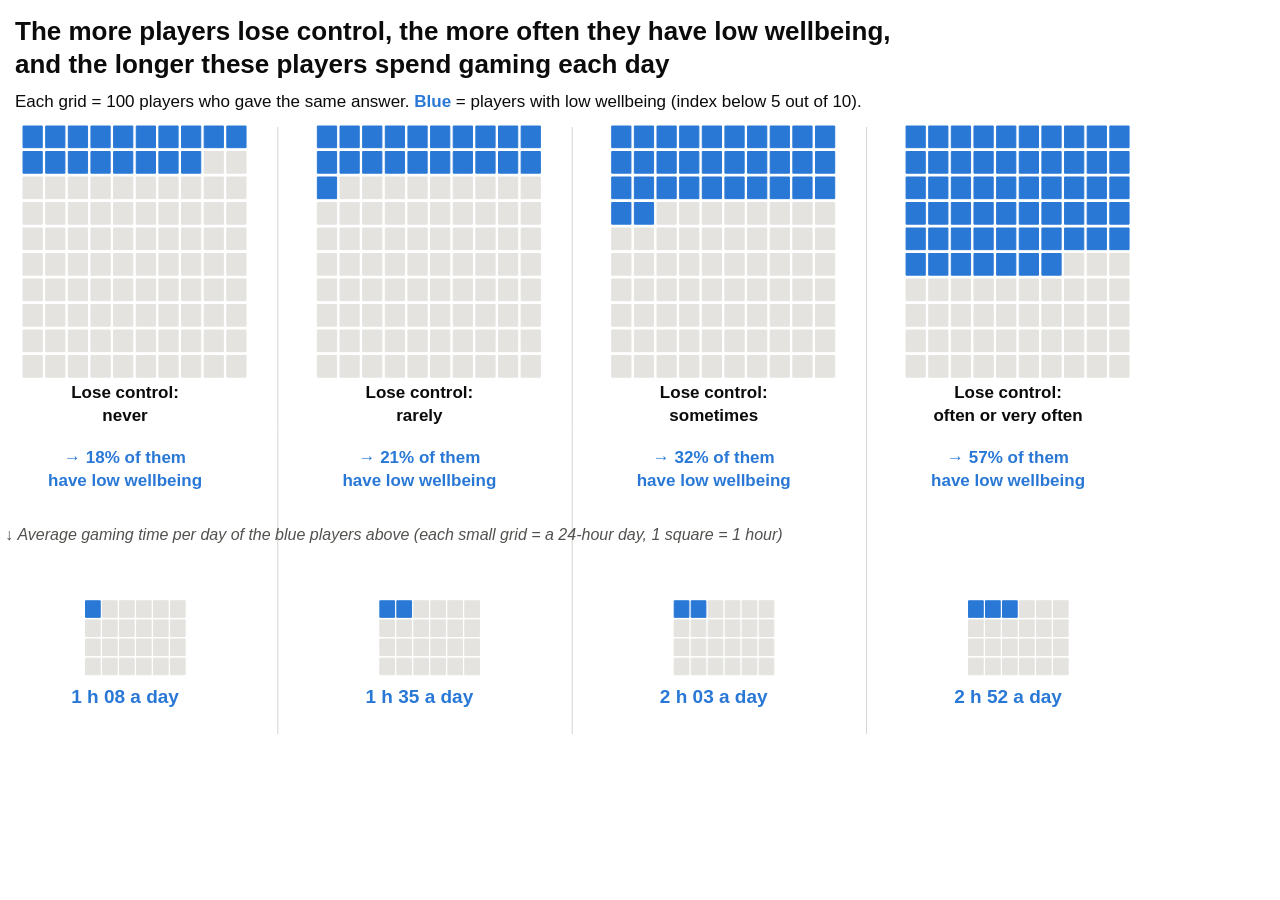
==== commit 6a18fab3: "Islamia: clearer interactive chart (bigger title and labels)" ====
--- a/chart_interactiveislamia.html
+++ b/chart_interactiveislamia.html
@@ -770,14 +770,173 @@
 /* END bokeh.min.js */
 </script>
 <script>
+/* BEGIN bokeh-widgets.min.js */
+'use strict';
+/*!
+ * Copyright (c) Anaconda, Inc., and Bokeh Contributors
+ * All rights reserved.
+ * 
+ * Redistribution and use in source and binary forms, with or without modification,
+ * are permitted provided that the following conditions are met:
+ * 
+ * Redistributions of source code must retain the above copyright notice,
+ * this list of conditions and the following disclaimer.
+ * 
+ * Redistributions in binary form must reproduce the above copyright notice,
+ * this list of conditions and the following disclaimer in the documentation
+ * and/or other materials provided with the distribution.
+ * 
+ * Neither the name of Anaconda nor the names of any contributors
+ * may be used to endorse or promote products derived from this software
+ * without specific prior written permission.
+ * 
+ * THIS SOFTWARE IS PROVIDED BY THE COPYRIGHT HOLDERS AND CONTRIBUTORS "AS IS"
+ * AND ANY EXPRESS OR IMPLIED WARRANTIES, INCLUDING, BUT NOT LIMITED TO, THE
+ * IMPLIED WARRANTIES OF MERCHANTABILITY AND FITNESS FOR A PARTICULAR PURPOSE
+ * ARE DISCLAIMED. IN NO EVENT SHALL THE COPYRIGHT OWNER OR CONTRIBUTORS BE
+ * LIABLE FOR ANY DIRECT, INDIRECT, INCIDENTAL, SPECIAL, EXEMPLARY, OR
+ * CONSEQUENTIAL DAMAGES (INCLUDING, BUT NOT LIMITED TO, PROCUREMENT OF
+ * SUBSTITUTE GOODS OR SERVICES; LOSS OF USE, DATA, OR PROFITS; OR BUSINESS
+ * INTERRUPTION) HOWEVER CAUSED AND ON ANY THEORY OF LIABILITY, WHETHER IN
+ * CONTRACT, STRICT LIABILITY, OR TORT (INCLUDING NEGLIGENCE OR OTHERWISE)
+ * ARISING IN ANY WAY OUT OF THE USE OF THIS SOFTWARE, EVEN IF ADVISED OF
+ * THE POSSIBILITY OF SUCH DAMAGE.
+ */
+(function(root, factory) {
+  factory(root["Bokeh"], "3.9.2");
+})(this, function(Bokeh, version) {
+  let define;
+  return (function(modules, entry, aliases, externals) {
+    const bokeh = typeof Bokeh !== "undefined" ? (version != null ? Bokeh[version] : Bokeh) : null;
+    if (bokeh != null) {
+      return bokeh.register_plugin(modules, entry, aliases);
+    } else {
+      throw new Error("Cannot find Bokeh" + (version != null ? " " + version : "") + ". You have to load it prior to loading plugins.");
+    }
+  })
+({
+622: function _(t,e,i,o,r){o();const s=t(1).__importStar(t(623));i.Widgets=s;(0,t(7).register_models)(s)},
+623: function _(e,t,r,i,o){i();const u=e(1);o("AbstractButton",e(624).AbstractButton),o("AutocompleteInput",e(627).AutocompleteInput),o("Button",e(633).Button),o("CheckboxButtonGroup",e(634).CheckboxButtonGroup),o("CheckboxGroup",e(637).CheckboxGroup),o("Checkbox",e(640).Checkbox),o("ColorPicker",e(643).ColorPicker),o("DatePicker",e(644).DatePicker),o("DateRangePicker",e(656).DateRangePicker),o("DatetimePicker",e(657).DatetimePicker),o("DatetimeRangePicker",e(659).DatetimeRangePicker),o("Div",e(660).Div),o("Dropdown",e(663).Dropdown),o("FileInput",e(665).FileInput),o("HelpButton",e(666).HelpButton),o("InputWidget",e(630).InputWidget),o("Markdown",e(667).Markdown),o("Markup",e(661).Markup),o("MultiChoice",e(670).MultiChoice),o("MultiSelect",e(673).MultiSelect),o("MultipleDatePicker",e(674).MultipleDatePicker),o("MultipleDatetimePicker",e(675).MultipleDatetimePicker),o("NumericInput",e(676).NumericInput),o("PaletteSelect",e(677).PaletteSelect),o("Paragraph",e(683).Paragraph),o("PasswordInput",e(684).PasswordInput),o("PreText",e(686).PreText),o("Progress",e(687).Progress),o("RadioButtonGroup",e(690).RadioButtonGroup),o("RadioGroup",e(691).RadioGroup),o("Select",e(692).Select),o("Spinner",e(693).Spinner),o("Switch",e(694).Switch),o("TextAreaInput",e(696).TextAreaInput),o("TextInput",e(628).TextInput),o("TimePicker",e(697).TimePicker),o("Toggle",e(698).Toggle),o("Widget",e(737).Widget),u.__exportStar(e(699),r)},
+624: function _(e,t,i,n,s){var l;n();const r=e(1),o=e(21),_=e(61),a=e(69),c=e(8),h=e(625),u=e(130),b=e(359),d=e(504),w=r.__importStar(e(77)),v=w;class p extends h.ControlView{*controls(){yield this.button_el}children_views(){const e=null!=this.label_view?[this.label_view]:[],t=null!=this.icon_view?[this.icon_view]:[];return[...super.children_views(),...e,...t]}async lazy_initialize(){await super.lazy_initialize(),await this._rebuild_label(),await this._rebuild_icon()}async _rebuild_label(){this.label_view?.remove();const e=(()=>{const{label:e}=this.model;return(0,c.isString)(e)?new b.Text({content:e}):e})();this.label_view=await this.owner.build_view(e,this)}async _rebuild_icon(){this.icon_view?.remove();const{icon:e}=this.model;null!=e&&(this.icon_view=await(0,a.build_view)(e,{parent:this}))}connect_signals(){super.connect_signals();const{label:e,icon:t,button_type:i,disabled:n}=this.model.properties;this.on_transitive_change(e,(async()=>{await this._rebuild_label(),this.rerender()})),this.on_transitive_change(t,(async()=>{await this._rebuild_icon(),this.rerender()})),this.on_change([i,n],(()=>{this.rerender()}))}remove(){this.label_view?.remove(),this.icon_view?.remove(),super.remove()}stylesheets(){return[...super.stylesheets(),w.default]}_render_button(...e){return(0,_.button)({type:"button",disabled:this.model.disabled,class:[v.btn,v[`btn_${this.model.button_type}`]]},...e)}render(){if(super.render(),this.label_view?.render(),this.button_el=this._render_button(this.label_view?.el),this.button_el.addEventListener("click",(()=>this.click())),null!=this.icon_view){const e=""!=this.model.label?(0,_.nbsp)():(0,_.text)("");(0,_.prepend)(this.button_el,this.icon_view.el,e),this.icon_view.render()}this.group_el=(0,_.div)({class:v.btn_group},this.button_el),this.shadow_el.append(this.group_el)}click(){}}i.AbstractButtonView=p,p.__name__="AbstractButtonView";class m extends h.Control{constructor(e){super(e)}}i.AbstractButton=m,l=m,m.__name__="AbstractButton",l.define((({Str:e,Ref:t,Or:i,Nullable:n})=>({label:[i(t(u.DOMNode),e),"Button"],icon:[n(t(d.Icon)),null],button_type:[o.ButtonType,"default"]})))},
+625: function _(t,n,o,s,e){s();const c=t(737),i=t(61);class l extends c.WidgetView{connect_signals(){super.connect_signals(),this.connect(this.disabled,(t=>{for(const n of this.controls())(0,i.toggle_attribute)(n,"disabled",t)}))}}o.ControlView=l,l.__name__="ControlView";class _ extends c.Widget{constructor(t){super(t)}}o.Control=_,_.__name__="Control"},
+737: function _(t,e,i,r,s){var a;r();const n=t(131),o=t(194);class d extends n.LayoutDOMView{get child_models(){return[]}get provider(){return o.default_provider}async lazy_initialize(){await super.lazy_initialize(),"not_started"==this.provider.status&&await this.provider.fetch()}_after_layout(){super._after_layout(),"loading"==this.provider.status&&(this._has_finished=!1)}process_tex(t){if(null==this.provider.MathJax)return t;const e=this.provider.MathJax.find_tex(t),i=[];let r=0;for(const s of e)i.push(t.slice(r,s.start.n)),i.push(this.provider.MathJax.tex2svg(s.math,{display:s.display}).outerHTML),r=s.end.n;return r<t.length&&i.push(t.slice(r)),i.join("")}contains_tex_string(t){return null!=this.provider.MathJax&&this.provider.MathJax.find_tex(t).length>0}}i.WidgetView=d,d.__name__="WidgetView";class _ extends n.LayoutDOM{constructor(t){super(t)}}i.Widget=_,a=_,_.__name__="Widget",a.override({margin:5})},
+627: function _(e,t,s,i,n){var h;i();const o=e(1),_=e(628),u=e(61),r=e(14),c=e(11),l=e(22),a=o.__importStar(e(632)),m=a,d=(0,l.Enum)("starts_with","includes");class p extends _.TextInputView{constructor(){super(...arguments),this._open=!1,this._last_value="",this._hover_index=0}stylesheets(){return[...super.stylesheets(),a.default]}render(){super.render(),this.input_el.addEventListener("focusin",(()=>this._toggle_menu())),this.menu=(0,u.div)({class:[m.menu,m.below]}),this.menu.addEventListener("click",(e=>this._menu_click(e))),this.menu.addEventListener("mouseover",(e=>this._menu_hover(e))),this.shadow_el.appendChild(this.menu),(0,u.undisplay)(this.menu)}change_input(){this._open&&this.menu.children.length>0?(this.model.value=this.menu.children[this._hover_index].textContent,this.input_el.focus(),this._hide_menu()):this.model.restrict||super.change_input()}_update_completions(e){(0,u.empty)(this.menu);const{max_completions:t}=this.model,s=null!=t?(0,r.take)(e,t):e;for(const e of s){const t=(0,u.div)(e);this.menu.append(t)}this.menu.firstElementChild?.classList.add(m.active)}compute_completions(e){const t=(()=>{const{case_sensitive:e}=this.model;return e?e=>e:e=>e.toLowerCase()})(),s=(()=>{switch(this.model.search_strategy){case"starts_with":return(e,t)=>e.startsWith(t);case"includes":return(e,t)=>e.includes(t)}})(),i=t(e),n=[];for(const e of this.model.completions){s(t(e),i)&&n.push(e)}return n}_toggle_menu(){const{value:e}=this.input_el;if(e.length<this.model.min_characters)return void this._hide_menu();const t=this.compute_completions(e);this._update_completions(t),0==t.length?this._hide_menu():this._show_menu()}_show_menu(){if(!this._open){this._open=!0,this._hover_index=0,this._last_value=this.model.value,(0,u.display)(this.menu);const e=t=>{t.composedPath().includes(this.el)||(document.removeEventListener("click",e),this._hide_menu())};document.addEventListener("click",e)}}_hide_menu(){this._open&&(this._open=!1,(0,u.undisplay)(this.menu))}_menu_click(e){e.target!=e.currentTarget&&e.target instanceof Element&&(this.model.value=e.target.textContent,this.input_el.focus(),this._hide_menu())}_menu_hover(e){if(e.target!=e.currentTarget&&e.target instanceof Element)for(let t=0;t<this.menu.children.length;t++)if(this.menu.children[t].textContent==e.target.textContent){this._bump_hover(t);break}}_bump_hover(e){const t=this.menu.children.length;this._open&&t>0&&(this.menu.children[this._hover_index].classList.remove(m.active),this._hover_index=(0,c.clamp)(e,0,t-1),this.menu.children[this._hover_index].classList.add(m.active))}_keyup(e){switch(super._keyup(e),e.key){case"Enter":this.change_input();break;case"Escape":this._hide_menu();break;case"ArrowUp":this._bump_hover(this._hover_index-1);break;case"ArrowDown":this._bump_hover(this._hover_index+1);break;default:this._toggle_menu()}}}s.AutocompleteInputView=p,p.__name__="AutocompleteInputView";class v extends _.TextInput{constructor(e){super(e)}}s.AutocompleteInput=v,h=v,v.__name__="AutocompleteInput",h.prototype.default_view=p,h.define((({Bool:e,Int:t,Str:s,List:i,NonNegative:n,Positive:h,Nullable:o})=>({completions:[i(s),[]],min_characters:[n(t),2],max_completions:[o(h(t)),null],case_sensitive:[e,!0],restrict:[e,!0],search_strategy:[d,"starts_with"]})))},
+628: function _(e,t,n,i,s){var u;i();const l=e(1),r=e(629),p=e(61),_=e(80),a=l.__importStar(e(631));class c extends r.TextLikeInputView{connect_signals(){super.connect_signals();const{prefix:e,suffix:t}=this.model.properties;this.on_change([e,t],(()=>this.rerender()))}_render_input(){this.input_el=(0,p.input)({type:"text",class:a.input});const{prefix:e,suffix:t}=this.model,n=null!=e?(0,p.div)({class:"bk-input-prefix"},e):null,i=null!=t?(0,p.div)({class:"bk-input-suffix"},t):null;return(0,p.div)({class:"bk-input-container"},n,this.input_el,i)}render(){super.render(),this.input_el.addEventListener("keyup",(e=>this._keyup(e)))}_keyup(e){"Enter"!=e.key||e.shiftKey||e.ctrlKey||e.altKey||this.model.trigger_event(new _.ValueSubmit(this.input_el.value))}}n.TextInputView=c,c.__name__="TextInputView";class o extends r.TextLikeInput{constructor(e){super(e)}}n.TextInput=o,u=o,o.__name__="TextInput",u.prototype.default_view=c,u.define((({Str:e,Nullable:t})=>({prefix:[t(e),null],suffix:[t(e),null]})))},
+629: function _(e,t,n,i,l){var s;i();const h=e(630);class a extends h.InputWidgetView{connect_signals(){super.connect_signals(),this.connect(this.model.properties.value.change,(()=>this.input_el.value=this.model.value)),this.connect(this.model.properties.value_input.change,(()=>this.input_el.value=this.model.value_input)),this.connect(this.model.properties.disabled.change,(()=>this.input_el.disabled=this.model.disabled)),this.connect(this.model.properties.placeholder.change,(()=>this.input_el.placeholder=this.model.placeholder)),this.connect(this.model.properties.max_length.change,(()=>{const{max_length:e}=this.model;null!=e?this.input_el.maxLength=e:this.input_el.removeAttribute("maxLength")}))}render(){super.render();const{input_el:e}=this;e.value=this.model.value,e.disabled=this.model.disabled,e.placeholder=this.model.placeholder,null!=this.model.max_length&&(e.maxLength=this.model.max_length),e.addEventListener("change",(()=>this.change_input())),e.addEventListener("input",(()=>this.change_input_value()))}change_input(){this.model.value=this.input_el.value,super.change_input()}change_input_value(){this.model.value_input=this.input_el.value,super.change_input()}}n.TextLikeInputView=a,a.__name__="TextLikeInputView";class u extends h.InputWidget{constructor(e){super(e)}}n.TextLikeInput=u,s=u,u.__name__="TextLikeInput",s.define((({Int:e,Str:t,Nullable:n})=>({value:[t,""],value_input:[t,""],placeholder:[t,""],max_length:[n(e),null]})))},
+630: function _(e,t,i,s,n){var l,r;s();const o=e(1);var c,d=this&&this.__decorate||function(e,t,i,s){var n,l=arguments.length,r=l<3?t:null===s?s=Object.getOwnPropertyDescriptor(t,i):s;if("object"==typeof Reflect&&"function"==typeof Reflect.decorate)r=Reflect.decorate(e,t,i,s);else for(var o=e.length-1;o>=0;o--)(n=e[o])&&(r=(l<3?n(r):l>3?n(t,i,r):n(t,i))||r);return l>3&&r&&Object.defineProperty(t,i,r),r};const a=e(625),u=e(447),_=e(133),p=e(8),h=e(69),v=e(61),f=e(65),w=e(80),m=o.__importStar(e(631)),b=m,g=o.__importDefault(e(76));let y=(l=class extends w.ModelEvent{constructor(e){super(),this.model=e,this.origin=e}static from_values(e){const{model:t}=e;return new c(t)}},c=l,l.__name__="ClearInput",l);i.ClearInput=y,i.ClearInput=y=c=d([(0,w.server_event)("clear_input")],y);class L extends a.ControlView{constructor(){super(...arguments),this.description=null,this.desc_el=null}*controls(){yield this.input_el}children_views(){const{title:e,description:t}=this,i=e instanceof f.View?[e]:[],s=t instanceof f.View?[t]:[];return[...super.children_views(),...i,...s]}async lazy_initialize(){await super.lazy_initialize(),await this._build_title(),await this._build_description()}remove(){const{title:e,description:t}=this;e instanceof f.View&&e.remove(),t instanceof f.View&&t.remove(),super.remove()}connect_signals(){super.connect_signals();const{title:e,description:t}=this.model.properties;this.on_change(e,(async()=>{await this._build_title(),this.rerender()})),this.on_change(t,(async()=>{await this._build_description(),this.rerender()}))}stylesheets(){return[...super.stylesheets(),m.default,g.default]}render(){super.render(),this.desc_el=this._build_description_el(),this.title_el=this._build_title_el();const e=this._render_input();this.input_el.id="input",this.group_el=(0,v.div)({class:b.input_group},this.title_el,e),this.shadow_el.append(this.group_el)}_build_description_el(){const{description:e}=this;if(null==e)return null;{const t=(0,v.div)({class:b.icon}),i=(0,v.div)({class:b.description},t);if((0,p.isString)(e))i.title=e;else{"auto"==e.model.target&&(e.target=i);let s=!1;const n=i=>{e.model.setv({visible:i,closable:s}),t.classList.toggle(b.opaque,i&&s)};this.on_change(e.model.properties.visible,(()=>{const{visible:t}=e.model;t||(s=!1),n(t)})),i.addEventListener("mouseenter",(()=>{n(!0)})),i.addEventListener("mouseleave",(()=>{s||n(!1)})),document.addEventListener("mousedown",(t=>{const l=t.composedPath();l.includes(e.el)||(l.includes(i)?(s=!s,n(s)):(s=!1,n(!1)))})),window.addEventListener("blur",(()=>{s=!1,n(!1)}))}return i}}async _build_title(){const{title:e}=this.model;e instanceof _.HTML?this.title=await(0,h.build_view)(e,{parent:this}):this.title=e}async _build_description(){const{description:e}=this.model;e instanceof u.Tooltip?this.description=await(0,h.build_view)(e,{parent:this}):this.description=e}_build_title_el(){const{title:e}=this,t=e instanceof _.HTMLView?(e.render(),e.el):e,i=""==e?"none":"";return(0,v.label)({for:"input",style:{display:i}},t,this.desc_el)}change_input(){}}i.InputWidgetView=L,L.__name__="InputWidgetView";class V extends a.Control{constructor(e){super(e)}}i.InputWidget=V,r=V,V.__name__="InputWidget",r.define((({Str:e,Nullable:t,Or:i,Ref:s})=>({title:[i(e,s(_.HTML)),""],description:[t(i(e,s(u.Tooltip))),null]})))},
+631: function _(i,n,r,o,t){o(),r.input="bk-input",r.disabled="bk-disabled",r.icon="bk-icon",r.input_container="bk-input-container",r.input_prefix="bk-input-prefix",r.input_suffix="bk-input-suffix",r.input_group="bk-input-group",r.inline="bk-inline",r.spin_wrapper="bk-spin-wrapper",r.spin_btn="bk-spin-btn",r.spin_btn_up="bk-spin-btn-up",r.spin_btn_down="bk-spin-btn-down",r.description="bk-description",r.opaque="bk-opaque",r.default=':host{--input-min-height:calc(var(--line-height-computed) + 2*var(--padding-vertical) + 2px);--focus-border-color:var(--input-focus-border-color);--focus-halo-color:var(--input-focus-halo-color);--disabled-opacity:1;}.bk-input{position:relative;display:inline-block;width:100%;flex-grow:1;min-height:var(--input-min-height);padding:0 var(--padding-horizontal);background-color:var(--background-color);border:var(--border);border-radius:var(--border-radius);resize:none;}.bk-input:focus{border-color:var(--focus-border-color);outline:0;box-shadow:inset 0 1px 1px rgba(0, 0, 0, 0.075), 0 0 8px var(--focus-halo-color);}.bk-input::placeholder,.bk-input:-ms-input-placeholder,.bk-input::-moz-placeholder,.bk-input::-webkit-input-placeholder{color:var(--placeholder-color);opacity:1;}.bk-input[disabled],.bk-input.bk-disabled{background-color:var(--disabled-background-color);color:var(--disabled-color);cursor:not-allowed;pointer-events:none;opacity:var(--disabled-opacity);}.bk-input[disabled] .bk-icon,.bk-input.bk-disabled .bk-icon{color:inherit;}.bk-input-container{width:100%;height:100%;display:flex;flex-direction:row;flex-wrap:nowrap;}.bk-input-container .bk-input-prefix,.bk-input-container .bk-input-suffix{display:flex;align-items:center;flex:0 1 0;border:var(--border);border-radius:var(--border-radius);padding:0 var(--padding-horizontal);background-color:var(--surface-background-color);}.bk-input-container .bk-input-prefix{border-right:none;border-top-right-radius:0;border-bottom-right-radius:0;}.bk-input-container .bk-input-suffix{border-left:none;border-top-left-radius:0;border-bottom-left-radius:0;}.bk-input-container .bk-input{flex:1 0 0;}.bk-input-container .bk-input:not(:first-child){border-top-left-radius:0;border-bottom-left-radius:0;}.bk-input-container .bk-input:not(:last-child){border-top-right-radius:0;border-bottom-right-radius:0;}input[type=file].bk-input{padding-left:0;}input[type=file]::file-selector-button{box-sizing:inherit;font-family:inherit;font-size:inherit;line-height:inherit;}select:not([multiple]).bk-input,select:not([size]).bk-input{height:auto;appearance:none;-webkit-appearance:none;background-image:url(\'data:image/svg+xml;utf8,<svg version="1.1" viewBox="0 0 25 20" xmlns="http://www.w3.org/2000/svg"><path d="M 0,0 25,0 12.5,20 Z" fill="black" /></svg>\');background-position:right 0.5em center;background-size:8px 6px;background-repeat:no-repeat;padding-right:calc(var(--padding-horizontal) + 8px);}option{padding:0;}select[multiple].bk-input,select[size].bk-input,textarea.bk-input{height:auto;}.bk-input-group{position:relative;width:100%;height:100%;display:inline-flex;flex-wrap:nowrap;align-items:start;flex-direction:column;white-space:nowrap;}.bk-input-group.bk-inline{flex-direction:row;}.bk-input-group.bk-inline > *:not(:first-child){margin-left:5px;}.bk-input-group > .bk-spin-wrapper{display:inherit;width:inherit;height:inherit;position:relative;overflow:hidden;padding:0;vertical-align:middle;}.bk-input-group > .bk-spin-wrapper input{padding-right:20px;}.bk-input-group > .bk-spin-wrapper > .bk-spin-btn{position:absolute;display:block;height:50%;min-height:0;min-width:0;width:30px;padding:0;margin:0;right:0;border:none;background:none;cursor:pointer;}.bk-input-group > .bk-spin-wrapper > .bk-spin-btn:before{content:"";display:inline-block;transform:translateY(-50%);border-left:5px solid transparent;border-right:5px solid transparent;}.bk-input-group > .bk-spin-wrapper > .bk-spin-btn.bk-spin-btn-up{top:0;}.bk-input-group > .bk-spin-wrapper > .bk-spin-btn.bk-spin-btn-up:before{border-bottom:5px solid var(--color);}.bk-input-group > .bk-spin-wrapper > .bk-spin-btn.bk-spin-btn-up:disabled:before{border-bottom-color:var(--disabled-color);}.bk-input-group > .bk-spin-wrapper > .bk-spin-btn.bk-spin-btn-down{bottom:0;}.bk-input-group > .bk-spin-wrapper > .bk-spin-btn.bk-spin-btn-down:before{border-top:5px solid var(--color);}.bk-input-group > .bk-spin-wrapper > .bk-spin-btn.bk-spin-btn-down:disabled:before{border-top-color:var(--disabled-color);}.bk-description{position:relative;display:inline-block;margin-left:0.25em;vertical-align:middle;margin-top:-2px;cursor:pointer;}.bk-description > .bk-icon{width:18px;height:18px;background-color:var(--color);mask-image:var(--bokeh-icon-help);mask-size:contain;mask-repeat:no-repeat;-webkit-mask-image:var(--bokeh-icon-help);-webkit-mask-size:contain;-webkit-mask-repeat:no-repeat;}label:hover > .bk-description > .bk-icon,.bk-icon.bk-opaque{opacity:1;}'},
+632: function _(o,e,r,n,a){n(),r.menu="bk-menu",r.above="bk-above",r.below="bk-below",r.divider="bk-divider",r.active="bk-active",r.default=":host{position:relative;--menu-width:100%;--menu-template-columns:max-content max-content 1fr max-content max-content;}.bk-menu{position:absolute;left:0;width:100%;z-index:var(--bokeh-top-level);cursor:pointer;font-size:var(--font-size);background-color:var(--background-color);border:var(--border);border-radius:var(--border-radius);box-shadow:var(--box-shadow-x-symmetric);}.bk-menu.bk-above{bottom:100%;}.bk-menu.bk-below{top:100%;}.bk-menu > .bk-divider{height:1px;margin:calc(var(--line-height-computed)/2 - 1px) 0;overflow:hidden;background-color:var(--divider-color);}.bk-menu > :not(.bk-divider){padding:var(--padding-vertical) var(--padding-horizontal);}.bk-menu > :not(.bk-divider):hover,.bk-menu > :not(.bk-divider).bk-active{background-color:var(--surface-background-color);}"},
+633: function _(t,e,n,o,c){var i;o();const s=t(624),u=t(80);class _ extends s.AbstractButtonView{click(){this.model.trigger_event(new u.ButtonClick),super.click()}}n.ButtonView=_,_.__name__="ButtonView";class r extends s.AbstractButton{constructor(t){super(t)}on_click(t){this.on_event(u.ButtonClick,t)}}n.Button=r,i=r,r.__name__="Button",i.prototype.default_view=_,i.override({label:"Button"})},
+634: function _(t,e,o,c,s){var a;c();const i=t(1),n=t(635),u=i.__importStar(t(77));class r extends n.ToggleButtonGroupView{get active(){return new Set(this.model.active)}change_active(t){const{active:e}=this;e.has(t)?e.delete(t):e.add(t),this.model.active=[...e].sort()}_update_active(){const{active:t}=this;this._buttons.forEach(((e,o)=>{e.classList.toggle(u.active,t.has(o))}))}}o.CheckboxButtonGroupView=r,r.__name__="CheckboxButtonGroupView";class _ extends n.ToggleButtonGroup{constructor(t){super(t)}}o.CheckboxButtonGroup=_,a=_,_.__name__="CheckboxButtonGroup",a.prototype.default_view=r,a.define((({Int:t,List:e})=>({active:[e(t),[]]})))},
+635: function _(t,e,n,s,o){var i;s();const r=t(1),l=t(636),a=t(80),_=t(21),d=t(61),u=r.__importStar(t(77)),c=u;class h extends l.OrientedControlView{*controls(){yield*this._buttons}connect_signals(){super.connect_signals();const t=this.model.properties;this.on_change(t.button_type,(()=>this.rerender())),this.on_change(t.labels,(()=>this.rerender())),this.on_change(t.active,(()=>this._update_active()))}stylesheets(){return[...super.stylesheets(),u.default]}render(){super.render(),this._buttons=this.model.labels.map(((t,e)=>{const n=(0,d.button)({class:[c.btn,c[`btn_${this.model.button_type}`]],disabled:this.model.disabled},t);return n.addEventListener("click",(()=>{this.change_active(e),this.model.trigger_event(new a.ButtonClick)})),n})),this._update_active();const t="horizontal"==this.model.orientation?c.horizontal:c.vertical,e=(0,d.div)({class:[c.btn_group,t]},this._buttons);this.shadow_el.appendChild(e)}}n.ToggleButtonGroupView=h,h.__name__="ToggleButtonGroupView";class p extends l.OrientedControl{constructor(t){super(t)}}n.ToggleButtonGroup=p,i=p,p.__name__="ToggleButtonGroup",i.define((({Str:t,List:e})=>({labels:[e(t),[]],button_type:[_.ButtonType,"default"]})))},
+636: function _(n,e,o,t,r){var i;t();const l=n(625),s=n(21);class _ extends l.ControlView{}o.OrientedControlView=_,_.__name__="OrientedControlView";class a extends l.Control{constructor(n){super(n)}}o.OrientedControl=a,i=a,a.__name__="OrientedControl",i.define((()=>({orientation:[s.Orientation,"horizontal"]})))},
+637: function _(e,t,s,n,i){var c;n();const o=e(1),a=e(638),h=e(61),l=e(10),d=e(14),p=o.__importStar(e(631));class r extends a.ToggleInputGroupView{get active(){return new Set(this.model.active)}connect_signals(){super.connect_signals();const{active:e}=this.model.properties;this.on_change(e,(()=>{const{active:e}=this;for(const[t,s]of(0,d.enumerate)(this._inputs))t.checked=e.has(s)}))}render(){super.render();const e=(0,h.div)({class:[p.input_group,this.model.inline?p.inline:null]});this.shadow_el.appendChild(e);const{active:t,labels:s}=this.model;this._inputs=[];for(let n=0;n<s.length;n++){const i=(0,h.input)({type:"checkbox",value:`${n}`});i.addEventListener("change",(()=>this.change_active(n))),this._inputs.push(i),this.model.disabled&&(i.disabled=!0),(0,l.includes)(t,n)&&(i.checked=!0);const c=(0,h.label)(i,(0,h.span)(s[n]));e.appendChild(c)}}change_active(e){const{active:t}=this;t.has(e)?t.delete(e):t.add(e),this.model.active=[...t].sort()}}s.CheckboxGroupView=r,r.__name__="CheckboxGroupView";class u extends a.ToggleInputGroup{constructor(e){super(e)}}s.CheckboxGroup=u,c=u,u.__name__="CheckboxGroup",c.prototype.default_view=r,c.define((({Int:e,List:t})=>({active:[t(e),[]]})))},
+638: function _(e,t,n,s,o){var l;s();const r=e(1),i=e(625),u=r.__importDefault(e(631)),_=r.__importDefault(e(639));class p extends i.ControlView{*controls(){yield*this._inputs}connect_signals(){super.connect_signals();const{labels:e,inline:t}=this.model.properties;this.on_change([e,t],(()=>this.rerender()))}stylesheets(){return[...super.stylesheets(),u.default,_.default]}}n.ToggleInputGroupView=p,p.__name__="ToggleInputGroupView";class a extends i.Control{constructor(e){super(e)}}n.ToggleInputGroup=a,l=a,a.__name__="ToggleInputGroup",l.define((({Bool:e,Str:t,List:n})=>({labels:[n(t),[]],inline:[e,!1]})))},
+639: function _(t,i,p,e,n){e(),p.default='input[type="checkbox"],input[type="radio"]{margin:0;}input[type="checkbox"] + *,input[type="radio"] + *{position:relative;top:-2px;margin-left:3px;}'},
+640: function _(e,t,s,_,i){var c;_();const h=e(1),l=e(641),a=e(61),d=h.__importDefault(e(639));class o extends l.ToggleInputView{stylesheets(){return[...super.stylesheets(),d.default]}render(){super.render(),this.checkbox_el=(0,a.input)({type:"checkbox"}),this.checkbox_el.addEventListener("change",(()=>this._toggle_active())),this._update_label(),this._update_active(),this._update_disabled(),this.shadow_el.append(this.checkbox_el,this.label_el)}_update_active(){this.checkbox_el.checked=this.model.active}_update_disabled(){this.checkbox_el.toggleAttribute("disabled",this.model.disabled)}}s.CheckboxView=o,o.__name__="CheckboxView";class n extends l.ToggleInput{constructor(e){super(e)}}s.Checkbox=n,c=n,n.__name__="Checkbox",c.prototype.default_view=o},
+641: function _(e,t,l,s,a){var i;s();const n=e(1),_=e(737),o=e(61),d=n.__importStar(e(642));class c extends _.WidgetView{stylesheets(){return[...super.stylesheets(),d.default]}connect_signals(){super.connect_signals();const{active:e,disabled:t,label:l}=this.model.properties;this.on_change(e,(()=>this._update_active())),this.on_change(t,(()=>this._update_disabled())),this.on_change(l,(()=>this._update_label()))}_toggle_active(){this.model.disabled||(this.model.active=!this.model.active)}render(){super.render(),this.label_el=(0,o.div)({class:d.label},this.model.label)}_update_label(){this.label_el.textContent=this.model.label}}l.ToggleInputView=c,c.__name__="ToggleInputView";class h extends _.Widget{constructor(e){super(e)}}l.ToggleInput=h,i=h,h.__name__="ToggleInput",i.define((({Bool:e,Str:t})=>({active:[e,!1],label:[t,""]})))},
+642: function _(l,e,a,i,b){i(),a.label="bk-label",a.default=".bk-label{position:relative;display:inline;}.bk-label:empty{display:none;}"},
+643: function _(e,t,i,n,o){var s;n();const r=e(1),l=e(630),c=e(61),a=e(23),d=r.__importStar(e(631));class h extends l.InputWidgetView{connect_signals(){super.connect_signals(),this.connect(this.model.properties.name.change,(()=>this.input_el.name=this.model.name??"")),this.connect(this.model.properties.color.change,(()=>this.input_el.value=(0,a.color2hexrgb)(this.model.color))),this.connect(this.model.properties.disabled.change,(()=>this.input_el.disabled=this.model.disabled))}_render_input(){return this.input_el=(0,c.input)({type:"color",class:d.input,name:this.model.name,value:(0,a.color2hexrgb)(this.model.color),disabled:this.model.disabled})}render(){super.render(),this.input_el.addEventListener("change",(()=>this.change_input()))}change_input(){this.model.color=this.input_el.value,super.change_input()}}i.ColorPickerView=h,h.__name__="ColorPickerView";class p extends l.InputWidget{constructor(e){super(e)}}i.ColorPicker=p,s=p,p.__name__="ColorPicker",s.prototype.default_view=h,s.define((({Color:e})=>({color:[e,"#000000"]})))},
+644: function _(e,t,a,n,r){var i;n();const s=e(645),l=e(12);class c extends s.BaseDatePickerView{get flatpickr_options(){return{...super.flatpickr_options,mode:"single"}}_on_change(e){(0,l.assert)(e.length<=1),this.model.value=(()=>{if(0==e.length)return null;{const[t]=e;return this._format_date(t)}})()}}a.DatePickerView=c,c.__name__="DatePickerView";class _ extends s.BaseDatePicker{constructor(e){super(e)}}a.DatePicker=_,i=_,_.__name__="DatePicker",i.prototype.default_view=c,i.define((({Nullable:e})=>({value:[e(s.DateLike),null]})))},
+645: function _(e,t,a,i,s){var n;i();const l=e(646),c=e(8),r=e(22);a.DateLike=(0,r.Or)((0,r.Ref)(Date),r.Str,r.Float),a.DateLikeList=(0,r.List)((0,r.Or)(a.DateLike,(0,r.Tuple)(a.DateLike,a.DateLike),(0,r.Struct)({from:a.DateLike,to:a.DateLike})));class d extends l.PickerBaseView{_format_date(e){const{picker:t}=this;return t.formatDate(e,t.config.dateFormat)}connect_signals(){super.connect_signals();const{value:e,min_date:t,max_date:a,disabled_dates:i,enabled_dates:s,date_format:n}=this.model.properties;this.connect(e.change,(()=>{const{value:e}=this.model;null!=e?this.picker.setDate(e):this.picker.clear()})),this.connect(t.change,(()=>this.picker.set("minDate",this.model.min_date))),this.connect(a.change,(()=>this.picker.set("maxDate",this.model.max_date))),this.connect(i.change,(()=>{const{disabled_dates:e}=this.model;this.picker.set("disable",null!=e?this._convert_date_list(e):[])})),this.connect(s.change,(()=>{const{enabled_dates:e}=this.model;null!=e?this.picker.set("enable",this._convert_date_list(e)):(this.picker.config._enable=void 0,this.picker.redraw(),this.picker.updateValue(!0))})),this.connect(n.change,(()=>this.picker.set("altFormat",this.model.date_format)))}get flatpickr_options(){const{value:e,min_date:t,max_date:a,disabled_dates:i,enabled_dates:s,date_format:n}=this.model,l=super.flatpickr_options;return l.altInput=!0,l.altFormat=n,l.dateFormat="Y-m-d",null!=e&&(l.defaultDate=e),null!=t&&(l.minDate=t),null!=a&&(l.maxDate=a),null!=i&&(l.disable=this._convert_date_list(i)),null!=s&&(l.enable=this._convert_date_list(s)),l}_convert_date_list(e){const t=[];for(const a of e)if((0,c.isArray)(a)){const[e,i]=a;t.push({from:e,to:i})}else t.push(a);return t}}a.BaseDatePickerView=d,d.__name__="BaseDatePickerView";class o extends l.PickerBase{constructor(e){super(e)}}a.BaseDatePicker=o,n=o,o.__name__="BaseDatePicker",n.define((({Nullable:e})=>({min_date:[e(a.DateLike),null],max_date:[e(a.DateLike),null],disabled_dates:[e(a.DateLikeList),null],enabled_dates:[e(a.DateLikeList),null],date_format:[r.Str,"Y-m-d"]})))},
+646: function _(e,t,i,n,o){var s;n();const r=e(1),a=r.__importDefault(e(647)),l=e(630),c=e(61),d=e(21),h=e(61),p=e(12),f=r.__importDefault(e(655)),g=r.__importStar(e(631));class u extends l.InputWidgetView{get picker(){return(0,p.assert)(null!=this._picker),this._picker}*controls(){yield this.picker.altInput??this.input_el}remove(){this._picker?.destroy(),super.remove()}stylesheets(){return[...super.stylesheets(),f.default]}connect_signals(){super.connect_signals();const{inline:e}=this.model.properties;this.connect(e.change,(()=>this.picker.set("inline",this.model.inline)))}get flatpickr_options(){return{appendTo:this.group_el,inline:this.model.inline,position:this._position.bind(this),onChange:e=>{this._on_change(e),this.change_input()}}}_render_input(){return this.input_el=(0,c.input)({type:"text",class:g.input,disabled:this.model.disabled})}render(){super.render(),this._picker?.destroy();const e=this.flatpickr_options;this._picker=(0,a.default)(this.input_el,e)}_position(e,t){const i=t??e._positionElement,n=[...e.calendarContainer.children].reduce(((e,t)=>e+(0,h.bounding_box)(t).height),0),o=e.calendarContainer.offsetWidth,s=this.model.position.split(" "),r=s[0],a=s.length>1?s[1]:null,l=i.offsetTop,c=i.offsetTop+i.offsetHeight,d=i.offsetLeft,p=i.offsetLeft+i.offsetWidth,f=i.offsetWidth,g=window.innerHeight-c,u="above"===r||"below"!==r&&g<n&&l>n,_=null!=e.config.appendTo?l+(u?-n-2:i.offsetHeight+2):window.scrollY+l+(u?-n-2:i.offsetHeight+2);if(e.calendarContainer.classList.toggle("arrowTop",!u),e.calendarContainer.classList.toggle("arrowBottom",u),e.config.inline)return;let w=window.scrollX+d,C=!1,m=!1;"center"===a?(w-=(o-f)/2,C=!0):"right"===a&&(w-=o-f,m=!0),e.calendarContainer.classList.toggle("arrowLeft",!C&&!m),e.calendarContainer.classList.toggle("arrowCenter",C),e.calendarContainer.classList.toggle("arrowRight",m);const y=window.document.body.offsetWidth-(window.scrollX+p),k=w+o>window.document.body.offsetWidth,b=y+o>window.document.body.offsetWidth;if(e.calendarContainer.classList.toggle("rightMost",k),!e.config.static)if(e.calendarContainer.style.top=`${_}px`,k)if(b){const t=this.shadow_el.styleSheets[0],i=window.document.body.offsetWidth,n=Math.max(0,i/2-o/2),s=".flatpickr-calendar.centerMost:before",r=".flatpickr-calendar.centerMost:after",a=t.cssRules.length,l=`{left:${d}px;right:auto;}`;e.calendarContainer.classList.toggle("rightMost",!1),e.calendarContainer.classList.toggle("centerMost",!0),t.insertRule(`${s},${r}${l}`,a),e.calendarContainer.style.left=`${n}px`,e.calendarContainer.style.right="auto"}else e.calendarContainer.style.left="auto",e.calendarContainer.style.right=`${y}px`;else e.calendarContainer.style.left=`${w}px`,e.calendarContainer.style.right="auto"}}i.PickerBaseView=u,u.__name__="PickerBaseView";class _ extends l.InputWidget{constructor(e){super(e)}}i.PickerBase=_,s=_,_.__name__="PickerBase",s.define((({Bool:e})=>({position:[d.CalendarPosition,"auto"],inline:[e,!1]})))},
+647: function _(e,t,n,a,i){a();const o=e(1);var r=this&&this.__assign||function(){return r=Object.assign||function(e){for(var t,n=1,a=arguments.length;n<a;n++)for(var i in t=arguments[n])Object.prototype.hasOwnProperty.call(t,i)&&(e[i]=t[i]);return e},r.apply(this,arguments)},l=this&&this.__spreadArrays||function(){for(var e=0,t=0,n=arguments.length;t<n;t++)e+=arguments[t].length;var a=Array(e),i=0;for(t=0;t<n;t++)for(var o=arguments[t],r=0,l=o.length;r<l;r++,i++)a[i]=o[r];return a};const c=e(648),s=o.__importDefault(e(649)),d=e(650),u=e(651),f=e(652),m=e(653);e(654);var g=300;function p(e,t){var n={config:r(r({},c.defaults),v.defaultConfig),l10n:s.default};function a(){var e;return(null===(e=n.calendarContainer)||void 0===e?void 0:e.getRootNode()).activeElement||document.activeElement}function i(e){return e.bind(n)}function o(){var e=n.config;!1===e.weekNumbers&&1===e.showMonths||!0!==e.noCalendar&&window.requestAnimationFrame((function(){if(void 0!==n.calendarContainer&&(n.calendarContainer.style.visibility="hidden",n.calendarContainer.style.display="block"),void 0!==n.daysContainer){var t=(n.days.offsetWidth+1)*e.showMonths;n.daysContainer.style.width=t+"px",n.calendarContainer.style.width=t+(void 0!==n.weekWrapper?n.weekWrapper.offsetWidth:0)+"px",n.calendarContainer.style.removeProperty("visibility"),n.calendarContainer.style.removeProperty("display")}}))}function p(e){if(0===n.selectedDates.length){var t=void 0===n.config.minDate||(0,f.compareDates)(new Date,n.config.minDate)>=0?new Date:new Date(n.config.minDate.getTime()),a=(0,f.getDefaultHours)(n.config);t.setHours(a.hours,a.minutes,a.seconds,t.getMilliseconds()),n.selectedDates=[t],n.latestSelectedDateObj=t}void 0!==e&&"blur"!==e.type&&function(e){e.preventDefault();var t="keydown"===e.type,a=(0,u.getEventTarget)(e),i=a;void 0!==n.amPM&&a===n.amPM&&(n.amPM.textContent=n.l10n.amPM[(0,d.int)(n.amPM.textContent===n.l10n.amPM[0])]);var o=parseFloat(i.getAttribute("min")),r=parseFloat(i.getAttribute("max")),l=parseFloat(i.getAttribute("step")),c=parseInt(i.value,10),s=e.delta||(t?38===e.which?1:-1:0),f=c+l*s;if(void 0!==i.value&&2===i.value.length){var m=i===n.hourElement,g=i===n.minuteElement;f<o?(f=r+f+(0,d.int)(!m)+((0,d.int)(m)&&(0,d.int)(!n.amPM)),g&&x(void 0,-1,n.hourElement)):f>r&&(f=i===n.hourElement?f-r-(0,d.int)(!n.amPM):o,g&&x(void 0,1,n.hourElement)),n.amPM&&m&&(1===l?f+c===23:Math.abs(f-c)>l)&&(n.amPM.textContent=n.l10n.amPM[(0,d.int)(n.amPM.textContent===n.l10n.amPM[0])]),i.value=(0,d.pad)(f)}}(e);var i=n._input.value;h(),se(),n._input.value!==i&&n._debouncedChange()}function h(){if(void 0!==n.hourElement&&void 0!==n.minuteElement){var e,t,a=(parseInt(n.hourElement.value.slice(-2),10)||0)%24,i=(parseInt(n.minuteElement.value,10)||0)%60,o=void 0!==n.secondElement?(parseInt(n.secondElement.value,10)||0)%60:0;void 0!==n.amPM&&(e=a,t=n.amPM.textContent,a=e%12+12*(0,d.int)(t===n.l10n.amPM[1]));var r=void 0!==n.config.minTime||n.config.minDate&&n.minDateHasTime&&n.latestSelectedDateObj&&0===(0,f.compareDates)(n.latestSelectedDateObj,n.config.minDate,!0),l=void 0!==n.config.maxTime||n.config.maxDate&&n.maxDateHasTime&&n.latestSelectedDateObj&&0===(0,f.compareDates)(n.latestSelectedDateObj,n.config.maxDate,!0);if(void 0!==n.config.maxTime&&void 0!==n.config.minTime&&n.config.minTime>n.config.maxTime){var c=(0,f.calculateSecondsSinceMidnight)(n.config.minTime.getHours(),n.config.minTime.getMinutes(),n.config.minTime.getSeconds()),s=(0,f.calculateSecondsSinceMidnight)(n.config.maxTime.getHours(),n.config.maxTime.getMinutes(),n.config.maxTime.getSeconds()),u=(0,f.calculateSecondsSinceMidnight)(a,i,o);if(u>s&&u<c){var m=(0,f.parseSeconds)(c);a=m[0],i=m[1],o=m[2]}}else{if(l){var g=void 0!==n.config.maxTime?n.config.maxTime:n.config.maxDate;(a=Math.min(a,g.getHours()))===g.getHours()&&(i=Math.min(i,g.getMinutes())),i===g.getMinutes()&&(o=Math.min(o,g.getSeconds()))}if(r){var p=void 0!==n.config.minTime?n.config.minTime:n.config.minDate;(a=Math.max(a,p.getHours()))===p.getHours()&&i<p.getMinutes()&&(i=p.getMinutes()),i===p.getMinutes()&&(o=Math.max(o,p.getSeconds()))}}C(a,i,o)}}function D(e){var t=e||n.latestSelectedDateObj;t&&t instanceof Date&&C(t.getHours(),t.getMinutes(),t.getSeconds())}function C(e,t,a){void 0!==n.latestSelectedDateObj&&n.latestSelectedDateObj.setHours(e%24,t,a||0,0),n.hourElement&&n.minuteElement&&!n.isMobile&&(n.hourElement.value=(0,d.pad)(n.config.time_24hr?e:(12+e)%12+12*(0,d.int)(e%12==0)),n.minuteElement.value=(0,d.pad)(t),void 0!==n.amPM&&(n.amPM.textContent=n.l10n.amPM[(0,d.int)(e>=12)]),void 0!==n.secondElement&&(n.secondElement.value=(0,d.pad)(a)))}function b(e){var t=(0,u.getEventTarget)(e),n=parseInt(t.value)+(e.delta||0);(n/1e3>1||"Enter"===e.key&&!/[^\d]/.test(n.toString()))&&R(n)}function M(e,t,a,i){return t instanceof Array?t.forEach((function(t){return M(e,t,a,i)})):e instanceof Array?e.forEach((function(e){return M(e,t,a,i)})):(e.addEventListener(t,a,i),void n._handlers.push({remove:function(){return e.removeEventListener(t,a,i)}}))}function y(){ie("onChange")}function w(e,t){var a=void 0!==e?n.parseDate(e):n.latestSelectedDateObj||(n.config.minDate&&n.config.minDate>n.now?n.config.minDate:n.config.maxDate&&n.config.maxDate<n.now?n.config.maxDate:n.now),i=n.currentYear,o=n.currentMonth;try{void 0!==a&&(n.currentYear=a.getFullYear(),n.currentMonth=a.getMonth())}catch(e){e.message="Invalid date supplied: "+a,n.config.errorHandler(e)}t&&n.currentYear!==i&&(ie("onYearChange"),N()),!t||n.currentYear===i&&n.currentMonth===o||ie("onMonthChange"),n.redraw()}function E(e){var t=(0,u.getEventTarget)(e);~t.className.indexOf("arrow")&&x(e,t.classList.contains("arrowUp")?1:-1)}function x(e,t,n){var a=e&&(0,u.getEventTarget)(e),i=n||a&&a.parentNode&&a.parentNode.firstChild,o=oe("increment");o.delta=t,i&&i.dispatchEvent(o)}function k(e,t,a,i){var o=W(t,!0),r=(0,u.createElement)("span",e,t.getDate().toString());return r.dateObj=t,r.$i=i,r.setAttribute("aria-label",n.formatDate(t,n.config.ariaDateFormat)),-1===e.indexOf("hidden")&&0===(0,f.compareDates)(t,n.now)&&(n.todayDateElem=r,r.classList.add("today"),r.setAttribute("aria-current","date")),o?(r.tabIndex=-1,re(t)&&(r.classList.add("selected"),n.selectedDateElem=r,"range"===n.config.mode&&((0,u.toggleClass)(r,"startRange",n.selectedDates[0]&&0===(0,f.compareDates)(t,n.selectedDates[0],!0)),(0,u.toggleClass)(r,"endRange",n.selectedDates[1]&&0===(0,f.compareDates)(t,n.selectedDates[1],!0)),"nextMonthDay"===e&&r.classList.add("inRange")))):r.classList.add("flatpickr-disabled"),"range"===n.config.mode&&function(e){return!("range"!==n.config.mode||n.selectedDates.length<2)&&((0,f.compareDates)(e,n.selectedDates[0])>=0&&(0,f.compareDates)(e,n.selectedDates[1])<=0)}(t)&&!re(t)&&r.classList.add("inRange"),n.weekNumbers&&1===n.config.showMonths&&"prevMonthDay"!==e&&i%7==6&&n.weekNumbers.insertAdjacentHTML("beforeend","<span class='flatpickr-day'>"+n.config.getWeek(t)+"</span>"),ie("onDayCreate",r),r}function T(e){e.focus(),"range"===n.config.mode&&J(e)}function _(e){for(var t=e>0?0:n.config.showMonths-1,a=e>0?n.config.showMonths:-1,i=t;i!=a;i+=e)for(var o=n.daysContainer.children[i],r=e>0?0:o.children.length-1,l=e>0?o.children.length:-1,c=r;c!=l;c+=e){var s=o.children[c];if(-1===s.className.indexOf("hidden")&&W(s.dateObj))return s}}function I(e,t){var i=a(),o=B(i||document.body),r=void 0!==e?e:o?i:void 0!==n.selectedDateElem&&B(n.selectedDateElem)?n.selectedDateElem:void 0!==n.todayDateElem&&B(n.todayDateElem)?n.todayDateElem:_(t>0?1:-1);void 0===r?n._input.focus():o?function(e,t){for(var a=-1===e.className.indexOf("Month")?e.dateObj.getMonth():n.currentMonth,i=t>0?n.config.showMonths:-1,o=t>0?1:-1,r=a-n.currentMonth;r!=i;r+=o)for(var l=n.daysContainer.children[r],c=a-n.currentMonth===r?e.$i+t:t<0?l.children.length-1:0,s=l.children.length,d=c;d>=0&&d<s&&d!=(t>0?s:-1);d+=o){var u=l.children[d];if(-1===u.className.indexOf("hidden")&&W(u.dateObj)&&Math.abs(e.$i-d)>=Math.abs(t))return T(u)}n.changeMonth(o),I(_(o),0)}(r,t):T(r)}function S(e,t){for(var a=(new Date(e,t,1).getDay()-n.l10n.firstDayOfWeek+7)%7,i=n.utils.getDaysInMonth((t-1+12)%12,e),o=n.utils.getDaysInMonth(t,e),r=window.document.createDocumentFragment(),l=n.config.showMonths>1,c=l?"prevMonthDay hidden":"prevMonthDay",s=l?"nextMonthDay hidden":"nextMonthDay",d=i+1-a,f=0;d<=i;d++,f++)r.appendChild(k("flatpickr-day "+c,new Date(e,t-1,d),0,f));for(d=1;d<=o;d++,f++)r.appendChild(k("flatpickr-day",new Date(e,t,d),0,f));for(var m=o+1;m<=42-a&&(1===n.config.showMonths||f%7!=0);m++,f++)r.appendChild(k("flatpickr-day "+s,new Date(e,t+1,m%o),0,f));var g=(0,u.createElement)("div","dayContainer");return g.appendChild(r),g}function O(){if(void 0!==n.daysContainer){(0,u.clearNode)(n.daysContainer),n.weekNumbers&&(0,u.clearNode)(n.weekNumbers);for(var e=document.createDocumentFragment(),t=0;t<n.config.showMonths;t++){var a=new Date(n.currentYear,n.currentMonth,1);a.setMonth(n.currentMonth+t),e.appendChild(S(a.getFullYear(),a.getMonth()))}n.daysContainer.appendChild(e),n.days=n.daysContainer.firstChild,"range"===n.config.mode&&1===n.selectedDates.length&&J()}}function N(){if(!(n.config.showMonths>1||"dropdown"!==n.config.monthSelectorType)){var e=function(e){return!(void 0!==n.config.minDate&&n.currentYear===n.config.minDate.getFullYear()&&e<n.config.minDate.getMonth())&&!(void 0!==n.config.maxDate&&n.currentYear===n.config.maxDate.getFullYear()&&e>n.config.maxDate.getMonth())};n.monthsDropdownContainer.tabIndex=-1,n.monthsDropdownContainer.innerHTML="";for(var t=0;t<12;t++)if(e(t)){var a=(0,u.createElement)("option","flatpickr-monthDropdown-month");a.value=new Date(n.currentYear,t).getMonth().toString(),a.textContent=(0,m.monthToStr)(t,n.config.shorthandCurrentMonth,n.l10n),a.tabIndex=-1,n.currentMonth===t&&(a.selected=!0),n.monthsDropdownContainer.appendChild(a)}}}function A(){var e,t=(0,u.createElement)("div","flatpickr-month"),a=window.document.createDocumentFragment();n.config.showMonths>1||"static"===n.config.monthSelectorType?e=(0,u.createElement)("span","cur-month"):(n.monthsDropdownContainer=(0,u.createElement)("select","flatpickr-monthDropdown-months"),n.monthsDropdownContainer.setAttribute("aria-label",n.l10n.monthAriaLabel),M(n.monthsDropdownContainer,"change",(function(e){var t=(0,u.getEventTarget)(e),a=parseInt(t.value,10);n.changeMonth(a-n.currentMonth),ie("onMonthChange")})),N(),e=n.monthsDropdownContainer);var i=(0,u.createNumberInput)("cur-year",{tabindex:"-1"}),o=i.getElementsByTagName("input")[0];o.setAttribute("aria-label",n.l10n.yearAriaLabel),n.config.minDate&&o.setAttribute("min",n.config.minDate.getFullYear().toString()),n.config.maxDate&&(o.setAttribute("max",n.config.maxDate.getFullYear().toString()),o.disabled=!!n.config.minDate&&n.config.minDate.getFullYear()===n.config.maxDate.getFullYear());var r=(0,u.createElement)("div","flatpickr-current-month");return r.appendChild(e),r.appendChild(i),a.appendChild(r),t.appendChild(a),{container:t,yearElement:o,monthElement:e}}function P(){(0,u.clearNode)(n.monthNav),n.monthNav.appendChild(n.prevMonthNav),n.config.showMonths&&(n.yearElements=[],n.monthElements=[]);for(var e=n.config.showMonths;e--;){var t=A();n.yearElements.push(t.yearElement),n.monthElements.push(t.monthElement),n.monthNav.appendChild(t.container)}n.monthNav.appendChild(n.nextMonthNav)}function Y(){n.weekdayContainer?(0,u.clearNode)(n.weekdayContainer):n.weekdayContainer=(0,u.createElement)("div","flatpickr-weekdays");for(var e=n.config.showMonths;e--;){var t=(0,u.createElement)("div","flatpickr-weekdaycontainer");n.weekdayContainer.appendChild(t)}return F(),n.weekdayContainer}function F(){if(n.weekdayContainer){var e=n.l10n.firstDayOfWeek,t=l(n.l10n.weekdays.shorthand);e>0&&e<t.length&&(t=l(t.splice(e,t.length),t.splice(0,e)));for(var a=n.config.showMonths;a--;)n.weekdayContainer.children[a].innerHTML="\n      <span class='flatpickr-weekday'>\n        "+t.join("</span><span class='flatpickr-weekday'>")+"\n      </span>\n      "}}function j(e,t){void 0===t&&(t=!0);var a=t?e:e-n.currentMonth;a<0&&!0===n._hidePrevMonthArrow||a>0&&!0===n._hideNextMonthArrow||(n.currentMonth+=a,(n.currentMonth<0||n.currentMonth>11)&&(n.currentYear+=n.currentMonth>11?1:-1,n.currentMonth=(n.currentMonth+12)%12,ie("onYearChange"),N()),O(),ie("onMonthChange"),le())}function L(e){return n.calendarContainer.contains(e)}function H(e){if(n.isOpen&&!n.config.inline){var t=(0,u.getEventTarget)(e),a=L(t),i=!(t===n.input||t===n.altInput||n.element.contains(t)||e.path&&e.path.indexOf&&(~e.path.indexOf(n.input)||~e.path.indexOf(n.altInput)))&&!a&&!L(e.relatedTarget),o=!n.config.ignoredFocusElements.some((function(e){return e.contains(t)}));i&&o&&(n.config.allowInput&&n.setDate(n._input.value,!1,n.config.altInput?n.config.altFormat:n.config.dateFormat),void 0!==n.timeContainer&&void 0!==n.minuteElement&&void 0!==n.hourElement&&""!==n.input.value&&void 0!==n.input.value&&p(),n.close(),n.config&&"range"===n.config.mode&&1===n.selectedDates.length&&n.clear(!1))}}function R(e){if(!(!e||n.config.minDate&&e<n.config.minDate.getFullYear()||n.config.maxDate&&e>n.config.maxDate.getFullYear())){var t=e,a=n.currentYear!==t;n.currentYear=t||n.currentYear,n.config.maxDate&&n.currentYear===n.config.maxDate.getFullYear()?n.currentMonth=Math.min(n.config.maxDate.getMonth(),n.currentMonth):n.config.minDate&&n.currentYear===n.config.minDate.getFullYear()&&(n.currentMonth=Math.max(n.config.minDate.getMonth(),n.currentMonth)),a&&(n.redraw(),ie("onYearChange"),N())}}function W(e,t){var a;void 0===t&&(t=!0);var i=n.parseDate(e,void 0,t);if(n.config.minDate&&i&&(0,f.compareDates)(i,n.config.minDate,void 0!==t?t:!n.minDateHasTime)<0||n.config.maxDate&&i&&(0,f.compareDates)(i,n.config.maxDate,void 0!==t?t:!n.maxDateHasTime)>0)return!1;if(!n.config.enable&&0===n.config.disable.length)return!0;if(void 0===i)return!1;for(var o=!!n.config.enable,r=null!==(a=n.config.enable)&&void 0!==a?a:n.config.disable,l=0,c=void 0;l<r.length;l++){if("function"==typeof(c=r[l])&&c(i))return o;if(c instanceof Date&&void 0!==i&&c.getTime()===i.getTime())return o;if("string"==typeof c){var s=n.parseDate(c,void 0,!0);return s&&s.getTime()===i.getTime()?o:!o}if("object"==typeof c&&void 0!==i&&c.from&&c.to&&i.getTime()>=c.from.getTime()&&i.getTime()<=c.to.getTime())return o}return!o}function B(e){return void 0!==n.daysContainer&&(-1===e.className.indexOf("hidden")&&-1===e.className.indexOf("flatpickr-disabled")&&n.daysContainer.contains(e))}function K(e){var t=e.target===n._input,a=n._input.value.trimEnd()!==ce();!t||!a||e.relatedTarget&&L(e.relatedTarget)||n.setDate(n._input.value,!0,e.target===n.altInput?n.config.altFormat:n.config.dateFormat)}function q(t){var i=(0,u.getEventTarget)(t),o=n.config.wrap?e.contains(i):i===n._input,r=n.config.allowInput,l=n.isOpen&&(!r||!o),c=n.config.inline&&o&&!r;if(13===t.keyCode&&o){if(r)return n.setDate(n._input.value,!0,i===n.altInput?n.config.altFormat:n.config.dateFormat),n.close(),i.blur();n.open()}else if(L(i)||l||c){var s=!!n.timeContainer&&n.timeContainer.contains(i);switch(t.keyCode){case 13:s?(t.preventDefault(),p(),G()):Z(t);break;case 27:t.preventDefault(),G();break;case 8:case 46:o&&!n.config.allowInput&&(t.preventDefault(),n.clear());break;case 37:case 39:if(s||o)n.hourElement&&n.hourElement.focus();else{t.preventDefault();var d=a();if(void 0!==n.daysContainer&&(!1===r||d&&B(d))){var f=39===t.keyCode?1:-1;t.ctrlKey?(t.stopPropagation(),j(f),I(_(1),0)):I(void 0,f)}}break;case 38:case 40:t.preventDefault();var m=40===t.keyCode?1:-1;n.daysContainer&&void 0!==i.$i||i===n.input||i===n.altInput?t.ctrlKey?(t.stopPropagation(),R(n.currentYear-m),I(_(1),0)):s||I(void 0,7*m):i===n.currentYearElement?R(n.currentYear-m):n.config.enableTime&&(!s&&n.hourElement&&n.hourElement.focus(),p(t),n._debouncedChange());break;case 9:if(s){var g=[n.hourElement,n.minuteElement,n.secondElement,n.amPM].concat(n.pluginElements).filter((function(e){return e})),v=g.indexOf(i);if(-1!==v){var D=g[v+(t.shiftKey?-1:1)];t.preventDefault(),(D||n._input).focus()}}else!n.config.noCalendar&&n.daysContainer&&n.daysContainer.contains(i)&&t.shiftKey&&(t.preventDefault(),n._input.focus())}}if(void 0!==n.amPM&&i===n.amPM)switch(t.key){case n.l10n.amPM[0].charAt(0):case n.l10n.amPM[0].charAt(0).toLowerCase():n.amPM.textContent=n.l10n.amPM[0],h(),se();break;case n.l10n.amPM[1].charAt(0):case n.l10n.amPM[1].charAt(0).toLowerCase():n.amPM.textContent=n.l10n.amPM[1],h(),se()}(o||L(i))&&ie("onKeyDown",t)}function J(e,t){if(void 0===t&&(t="flatpickr-day"),1===n.selectedDates.length&&(!e||e.classList.contains(t)&&!e.classList.contains("flatpickr-disabled"))){for(var a=e?e.dateObj.getTime():n.days.firstElementChild.dateObj.getTime(),i=n.parseDate(n.selectedDates[0],void 0,!0).getTime(),o=Math.min(a,n.selectedDates[0].getTime()),r=Math.max(a,n.selectedDates[0].getTime()),l=!1,c=0,s=0,d=o;d<r;d+=f.duration.DAY)W(new Date(d),!0)||(l=l||d>o&&d<r,d<i&&(!c||d>c)?c=d:d>i&&(!s||d<s)&&(s=d));Array.from(n.rContainer.querySelectorAll("*:nth-child(-n+"+n.config.showMonths+") > ."+t)).forEach((function(t){var o=t.dateObj.getTime(),r=c>0&&o<c||s>0&&o>s;if(r)return t.classList.add("notAllowed"),void["inRange","startRange","endRange"].forEach((function(e){t.classList.remove(e)}));l&&!r||(["startRange","inRange","endRange","notAllowed"].forEach((function(e){t.classList.remove(e)})),void 0!==e&&(e.classList.add(a<=n.selectedDates[0].getTime()?"startRange":"endRange"),i<a&&o===i?t.classList.add("startRange"):i>a&&o===i&&t.classList.add("endRange"),o>=c&&(0===s||o<=s)&&(0,f.isBetween)(o,i,a)&&t.classList.add("inRange")))}))}}function U(){!n.isOpen||n.config.static||n.config.inline||X()}function $(e){return function(t){var a=n.config["_"+e+"Date"]=n.parseDate(t,n.config.dateFormat),i=n.config["_"+("min"===e?"max":"min")+"Date"];void 0!==a&&(n["min"===e?"minDateHasTime":"maxDateHasTime"]=a.getHours()>0||a.getMinutes()>0||a.getSeconds()>0),n.selectedDates&&(n.selectedDates=n.selectedDates.filter((function(e){return W(e)})),n.selectedDates.length||"min"!==e||D(a),se()),n.daysContainer&&(z(),void 0!==a?n.currentYearElement[e]=a.getFullYear().toString():n.currentYearElement.removeAttribute(e),n.currentYearElement.disabled=!!i&&void 0!==a&&i.getFullYear()===a.getFullYear())}}function Q(){return n.config.wrap?e.querySelector("[data-input]"):e}function V(){"object"!=typeof n.config.locale&&void 0===v.l10ns[n.config.locale]&&n.config.errorHandler(new Error("flatpickr: invalid locale "+n.config.locale)),n.l10n=r(r({},v.l10ns.default),"object"==typeof n.config.locale?n.config.locale:"default"!==n.config.locale?v.l10ns[n.config.locale]:void 0),m.tokenRegex.D="("+n.l10n.weekdays.shorthand.join("|")+")",m.tokenRegex.l="("+n.l10n.weekdays.longhand.join("|")+")",m.tokenRegex.M="("+n.l10n.months.shorthand.join("|")+")",m.tokenRegex.F="("+n.l10n.months.longhand.join("|")+")",m.tokenRegex.K="("+n.l10n.amPM[0]+"|"+n.l10n.amPM[1]+"|"+n.l10n.amPM[0].toLowerCase()+"|"+n.l10n.amPM[1].toLowerCase()+")",void 0===r(r({},t),JSON.parse(JSON.stringify(e.dataset||{}))).time_24hr&&void 0===v.defaultConfig.time_24hr&&(n.config.time_24hr=n.l10n.time_24hr),n.formatDate=(0,f.createDateFormatter)(n),n.parseDate=(0,f.createDateParser)({config:n.config,l10n:n.l10n})}function X(e){if("function"!=typeof n.config.position){if(void 0!==n.calendarContainer){ie("onPreCalendarPosition");var t=e||n._positionElement,a=Array.prototype.reduce.call(n.calendarContainer.children,(function(e,t){return e+t.offsetHeight}),0),i=n.calendarContainer.offsetWidth,o=n.config.position.split(" "),r=o[0],l=o.length>1?o[1]:null,c=t.getBoundingClientRect(),s=window.innerHeight-c.bottom,d="above"===r||"below"!==r&&s<a&&c.top>a,f=window.pageYOffset+c.top+(d?-a-2:t.offsetHeight+2);if((0,u.toggleClass)(n.calendarContainer,"arrowTop",!d),(0,u.toggleClass)(n.calendarContainer,"arrowBottom",d),!n.config.inline){var m=window.pageXOffset+c.left,g=!1,p=!1;"center"===l?(m-=(i-c.width)/2,g=!0):"right"===l&&(m-=i-c.width,p=!0),(0,u.toggleClass)(n.calendarContainer,"arrowLeft",!g&&!p),(0,u.toggleClass)(n.calendarContainer,"arrowCenter",g),(0,u.toggleClass)(n.calendarContainer,"arrowRight",p);var h=window.document.body.offsetWidth-(window.pageXOffset+c.right),v=m+i>window.document.body.offsetWidth,D=h+i>window.document.body.offsetWidth;if((0,u.toggleClass)(n.calendarContainer,"rightMost",v),!n.config.static)if(n.calendarContainer.style.top=f+"px",v)if(D){var C=function(){for(var e=null,t=0;t<document.styleSheets.length;t++){var n=document.styleSheets[t];if(n.cssRules){try{n.cssRules}catch(e){continue}e=n;break}}return null!=e?e:(a=document.createElement("style"),document.head.appendChild(a),a.sheet);var a}();if(void 0===C)return;var b=window.document.body.offsetWidth,M=Math.max(0,b/2-i/2),y=C.cssRules.length,w="{left:"+c.left+"px;right:auto;}";(0,u.toggleClass)(n.calendarContainer,"rightMost",!1),(0,u.toggleClass)(n.calendarContainer,"centerMost",!0),C.insertRule(".flatpickr-calendar.centerMost:before,.flatpickr-calendar.centerMost:after"+w,y),n.calendarContainer.style.left=M+"px",n.calendarContainer.style.right="auto"}else n.calendarContainer.style.left="auto",n.calendarContainer.style.right=h+"px";else n.calendarContainer.style.left=m+"px",n.calendarContainer.style.right="auto"}}}else n.config.position(n,e)}function z(){n.config.noCalendar||n.isMobile||(N(),le(),O())}function G(){n._input.focus(),-1!==window.navigator.userAgent.indexOf("MSIE")||void 0!==navigator.msMaxTouchPoints?setTimeout(n.close,0):n.close()}function Z(e){e.preventDefault(),e.stopPropagation();var t=(0,u.findParent)((0,u.getEventTarget)(e),(function(e){return e.classList&&e.classList.contains("flatpickr-day")&&!e.classList.contains("flatpickr-disabled")&&!e.classList.contains("notAllowed")}));if(void 0!==t){var a=t,i=n.latestSelectedDateObj=new Date(a.dateObj.getTime()),o=(i.getMonth()<n.currentMonth||i.getMonth()>n.currentMonth+n.config.showMonths-1)&&"range"!==n.config.mode;if(n.selectedDateElem=a,"single"===n.config.mode)n.selectedDates=[i];else if("multiple"===n.config.mode){var r=re(i);r?n.selectedDates.splice(parseInt(r),1):n.selectedDates.push(i)}else"range"===n.config.mode&&(2===n.selectedDates.length&&n.clear(!1,!1),n.latestSelectedDateObj=i,n.selectedDates.push(i),0!==(0,f.compareDates)(i,n.selectedDates[0],!0)&&n.selectedDates.sort((function(e,t){return e.getTime()-t.getTime()})));if(h(),o){var l=n.currentYear!==i.getFullYear();n.currentYear=i.getFullYear(),n.currentMonth=i.getMonth(),l&&(ie("onYearChange"),N()),ie("onMonthChange")}if(le(),O(),se(),o||"range"===n.config.mode||1!==n.config.showMonths?void 0!==n.selectedDateElem&&void 0===n.hourElement&&n.selectedDateElem&&n.selectedDateElem.focus():T(a),void 0!==n.hourElement&&void 0!==n.hourElement&&n.hourElement.focus(),n.config.closeOnSelect){var c="single"===n.config.mode&&!n.config.enableTime,s="range"===n.config.mode&&2===n.selectedDates.length&&!n.config.enableTime;(c||s)&&G()}y()}}n.parseDate=(0,f.createDateParser)({config:n.config,l10n:n.l10n}),n._handlers=[],n.pluginElements=[],n.loadedPlugins=[],n._bind=M,n._setHoursFromDate=D,n._positionCalendar=X,n.changeMonth=j,n.changeYear=R,n.clear=function(e,t){void 0===e&&(e=!0);void 0===t&&(t=!0);n.input.value="",void 0!==n.altInput&&(n.altInput.value="");void 0!==n.mobileInput&&(n.mobileInput.value="");n.selectedDates=[],n.latestSelectedDateObj=void 0,!0===t&&(n.currentYear=n._initialDate.getFullYear(),n.currentMonth=n._initialDate.getMonth());if(!0===n.config.enableTime){var a=(0,f.getDefaultHours)(n.config);C(a.hours,a.minutes,a.seconds)}n.redraw(),e&&ie("onChange")},n.close=function(){n.isOpen=!1,n.isMobile||(void 0!==n.calendarContainer&&n.calendarContainer.classList.remove("open"),void 0!==n._input&&n._input.classList.remove("active"));ie("onClose")},n.onMouseOver=J,n._createElement=u.createElement,n.createDay=k,n.destroy=function(){void 0!==n.config&&ie("onDestroy");for(var e=n._handlers.length;e--;)n._handlers[e].remove();if(n._handlers=[],n.mobileInput)n.mobileInput.parentNode&&n.mobileInput.parentNode.removeChild(n.mobileInput),n.mobileInput=void 0;else if(n.calendarContainer&&n.calendarContainer.parentNode)if(n.config.static&&n.calendarContainer.parentNode){var t=n.calendarContainer.parentNode;if(t.lastChild&&t.removeChild(t.lastChild),t.parentNode){for(;t.firstChild;)t.parentNode.insertBefore(t.firstChild,t);t.parentNode.removeChild(t)}}else n.calendarContainer.parentNode.removeChild(n.calendarContainer);n.altInput&&(n.input.type="text",n.altInput.parentNode&&n.altInput.parentNode.removeChild(n.altInput),delete n.altInput);n.input&&(n.input.type=n.input._type,n.input.classList.remove("flatpickr-input"),n.input.removeAttribute("readonly"));["_showTimeInput","latestSelectedDateObj","_hideNextMonthArrow","_hidePrevMonthArrow","__hideNextMonthArrow","__hidePrevMonthArrow","isMobile","isOpen","selectedDateElem","minDateHasTime","maxDateHasTime","days","daysContainer","_input","_positionElement","innerContainer","rContainer","monthNav","todayDateElem","calendarContainer","weekdayContainer","prevMonthNav","nextMonthNav","monthsDropdownContainer","currentMonthElement","currentYearElement","navigationCurrentMonth","selectedDateElem","config"].forEach((function(e){try{delete n[e]}catch(e){}}))},n.isEnabled=W,n.jumpToDate=w,n.updateValue=se,n.open=function(e,t){void 0===t&&(t=n._positionElement);if(!0===n.isMobile){if(e){e.preventDefault();var a=(0,u.getEventTarget)(e);a&&a.blur()}return void 0!==n.mobileInput&&(n.mobileInput.focus(),n.mobileInput.click()),void ie("onOpen")}if(n._input.disabled||n.config.inline)return;var i=n.isOpen;n.isOpen=!0,i||(n.calendarContainer.classList.add("open"),n._input.classList.add("active"),ie("onOpen"),X(t));!0===n.config.enableTime&&!0===n.config.noCalendar&&(!1!==n.config.allowInput||void 0!==e&&n.timeContainer.contains(e.relatedTarget)||setTimeout((function(){return n.hourElement.select()}),50))},n.redraw=z,n.set=function(e,t){if(null!==e&&"object"==typeof e)for(var a in Object.assign(n.config,e),e)void 0!==ee[a]&&ee[a].forEach((function(e){return e()}));else n.config[e]=t,void 0!==ee[e]?ee[e].forEach((function(e){return e()})):c.HOOKS.indexOf(e)>-1&&(n.config[e]=(0,d.arrayify)(t));n.redraw(),se(!0)},n.setDate=function(e,t,a){void 0===t&&(t=!1);void 0===a&&(a=n.config.dateFormat);if(0!==e&&!e||e instanceof Array&&0===e.length)return n.clear(t);te(e,a),n.latestSelectedDateObj=n.selectedDates[n.selectedDates.length-1],n.redraw(),w(void 0,t),D(),0===n.selectedDates.length&&n.clear(!1);se(t),t&&ie("onChange")},n.toggle=function(e){if(!0===n.isOpen)return n.close();n.open(e)};var ee={locale:[V,F],showMonths:[P,o,Y],minDate:[w],maxDate:[w],positionElement:[ae],clickOpens:[function(){!0===n.config.clickOpens?(M(n._input,"focus",n.open),M(n._input,"click",n.open)):(n._input.removeEventListener("focus",n.open),n._input.removeEventListener("click",n.open))}]};function te(e,t){var a=[];if(e instanceof Array)a=e.map((function(e){return n.parseDate(e,t)}));else if(e instanceof Date||"number"==typeof e)a=[n.parseDate(e,t)];else if("string"==typeof e)switch(n.config.mode){case"single":case"time":a=[n.parseDate(e,t)];break;case"multiple":a=e.split(n.config.conjunction).map((function(e){return n.parseDate(e,t)}));break;case"range":a=e.split(n.l10n.rangeSeparator).map((function(e){return n.parseDate(e,t)}))}else n.config.errorHandler(new Error("Invalid date supplied: "+JSON.stringify(e)));n.selectedDates=n.config.allowInvalidPreload?a:a.filter((function(e){return e instanceof Date&&W(e,!1)})),"range"===n.config.mode&&n.selectedDates.sort((function(e,t){return e.getTime()-t.getTime()}))}function ne(e){return e.slice().map((function(e){return"string"==typeof e||"number"==typeof e||e instanceof Date?n.parseDate(e,void 0,!0):e&&"object"==typeof e&&e.from&&e.to?{from:n.parseDate(e.from,void 0),to:n.parseDate(e.to,void 0)}:e})).filter((function(e){return e}))}function ae(){n._positionElement=n.config.positionElement||n._input}function ie(e,t){if(void 0!==n.config){var a=n.config[e];if(void 0!==a&&a.length>0)for(var i=0;a[i]&&i<a.length;i++)a[i](n.selectedDates,n.input.value,n,t);"onChange"===e&&(n.input.dispatchEvent(oe("change")),n.input.dispatchEvent(oe("input")))}}function oe(e){var t=document.createEvent("Event");return t.initEvent(e,!0,!0),t}function re(e){for(var t=0;t<n.selectedDates.length;t++){var a=n.selectedDates[t];if(a instanceof Date&&0===(0,f.compareDates)(a,e))return""+t}return!1}function le(){n.config.noCalendar||n.isMobile||!n.monthNav||(n.yearElements.forEach((function(e,t){var a=new Date(n.currentYear,n.currentMonth,1);a.setMonth(n.currentMonth+t),n.config.showMonths>1||"static"===n.config.monthSelectorType?n.monthElements[t].textContent=(0,m.monthToStr)(a.getMonth(),n.config.shorthandCurrentMonth,n.l10n)+" ":n.monthsDropdownContainer.value=a.getMonth().toString(),e.value=a.getFullYear().toString()})),n._hidePrevMonthArrow=void 0!==n.config.minDate&&(n.currentYear===n.config.minDate.getFullYear()?n.currentMonth<=n.config.minDate.getMonth():n.currentYear<n.config.minDate.getFullYear()),n._hideNextMonthArrow=void 0!==n.config.maxDate&&(n.currentYear===n.config.maxDate.getFullYear()?n.currentMonth+1>n.config.maxDate.getMonth():n.currentYear>n.config.maxDate.getFullYear()))}function ce(e){var t=e||(n.config.altInput?n.config.altFormat:n.config.dateFormat);return n.selectedDates.map((function(e){return n.formatDate(e,t)})).filter((function(e,t,a){return"range"!==n.config.mode||n.config.enableTime||a.indexOf(e)===t})).join("range"!==n.config.mode?n.config.conjunction:n.l10n.rangeSeparator)}function se(e){void 0===e&&(e=!0),void 0!==n.mobileInput&&n.mobileFormatStr&&(n.mobileInput.value=void 0!==n.latestSelectedDateObj?n.formatDate(n.latestSelectedDateObj,n.mobileFormatStr):""),n.input.value=ce(n.config.dateFormat),void 0!==n.altInput&&(n.altInput.value=ce(n.config.altFormat)),!1!==e&&ie("onValueUpdate")}function de(e){var t=(0,u.getEventTarget)(e),a=n.prevMonthNav.contains(t),i=n.nextMonthNav.contains(t);a||i?j(a?-1:1):n.yearElements.indexOf(t)>=0?t.select():t.classList.contains("arrowUp")?n.changeYear(n.currentYear+1):t.classList.contains("arrowDown")&&n.changeYear(n.currentYear-1)}return function(){n.element=n.input=e,n.isOpen=!1,function(){var a=["wrap","weekNumbers","allowInput","allowInvalidPreload","clickOpens","time_24hr","enableTime","noCalendar","altInput","shorthandCurrentMonth","inline","static","enableSeconds","disableMobile"],o=r(r({},JSON.parse(JSON.stringify(e.dataset||{}))),t),l={};n.config.parseDate=o.parseDate,n.config.formatDate=o.formatDate,Object.defineProperty(n.config,"enable",{get:function(){return n.config._enable},set:function(e){n.config._enable=ne(e)}}),Object.defineProperty(n.config,"disable",{get:function(){return n.config._disable},set:function(e){n.config._disable=ne(e)}});var s="time"===o.mode;if(!o.dateFormat&&(o.enableTime||s)){var u=v.defaultConfig.dateFormat||c.defaults.dateFormat;l.dateFormat=o.noCalendar||s?"H:i"+(o.enableSeconds?":S":""):u+" H:i"+(o.enableSeconds?":S":"")}if(o.altInput&&(o.enableTime||s)&&!o.altFormat){var f=v.defaultConfig.altFormat||c.defaults.altFormat;l.altFormat=o.noCalendar||s?"h:i"+(o.enableSeconds?":S K":" K"):f+" h:i"+(o.enableSeconds?":S":"")+" K"}Object.defineProperty(n.config,"minDate",{get:function(){return n.config._minDate},set:$("min")}),Object.defineProperty(n.config,"maxDate",{get:function(){return n.config._maxDate},set:$("max")});var m=function(e){return function(t){n.config["min"===e?"_minTime":"_maxTime"]=n.parseDate(t,"H:i:S")}};Object.defineProperty(n.config,"minTime",{get:function(){return n.config._minTime},set:m("min")}),Object.defineProperty(n.config,"maxTime",{get:function(){return n.config._maxTime},set:m("max")}),"time"===o.mode&&(n.config.noCalendar=!0,n.config.enableTime=!0);Object.assign(n.config,l,o);for(var g=0;g<a.length;g++)n.config[a[g]]=!0===n.config[a[g]]||"true"===n.config[a[g]];c.HOOKS.filter((function(e){return void 0!==n.config[e]})).forEach((function(e){n.config[e]=(0,d.arrayify)(n.config[e]||[]).map(i)})),n.isMobile=!n.config.disableMobile&&!n.config.inline&&"single"===n.config.mode&&!n.config.disable.length&&!n.config.enable&&!n.config.weekNumbers&&/Android|webOS|iPhone|iPad|iPod|BlackBerry|IEMobile|Opera Mini/i.test(navigator.userAgent);for(g=0;g<n.config.plugins.length;g++){var p=n.config.plugins[g](n)||{};for(var h in p)c.HOOKS.indexOf(h)>-1?n.config[h]=(0,d.arrayify)(p[h]).map(i).concat(n.config[h]):void 0===o[h]&&(n.config[h]=p[h])}o.altInputClass||(n.config.altInputClass=Q().className+" "+n.config.altInputClass);ie("onParseConfig")}(),V(),function(){if(n.input=Q(),!n.input)return void n.config.errorHandler(new Error("Invalid input element specified"));n.input._type=n.input.type,n.input.type="text",n.input.classList.add("flatpickr-input"),n._input=n.input,n.config.altInput&&(n.altInput=(0,u.createElement)(n.input.nodeName,n.config.altInputClass),n._input=n.altInput,n.altInput.placeholder=n.input.placeholder,n.altInput.disabled=n.input.disabled,n.altInput.required=n.input.required,n.altInput.tabIndex=n.input.tabIndex,n.altInput.type="text",n.input.setAttribute("type","hidden"),!n.config.static&&n.input.parentNode&&n.input.parentNode.insertBefore(n.altInput,n.input.nextSibling));n.config.allowInput||n._input.setAttribute("readonly","readonly");ae()}(),function(){n.selectedDates=[],n.now=n.parseDate(n.config.now)||new Date;var e=n.config.defaultDate||("INPUT"!==n.input.nodeName&&"TEXTAREA"!==n.input.nodeName||!n.input.placeholder||n.input.value!==n.input.placeholder?n.input.value:null);e&&te(e,n.config.dateFormat);n._initialDate=n.selectedDates.length>0?n.selectedDates[0]:n.config.minDate&&n.config.minDate.getTime()>n.now.getTime()?n.config.minDate:n.config.maxDate&&n.config.maxDate.getTime()<n.now.getTime()?n.config.maxDate:n.now,n.currentYear=n._initialDate.getFullYear(),n.currentMonth=n._initialDate.getMonth(),n.selectedDates.length>0&&(n.latestSelectedDateObj=n.selectedDates[0]);void 0!==n.config.minTime&&(n.config.minTime=n.parseDate(n.config.minTime,"H:i"));void 0!==n.config.maxTime&&(n.config.maxTime=n.parseDate(n.config.maxTime,"H:i"));n.minDateHasTime=!!n.config.minDate&&(n.config.minDate.getHours()>0||n.config.minDate.getMinutes()>0||n.config.minDate.getSeconds()>0),n.maxDateHasTime=!!n.config.maxDate&&(n.config.maxDate.getHours()>0||n.config.maxDate.getMinutes()>0||n.config.maxDate.getSeconds()>0)}(),n.utils={getDaysInMonth:function(e,t){return void 0===e&&(e=n.currentMonth),void 0===t&&(t=n.currentYear),1===e&&(t%4==0&&t%100!=0||t%400==0)?29:n.l10n.daysInMonth[e]}},n.isMobile||function(){var e=window.document.createDocumentFragment();if(n.calendarContainer=(0,u.createElement)("div","flatpickr-calendar"),n.calendarContainer.tabIndex=-1,!n.config.noCalendar){if(e.appendChild((n.monthNav=(0,u.createElement)("div","flatpickr-months"),n.yearElements=[],n.monthElements=[],n.prevMonthNav=(0,u.createElement)("span","flatpickr-prev-month"),n.prevMonthNav.innerHTML=n.config.prevArrow,n.nextMonthNav=(0,u.createElement)("span","flatpickr-next-month"),n.nextMonthNav.innerHTML=n.config.nextArrow,P(),Object.defineProperty(n,"_hidePrevMonthArrow",{get:function(){return n.__hidePrevMonthArrow},set:function(e){n.__hidePrevMonthArrow!==e&&((0,u.toggleClass)(n.prevMonthNav,"flatpickr-disabled",e),n.__hidePrevMonthArrow=e)}}),Object.defineProperty(n,"_hideNextMonthArrow",{get:function(){return n.__hideNextMonthArrow},set:function(e){n.__hideNextMonthArrow!==e&&((0,u.toggleClass)(n.nextMonthNav,"flatpickr-disabled",e),n.__hideNextMonthArrow=e)}}),n.currentYearElement=n.yearElements[0],le(),n.monthNav)),n.innerContainer=(0,u.createElement)("div","flatpickr-innerContainer"),n.config.weekNumbers){var t=function(){n.calendarContainer.classList.add("hasWeeks");var e=(0,u.createElement)("div","flatpickr-weekwrapper");e.appendChild((0,u.createElement)("span","flatpickr-weekday",n.l10n.weekAbbreviation));var t=(0,u.createElement)("div","flatpickr-weeks");return e.appendChild(t),{weekWrapper:e,weekNumbers:t}}(),a=t.weekWrapper,i=t.weekNumbers;n.innerContainer.appendChild(a),n.weekNumbers=i,n.weekWrapper=a}n.rContainer=(0,u.createElement)("div","flatpickr-rContainer"),n.rContainer.appendChild(Y()),n.daysContainer||(n.daysContainer=(0,u.createElement)("div","flatpickr-days"),n.daysContainer.tabIndex=-1),O(),n.rContainer.appendChild(n.daysContainer),n.innerContainer.appendChild(n.rContainer),e.appendChild(n.innerContainer)}n.config.enableTime&&e.appendChild(function(){n.calendarContainer.classList.add("hasTime"),n.config.noCalendar&&n.calendarContainer.classList.add("noCalendar");var e=(0,f.getDefaultHours)(n.config);n.timeContainer=(0,u.createElement)("div","flatpickr-time"),n.timeContainer.tabIndex=-1;var t=(0,u.createElement)("span","flatpickr-time-separator",":"),a=(0,u.createNumberInput)("flatpickr-hour",{"aria-label":n.l10n.hourAriaLabel});n.hourElement=a.getElementsByTagName("input")[0];var i=(0,u.createNumberInput)("flatpickr-minute",{"aria-label":n.l10n.minuteAriaLabel});n.minuteElement=i.getElementsByTagName("input")[0],n.hourElement.tabIndex=n.minuteElement.tabIndex=-1,n.hourElement.value=(0,d.pad)(n.latestSelectedDateObj?n.latestSelectedDateObj.getHours():n.config.time_24hr?e.hours:function(e){switch(e%24){case 0:case 12:return 12;default:return e%12}}(e.hours)),n.minuteElement.value=(0,d.pad)(n.latestSelectedDateObj?n.latestSelectedDateObj.getMinutes():e.minutes),n.hourElement.setAttribute("step",n.config.hourIncrement.toString()),n.minuteElement.setAttribute("step",n.config.minuteIncrement.toString()),n.hourElement.setAttribute("min",n.config.time_24hr?"0":"1"),n.hourElement.setAttribute("max",n.config.time_24hr?"23":"12"),n.hourElement.setAttribute("maxlength","2"),n.minuteElement.setAttribute("min","0"),n.minuteElement.setAttribute("max","59"),n.minuteElement.setAttribute("maxlength","2"),n.timeContainer.appendChild(a),n.timeContainer.appendChild(t),n.timeContainer.appendChild(i),n.config.time_24hr&&n.timeContainer.classList.add("time24hr");if(n.config.enableSeconds){n.timeContainer.classList.add("hasSeconds");var o=(0,u.createNumberInput)("flatpickr-second");n.secondElement=o.getElementsByTagName("input")[0],n.secondElement.value=(0,d.pad)(n.latestSelectedDateObj?n.latestSelectedDateObj.getSeconds():e.seconds),n.secondElement.setAttribute("step",n.minuteElement.getAttribute("step")),n.secondElement.setAttribute("min","0"),n.secondElement.setAttribute("max","59"),n.secondElement.setAttribute("maxlength","2"),n.timeContainer.appendChild((0,u.createElement)("span","flatpickr-time-separator",":")),n.timeContainer.appendChild(o)}n.config.time_24hr||(n.amPM=(0,u.createElement)("span","flatpickr-am-pm",n.l10n.amPM[(0,d.int)((n.latestSelectedDateObj?n.hourElement.value:n.config.defaultHour)>11)]),n.amPM.title=n.l10n.toggleTitle,n.amPM.tabIndex=-1,n.timeContainer.appendChild(n.amPM));return n.timeContainer}());(0,u.toggleClass)(n.calendarContainer,"rangeMode","range"===n.config.mode),(0,u.toggleClass)(n.calendarContainer,"animate",!0===n.config.animate),(0,u.toggleClass)(n.calendarContainer,"multiMonth",n.config.showMonths>1),n.calendarContainer.appendChild(e);var o=void 0!==n.config.appendTo&&void 0!==n.config.appendTo.nodeType;if((n.config.inline||n.config.static)&&(n.calendarContainer.classList.add(n.config.inline?"inline":"static"),n.config.inline&&(!o&&n.element.parentNode?n.element.parentNode.insertBefore(n.calendarContainer,n._input.nextSibling):void 0!==n.config.appendTo&&n.config.appendTo.appendChild(n.calendarContainer)),n.config.static)){var r=(0,u.createElement)("div","flatpickr-wrapper");n.element.parentNode&&n.element.parentNode.insertBefore(r,n.element),r.appendChild(n.element),n.altInput&&r.appendChild(n.altInput),r.appendChild(n.calendarContainer)}n.config.static||n.config.inline||(void 0!==n.config.appendTo?n.config.appendTo:window.document.body).appendChild(n.calendarContainer)}(),function(){n.config.wrap&&["open","close","toggle","clear"].forEach((function(e){Array.prototype.forEach.call(n.element.querySelectorAll("[data-"+e+"]"),(function(t){return M(t,"click",n[e])}))}));if(n.isMobile)return void function(){var e=n.config.enableTime?n.config.noCalendar?"time":"datetime-local":"date";n.mobileInput=(0,u.createElement)("input",n.input.className+" flatpickr-mobile"),n.mobileInput.tabIndex=1,n.mobileInput.type=e,n.mobileInput.disabled=n.input.disabled,n.mobileInput.required=n.input.required,n.mobileInput.placeholder=n.input.placeholder,n.mobileFormatStr="datetime-local"===e?"Y-m-d\\TH:i:S":"date"===e?"Y-m-d":"H:i:S",n.selectedDates.length>0&&(n.mobileInput.defaultValue=n.mobileInput.value=n.formatDate(n.selectedDates[0],n.mobileFormatStr));n.config.minDate&&(n.mobileInput.min=n.formatDate(n.config.minDate,"Y-m-d"));n.config.maxDate&&(n.mobileInput.max=n.formatDate(n.config.maxDate,"Y-m-d"));n.input.getAttribute("step")&&(n.mobileInput.step=String(n.input.getAttribute("step")));n.input.type="hidden",void 0!==n.altInput&&(n.altInput.type="hidden");try{n.input.parentNode&&n.input.parentNode.insertBefore(n.mobileInput,n.input.nextSibling)}catch(e){}M(n.mobileInput,"change",(function(e){n.setDate((0,u.getEventTarget)(e).value,!1,n.mobileFormatStr),ie("onChange"),ie("onClose")}))}();var e=(0,d.debounce)(U,50);n._debouncedChange=(0,d.debounce)(y,g),n.daysContainer&&!/iPhone|iPad|iPod/i.test(navigator.userAgent)&&M(n.daysContainer,"mouseover",(function(e){"range"===n.config.mode&&J((0,u.getEventTarget)(e))}));M(n._input,"keydown",q),void 0!==n.calendarContainer&&M(n.calendarContainer,"keydown",q);n.config.inline||n.config.static||M(window,"resize",e);void 0!==window.ontouchstart?M(window.document,"touchstart",H):M(window.document,"mousedown",H);M(window.document,"focus",H,{capture:!0}),!0===n.config.clickOpens&&(M(n._input,"focus",n.open),M(n._input,"click",n.open));void 0!==n.daysContainer&&(M(n.monthNav,"click",de),M(n.monthNav,["keyup","increment"],b),M(n.daysContainer,"click",Z));if(void 0!==n.timeContainer&&void 0!==n.minuteElement&&void 0!==n.hourElement){var t=function(e){return(0,u.getEventTarget)(e).select()};M(n.timeContainer,["increment"],p),M(n.timeContainer,"blur",p,{capture:!0}),M(n.timeContainer,"click",E),M([n.hourElement,n.minuteElement],["focus","click"],t),void 0!==n.secondElement&&M(n.secondElement,"focus",(function(){return n.secondElement&&n.secondElement.select()})),void 0!==n.amPM&&M(n.amPM,"click",(function(e){p(e)}))}n.config.allowInput&&M(n._input,"blur",K)}(),(n.selectedDates.length||n.config.noCalendar)&&(n.config.enableTime&&D(n.config.noCalendar?n.latestSelectedDateObj:void 0),se(!1)),o();var a=/^((?!chrome|android).)*safari/i.test(navigator.userAgent);!n.isMobile&&a&&X(),ie("onReady")}(),n}function h(e,t){for(var n=Array.prototype.slice.call(e).filter((function(e){return e instanceof HTMLElement})),a=[],i=0;i<n.length;i++){var o=n[i];try{if(null!==o.getAttribute("data-fp-omit"))continue;void 0!==o._flatpickr&&(o._flatpickr.destroy(),o._flatpickr=void 0),o._flatpickr=p(o,t||{}),a.push(o._flatpickr)}catch(e){console.error(e)}}return 1===a.length?a[0]:a}"undefined"!=typeof HTMLElement&&"undefined"!=typeof HTMLCollection&&"undefined"!=typeof NodeList&&(HTMLCollection.prototype.flatpickr=NodeList.prototype.flatpickr=function(e){return h(this,e)},HTMLElement.prototype.flatpickr=function(e){return h([this],e)});var v=function(e,t){return"string"==typeof e?h(window.document.querySelectorAll(e),t):e instanceof Node?h([e],t):h(e,t)};v.defaultConfig={},v.l10ns={en:r({},s.default),default:r({},s.default)},v.localize=function(e){v.l10ns.default=r(r({},v.l10ns.default),e)},v.setDefaults=function(e){v.defaultConfig=r(r({},v.defaultConfig),e)},v.parseDate=(0,f.createDateParser)({}),v.formatDate=(0,f.createDateFormatter)({}),v.compareDates=f.compareDates,"undefined"!=typeof jQuery&&void 0!==jQuery.fn&&(jQuery.fn.flatpickr=function(e){return h(this,e)}),Date.prototype.fp_incr=function(e){return new Date(this.getFullYear(),this.getMonth(),this.getDate()+("string"==typeof e?parseInt(e,10):e))},"undefined"!=typeof window&&(window.flatpickr=v),n.default=v},
+648: function _(e,n,o,t,a){t(),o.HOOKS=["onChange","onClose","onDayCreate","onDestroy","onKeyDown","onMonthChange","onOpen","onParseConfig","onReady","onValueUpdate","onYearChange","onPreCalendarPosition"],o.defaults={_disable:[],allowInput:!1,allowInvalidPreload:!1,altFormat:"F j, Y",altInput:!1,altInputClass:"form-control input",animate:"object"==typeof window&&-1===window.navigator.userAgent.indexOf("MSIE"),ariaDateFormat:"F j, Y",autoFillDefaultTime:!0,clickOpens:!0,closeOnSelect:!0,conjunction:", ",dateFormat:"Y-m-d",defaultHour:12,defaultMinute:0,defaultSeconds:0,disable:[],disableMobile:!1,enableSeconds:!1,enableTime:!1,errorHandler:function(e){return"undefined"!=typeof console&&console.warn(e)},getWeek:function(e){var n=new Date(e.getTime());n.setHours(0,0,0,0),n.setDate(n.getDate()+3-(n.getDay()+6)%7);var o=new Date(n.getFullYear(),0,4);return 1+Math.round(((n.getTime()-o.getTime())/864e5-3+(o.getDay()+6)%7)/7)},hourIncrement:1,ignoredFocusElements:[],inline:!1,locale:"default",minuteIncrement:5,mode:"single",monthSelectorType:"dropdown",nextArrow:"<svg version='1.1' xmlns='http://www.w3.org/2000/svg' xmlns:xlink='http://www.w3.org/1999/xlink' viewBox='0 0 17 17'><g></g><path d='M13.207 8.472l-7.854 7.854-0.707-0.707 7.146-7.146-7.146-7.148 0.707-0.707 7.854 7.854z' /></svg>",noCalendar:!1,now:new Date,onChange:[],onClose:[],onDayCreate:[],onDestroy:[],onKeyDown:[],onMonthChange:[],onOpen:[],onParseConfig:[],onReady:[],onValueUpdate:[],onYearChange:[],onPreCalendarPosition:[],plugins:[],position:"auto",positionElement:void 0,prevArrow:"<svg version='1.1' xmlns='http://www.w3.org/2000/svg' xmlns:xlink='http://www.w3.org/1999/xlink' viewBox='0 0 17 17'><g></g><path d='M5.207 8.471l7.146 7.147-0.707 0.707-7.853-7.854 7.854-7.853 0.707 0.707-7.147 7.146z' /></svg>",shorthandCurrentMonth:!1,showMonths:1,static:!1,time_24hr:!1,weekNumbers:!1,wrap:!1}},
+649: function _(e,r,a,n,t){n(),a.english={weekdays:{shorthand:["Sun","Mon","Tue","Wed","Thu","Fri","Sat"],longhand:["Sunday","Monday","Tuesday","Wednesday","Thursday","Friday","Saturday"]},months:{shorthand:["Jan","Feb","Mar","Apr","May","Jun","Jul","Aug","Sep","Oct","Nov","Dec"],longhand:["January","February","March","April","May","June","July","August","September","October","November","December"]},daysInMonth:[31,28,31,30,31,30,31,31,30,31,30,31],firstDayOfWeek:0,ordinal:function(e){var r=e%100;if(r>3&&r<21)return"th";switch(r%10){case 1:return"st";case 2:return"nd";case 3:return"rd";default:return"th"}},rangeSeparator:" to ",weekAbbreviation:"Wk",scrollTitle:"Scroll to increment",toggleTitle:"Click to toggle",amPM:["AM","PM"],yearAriaLabel:"Year",monthAriaLabel:"Month",hourAriaLabel:"Hour",minuteAriaLabel:"Minute",time_24hr:!1},a.default=a.english},
+650: function _(n,t,r,i,u){i(),r.debounce=function(n,t){var r;return function(){var i=this,u=arguments;clearTimeout(r),r=setTimeout((function(){return n.apply(i,u)}),t)}};r.pad=function(n,t){return void 0===t&&(t=2),("000"+n).slice(-1*t)};r.int=function(n){return!0===n?1:0};r.arrayify=function(n){return n instanceof Array?n:[n]}},
+651: function _(t,e,n,r,a){function i(t,e,n){var r=window.document.createElement(t);return e=e||"",n=n||"",r.className=e,void 0!==n&&(r.textContent=n),r}r(),n.toggleClass=function(t,e,n){if(!0===n)return t.classList.add(e);t.classList.remove(e)},n.createElement=i,n.clearNode=function(t){for(;t.firstChild;)t.removeChild(t.firstChild)},n.findParent=function t(e,n){if(n(e))return e;if(e.parentNode)return t(e.parentNode,n);return},n.createNumberInput=function(t,e){var n=i("div","numInputWrapper"),r=i("input","numInput "+t),a=i("span","arrowUp"),o=i("span","arrowDown");-1===navigator.userAgent.indexOf("MSIE 9.0")?r.type="number":(r.type="text",r.pattern="\\d*");if(void 0!==e)for(var u in e)r.setAttribute(u,e[u]);return n.appendChild(r),n.appendChild(a),n.appendChild(o),n},n.getEventTarget=function(t){try{return"function"==typeof t.composedPath?t.composedPath()[0]:t.target}catch(e){return t.target}}},
+652: function _(e,t,n,a,r){a(),n.compareDates=function(e,t,n){void 0===n&&(n=!0);if(!1!==n)return new Date(e.getTime()).setHours(0,0,0,0)-new Date(t.getTime()).setHours(0,0,0,0);return e.getTime()-t.getTime()},n.compareTimes=function(e,t){return 3600*(e.getHours()-t.getHours())+60*(e.getMinutes()-t.getMinutes())+e.getSeconds()-t.getSeconds()},n.getDefaultHours=function(e){var t=e.defaultHour,n=e.defaultMinute,a=e.defaultSeconds;if(void 0!==e.minDate){var r=e.minDate.getHours(),i=e.minDate.getMinutes(),o=e.minDate.getSeconds();t<r&&(t=r),t===r&&n<i&&(n=i),t===r&&n===i&&a<o&&(a=e.minDate.getSeconds())}if(void 0!==e.maxDate){var s=e.maxDate.getHours(),u=e.maxDate.getMinutes();(t=Math.min(t,s))===s&&(n=Math.min(u,n)),t===s&&n===u&&(a=e.maxDate.getSeconds())}return{hours:t,minutes:n,seconds:a}};const i=e(653),o=e(648),s=e(649);n.createDateFormatter=function(e){var t=e.config,n=void 0===t?o.defaults:t,a=e.l10n,r=void 0===a?s.english:a,u=e.isMobile,f=void 0!==u&&u;return function(e,t,a){var o=a||r;return void 0===n.formatDate||f?t.split("").map((function(t,a,r){return i.formats[t]&&"\\"!==r[a-1]?i.formats[t](e,o,n):"\\"!==t?t:""})).join(""):n.formatDate(e,t,o)}};n.createDateParser=function(e){var t=e.config,n=void 0===t?o.defaults:t,a=e.l10n,r=void 0===a?s.english:a;return function(e,t,a,s){if(0===e||e){var u,f=s||r,d=e;if(e instanceof Date)u=new Date(e.getTime());else if("string"!=typeof e&&void 0!==e.toFixed)u=new Date(e);else if("string"==typeof e){var c=t||(n||o.defaults).dateFormat,g=String(e).trim();if("today"===g)u=new Date,a=!0;else if(n&&n.parseDate)u=n.parseDate(e,c);else if(/Z$/.test(g)||/GMT$/.test(g))u=new Date(e);else{for(var m=void 0,l=[],v=0,D=0,h="";v<c.length;v++){var w=c[v],M="\\"===w,p="\\"===c[v-1]||M;if(i.tokenRegex[w]&&!p){h+=i.tokenRegex[w];var H=new RegExp(h).exec(e);H&&(m=!0)&&l["Y"!==w?"push":"unshift"]({fn:i.revFormat[w],val:H[++D]})}else M||(h+=".")}u=n&&n.noCalendar?new Date((new Date).setHours(0,0,0,0)):new Date((new Date).getFullYear(),0,1,0,0,0,0),l.forEach((function(e){var t=e.fn,n=e.val;return u=t(u,n,f)||u})),u=m?u:void 0}}if(u instanceof Date&&!isNaN(u.getTime()))return!0===a&&u.setHours(0,0,0,0),u;n.errorHandler(new Error("Invalid date provided: "+d))}}};n.isBetween=function(e,t,n){return e>Math.min(t,n)&&e<Math.max(t,n)};n.calculateSecondsSinceMidnight=function(e,t,n){return 3600*e+60*t+n};n.parseSeconds=function(e){var t=Math.floor(e/3600),n=(e-3600*t)/60;return[t,n,e-3600*t-60*n]},n.duration={DAY:864e5}},
+653: function _(t,n,e,o,r){o();const u=t(650);var a=function(){};e.monthToStr=function(t,n,e){return e.months[n?"shorthand":"longhand"][t]},e.revFormat={D:a,F:function(t,n,e){t.setMonth(e.months.longhand.indexOf(n))},G:function(t,n){t.setHours((t.getHours()>=12?12:0)+parseFloat(n))},H:function(t,n){t.setHours(parseFloat(n))},J:function(t,n){t.setDate(parseFloat(n))},K:function(t,n,e){t.setHours(t.getHours()%12+12*(0,u.int)(new RegExp(e.amPM[1],"i").test(n)))},M:function(t,n,e){t.setMonth(e.months.shorthand.indexOf(n))},S:function(t,n){t.setSeconds(parseFloat(n))},U:function(t,n){return new Date(1e3*parseFloat(n))},W:function(t,n,e){var o=parseInt(n),r=new Date(t.getFullYear(),0,2+7*(o-1),0,0,0,0);return r.setDate(r.getDate()-r.getDay()+e.firstDayOfWeek),r},Y:function(t,n){t.setFullYear(parseFloat(n))},Z:function(t,n){return new Date(n)},d:function(t,n){t.setDate(parseFloat(n))},h:function(t,n){t.setHours((t.getHours()>=12?12:0)+parseFloat(n))},i:function(t,n){t.setMinutes(parseFloat(n))},j:function(t,n){t.setDate(parseFloat(n))},l:a,m:function(t,n){t.setMonth(parseFloat(n)-1)},n:function(t,n){t.setMonth(parseFloat(n)-1)},s:function(t,n){t.setSeconds(parseFloat(n))},u:function(t,n){return new Date(parseFloat(n))},w:a,y:function(t,n){t.setFullYear(2e3+parseFloat(n))}},e.tokenRegex={D:"",F:"",G:"(\\d\\d|\\d)",H:"(\\d\\d|\\d)",J:"(\\d\\d|\\d)\\w+",K:"",M:"",S:"(\\d\\d|\\d)",U:"(.+)",W:"(\\d\\d|\\d)",Y:"(\\d{4})",Z:"(.+)",d:"(\\d\\d|\\d)",h:"(\\d\\d|\\d)",i:"(\\d\\d|\\d)",j:"(\\d\\d|\\d)",l:"",m:"(\\d\\d|\\d)",n:"(\\d\\d|\\d)",s:"(\\d\\d|\\d)",u:"(.+)",w:"(\\d\\d|\\d)",y:"(\\d{2})"},e.formats={Z:function(t){return t.toISOString()},D:function(t,n,o){return n.weekdays.shorthand[e.formats.w(t,n,o)]},F:function(t,n,o){return(0,e.monthToStr)(e.formats.n(t,n,o)-1,!1,n)},G:function(t,n,o){return(0,u.pad)(e.formats.h(t,n,o))},H:function(t){return(0,u.pad)(t.getHours())},J:function(t,n){return void 0!==n.ordinal?t.getDate()+n.ordinal(t.getDate()):t.getDate()},K:function(t,n){return n.amPM[(0,u.int)(t.getHours()>11)]},M:function(t,n){return(0,e.monthToStr)(t.getMonth(),!0,n)},S:function(t){return(0,u.pad)(t.getSeconds())},U:function(t){return t.getTime()/1e3},W:function(t,n,e){return e.getWeek(t)},Y:function(t){return(0,u.pad)(t.getFullYear(),4)},d:function(t){return(0,u.pad)(t.getDate())},h:function(t){return t.getHours()%12?t.getHours()%12:12},i:function(t){return(0,u.pad)(t.getMinutes())},j:function(t){return t.getDate()},l:function(t,n){return n.weekdays.longhand[t.getDay()]},m:function(t){return(0,u.pad)(t.getMonth()+1)},n:function(t){return t.getMonth()+1},s:function(t){return t.getSeconds()},u:function(t){return t.getTime()},w:function(t){return t.getDay()},y:function(t){return String(t.getFullYear()).substring(2)}}},
+654: function _(n,t,o,r,e){"function"!=typeof Object.assign&&(Object.assign=function(n){for(var t=[],o=1;o<arguments.length;o++)t[o-1]=arguments[o];if(!n)throw TypeError("Cannot convert undefined or null to object");for(var r=function(t){t&&Object.keys(t).forEach((function(o){return n[o]=t[o]}))},e=0,c=t;e<c.length;e++){r(c[e])}return n})},
+655: function _(e,t,a,r,i){r(),a.default='.flatpickr-calendar{background:transparent;opacity:0;display:none;text-align:center;visibility:hidden;padding:0;-webkit-animation:none;animation:none;direction:ltr;border:0;font-size:14px;line-height:24px;border-radius:5px;position:absolute;width:307.875px;-webkit-box-sizing:border-box;box-sizing:border-box;-ms-touch-action:manipulation;touch-action:manipulation;background:#fff;-webkit-box-shadow:1px 0 0 #e6e6e6, -1px 0 0 #e6e6e6, 0 1px 0 #e6e6e6, 0 -1px 0 #e6e6e6, 0 3px 13px rgba(0, 0, 0, 0.08);box-shadow:1px 0 0 #e6e6e6, -1px 0 0 #e6e6e6, 0 1px 0 #e6e6e6, 0 -1px 0 #e6e6e6, 0 3px 13px rgba(0, 0, 0, 0.08);}.flatpickr-calendar.open,.flatpickr-calendar.inline{opacity:1;max-height:640px;visibility:visible;}.flatpickr-calendar.open{display:inline-block;z-index:99999;}.flatpickr-calendar.animate.open{-webkit-animation:fpFadeInDown 300ms cubic-bezier(0.23, 1, 0.32, 1);animation:fpFadeInDown 300ms cubic-bezier(0.23, 1, 0.32, 1);}.flatpickr-calendar.inline{display:block;position:relative;top:2px;}.flatpickr-calendar.static{position:absolute;top:calc(100% + 2px);}.flatpickr-calendar.static.open{z-index:999;display:block;}.flatpickr-calendar.multiMonth .flatpickr-days .dayContainer:nth-child(n+1) .flatpickr-day.inRange:nth-child(7n+7){-webkit-box-shadow:none !important;box-shadow:none !important;}.flatpickr-calendar.multiMonth .flatpickr-days .dayContainer:nth-child(n+2) .flatpickr-day.inRange:nth-child(7n+1){-webkit-box-shadow:-2px 0 0 #e6e6e6, 5px 0 0 #e6e6e6;box-shadow:-2px 0 0 #e6e6e6, 5px 0 0 #e6e6e6;}.flatpickr-calendar .hasWeeks .dayContainer,.flatpickr-calendar .hasTime .dayContainer{border-bottom:0;border-bottom-right-radius:0;border-bottom-left-radius:0;}.flatpickr-calendar .hasWeeks .dayContainer{border-left:0;}.flatpickr-calendar.hasTime .flatpickr-time{height:40px;border-top:1px solid #e6e6e6;}.flatpickr-calendar.noCalendar.hasTime .flatpickr-time{height:auto;}.flatpickr-calendar:before,.flatpickr-calendar:after{position:absolute;display:block;pointer-events:none;border:solid transparent;content:\'\';height:0;width:0;left:22px;}.flatpickr-calendar.rightMost:before,.flatpickr-calendar.arrowRight:before,.flatpickr-calendar.rightMost:after,.flatpickr-calendar.arrowRight:after{left:auto;right:22px;}.flatpickr-calendar.arrowCenter:before,.flatpickr-calendar.arrowCenter:after{left:50%;right:50%;}.flatpickr-calendar:before{border-width:5px;margin:0 -5px;}.flatpickr-calendar:after{border-width:4px;margin:0 -4px;}.flatpickr-calendar.arrowTop:before,.flatpickr-calendar.arrowTop:after{bottom:100%;}.flatpickr-calendar.arrowTop:before{border-bottom-color:#e6e6e6;}.flatpickr-calendar.arrowTop:after{border-bottom-color:#fff;}.flatpickr-calendar.arrowBottom:before,.flatpickr-calendar.arrowBottom:after{top:100%;}.flatpickr-calendar.arrowBottom:before{border-top-color:#e6e6e6;}.flatpickr-calendar.arrowBottom:after{border-top-color:#fff;}.flatpickr-calendar:focus{outline:0;}.flatpickr-wrapper{position:relative;display:inline-block;}.flatpickr-months{display:-webkit-box;display:-webkit-flex;display:-ms-flexbox;display:flex;}.flatpickr-months .flatpickr-month{background:transparent;color:rgba(0, 0, 0, 0.9);fill:rgba(0, 0, 0, 0.9);height:34px;line-height:1;text-align:center;position:relative;-webkit-user-select:none;-moz-user-select:none;-ms-user-select:none;user-select:none;overflow:hidden;-webkit-box-flex:1;-webkit-flex:1;-ms-flex:1;flex:1;}.flatpickr-months .flatpickr-prev-month,.flatpickr-months .flatpickr-next-month{-webkit-user-select:none;-moz-user-select:none;-ms-user-select:none;user-select:none;text-decoration:none;cursor:pointer;position:absolute;top:0;height:34px;padding:10px;z-index:3;color:rgba(0, 0, 0, 0.9);fill:rgba(0, 0, 0, 0.9);}.flatpickr-months .flatpickr-prev-month.flatpickr-disabled,.flatpickr-months .flatpickr-next-month.flatpickr-disabled{display:none;}.flatpickr-months .flatpickr-prev-month i,.flatpickr-months .flatpickr-next-month i{position:relative;}.flatpickr-months .flatpickr-prev-month.flatpickr-prev-month,.flatpickr-months .flatpickr-next-month.flatpickr-prev-month{left:0;}.flatpickr-months .flatpickr-prev-month.flatpickr-next-month,.flatpickr-months .flatpickr-next-month.flatpickr-next-month{right:0;}.flatpickr-months .flatpickr-prev-month:hover,.flatpickr-months .flatpickr-next-month:hover{color:#959ea9;}.flatpickr-months .flatpickr-prev-month:hover svg,.flatpickr-months .flatpickr-next-month:hover svg{fill:#f64747;}.flatpickr-months .flatpickr-prev-month svg,.flatpickr-months .flatpickr-next-month svg{width:14px;height:14px;}.flatpickr-months .flatpickr-prev-month svg path,.flatpickr-months .flatpickr-next-month svg path{-webkit-transition:fill 0.1s;transition:fill 0.1s;fill:inherit;}.numInputWrapper{position:relative;height:auto;}.numInputWrapper input,.numInputWrapper span{display:inline-block;}.numInputWrapper input{width:100%;}.numInputWrapper input::-ms-clear{display:none;}.numInputWrapper input::-webkit-outer-spin-button,.numInputWrapper input::-webkit-inner-spin-button{margin:0;-webkit-appearance:none;}.numInputWrapper span{position:absolute;right:0;width:14px;padding:0 4px 0 2px;height:50%;line-height:50%;opacity:0;cursor:pointer;border:1px solid rgba(57, 57, 57, 0.15);-webkit-box-sizing:border-box;box-sizing:border-box;}.numInputWrapper span:hover{background:rgba(0, 0, 0, 0.1);}.numInputWrapper span:active{background:rgba(0, 0, 0, 0.2);}.numInputWrapper span:after{display:block;content:"";position:absolute;}.numInputWrapper span.arrowUp{top:0;border-bottom:0;}.numInputWrapper span.arrowUp:after{border-left:4px solid transparent;border-right:4px solid transparent;border-bottom:4px solid rgba(57, 57, 57, 0.6);top:26%;}.numInputWrapper span.arrowDown{top:50%;}.numInputWrapper span.arrowDown:after{border-left:4px solid transparent;border-right:4px solid transparent;border-top:4px solid rgba(57, 57, 57, 0.6);top:40%;}.numInputWrapper span svg{width:inherit;height:auto;}.numInputWrapper span svg path{fill:rgba(0, 0, 0, 0.5);}.numInputWrapper:hover{background:rgba(0, 0, 0, 0.05);}.numInputWrapper:hover span{opacity:1;}.flatpickr-current-month{font-size:135%;line-height:inherit;font-weight:300;color:inherit;position:absolute;width:75%;left:12.5%;padding:7.48px 0 0 0;line-height:1;height:34px;display:inline-block;text-align:center;-webkit-transform:translate3d(0px, 0px, 0px);transform:translate3d(0px, 0px, 0px);}.flatpickr-current-month span.cur-month{font-family:inherit;font-weight:700;color:inherit;display:inline-block;margin-left:0.5ch;padding:0;}.flatpickr-current-month span.cur-month:hover{background:rgba(0, 0, 0, 0.05);}.flatpickr-current-month .numInputWrapper{width:6ch;width:7ch\0;display:inline-block;}.flatpickr-current-month .numInputWrapper span.arrowUp:after{border-bottom-color:rgba(0, 0, 0, 0.9);}.flatpickr-current-month .numInputWrapper span.arrowDown:after{border-top-color:rgba(0, 0, 0, 0.9);}.flatpickr-current-month input.cur-year{background:transparent;-webkit-box-sizing:border-box;box-sizing:border-box;color:inherit;cursor:text;padding:0 0 0 0.5ch;margin:0;display:inline-block;font-size:inherit;font-family:inherit;font-weight:300;line-height:inherit;height:auto;border:0;border-radius:0;vertical-align:initial;-webkit-appearance:textfield;-moz-appearance:textfield;appearance:textfield;}.flatpickr-current-month input.cur-year:focus{outline:0;}.flatpickr-current-month input.cur-year[disabled],.flatpickr-current-month input.cur-year[disabled]:hover{font-size:100%;color:rgba(0, 0, 0, 0.5);background:transparent;pointer-events:none;}.flatpickr-current-month .flatpickr-monthDropdown-months{appearance:menulist;background:transparent;border:none;border-radius:0;box-sizing:border-box;color:inherit;cursor:pointer;font-size:inherit;font-family:inherit;font-weight:300;height:auto;line-height:inherit;margin:-1px 0 0 0;outline:none;padding:0 0 0 0.5ch;position:relative;vertical-align:initial;-webkit-box-sizing:border-box;-webkit-appearance:menulist;-moz-appearance:menulist;width:auto;}.flatpickr-current-month .flatpickr-monthDropdown-months:focus,.flatpickr-current-month .flatpickr-monthDropdown-months:active{outline:none;}.flatpickr-current-month .flatpickr-monthDropdown-months:hover{background:rgba(0, 0, 0, 0.05);}.flatpickr-current-month .flatpickr-monthDropdown-months .flatpickr-monthDropdown-month{background-color:transparent;outline:none;padding:0;}.flatpickr-weekdays{background:transparent;text-align:center;overflow:hidden;width:100%;display:-webkit-box;display:-webkit-flex;display:-ms-flexbox;display:flex;-webkit-box-align:center;-webkit-align-items:center;-ms-flex-align:center;align-items:center;height:28px;}.flatpickr-weekdays .flatpickr-weekdaycontainer{display:-webkit-box;display:-webkit-flex;display:-ms-flexbox;display:flex;-webkit-box-flex:1;-webkit-flex:1;-ms-flex:1;flex:1;}span.flatpickr-weekday{cursor:default;font-size:90%;background:transparent;color:rgba(0, 0, 0, 0.54);line-height:1;margin:0;text-align:center;display:block;-webkit-box-flex:1;-webkit-flex:1;-ms-flex:1;flex:1;font-weight:bolder;}.dayContainer,.flatpickr-weeks{padding:1px 0 0 0;}.flatpickr-days{position:relative;overflow:hidden;display:-webkit-box;display:-webkit-flex;display:-ms-flexbox;display:flex;-webkit-box-align:start;-webkit-align-items:flex-start;-ms-flex-align:start;align-items:flex-start;width:307.875px;}.flatpickr-days:focus{outline:0;}.dayContainer{padding:0;outline:0;text-align:left;width:307.875px;min-width:307.875px;max-width:307.875px;-webkit-box-sizing:border-box;box-sizing:border-box;display:inline-block;display:-ms-flexbox;display:-webkit-box;display:-webkit-flex;display:flex;-webkit-flex-wrap:wrap;flex-wrap:wrap;-ms-flex-wrap:wrap;-ms-flex-pack:justify;-webkit-justify-content:space-around;justify-content:space-around;-webkit-transform:translate3d(0px, 0px, 0px);transform:translate3d(0px, 0px, 0px);opacity:1;}.dayContainer + .dayContainer{-webkit-box-shadow:-1px 0 0 #e6e6e6;box-shadow:-1px 0 0 #e6e6e6;}.flatpickr-day{background:none;border:1px solid transparent;border-radius:150px;-webkit-box-sizing:border-box;box-sizing:border-box;color:#393939;cursor:pointer;font-weight:400;width:14.2857143%;-webkit-flex-basis:14.2857143%;-ms-flex-preferred-size:14.2857143%;flex-basis:14.2857143%;max-width:39px;height:39px;line-height:39px;margin:0;display:inline-block;position:relative;-webkit-box-pack:center;-webkit-justify-content:center;-ms-flex-pack:center;justify-content:center;text-align:center;}.flatpickr-day.inRange,.flatpickr-day.prevMonthDay.inRange,.flatpickr-day.nextMonthDay.inRange,.flatpickr-day.today.inRange,.flatpickr-day.prevMonthDay.today.inRange,.flatpickr-day.nextMonthDay.today.inRange,.flatpickr-day:hover,.flatpickr-day.prevMonthDay:hover,.flatpickr-day.nextMonthDay:hover,.flatpickr-day:focus,.flatpickr-day.prevMonthDay:focus,.flatpickr-day.nextMonthDay:focus{cursor:pointer;outline:0;background:#e6e6e6;border-color:#e6e6e6;}.flatpickr-day.today{border-color:#959ea9;}.flatpickr-day.today:hover,.flatpickr-day.today:focus{border-color:#959ea9;background:#959ea9;color:#fff;}.flatpickr-day.selected,.flatpickr-day.startRange,.flatpickr-day.endRange,.flatpickr-day.selected.inRange,.flatpickr-day.startRange.inRange,.flatpickr-day.endRange.inRange,.flatpickr-day.selected:focus,.flatpickr-day.startRange:focus,.flatpickr-day.endRange:focus,.flatpickr-day.selected:hover,.flatpickr-day.startRange:hover,.flatpickr-day.endRange:hover,.flatpickr-day.selected.prevMonthDay,.flatpickr-day.startRange.prevMonthDay,.flatpickr-day.endRange.prevMonthDay,.flatpickr-day.selected.nextMonthDay,.flatpickr-day.startRange.nextMonthDay,.flatpickr-day.endRange.nextMonthDay{background:#569ff7;-webkit-box-shadow:none;box-shadow:none;color:#fff;border-color:#569ff7;}.flatpickr-day.selected.startRange,.flatpickr-day.startRange.startRange,.flatpickr-day.endRange.startRange{border-radius:50px 0 0 50px;}.flatpickr-day.selected.endRange,.flatpickr-day.startRange.endRange,.flatpickr-day.endRange.endRange{border-radius:0 50px 50px 0;}.flatpickr-day.selected.startRange + .endRange:not(:nth-child(7n+1)),.flatpickr-day.startRange.startRange + .endRange:not(:nth-child(7n+1)),.flatpickr-day.endRange.startRange + .endRange:not(:nth-child(7n+1)){-webkit-box-shadow:-10px 0 0 #569ff7;box-shadow:-10px 0 0 #569ff7;}.flatpickr-day.selected.startRange.endRange,.flatpickr-day.startRange.startRange.endRange,.flatpickr-day.endRange.startRange.endRange{border-radius:50px;}.flatpickr-day.inRange{border-radius:0;-webkit-box-shadow:-5px 0 0 #e6e6e6, 5px 0 0 #e6e6e6;box-shadow:-5px 0 0 #e6e6e6, 5px 0 0 #e6e6e6;}.flatpickr-day.flatpickr-disabled,.flatpickr-day.flatpickr-disabled:hover,.flatpickr-day.prevMonthDay,.flatpickr-day.nextMonthDay,.flatpickr-day.notAllowed,.flatpickr-day.notAllowed.prevMonthDay,.flatpickr-day.notAllowed.nextMonthDay{color:rgba(57, 57, 57, 0.3);background:transparent;border-color:transparent;cursor:default;}.flatpickr-day.flatpickr-disabled,.flatpickr-day.flatpickr-disabled:hover{cursor:not-allowed;color:rgba(57, 57, 57, 0.1);}.flatpickr-day.week.selected{border-radius:0;-webkit-box-shadow:-5px 0 0 #569ff7, 5px 0 0 #569ff7;box-shadow:-5px 0 0 #569ff7, 5px 0 0 #569ff7;}.flatpickr-day.hidden{visibility:hidden;}.rangeMode .flatpickr-day{margin-top:1px;}.flatpickr-weekwrapper{float:left;}.flatpickr-weekwrapper .flatpickr-weeks{padding:0 12px;-webkit-box-shadow:1px 0 0 #e6e6e6;box-shadow:1px 0 0 #e6e6e6;}.flatpickr-weekwrapper .flatpickr-weekday{float:none;width:100%;line-height:28px;}.flatpickr-weekwrapper span.flatpickr-day,.flatpickr-weekwrapper span.flatpickr-day:hover{display:block;width:100%;max-width:none;color:rgba(57, 57, 57, 0.3);background:transparent;cursor:default;border:none;}.flatpickr-innerContainer{display:block;display:-webkit-box;display:-webkit-flex;display:-ms-flexbox;display:flex;-webkit-box-sizing:border-box;box-sizing:border-box;overflow:hidden;}.flatpickr-rContainer{display:inline-block;padding:0;-webkit-box-sizing:border-box;box-sizing:border-box;}.flatpickr-time{text-align:center;outline:0;display:block;height:0;line-height:40px;max-height:40px;-webkit-box-sizing:border-box;box-sizing:border-box;overflow:hidden;display:-webkit-box;display:-webkit-flex;display:-ms-flexbox;display:flex;}.flatpickr-time:after{content:"";display:table;clear:both;}.flatpickr-time .numInputWrapper{-webkit-box-flex:1;-webkit-flex:1;-ms-flex:1;flex:1;width:40%;height:40px;float:left;}.flatpickr-time .numInputWrapper span.arrowUp:after{border-bottom-color:#393939;}.flatpickr-time .numInputWrapper span.arrowDown:after{border-top-color:#393939;}.flatpickr-time.hasSeconds .numInputWrapper{width:26%;}.flatpickr-time.time24hr .numInputWrapper{width:49%;}.flatpickr-time input{background:transparent;-webkit-box-shadow:none;box-shadow:none;border:0;border-radius:0;text-align:center;margin:0;padding:0;height:inherit;line-height:inherit;color:#393939;font-size:14px;position:relative;-webkit-box-sizing:border-box;box-sizing:border-box;-webkit-appearance:textfield;-moz-appearance:textfield;appearance:textfield;}.flatpickr-time input.flatpickr-hour{font-weight:bold;}.flatpickr-time input.flatpickr-minute,.flatpickr-time input.flatpickr-second{font-weight:400;}.flatpickr-time input:focus{outline:0;border:0;}.flatpickr-time .flatpickr-time-separator,.flatpickr-time .flatpickr-am-pm{height:inherit;float:left;line-height:inherit;color:#393939;font-weight:bold;width:2%;-webkit-user-select:none;-moz-user-select:none;-ms-user-select:none;user-select:none;-webkit-align-self:center;-ms-flex-item-align:center;align-self:center;}.flatpickr-time .flatpickr-am-pm{outline:0;width:18%;cursor:pointer;text-align:center;font-weight:400;}.flatpickr-time input:hover,.flatpickr-time .flatpickr-am-pm:hover,.flatpickr-time input:focus,.flatpickr-time .flatpickr-am-pm:focus{background:#eee;}.flatpickr-input[readonly]{cursor:pointer;}@-webkit-keyframes fpFadeInDown{from{opacity:0;-webkit-transform:translate3d(0, -20px, 0);transform:translate3d(0, -20px, 0);}to{opacity:1;-webkit-transform:translate3d(0, 0, 0);transform:translate3d(0, 0, 0);}}@keyframes fpFadeInDown{from{opacity:0;-webkit-transform:translate3d(0, -20px, 0);transform:translate3d(0, -20px, 0);}to{opacity:1;-webkit-transform:translate3d(0, 0, 0);transform:translate3d(0, 0, 0);}}.flatpickr-calendar{background:transparent;opacity:0;display:none;text-align:center;visibility:hidden;padding:0;-webkit-animation:none;animation:none;direction:ltr;border:0;font-size:14px;line-height:24px;border-radius:5px;position:absolute;width:307.875px;-webkit-box-sizing:border-box;box-sizing:border-box;-ms-touch-action:manipulation;touch-action:manipulation;-webkit-box-shadow:0 3px 13px rgba(0, 0, 0, 0.08);box-shadow:0 3px 13px rgba(0, 0, 0, 0.08);}.flatpickr-calendar.open,.flatpickr-calendar.inline{opacity:1;max-height:640px;visibility:visible;}.flatpickr-calendar.open{display:inline-block;z-index:99999;}.flatpickr-calendar.animate.open{-webkit-animation:fpFadeInDown 300ms cubic-bezier(0.23, 1, 0.32, 1);animation:fpFadeInDown 300ms cubic-bezier(0.23, 1, 0.32, 1);}.flatpickr-calendar.inline{display:block;position:relative;top:2px;}.flatpickr-calendar.static{position:absolute;top:calc(100% + 2px);}.flatpickr-calendar.static.open{z-index:999;display:block;}.flatpickr-calendar.multiMonth .flatpickr-days .dayContainer:nth-child(n+1) .flatpickr-day.inRange:nth-child(7n+7){-webkit-box-shadow:none !important;box-shadow:none !important;}.flatpickr-calendar.multiMonth .flatpickr-days .dayContainer:nth-child(n+2) .flatpickr-day.inRange:nth-child(7n+1){-webkit-box-shadow:-2px 0 0 #e6e6e6, 5px 0 0 #e6e6e6;box-shadow:-2px 0 0 #e6e6e6, 5px 0 0 #e6e6e6;}.flatpickr-calendar .hasWeeks .dayContainer,.flatpickr-calendar .hasTime .dayContainer{border-bottom:0;border-bottom-right-radius:0;border-bottom-left-radius:0;}.flatpickr-calendar .hasWeeks .dayContainer{border-left:0;}.flatpickr-calendar.hasTime .flatpickr-time{height:40px;border-top:1px solid #eceef1;}.flatpickr-calendar.hasTime .flatpickr-innerContainer{border-bottom:0;}.flatpickr-calendar.hasTime .flatpickr-time{border:1px solid #eceef1;}.flatpickr-calendar.noCalendar.hasTime .flatpickr-time{height:auto;}.flatpickr-calendar:before,.flatpickr-calendar:after{position:absolute;display:block;pointer-events:none;border:solid transparent;content:\'\';height:0;width:0;left:22px;}.flatpickr-calendar.rightMost:before,.flatpickr-calendar.arrowRight:before,.flatpickr-calendar.rightMost:after,.flatpickr-calendar.arrowRight:after{left:auto;right:22px;}.flatpickr-calendar.arrowCenter:before,.flatpickr-calendar.arrowCenter:after{left:50%;right:50%;}.flatpickr-calendar:before{border-width:5px;margin:0 -5px;}.flatpickr-calendar:after{border-width:4px;margin:0 -4px;}.flatpickr-calendar.arrowTop:before,.flatpickr-calendar.arrowTop:after{bottom:100%;}.flatpickr-calendar.arrowTop:before{border-bottom-color:#eceef1;}.flatpickr-calendar.arrowTop:after{border-bottom-color:#eceef1;}.flatpickr-calendar.arrowBottom:before,.flatpickr-calendar.arrowBottom:after{top:100%;}.flatpickr-calendar.arrowBottom:before{border-top-color:#eceef1;}.flatpickr-calendar.arrowBottom:after{border-top-color:#eceef1;}.flatpickr-calendar:focus{outline:0;}.flatpickr-wrapper{position:relative;display:inline-block;}.flatpickr-months{display:-webkit-box;display:-webkit-flex;display:-ms-flexbox;display:flex;}.flatpickr-months .flatpickr-month{border-radius:5px 5px 0 0;background:#eceef1;color:#5a6171;fill:#5a6171;height:34px;line-height:1;text-align:center;position:relative;-webkit-user-select:none;-moz-user-select:none;-ms-user-select:none;user-select:none;overflow:hidden;-webkit-box-flex:1;-webkit-flex:1;-ms-flex:1;flex:1;}.flatpickr-months .flatpickr-prev-month,.flatpickr-months .flatpickr-next-month{-webkit-user-select:none;-moz-user-select:none;-ms-user-select:none;user-select:none;text-decoration:none;cursor:pointer;position:absolute;top:0;height:34px;padding:10px;z-index:3;color:#5a6171;fill:#5a6171;}.flatpickr-months .flatpickr-prev-month.flatpickr-disabled,.flatpickr-months .flatpickr-next-month.flatpickr-disabled{display:none;}.flatpickr-months .flatpickr-prev-month i,.flatpickr-months .flatpickr-next-month i{position:relative;}.flatpickr-months .flatpickr-prev-month.flatpickr-prev-month,.flatpickr-months .flatpickr-next-month.flatpickr-prev-month{left:0;}.flatpickr-months .flatpickr-prev-month.flatpickr-next-month,.flatpickr-months .flatpickr-next-month.flatpickr-next-month{right:0;}.flatpickr-months .flatpickr-prev-month:hover,.flatpickr-months .flatpickr-next-month:hover{color:#bbb;}.flatpickr-months .flatpickr-prev-month:hover svg,.flatpickr-months .flatpickr-next-month:hover svg{fill:#f64747;}.flatpickr-months .flatpickr-prev-month svg,.flatpickr-months .flatpickr-next-month svg{width:14px;height:14px;}.flatpickr-months .flatpickr-prev-month svg path,.flatpickr-months .flatpickr-next-month svg path{-webkit-transition:fill 0.1s;transition:fill 0.1s;fill:inherit;}.numInputWrapper{position:relative;height:auto;}.numInputWrapper input,.numInputWrapper span{display:inline-block;}.numInputWrapper input{width:100%;}.numInputWrapper input::-ms-clear{display:none;}.numInputWrapper input::-webkit-outer-spin-button,.numInputWrapper input::-webkit-inner-spin-button{margin:0;-webkit-appearance:none;}.numInputWrapper span{position:absolute;right:0;width:14px;padding:0 4px 0 2px;height:50%;line-height:50%;opacity:0;cursor:pointer;border:1px solid rgba(72, 72, 72, 0.15);-webkit-box-sizing:border-box;box-sizing:border-box;}.numInputWrapper span:hover{background:rgba(0, 0, 0, 0.1);}.numInputWrapper span:active{background:rgba(0, 0, 0, 0.2);}.numInputWrapper span:after{display:block;content:"";position:absolute;}.numInputWrapper span.arrowUp{top:0;border-bottom:0;}.numInputWrapper span.arrowUp:after{border-left:4px solid transparent;border-right:4px solid transparent;border-bottom:4px solid rgba(72, 72, 72, 0.6);top:26%;}.numInputWrapper span.arrowDown{top:50%;}.numInputWrapper span.arrowDown:after{border-left:4px solid transparent;border-right:4px solid transparent;border-top:4px solid rgba(72, 72, 72, 0.6);top:40%;}.numInputWrapper span svg{width:inherit;height:auto;}.numInputWrapper span svg path{fill:rgba(90, 97, 113, 0.5);}.numInputWrapper:hover{background:rgba(0, 0, 0, 0.05);}.numInputWrapper:hover span{opacity:1;}.flatpickr-current-month{font-size:135%;line-height:inherit;font-weight:300;color:inherit;position:absolute;width:75%;left:12.5%;padding:7.48px 0 0 0;line-height:1;height:34px;display:inline-block;text-align:center;-webkit-transform:translate3d(0px, 0px, 0px);transform:translate3d(0px, 0px, 0px);}.flatpickr-current-month span.cur-month{font-family:inherit;font-weight:700;color:inherit;display:inline-block;margin-left:0.5ch;padding:0;}.flatpickr-current-month span.cur-month:hover{background:rgba(0, 0, 0, 0.05);}.flatpickr-current-month .numInputWrapper{width:6ch;width:7ch\0;display:inline-block;}.flatpickr-current-month .numInputWrapper span.arrowUp:after{border-bottom-color:#5a6171;}.flatpickr-current-month .numInputWrapper span.arrowDown:after{border-top-color:#5a6171;}.flatpickr-current-month input.cur-year{background:transparent;-webkit-box-sizing:border-box;box-sizing:border-box;color:inherit;cursor:text;padding:0 0 0 0.5ch;margin:0;display:inline-block;font-size:inherit;font-family:inherit;font-weight:300;line-height:inherit;height:auto;border:0;border-radius:0;vertical-align:initial;-webkit-appearance:textfield;-moz-appearance:textfield;appearance:textfield;}.flatpickr-current-month input.cur-year:focus{outline:0;}.flatpickr-current-month input.cur-year[disabled],.flatpickr-current-month input.cur-year[disabled]:hover{font-size:100%;color:rgba(90, 97, 113, 0.5);background:transparent;pointer-events:none;}.flatpickr-current-month .flatpickr-monthDropdown-months{appearance:menulist;background:#eceef1;border:none;border-radius:0;box-sizing:border-box;color:inherit;cursor:pointer;font-size:inherit;font-family:inherit;font-weight:300;height:auto;line-height:inherit;margin:-1px 0 0 0;outline:none;padding:0 0 0 0.5ch;position:relative;vertical-align:initial;-webkit-box-sizing:border-box;-webkit-appearance:menulist;-moz-appearance:menulist;width:auto;}.flatpickr-current-month .flatpickr-monthDropdown-months:focus,.flatpickr-current-month .flatpickr-monthDropdown-months:active{outline:none;}.flatpickr-current-month .flatpickr-monthDropdown-months:hover{background:rgba(0, 0, 0, 0.05);}.flatpickr-current-month .flatpickr-monthDropdown-months .flatpickr-monthDropdown-month{background-color:#eceef1;outline:none;padding:0;}.flatpickr-weekdays{background:#eceef1;text-align:center;overflow:hidden;width:100%;display:-webkit-box;display:-webkit-flex;display:-ms-flexbox;display:flex;-webkit-box-align:center;-webkit-align-items:center;-ms-flex-align:center;align-items:center;height:28px;}.flatpickr-weekdays .flatpickr-weekdaycontainer{display:-webkit-box;display:-webkit-flex;display:-ms-flexbox;display:flex;-webkit-box-flex:1;-webkit-flex:1;-ms-flex:1;flex:1;}span.flatpickr-weekday{cursor:default;font-size:90%;background:#eceef1;color:#5a6171;line-height:1;margin:0;text-align:center;display:block;-webkit-box-flex:1;-webkit-flex:1;-ms-flex:1;flex:1;font-weight:bolder;}.dayContainer,.flatpickr-weeks{padding:1px 0 0 0;}.flatpickr-days{position:relative;overflow:hidden;display:-webkit-box;display:-webkit-flex;display:-ms-flexbox;display:flex;-webkit-box-align:start;-webkit-align-items:flex-start;-ms-flex-align:start;align-items:flex-start;width:307.875px;border-left:1px solid #eceef1;border-right:1px solid #eceef1;}.flatpickr-days:focus{outline:0;}.dayContainer{padding:0;outline:0;text-align:left;width:307.875px;min-width:307.875px;max-width:307.875px;-webkit-box-sizing:border-box;box-sizing:border-box;display:inline-block;display:-ms-flexbox;display:-webkit-box;display:-webkit-flex;display:flex;-webkit-flex-wrap:wrap;flex-wrap:wrap;-ms-flex-wrap:wrap;-ms-flex-pack:justify;-webkit-justify-content:space-around;justify-content:space-around;-webkit-transform:translate3d(0px, 0px, 0px);transform:translate3d(0px, 0px, 0px);opacity:1;}.dayContainer + .dayContainer{-webkit-box-shadow:-1px 0 0 #eceef1;box-shadow:-1px 0 0 #eceef1;}.flatpickr-day{background:none;border:1px solid transparent;border-radius:150px;-webkit-box-sizing:border-box;box-sizing:border-box;color:#484848;cursor:pointer;font-weight:400;width:14.2857143%;-webkit-flex-basis:14.2857143%;-ms-flex-preferred-size:14.2857143%;flex-basis:14.2857143%;max-width:39px;height:39px;line-height:39px;margin:0;display:inline-block;position:relative;-webkit-box-pack:center;-webkit-justify-content:center;-ms-flex-pack:center;justify-content:center;text-align:center;}.flatpickr-day.inRange,.flatpickr-day.prevMonthDay.inRange,.flatpickr-day.nextMonthDay.inRange,.flatpickr-day.today.inRange,.flatpickr-day.prevMonthDay.today.inRange,.flatpickr-day.nextMonthDay.today.inRange,.flatpickr-day:hover,.flatpickr-day.prevMonthDay:hover,.flatpickr-day.nextMonthDay:hover,.flatpickr-day:focus,.flatpickr-day.prevMonthDay:focus,.flatpickr-day.nextMonthDay:focus{cursor:pointer;outline:0;background:#e2e2e2;border-color:#e2e2e2;}.flatpickr-day.today{border-color:#bbb;}.flatpickr-day.today:hover,.flatpickr-day.today:focus{border-color:#bbb;background:#bbb;color:#fff;}.flatpickr-day.selected,.flatpickr-day.startRange,.flatpickr-day.endRange,.flatpickr-day.selected.inRange,.flatpickr-day.startRange.inRange,.flatpickr-day.endRange.inRange,.flatpickr-day.selected:focus,.flatpickr-day.startRange:focus,.flatpickr-day.endRange:focus,.flatpickr-day.selected:hover,.flatpickr-day.startRange:hover,.flatpickr-day.endRange:hover,.flatpickr-day.selected.prevMonthDay,.flatpickr-day.startRange.prevMonthDay,.flatpickr-day.endRange.prevMonthDay,.flatpickr-day.selected.nextMonthDay,.flatpickr-day.startRange.nextMonthDay,.flatpickr-day.endRange.nextMonthDay{background:#ff5a5f;-webkit-box-shadow:none;box-shadow:none;color:#fff;border-color:#ff5a5f;}.flatpickr-day.selected.startRange,.flatpickr-day.startRange.startRange,.flatpickr-day.endRange.startRange{border-radius:50px 0 0 50px;}.flatpickr-day.selected.endRange,.flatpickr-day.startRange.endRange,.flatpickr-day.endRange.endRange{border-radius:0 50px 50px 0;}.flatpickr-day.selected.startRange + .endRange:not(:nth-child(7n+1)),.flatpickr-day.startRange.startRange + .endRange:not(:nth-child(7n+1)),.flatpickr-day.endRange.startRange + .endRange:not(:nth-child(7n+1)){-webkit-box-shadow:-10px 0 0 #ff5a5f;box-shadow:-10px 0 0 #ff5a5f;}.flatpickr-day.selected.startRange.endRange,.flatpickr-day.startRange.startRange.endRange,.flatpickr-day.endRange.startRange.endRange{border-radius:50px;}.flatpickr-day.inRange{border-radius:0;-webkit-box-shadow:-5px 0 0 #e2e2e2, 5px 0 0 #e2e2e2;box-shadow:-5px 0 0 #e2e2e2, 5px 0 0 #e2e2e2;}.flatpickr-day.flatpickr-disabled,.flatpickr-day.flatpickr-disabled:hover,.flatpickr-day.prevMonthDay,.flatpickr-day.nextMonthDay,.flatpickr-day.notAllowed,.flatpickr-day.notAllowed.prevMonthDay,.flatpickr-day.notAllowed.nextMonthDay{color:rgba(72, 72, 72, 0.3);background:transparent;border-color:transparent;cursor:default;}.flatpickr-day.flatpickr-disabled,.flatpickr-day.flatpickr-disabled:hover{cursor:not-allowed;color:rgba(72, 72, 72, 0.1);}.flatpickr-day.week.selected{border-radius:0;-webkit-box-shadow:-5px 0 0 #ff5a5f, 5px 0 0 #ff5a5f;box-shadow:-5px 0 0 #ff5a5f, 5px 0 0 #ff5a5f;}.flatpickr-day.hidden{visibility:hidden;}.rangeMode .flatpickr-day{margin-top:1px;}.flatpickr-weekwrapper{float:left;}.flatpickr-weekwrapper .flatpickr-weeks{padding:0 12px;border-left:1px solid #eceef1;}.flatpickr-weekwrapper .flatpickr-weekday{float:none;width:100%;line-height:28px;}.flatpickr-weekwrapper span.flatpickr-day,.flatpickr-weekwrapper span.flatpickr-day:hover{display:block;width:100%;max-width:none;color:rgba(72, 72, 72, 0.3);background:transparent;cursor:default;border:none;}.flatpickr-innerContainer{display:block;display:-webkit-box;display:-webkit-flex;display:-ms-flexbox;display:flex;-webkit-box-sizing:border-box;box-sizing:border-box;overflow:hidden;background:#fff;border-bottom:1px solid #eceef1;}.flatpickr-rContainer{display:inline-block;padding:0;-webkit-box-sizing:border-box;box-sizing:border-box;}.flatpickr-time{text-align:center;outline:0;display:block;height:0;line-height:40px;max-height:40px;-webkit-box-sizing:border-box;box-sizing:border-box;overflow:hidden;display:-webkit-box;display:-webkit-flex;display:-ms-flexbox;display:flex;background:#fff;border-radius:0 0 5px 5px;}.flatpickr-time:after{content:"";display:table;clear:both;}.flatpickr-time .numInputWrapper{-webkit-box-flex:1;-webkit-flex:1;-ms-flex:1;flex:1;width:40%;height:40px;float:left;}.flatpickr-time .numInputWrapper span.arrowUp:after{border-bottom-color:#484848;}.flatpickr-time .numInputWrapper span.arrowDown:after{border-top-color:#484848;}.flatpickr-time.hasSeconds .numInputWrapper{width:26%;}.flatpickr-time.time24hr .numInputWrapper{width:49%;}.flatpickr-time input{background:transparent;-webkit-box-shadow:none;box-shadow:none;border:0;border-radius:0;text-align:center;margin:0;padding:0;height:inherit;line-height:inherit;color:#484848;font-size:14px;position:relative;-webkit-box-sizing:border-box;box-sizing:border-box;-webkit-appearance:textfield;-moz-appearance:textfield;appearance:textfield;}.flatpickr-time input.flatpickr-hour{font-weight:bold;}.flatpickr-time input.flatpickr-minute,.flatpickr-time input.flatpickr-second{font-weight:400;}.flatpickr-time input:focus{outline:0;border:0;}.flatpickr-time .flatpickr-time-separator,.flatpickr-time .flatpickr-am-pm{height:inherit;float:left;line-height:inherit;color:#484848;font-weight:bold;width:2%;-webkit-user-select:none;-moz-user-select:none;-ms-user-select:none;user-select:none;-webkit-align-self:center;-ms-flex-item-align:center;align-self:center;}.flatpickr-time .flatpickr-am-pm{outline:0;width:18%;cursor:pointer;text-align:center;font-weight:400;}.flatpickr-time input:hover,.flatpickr-time .flatpickr-am-pm:hover,.flatpickr-time input:focus,.flatpickr-time .flatpickr-am-pm:focus{background:#eaeaea;}.flatpickr-input[readonly]{cursor:pointer;}@-webkit-keyframes fpFadeInDown{from{opacity:0;-webkit-transform:translate3d(0, -20px, 0);transform:translate3d(0, -20px, 0);}to{opacity:1;-webkit-transform:translate3d(0, 0, 0);transform:translate3d(0, 0, 0);}}@keyframes fpFadeInDown{from{opacity:0;-webkit-transform:translate3d(0, -20px, 0);transform:translate3d(0, -20px, 0);}to{opacity:1;-webkit-transform:translate3d(0, 0, 0);transform:translate3d(0, 0, 0);}}span.flatpickr-day.selected{font-weight:bold;}'},
+656: function _(e,a,t,l,n){var s;l();const i=e(645),c=e(12);class r extends i.BaseDatePickerView{get flatpickr_options(){const e=super.flatpickr_options;return e.mode="range",e.onClose=e=>{this._on_close(e)},e}_on_close(e){switch(e.length){case 0:case 1:this.model.value=null;break;case 2:break;default:(0,c.unreachable)("invalid length")}}_on_change(e){switch(e.length){case 0:this.model.value=null;break;case 1:break;case 2:{const[a,t]=e,l=this._format_date(a),n=this._format_date(t);this.model.value=[l,n];break}default:(0,c.unreachable)("invalid length")}}}t.DateRangePickerView=r,r.__name__="DateRangePickerView";class o extends i.BaseDatePicker{constructor(e){super(e)}}t.DateRangePicker=o,s=o,o.__name__="DateRangePicker",s.prototype.default_view=r,s.define((({Tuple:e,Nullable:a})=>({value:[a(e(i.DateLike,i.DateLike)),null]})))},
+657: function _(e,t,i,a,n){var r;a();const s=e(658),l=e(645),c=e(12);class _ extends s.BaseDatetimePickerView{get flatpickr_options(){return{...super.flatpickr_options,mode:"single"}}_on_change(e){(0,c.assert)(e.length<=1),this.model.value=(()=>{if(0==e.length)return null;{const[t]=e;return this._format_date(t)}})()}}i.DatetimePickerView=_,_.__name__="DatetimePickerView";class o extends s.BaseDatetimePicker{constructor(e){super(e)}}i.DatetimePicker=o,r=o,o.__name__="DatetimePicker",r.prototype.default_view=_,r.define((({Nullable:e})=>({value:[e(l.DateLike),null]})))},
+658: function _(e,t,n,c,i){var s;c();const r=e(645),o=e(21);class m extends r.BaseDatePickerView{connect_signals(){super.connect_signals();const{value:e,hour_increment:t,minute_increment:n,second_increment:c,seconds:i,clock:s}=this.model.properties;this.connect(e.change,(()=>{const{value:e}=this.model;null!=e?this.picker.setDate(e):this.picker.clear()})),this.connect(t.change,(()=>this.picker.set("hourIncrement",this.model.hour_increment))),this.connect(n.change,(()=>this.picker.set("minuteIncrement",this.model.minute_increment))),this.connect(c.change,(()=>this._update_second_increment())),this.connect(i.change,(()=>this.picker.set("enableSeconds",this.model.seconds))),this.connect(s.change,(()=>this.picker.set("time_24hr","24h"==this.model.clock)))}get flatpickr_options(){const{hour_increment:e,minute_increment:t,seconds:n,clock:c}=this.model,i=super.flatpickr_options;return i.enableTime=!0,i.dateFormat="Y-m-dTH:i:S",i.hourIncrement=e,i.minuteIncrement=t,i.enableSeconds=n,i.time_24hr="24h"==c,i}render(){super.render(),this._update_second_increment()}_update_second_increment(){const{second_increment:e}=this.model;this.picker.secondElement?.setAttribute("step",e.toString())}}n.BaseDatetimePickerView=m,m.__name__="BaseDatetimePickerView";class a extends r.BaseDatePicker{constructor(e){super(e)}}n.BaseDatetimePicker=a,s=a,a.__name__="BaseDatetimePicker",s.define((({Bool:e,Positive:t,Int:n})=>({hour_increment:[t(n),1],minute_increment:[t(n),1],second_increment:[t(n),1],seconds:[e,!1],clock:[o.Clock,"24h"]}))),s.override({date_format:"Y-m-d H:i"})},
+659: function _(e,a,t,i,s){var l;i();const n=e(658),c=e(645),r=e(12);class o extends n.BaseDatetimePickerView{get flatpickr_options(){const e=super.flatpickr_options;return e.mode="range",e.onClose=e=>{this._on_close(e)},e}_on_close(e){switch(e.length){case 0:case 2:break;case 1:this.model.value=null,this.picker.clear(!1,!1),this.picker._input.focus(),this.picker.close();break;default:(0,r.unreachable)("invalid length")}}_on_change(e){switch(e.length){case 0:this.model.value=null;break;case 1:break;case 2:{const[a,t]=e,i=this._format_date(a),s=this._format_date(t);this.model.value=[i,s];break}default:(0,r.unreachable)("invalid length")}}}t.DatetimeRangePickerView=o,o.__name__="DatetimeRangePickerView";class _ extends n.BaseDatetimePicker{constructor(e){super(e)}}t.DatetimeRangePicker=_,l=_,_.__name__="DatetimeRangePicker",l.prototype.default_view=o,l.define((({Nullable:e,Tuple:a})=>({value:[e(a(c.DateLike,c.DateLike)),null]})))},
+660: function _(e,t,s,i,r){var _;i();const n=e(661);class a extends n.MarkupView{render(){super.render(),this.model.render_as_text?this.markup_el.textContent=this.model.text:this.markup_el.innerHTML=this.has_math_disabled()?this.model.text:this.process_tex(this.model.text)}}s.DivView=a,a.__name__="DivView";class d extends n.Markup{constructor(e){super(e)}}s.Div=d,_=d,d.__name__="Div",_.prototype.default_view=a,_.define((({Bool:e})=>({render_as_text:[e,!1]})))},
+661: function _(t,e,s,i,a){var r;i();const n=t(1),d=t(61),h=t(737),o=n.__importStar(t(662));class _ extends h.WidgetView{constructor(){super(...arguments),this._auto_width="fit-content",this._auto_height="auto"}async lazy_initialize(){await super.lazy_initialize(),"not_started"!=this.provider.status&&"loading"!=this.provider.status||this.provider.ready.connect((()=>{this.contains_tex_string(this.model.text)&&this.rerender()}))}has_math_disabled(){return this.model.disable_math||!this.contains_tex_string(this.model.text)}connect_signals(){super.connect_signals(),this.connect(this.model.change,(()=>{this.rerender()}))}stylesheets(){return[...super.stylesheets(),o.default,"p { margin: 0; }"]}render(){super.render(),this.markup_el=(0,d.div)({class:o.clearfix,style:{display:"inline-block"}}),this.shadow_el.appendChild(this.markup_el),"failed"!=this.provider.status&&"loaded"!=this.provider.status||(this._has_finished=!0)}}s.MarkupView=_,_.__name__="MarkupView";class l extends h.Widget{constructor(t){super(t)}}s.Markup=l,r=l,l.__name__="Markup",r.define((({Bool:t,Str:e})=>({text:[e,""],disable_math:[t,!1]})))},
+662: function _(e,a,f,l,r){l(),f.clearfix="bk-clearfix",f.default='.bk-clearfix:before,.bk-clearfix:after{content:"";display:table;}.bk-clearfix:after{clear:both;}'},
+663: function _(e,t,i,n,s){var o;n();const r=e(1),l=e(624),u=e(80),_=e(61),c=e(8),a=e(51),d=r.__importStar(e(77)),m=r.__importDefault(e(632)),h=r.__importStar(e(664)),p=h,g=e(310),w=e(69);class b extends l.AbstractButtonView{constructor(){super(...arguments),this._open=!1}stylesheets(){return[...super.stylesheets(),m.default,h.default]}async lazy_initialize(){await super.lazy_initialize(),await this._build_menu()}connect_signals(){super.connect_signals();const{menu:e}=this.model.properties;this.on_change(e,(async()=>{const e=this.menu.is_open;await this._build_menu(),this.rerender(),e&&this._toggle_menu()}))}render(){super.render();const e=(0,_.div)({class:[p.caret,p.down]});if(this.model.is_split){const t=this._render_button(e);t.classList.add(d.dropdown_toggle),t.addEventListener("click",(()=>this._toggle_menu())),this.group_el.append(t)}else this.button_el.append(e)}async _build_menu(){const e=this.to_menu();this.menu=await(0,w.build_view)(e,{parent:this})}_toggle_menu(){this.menu.is_open?this.menu.hide():this.menu.show({x:0,y:this.button_el.offsetHeight})}click(){this.model.is_split?(this.menu.hide(),this.model.trigger_event(new u.ButtonClick),super.click()):this._toggle_menu()}_item_click(e){this.menu.hide();const t=this.model.menu[e];if(null!=t){const i=(0,c.isString)(t)?t:t[1];(0,c.isString)(i)?this.model.trigger_event(new u.MenuItemClick(i)):(0,a.execute)(i,this.model,{index:e})}}to_menu(){const e=this.model.menu.map(((e,t)=>{if(null==e)return new g.DividerItem;{const i=(0,c.isString)(e)?e:e[0];return new g.MenuItem({label:i,action:()=>{this._item_click(t)}})}}));return new g.Menu({items:e})}}i.DropdownView=b,b.__name__="DropdownView";class f extends l.AbstractButton{constructor(e){super(e)}get is_split(){return this.split}}i.Dropdown=f,o=f,f.__name__="Dropdown",o.prototype.default_view=b,o.define((({Null:e,Bool:t,Str:i,List:n,Tuple:s,Or:o})=>({split:[t,!1],menu:[n(o(i,s(i,o(i)),e)),[]]}))),o.override({label:"Dropdown"})},
+664: function _(t,r,e,a,d){a(),e.caret="bk-caret",e.down="bk-down",e.up="bk-up",e.left="bk-left",e.right="bk-right",e.default=":host{--caret-width:4px;}.bk-caret{display:inline-block;vertical-align:middle;width:0;height:0;margin:0 5px;}.bk-caret.bk-down{border-top:var(--caret-width) solid;}.bk-caret.bk-up{border-bottom:var(--caret-width) solid;}.bk-caret.bk-down,.bk-caret.bk-up{border-right:var(--caret-width) solid transparent;border-left:var(--caret-width) solid transparent;}.bk-caret.bk-left{border-right:var(--caret-width) solid;}.bk-caret.bk-right{border-left:var(--caret-width) solid;}.bk-caret.bk-left,.bk-caret.bk-right{border-top:var(--caret-width) solid transparent;border-bottom:var(--caret-width) solid transparent;}"},
+665: function _(e,t,n,i,s){var l;i();const r=e(1),a=e(630),o=e(61),u=e(8),p=r.__importStar(e(19)),d=r.__importStar(e(631)),c=r.__importDefault(e(77));class _ extends a.InputWidgetView{connect_signals(){super.connect_signals(),this.model.on_event(a.ClearInput,(()=>{this.model.setv({value:"",mime_type:"",filename:""}),this.input_el.value=""}))}stylesheets(){return[...super.stylesheets(),c.default]}_render_input(){const{multiple:e,disabled:t,directory:n}=this.model,i=(()=>{const{accept:e}=this.model;return(0,u.isString)(e)?e:e.join(",")})();return this.input_el=(0,o.input)({type:"file",class:d.input,multiple:e,accept:i,disabled:t,webkitdirectory:n})}render(){super.render(),this.input_el.addEventListener("change",(async()=>{const{files:e}=this.input_el;null!=e&&await this.load_files(e)}))}async load_files(e){const t=[],n=[],i=[],{directory:s,multiple:l}=this.model,r=(()=>{const{accept:e}=this.model;return(0,u.isString)(e)?e:e.join(",")})();for(const l of e){const e=await this._read_file(l),[,a="",,o=""]=e.split(/[:;,]/,4);if(s){const e=l.name.split(".").pop();r.length>0&&(0,u.isString)(e)&&!r.includes(`.${e}`)||(n.push(l.webkitRelativePath),t.push(o),i.push(a))}else n.push(l.name),t.push(o),i.push(a)}const[a,o,p]=s||l?[t,n,i]:0!=e.length?[t[0],n[0],i[0]]:["","",""];this.model.setv({value:a,filename:o,mime_type:p})}_read_file(e){return new Promise(((t,n)=>{const i=new FileReader;i.onload=()=>{const{result:s}=i;null!=s?t(s):n(i.error??new Error(`unable to read '${e.name}'`))},i.readAsDataURL(e)}))}}n.FileInputView=_,_.__name__="FileInputView";class m extends a.InputWidget{constructor(e){super(e)}}n.FileInput=m,l=m,m.__name__="FileInput",l.prototype.default_view=_,l.define((({Bool:e,Str:t,List:n,Or:i})=>({value:[i(t,n(t)),p.unset,{readonly:!0}],mime_type:[i(t,n(t)),p.unset,{readonly:!0}],filename:[i(t,n(t)),p.unset,{readonly:!0}],accept:[i(t,n(t)),""],multiple:[e,!1],directory:[e,!1]})))},
+666: function _(e,t,i,o,s){var n;o();const l=e(624),r=e(447),a=e(503),d=e(69);class p extends l.AbstractButtonView{children_views(){return[...super.children_views(),this.tooltip]}async lazy_initialize(){await super.lazy_initialize();const{tooltip:e}=this.model;this.tooltip=await(0,d.build_view)(e,{parent:this})}remove(){this.tooltip.remove(),super.remove()}render(){super.render();let e=!1;const t=t=>{this.tooltip.model.setv({visible:t,closable:e})};this.on_change(this.tooltip.model.properties.visible,(()=>{const{visible:i}=this.tooltip.model;i||(e=!1),t(i)})),this.el.addEventListener("mouseenter",(()=>{t(!0)})),this.el.addEventListener("mouseleave",(()=>{e||t(!1)})),document.addEventListener("mousedown",(i=>{const o=i.composedPath();o.includes(this.tooltip.el)||(o.includes(this.el)?(e=!e,t(e)):(e=!1,t(!1)))})),window.addEventListener("blur",(()=>{e=!1,t(!1)}))}}i.HelpButtonView=p,p.__name__="HelpButtonView";class u extends l.AbstractButton{constructor(e){super(e)}}i.HelpButton=u,n=u,u.__name__="HelpButton",n.prototype.default_view=p,n.define((({Ref:e})=>({tooltip:[e(r.Tooltip)]}))),n.override({label:"",icon:()=>new a.BuiltinIcon({icon_name:"help",size:18}),button_type:"default"})},
+667: function _(t,e,s,n,i){var a;n();const r=t(1),d=t(737),o=t(61),_=t(668),h=r.__importDefault(t(669));class c extends d.WidgetView{constructor(){super(...arguments),this._markdown=new _.Marked,this.contents=(0,o.div)({style:{display:"contents"}})}connect_signals(){super.connect_signals();const{text:t,disable_math:e}=this.model.properties;this.on_change([t,e],(()=>this._render_markdown(this.model.text)))}_render_markdown(t){const e=this._markdown.parse(t,{async:!1}),s=this.has_math_disabled?e:this.process_tex(e);this.contents.innerHTML=h.default.sanitize(s)}render(){super.render(),this.shadow_el.append(this.contents),this._render_markdown(this.model.text)}get has_math_disabled(){return this.model.disable_math||!this.contains_tex_string(this.model.text)}}s.MarkdownView=c,c.__name__="MarkdownView";class l extends d.Widget{constructor(t){super(t)}}s.Markdown=l,a=l,l.__name__="Markdown",a.prototype.default_view=c,a.define((({Str:t,Bool:e})=>({text:[t,""],disable_math:[e,!1]})))},
+668: function _(e,t,n,r,s){
+/**
+     * marked v17.0.1 - a markdown parser
+     * Copyright (c) 2018-2025, MarkedJS. (MIT License)
+     * Copyright (c) 2011-2018, Christopher Jeffrey. (MIT License)
+     * https://github.com/markedjs/marked
+     */
+var l;r(),n.getDefaults=a,n.marked=ye;const i=e(1);function a(){return{async:!1,breaks:!1,extensions:null,gfm:!0,hooks:null,pedantic:!1,renderer:null,silent:!1,tokenizer:null,walkTokens:null}}var o={async:!1,breaks:!1,extensions:null,gfm:!0,hooks:null,pedantic:!1,renderer:null,silent:!1,tokenizer:null,walkTokens:null};function c(e){n.defaults=o=e}n.defaults=o;var h={exec:()=>null};function p(e,t=""){let n="string"==typeof e?e:e.source,r={replace:(e,t)=>{let s="string"==typeof t?t:t.source;return s=s.replace(k.caret,"$1"),n=n.replace(e,s),r},getRegex:()=>new RegExp(n,t)};return r}var u=(()=>{try{return!!new RegExp("(?<=1)(?<!1)")}catch{return!1}})(),k={codeRemoveIndent:/^(?: {1,4}| {0,3}\t)/gm,outputLinkReplace:/\\([\[\]])/g,indentCodeCompensation:/^(\s+)(?:```)/,beginningSpace:/^\s+/,endingHash:/#$/,startingSpaceChar:/^ /,endingSpaceChar:/ $/,nonSpaceChar:/[^ ]/,newLineCharGlobal:/\n/g,tabCharGlobal:/\t/g,multipleSpaceGlobal:/\s+/g,blankLine:/^[ \t]*$/,doubleBlankLine:/\n[ \t]*\n[ \t]*$/,blockquoteStart:/^ {0,3}>/,blockquoteSetextReplace:/\n {0,3}((?:=+|-+) *)(?=\n|$)/g,blockquoteSetextReplace2:/^ {0,3}>[ \t]?/gm,listReplaceTabs:/^\t+/,listReplaceNesting:/^ {1,4}(?=( {4})*[^ ])/g,listIsTask:/^\[[ xX]\] +\S/,listReplaceTask:/^\[[ xX]\] +/,listTaskCheckbox:/\[[ xX]\]/,anyLine:/\n.*\n/,hrefBrackets:/^<(.*)>$/,tableDelimiter:/[:|]/,tableAlignChars:/^\||\| *$/g,tableRowBlankLine:/\n[ \t]*$/,tableAlignRight:/^ *-+: *$/,tableAlignCenter:/^ *:-+: *$/,tableAlignLeft:/^ *:-+ *$/,startATag:/^<a /i,endATag:/^<\/a>/i,startPreScriptTag:/^<(pre|code|kbd|script)(\s|>)/i,endPreScriptTag:/^<\/(pre|code|kbd|script)(\s|>)/i,startAngleBracket:/^</,endAngleBracket:/>$/,pedanticHrefTitle:/^([^'"]*[^\s])\s+(['"])(.*)\2/,unicodeAlphaNumeric:/[\p{L}\p{N}]/u,escapeTest:/[&<>"']/,escapeReplace:/[&<>"']/g,escapeTestNoEncode:/[<>"']|&(?!(#\d{1,7}|#[Xx][a-fA-F0-9]{1,6}|\w+);)/,escapeReplaceNoEncode:/[<>"']|&(?!(#\d{1,7}|#[Xx][a-fA-F0-9]{1,6}|\w+);)/g,unescapeTest:/&(#(?:\d+)|(?:#x[0-9A-Fa-f]+)|(?:\w+));?/gi,caret:/(^|[^\[])\^/g,percentDecode:/%25/g,findPipe:/\|/g,splitPipe:/ \|/,slashPipe:/\\\|/g,carriageReturn:/\r\n|\r/g,spaceLine:/^ +$/gm,notSpaceStart:/^\S*/,endingNewline:/\n$/,listItemRegex:e=>new RegExp(`^( {0,3}${e})((?:[\t ][^\\n]*)?(?:\\n|$))`),nextBulletRegex:e=>new RegExp(`^ {0,${Math.min(3,e-1)}}(?:[*+-]|\\d{1,9}[.)])((?:[ \t][^\\n]*)?(?:\\n|$))`),hrRegex:e=>new RegExp(`^ {0,${Math.min(3,e-1)}}((?:- *){3,}|(?:_ *){3,}|(?:\\* *){3,})(?:\\n+|$)`),fencesBeginRegex:e=>new RegExp(`^ {0,${Math.min(3,e-1)}}(?:\`\`\`|~~~)`),headingBeginRegex:e=>new RegExp(`^ {0,${Math.min(3,e-1)}}#`),htmlBeginRegex:e=>new RegExp(`^ {0,${Math.min(3,e-1)}}<(?:[a-z].*>|!--)`,"i")},g=/^ {0,3}((?:-[\t ]*){3,}|(?:_[ \t]*){3,}|(?:\*[ \t]*){3,})(?:\n+|$)/,d=/(?:[*+-]|\d{1,9}[.)])/,f=/^(?!bull |blockCode|fences|blockquote|heading|html|table)((?:.|\n(?!\s*?\n|bull |blockCode|fences|blockquote|heading|html|table))+?)\n {0,3}(=+|-+) *(?:\n+|$)/,x=p(f).replace(/bull/g,d).replace(/blockCode/g,/(?: {4}| {0,3}\t)/).replace(/fences/g,/ {0,3}(?:`{3,}|~{3,})/).replace(/blockquote/g,/ {0,3}>/).replace(/heading/g,/ {0,3}#{1,6}/).replace(/html/g,/ {0,3}<[^\n>]+>\n/).replace(/\|table/g,"").getRegex(),b=p(f).replace(/bull/g,d).replace(/blockCode/g,/(?: {4}| {0,3}\t)/).replace(/fences/g,/ {0,3}(?:`{3,}|~{3,})/).replace(/blockquote/g,/ {0,3}>/).replace(/heading/g,/ {0,3}#{1,6}/).replace(/html/g,/ {0,3}<[^\n>]+>\n/).replace(/table/g,/ {0,3}\|?(?:[:\- ]*\|)+[\:\- ]*\n/).getRegex(),w=/^([^\n]+(?:\n(?!hr|heading|lheading|blockquote|fences|list|html|table| +\n)[^\n]+)*)/,m=/(?!\s*\])(?:\\[\s\S]|[^\[\]\\])+/,y=p(/^ {0,3}\[(label)\]: *(?:\n[ \t]*)?([^<\s][^\s]*|<.*?>)(?:(?: +(?:\n[ \t]*)?| *\n[ \t]*)(title))? *(?:\n+|$)/).replace("label",m).replace("title",/(?:"(?:\\"?|[^"\\])*"|'[^'\n]*(?:\n[^'\n]+)*\n?'|\([^()]*\))/).getRegex(),$=p(/^( {0,3}bull)([ \t][^\n]+?)?(?:\n|$)/).replace(/bull/g,d).getRegex(),R="address|article|aside|base|basefont|blockquote|body|caption|center|col|colgroup|dd|details|dialog|dir|div|dl|dt|fieldset|figcaption|figure|footer|form|frame|frameset|h[1-6]|head|header|hr|html|iframe|legend|li|link|main|menu|menuitem|meta|nav|noframes|ol|optgroup|option|p|param|search|section|summary|table|tbody|td|tfoot|th|thead|title|tr|track|ul",S=/<!--(?:-?>|[\s\S]*?(?:-->|$))/,T=p("^ {0,3}(?:<(script|pre|style|textarea)[\\s>][\\s\\S]*?(?:</\\1>[^\\n]*\\n+|$)|comment[^\\n]*(\\n+|$)|<\\?[\\s\\S]*?(?:\\?>\\n*|$)|<![A-Z][\\s\\S]*?(?:>\\n*|$)|<!\\[CDATA\\[[\\s\\S]*?(?:\\]\\]>\\n*|$)|</?(tag)(?: +|\\n|/?>)[\\s\\S]*?(?:(?:\\n[ \t]*)+\\n|$)|<(?!script|pre|style|textarea)([a-z][\\w-]*)(?:attribute)*? */?>(?=[ \\t]*(?:\\n|$))[\\s\\S]*?(?:(?:\\n[ \t]*)+\\n|$)|</(?!script|pre|style|textarea)[a-z][\\w-]*\\s*>(?=[ \\t]*(?:\\n|$))[\\s\\S]*?(?:(?:\\n[ \t]*)+\\n|$))","i").replace("comment",S).replace("tag",R).replace("attribute",/ +[a-zA-Z:_][\w.:-]*(?: *= *"[^"\n]*"| *= *'[^'\n]*'| *= *[^\s"'=<>`]+)?/).getRegex(),z=p(w).replace("hr",g).replace("heading"," {0,3}#{1,6}(?:\\s|$)").replace("|lheading","").replace("|table","").replace("blockquote"," {0,3}>").replace("fences"," {0,3}(?:`{3,}(?=[^`\\n]*\\n)|~{3,})[^\\n]*\\n").replace("list"," {0,3}(?:[*+-]|1[.)]) ").replace("html","</?(?:tag)(?: +|\\n|/?>)|<(?:script|pre|style|textarea|!--)").replace("tag",R).getRegex(),A={blockquote:p(/^( {0,3}> ?(paragraph|[^\n]*)(?:\n|$))+/).replace("paragraph",z).getRegex(),code:/^((?: {4}| {0,3}\t)[^\n]+(?:\n(?:[ \t]*(?:\n|$))*)?)+/,def:y,fences:/^ {0,3}(`{3,}(?=[^`\n]*(?:\n|$))|~{3,})([^\n]*)(?:\n|$)(?:|([\s\S]*?)(?:\n|$))(?: {0,3}\1[~`]* *(?=\n|$)|$)/,heading:/^ {0,3}(#{1,6})(?=\s|$)(.*)(?:\n+|$)/,hr:g,html:T,lheading:x,list:$,newline:/^(?:[ \t]*(?:\n|$))+/,paragraph:z,table:h,text:/^[^\n]+/},_=p("^ *([^\\n ].*)\\n {0,3}((?:\\| *)?:?-+:? *(?:\\| *:?-+:? *)*(?:\\| *)?)(?:\\n((?:(?! *\\n|hr|heading|blockquote|code|fences|list|html).*(?:\\n|$))*)\\n*|$)").replace("hr",g).replace("heading"," {0,3}#{1,6}(?:\\s|$)").replace("blockquote"," {0,3}>").replace("code","(?: {4}| {0,3}\t)[^\\n]").replace("fences"," {0,3}(?:`{3,}(?=[^`\\n]*\\n)|~{3,})[^\\n]*\\n").replace("list"," {0,3}(?:[*+-]|1[.)]) ").replace("html","</?(?:tag)(?: +|\\n|/?>)|<(?:script|pre|style|textarea|!--)").replace("tag",R).getRegex(),P={...A,lheading:b,table:_,paragraph:p(w).replace("hr",g).replace("heading"," {0,3}#{1,6}(?:\\s|$)").replace("|lheading","").replace("table",_).replace("blockquote"," {0,3}>").replace("fences"," {0,3}(?:`{3,}(?=[^`\\n]*\\n)|~{3,})[^\\n]*\\n").replace("list"," {0,3}(?:[*+-]|1[.)]) ").replace("html","</?(?:tag)(?: +|\\n|/?>)|<(?:script|pre|style|textarea|!--)").replace("tag",R).getRegex()},I={...A,html:p("^ *(?:comment *(?:\\n|\\s*$)|<(tag)[\\s\\S]+?</\\1> *(?:\\n{2,}|\\s*$)|<tag(?:\"[^\"]*\"|'[^']*'|\\s[^'\"/>\\s]*)*?/?> *(?:\\n{2,}|\\s*$))").replace("comment",S).replace(/tag/g,"(?!(?:a|em|strong|small|s|cite|q|dfn|abbr|data|time|code|var|samp|kbd|sub|sup|i|b|u|mark|ruby|rt|rp|bdi|bdo|span|br|wbr|ins|del|img)\\b)\\w+(?!:|[^\\w\\s@]*@)\\b").getRegex(),def:/^ *\[([^\]]+)\]: *<?([^\s>]+)>?(?: +(["(][^\n]+[")]))? *(?:\n+|$)/,heading:/^(#{1,6})(.*)(?:\n+|$)/,fences:h,lheading:/^(.+?)\n {0,3}(=+|-+) *(?:\n+|$)/,paragraph:p(w).replace("hr",g).replace("heading"," *#{1,6} *[^\n]").replace("lheading",x).replace("|table","").replace("blockquote"," {0,3}>").replace("|fences","").replace("|list","").replace("|html","").replace("|tag","").getRegex()},L=/^( {2,}|\\)\n(?!\s*$)/,C=/[\p{P}\p{S}]/u,v=/[\s\p{P}\p{S}]/u,B=/[^\s\p{P}\p{S}]/u,E=p(/^((?![*_])punctSpace)/,"u").replace(/punctSpace/g,v).getRegex(),q=/(?!~)[\p{P}\p{S}]/u,Z=p(/link|precode-code|html/,"g").replace("link",/\[(?:[^\[\]`]|(?<a>`+)[^`]+\k<a>(?!`))*?\]\((?:\\[\s\S]|[^\\\(\)]|\((?:\\[\s\S]|[^\\\(\)])*\))*\)/).replace("precode-",u?"(?<!`)()":"(^^|[^`])").replace("code",/(?<b>`+)[^`]+\k<b>(?!`)/).replace("html",/<(?! )[^<>]*?>/).getRegex(),D=/^(?:\*+(?:((?!\*)punct)|[^\s*]))|^_+(?:((?!_)punct)|([^\s_]))/,M=p(D,"u").replace(/punct/g,C).getRegex(),Q=p(D,"u").replace(/punct/g,q).getRegex(),H="^[^_*]*?__[^_*]*?\\*[^_*]*?(?=__)|[^*]+(?=[^*])|(?!\\*)punct(\\*+)(?=[\\s]|$)|notPunctSpace(\\*+)(?!\\*)(?=punctSpace|$)|(?!\\*)punctSpace(\\*+)(?=notPunctSpace)|[\\s](\\*+)(?!\\*)(?=punct)|(?!\\*)punct(\\*+)(?!\\*)(?=punct)|notPunctSpace(\\*+)(?=notPunctSpace)",N=p(H,"gu").replace(/notPunctSpace/g,B).replace(/punctSpace/g,v).replace(/punct/g,C).getRegex(),O=p(H,"gu").replace(/notPunctSpace/g,/(?:[^\s\p{P}\p{S}]|~)/u).replace(/punctSpace/g,/(?!~)[\s\p{P}\p{S}]/u).replace(/punct/g,q).getRegex(),j=p("^[^_*]*?\\*\\*[^_*]*?_[^_*]*?(?=\\*\\*)|[^_]+(?=[^_])|(?!_)punct(_+)(?=[\\s]|$)|notPunctSpace(_+)(?!_)(?=punctSpace|$)|(?!_)punctSpace(_+)(?=notPunctSpace)|[\\s](_+)(?!_)(?=punct)|(?!_)punct(_+)(?!_)(?=punct)","gu").replace(/notPunctSpace/g,B).replace(/punctSpace/g,v).replace(/punct/g,C).getRegex(),G=p(/\\(punct)/,"gu").replace(/punct/g,C).getRegex(),F=p(/^<(scheme:[^\s\x00-\x1f<>]*|email)>/).replace("scheme",/[a-zA-Z][a-zA-Z0-9+.-]{1,31}/).replace("email",/[a-zA-Z0-9.!#$%&'*+/=?^_`{|}~-]+(@)[a-zA-Z0-9](?:[a-zA-Z0-9-]{0,61}[a-zA-Z0-9])?(?:\.[a-zA-Z0-9](?:[a-zA-Z0-9-]{0,61}[a-zA-Z0-9])?)+(?![-_])/).getRegex(),X=p(S).replace("(?:--\x3e|$)","--\x3e").getRegex(),W=p("^comment|^</[a-zA-Z][\\w:-]*\\s*>|^<[a-zA-Z][\\w-]*(?:attribute)*?\\s*/?>|^<\\?[\\s\\S]*?\\?>|^<![a-zA-Z]+\\s[\\s\\S]*?>|^<!\\[CDATA\\[[\\s\\S]*?\\]\\]>").replace("comment",X).replace("attribute",/\s+[a-zA-Z:_][\w.:-]*(?:\s*=\s*"[^"]*"|\s*=\s*'[^']*'|\s*=\s*[^\s"'=<>`]+)?/).getRegex(),U=/(?:\[(?:\\[\s\S]|[^\[\]\\])*\]|\\[\s\S]|`+[^`]*?`+(?!`)|[^\[\]\\`])*?/,J=p(/^!?\[(label)\]\(\s*(href)(?:(?:[ \t]*(?:\n[ \t]*)?)(title))?\s*\)/).replace("label",U).replace("href",/<(?:\\.|[^\n<>\\])+>|[^ \t\n\x00-\x1f]*/).replace("title",/"(?:\\"?|[^"\\])*"|'(?:\\'?|[^'\\])*'|\((?:\\\)?|[^)\\])*\)/).getRegex(),K=p(/^!?\[(label)\]\[(ref)\]/).replace("label",U).replace("ref",m).getRegex(),V=p(/^!?\[(ref)\](?:\[\])?/).replace("ref",m).getRegex(),Y=/[hH][tT][tT][pP][sS]?|[fF][tT][pP]/,ee={_backpedal:h,anyPunctuation:G,autolink:F,blockSkip:Z,br:L,code:/^(`+)([^`]|[^`][\s\S]*?[^`])\1(?!`)/,del:h,emStrongLDelim:M,emStrongRDelimAst:N,emStrongRDelimUnd:j,escape:/^\\([!"#$%&'()*+,\-./:;<=>?@\[\]\\^_`{|}~])/,link:J,nolink:V,punctuation:E,reflink:K,reflinkSearch:p("reflink|nolink(?!\\()","g").replace("reflink",K).replace("nolink",V).getRegex(),tag:W,text:/^(`+|[^`])(?:(?= {2,}\n)|[\s\S]*?(?:(?=[\\<!\[`*_]|\b_|$)|[^ ](?= {2,}\n)))/,url:h},te={...ee,link:p(/^!?\[(label)\]\((.*?)\)/).replace("label",U).getRegex(),reflink:p(/^!?\[(label)\]\s*\[([^\]]*)\]/).replace("label",U).getRegex()},ne={...ee,emStrongRDelimAst:O,emStrongLDelim:Q,url:p(/^((?:protocol):\/\/|www\.)(?:[a-zA-Z0-9\-]+\.?)+[^\s<]*|^email/).replace("protocol",Y).replace("email",/[A-Za-z0-9._+-]+(@)[a-zA-Z0-9-_]+(?:\.[a-zA-Z0-9-_]*[a-zA-Z0-9])+(?![-_])/).getRegex(),_backpedal:/(?:[^?!.,:;*_'"~()&]+|\([^)]*\)|&(?![a-zA-Z0-9]+;$)|[?!.,:;*_'"~)]+(?!$))+/,del:/^(~~?)(?=[^\s~])((?:\\[\s\S]|[^\\])*?(?:\\[\s\S]|[^\s~\\]))\1(?=[^~]|$)/,text:p(/^([`~]+|[^`~])(?:(?= {2,}\n)|(?=[a-zA-Z0-9.!#$%&'*+\/=?_`{\|}~-]+@)|[\s\S]*?(?:(?=[\\<!\[`*~_]|\b_|protocol:\/\/|www\.|$)|[^ ](?= {2,}\n)|[^a-zA-Z0-9.!#$%&'*+\/=?_`{\|}~-](?=[a-zA-Z0-9.!#$%&'*+\/=?_`{\|}~-]+@)))/).replace("protocol",Y).getRegex()},re={...ne,br:p(L).replace("{2,}","*").getRegex(),text:p(ne.text).replace("\\b_","\\b_| {2,}\\n").replace(/\{2,\}/g,"*").getRegex()},se={normal:A,gfm:P,pedantic:I},le={normal:ee,gfm:ne,breaks:re,pedantic:te},ie={"&":"&amp;","<":"&lt;",">":"&gt;",'"':"&quot;","'":"&#39;"},ae=e=>ie[e];function oe(e,t){if(t){if(k.escapeTest.test(e))return e.replace(k.escapeReplace,ae)}else if(k.escapeTestNoEncode.test(e))return e.replace(k.escapeReplaceNoEncode,ae);return e}function ce(e){try{e=encodeURI(e).replace(k.percentDecode,"%")}catch{return null}return e}function he(e,t){let n=e.replace(k.findPipe,((e,t,n)=>{let r=!1,s=t;for(;--s>=0&&"\\"===n[s];)r=!r;return r?"|":" |"})).split(k.splitPipe),r=0;if(n[0].trim()||n.shift(),n.length>0&&!n.at(-1)?.trim()&&n.pop(),t)if(n.length>t)n.splice(t);else for(;n.length<t;)n.push("");for(;r<n.length;r++)n[r]=n[r].trim().replace(k.slashPipe,"|");return n}function pe(e,t,n){let r=e.length;if(0===r)return"";let s=0;for(;s<r;){let l=e.charAt(r-s-1);if(l!==t||n){if(l===t||!n)break;s++}else s++}return e.slice(0,r-s)}function ue(e,t,n,r,s){let l=t.href,i=t.title||null,a=e[1].replace(s.other.outputLinkReplace,"$1");r.state.inLink=!0;let o={type:"!"===e[0].charAt(0)?"image":"link",raw:n,href:l,title:i,text:a,tokens:r.inlineTokens(a)};return r.state.inLink=!1,o}var ke=class{constructor(e){this.options=e||o}space(e){let t=this.rules.block.newline.exec(e);if(t&&t[0].length>0)return{type:"space",raw:t[0]}}code(e){let t=this.rules.block.code.exec(e);if(t){let e=t[0].replace(this.rules.other.codeRemoveIndent,"");return{type:"code",raw:t[0],codeBlockStyle:"indented",text:this.options.pedantic?e:pe(e,"\n")}}}fences(e){let t=this.rules.block.fences.exec(e);if(t){let e=t[0],n=function(e,t,n){let r=e.match(n.other.indentCodeCompensation);if(null===r)return t;let s=r[1];return t.split("\n").map((e=>{let t=e.match(n.other.beginningSpace);if(null===t)return e;let[r]=t;return r.length>=s.length?e.slice(s.length):e})).join("\n")}(e,t[3]||"",this.rules);return{type:"code",raw:e,lang:t[2]?t[2].trim().replace(this.rules.inline.anyPunctuation,"$1"):t[2],text:n}}}heading(e){let t=this.rules.block.heading.exec(e);if(t){let e=t[2].trim();if(this.rules.other.endingHash.test(e)){let t=pe(e,"#");(this.options.pedantic||!t||this.rules.other.endingSpaceChar.test(t))&&(e=t.trim())}return{type:"heading",raw:t[0],depth:t[1].length,text:e,tokens:this.lexer.inline(e)}}}hr(e){let t=this.rules.block.hr.exec(e);if(t)return{type:"hr",raw:pe(t[0],"\n")}}blockquote(e){let t=this.rules.block.blockquote.exec(e);if(t){let e=pe(t[0],"\n").split("\n"),n="",r="",s=[];for(;e.length>0;){let t,l=!1,i=[];for(t=0;t<e.length;t++)if(this.rules.other.blockquoteStart.test(e[t]))i.push(e[t]),l=!0;else{if(l)break;i.push(e[t])}e=e.slice(t);let a=i.join("\n"),o=a.replace(this.rules.other.blockquoteSetextReplace,"\n    $1").replace(this.rules.other.blockquoteSetextReplace2,"");n=n?`${n}\n${a}`:a,r=r?`${r}\n${o}`:o;let c=this.lexer.state.top;if(this.lexer.state.top=!0,this.lexer.blockTokens(o,s,!0),this.lexer.state.top=c,0===e.length)break;let h=s.at(-1);if("code"===h?.type)break;if("blockquote"===h?.type){let t=h,l=t.raw+"\n"+e.join("\n"),i=this.blockquote(l);s[s.length-1]=i,n=n.substring(0,n.length-t.raw.length)+i.raw,r=r.substring(0,r.length-t.text.length)+i.text;break}if("list"!==h?.type);else{let t=h,l=t.raw+"\n"+e.join("\n"),i=this.list(l);s[s.length-1]=i,n=n.substring(0,n.length-h.raw.length)+i.raw,r=r.substring(0,r.length-t.raw.length)+i.raw,e=l.substring(s.at(-1).raw.length).split("\n")}}return{type:"blockquote",raw:n,tokens:s,text:r}}}list(e){let t=this.rules.block.list.exec(e);if(t){let n=t[1].trim(),r=n.length>1,s={type:"list",raw:"",ordered:r,start:r?+n.slice(0,-1):"",loose:!1,items:[]};n=r?`\\d{1,9}\\${n.slice(-1)}`:`\\${n}`,this.options.pedantic&&(n=r?n:"[*+-]");let l=this.rules.other.listItemRegex(n),i=!1;for(;e;){let n=!1,r="",a="";if(!(t=l.exec(e))||this.rules.block.hr.test(e))break;r=t[0],e=e.substring(r.length);let o=t[2].split("\n",1)[0].replace(this.rules.other.listReplaceTabs,(e=>" ".repeat(3*e.length))),c=e.split("\n",1)[0],h=!o.trim(),p=0;if(this.options.pedantic?(p=2,a=o.trimStart()):h?p=t[1].length+1:(p=t[2].search(this.rules.other.nonSpaceChar),p=p>4?1:p,a=o.slice(p),p+=t[1].length),h&&this.rules.other.blankLine.test(c)&&(r+=c+"\n",e=e.substring(c.length+1),n=!0),!n){let t=this.rules.other.nextBulletRegex(p),n=this.rules.other.hrRegex(p),s=this.rules.other.fencesBeginRegex(p),l=this.rules.other.headingBeginRegex(p),i=this.rules.other.htmlBeginRegex(p);for(;e;){let u,k=e.split("\n",1)[0];if(c=k,this.options.pedantic?(c=c.replace(this.rules.other.listReplaceNesting,"  "),u=c):u=c.replace(this.rules.other.tabCharGlobal,"    "),s.test(c)||l.test(c)||i.test(c)||t.test(c)||n.test(c))break;if(u.search(this.rules.other.nonSpaceChar)>=p||!c.trim())a+="\n"+u.slice(p);else{if(h||o.replace(this.rules.other.tabCharGlobal,"    ").search(this.rules.other.nonSpaceChar)>=4||s.test(o)||l.test(o)||n.test(o))break;a+="\n"+c}!h&&!c.trim()&&(h=!0),r+=k+"\n",e=e.substring(k.length+1),o=u.slice(p)}}s.loose||(i?s.loose=!0:this.rules.other.doubleBlankLine.test(r)&&(i=!0)),s.items.push({type:"list_item",raw:r,task:!!this.options.gfm&&this.rules.other.listIsTask.test(a),loose:!1,text:a,tokens:[]}),s.raw+=r}let a=s.items.at(-1);if(!a)return;a.raw=a.raw.trimEnd(),a.text=a.text.trimEnd(),s.raw=s.raw.trimEnd();for(let e of s.items){if(this.lexer.state.top=!1,e.tokens=this.lexer.blockTokens(e.text,[]),e.task){if(e.text=e.text.replace(this.rules.other.listReplaceTask,""),"text"===e.tokens[0]?.type||"paragraph"===e.tokens[0]?.type){e.tokens[0].raw=e.tokens[0].raw.replace(this.rules.other.listReplaceTask,""),e.tokens[0].text=e.tokens[0].text.replace(this.rules.other.listReplaceTask,"");for(let e=this.lexer.inlineQueue.length-1;e>=0;e--)if(this.rules.other.listIsTask.test(this.lexer.inlineQueue[e].src)){this.lexer.inlineQueue[e].src=this.lexer.inlineQueue[e].src.replace(this.rules.other.listReplaceTask,"");break}}let t=this.rules.other.listTaskCheckbox.exec(e.raw);if(t){let n={type:"checkbox",raw:t[0]+" ",checked:"[ ]"!==t[0]};e.checked=n.checked,s.loose?e.tokens[0]&&["paragraph","text"].includes(e.tokens[0].type)&&"tokens"in e.tokens[0]&&e.tokens[0].tokens?(e.tokens[0].raw=n.raw+e.tokens[0].raw,e.tokens[0].text=n.raw+e.tokens[0].text,e.tokens[0].tokens.unshift(n)):e.tokens.unshift({type:"paragraph",raw:n.raw,text:n.raw,tokens:[n]}):e.tokens.unshift(n)}}if(!s.loose){let t=e.tokens.filter((e=>"space"===e.type)),n=t.length>0&&t.some((e=>this.rules.other.anyLine.test(e.raw)));s.loose=n}}if(s.loose)for(let e of s.items){e.loose=!0;for(let t of e.tokens)"text"===t.type&&(t.type="paragraph")}return s}}html(e){let t=this.rules.block.html.exec(e);if(t)return{type:"html",block:!0,raw:t[0],pre:"pre"===t[1]||"script"===t[1]||"style"===t[1],text:t[0]}}def(e){let t=this.rules.block.def.exec(e);if(t){let e=t[1].toLowerCase().replace(this.rules.other.multipleSpaceGlobal," "),n=t[2]?t[2].replace(this.rules.other.hrefBrackets,"$1").replace(this.rules.inline.anyPunctuation,"$1"):"",r=t[3]?t[3].substring(1,t[3].length-1).replace(this.rules.inline.anyPunctuation,"$1"):t[3];return{type:"def",tag:e,raw:t[0],href:n,title:r}}}table(e){let t=this.rules.block.table.exec(e);if(!t||!this.rules.other.tableDelimiter.test(t[2]))return;let n=he(t[1]),r=t[2].replace(this.rules.other.tableAlignChars,"").split("|"),s=t[3]?.trim()?t[3].replace(this.rules.other.tableRowBlankLine,"").split("\n"):[],l={type:"table",raw:t[0],header:[],align:[],rows:[]};if(n.length===r.length){for(let e of r)this.rules.other.tableAlignRight.test(e)?l.align.push("right"):this.rules.other.tableAlignCenter.test(e)?l.align.push("center"):this.rules.other.tableAlignLeft.test(e)?l.align.push("left"):l.align.push(null);for(let e=0;e<n.length;e++)l.header.push({text:n[e],tokens:this.lexer.inline(n[e]),header:!0,align:l.align[e]});for(let e of s)l.rows.push(he(e,l.header.length).map(((e,t)=>({text:e,tokens:this.lexer.inline(e),header:!1,align:l.align[t]}))));return l}}lheading(e){let t=this.rules.block.lheading.exec(e);if(t)return{type:"heading",raw:t[0],depth:"="===t[2].charAt(0)?1:2,text:t[1],tokens:this.lexer.inline(t[1])}}paragraph(e){let t=this.rules.block.paragraph.exec(e);if(t){let e="\n"===t[1].charAt(t[1].length-1)?t[1].slice(0,-1):t[1];return{type:"paragraph",raw:t[0],text:e,tokens:this.lexer.inline(e)}}}text(e){let t=this.rules.block.text.exec(e);if(t)return{type:"text",raw:t[0],text:t[0],tokens:this.lexer.inline(t[0])}}escape(e){let t=this.rules.inline.escape.exec(e);if(t)return{type:"escape",raw:t[0],text:t[1]}}tag(e){let t=this.rules.inline.tag.exec(e);if(t)return!this.lexer.state.inLink&&this.rules.other.startATag.test(t[0])?this.lexer.state.inLink=!0:this.lexer.state.inLink&&this.rules.other.endATag.test(t[0])&&(this.lexer.state.inLink=!1),!this.lexer.state.inRawBlock&&this.rules.other.startPreScriptTag.test(t[0])?this.lexer.state.inRawBlock=!0:this.lexer.state.inRawBlock&&this.rules.other.endPreScriptTag.test(t[0])&&(this.lexer.state.inRawBlock=!1),{type:"html",raw:t[0],inLink:this.lexer.state.inLink,inRawBlock:this.lexer.state.inRawBlock,block:!1,text:t[0]}}link(e){let t=this.rules.inline.link.exec(e);if(t){let e=t[2].trim();if(!this.options.pedantic&&this.rules.other.startAngleBracket.test(e)){if(!this.rules.other.endAngleBracket.test(e))return;let t=pe(e.slice(0,-1),"\\");if((e.length-t.length)%2==0)return}else{let e=function(e,t){if(-1===e.indexOf(t[1]))return-1;let n=0;for(let r=0;r<e.length;r++)if("\\"===e[r])r++;else if(e[r]===t[0])n++;else if(e[r]===t[1]&&(n--,n<0))return r;return n>0?-2:-1}(t[2],"()");if(-2===e)return;if(e>-1){let n=(0===t[0].indexOf("!")?5:4)+t[1].length+e;t[2]=t[2].substring(0,e),t[0]=t[0].substring(0,n).trim(),t[3]=""}}let n=t[2],r="";if(this.options.pedantic){let e=this.rules.other.pedanticHrefTitle.exec(n);e&&(n=e[1],r=e[3])}else r=t[3]?t[3].slice(1,-1):"";return n=n.trim(),this.rules.other.startAngleBracket.test(n)&&(n=this.options.pedantic&&!this.rules.other.endAngleBracket.test(e)?n.slice(1):n.slice(1,-1)),ue(t,{href:n&&n.replace(this.rules.inline.anyPunctuation,"$1"),title:r&&r.replace(this.rules.inline.anyPunctuation,"$1")},t[0],this.lexer,this.rules)}}reflink(e,t){let n;if((n=this.rules.inline.reflink.exec(e))||(n=this.rules.inline.nolink.exec(e))){let e=t[(n[2]||n[1]).replace(this.rules.other.multipleSpaceGlobal," ").toLowerCase()];if(!e){let e=n[0].charAt(0);return{type:"text",raw:e,text:e}}return ue(n,e,n[0],this.lexer,this.rules)}}emStrong(e,t,n=""){let r=this.rules.inline.emStrongLDelim.exec(e);if(!(!r||r[3]&&n.match(this.rules.other.unicodeAlphaNumeric))&&(!r[1]&&!r[2]||!n||this.rules.inline.punctuation.exec(n))){let n,s,l=[...r[0]].length-1,i=l,a=0,o="*"===r[0][0]?this.rules.inline.emStrongRDelimAst:this.rules.inline.emStrongRDelimUnd;for(o.lastIndex=0,t=t.slice(-1*e.length+l);null!=(r=o.exec(t));){if(n=r[1]||r[2]||r[3]||r[4]||r[5]||r[6],!n)continue;if(s=[...n].length,r[3]||r[4]){i+=s;continue}if((r[5]||r[6])&&l%3&&!((l+s)%3)){a+=s;continue}if(i-=s,i>0)continue;s=Math.min(s,s+i+a);let t=[...r[0]][0].length,o=e.slice(0,l+r.index+t+s);if(Math.min(l,s)%2){let e=o.slice(1,-1);return{type:"em",raw:o,text:e,tokens:this.lexer.inlineTokens(e)}}let c=o.slice(2,-2);return{type:"strong",raw:o,text:c,tokens:this.lexer.inlineTokens(c)}}}}codespan(e){let t=this.rules.inline.code.exec(e);if(t){let e=t[2].replace(this.rules.other.newLineCharGlobal," "),n=this.rules.other.nonSpaceChar.test(e),r=this.rules.other.startingSpaceChar.test(e)&&this.rules.other.endingSpaceChar.test(e);return n&&r&&(e=e.substring(1,e.length-1)),{type:"codespan",raw:t[0],text:e}}}br(e){let t=this.rules.inline.br.exec(e);if(t)return{type:"br",raw:t[0]}}del(e){let t=this.rules.inline.del.exec(e);if(t)return{type:"del",raw:t[0],text:t[2],tokens:this.lexer.inlineTokens(t[2])}}autolink(e){let t=this.rules.inline.autolink.exec(e);if(t){let e,n;return"@"===t[2]?(e=t[1],n="mailto:"+e):(e=t[1],n=e),{type:"link",raw:t[0],text:e,href:n,tokens:[{type:"text",raw:e,text:e}]}}}url(e){let t;if(t=this.rules.inline.url.exec(e)){let e,n;if("@"===t[2])e=t[0],n="mailto:"+e;else{let r;do{r=t[0],t[0]=this.rules.inline._backpedal.exec(t[0])?.[0]??""}while(r!==t[0]);e=t[0],n="www."===t[1]?"http://"+t[0]:t[0]}return{type:"link",raw:t[0],text:e,href:n,tokens:[{type:"text",raw:e,text:e}]}}}inlineText(e){let t=this.rules.inline.text.exec(e);if(t){let e=this.lexer.state.inRawBlock;return{type:"text",raw:t[0],text:t[0],escaped:e}}}};n.Tokenizer=ke;var ge=class e{constructor(e){this.tokens=[],this.tokens.links=Object.create(null),this.options=e||o,this.options.tokenizer=this.options.tokenizer||new ke,this.tokenizer=this.options.tokenizer,this.tokenizer.options=this.options,this.tokenizer.lexer=this,this.inlineQueue=[],this.state={inLink:!1,inRawBlock:!1,top:!0};let t={other:k,block:se.normal,inline:le.normal};this.options.pedantic?(t.block=se.pedantic,t.inline=le.pedantic):this.options.gfm&&(t.block=se.gfm,this.options.breaks?t.inline=le.breaks:t.inline=le.gfm),this.tokenizer.rules=t}static get rules(){return{block:se,inline:le}}static lex(t,n){return new e(n).lex(t)}static lexInline(t,n){return new e(n).inlineTokens(t)}lex(e){e=e.replace(k.carriageReturn,"\n"),this.blockTokens(e,this.tokens);for(let e=0;e<this.inlineQueue.length;e++){let t=this.inlineQueue[e];this.inlineTokens(t.src,t.tokens)}return this.inlineQueue=[],this.tokens}blockTokens(e,t=[],n=!1){for(this.options.pedantic&&(e=e.replace(k.tabCharGlobal,"    ").replace(k.spaceLine,""));e;){let r;if(this.options.extensions?.block?.some((n=>!!(r=n.call({lexer:this},e,t))&&(e=e.substring(r.raw.length),t.push(r),!0))))continue;if(r=this.tokenizer.space(e)){e=e.substring(r.raw.length);let n=t.at(-1);1===r.raw.length&&void 0!==n?n.raw+="\n":t.push(r);continue}if(r=this.tokenizer.code(e)){e=e.substring(r.raw.length);let n=t.at(-1);"paragraph"===n?.type||"text"===n?.type?(n.raw+=(n.raw.endsWith("\n")?"":"\n")+r.raw,n.text+="\n"+r.text,this.inlineQueue.at(-1).src=n.text):t.push(r);continue}if(r=this.tokenizer.fences(e)){e=e.substring(r.raw.length),t.push(r);continue}if(r=this.tokenizer.heading(e)){e=e.substring(r.raw.length),t.push(r);continue}if(r=this.tokenizer.hr(e)){e=e.substring(r.raw.length),t.push(r);continue}if(r=this.tokenizer.blockquote(e)){e=e.substring(r.raw.length),t.push(r);continue}if(r=this.tokenizer.list(e)){e=e.substring(r.raw.length),t.push(r);continue}if(r=this.tokenizer.html(e)){e=e.substring(r.raw.length),t.push(r);continue}if(r=this.tokenizer.def(e)){e=e.substring(r.raw.length);let n=t.at(-1);"paragraph"===n?.type||"text"===n?.type?(n.raw+=(n.raw.endsWith("\n")?"":"\n")+r.raw,n.text+="\n"+r.raw,this.inlineQueue.at(-1).src=n.text):this.tokens.links[r.tag]||(this.tokens.links[r.tag]={href:r.href,title:r.title},t.push(r));continue}if(r=this.tokenizer.table(e)){e=e.substring(r.raw.length),t.push(r);continue}if(r=this.tokenizer.lheading(e)){e=e.substring(r.raw.length),t.push(r);continue}let s=e;if(this.options.extensions?.startBlock){let t,n=1/0,r=e.slice(1);this.options.extensions.startBlock.forEach((e=>{t=e.call({lexer:this},r),"number"==typeof t&&t>=0&&(n=Math.min(n,t))})),n<1/0&&n>=0&&(s=e.substring(0,n+1))}if(this.state.top&&(r=this.tokenizer.paragraph(s))){let l=t.at(-1);n&&"paragraph"===l?.type?(l.raw+=(l.raw.endsWith("\n")?"":"\n")+r.raw,l.text+="\n"+r.text,this.inlineQueue.pop(),this.inlineQueue.at(-1).src=l.text):t.push(r),n=s.length!==e.length,e=e.substring(r.raw.length)}else if(r=this.tokenizer.text(e)){e=e.substring(r.raw.length);let n=t.at(-1);"text"===n?.type?(n.raw+=(n.raw.endsWith("\n")?"":"\n")+r.raw,n.text+="\n"+r.text,this.inlineQueue.pop(),this.inlineQueue.at(-1).src=n.text):t.push(r)}else if(e){let t="Infinite loop on byte: "+e.charCodeAt(0);if(this.options.silent){console.error(t);break}throw new Error(t)}}return this.state.top=!0,t}inline(e,t=[]){return this.inlineQueue.push({src:e,tokens:t}),t}inlineTokens(e,t=[]){let n,r=e,s=null;if(this.tokens.links){let e=Object.keys(this.tokens.links);if(e.length>0)for(;null!=(s=this.tokenizer.rules.inline.reflinkSearch.exec(r));)e.includes(s[0].slice(s[0].lastIndexOf("[")+1,-1))&&(r=r.slice(0,s.index)+"["+"a".repeat(s[0].length-2)+"]"+r.slice(this.tokenizer.rules.inline.reflinkSearch.lastIndex))}for(;null!=(s=this.tokenizer.rules.inline.anyPunctuation.exec(r));)r=r.slice(0,s.index)+"++"+r.slice(this.tokenizer.rules.inline.anyPunctuation.lastIndex);for(;null!=(s=this.tokenizer.rules.inline.blockSkip.exec(r));)n=s[2]?s[2].length:0,r=r.slice(0,s.index+n)+"["+"a".repeat(s[0].length-n-2)+"]"+r.slice(this.tokenizer.rules.inline.blockSkip.lastIndex);r=this.options.hooks?.emStrongMask?.call({lexer:this},r)??r;let l=!1,i="";for(;e;){let n;if(l||(i=""),l=!1,this.options.extensions?.inline?.some((r=>!!(n=r.call({lexer:this},e,t))&&(e=e.substring(n.raw.length),t.push(n),!0))))continue;if(n=this.tokenizer.escape(e)){e=e.substring(n.raw.length),t.push(n);continue}if(n=this.tokenizer.tag(e)){e=e.substring(n.raw.length),t.push(n);continue}if(n=this.tokenizer.link(e)){e=e.substring(n.raw.length),t.push(n);continue}if(n=this.tokenizer.reflink(e,this.tokens.links)){e=e.substring(n.raw.length);let r=t.at(-1);"text"===n.type&&"text"===r?.type?(r.raw+=n.raw,r.text+=n.text):t.push(n);continue}if(n=this.tokenizer.emStrong(e,r,i)){e=e.substring(n.raw.length),t.push(n);continue}if(n=this.tokenizer.codespan(e)){e=e.substring(n.raw.length),t.push(n);continue}if(n=this.tokenizer.br(e)){e=e.substring(n.raw.length),t.push(n);continue}if(n=this.tokenizer.del(e)){e=e.substring(n.raw.length),t.push(n);continue}if(n=this.tokenizer.autolink(e)){e=e.substring(n.raw.length),t.push(n);continue}if(!this.state.inLink&&(n=this.tokenizer.url(e))){e=e.substring(n.raw.length),t.push(n);continue}let s=e;if(this.options.extensions?.startInline){let t,n=1/0,r=e.slice(1);this.options.extensions.startInline.forEach((e=>{t=e.call({lexer:this},r),"number"==typeof t&&t>=0&&(n=Math.min(n,t))})),n<1/0&&n>=0&&(s=e.substring(0,n+1))}if(n=this.tokenizer.inlineText(s)){e=e.substring(n.raw.length),"_"!==n.raw.slice(-1)&&(i=n.raw.slice(-1)),l=!0;let r=t.at(-1);"text"===r?.type?(r.raw+=n.raw,r.text+=n.text):t.push(n)}else if(e){let t="Infinite loop on byte: "+e.charCodeAt(0);if(this.options.silent){console.error(t);break}throw new Error(t)}}return t}};n.Lexer=ge;var de=class{constructor(e){this.options=e||o}space(e){return""}code({text:e,lang:t,escaped:n}){let r=(t||"").match(k.notSpaceStart)?.[0],s=e.replace(k.endingNewline,"")+"\n";return r?'<pre><code class="language-'+oe(r)+'">'+(n?s:oe(s,!0))+"</code></pre>\n":"<pre><code>"+(n?s:oe(s,!0))+"</code></pre>\n"}blockquote({tokens:e}){return`<blockquote>\n${this.parser.parse(e)}</blockquote>\n`}html({text:e}){return e}def(e){return""}heading({tokens:e,depth:t}){return`<h${t}>${this.parser.parseInline(e)}</h${t}>\n`}hr(e){return"<hr>\n"}list(e){let t=e.ordered,n=e.start,r="";for(let t=0;t<e.items.length;t++){let n=e.items[t];r+=this.listitem(n)}let s=t?"ol":"ul";return"<"+s+(t&&1!==n?' start="'+n+'"':"")+">\n"+r+"</"+s+">\n"}listitem(e){return`<li>${this.parser.parse(e.tokens)}</li>\n`}checkbox({checked:e}){return"<input "+(e?'checked="" ':"")+'disabled="" type="checkbox"> '}paragraph({tokens:e}){return`<p>${this.parser.parseInline(e)}</p>\n`}table(e){let t="",n="";for(let t=0;t<e.header.length;t++)n+=this.tablecell(e.header[t]);t+=this.tablerow({text:n});let r="";for(let t=0;t<e.rows.length;t++){let s=e.rows[t];n="";for(let e=0;e<s.length;e++)n+=this.tablecell(s[e]);r+=this.tablerow({text:n})}return r&&(r=`<tbody>${r}</tbody>`),"<table>\n<thead>\n"+t+"</thead>\n"+r+"</table>\n"}tablerow({text:e}){return`<tr>\n${e}</tr>\n`}tablecell(e){let t=this.parser.parseInline(e.tokens),n=e.header?"th":"td";return(e.align?`<${n} align="${e.align}">`:`<${n}>`)+t+`</${n}>\n`}strong({tokens:e}){return`<strong>${this.parser.parseInline(e)}</strong>`}em({tokens:e}){return`<em>${this.parser.parseInline(e)}</em>`}codespan({text:e}){return`<code>${oe(e,!0)}</code>`}br(e){return"<br>"}del({tokens:e}){return`<del>${this.parser.parseInline(e)}</del>`}link({href:e,title:t,tokens:n}){let r=this.parser.parseInline(n),s=ce(e);if(null===s)return r;let l='<a href="'+(e=s)+'"';return t&&(l+=' title="'+oe(t)+'"'),l+=">"+r+"</a>",l}image({href:e,title:t,text:n,tokens:r}){r&&(n=this.parser.parseInline(r,this.parser.textRenderer));let s=ce(e);if(null===s)return oe(n);let l=`<img src="${e=s}" alt="${n}"`;return t&&(l+=` title="${oe(t)}"`),l+=">",l}text(e){return"tokens"in e&&e.tokens?this.parser.parseInline(e.tokens):"escaped"in e&&e.escaped?e.text:oe(e.text)}};n.Renderer=de;var fe=class{strong({text:e}){return e}em({text:e}){return e}codespan({text:e}){return e}del({text:e}){return e}html({text:e}){return e}text({text:e}){return e}link({text:e}){return""+e}image({text:e}){return""+e}br(){return""}checkbox({raw:e}){return e}};n.TextRenderer=fe;var xe=class e{constructor(e){this.options=e||o,this.options.renderer=this.options.renderer||new de,this.renderer=this.options.renderer,this.renderer.options=this.options,this.renderer.parser=this,this.textRenderer=new fe}static parse(t,n){return new e(n).parse(t)}static parseInline(t,n){return new e(n).parseInline(t)}parse(e){let t="";for(let n=0;n<e.length;n++){let r=e[n];if(this.options.extensions?.renderers?.[r.type]){let e=r,n=this.options.extensions.renderers[e.type].call({parser:this},e);if(!1!==n||!["space","hr","heading","code","table","blockquote","list","html","def","paragraph","text"].includes(e.type)){t+=n||"";continue}}let s=r;switch(s.type){case"space":t+=this.renderer.space(s);break;case"hr":t+=this.renderer.hr(s);break;case"heading":t+=this.renderer.heading(s);break;case"code":t+=this.renderer.code(s);break;case"table":t+=this.renderer.table(s);break;case"blockquote":t+=this.renderer.blockquote(s);break;case"list":t+=this.renderer.list(s);break;case"checkbox":t+=this.renderer.checkbox(s);break;case"html":t+=this.renderer.html(s);break;case"def":t+=this.renderer.def(s);break;case"paragraph":t+=this.renderer.paragraph(s);break;case"text":t+=this.renderer.text(s);break;default:{let e='Token with "'+s.type+'" type was not found.';if(this.options.silent)return console.error(e),"";throw new Error(e)}}}return t}parseInline(e,t=this.renderer){let n="";for(let r=0;r<e.length;r++){let s=e[r];if(this.options.extensions?.renderers?.[s.type]){let e=this.options.extensions.renderers[s.type].call({parser:this},s);if(!1!==e||!["escape","html","link","image","strong","em","codespan","br","del","text"].includes(s.type)){n+=e||"";continue}}let l=s;switch(l.type){case"escape":case"text":n+=t.text(l);break;case"html":n+=t.html(l);break;case"link":n+=t.link(l);break;case"image":n+=t.image(l);break;case"checkbox":n+=t.checkbox(l);break;case"strong":n+=t.strong(l);break;case"em":n+=t.em(l);break;case"codespan":n+=t.codespan(l);break;case"br":n+=t.br(l);break;case"del":n+=t.del(l);break;default:{let e='Token with "'+l.type+'" type was not found.';if(this.options.silent)return console.error(e),"";throw new Error(e)}}}return n}};n.Parser=xe;var be=(l=class{constructor(e){this.options=e||o}preprocess(e){return e}postprocess(e){return e}processAllTokens(e){return e}emStrongMask(e){return e}provideLexer(){return this.block?ge.lex:ge.lexInline}provideParser(){return this.block?xe.parse:xe.parseInline}},i.__setFunctionName(l,"S"),l.passThroughHooks=new Set(["preprocess","postprocess","processAllTokens","emStrongMask"]),l.passThroughHooksRespectAsync=new Set(["preprocess","postprocess","processAllTokens"]),l);n.Hooks=be;var we=class{constructor(...e){this.defaults={async:!1,breaks:!1,extensions:null,gfm:!0,hooks:null,pedantic:!1,renderer:null,silent:!1,tokenizer:null,walkTokens:null},this.options=this.setOptions,this.parse=this.parseMarkdown(!0),this.parseInline=this.parseMarkdown(!1),this.Parser=xe,this.Renderer=de,this.TextRenderer=fe,this.Lexer=ge,this.Tokenizer=ke,this.Hooks=be,this.use(...e)}walkTokens(e,t){let n=[];for(let r of e)switch(n=n.concat(t.call(this,r)),r.type){case"table":{let e=r;for(let r of e.header)n=n.concat(this.walkTokens(r.tokens,t));for(let r of e.rows)for(let e of r)n=n.concat(this.walkTokens(e.tokens,t));break}case"list":{let e=r;n=n.concat(this.walkTokens(e.items,t));break}default:{let e=r;this.defaults.extensions?.childTokens?.[e.type]?this.defaults.extensions.childTokens[e.type].forEach((r=>{let s=e[r].flat(1/0);n=n.concat(this.walkTokens(s,t))})):e.tokens&&(n=n.concat(this.walkTokens(e.tokens,t)))}}return n}use(...e){let t=this.defaults.extensions||{renderers:{},childTokens:{}};return e.forEach((e=>{let n={...e};if(n.async=this.defaults.async||n.async||!1,e.extensions&&(e.extensions.forEach((e=>{if(!e.name)throw new Error("extension name required");if("renderer"in e){let n=t.renderers[e.name];t.renderers[e.name]=n?function(...t){let r=e.renderer.apply(this,t);return!1===r&&(r=n.apply(this,t)),r}:e.renderer}if("tokenizer"in e){if(!e.level||"block"!==e.level&&"inline"!==e.level)throw new Error("extension level must be 'block' or 'inline'");let n=t[e.level];n?n.unshift(e.tokenizer):t[e.level]=[e.tokenizer],e.start&&("block"===e.level?t.startBlock?t.startBlock.push(e.start):t.startBlock=[e.start]:"inline"===e.level&&(t.startInline?t.startInline.push(e.start):t.startInline=[e.start]))}"childTokens"in e&&e.childTokens&&(t.childTokens[e.name]=e.childTokens)})),n.extensions=t),e.renderer){let t=this.defaults.renderer||new de(this.defaults);for(let n in e.renderer){if(!(n in t))throw new Error(`renderer '${n}' does not exist`);if(["options","parser"].includes(n))continue;let r=n,s=e.renderer[r],l=t[r];t[r]=(...e)=>{let n=s.apply(t,e);return!1===n&&(n=l.apply(t,e)),n||""}}n.renderer=t}if(e.tokenizer){let t=this.defaults.tokenizer||new ke(this.defaults);for(let n in e.tokenizer){if(!(n in t))throw new Error(`tokenizer '${n}' does not exist`);if(["options","rules","lexer"].includes(n))continue;let r=n,s=e.tokenizer[r],l=t[r];t[r]=(...e)=>{let n=s.apply(t,e);return!1===n&&(n=l.apply(t,e)),n}}n.tokenizer=t}if(e.hooks){let t=this.defaults.hooks||new be;for(let n in e.hooks){if(!(n in t))throw new Error(`hook '${n}' does not exist`);if(["options","block"].includes(n))continue;let r=n,s=e.hooks[r],l=t[r];be.passThroughHooks.has(n)?t[r]=e=>{if(this.defaults.async&&be.passThroughHooksRespectAsync.has(n))return(async()=>{let n=await s.call(t,e);return l.call(t,n)})();let r=s.call(t,e);return l.call(t,r)}:t[r]=(...e)=>{if(this.defaults.async)return(async()=>{let n=await s.apply(t,e);return!1===n&&(n=await l.apply(t,e)),n})();let n=s.apply(t,e);return!1===n&&(n=l.apply(t,e)),n}}n.hooks=t}if(e.walkTokens){let t=this.defaults.walkTokens,r=e.walkTokens;n.walkTokens=function(e){let n=[];return n.push(r.call(this,e)),t&&(n=n.concat(t.call(this,e))),n}}this.defaults={...this.defaults,...n}})),this}setOptions(e){return this.defaults={...this.defaults,...e},this}lexer(e,t){return ge.lex(e,t??this.defaults)}parser(e,t){return xe.parse(e,t??this.defaults)}parseMarkdown(e){return(t,n)=>{let r={...n},s={...this.defaults,...r},l=this.onError(!!s.silent,!!s.async);if(!0===this.defaults.async&&!1===r.async)return l(new Error("marked(): The async option was set to true by an extension. Remove async: false from the parse options object to return a Promise."));if(typeof t>"u"||null===t)return l(new Error("marked(): input parameter is undefined or null"));if("string"!=typeof t)return l(new Error("marked(): input parameter is of type "+Object.prototype.toString.call(t)+", string expected"));if(s.hooks&&(s.hooks.options=s,s.hooks.block=e),s.async)return(async()=>{let n=s.hooks?await s.hooks.preprocess(t):t,r=await(s.hooks?await s.hooks.provideLexer():e?ge.lex:ge.lexInline)(n,s),l=s.hooks?await s.hooks.processAllTokens(r):r;s.walkTokens&&await Promise.all(this.walkTokens(l,s.walkTokens));let i=await(s.hooks?await s.hooks.provideParser():e?xe.parse:xe.parseInline)(l,s);return s.hooks?await s.hooks.postprocess(i):i})().catch(l);try{s.hooks&&(t=s.hooks.preprocess(t));let n=(s.hooks?s.hooks.provideLexer():e?ge.lex:ge.lexInline)(t,s);s.hooks&&(n=s.hooks.processAllTokens(n)),s.walkTokens&&this.walkTokens(n,s.walkTokens);let r=(s.hooks?s.hooks.provideParser():e?xe.parse:xe.parseInline)(n,s);return s.hooks&&(r=s.hooks.postprocess(r)),r}catch(e){return l(e)}}}onError(e,t){return n=>{if(n.message+="\nPlease report this to https://github.com/markedjs/marked.",e){let e="<p>An error occurred:</p><pre>"+oe(n.message+"",!0)+"</pre>";return t?Promise.resolve(e):e}if(t)return Promise.reject(n);throw n}}};n.Marked=we;var me=new we;function ye(e,t){return me.parse(e,t)}ye.options=ye.setOptions=function(e){return me.setOptions(e),ye.defaults=me.defaults,c(ye.defaults),ye},ye.getDefaults=a,ye.defaults=o,ye.use=function(...e){return me.use(...e),ye.defaults=me.defaults,c(ye.defaults),ye},ye.walkTokens=function(e,t){return me.walkTokens(e,t)},ye.parseInline=me.parseInline,ye.Parser=xe,ye.parser=xe.parse,ye.Renderer=de,ye.TextRenderer=fe,ye.Lexer=ge,ye.lexer=ge.lex,ye.Tokenizer=ke,ye.Hooks=be,ye.parse=ye;var $e=ye.options,Re=ye.setOptions,Se=ye.use,Te=ye.walkTokens,ze=ye.parseInline,Ae=ye,_e=xe.parse,Pe=ge.lex;n.options=$e,n.setOptions=Re,n.use=Se,n.walkTokens=Te,n.parseInline=ze,n.parse=Ae,n.parser=_e,n.lexer=Pe},
+669: function _(e,t,n,o,r){function i(e,t){(null==t||t>e.length)&&(t=e.length);for(var n=0,o=Array(t);n<t;n++)o[n]=e[n];return o}function a(e,t){return function(e){if(Array.isArray(e))return e}(e)||function(e,t){var n=null==e?null:"undefined"!=typeof Symbol&&e[Symbol.iterator]||e["@@iterator"];if(null!=n){var o,r,i,a,l=[],c=!0,s=!1;try{if(i=(n=n.call(e)).next,0===t);else for(;!(c=(o=i.call(n)).done)&&(l.push(o.value),l.length!==t);c=!0);}catch(e){s=!0,r=e}finally{try{if(!c&&null!=n.return&&(a=n.return(),Object(a)!==a))return}finally{if(s)throw r}}return l}}(e,t)||function(e,t){if(e){if("string"==typeof e)return i(e,t);var n={}.toString.call(e).slice(8,-1);return"Object"===n&&e.constructor&&(n=e.constructor.name),"Map"===n||"Set"===n?Array.from(e):"Arguments"===n||/^(?:Ui|I)nt(?:8|16|32)(?:Clamped)?Array$/.test(n)?i(e,t):void 0}}(e,t)||function(){throw new TypeError("Invalid attempt to destructure non-iterable instance.\nIn order to be iterable, non-array objects must have a [Symbol.iterator]() method.")}()}o();const l=Object.entries,c=Object.setPrototypeOf,s=Object.isFrozen,u=Object.getPrototypeOf,m=Object.getOwnPropertyDescriptor;let f=Object.freeze,p=Object.seal,d=Object.create,h="undefined"!=typeof Reflect&&Reflect,g=h.apply,y=h.construct;f||(f=function(e){return e}),p||(p=function(e){return e}),g||(g=function(e,t){for(var n=arguments.length,o=new Array(n>2?n-2:0),r=2;r<n;r++)o[r-2]=arguments[r];return e.apply(t,o)}),y||(y=function(e){for(var t=arguments.length,n=new Array(t>1?t-1:0),o=1;o<t;o++)n[o-1]=arguments[o];return new e(...n)});const T=P(Array.prototype.forEach),b=P(Array.prototype.lastIndexOf),A=P(Array.prototype.pop),S=P(Array.prototype.push),E=P(Array.prototype.splice),N=Array.isArray,_=P(String.prototype.toLowerCase),O=P(String.prototype.toString),D=P(String.prototype.match),R=P(String.prototype.replace),w=P(String.prototype.indexOf),I=P(String.prototype.trim),v=P(Number.prototype.toString),C=P(Boolean.prototype.toString),x="undefined"==typeof BigInt?null:P(BigInt.prototype.toString),k="undefined"==typeof Symbol?null:P(Symbol.prototype.toString),L=P(Object.prototype.hasOwnProperty),M=P(Object.prototype.toString),z=P(RegExp.prototype.test),F=(U=TypeError,function(){for(var e=arguments.length,t=new Array(e),n=0;n<e;n++)t[n]=arguments[n];return y(U,t)});var U;function P(e){return function(t){t instanceof RegExp&&(t.lastIndex=0);for(var n=arguments.length,o=new Array(n>1?n-1:0),r=1;r<n;r++)o[r-1]=arguments[r];return g(e,t,o)}}function H(e,t){let n=arguments.length>2&&void 0!==arguments[2]?arguments[2]:_;if(c&&c(e,null),!N(t))return e;let o=t.length;for(;o--;){let r=t[o];if("string"==typeof r){const e=n(r);e!==r&&(s(t)||(t[o]=e),r=e)}e[r]=!0}return e}function B(e){for(let t=0;t<e.length;t++){L(e,t)||(e[t]=null)}return e}function G(e){const t=d(null);for(const o of l(e)){var n=a(o,2);const r=n[0],i=n[1];L(e,r)&&(N(i)?t[r]=B(i):i&&"object"==typeof i&&i.constructor===Object?t[r]=G(i):t[r]=i)}return t}function j(e,t){for(;null!==e;){const n=m(e,t);if(n){if(n.get)return P(n.get);if("function"==typeof n.value)return P(n.value)}e=u(e)}return function(){return null}}const W=f(["a","abbr","acronym","address","area","article","aside","audio","b","bdi","bdo","big","blink","blockquote","body","br","button","canvas","caption","center","cite","code","col","colgroup","content","data","datalist","dd","decorator","del","details","dfn","dialog","dir","div","dl","dt","element","em","fieldset","figcaption","figure","font","footer","form","h1","h2","h3","h4","h5","h6","head","header","hgroup","hr","html","i","img","input","ins","kbd","label","legend","li","main","map","mark","marquee","menu","menuitem","meter","nav","nobr","ol","optgroup","option","output","p","picture","pre","progress","q","rp","rt","ruby","s","samp","search","section","select","shadow","slot","small","source","spacer","span","strike","strong","style","sub","summary","sup","table","tbody","td","template","textarea","tfoot","th","thead","time","tr","track","tt","u","ul","var","video","wbr"]),Y=f(["svg","a","altglyph","altglyphdef","altglyphitem","animatecolor","animatemotion","animatetransform","circle","clippath","defs","desc","ellipse","enterkeyhint","exportparts","filter","font","g","glyph","glyphref","hkern","image","inputmode","line","lineargradient","marker","mask","metadata","mpath","part","path","pattern","polygon","polyline","radialgradient","rect","stop","style","switch","symbol","text","textpath","title","tref","tspan","view","vkern"]),X=f(["feBlend","feColorMatrix","feComponentTransfer","feComposite","feConvolveMatrix","feDiffuseLighting","feDisplacementMap","feDistantLight","feDropShadow","feFlood","feFuncA","feFuncB","feFuncG","feFuncR","feGaussianBlur","feImage","feMerge","feMergeNode","feMorphology","feOffset","fePointLight","feSpecularLighting","feSpotLight","feTile","feTurbulence"]),q=f(["animate","color-profile","cursor","discard","font-face","font-face-format","font-face-name","font-face-src","font-face-uri","foreignobject","hatch","hatchpath","mesh","meshgradient","meshpatch","meshrow","missing-glyph","script","set","solidcolor","unknown","use"]),$=f(["math","menclose","merror","mfenced","mfrac","mglyph","mi","mlabeledtr","mmultiscripts","mn","mo","mover","mpadded","mphantom","mroot","mrow","ms","mspace","msqrt","mstyle","msub","msup","msubsup","mtable","mtd","mtext","mtr","munder","munderover","mprescripts"]),K=f(["maction","maligngroup","malignmark","mlongdiv","mscarries","mscarry","msgroup","mstack","msline","msrow","semantics","annotation","annotation-xml","mprescripts","none"]),V=f(["#text"]),Z=f(["accept","action","align","alt","autocapitalize","autocomplete","autopictureinpicture","autoplay","background","bgcolor","border","capture","cellpadding","cellspacing","checked","cite","class","clear","color","cols","colspan","command","commandfor","controls","controlslist","coords","crossorigin","datetime","decoding","default","dir","disabled","disablepictureinpicture","disableremoteplayback","download","draggable","enctype","enterkeyhint","exportparts","face","for","headers","height","hidden","high","href","hreflang","id","inert","inputmode","integrity","ismap","kind","label","lang","list","loading","loop","low","max","maxlength","media","method","min","minlength","multiple","muted","name","nonce","noshade","novalidate","nowrap","open","optimum","part","pattern","placeholder","playsinline","popover","popovertarget","popovertargetaction","poster","preload","pubdate","radiogroup","readonly","rel","required","rev","reversed","role","rows","rowspan","spellcheck","scope","selected","shape","size","sizes","slot","span","srclang","start","src","srcset","step","style","summary","tabindex","title","translate","type","usemap","valign","value","width","wrap","xmlns"]),J=f(["accent-height","accumulate","additive","alignment-baseline","amplitude","ascent","attributename","attributetype","azimuth","basefrequency","baseline-shift","begin","bias","by","class","clip","clippathunits","clip-path","clip-rule","color","color-interpolation","color-interpolation-filters","color-profile","color-rendering","cx","cy","d","dx","dy","diffuseconstant","direction","display","divisor","dur","edgemode","elevation","end","exponent","fill","fill-opacity","fill-rule","filter","filterunits","flood-color","flood-opacity","font-family","font-size","font-size-adjust","font-stretch","font-style","font-variant","font-weight","fx","fy","g1","g2","glyph-name","glyphref","gradientunits","gradienttransform","height","href","id","image-rendering","in","in2","intercept","k","k1","k2","k3","k4","kerning","keypoints","keysplines","keytimes","lang","lengthadjust","letter-spacing","kernelmatrix","kernelunitlength","lighting-color","local","marker-end","marker-mid","marker-start","markerheight","markerunits","markerwidth","maskcontentunits","maskunits","max","mask","mask-type","media","method","mode","min","name","numoctaves","offset","operator","opacity","order","orient","orientation","origin","overflow","paint-order","path","pathlength","patterncontentunits","patterntransform","patternunits","points","preservealpha","preserveaspectratio","primitiveunits","r","rx","ry","radius","refx","refy","repeatcount","repeatdur","restart","result","rotate","scale","seed","shape-rendering","slope","specularconstant","specularexponent","spreadmethod","startoffset","stddeviation","stitchtiles","stop-color","stop-opacity","stroke-dasharray","stroke-dashoffset","stroke-linecap","stroke-linejoin","stroke-miterlimit","stroke-opacity","stroke","stroke-width","style","surfacescale","systemlanguage","tabindex","tablevalues","targetx","targety","transform","transform-origin","text-anchor","text-decoration","text-rendering","textlength","type","u1","u2","unicode","values","viewbox","visibility","version","vert-adv-y","vert-origin-x","vert-origin-y","width","word-spacing","wrap","writing-mode","xchannelselector","ychannelselector","x","x1","x2","xmlns","y","y1","y2","z","zoomandpan"]),Q=f(["accent","accentunder","align","bevelled","close","columnalign","columnlines","columnspacing","columnspan","denomalign","depth","dir","display","displaystyle","encoding","fence","frame","height","href","id","largeop","length","linethickness","lquote","lspace","mathbackground","mathcolor","mathsize","mathvariant","maxsize","minsize","movablelimits","notation","numalign","open","rowalign","rowlines","rowspacing","rowspan","rspace","rquote","scriptlevel","scriptminsize","scriptsizemultiplier","selection","separator","separators","stretchy","subscriptshift","supscriptshift","symmetric","voffset","width","xmlns"]),ee=f(["xlink:href","xml:id","xlink:title","xml:space","xmlns:xlink"]),te=p(/{{[\w\W]*|^[\w\W]*}}/g),ne=p(/<%[\w\W]*|^[\w\W]*%>/g),oe=p(/\${[\w\W]*/g),re=p(/^data-[\-\w.\u00B7-\uFFFF]+$/),ie=p(/^aria-[\-\w]+$/),ae=p(/^(?:(?:(?:f|ht)tps?|mailto|tel|callto|sms|cid|xmpp|matrix):|[^a-z]|[a-z+.\-]+(?:[^a-z+.\-:]|$))/i),le=p(/^(?:\w+script|data):/i),ce=p(/[\u0000-\u0020\u00A0\u1680\u180E\u2000-\u2029\u205F\u3000]/g),se=p(/^html$/i),ue=p(/^[a-z][.\w]*(-[.\w]+)+$/i),me=1,fe=3,pe=7,de=8,he=9,ge=11,ye=function(){return"undefined"==typeof window?null:window};var Te=function e(){let t=arguments.length>0&&void 0!==arguments[0]?arguments[0]:ye();const n=t=>e(t);if(n.version="3.4.7",n.removed=[],!t||!t.document||t.document.nodeType!==he||!t.Element)return n.isSupported=!1,n;let o=t.document;const r=o,i=r.currentScript;t.DocumentFragment;const a=t.HTMLTemplateElement,c=t.Node,s=t.Element,u=t.NodeFilter,m=t.NamedNodeMap;void 0===m&&(t.NamedNodeMap||t.MozNamedAttrMap),t.HTMLFormElement;const p=t.DOMParser,h=t.trustedTypes,g=s.prototype,y=j(g,"cloneNode"),U=j(g,"remove"),P=j(g,"nextSibling"),B=j(g,"childNodes"),Te=j(g,"parentNode"),be=j(g,"shadowRoot"),Ae=j(g,"attributes"),Se=c&&c.prototype?j(c.prototype,"nodeType"):null,Ee=c&&c.prototype?j(c.prototype,"nodeName"):null;if("function"==typeof a){const e=o.createElement("template");e.content&&e.content.ownerDocument&&(o=e.content.ownerDocument)}let Ne,_e="";const Oe=o,De=Oe.implementation,Re=Oe.createNodeIterator,we=Oe.createDocumentFragment,Ie=Oe.getElementsByTagName,ve=r.importNode;let Ce={afterSanitizeAttributes:[],afterSanitizeElements:[],afterSanitizeShadowDOM:[],beforeSanitizeAttributes:[],beforeSanitizeElements:[],beforeSanitizeShadowDOM:[],uponSanitizeAttribute:[],uponSanitizeElement:[],uponSanitizeShadowNode:[]};n.isSupported="function"==typeof l&&"function"==typeof Te&&De&&void 0!==De.createHTMLDocument;const xe=te,ke=ne,Le=oe,Me=re,ze=ie,Fe=le,Ue=ce,Pe=ue;let He=ae,Be=null;const Ge=H({},[...W,...Y,...X,...$,...V]);let je=null;const We=H({},[...Z,...J,...Q,...ee]);let Ye=Object.seal(d(null,{tagNameCheck:{writable:!0,configurable:!1,enumerable:!0,value:null},attributeNameCheck:{writable:!0,configurable:!1,enumerable:!0,value:null},allowCustomizedBuiltInElements:{writable:!0,configurable:!1,enumerable:!0,value:!1}})),Xe=null,qe=null;const $e=Object.seal(d(null,{tagCheck:{writable:!0,configurable:!1,enumerable:!0,value:null},attributeCheck:{writable:!0,configurable:!1,enumerable:!0,value:null}}));let Ke=!0,Ve=!0,Ze=!1,Je=!0,Qe=!1,et=!0,tt=!1,nt=!1,ot=!1,rt=!1,it=!1,at=!1,lt=!0,ct=!1;const st="user-content-";let ut=!0,mt=!1,ft={},pt=null;const dt=H({},["annotation-xml","audio","colgroup","desc","foreignobject","head","iframe","math","mi","mn","mo","ms","mtext","noembed","noframes","noscript","plaintext","script","style","svg","template","thead","title","video","xmp"]);let ht=null;const gt=H({},["audio","video","img","source","image","track"]);let yt=null;const Tt=H({},["alt","class","for","id","label","name","pattern","placeholder","role","summary","title","value","style","xmlns"]),bt="http://www.w3.org/1998/Math/MathML",At="http://www.w3.org/2000/svg",St="http://www.w3.org/1999/xhtml";let Et=St,Nt=!1,_t=null;const Ot=H({},[bt,At,St],O);let Dt=H({},["mi","mo","mn","ms","mtext"]),Rt=H({},["annotation-xml"]);const wt=H({},["title","style","font","a","script"]);let It=null;const vt=["application/xhtml+xml","text/html"];let Ct=null,xt=null;const kt=o.createElement("form"),Lt=function(e){return e instanceof RegExp||e instanceof Function},Mt=function(){let e=arguments.length>0&&void 0!==arguments[0]?arguments[0]:{};if(xt&&xt===e)return;e&&"object"==typeof e||(e={}),e=G(e),It=-1===vt.indexOf(e.PARSER_MEDIA_TYPE)?"text/html":e.PARSER_MEDIA_TYPE,Ct="application/xhtml+xml"===It?O:_,Be=L(e,"ALLOWED_TAGS")&&N(e.ALLOWED_TAGS)?H({},e.ALLOWED_TAGS,Ct):Ge,je=L(e,"ALLOWED_ATTR")&&N(e.ALLOWED_ATTR)?H({},e.ALLOWED_ATTR,Ct):We,_t=L(e,"ALLOWED_NAMESPACES")&&N(e.ALLOWED_NAMESPACES)?H({},e.ALLOWED_NAMESPACES,O):Ot,yt=L(e,"ADD_URI_SAFE_ATTR")&&N(e.ADD_URI_SAFE_ATTR)?H(G(Tt),e.ADD_URI_SAFE_ATTR,Ct):Tt,ht=L(e,"ADD_DATA_URI_TAGS")&&N(e.ADD_DATA_URI_TAGS)?H(G(gt),e.ADD_DATA_URI_TAGS,Ct):gt,pt=L(e,"FORBID_CONTENTS")&&N(e.FORBID_CONTENTS)?H({},e.FORBID_CONTENTS,Ct):dt,Xe=L(e,"FORBID_TAGS")&&N(e.FORBID_TAGS)?H({},e.FORBID_TAGS,Ct):G({}),qe=L(e,"FORBID_ATTR")&&N(e.FORBID_ATTR)?H({},e.FORBID_ATTR,Ct):G({}),ft=!!L(e,"USE_PROFILES")&&(e.USE_PROFILES&&"object"==typeof e.USE_PROFILES?G(e.USE_PROFILES):e.USE_PROFILES),Ke=!1!==e.ALLOW_ARIA_ATTR,Ve=!1!==e.ALLOW_DATA_ATTR,Ze=e.ALLOW_UNKNOWN_PROTOCOLS||!1,Je=!1!==e.ALLOW_SELF_CLOSE_IN_ATTR,Qe=e.SAFE_FOR_TEMPLATES||!1,et=!1!==e.SAFE_FOR_XML,tt=e.WHOLE_DOCUMENT||!1,rt=e.RETURN_DOM||!1,it=e.RETURN_DOM_FRAGMENT||!1,at=e.RETURN_TRUSTED_TYPE||!1,ot=e.FORCE_BODY||!1,lt=!1!==e.SANITIZE_DOM,ct=e.SANITIZE_NAMED_PROPS||!1,ut=!1!==e.KEEP_CONTENT,mt=e.IN_PLACE||!1,He=function(e){try{return z(e,""),!0}catch(e){return!1}}(e.ALLOWED_URI_REGEXP)?e.ALLOWED_URI_REGEXP:ae,Et="string"==typeof e.NAMESPACE?e.NAMESPACE:St,Dt=L(e,"MATHML_TEXT_INTEGRATION_POINTS")&&e.MATHML_TEXT_INTEGRATION_POINTS&&"object"==typeof e.MATHML_TEXT_INTEGRATION_POINTS?G(e.MATHML_TEXT_INTEGRATION_POINTS):H({},["mi","mo","mn","ms","mtext"]),Rt=L(e,"HTML_INTEGRATION_POINTS")&&e.HTML_INTEGRATION_POINTS&&"object"==typeof e.HTML_INTEGRATION_POINTS?G(e.HTML_INTEGRATION_POINTS):H({},["annotation-xml"]);const t=L(e,"CUSTOM_ELEMENT_HANDLING")&&e.CUSTOM_ELEMENT_HANDLING&&"object"==typeof e.CUSTOM_ELEMENT_HANDLING?G(e.CUSTOM_ELEMENT_HANDLING):d(null);if(Ye=d(null),L(t,"tagNameCheck")&&Lt(t.tagNameCheck)&&(Ye.tagNameCheck=t.tagNameCheck),L(t,"attributeNameCheck")&&Lt(t.attributeNameCheck)&&(Ye.attributeNameCheck=t.attributeNameCheck),L(t,"allowCustomizedBuiltInElements")&&"boolean"==typeof t.allowCustomizedBuiltInElements&&(Ye.allowCustomizedBuiltInElements=t.allowCustomizedBuiltInElements),Qe&&(Ve=!1),it&&(rt=!0),ft&&(Be=H({},V),je=d(null),!0===ft.html&&(H(Be,W),H(je,Z)),!0===ft.svg&&(H(Be,Y),H(je,J),H(je,ee)),!0===ft.svgFilters&&(H(Be,X),H(je,J),H(je,ee)),!0===ft.mathMl&&(H(Be,$),H(je,Q),H(je,ee))),$e.tagCheck=null,$e.attributeCheck=null,L(e,"ADD_TAGS")&&("function"==typeof e.ADD_TAGS?$e.tagCheck=e.ADD_TAGS:N(e.ADD_TAGS)&&(Be===Ge&&(Be=G(Be)),H(Be,e.ADD_TAGS,Ct))),L(e,"ADD_ATTR")&&("function"==typeof e.ADD_ATTR?$e.attributeCheck=e.ADD_ATTR:N(e.ADD_ATTR)&&(je===We&&(je=G(je)),H(je,e.ADD_ATTR,Ct))),L(e,"ADD_URI_SAFE_ATTR")&&N(e.ADD_URI_SAFE_ATTR)&&H(yt,e.ADD_URI_SAFE_ATTR,Ct),L(e,"FORBID_CONTENTS")&&N(e.FORBID_CONTENTS)&&(pt===dt&&(pt=G(pt)),H(pt,e.FORBID_CONTENTS,Ct)),L(e,"ADD_FORBID_CONTENTS")&&N(e.ADD_FORBID_CONTENTS)&&(pt===dt&&(pt=G(pt)),H(pt,e.ADD_FORBID_CONTENTS,Ct)),ut&&(Be["#text"]=!0),tt&&H(Be,["html","head","body"]),Be.table&&(H(Be,["tbody"]),delete Xe.tbody),e.TRUSTED_TYPES_POLICY){if("function"!=typeof e.TRUSTED_TYPES_POLICY.createHTML)throw F('TRUSTED_TYPES_POLICY configuration option must provide a "createHTML" hook.');if("function"!=typeof e.TRUSTED_TYPES_POLICY.createScriptURL)throw F('TRUSTED_TYPES_POLICY configuration option must provide a "createScriptURL" hook.');Ne=e.TRUSTED_TYPES_POLICY,_e=Ne.createHTML("")}else void 0===Ne&&(Ne=function(e,t){if("object"!=typeof e||"function"!=typeof e.createPolicy)return null;let n=null;const o="data-tt-policy-suffix";t&&t.hasAttribute(o)&&(n=t.getAttribute(o));const r="dompurify"+(n?"#"+n:"");try{return e.createPolicy(r,{createHTML:e=>e,createScriptURL:e=>e})}catch(e){return console.warn("TrustedTypes policy "+r+" could not be created."),null}}(h,i)),null!==Ne&&"string"==typeof _e&&(_e=Ne.createHTML(""));(Ce.uponSanitizeElement.length>0||Ce.uponSanitizeAttribute.length>0)&&Be===Ge&&(Be=G(Be)),Ce.uponSanitizeAttribute.length>0&&je===We&&(je=G(je)),f&&f(e),xt=e},zt=H({},[...Y,...X,...q]),Ft=H({},[...$,...K]),Ut=function(e){S(n.removed,{element:e});try{Te(e).removeChild(e)}catch(t){U(e)}},Pt=function(e,t){try{S(n.removed,{attribute:t.getAttributeNode(e),from:t})}catch(e){S(n.removed,{attribute:null,from:t})}if(t.removeAttribute(e),"is"===e)if(rt||it)try{Ut(t)}catch(e){}else try{t.setAttribute(e,"")}catch(e){}},Ht=function(e){let t=null,n=null;if(ot)e="<remove></remove>"+e;else{const t=D(e,/^[\r\n\t ]+/);n=t&&t[0]}"application/xhtml+xml"===It&&Et===St&&(e='<html xmlns="http://www.w3.org/1999/xhtml"><head></head><body>'+e+"</body></html>");const r=Ne?Ne.createHTML(e):e;if(Et===St)try{t=(new p).parseFromString(r,It)}catch(e){}if(!t||!t.documentElement){t=De.createDocument(Et,"template",null);try{t.documentElement.innerHTML=Nt?_e:r}catch(e){}}const i=t.body||t.documentElement;return e&&n&&i.insertBefore(o.createTextNode(n),i.childNodes[0]||null),Et===St?Ie.call(t,tt?"html":"body")[0]:tt?t.documentElement:i},Bt=function(e){return Re.call(e.ownerDocument||e,e,u.SHOW_ELEMENT|u.SHOW_COMMENT|u.SHOW_TEXT|u.SHOW_PROCESSING_INSTRUCTION|u.SHOW_CDATA_SECTION,null)},Gt=function(e){e.normalize();const t=Re.call(e.ownerDocument||e,e,u.SHOW_TEXT|u.SHOW_COMMENT|u.SHOW_CDATA_SECTION|u.SHOW_PROCESSING_INSTRUCTION,null);let n=t.nextNode();for(;n;){let e=n.data;T([xe,ke,Le],(t=>{e=R(e,t," ")})),n.data=e,n=t.nextNode()}},jt=function(e){const t=Ee?Ee(e):null;return"string"==typeof t&&("form"===Ct(t)&&("string"!=typeof e.nodeName||"string"!=typeof e.textContent||"function"!=typeof e.removeChild||e.attributes!==Ae(e)||"function"!=typeof e.removeAttribute||"function"!=typeof e.setAttribute||"string"!=typeof e.namespaceURI||"function"!=typeof e.insertBefore||"function"!=typeof e.hasChildNodes||e.nodeType!==Se(e)||e.childNodes!==B(e)))},Wt=function(e){if(!Se||"object"!=typeof e||null===e)return!1;try{return Se(e)===ge}catch(e){return!1}},Yt=function(e){if(!Se||"object"!=typeof e||null===e)return!1;try{return"number"==typeof Se(e)}catch(e){return!1}};function Xt(e,t,o){T(e,(e=>{e.call(n,t,o,xt)}))}const qt=function(e){let t=null;if(Xt(Ce.beforeSanitizeElements,e,null),jt(e))return Ut(e),!0;const o=Ct(e.nodeName);if(Xt(Ce.uponSanitizeElement,e,{tagName:o,allowedTags:Be}),et&&e.hasChildNodes()&&!Yt(e.firstElementChild)&&z(/<[/\w!]/g,e.innerHTML)&&z(/<[/\w!]/g,e.textContent))return Ut(e),!0;if(et&&e.namespaceURI===St&&"style"===o&&Yt(e.firstElementChild))return Ut(e),!0;if(e.nodeType===pe)return Ut(e),!0;if(et&&e.nodeType===de&&z(/<[/\w]/g,e.data))return Ut(e),!0;if(Xe[o]||!($e.tagCheck instanceof Function&&$e.tagCheck(o))&&!Be[o]){if(!Xe[o]&&Vt(o)){if(Ye.tagNameCheck instanceof RegExp&&z(Ye.tagNameCheck,o))return!1;if(Ye.tagNameCheck instanceof Function&&Ye.tagNameCheck(o))return!1}if(ut&&!pt[o]){const t=Te(e),n=B(e);if(n&&t){for(let o=n.length-1;o>=0;--o){const r=y(n[o],!0);t.insertBefore(r,P(e))}}}return Ut(e),!0}return((Se?Se(e):e.nodeType)!==me||function(e){let t=Te(e);t&&t.tagName||(t={namespaceURI:Et,tagName:"template"});const n=_(e.tagName),o=_(t.tagName);return!!_t[e.namespaceURI]&&(e.namespaceURI===At?t.namespaceURI===St?"svg"===n:t.namespaceURI===bt?"svg"===n&&("annotation-xml"===o||Dt[o]):Boolean(zt[n]):e.namespaceURI===bt?t.namespaceURI===St?"math"===n:t.namespaceURI===At?"math"===n&&Rt[o]:Boolean(Ft[n]):e.namespaceURI===St?!(t.namespaceURI===At&&!Rt[o])&&!(t.namespaceURI===bt&&!Dt[o])&&!Ft[n]&&(wt[n]||!zt[n]):!("application/xhtml+xml"!==It||!_t[e.namespaceURI]))}(e))&&("noscript"!==o&&"noembed"!==o&&"noframes"!==o||!z(/<\/no(script|embed|frames)/i,e.innerHTML))?(Qe&&e.nodeType===fe&&(t=e.textContent,T([xe,ke,Le],(e=>{t=R(t,e," ")})),e.textContent!==t&&(S(n.removed,{element:e.cloneNode()}),e.textContent=t)),Xt(Ce.afterSanitizeElements,e,null),!1):(Ut(e),!0)},$t=function(e,t,n){if(qe[t])return!1;if(lt&&("id"===t||"name"===t)&&(n in o||n in kt))return!1;const r=je[t]||$e.attributeCheck instanceof Function&&$e.attributeCheck(t,e);if(Ve&&!qe[t]&&z(Me,t));else if(Ke&&z(ze,t));else if(!r||qe[t]){if(!(Vt(e)&&(Ye.tagNameCheck instanceof RegExp&&z(Ye.tagNameCheck,e)||Ye.tagNameCheck instanceof Function&&Ye.tagNameCheck(e))&&(Ye.attributeNameCheck instanceof RegExp&&z(Ye.attributeNameCheck,t)||Ye.attributeNameCheck instanceof Function&&Ye.attributeNameCheck(t,e))||"is"===t&&Ye.allowCustomizedBuiltInElements&&(Ye.tagNameCheck instanceof RegExp&&z(Ye.tagNameCheck,n)||Ye.tagNameCheck instanceof Function&&Ye.tagNameCheck(n))))return!1}else if(yt[t]);else if(z(He,R(n,Ue,"")));else if("src"!==t&&"xlink:href"!==t&&"href"!==t||"script"===e||0!==w(n,"data:")||!ht[e]){if(Ze&&!z(Fe,R(n,Ue,"")));else if(n)retur